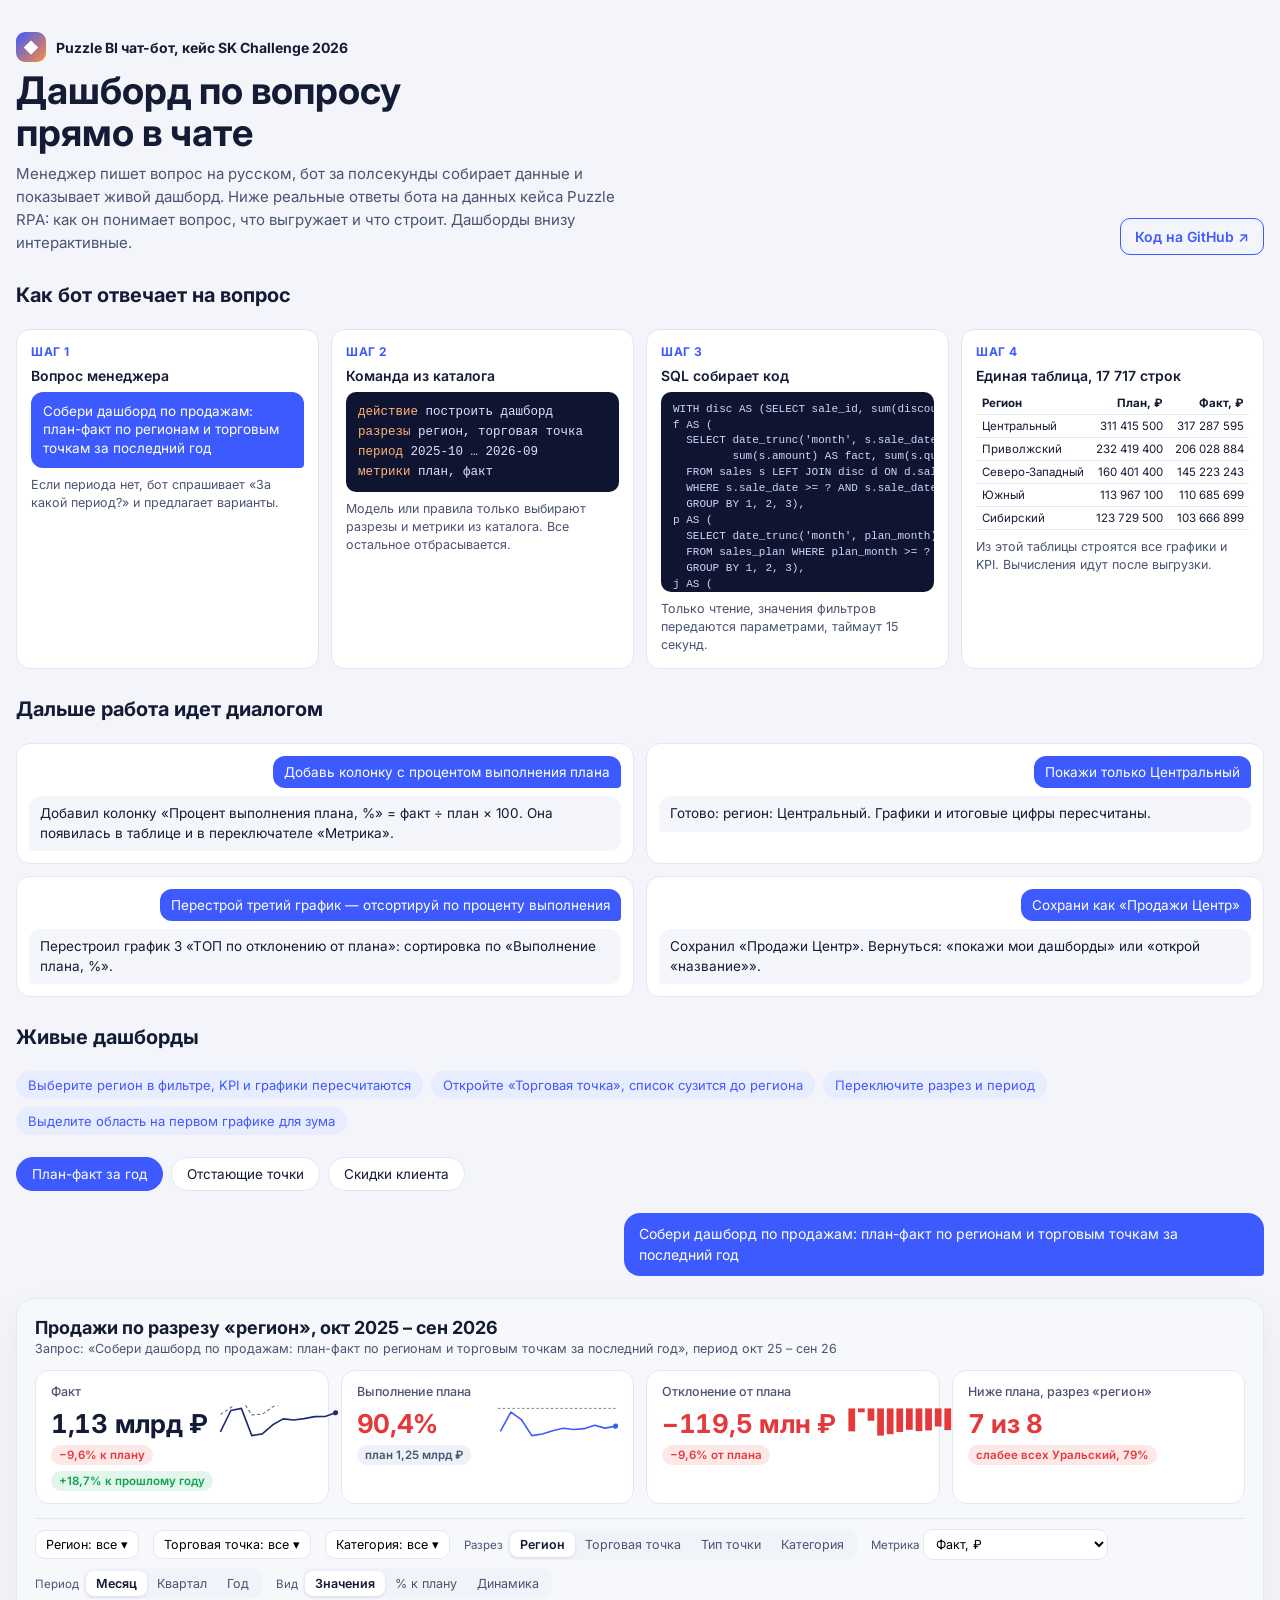
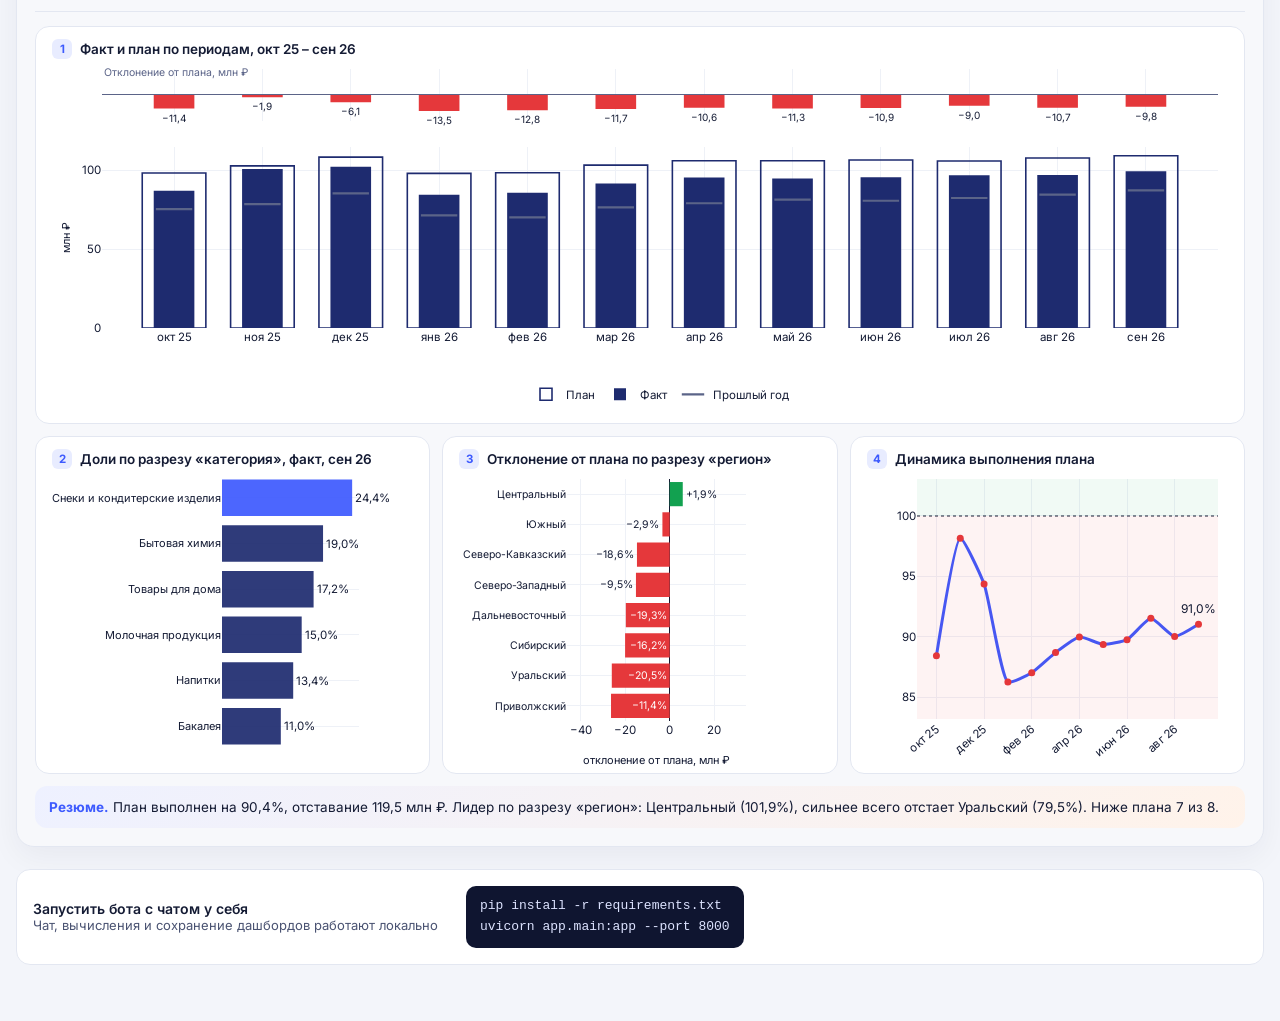
==== docs/index.html @ c02e2db0 "Сайт-демо для GitHub Pages и Dockerfile для хостинга бота Co-Authored-By: Claude Opus 5.5 <noreply@a" ====
<!doctype html>
<html lang="ru">
<head>
<meta charset="utf-8">
<meta name="viewport" content="width=device-width, initial-scale=1">
<title>Puzzle BI чат-бот</title>
<link rel="preconnect" href="https://fonts.googleapis.com">
<link rel="stylesheet" href="https://fonts.googleapis.com/css2?family=Inter:wght@400;500;600;700&display=swap">
<style>
:root {
  --bg: #F3F5FA;
  --panel: #FFFFFF;
  --ink: #141B34;
  --ink-2: #4A5372;
  --line: #E3E7F1;
  --brand: #3D5AFE;
  --brand-soft: #E8ECFF;
  --plan: #B7C3FF;
  --fact: #3D5AFE;
  --good: #12A150;
  --good-soft: #E3F6EB;
  --bad: #E5383B;
  --bad-soft: #FDE8E8;
  --accent: #FF8A3D;
  --radius: 14px;
}
* { box-sizing: border-box; }
body { margin: 0; font-family: Inter, -apple-system, 'Segoe UI', Roboto, sans-serif; color: var(--ink); background: var(--bg); font-size: 14px; }
button { font: inherit; cursor: pointer; }

/* ---------- чат ---------- */
.app { display: grid; grid-template-columns: 280px 1fr; height: 100vh; }
.side { background: #0F1530; color: #fff; padding: 20px 16px; overflow-y: auto; display: flex; flex-direction: column; gap: 18px; }
.brand { display: flex; align-items: center; gap: 10px; font-weight: 700; font-size: 17px; }
.brand-mark { width: 30px; height: 30px; border-radius: 9px; background: linear-gradient(135deg, #3D5AFE, #FF8A3D); display: grid; place-items: center; font-size: 15px; }
.side h4 { margin: 0 0 8px; font-size: 12px; text-transform: uppercase; letter-spacing: .06em; color: #9AA5D6; }
.side .item { display: block; width: 100%; text-align: left; background: rgba(255,255,255,.06); border: 0; color: #fff; padding: 9px 11px; border-radius: 10px; margin-bottom: 6px; font-size: 13px; line-height: 1.35; }
.side .item:hover { background: rgba(255,255,255,.14); }
.side .item small { display: block; color: #9AA5D6; margin-top: 2px; }
.side .status { font-size: 12px; color: #9AA5D6; line-height: 1.5; margin-top: auto; }
.side .dot { display: inline-block; width: 8px; height: 8px; border-radius: 50%; margin-right: 6px; background: #12A150; }
.side .dot.off { background: #FF8A3D; }

.main { display: flex; flex-direction: column; min-width: 0; }
.feed { flex: 1; overflow-y: auto; padding: 24px 28px 12px; display: flex; flex-direction: column; gap: 14px; }
.msg { max-width: 920px; }
.msg.user { align-self: flex-end; background: var(--brand); color: #fff; padding: 10px 14px; border-radius: 16px 16px 4px 16px; max-width: 640px; }
.msg.bot { align-self: flex-start; width: 100%; }
.msg.bot .bubble { background: var(--panel); padding: 12px 15px; border-radius: 16px 16px 16px 4px; border: 1px solid var(--line); line-height: 1.5; max-width: 760px; }
.msg.wide { max-width: none; }
.quick { display: flex; flex-wrap: wrap; gap: 8px; margin-top: 8px; }
.quick button { background: var(--brand-soft); color: var(--brand); border: 0; border-radius: 999px; padding: 7px 13px; font-size: 13px; }
.quick button:hover { background: #D6DDFF; }
.link-btn { display: inline-block; margin-top: 8px; background: var(--brand); color: #fff; padding: 8px 14px; border-radius: 10px; text-decoration: none; }
.composer { padding: 14px 28px 20px; background: linear-gradient(to top, var(--bg) 70%, transparent); }
.composer form { display: flex; gap: 10px; background: #fff; border: 1px solid var(--line); border-radius: 16px; padding: 8px 8px 8px 16px; box-shadow: 0 6px 24px rgba(20,27,52,.06); }
.composer input { flex: 1; border: 0; outline: none; font: inherit; font-size: 15px; }
.composer button { background: var(--brand); color: #fff; border: 0; border-radius: 11px; padding: 10px 18px; font-weight: 600; }
.typing { color: var(--ink-2); font-size: 13px; }

/* таблица в чате */
.tbl-wrap { background: var(--panel); border: 1px solid var(--line); border-radius: var(--radius); overflow: hidden; }
.tbl-cap { padding: 10px 14px; font-weight: 600; display: flex; justify-content: space-between; gap: 10px; align-items: baseline; }
.tbl-cap small { font-weight: 400; color: var(--ink-2); }
.tbl-scroll { max-height: 330px; overflow: auto; }
table.data { border-collapse: collapse; width: 100%; font-size: 13px; }
table.data th { position: sticky; top: 0; background: #F7F8FC; text-align: right; padding: 8px 12px; font-weight: 600; color: var(--ink-2); white-space: nowrap; border-bottom: 1px solid var(--line); }
table.data th:first-child, table.data td:first-child { text-align: left; }
table.data td { padding: 7px 12px; text-align: right; border-bottom: 1px solid #F0F2F8; white-space: nowrap; font-variant-numeric: tabular-nums; }
table.data td.hl, table.data th.hl { background: #FFF4EC; color: #B4501A; }
details.sql { padding: 0 14px 10px; font-size: 12px; color: var(--ink-2); }
details.sql pre { background: #0F1530; color: #CFD6FF; padding: 10px; border-radius: 10px; overflow: auto; max-height: 220px; }

/* список дашбордов */
.dlist { display: grid; grid-template-columns: repeat(auto-fill, minmax(260px, 1fr)); gap: 10px; }
.dcard { background: var(--panel); border: 1px solid var(--line); border-radius: 12px; padding: 12px 14px; }
.dcard b { display: block; margin-bottom: 4px; }
.dcard p { margin: 0 0 8px; color: var(--ink-2); font-size: 12.5px; }
.dcard button { background: var(--brand-soft); color: var(--brand); border: 0; border-radius: 8px; padding: 6px 10px; font-size: 12.5px; }

/* ---------- дашборд ---------- */
.dash { background: var(--panel); border: 1px solid var(--line); border-radius: 18px; padding: 18px; box-shadow: 0 10px 30px rgba(20,27,52,.05); }
.dash.stale { opacity: .55; }
.dash-head { display: flex; justify-content: space-between; gap: 16px; align-items: flex-start; margin-bottom: 14px; }
.dash-title { font-size: 18px; font-weight: 700; }
.dash-sub { color: var(--ink-2); font-size: 12.5px; margin-top: 3px; }
.dash-hist { font-size: 12px; color: var(--ink-2); }
.dash-hist summary { cursor: pointer; color: var(--brand); }
.dash-hist ol { margin: 6px 0 0; padding-left: 18px; max-width: 360px; }
.kpis { display: grid; grid-template-columns: repeat(auto-fit, minmax(150px, 1fr)); gap: 10px; margin-bottom: 14px; }
.kpi { background: #F7F8FC; border-radius: 12px; padding: 11px 13px; }
.kpi .k-label { font-size: 12px; color: var(--ink-2); }
.kpi .k-val { font-size: 21px; font-weight: 700; margin-top: 3px; font-variant-numeric: tabular-nums; }
.kpi .k-sub { font-size: 12px; margin-top: 2px; font-weight: 600; }
.kpi.good { background: var(--good-soft); } .kpi.good .k-val, .kpi.good .k-sub { color: var(--good); }
.kpi.bad { background: var(--bad-soft); } .kpi.bad .k-val, .kpi.bad .k-sub { color: var(--bad); }
.controls { display: flex; flex-wrap: wrap; gap: 8px 14px; align-items: center; padding: 10px 0 12px; border-top: 1px solid var(--line); border-bottom: 1px solid var(--line); margin-bottom: 14px; }
.ctl-label { font-size: 11.5px; color: var(--ink-2); margin-right: 4px; }
.seg { display: inline-flex; background: #F1F3FA; border-radius: 10px; padding: 3px; }
.seg button { border: 0; background: transparent; padding: 5px 10px; border-radius: 8px; font-size: 12.5px; color: var(--ink-2); }
.seg button.on { background: #fff; color: var(--ink); box-shadow: 0 1px 3px rgba(20,27,52,.12); font-weight: 600; }
select.metric { border: 1px solid var(--line); border-radius: 10px; padding: 6px 8px; font: inherit; font-size: 12.5px; background: #fff; max-width: 230px; }

.ms { position: relative; }
.ms-btn { border: 1px solid var(--line); background: #fff; border-radius: 10px; padding: 6px 10px; font-size: 12.5px; max-width: 230px; white-space: nowrap; overflow: hidden; text-overflow: ellipsis; }
.ms-btn.active { border-color: var(--brand); color: var(--brand); background: var(--brand-soft); }
.ms-pop { position: absolute; z-index: 30; top: 36px; left: 0; width: 300px; background: #fff; border: 1px solid var(--line); border-radius: 12px; box-shadow: 0 14px 40px rgba(20,27,52,.18); padding: 8px; }
.ms-pop input.ms-search { width: 100%; border: 1px solid var(--line); border-radius: 8px; padding: 7px 9px; font: inherit; font-size: 13px; margin-bottom: 6px; outline: none; }
.ms-list { max-height: 240px; overflow-y: auto; }
.ms-list label { display: flex; gap: 8px; align-items: flex-start; text-align: left; padding: 5px 6px; border-radius: 7px; font-size: 12.5px; cursor: pointer; }
.ms-list label:hover { background: #F4F6FC; }
.ms-foot { display: flex; justify-content: space-between; padding-top: 6px; font-size: 12px; }
.ms-foot button { border: 0; background: none; color: var(--brand); }
.ms-note { font-size: 11.5px; color: var(--ink-2); padding: 4px 6px; }

.charts { display: grid; grid-template-columns: 1fr 1fr; gap: 12px; }
.charts.one { grid-template-columns: 1fr; }
.chart { border: 1px solid var(--line); border-radius: 14px; padding: 10px 10px 4px; min-height: 330px; position: relative; }
.chart-title { font-weight: 600; font-size: 13.5px; padding: 2px 6px 0; display: flex; gap: 8px; align-items: center; }
.chart-num { width: 20px; height: 20px; border-radius: 6px; background: var(--brand-soft); color: var(--brand); font-size: 11.5px; display: grid; place-items: center; font-weight: 700; }
.chart-plot { height: 300px; }
.empty { display: grid; place-items: center; height: 280px; color: var(--ink-2); font-size: 13px; }
.insight { margin-top: 12px; background: linear-gradient(135deg, #EEF1FF, #FFF3EA); border-radius: 12px; padding: 11px 14px; font-size: 13.5px; line-height: 1.5; }
.insight b { color: var(--brand); }

body.export { padding: 24px; }
body.export .dash { max-width: 1280px; margin: 0 auto; }
@media (max-width: 1100px) { .charts { grid-template-columns: 1fr; } .app { grid-template-columns: 1fr; } .side { display: none; } }

.ms-list input[type=checkbox] { margin: 2px 0 0; flex: none; }

/* ---------- редизайн по практикам IBCS ---------- */
.kpis { grid-template-columns: repeat(auto-fit, minmax(230px, 1fr)); gap: 12px; }
.kpi { background: var(--panel); border: 1px solid var(--line); border-radius: 14px; padding: 13px 15px 12px; display: flex; flex-direction: column; gap: 6px; }
.kpi.good, .kpi.bad { background: var(--panel); }
.kpi .k-label { font-size: 12.5px; color: var(--ink-2); font-weight: 500; }
.kpi .k-row { display: flex; align-items: flex-end; justify-content: space-between; gap: 10px; }
.kpi .k-val { font-size: 26px; font-weight: 700; letter-spacing: -0.01em; color: var(--ink); white-space: nowrap; }
.kpi .k-val.small { font-size: 17px; white-space: normal; line-height: 1.25; }
.kpi.good .k-val { color: var(--good); } .kpi.bad .k-val { color: var(--bad); }
.kpi .k-spark { flex: none; width: 120px; }
.kpi .spark { width: 120px; height: 34px; display: block; }
.kpi .k-chips { display: flex; flex-wrap: wrap; gap: 6px; }
.chip { font-size: 11.5px; font-weight: 600; padding: 3px 8px; border-radius: 999px; background: #EEF1F8; color: var(--ink-2); }
.chip.good { background: var(--good-soft); color: var(--good); }
.chip.bad { background: var(--bad-soft); color: var(--bad); }
.charts.four { grid-template-columns: repeat(3, minmax(0, 1fr)); }
.charts.four .chart.wide { grid-column: 1 / -1; }
.charts.four .chart.wide .chart-plot { height: 360px; }
.chart { background: var(--panel); }
.dash { background: #F7F8FB; }
@media (max-width: 1100px) { .charts.four { grid-template-columns: 1fr; } }
@media (max-width: 520px) { .kpi .k-spark { display: none; } }

body { background: var(--bg); color: var(--ink); }
.page { max-width: 1320px; margin: 0 auto; padding: 32px max(16px, env(safe-area-inset-right, 0px)) 56px max(16px, env(safe-area-inset-left, 0px)); display: flex; flex-direction: column; gap: 22px; }
.top { display: flex; flex-wrap: wrap; justify-content: space-between; gap: 16px 24px; align-items: flex-end; }
.top h1 { margin: 8px 0; font-size: clamp(26px, 3.4vw, 38px); line-height: 1.1; text-wrap: balance; max-width: 22ch; }
.top p { margin: 0; max-width: 70ch; color: var(--ink-2); line-height: 1.55; font-size: 15px; }
.brandline { display: flex; gap: 10px; align-items: center; font-weight: 700; }
.brandline .brand-mark { color: #fff; }
a.gh { color: var(--brand); font-weight: 600; text-decoration: none; border: 1px solid var(--brand); border-radius: 10px; padding: 9px 14px; white-space: nowrap; }
a.gh:hover { background: var(--brand-soft); }
h2 { margin: 6px 0 0; font-size: 20px; }
.flow { display: grid; grid-template-columns: repeat(4, minmax(0, 1fr)); gap: 12px; }
.step { background: var(--panel); border: 1px solid var(--line); border-radius: 14px; padding: 14px; display: flex; flex-direction: column; gap: 8px; min-width: 0; }
.step .n { font-size: 12px; font-weight: 700; color: var(--brand); text-transform: uppercase; letter-spacing: .05em; }
.step .h { font-weight: 600; }
.step .hint { font-size: 12.5px; color: var(--ink-2); line-height: 1.45; }
.bubble-q { background: var(--brand); color: #fff; padding: 10px 12px; border-radius: 12px 12px 4px 12px; line-height: 1.4; font-size: 13.5px; }
.cmd { background: #0F1530; color: #DDE3FF; border-radius: 10px; padding: 10px 12px; font: 12.5px/1.6 Menlo, Consolas, monospace; }
.cmd span { color: #FFB27A; }
pre.sql { margin: 0; background: #0F1530; color: #CFD6FF; border-radius: 10px; padding: 10px 12px; font: 11px/1.45 Menlo, Consolas, monospace; overflow: auto; max-height: 200px; }
.step table { border-collapse: collapse; width: 100%; font-size: 11.5px; }
.step th, .step td { padding: 4px 6px; text-align: right; border-bottom: 1px solid var(--line); white-space: nowrap; }
.step th:first-child, .step td:first-child { text-align: left; }
.step .tw { overflow-x: auto; }
.dialog { display: grid; grid-template-columns: repeat(2, minmax(0, 1fr)); gap: 12px; }
.turn { background: var(--panel); border: 1px solid var(--line); border-radius: 14px; padding: 12px; display: flex; flex-direction: column; gap: 8px; }
.turn .q { align-self: flex-end; background: var(--brand); color: #fff; padding: 8px 11px; border-radius: 12px 12px 4px 12px; font-size: 13.5px; }
.turn .a { background: #F4F6FC; padding: 8px 11px; border-radius: 12px 12px 12px 4px; font-size: 13.5px; line-height: 1.45; }
.try { display: flex; flex-wrap: wrap; gap: 8px; }
.try span { background: var(--brand-soft); color: var(--brand); border-radius: 999px; padding: 6px 12px; font-size: 13px; }
.tabs { display: flex; flex-wrap: wrap; gap: 8px; }
.tabs button { border: 1px solid var(--line); background: var(--panel); color: var(--ink); border-radius: 999px; padding: 8px 15px; font-size: 13.5px; }
.tabs button[aria-selected="true"] { background: var(--brand); border-color: var(--brand); color: #fff; }
.ask { align-self: flex-end; background: var(--brand); color: #fff; padding: 11px 15px; border-radius: 16px 16px 4px 16px; max-width: min(640px, 100%); line-height: 1.45; }
.run { background: var(--panel); border: 1px solid var(--line); border-radius: 14px; padding: 16px; display: flex; flex-wrap: wrap; gap: 14px 28px; align-items: center; }
.run pre { margin: 0; font: 13px/1.6 Menlo, Consolas, monospace; background: #0F1530; color: #DDE3FF; padding: 10px 14px; border-radius: 10px; overflow-x: auto; }
#dash { min-width: 0; }
@media (max-width: 1000px) { .flow { grid-template-columns: repeat(2, minmax(0, 1fr)); } .dialog { grid-template-columns: 1fr; } }
@media (max-width: 560px) { .flow { grid-template-columns: 1fr; } }
</style>
</head>
<body>
<div class="page">
  <header class="top">
    <div>
      <div class="brandline"><span class="brand-mark">◆</span>Puzzle BI чат-бот, кейс SK Challenge 2026</div>
      <h1>Дашборд по вопросу прямо в чате</h1>
      <p>Менеджер пишет вопрос на русском, бот за полсекунды собирает данные и показывает живой дашборд. Ниже реальные ответы бота на данных кейса Puzzle RPA: как он понимает вопрос, что выгружает и что строит. Дашборды внизу интерактивные.</p>
    </div>
    <a class="gh" href="https://github.com/alkornilovich/Cases/tree/main/sk-challenge-puzzle-bi-bot">Код на GitHub ↗</a>
  </header>

  <h2>Как бот отвечает на вопрос</h2>
  <div class="flow">
    <div class="step"><div class="n">Шаг 1</div><div class="h">Вопрос менеджера</div><div class="bubble-q">Собери дашборд по продажам: план-факт по регионам и торговым точкам за последний год</div><div class="hint">Если периода нет, бот спрашивает «За какой период?» и предлагает варианты.</div></div>
    <div class="step"><div class="n">Шаг 2</div><div class="h">Команда из каталога</div><div class="cmd"><div><span>действие</span> построить дашборд</div><div><span>разрезы</span> регион, торговая точка</div><div><span>период</span> 2025-10 … 2026-09</div><div><span>метрики</span> план, факт</div></div><div class="hint">Модель или правила только выбирают разрезы и метрики из каталога. Все остальное отбрасывается.</div></div>
    <div class="step"><div class="n">Шаг 3</div><div class="h">SQL собирает код</div><pre class="sql">WITH disc AS (SELECT sale_id, sum(discount_amount) AS discount FROM discounts GROUP BY sale_id),
f AS (
  SELECT date_trunc(&#x27;month&#x27;, s.sale_date) AS m, s.outlet_id, s.product_id,
         sum(s.amount) AS fact, sum(s.quantity) AS qty, count(*) AS deals, sum(coalesce(d.discount, 0)) AS discount
  FROM sales s LEFT JOIN disc d ON d.sale_id = s.sale_id
  WHERE s.sale_date &gt;= ? AND s.sale_date &lt; ?
  GROUP BY 1, 2, 3),
p AS (
  SELECT date_trunc(&#x27;month&#x27;, plan_month) AS m, outlet_id, product_id, sum(plan_amount) AS plan
  FROM sales_plan WHERE plan_month &gt;= ? AND plan_month &lt; ?
  GROUP BY 1, 2, 3),
j AS (
  SELECT coalesce(f.m, p.m) AS m, coalesce(f.outlet_id, p.outlet_id) AS outlet_id,
         coalesce(f.product_id, p.product_id) AS product_id,
         coalesce(p.plan, 0) AS plan, coalesce(f.fact, 0) AS fact, coalesce(f.qty, 0) AS qty,
         coalesce(f.deals, 0) AS deals, coalesce(f.discount, 0) AS discount
  FROM f FULL OUTER JOIN p ON f.m = p.m AND f.outlet_id = p.outlet_id AND f.product_id = p.product_id)
SELECT strftime(m, &#x27;%Y-%m&#x27;) AS period,
       r.region_name AS region,
       o.outlet_name AS outlet,
       o.outlet_type AS outlet_type,
       pr.category AS category,
       sum(plan) AS plan,
       sum(fact) AS fact,
       sum(qty) AS qty,
       sum(deals) AS deals,
       sum(discount) AS discount
FROM j
JOIN outlets o ON o.outlet_id = j.outlet_id
JOIN regions r O</pre><div class="hint">Только чтение, значения фильтров передаются параметрами, таймаут 15 секунд.</div></div>
    <div class="step"><div class="n">Шаг 4</div><div class="h">Единая таблица, 17 717 строк</div><div class="tw"><table><thead><tr><th>Регион</th><th>План, ₽</th><th>Факт, ₽</th><th>Количество, шт</th></tr></thead><tbody><tr><td>Центральный</td><td>311 415 500</td><td>317 287 595</td><td>2 802 033</td></tr><tr><td>Приволжский</td><td>232 419 400</td><td>206 028 884</td><td>1 803 546</td></tr><tr><td>Северо-Западный</td><td>160 401 400</td><td>145 223 243</td><td>1 305 911</td></tr><tr><td>Южный</td><td>113 967 100</td><td>110 685 699</td><td>954 989</td></tr><tr><td>Сибирский</td><td>123 729 500</td><td>103 666 899</td><td>899 099</td></tr></tbody></table></div><div class="hint">Из этой таблицы строятся все графики и KPI. Вычисления идут после выгрузки.</div></div>
  </div>

  <h2>Дальше работа идет диалогом</h2>
  <div class="dialog"><div class="turn"><div class="q">Добавь колонку с процентом выполнения плана</div><div class="a">Добавил колонку «Процент выполнения плана, %» = факт ÷ план × 100. Она появилась в таблице и в переключателе «Метрика».</div></div><div class="turn"><div class="q">Покажи только Центральный</div><div class="a">Готово: регион: Центральный. Графики и итоговые цифры пересчитаны.</div></div><div class="turn"><div class="q">Перестрой третий график — отсортируй по проценту выполнения</div><div class="a">Перестроил график 3 «ТОП по отклонению от плана»: сортировка по «Выполнение плана, %».</div></div><div class="turn"><div class="q">Сохрани как «Продажи Центр»</div><div class="a">Сохранил «Продажи Центр». Вернуться: «покажи мои дашборды» или «открой «название»».</div></div></div>

  <h2>Живые дашборды</h2>
  <div class="try"><span>Выберите регион в фильтре, KPI и графики пересчитаются</span><span>Откройте «Торговая точка», список сузится до региона</span><span>Переключите разрез и период</span><span>Выделите область на первом графике для зума</span></div>
  <div class="tabs" role="tablist" id="tabs"></div>
  <div class="ask" id="ask"></div>
  <div id="dash"></div>

  <div class="run">
    <div><div class="h" style="font-weight:600">Запустить бота с чатом у себя</div><div class="hint" style="color:var(--ink-2);font-size:13px">Чат, вычисления и сохранение дашбордов работают локально</div></div>
    <pre>pip install -r requirements.txt
uvicorn app.main:app --port 8000</pre>
  </div>
</div>
<script src="plotly.min.js"></script>
<script>
// Интерактивный дашборд: KPI, фильтры с поиском, переключатели, 4 графика Plotly.
// Все графики и KPI строятся из одной таблицы, которую прислал бот.
// Формулы вычисляются тем же алгоритмом, что и в Python: дерево {op, a, b}, без eval.

const MEASURE_KEYS = ['plan', 'fact', 'qty', 'discount', 'deals'];
const COLORS = { plan: '#1E2B6F', fact: '#1E2B6F', ly: '#C3CAE6', good: '#12A150', bad: '#E5383B', accent: '#3D5AFE', ink: '#141B34', soft: '#5B6488', grid: '#EEF1F7' };
function shiftYear(key) {
  if (/^\d{4}-\d{2}$/.test(key)) return monthAdd(key, -12);
  return String(+key.slice(0, 4) - 1) + key.slice(4);
}
function signed(v, unit) { return (v > 0 ? '+' : v < 0 ? '−' : '') + fmtNum(Math.abs(v), unit); }
function sparkSvg(values, opts) {
  const w = 150, h = 40, pad = 3;
  const vals = values.map(v => isFinite(v) ? v : null);
  const nums = vals.filter(v => v !== null).concat(opts.ref !== undefined ? [opts.ref] : []);
  if (!nums.length) return '';
  let lo = Math.min(...nums), hi = Math.max(...nums);
  if (opts.bars) { lo = Math.min(lo, 0); hi = Math.max(hi, 0); }
  if (hi === lo) hi = lo + 1;
  const X = i => pad + i * (w - 2 * pad) / Math.max(1, vals.length - 1);
  const Y = v => h - pad - (v - lo) / (hi - lo) * (h - 2 * pad);
  let out = `<svg viewBox="0 0 ${w} ${h}" class="spark" aria-hidden="true">`;
  if (opts.ref !== undefined) out += `<line x1="0" x2="${w}" y1="${Y(opts.ref)}" y2="${Y(opts.ref)}" stroke="${COLORS.soft}" stroke-dasharray="3 3" stroke-width="1"/>`;
  if (opts.bars) {
    const bw = (w - 2 * pad) / vals.length * 0.7;
    vals.forEach((v, i) => { if (v === null) return; const x = pad + i * (w - 2 * pad) / vals.length; const y0 = Y(0), y1 = Y(v);
      out += `<rect x="${x}" y="${Math.min(y0, y1)}" width="${bw}" height="${Math.max(1, Math.abs(y1 - y0))}" fill="${v >= 0 ? COLORS.good : COLORS.bad}"/>`; });
  } else {
    if (opts.second) { const p2 = opts.second.map((v, i) => isFinite(v) ? `${X(i)},${Y(v)}` : '').filter(Boolean).join(' '); out += `<polyline points="${p2}" fill="none" stroke="${COLORS.soft}" stroke-width="1.3" stroke-dasharray="4 3"/>`; }
    const pts = vals.map((v, i) => v === null ? '' : `${X(i)},${Y(v)}`).filter(Boolean).join(' ');
    out += `<polyline points="${pts}" fill="none" stroke="${opts.color || COLORS.fact}" stroke-width="2" stroke-linejoin="round"/>`;
    const li = vals.length - 1;
    if (vals[li] !== null) out += `<circle cx="${X(li)}" cy="${Y(vals[li])}" r="3.2" fill="${opts.color || COLORS.fact}"/>`;
  }
  return out + '</svg>';
}
const PALETTE = ['#3D5AFE', '#FF8A3D', '#12A150', '#9B5DE5', '#00B4D8', '#F15BB5', '#FFC300', '#6C757D', '#2EC4B6'];
const MONTHS = ['янв', 'фев', 'мар', 'апр', 'май', 'июн', 'июл', 'авг', 'сен', 'окт', 'ноя', 'дек'];

function decodeTable(table) {
  const cols = {};
  for (const name of table.order) {
    const col = table.cols[name];
    cols[name] = Array.isArray(col) ? col : col.codes.map(i => col.dict[i]);
  }
  return { n: table.n, cols, order: table.order };
}

function monthAdd(ym, n) {
  const y = +ym.slice(0, 4), m = +ym.slice(5, 7);
  const t = y * 12 + (m - 1) + n;
  return `${Math.floor(t / 12)}-${String(t % 12 + 1).padStart(2, '0')}`;
}

function periodKey(ym, grain) {
  if (grain === 'year') return ym.slice(0, 4);
  if (grain === 'quarter') return `${ym.slice(0, 4)} Q${Math.floor((+ym.slice(5, 7) - 1) / 3) + 1}`;
  return ym;
}

function periodLabel(key) {
  if (/^\d{4}-\d{2}$/.test(key)) return `${MONTHS[+key.slice(5, 7) - 1]} ${key.slice(2, 4)}`;
  return key;
}

function fmtNum(v, unit) {
  if (v === null || v === undefined || !isFinite(v)) return '—';
  const a = Math.abs(v);
  if (unit === '%') return v.toFixed(1).replace('.', ',') + '%';
  if (unit === '₽' || unit === undefined) {
    if (a >= 1e9) return (v / 1e9).toFixed(2).replace('.', ',') + ' млрд ₽';
    if (a >= 1e6) return (v / 1e6).toFixed(1).replace('.', ',') + ' млн ₽';
    if (a >= 1e3) return Math.round(v / 1e3).toLocaleString('ru-RU') + ' тыс. ₽';
    return Math.round(v).toLocaleString('ru-RU') + ' ₽';
  }
  return Math.round(v).toLocaleString('ru-RU') + (unit ? ' ' + unit : '');
}

function rubScale(values) {
  const max = Math.max(0, ...values.filter(v => isFinite(v)).map(Math.abs));
  if (max >= 1e9) return [1e9, 'млрд ₽'];
  if (max >= 1e6) return [1e6, 'млн ₽'];
  if (max >= 1e3) return [1e3, 'тыс. ₽'];
  return [1, '₽'];
}

function evalExpr(node, sums) {
  if ('num' in node) return node.num;
  if ('col' in node) return sums[node.col] ?? NaN;
  const a = evalExpr(node.a, sums), b = evalExpr(node.b, sums);
  if (node.op === '+') return a + b;
  if (node.op === '-') return a - b;
  if (node.op === '*') return a * b;
  if (node.op === '/') return b === 0 ? NaN : a / b;
  return NaN;
}

function renderDashboard(el, payload, api) {
  const st = JSON.parse(JSON.stringify(payload.state));
  const ui = st.ui;
  const data = decodeTable(payload.table);
  const metrics = payload.metrics;
  const metricById = Object.fromEntries(metrics.map(m => [m.id, m]));
  const dimTitle = payload.dims;
  const charts = st.charts;
  const hasPlan = data.order.includes('plan');
  const plots = [];

  el.innerHTML = '';
  el.className = 'dash';

  // ---------- агрегирование ----------
  function rowsIdx(range, ignoreDim) {
    const out = [];
    const per = data.cols.period;
    for (let i = 0; i < data.n; i++) {
      if (per[i] < range.start || per[i] > range.end) continue;
      let ok = true;
      for (const [dim, vals] of Object.entries(ui.filters || {})) {
        if (!vals || !vals.length || dim === ignoreDim || !data.cols[dim]) continue;
        if (!vals.includes(data.cols[dim][i])) { ok = false; break; }
      }
      if (ok) out.push(i);
    }
    return out;
  }

  function group(idx, keyFn) {
    const map = new Map();
    for (const i of idx) {
      const k = keyFn(i);
      let s = map.get(k);
      if (!s) { s = {}; for (const m of MEASURE_KEYS) s[m] = 0; map.set(k, s); }
      for (const m of MEASURE_KEYS) if (data.cols[m]) s[m] += data.cols[m][i] || 0;
    }
    return map;
  }

  function plainValue(sums, id) {
    const m = metricById[id];
    if (!m || m.kind === 'measure') return sums[id];
    if (m.kind === 'formula') return evalExpr(m.expr, sums);
    return sums[m.metric || 'fact'];
  }

  // значения метрики для упорядоченных ключей (оконные функции считаются по ряду)
  function seriesValues(keys, map, id, isPeriod, prevMap) {
    const m = metricById[id];
    const base = keys.map(k => plainValue(map.get(k), id));
    if (!m || m.kind === 'measure' || m.kind === 'formula') return base;
    if (m.kind === 'share') {
      const total = keys.reduce((s, k) => s + (map.get(k)[m.metric] || 0), 0);
      return keys.map(k => total ? map.get(k)[m.metric] / total * 100 : NaN);
    }
    if (m.kind === 'rank') {
      const vals = keys.map(k => map.get(k)[m.metric]);
      return vals.map(v => 1 + vals.filter(x => x > v).length);
    }
    if (!isPeriod) return keys.map(() => NaN);
    if (m.kind === 'cumsum') {
      let acc = 0;
      return keys.map(k => (acc += map.get(k)[m.metric] || 0));
    }
    if (m.kind === 'pct_change') {
      const lagMonths = m.lag || 1;
      const steps = lagMonths === 12 ? { month: 12, quarter: 4, year: 1 }[ui.grain] : 1;
      const all = prevMap || map;
      const allKeys = [...all.keys()].sort();
      return keys.map(k => {
        const pos = allKeys.indexOf(k);
        const prevKey = allKeys[pos - steps];
        if (pos < 0 || !prevKey) return NaN;
        const prev = all.get(prevKey)[m.metric], cur = all.get(k)[m.metric];
        return prev ? (cur / prev - 1) * 100 : NaN;
      });
    }
    return base;
  }

  function unitOf(id) { return (metricById[id] && metricById[id].unit) || ''; }
  function titleOf(id) { return (metricById[id] && metricById[id].title) || id; }
  function resolve(v, fallback) { return v === '@metric' ? ui.metric : v === '@dim' ? ui.dim : (v || fallback); }

  // ---------- шапка ----------
  const head = document.createElement('div');
  head.className = 'dash-head';
  const r = ui.range;
  head.innerHTML = `<div><div class="dash-title"></div><div class="dash-sub"></div></div>`;
  head.querySelector('.dash-title').textContent = st.name;
  head.querySelector('.dash-sub').textContent = `Запрос: «${st.query}» · период ${periodLabel(r.start)} – ${periodLabel(r.end)}`.replace(' · ', ', ');
  if ((st.history || []).length) {
    const h = document.createElement('details');
    h.className = 'dash-hist';
    h.innerHTML = `<summary>История изменений: ${st.history.length}</summary><ol>${st.history.map(x => `<li></li>`).join('')}</ol>`;
    h.querySelectorAll('li').forEach((li, i) => (li.textContent = st.history[i]));
    head.appendChild(h);
  }
  el.appendChild(head);

  const kpiBox = document.createElement('div');
  kpiBox.className = 'kpis';
  el.appendChild(kpiBox);

  // ---------- фильтры и переключатели ----------
  const controls = document.createElement('div');
  controls.className = 'controls';
  el.appendChild(controls);

  const allRange = { start: '0000-00', end: '9999-99' };
  function options(dim) {
    // каскад: варианты зависят от остальных фильтров (регион -> точки)
    const idx = rowsIdx(ui.range, dim);
    const set = new Set();
    for (const i of idx) set.add(data.cols[dim][i]);
    return [...set].sort((a, b) => a.localeCompare(b, 'ru'));
  }

  function multiSelect(dim) {
    const wrap = document.createElement('div');
    wrap.className = 'ms';
    const btn = document.createElement('button');
    btn.className = 'ms-btn';
    const sel = () => ui.filters[dim] || [];
    const label = () => {
      const s = sel();
      btn.classList.toggle('active', s.length > 0);
      btn.textContent = `${dimTitle[dim]}: ` + (s.length === 0 ? 'все' : s.length === 1 ? s[0] : `выбрано ${s.length}`) + ' ▾';
    };
    label();
    wrap.appendChild(btn);
    btn.onclick = (e) => {
      e.stopPropagation();
      document.querySelectorAll('.ms-pop').forEach(p => p.remove());
      const pop = document.createElement('div');
      pop.className = 'ms-pop';
      pop.onclick = ev => ev.stopPropagation();
      const input = document.createElement('input');
      input.className = 'ms-search';
      input.placeholder = 'Поиск: начни вводить название';
      const list = document.createElement('div');
      list.className = 'ms-list';
      const opts = options(dim);
      const note = document.createElement('div');
      note.className = 'ms-note';
      if (dim === 'outlet' && (ui.filters.region || []).length) note.textContent = `Каскад: только точки региона ${ui.filters.region.join(', ')}`;
      function draw() {
        const q = input.value.toLowerCase().replace(/ё/g, 'е');
        const shown = opts.filter(o => o.toLowerCase().replace(/ё/g, 'е').includes(q)).slice(0, 300);
        list.innerHTML = '';
        for (const o of shown) {
          const lab = document.createElement('label');
          const cb = document.createElement('input');
          cb.type = 'checkbox';
          cb.checked = sel().includes(o);
          cb.onchange = () => {
            const cur = new Set(sel());
            cb.checked ? cur.add(o) : cur.delete(o);
            ui.filters[dim] = [...cur];
            label(); update();
          };
          lab.appendChild(cb);
          lab.appendChild(document.createTextNode(o));
          list.appendChild(lab);
        }
        if (!shown.length) list.innerHTML = '<div class="ms-note">Ничего не найдено</div>';
      }
      input.oninput = draw;
      const foot = document.createElement('div');
      foot.className = 'ms-foot';
      foot.innerHTML = `<span class="ms-note">${opts.length} значений</span><button>Сбросить</button>`;
      foot.querySelector('button').onclick = () => { ui.filters[dim] = []; label(); draw(); update(); };
      pop.append(input, note, list, foot);
      wrap.appendChild(pop);
      draw();
      input.focus();
    };
    return { wrap, label };
  }
  document.addEventListener('click', () => document.querySelectorAll('.ms-pop').forEach(p => p.remove()));

  const selects = [];
  for (const dim of st.filter_dims) {
    if (!data.cols[dim]) continue;
    const ms = multiSelect(dim);
    selects.push(ms);
    controls.appendChild(ms.wrap);
  }

  function seg(label, values, key) {
    const box = document.createElement('div');
    box.innerHTML = `<span class="ctl-label">${label}</span>`;
    const s = document.createElement('div');
    s.className = 'seg';
    for (const [val, text] of values) {
      const b = document.createElement('button');
      b.textContent = text;
      b.className = ui[key] === val ? 'on' : '';
      b.onclick = () => { ui[key] = val; s.querySelectorAll('button').forEach(x => x.classList.remove('on')); b.classList.add('on'); update(); };
      s.appendChild(b);
    }
    box.appendChild(s);
    return box;
  }
  controls.appendChild(seg('Разрез', st.dim_options.filter(d => data.cols[d]).map(d => [d, dimTitle[d]]), 'dim'));
  const metricBox = document.createElement('div');
  metricBox.innerHTML = '<span class="ctl-label">Метрика</span>';
  const msel = document.createElement('select');
  msel.className = 'metric';
  for (const m of metrics) {
    if (!hasPlan && (m.id === 'plan' || m.id === 'exec_pct' || m.id === 'dev')) continue;
    const o = document.createElement('option');
    o.value = m.id; o.textContent = m.title;
    if (m.id === ui.metric) o.selected = true;
    msel.appendChild(o);
  }
  msel.onchange = () => { ui.metric = msel.value; update(); };
  metricBox.appendChild(msel);
  controls.appendChild(metricBox);
  controls.appendChild(seg('Период', [['month', 'Месяц'], ['quarter', 'Квартал'], ['year', 'Год']], 'grain'));
  controls.appendChild(seg('Вид', hasPlan ? [['abs', 'Значения'], ['pct', '% к плану'], ['dyn', 'Динамика']] : [['abs', 'Значения'], ['dyn', 'Динамика']], 'view'));

  // ---------- графики ----------
  const grid = document.createElement('div');
  grid.className = 'charts' + (charts.length === 1 ? ' one' : charts.length >= 4 ? ' four' : '');
  el.appendChild(grid);
  const chartEls = charts.map((c, i) => {
    const box = document.createElement('div');
    box.className = 'chart' + (charts.length >= 4 && i === 0 ? ' wide' : '');
    box.innerHTML = `<div class="chart-title"><span class="chart-num">${i + 1}</span><span class="t"></span></div><div class="chart-plot"></div>`;
    grid.appendChild(box);
    return box;
  });
  const insight = document.createElement('div');
  insight.className = 'insight';
  el.appendChild(insight);

  const baseLayout = () => ({
    margin: { l: 56, r: 16, t: 10, b: 48 }, paper_bgcolor: 'rgba(0,0,0,0)', plot_bgcolor: 'rgba(0,0,0,0)',
    font: { family: 'Inter, sans-serif', size: 11.5, color: COLORS.ink }, separators: ', ',
    legend: { orientation: 'h', y: 1.12, x: 0 }, hoverlabel: { bgcolor: '#fff', bordercolor: '#E3E7F1', font: { color: COLORS.ink } },
    xaxis: { gridcolor: COLORS.grid, zeroline: false, automargin: true }, yaxis: { gridcolor: COLORS.grid, zeroline: false, automargin: true },
  });
  const cfg = { displaylogo: false, responsive: true, modeBarButtonsToRemove: ['lasso2d', 'select2d'] };

  function draw(plotEl, traces, layout, emptyText) {
    if (!traces.length || traces.every(t => !(t.x || t.values || []).length)) {
      Plotly.purge(plotEl);
      plotEl.innerHTML = `<div class="empty">${emptyText || 'Нет данных для выбранных фильтров'}</div>`;
      return;
    }
    if (plotEl.querySelector('.empty')) plotEl.innerHTML = '';
    Plotly.react(plotEl, traces, layout, cfg);
  }

  function periodSeries(idx, metricIds) {
    const map = group(idx, i => periodKey(data.cols.period[i], ui.grain));
    const keys = [...map.keys()].sort();
    // ряд с прошлым годом нужен для динамики первых периодов
    const extRange = { start: monthAdd(ui.range.start, -12), end: ui.range.end };
    const extMap = group(rowsIdx(extRange), i => periodKey(data.cols.period[i], ui.grain));
    const out = {};
    for (const id of metricIds) out[id] = seriesValues(keys, map, id, true, extMap);
    return { keys, out, map, extMap };
  }

  function dynOf(keys, extMap, id) {
    const all = [...extMap.keys()].sort();
    return keys.map(k => {
      const p = all[all.indexOf(k) - 1];
      if (!p) return NaN;
      const a = plainValue(extMap.get(k), id), b = plainValue(extMap.get(p), id);
      return b ? (a / b - 1) * 100 : NaN;
    });
  }

  function renderChart(c, box, idx) {
    const plotEl = box.querySelector('.chart-plot');
    const tEl = box.querySelector('.t');
    const L = baseLayout();
    const metric = resolve(c.metric, 'fact');
    const dim = resolve(c.dim, ui.dim);

    if (c.type === 'period_bars') {
      let ids = c.metrics || ['fact'];
      if (!['plan', 'fact'].includes(ui.metric) && ids.join() === 'plan,fact') ids = [ui.metric];
      const { keys, out, extMap } = periodSeries(idx, ids);
      const x = keys.map(periodLabel);
      let traces;
      if (ui.view === 'pct' && hasPlan) {
        const v = periodSeries(idx, ['exec_pct']).out.exec_pct;
        traces = [{ type: 'bar', x, y: v, name: 'Факт к плану, %', marker: { color: v.map(y => y >= 100 ? COLORS.good : COLORS.bad) }, hovertemplate: '%{x}<br>%{y:.1f}%<extra></extra>' }];
        L.shapes = [{ type: 'line', xref: 'paper', x0: 0, x1: 1, y0: 100, y1: 100, line: { color: COLORS.ink, dash: 'dot', width: 1 } }];
        tEl.textContent = 'Выполнение плана по периодам, %';
      } else if (ui.view === 'dyn') {
        traces = ids.map((id, j) => ({ type: 'bar', x, y: dynOf(keys, extMap, id), name: titleOf(id), marker: { color: id === 'plan' ? COLORS.plan : PALETTE[j] }, hovertemplate: '%{x}<br>%{y:.1f}%<extra>' + titleOf(id) + '</extra>' }));
        tEl.textContent = 'Изменение к предыдущему периоду, %';
      } else {
        const allRub = ids.every(id => unitOf(id) === '₽');
        const [div, lab] = allRub ? rubScale(ids.flatMap(id => out[id])) : [1, ''];
        if (ids.join() === 'plan,fact') {
          const plan = out.plan, fact = out.fact;
          const ly = keys.map(k => { const s0 = extMap.get(shiftYear(k)); return s0 ? s0.fact : NaN; });
          const dev = keys.map((k, j) => fact[j] - plan[j]);
          traces = [
            { type: 'bar', x, y: plan.map(v => v / div), name: 'План', width: 0.72, marker: { color: 'rgba(0,0,0,0)', line: { color: COLORS.plan, width: 1.6 } },
              customdata: plan.map(v => fmtNum(v, '₽')), hovertemplate: '%{x}<br>План %{customdata}<extra></extra>' },
            { type: 'bar', x, y: fact.map(v => v / div), name: 'Факт', width: 0.46, marker: { color: COLORS.fact },
              customdata: fact.map(v => fmtNum(v, '₽')), hovertemplate: '%{x}<br>Факт %{customdata}<extra></extra>' },
            { type: 'scatter', mode: 'markers', x, y: ly.map(v => v / div), name: 'Прошлый год', marker: { symbol: 'line-ew-open', size: 26, color: COLORS.soft, line: { width: 2.2, color: COLORS.soft } },
              customdata: ly.map(v => fmtNum(v, '₽')), hovertemplate: '%{x}<br>Прошлый год %{customdata}<extra></extra>' },
            { type: 'bar', x, y: dev.map(v => v / div), yaxis: 'y2', name: 'Отклонение', showlegend: false, width: 0.46,
              marker: { color: dev.map(v => v >= 0 ? COLORS.good : COLORS.bad) },
              text: dev.map(v => (v >= 0 ? '+' : '−') + (Math.abs(v) / div).toFixed(1).replace('.', ',')), textposition: 'outside', cliponaxis: false, textfont: { size: 10 },
              customdata: dev.map(v => signed(v, '₽')), hovertemplate: '%{x}<br>Отклонение %{customdata}<extra></extra>' },
          ];
          L.barmode = 'overlay';
          L.yaxis.domain = [0, 0.7];
          L.yaxis.title = { text: lab, font: { size: 11 } };
          const dmax = Math.max(...dev.map(v => Math.abs(v) / div), 0.1) * 1.6;
          L.yaxis2 = { domain: [0.8, 1], range: [-dmax, dmax], showticklabels: false, zeroline: true, zerolinecolor: COLORS.soft, showgrid: false, anchor: 'x' };
          L.annotations = [{ xref: 'paper', yref: 'paper', x: 0, y: 1.02, xanchor: 'left', showarrow: false, text: 'Отклонение от плана, ' + lab, font: { size: 10.5, color: COLORS.soft } }];
          L.legend = { orientation: 'h', y: -0.2, x: 0.5, xanchor: 'center' };
          tEl.textContent = `Факт и план по периодам, ${periodLabel(keys[0] || '')} – ${periodLabel(keys[keys.length - 1] || '')}`;
          L.xaxis.type = 'category';
          draw(plotEl, traces, L);
          return;
        }
        if (allRub) L.yaxis.title = { text: lab, font: { size: 11 } };
        if (ids.length === 1 && metricById[ids[0]] && metricById[ids[0]].kind === 'measure') {
          const id0 = ids[0];
          const ly = keys.map(k => { const s0 = extMap.get(shiftYear(k)); return s0 ? s0[id0] : NaN; });
          L.legend = { orientation: 'h', y: -0.15, x: 0.5, xanchor: 'center' };
          L.xaxis.type = 'category';
          draw(plotEl, [
            { type: 'bar', x, y: out[id0].map(v => v / div), name: titleOf(id0).split(',')[0], width: 0.55, marker: { color: COLORS.fact },
              customdata: out[id0].map(v => fmtNum(v, unitOf(id0))), hovertemplate: '%{x}<br>%{customdata}<extra></extra>' },
            { type: 'scatter', mode: 'markers', x, y: ly.map(v => v / div), name: 'Прошлый год', marker: { symbol: 'line-ew-open', size: 30, color: COLORS.soft, line: { width: 2.2, color: COLORS.soft } },
              customdata: ly.map(v => fmtNum(v, unitOf(id0))), hovertemplate: '%{x}<br>Прошлый год %{customdata}<extra></extra>' }], L);
          tEl.textContent = c.title;
          return;
        }
        traces = ids.map((id, j) => ({ type: 'bar', x, y: out[id].map(v => v / div), name: titleOf(id).split(',')[0], marker: { color: id === 'plan' ? COLORS.plan : id === 'fact' ? COLORS.fact : PALETTE[(j + 1) % PALETTE.length] },
          customdata: out[id].map(v => fmtNum(v, unitOf(id))), hovertemplate: '%{x}<br>%{customdata}<extra>' + titleOf(id) + '</extra>' }));
        tEl.textContent = c.title;
      }
      L.barmode = 'group';
      L.xaxis.type = 'category';
      draw(plotEl, traces, L);
      return;
    }

    if (c.type === 'exec_line') {
      const id = metricById[metric] ? metric : 'exec_pct';
      const { keys, out } = periodSeries(idx, [id]);
      const y = out[id];
      const unit = unitOf(id);
      const isExec = id === 'exec_pct' || /выполн/i.test(titleOf(id));
      const ref = isExec ? 100 : (unit === '%' && metricById[id].kind === 'pct_change' ? 0 : null);
      const xs = keys.map(periodLabel);
      const lastI = y.length - 1;
      if (lastI >= 0 && isFinite(y[lastI])) L.annotations = [{ x: xs[lastI], y: y[lastI], text: fmtNum(y[lastI], unit), showarrow: false, yshift: 16, font: { size: 12, color: COLORS.ink } }];
      const traces = [{ type: 'scatter', mode: 'lines+markers', x: xs, y, name: titleOf(id), line: { color: COLORS.accent, width: 3, shape: 'spline', smoothing: 0.5 }, fill: ref !== null ? 'none' : 'tozeroy', fillcolor: 'rgba(61,90,254,.08)',
        marker: { size: 7, color: y.map(v => ref === null ? COLORS.fact : v >= ref ? COLORS.good : COLORS.bad) },
        customdata: y.map(v => fmtNum(v, unit)), hovertemplate: '%{x}<br>%{customdata}<extra></extra>' }];
      if (ref !== null) {
        L.shapes = [{ type: 'line', xref: 'paper', x0: 0, x1: 1, y0: ref, y1: ref, line: { color: COLORS.ink, dash: 'dot', width: 1.2 } }];
        const vals = y.filter(isFinite);
        if (vals.length) {
          const lo = Math.min(...vals, ref), hi = Math.max(...vals, ref), pad = (hi - lo) * .15 + 1;
          L.yaxis.range = [lo - pad, hi + pad];
          L.shapes.push({ type: 'rect', xref: 'paper', x0: 0, x1: 1, y0: ref, y1: hi + pad, fillcolor: COLORS.good, opacity: .06, line: { width: 0 } });
          L.shapes.push({ type: 'rect', xref: 'paper', x0: 0, x1: 1, y0: lo - pad, y1: ref, fillcolor: COLORS.bad, opacity: .06, line: { width: 0 } });
        }
      }
      L.xaxis.type = 'category';
      L.xaxis.tickangle = -40;
      L.xaxis.nticks = 8;
      L.showlegend = false;
      tEl.textContent = c.title.startsWith('Динамика выполнения') || c.title.startsWith('Выполнение') ? (isExec ? c.title : 'Динамика: ' + titleOf(id)) : c.title;
      draw(plotEl, traces, L);
      return;
    }

    if (c.type === 'structure_pie') {
      let pidx = idx;
      if (c.last_period) {
        const lastKey = periodKey(ui.range.end, ui.grain);
        pidx = idx.filter(i => periodKey(data.cols.period[i], ui.grain) === lastKey);
      }
      const pdim = dim === ui.dim && c.dim === '@dim' ? ui.dim : (c.dim === 'category' && ui.dim === 'category' ? 'region' : dim);
      const pm = ['plan', 'fact', 'qty', 'discount', 'deals'].includes(metric) ? metric : 'fact';
      const map = group(pidx, i => data.cols[pdim][i]);
      let items = [...map.entries()].map(([k, s0]) => [k, s0[pm]]).filter(([k, v]) => v > 0 && !(c.exclude || []).includes(k)).sort((a, b) => b[1] - a[1]);
      if (items.length > 8) {
        const rest = items.slice(7).reduce((t, x0) => t + x0[1], 0);
        items = items.slice(0, 7).concat([['Другие', rest]]);
      }
      const total = items.reduce((t, x0) => t + x0[1], 0) || 1;
      const rev = items.slice().reverse();
      const names = rev.map(x0 => x0[0].length > 30 ? x0[0].slice(0, 28) + '…' : x0[0]);
      const h = Math.max(300, items.length * 34 + 60);
      plotEl.style.height = h + 'px';
      L.height = h;
      const traces = [{ type: 'bar', orientation: 'h', y: names, x: rev.map(x0 => x0[1] / total * 100),
        marker: { color: rev.map((x0, j) => j === rev.length - 1 ? COLORS.accent : COLORS.fact), opacity: 0.92 },
        text: rev.map(x0 => (x0[1] / total * 100).toFixed(1).replace('.', ',') + '%'), textposition: 'outside', cliponaxis: false,
        customdata: rev.map(x0 => fmtNum(x0[1], unitOf(pm))), hovertemplate: '%{y}<br>%{customdata}, %{text}<extra></extra>' }];
      L.showlegend = false;
      L.margin = { l: 10, r: 60, t: 6, b: 20 };
      L.xaxis.visible = false;
      L.yaxis.automargin = true;
      L.yaxis.tickfont = { size: 11 };
      const lastLabel = c.last_period ? `, ${periodLabel(periodKey(ui.range.end, ui.grain))}` : '';
      tEl.textContent = `Доли по разрезу «${dimTitle[pdim].toLowerCase()}», ${titleOf(pm).split(',')[0].toLowerCase()}${lastLabel}`;
      draw(plotEl, traces, L);
      return;
    }

    if (c.type === 'top_hbar' || c.type === 'dim_planfact') {
      const map = group(idx, i => data.cols[dim][i]);
      const keys = [...map.keys()];
      const showId = c.type === 'dim_planfact' ? 'fact' : (metricById[metric] ? metric : 'fact');
      const sortId = resolve(c.sort_by, showId) === '@metric' ? ui.metric : resolve(c.sort_by, showId);
      const sortVals = seriesValues(keys, map, metricById[sortId] ? sortId : showId, false);
      let order = keys.map((k, j) => [k, sortVals[j]]).filter(x => isFinite(x[1]));
      order.sort((a, b) => c.ascending ? a[1] - b[1] : b[1] - a[1]);
      order = order.slice(0, c.top || 10);
      const ks = order.map(x => x[0]);
      const short = ks.map(k => { const s2 = k.split(', ').slice(0, 2).join(', '); return s2.length > 40 ? s2.slice(0, 38) + '…' : s2; });
      const h = Math.max(300, ks.length * (c.type === 'dim_planfact' ? 30 : 21) + 70);
      plotEl.style.height = h + 'px';
      L.height = h;
      let traces;
      if (c.type === 'dim_planfact' && hasPlan) {
        const plan = ks.map(k => map.get(k).plan), fact = ks.map(k => map.get(k).fact);
        const ex = ks.map(k => map.get(k).plan ? map.get(k).fact / map.get(k).plan * 100 : NaN);
        const [div, lab] = rubScale(plan.concat(fact));
        traces = [
          { type: 'bar', orientation: 'h', y: short.slice().reverse(), x: plan.slice().reverse().map(v => v / div), name: 'План', width: 0.78, marker: { color: 'rgba(0,0,0,0)', line: { color: COLORS.plan, width: 1.4 } }, customdata: plan.slice().reverse().map(v => fmtNum(v, '₽')), hovertemplate: '%{y}<br>План %{customdata}<extra></extra>' },
          { type: 'bar', orientation: 'h', y: short.slice().reverse(), x: fact.slice().reverse().map(v => v / div), name: 'Факт', width: 0.46, marker: { color: COLORS.fact },
            textfont: { color: ex.slice().reverse().map(v => v >= 100 ? COLORS.good : COLORS.bad), size: 10.5 },
            text: ex.slice().reverse().map(v => isFinite(v) ? v.toFixed(0) + '%' : ''), textposition: 'outside', cliponaxis: false,
            customdata: fact.slice().reverse().map(v => fmtNum(v, '₽')), hovertemplate: '%{y}<br>Факт %{customdata}, выполнение %{text}<extra></extra>' },
        ];
        L.barmode = 'overlay';
        L.legend = { orientation: 'h', y: 1.06, x: 0 };
        L.xaxis.title = { text: lab, font: { size: 11 } };
        tEl.textContent = `План-факт по разрезу «${dimTitle[dim].toLowerCase()}»` + (c.ascending ? ', сначала отстающие' : '');
      } else if (hasPlan && c.sort_by === 'dev' && ['fact', 'dev'].includes(showId)) {
        const dev = ks.map(k => map.get(k).fact - map.get(k).plan);
        const pct = ks.map(k => map.get(k).plan ? (map.get(k).fact / map.get(k).plan - 1) * 100 : NaN);
        const [div, lab] = rubScale(dev);
        traces = [{ type: 'bar', orientation: 'h', y: short.slice().reverse(), x: dev.slice().reverse().map(v => v / div),
          marker: { color: dev.slice().reverse().map(v => v >= 0 ? COLORS.good : COLORS.bad) },
          text: pct.slice().reverse().map(p => isFinite(p) ? (p >= 0 ? '+' : '−') + Math.abs(p).toFixed(1).replace('.', ',') + '%' : ''),
          customdata: dev.slice().reverse().map(v => signed(v, '₽')),
          textposition: 'auto', insidetextanchor: 'start', textfont: { size: 10.5 }, cliponaxis: false, hovertemplate: '%{y}<br>%{customdata}, %{text}<extra></extra>' }];
        L.showlegend = false;
        L.xaxis.title = { text: 'отклонение от плана, ' + lab, font: { size: 11 } };
        L.xaxis.zeroline = true;
        L.xaxis.zerolinecolor = COLORS.ink;
        const m = Math.max(...dev.map(v => Math.abs(v) / div), 0.1);
        L.xaxis.range = [-m * 1.75, m * 1.3];
        tEl.textContent = `Отклонение от плана по разрезу «${dimTitle[dim].toLowerCase()}»`;
      } else {
        const vals = seriesValues(ks, map, showId, false);
        const thr = c.threshold;
        const rub = unitOf(showId) === '₽';
        const [div, lab] = rub ? rubScale(vals) : [1, ''];
        if (rub) L.xaxis.title = { text: lab, font: { size: 11 } };
        traces = [{ type: 'bar', orientation: 'h', y: short.slice().reverse(), x: vals.slice().reverse().map(v => v / div),
          marker: { color: vals.slice().reverse().map(v => thr !== undefined ? (v < thr ? COLORS.bad : COLORS.good) : (v < 0 ? COLORS.bad : COLORS.fact)) },
          text: vals.slice().reverse().map(v => fmtNum(v, unitOf(showId))), textposition: 'outside', cliponaxis: false,
          hovertemplate: '%{y}<br>%{text}<extra></extra>' }];
        if (thr !== undefined) L.shapes = [{ type: 'line', yref: 'paper', y0: 0, y1: 1, x0: thr, x1: thr, line: { color: COLORS.ink, dash: 'dot', width: 1 } }];
        L.showlegend = false;
        const by = sortId !== showId ? `, сортировка по «${titleOf(sortId).split(',')[0].toLowerCase()}»` : '';
        tEl.textContent = `ТОП-${c.top || 10}: ${titleOf(showId).split(',')[0].toLowerCase()} по разрезу «${dimTitle[dim].toLowerCase()}»${by}`;
      }
      L.margin.l = 10;
      L.margin.r = 80;
      L.xaxis.automargin = true;
      L.yaxis.automargin = true;
      L.yaxis.tickfont = { size: 10.5 };
      L.yaxis.tickmode = 'array';
      L.yaxis.tickvals = short.slice().reverse();
      draw(plotEl, traces, L);
      return;
    }
  }

  // ---------- KPI ----------
  function monthly(idx) {
    const map = group(idx, i => data.cols.period[i]);
    const keys = [...map.keys()].sort();
    return { keys, map };
  }

  function chip(textValue, cls) { return `<span class="chip ${cls || ''}"></span>`.replace('></span>', '>' + textValue + '</span>'); }

  function kpis(idx) {
    const sum = group(idx, () => 'all').get('all') || Object.fromEntries(MEASURE_KEYS.map(m => [m, 0]));
    const prevRange = { start: monthAdd(ui.range.start, -12), end: monthAdd(ui.range.end, -12) };
    const prev = group(rowsIdx(prevRange), () => 'all').get('all');
    const yoy = (cur, p) => p ? (cur / p - 1) * 100 : NaN;
    const pctTxt = v => isFinite(v) ? (v > 0 ? '+' : v < 0 ? '−' : '') + Math.abs(v).toFixed(1).replace('.', ',') + '%' : '—';
    const { keys, map } = monthly(idx);
    const ser = id => keys.map(k => plainValue(map.get(k), id));
    const cards = [];
    if (st.kpi === 'discounts') {
      const share = sum.fact ? sum.discount / sum.fact * 100 : NaN;
      const d = prev ? yoy(sum.discount, prev.discount) : NaN;
      let withDisc = 0;
      for (const i of idx) if (data.cols.reason && data.cols.reason[i] !== 'Без скидки') withDisc += data.cols.deals[i];
      const m2 = group(idx.filter(i => data.cols.reason[i] !== 'Без скидки'), i => data.cols.reason[i]);
      const top = [...m2.entries()].sort((a, b) => b[1].discount - a[1].discount)[0];
      cards.push({ label: 'Скидки', value: fmtNum(sum.discount, '₽'), chips: [[pctTxt(d) + ' к прошлому году', d > 0 ? 'bad' : 'good']], spark: sparkSvg(ser('discount'), { color: COLORS.fact }) });
      cards.push({ label: 'Скидки к продажам', value: fmtNum(share, '%'), chips: [['продажи ' + fmtNum(sum.fact, '₽'), '']], spark: sparkSvg(keys.map(k => map.get(k).fact ? map.get(k).discount / map.get(k).fact * 100 : NaN), { color: COLORS.accent }) });
      cards.push({ label: 'Сделок со скидкой', value: fmtNum(withDisc, 'шт'), chips: [['из ' + fmtNum(sum.deals, '') + ' сделок', '']], spark: '' });
      cards.push({ label: 'Главная причина', value: top ? top[0] : '—', small: true, chips: top ? [[(top[1].discount / sum.discount * 100).toFixed(0) + '% всех скидок', '']] : [], spark: '' });
    } else {
      const ex = sum.plan ? sum.fact / sum.plan * 100 : NaN;
      const dev = sum.fact - sum.plan;
      const d = prev ? yoy(sum.fact, prev.fact) : NaN;
      const dim = data.cols[ui.dim] && ui.dim !== 'period' ? ui.dim : 'region';
      const g = [...group(idx, i => data.cols[dim][i]).entries()].filter(([k, s0]) => s0.plan > 0).map(([k, s0]) => [k, s0.fact / s0.plan * 100]);
      g.sort((a, b) => a[1] - b[1]);
      const under = g.filter(x0 => x0[1] < 100).length;
      cards.push({ label: 'Факт', value: fmtNum(sum.fact, '₽'), chips: [[pctTxt(dev / sum.plan * 100) + ' к плану', dev >= 0 ? 'good' : 'bad'], [pctTxt(d) + ' к прошлому году', d >= 0 ? 'good' : 'bad']],
        spark: sparkSvg(ser('fact'), { second: ser('plan') }) });
      cards.push({ label: 'Выполнение плана', value: fmtNum(ex, '%'), tone: ex >= 100 ? 'good' : 'bad', chips: [['план ' + fmtNum(sum.plan, '₽'), '']],
        spark: sparkSvg(keys.map(k => map.get(k).plan ? map.get(k).fact / map.get(k).plan * 100 : NaN), { ref: 100, color: COLORS.accent }) });
      cards.push({ label: 'Отклонение от плана', value: signed(dev, '₽'), tone: dev >= 0 ? 'good' : 'bad', chips: [[pctTxt(dev / sum.plan * 100) + ' от плана', dev >= 0 ? 'good' : 'bad']],
        spark: sparkSvg(keys.map(k => map.get(k).fact - map.get(k).plan), { bars: true }) });
      cards.push({ label: `Ниже плана, разрез «${dimTitle[dim].toLowerCase()}»`, value: `${under} из ${g.length}`, tone: under ? 'bad' : 'good', small: false,
        chips: g.length ? [['слабее всех ' + (g[0][0].split(', ').slice(0, 2).join(', ')) + ', ' + g[0][1].toFixed(0) + '%', 'bad']] : [], spark: '' });
    }
    kpiBox.innerHTML = '';
    for (const c0 of cards) {
      const k = document.createElement('div');
      k.className = 'kpi ' + (c0.tone || '');
      k.innerHTML = '<div class="k-label"></div><div class="k-row"><div class="k-val"></div><div class="k-spark"></div></div><div class="k-chips"></div>';
      k.querySelector('.k-label').textContent = c0.label;
      const v = k.querySelector('.k-val');
      v.textContent = c0.value;
      if (c0.small) v.classList.add('small');
      k.querySelector('.k-spark').innerHTML = c0.spark || '';
      const box = k.querySelector('.k-chips');
      for (const [t, cls] of c0.chips) { const sp = document.createElement('span'); sp.className = 'chip ' + cls; sp.textContent = t; box.appendChild(sp); }
      kpiBox.appendChild(k);
    }
    return sum;
  }

  // ---------- резюме: цифры считает код, текст — шаблон ----------
  function summarize(idx, sum) {
    if (!idx.length) { insight.textContent = 'С текущими фильтрами данных нет.'; return; }
    const dim = data.cols[ui.dim] && ui.dim !== 'period' ? ui.dim : (data.cols.region ? 'region' : st.filter_dims[0]);
    const map = group(idx, i => data.cols[dim][i]);
    const dt = dimTitle[dim].toLowerCase();
    if (st.kpi === 'discounts') {
      const m2 = group(idx.filter(i => data.cols.reason[i] !== 'Без скидки'), i => data.cols.reason[i]);
      const top = [...m2.entries()].sort((a, b) => b[1].discount - a[1].discount)[0];
      insight.innerHTML = `<b>Резюме.</b> Скидки ${fmtNum(sum.discount, '₽')}, это ${fmtNum(sum.discount / sum.fact * 100, '%')} продаж.` +
        (top ? ` Главная причина «${top[0]}», ${fmtNum(top[1].discount / sum.discount * 100, '%')} всех скидок.` : '');
      return;
    }
    const rows = [...map.entries()].filter(([k, s]) => s.plan > 0).map(([k, s]) => [k, s.fact / s.plan * 100, s.fact - s.plan]);
    rows.sort((a, b) => b[1] - a[1]);
    const ex = sum.fact / sum.plan * 100;
    const under = rows.filter(r => r[1] < 100);
    let t = `<b>Резюме.</b> План выполнен на ${fmtNum(ex, '%')}, `;
    t += sum.fact >= sum.plan ? `перевыполнение ${fmtNum(sum.fact - sum.plan, '₽')}. ` : `отставание ${fmtNum(sum.plan - sum.fact, '₽')}. `;
    if (rows.length > 1) {
      t += `Лидер по разрезу «${dt}»: ${rows[0][0]} (${fmtNum(rows[0][1], '%')}), `;
      t += `сильнее всего отстает ${rows[rows.length - 1][0]} (${fmtNum(rows[rows.length - 1][1], '%')}). `;
      t += `Ниже плана ${under.length} из ${rows.length}.`;
    }
    insight.innerHTML = t;
  }

  function update() {
    const idx = rowsIdx(ui.range);
    const sum = kpis(idx);
    charts.forEach((c, i) => renderChart(c, chartEls[i], idx));
    summarize(idx, sum);
    selects.forEach(s => s.label());
    if (api && api.onChange) api.onChange({ filters: ui.filters, dim: ui.dim, metric: ui.metric, grain: ui.grain, view: ui.view });
  }

  update();

  // синхронный зум графиков по периодам
  const periodPlots = charts.map((c, i) => (c.type === 'period_bars' || c.type === 'exec_line') ? chartEls[i].querySelector('.chart-plot') : null).filter(Boolean);
  let syncing = false;
  for (const p of periodPlots) {
    if (!p.on) continue;
    p.on('plotly_relayout', ev => {
      if (syncing) return;
      const upd = {};
      if ('xaxis.range[0]' in ev) { upd['xaxis.range'] = [ev['xaxis.range[0]'], ev['xaxis.range[1]']]; }
      else if (ev['xaxis.autorange']) { upd['xaxis.autorange'] = true; }
      else return;
      syncing = true;
      Promise.all(periodPlots.filter(q => q !== p).map(q => Plotly.relayout(q, upd))).finally(() => (syncing = false));
    });
  }
  return { ui };
}

</script>
<script>
const SCEN = [{"key":"plan","label":"План-факт за год","question":"Собери дашборд по продажам: план-факт по регионам и торговым точкам за последний год","payload":{"state":{"id":null,"name":"Продажи по разрезу «регион», окт 2025 – сен 2026","query":"Собери дашборд по продажам: план-факт по регионам и торговым точкам за последний год","kind":"full","kpi":"planfact","spec":{"grain":"sales","dims":["period","region","outlet","outlet_type","category"],"start":"2025-10","end":"2026-09","prev":true,"filters":{}},"measures":["plan","fact","qty","deals","discount"],"computations":[],"history":[],"charts":[{"type":"period_bars","title":"План-факт по периодам","metrics":["plan","fact"]},{"type":"structure_pie","title":"Структура продаж за последний период","metric":"fact","dim":"category","last_period":true},{"type":"top_hbar","title":"ТОП по отклонению от плана","metric":"@metric","dim":"@dim","sort_by":"dev","ascending":false,"top":10},{"type":"exec_line","title":"Динамика выполнения плана","metric":"exec_pct"}],"ui":{"filters":{},"dim":"region","metric":"fact","grain":"month","view":"abs","range":{"start":"2025-10","end":"2026-09"}},"filter_dims":["region","outlet","category"],"dim_options":["region","outlet","outlet_type","category"]},"metrics":[{"id":"plan","title":"План, ₽","unit":"₽","kind":"measure"},{"id":"fact","title":"Факт, ₽","unit":"₽","kind":"measure"},{"id":"qty","title":"Количество, шт","unit":"шт","kind":"measure"},{"id":"discount","title":"Скидки, ₽","unit":"₽","kind":"measure"},{"id":"deals","title":"Сделки, шт","unit":"шт","kind":"measure"},{"id":"exec_pct","title":"Выполнение плана, %","unit":"%","kind":"formula","expr":{"op":"*","a":{"op":"/","a":{"col":"fact"},"b":{"col":"plan"}},"b":{"num":100}}},{"id":"dev","title":"Отклонение от плана, ₽","unit":"₽","kind":"formula","expr":{"op":"-","a":{"col":"fact"},"b":{"col":"plan"}}}],"dims":{"period":"Период","region":"Регион","outlet":"Торговая точка","outlet_type":"Тип точки","category":"Категория","product":"Продукт","client":"Клиент","segment":"Сегмент клиента","reason":"Причина скидки"},"table":{"n":33787,"cols":{"period":{"dict":["2024-10","2024-11","2024-12","2025-01","2025-02","2025-03","2025-04","2025-05","2025-06","2025-07","2025-08","2025-09","2025-10","2025-11","2025-12","2026-01","2026-02","2026-03","2026-04","2026-05","2026-06","2026-07","2026-08","2026-09"],"codes":[0,0,0,0,0,0,0,0,0,0,0,0,0,0,0,0,0,0,0,0,0,0,0,0,0,0,0,0,0,0,0,0,0,0,0,0,0,0,0,0,0,0,0,0,0,0,0,0,0,0,0,0,0,0,0,0,0,0,0,0,0,0,0,0,0,0,0,0,0,0,0,0,0,0,0,0,0,0,0,0,0,0,0,0,0,0,0,0,0,0,0,0,0,0,0,0,0,0,0,0,0,0,0,0,0,0,0,0,0,0,0,0,0,0,0,0,0,0,0,0,0,0,0,0,0,0,0,0,0,0,0,0,0,0,0,0,0,0,0,0,0,0,0,0,0,0,0,0,0,0,0,0,0,0,0,0,0,0,0,0,0,0,0,0,0,0,0,0,0,0,0,0,0,0,0,0,0,0,0,0,0,0,0,0,0,0,0,0,0,0,0,0,0,0,0,0,0,0,0,0,0,0,0,0,0,0,0,0,0,0,0,0,0,0,0,0,0,0,0,0,0,0,0,0,0,0,0,0,0,0,0,0,0,0,0,0,0,0,0,0,0,0,0,0,0,0,0,0,0,0,0,0,0,0,0,0,0,0,0,0,0,0,0,0,0,0,0,0,0,0,0,0,0,0,0,0,0,0,0,0,0,0,0,0,0,0,0,0,0,0,0,0,0,0,0,0,0,0,0,0,0,0,0,0,0,0,0,0,0,0,0,0,0,0,0,0,0,0,0,0,0,0,0,0,0,0,0,0,0,0,0,0,0,0,0,0,0,0,0,0,0,0,0,0,0,0,0,0,0,0,0,0,0,0,0,0,0,0,0,0,0,0,0,0,0,0,0,0,0,0,0,0,0,0,0,0,0,0,0,0,0,0,0,0,0,0,0,0,0,0,0,0,0,0,0,0,0,0,0,0,0,0,0,0,0,0,0,0,0,0,0,0,0,0,0,0,0,0,0,0,0,0,0,0,0,0,0,0,0,0,0,0,0,0,0,0,0,0,0,0,0,0,0,0,0,0,0,0,0,0,0,0,0,0,0,0,0,0,0,0,0,0,0,0,0,0,0,0,0,0,0,0,0,0,0,0,0,0,0,0,0,0,0,0,0,0,0,0,0,0,0,0,0,0,0,0,0,0,0,0,0,0,0,0,0,0,0,0,0,0,0,0,0,0,0,0,0,0,0,0,0,0,0,0,0,0,0,0,0,0,0,0,0,0,0,0,0,0,0,0,0,0,0,0,0,0,0,0,0,0,0,0,0,0,0,0,0,0,0,0,0,0,0,0,0,0,0,0,0,0,0,0,0,0,0,0,0,0,0,0,0,0,0,0,0,0,0,0,0,0,0,0,0,0,0,0,0,0,0,0,0,0,0,0,0,0,0,0,0,0,0,0,0,0,0,0,0,0,0,0,0,0,0,0,0,0,0,0,0,0,0,0,0,0,0,0,0,0,0,0,0,0,0,0,0,0,0,0,0,0,0,0,0,0,0,0,0,0,0,0,0,0,0,0,0,0,0,0,0,0,0,0,0,0,0,0,0,0,0,0,0,0,0,0,0,0,0,0,0,0,0,0,0,0,0,0,0,0,0,0,0,0,0,0,0,0,0,0,0,0,0,0,0,0,0,0,0,0,0,0,0,0,0,0,0,0,0,0,0,0,0,0,0,0,0,0,0,0,0,0,0,0,0,0,0,0,0,0,0,0,0,0,0,0,0,0,0,0,0,0,0,0,0,0,0,0,0,0,0,0,0,0,0,0,0,0,0,0,0,0,0,0,0,0,0,0,0,0,0,0,0,0,0,0,0,0,0,0,0,0,0,0,0,0,0,0,0,0,0,0,0,0,0,0,0,0,0,0,0,0,0,0,0,0,0,0,0,0,0,0,0,0,0,0,0,0,0,0,0,0,0,0,0,0,0,0,0,0,0,0,0,0,0,0,0,0,0,0,0,0,0,0,0,0,0,0,0,0,0,0,0,0,0,0,0,0,0,0,0,0,0,0,0,0,0,0,0,0,0,0,0,0,0,0,0,0,0,0,0,0,0,0,0,0,0,0,0,0,0,0,0,0,0,0,0,0,0,0,0,0,0,0,0,0,0,0,0,0,0,0,0,0,0,0,0,0,0,0,0,0,0,0,0,0,0,0,0,0,0,0,0,0,0,0,0,0,0,0,0,0,0,0,0,0,0,0,0,0,0,0,0,0,0,0,0,0,0,0,0,0,0,0,0,0,0,0,0,0,0,0,0,0,0,0,0,0,0,0,0,0,0,0,0,0,0,0,0,0,0,0,0,0,0,0,0,0,0,0,0,0,0,0,0,0,0,0,0,0,0,0,0,0,0,0,0,0,0,0,0,0,0,0,0,0,0,0,0,0,0,0,0,0,0,0,0,0,0,0,0,0,0,0,0,0,0,0,0,0,0,0,0,0,0,0,0,0,0,0,0,0,0,0,0,0,0,0,0,0,0,0,0,0,0,0,0,0,0,0,0,0,0,0,0,0,0,0,0,0,0,0,0,0,0,0,0,0,0,0,0,0,0,0,0,0,0,0,0,0,0,0,0,0,0,0,0,0,0,0,0,0,0,0,0,0,0,0,0,0,0,0,0,0,0,0,0,0,0,0,0,0,0,0,0,0,0,0,0,0,0,0,0,0,0,0,0,0,0,0,0,0,0,0,0,0,0,0,0,0,0,0,0,0,0,0,0,0,0,0,0,0,0,0,0,0,0,0,0,0,0,0,0,0,0,0,0,0,0,0,0,0,0,0,0,0,0,0,0,0,0,0,0,0,0,0,0,0,0,0,0,0,0,0,0,0,0,0,0,0,0,0,0,0,0,0,0,0,0,0,0,0,0,0,0,0,0,0,0,0,0,0,0,0,0,0,0,0,0,0,0,0,0,0,0,0,0,0,0,0,0,0,0,0,0,0,0,0,0,0,1,1,1,1,1,1,1,1,1,1,1,1,1,1,1,1,1,1,1,1,1,1,1,1,1,1,1,1,1,1,1,1,1,1,1,1,1,1,1,1,1,1,1,1,1,1,1,1,1,1,1,1,1,1,1,1,1,1,1,1,1,1,1,1,1,1,1,1,1,1,1,1,1,1,1,1,1,1,1,1,1,1,1,1,1,1,1,1,1,1,1,1,1,1,1,1,1,1,1,1,1,1,1,1,1,1,1,1,1,1,1,1,1,1,1,1,1,1,1,1,1,1,1,1,1,1,1,1,1,1,1,1,1,1,1,1,1,1,1,1,1,1,1,1,1,1,1,1,1,1,1,1,1,1,1,1,1,1,1,1,1,1,1,1,1,1,1,1,1,1,1,1,1,1,1,1,1,1,1,1,1,1,1,1,1,1,1,1,1,1,1,1,1,1,1,1,1,1,1,1,1,1,1,1,1,1,1,1,1,1,1,1,1,1,1,1,1,1,1,1,1,1,1,1,1,1,1,1,1,1,1,1,1,1,1,1,1,1,1,1,1,1,1,1,1,1,1,1,1,1,1,1,1,1,1,1,1,1,1,1,1,1,1,1,1,1,1,1,1,1,1,1,1,1,1,1,1,1,1,1,1,1,1,1,1,1,1,1,1,1,1,1,1,1,1,1,1,1,1,1,1,1,1,1,1,1,1,1,1,1,1,1,1,1,1,1,1,1,1,1,1,1,1,1,1,1,1,1,1,1,1,1,1,1,1,1,1,1,1,1,1,1,1,1,1,1,1,1,1,1,1,1,1,1,1,1,1,1,1,1,1,1,1,1,1,1,1,1,1,1,1,1,1,1,1,1,1,1,1,1,1,1,1,1,1,1,1,1,1,1,1,1,1,1,1,1,1,1,1,1,1,1,1,1,1,1,1,1,1,1,1,1,1,1,1,1,1,1,1,1,1,1,1,1,1,1,1,1,1,1,1,1,1,1,1,1,1,1,1,1,1,1,1,1,1,1,1,1,1,1,1,1,1,1,1,1,1,1,1,1,1,1,1,1,1,1,1,1,1,1,1,1,1,1,1,1,1,1,1,1,1,1,1,1,1,1,1,1,1,1,1,1,1,1,1,1,1,1,1,1,1,1,1,1,1,1,1,1,1,1,1,1,1,1,1,1,1,1,1,1,1,1,1,1,1,1,1,1,1,1,1,1,1,1,1,1,1,1,1,1,1,1,1,1,1,1,1,1,1,1,1,1,1,1,1,1,1,1,1,1,1,1,1,1,1,1,1,1,1,1,1,1,1,1,1,1,1,1,1,1,1,1,1,1,1,1,1,1,1,1,1,1,1,1,1,1,1,1,1,1,1,1,1,1,1,1,1,1,1,1,1,1,1,1,1,1,1,1,1,1,1,1,1,1,1,1,1,1,1,1,1,1,1,1,1,1,1,1,1,1,1,1,1,1,1,1,1,1,1,1,1,1,1,1,1,1,1,1,1,1,1,1,1,1,1,1,1,1,1,1,1,1,1,1,1,1,1,1,1,1,1,1,1,1,1,1,1,1,1,1,1,1,1,1,1,1,1,1,1,1,1,1,1,1,1,1,1,1,1,1,1,1,1,1,1,1,1,1,1,1,1,1,1,1,1,1,1,1,1,1,1,1,1,1,1,1,1,1,1,1,1,1,1,1,1,1,1,1,1,1,1,1,1,1,1,1,1,1,1,1,1,1,1,1,1,1,1,1,1,1,1,1,1,1,1,1,1,1,1,1,1,1,1,1,1,1,1,1,1,1,1,1,1,1,1,1,1,1,1,1,1,1,1,1,1,1,1,1,1,1,1,1,1,1,1,1,1,1,1,1,1,1,1,1,1,1,1,1,1,1,1,1,1,1,1,1,1,1,1,1,1,1,1,1,1,1,1,1,1,1,1,1,1,1,1,1,1,1,1,1,1,1,1,1,1,1,1,1,1,1,1,1,1,1,1,1,1,1,1,1,1,1,1,1,1,1,1,1,1,1,1,1,1,1,1,1,1,1,1,1,1,1,1,1,1,1,1,1,1,1,1,1,1,1,1,1,1,1,1,1,1,1,1,1,1,1,1,1,1,1,1,1,1,1,1,1,1,1,1,1,1,1,1,1,1,1,1,1,1,1,1,1,1,1,1,1,1,1,1,1,1,1,1,1,1,1,1,1,1,1,1,1,1,1,1,1,1,1,1,1,1,1,1,1,1,1,1,1,1,1,1,1,1,1,1,1,1,1,1,1,1,1,1,1,1,1,1,1,1,1,1,1,1,1,1,1,1,1,1,1,1,1,1,1,1,1,1,1,1,1,1,1,1,1,1,1,1,1,1,1,1,1,1,1,1,1,1,1,1,1,1,1,1,1,1,1,1,1,1,1,1,1,1,1,1,1,1,1,1,1,1,1,1,1,1,1,1,1,1,1,1,1,1,1,1,1,1,1,1,1,1,1,1,1,1,1,1,1,1,1,1,1,1,1,1,1,1,1,1,1,1,1,1,1,1,1,1,1,1,1,1,1,1,1,1,1,1,1,1,1,1,1,1,1,1,1,1,1,1,1,1,1,1,1,1,1,1,1,1,1,1,1,1,1,1,1,1,1,1,1,1,1,1,1,1,1,1,1,1,1,1,1,1,1,1,1,1,1,1,1,1,1,1,1,1,1,1,1,1,1,1,1,1,1,1,1,1,1,1,1,1,1,1,1,1,1,1,1,1,1,1,1,1,1,1,1,1,1,1,1,1,1,1,1,1,1,1,1,1,1,1,1,1,1,1,1,1,1,1,1,1,1,1,1,1,1,1,1,1,1,1,1,1,1,1,1,1,1,1,1,1,1,1,1,1,1,1,1,1,1,1,1,1,1,1,1,1,1,1,1,1,1,1,1,1,1,1,1,1,1,1,1,1,1,1,2,2,2,2,2,2,2,2,2,2,2,2,2,2,2,2,2,2,2,2,2,2,2,2,2,2,2,2,2,2,2,2,2,2,2,2,2,2,2,2,2,2,2,2,2,2,2,2,2,2,2,2,2,2,2,2,2,2,2,2,2,2,2,2,2,2,2,2,2,2,2,2,2,2,2,2,2,2,2,2,2,2,2,2,2,2,2,2,2,2,2,2,2,2,2,2,2,2,2,2,2,2,2,2,2,2,2,2,2,2,2,2,2,2,2,2,2,2,2,2,2,2,2,2,2,2,2,2,2,2,2,2,2,2,2,2,2,2,2,2,2,2,2,2,2,2,2,2,2,2,2,2,2,2,2,2,2,2,2,2,2,2,2,2,2,2,2,2,2,2,2,2,2,2,2,2,2,2,2,2,2,2,2,2,2,2,2,2,2,2,2,2,2,2,2,2,2,2,2,2,2,2,2,2,2,2,2,2,2,2,2,2,2,2,2,2,2,2,2,2,2,2,2,2,2,2,2,2,2,2,2,2,2,2,2,2,2,2,2,2,2,2,2,2,2,2,2,2,2,2,2,2,2,2,2,2,2,2,2,2,2,2,2,2,2,2,2,2,2,2,2,2,2,2,2,2,2,2,2,2,2,2,2,2,2,2,2,2,2,2,2,2,2,2,2,2,2,2,2,2,2,2,2,2,2,2,2,2,2,2,2,2,2,2,2,2,2,2,2,2,2,2,2,2,2,2,2,2,2,2,2,2,2,2,2,2,2,2,2,2,2,2,2,2,2,2,2,2,2,2,2,2,2,2,2,2,2,2,2,2,2,2,2,2,2,2,2,2,2,2,2,2,2,2,2,2,2,2,2,2,2,2,2,2,2,2,2,2,2,2,2,2,2,2,2,2,2,2,2,2,2,2,2,2,2,2,2,2,2,2,2,2,2,2,2,2,2,2,2,2,2,2,2,2,2,2,2,2,2,2,2,2,2,2,2,2,2,2,2,2,2,2,2,2,2,2,2,2,2,2,2,2,2,2,2,2,2,2,2,2,2,2,2,2,2,2,2,2,2,2,2,2,2,2,2,2,2,2,2,2,2,2,2,2,2,2,2,2,2,2,2,2,2,2,2,2,2,2,2,2,2,2,2,2,2,2,2,2,2,2,2,2,2,2,2,2,2,2,2,2,2,2,2,2,2,2,2,2,2,2,2,2,2,2,2,2,2,2,2,2,2,2,2,2,2,2,2,2,2,2,2,2,2,2,2,2,2,2,2,2,2,2,2,2,2,2,2,2,2,2,2,2,2,2,2,2,2,2,2,2,2,2,2,2,2,2,2,2,2,2,2,2,2,2,2,2,2,2,2,2,2,2,2,2,2,2,2,2,2,2,2,2,2,2,2,2,2,2,2,2,2,2,2,2,2,2,2,2,2,2,2,2,2,2,2,2,2,2,2,2,2,2,2,2,2,2,2,2,2,2,2,2,2,2,2,2,2,2,2,2,2,2,2,2,2,2,2,2,2,2,2,2,2,2,2,2,2,2,2,2,2,2,2,2,2,2,2,2,2,2,2,2,2,2,2,2,2,2,2,2,2,2,2,2,2,2,2,2,2,2,2,2,2,2,2,2,2,2,2,2,2,2,2,2,2,2,2,2,2,2,2,2,2,2,2,2,2,2,2,2,2,2,2,2,2,2,2,2,2,2,2,2,2,2,2,2,2,2,2,2,2,2,2,2,2,2,2,2,2,2,2,2,2,2,2,2,2,2,2,2,2,2,2,2,2,2,2,2,2,2,2,2,2,2,2,2,2,2,2,2,2,2,2,2,2,2,2,2,2,2,2,2,2,2,2,2,2,2,2,2,2,2,2,2,2,2,2,2,2,2,2,2,2,2,2,2,2,2,2,2,2,2,2,2,2,2,2,2,2,2,2,2,2,2,2,2,2,2,2,2,2,2,2,2,2,2,2,2,2,2,2,2,2,2,2,2,2,2,2,2,2,2,2,2,2,2,2,2,2,2,2,2,2,2,2,2,2,2,2,2,2,2,2,2,2,2,2,2,2,2,2,2,2,2,2,2,2,2,2,2,2,2,2,2,2,2,2,2,2,2,2,2,2,2,2,2,2,2,2,2,2,2,2,2,2,2,2,2,2,2,2,2,2,2,2,2,2,2,2,2,2,2,2,2,2,2,2,2,2,2,2,2,2,2,2,2,2,2,2,2,2,2,2,2,2,2,2,2,2,2,2,2,2,2,2,2,2,2,2,2,2,2,2,2,2,2,2,2,2,2,2,2,2,2,2,2,2,2,2,2,2,2,2,2,2,2,2,2,2,2,2,2,2,2,2,2,2,2,2,2,2,2,2,2,2,2,2,2,2,2,2,2,2,2,2,2,2,2,2,2,2,2,2,2,2,2,2,2,2,2,2,2,2,2,2,2,2,2,2,2,2,2,2,2,2,2,2,2,2,2,2,2,2,2,2,2,2,2,2,2,2,2,2,2,2,2,2,2,2,2,2,2,2,2,2,2,2,2,2,2,2,2,2,2,2,2,2,2,2,2,2,2,2,2,2,2,2,2,2,2,2,2,2,2,2,2,2,2,2,2,2,2,2,2,2,2,2,2,2,2,2,2,2,2,2,2,2,2,2,2,2,2,2,2,2,2,2,2,2,2,2,2,2,2,2,2,2,2,2,2,2,2,2,2,2,2,2,2,2,2,2,2,2,2,2,2,2,2,2,2,2,2,2,2,2,2,2,2,2,2,2,2,2,2,2,2,2,2,2,2,2,2,2,2,2,2,2,2,2,2,2,2,2,2,2,2,2,2,2,2,2,2,2,2,2,2,2,2,2,2,2,2,2,2,2,2,2,2,2,2,2,2,2,2,2,2,2,2,2,2,2,2,2,2,2,2,2,2,2,2,2,2,2,2,2,2,2,3,3,3,3,3,3,3,3,3,3,3,3,3,3,3,3,3,3,3,3,3,3,3,3,3,3,3,3,3,3,3,3,3,3,3,3,3,3,3,3,3,3,3,3,3,3,3,3,3,3,3,3,3,3,3,3,3,3,3,3,3,3,3,3,3,3,3,3,3,3,3,3,3,3,3,3,3,3,3,3,3,3,3,3,3,3,3,3,3,3,3,3,3,3,3,3,3,3,3,3,3,3,3,3,3,3,3,3,3,3,3,3,3,3,3,3,3,3,3,3,3,3,3,3,3,3,3,3,3,3,3,3,3,3,3,3,3,3,3,3,3,3,3,3,3,3,3,3,3,3,3,3,3,3,3,3,3,3,3,3,3,3,3,3,3,3,3,3,3,3,3,3,3,3,3,3,3,3,3,3,3,3,3,3,3,3,3,3,3,3,3,3,3,3,3,3,3,3,3,3,3,3,3,3,3,3,3,3,3,3,3,3,3,3,3,3,3,3,3,3,3,3,3,3,3,3,3,3,3,3,3,3,3,3,3,3,3,3,3,3,3,3,3,3,3,3,3,3,3,3,3,3,3,3,3,3,3,3,3,3,3,3,3,3,3,3,3,3,3,3,3,3,3,3,3,3,3,3,3,3,3,3,3,3,3,3,3,3,3,3,3,3,3,3,3,3,3,3,3,3,3,3,3,3,3,3,3,3,3,3,3,3,3,3,3,3,3,3,3,3,3,3,3,3,3,3,3,3,3,3,3,3,3,3,3,3,3,3,3,3,3,3,3,3,3,3,3,3,3,3,3,3,3,3,3,3,3,3,3,3,3,3,3,3,3,3,3,3,3,3,3,3,3,3,3,3,3,3,3,3,3,3,3,3,3,3,3,3,3,3,3,3,3,3,3,3,3,3,3,3,3,3,3,3,3,3,3,3,3,3,3,3,3,3,3,3,3,3,3,3,3,3,3,3,3,3,3,3,3,3,3,3,3,3,3,3,3,3,3,3,3,3,3,3,3,3,3,3,3,3,3,3,3,3,3,3,3,3,3,3,3,3,3,3,3,3,3,3,3,3,3,3,3,3,3,3,3,3,3,3,3,3,3,3,3,3,3,3,3,3,3,3,3,3,3,3,3,3,3,3,3,3,3,3,3,3,3,3,3,3,3,3,3,3,3,3,3,3,3,3,3,3,3,3,3,3,3,3,3,3,3,3,3,3,3,3,3,3,3,3,3,3,3,3,3,3,3,3,3,3,3,3,3,3,3,3,3,3,3,3,3,3,3,3,3,3,3,3,3,3,3,3,3,3,3,3,3,3,3,3,3,3,3,3,3,3,3,3,3,3,3,3,3,3,3,3,3,3,3,3,3,3,3,3,3,3,3,3,3,3,3,3,3,3,3,3,3,3,3,3,3,3,3,3,3,3,3,3,3,3,3,3,3,3,3,3,3,3,3,3,3,3,3,3,3,3,3,3,3,3,3,3,3,3,3,3,3,3,3,3,3,3,3,3,3,3,3,3,3,3,3,3,3,3,3,3,3,3,3,3,3,3,3,3,3,3,3,3,3,3,3,3,3,3,3,3,3,3,3,3,3,3,3,3,3,3,3,3,3,3,3,3,3,3,3,3,3,3,3,3,3,3,3,3,3,3,3,3,3,3,3,3,3,3,3,3,3,3,3,3,3,3,3,3,3,3,3,3,3,3,3,3,3,3,3,3,3,3,3,3,3,3,3,3,3,3,3,3,3,3,3,3,3,3,3,3,3,3,3,3,3,3,3,3,3,3,3,3,3,3,3,3,3,3,3,3,3,3,3,3,3,3,3,3,3,3,3,3,3,3,3,3,3,3,3,3,3,3,3,3,3,3,3,3,3,3,3,3,3,3,3,3,3,3,3,3,3,3,3,3,3,3,3,3,3,3,3,3,3,3,3,3,3,3,3,3,3,3,3,3,3,3,3,3,3,3,3,3,3,3,3,3,3,3,3,3,3,3,3,3,3,3,3,3,3,3,3,3,3,3,3,3,3,3,3,3,3,3,3,3,3,3,3,3,3,3,3,3,3,3,3,3,3,3,3,3,3,3,3,3,3,3,3,3,3,3,3,3,3,3,3,3,3,3,3,3,3,3,3,3,3,3,3,3,3,3,3,3,3,3,3,3,3,3,3,3,3,3,3,3,3,3,3,3,3,3,3,3,3,3,3,3,3,3,3,3,3,3,3,3,3,3,3,3,3,3,3,3,3,3,3,3,3,3,3,3,3,3,3,3,3,3,3,3,3,3,3,3,3,3,3,3,3,3,3,3,3,3,3,3,3,3,3,3,3,3,3,3,3,3,3,3,3,3,3,3,3,3,3,3,3,3,3,3,3,3,3,3,3,3,3,3,3,3,3,3,3,3,3,3,3,3,3,3,3,3,3,3,3,3,3,3,3,3,3,3,3,3,3,3,3,3,3,3,3,3,3,3,3,3,3,3,3,3,3,3,3,3,3,3,3,3,3,3,3,3,3,3,3,3,3,3,3,3,3,3,3,3,3,3,3,3,3,3,3,3,3,3,3,3,3,3,3,3,3,3,3,3,3,3,3,3,3,3,3,3,3,3,3,3,3,3,3,3,3,3,3,3,3,3,3,3,3,3,3,3,3,3,3,3,3,3,3,3,3,3,3,3,3,3,3,3,3,3,3,3,3,3,3,3,3,3,3,3,3,3,3,3,3,3,3,3,3,3,3,3,3,3,3,3,3,3,3,3,3,3,3,3,3,3,3,3,3,3,3,3,3,3,3,3,3,3,3,3,3,3,3,3,3,3,3,3,3,3,3,3,3,3,3,3,3,3,3,3,3,3,3,3,3,3,3,3,3,3,3,3,3,3,3,3,3,3,3,3,3,3,3,3,3,3,3,3,3,3,3,3,3,3,3,3,3,3,3,3,3,3,3,3,3,3,3,3,3,3,3,3,4,4,4,4,4,4,4,4,4,4,4,4,4,4,4,4,4,4,4,4,4,4,4,4,4,4,4,4,4,4,4,4,4,4,4,4,4,4,4,4,4,4,4,4,4,4,4,4,4,4,4,4,4,4,4,4,4,4,4,4,4,4,4,4,4,4,4,4,4,4,4,4,4,4,4,4,4,4,4,4,4,4,4,4,4,4,4,4,4,4,4,4,4,4,4,4,4,4,4,4,4,4,4,4,4,4,4,4,4,4,4,4,4,4,4,4,4,4,4,4,4,4,4,4,4,4,4,4,4,4,4,4,4,4,4,4,4,4,4,4,4,4,4,4,4,4,4,4,4,4,4,4,4,4,4,4,4,4,4,4,4,4,4,4,4,4,4,4,4,4,4,4,4,4,4,4,4,4,4,4,4,4,4,4,4,4,4,4,4,4,4,4,4,4,4,4,4,4,4,4,4,4,4,4,4,4,4,4,4,4,4,4,4,4,4,4,4,4,4,4,4,4,4,4,4,4,4,4,4,4,4,4,4,4,4,4,4,4,4,4,4,4,4,4,4,4,4,4,4,4,4,4,4,4,4,4,4,4,4,4,4,4,4,4,4,4,4,4,4,4,4,4,4,4,4,4,4,4,4,4,4,4,4,4,4,4,4,4,4,4,4,4,4,4,4,4,4,4,4,4,4,4,4,4,4,4,4,4,4,4,4,4,4,4,4,4,4,4,4,4,4,4,4,4,4,4,4,4,4,4,4,4,4,4,4,4,4,4,4,4,4,4,4,4,4,4,4,4,4,4,4,4,4,4,4,4,4,4,4,4,4,4,4,4,4,4,4,4,4,4,4,4,4,4,4,4,4,4,4,4,4,4,4,4,4,4,4,4,4,4,4,4,4,4,4,4,4,4,4,4,4,4,4,4,4,4,4,4,4,4,4,4,4,4,4,4,4,4,4,4,4,4,4,4,4,4,4,4,4,4,4,4,4,4,4,4,4,4,4,4,4,4,4,4,4,4,4,4,4,4,4,4,4,4,4,4,4,4,4,4,4,4,4,4,4,4,4,4,4,4,4,4,4,4,4,4,4,4,4,4,4,4,4,4,4,4,4,4,4,4,4,4,4,4,4,4,4,4,4,4,4,4,4,4,4,4,4,4,4,4,4,4,4,4,4,4,4,4,4,4,4,4,4,4,4,4,4,4,4,4,4,4,4,4,4,4,4,4,4,4,4,4,4,4,4,4,4,4,4,4,4,4,4,4,4,4,4,4,4,4,4,4,4,4,4,4,4,4,4,4,4,4,4,4,4,4,4,4,4,4,4,4,4,4,4,4,4,4,4,4,4,4,4,4,4,4,4,4,4,4,4,4,4,4,4,4,4,4,4,4,4,4,4,4,4,4,4,4,4,4,4,4,4,4,4,4,4,4,4,4,4,4,4,4,4,4,4,4,4,4,4,4,4,4,4,4,4,4,4,4,4,4,4,4,4,4,4,4,4,4,4,4,4,4,4,4,4,4,4,4,4,4,4,4,4,4,4,4,4,4,4,4,4,4,4,4,4,4,4,4,4,4,4,4,4,4,4,4,4,4,4,4,4,4,4,4,4,4,4,4,4,4,4,4,4,4,4,4,4,4,4,4,4,4,4,4,4,4,4,4,4,4,4,4,4,4,4,4,4,4,4,4,4,4,4,4,4,4,4,4,4,4,4,4,4,4,4,4,4,4,4,4,4,4,4,4,4,4,4,4,4,4,4,4,4,4,4,4,4,4,4,4,4,4,4,4,4,4,4,4,4,4,4,4,4,4,4,4,4,4,4,4,4,4,4,4,4,4,4,4,4,4,4,4,4,4,4,4,4,4,4,4,4,4,4,4,4,4,4,4,4,4,4,4,4,4,4,4,4,4,4,4,4,4,4,4,4,4,4,4,4,4,4,4,4,4,4,4,4,4,4,4,4,4,4,4,4,4,4,4,4,4,4,4,4,4,4,4,4,4,4,4,4,4,4,4,4,4,4,4,4,4,4,4,4,4,4,4,4,4,4,4,4,4,4,4,4,4,4,4,4,4,4,4,4,4,4,4,4,4,4,4,4,4,4,4,4,4,4,4,4,4,4,4,4,4,4,4,4,4,4,4,4,4,4,4,4,4,4,4,4,4,4,4,4,4,4,4,4,4,4,4,4,4,4,4,4,4,4,4,4,4,4,4,4,4,4,4,4,4,4,4,4,4,4,4,4,4,4,4,4,4,4,4,4,4,4,4,4,4,4,4,4,4,4,4,4,4,4,4,4,4,4,4,4,4,4,4,4,4,4,4,4,4,4,4,4,4,4,4,4,4,4,4,4,4,4,4,4,4,4,4,4,4,4,4,4,4,4,4,4,4,4,4,4,4,4,4,4,4,4,4,4,4,4,4,4,4,4,4,4,4,4,4,4,4,4,4,4,4,4,4,4,4,4,4,4,4,4,4,4,4,4,4,4,4,4,4,4,4,4,4,4,4,4,4,4,4,4,4,4,4,4,4,4,4,4,4,4,4,4,4,4,4,4,4,4,4,4,4,4,4,4,4,4,4,4,4,4,4,4,4,4,4,4,4,4,4,4,4,4,4,4,4,4,4,4,4,4,4,4,4,4,4,4,4,4,4,4,4,4,4,4,4,4,4,4,4,4,4,4,4,4,4,4,4,4,4,4,4,4,4,4,4,4,4,4,4,4,4,4,4,4,4,4,4,4,4,4,4,4,4,4,4,4,4,4,4,4,4,4,4,4,4,4,4,4,4,4,4,4,4,4,4,4,4,4,4,4,4,4,4,4,4,4,4,4,4,4,4,4,4,4,4,4,4,4,4,4,4,4,4,4,4,4,4,4,4,4,4,4,4,4,4,4,4,4,4,4,4,4,4,4,4,4,4,4,4,4,4,4,4,4,4,4,4,4,4,4,4,4,4,4,4,4,4,4,4,4,4,5,5,5,5,5,5,5,5,5,5,5,5,5,5,5,5,5,5,5,5,5,5,5,5,5,5,5,5,5,5,5,5,5,5,5,5,5,5,5,5,5,5,5,5,5,5,5,5,5,5,5,5,5,5,5,5,5,5,5,5,5,5,5,5,5,5,5,5,5,5,5,5,5,5,5,5,5,5,5,5,5,5,5,5,5,5,5,5,5,5,5,5,5,5,5,5,5,5,5,5,5,5,5,5,5,5,5,5,5,5,5,5,5,5,5,5,5,5,5,5,5,5,5,5,5,5,5,5,5,5,5,5,5,5,5,5,5,5,5,5,5,5,5,5,5,5,5,5,5,5,5,5,5,5,5,5,5,5,5,5,5,5,5,5,5,5,5,5,5,5,5,5,5,5,5,5,5,5,5,5,5,5,5,5,5,5,5,5,5,5,5,5,5,5,5,5,5,5,5,5,5,5,5,5,5,5,5,5,5,5,5,5,5,5,5,5,5,5,5,5,5,5,5,5,5,5,5,5,5,5,5,5,5,5,5,5,5,5,5,5,5,5,5,5,5,5,5,5,5,5,5,5,5,5,5,5,5,5,5,5,5,5,5,5,5,5,5,5,5,5,5,5,5,5,5,5,5,5,5,5,5,5,5,5,5,5,5,5,5,5,5,5,5,5,5,5,5,5,5,5,5,5,5,5,5,5,5,5,5,5,5,5,5,5,5,5,5,5,5,5,5,5,5,5,5,5,5,5,5,5,5,5,5,5,5,5,5,5,5,5,5,5,5,5,5,5,5,5,5,5,5,5,5,5,5,5,5,5,5,5,5,5,5,5,5,5,5,5,5,5,5,5,5,5,5,5,5,5,5,5,5,5,5,5,5,5,5,5,5,5,5,5,5,5,5,5,5,5,5,5,5,5,5,5,5,5,5,5,5,5,5,5,5,5,5,5,5,5,5,5,5,5,5,5,5,5,5,5,5,5,5,5,5,5,5,5,5,5,5,5,5,5,5,5,5,5,5,5,5,5,5,5,5,5,5,5,5,5,5,5,5,5,5,5,5,5,5,5,5,5,5,5,5,5,5,5,5,5,5,5,5,5,5,5,5,5,5,5,5,5,5,5,5,5,5,5,5,5,5,5,5,5,5,5,5,5,5,5,5,5,5,5,5,5,5,5,5,5,5,5,5,5,5,5,5,5,5,5,5,5,5,5,5,5,5,5,5,5,5,5,5,5,5,5,5,5,5,5,5,5,5,5,5,5,5,5,5,5,5,5,5,5,5,5,5,5,5,5,5,5,5,5,5,5,5,5,5,5,5,5,5,5,5,5,5,5,5,5,5,5,5,5,5,5,5,5,5,5,5,5,5,5,5,5,5,5,5,5,5,5,5,5,5,5,5,5,5,5,5,5,5,5,5,5,5,5,5,5,5,5,5,5,5,5,5,5,5,5,5,5,5,5,5,5,5,5,5,5,5,5,5,5,5,5,5,5,5,5,5,5,5,5,5,5,5,5,5,5,5,5,5,5,5,5,5,5,5,5,5,5,5,5,5,5,5,5,5,5,5,5,5,5,5,5,5,5,5,5,5,5,5,5,5,5,5,5,5,5,5,5,5,5,5,5,5,5,5,5,5,5,5,5,5,5,5,5,5,5,5,5,5,5,5,5,5,5,5,5,5,5,5,5,5,5,5,5,5,5,5,5,5,5,5,5,5,5,5,5,5,5,5,5,5,5,5,5,5,5,5,5,5,5,5,5,5,5,5,5,5,5,5,5,5,5,5,5,5,5,5,5,5,5,5,5,5,5,5,5,5,5,5,5,5,5,5,5,5,5,5,5,5,5,5,5,5,5,5,5,5,5,5,5,5,5,5,5,5,5,5,5,5,5,5,5,5,5,5,5,5,5,5,5,5,5,5,5,5,5,5,5,5,5,5,5,5,5,5,5,5,5,5,5,5,5,5,5,5,5,5,5,5,5,5,5,5,5,5,5,5,5,5,5,5,5,5,5,5,5,5,5,5,5,5,5,5,5,5,5,5,5,5,5,5,5,5,5,5,5,5,5,5,5,5,5,5,5,5,5,5,5,5,5,5,5,5,5,5,5,5,5,5,5,5,5,5,5,5,5,5,5,5,5,5,5,5,5,5,5,5,5,5,5,5,5,5,5,5,5,5,5,5,5,5,5,5,5,5,5,5,5,5,5,5,5,5,5,5,5,5,5,5,5,5,5,5,5,5,5,5,5,5,5,5,5,5,5,5,5,5,5,5,5,5,5,5,5,5,5,5,5,5,5,5,5,5,5,5,5,5,5,5,5,5,5,5,5,5,5,5,5,5,5,5,5,5,5,5,5,5,5,5,5,5,5,5,5,5,5,5,5,5,5,5,5,5,5,5,5,5,5,5,5,5,5,5,5,5,5,5,5,5,5,5,5,5,5,5,5,5,5,5,5,5,5,5,5,5,5,5,5,5,5,5,5,5,5,5,5,5,5,5,5,5,5,5,5,5,5,5,5,5,5,5,5,5,5,5,5,5,5,5,5,5,5,5,5,5,5,5,5,5,5,5,5,5,5,5,5,5,5,5,5,5,5,5,5,5,5,5,5,5,5,5,5,5,5,5,5,5,5,5,5,5,5,5,5,5,5,5,5,5,5,5,5,5,5,5,5,5,5,5,5,5,5,5,5,5,5,5,5,5,5,5,5,5,5,5,5,5,5,5,5,5,5,5,5,5,5,5,5,5,5,5,5,5,5,5,5,5,5,5,5,5,5,5,5,5,5,5,5,5,5,5,5,5,5,5,5,5,5,5,5,5,5,5,5,5,5,5,5,5,5,5,5,5,5,5,5,5,5,5,5,5,5,5,5,5,5,5,5,5,5,5,5,5,5,5,5,5,5,5,5,5,5,5,5,5,5,5,5,5,5,5,5,5,5,5,5,5,5,5,5,5,5,5,5,5,5,5,5,5,5,5,5,5,5,5,5,5,5,5,5,5,5,5,5,5,5,5,5,6,6,6,6,6,6,6,6,6,6,6,6,6,6,6,6,6,6,6,6,6,6,6,6,6,6,6,6,6,6,6,6,6,6,6,6,6,6,6,6,6,6,6,6,6,6,6,6,6,6,6,6,6,6,6,6,6,6,6,6,6,6,6,6,6,6,6,6,6,6,6,6,6,6,6,6,6,6,6,6,6,6,6,6,6,6,6,6,6,6,6,6,6,6,6,6,6,6,6,6,6,6,6,6,6,6,6,6,6,6,6,6,6,6,6,6,6,6,6,6,6,6,6,6,6,6,6,6,6,6,6,6,6,6,6,6,6,6,6,6,6,6,6,6,6,6,6,6,6,6,6,6,6,6,6,6,6,6,6,6,6,6,6,6,6,6,6,6,6,6,6,6,6,6,6,6,6,6,6,6,6,6,6,6,6,6,6,6,6,6,6,6,6,6,6,6,6,6,6,6,6,6,6,6,6,6,6,6,6,6,6,6,6,6,6,6,6,6,6,6,6,6,6,6,6,6,6,6,6,6,6,6,6,6,6,6,6,6,6,6,6,6,6,6,6,6,6,6,6,6,6,6,6,6,6,6,6,6,6,6,6,6,6,6,6,6,6,6,6,6,6,6,6,6,6,6,6,6,6,6,6,6,6,6,6,6,6,6,6,6,6,6,6,6,6,6,6,6,6,6,6,6,6,6,6,6,6,6,6,6,6,6,6,6,6,6,6,6,6,6,6,6,6,6,6,6,6,6,6,6,6,6,6,6,6,6,6,6,6,6,6,6,6,6,6,6,6,6,6,6,6,6,6,6,6,6,6,6,6,6,6,6,6,6,6,6,6,6,6,6,6,6,6,6,6,6,6,6,6,6,6,6,6,6,6,6,6,6,6,6,6,6,6,6,6,6,6,6,6,6,6,6,6,6,6,6,6,6,6,6,6,6,6,6,6,6,6,6,6,6,6,6,6,6,6,6,6,6,6,6,6,6,6,6,6,6,6,6,6,6,6,6,6,6,6,6,6,6,6,6,6,6,6,6,6,6,6,6,6,6,6,6,6,6,6,6,6,6,6,6,6,6,6,6,6,6,6,6,6,6,6,6,6,6,6,6,6,6,6,6,6,6,6,6,6,6,6,6,6,6,6,6,6,6,6,6,6,6,6,6,6,6,6,6,6,6,6,6,6,6,6,6,6,6,6,6,6,6,6,6,6,6,6,6,6,6,6,6,6,6,6,6,6,6,6,6,6,6,6,6,6,6,6,6,6,6,6,6,6,6,6,6,6,6,6,6,6,6,6,6,6,6,6,6,6,6,6,6,6,6,6,6,6,6,6,6,6,6,6,6,6,6,6,6,6,6,6,6,6,6,6,6,6,6,6,6,6,6,6,6,6,6,6,6,6,6,6,6,6,6,6,6,6,6,6,6,6,6,6,6,6,6,6,6,6,6,6,6,6,6,6,6,6,6,6,6,6,6,6,6,6,6,6,6,6,6,6,6,6,6,6,6,6,6,6,6,6,6,6,6,6,6,6,6,6,6,6,6,6,6,6,6,6,6,6,6,6,6,6,6,6,6,6,6,6,6,6,6,6,6,6,6,6,6,6,6,6,6,6,6,6,6,6,6,6,6,6,6,6,6,6,6,6,6,6,6,6,6,6,6,6,6,6,6,6,6,6,6,6,6,6,6,6,6,6,6,6,6,6,6,6,6,6,6,6,6,6,6,6,6,6,6,6,6,6,6,6,6,6,6,6,6,6,6,6,6,6,6,6,6,6,6,6,6,6,6,6,6,6,6,6,6,6,6,6,6,6,6,6,6,6,6,6,6,6,6,6,6,6,6,6,6,6,6,6,6,6,6,6,6,6,6,6,6,6,6,6,6,6,6,6,6,6,6,6,6,6,6,6,6,6,6,6,6,6,6,6,6,6,6,6,6,6,6,6,6,6,6,6,6,6,6,6,6,6,6,6,6,6,6,6,6,6,6,6,6,6,6,6,6,6,6,6,6,6,6,6,6,6,6,6,6,6,6,6,6,6,6,6,6,6,6,6,6,6,6,6,6,6,6,6,6,6,6,6,6,6,6,6,6,6,6,6,6,6,6,6,6,6,6,6,6,6,6,6,6,6,6,6,6,6,6,6,6,6,6,6,6,6,6,6,6,6,6,6,6,6,6,6,6,6,6,6,6,6,6,6,6,6,6,6,6,6,6,6,6,6,6,6,6,6,6,6,6,6,6,6,6,6,6,6,6,6,6,6,6,6,6,6,6,6,6,6,6,6,6,6,6,6,6,6,6,6,6,6,6,6,6,6,6,6,6,6,6,6,6,6,6,6,6,6,6,6,6,6,6,6,6,6,6,6,6,6,6,6,6,6,6,6,6,6,6,6,6,6,6,6,6,6,6,6,6,6,6,6,6,6,6,6,6,6,6,6,6,6,6,6,6,6,6,6,6,6,6,6,6,6,6,6,6,6,6,6,6,6,6,6,6,6,6,6,6,6,6,6,6,6,6,6,6,6,6,6,6,6,6,6,6,6,6,6,6,6,6,6,6,6,6,6,6,6,6,6,6,6,6,6,6,6,6,6,6,6,6,6,6,6,6,6,6,6,6,6,6,6,6,6,6,6,6,6,6,6,6,6,6,6,6,6,6,6,6,6,6,6,6,6,6,6,6,6,6,6,6,6,6,6,6,6,6,6,6,6,6,6,6,6,6,6,6,6,6,6,6,6,6,6,6,6,6,6,6,6,6,6,6,6,6,6,6,6,6,6,6,6,6,6,6,6,6,6,6,6,6,6,6,6,6,6,6,6,6,6,6,6,6,6,6,6,6,6,6,6,6,6,6,6,6,6,6,6,6,6,6,6,6,6,6,6,6,6,6,6,6,6,6,6,6,6,6,6,6,6,6,6,6,6,6,6,6,6,6,6,6,6,6,6,6,6,6,6,6,6,6,6,6,6,6,6,6,6,6,6,6,6,6,6,6,6,6,6,6,6,6,6,6,6,6,6,6,6,6,6,6,7,7,7,7,7,7,7,7,7,7,7,7,7,7,7,7,7,7,7,7,7,7,7,7,7,7,7,7,7,7,7,7,7,7,7,7,7,7,7,7,7,7,7,7,7,7,7,7,7,7,7,7,7,7,7,7,7,7,7,7,7,7,7,7,7,7,7,7,7,7,7,7,7,7,7,7,7,7,7,7,7,7,7,7,7,7,7,7,7,7,7,7,7,7,7,7,7,7,7,7,7,7,7,7,7,7,7,7,7,7,7,7,7,7,7,7,7,7,7,7,7,7,7,7,7,7,7,7,7,7,7,7,7,7,7,7,7,7,7,7,7,7,7,7,7,7,7,7,7,7,7,7,7,7,7,7,7,7,7,7,7,7,7,7,7,7,7,7,7,7,7,7,7,7,7,7,7,7,7,7,7,7,7,7,7,7,7,7,7,7,7,7,7,7,7,7,7,7,7,7,7,7,7,7,7,7,7,7,7,7,7,7,7,7,7,7,7,7,7,7,7,7,7,7,7,7,7,7,7,7,7,7,7,7,7,7,7,7,7,7,7,7,7,7,7,7,7,7,7,7,7,7,7,7,7,7,7,7,7,7,7,7,7,7,7,7,7,7,7,7,7,7,7,7,7,7,7,7,7,7,7,7,7,7,7,7,7,7,7,7,7,7,7,7,7,7,7,7,7,7,7,7,7,7,7,7,7,7,7,7,7,7,7,7,7,7,7,7,7,7,7,7,7,7,7,7,7,7,7,7,7,7,7,7,7,7,7,7,7,7,7,7,7,7,7,7,7,7,7,7,7,7,7,7,7,7,7,7,7,7,7,7,7,7,7,7,7,7,7,7,7,7,7,7,7,7,7,7,7,7,7,7,7,7,7,7,7,7,7,7,7,7,7,7,7,7,7,7,7,7,7,7,7,7,7,7,7,7,7,7,7,7,7,7,7,7,7,7,7,7,7,7,7,7,7,7,7,7,7,7,7,7,7,7,7,7,7,7,7,7,7,7,7,7,7,7,7,7,7,7,7,7,7,7,7,7,7,7,7,7,7,7,7,7,7,7,7,7,7,7,7,7,7,7,7,7,7,7,7,7,7,7,7,7,7,7,7,7,7,7,7,7,7,7,7,7,7,7,7,7,7,7,7,7,7,7,7,7,7,7,7,7,7,7,7,7,7,7,7,7,7,7,7,7,7,7,7,7,7,7,7,7,7,7,7,7,7,7,7,7,7,7,7,7,7,7,7,7,7,7,7,7,7,7,7,7,7,7,7,7,7,7,7,7,7,7,7,7,7,7,7,7,7,7,7,7,7,7,7,7,7,7,7,7,7,7,7,7,7,7,7,7,7,7,7,7,7,7,7,7,7,7,7,7,7,7,7,7,7,7,7,7,7,7,7,7,7,7,7,7,7,7,7,7,7,7,7,7,7,7,7,7,7,7,7,7,7,7,7,7,7,7,7,7,7,7,7,7,7,7,7,7,7,7,7,7,7,7,7,7,7,7,7,7,7,7,7,7,7,7,7,7,7,7,7,7,7,7,7,7,7,7,7,7,7,7,7,7,7,7,7,7,7,7,7,7,7,7,7,7,7,7,7,7,7,7,7,7,7,7,7,7,7,7,7,7,7,7,7,7,7,7,7,7,7,7,7,7,7,7,7,7,7,7,7,7,7,7,7,7,7,7,7,7,7,7,7,7,7,7,7,7,7,7,7,7,7,7,7,7,7,7,7,7,7,7,7,7,7,7,7,7,7,7,7,7,7,7,7,7,7,7,7,7,7,7,7,7,7,7,7,7,7,7,7,7,7,7,7,7,7,7,7,7,7,7,7,7,7,7,7,7,7,7,7,7,7,7,7,7,7,7,7,7,7,7,7,7,7,7,7,7,7,7,7,7,7,7,7,7,7,7,7,7,7,7,7,7,7,7,7,7,7,7,7,7,7,7,7,7,7,7,7,7,7,7,7,7,7,7,7,7,7,7,7,7,7,7,7,7,7,7,7,7,7,7,7,7,7,7,7,7,7,7,7,7,7,7,7,7,7,7,7,7,7,7,7,7,7,7,7,7,7,7,7,7,7,7,7,7,7,7,7,7,7,7,7,7,7,7,7,7,7,7,7,7,7,7,7,7,7,7,7,7,7,7,7,7,7,7,7,7,7,7,7,7,7,7,7,7,7,7,7,7,7,7,7,7,7,7,7,7,7,7,7,7,7,7,7,7,7,7,7,7,7,7,7,7,7,7,7,7,7,7,7,7,7,7,7,7,7,7,7,7,7,7,7,7,7,7,7,7,7,7,7,7,7,7,7,7,7,7,7,7,7,7,7,7,7,7,7,7,7,7,7,7,7,7,7,7,7,7,7,7,7,7,7,7,7,7,7,7,7,7,7,7,7,7,7,7,7,7,7,7,7,7,7,7,7,7,7,7,7,7,7,7,7,7,7,7,7,7,7,7,7,7,7,7,7,7,7,7,7,7,7,7,7,7,7,7,7,7,7,7,7,7,7,7,7,7,7,7,7,7,7,7,7,7,7,7,7,7,7,7,7,7,7,7,7,7,7,7,7,7,7,7,7,7,7,7,7,7,7,7,7,7,7,7,7,7,7,7,7,7,7,7,7,7,7,7,7,7,7,7,7,7,7,7,7,7,7,7,7,7,7,7,7,7,7,7,7,7,7,7,7,7,7,7,7,7,7,7,7,7,7,7,7,7,7,7,7,7,7,7,7,7,7,7,7,7,7,7,7,7,7,7,7,7,7,7,7,7,7,7,7,7,7,7,7,7,7,7,7,7,7,7,7,7,7,7,7,7,7,7,7,7,7,7,7,7,7,7,7,7,7,7,7,7,7,7,7,7,7,7,7,7,7,7,7,7,7,7,7,7,7,7,7,7,7,7,7,7,7,7,7,7,7,7,7,7,7,7,7,7,7,7,7,7,7,7,7,7,7,7,7,7,7,7,7,7,7,7,7,7,7,7,7,7,7,7,7,7,7,7,7,7,7,7,7,7,7,7,7,7,7,7,7,7,7,7,7,7,7,7,7,7,7,7,7,7,7,7,7,7,7,8,8,8,8,8,8,8,8,8,8,8,8,8,8,8,8,8,8,8,8,8,8,8,8,8,8,8,8,8,8,8,8,8,8,8,8,8,8,8,8,8,8,8,8,8,8,8,8,8,8,8,8,8,8,8,8,8,8,8,8,8,8,8,8,8,8,8,8,8,8,8,8,8,8,8,8,8,8,8,8,8,8,8,8,8,8,8,8,8,8,8,8,8,8,8,8,8,8,8,8,8,8,8,8,8,8,8,8,8,8,8,8,8,8,8,8,8,8,8,8,8,8,8,8,8,8,8,8,8,8,8,8,8,8,8,8,8,8,8,8,8,8,8,8,8,8,8,8,8,8,8,8,8,8,8,8,8,8,8,8,8,8,8,8,8,8,8,8,8,8,8,8,8,8,8,8,8,8,8,8,8,8,8,8,8,8,8,8,8,8,8,8,8,8,8,8,8,8,8,8,8,8,8,8,8,8,8,8,8,8,8,8,8,8,8,8,8,8,8,8,8,8,8,8,8,8,8,8,8,8,8,8,8,8,8,8,8,8,8,8,8,8,8,8,8,8,8,8,8,8,8,8,8,8,8,8,8,8,8,8,8,8,8,8,8,8,8,8,8,8,8,8,8,8,8,8,8,8,8,8,8,8,8,8,8,8,8,8,8,8,8,8,8,8,8,8,8,8,8,8,8,8,8,8,8,8,8,8,8,8,8,8,8,8,8,8,8,8,8,8,8,8,8,8,8,8,8,8,8,8,8,8,8,8,8,8,8,8,8,8,8,8,8,8,8,8,8,8,8,8,8,8,8,8,8,8,8,8,8,8,8,8,8,8,8,8,8,8,8,8,8,8,8,8,8,8,8,8,8,8,8,8,8,8,8,8,8,8,8,8,8,8,8,8,8,8,8,8,8,8,8,8,8,8,8,8,8,8,8,8,8,8,8,8,8,8,8,8,8,8,8,8,8,8,8,8,8,8,8,8,8,8,8,8,8,8,8,8,8,8,8,8,8,8,8,8,8,8,8,8,8,8,8,8,8,8,8,8,8,8,8,8,8,8,8,8,8,8,8,8,8,8,8,8,8,8,8,8,8,8,8,8,8,8,8,8,8,8,8,8,8,8,8,8,8,8,8,8,8,8,8,8,8,8,8,8,8,8,8,8,8,8,8,8,8,8,8,8,8,8,8,8,8,8,8,8,8,8,8,8,8,8,8,8,8,8,8,8,8,8,8,8,8,8,8,8,8,8,8,8,8,8,8,8,8,8,8,8,8,8,8,8,8,8,8,8,8,8,8,8,8,8,8,8,8,8,8,8,8,8,8,8,8,8,8,8,8,8,8,8,8,8,8,8,8,8,8,8,8,8,8,8,8,8,8,8,8,8,8,8,8,8,8,8,8,8,8,8,8,8,8,8,8,8,8,8,8,8,8,8,8,8,8,8,8,8,8,8,8,8,8,8,8,8,8,8,8,8,8,8,8,8,8,8,8,8,8,8,8,8,8,8,8,8,8,8,8,8,8,8,8,8,8,8,8,8,8,8,8,8,8,8,8,8,8,8,8,8,8,8,8,8,8,8,8,8,8,8,8,8,8,8,8,8,8,8,8,8,8,8,8,8,8,8,8,8,8,8,8,8,8,8,8,8,8,8,8,8,8,8,8,8,8,8,8,8,8,8,8,8,8,8,8,8,8,8,8,8,8,8,8,8,8,8,8,8,8,8,8,8,8,8,8,8,8,8,8,8,8,8,8,8,8,8,8,8,8,8,8,8,8,8,8,8,8,8,8,8,8,8,8,8,8,8,8,8,8,8,8,8,8,8,8,8,8,8,8,8,8,8,8,8,8,8,8,8,8,8,8,8,8,8,8,8,8,8,8,8,8,8,8,8,8,8,8,8,8,8,8,8,8,8,8,8,8,8,8,8,8,8,8,8,8,8,8,8,8,8,8,8,8,8,8,8,8,8,8,8,8,8,8,8,8,8,8,8,8,8,8,8,8,8,8,8,8,8,8,8,8,8,8,8,8,8,8,8,8,8,8,8,8,8,8,8,8,8,8,8,8,8,8,8,8,8,8,8,8,8,8,8,8,8,8,8,8,8,8,8,8,8,8,8,8,8,8,8,8,8,8,8,8,8,8,8,8,8,8,8,8,8,8,8,8,8,8,8,8,8,8,8,8,8,8,8,8,8,8,8,8,8,8,8,8,8,8,8,8,8,8,8,8,8,8,8,8,8,8,8,8,8,8,8,8,8,8,8,8,8,8,8,8,8,8,8,8,8,8,8,8,8,8,8,8,8,8,8,8,8,8,8,8,8,8,8,8,8,8,8,8,8,8,8,8,8,8,8,8,8,8,8,8,8,8,8,8,8,8,8,8,8,8,8,8,8,8,8,8,8,8,8,8,8,8,8,8,8,8,8,8,8,8,8,8,8,8,8,8,8,8,8,8,8,8,8,8,8,8,8,8,8,8,8,8,8,8,8,8,8,8,8,8,8,8,8,8,8,8,8,8,8,8,8,8,8,8,8,8,8,8,8,8,8,8,8,8,8,8,8,8,8,8,8,8,8,8,8,8,8,8,8,8,8,8,8,8,8,8,8,8,8,8,8,8,8,8,8,8,8,8,8,8,8,8,8,8,8,8,8,8,8,8,8,8,8,8,8,8,8,8,8,8,8,8,8,8,8,8,8,8,8,8,8,8,8,8,8,8,8,8,8,8,8,8,8,8,8,8,8,8,8,8,8,8,8,8,8,8,8,8,8,8,8,8,8,8,8,8,8,8,8,8,8,8,8,8,8,8,8,8,8,8,8,8,8,8,8,8,8,8,8,8,8,8,8,8,8,8,8,8,8,8,8,8,8,8,8,8,8,8,8,8,8,8,8,8,8,8,8,8,8,8,8,8,8,8,8,8,8,8,8,8,8,8,8,8,8,8,8,8,8,8,8,8,8,8,8,8,8,8,8,8,8,8,8,8,8,8,8,8,8,8,8,8,8,8,8,8,8,8,8,8,8,8,8,8,8,8,8,8,8,8,8,8,8,8,8,8,8,8,8,8,8,8,8,8,8,8,8,8,8,8,8,8,8,8,8,8,8,8,8,9,9,9,9,9,9,9,9,9,9,9,9,9,9,9,9,9,9,9,9,9,9,9,9,9,9,9,9,9,9,9,9,9,9,9,9,9,9,9,9,9,9,9,9,9,9,9,9,9,9,9,9,9,9,9,9,9,9,9,9,9,9,9,9,9,9,9,9,9,9,9,9,9,9,9,9,9,9,9,9,9,9,9,9,9,9,9,9,9,9,9,9,9,9,9,9,9,9,9,9,9,9,9,9,9,9,9,9,9,9,9,9,9,9,9,9,9,9,9,9,9,9,9,9,9,9,9,9,9,9,9,9,9,9,9,9,9,9,9,9,9,9,9,9,9,9,9,9,9,9,9,9,9,9,9,9,9,9,9,9,9,9,9,9,9,9,9,9,9,9,9,9,9,9,9,9,9,9,9,9,9,9,9,9,9,9,9,9,9,9,9,9,9,9,9,9,9,9,9,9,9,9,9,9,9,9,9,9,9,9,9,9,9,9,9,9,9,9,9,9,9,9,9,9,9,9,9,9,9,9,9,9,9,9,9,9,9,9,9,9,9,9,9,9,9,9,9,9,9,9,9,9,9,9,9,9,9,9,9,9,9,9,9,9,9,9,9,9,9,9,9,9,9,9,9,9,9,9,9,9,9,9,9,9,9,9,9,9,9,9,9,9,9,9,9,9,9,9,9,9,9,9,9,9,9,9,9,9,9,9,9,9,9,9,9,9,9,9,9,9,9,9,9,9,9,9,9,9,9,9,9,9,9,9,9,9,9,9,9,9,9,9,9,9,9,9,9,9,9,9,9,9,9,9,9,9,9,9,9,9,9,9,9,9,9,9,9,9,9,9,9,9,9,9,9,9,9,9,9,9,9,9,9,9,9,9,9,9,9,9,9,9,9,9,9,9,9,9,9,9,9,9,9,9,9,9,9,9,9,9,9,9,9,9,9,9,9,9,9,9,9,9,9,9,9,9,9,9,9,9,9,9,9,9,9,9,9,9,9,9,9,9,9,9,9,9,9,9,9,9,9,9,9,9,9,9,9,9,9,9,9,9,9,9,9,9,9,9,9,9,9,9,9,9,9,9,9,9,9,9,9,9,9,9,9,9,9,9,9,9,9,9,9,9,9,9,9,9,9,9,9,9,9,9,9,9,9,9,9,9,9,9,9,9,9,9,9,9,9,9,9,9,9,9,9,9,9,9,9,9,9,9,9,9,9,9,9,9,9,9,9,9,9,9,9,9,9,9,9,9,9,9,9,9,9,9,9,9,9,9,9,9,9,9,9,9,9,9,9,9,9,9,9,9,9,9,9,9,9,9,9,9,9,9,9,9,9,9,9,9,9,9,9,9,9,9,9,9,9,9,9,9,9,9,9,9,9,9,9,9,9,9,9,9,9,9,9,9,9,9,9,9,9,9,9,9,9,9,9,9,9,9,9,9,9,9,9,9,9,9,9,9,9,9,9,9,9,9,9,9,9,9,9,9,9,9,9,9,9,9,9,9,9,9,9,9,9,9,9,9,9,9,9,9,9,9,9,9,9,9,9,9,9,9,9,9,9,9,9,9,9,9,9,9,9,9,9,9,9,9,9,9,9,9,9,9,9,9,9,9,9,9,9,9,9,9,9,9,9,9,9,9,9,9,9,9,9,9,9,9,9,9,9,9,9,9,9,9,9,9,9,9,9,9,9,9,9,9,9,9,9,9,9,9,9,9,9,9,9,9,9,9,9,9,9,9,9,9,9,9,9,9,9,9,9,9,9,9,9,9,9,9,9,9,9,9,9,9,9,9,9,9,9,9,9,9,9,9,9,9,9,9,9,9,9,9,9,9,9,9,9,9,9,9,9,9,9,9,9,9,9,9,9,9,9,9,9,9,9,9,9,9,9,9,9,9,9,9,9,9,9,9,9,9,9,9,9,9,9,9,9,9,9,9,9,9,9,9,9,9,9,9,9,9,9,9,9,9,9,9,9,9,9,9,9,9,9,9,9,9,9,9,9,9,9,9,9,9,9,9,9,9,9,9,9,9,9,9,9,9,9,9,9,9,9,9,9,9,9,9,9,9,9,9,9,9,9,9,9,9,9,9,9,9,9,9,9,9,9,9,9,9,9,9,9,9,9,9,9,9,9,9,9,9,9,9,9,9,9,9,9,9,9,9,9,9,9,9,9,9,9,9,9,9,9,9,9,9,9,9,9,9,9,9,9,9,9,9,9,9,9,9,9,9,9,9,9,9,9,9,9,9,9,9,9,9,9,9,9,9,9,9,9,9,9,9,9,9,9,9,9,9,9,9,9,9,9,9,9,9,9,9,9,9,9,9,9,9,9,9,9,9,9,9,9,9,9,9,9,9,9,9,9,9,9,9,9,9,9,9,9,9,9,9,9,9,9,9,9,9,9,9,9,9,9,9,9,9,9,9,9,9,9,9,9,9,9,9,9,9,9,9,9,9,9,9,9,9,9,9,9,9,9,9,9,9,9,9,9,9,9,9,9,9,9,9,9,9,9,9,9,9,9,9,9,9,9,9,9,9,9,9,9,9,9,9,9,9,9,9,9,9,9,9,9,9,9,9,9,9,9,9,9,9,9,9,9,9,9,9,9,9,9,9,9,9,9,9,9,9,9,9,9,9,9,9,9,9,9,9,9,9,9,9,9,9,9,9,9,9,9,9,9,9,9,9,9,9,9,9,9,9,9,9,9,9,9,9,9,9,9,9,9,9,9,9,9,9,9,9,9,9,9,9,9,9,9,9,9,9,9,9,9,9,9,9,9,9,9,9,9,9,9,9,9,9,9,9,9,9,9,9,9,9,9,9,9,9,9,9,9,9,9,9,9,9,9,9,9,9,9,9,9,9,9,9,9,9,9,9,9,9,9,9,9,9,9,9,9,9,9,9,9,9,9,9,9,9,9,9,9,9,9,9,9,9,9,9,9,9,9,9,9,9,9,9,9,9,9,9,9,9,9,9,9,9,9,9,9,9,9,9,9,9,9,9,9,9,9,9,9,9,9,9,9,9,9,9,9,9,9,9,9,9,9,9,9,9,9,9,9,9,9,9,9,9,9,9,9,9,9,9,9,9,9,9,9,9,9,9,9,9,9,9,9,9,9,9,9,9,9,9,9,10,10,10,10,10,10,10,10,10,10,10,10,10,10,10,10,10,10,10,10,10,10,10,10,10,10,10,10,10,10,10,10,10,10,10,10,10,10,10,10,10,10,10,10,10,10,10,10,10,10,10,10,10,10,10,10,10,10,10,10,10,10,10,10,10,10,10,10,10,10,10,10,10,10,10,10,10,10,10,10,10,10,10,10,10,10,10,10,10,10,10,10,10,10,10,10,10,10,10,10,10,10,10,10,10,10,10,10,10,10,10,10,10,10,10,10,10,10,10,10,10,10,10,10,10,10,10,10,10,10,10,10,10,10,10,10,10,10,10,10,10,10,10,10,10,10,10,10,10,10,10,10,10,10,10,10,10,10,10,10,10,10,10,10,10,10,10,10,10,10,10,10,10,10,10,10,10,10,10,10,10,10,10,10,10,10,10,10,10,10,10,10,10,10,10,10,10,10,10,10,10,10,10,10,10,10,10,10,10,10,10,10,10,10,10,10,10,10,10,10,10,10,10,10,10,10,10,10,10,10,10,10,10,10,10,10,10,10,10,10,10,10,10,10,10,10,10,10,10,10,10,10,10,10,10,10,10,10,10,10,10,10,10,10,10,10,10,10,10,10,10,10,10,10,10,10,10,10,10,10,10,10,10,10,10,10,10,10,10,10,10,10,10,10,10,10,10,10,10,10,10,10,10,10,10,10,10,10,10,10,10,10,10,10,10,10,10,10,10,10,10,10,10,10,10,10,10,10,10,10,10,10,10,10,10,10,10,10,10,10,10,10,10,10,10,10,10,10,10,10,10,10,10,10,10,10,10,10,10,10,10,10,10,10,10,10,10,10,10,10,10,10,10,10,10,10,10,10,10,10,10,10,10,10,10,10,10,10,10,10,10,10,10,10,10,10,10,10,10,10,10,10,10,10,10,10,10,10,10,10,10,10,10,10,10,10,10,10,10,10,10,10,10,10,10,10,10,10,10,10,10,10,10,10,10,10,10,10,10,10,10,10,10,10,10,10,10,10,10,10,10,10,10,10,10,10,10,10,10,10,10,10,10,10,10,10,10,10,10,10,10,10,10,10,10,10,10,10,10,10,10,10,10,10,10,10,10,10,10,10,10,10,10,10,10,10,10,10,10,10,10,10,10,10,10,10,10,10,10,10,10,10,10,10,10,10,10,10,10,10,10,10,10,10,10,10,10,10,10,10,10,10,10,10,10,10,10,10,10,10,10,10,10,10,10,10,10,10,10,10,10,10,10,10,10,10,10,10,10,10,10,10,10,10,10,10,10,10,10,10,10,10,10,10,10,10,10,10,10,10,10,10,10,10,10,10,10,10,10,10,10,10,10,10,10,10,10,10,10,10,10,10,10,10,10,10,10,10,10,10,10,10,10,10,10,10,10,10,10,10,10,10,10,10,10,10,10,10,10,10,10,10,10,10,10,10,10,10,10,10,10,10,10,10,10,10,10,10,10,10,10,10,10,10,10,10,10,10,10,10,10,10,10,10,10,10,10,10,10,10,10,10,10,10,10,10,10,10,10,10,10,10,10,10,10,10,10,10,10,10,10,10,10,10,10,10,10,10,10,10,10,10,10,10,10,10,10,10,10,10,10,10,10,10,10,10,10,10,10,10,10,10,10,10,10,10,10,10,10,10,10,10,10,10,10,10,10,10,10,10,10,10,10,10,10,10,10,10,10,10,10,10,10,10,10,10,10,10,10,10,10,10,10,10,10,10,10,10,10,10,10,10,10,10,10,10,10,10,10,10,10,10,10,10,10,10,10,10,10,10,10,10,10,10,10,10,10,10,10,10,10,10,10,10,10,10,10,10,10,10,10,10,10,10,10,10,10,10,10,10,10,10,10,10,10,10,10,10,10,10,10,10,10,10,10,10,10,10,10,10,10,10,10,10,10,10,10,10,10,10,10,10,10,10,10,10,10,10,10,10,10,10,10,10,10,10,10,10,10,10,10,10,10,10,10,10,10,10,10,10,10,10,10,10,10,10,10,10,10,10,10,10,10,10,10,10,10,10,10,10,10,10,10,10,10,10,10,10,10,10,10,10,10,10,10,10,10,10,10,10,10,10,10,10,10,10,10,10,10,10,10,10,10,10,10,10,10,10,10,10,10,10,10,10,10,10,10,10,10,10,10,10,10,10,10,10,10,10,10,10,10,10,10,10,10,10,10,10,10,10,10,10,10,10,10,10,10,10,10,10,10,10,10,10,10,10,10,10,10,10,10,10,10,10,10,10,10,10,10,10,10,10,10,10,10,10,10,10,10,10,10,10,10,10,10,10,10,10,10,10,10,10,10,10,10,10,10,10,10,10,10,10,10,10,10,10,10,10,10,10,10,10,10,10,10,10,10,10,10,10,10,10,10,10,10,10,10,10,10,10,10,10,10,10,10,10,10,10,10,10,10,10,10,10,10,10,10,10,10,10,10,10,10,10,10,10,10,10,10,10,10,10,10,10,10,10,10,10,10,10,10,10,10,10,10,10,10,10,10,10,10,10,10,10,10,10,10,10,10,10,10,10,10,10,10,10,10,10,10,10,10,10,10,10,10,10,10,10,10,10,10,10,10,10,10,10,10,10,10,10,10,10,10,10,10,10,10,10,10,10,10,10,10,10,10,10,10,10,10,10,10,10,10,10,10,10,10,10,10,10,10,10,10,10,10,10,10,10,10,10,10,10,10,10,10,10,10,10,10,10,10,10,10,10,10,10,10,10,10,10,10,10,10,10,10,10,10,10,10,10,10,10,10,10,10,10,10,10,10,10,10,10,10,10,10,10,10,10,10,10,10,10,10,10,10,10,10,10,10,10,10,10,10,10,10,10,10,10,10,10,10,10,10,10,10,10,10,10,10,10,10,10,10,10,10,10,10,10,10,10,10,10,10,10,10,10,10,10,10,10,10,10,10,10,10,10,10,10,10,10,10,10,10,10,10,10,10,10,10,10,10,10,10,10,10,10,10,10,10,10,10,10,10,10,10,10,10,10,10,10,10,10,10,10,10,10,10,10,10,10,10,10,10,10,10,10,10,10,10,10,10,10,10,10,10,10,10,10,10,10,10,10,10,10,10,10,10,10,10,10,10,10,10,10,10,10,10,10,10,10,10,10,10,11,11,11,11,11,11,11,11,11,11,11,11,11,11,11,11,11,11,11,11,11,11,11,11,11,11,11,11,11,11,11,11,11,11,11,11,11,11,11,11,11,11,11,11,11,11,11,11,11,11,11,11,11,11,11,11,11,11,11,11,11,11,11,11,11,11,11,11,11,11,11,11,11,11,11,11,11,11,11,11,11,11,11,11,11,11,11,11,11,11,11,11,11,11,11,11,11,11,11,11,11,11,11,11,11,11,11,11,11,11,11,11,11,11,11,11,11,11,11,11,11,11,11,11,11,11,11,11,11,11,11,11,11,11,11,11,11,11,11,11,11,11,11,11,11,11,11,11,11,11,11,11,11,11,11,11,11,11,11,11,11,11,11,11,11,11,11,11,11,11,11,11,11,11,11,11,11,11,11,11,11,11,11,11,11,11,11,11,11,11,11,11,11,11,11,11,11,11,11,11,11,11,11,11,11,11,11,11,11,11,11,11,11,11,11,11,11,11,11,11,11,11,11,11,11,11,11,11,11,11,11,11,11,11,11,11,11,11,11,11,11,11,11,11,11,11,11,11,11,11,11,11,11,11,11,11,11,11,11,11,11,11,11,11,11,11,11,11,11,11,11,11,11,11,11,11,11,11,11,11,11,11,11,11,11,11,11,11,11,11,11,11,11,11,11,11,11,11,11,11,11,11,11,11,11,11,11,11,11,11,11,11,11,11,11,11,11,11,11,11,11,11,11,11,11,11,11,11,11,11,11,11,11,11,11,11,11,11,11,11,11,11,11,11,11,11,11,11,11,11,11,11,11,11,11,11,11,11,11,11,11,11,11,11,11,11,11,11,11,11,11,11,11,11,11,11,11,11,11,11,11,11,11,11,11,11,11,11,11,11,11,11,11,11,11,11,11,11,11,11,11,11,11,11,11,11,11,11,11,11,11,11,11,11,11,11,11,11,11,11,11,11,11,11,11,11,11,11,11,11,11,11,11,11,11,11,11,11,11,11,11,11,11,11,11,11,11,11,11,11,11,11,11,11,11,11,11,11,11,11,11,11,11,11,11,11,11,11,11,11,11,11,11,11,11,11,11,11,11,11,11,11,11,11,11,11,11,11,11,11,11,11,11,11,11,11,11,11,11,11,11,11,11,11,11,11,11,11,11,11,11,11,11,11,11,11,11,11,11,11,11,11,11,11,11,11,11,11,11,11,11,11,11,11,11,11,11,11,11,11,11,11,11,11,11,11,11,11,11,11,11,11,11,11,11,11,11,11,11,11,11,11,11,11,11,11,11,11,11,11,11,11,11,11,11,11,11,11,11,11,11,11,11,11,11,11,11,11,11,11,11,11,11,11,11,11,11,11,11,11,11,11,11,11,11,11,11,11,11,11,11,11,11,11,11,11,11,11,11,11,11,11,11,11,11,11,11,11,11,11,11,11,11,11,11,11,11,11,11,11,11,11,11,11,11,11,11,11,11,11,11,11,11,11,11,11,11,11,11,11,11,11,11,11,11,11,11,11,11,11,11,11,11,11,11,11,11,11,11,11,11,11,11,11,11,11,11,11,11,11,11,11,11,11,11,11,11,11,11,11,11,11,11,11,11,11,11,11,11,11,11,11,11,11,11,11,11,11,11,11,11,11,11,11,11,11,11,11,11,11,11,11,11,11,11,11,11,11,11,11,11,11,11,11,11,11,11,11,11,11,11,11,11,11,11,11,11,11,11,11,11,11,11,11,11,11,11,11,11,11,11,11,11,11,11,11,11,11,11,11,11,11,11,11,11,11,11,11,11,11,11,11,11,11,11,11,11,11,11,11,11,11,11,11,11,11,11,11,11,11,11,11,11,11,11,11,11,11,11,11,11,11,11,11,11,11,11,11,11,11,11,11,11,11,11,11,11,11,11,11,11,11,11,11,11,11,11,11,11,11,11,11,11,11,11,11,11,11,11,11,11,11,11,11,11,11,11,11,11,11,11,11,11,11,11,11,11,11,11,11,11,11,11,11,11,11,11,11,11,11,11,11,11,11,11,11,11,11,11,11,11,11,11,11,11,11,11,11,11,11,11,11,11,11,11,11,11,11,11,11,11,11,11,11,11,11,11,11,11,11,11,11,11,11,11,11,11,11,11,11,11,11,11,11,11,11,11,11,11,11,11,11,11,11,11,11,11,11,11,11,11,11,11,11,11,11,11,11,11,11,11,11,11,11,11,11,11,11,11,11,11,11,11,11,11,11,11,11,11,11,11,11,11,11,11,11,11,11,11,11,11,11,11,11,11,11,11,11,11,11,11,11,11,11,11,11,11,11,11,11,11,11,11,11,11,11,11,11,11,11,11,11,11,11,11,11,11,11,11,11,11,11,11,11,11,11,11,11,11,11,11,11,11,11,11,11,11,11,11,11,11,11,11,11,11,11,11,11,11,11,11,11,11,11,11,11,11,11,11,11,11,11,11,11,11,11,11,11,11,11,11,11,11,11,11,11,11,11,11,11,11,11,11,11,11,11,11,11,11,11,11,11,11,11,11,11,11,11,11,11,11,11,11,11,11,11,11,11,11,11,11,11,11,11,11,11,11,11,11,11,11,11,11,11,11,11,11,11,11,11,11,11,11,11,11,11,11,11,11,11,11,11,11,11,11,11,11,11,11,11,11,11,11,11,11,11,11,11,11,11,11,11,11,11,11,11,11,11,11,11,11,11,11,11,11,11,11,11,11,11,11,11,11,11,11,11,11,11,11,11,11,11,11,11,11,11,11,11,11,11,11,11,11,11,11,11,11,11,11,11,11,11,11,11,11,11,11,11,11,11,11,11,11,11,11,11,11,11,11,11,11,11,11,11,11,11,11,11,11,11,11,11,11,11,11,11,11,11,11,11,11,11,11,11,11,11,11,11,11,11,11,11,11,11,11,11,11,11,11,11,11,11,11,11,11,11,11,11,11,11,11,11,11,11,11,11,11,11,11,11,11,11,11,11,11,11,11,11,11,11,11,11,11,11,11,11,11,11,11,11,11,11,11,11,11,11,11,11,11,11,11,11,11,11,11,11,11,11,11,11,11,11,11,11,11,11,11,11,11,11,11,11,11,11,11,11,11,11,11,11,11,11,11,11,11,11,11,11,11,11,11,11,11,11,11,11,11,11,11,11,11,11,11,11,11,11,11,11,11,11,11,11,11,11,11,11,11,11,11,12,12,12,12,12,12,12,12,12,12,12,12,12,12,12,12,12,12,12,12,12,12,12,12,12,12,12,12,12,12,12,12,12,12,12,12,12,12,12,12,12,12,12,12,12,12,12,12,12,12,12,12,12,12,12,12,12,12,12,12,12,12,12,12,12,12,12,12,12,12,12,12,12,12,12,12,12,12,12,12,12,12,12,12,12,12,12,12,12,12,12,12,12,12,12,12,12,12,12,12,12,12,12,12,12,12,12,12,12,12,12,12,12,12,12,12,12,12,12,12,12,12,12,12,12,12,12,12,12,12,12,12,12,12,12,12,12,12,12,12,12,12,12,12,12,12,12,12,12,12,12,12,12,12,12,12,12,12,12,12,12,12,12,12,12,12,12,12,12,12,12,12,12,12,12,12,12,12,12,12,12,12,12,12,12,12,12,12,12,12,12,12,12,12,12,12,12,12,12,12,12,12,12,12,12,12,12,12,12,12,12,12,12,12,12,12,12,12,12,12,12,12,12,12,12,12,12,12,12,12,12,12,12,12,12,12,12,12,12,12,12,12,12,12,12,12,12,12,12,12,12,12,12,12,12,12,12,12,12,12,12,12,12,12,12,12,12,12,12,12,12,12,12,12,12,12,12,12,12,12,12,12,12,12,12,12,12,12,12,12,12,12,12,12,12,12,12,12,12,12,12,12,12,12,12,12,12,12,12,12,12,12,12,12,12,12,12,12,12,12,12,12,12,12,12,12,12,12,12,12,12,12,12,12,12,12,12,12,12,12,12,12,12,12,12,12,12,12,12,12,12,12,12,12,12,12,12,12,12,12,12,12,12,12,12,12,12,12,12,12,12,12,12,12,12,12,12,12,12,12,12,12,12,12,12,12,12,12,12,12,12,12,12,12,12,12,12,12,12,12,12,12,12,12,12,12,12,12,12,12,12,12,12,12,12,12,12,12,12,12,12,12,12,12,12,12,12,12,12,12,12,12,12,12,12,12,12,12,12,12,12,12,12,12,12,12,12,12,12,12,12,12,12,12,12,12,12,12,12,12,12,12,12,12,12,12,12,12,12,12,12,12,12,12,12,12,12,12,12,12,12,12,12,12,12,12,12,12,12,12,12,12,12,12,12,12,12,12,12,12,12,12,12,12,12,12,12,12,12,12,12,12,12,12,12,12,12,12,12,12,12,12,12,12,12,12,12,12,12,12,12,12,12,12,12,12,12,12,12,12,12,12,12,12,12,12,12,12,12,12,12,12,12,12,12,12,12,12,12,12,12,12,12,12,12,12,12,12,12,12,12,12,12,12,12,12,12,12,12,12,12,12,12,12,12,12,12,12,12,12,12,12,12,12,12,12,12,12,12,12,12,12,12,12,12,12,12,12,12,12,12,12,12,12,12,12,12,12,12,12,12,12,12,12,12,12,12,12,12,12,12,12,12,12,12,12,12,12,12,12,12,12,12,12,12,12,12,12,12,12,12,12,12,12,12,12,12,12,12,12,12,12,12,12,12,12,12,12,12,12,12,12,12,12,12,12,12,12,12,12,12,12,12,12,12,12,12,12,12,12,12,12,12,12,12,12,12,12,12,12,12,12,12,12,12,12,12,12,12,12,12,12,12,12,12,12,12,12,12,12,12,12,12,12,12,12,12,12,12,12,12,12,12,12,12,12,12,12,12,12,12,12,12,12,12,12,12,12,12,12,12,12,12,12,12,12,12,12,12,12,12,12,12,12,12,12,12,12,12,12,12,12,12,12,12,12,12,12,12,12,12,12,12,12,12,12,12,12,12,12,12,12,12,12,12,12,12,12,12,12,12,12,12,12,12,12,12,12,12,12,12,12,12,12,12,12,12,12,12,12,12,12,12,12,12,12,12,12,12,12,12,12,12,12,12,12,12,12,12,12,12,12,12,12,12,12,12,12,12,12,12,12,12,12,12,12,12,12,12,12,12,12,12,12,12,12,12,12,12,12,12,12,12,12,12,12,12,12,12,12,12,12,12,12,12,12,12,12,12,12,12,12,12,12,12,12,12,12,12,12,12,12,12,12,12,12,12,12,12,12,12,12,12,12,12,12,12,12,12,12,12,12,12,12,12,12,12,12,12,12,12,12,12,12,12,12,12,12,12,12,12,12,12,12,12,12,12,12,12,12,12,12,12,12,12,12,12,12,12,12,12,12,12,12,12,12,12,12,12,12,12,12,12,12,12,12,12,12,12,12,12,12,12,12,12,12,12,12,12,12,12,12,12,12,12,12,12,12,12,12,12,12,12,12,12,12,12,12,12,12,12,12,12,12,12,12,12,12,12,12,12,12,12,12,12,12,12,12,12,12,12,12,12,12,12,12,12,12,12,12,12,12,12,12,12,12,12,12,12,12,12,12,12,12,12,12,12,12,12,12,12,12,12,12,12,12,12,12,12,12,12,12,12,12,12,12,12,12,12,12,12,12,12,12,12,12,12,12,12,12,12,12,12,12,12,12,12,12,12,12,12,12,12,12,12,12,12,12,12,12,12,12,12,12,12,12,12,12,12,12,12,12,12,12,12,12,12,12,12,12,12,12,12,12,12,12,12,12,12,12,12,12,12,12,12,12,12,12,12,12,12,12,12,12,12,12,12,12,12,12,12,12,12,12,12,12,12,12,12,12,12,12,12,12,12,12,12,12,12,12,12,12,12,12,12,12,12,12,12,12,12,12,12,12,12,12,12,12,12,12,12,12,12,12,12,12,12,12,12,12,12,12,12,12,12,12,12,12,12,12,12,12,12,12,12,12,12,12,12,12,12,12,12,12,12,12,12,12,12,12,12,12,12,12,12,12,12,12,12,12,12,12,12,12,12,12,12,12,12,12,12,12,12,12,12,12,12,12,12,12,12,12,12,12,12,12,12,12,12,12,12,12,12,12,12,12,12,12,12,12,12,12,12,12,12,12,12,12,12,12,12,12,12,12,12,12,12,12,12,12,12,12,12,12,12,12,12,12,12,12,12,12,12,12,12,12,12,12,12,12,12,12,12,12,12,12,12,12,12,12,12,12,12,12,12,12,12,12,12,12,12,12,12,12,12,12,12,12,12,12,12,12,12,12,12,12,12,12,12,12,12,12,12,12,12,12,12,12,12,12,12,12,12,12,12,12,12,12,12,12,12,12,12,12,12,12,12,12,12,12,12,12,12,12,12,12,12,12,12,12,12,12,12,12,12,12,12,12,12,12,13,13,13,13,13,13,13,13,13,13,13,13,13,13,13,13,13,13,13,13,13,13,13,13,13,13,13,13,13,13,13,13,13,13,13,13,13,13,13,13,13,13,13,13,13,13,13,13,13,13,13,13,13,13,13,13,13,13,13,13,13,13,13,13,13,13,13,13,13,13,13,13,13,13,13,13,13,13,13,13,13,13,13,13,13,13,13,13,13,13,13,13,13,13,13,13,13,13,13,13,13,13,13,13,13,13,13,13,13,13,13,13,13,13,13,13,13,13,13,13,13,13,13,13,13,13,13,13,13,13,13,13,13,13,13,13,13,13,13,13,13,13,13,13,13,13,13,13,13,13,13,13,13,13,13,13,13,13,13,13,13,13,13,13,13,13,13,13,13,13,13,13,13,13,13,13,13,13,13,13,13,13,13,13,13,13,13,13,13,13,13,13,13,13,13,13,13,13,13,13,13,13,13,13,13,13,13,13,13,13,13,13,13,13,13,13,13,13,13,13,13,13,13,13,13,13,13,13,13,13,13,13,13,13,13,13,13,13,13,13,13,13,13,13,13,13,13,13,13,13,13,13,13,13,13,13,13,13,13,13,13,13,13,13,13,13,13,13,13,13,13,13,13,13,13,13,13,13,13,13,13,13,13,13,13,13,13,13,13,13,13,13,13,13,13,13,13,13,13,13,13,13,13,13,13,13,13,13,13,13,13,13,13,13,13,13,13,13,13,13,13,13,13,13,13,13,13,13,13,13,13,13,13,13,13,13,13,13,13,13,13,13,13,13,13,13,13,13,13,13,13,13,13,13,13,13,13,13,13,13,13,13,13,13,13,13,13,13,13,13,13,13,13,13,13,13,13,13,13,13,13,13,13,13,13,13,13,13,13,13,13,13,13,13,13,13,13,13,13,13,13,13,13,13,13,13,13,13,13,13,13,13,13,13,13,13,13,13,13,13,13,13,13,13,13,13,13,13,13,13,13,13,13,13,13,13,13,13,13,13,13,13,13,13,13,13,13,13,13,13,13,13,13,13,13,13,13,13,13,13,13,13,13,13,13,13,13,13,13,13,13,13,13,13,13,13,13,13,13,13,13,13,13,13,13,13,13,13,13,13,13,13,13,13,13,13,13,13,13,13,13,13,13,13,13,13,13,13,13,13,13,13,13,13,13,13,13,13,13,13,13,13,13,13,13,13,13,13,13,13,13,13,13,13,13,13,13,13,13,13,13,13,13,13,13,13,13,13,13,13,13,13,13,13,13,13,13,13,13,13,13,13,13,13,13,13,13,13,13,13,13,13,13,13,13,13,13,13,13,13,13,13,13,13,13,13,13,13,13,13,13,13,13,13,13,13,13,13,13,13,13,13,13,13,13,13,13,13,13,13,13,13,13,13,13,13,13,13,13,13,13,13,13,13,13,13,13,13,13,13,13,13,13,13,13,13,13,13,13,13,13,13,13,13,13,13,13,13,13,13,13,13,13,13,13,13,13,13,13,13,13,13,13,13,13,13,13,13,13,13,13,13,13,13,13,13,13,13,13,13,13,13,13,13,13,13,13,13,13,13,13,13,13,13,13,13,13,13,13,13,13,13,13,13,13,13,13,13,13,13,13,13,13,13,13,13,13,13,13,13,13,13,13,13,13,13,13,13,13,13,13,13,13,13,13,13,13,13,13,13,13,13,13,13,13,13,13,13,13,13,13,13,13,13,13,13,13,13,13,13,13,13,13,13,13,13,13,13,13,13,13,13,13,13,13,13,13,13,13,13,13,13,13,13,13,13,13,13,13,13,13,13,13,13,13,13,13,13,13,13,13,13,13,13,13,13,13,13,13,13,13,13,13,13,13,13,13,13,13,13,13,13,13,13,13,13,13,13,13,13,13,13,13,13,13,13,13,13,13,13,13,13,13,13,13,13,13,13,13,13,13,13,13,13,13,13,13,13,13,13,13,13,13,13,13,13,13,13,13,13,13,13,13,13,13,13,13,13,13,13,13,13,13,13,13,13,13,13,13,13,13,13,13,13,13,13,13,13,13,13,13,13,13,13,13,13,13,13,13,13,13,13,13,13,13,13,13,13,13,13,13,13,13,13,13,13,13,13,13,13,13,13,13,13,13,13,13,13,13,13,13,13,13,13,13,13,13,13,13,13,13,13,13,13,13,13,13,13,13,13,13,13,13,13,13,13,13,13,13,13,13,13,13,13,13,13,13,13,13,13,13,13,13,13,13,13,13,13,13,13,13,13,13,13,13,13,13,13,13,13,13,13,13,13,13,13,13,13,13,13,13,13,13,13,13,13,13,13,13,13,13,13,13,13,13,13,13,13,13,13,13,13,13,13,13,13,13,13,13,13,13,13,13,13,13,13,13,13,13,13,13,13,13,13,13,13,13,13,13,13,13,13,13,13,13,13,13,13,13,13,13,13,13,13,13,13,13,13,13,13,13,13,13,13,13,13,13,13,13,13,13,13,13,13,13,13,13,13,13,13,13,13,13,13,13,13,13,13,13,13,13,13,13,13,13,13,13,13,13,13,13,13,13,13,13,13,13,13,13,13,13,13,13,13,13,13,13,13,13,13,13,13,13,13,13,13,13,13,13,13,13,13,13,13,13,13,13,13,13,13,13,13,13,13,13,13,13,13,13,13,13,13,13,13,13,13,13,13,13,13,13,13,13,13,13,13,13,13,13,13,13,13,13,13,13,13,13,13,13,13,13,13,13,13,13,13,13,13,13,13,13,13,13,13,13,13,13,13,13,13,13,13,13,13,13,13,13,13,13,13,13,13,13,13,13,13,13,13,13,13,13,13,13,13,13,13,13,13,13,13,13,13,13,13,13,13,13,13,13,13,13,13,13,13,13,13,13,13,13,13,13,13,13,13,13,13,13,13,13,13,13,13,13,13,13,13,13,13,13,13,13,13,13,13,13,13,13,13,13,13,13,13,13,13,13,13,13,13,13,13,13,13,13,13,13,13,13,13,13,13,13,13,13,13,13,13,13,13,13,13,13,13,13,13,13,13,13,13,13,13,13,13,13,13,13,13,13,13,13,13,13,13,13,13,13,13,13,13,13,13,13,13,13,13,13,13,13,13,13,13,13,13,13,13,13,13,13,13,13,13,13,13,13,13,13,13,13,13,13,13,13,13,13,13,13,13,13,13,13,13,13,13,13,13,13,13,13,13,13,13,13,13,13,13,13,13,13,13,13,13,13,13,13,13,13,13,13,13,13,13,13,13,13,13,13,13,13,13,13,13,13,13,13,13,13,13,13,14,14,14,14,14,14,14,14,14,14,14,14,14,14,14,14,14,14,14,14,14,14,14,14,14,14,14,14,14,14,14,14,14,14,14,14,14,14,14,14,14,14,14,14,14,14,14,14,14,14,14,14,14,14,14,14,14,14,14,14,14,14,14,14,14,14,14,14,14,14,14,14,14,14,14,14,14,14,14,14,14,14,14,14,14,14,14,14,14,14,14,14,14,14,14,14,14,14,14,14,14,14,14,14,14,14,14,14,14,14,14,14,14,14,14,14,14,14,14,14,14,14,14,14,14,14,14,14,14,14,14,14,14,14,14,14,14,14,14,14,14,14,14,14,14,14,14,14,14,14,14,14,14,14,14,14,14,14,14,14,14,14,14,14,14,14,14,14,14,14,14,14,14,14,14,14,14,14,14,14,14,14,14,14,14,14,14,14,14,14,14,14,14,14,14,14,14,14,14,14,14,14,14,14,14,14,14,14,14,14,14,14,14,14,14,14,14,14,14,14,14,14,14,14,14,14,14,14,14,14,14,14,14,14,14,14,14,14,14,14,14,14,14,14,14,14,14,14,14,14,14,14,14,14,14,14,14,14,14,14,14,14,14,14,14,14,14,14,14,14,14,14,14,14,14,14,14,14,14,14,14,14,14,14,14,14,14,14,14,14,14,14,14,14,14,14,14,14,14,14,14,14,14,14,14,14,14,14,14,14,14,14,14,14,14,14,14,14,14,14,14,14,14,14,14,14,14,14,14,14,14,14,14,14,14,14,14,14,14,14,14,14,14,14,14,14,14,14,14,14,14,14,14,14,14,14,14,14,14,14,14,14,14,14,14,14,14,14,14,14,14,14,14,14,14,14,14,14,14,14,14,14,14,14,14,14,14,14,14,14,14,14,14,14,14,14,14,14,14,14,14,14,14,14,14,14,14,14,14,14,14,14,14,14,14,14,14,14,14,14,14,14,14,14,14,14,14,14,14,14,14,14,14,14,14,14,14,14,14,14,14,14,14,14,14,14,14,14,14,14,14,14,14,14,14,14,14,14,14,14,14,14,14,14,14,14,14,14,14,14,14,14,14,14,14,14,14,14,14,14,14,14,14,14,14,14,14,14,14,14,14,14,14,14,14,14,14,14,14,14,14,14,14,14,14,14,14,14,14,14,14,14,14,14,14,14,14,14,14,14,14,14,14,14,14,14,14,14,14,14,14,14,14,14,14,14,14,14,14,14,14,14,14,14,14,14,14,14,14,14,14,14,14,14,14,14,14,14,14,14,14,14,14,14,14,14,14,14,14,14,14,14,14,14,14,14,14,14,14,14,14,14,14,14,14,14,14,14,14,14,14,14,14,14,14,14,14,14,14,14,14,14,14,14,14,14,14,14,14,14,14,14,14,14,14,14,14,14,14,14,14,14,14,14,14,14,14,14,14,14,14,14,14,14,14,14,14,14,14,14,14,14,14,14,14,14,14,14,14,14,14,14,14,14,14,14,14,14,14,14,14,14,14,14,14,14,14,14,14,14,14,14,14,14,14,14,14,14,14,14,14,14,14,14,14,14,14,14,14,14,14,14,14,14,14,14,14,14,14,14,14,14,14,14,14,14,14,14,14,14,14,14,14,14,14,14,14,14,14,14,14,14,14,14,14,14,14,14,14,14,14,14,14,14,14,14,14,14,14,14,14,14,14,14,14,14,14,14,14,14,14,14,14,14,14,14,14,14,14,14,14,14,14,14,14,14,14,14,14,14,14,14,14,14,14,14,14,14,14,14,14,14,14,14,14,14,14,14,14,14,14,14,14,14,14,14,14,14,14,14,14,14,14,14,14,14,14,14,14,14,14,14,14,14,14,14,14,14,14,14,14,14,14,14,14,14,14,14,14,14,14,14,14,14,14,14,14,14,14,14,14,14,14,14,14,14,14,14,14,14,14,14,14,14,14,14,14,14,14,14,14,14,14,14,14,14,14,14,14,14,14,14,14,14,14,14,14,14,14,14,14,14,14,14,14,14,14,14,14,14,14,14,14,14,14,14,14,14,14,14,14,14,14,14,14,14,14,14,14,14,14,14,14,14,14,14,14,14,14,14,14,14,14,14,14,14,14,14,14,14,14,14,14,14,14,14,14,14,14,14,14,14,14,14,14,14,14,14,14,14,14,14,14,14,14,14,14,14,14,14,14,14,14,14,14,14,14,14,14,14,14,14,14,14,14,14,14,14,14,14,14,14,14,14,14,14,14,14,14,14,14,14,14,14,14,14,14,14,14,14,14,14,14,14,14,14,14,14,14,14,14,14,14,14,14,14,14,14,14,14,14,14,14,14,14,14,14,14,14,14,14,14,14,14,14,14,14,14,14,14,14,14,14,14,14,14,14,14,14,14,14,14,14,14,14,14,14,14,14,14,14,14,14,14,14,14,14,14,14,14,14,14,14,14,14,14,14,14,14,14,14,14,14,14,14,14,14,14,14,14,14,14,14,14,14,14,14,14,14,14,14,14,14,14,14,14,14,14,14,14,14,14,14,14,14,14,14,14,14,14,14,14,14,14,14,14,14,14,14,14,14,14,14,14,14,14,14,14,14,14,14,14,14,14,14,14,14,14,14,14,14,14,14,14,14,14,14,14,14,14,14,14,14,14,14,14,14,14,14,14,14,14,14,14,14,14,14,14,14,14,14,14,14,14,14,14,14,14,14,14,14,14,14,14,14,14,14,14,14,14,14,14,14,14,14,14,14,14,14,14,14,14,14,14,14,14,14,14,14,14,14,14,14,14,14,14,14,14,14,14,14,14,14,14,14,14,14,14,14,14,14,14,14,14,14,14,14,14,14,14,14,14,14,14,14,14,14,14,14,14,14,14,14,14,14,14,14,14,14,14,14,14,14,14,14,14,14,14,14,14,14,14,14,14,14,14,14,14,14,14,14,14,14,14,14,14,14,14,14,14,14,14,14,14,14,14,14,14,14,14,14,14,14,14,14,14,14,14,14,14,14,14,14,14,14,14,14,14,14,14,14,14,14,14,14,14,14,14,14,14,14,14,14,14,14,14,14,14,14,14,14,14,14,14,14,14,14,14,14,14,14,14,14,14,14,14,14,14,14,14,14,14,14,14,14,14,14,14,14,14,14,14,14,14,14,14,14,14,14,14,14,14,14,14,14,14,14,14,14,14,14,14,14,14,14,14,14,14,14,14,14,14,14,14,14,14,14,14,14,14,14,14,14,14,14,14,14,14,14,14,14,14,14,14,14,14,14,14,14,14,14,14,14,14,14,15,15,15,15,15,15,15,15,15,15,15,15,15,15,15,15,15,15,15,15,15,15,15,15,15,15,15,15,15,15,15,15,15,15,15,15,15,15,15,15,15,15,15,15,15,15,15,15,15,15,15,15,15,15,15,15,15,15,15,15,15,15,15,15,15,15,15,15,15,15,15,15,15,15,15,15,15,15,15,15,15,15,15,15,15,15,15,15,15,15,15,15,15,15,15,15,15,15,15,15,15,15,15,15,15,15,15,15,15,15,15,15,15,15,15,15,15,15,15,15,15,15,15,15,15,15,15,15,15,15,15,15,15,15,15,15,15,15,15,15,15,15,15,15,15,15,15,15,15,15,15,15,15,15,15,15,15,15,15,15,15,15,15,15,15,15,15,15,15,15,15,15,15,15,15,15,15,15,15,15,15,15,15,15,15,15,15,15,15,15,15,15,15,15,15,15,15,15,15,15,15,15,15,15,15,15,15,15,15,15,15,15,15,15,15,15,15,15,15,15,15,15,15,15,15,15,15,15,15,15,15,15,15,15,15,15,15,15,15,15,15,15,15,15,15,15,15,15,15,15,15,15,15,15,15,15,15,15,15,15,15,15,15,15,15,15,15,15,15,15,15,15,15,15,15,15,15,15,15,15,15,15,15,15,15,15,15,15,15,15,15,15,15,15,15,15,15,15,15,15,15,15,15,15,15,15,15,15,15,15,15,15,15,15,15,15,15,15,15,15,15,15,15,15,15,15,15,15,15,15,15,15,15,15,15,15,15,15,15,15,15,15,15,15,15,15,15,15,15,15,15,15,15,15,15,15,15,15,15,15,15,15,15,15,15,15,15,15,15,15,15,15,15,15,15,15,15,15,15,15,15,15,15,15,15,15,15,15,15,15,15,15,15,15,15,15,15,15,15,15,15,15,15,15,15,15,15,15,15,15,15,15,15,15,15,15,15,15,15,15,15,15,15,15,15,15,15,15,15,15,15,15,15,15,15,15,15,15,15,15,15,15,15,15,15,15,15,15,15,15,15,15,15,15,15,15,15,15,15,15,15,15,15,15,15,15,15,15,15,15,15,15,15,15,15,15,15,15,15,15,15,15,15,15,15,15,15,15,15,15,15,15,15,15,15,15,15,15,15,15,15,15,15,15,15,15,15,15,15,15,15,15,15,15,15,15,15,15,15,15,15,15,15,15,15,15,15,15,15,15,15,15,15,15,15,15,15,15,15,15,15,15,15,15,15,15,15,15,15,15,15,15,15,15,15,15,15,15,15,15,15,15,15,15,15,15,15,15,15,15,15,15,15,15,15,15,15,15,15,15,15,15,15,15,15,15,15,15,15,15,15,15,15,15,15,15,15,15,15,15,15,15,15,15,15,15,15,15,15,15,15,15,15,15,15,15,15,15,15,15,15,15,15,15,15,15,15,15,15,15,15,15,15,15,15,15,15,15,15,15,15,15,15,15,15,15,15,15,15,15,15,15,15,15,15,15,15,15,15,15,15,15,15,15,15,15,15,15,15,15,15,15,15,15,15,15,15,15,15,15,15,15,15,15,15,15,15,15,15,15,15,15,15,15,15,15,15,15,15,15,15,15,15,15,15,15,15,15,15,15,15,15,15,15,15,15,15,15,15,15,15,15,15,15,15,15,15,15,15,15,15,15,15,15,15,15,15,15,15,15,15,15,15,15,15,15,15,15,15,15,15,15,15,15,15,15,15,15,15,15,15,15,15,15,15,15,15,15,15,15,15,15,15,15,15,15,15,15,15,15,15,15,15,15,15,15,15,15,15,15,15,15,15,15,15,15,15,15,15,15,15,15,15,15,15,15,15,15,15,15,15,15,15,15,15,15,15,15,15,15,15,15,15,15,15,15,15,15,15,15,15,15,15,15,15,15,15,15,15,15,15,15,15,15,15,15,15,15,15,15,15,15,15,15,15,15,15,15,15,15,15,15,15,15,15,15,15,15,15,15,15,15,15,15,15,15,15,15,15,15,15,15,15,15,15,15,15,15,15,15,15,15,15,15,15,15,15,15,15,15,15,15,15,15,15,15,15,15,15,15,15,15,15,15,15,15,15,15,15,15,15,15,15,15,15,15,15,15,15,15,15,15,15,15,15,15,15,15,15,15,15,15,15,15,15,15,15,15,15,15,15,15,15,15,15,15,15,15,15,15,15,15,15,15,15,15,15,15,15,15,15,15,15,15,15,15,15,15,15,15,15,15,15,15,15,15,15,15,15,15,15,15,15,15,15,15,15,15,15,15,15,15,15,15,15,15,15,15,15,15,15,15,15,15,15,15,15,15,15,15,15,15,15,15,15,15,15,15,15,15,15,15,15,15,15,15,15,15,15,15,15,15,15,15,15,15,15,15,15,15,15,15,15,15,15,15,15,15,15,15,15,15,15,15,15,15,15,15,15,15,15,15,15,15,15,15,15,15,15,15,15,15,15,15,15,15,15,15,15,15,15,15,15,15,15,15,15,15,15,15,15,15,15,15,15,15,15,15,15,15,15,15,15,15,15,15,15,15,15,15,15,15,15,15,15,15,15,15,15,15,15,15,15,15,15,15,15,15,15,15,15,15,15,15,15,15,15,15,15,15,15,15,15,15,15,15,15,15,15,15,15,15,15,15,15,15,15,15,15,15,15,15,15,15,15,15,15,15,15,15,15,15,15,15,15,15,15,15,15,15,15,15,15,15,15,15,15,15,15,15,15,15,15,15,15,15,15,15,15,15,15,15,15,15,15,15,15,15,15,15,15,15,15,15,15,15,15,15,15,15,15,15,15,15,15,15,15,15,15,15,15,15,15,15,15,15,15,15,15,15,15,15,15,15,15,15,15,15,15,15,15,15,15,15,15,15,15,15,15,15,15,15,15,15,15,15,15,15,15,15,15,15,15,15,15,15,15,15,15,15,15,15,15,15,15,15,15,15,15,15,15,15,15,15,15,15,15,15,15,15,15,15,15,15,15,15,15,15,15,15,15,15,15,15,15,15,15,15,15,15,15,15,15,15,15,15,15,15,15,15,15,15,15,15,15,15,15,15,15,15,15,15,15,15,15,15,15,15,15,15,15,15,15,15,15,15,15,15,15,15,15,15,15,15,15,15,15,15,15,15,15,15,15,15,15,15,15,15,15,15,15,15,15,15,15,15,15,15,15,15,15,15,15,15,15,15,15,15,15,15,15,15,15,15,15,15,15,15,15,15,15,15,15,15,15,15,15,15,15,15,15,15,15,15,15,15,15,15,15,15,15,15,15,15,15,15,15,15,15,15,15,15,15,15,15,15,15,15,15,15,15,15,16,16,16,16,16,16,16,16,16,16,16,16,16,16,16,16,16,16,16,16,16,16,16,16,16,16,16,16,16,16,16,16,16,16,16,16,16,16,16,16,16,16,16,16,16,16,16,16,16,16,16,16,16,16,16,16,16,16,16,16,16,16,16,16,16,16,16,16,16,16,16,16,16,16,16,16,16,16,16,16,16,16,16,16,16,16,16,16,16,16,16,16,16,16,16,16,16,16,16,16,16,16,16,16,16,16,16,16,16,16,16,16,16,16,16,16,16,16,16,16,16,16,16,16,16,16,16,16,16,16,16,16,16,16,16,16,16,16,16,16,16,16,16,16,16,16,16,16,16,16,16,16,16,16,16,16,16,16,16,16,16,16,16,16,16,16,16,16,16,16,16,16,16,16,16,16,16,16,16,16,16,16,16,16,16,16,16,16,16,16,16,16,16,16,16,16,16,16,16,16,16,16,16,16,16,16,16,16,16,16,16,16,16,16,16,16,16,16,16,16,16,16,16,16,16,16,16,16,16,16,16,16,16,16,16,16,16,16,16,16,16,16,16,16,16,16,16,16,16,16,16,16,16,16,16,16,16,16,16,16,16,16,16,16,16,16,16,16,16,16,16,16,16,16,16,16,16,16,16,16,16,16,16,16,16,16,16,16,16,16,16,16,16,16,16,16,16,16,16,16,16,16,16,16,16,16,16,16,16,16,16,16,16,16,16,16,16,16,16,16,16,16,16,16,16,16,16,16,16,16,16,16,16,16,16,16,16,16,16,16,16,16,16,16,16,16,16,16,16,16,16,16,16,16,16,16,16,16,16,16,16,16,16,16,16,16,16,16,16,16,16,16,16,16,16,16,16,16,16,16,16,16,16,16,16,16,16,16,16,16,16,16,16,16,16,16,16,16,16,16,16,16,16,16,16,16,16,16,16,16,16,16,16,16,16,16,16,16,16,16,16,16,16,16,16,16,16,16,16,16,16,16,16,16,16,16,16,16,16,16,16,16,16,16,16,16,16,16,16,16,16,16,16,16,16,16,16,16,16,16,16,16,16,16,16,16,16,16,16,16,16,16,16,16,16,16,16,16,16,16,16,16,16,16,16,16,16,16,16,16,16,16,16,16,16,16,16,16,16,16,16,16,16,16,16,16,16,16,16,16,16,16,16,16,16,16,16,16,16,16,16,16,16,16,16,16,16,16,16,16,16,16,16,16,16,16,16,16,16,16,16,16,16,16,16,16,16,16,16,16,16,16,16,16,16,16,16,16,16,16,16,16,16,16,16,16,16,16,16,16,16,16,16,16,16,16,16,16,16,16,16,16,16,16,16,16,16,16,16,16,16,16,16,16,16,16,16,16,16,16,16,16,16,16,16,16,16,16,16,16,16,16,16,16,16,16,16,16,16,16,16,16,16,16,16,16,16,16,16,16,16,16,16,16,16,16,16,16,16,16,16,16,16,16,16,16,16,16,16,16,16,16,16,16,16,16,16,16,16,16,16,16,16,16,16,16,16,16,16,16,16,16,16,16,16,16,16,16,16,16,16,16,16,16,16,16,16,16,16,16,16,16,16,16,16,16,16,16,16,16,16,16,16,16,16,16,16,16,16,16,16,16,16,16,16,16,16,16,16,16,16,16,16,16,16,16,16,16,16,16,16,16,16,16,16,16,16,16,16,16,16,16,16,16,16,16,16,16,16,16,16,16,16,16,16,16,16,16,16,16,16,16,16,16,16,16,16,16,16,16,16,16,16,16,16,16,16,16,16,16,16,16,16,16,16,16,16,16,16,16,16,16,16,16,16,16,16,16,16,16,16,16,16,16,16,16,16,16,16,16,16,16,16,16,16,16,16,16,16,16,16,16,16,16,16,16,16,16,16,16,16,16,16,16,16,16,16,16,16,16,16,16,16,16,16,16,16,16,16,16,16,16,16,16,16,16,16,16,16,16,16,16,16,16,16,16,16,16,16,16,16,16,16,16,16,16,16,16,16,16,16,16,16,16,16,16,16,16,16,16,16,16,16,16,16,16,16,16,16,16,16,16,16,16,16,16,16,16,16,16,16,16,16,16,16,16,16,16,16,16,16,16,16,16,16,16,16,16,16,16,16,16,16,16,16,16,16,16,16,16,16,16,16,16,16,16,16,16,16,16,16,16,16,16,16,16,16,16,16,16,16,16,16,16,16,16,16,16,16,16,16,16,16,16,16,16,16,16,16,16,16,16,16,16,16,16,16,16,16,16,16,16,16,16,16,16,16,16,16,16,16,16,16,16,16,16,16,16,16,16,16,16,16,16,16,16,16,16,16,16,16,16,16,16,16,16,16,16,16,16,16,16,16,16,16,16,16,16,16,16,16,16,16,16,16,16,16,16,16,16,16,16,16,16,16,16,16,16,16,16,16,16,16,16,16,16,16,16,16,16,16,16,16,16,16,16,16,16,16,16,16,16,16,16,16,16,16,16,16,16,16,16,16,16,16,16,16,16,16,16,16,16,16,16,16,16,16,16,16,16,16,16,16,16,16,16,16,16,16,16,16,16,16,16,16,16,16,16,16,16,16,16,16,16,16,16,16,16,16,16,16,16,16,16,16,16,16,16,16,16,16,16,16,16,16,16,16,16,16,16,16,16,16,16,16,16,16,16,16,16,16,16,16,16,16,16,16,16,16,16,16,16,16,16,16,16,16,16,16,16,16,16,16,16,16,16,16,16,16,16,16,16,16,16,16,16,16,16,16,16,16,16,16,16,16,16,16,16,16,16,16,16,16,16,16,16,16,16,16,16,16,16,16,16,16,16,16,16,16,16,16,16,16,16,16,16,16,16,16,16,16,16,16,16,16,16,16,16,16,16,16,16,16,16,16,16,16,16,16,16,16,16,16,16,16,16,16,16,16,16,16,16,16,16,16,16,16,16,16,16,16,16,16,16,16,16,16,16,16,16,16,16,16,16,16,16,16,16,16,16,16,16,16,16,16,16,16,16,16,16,16,16,16,16,16,16,16,16,16,16,16,16,16,16,16,16,16,16,16,16,16,16,16,16,16,16,16,16,16,16,16,16,16,16,16,16,16,16,16,16,16,16,16,16,16,16,16,16,16,16,16,16,16,16,16,16,16,16,16,16,16,16,16,16,16,16,16,16,16,16,16,16,16,16,16,16,16,16,16,16,16,16,16,16,16,16,16,16,16,16,16,16,16,16,16,16,16,16,16,16,16,16,16,16,16,16,16,16,16,16,16,16,16,16,16,16,16,16,16,16,16,16,16,16,16,16,16,16,16,16,16,16,16,16,16,16,16,16,16,16,16,16,16,16,16,16,17,17,17,17,17,17,17,17,17,17,17,17,17,17,17,17,17,17,17,17,17,17,17,17,17,17,17,17,17,17,17,17,17,17,17,17,17,17,17,17,17,17,17,17,17,17,17,17,17,17,17,17,17,17,17,17,17,17,17,17,17,17,17,17,17,17,17,17,17,17,17,17,17,17,17,17,17,17,17,17,17,17,17,17,17,17,17,17,17,17,17,17,17,17,17,17,17,17,17,17,17,17,17,17,17,17,17,17,17,17,17,17,17,17,17,17,17,17,17,17,17,17,17,17,17,17,17,17,17,17,17,17,17,17,17,17,17,17,17,17,17,17,17,17,17,17,17,17,17,17,17,17,17,17,17,17,17,17,17,17,17,17,17,17,17,17,17,17,17,17,17,17,17,17,17,17,17,17,17,17,17,17,17,17,17,17,17,17,17,17,17,17,17,17,17,17,17,17,17,17,17,17,17,17,17,17,17,17,17,17,17,17,17,17,17,17,17,17,17,17,17,17,17,17,17,17,17,17,17,17,17,17,17,17,17,17,17,17,17,17,17,17,17,17,17,17,17,17,17,17,17,17,17,17,17,17,17,17,17,17,17,17,17,17,17,17,17,17,17,17,17,17,17,17,17,17,17,17,17,17,17,17,17,17,17,17,17,17,17,17,17,17,17,17,17,17,17,17,17,17,17,17,17,17,17,17,17,17,17,17,17,17,17,17,17,17,17,17,17,17,17,17,17,17,17,17,17,17,17,17,17,17,17,17,17,17,17,17,17,17,17,17,17,17,17,17,17,17,17,17,17,17,17,17,17,17,17,17,17,17,17,17,17,17,17,17,17,17,17,17,17,17,17,17,17,17,17,17,17,17,17,17,17,17,17,17,17,17,17,17,17,17,17,17,17,17,17,17,17,17,17,17,17,17,17,17,17,17,17,17,17,17,17,17,17,17,17,17,17,17,17,17,17,17,17,17,17,17,17,17,17,17,17,17,17,17,17,17,17,17,17,17,17,17,17,17,17,17,17,17,17,17,17,17,17,17,17,17,17,17,17,17,17,17,17,17,17,17,17,17,17,17,17,17,17,17,17,17,17,17,17,17,17,17,17,17,17,17,17,17,17,17,17,17,17,17,17,17,17,17,17,17,17,17,17,17,17,17,17,17,17,17,17,17,17,17,17,17,17,17,17,17,17,17,17,17,17,17,17,17,17,17,17,17,17,17,17,17,17,17,17,17,17,17,17,17,17,17,17,17,17,17,17,17,17,17,17,17,17,17,17,17,17,17,17,17,17,17,17,17,17,17,17,17,17,17,17,17,17,17,17,17,17,17,17,17,17,17,17,17,17,17,17,17,17,17,17,17,17,17,17,17,17,17,17,17,17,17,17,17,17,17,17,17,17,17,17,17,17,17,17,17,17,17,17,17,17,17,17,17,17,17,17,17,17,17,17,17,17,17,17,17,17,17,17,17,17,17,17,17,17,17,17,17,17,17,17,17,17,17,17,17,17,17,17,17,17,17,17,17,17,17,17,17,17,17,17,17,17,17,17,17,17,17,17,17,17,17,17,17,17,17,17,17,17,17,17,17,17,17,17,17,17,17,17,17,17,17,17,17,17,17,17,17,17,17,17,17,17,17,17,17,17,17,17,17,17,17,17,17,17,17,17,17,17,17,17,17,17,17,17,17,17,17,17,17,17,17,17,17,17,17,17,17,17,17,17,17,17,17,17,17,17,17,17,17,17,17,17,17,17,17,17,17,17,17,17,17,17,17,17,17,17,17,17,17,17,17,17,17,17,17,17,17,17,17,17,17,17,17,17,17,17,17,17,17,17,17,17,17,17,17,17,17,17,17,17,17,17,17,17,17,17,17,17,17,17,17,17,17,17,17,17,17,17,17,17,17,17,17,17,17,17,17,17,17,17,17,17,17,17,17,17,17,17,17,17,17,17,17,17,17,17,17,17,17,17,17,17,17,17,17,17,17,17,17,17,17,17,17,17,17,17,17,17,17,17,17,17,17,17,17,17,17,17,17,17,17,17,17,17,17,17,17,17,17,17,17,17,17,17,17,17,17,17,17,17,17,17,17,17,17,17,17,17,17,17,17,17,17,17,17,17,17,17,17,17,17,17,17,17,17,17,17,17,17,17,17,17,17,17,17,17,17,17,17,17,17,17,17,17,17,17,17,17,17,17,17,17,17,17,17,17,17,17,17,17,17,17,17,17,17,17,17,17,17,17,17,17,17,17,17,17,17,17,17,17,17,17,17,17,17,17,17,17,17,17,17,17,17,17,17,17,17,17,17,17,17,17,17,17,17,17,17,17,17,17,17,17,17,17,17,17,17,17,17,17,17,17,17,17,17,17,17,17,17,17,17,17,17,17,17,17,17,17,17,17,17,17,17,17,17,17,17,17,17,17,17,17,17,17,17,17,17,17,17,17,17,17,17,17,17,17,17,17,17,17,17,17,17,17,17,17,17,17,17,17,17,17,17,17,17,17,17,17,17,17,17,17,17,17,17,17,17,17,17,17,17,17,17,17,17,17,17,17,17,17,17,17,17,17,17,17,17,17,17,17,17,17,17,17,17,17,17,17,17,17,17,17,17,17,17,17,17,17,17,17,17,17,17,17,17,17,17,17,17,17,17,17,17,17,17,17,17,17,17,17,17,17,17,17,17,17,17,17,17,17,17,17,17,17,17,17,17,17,17,17,17,17,17,17,17,17,17,17,17,17,17,17,17,17,17,17,17,17,17,17,17,17,17,17,17,17,17,17,17,17,17,17,17,17,17,17,17,17,17,17,17,17,17,17,17,17,17,17,17,17,17,17,17,17,17,17,17,17,17,17,17,17,17,17,17,17,17,17,17,17,17,17,17,17,17,17,17,17,17,17,17,17,17,17,17,17,17,17,17,17,17,17,17,17,17,17,17,17,17,17,17,17,17,17,17,17,17,17,17,17,17,17,17,17,17,17,17,17,17,17,17,17,17,17,17,17,17,17,17,17,17,17,17,17,17,17,17,17,17,17,17,17,17,17,17,17,17,17,17,17,17,17,17,17,17,17,17,17,17,17,17,17,17,17,17,17,17,17,17,17,17,17,17,17,17,17,17,17,17,17,17,17,17,17,17,17,17,17,17,17,17,17,17,17,17,17,17,17,17,17,17,17,17,17,17,17,17,17,17,17,17,17,17,17,17,17,17,17,17,17,17,17,17,17,17,17,17,17,17,17,17,17,17,17,17,17,17,17,17,17,17,17,17,17,17,17,17,17,17,17,17,17,17,17,17,17,17,17,17,17,17,17,17,17,17,17,17,17,17,17,17,17,17,17,17,17,17,17,17,17,17,17,17,17,18,18,18,18,18,18,18,18,18,18,18,18,18,18,18,18,18,18,18,18,18,18,18,18,18,18,18,18,18,18,18,18,18,18,18,18,18,18,18,18,18,18,18,18,18,18,18,18,18,18,18,18,18,18,18,18,18,18,18,18,18,18,18,18,18,18,18,18,18,18,18,18,18,18,18,18,18,18,18,18,18,18,18,18,18,18,18,18,18,18,18,18,18,18,18,18,18,18,18,18,18,18,18,18,18,18,18,18,18,18,18,18,18,18,18,18,18,18,18,18,18,18,18,18,18,18,18,18,18,18,18,18,18,18,18,18,18,18,18,18,18,18,18,18,18,18,18,18,18,18,18,18,18,18,18,18,18,18,18,18,18,18,18,18,18,18,18,18,18,18,18,18,18,18,18,18,18,18,18,18,18,18,18,18,18,18,18,18,18,18,18,18,18,18,18,18,18,18,18,18,18,18,18,18,18,18,18,18,18,18,18,18,18,18,18,18,18,18,18,18,18,18,18,18,18,18,18,18,18,18,18,18,18,18,18,18,18,18,18,18,18,18,18,18,18,18,18,18,18,18,18,18,18,18,18,18,18,18,18,18,18,18,18,18,18,18,18,18,18,18,18,18,18,18,18,18,18,18,18,18,18,18,18,18,18,18,18,18,18,18,18,18,18,18,18,18,18,18,18,18,18,18,18,18,18,18,18,18,18,18,18,18,18,18,18,18,18,18,18,18,18,18,18,18,18,18,18,18,18,18,18,18,18,18,18,18,18,18,18,18,18,18,18,18,18,18,18,18,18,18,18,18,18,18,18,18,18,18,18,18,18,18,18,18,18,18,18,18,18,18,18,18,18,18,18,18,18,18,18,18,18,18,18,18,18,18,18,18,18,18,18,18,18,18,18,18,18,18,18,18,18,18,18,18,18,18,18,18,18,18,18,18,18,18,18,18,18,18,18,18,18,18,18,18,18,18,18,18,18,18,18,18,18,18,18,18,18,18,18,18,18,18,18,18,18,18,18,18,18,18,18,18,18,18,18,18,18,18,18,18,18,18,18,18,18,18,18,18,18,18,18,18,18,18,18,18,18,18,18,18,18,18,18,18,18,18,18,18,18,18,18,18,18,18,18,18,18,18,18,18,18,18,18,18,18,18,18,18,18,18,18,18,18,18,18,18,18,18,18,18,18,18,18,18,18,18,18,18,18,18,18,18,18,18,18,18,18,18,18,18,18,18,18,18,18,18,18,18,18,18,18,18,18,18,18,18,18,18,18,18,18,18,18,18,18,18,18,18,18,18,18,18,18,18,18,18,18,18,18,18,18,18,18,18,18,18,18,18,18,18,18,18,18,18,18,18,18,18,18,18,18,18,18,18,18,18,18,18,18,18,18,18,18,18,18,18,18,18,18,18,18,18,18,18,18,18,18,18,18,18,18,18,18,18,18,18,18,18,18,18,18,18,18,18,18,18,18,18,18,18,18,18,18,18,18,18,18,18,18,18,18,18,18,18,18,18,18,18,18,18,18,18,18,18,18,18,18,18,18,18,18,18,18,18,18,18,18,18,18,18,18,18,18,18,18,18,18,18,18,18,18,18,18,18,18,18,18,18,18,18,18,18,18,18,18,18,18,18,18,18,18,18,18,18,18,18,18,18,18,18,18,18,18,18,18,18,18,18,18,18,18,18,18,18,18,18,18,18,18,18,18,18,18,18,18,18,18,18,18,18,18,18,18,18,18,18,18,18,18,18,18,18,18,18,18,18,18,18,18,18,18,18,18,18,18,18,18,18,18,18,18,18,18,18,18,18,18,18,18,18,18,18,18,18,18,18,18,18,18,18,18,18,18,18,18,18,18,18,18,18,18,18,18,18,18,18,18,18,18,18,18,18,18,18,18,18,18,18,18,18,18,18,18,18,18,18,18,18,18,18,18,18,18,18,18,18,18,18,18,18,18,18,18,18,18,18,18,18,18,18,18,18,18,18,18,18,18,18,18,18,18,18,18,18,18,18,18,18,18,18,18,18,18,18,18,18,18,18,18,18,18,18,18,18,18,18,18,18,18,18,18,18,18,18,18,18,18,18,18,18,18,18,18,18,18,18,18,18,18,18,18,18,18,18,18,18,18,18,18,18,18,18,18,18,18,18,18,18,18,18,18,18,18,18,18,18,18,18,18,18,18,18,18,18,18,18,18,18,18,18,18,18,18,18,18,18,18,18,18,18,18,18,18,18,18,18,18,18,18,18,18,18,18,18,18,18,18,18,18,18,18,18,18,18,18,18,18,18,18,18,18,18,18,18,18,18,18,18,18,18,18,18,18,18,18,18,18,18,18,18,18,18,18,18,18,18,18,18,18,18,18,18,18,18,18,18,18,18,18,18,18,18,18,18,18,18,18,18,18,18,18,18,18,18,18,18,18,18,18,18,18,18,18,18,18,18,18,18,18,18,18,18,18,18,18,18,18,18,18,18,18,18,18,18,18,18,18,18,18,18,18,18,18,18,18,18,18,18,18,18,18,18,18,18,18,18,18,18,18,18,18,18,18,18,18,18,18,18,18,18,18,18,18,18,18,18,18,18,18,18,18,18,18,18,18,18,18,18,18,18,18,18,18,18,18,18,18,18,18,18,18,18,18,18,18,18,18,18,18,18,18,18,18,18,18,18,18,18,18,18,18,18,18,18,18,18,18,18,18,18,18,18,18,18,18,18,18,18,18,18,18,18,18,18,18,18,18,18,18,18,18,18,18,18,18,18,18,18,18,18,18,18,18,18,18,18,18,18,18,18,18,18,18,18,18,18,18,18,18,18,18,18,18,18,18,18,18,18,18,18,18,18,18,18,18,18,18,18,18,18,18,18,18,18,18,18,18,18,18,18,18,18,18,18,18,18,18,18,18,18,18,18,18,18,18,18,18,18,18,18,18,18,18,18,18,18,18,18,18,18,18,18,18,18,18,18,18,18,18,18,18,18,18,18,18,18,18,18,18,18,18,18,18,18,18,18,18,18,18,18,18,18,18,18,18,18,18,18,18,18,18,18,18,18,18,18,18,18,18,18,18,18,18,18,18,18,18,18,18,18,18,18,18,18,18,18,18,18,18,18,18,18,18,18,18,18,18,18,18,18,18,18,18,18,18,18,18,18,18,18,18,18,18,18,18,18,18,18,18,18,18,18,18,18,18,18,18,18,18,18,18,18,18,18,18,18,18,18,18,18,18,18,18,18,18,18,18,18,18,18,18,18,18,18,18,18,18,18,18,18,18,18,18,18,18,18,18,18,18,18,18,18,18,18,18,18,18,18,18,18,18,18,18,18,18,18,18,18,18,18,18,18,18,18,18,18,18,18,18,18,18,18,18,18,18,18,18,18,18,18,18,18,18,18,18,18,18,18,18,18,18,18,19,19,19,19,19,19,19,19,19,19,19,19,19,19,19,19,19,19,19,19,19,19,19,19,19,19,19,19,19,19,19,19,19,19,19,19,19,19,19,19,19,19,19,19,19,19,19,19,19,19,19,19,19,19,19,19,19,19,19,19,19,19,19,19,19,19,19,19,19,19,19,19,19,19,19,19,19,19,19,19,19,19,19,19,19,19,19,19,19,19,19,19,19,19,19,19,19,19,19,19,19,19,19,19,19,19,19,19,19,19,19,19,19,19,19,19,19,19,19,19,19,19,19,19,19,19,19,19,19,19,19,19,19,19,19,19,19,19,19,19,19,19,19,19,19,19,19,19,19,19,19,19,19,19,19,19,19,19,19,19,19,19,19,19,19,19,19,19,19,19,19,19,19,19,19,19,19,19,19,19,19,19,19,19,19,19,19,19,19,19,19,19,19,19,19,19,19,19,19,19,19,19,19,19,19,19,19,19,19,19,19,19,19,19,19,19,19,19,19,19,19,19,19,19,19,19,19,19,19,19,19,19,19,19,19,19,19,19,19,19,19,19,19,19,19,19,19,19,19,19,19,19,19,19,19,19,19,19,19,19,19,19,19,19,19,19,19,19,19,19,19,19,19,19,19,19,19,19,19,19,19,19,19,19,19,19,19,19,19,19,19,19,19,19,19,19,19,19,19,19,19,19,19,19,19,19,19,19,19,19,19,19,19,19,19,19,19,19,19,19,19,19,19,19,19,19,19,19,19,19,19,19,19,19,19,19,19,19,19,19,19,19,19,19,19,19,19,19,19,19,19,19,19,19,19,19,19,19,19,19,19,19,19,19,19,19,19,19,19,19,19,19,19,19,19,19,19,19,19,19,19,19,19,19,19,19,19,19,19,19,19,19,19,19,19,19,19,19,19,19,19,19,19,19,19,19,19,19,19,19,19,19,19,19,19,19,19,19,19,19,19,19,19,19,19,19,19,19,19,19,19,19,19,19,19,19,19,19,19,19,19,19,19,19,19,19,19,19,19,19,19,19,19,19,19,19,19,19,19,19,19,19,19,19,19,19,19,19,19,19,19,19,19,19,19,19,19,19,19,19,19,19,19,19,19,19,19,19,19,19,19,19,19,19,19,19,19,19,19,19,19,19,19,19,19,19,19,19,19,19,19,19,19,19,19,19,19,19,19,19,19,19,19,19,19,19,19,19,19,19,19,19,19,19,19,19,19,19,19,19,19,19,19,19,19,19,19,19,19,19,19,19,19,19,19,19,19,19,19,19,19,19,19,19,19,19,19,19,19,19,19,19,19,19,19,19,19,19,19,19,19,19,19,19,19,19,19,19,19,19,19,19,19,19,19,19,19,19,19,19,19,19,19,19,19,19,19,19,19,19,19,19,19,19,19,19,19,19,19,19,19,19,19,19,19,19,19,19,19,19,19,19,19,19,19,19,19,19,19,19,19,19,19,19,19,19,19,19,19,19,19,19,19,19,19,19,19,19,19,19,19,19,19,19,19,19,19,19,19,19,19,19,19,19,19,19,19,19,19,19,19,19,19,19,19,19,19,19,19,19,19,19,19,19,19,19,19,19,19,19,19,19,19,19,19,19,19,19,19,19,19,19,19,19,19,19,19,19,19,19,19,19,19,19,19,19,19,19,19,19,19,19,19,19,19,19,19,19,19,19,19,19,19,19,19,19,19,19,19,19,19,19,19,19,19,19,19,19,19,19,19,19,19,19,19,19,19,19,19,19,19,19,19,19,19,19,19,19,19,19,19,19,19,19,19,19,19,19,19,19,19,19,19,19,19,19,19,19,19,19,19,19,19,19,19,19,19,19,19,19,19,19,19,19,19,19,19,19,19,19,19,19,19,19,19,19,19,19,19,19,19,19,19,19,19,19,19,19,19,19,19,19,19,19,19,19,19,19,19,19,19,19,19,19,19,19,19,19,19,19,19,19,19,19,19,19,19,19,19,19,19,19,19,19,19,19,19,19,19,19,19,19,19,19,19,19,19,19,19,19,19,19,19,19,19,19,19,19,19,19,19,19,19,19,19,19,19,19,19,19,19,19,19,19,19,19,19,19,19,19,19,19,19,19,19,19,19,19,19,19,19,19,19,19,19,19,19,19,19,19,19,19,19,19,19,19,19,19,19,19,19,19,19,19,19,19,19,19,19,19,19,19,19,19,19,19,19,19,19,19,19,19,19,19,19,19,19,19,19,19,19,19,19,19,19,19,19,19,19,19,19,19,19,19,19,19,19,19,19,19,19,19,19,19,19,19,19,19,19,19,19,19,19,19,19,19,19,19,19,19,19,19,19,19,19,19,19,19,19,19,19,19,19,19,19,19,19,19,19,19,19,19,19,19,19,19,19,19,19,19,19,19,19,19,19,19,19,19,19,19,19,19,19,19,19,19,19,19,19,19,19,19,19,19,19,19,19,19,19,19,19,19,19,19,19,19,19,19,19,19,19,19,19,19,19,19,19,19,19,19,19,19,19,19,19,19,19,19,19,19,19,19,19,19,19,19,19,19,19,19,19,19,19,19,19,19,19,19,19,19,19,19,19,19,19,19,19,19,19,19,19,19,19,19,19,19,19,19,19,19,19,19,19,19,19,19,19,19,19,19,19,19,19,19,19,19,19,19,19,19,19,19,19,19,19,19,19,19,19,19,19,19,19,19,19,19,19,19,19,19,19,19,19,19,19,19,19,19,19,19,19,19,19,19,19,19,19,19,19,19,19,19,19,19,19,19,19,19,19,19,19,19,19,19,19,19,19,19,19,19,19,19,19,19,19,19,19,19,19,19,19,19,19,19,19,19,19,19,19,19,19,19,19,19,19,19,19,19,19,19,19,19,19,19,19,19,19,19,19,19,19,19,19,19,19,19,19,19,19,19,19,19,19,19,19,19,19,19,19,19,19,19,19,19,19,19,19,19,19,19,19,19,19,19,19,19,19,19,19,19,19,19,19,19,19,19,19,19,19,19,19,19,19,19,19,19,19,19,19,19,19,19,19,19,19,19,19,19,19,19,19,19,19,19,19,19,19,19,19,19,19,19,19,19,19,19,19,19,19,19,19,19,19,19,19,19,19,19,19,19,19,19,19,19,19,19,19,19,19,19,19,19,19,19,19,19,19,19,19,19,19,19,19,19,19,19,19,19,19,19,19,19,19,19,19,19,19,19,19,19,19,19,19,19,19,19,19,19,19,19,19,19,19,19,19,19,19,19,19,19,19,19,19,19,19,19,19,19,19,19,19,19,19,19,19,19,19,19,19,19,19,19,19,19,19,19,19,19,19,19,19,19,19,19,19,19,19,19,19,19,19,19,19,19,19,19,19,19,19,19,19,19,19,19,19,19,19,19,19,19,19,19,19,19,19,19,19,19,19,19,19,19,19,19,19,19,20,20,20,20,20,20,20,20,20,20,20,20,20,20,20,20,20,20,20,20,20,20,20,20,20,20,20,20,20,20,20,20,20,20,20,20,20,20,20,20,20,20,20,20,20,20,20,20,20,20,20,20,20,20,20,20,20,20,20,20,20,20,20,20,20,20,20,20,20,20,20,20,20,20,20,20,20,20,20,20,20,20,20,20,20,20,20,20,20,20,20,20,20,20,20,20,20,20,20,20,20,20,20,20,20,20,20,20,20,20,20,20,20,20,20,20,20,20,20,20,20,20,20,20,20,20,20,20,20,20,20,20,20,20,20,20,20,20,20,20,20,20,20,20,20,20,20,20,20,20,20,20,20,20,20,20,20,20,20,20,20,20,20,20,20,20,20,20,20,20,20,20,20,20,20,20,20,20,20,20,20,20,20,20,20,20,20,20,20,20,20,20,20,20,20,20,20,20,20,20,20,20,20,20,20,20,20,20,20,20,20,20,20,20,20,20,20,20,20,20,20,20,20,20,20,20,20,20,20,20,20,20,20,20,20,20,20,20,20,20,20,20,20,20,20,20,20,20,20,20,20,20,20,20,20,20,20,20,20,20,20,20,20,20,20,20,20,20,20,20,20,20,20,20,20,20,20,20,20,20,20,20,20,20,20,20,20,20,20,20,20,20,20,20,20,20,20,20,20,20,20,20,20,20,20,20,20,20,20,20,20,20,20,20,20,20,20,20,20,20,20,20,20,20,20,20,20,20,20,20,20,20,20,20,20,20,20,20,20,20,20,20,20,20,20,20,20,20,20,20,20,20,20,20,20,20,20,20,20,20,20,20,20,20,20,20,20,20,20,20,20,20,20,20,20,20,20,20,20,20,20,20,20,20,20,20,20,20,20,20,20,20,20,20,20,20,20,20,20,20,20,20,20,20,20,20,20,20,20,20,20,20,20,20,20,20,20,20,20,20,20,20,20,20,20,20,20,20,20,20,20,20,20,20,20,20,20,20,20,20,20,20,20,20,20,20,20,20,20,20,20,20,20,20,20,20,20,20,20,20,20,20,20,20,20,20,20,20,20,20,20,20,20,20,20,20,20,20,20,20,20,20,20,20,20,20,20,20,20,20,20,20,20,20,20,20,20,20,20,20,20,20,20,20,20,20,20,20,20,20,20,20,20,20,20,20,20,20,20,20,20,20,20,20,20,20,20,20,20,20,20,20,20,20,20,20,20,20,20,20,20,20,20,20,20,20,20,20,20,20,20,20,20,20,20,20,20,20,20,20,20,20,20,20,20,20,20,20,20,20,20,20,20,20,20,20,20,20,20,20,20,20,20,20,20,20,20,20,20,20,20,20,20,20,20,20,20,20,20,20,20,20,20,20,20,20,20,20,20,20,20,20,20,20,20,20,20,20,20,20,20,20,20,20,20,20,20,20,20,20,20,20,20,20,20,20,20,20,20,20,20,20,20,20,20,20,20,20,20,20,20,20,20,20,20,20,20,20,20,20,20,20,20,20,20,20,20,20,20,20,20,20,20,20,20,20,20,20,20,20,20,20,20,20,20,20,20,20,20,20,20,20,20,20,20,20,20,20,20,20,20,20,20,20,20,20,20,20,20,20,20,20,20,20,20,20,20,20,20,20,20,20,20,20,20,20,20,20,20,20,20,20,20,20,20,20,20,20,20,20,20,20,20,20,20,20,20,20,20,20,20,20,20,20,20,20,20,20,20,20,20,20,20,20,20,20,20,20,20,20,20,20,20,20,20,20,20,20,20,20,20,20,20,20,20,20,20,20,20,20,20,20,20,20,20,20,20,20,20,20,20,20,20,20,20,20,20,20,20,20,20,20,20,20,20,20,20,20,20,20,20,20,20,20,20,20,20,20,20,20,20,20,20,20,20,20,20,20,20,20,20,20,20,20,20,20,20,20,20,20,20,20,20,20,20,20,20,20,20,20,20,20,20,20,20,20,20,20,20,20,20,20,20,20,20,20,20,20,20,20,20,20,20,20,20,20,20,20,20,20,20,20,20,20,20,20,20,20,20,20,20,20,20,20,20,20,20,20,20,20,20,20,20,20,20,20,20,20,20,20,20,20,20,20,20,20,20,20,20,20,20,20,20,20,20,20,20,20,20,20,20,20,20,20,20,20,20,20,20,20,20,20,20,20,20,20,20,20,20,20,20,20,20,20,20,20,20,20,20,20,20,20,20,20,20,20,20,20,20,20,20,20,20,20,20,20,20,20,20,20,20,20,20,20,20,20,20,20,20,20,20,20,20,20,20,20,20,20,20,20,20,20,20,20,20,20,20,20,20,20,20,20,20,20,20,20,20,20,20,20,20,20,20,20,20,20,20,20,20,20,20,20,20,20,20,20,20,20,20,20,20,20,20,20,20,20,20,20,20,20,20,20,20,20,20,20,20,20,20,20,20,20,20,20,20,20,20,20,20,20,20,20,20,20,20,20,20,20,20,20,20,20,20,20,20,20,20,20,20,20,20,20,20,20,20,20,20,20,20,20,20,20,20,20,20,20,20,20,20,20,20,20,20,20,20,20,20,20,20,20,20,20,20,20,20,20,20,20,20,20,20,20,20,20,20,20,20,20,20,20,20,20,20,20,20,20,20,20,20,20,20,20,20,20,20,20,20,20,20,20,20,20,20,20,20,20,20,20,20,20,20,20,20,20,20,20,20,20,20,20,20,20,20,20,20,20,20,20,20,20,20,20,20,20,20,20,20,20,20,20,20,20,20,20,20,20,20,20,20,20,20,20,20,20,20,20,20,20,20,20,20,20,20,20,20,20,20,20,20,20,20,20,20,20,20,20,20,20,20,20,20,20,20,20,20,20,20,20,20,20,20,20,20,20,20,20,20,20,20,20,20,20,20,20,20,20,20,20,20,20,20,20,20,20,20,20,20,20,20,20,20,20,20,20,20,20,20,20,20,20,20,20,20,20,20,20,20,20,20,20,20,20,20,20,20,20,20,20,20,20,20,20,20,20,20,20,20,20,20,20,20,20,20,20,20,20,20,20,20,20,20,20,20,20,20,20,20,20,20,20,20,20,20,20,20,20,20,20,20,20,20,20,20,20,20,20,20,20,20,20,20,20,20,20,20,20,20,20,20,20,20,20,20,20,20,20,20,20,20,20,20,20,20,20,20,20,20,20,20,20,20,20,20,20,20,20,20,20,20,20,20,20,20,20,20,20,20,20,20,20,20,20,20,20,20,20,20,20,20,20,20,20,20,20,20,20,20,20,20,20,20,20,20,20,20,20,20,20,20,20,20,20,20,20,20,20,20,20,20,20,20,20,20,20,20,20,20,20,20,20,20,20,20,20,20,20,20,20,20,20,20,20,20,20,20,20,20,20,20,20,20,20,20,20,20,20,20,20,20,20,20,20,20,20,20,20,20,21,21,21,21,21,21,21,21,21,21,21,21,21,21,21,21,21,21,21,21,21,21,21,21,21,21,21,21,21,21,21,21,21,21,21,21,21,21,21,21,21,21,21,21,21,21,21,21,21,21,21,21,21,21,21,21,21,21,21,21,21,21,21,21,21,21,21,21,21,21,21,21,21,21,21,21,21,21,21,21,21,21,21,21,21,21,21,21,21,21,21,21,21,21,21,21,21,21,21,21,21,21,21,21,21,21,21,21,21,21,21,21,21,21,21,21,21,21,21,21,21,21,21,21,21,21,21,21,21,21,21,21,21,21,21,21,21,21,21,21,21,21,21,21,21,21,21,21,21,21,21,21,21,21,21,21,21,21,21,21,21,21,21,21,21,21,21,21,21,21,21,21,21,21,21,21,21,21,21,21,21,21,21,21,21,21,21,21,21,21,21,21,21,21,21,21,21,21,21,21,21,21,21,21,21,21,21,21,21,21,21,21,21,21,21,21,21,21,21,21,21,21,21,21,21,21,21,21,21,21,21,21,21,21,21,21,21,21,21,21,21,21,21,21,21,21,21,21,21,21,21,21,21,21,21,21,21,21,21,21,21,21,21,21,21,21,21,21,21,21,21,21,21,21,21,21,21,21,21,21,21,21,21,21,21,21,21,21,21,21,21,21,21,21,21,21,21,21,21,21,21,21,21,21,21,21,21,21,21,21,21,21,21,21,21,21,21,21,21,21,21,21,21,21,21,21,21,21,21,21,21,21,21,21,21,21,21,21,21,21,21,21,21,21,21,21,21,21,21,21,21,21,21,21,21,21,21,21,21,21,21,21,21,21,21,21,21,21,21,21,21,21,21,21,21,21,21,21,21,21,21,21,21,21,21,21,21,21,21,21,21,21,21,21,21,21,21,21,21,21,21,21,21,21,21,21,21,21,21,21,21,21,21,21,21,21,21,21,21,21,21,21,21,21,21,21,21,21,21,21,21,21,21,21,21,21,21,21,21,21,21,21,21,21,21,21,21,21,21,21,21,21,21,21,21,21,21,21,21,21,21,21,21,21,21,21,21,21,21,21,21,21,21,21,21,21,21,21,21,21,21,21,21,21,21,21,21,21,21,21,21,21,21,21,21,21,21,21,21,21,21,21,21,21,21,21,21,21,21,21,21,21,21,21,21,21,21,21,21,21,21,21,21,21,21,21,21,21,21,21,21,21,21,21,21,21,21,21,21,21,21,21,21,21,21,21,21,21,21,21,21,21,21,21,21,21,21,21,21,21,21,21,21,21,21,21,21,21,21,21,21,21,21,21,21,21,21,21,21,21,21,21,21,21,21,21,21,21,21,21,21,21,21,21,21,21,21,21,21,21,21,21,21,21,21,21,21,21,21,21,21,21,21,21,21,21,21,21,21,21,21,21,21,21,21,21,21,21,21,21,21,21,21,21,21,21,21,21,21,21,21,21,21,21,21,21,21,21,21,21,21,21,21,21,21,21,21,21,21,21,21,21,21,21,21,21,21,21,21,21,21,21,21,21,21,21,21,21,21,21,21,21,21,21,21,21,21,21,21,21,21,21,21,21,21,21,21,21,21,21,21,21,21,21,21,21,21,21,21,21,21,21,21,21,21,21,21,21,21,21,21,21,21,21,21,21,21,21,21,21,21,21,21,21,21,21,21,21,21,21,21,21,21,21,21,21,21,21,21,21,21,21,21,21,21,21,21,21,21,21,21,21,21,21,21,21,21,21,21,21,21,21,21,21,21,21,21,21,21,21,21,21,21,21,21,21,21,21,21,21,21,21,21,21,21,21,21,21,21,21,21,21,21,21,21,21,21,21,21,21,21,21,21,21,21,21,21,21,21,21,21,21,21,21,21,21,21,21,21,21,21,21,21,21,21,21,21,21,21,21,21,21,21,21,21,21,21,21,21,21,21,21,21,21,21,21,21,21,21,21,21,21,21,21,21,21,21,21,21,21,21,21,21,21,21,21,21,21,21,21,21,21,21,21,21,21,21,21,21,21,21,21,21,21,21,21,21,21,21,21,21,21,21,21,21,21,21,21,21,21,21,21,21,21,21,21,21,21,21,21,21,21,21,21,21,21,21,21,21,21,21,21,21,21,21,21,21,21,21,21,21,21,21,21,21,21,21,21,21,21,21,21,21,21,21,21,21,21,21,21,21,21,21,21,21,21,21,21,21,21,21,21,21,21,21,21,21,21,21,21,21,21,21,21,21,21,21,21,21,21,21,21,21,21,21,21,21,21,21,21,21,21,21,21,21,21,21,21,21,21,21,21,21,21,21,21,21,21,21,21,21,21,21,21,21,21,21,21,21,21,21,21,21,21,21,21,21,21,21,21,21,21,21,21,21,21,21,21,21,21,21,21,21,21,21,21,21,21,21,21,21,21,21,21,21,21,21,21,21,21,21,21,21,21,21,21,21,21,21,21,21,21,21,21,21,21,21,21,21,21,21,21,21,21,21,21,21,21,21,21,21,21,21,21,21,21,21,21,21,21,21,21,21,21,21,21,21,21,21,21,21,21,21,21,21,21,21,21,21,21,21,21,21,21,21,21,21,21,21,21,21,21,21,21,21,21,21,21,21,21,21,21,21,21,21,21,21,21,21,21,21,21,21,21,21,21,21,21,21,21,21,21,21,21,21,21,21,21,21,21,21,21,21,21,21,21,21,21,21,21,21,21,21,21,21,21,21,21,21,21,21,21,21,21,21,21,21,21,21,21,21,21,21,21,21,21,21,21,21,21,21,21,21,21,21,21,21,21,21,21,21,21,21,21,21,21,21,21,21,21,21,21,21,21,21,21,21,21,21,21,21,21,21,21,21,21,21,21,21,21,21,21,21,21,21,21,21,21,21,21,21,21,21,21,21,21,21,21,21,21,21,21,21,21,21,21,21,21,21,21,21,21,21,21,21,21,21,21,21,21,21,21,21,21,21,21,21,21,21,21,21,21,21,21,21,21,21,21,21,21,21,21,21,21,21,21,21,21,21,21,21,21,21,21,21,21,21,21,21,21,21,21,21,21,21,21,21,21,21,21,21,21,21,21,21,21,21,21,21,21,21,21,21,21,21,21,21,21,21,21,21,21,21,21,21,21,21,21,21,21,21,21,21,21,21,21,21,21,21,21,21,21,21,21,21,21,21,21,21,21,21,21,21,21,21,21,21,21,21,21,21,21,21,21,21,21,21,21,21,21,21,21,21,21,21,21,21,21,21,21,21,21,21,21,21,21,21,21,21,21,21,21,21,21,21,21,21,21,21,21,21,21,21,21,21,21,21,21,21,21,21,21,21,21,21,21,21,21,21,21,21,21,21,21,21,21,21,21,21,21,21,21,21,21,21,21,21,21,21,21,21,21,22,22,22,22,22,22,22,22,22,22,22,22,22,22,22,22,22,22,22,22,22,22,22,22,22,22,22,22,22,22,22,22,22,22,22,22,22,22,22,22,22,22,22,22,22,22,22,22,22,22,22,22,22,22,22,22,22,22,22,22,22,22,22,22,22,22,22,22,22,22,22,22,22,22,22,22,22,22,22,22,22,22,22,22,22,22,22,22,22,22,22,22,22,22,22,22,22,22,22,22,22,22,22,22,22,22,22,22,22,22,22,22,22,22,22,22,22,22,22,22,22,22,22,22,22,22,22,22,22,22,22,22,22,22,22,22,22,22,22,22,22,22,22,22,22,22,22,22,22,22,22,22,22,22,22,22,22,22,22,22,22,22,22,22,22,22,22,22,22,22,22,22,22,22,22,22,22,22,22,22,22,22,22,22,22,22,22,22,22,22,22,22,22,22,22,22,22,22,22,22,22,22,22,22,22,22,22,22,22,22,22,22,22,22,22,22,22,22,22,22,22,22,22,22,22,22,22,22,22,22,22,22,22,22,22,22,22,22,22,22,22,22,22,22,22,22,22,22,22,22,22,22,22,22,22,22,22,22,22,22,22,22,22,22,22,22,22,22,22,22,22,22,22,22,22,22,22,22,22,22,22,22,22,22,22,22,22,22,22,22,22,22,22,22,22,22,22,22,22,22,22,22,22,22,22,22,22,22,22,22,22,22,22,22,22,22,22,22,22,22,22,22,22,22,22,22,22,22,22,22,22,22,22,22,22,22,22,22,22,22,22,22,22,22,22,22,22,22,22,22,22,22,22,22,22,22,22,22,22,22,22,22,22,22,22,22,22,22,22,22,22,22,22,22,22,22,22,22,22,22,22,22,22,22,22,22,22,22,22,22,22,22,22,22,22,22,22,22,22,22,22,22,22,22,22,22,22,22,22,22,22,22,22,22,22,22,22,22,22,22,22,22,22,22,22,22,22,22,22,22,22,22,22,22,22,22,22,22,22,22,22,22,22,22,22,22,22,22,22,22,22,22,22,22,22,22,22,22,22,22,22,22,22,22,22,22,22,22,22,22,22,22,22,22,22,22,22,22,22,22,22,22,22,22,22,22,22,22,22,22,22,22,22,22,22,22,22,22,22,22,22,22,22,22,22,22,22,22,22,22,22,22,22,22,22,22,22,22,22,22,22,22,22,22,22,22,22,22,22,22,22,22,22,22,22,22,22,22,22,22,22,22,22,22,22,22,22,22,22,22,22,22,22,22,22,22,22,22,22,22,22,22,22,22,22,22,22,22,22,22,22,22,22,22,22,22,22,22,22,22,22,22,22,22,22,22,22,22,22,22,22,22,22,22,22,22,22,22,22,22,22,22,22,22,22,22,22,22,22,22,22,22,22,22,22,22,22,22,22,22,22,22,22,22,22,22,22,22,22,22,22,22,22,22,22,22,22,22,22,22,22,22,22,22,22,22,22,22,22,22,22,22,22,22,22,22,22,22,22,22,22,22,22,22,22,22,22,22,22,22,22,22,22,22,22,22,22,22,22,22,22,22,22,22,22,22,22,22,22,22,22,22,22,22,22,22,22,22,22,22,22,22,22,22,22,22,22,22,22,22,22,22,22,22,22,22,22,22,22,22,22,22,22,22,22,22,22,22,22,22,22,22,22,22,22,22,22,22,22,22,22,22,22,22,22,22,22,22,22,22,22,22,22,22,22,22,22,22,22,22,22,22,22,22,22,22,22,22,22,22,22,22,22,22,22,22,22,22,22,22,22,22,22,22,22,22,22,22,22,22,22,22,22,22,22,22,22,22,22,22,22,22,22,22,22,22,22,22,22,22,22,22,22,22,22,22,22,22,22,22,22,22,22,22,22,22,22,22,22,22,22,22,22,22,22,22,22,22,22,22,22,22,22,22,22,22,22,22,22,22,22,22,22,22,22,22,22,22,22,22,22,22,22,22,22,22,22,22,22,22,22,22,22,22,22,22,22,22,22,22,22,22,22,22,22,22,22,22,22,22,22,22,22,22,22,22,22,22,22,22,22,22,22,22,22,22,22,22,22,22,22,22,22,22,22,22,22,22,22,22,22,22,22,22,22,22,22,22,22,22,22,22,22,22,22,22,22,22,22,22,22,22,22,22,22,22,22,22,22,22,22,22,22,22,22,22,22,22,22,22,22,22,22,22,22,22,22,22,22,22,22,22,22,22,22,22,22,22,22,22,22,22,22,22,22,22,22,22,22,22,22,22,22,22,22,22,22,22,22,22,22,22,22,22,22,22,22,22,22,22,22,22,22,22,22,22,22,22,22,22,22,22,22,22,22,22,22,22,22,22,22,22,22,22,22,22,22,22,22,22,22,22,22,22,22,22,22,22,22,22,22,22,22,22,22,22,22,22,22,22,22,22,22,22,22,22,22,22,22,22,22,22,22,22,22,22,22,22,22,22,22,22,22,22,22,22,22,22,22,22,22,22,22,22,22,22,22,22,22,22,22,22,22,22,22,22,22,22,22,22,22,22,22,22,22,22,22,22,22,22,22,22,22,22,22,22,22,22,22,22,22,22,22,22,22,22,22,22,22,22,22,22,22,22,22,22,22,22,22,22,22,22,22,22,22,22,22,22,22,22,22,22,22,22,22,22,22,22,22,22,22,22,22,22,22,22,22,22,22,22,22,22,22,22,22,22,22,22,22,22,22,22,22,22,22,22,22,22,22,22,22,22,22,22,22,22,22,22,22,22,22,22,22,22,22,22,22,22,22,22,22,22,22,22,22,22,22,22,22,22,22,22,22,22,22,22,22,22,22,22,22,22,22,22,22,22,22,22,22,22,22,22,22,22,22,22,22,22,22,22,22,22,22,22,22,22,22,22,22,22,22,22,22,22,22,22,22,22,22,22,22,22,22,22,22,22,22,22,22,22,22,22,22,22,22,22,22,22,22,22,22,22,22,22,22,22,22,22,22,22,22,22,22,22,22,22,22,22,22,22,22,22,22,22,22,22,22,22,22,22,22,22,22,22,22,22,22,22,22,22,22,22,22,22,22,22,22,22,22,22,22,22,22,22,22,22,22,22,22,22,22,22,22,22,22,22,22,22,22,22,22,22,22,22,22,22,22,22,22,22,22,22,22,22,22,22,22,22,22,22,22,22,22,22,22,22,22,22,22,22,22,22,22,22,22,22,22,22,22,22,22,22,22,22,22,22,22,22,22,22,22,22,22,22,22,22,22,22,22,22,22,22,22,22,22,22,22,22,22,22,22,22,22,22,22,22,22,22,22,22,22,22,22,22,22,22,22,22,22,22,22,22,22,22,22,22,22,22,22,22,22,22,22,22,22,22,22,22,22,22,22,22,22,22,22,22,22,22,22,22,22,22,22,22,23,23,23,23,23,23,23,23,23,23,23,23,23,23,23,23,23,23,23,23,23,23,23,23,23,23,23,23,23,23,23,23,23,23,23,23,23,23,23,23,23,23,23,23,23,23,23,23,23,23,23,23,23,23,23,23,23,23,23,23,23,23,23,23,23,23,23,23,23,23,23,23,23,23,23,23,23,23,23,23,23,23,23,23,23,23,23,23,23,23,23,23,23,23,23,23,23,23,23,23,23,23,23,23,23,23,23,23,23,23,23,23,23,23,23,23,23,23,23,23,23,23,23,23,23,23,23,23,23,23,23,23,23,23,23,23,23,23,23,23,23,23,23,23,23,23,23,23,23,23,23,23,23,23,23,23,23,23,23,23,23,23,23,23,23,23,23,23,23,23,23,23,23,23,23,23,23,23,23,23,23,23,23,23,23,23,23,23,23,23,23,23,23,23,23,23,23,23,23,23,23,23,23,23,23,23,23,23,23,23,23,23,23,23,23,23,23,23,23,23,23,23,23,23,23,23,23,23,23,23,23,23,23,23,23,23,23,23,23,23,23,23,23,23,23,23,23,23,23,23,23,23,23,23,23,23,23,23,23,23,23,23,23,23,23,23,23,23,23,23,23,23,23,23,23,23,23,23,23,23,23,23,23,23,23,23,23,23,23,23,23,23,23,23,23,23,23,23,23,23,23,23,23,23,23,23,23,23,23,23,23,23,23,23,23,23,23,23,23,23,23,23,23,23,23,23,23,23,23,23,23,23,23,23,23,23,23,23,23,23,23,23,23,23,23,23,23,23,23,23,23,23,23,23,23,23,23,23,23,23,23,23,23,23,23,23,23,23,23,23,23,23,23,23,23,23,23,23,23,23,23,23,23,23,23,23,23,23,23,23,23,23,23,23,23,23,23,23,23,23,23,23,23,23,23,23,23,23,23,23,23,23,23,23,23,23,23,23,23,23,23,23,23,23,23,23,23,23,23,23,23,23,23,23,23,23,23,23,23,23,23,23,23,23,23,23,23,23,23,23,23,23,23,23,23,23,23,23,23,23,23,23,23,23,23,23,23,23,23,23,23,23,23,23,23,23,23,23,23,23,23,23,23,23,23,23,23,23,23,23,23,23,23,23,23,23,23,23,23,23,23,23,23,23,23,23,23,23,23,23,23,23,23,23,23,23,23,23,23,23,23,23,23,23,23,23,23,23,23,23,23,23,23,23,23,23,23,23,23,23,23,23,23,23,23,23,23,23,23,23,23,23,23,23,23,23,23,23,23,23,23,23,23,23,23,23,23,23,23,23,23,23,23,23,23,23,23,23,23,23,23,23,23,23,23,23,23,23,23,23,23,23,23,23,23,23,23,23,23,23,23,23,23,23,23,23,23,23,23,23,23,23,23,23,23,23,23,23,23,23,23,23,23,23,23,23,23,23,23,23,23,23,23,23,23,23,23,23,23,23,23,23,23,23,23,23,23,23,23,23,23,23,23,23,23,23,23,23,23,23,23,23,23,23,23,23,23,23,23,23,23,23,23,23,23,23,23,23,23,23,23,23,23,23,23,23,23,23,23,23,23,23,23,23,23,23,23,23,23,23,23,23,23,23,23,23,23,23,23,23,23,23,23,23,23,23,23,23,23,23,23,23,23,23,23,23,23,23,23,23,23,23,23,23,23,23,23,23,23,23,23,23,23,23,23,23,23,23,23,23,23,23,23,23,23,23,23,23,23,23,23,23,23,23,23,23,23,23,23,23,23,23,23,23,23,23,23,23,23,23,23,23,23,23,23,23,23,23,23,23,23,23,23,23,23,23,23,23,23,23,23,23,23,23,23,23,23,23,23,23,23,23,23,23,23,23,23,23,23,23,23,23,23,23,23,23,23,23,23,23,23,23,23,23,23,23,23,23,23,23,23,23,23,23,23,23,23,23,23,23,23,23,23,23,23,23,23,23,23,23,23,23,23,23,23,23,23,23,23,23,23,23,23,23,23,23,23,23,23,23,23,23,23,23,23,23,23,23,23,23,23,23,23,23,23,23,23,23,23,23,23,23,23,23,23,23,23,23,23,23,23,23,23,23,23,23,23,23,23,23,23,23,23,23,23,23,23,23,23,23,23,23,23,23,23,23,23,23,23,23,23,23,23,23,23,23,23,23,23,23,23,23,23,23,23,23,23,23,23,23,23,23,23,23,23,23,23,23,23,23,23,23,23,23,23,23,23,23,23,23,23,23,23,23,23,23,23,23,23,23,23,23,23,23,23,23,23,23,23,23,23,23,23,23,23,23,23,23,23,23,23,23,23,23,23,23,23,23,23,23,23,23,23,23,23,23,23,23,23,23,23,23,23,23,23,23,23,23,23,23,23,23,23,23,23,23,23,23,23,23,23,23,23,23,23,23,23,23,23,23,23,23,23,23,23,23,23,23,23,23,23,23,23,23,23,23,23,23,23,23,23,23,23,23,23,23,23,23,23,23,23,23,23,23,23,23,23,23,23,23,23,23,23,23,23,23,23,23,23,23,23,23,23,23,23,23,23,23,23,23,23,23,23,23,23,23,23,23,23,23,23,23,23,23,23,23,23,23,23,23,23,23,23,23,23,23,23,23,23,23,23,23,23,23,23,23,23,23,23,23,23,23,23,23,23,23,23,23,23,23,23,23,23,23,23,23,23,23,23,23,23,23,23,23,23,23,23,23,23,23,23,23,23,23,23,23,23,23,23,23,23,23,23,23,23,23,23,23,23,23,23,23,23,23,23,23,23,23,23,23,23,23,23,23,23,23,23,23,23,23,23,23,23,23,23,23,23,23,23,23,23,23,23,23,23,23,23,23,23,23,23,23,23,23,23,23,23,23,23,23,23,23,23,23,23,23,23,23,23,23,23,23,23,23,23,23,23,23,23,23,23,23,23,23,23,23,23,23,23,23,23,23,23,23,23,23,23,23,23,23,23,23,23,23,23,23,23,23,23,23,23,23,23,23,23,23,23,23,23,23,23,23,23,23,23,23,23,23,23,23,23,23,23,23,23,23,23,23,23,23,23,23,23,23,23,23,23,23,23,23,23,23,23,23,23,23,23,23,23,23,23,23,23,23,23,23,23,23,23,23,23,23,23,23,23,23,23,23,23,23,23,23,23,23,23,23,23,23,23,23,23,23,23,23,23,23,23,23,23,23,23,23,23,23,23,23,23,23,23,23,23,23,23,23,23,23,23,23,23,23,23,23,23,23,23,23,23,23,23,23,23,23,23,23,23,23,23,23,23,23,23,23,23,23,23,23,23,23,23,23,23,23,23,23,23,23,23,23,23,23,23,23,23,23,23,23,23,23,23,23,23,23,23,23,23,23,23,23,23,23,23,23,23,23,23,23,23,23,23,23,23,23,23,23,23]},"region":{"dict":["Дальневосточный","Приволжский","Северо-Западный","Северо-Кавказский","Сибирский","Уральский","Центральный","Южный"],"codes":[0,0,0,0,0,0,0,0,0,0,0,0,0,0,0,0,0,0,0,0,0,0,0,0,0,0,0,0,0,0,0,0,0,0,0,0,0,0,0,0,0,0,0,0,0,0,0,0,0,0,0,0,0,0,0,0,0,0,0,0,0,0,0,0,0,0,0,0,0,0,0,0,0,0,0,0,0,0,0,0,0,0,0,0,0,0,0,0,0,0,0,0,0,0,0,0,0,0,0,0,0,1,1,1,1,1,1,1,1,1,1,1,1,1,1,1,1,1,1,1,1,1,1,1,1,1,1,1,1,1,1,1,1,1,1,1,1,1,1,1,1,1,1,1,1,1,1,1,1,1,1,1,1,1,1,1,1,1,1,1,1,1,1,1,1,1,1,1,1,1,1,1,1,1,1,1,1,1,1,1,1,1,1,1,1,1,1,1,1,1,1,1,1,1,1,1,1,1,1,1,1,1,1,1,1,1,1,1,1,1,1,1,1,1,1,1,1,1,1,1,1,1,1,1,1,1,1,1,1,1,1,1,1,1,1,1,1,1,1,1,1,1,1,1,1,1,1,1,1,1,1,1,1,1,1,1,1,1,1,1,1,1,1,1,1,1,1,1,1,1,1,1,1,1,1,1,1,1,1,1,1,1,1,1,1,1,1,1,1,1,1,1,1,1,1,1,1,1,1,1,1,1,1,1,1,1,1,1,1,1,1,1,1,1,1,1,1,1,1,1,1,1,1,1,1,1,1,1,1,1,1,1,1,1,1,1,1,1,1,1,1,1,1,1,1,1,1,1,1,1,1,1,1,1,1,1,1,1,1,1,1,1,1,1,1,1,1,1,1,1,1,1,2,2,2,2,2,2,2,2,2,2,2,2,2,2,2,2,2,2,2,2,2,2,2,2,2,2,2,2,2,2,2,2,2,2,2,2,2,2,2,2,2,2,2,2,2,2,2,2,2,2,2,2,2,2,2,2,2,2,2,2,2,2,2,2,2,2,2,2,2,2,2,2,2,2,2,2,2,2,2,2,2,2,2,2,2,2,2,2,2,2,2,2,2,2,2,2,2,2,2,2,2,2,2,2,2,2,2,2,2,2,2,2,2,2,2,2,2,2,2,2,2,2,2,2,2,2,2,2,2,2,2,2,2,2,2,2,2,2,2,2,2,2,2,2,2,2,2,2,2,2,2,2,2,2,2,2,2,2,2,2,2,2,2,2,2,2,2,2,2,2,2,2,2,2,2,2,2,2,3,3,3,3,3,3,3,3,3,3,3,3,3,3,3,3,3,3,3,3,3,3,3,3,3,3,3,3,3,3,3,3,3,3,3,3,3,3,3,3,3,3,3,3,3,3,3,3,3,3,3,3,3,3,3,3,3,3,3,3,3,3,3,3,3,3,3,3,3,3,3,3,3,3,3,3,3,3,3,3,3,3,3,3,3,3,3,3,3,3,3,4,4,4,4,4,4,4,4,4,4,4,4,4,4,4,4,4,4,4,4,4,4,4,4,4,4,4,4,4,4,4,4,4,4,4,4,4,4,4,4,4,4,4,4,4,4,4,4,4,4,4,4,4,4,4,4,4,4,4,4,4,4,4,4,4,4,4,4,4,4,4,4,4,4,4,4,4,4,4,4,4,4,4,4,4,4,4,4,4,4,4,4,4,4,4,4,4,4,4,4,4,4,4,4,4,4,4,4,4,4,4,4,4,4,4,4,4,4,4,4,4,4,4,4,4,4,4,4,4,4,4,4,4,4,4,4,4,4,4,4,5,5,5,5,5,5,5,5,5,5,5,5,5,5,5,5,5,5,5,5,5,5,5,5,5,5,5,5,5,5,5,5,5,5,5,5,5,5,5,5,5,5,5,5,5,5,5,5,5,5,5,5,5,5,5,5,5,5,5,5,5,5,5,5,5,5,5,5,5,5,5,5,5,5,5,5,5,5,5,5,5,5,5,5,5,5,5,5,5,5,5,5,5,5,5,5,5,5,5,5,5,5,5,5,5,5,5,5,5,5,5,5,5,5,5,5,5,5,5,5,5,5,5,6,6,6,6,6,6,6,6,6,6,6,6,6,6,6,6,6,6,6,6,6,6,6,6,6,6,6,6,6,6,6,6,6,6,6,6,6,6,6,6,6,6,6,6,6,6,6,6,6,6,6,6,6,6,6,6,6,6,6,6,6,6,6,6,6,6,6,6,6,6,6,6,6,6,6,6,6,6,6,6,6,6,6,6,6,6,6,6,6,6,6,6,6,6,6,6,6,6,6,6,6,6,6,6,6,6,6,6,6,6,6,6,6,6,6,6,6,6,6,6,6,6,6,6,6,6,6,6,6,6,6,6,6,6,6,6,6,6,6,6,6,6,6,6,6,6,6,6,6,6,6,6,6,6,6,6,6,6,6,6,6,6,6,6,6,6,6,6,6,6,6,6,6,6,6,6,6,6,6,6,6,6,6,6,6,6,6,6,6,6,6,6,6,6,6,6,6,6,6,6,6,6,6,6,6,6,6,6,6,6,6,6,6,6,6,6,6,6,6,6,6,6,6,6,6,6,6,6,6,6,6,6,6,6,6,6,6,6,6,6,6,6,6,6,6,6,6,6,6,6,6,6,6,6,6,6,6,6,6,6,6,6,6,6,6,6,6,6,6,6,6,6,6,6,7,7,7,7,7,7,7,7,7,7,7,7,7,7,7,7,7,7,7,7,7,7,7,7,7,7,7,7,7,7,7,7,7,7,7,7,7,7,7,7,7,7,7,7,7,7,7,7,7,7,7,7,7,7,7,7,7,7,7,7,7,7,7,7,7,7,7,7,7,7,7,7,7,7,7,7,7,7,7,7,7,7,7,7,7,7,7,7,7,7,7,7,7,7,7,7,7,7,7,7,7,7,7,7,7,7,7,7,7,7,7,7,7,7,7,7,7,7,7,7,0,0,0,0,0,0,0,0,0,0,0,0,0,0,0,0,0,0,0,0,0,0,0,0,0,0,0,0,0,0,0,0,0,0,0,0,0,0,0,0,0,0,0,0,0,0,0,0,0,0,0,0,0,0,0,0,0,0,0,0,0,0,0,0,0,0,0,0,0,0,0,0,0,0,0,0,0,0,0,0,0,0,0,0,0,0,0,0,0,0,0,0,0,0,0,0,0,0,0,0,1,1,1,1,1,1,1,1,1,1,1,1,1,1,1,1,1,1,1,1,1,1,1,1,1,1,1,1,1,1,1,1,1,1,1,1,1,1,1,1,1,1,1,1,1,1,1,1,1,1,1,1,1,1,1,1,1,1,1,1,1,1,1,1,1,1,1,1,1,1,1,1,1,1,1,1,1,1,1,1,1,1,1,1,1,1,1,1,1,1,1,1,1,1,1,1,1,1,1,1,1,1,1,1,1,1,1,1,1,1,1,1,1,1,1,1,1,1,1,1,1,1,1,1,1,1,1,1,1,1,1,1,1,1,1,1,1,1,1,1,1,1,1,1,1,1,1,1,1,1,1,1,1,1,1,1,1,1,1,1,1,1,1,1,1,1,1,1,1,1,1,1,1,1,1,1,1,1,1,1,1,1,1,1,1,1,1,1,1,1,1,1,1,1,1,1,1,1,1,1,1,1,1,1,1,1,1,1,1,1,1,1,1,1,1,1,1,1,1,1,1,1,1,1,1,1,1,1,1,1,1,1,1,1,1,1,1,1,1,1,1,1,1,1,1,1,1,1,1,1,1,1,1,1,1,1,1,1,1,1,1,1,1,1,1,1,1,1,1,1,2,2,2,2,2,2,2,2,2,2,2,2,2,2,2,2,2,2,2,2,2,2,2,2,2,2,2,2,2,2,2,2,2,2,2,2,2,2,2,2,2,2,2,2,2,2,2,2,2,2,2,2,2,2,2,2,2,2,2,2,2,2,2,2,2,2,2,2,2,2,2,2,2,2,2,2,2,2,2,2,2,2,2,2,2,2,2,2,2,2,2,2,2,2,2,2,2,2,2,2,2,2,2,2,2,2,2,2,2,2,2,2,2,2,2,2,2,2,2,2,2,2,2,2,2,2,2,2,2,2,2,2,2,2,2,2,2,2,2,2,2,2,2,2,2,2,2,2,2,2,2,2,2,2,2,2,2,2,2,2,2,2,2,2,2,2,2,2,2,2,2,2,2,2,2,2,2,2,3,3,3,3,3,3,3,3,3,3,3,3,3,3,3,3,3,3,3,3,3,3,3,3,3,3,3,3,3,3,3,3,3,3,3,3,3,3,3,3,3,3,3,3,3,3,3,3,3,3,3,3,3,3,3,3,3,3,3,3,3,3,3,3,3,3,3,3,3,3,3,3,3,3,3,3,3,3,3,3,3,3,3,3,3,3,3,3,3,3,3,4,4,4,4,4,4,4,4,4,4,4,4,4,4,4,4,4,4,4,4,4,4,4,4,4,4,4,4,4,4,4,4,4,4,4,4,4,4,4,4,4,4,4,4,4,4,4,4,4,4,4,4,4,4,4,4,4,4,4,4,4,4,4,4,4,4,4,4,4,4,4,4,4,4,4,4,4,4,4,4,4,4,4,4,4,4,4,4,4,4,4,4,4,4,4,4,4,4,4,4,4,4,4,4,4,4,4,4,4,4,4,4,4,4,4,4,4,4,4,4,4,4,4,4,4,4,4,4,4,4,4,4,4,4,4,4,4,4,4,4,5,5,5,5,5,5,5,5,5,5,5,5,5,5,5,5,5,5,5,5,5,5,5,5,5,5,5,5,5,5,5,5,5,5,5,5,5,5,5,5,5,5,5,5,5,5,5,5,5,5,5,5,5,5,5,5,5,5,5,5,5,5,5,5,5,5,5,5,5,5,5,5,5,5,5,5,5,5,5,5,5,5,5,5,5,5,5,5,5,5,5,5,5,5,5,5,5,5,5,5,5,5,5,5,5,5,5,5,5,5,5,5,5,5,5,5,5,5,5,5,5,5,5,6,6,6,6,6,6,6,6,6,6,6,6,6,6,6,6,6,6,6,6,6,6,6,6,6,6,6,6,6,6,6,6,6,6,6,6,6,6,6,6,6,6,6,6,6,6,6,6,6,6,6,6,6,6,6,6,6,6,6,6,6,6,6,6,6,6,6,6,6,6,6,6,6,6,6,6,6,6,6,6,6,6,6,6,6,6,6,6,6,6,6,6,6,6,6,6,6,6,6,6,6,6,6,6,6,6,6,6,6,6,6,6,6,6,6,6,6,6,6,6,6,6,6,6,6,6,6,6,6,6,6,6,6,6,6,6,6,6,6,6,6,6,6,6,6,6,6,6,6,6,6,6,6,6,6,6,6,6,6,6,6,6,6,6,6,6,6,6,6,6,6,6,6,6,6,6,6,6,6,6,6,6,6,6,6,6,6,6,6,6,6,6,6,6,6,6,6,6,6,6,6,6,6,6,6,6,6,6,6,6,6,6,6,6,6,6,6,6,6,6,6,6,6,6,6,6,6,6,6,6,6,6,6,6,6,6,6,6,6,6,6,6,6,6,6,6,6,6,6,6,6,6,6,6,6,6,6,6,6,6,6,6,6,6,6,6,6,6,6,6,6,6,6,6,7,7,7,7,7,7,7,7,7,7,7,7,7,7,7,7,7,7,7,7,7,7,7,7,7,7,7,7,7,7,7,7,7,7,7,7,7,7,7,7,7,7,7,7,7,7,7,7,7,7,7,7,7,7,7,7,7,7,7,7,7,7,7,7,7,7,7,7,7,7,7,7,7,7,7,7,7,7,7,7,7,7,7,7,7,7,7,7,7,7,7,7,7,7,7,7,7,7,7,7,7,7,7,7,7,7,7,7,7,7,7,7,7,7,7,7,7,7,7,0,0,0,0,0,0,0,0,0,0,0,0,0,0,0,0,0,0,0,0,0,0,0,0,0,0,0,0,0,0,0,0,0,0,0,0,0,0,0,0,0,0,0,0,0,0,0,0,0,0,0,0,0,0,0,0,0,0,0,0,0,0,0,0,0,0,0,0,0,0,0,0,0,0,0,0,0,0,0,0,0,0,0,0,0,0,0,0,0,0,0,0,0,0,0,0,0,0,0,0,1,1,1,1,1,1,1,1,1,1,1,1,1,1,1,1,1,1,1,1,1,1,1,1,1,1,1,1,1,1,1,1,1,1,1,1,1,1,1,1,1,1,1,1,1,1,1,1,1,1,1,1,1,1,1,1,1,1,1,1,1,1,1,1,1,1,1,1,1,1,1,1,1,1,1,1,1,1,1,1,1,1,1,1,1,1,1,1,1,1,1,1,1,1,1,1,1,1,1,1,1,1,1,1,1,1,1,1,1,1,1,1,1,1,1,1,1,1,1,1,1,1,1,1,1,1,1,1,1,1,1,1,1,1,1,1,1,1,1,1,1,1,1,1,1,1,1,1,1,1,1,1,1,1,1,1,1,1,1,1,1,1,1,1,1,1,1,1,1,1,1,1,1,1,1,1,1,1,1,1,1,1,1,1,1,1,1,1,1,1,1,1,1,1,1,1,1,1,1,1,1,1,1,1,1,1,1,1,1,1,1,1,1,1,1,1,1,1,1,1,1,1,1,1,1,1,1,1,1,1,1,1,1,1,1,1,1,1,1,1,1,1,1,1,1,1,1,1,1,1,1,1,1,1,1,1,1,1,1,1,1,1,1,1,1,1,1,1,1,1,2,2,2,2,2,2,2,2,2,2,2,2,2,2,2,2,2,2,2,2,2,2,2,2,2,2,2,2,2,2,2,2,2,2,2,2,2,2,2,2,2,2,2,2,2,2,2,2,2,2,2,2,2,2,2,2,2,2,2,2,2,2,2,2,2,2,2,2,2,2,2,2,2,2,2,2,2,2,2,2,2,2,2,2,2,2,2,2,2,2,2,2,2,2,2,2,2,2,2,2,2,2,2,2,2,2,2,2,2,2,2,2,2,2,2,2,2,2,2,2,2,2,2,2,2,2,2,2,2,2,2,2,2,2,2,2,2,2,2,2,2,2,2,2,2,2,2,2,2,2,2,2,2,2,2,2,2,2,2,2,2,2,2,2,2,2,2,2,2,2,2,2,2,2,2,2,2,2,3,3,3,3,3,3,3,3,3,3,3,3,3,3,3,3,3,3,3,3,3,3,3,3,3,3,3,3,3,3,3,3,3,3,3,3,3,3,3,3,3,3,3,3,3,3,3,3,3,3,3,3,3,3,3,3,3,3,3,3,3,3,3,3,3,3,3,3,3,3,3,3,3,3,3,3,3,3,3,3,3,3,3,3,3,3,3,3,3,3,3,4,4,4,4,4,4,4,4,4,4,4,4,4,4,4,4,4,4,4,4,4,4,4,4,4,4,4,4,4,4,4,4,4,4,4,4,4,4,4,4,4,4,4,4,4,4,4,4,4,4,4,4,4,4,4,4,4,4,4,4,4,4,4,4,4,4,4,4,4,4,4,4,4,4,4,4,4,4,4,4,4,4,4,4,4,4,4,4,4,4,4,4,4,4,4,4,4,4,4,4,4,4,4,4,4,4,4,4,4,4,4,4,4,4,4,4,4,4,4,4,4,4,4,4,4,4,4,4,4,4,4,4,4,4,4,4,4,4,4,4,5,5,5,5,5,5,5,5,5,5,5,5,5,5,5,5,5,5,5,5,5,5,5,5,5,5,5,5,5,5,5,5,5,5,5,5,5,5,5,5,5,5,5,5,5,5,5,5,5,5,5,5,5,5,5,5,5,5,5,5,5,5,5,5,5,5,5,5,5,5,5,5,5,5,5,5,5,5,5,5,5,5,5,5,5,5,5,5,5,5,5,5,5,5,5,5,5,5,5,5,5,5,5,5,5,5,5,5,5,5,5,5,5,5,5,5,5,5,5,5,5,5,5,6,6,6,6,6,6,6,6,6,6,6,6,6,6,6,6,6,6,6,6,6,6,6,6,6,6,6,6,6,6,6,6,6,6,6,6,6,6,6,6,6,6,6,6,6,6,6,6,6,6,6,6,6,6,6,6,6,6,6,6,6,6,6,6,6,6,6,6,6,6,6,6,6,6,6,6,6,6,6,6,6,6,6,6,6,6,6,6,6,6,6,6,6,6,6,6,6,6,6,6,6,6,6,6,6,6,6,6,6,6,6,6,6,6,6,6,6,6,6,6,6,6,6,6,6,6,6,6,6,6,6,6,6,6,6,6,6,6,6,6,6,6,6,6,6,6,6,6,6,6,6,6,6,6,6,6,6,6,6,6,6,6,6,6,6,6,6,6,6,6,6,6,6,6,6,6,6,6,6,6,6,6,6,6,6,6,6,6,6,6,6,6,6,6,6,6,6,6,6,6,6,6,6,6,6,6,6,6,6,6,6,6,6,6,6,6,6,6,6,6,6,6,6,6,6,6,6,6,6,6,6,6,6,6,6,6,6,6,6,6,6,6,6,6,6,6,6,6,6,6,6,6,6,6,6,6,6,6,6,6,6,6,6,6,6,6,6,6,6,6,6,6,6,6,7,7,7,7,7,7,7,7,7,7,7,7,7,7,7,7,7,7,7,7,7,7,7,7,7,7,7,7,7,7,7,7,7,7,7,7,7,7,7,7,7,7,7,7,7,7,7,7,7,7,7,7,7,7,7,7,7,7,7,7,7,7,7,7,7,7,7,7,7,7,7,7,7,7,7,7,7,7,7,7,7,7,7,7,7,7,7,7,7,7,7,7,7,7,7,7,7,7,7,7,7,7,7,7,7,7,7,7,7,7,7,7,7,7,7,7,7,7,7,7,7,0,0,0,0,0,0,0,0,0,0,0,0,0,0,0,0,0,0,0,0,0,0,0,0,0,0,0,0,0,0,0,0,0,0,0,0,0,0,0,0,0,0,0,0,0,0,0,0,0,0,0,0,0,0,0,0,0,0,0,0,0,0,0,0,0,0,0,0,0,0,0,0,0,0,0,0,0,0,0,0,0,0,0,0,0,0,0,0,0,0,0,0,0,0,0,0,0,0,0,0,0,0,0,0,0,0,1,1,1,1,1,1,1,1,1,1,1,1,1,1,1,1,1,1,1,1,1,1,1,1,1,1,1,1,1,1,1,1,1,1,1,1,1,1,1,1,1,1,1,1,1,1,1,1,1,1,1,1,1,1,1,1,1,1,1,1,1,1,1,1,1,1,1,1,1,1,1,1,1,1,1,1,1,1,1,1,1,1,1,1,1,1,1,1,1,1,1,1,1,1,1,1,1,1,1,1,1,1,1,1,1,1,1,1,1,1,1,1,1,1,1,1,1,1,1,1,1,1,1,1,1,1,1,1,1,1,1,1,1,1,1,1,1,1,1,1,1,1,1,1,1,1,1,1,1,1,1,1,1,1,1,1,1,1,1,1,1,1,1,1,1,1,1,1,1,1,1,1,1,1,1,1,1,1,1,1,1,1,1,1,1,1,1,1,1,1,1,1,1,1,1,1,1,1,1,1,1,1,1,1,1,1,1,1,1,1,1,1,1,1,1,1,1,1,1,1,1,1,1,1,1,1,1,1,1,1,1,1,1,1,1,1,1,1,1,1,1,1,1,1,1,1,1,1,1,1,1,1,1,1,1,1,1,1,1,1,1,1,1,1,1,1,1,1,1,1,1,1,1,1,2,2,2,2,2,2,2,2,2,2,2,2,2,2,2,2,2,2,2,2,2,2,2,2,2,2,2,2,2,2,2,2,2,2,2,2,2,2,2,2,2,2,2,2,2,2,2,2,2,2,2,2,2,2,2,2,2,2,2,2,2,2,2,2,2,2,2,2,2,2,2,2,2,2,2,2,2,2,2,2,2,2,2,2,2,2,2,2,2,2,2,2,2,2,2,2,2,2,2,2,2,2,2,2,2,2,2,2,2,2,2,2,2,2,2,2,2,2,2,2,2,2,2,2,2,2,2,2,2,2,2,2,2,2,2,2,2,2,2,2,2,2,2,2,2,2,2,2,2,2,2,2,2,2,2,2,2,2,2,2,2,2,2,2,2,2,2,2,2,2,2,2,2,2,2,2,2,2,3,3,3,3,3,3,3,3,3,3,3,3,3,3,3,3,3,3,3,3,3,3,3,3,3,3,3,3,3,3,3,3,3,3,3,3,3,3,3,3,3,3,3,3,3,3,3,3,3,3,3,3,3,3,3,3,3,3,3,3,3,3,3,3,3,3,3,3,3,3,3,3,3,3,3,3,3,3,3,3,3,3,3,3,3,3,3,3,3,3,3,4,4,4,4,4,4,4,4,4,4,4,4,4,4,4,4,4,4,4,4,4,4,4,4,4,4,4,4,4,4,4,4,4,4,4,4,4,4,4,4,4,4,4,4,4,4,4,4,4,4,4,4,4,4,4,4,4,4,4,4,4,4,4,4,4,4,4,4,4,4,4,4,4,4,4,4,4,4,4,4,4,4,4,4,4,4,4,4,4,4,4,4,4,4,4,4,4,4,4,4,4,4,4,4,4,4,4,4,4,4,4,4,4,4,4,4,4,4,4,4,4,4,4,4,4,4,4,4,4,4,4,4,4,4,4,4,4,4,4,4,4,5,5,5,5,5,5,5,5,5,5,5,5,5,5,5,5,5,5,5,5,5,5,5,5,5,5,5,5,5,5,5,5,5,5,5,5,5,5,5,5,5,5,5,5,5,5,5,5,5,5,5,5,5,5,5,5,5,5,5,5,5,5,5,5,5,5,5,5,5,5,5,5,5,5,5,5,5,5,5,5,5,5,5,5,5,5,5,5,5,5,5,5,5,5,5,5,5,5,5,5,5,5,5,5,5,5,5,5,5,5,5,5,5,5,5,5,5,5,5,5,5,5,5,6,6,6,6,6,6,6,6,6,6,6,6,6,6,6,6,6,6,6,6,6,6,6,6,6,6,6,6,6,6,6,6,6,6,6,6,6,6,6,6,6,6,6,6,6,6,6,6,6,6,6,6,6,6,6,6,6,6,6,6,6,6,6,6,6,6,6,6,6,6,6,6,6,6,6,6,6,6,6,6,6,6,6,6,6,6,6,6,6,6,6,6,6,6,6,6,6,6,6,6,6,6,6,6,6,6,6,6,6,6,6,6,6,6,6,6,6,6,6,6,6,6,6,6,6,6,6,6,6,6,6,6,6,6,6,6,6,6,6,6,6,6,6,6,6,6,6,6,6,6,6,6,6,6,6,6,6,6,6,6,6,6,6,6,6,6,6,6,6,6,6,6,6,6,6,6,6,6,6,6,6,6,6,6,6,6,6,6,6,6,6,6,6,6,6,6,6,6,6,6,6,6,6,6,6,6,6,6,6,6,6,6,6,6,6,6,6,6,6,6,6,6,6,6,6,6,6,6,6,6,6,6,6,6,6,6,6,6,6,6,6,6,6,6,6,6,6,6,6,6,6,6,6,6,6,6,6,6,6,6,6,6,6,6,6,6,6,6,6,6,6,6,6,6,7,7,7,7,7,7,7,7,7,7,7,7,7,7,7,7,7,7,7,7,7,7,7,7,7,7,7,7,7,7,7,7,7,7,7,7,7,7,7,7,7,7,7,7,7,7,7,7,7,7,7,7,7,7,7,7,7,7,7,7,7,7,7,7,7,7,7,7,7,7,7,7,7,7,7,7,7,7,7,7,7,7,7,7,7,7,7,7,7,7,7,7,7,7,7,7,7,7,7,7,7,7,7,7,7,7,7,7,7,7,7,7,7,7,7,7,7,7,7,0,0,0,0,0,0,0,0,0,0,0,0,0,0,0,0,0,0,0,0,0,0,0,0,0,0,0,0,0,0,0,0,0,0,0,0,0,0,0,0,0,0,0,0,0,0,0,0,0,0,0,0,0,0,0,0,0,0,0,0,0,0,0,0,0,0,0,0,0,0,0,0,0,0,0,0,0,0,0,0,0,0,0,0,0,0,0,0,0,0,0,0,0,0,0,0,0,0,0,0,0,0,0,0,0,0,0,0,0,0,0,1,1,1,1,1,1,1,1,1,1,1,1,1,1,1,1,1,1,1,1,1,1,1,1,1,1,1,1,1,1,1,1,1,1,1,1,1,1,1,1,1,1,1,1,1,1,1,1,1,1,1,1,1,1,1,1,1,1,1,1,1,1,1,1,1,1,1,1,1,1,1,1,1,1,1,1,1,1,1,1,1,1,1,1,1,1,1,1,1,1,1,1,1,1,1,1,1,1,1,1,1,1,1,1,1,1,1,1,1,1,1,1,1,1,1,1,1,1,1,1,1,1,1,1,1,1,1,1,1,1,1,1,1,1,1,1,1,1,1,1,1,1,1,1,1,1,1,1,1,1,1,1,1,1,1,1,1,1,1,1,1,1,1,1,1,1,1,1,1,1,1,1,1,1,1,1,1,1,1,1,1,1,1,1,1,1,1,1,1,1,1,1,1,1,1,1,1,1,1,1,1,1,1,1,1,1,1,1,1,1,1,1,1,1,1,1,1,1,1,1,1,1,1,1,1,1,1,1,1,1,1,1,1,1,1,1,1,1,1,1,1,1,1,1,1,1,1,1,1,1,1,1,1,1,1,1,1,1,1,1,1,1,1,1,1,1,1,1,1,1,1,1,1,1,2,2,2,2,2,2,2,2,2,2,2,2,2,2,2,2,2,2,2,2,2,2,2,2,2,2,2,2,2,2,2,2,2,2,2,2,2,2,2,2,2,2,2,2,2,2,2,2,2,2,2,2,2,2,2,2,2,2,2,2,2,2,2,2,2,2,2,2,2,2,2,2,2,2,2,2,2,2,2,2,2,2,2,2,2,2,2,2,2,2,2,2,2,2,2,2,2,2,2,2,2,2,2,2,2,2,2,2,2,2,2,2,2,2,2,2,2,2,2,2,2,2,2,2,2,2,2,2,2,2,2,2,2,2,2,2,2,2,2,2,2,2,2,2,2,2,2,2,2,2,2,2,2,2,2,2,2,2,2,2,2,2,2,2,2,2,2,2,2,2,2,2,2,2,2,2,2,2,3,3,3,3,3,3,3,3,3,3,3,3,3,3,3,3,3,3,3,3,3,3,3,3,3,3,3,3,3,3,3,3,3,3,3,3,3,3,3,3,3,3,3,3,3,3,3,3,3,3,3,3,3,3,3,3,3,3,3,3,3,3,3,3,3,3,3,3,3,3,3,3,3,3,3,3,3,3,3,3,3,3,3,3,3,3,3,3,3,3,3,3,4,4,4,4,4,4,4,4,4,4,4,4,4,4,4,4,4,4,4,4,4,4,4,4,4,4,4,4,4,4,4,4,4,4,4,4,4,4,4,4,4,4,4,4,4,4,4,4,4,4,4,4,4,4,4,4,4,4,4,4,4,4,4,4,4,4,4,4,4,4,4,4,4,4,4,4,4,4,4,4,4,4,4,4,4,4,4,4,4,4,4,4,4,4,4,4,4,4,4,4,4,4,4,4,4,4,4,4,4,4,4,4,4,4,4,4,4,4,4,4,4,4,4,4,4,4,4,4,4,4,4,4,4,4,4,4,4,4,4,4,5,5,5,5,5,5,5,5,5,5,5,5,5,5,5,5,5,5,5,5,5,5,5,5,5,5,5,5,5,5,5,5,5,5,5,5,5,5,5,5,5,5,5,5,5,5,5,5,5,5,5,5,5,5,5,5,5,5,5,5,5,5,5,5,5,5,5,5,5,5,5,5,5,5,5,5,5,5,5,5,5,5,5,5,5,5,5,5,5,5,5,5,5,5,5,5,5,5,5,5,5,5,5,5,5,5,5,5,5,5,5,5,5,5,5,5,5,5,5,5,5,5,5,6,6,6,6,6,6,6,6,6,6,6,6,6,6,6,6,6,6,6,6,6,6,6,6,6,6,6,6,6,6,6,6,6,6,6,6,6,6,6,6,6,6,6,6,6,6,6,6,6,6,6,6,6,6,6,6,6,6,6,6,6,6,6,6,6,6,6,6,6,6,6,6,6,6,6,6,6,6,6,6,6,6,6,6,6,6,6,6,6,6,6,6,6,6,6,6,6,6,6,6,6,6,6,6,6,6,6,6,6,6,6,6,6,6,6,6,6,6,6,6,6,6,6,6,6,6,6,6,6,6,6,6,6,6,6,6,6,6,6,6,6,6,6,6,6,6,6,6,6,6,6,6,6,6,6,6,6,6,6,6,6,6,6,6,6,6,6,6,6,6,6,6,6,6,6,6,6,6,6,6,6,6,6,6,6,6,6,6,6,6,6,6,6,6,6,6,6,6,6,6,6,6,6,6,6,6,6,6,6,6,6,6,6,6,6,6,6,6,6,6,6,6,6,6,6,6,6,6,6,6,6,6,6,6,6,6,6,6,6,6,6,6,6,6,6,6,6,6,6,6,6,6,6,6,6,6,6,6,6,6,6,6,6,6,6,6,6,6,6,6,6,6,6,6,6,6,6,6,7,7,7,7,7,7,7,7,7,7,7,7,7,7,7,7,7,7,7,7,7,7,7,7,7,7,7,7,7,7,7,7,7,7,7,7,7,7,7,7,7,7,7,7,7,7,7,7,7,7,7,7,7,7,7,7,7,7,7,7,7,7,7,7,7,7,7,7,7,7,7,7,7,7,7,7,7,7,7,7,7,7,7,7,7,7,7,7,7,7,7,7,7,7,7,7,7,7,7,7,7,7,7,7,7,7,7,7,7,7,7,7,7,7,0,0,0,0,0,0,0,0,0,0,0,0,0,0,0,0,0,0,0,0,0,0,0,0,0,0,0,0,0,0,0,0,0,0,0,0,0,0,0,0,0,0,0,0,0,0,0,0,0,0,0,0,0,0,0,0,0,0,0,0,0,0,0,0,0,0,0,0,0,0,0,0,0,0,0,0,0,0,0,0,0,0,0,0,0,0,0,0,0,0,0,0,0,0,0,0,0,0,0,0,0,0,0,0,0,0,0,0,0,0,1,1,1,1,1,1,1,1,1,1,1,1,1,1,1,1,1,1,1,1,1,1,1,1,1,1,1,1,1,1,1,1,1,1,1,1,1,1,1,1,1,1,1,1,1,1,1,1,1,1,1,1,1,1,1,1,1,1,1,1,1,1,1,1,1,1,1,1,1,1,1,1,1,1,1,1,1,1,1,1,1,1,1,1,1,1,1,1,1,1,1,1,1,1,1,1,1,1,1,1,1,1,1,1,1,1,1,1,1,1,1,1,1,1,1,1,1,1,1,1,1,1,1,1,1,1,1,1,1,1,1,1,1,1,1,1,1,1,1,1,1,1,1,1,1,1,1,1,1,1,1,1,1,1,1,1,1,1,1,1,1,1,1,1,1,1,1,1,1,1,1,1,1,1,1,1,1,1,1,1,1,1,1,1,1,1,1,1,1,1,1,1,1,1,1,1,1,1,1,1,1,1,1,1,1,1,1,1,1,1,1,1,1,1,1,1,1,1,1,1,1,1,1,1,1,1,1,1,1,1,1,1,1,1,1,1,1,1,1,1,1,1,1,1,1,1,1,1,1,1,1,1,1,1,1,1,1,1,1,1,1,1,1,1,1,1,1,1,1,1,1,1,1,1,1,2,2,2,2,2,2,2,2,2,2,2,2,2,2,2,2,2,2,2,2,2,2,2,2,2,2,2,2,2,2,2,2,2,2,2,2,2,2,2,2,2,2,2,2,2,2,2,2,2,2,2,2,2,2,2,2,2,2,2,2,2,2,2,2,2,2,2,2,2,2,2,2,2,2,2,2,2,2,2,2,2,2,2,2,2,2,2,2,2,2,2,2,2,2,2,2,2,2,2,2,2,2,2,2,2,2,2,2,2,2,2,2,2,2,2,2,2,2,2,2,2,2,2,2,2,2,2,2,2,2,2,2,2,2,2,2,2,2,2,2,2,2,2,2,2,2,2,2,2,2,2,2,2,2,2,2,2,2,2,2,2,2,2,2,2,2,2,2,2,2,2,2,2,2,2,2,2,2,3,3,3,3,3,3,3,3,3,3,3,3,3,3,3,3,3,3,3,3,3,3,3,3,3,3,3,3,3,3,3,3,3,3,3,3,3,3,3,3,3,3,3,3,3,3,3,3,3,3,3,3,3,3,3,3,3,3,3,3,3,3,3,3,3,3,3,3,3,3,3,3,3,3,3,3,3,3,3,3,3,3,3,3,3,3,3,3,3,3,3,4,4,4,4,4,4,4,4,4,4,4,4,4,4,4,4,4,4,4,4,4,4,4,4,4,4,4,4,4,4,4,4,4,4,4,4,4,4,4,4,4,4,4,4,4,4,4,4,4,4,4,4,4,4,4,4,4,4,4,4,4,4,4,4,4,4,4,4,4,4,4,4,4,4,4,4,4,4,4,4,4,4,4,4,4,4,4,4,4,4,4,4,4,4,4,4,4,4,4,4,4,4,4,4,4,4,4,4,4,4,4,4,4,4,4,4,4,4,4,4,4,4,4,4,4,4,4,4,4,4,4,4,4,4,4,4,4,4,4,4,4,5,5,5,5,5,5,5,5,5,5,5,5,5,5,5,5,5,5,5,5,5,5,5,5,5,5,5,5,5,5,5,5,5,5,5,5,5,5,5,5,5,5,5,5,5,5,5,5,5,5,5,5,5,5,5,5,5,5,5,5,5,5,5,5,5,5,5,5,5,5,5,5,5,5,5,5,5,5,5,5,5,5,5,5,5,5,5,5,5,5,5,5,5,5,5,5,5,5,5,5,5,5,5,5,5,5,5,5,5,5,5,5,5,5,5,5,5,5,5,5,5,5,5,5,5,5,5,5,5,5,6,6,6,6,6,6,6,6,6,6,6,6,6,6,6,6,6,6,6,6,6,6,6,6,6,6,6,6,6,6,6,6,6,6,6,6,6,6,6,6,6,6,6,6,6,6,6,6,6,6,6,6,6,6,6,6,6,6,6,6,6,6,6,6,6,6,6,6,6,6,6,6,6,6,6,6,6,6,6,6,6,6,6,6,6,6,6,6,6,6,6,6,6,6,6,6,6,6,6,6,6,6,6,6,6,6,6,6,6,6,6,6,6,6,6,6,6,6,6,6,6,6,6,6,6,6,6,6,6,6,6,6,6,6,6,6,6,6,6,6,6,6,6,6,6,6,6,6,6,6,6,6,6,6,6,6,6,6,6,6,6,6,6,6,6,6,6,6,6,6,6,6,6,6,6,6,6,6,6,6,6,6,6,6,6,6,6,6,6,6,6,6,6,6,6,6,6,6,6,6,6,6,6,6,6,6,6,6,6,6,6,6,6,6,6,6,6,6,6,6,6,6,6,6,6,6,6,6,6,6,6,6,6,6,6,6,6,6,6,6,6,6,6,6,6,6,6,6,6,6,6,6,6,6,6,6,6,6,6,6,6,6,6,6,6,6,6,6,6,6,6,6,6,6,6,6,6,6,6,6,7,7,7,7,7,7,7,7,7,7,7,7,7,7,7,7,7,7,7,7,7,7,7,7,7,7,7,7,7,7,7,7,7,7,7,7,7,7,7,7,7,7,7,7,7,7,7,7,7,7,7,7,7,7,7,7,7,7,7,7,7,7,7,7,7,7,7,7,7,7,7,7,7,7,7,7,7,7,7,7,7,7,7,7,7,7,7,7,7,7,7,7,7,7,7,7,7,7,7,7,7,7,7,7,7,7,7,7,7,7,7,7,7,7,7,7,7,7,7,7,7,7,7,7,7,0,0,0,0,0,0,0,0,0,0,0,0,0,0,0,0,0,0,0,0,0,0,0,0,0,0,0,0,0,0,0,0,0,0,0,0,0,0,0,0,0,0,0,0,0,0,0,0,0,0,0,0,0,0,0,0,0,0,0,0,0,0,0,0,0,0,0,0,0,0,0,0,0,0,0,0,0,0,0,0,0,0,0,0,0,0,0,0,0,0,0,0,0,0,0,0,0,0,0,0,0,0,0,0,0,0,0,0,0,0,1,1,1,1,1,1,1,1,1,1,1,1,1,1,1,1,1,1,1,1,1,1,1,1,1,1,1,1,1,1,1,1,1,1,1,1,1,1,1,1,1,1,1,1,1,1,1,1,1,1,1,1,1,1,1,1,1,1,1,1,1,1,1,1,1,1,1,1,1,1,1,1,1,1,1,1,1,1,1,1,1,1,1,1,1,1,1,1,1,1,1,1,1,1,1,1,1,1,1,1,1,1,1,1,1,1,1,1,1,1,1,1,1,1,1,1,1,1,1,1,1,1,1,1,1,1,1,1,1,1,1,1,1,1,1,1,1,1,1,1,1,1,1,1,1,1,1,1,1,1,1,1,1,1,1,1,1,1,1,1,1,1,1,1,1,1,1,1,1,1,1,1,1,1,1,1,1,1,1,1,1,1,1,1,1,1,1,1,1,1,1,1,1,1,1,1,1,1,1,1,1,1,1,1,1,1,1,1,1,1,1,1,1,1,1,1,1,1,1,1,1,1,1,1,1,1,1,1,1,1,1,1,1,1,1,1,1,1,1,1,1,1,1,1,1,1,1,1,1,1,1,1,1,1,1,1,1,1,1,1,1,1,1,1,1,1,1,1,1,1,1,1,1,1,1,2,2,2,2,2,2,2,2,2,2,2,2,2,2,2,2,2,2,2,2,2,2,2,2,2,2,2,2,2,2,2,2,2,2,2,2,2,2,2,2,2,2,2,2,2,2,2,2,2,2,2,2,2,2,2,2,2,2,2,2,2,2,2,2,2,2,2,2,2,2,2,2,2,2,2,2,2,2,2,2,2,2,2,2,2,2,2,2,2,2,2,2,2,2,2,2,2,2,2,2,2,2,2,2,2,2,2,2,2,2,2,2,2,2,2,2,2,2,2,2,2,2,2,2,2,2,2,2,2,2,2,2,2,2,2,2,2,2,2,2,2,2,2,2,2,2,2,2,2,2,2,2,2,2,2,2,2,2,2,2,2,2,2,2,2,2,2,2,2,2,2,2,2,2,2,2,2,2,3,3,3,3,3,3,3,3,3,3,3,3,3,3,3,3,3,3,3,3,3,3,3,3,3,3,3,3,3,3,3,3,3,3,3,3,3,3,3,3,3,3,3,3,3,3,3,3,3,3,3,3,3,3,3,3,3,3,3,3,3,3,3,3,3,3,3,3,3,3,3,3,3,3,3,3,3,3,3,3,3,3,3,3,3,3,3,3,3,3,3,4,4,4,4,4,4,4,4,4,4,4,4,4,4,4,4,4,4,4,4,4,4,4,4,4,4,4,4,4,4,4,4,4,4,4,4,4,4,4,4,4,4,4,4,4,4,4,4,4,4,4,4,4,4,4,4,4,4,4,4,4,4,4,4,4,4,4,4,4,4,4,4,4,4,4,4,4,4,4,4,4,4,4,4,4,4,4,4,4,4,4,4,4,4,4,4,4,4,4,4,4,4,4,4,4,4,4,4,4,4,4,4,4,4,4,4,4,4,4,4,4,4,4,4,4,4,4,4,4,4,4,4,4,4,4,4,4,4,4,4,4,5,5,5,5,5,5,5,5,5,5,5,5,5,5,5,5,5,5,5,5,5,5,5,5,5,5,5,5,5,5,5,5,5,5,5,5,5,5,5,5,5,5,5,5,5,5,5,5,5,5,5,5,5,5,5,5,5,5,5,5,5,5,5,5,5,5,5,5,5,5,5,5,5,5,5,5,5,5,5,5,5,5,5,5,5,5,5,5,5,5,5,5,5,5,5,5,5,5,5,5,5,5,5,5,5,5,5,5,5,5,5,5,5,5,5,5,5,5,5,5,5,5,5,5,5,5,5,5,5,6,6,6,6,6,6,6,6,6,6,6,6,6,6,6,6,6,6,6,6,6,6,6,6,6,6,6,6,6,6,6,6,6,6,6,6,6,6,6,6,6,6,6,6,6,6,6,6,6,6,6,6,6,6,6,6,6,6,6,6,6,6,6,6,6,6,6,6,6,6,6,6,6,6,6,6,6,6,6,6,6,6,6,6,6,6,6,6,6,6,6,6,6,6,6,6,6,6,6,6,6,6,6,6,6,6,6,6,6,6,6,6,6,6,6,6,6,6,6,6,6,6,6,6,6,6,6,6,6,6,6,6,6,6,6,6,6,6,6,6,6,6,6,6,6,6,6,6,6,6,6,6,6,6,6,6,6,6,6,6,6,6,6,6,6,6,6,6,6,6,6,6,6,6,6,6,6,6,6,6,6,6,6,6,6,6,6,6,6,6,6,6,6,6,6,6,6,6,6,6,6,6,6,6,6,6,6,6,6,6,6,6,6,6,6,6,6,6,6,6,6,6,6,6,6,6,6,6,6,6,6,6,6,6,6,6,6,6,6,6,6,6,6,6,6,6,6,6,6,6,6,6,6,6,6,6,6,6,6,6,6,6,6,6,6,6,6,6,6,6,6,6,6,6,6,6,6,6,6,6,6,6,6,6,6,7,7,7,7,7,7,7,7,7,7,7,7,7,7,7,7,7,7,7,7,7,7,7,7,7,7,7,7,7,7,7,7,7,7,7,7,7,7,7,7,7,7,7,7,7,7,7,7,7,7,7,7,7,7,7,7,7,7,7,7,7,7,7,7,7,7,7,7,7,7,7,7,7,7,7,7,7,7,7,7,7,7,7,7,7,7,7,7,7,7,7,7,7,7,7,7,7,7,7,7,7,7,7,7,7,7,7,7,7,7,7,7,7,7,7,7,7,7,7,7,7,7,7,7,7,0,0,0,0,0,0,0,0,0,0,0,0,0,0,0,0,0,0,0,0,0,0,0,0,0,0,0,0,0,0,0,0,0,0,0,0,0,0,0,0,0,0,0,0,0,0,0,0,0,0,0,0,0,0,0,0,0,0,0,0,0,0,0,0,0,0,0,0,0,0,0,0,0,0,0,0,0,0,0,0,0,0,0,0,0,0,0,0,0,0,0,0,0,0,0,0,0,0,0,0,0,0,0,0,0,0,0,0,0,0,1,1,1,1,1,1,1,1,1,1,1,1,1,1,1,1,1,1,1,1,1,1,1,1,1,1,1,1,1,1,1,1,1,1,1,1,1,1,1,1,1,1,1,1,1,1,1,1,1,1,1,1,1,1,1,1,1,1,1,1,1,1,1,1,1,1,1,1,1,1,1,1,1,1,1,1,1,1,1,1,1,1,1,1,1,1,1,1,1,1,1,1,1,1,1,1,1,1,1,1,1,1,1,1,1,1,1,1,1,1,1,1,1,1,1,1,1,1,1,1,1,1,1,1,1,1,1,1,1,1,1,1,1,1,1,1,1,1,1,1,1,1,1,1,1,1,1,1,1,1,1,1,1,1,1,1,1,1,1,1,1,1,1,1,1,1,1,1,1,1,1,1,1,1,1,1,1,1,1,1,1,1,1,1,1,1,1,1,1,1,1,1,1,1,1,1,1,1,1,1,1,1,1,1,1,1,1,1,1,1,1,1,1,1,1,1,1,1,1,1,1,1,1,1,1,1,1,1,1,1,1,1,1,1,1,1,1,1,1,1,1,1,1,1,1,1,1,1,1,1,1,1,1,1,1,1,1,1,1,1,1,1,1,1,1,1,1,1,1,1,1,1,1,1,1,1,1,1,1,1,1,1,1,2,2,2,2,2,2,2,2,2,2,2,2,2,2,2,2,2,2,2,2,2,2,2,2,2,2,2,2,2,2,2,2,2,2,2,2,2,2,2,2,2,2,2,2,2,2,2,2,2,2,2,2,2,2,2,2,2,2,2,2,2,2,2,2,2,2,2,2,2,2,2,2,2,2,2,2,2,2,2,2,2,2,2,2,2,2,2,2,2,2,2,2,2,2,2,2,2,2,2,2,2,2,2,2,2,2,2,2,2,2,2,2,2,2,2,2,2,2,2,2,2,2,2,2,2,2,2,2,2,2,2,2,2,2,2,2,2,2,2,2,2,2,2,2,2,2,2,2,2,2,2,2,2,2,2,2,2,2,2,2,2,2,2,2,2,2,2,2,2,2,2,2,2,2,2,2,2,2,2,3,3,3,3,3,3,3,3,3,3,3,3,3,3,3,3,3,3,3,3,3,3,3,3,3,3,3,3,3,3,3,3,3,3,3,3,3,3,3,3,3,3,3,3,3,3,3,3,3,3,3,3,3,3,3,3,3,3,3,3,3,3,3,3,3,3,3,3,3,3,3,3,3,3,3,3,3,3,3,3,3,3,3,3,3,3,3,3,3,3,3,4,4,4,4,4,4,4,4,4,4,4,4,4,4,4,4,4,4,4,4,4,4,4,4,4,4,4,4,4,4,4,4,4,4,4,4,4,4,4,4,4,4,4,4,4,4,4,4,4,4,4,4,4,4,4,4,4,4,4,4,4,4,4,4,4,4,4,4,4,4,4,4,4,4,4,4,4,4,4,4,4,4,4,4,4,4,4,4,4,4,4,4,4,4,4,4,4,4,4,4,4,4,4,4,4,4,4,4,4,4,4,4,4,4,4,4,4,4,4,4,4,4,4,4,4,4,4,4,4,4,4,4,4,4,4,4,4,4,4,4,4,4,5,5,5,5,5,5,5,5,5,5,5,5,5,5,5,5,5,5,5,5,5,5,5,5,5,5,5,5,5,5,5,5,5,5,5,5,5,5,5,5,5,5,5,5,5,5,5,5,5,5,5,5,5,5,5,5,5,5,5,5,5,5,5,5,5,5,5,5,5,5,5,5,5,5,5,5,5,5,5,5,5,5,5,5,5,5,5,5,5,5,5,5,5,5,5,5,5,5,5,5,5,5,5,5,5,5,5,5,5,5,5,5,5,5,5,5,5,5,5,5,5,5,5,5,5,5,5,5,5,5,6,6,6,6,6,6,6,6,6,6,6,6,6,6,6,6,6,6,6,6,6,6,6,6,6,6,6,6,6,6,6,6,6,6,6,6,6,6,6,6,6,6,6,6,6,6,6,6,6,6,6,6,6,6,6,6,6,6,6,6,6,6,6,6,6,6,6,6,6,6,6,6,6,6,6,6,6,6,6,6,6,6,6,6,6,6,6,6,6,6,6,6,6,6,6,6,6,6,6,6,6,6,6,6,6,6,6,6,6,6,6,6,6,6,6,6,6,6,6,6,6,6,6,6,6,6,6,6,6,6,6,6,6,6,6,6,6,6,6,6,6,6,6,6,6,6,6,6,6,6,6,6,6,6,6,6,6,6,6,6,6,6,6,6,6,6,6,6,6,6,6,6,6,6,6,6,6,6,6,6,6,6,6,6,6,6,6,6,6,6,6,6,6,6,6,6,6,6,6,6,6,6,6,6,6,6,6,6,6,6,6,6,6,6,6,6,6,6,6,6,6,6,6,6,6,6,6,6,6,6,6,6,6,6,6,6,6,6,6,6,6,6,6,6,6,6,6,6,6,6,6,6,6,6,6,6,6,6,6,6,6,6,6,6,6,6,6,6,6,6,6,6,6,6,6,6,6,6,6,6,6,6,6,6,6,6,6,6,6,6,6,6,6,6,6,7,7,7,7,7,7,7,7,7,7,7,7,7,7,7,7,7,7,7,7,7,7,7,7,7,7,7,7,7,7,7,7,7,7,7,7,7,7,7,7,7,7,7,7,7,7,7,7,7,7,7,7,7,7,7,7,7,7,7,7,7,7,7,7,7,7,7,7,7,7,7,7,7,7,7,7,7,7,7,7,7,7,7,7,7,7,7,7,7,7,7,7,7,7,7,7,7,7,7,7,7,7,7,7,7,7,7,7,7,7,7,7,7,7,7,7,7,7,7,7,7,7,7,7,7,0,0,0,0,0,0,0,0,0,0,0,0,0,0,0,0,0,0,0,0,0,0,0,0,0,0,0,0,0,0,0,0,0,0,0,0,0,0,0,0,0,0,0,0,0,0,0,0,0,0,0,0,0,0,0,0,0,0,0,0,0,0,0,0,0,0,0,0,0,0,0,0,0,0,0,0,0,0,0,0,0,0,0,0,0,0,0,0,0,0,0,0,0,0,0,0,0,0,0,0,0,0,0,0,0,0,0,0,0,0,1,1,1,1,1,1,1,1,1,1,1,1,1,1,1,1,1,1,1,1,1,1,1,1,1,1,1,1,1,1,1,1,1,1,1,1,1,1,1,1,1,1,1,1,1,1,1,1,1,1,1,1,1,1,1,1,1,1,1,1,1,1,1,1,1,1,1,1,1,1,1,1,1,1,1,1,1,1,1,1,1,1,1,1,1,1,1,1,1,1,1,1,1,1,1,1,1,1,1,1,1,1,1,1,1,1,1,1,1,1,1,1,1,1,1,1,1,1,1,1,1,1,1,1,1,1,1,1,1,1,1,1,1,1,1,1,1,1,1,1,1,1,1,1,1,1,1,1,1,1,1,1,1,1,1,1,1,1,1,1,1,1,1,1,1,1,1,1,1,1,1,1,1,1,1,1,1,1,1,1,1,1,1,1,1,1,1,1,1,1,1,1,1,1,1,1,1,1,1,1,1,1,1,1,1,1,1,1,1,1,1,1,1,1,1,1,1,1,1,1,1,1,1,1,1,1,1,1,1,1,1,1,1,1,1,1,1,1,1,1,1,1,1,1,1,1,1,1,1,1,1,1,1,1,1,1,1,1,1,1,1,1,1,1,1,1,1,1,1,1,1,1,1,1,1,1,1,1,1,1,1,2,2,2,2,2,2,2,2,2,2,2,2,2,2,2,2,2,2,2,2,2,2,2,2,2,2,2,2,2,2,2,2,2,2,2,2,2,2,2,2,2,2,2,2,2,2,2,2,2,2,2,2,2,2,2,2,2,2,2,2,2,2,2,2,2,2,2,2,2,2,2,2,2,2,2,2,2,2,2,2,2,2,2,2,2,2,2,2,2,2,2,2,2,2,2,2,2,2,2,2,2,2,2,2,2,2,2,2,2,2,2,2,2,2,2,2,2,2,2,2,2,2,2,2,2,2,2,2,2,2,2,2,2,2,2,2,2,2,2,2,2,2,2,2,2,2,2,2,2,2,2,2,2,2,2,2,2,2,2,2,2,2,2,2,2,2,2,2,2,2,2,2,2,2,2,2,2,2,3,3,3,3,3,3,3,3,3,3,3,3,3,3,3,3,3,3,3,3,3,3,3,3,3,3,3,3,3,3,3,3,3,3,3,3,3,3,3,3,3,3,3,3,3,3,3,3,3,3,3,3,3,3,3,3,3,3,3,3,3,3,3,3,3,3,3,3,3,3,3,3,3,3,3,3,3,3,3,3,3,3,3,3,3,3,3,3,3,3,3,3,3,3,3,4,4,4,4,4,4,4,4,4,4,4,4,4,4,4,4,4,4,4,4,4,4,4,4,4,4,4,4,4,4,4,4,4,4,4,4,4,4,4,4,4,4,4,4,4,4,4,4,4,4,4,4,4,4,4,4,4,4,4,4,4,4,4,4,4,4,4,4,4,4,4,4,4,4,4,4,4,4,4,4,4,4,4,4,4,4,4,4,4,4,4,4,4,4,4,4,4,4,4,4,4,4,4,4,4,4,4,4,4,4,4,4,4,4,4,4,4,4,4,4,4,4,4,4,4,4,4,4,4,4,4,4,4,4,4,4,4,4,4,4,4,5,5,5,5,5,5,5,5,5,5,5,5,5,5,5,5,5,5,5,5,5,5,5,5,5,5,5,5,5,5,5,5,5,5,5,5,5,5,5,5,5,5,5,5,5,5,5,5,5,5,5,5,5,5,5,5,5,5,5,5,5,5,5,5,5,5,5,5,5,5,5,5,5,5,5,5,5,5,5,5,5,5,5,5,5,5,5,5,5,5,5,5,5,5,5,5,5,5,5,5,5,5,5,5,5,5,5,5,5,5,5,5,5,5,5,5,5,5,5,5,5,5,5,5,5,5,5,5,5,5,5,5,5,5,5,5,5,5,5,5,6,6,6,6,6,6,6,6,6,6,6,6,6,6,6,6,6,6,6,6,6,6,6,6,6,6,6,6,6,6,6,6,6,6,6,6,6,6,6,6,6,6,6,6,6,6,6,6,6,6,6,6,6,6,6,6,6,6,6,6,6,6,6,6,6,6,6,6,6,6,6,6,6,6,6,6,6,6,6,6,6,6,6,6,6,6,6,6,6,6,6,6,6,6,6,6,6,6,6,6,6,6,6,6,6,6,6,6,6,6,6,6,6,6,6,6,6,6,6,6,6,6,6,6,6,6,6,6,6,6,6,6,6,6,6,6,6,6,6,6,6,6,6,6,6,6,6,6,6,6,6,6,6,6,6,6,6,6,6,6,6,6,6,6,6,6,6,6,6,6,6,6,6,6,6,6,6,6,6,6,6,6,6,6,6,6,6,6,6,6,6,6,6,6,6,6,6,6,6,6,6,6,6,6,6,6,6,6,6,6,6,6,6,6,6,6,6,6,6,6,6,6,6,6,6,6,6,6,6,6,6,6,6,6,6,6,6,6,6,6,6,6,6,6,6,6,6,6,6,6,6,6,6,6,6,6,6,6,6,6,6,6,6,6,6,6,6,6,6,6,6,6,6,6,6,6,6,6,6,6,6,6,6,6,6,6,6,6,6,6,6,6,6,6,6,6,6,6,6,6,7,7,7,7,7,7,7,7,7,7,7,7,7,7,7,7,7,7,7,7,7,7,7,7,7,7,7,7,7,7,7,7,7,7,7,7,7,7,7,7,7,7,7,7,7,7,7,7,7,7,7,7,7,7,7,7,7,7,7,7,7,7,7,7,7,7,7,7,7,7,7,7,7,7,7,7,7,7,7,7,7,7,7,7,7,7,7,7,7,7,7,7,7,7,7,7,7,7,7,7,7,7,7,7,7,7,7,7,7,7,7,7,7,7,7,7,7,7,7,7,7,7,7,7,7,0,0,0,0,0,0,0,0,0,0,0,0,0,0,0,0,0,0,0,0,0,0,0,0,0,0,0,0,0,0,0,0,0,0,0,0,0,0,0,0,0,0,0,0,0,0,0,0,0,0,0,0,0,0,0,0,0,0,0,0,0,0,0,0,0,0,0,0,0,0,0,0,0,0,0,0,0,0,0,0,0,0,0,0,0,0,0,0,0,0,0,0,0,0,0,0,0,0,0,0,0,0,0,0,0,0,0,0,1,1,1,1,1,1,1,1,1,1,1,1,1,1,1,1,1,1,1,1,1,1,1,1,1,1,1,1,1,1,1,1,1,1,1,1,1,1,1,1,1,1,1,1,1,1,1,1,1,1,1,1,1,1,1,1,1,1,1,1,1,1,1,1,1,1,1,1,1,1,1,1,1,1,1,1,1,1,1,1,1,1,1,1,1,1,1,1,1,1,1,1,1,1,1,1,1,1,1,1,1,1,1,1,1,1,1,1,1,1,1,1,1,1,1,1,1,1,1,1,1,1,1,1,1,1,1,1,1,1,1,1,1,1,1,1,1,1,1,1,1,1,1,1,1,1,1,1,1,1,1,1,1,1,1,1,1,1,1,1,1,1,1,1,1,1,1,1,1,1,1,1,1,1,1,1,1,1,1,1,1,1,1,1,1,1,1,1,1,1,1,1,1,1,1,1,1,1,1,1,1,1,1,1,1,1,1,1,1,1,1,1,1,1,1,1,1,1,1,1,1,1,1,1,1,1,1,1,1,1,1,1,1,1,1,1,1,1,1,1,1,1,1,1,1,1,1,1,1,1,1,1,1,1,1,1,1,1,1,1,1,1,1,1,1,1,1,1,1,1,1,1,1,1,1,1,1,1,1,1,1,1,1,1,1,2,2,2,2,2,2,2,2,2,2,2,2,2,2,2,2,2,2,2,2,2,2,2,2,2,2,2,2,2,2,2,2,2,2,2,2,2,2,2,2,2,2,2,2,2,2,2,2,2,2,2,2,2,2,2,2,2,2,2,2,2,2,2,2,2,2,2,2,2,2,2,2,2,2,2,2,2,2,2,2,2,2,2,2,2,2,2,2,2,2,2,2,2,2,2,2,2,2,2,2,2,2,2,2,2,2,2,2,2,2,2,2,2,2,2,2,2,2,2,2,2,2,2,2,2,2,2,2,2,2,2,2,2,2,2,2,2,2,2,2,2,2,2,2,2,2,2,2,2,2,2,2,2,2,2,2,2,2,2,2,2,2,2,2,2,2,2,2,2,2,2,2,2,2,2,2,2,2,3,3,3,3,3,3,3,3,3,3,3,3,3,3,3,3,3,3,3,3,3,3,3,3,3,3,3,3,3,3,3,3,3,3,3,3,3,3,3,3,3,3,3,3,3,3,3,3,3,3,3,3,3,3,3,3,3,3,3,3,3,3,3,3,3,3,3,3,3,3,3,3,3,3,3,3,3,3,3,3,3,3,3,3,3,3,3,3,3,3,3,3,3,3,3,3,4,4,4,4,4,4,4,4,4,4,4,4,4,4,4,4,4,4,4,4,4,4,4,4,4,4,4,4,4,4,4,4,4,4,4,4,4,4,4,4,4,4,4,4,4,4,4,4,4,4,4,4,4,4,4,4,4,4,4,4,4,4,4,4,4,4,4,4,4,4,4,4,4,4,4,4,4,4,4,4,4,4,4,4,4,4,4,4,4,4,4,4,4,4,4,4,4,4,4,4,4,4,4,4,4,4,4,4,4,4,4,4,4,4,4,4,4,4,4,4,4,4,4,4,4,4,4,4,4,4,4,4,4,4,4,4,4,4,4,5,5,5,5,5,5,5,5,5,5,5,5,5,5,5,5,5,5,5,5,5,5,5,5,5,5,5,5,5,5,5,5,5,5,5,5,5,5,5,5,5,5,5,5,5,5,5,5,5,5,5,5,5,5,5,5,5,5,5,5,5,5,5,5,5,5,5,5,5,5,5,5,5,5,5,5,5,5,5,5,5,5,5,5,5,5,5,5,5,5,5,5,5,5,5,5,5,5,5,5,5,5,5,5,5,5,5,5,5,5,5,5,5,5,5,5,5,5,5,5,5,5,5,5,5,5,5,5,5,5,5,5,5,5,5,5,5,5,5,6,6,6,6,6,6,6,6,6,6,6,6,6,6,6,6,6,6,6,6,6,6,6,6,6,6,6,6,6,6,6,6,6,6,6,6,6,6,6,6,6,6,6,6,6,6,6,6,6,6,6,6,6,6,6,6,6,6,6,6,6,6,6,6,6,6,6,6,6,6,6,6,6,6,6,6,6,6,6,6,6,6,6,6,6,6,6,6,6,6,6,6,6,6,6,6,6,6,6,6,6,6,6,6,6,6,6,6,6,6,6,6,6,6,6,6,6,6,6,6,6,6,6,6,6,6,6,6,6,6,6,6,6,6,6,6,6,6,6,6,6,6,6,6,6,6,6,6,6,6,6,6,6,6,6,6,6,6,6,6,6,6,6,6,6,6,6,6,6,6,6,6,6,6,6,6,6,6,6,6,6,6,6,6,6,6,6,6,6,6,6,6,6,6,6,6,6,6,6,6,6,6,6,6,6,6,6,6,6,6,6,6,6,6,6,6,6,6,6,6,6,6,6,6,6,6,6,6,6,6,6,6,6,6,6,6,6,6,6,6,6,6,6,6,6,6,6,6,6,6,6,6,6,6,6,6,6,6,6,6,6,6,6,6,6,6,6,6,6,6,6,6,6,6,6,6,6,6,6,6,6,6,6,6,6,6,6,6,6,6,6,6,6,6,6,6,6,6,6,6,6,6,6,6,6,6,6,6,6,6,6,6,7,7,7,7,7,7,7,7,7,7,7,7,7,7,7,7,7,7,7,7,7,7,7,7,7,7,7,7,7,7,7,7,7,7,7,7,7,7,7,7,7,7,7,7,7,7,7,7,7,7,7,7,7,7,7,7,7,7,7,7,7,7,7,7,7,7,7,7,7,7,7,7,7,7,7,7,7,7,7,7,7,7,7,7,7,7,7,7,7,7,7,7,7,7,7,7,7,7,7,7,7,7,7,7,7,7,7,7,7,7,7,7,7,7,7,7,7,7,7,7,7,7,7,7,7,7,0,0,0,0,0,0,0,0,0,0,0,0,0,0,0,0,0,0,0,0,0,0,0,0,0,0,0,0,0,0,0,0,0,0,0,0,0,0,0,0,0,0,0,0,0,0,0,0,0,0,0,0,0,0,0,0,0,0,0,0,0,0,0,0,0,0,0,0,0,0,0,0,0,0,0,0,0,0,0,0,0,0,0,0,0,0,0,0,0,0,0,0,0,0,0,0,0,0,0,0,0,0,0,0,0,0,0,0,1,1,1,1,1,1,1,1,1,1,1,1,1,1,1,1,1,1,1,1,1,1,1,1,1,1,1,1,1,1,1,1,1,1,1,1,1,1,1,1,1,1,1,1,1,1,1,1,1,1,1,1,1,1,1,1,1,1,1,1,1,1,1,1,1,1,1,1,1,1,1,1,1,1,1,1,1,1,1,1,1,1,1,1,1,1,1,1,1,1,1,1,1,1,1,1,1,1,1,1,1,1,1,1,1,1,1,1,1,1,1,1,1,1,1,1,1,1,1,1,1,1,1,1,1,1,1,1,1,1,1,1,1,1,1,1,1,1,1,1,1,1,1,1,1,1,1,1,1,1,1,1,1,1,1,1,1,1,1,1,1,1,1,1,1,1,1,1,1,1,1,1,1,1,1,1,1,1,1,1,1,1,1,1,1,1,1,1,1,1,1,1,1,1,1,1,1,1,1,1,1,1,1,1,1,1,1,1,1,1,1,1,1,1,1,1,1,1,1,1,1,1,1,1,1,1,1,1,1,1,1,1,1,1,1,1,1,1,1,1,1,1,1,1,1,1,1,1,1,1,1,1,1,1,1,1,1,1,1,1,1,1,1,1,1,1,1,1,1,1,1,1,1,1,1,1,1,1,1,1,1,1,1,1,2,2,2,2,2,2,2,2,2,2,2,2,2,2,2,2,2,2,2,2,2,2,2,2,2,2,2,2,2,2,2,2,2,2,2,2,2,2,2,2,2,2,2,2,2,2,2,2,2,2,2,2,2,2,2,2,2,2,2,2,2,2,2,2,2,2,2,2,2,2,2,2,2,2,2,2,2,2,2,2,2,2,2,2,2,2,2,2,2,2,2,2,2,2,2,2,2,2,2,2,2,2,2,2,2,2,2,2,2,2,2,2,2,2,2,2,2,2,2,2,2,2,2,2,2,2,2,2,2,2,2,2,2,2,2,2,2,2,2,2,2,2,2,2,2,2,2,2,2,2,2,2,2,2,2,2,2,2,2,2,2,2,2,2,2,2,2,2,2,2,2,2,2,2,2,2,2,3,3,3,3,3,3,3,3,3,3,3,3,3,3,3,3,3,3,3,3,3,3,3,3,3,3,3,3,3,3,3,3,3,3,3,3,3,3,3,3,3,3,3,3,3,3,3,3,3,3,3,3,3,3,3,3,3,3,3,3,3,3,3,3,3,3,3,3,3,3,3,3,3,3,3,3,3,3,3,3,3,3,3,3,3,3,3,3,3,3,3,3,3,3,3,4,4,4,4,4,4,4,4,4,4,4,4,4,4,4,4,4,4,4,4,4,4,4,4,4,4,4,4,4,4,4,4,4,4,4,4,4,4,4,4,4,4,4,4,4,4,4,4,4,4,4,4,4,4,4,4,4,4,4,4,4,4,4,4,4,4,4,4,4,4,4,4,4,4,4,4,4,4,4,4,4,4,4,4,4,4,4,4,4,4,4,4,4,4,4,4,4,4,4,4,4,4,4,4,4,4,4,4,4,4,4,4,4,4,4,4,4,4,4,4,4,4,4,4,4,4,4,4,4,4,4,4,4,4,4,4,4,4,4,4,4,4,4,4,4,5,5,5,5,5,5,5,5,5,5,5,5,5,5,5,5,5,5,5,5,5,5,5,5,5,5,5,5,5,5,5,5,5,5,5,5,5,5,5,5,5,5,5,5,5,5,5,5,5,5,5,5,5,5,5,5,5,5,5,5,5,5,5,5,5,5,5,5,5,5,5,5,5,5,5,5,5,5,5,5,5,5,5,5,5,5,5,5,5,5,5,5,5,5,5,5,5,5,5,5,5,5,5,5,5,5,5,5,5,5,5,5,5,5,5,5,5,5,5,5,5,5,5,5,5,5,5,5,5,5,5,5,5,5,5,5,5,5,5,6,6,6,6,6,6,6,6,6,6,6,6,6,6,6,6,6,6,6,6,6,6,6,6,6,6,6,6,6,6,6,6,6,6,6,6,6,6,6,6,6,6,6,6,6,6,6,6,6,6,6,6,6,6,6,6,6,6,6,6,6,6,6,6,6,6,6,6,6,6,6,6,6,6,6,6,6,6,6,6,6,6,6,6,6,6,6,6,6,6,6,6,6,6,6,6,6,6,6,6,6,6,6,6,6,6,6,6,6,6,6,6,6,6,6,6,6,6,6,6,6,6,6,6,6,6,6,6,6,6,6,6,6,6,6,6,6,6,6,6,6,6,6,6,6,6,6,6,6,6,6,6,6,6,6,6,6,6,6,6,6,6,6,6,6,6,6,6,6,6,6,6,6,6,6,6,6,6,6,6,6,6,6,6,6,6,6,6,6,6,6,6,6,6,6,6,6,6,6,6,6,6,6,6,6,6,6,6,6,6,6,6,6,6,6,6,6,6,6,6,6,6,6,6,6,6,6,6,6,6,6,6,6,6,6,6,6,6,6,6,6,6,6,6,6,6,6,6,6,6,6,6,6,6,6,6,6,6,6,6,6,6,6,6,6,6,6,6,6,6,6,6,6,6,6,6,6,6,6,6,6,6,6,6,6,6,6,6,6,6,6,6,6,6,6,6,6,6,6,6,6,6,6,6,6,6,6,6,6,6,6,7,7,7,7,7,7,7,7,7,7,7,7,7,7,7,7,7,7,7,7,7,7,7,7,7,7,7,7,7,7,7,7,7,7,7,7,7,7,7,7,7,7,7,7,7,7,7,7,7,7,7,7,7,7,7,7,7,7,7,7,7,7,7,7,7,7,7,7,7,7,7,7,7,7,7,7,7,7,7,7,7,7,7,7,7,7,7,7,7,7,7,7,7,7,7,7,7,7,7,7,7,7,7,7,7,7,7,7,7,7,7,7,7,7,7,7,7,7,7,7,7,7,7,7,0,0,0,0,0,0,0,0,0,0,0,0,0,0,0,0,0,0,0,0,0,0,0,0,0,0,0,0,0,0,0,0,0,0,0,0,0,0,0,0,0,0,0,0,0,0,0,0,0,0,0,0,0,0,0,0,0,0,0,0,0,0,0,0,0,0,0,0,0,0,0,0,0,0,0,0,0,0,0,0,0,0,0,0,0,0,0,0,0,0,0,0,0,0,0,0,0,0,0,0,0,0,0,0,0,0,0,0,1,1,1,1,1,1,1,1,1,1,1,1,1,1,1,1,1,1,1,1,1,1,1,1,1,1,1,1,1,1,1,1,1,1,1,1,1,1,1,1,1,1,1,1,1,1,1,1,1,1,1,1,1,1,1,1,1,1,1,1,1,1,1,1,1,1,1,1,1,1,1,1,1,1,1,1,1,1,1,1,1,1,1,1,1,1,1,1,1,1,1,1,1,1,1,1,1,1,1,1,1,1,1,1,1,1,1,1,1,1,1,1,1,1,1,1,1,1,1,1,1,1,1,1,1,1,1,1,1,1,1,1,1,1,1,1,1,1,1,1,1,1,1,1,1,1,1,1,1,1,1,1,1,1,1,1,1,1,1,1,1,1,1,1,1,1,1,1,1,1,1,1,1,1,1,1,1,1,1,1,1,1,1,1,1,1,1,1,1,1,1,1,1,1,1,1,1,1,1,1,1,1,1,1,1,1,1,1,1,1,1,1,1,1,1,1,1,1,1,1,1,1,1,1,1,1,1,1,1,1,1,1,1,1,1,1,1,1,1,1,1,1,1,1,1,1,1,1,1,1,1,1,1,1,1,1,1,1,1,1,1,1,1,1,1,1,1,1,1,1,1,1,1,1,1,1,1,1,1,1,1,1,1,1,2,2,2,2,2,2,2,2,2,2,2,2,2,2,2,2,2,2,2,2,2,2,2,2,2,2,2,2,2,2,2,2,2,2,2,2,2,2,2,2,2,2,2,2,2,2,2,2,2,2,2,2,2,2,2,2,2,2,2,2,2,2,2,2,2,2,2,2,2,2,2,2,2,2,2,2,2,2,2,2,2,2,2,2,2,2,2,2,2,2,2,2,2,2,2,2,2,2,2,2,2,2,2,2,2,2,2,2,2,2,2,2,2,2,2,2,2,2,2,2,2,2,2,2,2,2,2,2,2,2,2,2,2,2,2,2,2,2,2,2,2,2,2,2,2,2,2,2,2,2,2,2,2,2,2,2,2,2,2,2,2,2,2,2,2,2,2,2,2,2,2,2,2,2,2,2,2,2,3,3,3,3,3,3,3,3,3,3,3,3,3,3,3,3,3,3,3,3,3,3,3,3,3,3,3,3,3,3,3,3,3,3,3,3,3,3,3,3,3,3,3,3,3,3,3,3,3,3,3,3,3,3,3,3,3,3,3,3,3,3,3,3,3,3,3,3,3,3,3,3,3,3,3,3,3,3,3,3,3,3,3,3,3,3,3,3,3,3,3,3,3,3,3,4,4,4,4,4,4,4,4,4,4,4,4,4,4,4,4,4,4,4,4,4,4,4,4,4,4,4,4,4,4,4,4,4,4,4,4,4,4,4,4,4,4,4,4,4,4,4,4,4,4,4,4,4,4,4,4,4,4,4,4,4,4,4,4,4,4,4,4,4,4,4,4,4,4,4,4,4,4,4,4,4,4,4,4,4,4,4,4,4,4,4,4,4,4,4,4,4,4,4,4,4,4,4,4,4,4,4,4,4,4,4,4,4,4,4,4,4,4,4,4,4,4,4,4,4,4,4,4,4,4,4,4,4,4,4,4,4,4,4,4,4,4,4,4,4,4,4,4,4,4,4,4,5,5,5,5,5,5,5,5,5,5,5,5,5,5,5,5,5,5,5,5,5,5,5,5,5,5,5,5,5,5,5,5,5,5,5,5,5,5,5,5,5,5,5,5,5,5,5,5,5,5,5,5,5,5,5,5,5,5,5,5,5,5,5,5,5,5,5,5,5,5,5,5,5,5,5,5,5,5,5,5,5,5,5,5,5,5,5,5,5,5,5,5,5,5,5,5,5,5,5,5,5,5,5,5,5,5,5,5,5,5,5,5,5,5,5,5,5,5,5,5,5,5,5,5,5,5,5,5,5,5,5,5,5,5,5,5,5,5,5,5,6,6,6,6,6,6,6,6,6,6,6,6,6,6,6,6,6,6,6,6,6,6,6,6,6,6,6,6,6,6,6,6,6,6,6,6,6,6,6,6,6,6,6,6,6,6,6,6,6,6,6,6,6,6,6,6,6,6,6,6,6,6,6,6,6,6,6,6,6,6,6,6,6,6,6,6,6,6,6,6,6,6,6,6,6,6,6,6,6,6,6,6,6,6,6,6,6,6,6,6,6,6,6,6,6,6,6,6,6,6,6,6,6,6,6,6,6,6,6,6,6,6,6,6,6,6,6,6,6,6,6,6,6,6,6,6,6,6,6,6,6,6,6,6,6,6,6,6,6,6,6,6,6,6,6,6,6,6,6,6,6,6,6,6,6,6,6,6,6,6,6,6,6,6,6,6,6,6,6,6,6,6,6,6,6,6,6,6,6,6,6,6,6,6,6,6,6,6,6,6,6,6,6,6,6,6,6,6,6,6,6,6,6,6,6,6,6,6,6,6,6,6,6,6,6,6,6,6,6,6,6,6,6,6,6,6,6,6,6,6,6,6,6,6,6,6,6,6,6,6,6,6,6,6,6,6,6,6,6,6,6,6,6,6,6,6,6,6,6,6,6,6,6,6,6,6,6,6,6,6,6,6,6,6,6,6,6,6,6,6,6,6,6,6,6,6,6,6,6,6,6,6,6,6,6,6,6,6,6,6,6,6,6,6,6,6,6,6,6,6,6,6,6,6,6,6,6,6,7,7,7,7,7,7,7,7,7,7,7,7,7,7,7,7,7,7,7,7,7,7,7,7,7,7,7,7,7,7,7,7,7,7,7,7,7,7,7,7,7,7,7,7,7,7,7,7,7,7,7,7,7,7,7,7,7,7,7,7,7,7,7,7,7,7,7,7,7,7,7,7,7,7,7,7,7,7,7,7,7,7,7,7,7,7,7,7,7,7,7,7,7,7,7,7,7,7,7,7,7,7,7,7,7,7,7,7,7,7,7,7,7,7,7,7,7,7,7,7,7,7,7,7,0,0,0,0,0,0,0,0,0,0,0,0,0,0,0,0,0,0,0,0,0,0,0,0,0,0,0,0,0,0,0,0,0,0,0,0,0,0,0,0,0,0,0,0,0,0,0,0,0,0,0,0,0,0,0,0,0,0,0,0,0,0,0,0,0,0,0,0,0,0,0,0,0,0,0,0,0,0,0,0,0,0,0,0,0,0,0,0,0,0,0,0,0,0,0,0,0,0,0,0,0,0,0,0,0,0,0,0,1,1,1,1,1,1,1,1,1,1,1,1,1,1,1,1,1,1,1,1,1,1,1,1,1,1,1,1,1,1,1,1,1,1,1,1,1,1,1,1,1,1,1,1,1,1,1,1,1,1,1,1,1,1,1,1,1,1,1,1,1,1,1,1,1,1,1,1,1,1,1,1,1,1,1,1,1,1,1,1,1,1,1,1,1,1,1,1,1,1,1,1,1,1,1,1,1,1,1,1,1,1,1,1,1,1,1,1,1,1,1,1,1,1,1,1,1,1,1,1,1,1,1,1,1,1,1,1,1,1,1,1,1,1,1,1,1,1,1,1,1,1,1,1,1,1,1,1,1,1,1,1,1,1,1,1,1,1,1,1,1,1,1,1,1,1,1,1,1,1,1,1,1,1,1,1,1,1,1,1,1,1,1,1,1,1,1,1,1,1,1,1,1,1,1,1,1,1,1,1,1,1,1,1,1,1,1,1,1,1,1,1,1,1,1,1,1,1,1,1,1,1,1,1,1,1,1,1,1,1,1,1,1,1,1,1,1,1,1,1,1,1,1,1,1,1,1,1,1,1,1,1,1,1,1,1,1,1,1,1,1,1,1,1,1,1,1,1,1,1,1,1,1,1,1,1,1,1,1,1,1,1,1,1,2,2,2,2,2,2,2,2,2,2,2,2,2,2,2,2,2,2,2,2,2,2,2,2,2,2,2,2,2,2,2,2,2,2,2,2,2,2,2,2,2,2,2,2,2,2,2,2,2,2,2,2,2,2,2,2,2,2,2,2,2,2,2,2,2,2,2,2,2,2,2,2,2,2,2,2,2,2,2,2,2,2,2,2,2,2,2,2,2,2,2,2,2,2,2,2,2,2,2,2,2,2,2,2,2,2,2,2,2,2,2,2,2,2,2,2,2,2,2,2,2,2,2,2,2,2,2,2,2,2,2,2,2,2,2,2,2,2,2,2,2,2,2,2,2,2,2,2,2,2,2,2,2,2,2,2,2,2,2,2,2,2,2,2,2,2,2,2,2,2,2,2,2,2,2,2,2,3,3,3,3,3,3,3,3,3,3,3,3,3,3,3,3,3,3,3,3,3,3,3,3,3,3,3,3,3,3,3,3,3,3,3,3,3,3,3,3,3,3,3,3,3,3,3,3,3,3,3,3,3,3,3,3,3,3,3,3,3,3,3,3,3,3,3,3,3,3,3,3,3,3,3,3,3,3,3,3,3,3,3,3,3,3,3,3,3,3,3,3,3,3,3,4,4,4,4,4,4,4,4,4,4,4,4,4,4,4,4,4,4,4,4,4,4,4,4,4,4,4,4,4,4,4,4,4,4,4,4,4,4,4,4,4,4,4,4,4,4,4,4,4,4,4,4,4,4,4,4,4,4,4,4,4,4,4,4,4,4,4,4,4,4,4,4,4,4,4,4,4,4,4,4,4,4,4,4,4,4,4,4,4,4,4,4,4,4,4,4,4,4,4,4,4,4,4,4,4,4,4,4,4,4,4,4,4,4,4,4,4,4,4,4,4,4,4,4,4,4,4,4,4,4,4,4,4,4,4,4,4,4,4,4,4,4,4,4,4,4,4,4,4,4,4,4,5,5,5,5,5,5,5,5,5,5,5,5,5,5,5,5,5,5,5,5,5,5,5,5,5,5,5,5,5,5,5,5,5,5,5,5,5,5,5,5,5,5,5,5,5,5,5,5,5,5,5,5,5,5,5,5,5,5,5,5,5,5,5,5,5,5,5,5,5,5,5,5,5,5,5,5,5,5,5,5,5,5,5,5,5,5,5,5,5,5,5,5,5,5,5,5,5,5,5,5,5,5,5,5,5,5,5,5,5,5,5,5,5,5,5,5,5,5,5,5,5,5,5,5,5,5,5,5,5,5,5,5,5,5,5,5,5,5,5,6,6,6,6,6,6,6,6,6,6,6,6,6,6,6,6,6,6,6,6,6,6,6,6,6,6,6,6,6,6,6,6,6,6,6,6,6,6,6,6,6,6,6,6,6,6,6,6,6,6,6,6,6,6,6,6,6,6,6,6,6,6,6,6,6,6,6,6,6,6,6,6,6,6,6,6,6,6,6,6,6,6,6,6,6,6,6,6,6,6,6,6,6,6,6,6,6,6,6,6,6,6,6,6,6,6,6,6,6,6,6,6,6,6,6,6,6,6,6,6,6,6,6,6,6,6,6,6,6,6,6,6,6,6,6,6,6,6,6,6,6,6,6,6,6,6,6,6,6,6,6,6,6,6,6,6,6,6,6,6,6,6,6,6,6,6,6,6,6,6,6,6,6,6,6,6,6,6,6,6,6,6,6,6,6,6,6,6,6,6,6,6,6,6,6,6,6,6,6,6,6,6,6,6,6,6,6,6,6,6,6,6,6,6,6,6,6,6,6,6,6,6,6,6,6,6,6,6,6,6,6,6,6,6,6,6,6,6,6,6,6,6,6,6,6,6,6,6,6,6,6,6,6,6,6,6,6,6,6,6,6,6,6,6,6,6,6,6,6,6,6,6,6,6,6,6,6,6,6,6,6,6,6,6,6,6,6,6,6,6,6,6,6,6,6,6,6,6,6,6,6,6,6,6,6,6,6,6,6,6,6,6,6,6,6,6,6,6,6,6,6,6,6,6,6,6,6,6,6,6,6,6,6,6,6,6,6,7,7,7,7,7,7,7,7,7,7,7,7,7,7,7,7,7,7,7,7,7,7,7,7,7,7,7,7,7,7,7,7,7,7,7,7,7,7,7,7,7,7,7,7,7,7,7,7,7,7,7,7,7,7,7,7,7,7,7,7,7,7,7,7,7,7,7,7,7,7,7,7,7,7,7,7,7,7,7,7,7,7,7,7,7,7,7,7,7,7,7,7,7,7,7,7,7,7,7,7,7,7,7,7,7,7,7,7,7,7,7,7,7,7,7,7,7,7,7,7,7,7,7,7,7,7,7,7,0,0,0,0,0,0,0,0,0,0,0,0,0,0,0,0,0,0,0,0,0,0,0,0,0,0,0,0,0,0,0,0,0,0,0,0,0,0,0,0,0,0,0,0,0,0,0,0,0,0,0,0,0,0,0,0,0,0,0,0,0,0,0,0,0,0,0,0,0,0,0,0,0,0,0,0,0,0,0,0,0,0,0,0,0,0,0,0,0,0,0,0,0,0,0,0,0,0,0,0,0,0,0,0,0,0,0,0,0,1,1,1,1,1,1,1,1,1,1,1,1,1,1,1,1,1,1,1,1,1,1,1,1,1,1,1,1,1,1,1,1,1,1,1,1,1,1,1,1,1,1,1,1,1,1,1,1,1,1,1,1,1,1,1,1,1,1,1,1,1,1,1,1,1,1,1,1,1,1,1,1,1,1,1,1,1,1,1,1,1,1,1,1,1,1,1,1,1,1,1,1,1,1,1,1,1,1,1,1,1,1,1,1,1,1,1,1,1,1,1,1,1,1,1,1,1,1,1,1,1,1,1,1,1,1,1,1,1,1,1,1,1,1,1,1,1,1,1,1,1,1,1,1,1,1,1,1,1,1,1,1,1,1,1,1,1,1,1,1,1,1,1,1,1,1,1,1,1,1,1,1,1,1,1,1,1,1,1,1,1,1,1,1,1,1,1,1,1,1,1,1,1,1,1,1,1,1,1,1,1,1,1,1,1,1,1,1,1,1,1,1,1,1,1,1,1,1,1,1,1,1,1,1,1,1,1,1,1,1,1,1,1,1,1,1,1,1,1,1,1,1,1,1,1,1,1,1,1,1,1,1,1,1,1,1,1,1,1,1,1,1,1,1,1,1,1,1,1,1,1,1,1,1,1,1,1,1,1,1,1,1,1,1,1,1,1,1,1,2,2,2,2,2,2,2,2,2,2,2,2,2,2,2,2,2,2,2,2,2,2,2,2,2,2,2,2,2,2,2,2,2,2,2,2,2,2,2,2,2,2,2,2,2,2,2,2,2,2,2,2,2,2,2,2,2,2,2,2,2,2,2,2,2,2,2,2,2,2,2,2,2,2,2,2,2,2,2,2,2,2,2,2,2,2,2,2,2,2,2,2,2,2,2,2,2,2,2,2,2,2,2,2,2,2,2,2,2,2,2,2,2,2,2,2,2,2,2,2,2,2,2,2,2,2,2,2,2,2,2,2,2,2,2,2,2,2,2,2,2,2,2,2,2,2,2,2,2,2,2,2,2,2,2,2,2,2,2,2,2,2,2,2,2,2,2,2,2,2,2,2,2,2,2,2,2,3,3,3,3,3,3,3,3,3,3,3,3,3,3,3,3,3,3,3,3,3,3,3,3,3,3,3,3,3,3,3,3,3,3,3,3,3,3,3,3,3,3,3,3,3,3,3,3,3,3,3,3,3,3,3,3,3,3,3,3,3,3,3,3,3,3,3,3,3,3,3,3,3,3,3,3,3,3,3,3,3,3,3,3,3,3,3,3,3,3,3,3,3,3,3,3,3,3,3,3,4,4,4,4,4,4,4,4,4,4,4,4,4,4,4,4,4,4,4,4,4,4,4,4,4,4,4,4,4,4,4,4,4,4,4,4,4,4,4,4,4,4,4,4,4,4,4,4,4,4,4,4,4,4,4,4,4,4,4,4,4,4,4,4,4,4,4,4,4,4,4,4,4,4,4,4,4,4,4,4,4,4,4,4,4,4,4,4,4,4,4,4,4,4,4,4,4,4,4,4,4,4,4,4,4,4,4,4,4,4,4,4,4,4,4,4,4,4,4,4,4,4,4,4,4,4,4,4,4,4,4,4,4,4,4,4,4,4,4,4,4,4,4,4,4,4,4,4,4,4,4,4,4,4,4,4,4,5,5,5,5,5,5,5,5,5,5,5,5,5,5,5,5,5,5,5,5,5,5,5,5,5,5,5,5,5,5,5,5,5,5,5,5,5,5,5,5,5,5,5,5,5,5,5,5,5,5,5,5,5,5,5,5,5,5,5,5,5,5,5,5,5,5,5,5,5,5,5,5,5,5,5,5,5,5,5,5,5,5,5,5,5,5,5,5,5,5,5,5,5,5,5,5,5,5,5,5,5,5,5,5,5,5,5,5,5,5,5,5,5,5,5,5,5,5,5,5,5,5,5,5,5,5,5,5,5,5,5,5,5,5,5,5,5,5,5,6,6,6,6,6,6,6,6,6,6,6,6,6,6,6,6,6,6,6,6,6,6,6,6,6,6,6,6,6,6,6,6,6,6,6,6,6,6,6,6,6,6,6,6,6,6,6,6,6,6,6,6,6,6,6,6,6,6,6,6,6,6,6,6,6,6,6,6,6,6,6,6,6,6,6,6,6,6,6,6,6,6,6,6,6,6,6,6,6,6,6,6,6,6,6,6,6,6,6,6,6,6,6,6,6,6,6,6,6,6,6,6,6,6,6,6,6,6,6,6,6,6,6,6,6,6,6,6,6,6,6,6,6,6,6,6,6,6,6,6,6,6,6,6,6,6,6,6,6,6,6,6,6,6,6,6,6,6,6,6,6,6,6,6,6,6,6,6,6,6,6,6,6,6,6,6,6,6,6,6,6,6,6,6,6,6,6,6,6,6,6,6,6,6,6,6,6,6,6,6,6,6,6,6,6,6,6,6,6,6,6,6,6,6,6,6,6,6,6,6,6,6,6,6,6,6,6,6,6,6,6,6,6,6,6,6,6,6,6,6,6,6,6,6,6,6,6,6,6,6,6,6,6,6,6,6,6,6,6,6,6,6,6,6,6,6,6,6,6,6,6,6,6,6,6,6,6,6,6,6,6,6,6,6,6,6,6,6,6,6,6,6,6,6,6,6,6,6,6,6,6,6,6,6,6,6,6,6,6,6,6,6,6,6,6,6,6,6,6,6,6,6,6,6,6,6,6,6,6,6,6,6,6,6,6,6,6,6,6,6,6,6,7,7,7,7,7,7,7,7,7,7,7,7,7,7,7,7,7,7,7,7,7,7,7,7,7,7,7,7,7,7,7,7,7,7,7,7,7,7,7,7,7,7,7,7,7,7,7,7,7,7,7,7,7,7,7,7,7,7,7,7,7,7,7,7,7,7,7,7,7,7,7,7,7,7,7,7,7,7,7,7,7,7,7,7,7,7,7,7,7,7,7,7,7,7,7,7,7,7,7,7,7,7,7,7,7,7,7,7,7,7,7,7,7,7,7,7,7,7,7,7,7,7,7,7,7,7,7,7,7,7,7,7,7,7,0,0,0,0,0,0,0,0,0,0,0,0,0,0,0,0,0,0,0,0,0,0,0,0,0,0,0,0,0,0,0,0,0,0,0,0,0,0,0,0,0,0,0,0,0,0,0,0,0,0,0,0,0,0,0,0,0,0,0,0,0,0,0,0,0,0,0,0,0,0,0,0,0,0,0,0,0,0,0,0,0,0,0,0,0,0,0,0,0,0,0,0,0,0,0,0,0,0,0,0,0,0,0,0,0,0,0,0,1,1,1,1,1,1,1,1,1,1,1,1,1,1,1,1,1,1,1,1,1,1,1,1,1,1,1,1,1,1,1,1,1,1,1,1,1,1,1,1,1,1,1,1,1,1,1,1,1,1,1,1,1,1,1,1,1,1,1,1,1,1,1,1,1,1,1,1,1,1,1,1,1,1,1,1,1,1,1,1,1,1,1,1,1,1,1,1,1,1,1,1,1,1,1,1,1,1,1,1,1,1,1,1,1,1,1,1,1,1,1,1,1,1,1,1,1,1,1,1,1,1,1,1,1,1,1,1,1,1,1,1,1,1,1,1,1,1,1,1,1,1,1,1,1,1,1,1,1,1,1,1,1,1,1,1,1,1,1,1,1,1,1,1,1,1,1,1,1,1,1,1,1,1,1,1,1,1,1,1,1,1,1,1,1,1,1,1,1,1,1,1,1,1,1,1,1,1,1,1,1,1,1,1,1,1,1,1,1,1,1,1,1,1,1,1,1,1,1,1,1,1,1,1,1,1,1,1,1,1,1,1,1,1,1,1,1,1,1,1,1,1,1,1,1,1,1,1,1,1,1,1,1,1,1,1,1,1,1,1,1,1,1,1,1,1,1,1,1,1,1,1,1,1,1,1,1,1,1,1,1,1,1,1,1,1,1,1,1,2,2,2,2,2,2,2,2,2,2,2,2,2,2,2,2,2,2,2,2,2,2,2,2,2,2,2,2,2,2,2,2,2,2,2,2,2,2,2,2,2,2,2,2,2,2,2,2,2,2,2,2,2,2,2,2,2,2,2,2,2,2,2,2,2,2,2,2,2,2,2,2,2,2,2,2,2,2,2,2,2,2,2,2,2,2,2,2,2,2,2,2,2,2,2,2,2,2,2,2,2,2,2,2,2,2,2,2,2,2,2,2,2,2,2,2,2,2,2,2,2,2,2,2,2,2,2,2,2,2,2,2,2,2,2,2,2,2,2,2,2,2,2,2,2,2,2,2,2,2,2,2,2,2,2,2,2,2,2,2,2,2,2,2,2,2,2,2,2,2,2,2,2,2,2,2,2,3,3,3,3,3,3,3,3,3,3,3,3,3,3,3,3,3,3,3,3,3,3,3,3,3,3,3,3,3,3,3,3,3,3,3,3,3,3,3,3,3,3,3,3,3,3,3,3,3,3,3,3,3,3,3,3,3,3,3,3,3,3,3,3,3,3,3,3,3,3,3,3,3,3,3,3,3,3,3,3,3,3,3,3,3,3,3,3,3,3,3,3,3,3,3,3,3,3,3,3,4,4,4,4,4,4,4,4,4,4,4,4,4,4,4,4,4,4,4,4,4,4,4,4,4,4,4,4,4,4,4,4,4,4,4,4,4,4,4,4,4,4,4,4,4,4,4,4,4,4,4,4,4,4,4,4,4,4,4,4,4,4,4,4,4,4,4,4,4,4,4,4,4,4,4,4,4,4,4,4,4,4,4,4,4,4,4,4,4,4,4,4,4,4,4,4,4,4,4,4,4,4,4,4,4,4,4,4,4,4,4,4,4,4,4,4,4,4,4,4,4,4,4,4,4,4,4,4,4,4,4,4,4,4,4,4,4,4,4,4,4,4,4,4,4,4,4,4,4,4,4,4,4,4,4,4,5,5,5,5,5,5,5,5,5,5,5,5,5,5,5,5,5,5,5,5,5,5,5,5,5,5,5,5,5,5,5,5,5,5,5,5,5,5,5,5,5,5,5,5,5,5,5,5,5,5,5,5,5,5,5,5,5,5,5,5,5,5,5,5,5,5,5,5,5,5,5,5,5,5,5,5,5,5,5,5,5,5,5,5,5,5,5,5,5,5,5,5,5,5,5,5,5,5,5,5,5,5,5,5,5,5,5,5,5,5,5,5,5,5,5,5,5,5,5,5,5,5,5,5,5,5,5,5,5,5,5,5,5,5,5,5,5,5,5,6,6,6,6,6,6,6,6,6,6,6,6,6,6,6,6,6,6,6,6,6,6,6,6,6,6,6,6,6,6,6,6,6,6,6,6,6,6,6,6,6,6,6,6,6,6,6,6,6,6,6,6,6,6,6,6,6,6,6,6,6,6,6,6,6,6,6,6,6,6,6,6,6,6,6,6,6,6,6,6,6,6,6,6,6,6,6,6,6,6,6,6,6,6,6,6,6,6,6,6,6,6,6,6,6,6,6,6,6,6,6,6,6,6,6,6,6,6,6,6,6,6,6,6,6,6,6,6,6,6,6,6,6,6,6,6,6,6,6,6,6,6,6,6,6,6,6,6,6,6,6,6,6,6,6,6,6,6,6,6,6,6,6,6,6,6,6,6,6,6,6,6,6,6,6,6,6,6,6,6,6,6,6,6,6,6,6,6,6,6,6,6,6,6,6,6,6,6,6,6,6,6,6,6,6,6,6,6,6,6,6,6,6,6,6,6,6,6,6,6,6,6,6,6,6,6,6,6,6,6,6,6,6,6,6,6,6,6,6,6,6,6,6,6,6,6,6,6,6,6,6,6,6,6,6,6,6,6,6,6,6,6,6,6,6,6,6,6,6,6,6,6,6,6,6,6,6,6,6,6,6,6,6,6,6,6,6,6,6,6,6,6,6,6,6,6,6,6,6,6,6,6,6,6,6,6,6,6,6,6,6,6,6,6,6,6,6,6,6,6,6,6,6,6,6,6,6,6,6,6,6,6,6,6,6,6,6,6,6,6,6,6,7,7,7,7,7,7,7,7,7,7,7,7,7,7,7,7,7,7,7,7,7,7,7,7,7,7,7,7,7,7,7,7,7,7,7,7,7,7,7,7,7,7,7,7,7,7,7,7,7,7,7,7,7,7,7,7,7,7,7,7,7,7,7,7,7,7,7,7,7,7,7,7,7,7,7,7,7,7,7,7,7,7,7,7,7,7,7,7,7,7,7,7,7,7,7,7,7,7,7,7,7,7,7,7,7,7,7,7,7,7,7,7,7,7,7,7,7,7,7,7,7,7,7,7,7,7,7,7,7,7,7,7,7,7,0,0,0,0,0,0,0,0,0,0,0,0,0,0,0,0,0,0,0,0,0,0,0,0,0,0,0,0,0,0,0,0,0,0,0,0,0,0,0,0,0,0,0,0,0,0,0,0,0,0,0,0,0,0,0,0,0,0,0,0,0,0,0,0,0,0,0,0,0,0,0,0,0,0,0,0,0,0,0,0,0,0,0,0,0,0,0,0,0,0,0,0,0,0,0,0,0,0,0,0,0,0,0,0,0,0,0,0,1,1,1,1,1,1,1,1,1,1,1,1,1,1,1,1,1,1,1,1,1,1,1,1,1,1,1,1,1,1,1,1,1,1,1,1,1,1,1,1,1,1,1,1,1,1,1,1,1,1,1,1,1,1,1,1,1,1,1,1,1,1,1,1,1,1,1,1,1,1,1,1,1,1,1,1,1,1,1,1,1,1,1,1,1,1,1,1,1,1,1,1,1,1,1,1,1,1,1,1,1,1,1,1,1,1,1,1,1,1,1,1,1,1,1,1,1,1,1,1,1,1,1,1,1,1,1,1,1,1,1,1,1,1,1,1,1,1,1,1,1,1,1,1,1,1,1,1,1,1,1,1,1,1,1,1,1,1,1,1,1,1,1,1,1,1,1,1,1,1,1,1,1,1,1,1,1,1,1,1,1,1,1,1,1,1,1,1,1,1,1,1,1,1,1,1,1,1,1,1,1,1,1,1,1,1,1,1,1,1,1,1,1,1,1,1,1,1,1,1,1,1,1,1,1,1,1,1,1,1,1,1,1,1,1,1,1,1,1,1,1,1,1,1,1,1,1,1,1,1,1,1,1,1,1,1,1,1,1,1,1,1,1,1,1,1,1,1,1,1,1,1,1,1,1,1,1,1,1,1,1,1,1,1,1,1,1,1,1,1,1,1,1,1,1,1,1,1,1,2,2,2,2,2,2,2,2,2,2,2,2,2,2,2,2,2,2,2,2,2,2,2,2,2,2,2,2,2,2,2,2,2,2,2,2,2,2,2,2,2,2,2,2,2,2,2,2,2,2,2,2,2,2,2,2,2,2,2,2,2,2,2,2,2,2,2,2,2,2,2,2,2,2,2,2,2,2,2,2,2,2,2,2,2,2,2,2,2,2,2,2,2,2,2,2,2,2,2,2,2,2,2,2,2,2,2,2,2,2,2,2,2,2,2,2,2,2,2,2,2,2,2,2,2,2,2,2,2,2,2,2,2,2,2,2,2,2,2,2,2,2,2,2,2,2,2,2,2,2,2,2,2,2,2,2,2,2,2,2,2,2,2,2,2,2,2,2,2,2,2,2,2,2,2,2,2,2,2,2,2,2,3,3,3,3,3,3,3,3,3,3,3,3,3,3,3,3,3,3,3,3,3,3,3,3,3,3,3,3,3,3,3,3,3,3,3,3,3,3,3,3,3,3,3,3,3,3,3,3,3,3,3,3,3,3,3,3,3,3,3,3,3,3,3,3,3,3,3,3,3,3,3,3,3,3,3,3,3,3,3,3,3,3,3,3,3,3,3,3,3,3,3,3,3,3,3,3,3,3,3,3,4,4,4,4,4,4,4,4,4,4,4,4,4,4,4,4,4,4,4,4,4,4,4,4,4,4,4,4,4,4,4,4,4,4,4,4,4,4,4,4,4,4,4,4,4,4,4,4,4,4,4,4,4,4,4,4,4,4,4,4,4,4,4,4,4,4,4,4,4,4,4,4,4,4,4,4,4,4,4,4,4,4,4,4,4,4,4,4,4,4,4,4,4,4,4,4,4,4,4,4,4,4,4,4,4,4,4,4,4,4,4,4,4,4,4,4,4,4,4,4,4,4,4,4,4,4,4,4,4,4,4,4,4,4,4,4,4,4,4,4,4,4,4,4,4,4,4,4,4,4,4,4,4,4,4,4,5,5,5,5,5,5,5,5,5,5,5,5,5,5,5,5,5,5,5,5,5,5,5,5,5,5,5,5,5,5,5,5,5,5,5,5,5,5,5,5,5,5,5,5,5,5,5,5,5,5,5,5,5,5,5,5,5,5,5,5,5,5,5,5,5,5,5,5,5,5,5,5,5,5,5,5,5,5,5,5,5,5,5,5,5,5,5,5,5,5,5,5,5,5,5,5,5,5,5,5,5,5,5,5,5,5,5,5,5,5,5,5,5,5,5,5,5,5,5,5,5,5,5,5,5,5,5,5,5,5,5,5,5,5,5,5,5,5,5,6,6,6,6,6,6,6,6,6,6,6,6,6,6,6,6,6,6,6,6,6,6,6,6,6,6,6,6,6,6,6,6,6,6,6,6,6,6,6,6,6,6,6,6,6,6,6,6,6,6,6,6,6,6,6,6,6,6,6,6,6,6,6,6,6,6,6,6,6,6,6,6,6,6,6,6,6,6,6,6,6,6,6,6,6,6,6,6,6,6,6,6,6,6,6,6,6,6,6,6,6,6,6,6,6,6,6,6,6,6,6,6,6,6,6,6,6,6,6,6,6,6,6,6,6,6,6,6,6,6,6,6,6,6,6,6,6,6,6,6,6,6,6,6,6,6,6,6,6,6,6,6,6,6,6,6,6,6,6,6,6,6,6,6,6,6,6,6,6,6,6,6,6,6,6,6,6,6,6,6,6,6,6,6,6,6,6,6,6,6,6,6,6,6,6,6,6,6,6,6,6,6,6,6,6,6,6,6,6,6,6,6,6,6,6,6,6,6,6,6,6,6,6,6,6,6,6,6,6,6,6,6,6,6,6,6,6,6,6,6,6,6,6,6,6,6,6,6,6,6,6,6,6,6,6,6,6,6,6,6,6,6,6,6,6,6,6,6,6,6,6,6,6,6,6,6,6,6,6,6,6,6,6,6,6,6,6,6,6,6,6,6,6,6,6,6,6,6,6,6,6,6,6,6,6,6,6,6,6,6,6,6,6,6,6,6,6,6,6,6,6,6,6,6,6,6,6,6,6,6,6,6,6,6,6,6,6,6,6,6,6,6,6,7,7,7,7,7,7,7,7,7,7,7,7,7,7,7,7,7,7,7,7,7,7,7,7,7,7,7,7,7,7,7,7,7,7,7,7,7,7,7,7,7,7,7,7,7,7,7,7,7,7,7,7,7,7,7,7,7,7,7,7,7,7,7,7,7,7,7,7,7,7,7,7,7,7,7,7,7,7,7,7,7,7,7,7,7,7,7,7,7,7,7,7,7,7,7,7,7,7,7,7,7,7,7,7,7,7,7,7,7,7,7,7,7,7,7,7,7,7,7,7,7,7,7,7,7,7,7,7,7,7,7,7,7,7,7,0,0,0,0,0,0,0,0,0,0,0,0,0,0,0,0,0,0,0,0,0,0,0,0,0,0,0,0,0,0,0,0,0,0,0,0,0,0,0,0,0,0,0,0,0,0,0,0,0,0,0,0,0,0,0,0,0,0,0,0,0,0,0,0,0,0,0,0,0,0,0,0,0,0,0,0,0,0,0,0,0,0,0,0,0,0,0,0,0,0,0,0,0,0,0,0,0,0,0,0,0,0,0,0,0,0,0,0,1,1,1,1,1,1,1,1,1,1,1,1,1,1,1,1,1,1,1,1,1,1,1,1,1,1,1,1,1,1,1,1,1,1,1,1,1,1,1,1,1,1,1,1,1,1,1,1,1,1,1,1,1,1,1,1,1,1,1,1,1,1,1,1,1,1,1,1,1,1,1,1,1,1,1,1,1,1,1,1,1,1,1,1,1,1,1,1,1,1,1,1,1,1,1,1,1,1,1,1,1,1,1,1,1,1,1,1,1,1,1,1,1,1,1,1,1,1,1,1,1,1,1,1,1,1,1,1,1,1,1,1,1,1,1,1,1,1,1,1,1,1,1,1,1,1,1,1,1,1,1,1,1,1,1,1,1,1,1,1,1,1,1,1,1,1,1,1,1,1,1,1,1,1,1,1,1,1,1,1,1,1,1,1,1,1,1,1,1,1,1,1,1,1,1,1,1,1,1,1,1,1,1,1,1,1,1,1,1,1,1,1,1,1,1,1,1,1,1,1,1,1,1,1,1,1,1,1,1,1,1,1,1,1,1,1,1,1,1,1,1,1,1,1,1,1,1,1,1,1,1,1,1,1,1,1,1,1,1,1,1,1,1,1,1,1,1,1,1,1,1,1,1,1,1,1,1,1,1,1,1,1,1,1,1,1,1,1,1,1,1,1,1,1,1,1,1,1,1,2,2,2,2,2,2,2,2,2,2,2,2,2,2,2,2,2,2,2,2,2,2,2,2,2,2,2,2,2,2,2,2,2,2,2,2,2,2,2,2,2,2,2,2,2,2,2,2,2,2,2,2,2,2,2,2,2,2,2,2,2,2,2,2,2,2,2,2,2,2,2,2,2,2,2,2,2,2,2,2,2,2,2,2,2,2,2,2,2,2,2,2,2,2,2,2,2,2,2,2,2,2,2,2,2,2,2,2,2,2,2,2,2,2,2,2,2,2,2,2,2,2,2,2,2,2,2,2,2,2,2,2,2,2,2,2,2,2,2,2,2,2,2,2,2,2,2,2,2,2,2,2,2,2,2,2,2,2,2,2,2,2,2,2,2,2,2,2,2,2,2,2,2,2,2,2,2,2,2,2,2,2,2,2,2,2,2,3,3,3,3,3,3,3,3,3,3,3,3,3,3,3,3,3,3,3,3,3,3,3,3,3,3,3,3,3,3,3,3,3,3,3,3,3,3,3,3,3,3,3,3,3,3,3,3,3,3,3,3,3,3,3,3,3,3,3,3,3,3,3,3,3,3,3,3,3,3,3,3,3,3,3,3,3,3,3,3,3,3,3,3,3,3,3,3,3,3,3,3,3,3,3,3,3,3,3,3,4,4,4,4,4,4,4,4,4,4,4,4,4,4,4,4,4,4,4,4,4,4,4,4,4,4,4,4,4,4,4,4,4,4,4,4,4,4,4,4,4,4,4,4,4,4,4,4,4,4,4,4,4,4,4,4,4,4,4,4,4,4,4,4,4,4,4,4,4,4,4,4,4,4,4,4,4,4,4,4,4,4,4,4,4,4,4,4,4,4,4,4,4,4,4,4,4,4,4,4,4,4,4,4,4,4,4,4,4,4,4,4,4,4,4,4,4,4,4,4,4,4,4,4,4,4,4,4,4,4,4,4,4,4,4,4,4,4,4,4,4,4,4,4,4,4,4,4,4,4,4,4,4,4,4,4,5,5,5,5,5,5,5,5,5,5,5,5,5,5,5,5,5,5,5,5,5,5,5,5,5,5,5,5,5,5,5,5,5,5,5,5,5,5,5,5,5,5,5,5,5,5,5,5,5,5,5,5,5,5,5,5,5,5,5,5,5,5,5,5,5,5,5,5,5,5,5,5,5,5,5,5,5,5,5,5,5,5,5,5,5,5,5,5,5,5,5,5,5,5,5,5,5,5,5,5,5,5,5,5,5,5,5,5,5,5,5,5,5,5,5,5,5,5,5,5,5,5,5,5,5,5,5,5,5,5,5,5,5,5,5,5,5,5,5,6,6,6,6,6,6,6,6,6,6,6,6,6,6,6,6,6,6,6,6,6,6,6,6,6,6,6,6,6,6,6,6,6,6,6,6,6,6,6,6,6,6,6,6,6,6,6,6,6,6,6,6,6,6,6,6,6,6,6,6,6,6,6,6,6,6,6,6,6,6,6,6,6,6,6,6,6,6,6,6,6,6,6,6,6,6,6,6,6,6,6,6,6,6,6,6,6,6,6,6,6,6,6,6,6,6,6,6,6,6,6,6,6,6,6,6,6,6,6,6,6,6,6,6,6,6,6,6,6,6,6,6,6,6,6,6,6,6,6,6,6,6,6,6,6,6,6,6,6,6,6,6,6,6,6,6,6,6,6,6,6,6,6,6,6,6,6,6,6,6,6,6,6,6,6,6,6,6,6,6,6,6,6,6,6,6,6,6,6,6,6,6,6,6,6,6,6,6,6,6,6,6,6,6,6,6,6,6,6,6,6,6,6,6,6,6,6,6,6,6,6,6,6,6,6,6,6,6,6,6,6,6,6,6,6,6,6,6,6,6,6,6,6,6,6,6,6,6,6,6,6,6,6,6,6,6,6,6,6,6,6,6,6,6,6,6,6,6,6,6,6,6,6,6,6,6,6,6,6,6,6,6,6,6,6,6,6,6,6,6,6,6,6,6,6,6,6,6,6,6,6,6,6,6,6,6,6,6,6,6,6,6,6,6,6,6,6,6,6,6,6,6,6,6,6,6,6,6,6,6,6,6,6,6,6,6,6,6,6,6,6,6,6,7,7,7,7,7,7,7,7,7,7,7,7,7,7,7,7,7,7,7,7,7,7,7,7,7,7,7,7,7,7,7,7,7,7,7,7,7,7,7,7,7,7,7,7,7,7,7,7,7,7,7,7,7,7,7,7,7,7,7,7,7,7,7,7,7,7,7,7,7,7,7,7,7,7,7,7,7,7,7,7,7,7,7,7,7,7,7,7,7,7,7,7,7,7,7,7,7,7,7,7,7,7,7,7,7,7,7,7,7,7,7,7,7,7,7,7,7,7,7,7,7,7,7,7,7,7,7,7,7,7,7,7,7,7,0,0,0,0,0,0,0,0,0,0,0,0,0,0,0,0,0,0,0,0,0,0,0,0,0,0,0,0,0,0,0,0,0,0,0,0,0,0,0,0,0,0,0,0,0,0,0,0,0,0,0,0,0,0,0,0,0,0,0,0,0,0,0,0,0,0,0,0,0,0,0,0,0,0,0,0,0,0,0,0,0,0,0,0,0,0,0,0,0,0,0,0,0,0,0,0,0,0,0,0,0,0,0,0,0,0,0,0,1,1,1,1,1,1,1,1,1,1,1,1,1,1,1,1,1,1,1,1,1,1,1,1,1,1,1,1,1,1,1,1,1,1,1,1,1,1,1,1,1,1,1,1,1,1,1,1,1,1,1,1,1,1,1,1,1,1,1,1,1,1,1,1,1,1,1,1,1,1,1,1,1,1,1,1,1,1,1,1,1,1,1,1,1,1,1,1,1,1,1,1,1,1,1,1,1,1,1,1,1,1,1,1,1,1,1,1,1,1,1,1,1,1,1,1,1,1,1,1,1,1,1,1,1,1,1,1,1,1,1,1,1,1,1,1,1,1,1,1,1,1,1,1,1,1,1,1,1,1,1,1,1,1,1,1,1,1,1,1,1,1,1,1,1,1,1,1,1,1,1,1,1,1,1,1,1,1,1,1,1,1,1,1,1,1,1,1,1,1,1,1,1,1,1,1,1,1,1,1,1,1,1,1,1,1,1,1,1,1,1,1,1,1,1,1,1,1,1,1,1,1,1,1,1,1,1,1,1,1,1,1,1,1,1,1,1,1,1,1,1,1,1,1,1,1,1,1,1,1,1,1,1,1,1,1,1,1,1,1,1,1,1,1,1,1,1,1,1,1,1,1,1,1,1,1,1,1,1,1,1,1,1,1,1,1,1,1,1,1,1,1,1,1,1,1,1,1,1,2,2,2,2,2,2,2,2,2,2,2,2,2,2,2,2,2,2,2,2,2,2,2,2,2,2,2,2,2,2,2,2,2,2,2,2,2,2,2,2,2,2,2,2,2,2,2,2,2,2,2,2,2,2,2,2,2,2,2,2,2,2,2,2,2,2,2,2,2,2,2,2,2,2,2,2,2,2,2,2,2,2,2,2,2,2,2,2,2,2,2,2,2,2,2,2,2,2,2,2,2,2,2,2,2,2,2,2,2,2,2,2,2,2,2,2,2,2,2,2,2,2,2,2,2,2,2,2,2,2,2,2,2,2,2,2,2,2,2,2,2,2,2,2,2,2,2,2,2,2,2,2,2,2,2,2,2,2,2,2,2,2,2,2,2,2,2,2,2,2,2,2,2,2,2,2,2,2,2,2,2,2,2,2,2,2,2,2,3,3,3,3,3,3,3,3,3,3,3,3,3,3,3,3,3,3,3,3,3,3,3,3,3,3,3,3,3,3,3,3,3,3,3,3,3,3,3,3,3,3,3,3,3,3,3,3,3,3,3,3,3,3,3,3,3,3,3,3,3,3,3,3,3,3,3,3,3,3,3,3,3,3,3,3,3,3,3,3,3,3,3,3,3,3,3,3,3,3,3,3,3,3,3,3,3,3,3,3,4,4,4,4,4,4,4,4,4,4,4,4,4,4,4,4,4,4,4,4,4,4,4,4,4,4,4,4,4,4,4,4,4,4,4,4,4,4,4,4,4,4,4,4,4,4,4,4,4,4,4,4,4,4,4,4,4,4,4,4,4,4,4,4,4,4,4,4,4,4,4,4,4,4,4,4,4,4,4,4,4,4,4,4,4,4,4,4,4,4,4,4,4,4,4,4,4,4,4,4,4,4,4,4,4,4,4,4,4,4,4,4,4,4,4,4,4,4,4,4,4,4,4,4,4,4,4,4,4,4,4,4,4,4,4,4,4,4,4,4,4,4,4,4,4,4,4,4,4,4,4,4,4,4,4,4,4,4,4,4,4,4,4,4,4,5,5,5,5,5,5,5,5,5,5,5,5,5,5,5,5,5,5,5,5,5,5,5,5,5,5,5,5,5,5,5,5,5,5,5,5,5,5,5,5,5,5,5,5,5,5,5,5,5,5,5,5,5,5,5,5,5,5,5,5,5,5,5,5,5,5,5,5,5,5,5,5,5,5,5,5,5,5,5,5,5,5,5,5,5,5,5,5,5,5,5,5,5,5,5,5,5,5,5,5,5,5,5,5,5,5,5,5,5,5,5,5,5,5,5,5,5,5,5,5,5,5,5,5,5,5,5,5,5,5,5,5,5,5,5,5,5,5,5,5,6,6,6,6,6,6,6,6,6,6,6,6,6,6,6,6,6,6,6,6,6,6,6,6,6,6,6,6,6,6,6,6,6,6,6,6,6,6,6,6,6,6,6,6,6,6,6,6,6,6,6,6,6,6,6,6,6,6,6,6,6,6,6,6,6,6,6,6,6,6,6,6,6,6,6,6,6,6,6,6,6,6,6,6,6,6,6,6,6,6,6,6,6,6,6,6,6,6,6,6,6,6,6,6,6,6,6,6,6,6,6,6,6,6,6,6,6,6,6,6,6,6,6,6,6,6,6,6,6,6,6,6,6,6,6,6,6,6,6,6,6,6,6,6,6,6,6,6,6,6,6,6,6,6,6,6,6,6,6,6,6,6,6,6,6,6,6,6,6,6,6,6,6,6,6,6,6,6,6,6,6,6,6,6,6,6,6,6,6,6,6,6,6,6,6,6,6,6,6,6,6,6,6,6,6,6,6,6,6,6,6,6,6,6,6,6,6,6,6,6,6,6,6,6,6,6,6,6,6,6,6,6,6,6,6,6,6,6,6,6,6,6,6,6,6,6,6,6,6,6,6,6,6,6,6,6,6,6,6,6,6,6,6,6,6,6,6,6,6,6,6,6,6,6,6,6,6,6,6,6,6,6,6,6,6,6,6,6,6,6,6,6,6,6,6,6,6,6,6,6,6,6,6,6,6,6,6,6,6,6,6,6,6,6,6,6,6,6,6,6,6,6,6,6,6,6,6,6,6,6,6,6,6,6,6,6,6,6,6,6,6,6,6,7,7,7,7,7,7,7,7,7,7,7,7,7,7,7,7,7,7,7,7,7,7,7,7,7,7,7,7,7,7,7,7,7,7,7,7,7,7,7,7,7,7,7,7,7,7,7,7,7,7,7,7,7,7,7,7,7,7,7,7,7,7,7,7,7,7,7,7,7,7,7,7,7,7,7,7,7,7,7,7,7,7,7,7,7,7,7,7,7,7,7,7,7,7,7,7,7,7,7,7,7,7,7,7,7,7,7,7,7,7,7,7,7,7,7,7,7,7,7,7,7,7,7,7,7,7,7,7,7,7,7,7,7,7,7,7,7,7,0,0,0,0,0,0,0,0,0,0,0,0,0,0,0,0,0,0,0,0,0,0,0,0,0,0,0,0,0,0,0,0,0,0,0,0,0,0,0,0,0,0,0,0,0,0,0,0,0,0,0,0,0,0,0,0,0,0,0,0,0,0,0,0,0,0,0,0,0,0,0,0,0,0,0,0,0,0,0,0,0,0,0,0,0,0,0,0,0,0,0,0,0,0,0,0,0,0,0,0,0,0,0,0,0,0,0,0,1,1,1,1,1,1,1,1,1,1,1,1,1,1,1,1,1,1,1,1,1,1,1,1,1,1,1,1,1,1,1,1,1,1,1,1,1,1,1,1,1,1,1,1,1,1,1,1,1,1,1,1,1,1,1,1,1,1,1,1,1,1,1,1,1,1,1,1,1,1,1,1,1,1,1,1,1,1,1,1,1,1,1,1,1,1,1,1,1,1,1,1,1,1,1,1,1,1,1,1,1,1,1,1,1,1,1,1,1,1,1,1,1,1,1,1,1,1,1,1,1,1,1,1,1,1,1,1,1,1,1,1,1,1,1,1,1,1,1,1,1,1,1,1,1,1,1,1,1,1,1,1,1,1,1,1,1,1,1,1,1,1,1,1,1,1,1,1,1,1,1,1,1,1,1,1,1,1,1,1,1,1,1,1,1,1,1,1,1,1,1,1,1,1,1,1,1,1,1,1,1,1,1,1,1,1,1,1,1,1,1,1,1,1,1,1,1,1,1,1,1,1,1,1,1,1,1,1,1,1,1,1,1,1,1,1,1,1,1,1,1,1,1,1,1,1,1,1,1,1,1,1,1,1,1,1,1,1,1,1,1,1,1,1,1,1,1,1,1,1,1,1,1,1,1,1,1,1,1,1,1,1,1,1,1,1,1,1,1,1,1,1,1,1,1,1,1,1,1,1,1,1,1,1,1,1,1,1,1,2,2,2,2,2,2,2,2,2,2,2,2,2,2,2,2,2,2,2,2,2,2,2,2,2,2,2,2,2,2,2,2,2,2,2,2,2,2,2,2,2,2,2,2,2,2,2,2,2,2,2,2,2,2,2,2,2,2,2,2,2,2,2,2,2,2,2,2,2,2,2,2,2,2,2,2,2,2,2,2,2,2,2,2,2,2,2,2,2,2,2,2,2,2,2,2,2,2,2,2,2,2,2,2,2,2,2,2,2,2,2,2,2,2,2,2,2,2,2,2,2,2,2,2,2,2,2,2,2,2,2,2,2,2,2,2,2,2,2,2,2,2,2,2,2,2,2,2,2,2,2,2,2,2,2,2,2,2,2,2,2,2,2,2,2,2,2,2,2,2,2,2,2,2,2,2,2,2,2,2,2,2,2,2,2,2,2,3,3,3,3,3,3,3,3,3,3,3,3,3,3,3,3,3,3,3,3,3,3,3,3,3,3,3,3,3,3,3,3,3,3,3,3,3,3,3,3,3,3,3,3,3,3,3,3,3,3,3,3,3,3,3,3,3,3,3,3,3,3,3,3,3,3,3,3,3,3,3,3,3,3,3,3,3,3,3,3,3,3,3,3,3,3,3,3,3,3,3,3,3,3,3,3,3,3,3,3,4,4,4,4,4,4,4,4,4,4,4,4,4,4,4,4,4,4,4,4,4,4,4,4,4,4,4,4,4,4,4,4,4,4,4,4,4,4,4,4,4,4,4,4,4,4,4,4,4,4,4,4,4,4,4,4,4,4,4,4,4,4,4,4,4,4,4,4,4,4,4,4,4,4,4,4,4,4,4,4,4,4,4,4,4,4,4,4,4,4,4,4,4,4,4,4,4,4,4,4,4,4,4,4,4,4,4,4,4,4,4,4,4,4,4,4,4,4,4,4,4,4,4,4,4,4,4,4,4,4,4,4,4,4,4,4,4,4,4,4,4,4,4,4,4,4,4,4,4,4,4,4,4,4,4,4,4,4,4,4,4,4,4,4,4,5,5,5,5,5,5,5,5,5,5,5,5,5,5,5,5,5,5,5,5,5,5,5,5,5,5,5,5,5,5,5,5,5,5,5,5,5,5,5,5,5,5,5,5,5,5,5,5,5,5,5,5,5,5,5,5,5,5,5,5,5,5,5,5,5,5,5,5,5,5,5,5,5,5,5,5,5,5,5,5,5,5,5,5,5,5,5,5,5,5,5,5,5,5,5,5,5,5,5,5,5,5,5,5,5,5,5,5,5,5,5,5,5,5,5,5,5,5,5,5,5,5,5,5,5,5,5,5,5,5,5,5,5,5,5,5,5,5,5,5,5,5,5,5,5,5,5,5,5,5,6,6,6,6,6,6,6,6,6,6,6,6,6,6,6,6,6,6,6,6,6,6,6,6,6,6,6,6,6,6,6,6,6,6,6,6,6,6,6,6,6,6,6,6,6,6,6,6,6,6,6,6,6,6,6,6,6,6,6,6,6,6,6,6,6,6,6,6,6,6,6,6,6,6,6,6,6,6,6,6,6,6,6,6,6,6,6,6,6,6,6,6,6,6,6,6,6,6,6,6,6,6,6,6,6,6,6,6,6,6,6,6,6,6,6,6,6,6,6,6,6,6,6,6,6,6,6,6,6,6,6,6,6,6,6,6,6,6,6,6,6,6,6,6,6,6,6,6,6,6,6,6,6,6,6,6,6,6,6,6,6,6,6,6,6,6,6,6,6,6,6,6,6,6,6,6,6,6,6,6,6,6,6,6,6,6,6,6,6,6,6,6,6,6,6,6,6,6,6,6,6,6,6,6,6,6,6,6,6,6,6,6,6,6,6,6,6,6,6,6,6,6,6,6,6,6,6,6,6,6,6,6,6,6,6,6,6,6,6,6,6,6,6,6,6,6,6,6,6,6,6,6,6,6,6,6,6,6,6,6,6,6,6,6,6,6,6,6,6,6,6,6,6,6,6,6,6,6,6,6,6,6,6,6,6,6,6,6,6,6,6,6,6,6,6,6,6,6,6,6,6,6,6,6,6,6,6,6,6,6,6,6,6,6,6,6,6,6,6,6,6,6,6,6,6,6,6,6,6,6,6,6,6,6,6,6,6,6,6,6,6,6,6,6,6,7,7,7,7,7,7,7,7,7,7,7,7,7,7,7,7,7,7,7,7,7,7,7,7,7,7,7,7,7,7,7,7,7,7,7,7,7,7,7,7,7,7,7,7,7,7,7,7,7,7,7,7,7,7,7,7,7,7,7,7,7,7,7,7,7,7,7,7,7,7,7,7,7,7,7,7,7,7,7,7,7,7,7,7,7,7,7,7,7,7,7,7,7,7,7,7,7,7,7,7,7,7,7,7,7,7,7,7,7,7,7,7,7,7,7,7,7,7,7,7,7,7,7,7,7,7,7,7,7,7,7,7,7,7,7,7,7,7,0,0,0,0,0,0,0,0,0,0,0,0,0,0,0,0,0,0,0,0,0,0,0,0,0,0,0,0,0,0,0,0,0,0,0,0,0,0,0,0,0,0,0,0,0,0,0,0,0,0,0,0,0,0,0,0,0,0,0,0,0,0,0,0,0,0,0,0,0,0,0,0,0,0,0,0,0,0,0,0,0,0,0,0,0,0,0,0,0,0,0,0,0,0,0,0,0,0,0,0,0,0,0,0,0,0,0,0,1,1,1,1,1,1,1,1,1,1,1,1,1,1,1,1,1,1,1,1,1,1,1,1,1,1,1,1,1,1,1,1,1,1,1,1,1,1,1,1,1,1,1,1,1,1,1,1,1,1,1,1,1,1,1,1,1,1,1,1,1,1,1,1,1,1,1,1,1,1,1,1,1,1,1,1,1,1,1,1,1,1,1,1,1,1,1,1,1,1,1,1,1,1,1,1,1,1,1,1,1,1,1,1,1,1,1,1,1,1,1,1,1,1,1,1,1,1,1,1,1,1,1,1,1,1,1,1,1,1,1,1,1,1,1,1,1,1,1,1,1,1,1,1,1,1,1,1,1,1,1,1,1,1,1,1,1,1,1,1,1,1,1,1,1,1,1,1,1,1,1,1,1,1,1,1,1,1,1,1,1,1,1,1,1,1,1,1,1,1,1,1,1,1,1,1,1,1,1,1,1,1,1,1,1,1,1,1,1,1,1,1,1,1,1,1,1,1,1,1,1,1,1,1,1,1,1,1,1,1,1,1,1,1,1,1,1,1,1,1,1,1,1,1,1,1,1,1,1,1,1,1,1,1,1,1,1,1,1,1,1,1,1,1,1,1,1,1,1,1,1,1,1,1,1,1,1,1,1,1,1,1,1,1,1,1,1,1,1,1,1,1,1,1,1,1,1,1,1,1,1,1,1,1,1,1,1,1,1,1,1,1,1,1,1,2,2,2,2,2,2,2,2,2,2,2,2,2,2,2,2,2,2,2,2,2,2,2,2,2,2,2,2,2,2,2,2,2,2,2,2,2,2,2,2,2,2,2,2,2,2,2,2,2,2,2,2,2,2,2,2,2,2,2,2,2,2,2,2,2,2,2,2,2,2,2,2,2,2,2,2,2,2,2,2,2,2,2,2,2,2,2,2,2,2,2,2,2,2,2,2,2,2,2,2,2,2,2,2,2,2,2,2,2,2,2,2,2,2,2,2,2,2,2,2,2,2,2,2,2,2,2,2,2,2,2,2,2,2,2,2,2,2,2,2,2,2,2,2,2,2,2,2,2,2,2,2,2,2,2,2,2,2,2,2,2,2,2,2,2,2,2,2,2,2,2,2,2,2,2,2,2,2,2,2,2,2,2,2,2,2,2,3,3,3,3,3,3,3,3,3,3,3,3,3,3,3,3,3,3,3,3,3,3,3,3,3,3,3,3,3,3,3,3,3,3,3,3,3,3,3,3,3,3,3,3,3,3,3,3,3,3,3,3,3,3,3,3,3,3,3,3,3,3,3,3,3,3,3,3,3,3,3,3,3,3,3,3,3,3,3,3,3,3,3,3,3,3,3,3,3,3,3,3,3,3,3,3,3,3,3,3,4,4,4,4,4,4,4,4,4,4,4,4,4,4,4,4,4,4,4,4,4,4,4,4,4,4,4,4,4,4,4,4,4,4,4,4,4,4,4,4,4,4,4,4,4,4,4,4,4,4,4,4,4,4,4,4,4,4,4,4,4,4,4,4,4,4,4,4,4,4,4,4,4,4,4,4,4,4,4,4,4,4,4,4,4,4,4,4,4,4,4,4,4,4,4,4,4,4,4,4,4,4,4,4,4,4,4,4,4,4,4,4,4,4,4,4,4,4,4,4,4,4,4,4,4,4,4,4,4,4,4,4,4,4,4,4,4,4,4,4,4,4,4,4,4,4,4,4,4,4,4,4,4,4,4,4,4,4,4,4,4,4,4,4,4,5,5,5,5,5,5,5,5,5,5,5,5,5,5,5,5,5,5,5,5,5,5,5,5,5,5,5,5,5,5,5,5,5,5,5,5,5,5,5,5,5,5,5,5,5,5,5,5,5,5,5,5,5,5,5,5,5,5,5,5,5,5,5,5,5,5,5,5,5,5,5,5,5,5,5,5,5,5,5,5,5,5,5,5,5,5,5,5,5,5,5,5,5,5,5,5,5,5,5,5,5,5,5,5,5,5,5,5,5,5,5,5,5,5,5,5,5,5,5,5,5,5,5,5,5,5,5,5,5,5,5,5,5,5,5,5,5,5,5,5,5,5,5,5,5,5,5,5,5,6,6,6,6,6,6,6,6,6,6,6,6,6,6,6,6,6,6,6,6,6,6,6,6,6,6,6,6,6,6,6,6,6,6,6,6,6,6,6,6,6,6,6,6,6,6,6,6,6,6,6,6,6,6,6,6,6,6,6,6,6,6,6,6,6,6,6,6,6,6,6,6,6,6,6,6,6,6,6,6,6,6,6,6,6,6,6,6,6,6,6,6,6,6,6,6,6,6,6,6,6,6,6,6,6,6,6,6,6,6,6,6,6,6,6,6,6,6,6,6,6,6,6,6,6,6,6,6,6,6,6,6,6,6,6,6,6,6,6,6,6,6,6,6,6,6,6,6,6,6,6,6,6,6,6,6,6,6,6,6,6,6,6,6,6,6,6,6,6,6,6,6,6,6,6,6,6,6,6,6,6,6,6,6,6,6,6,6,6,6,6,6,6,6,6,6,6,6,6,6,6,6,6,6,6,6,6,6,6,6,6,6,6,6,6,6,6,6,6,6,6,6,6,6,6,6,6,6,6,6,6,6,6,6,6,6,6,6,6,6,6,6,6,6,6,6,6,6,6,6,6,6,6,6,6,6,6,6,6,6,6,6,6,6,6,6,6,6,6,6,6,6,6,6,6,6,6,6,6,6,6,6,6,6,6,6,6,6,6,6,6,6,6,6,6,6,6,6,6,6,6,6,6,6,6,6,6,6,6,6,6,6,6,6,6,6,6,6,6,6,6,6,6,6,6,6,6,6,6,6,6,6,6,6,6,6,6,6,7,7,7,7,7,7,7,7,7,7,7,7,7,7,7,7,7,7,7,7,7,7,7,7,7,7,7,7,7,7,7,7,7,7,7,7,7,7,7,7,7,7,7,7,7,7,7,7,7,7,7,7,7,7,7,7,7,7,7,7,7,7,7,7,7,7,7,7,7,7,7,7,7,7,7,7,7,7,7,7,7,7,7,7,7,7,7,7,7,7,7,7,7,7,7,7,7,7,7,7,7,7,7,7,7,7,7,7,7,7,7,7,7,7,7,7,7,7,7,7,7,7,7,7,7,7,7,7,7,7,7,7,7,7,7,7,7,7,7,7,7,7,7,7,0,0,0,0,0,0,0,0,0,0,0,0,0,0,0,0,0,0,0,0,0,0,0,0,0,0,0,0,0,0,0,0,0,0,0,0,0,0,0,0,0,0,0,0,0,0,0,0,0,0,0,0,0,0,0,0,0,0,0,0,0,0,0,0,0,0,0,0,0,0,0,0,0,0,0,0,0,0,0,0,0,0,0,0,0,0,0,0,0,0,0,0,0,0,0,0,0,0,0,0,0,0,0,0,0,0,0,0,1,1,1,1,1,1,1,1,1,1,1,1,1,1,1,1,1,1,1,1,1,1,1,1,1,1,1,1,1,1,1,1,1,1,1,1,1,1,1,1,1,1,1,1,1,1,1,1,1,1,1,1,1,1,1,1,1,1,1,1,1,1,1,1,1,1,1,1,1,1,1,1,1,1,1,1,1,1,1,1,1,1,1,1,1,1,1,1,1,1,1,1,1,1,1,1,1,1,1,1,1,1,1,1,1,1,1,1,1,1,1,1,1,1,1,1,1,1,1,1,1,1,1,1,1,1,1,1,1,1,1,1,1,1,1,1,1,1,1,1,1,1,1,1,1,1,1,1,1,1,1,1,1,1,1,1,1,1,1,1,1,1,1,1,1,1,1,1,1,1,1,1,1,1,1,1,1,1,1,1,1,1,1,1,1,1,1,1,1,1,1,1,1,1,1,1,1,1,1,1,1,1,1,1,1,1,1,1,1,1,1,1,1,1,1,1,1,1,1,1,1,1,1,1,1,1,1,1,1,1,1,1,1,1,1,1,1,1,1,1,1,1,1,1,1,1,1,1,1,1,1,1,1,1,1,1,1,1,1,1,1,1,1,1,1,1,1,1,1,1,1,1,1,1,1,1,1,1,1,1,1,1,1,1,1,1,1,1,1,1,1,1,1,1,1,1,1,1,1,1,1,1,1,1,1,1,1,1,1,1,1,1,1,1,2,2,2,2,2,2,2,2,2,2,2,2,2,2,2,2,2,2,2,2,2,2,2,2,2,2,2,2,2,2,2,2,2,2,2,2,2,2,2,2,2,2,2,2,2,2,2,2,2,2,2,2,2,2,2,2,2,2,2,2,2,2,2,2,2,2,2,2,2,2,2,2,2,2,2,2,2,2,2,2,2,2,2,2,2,2,2,2,2,2,2,2,2,2,2,2,2,2,2,2,2,2,2,2,2,2,2,2,2,2,2,2,2,2,2,2,2,2,2,2,2,2,2,2,2,2,2,2,2,2,2,2,2,2,2,2,2,2,2,2,2,2,2,2,2,2,2,2,2,2,2,2,2,2,2,2,2,2,2,2,2,2,2,2,2,2,2,2,2,2,2,2,2,2,2,2,2,2,2,2,2,2,2,2,2,2,2,2,3,3,3,3,3,3,3,3,3,3,3,3,3,3,3,3,3,3,3,3,3,3,3,3,3,3,3,3,3,3,3,3,3,3,3,3,3,3,3,3,3,3,3,3,3,3,3,3,3,3,3,3,3,3,3,3,3,3,3,3,3,3,3,3,3,3,3,3,3,3,3,3,3,3,3,3,3,3,3,3,3,3,3,3,3,3,3,3,3,3,3,3,3,3,3,3,3,3,3,3,3,4,4,4,4,4,4,4,4,4,4,4,4,4,4,4,4,4,4,4,4,4,4,4,4,4,4,4,4,4,4,4,4,4,4,4,4,4,4,4,4,4,4,4,4,4,4,4,4,4,4,4,4,4,4,4,4,4,4,4,4,4,4,4,4,4,4,4,4,4,4,4,4,4,4,4,4,4,4,4,4,4,4,4,4,4,4,4,4,4,4,4,4,4,4,4,4,4,4,4,4,4,4,4,4,4,4,4,4,4,4,4,4,4,4,4,4,4,4,4,4,4,4,4,4,4,4,4,4,4,4,4,4,4,4,4,4,4,4,4,4,4,4,4,4,4,4,4,4,4,4,4,4,4,4,4,4,4,4,4,4,4,4,4,4,4,5,5,5,5,5,5,5,5,5,5,5,5,5,5,5,5,5,5,5,5,5,5,5,5,5,5,5,5,5,5,5,5,5,5,5,5,5,5,5,5,5,5,5,5,5,5,5,5,5,5,5,5,5,5,5,5,5,5,5,5,5,5,5,5,5,5,5,5,5,5,5,5,5,5,5,5,5,5,5,5,5,5,5,5,5,5,5,5,5,5,5,5,5,5,5,5,5,5,5,5,5,5,5,5,5,5,5,5,5,5,5,5,5,5,5,5,5,5,5,5,5,5,5,5,5,5,5,5,5,5,5,5,5,5,5,5,5,5,5,5,5,5,5,5,5,5,5,5,5,6,6,6,6,6,6,6,6,6,6,6,6,6,6,6,6,6,6,6,6,6,6,6,6,6,6,6,6,6,6,6,6,6,6,6,6,6,6,6,6,6,6,6,6,6,6,6,6,6,6,6,6,6,6,6,6,6,6,6,6,6,6,6,6,6,6,6,6,6,6,6,6,6,6,6,6,6,6,6,6,6,6,6,6,6,6,6,6,6,6,6,6,6,6,6,6,6,6,6,6,6,6,6,6,6,6,6,6,6,6,6,6,6,6,6,6,6,6,6,6,6,6,6,6,6,6,6,6,6,6,6,6,6,6,6,6,6,6,6,6,6,6,6,6,6,6,6,6,6,6,6,6,6,6,6,6,6,6,6,6,6,6,6,6,6,6,6,6,6,6,6,6,6,6,6,6,6,6,6,6,6,6,6,6,6,6,6,6,6,6,6,6,6,6,6,6,6,6,6,6,6,6,6,6,6,6,6,6,6,6,6,6,6,6,6,6,6,6,6,6,6,6,6,6,6,6,6,6,6,6,6,6,6,6,6,6,6,6,6,6,6,6,6,6,6,6,6,6,6,6,6,6,6,6,6,6,6,6,6,6,6,6,6,6,6,6,6,6,6,6,6,6,6,6,6,6,6,6,6,6,6,6,6,6,6,6,6,6,6,6,6,6,6,6,6,6,6,6,6,6,6,6,6,6,6,6,6,6,6,6,6,6,6,6,6,6,6,6,6,6,6,6,6,6,6,6,6,6,6,6,6,6,6,6,6,6,6,7,7,7,7,7,7,7,7,7,7,7,7,7,7,7,7,7,7,7,7,7,7,7,7,7,7,7,7,7,7,7,7,7,7,7,7,7,7,7,7,7,7,7,7,7,7,7,7,7,7,7,7,7,7,7,7,7,7,7,7,7,7,7,7,7,7,7,7,7,7,7,7,7,7,7,7,7,7,7,7,7,7,7,7,7,7,7,7,7,7,7,7,7,7,7,7,7,7,7,7,7,7,7,7,7,7,7,7,7,7,7,7,7,7,7,7,7,7,7,7,7,7,7,7,7,7,7,7,7,7,7,7,7,7,7,7,7,7,7,7,7,7,7,7,7,0,0,0,0,0,0,0,0,0,0,0,0,0,0,0,0,0,0,0,0,0,0,0,0,0,0,0,0,0,0,0,0,0,0,0,0,0,0,0,0,0,0,0,0,0,0,0,0,0,0,0,0,0,0,0,0,0,0,0,0,0,0,0,0,0,0,0,0,0,0,0,0,0,0,0,0,0,0,0,0,0,0,0,0,0,0,0,0,0,0,0,0,0,0,0,0,0,0,0,0,0,0,0,0,0,0,0,0,1,1,1,1,1,1,1,1,1,1,1,1,1,1,1,1,1,1,1,1,1,1,1,1,1,1,1,1,1,1,1,1,1,1,1,1,1,1,1,1,1,1,1,1,1,1,1,1,1,1,1,1,1,1,1,1,1,1,1,1,1,1,1,1,1,1,1,1,1,1,1,1,1,1,1,1,1,1,1,1,1,1,1,1,1,1,1,1,1,1,1,1,1,1,1,1,1,1,1,1,1,1,1,1,1,1,1,1,1,1,1,1,1,1,1,1,1,1,1,1,1,1,1,1,1,1,1,1,1,1,1,1,1,1,1,1,1,1,1,1,1,1,1,1,1,1,1,1,1,1,1,1,1,1,1,1,1,1,1,1,1,1,1,1,1,1,1,1,1,1,1,1,1,1,1,1,1,1,1,1,1,1,1,1,1,1,1,1,1,1,1,1,1,1,1,1,1,1,1,1,1,1,1,1,1,1,1,1,1,1,1,1,1,1,1,1,1,1,1,1,1,1,1,1,1,1,1,1,1,1,1,1,1,1,1,1,1,1,1,1,1,1,1,1,1,1,1,1,1,1,1,1,1,1,1,1,1,1,1,1,1,1,1,1,1,1,1,1,1,1,1,1,1,1,1,1,1,1,1,1,1,1,1,1,1,1,1,1,1,1,1,1,1,1,1,1,1,1,1,1,1,1,2,2,2,2,2,2,2,2,2,2,2,2,2,2,2,2,2,2,2,2,2,2,2,2,2,2,2,2,2,2,2,2,2,2,2,2,2,2,2,2,2,2,2,2,2,2,2,2,2,2,2,2,2,2,2,2,2,2,2,2,2,2,2,2,2,2,2,2,2,2,2,2,2,2,2,2,2,2,2,2,2,2,2,2,2,2,2,2,2,2,2,2,2,2,2,2,2,2,2,2,2,2,2,2,2,2,2,2,2,2,2,2,2,2,2,2,2,2,2,2,2,2,2,2,2,2,2,2,2,2,2,2,2,2,2,2,2,2,2,2,2,2,2,2,2,2,2,2,2,2,2,2,2,2,2,2,2,2,2,2,2,2,2,2,2,2,2,2,2,2,2,2,2,2,2,2,2,2,2,2,2,2,2,2,2,2,2,3,3,3,3,3,3,3,3,3,3,3,3,3,3,3,3,3,3,3,3,3,3,3,3,3,3,3,3,3,3,3,3,3,3,3,3,3,3,3,3,3,3,3,3,3,3,3,3,3,3,3,3,3,3,3,3,3,3,3,3,3,3,3,3,3,3,3,3,3,3,3,3,3,3,3,3,3,3,3,3,3,3,3,3,3,3,3,3,3,3,3,3,3,3,3,3,3,3,3,3,4,4,4,4,4,4,4,4,4,4,4,4,4,4,4,4,4,4,4,4,4,4,4,4,4,4,4,4,4,4,4,4,4,4,4,4,4,4,4,4,4,4,4,4,4,4,4,4,4,4,4,4,4,4,4,4,4,4,4,4,4,4,4,4,4,4,4,4,4,4,4,4,4,4,4,4,4,4,4,4,4,4,4,4,4,4,4,4,4,4,4,4,4,4,4,4,4,4,4,4,4,4,4,4,4,4,4,4,4,4,4,4,4,4,4,4,4,4,4,4,4,4,4,4,4,4,4,4,4,4,4,4,4,4,4,4,4,4,4,4,4,4,4,4,4,4,4,4,4,4,4,4,4,4,4,4,4,4,4,4,4,4,4,4,4,5,5,5,5,5,5,5,5,5,5,5,5,5,5,5,5,5,5,5,5,5,5,5,5,5,5,5,5,5,5,5,5,5,5,5,5,5,5,5,5,5,5,5,5,5,5,5,5,5,5,5,5,5,5,5,5,5,5,5,5,5,5,5,5,5,5,5,5,5,5,5,5,5,5,5,5,5,5,5,5,5,5,5,5,5,5,5,5,5,5,5,5,5,5,5,5,5,5,5,5,5,5,5,5,5,5,5,5,5,5,5,5,5,5,5,5,5,5,5,5,5,5,5,5,5,5,5,5,5,5,5,5,5,5,5,5,5,5,5,5,5,5,5,5,5,5,5,5,5,6,6,6,6,6,6,6,6,6,6,6,6,6,6,6,6,6,6,6,6,6,6,6,6,6,6,6,6,6,6,6,6,6,6,6,6,6,6,6,6,6,6,6,6,6,6,6,6,6,6,6,6,6,6,6,6,6,6,6,6,6,6,6,6,6,6,6,6,6,6,6,6,6,6,6,6,6,6,6,6,6,6,6,6,6,6,6,6,6,6,6,6,6,6,6,6,6,6,6,6,6,6,6,6,6,6,6,6,6,6,6,6,6,6,6,6,6,6,6,6,6,6,6,6,6,6,6,6,6,6,6,6,6,6,6,6,6,6,6,6,6,6,6,6,6,6,6,6,6,6,6,6,6,6,6,6,6,6,6,6,6,6,6,6,6,6,6,6,6,6,6,6,6,6,6,6,6,6,6,6,6,6,6,6,6,6,6,6,6,6,6,6,6,6,6,6,6,6,6,6,6,6,6,6,6,6,6,6,6,6,6,6,6,6,6,6,6,6,6,6,6,6,6,6,6,6,6,6,6,6,6,6,6,6,6,6,6,6,6,6,6,6,6,6,6,6,6,6,6,6,6,6,6,6,6,6,6,6,6,6,6,6,6,6,6,6,6,6,6,6,6,6,6,6,6,6,6,6,6,6,6,6,6,6,6,6,6,6,6,6,6,6,6,6,6,6,6,6,6,6,6,6,6,6,6,6,6,6,6,6,6,6,6,6,6,6,6,6,6,6,6,6,6,6,6,6,6,6,6,6,6,6,6,6,6,6,6,7,7,7,7,7,7,7,7,7,7,7,7,7,7,7,7,7,7,7,7,7,7,7,7,7,7,7,7,7,7,7,7,7,7,7,7,7,7,7,7,7,7,7,7,7,7,7,7,7,7,7,7,7,7,7,7,7,7,7,7,7,7,7,7,7,7,7,7,7,7,7,7,7,7,7,7,7,7,7,7,7,7,7,7,7,7,7,7,7,7,7,7,7,7,7,7,7,7,7,7,7,7,7,7,7,7,7,7,7,7,7,7,7,7,7,7,7,7,7,7,7,7,7,7,7,7,7,7,7,7,7,7,7,7,7,7,7,7,7,7,7,7,7,7,0,0,0,0,0,0,0,0,0,0,0,0,0,0,0,0,0,0,0,0,0,0,0,0,0,0,0,0,0,0,0,0,0,0,0,0,0,0,0,0,0,0,0,0,0,0,0,0,0,0,0,0,0,0,0,0,0,0,0,0,0,0,0,0,0,0,0,0,0,0,0,0,0,0,0,0,0,0,0,0,0,0,0,0,0,0,0,0,0,0,0,0,0,0,0,0,0,0,0,0,0,0,0,0,0,0,0,0,1,1,1,1,1,1,1,1,1,1,1,1,1,1,1,1,1,1,1,1,1,1,1,1,1,1,1,1,1,1,1,1,1,1,1,1,1,1,1,1,1,1,1,1,1,1,1,1,1,1,1,1,1,1,1,1,1,1,1,1,1,1,1,1,1,1,1,1,1,1,1,1,1,1,1,1,1,1,1,1,1,1,1,1,1,1,1,1,1,1,1,1,1,1,1,1,1,1,1,1,1,1,1,1,1,1,1,1,1,1,1,1,1,1,1,1,1,1,1,1,1,1,1,1,1,1,1,1,1,1,1,1,1,1,1,1,1,1,1,1,1,1,1,1,1,1,1,1,1,1,1,1,1,1,1,1,1,1,1,1,1,1,1,1,1,1,1,1,1,1,1,1,1,1,1,1,1,1,1,1,1,1,1,1,1,1,1,1,1,1,1,1,1,1,1,1,1,1,1,1,1,1,1,1,1,1,1,1,1,1,1,1,1,1,1,1,1,1,1,1,1,1,1,1,1,1,1,1,1,1,1,1,1,1,1,1,1,1,1,1,1,1,1,1,1,1,1,1,1,1,1,1,1,1,1,1,1,1,1,1,1,1,1,1,1,1,1,1,1,1,1,1,1,1,1,1,1,1,1,1,1,1,1,1,1,1,1,1,1,1,1,1,1,1,1,1,1,1,1,1,1,1,1,2,2,2,2,2,2,2,2,2,2,2,2,2,2,2,2,2,2,2,2,2,2,2,2,2,2,2,2,2,2,2,2,2,2,2,2,2,2,2,2,2,2,2,2,2,2,2,2,2,2,2,2,2,2,2,2,2,2,2,2,2,2,2,2,2,2,2,2,2,2,2,2,2,2,2,2,2,2,2,2,2,2,2,2,2,2,2,2,2,2,2,2,2,2,2,2,2,2,2,2,2,2,2,2,2,2,2,2,2,2,2,2,2,2,2,2,2,2,2,2,2,2,2,2,2,2,2,2,2,2,2,2,2,2,2,2,2,2,2,2,2,2,2,2,2,2,2,2,2,2,2,2,2,2,2,2,2,2,2,2,2,2,2,2,2,2,2,2,2,2,2,2,2,2,2,2,2,2,2,2,2,2,2,2,2,2,2,3,3,3,3,3,3,3,3,3,3,3,3,3,3,3,3,3,3,3,3,3,3,3,3,3,3,3,3,3,3,3,3,3,3,3,3,3,3,3,3,3,3,3,3,3,3,3,3,3,3,3,3,3,3,3,3,3,3,3,3,3,3,3,3,3,3,3,3,3,3,3,3,3,3,3,3,3,3,3,3,3,3,3,3,3,3,3,3,3,3,3,3,3,3,3,3,3,3,3,3,4,4,4,4,4,4,4,4,4,4,4,4,4,4,4,4,4,4,4,4,4,4,4,4,4,4,4,4,4,4,4,4,4,4,4,4,4,4,4,4,4,4,4,4,4,4,4,4,4,4,4,4,4,4,4,4,4,4,4,4,4,4,4,4,4,4,4,4,4,4,4,4,4,4,4,4,4,4,4,4,4,4,4,4,4,4,4,4,4,4,4,4,4,4,4,4,4,4,4,4,4,4,4,4,4,4,4,4,4,4,4,4,4,4,4,4,4,4,4,4,4,4,4,4,4,4,4,4,4,4,4,4,4,4,4,4,4,4,4,4,4,4,4,4,4,4,4,4,4,4,4,4,4,4,4,4,4,4,4,4,4,4,4,4,4,5,5,5,5,5,5,5,5,5,5,5,5,5,5,5,5,5,5,5,5,5,5,5,5,5,5,5,5,5,5,5,5,5,5,5,5,5,5,5,5,5,5,5,5,5,5,5,5,5,5,5,5,5,5,5,5,5,5,5,5,5,5,5,5,5,5,5,5,5,5,5,5,5,5,5,5,5,5,5,5,5,5,5,5,5,5,5,5,5,5,5,5,5,5,5,5,5,5,5,5,5,5,5,5,5,5,5,5,5,5,5,5,5,5,5,5,5,5,5,5,5,5,5,5,5,5,5,5,5,5,5,5,5,5,5,5,5,5,5,5,5,5,5,5,5,5,5,5,5,6,6,6,6,6,6,6,6,6,6,6,6,6,6,6,6,6,6,6,6,6,6,6,6,6,6,6,6,6,6,6,6,6,6,6,6,6,6,6,6,6,6,6,6,6,6,6,6,6,6,6,6,6,6,6,6,6,6,6,6,6,6,6,6,6,6,6,6,6,6,6,6,6,6,6,6,6,6,6,6,6,6,6,6,6,6,6,6,6,6,6,6,6,6,6,6,6,6,6,6,6,6,6,6,6,6,6,6,6,6,6,6,6,6,6,6,6,6,6,6,6,6,6,6,6,6,6,6,6,6,6,6,6,6,6,6,6,6,6,6,6,6,6,6,6,6,6,6,6,6,6,6,6,6,6,6,6,6,6,6,6,6,6,6,6,6,6,6,6,6,6,6,6,6,6,6,6,6,6,6,6,6,6,6,6,6,6,6,6,6,6,6,6,6,6,6,6,6,6,6,6,6,6,6,6,6,6,6,6,6,6,6,6,6,6,6,6,6,6,6,6,6,6,6,6,6,6,6,6,6,6,6,6,6,6,6,6,6,6,6,6,6,6,6,6,6,6,6,6,6,6,6,6,6,6,6,6,6,6,6,6,6,6,6,6,6,6,6,6,6,6,6,6,6,6,6,6,6,6,6,6,6,6,6,6,6,6,6,6,6,6,6,6,6,6,6,6,6,6,6,6,6,6,6,6,6,6,6,6,6,6,6,6,6,6,6,6,6,6,6,6,6,6,6,6,6,6,6,6,6,6,6,6,6,6,6,6,6,7,7,7,7,7,7,7,7,7,7,7,7,7,7,7,7,7,7,7,7,7,7,7,7,7,7,7,7,7,7,7,7,7,7,7,7,7,7,7,7,7,7,7,7,7,7,7,7,7,7,7,7,7,7,7,7,7,7,7,7,7,7,7,7,7,7,7,7,7,7,7,7,7,7,7,7,7,7,7,7,7,7,7,7,7,7,7,7,7,7,7,7,7,7,7,7,7,7,7,7,7,7,7,7,7,7,7,7,7,7,7,7,7,7,7,7,7,7,7,7,7,7,7,7,7,7,7,7,7,7,7,7,7,7,7,7,7,7,7,7,7,7,7,7,0,0,0,0,0,0,0,0,0,0,0,0,0,0,0,0,0,0,0,0,0,0,0,0,0,0,0,0,0,0,0,0,0,0,0,0,0,0,0,0,0,0,0,0,0,0,0,0,0,0,0,0,0,0,0,0,0,0,0,0,0,0,0,0,0,0,0,0,0,0,0,0,0,0,0,0,0,0,0,0,0,0,0,0,0,0,0,0,0,0,0,0,0,0,0,0,0,0,0,0,0,0,0,0,0,0,0,0,1,1,1,1,1,1,1,1,1,1,1,1,1,1,1,1,1,1,1,1,1,1,1,1,1,1,1,1,1,1,1,1,1,1,1,1,1,1,1,1,1,1,1,1,1,1,1,1,1,1,1,1,1,1,1,1,1,1,1,1,1,1,1,1,1,1,1,1,1,1,1,1,1,1,1,1,1,1,1,1,1,1,1,1,1,1,1,1,1,1,1,1,1,1,1,1,1,1,1,1,1,1,1,1,1,1,1,1,1,1,1,1,1,1,1,1,1,1,1,1,1,1,1,1,1,1,1,1,1,1,1,1,1,1,1,1,1,1,1,1,1,1,1,1,1,1,1,1,1,1,1,1,1,1,1,1,1,1,1,1,1,1,1,1,1,1,1,1,1,1,1,1,1,1,1,1,1,1,1,1,1,1,1,1,1,1,1,1,1,1,1,1,1,1,1,1,1,1,1,1,1,1,1,1,1,1,1,1,1,1,1,1,1,1,1,1,1,1,1,1,1,1,1,1,1,1,1,1,1,1,1,1,1,1,1,1,1,1,1,1,1,1,1,1,1,1,1,1,1,1,1,1,1,1,1,1,1,1,1,1,1,1,1,1,1,1,1,1,1,1,1,1,1,1,1,1,1,1,1,1,1,1,1,1,1,1,1,1,1,1,1,1,1,1,1,1,1,1,1,1,1,1,1,2,2,2,2,2,2,2,2,2,2,2,2,2,2,2,2,2,2,2,2,2,2,2,2,2,2,2,2,2,2,2,2,2,2,2,2,2,2,2,2,2,2,2,2,2,2,2,2,2,2,2,2,2,2,2,2,2,2,2,2,2,2,2,2,2,2,2,2,2,2,2,2,2,2,2,2,2,2,2,2,2,2,2,2,2,2,2,2,2,2,2,2,2,2,2,2,2,2,2,2,2,2,2,2,2,2,2,2,2,2,2,2,2,2,2,2,2,2,2,2,2,2,2,2,2,2,2,2,2,2,2,2,2,2,2,2,2,2,2,2,2,2,2,2,2,2,2,2,2,2,2,2,2,2,2,2,2,2,2,2,2,2,2,2,2,2,2,2,2,2,2,2,2,2,2,2,2,2,2,2,2,2,2,2,2,2,2,3,3,3,3,3,3,3,3,3,3,3,3,3,3,3,3,3,3,3,3,3,3,3,3,3,3,3,3,3,3,3,3,3,3,3,3,3,3,3,3,3,3,3,3,3,3,3,3,3,3,3,3,3,3,3,3,3,3,3,3,3,3,3,3,3,3,3,3,3,3,3,3,3,3,3,3,3,3,3,3,3,3,3,3,3,3,3,3,3,3,3,3,3,3,3,3,3,3,3,3,4,4,4,4,4,4,4,4,4,4,4,4,4,4,4,4,4,4,4,4,4,4,4,4,4,4,4,4,4,4,4,4,4,4,4,4,4,4,4,4,4,4,4,4,4,4,4,4,4,4,4,4,4,4,4,4,4,4,4,4,4,4,4,4,4,4,4,4,4,4,4,4,4,4,4,4,4,4,4,4,4,4,4,4,4,4,4,4,4,4,4,4,4,4,4,4,4,4,4,4,4,4,4,4,4,4,4,4,4,4,4,4,4,4,4,4,4,4,4,4,4,4,4,4,4,4,4,4,4,4,4,4,4,4,4,4,4,4,4,4,4,4,4,4,4,4,4,4,4,4,4,4,4,4,4,4,4,4,4,4,4,4,4,4,4,5,5,5,5,5,5,5,5,5,5,5,5,5,5,5,5,5,5,5,5,5,5,5,5,5,5,5,5,5,5,5,5,5,5,5,5,5,5,5,5,5,5,5,5,5,5,5,5,5,5,5,5,5,5,5,5,5,5,5,5,5,5,5,5,5,5,5,5,5,5,5,5,5,5,5,5,5,5,5,5,5,5,5,5,5,5,5,5,5,5,5,5,5,5,5,5,5,5,5,5,5,5,5,5,5,5,5,5,5,5,5,5,5,5,5,5,5,5,5,5,5,5,5,5,5,5,5,5,5,5,5,5,5,5,5,5,5,5,5,5,5,5,5,5,5,5,5,5,5,6,6,6,6,6,6,6,6,6,6,6,6,6,6,6,6,6,6,6,6,6,6,6,6,6,6,6,6,6,6,6,6,6,6,6,6,6,6,6,6,6,6,6,6,6,6,6,6,6,6,6,6,6,6,6,6,6,6,6,6,6,6,6,6,6,6,6,6,6,6,6,6,6,6,6,6,6,6,6,6,6,6,6,6,6,6,6,6,6,6,6,6,6,6,6,6,6,6,6,6,6,6,6,6,6,6,6,6,6,6,6,6,6,6,6,6,6,6,6,6,6,6,6,6,6,6,6,6,6,6,6,6,6,6,6,6,6,6,6,6,6,6,6,6,6,6,6,6,6,6,6,6,6,6,6,6,6,6,6,6,6,6,6,6,6,6,6,6,6,6,6,6,6,6,6,6,6,6,6,6,6,6,6,6,6,6,6,6,6,6,6,6,6,6,6,6,6,6,6,6,6,6,6,6,6,6,6,6,6,6,6,6,6,6,6,6,6,6,6,6,6,6,6,6,6,6,6,6,6,6,6,6,6,6,6,6,6,6,6,6,6,6,6,6,6,6,6,6,6,6,6,6,6,6,6,6,6,6,6,6,6,6,6,6,6,6,6,6,6,6,6,6,6,6,6,6,6,6,6,6,6,6,6,6,6,6,6,6,6,6,6,6,6,6,6,6,6,6,6,6,6,6,6,6,6,6,6,6,6,6,6,6,6,6,6,6,6,6,6,6,6,6,6,6,6,6,6,6,6,6,6,6,6,6,6,6,6,6,7,7,7,7,7,7,7,7,7,7,7,7,7,7,7,7,7,7,7,7,7,7,7,7,7,7,7,7,7,7,7,7,7,7,7,7,7,7,7,7,7,7,7,7,7,7,7,7,7,7,7,7,7,7,7,7,7,7,7,7,7,7,7,7,7,7,7,7,7,7,7,7,7,7,7,7,7,7,7,7,7,7,7,7,7,7,7,7,7,7,7,7,7,7,7,7,7,7,7,7,7,7,7,7,7,7,7,7,7,7,7,7,7,7,7,7,7,7,7,7,7,7,7,7,7,7,7,7,7,7,7,7,7,7,7,7,7,7,7,7,7,7,7,7,7]},"outlet":{"dict":["Гипермаркет «Атлас», Москва, ул. Ленина, 32","Гипермаркет «Атлас», Ставрополь, ул. Первомайская, 117","Гипермаркет «Атлас», Челябинск, ул. Молодёжная, 28","Гипермаркет «Гастроном», Владикавказ, ул. Школьная, 78","Гипермаркет «Корзина», Нижневартовск, ул. Комсомольская, 105","Гипермаркет «Лидер», Краснодар, ул. Набережная, 53","Гипермаркет «Магнит-Плюс», Москва, ул. Пушкина, 88","Гипермаркет «Меридиан», Благовещенск, ул. Первомайская, 133","Гипермаркет «Меридиан», Томск, пр-т Ленина, 24","Гипермаркет «Меридиан», Чебоксары, ул. Заводская, 84","Гипермаркет «Полюс», Калининград, ул. Октябрьская, 120","Гипермаркет «Полюс», Новосибирск, ул. Строителей, 32","Гипермаркет «Полюс», Санкт-Петербург, ул. Пушкина, 31","Гипермаркет «Полюс», Тула, ул. Гагарина, 97","Гипермаркет «Пятёрка-Опт», Тамбов, ул. Победы, 108","Гипермаркет «Пятёрка-Опт», Ярославль, ул. Школьная, 88","Гипермаркет «Радуга», Рязань, ул. Молодёжная, 126","Гипермаркет «Сосед», Санкт-Петербург, ул. Комсомольская, 146","Гипермаркет «Уголок», Воронеж, ул. Школьная, 119","Гипермаркет «Уголок», Калининград, ул. Заводская, 125","Магазин у дома «Атлас», Барнаул, ул. Гагарина, 83","Магазин у дома «Атлас», Благовещенск, ул. Молодёжная, 14","Магазин у дома «Атлас», Владикавказ, пр-т Мира, 141","Магазин у дома «Атлас», Волгоград, пр-т Мира, 142","Магазин у дома «Атлас», Вологда, ул. Первомайская, 102","Магазин у дома «Атлас», Вологда, ул. Первомайская, 52","Магазин у дома «Атлас», Воронеж, ул. Речная, 77","Магазин у дома «Атлас», Казань, ул. Школьная, 34","Магазин у дома «Атлас», Калининград, ул. Заводская, 129","Магазин у дома «Атлас», Кемерово, пр-т Мира, 108","Магазин у дома «Атлас», Краснодар, ул. Гагарина, 129","Магазин у дома «Атлас», Краснодар, ул. Школьная, 93","Магазин у дома «Атлас», Махачкала, ул. Набережная, 132","Магазин у дома «Атлас», Омск, ул. Первомайская, 87","Магазин у дома «Атлас», Санкт-Петербург, ул. Пушкина, 139","Магазин у дома «Атлас», Ставрополь, ул. Победы, 123","Магазин у дома «Атлас», Южно-Сахалинск, пр-т Ленина, 70","Магазин у дома «Гастроном», Владивосток, ул. Школьная, 4","Магазин у дома «Гастроном», Владикавказ, ул. Первомайская, 18","Магазин у дома «Гастроном», Ижевск, ул. Строителей, 23","Магазин у дома «Гастроном», Краснодар, пр-т Мира, 88","Магазин у дома «Гастроном», Новосибирск, ул. Школьная, 44","Магазин у дома «Гастроном», Омск, ул. Школьная, 66","Магазин у дома «Гастроном», Рязань, ул. Советская, 55","Магазин у дома «Гастроном», Ставрополь, ул. Победы, 41","Магазин у дома «Гастроном», Тамбов, ул. Комсомольская, 20","Магазин у дома «Гастроном», Тюмень, ул. Советская, 6","Магазин у дома «Гастроном», Челябинск, ул. Гагарина, 52","Магазин у дома «Гастроном», Челябинск, ул. Луговая, 41","Магазин у дома «Корзина», Архангельск, ул. Первомайская, 2","Магазин у дома «Корзина», Калуга, ул. Центральная, 58","Магазин у дома «Корзина», Краснодар, ул. Центральная, 123","Магазин у дома «Корзина», Курган, ул. Набережная, 60","Магазин у дома «Корзина», Махачкала, ул. Садовая, 10","Магазин у дома «Корзина», Москва, ул. Молодёжная, 84","Магазин у дома «Корзина», Нижний Новгород, ул. Речная, 100","Магазин у дома «Корзина», Новосибирск, ул. Комсомольская, 113","Магазин у дома «Корзина», Новосибирск, ул. Пушкина, 144","Магазин у дома «Корзина», Пенза, ул. Победы, 80","Магазин у дома «Корзина», Томск, ул. Школьная, 134","Магазин у дома «Корзина», Ульяновск, ул. Ленина, 100","Магазин у дома «Лидер», Белгород, ул. Пушкина, 34","Магазин у дома «Лидер», Владивосток, ул. Строителей, 144","Магазин у дома «Лидер», Казань, ул. Набережная, 29","Магазин у дома «Лидер», Краснодар, ул. Ленина, 102","Магазин у дома «Лидер», Москва, пр-т Мира, 113","Магазин у дома «Лидер», Псков, ул. Заводская, 121","Магазин у дома «Лидер», Самара, ул. Школьная, 11","Магазин у дома «Лидер», Санкт-Петербург, ул. Речная, 16","Магазин у дома «Лидер», Тула, ул. Строителей, 12","Магазин у дома «Лидер», Тюмень, ул. Победы, 121","Магазин у дома «Лидер», Уфа, ул. Первомайская, 102","Магазин у дома «Лидер», Якутск, ул. Молодёжная, 33","Магазин у дома «Магнит-Плюс», Астрахань, ул. Речная, 143","Магазин у дома «Магнит-Плюс», Владивосток, ул. Победы, 7","Магазин у дома «Магнит-Плюс», Екатеринбург, ул. Школьная, 127","Магазин у дома «Магнит-Плюс», Иркутск, ул. Первомайская, 73","Магазин у дома «Магнит-Плюс», Краснодар, ул. Советская, 51","Магазин у дома «Магнит-Плюс», Москва, пр-т Мира, 69","Магазин у дома «Магнит-Плюс», Москва, ул. Заводская, 129","Магазин у дома «Магнит-Плюс», Нижний Новгород, пр-т Ленина, 58","Магазин у дома «Магнит-Плюс», Нижний Новгород, ул. Строителей, 93","Магазин у дома «Магнит-Плюс», Омск, пр-т Ленина, 67","Магазин у дома «Магнит-Плюс», Ростов-на-Дону, ул. Октябрьская, 146","Магазин у дома «Магнит-Плюс», Сургут, пр-т Ленина, 19","Магазин у дома «Магнит-Плюс», Уфа, ул. Строителей, 39","Магазин у дома «Магнит-Плюс», Чебоксары, ул. Первомайская, 104","Магазин у дома «Магнит-Плюс», Элиста, ул. Кирова, 129","Магазин у дома «Магнит-Плюс», Элиста, ул. Первомайская, 143","Магазин у дома «Магнит-Плюс», Южно-Сахалинск, пр-т Ленина, 23","Магазин у дома «Меридиан», Волгоград, ул. Молодёжная, 115","Магазин у дома «Меридиан», Вологда, ул. Советская, 23","Магазин у дома «Меридиан», Кемерово, ул. Строителей, 73","Магазин у дома «Меридиан», Липецк, ул. Центральная, 36","Магазин у дома «Меридиан», Москва, ул. Строителей, 63","Магазин у дома «Меридиан», Нижний Новгород, ул. Кирова, 41","Магазин у дома «Меридиан», Новосибирск, ул. Речная, 105","Магазин у дома «Меридиан», Тула, пр-т Мира, 69","Магазин у дома «Меридиан», Хабаровск, пр-т Ленина, 136","Магазин у дома «Меридиан», Хабаровск, ул. Луговая, 129","Магазин у дома «Меридиан», Челябинск, ул. Строителей, 58","Магазин у дома «Меридиан», Ярославль, ул. Заводская, 135","Магазин у дома «Полюс», Воронеж, ул. Молодёжная, 68","Магазин у дома «Полюс», Екатеринбург, ул. Садовая, 28","Магазин у дома «Полюс», Ижевск, ул. Луговая, 139","Магазин у дома «Полюс», Ижевск, ул. Строителей, 119","Магазин у дома «Полюс», Казань, ул. Молодёжная, 66","Магазин у дома «Полюс», Казань, ул. Садовая, 32","Магазин у дома «Полюс», Калуга, ул. Гагарина, 133","Магазин у дома «Полюс», Москва, ул. Гагарина, 121","Магазин у дома «Полюс», Москва, ул. Луговая, 35","Магазин у дома «Полюс», Москва, ул. Победы, 142","Магазин у дома «Полюс», Москва, ул. Советская, 86","Магазин у дома «Полюс», Мурманск, ул. Строителей, 5","Магазин у дома «Полюс», Нальчик, ул. Октябрьская, 107","Магазин у дома «Полюс», Нижний Новгород, ул. Ленина, 86","Магазин у дома «Полюс», Новосибирск, ул. Ленина, 87","Магазин у дома «Полюс», Пермь, пр-т Ленина, 17","Магазин у дома «Полюс», Рязань, ул. Школьная, 120","Магазин у дома «Полюс», Саратов, ул. Октябрьская, 70","Магазин у дома «Полюс», Ульяновск, ул. Речная, 124","Магазин у дома «Пятёрка-Опт», Вологда, ул. Строителей, 12","Магазин у дома «Пятёрка-Опт», Екатеринбург, ул. Ленина, 56","Магазин у дома «Пятёрка-Опт», Москва, ул. Заводская, 65","Магазин у дома «Пятёрка-Опт», Москва, ул. Набережная, 13","Магазин у дома «Пятёрка-Опт», Москва, ул. Победы, 40","Магазин у дома «Пятёрка-Опт», Москва, ул. Речная, 10","Магазин у дома «Пятёрка-Опт», Нижний Новгород, ул. Гагарина, 19","Магазин у дома «Пятёрка-Опт», Новосибирск, ул. Ленина, 5","Магазин у дома «Пятёрка-Опт», Новосибирск, ул. Строителей, 120","Магазин у дома «Пятёрка-Опт», Омск, ул. Гагарина, 43","Магазин у дома «Пятёрка-Опт», Рязань, ул. Гагарина, 119","Магазин у дома «Пятёрка-Опт», Ставрополь, ул. Молодёжная, 62","Магазин у дома «Пятёрка-Опт», Тула, пр-т Ленина, 30","Магазин у дома «Радуга», Архангельск, ул. Октябрьская, 46","Магазин у дома «Радуга», Великий Новгород, ул. Октябрьская, 60","Магазин у дома «Радуга», Владивосток, ул. Школьная, 23","Магазин у дома «Радуга», Казань, ул. Октябрьская, 42","Магазин у дома «Радуга», Казань, ул. Строителей, 131","Магазин у дома «Радуга», Майкоп, ул. Садовая, 107","Магазин у дома «Радуга», Москва, ул. Молодёжная, 119","Магазин у дома «Радуга», Нальчик, ул. Первомайская, 101","Магазин у дома «Радуга», Нижний Новгород, ул. Луговая, 84","Магазин у дома «Радуга», Новосибирск, ул. Победы, 35","Магазин у дома «Радуга», Пенза, ул. Центральная, 129","Магазин у дома «Радуга», Петропавловск-Камчатский, ул. Комсомольская, 62","Магазин у дома «Радуга», Чебоксары, ул. Комсомольская, 9","Магазин у дома «Радуга», Челябинск, ул. Гагарина, 141","Магазин у дома «Семейный», Благовещенск, пр-т Ленина, 76","Магазин у дома «Семейный», Владимир, ул. Набережная, 104","Магазин у дома «Семейный», Грозный, ул. Строителей, 107","Магазин у дома «Семейный», Екатеринбург, ул. Речная, 58","Магазин у дома «Семейный», Екатеринбург, ул. Строителей, 111","Магазин у дома «Семейный», Краснодар, ул. Луговая, 56","Магазин у дома «Семейный», Нижний Новгород, ул. Первомайская, 127","Магазин у дома «Семейный», Новосибирск, ул. Кирова, 126","Магазин у дома «Семейный», Ростов-на-Дону, ул. Набережная, 84","Магазин у дома «Семейный», Самара, ул. Победы, 31","Магазин у дома «Семейный», Санкт-Петербург, ул. Строителей, 108","Магазин у дома «Семейный», Ставрополь, ул. Ленина, 138","Магазин у дома «Семейный», Тюмень, ул. Пушкина, 137","Магазин у дома «Семейный», Челябинск, ул. Ленина, 11","Магазин у дома «Сосед», Волгоград, пр-т Ленина, 79","Магазин у дома «Сосед», Вологда, ул. Победы, 41","Магазин у дома «Сосед», Вологда, ул. Победы, 96","Магазин у дома «Сосед», Воронеж, ул. Октябрьская, 10","Магазин у дома «Сосед», Грозный, ул. Центральная, 52","Магазин у дома «Сосед», Екатеринбург, ул. Центральная, 105","Магазин у дома «Сосед», Красноярск, ул. Победы, 118","Магазин у дома «Сосед», Москва, ул. Октябрьская, 107","Магазин у дома «Сосед», Москва, ул. Речная, 149","Магазин у дома «Сосед», Нижневартовск, ул. Набережная, 93","Магазин у дома «Сосед», Рязань, ул. Победы, 19","Магазин у дома «Сосед», Рязань, ул. Советская, 95","Магазин у дома «Сосед», Саратов, ул. Строителей, 79","Магазин у дома «Сосед», Тамбов, ул. Победы, 47","Магазин у дома «Сосед», Тула, ул. Гагарина, 49","Магазин у дома «Уголок», Казань, ул. Набережная, 33","Магазин у дома «Уголок», Казань, ул. Пушкина, 125","Магазин у дома «Уголок», Липецк, ул. Советская, 12","Магазин у дома «Уголок», Москва, ул. Советская, 123","Магазин у дома «Уголок», Нижний Новгород, ул. Луговая, 113","Магазин у дома «Уголок», Нижний Новгород, ул. Пушкина, 53","Магазин у дома «Уголок», Новосибирск, пр-т Ленина, 32","Магазин у дома «Уголок», Омск, ул. Кирова, 116","Магазин у дома «Уголок», Петропавловск-Камчатский, ул. Центральная, 98","Магазин у дома «Уголок», Санкт-Петербург, ул. Октябрьская, 40","Магазин у дома «Уголок», Санкт-Петербург, ул. Школьная, 14","Магазин у дома «Уголок», Санкт-Петербург, ул. Школьная, 91","Магазин у дома «Уголок», Уфа, ул. Ленина, 127","Магазин у дома «Уголок», Уфа, ул. Пушкина, 5","Оптовая база «Атлас», Барнаул, ул. Луговая, 106","Оптовая база «Атлас», Владивосток, ул. Комсомольская, 86","Оптовая база «Атлас», Курск, пр-т Ленина, 77","Оптовая база «Атлас», Нижний Новгород, ул. Гагарина, 38","Оптовая база «Атлас», Новосибирск, ул. Речная, 48","Оптовая база «Атлас», Ставрополь, ул. Гагарина, 23","Оптовая база «Атлас», Тамбов, ул. Победы, 111","Оптовая база «Атлас», Томск, ул. Кирова, 31","Оптовая база «Атлас», Уфа, ул. Речная, 13","Оптовая база «Корзина», Вологда, ул. Октябрьская, 125","Оптовая база «Корзина», Нижний Новгород, пр-т Ленина, 143","Оптовая база «Лидер», Киров, ул. Ленина, 111","Оптовая база «Лидер», Тула, ул. Гагарина, 95","Оптовая база «Магнит-Плюс», Ростов-на-Дону, ул. Садовая, 35","Оптовая база «Полюс», Волгоград, ул. Центральная, 32","Оптовая база «Полюс», Вологда, ул. Пушкина, 141","Оптовая база «Полюс», Челябинск, ул. Ленина, 32","Оптовая база «Пятёрка-Опт», Владивосток, ул. Гагарина, 133","Оптовая база «Радуга», Южно-Сахалинск, ул. Садовая, 35","Оптовая база «Радуга», Ярославль, пр-т Ленина, 78","Оптовая база «Семейный», Казань, ул. Строителей, 29","Оптовая база «Семейный», Новосибирск, ул. Садовая, 8","Оптовая база «Семейный», Самара, ул. Садовая, 70","Оптовая база «Сосед», Екатеринбург, ул. Заводская, 21","Оптовая база «Сосед», Челябинск, ул. Победы, 27","Оптовая база «Уголок», Киров, ул. Набережная, 32","Оптовая база «Уголок», Нижний Новгород, ул. Кирова, 75","Супермаркет «Атлас», Воронеж, ул. Заводская, 78","Супермаркет «Атлас», Грозный, ул. Советская, 83","Супермаркет «Атлас», Нижневартовск, ул. Октябрьская, 141","Супермаркет «Атлас», Новосибирск, ул. Набережная, 38","Супермаркет «Атлас», Санкт-Петербург, ул. Октябрьская, 81","Супермаркет «Атлас», Уфа, ул. Заводская, 29","Супермаркет «Гастроном», Калининград, ул. Садовая, 46","Супермаркет «Гастроном», Краснодар, ул. Гагарина, 119","Супермаркет «Гастроном», Нижний Новгород, ул. Луговая, 109","Супермаркет «Гастроном», Пермь, ул. Строителей, 55","Супермаркет «Гастроном», Псков, ул. Садовая, 9","Супермаркет «Гастроном», Санкт-Петербург, ул. Заводская, 90","Супермаркет «Гастроном», Тула, ул. Речная, 46","Супермаркет «Корзина», Майкоп, ул. Луговая, 134","Супермаркет «Корзина», Москва, ул. Гагарина, 38","Супермаркет «Корзина», Нижний Новгород, пр-т Мира, 148","Супермаркет «Корзина», Псков, ул. Кирова, 69","Супермаркет «Лидер», Курск, ул. Октябрьская, 96","Супермаркет «Лидер», Москва, пр-т Мира, 76","Супермаркет «Лидер», Нижний Новгород, ул. Комсомольская, 31","Супермаркет «Лидер», Челябинск, ул. Гагарина, 88","Супермаркет «Магнит-Плюс», Владивосток, ул. Советская, 48","Супермаркет «Магнит-Плюс», Краснодар, ул. Луговая, 50","Супермаркет «Магнит-Плюс», Новокузнецк, ул. Строителей, 19","Супермаркет «Магнит-Плюс», Санкт-Петербург, ул. Садовая, 53","Супермаркет «Меридиан», Вологда, ул. Победы, 105","Супермаркет «Меридиан», Краснодар, ул. Заводская, 41","Супермаркет «Меридиан», Москва, ул. Пушкина, 116","Супермаркет «Меридиан», Нижний Новгород, ул. Центральная, 130","Супермаркет «Меридиан», Рязань, пр-т Мира, 134","Супермаркет «Меридиан», Ставрополь, ул. Гагарина, 35","Супермаркет «Меридиан», Ставрополь, ул. Луговая, 144","Супермаркет «Меридиан», Сургут, пр-т Ленина, 53","Супермаркет «Полюс», Владивосток, ул. Молодёжная, 79","Супермаркет «Полюс», Краснодар, ул. Первомайская, 63","Супермаркет «Полюс», Красноярск, ул. Строителей, 141","Супермаркет «Полюс», Нижневартовск, ул. Советская, 58","Супермаркет «Полюс», Нижний Новгород, ул. Пушкина, 10","Супермаркет «Полюс», Хабаровск, ул. Луговая, 141","Супермаркет «Полюс», Челябинск, ул. Гагарина, 57","Супермаркет «Пятёрка-Опт», Владивосток, ул. Центральная, 51","Супермаркет «Пятёрка-Опт», Волгоград, ул. Центральная, 56","Супермаркет «Пятёрка-Опт», Вологда, ул. Школьная, 68","Супермаркет «Пятёрка-Опт», Воронеж, ул. Гагарина, 117","Супермаркет «Пятёрка-Опт», Москва, ул. Победы, 22","Супермаркет «Пятёрка-Опт», Пермь, ул. Речная, 65","Супермаркет «Пятёрка-Опт», Санкт-Петербург, пр-т Ленина, 132","Супермаркет «Пятёрка-Опт», Ставрополь, ул. Молодёжная, 90","Супермаркет «Пятёрка-Опт», Тула, ул. Заводская, 86","Супермаркет «Пятёрка-Опт», Челябинск, ул. Октябрьская, 19","Супермаркет «Радуга», Воронеж, пр-т Мира, 139","Супермаркет «Радуга», Казань, ул. Ленина, 12","Супермаркет «Радуга», Киров, ул. Луговая, 82","Супермаркет «Радуга», Ярославль, пр-т Мира, 102","Супермаркет «Семейный», Волгоград, ул. Садовая, 97","Супермаркет «Семейный», Казань, ул. Строителей, 144","Супермаркет «Семейный», Калининград, ул. Молодёжная, 80","Супермаркет «Семейный», Москва, ул. Советская, 141","Супермаркет «Семейный», Нижний Новгород, ул. Ленина, 132","Супермаркет «Семейный», Санкт-Петербург, ул. Молодёжная, 47","Супермаркет «Семейный», Сочи, ул. Молодёжная, 73","Супермаркет «Семейный», Тюмень, ул. Луговая, 38","Супермаркет «Сосед», Воронеж, пр-т Ленина, 53","Супермаркет «Сосед», Краснодар, ул. Речная, 21","Супермаркет «Сосед», Тамбов, ул. Речная, 4","Супермаркет «Сосед», Тула, ул. Луговая, 14","Супермаркет «Сосед», Уфа, ул. Советская, 51","Супермаркет «Уголок», Астрахань, ул. Пушкина, 84","Супермаркет «Уголок», Белгород, ул. Строителей, 79","Супермаркет «Уголок», Владикавказ, ул. Луговая, 126","Супермаркет «Уголок», Казань, ул. Октябрьская, 79","Супермаркет «Уголок», Кемерово, ул. Строителей, 58","Супермаркет «Уголок», Красноярск, пр-т Мира, 115","Супермаркет «Уголок», Москва, ул. Заводская, 90","Супермаркет «Уголок», Нижний Новгород, пр-т Ленина, 94","Супермаркет «Уголок», Нижний Новгород, ул. Комсомольская, 14","Супермаркет «Уголок», Томск, ул. Молодёжная, 107","Супермаркет «Уголок», Тула, ул. Центральная, 2","Супермаркет «Уголок», Хабаровск, ул. Школьная, 130"],"codes":[7,7,7,7,7,7,21,21,21,21,21,36,36,36,36,36,37,37,37,37,37,62,62,62,74,74,74,74,74,98,98,98,98,98,99,99,99,99,99,136,136,136,136,145,145,145,145,145,148,148,148,185,185,185,185,185,192,192,192,192,192,208,208,208,208,208,208,209,209,209,209,209,209,239,239,239,239,239,239,251,251,251,251,251,251,256,256,256,256,256,256,258,258,258,258,258,296,296,296,296,296,9,9,9,9,9,9,27,27,27,27,27,39,39,39,39,39,58,58,58,58,58,63,63,63,63,67,67,67,67,67,80,80,80,80,80,80,81,81,81,81,86,86,86,86,86,95,95,95,95,95,104,104,104,104,104,104,105,105,105,105,105,105,106,106,106,106,107,107,107,107,115,115,115,115,115,117,117,117,117,117,119,119,119,119,119,120,120,120,120,120,127,127,127,127,127,137,137,137,137,137,138,138,138,138,138,144,144,144,144,144,146,146,146,146,154,154,154,157,157,157,157,157,157,174,174,174,174,177,177,177,177,177,178,178,178,178,178,181,181,181,181,181,182,182,182,182,182,182,189,189,189,189,189,190,190,190,190,190,194,194,194,194,194,194,199,199,199,199,199,199,201,201,201,201,201,201,202,202,202,202,202,202,216,216,216,216,216,216,217,217,217,217,217,223,223,223,223,223,226,226,226,226,226,226,233,233,233,233,233,237,237,237,237,237,237,255,255,255,255,255,255,263,263,263,263,263,269,269,269,269,269,269,270,270,270,270,270,270,273,273,273,273,273,273,276,276,276,276,284,284,284,284,284,284,288,288,288,288,288,288,292,292,292,292,292,293,293,293,293,293,293,10,10,10,10,10,12,12,12,12,12,12,17,17,17,17,17,19,19,19,19,19,19,24,24,24,24,24,25,25,25,25,25,28,28,28,28,28,28,34,34,34,34,34,34,49,49,49,49,66,66,66,66,66,68,68,68,68,68,68,91,91,91,91,91,113,113,113,113,113,121,121,121,121,135,135,135,135,158,158,158,158,158,158,163,163,163,163,163,164,164,164,164,164,164,187,187,187,187,187,188,188,188,188,188,188,200,200,200,200,200,206,206,206,206,206,206,222,222,222,222,222,222,224,224,224,224,224,224,228,228,228,228,228,229,229,229,229,229,234,234,234,234,234,242,242,242,242,242,242,243,243,243,243,243,243,260,260,260,260,260,264,264,264,264,264,264,274,274,274,274,274,274,277,277,277,277,277,277,1,1,1,1,1,3,3,3,3,3,3,22,22,22,22,22,32,32,32,32,32,35,35,35,35,35,38,38,38,38,44,44,44,44,44,53,53,53,53,53,114,114,114,114,114,141,141,141,141,150,150,150,150,150,166,166,166,196,196,196,196,196,196,219,219,219,219,219,219,248,248,248,248,248,249,249,249,249,249,265,265,265,265,265,265,287,287,287,287,287,287,8,8,8,8,8,8,11,11,11,11,11,11,20,20,20,20,20,29,29,29,29,29,33,33,33,33,41,41,41,41,42,42,42,42,42,56,56,56,56,59,59,59,59,59,76,76,76,82,82,82,82,82,82,92,92,92,92,92,116,116,116,116,116,128,128,128,128,129,129,129,129,130,130,130,130,130,143,143,143,143,143,155,155,155,155,155,168,168,168,168,183,183,183,183,183,184,184,184,184,191,191,191,191,191,191,195,195,195,195,195,195,212,212,212,212,212,212,221,221,221,221,221,241,241,241,241,241,241,253,253,253,253,253,253,290,290,290,290,290,290,2,2,2,2,2,4,4,4,4,4,4,47,47,47,47,48,48,48,48,48,52,52,52,52,52,70,70,70,70,84,84,84,84,100,100,100,100,100,103,103,103,103,103,122,122,122,122,147,147,147,147,151,151,151,151,151,152,152,152,152,152,160,160,160,160,160,160,171,171,171,171,171,207,207,207,207,207,207,214,214,214,214,214,214,215,215,215,215,215,215,220,220,220,220,220,238,238,238,238,238,238,250,250,250,250,250,254,254,254,254,254,254,267,267,267,267,267,267,279,279,279,279,279,0,0,0,0,0,0,6,6,6,6,13,13,13,13,13,13,14,14,14,14,14,14,15,15,15,15,15,15,16,16,16,16,16,16,18,18,18,18,18,26,26,26,26,26,43,43,43,43,43,45,45,45,45,45,45,50,50,50,50,54,54,54,54,54,65,65,65,65,65,69,69,69,69,69,78,78,78,78,78,93,93,93,93,93,94,94,94,94,101,101,101,101,101,102,102,102,102,102,108,108,108,108,109,109,109,109,110,110,110,110,111,111,111,111,112,112,112,118,118,118,118,125,125,125,125,125,126,126,126,126,131,131,131,131,131,133,133,133,133,149,149,149,149,149,165,165,165,165,165,169,169,169,169,172,172,172,172,172,173,173,173,173,180,180,180,180,180,193,193,193,193,193,193,197,197,197,197,197,197,203,203,203,203,203,203,210,210,210,210,210,218,218,218,218,218,218,230,230,230,230,230,230,232,232,232,232,232,232,236,236,236,236,236,236,247,247,247,247,247,261,261,261,261,261,266,266,266,266,266,268,268,268,268,268,268,271,271,271,271,271,271,275,275,275,275,275,280,280,280,280,280,280,282,282,282,282,282,282,286,286,286,286,286,291,291,291,291,291,295,295,295,295,295,295,5,5,5,5,5,5,30,30,30,30,30,31,31,31,31,31,40,40,40,40,40,40,51,51,51,51,51,64,64,64,64,64,73,73,73,73,73,77,77,77,77,77,83,83,83,83,88,88,88,88,88,139,139,139,139,139,153,153,153,153,153,153,156,156,156,156,204,204,204,204,204,204,205,205,205,205,205,205,225,225,225,225,225,231,231,231,231,231,231,244,244,244,244,244,252,252,252,252,252,252,272,272,272,272,272,272,278,278,278,278,278,281,281,281,281,285,285,285,285,285,7,7,7,7,7,7,21,21,21,21,21,36,36,36,36,36,37,37,37,37,62,62,62,74,74,74,74,74,98,98,98,98,98,99,99,99,99,99,136,136,136,136,145,145,145,145,145,148,148,148,185,185,185,185,185,192,192,192,192,192,208,208,208,208,208,208,209,209,209,209,209,209,239,239,239,239,239,239,251,251,251,251,251,251,256,256,256,256,256,256,258,258,258,258,258,296,296,296,296,296,9,9,9,9,9,9,27,27,27,27,27,39,39,39,39,39,58,58,58,58,58,63,63,63,63,67,67,67,67,67,80,80,80,80,80,80,81,81,81,81,86,86,86,86,86,95,95,95,95,95,104,104,104,104,104,104,105,105,105,105,105,105,106,106,106,106,107,107,107,107,115,115,115,115,115,117,117,117,117,117,119,119,119,119,119,120,120,120,120,120,127,127,127,127,137,137,137,137,137,138,138,138,138,138,144,144,144,144,144,146,146,146,146,154,154,154,157,157,157,157,157,157,174,174,174,174,177,177,177,177,177,178,178,178,178,178,181,181,181,181,181,182,182,182,182,182,182,189,189,189,189,189,190,190,190,190,190,194,194,194,194,194,194,199,199,199,199,199,199,201,201,201,201,201,201,202,202,202,202,202,202,216,216,216,216,216,216,217,217,217,217,217,223,223,223,223,223,226,226,226,226,226,226,233,233,233,233,233,237,237,237,237,237,237,255,255,255,255,255,255,263,263,263,263,263,269,269,269,269,269,269,270,270,270,270,270,270,273,273,273,273,273,273,276,276,276,276,284,284,284,284,284,284,288,288,288,288,288,288,292,292,292,292,292,293,293,293,293,293,293,10,10,10,10,10,12,12,12,12,12,12,17,17,17,17,17,19,19,19,19,19,19,24,24,24,24,24,25,25,25,25,25,28,28,28,28,28,28,34,34,34,34,34,34,49,49,49,49,66,66,66,66,66,68,68,68,68,68,68,91,91,91,91,91,113,113,113,113,113,121,121,121,121,135,135,135,135,158,158,158,158,158,158,163,163,163,163,163,164,164,164,164,164,164,187,187,187,187,187,188,188,188,188,188,188,200,200,200,200,200,206,206,206,206,206,206,222,222,222,222,222,222,224,224,224,224,224,224,228,228,228,228,228,229,229,229,229,229,234,234,234,234,234,242,242,242,242,242,242,243,243,243,243,243,243,260,260,260,260,260,264,264,264,264,264,264,274,274,274,274,274,274,277,277,277,277,277,277,1,1,1,1,1,3,3,3,3,3,3,22,22,22,22,22,32,32,32,32,32,35,35,35,35,35,38,38,38,38,44,44,44,44,44,53,53,53,53,53,114,114,114,114,114,141,141,141,141,150,150,150,150,150,166,166,166,196,196,196,196,196,196,219,219,219,219,219,219,248,248,248,248,248,249,249,249,249,249,265,265,265,265,265,265,287,287,287,287,287,287,8,8,8,8,8,8,11,11,11,11,11,11,20,20,20,20,20,29,29,29,29,29,33,33,33,33,41,41,41,41,42,42,42,42,42,56,56,56,56,59,59,59,59,59,76,76,76,82,82,82,82,82,82,92,92,92,92,92,116,116,116,116,116,128,128,128,128,129,129,129,129,130,130,130,130,130,143,143,143,143,143,155,155,155,155,155,168,168,168,168,183,183,183,183,183,184,184,184,184,191,191,191,191,191,191,195,195,195,195,195,195,212,212,212,212,212,212,221,221,221,221,221,241,241,241,241,241,241,253,253,253,253,253,253,290,290,290,290,290,290,2,2,2,2,2,4,4,4,4,4,4,47,47,47,47,48,48,48,48,48,52,52,52,52,52,70,70,70,70,84,84,84,84,100,100,100,100,100,103,103,103,103,103,122,122,122,122,147,147,147,147,151,151,151,151,151,152,152,152,152,152,160,160,160,160,160,160,171,171,171,171,171,207,207,207,207,207,207,214,214,214,214,214,214,215,215,215,215,215,215,220,220,220,220,220,238,238,238,238,238,238,250,250,250,250,250,254,254,254,254,254,254,267,267,267,267,267,267,279,279,279,279,279,0,0,0,0,0,0,6,6,6,6,13,13,13,13,13,13,14,14,14,14,14,14,15,15,15,15,15,15,16,16,16,16,16,16,18,18,18,18,18,26,26,26,26,26,43,43,43,43,43,45,45,45,45,45,45,50,50,50,50,54,54,54,54,54,65,65,65,65,65,69,69,69,69,69,78,78,78,78,78,93,93,93,93,93,94,94,94,94,101,101,101,101,101,102,102,102,102,102,108,108,108,108,109,109,109,109,110,110,110,110,111,111,111,111,112,112,112,118,118,118,118,125,125,125,125,125,126,126,126,126,131,131,131,131,131,133,133,133,133,149,149,149,149,149,165,165,165,165,165,169,169,169,169,172,172,172,172,172,173,173,173,173,180,180,180,180,180,193,193,193,193,193,193,197,197,197,197,197,197,203,203,203,203,203,203,210,210,210,210,210,218,218,218,218,218,218,230,230,230,230,230,230,232,232,232,232,232,232,236,236,236,236,236,236,247,247,247,247,247,261,261,261,261,261,266,266,266,266,266,268,268,268,268,268,268,271,271,271,271,271,271,275,275,275,275,275,280,280,280,280,280,280,282,282,282,282,282,282,286,286,286,286,286,291,291,291,291,291,295,295,295,295,295,295,5,5,5,5,5,5,30,30,30,30,31,31,31,31,31,40,40,40,40,40,40,51,51,51,51,51,64,64,64,64,64,73,73,73,73,73,77,77,77,77,77,83,83,83,83,88,88,88,88,88,139,139,139,139,139,153,153,153,153,153,153,156,156,156,156,204,204,204,204,204,204,205,205,205,205,205,205,225,225,225,225,225,231,231,231,231,231,231,244,244,244,244,244,252,252,252,252,252,252,272,272,272,272,272,272,278,278,278,278,278,281,281,281,281,285,285,285,285,285,7,7,7,7,7,7,21,21,21,21,21,36,36,36,36,36,37,37,37,37,62,62,62,74,74,74,74,74,98,98,98,98,98,99,99,99,99,99,136,136,136,136,145,145,145,145,145,148,148,148,185,185,185,185,185,192,192,192,192,192,208,208,208,208,208,208,209,209,209,209,209,209,239,239,239,239,239,239,251,251,251,251,251,251,256,256,256,256,256,256,258,258,258,258,258,296,296,296,296,296,9,9,9,9,9,9,27,27,27,27,27,39,39,39,39,39,58,58,58,58,58,63,63,63,63,67,67,67,67,67,80,80,80,80,80,80,81,81,81,81,86,86,86,86,86,95,95,95,95,95,104,104,104,104,104,104,105,105,105,105,105,105,106,106,106,106,107,107,107,107,115,115,115,115,115,117,117,117,117,117,119,119,119,119,119,120,120,120,120,120,127,127,127,127,137,137,137,137,137,138,138,138,138,138,144,144,144,144,144,146,146,146,146,154,154,154,157,157,157,157,157,157,174,174,174,174,177,177,177,177,177,178,178,178,178,178,181,181,181,181,181,182,182,182,182,182,182,189,189,189,189,189,190,190,190,190,190,194,194,194,194,194,194,199,199,199,199,199,199,201,201,201,201,201,201,202,202,202,202,202,202,216,216,216,216,216,216,217,217,217,217,217,223,223,223,223,223,226,226,226,226,226,226,233,233,233,233,233,237,237,237,237,237,237,255,255,255,255,255,255,263,263,263,263,263,269,269,269,269,269,269,270,270,270,270,270,270,273,273,273,273,273,273,276,276,276,276,284,284,284,284,284,284,288,288,288,288,288,288,292,292,292,292,292,293,293,293,293,293,293,10,10,10,10,10,12,12,12,12,12,12,17,17,17,17,17,19,19,19,19,19,19,24,24,24,24,24,25,25,25,25,25,28,28,28,28,28,28,34,34,34,34,34,34,49,49,49,49,66,66,66,66,66,68,68,68,68,68,68,91,91,91,91,91,113,113,113,113,113,121,121,121,121,135,135,135,135,158,158,158,158,158,158,163,163,163,163,163,164,164,164,164,164,164,187,187,187,187,187,188,188,188,188,188,188,200,200,200,200,200,206,206,206,206,206,206,222,222,222,222,222,222,224,224,224,224,224,224,228,228,228,228,228,229,229,229,229,229,234,234,234,234,234,242,242,242,242,242,242,243,243,243,243,243,243,260,260,260,260,260,264,264,264,264,264,264,274,274,274,274,274,274,277,277,277,277,277,277,1,1,1,1,1,3,3,3,3,3,3,22,22,22,22,22,32,32,32,32,32,35,35,35,35,35,38,38,38,38,44,44,44,44,44,53,53,53,53,53,114,114,114,114,114,141,141,141,141,150,150,150,150,150,166,166,166,196,196,196,196,196,196,219,219,219,219,219,219,248,248,248,248,248,249,249,249,249,249,265,265,265,265,265,265,287,287,287,287,287,287,8,8,8,8,8,8,11,11,11,11,11,11,20,20,20,20,20,29,29,29,29,29,33,33,33,33,41,41,41,41,42,42,42,42,42,56,56,56,56,59,59,59,59,59,76,76,76,82,82,82,82,82,82,92,92,92,92,92,116,116,116,116,116,128,128,128,128,129,129,129,129,130,130,130,130,130,143,143,143,143,143,155,155,155,155,155,168,168,168,168,183,183,183,183,183,184,184,184,184,191,191,191,191,191,191,195,195,195,195,195,195,212,212,212,212,212,212,221,221,221,221,221,241,241,241,241,241,241,253,253,253,253,253,253,290,290,290,290,290,290,2,2,2,2,2,4,4,4,4,4,4,47,47,47,47,48,48,48,48,48,52,52,52,52,52,70,70,70,70,84,84,84,84,100,100,100,100,100,103,103,103,103,103,122,122,122,122,147,147,147,147,151,151,151,151,151,152,152,152,152,152,160,160,160,160,160,160,171,171,171,171,171,207,207,207,207,207,207,214,214,214,214,214,214,215,215,215,215,215,215,220,220,220,220,220,238,238,238,238,238,238,250,250,250,250,250,254,254,254,254,254,254,267,267,267,267,267,267,279,279,279,279,279,0,0,0,0,0,0,6,6,6,6,13,13,13,13,13,13,14,14,14,14,14,14,15,15,15,15,15,15,16,16,16,16,16,16,18,18,18,18,18,26,26,26,26,26,43,43,43,43,43,45,45,45,45,45,45,50,50,50,50,54,54,54,54,54,65,65,65,65,65,69,69,69,69,69,78,78,78,78,78,93,93,93,93,93,94,94,94,94,101,101,101,101,101,102,102,102,102,102,108,108,108,108,109,109,109,109,110,110,110,110,111,111,111,111,112,112,112,118,118,118,118,125,125,125,125,125,126,126,126,126,131,131,131,131,131,133,133,133,133,149,149,149,149,149,165,165,165,165,165,169,169,169,169,172,172,172,172,172,173,173,173,173,180,180,180,180,180,193,193,193,193,193,193,197,197,197,197,197,197,203,203,203,203,203,203,210,210,210,210,210,218,218,218,218,218,218,230,230,230,230,230,230,232,232,232,232,232,232,236,236,236,236,236,236,247,247,247,247,247,261,261,261,261,261,266,266,266,266,266,268,268,268,268,268,268,271,271,271,271,271,271,275,275,275,275,275,280,280,280,280,280,280,282,282,282,282,282,282,286,286,286,286,286,291,291,291,291,291,295,295,295,295,295,295,5,5,5,5,5,5,30,30,30,30,31,31,31,31,31,40,40,40,40,40,40,51,51,51,51,51,64,64,64,64,64,64,73,73,73,73,73,77,77,77,77,77,83,83,83,83,88,88,88,88,88,139,139,139,139,139,153,153,153,153,153,153,156,156,156,156,156,204,204,204,204,204,204,205,205,205,205,205,205,225,225,225,225,225,231,231,231,231,231,231,244,244,244,244,244,252,252,252,252,252,252,272,272,272,272,272,272,278,278,278,278,278,281,281,281,281,285,285,285,285,285,7,7,7,7,7,7,21,21,21,21,21,36,36,36,36,36,37,37,37,37,62,62,62,74,74,74,74,74,89,89,89,89,89,89,98,98,98,98,98,99,99,99,99,99,136,136,136,136,145,145,145,145,145,148,148,148,185,185,185,185,185,192,192,192,192,192,208,208,208,208,208,208,209,209,209,209,209,209,239,239,239,239,239,239,251,251,251,251,251,251,256,256,256,256,256,256,258,258,258,258,258,296,296,296,296,296,9,9,9,9,9,9,27,27,27,27,27,39,39,39,39,39,58,58,58,58,58,63,63,63,63,67,67,67,67,67,80,80,80,80,80,80,81,81,81,81,85,85,85,85,86,86,86,86,86,95,95,95,95,95,104,104,104,104,104,104,105,105,105,105,105,105,106,106,106,106,107,107,107,107,115,115,115,115,115,117,117,117,117,117,119,119,119,119,119,120,120,120,120,120,127,127,127,127,137,137,137,137,137,138,138,138,138,138,144,144,144,144,144,146,146,146,146,154,154,154,157,157,157,157,157,157,174,174,174,174,177,177,177,177,177,178,178,178,178,178,181,181,181,181,181,182,182,182,182,182,182,189,189,189,189,189,190,190,190,190,190,194,194,194,194,194,194,199,199,199,199,199,199,201,201,201,201,201,201,202,202,202,202,202,202,216,216,216,216,216,216,217,217,217,217,217,223,223,223,223,223,226,226,226,226,226,226,233,233,233,233,233,237,237,237,237,237,237,255,255,255,255,255,255,263,263,263,263,263,269,269,269,269,269,269,270,270,270,270,270,270,273,273,273,273,273,273,276,276,276,276,284,284,284,284,284,284,288,288,288,288,288,288,292,292,292,292,292,293,293,293,293,293,293,10,10,10,10,10,12,12,12,12,12,12,17,17,17,17,17,19,19,19,19,19,19,24,24,24,24,24,25,25,25,25,25,28,28,28,28,28,28,34,34,34,34,34,34,49,49,49,49,66,66,66,66,66,68,68,68,68,68,68,91,91,91,91,91,113,113,113,113,113,121,121,121,121,135,135,135,135,158,158,158,158,158,158,163,163,163,163,163,164,164,164,164,164,164,187,187,187,187,187,188,188,188,188,188,188,200,200,200,200,200,206,206,206,206,206,206,222,222,222,222,222,222,224,224,224,224,224,224,228,228,228,228,228,229,229,229,229,229,234,234,234,234,234,242,242,242,242,242,242,243,243,243,243,243,243,260,260,260,260,260,264,264,264,264,264,264,274,274,274,274,274,274,277,277,277,277,277,277,1,1,1,1,1,3,3,3,3,3,3,22,22,22,22,22,32,32,32,32,32,35,35,35,35,35,38,38,38,38,44,44,44,44,44,53,53,53,53,53,114,114,114,114,114,141,141,141,141,150,150,150,150,150,166,166,166,196,196,196,196,196,196,219,219,219,219,219,219,248,248,248,248,248,249,249,249,249,249,265,265,265,265,265,265,287,287,287,287,287,287,8,8,8,8,8,8,11,11,11,11,11,11,20,20,20,20,20,29,29,29,29,29,33,33,33,33,41,41,41,41,42,42,42,42,42,56,56,56,56,59,59,59,59,59,76,76,76,82,82,82,82,82,82,92,92,92,92,92,116,116,116,116,116,128,128,128,128,129,129,129,129,129,130,130,130,130,130,143,143,143,143,143,155,155,155,155,155,168,168,168,168,183,183,183,183,183,184,184,184,184,191,191,191,191,191,191,195,195,195,195,195,195,212,212,212,212,212,212,221,221,221,221,221,241,241,241,241,241,241,253,253,253,253,253,253,290,290,290,290,290,290,2,2,2,2,2,4,4,4,4,4,4,47,47,47,47,48,48,48,48,48,52,52,52,52,52,70,70,70,70,84,84,84,84,100,100,100,100,100,103,103,103,103,103,122,122,122,122,147,147,147,147,151,151,151,151,151,152,152,152,152,152,160,160,160,160,160,160,171,171,171,171,171,207,207,207,207,207,207,214,214,214,214,214,214,215,215,215,215,215,215,220,220,220,220,220,238,238,238,238,238,238,250,250,250,250,250,254,254,254,254,254,254,267,267,267,267,267,267,279,279,279,279,279,0,0,0,0,0,0,6,6,6,6,13,13,13,13,13,13,14,14,14,14,14,14,15,15,15,15,15,15,16,16,16,16,16,16,18,18,18,18,18,26,26,26,26,26,43,43,43,43,43,45,45,45,45,45,45,50,50,50,50,54,54,54,54,54,65,65,65,65,65,69,69,69,69,69,78,78,78,78,78,93,93,93,93,93,94,94,94,94,101,101,101,101,101,102,102,102,102,102,108,108,108,108,109,109,109,109,110,110,110,110,111,111,111,111,112,112,112,118,118,118,118,125,125,125,125,125,126,126,126,126,131,131,131,131,131,133,133,133,133,149,149,149,149,149,165,165,165,165,165,169,169,169,169,172,172,172,172,172,173,173,173,173,180,180,180,180,180,193,193,193,193,193,193,197,197,197,197,197,197,203,203,203,203,203,203,210,210,210,210,210,218,218,218,218,218,218,230,230,230,230,230,230,232,232,232,232,232,232,236,236,236,236,236,236,247,247,247,247,247,261,261,261,261,261,266,266,266,266,266,268,268,268,268,268,268,271,271,271,271,271,271,275,275,275,275,275,280,280,280,280,280,280,282,282,282,282,282,282,286,286,286,286,286,291,291,291,291,291,295,295,295,295,295,295,5,5,5,5,5,5,30,30,30,30,31,31,31,31,31,40,40,40,40,40,40,51,51,51,51,51,64,64,64,64,64,73,73,73,73,73,77,77,77,77,77,83,83,83,83,88,88,88,88,88,139,139,139,139,139,153,153,153,153,153,153,156,156,156,156,204,204,204,204,204,204,205,205,205,205,205,205,225,225,225,225,225,231,231,231,231,231,231,244,244,244,244,244,252,252,252,252,252,252,272,272,272,272,272,272,278,278,278,278,278,281,281,281,281,285,285,285,285,285,7,7,7,7,7,7,21,21,21,21,21,36,36,36,36,36,37,37,37,37,62,62,62,62,72,72,72,72,74,74,74,74,74,89,89,89,89,89,89,98,98,98,98,98,99,99,99,99,99,136,136,136,136,145,145,145,145,145,148,148,148,185,185,185,185,185,192,192,192,192,192,208,208,208,208,208,208,209,209,209,209,209,209,239,239,239,239,239,239,251,251,251,251,251,251,256,256,256,256,256,256,258,258,258,258,258,296,296,296,296,296,9,9,9,9,9,9,27,27,27,27,27,39,39,39,39,39,58,58,58,58,58,63,63,63,63,67,67,67,67,67,80,80,80,80,80,80,81,81,81,81,85,85,85,85,86,86,86,86,86,95,95,95,95,95,104,104,104,104,104,104,105,105,105,105,105,105,106,106,106,106,107,107,107,107,115,115,115,115,115,117,117,117,117,117,119,119,119,119,119,120,120,120,120,120,127,127,127,127,137,137,137,137,137,138,138,138,138,138,144,144,144,144,144,146,146,146,146,154,154,154,157,157,157,157,157,157,174,174,174,174,177,177,177,177,177,178,178,178,178,178,181,181,181,181,181,182,182,182,182,182,182,189,189,189,189,189,190,190,190,190,190,194,194,194,194,194,194,199,199,199,199,199,199,201,201,201,201,201,201,202,202,202,202,202,202,216,216,216,216,216,216,217,217,217,217,217,223,223,223,223,223,226,226,226,226,226,226,233,233,233,233,233,237,237,237,237,237,237,255,255,255,255,255,255,263,263,263,263,263,269,269,269,269,269,269,270,270,270,270,270,270,273,273,273,273,273,273,276,276,276,276,284,284,284,284,284,284,288,288,288,288,288,288,292,292,292,292,292,293,293,293,293,293,293,10,10,10,10,10,12,12,12,12,12,12,17,17,17,17,17,19,19,19,19,19,19,24,24,24,24,24,25,25,25,25,25,28,28,28,28,28,28,34,34,34,34,34,34,49,49,49,49,66,66,66,66,66,68,68,68,68,68,68,91,91,91,91,91,113,113,113,113,113,121,121,121,121,135,135,135,135,158,158,158,158,158,158,163,163,163,163,163,164,164,164,164,164,164,187,187,187,187,187,188,188,188,188,188,188,200,200,200,200,200,206,206,206,206,206,206,222,222,222,222,222,222,224,224,224,224,224,224,228,228,228,228,228,229,229,229,229,229,234,234,234,234,234,242,242,242,242,242,242,243,243,243,243,243,243,260,260,260,260,260,264,264,264,264,264,264,274,274,274,274,274,274,277,277,277,277,277,277,1,1,1,1,1,3,3,3,3,3,3,22,22,22,22,22,32,32,32,32,32,32,35,35,35,35,35,38,38,38,38,44,44,44,44,44,53,53,53,53,53,114,114,114,114,114,141,141,141,141,150,150,150,150,150,166,166,166,196,196,196,196,196,196,219,219,219,219,219,219,248,248,248,248,248,249,249,249,249,249,265,265,265,265,265,265,287,287,287,287,287,287,8,8,8,8,8,8,11,11,11,11,11,11,20,20,20,20,20,29,29,29,29,29,33,33,33,33,41,41,41,41,42,42,42,42,42,56,56,56,56,59,59,59,59,59,76,76,76,82,82,82,82,82,82,92,92,92,92,92,116,116,116,116,116,128,128,128,128,129,129,129,129,130,130,130,130,130,143,143,143,143,143,155,155,155,155,155,168,168,168,168,183,183,183,183,183,184,184,184,184,191,191,191,191,191,191,195,195,195,195,195,195,212,212,212,212,212,212,221,221,221,221,221,241,241,241,241,241,241,253,253,253,253,253,253,290,290,290,290,290,290,2,2,2,2,2,4,4,4,4,4,4,47,47,47,47,48,48,48,48,48,52,52,52,52,52,70,70,70,70,84,84,84,84,100,100,100,100,100,103,103,103,103,103,122,122,122,122,147,147,147,147,151,151,151,151,151,152,152,152,152,152,160,160,160,160,160,160,171,171,171,171,171,207,207,207,207,207,207,214,214,214,214,214,214,215,215,215,215,215,215,220,220,220,220,220,238,238,238,238,238,238,250,250,250,250,250,254,254,254,254,254,254,267,267,267,267,267,267,279,279,279,279,279,0,0,0,0,0,0,6,6,6,6,13,13,13,13,13,13,14,14,14,14,14,14,15,15,15,15,15,15,16,16,16,16,16,16,18,18,18,18,18,26,26,26,26,26,43,43,43,43,43,45,45,45,45,45,45,50,50,50,50,50,54,54,54,54,54,65,65,65,65,65,69,69,69,69,69,78,78,78,78,78,93,93,93,93,93,94,94,94,94,101,101,101,101,101,102,102,102,102,102,108,108,108,108,109,109,109,109,110,110,110,110,111,111,111,111,112,112,112,118,118,118,118,125,125,125,125,125,126,126,126,126,131,131,131,131,131,133,133,133,133,149,149,149,149,149,165,165,165,165,165,169,169,169,169,172,172,172,172,172,173,173,173,173,179,179,179,180,180,180,180,180,193,193,193,193,193,193,197,197,197,197,197,197,203,203,203,203,203,203,210,210,210,210,210,218,218,218,218,218,218,230,230,230,230,230,230,232,232,232,232,232,232,236,236,236,236,236,236,247,247,247,247,247,261,261,261,261,261,266,266,266,266,266,268,268,268,268,268,268,271,271,271,271,271,271,275,275,275,275,275,280,280,280,280,280,280,282,282,282,282,282,282,286,286,286,286,286,291,291,291,291,291,295,295,295,295,295,295,5,5,5,5,5,5,30,30,30,30,31,31,31,31,31,40,40,40,40,40,40,51,51,51,51,51,64,64,64,64,64,73,73,73,73,73,77,77,77,77,77,83,83,83,83,88,88,88,88,88,139,139,139,139,139,153,153,153,153,153,153,156,156,156,156,204,204,204,204,204,204,205,205,205,205,205,205,225,225,225,225,225,231,231,231,231,231,231,252,252,252,252,252,252,272,272,272,272,272,272,278,278,278,278,278,281,281,281,281,285,285,285,285,285,7,7,7,7,7,7,21,21,21,21,21,36,36,36,36,36,37,37,37,37,62,62,62,72,72,72,72,74,74,74,74,74,89,89,89,89,89,89,98,98,98,98,98,99,99,99,99,99,136,136,136,136,145,145,145,145,145,148,148,148,185,185,185,185,185,192,192,192,192,192,208,208,208,208,208,208,209,209,209,209,209,209,239,239,239,239,239,239,251,251,251,251,251,251,256,256,256,256,256,256,258,258,258,258,258,296,296,296,296,296,9,9,9,9,9,9,27,27,27,27,27,39,39,39,39,39,58,58,58,58,58,63,63,63,63,67,67,67,67,67,80,80,80,80,80,80,81,81,81,81,85,85,85,85,86,86,86,86,86,95,95,95,95,95,104,104,104,104,104,104,105,105,105,105,105,105,106,106,106,106,107,107,107,107,115,115,115,115,115,117,117,117,117,117,119,119,119,119,119,120,120,120,120,120,127,127,127,127,137,137,137,137,137,138,138,138,138,138,144,144,144,144,144,146,146,146,146,154,154,154,157,157,157,157,157,157,174,174,174,174,174,177,177,177,177,177,178,178,178,178,178,181,181,181,181,181,182,182,182,182,182,182,189,189,189,189,189,190,190,190,190,190,194,194,194,194,194,194,199,199,199,199,199,199,201,201,201,201,201,201,202,202,202,202,202,202,216,216,216,216,216,216,217,217,217,217,217,223,223,223,223,223,226,226,226,226,226,226,233,233,233,233,233,237,237,237,237,237,237,255,255,255,255,255,255,263,263,263,263,263,269,269,269,269,269,269,270,270,270,270,270,270,273,273,273,273,273,273,276,276,276,276,284,284,284,284,284,284,288,288,288,288,288,288,292,292,292,292,292,293,293,293,293,293,293,10,10,10,10,10,12,12,12,12,12,12,17,17,17,17,17,19,19,19,19,19,19,24,24,24,24,24,25,25,25,25,25,28,28,28,28,28,28,34,34,34,34,34,34,49,49,49,49,66,66,66,66,66,68,68,68,68,68,68,91,91,91,91,91,113,113,113,113,113,121,121,121,121,135,135,135,135,158,158,158,158,158,158,163,163,163,163,163,164,164,164,164,164,164,187,187,187,187,187,188,188,188,188,188,188,200,200,200,200,200,206,206,206,206,206,206,222,222,222,222,222,222,224,224,224,224,224,224,228,228,228,228,228,229,229,229,229,229,234,234,234,234,234,242,242,242,242,242,242,243,243,243,243,243,243,260,260,260,260,260,264,264,264,264,264,264,274,274,274,274,274,274,277,277,277,277,277,277,1,1,1,1,1,3,3,3,3,3,3,22,22,22,22,22,32,32,32,32,32,35,35,35,35,35,38,38,38,38,44,44,44,44,44,53,53,53,53,53,114,114,114,114,114,141,141,141,141,150,150,150,150,150,166,166,166,196,196,196,196,196,196,219,219,219,219,219,219,248,248,248,248,248,249,249,249,249,249,265,265,265,265,265,265,287,287,287,287,287,287,8,8,8,8,8,8,11,11,11,11,11,11,20,20,20,20,20,29,29,29,29,29,33,33,33,33,33,41,41,41,41,42,42,42,42,42,56,56,56,56,59,59,59,59,59,76,76,76,82,82,82,82,82,82,92,92,92,92,92,116,116,116,116,116,128,128,128,128,129,129,129,129,130,130,130,130,130,143,143,143,143,143,155,155,155,155,155,168,168,168,168,183,183,183,183,183,184,184,184,184,191,191,191,191,191,191,195,195,195,195,195,195,212,212,212,212,212,212,221,221,221,221,221,241,241,241,241,241,241,253,253,253,253,253,253,290,290,290,290,290,290,2,2,2,2,2,4,4,4,4,4,4,47,47,47,47,48,48,48,48,48,52,52,52,52,52,70,70,70,70,84,84,84,84,100,100,100,100,100,103,103,103,103,103,122,122,122,122,147,147,147,147,151,151,151,151,151,152,152,152,152,152,160,160,160,160,160,160,167,167,167,167,167,167,171,171,171,171,171,171,207,207,207,207,207,207,214,214,214,214,214,214,215,215,215,215,215,215,220,220,220,220,220,238,238,238,238,238,238,250,250,250,250,250,254,254,254,254,254,254,267,267,267,267,267,267,279,279,279,279,279,0,0,0,0,0,0,6,6,6,6,6,13,13,13,13,13,13,14,14,14,14,14,14,15,15,15,15,15,15,16,16,16,16,16,16,18,18,18,18,18,26,26,26,26,26,43,43,43,43,43,45,45,45,45,45,45,50,50,50,50,54,54,54,54,54,65,65,65,65,65,69,69,69,69,69,78,78,78,78,78,93,93,93,93,93,94,94,94,94,101,101,101,101,101,102,102,102,102,102,108,108,108,108,109,109,109,109,110,110,110,110,111,111,111,111,112,112,112,118,118,118,118,125,125,125,125,125,126,126,126,126,131,131,131,131,131,133,133,133,133,149,149,149,149,149,165,165,165,165,165,169,169,169,169,169,172,172,172,172,172,173,173,173,173,179,179,179,180,180,180,180,180,193,193,193,193,193,193,197,197,197,197,197,197,203,203,203,203,203,203,210,210,210,210,210,218,218,218,218,218,218,230,230,230,230,230,230,232,232,232,232,232,232,236,236,236,236,236,236,247,247,247,247,247,261,261,261,261,261,261,266,266,266,266,266,268,268,268,268,268,268,271,271,271,271,271,271,275,275,275,275,275,280,280,280,280,280,280,282,282,282,282,282,282,286,286,286,286,286,291,291,291,291,291,295,295,295,295,295,295,5,5,5,5,5,5,23,23,23,23,30,30,30,30,31,31,31,31,31,31,40,40,40,40,40,40,51,51,51,51,51,64,64,64,64,64,73,73,73,73,73,77,77,77,77,77,83,83,83,83,88,88,88,88,88,139,139,139,139,139,153,153,153,153,153,153,156,156,156,156,162,162,162,162,162,162,204,204,204,204,204,204,205,205,205,205,205,205,225,225,225,225,225,231,231,231,231,231,231,252,252,252,252,252,252,272,272,272,272,272,272,278,278,278,278,278,281,281,281,281,285,285,285,285,285,7,7,7,7,7,7,21,21,21,21,21,36,36,36,36,36,37,37,37,37,62,62,62,72,72,72,72,74,74,74,74,74,89,89,89,89,89,89,98,98,98,98,98,99,99,99,99,99,136,136,136,136,145,145,145,145,145,148,148,148,185,185,185,185,185,192,192,192,192,192,208,208,208,208,208,208,209,209,209,209,209,209,239,239,239,239,239,239,251,251,251,251,251,251,256,256,256,256,256,256,258,258,258,258,258,296,296,296,296,296,9,9,9,9,9,9,27,27,27,27,27,39,39,39,39,39,58,58,58,58,58,63,63,63,63,67,67,67,67,67,80,80,80,80,80,80,81,81,81,81,85,85,85,85,86,86,86,86,86,95,95,95,95,95,104,104,104,104,104,104,105,105,105,105,105,105,106,106,106,106,107,107,107,107,115,115,115,115,115,117,117,117,117,117,119,119,119,119,119,120,120,120,120,120,127,127,127,127,137,137,137,137,137,138,138,138,138,138,144,144,144,144,144,146,146,146,146,154,154,154,157,157,157,157,157,157,174,174,174,174,174,177,177,177,177,177,178,178,178,178,178,181,181,181,181,181,182,182,182,182,182,182,189,189,189,189,189,190,190,190,190,190,194,194,194,194,194,194,199,199,199,199,199,199,201,201,201,201,201,201,202,202,202,202,202,202,216,216,216,216,216,216,217,217,217,217,217,223,223,223,223,223,226,226,226,226,226,226,233,233,233,233,233,237,237,237,237,237,237,255,255,255,255,255,255,263,263,263,263,263,269,269,269,269,269,269,270,270,270,270,270,270,273,273,273,273,273,273,276,276,276,276,284,284,284,284,284,284,288,288,288,288,288,288,292,292,292,292,292,293,293,293,293,293,293,10,10,10,10,10,12,12,12,12,12,12,17,17,17,17,17,19,19,19,19,19,19,24,24,24,24,24,25,25,25,25,25,28,28,28,28,28,28,34,34,34,34,34,34,49,49,49,49,66,66,66,66,66,68,68,68,68,68,68,91,91,91,91,91,113,113,113,113,113,121,121,121,121,135,135,135,135,158,158,158,158,158,158,163,163,163,163,163,164,164,164,164,164,164,187,187,187,187,187,188,188,188,188,188,188,200,200,200,200,200,206,206,206,206,206,206,222,222,222,222,222,222,224,224,224,224,224,224,228,228,228,228,228,229,229,229,229,229,234,234,234,234,234,242,242,242,242,242,242,243,243,243,243,243,243,260,260,260,260,260,264,264,264,264,264,264,274,274,274,274,274,274,277,277,277,277,277,277,1,1,1,1,1,3,3,3,3,3,3,22,22,22,22,22,32,32,32,32,32,35,35,35,35,35,38,38,38,38,44,44,44,44,44,53,53,53,53,53,114,114,114,114,114,141,141,141,141,150,150,150,150,150,166,166,166,196,196,196,196,196,196,219,219,219,219,219,219,248,248,248,248,248,249,249,249,249,249,265,265,265,265,265,265,287,287,287,287,287,287,8,8,8,8,8,8,11,11,11,11,11,11,20,20,20,20,20,29,29,29,29,29,33,33,33,33,33,41,41,41,41,42,42,42,42,42,56,56,56,56,59,59,59,59,59,76,76,76,82,82,82,82,82,82,92,92,92,92,92,116,116,116,116,116,128,128,128,128,129,129,129,129,130,130,130,130,130,143,143,143,143,143,155,155,155,155,155,168,168,168,168,183,183,183,183,183,184,184,184,184,191,191,191,191,191,191,195,195,195,195,195,195,212,212,212,212,212,212,221,221,221,221,221,241,241,241,241,241,241,253,253,253,253,253,253,290,290,290,290,290,290,2,2,2,2,2,4,4,4,4,4,4,47,47,47,47,48,48,48,48,48,52,52,52,52,52,70,70,70,70,84,84,84,84,100,100,100,100,100,103,103,103,103,103,122,122,122,122,147,147,147,147,151,151,151,151,151,152,152,152,152,152,160,160,160,160,160,160,167,167,167,167,167,167,171,171,171,171,171,207,207,207,207,207,207,214,214,214,214,214,214,215,215,215,215,215,215,220,220,220,220,220,238,238,238,238,238,238,250,250,250,250,250,254,254,254,254,254,254,267,267,267,267,267,267,279,279,279,279,279,0,0,0,0,0,0,6,6,6,6,6,13,13,13,13,13,13,14,14,14,14,14,14,15,15,15,15,15,15,16,16,16,16,16,16,18,18,18,18,18,26,26,26,26,26,43,43,43,43,43,45,45,45,45,45,45,50,50,50,50,54,54,54,54,54,65,65,65,65,65,69,69,69,69,69,78,78,78,78,78,79,79,79,79,79,93,93,93,93,93,94,94,94,94,101,101,101,101,101,102,102,102,102,102,108,108,108,108,109,109,109,109,110,110,110,110,111,111,111,111,112,112,112,118,118,118,118,125,125,125,125,125,126,126,126,126,131,131,131,131,131,131,133,133,133,133,149,149,149,149,149,165,165,165,165,165,169,169,169,169,172,172,172,172,172,173,173,173,173,179,179,179,180,180,180,180,180,193,193,193,193,193,193,197,197,197,197,197,197,203,203,203,203,203,203,210,210,210,210,210,218,218,218,218,218,218,230,230,230,230,230,230,232,232,232,232,232,232,236,236,236,236,236,236,247,247,247,247,247,261,261,261,261,261,261,266,266,266,266,266,268,268,268,268,268,268,271,271,271,271,271,271,275,275,275,275,275,280,280,280,280,280,280,282,282,282,282,282,282,286,286,286,286,286,291,291,291,291,291,295,295,295,295,295,295,5,5,5,5,5,5,23,23,23,23,30,30,30,30,31,31,31,31,31,31,40,40,40,40,40,40,51,51,51,51,51,64,64,64,64,64,73,73,73,73,73,77,77,77,77,77,83,83,83,83,88,88,88,88,88,139,139,139,139,139,153,153,153,153,153,153,156,156,156,156,162,162,162,162,162,162,204,204,204,204,204,204,205,205,205,205,205,205,225,225,225,225,225,231,231,231,231,231,231,252,252,252,252,252,252,272,272,272,272,272,272,278,278,278,278,278,281,281,281,281,285,285,285,285,285,7,7,7,7,7,7,21,21,21,21,21,36,36,36,36,36,37,37,37,37,62,62,62,72,72,72,72,74,74,74,74,74,89,89,89,89,89,89,98,98,98,98,98,99,99,99,99,99,136,136,136,136,145,145,145,145,145,148,148,148,185,185,185,185,185,192,192,192,192,192,208,208,208,208,208,208,209,209,209,209,209,209,239,239,239,239,239,239,251,251,251,251,251,251,256,256,256,256,256,256,258,258,258,258,258,296,296,296,296,296,9,9,9,9,9,9,27,27,27,27,27,39,39,39,39,39,58,58,58,58,58,63,63,63,63,67,67,67,67,67,80,80,80,80,80,80,81,81,81,81,85,85,85,85,86,86,86,86,86,95,95,95,95,95,95,104,104,104,104,104,104,105,105,105,105,105,105,106,106,106,106,107,107,107,107,115,115,115,115,115,117,117,117,117,117,119,119,119,119,119,120,120,120,120,120,127,127,127,127,137,137,137,137,137,138,138,138,138,138,144,144,144,144,144,146,146,146,146,154,154,154,157,157,157,157,157,157,174,174,174,174,174,177,177,177,177,177,178,178,178,178,178,181,181,181,181,181,182,182,182,182,182,182,189,189,189,189,189,190,190,190,190,190,194,194,194,194,194,194,199,199,199,199,199,199,201,201,201,201,201,201,202,202,202,202,202,202,216,216,216,216,216,216,217,217,217,217,217,223,223,223,223,223,226,226,226,226,226,226,233,233,233,233,233,233,237,237,237,237,237,237,246,246,246,246,246,246,255,255,255,255,255,255,263,263,263,263,263,269,269,269,269,269,269,270,270,270,270,270,270,273,273,273,273,273,273,276,276,276,276,284,284,284,284,284,284,288,288,288,288,288,288,292,292,292,292,292,293,293,293,293,293,293,10,10,10,10,10,12,12,12,12,12,12,17,17,17,17,17,19,19,19,19,19,19,24,24,24,24,24,25,25,25,25,25,28,28,28,28,28,28,34,34,34,34,34,34,49,49,49,49,66,66,66,66,66,68,68,68,68,68,68,91,91,91,91,91,113,113,113,113,113,121,121,121,121,135,135,135,135,158,158,158,158,158,158,163,163,163,163,163,164,164,164,164,164,164,187,187,187,187,187,188,188,188,188,188,188,200,200,200,200,200,200,206,206,206,206,206,206,222,222,222,222,222,222,224,224,224,224,224,224,228,228,228,228,228,229,229,229,229,229,234,234,234,234,234,242,242,242,242,242,242,243,243,243,243,243,243,260,260,260,260,260,264,264,264,264,264,264,274,274,274,274,274,274,277,277,277,277,277,277,1,1,1,1,1,3,3,3,3,3,3,22,22,22,22,22,32,32,32,32,32,35,35,35,35,35,38,38,38,38,44,44,44,44,44,53,53,53,53,53,114,114,114,114,114,141,141,141,141,150,150,150,150,150,166,166,166,196,196,196,196,196,196,219,219,219,219,219,219,248,248,248,248,248,249,249,249,249,249,265,265,265,265,265,265,287,287,287,287,287,287,8,8,8,8,8,8,11,11,11,11,11,11,20,20,20,20,20,29,29,29,29,29,33,33,33,33,33,41,41,41,41,42,42,42,42,42,56,56,56,56,59,59,59,59,59,76,76,76,82,82,82,82,82,82,92,92,92,92,92,116,116,116,116,116,128,128,128,128,129,129,129,129,130,130,130,130,130,143,143,143,143,143,155,155,155,155,155,168,168,168,168,183,183,183,183,183,184,184,184,184,191,191,191,191,191,191,195,195,195,195,195,195,212,212,212,212,212,212,221,221,221,221,221,221,241,241,241,241,241,241,253,253,253,253,253,253,290,290,290,290,290,290,2,2,2,2,2,4,4,4,4,4,4,47,47,47,47,48,48,48,48,48,52,52,52,52,52,70,70,70,70,84,84,84,84,100,100,100,100,100,103,103,103,103,103,122,122,122,122,147,147,147,147,151,151,151,151,151,152,152,152,152,152,160,160,160,160,160,160,167,167,167,167,167,167,171,171,171,171,171,171,207,207,207,207,207,207,214,214,214,214,214,214,215,215,215,215,215,215,220,220,220,220,220,238,238,238,238,238,238,250,250,250,250,250,254,254,254,254,254,254,267,267,267,267,267,267,279,279,279,279,279,0,0,0,0,0,0,6,6,6,6,6,13,13,13,13,13,13,14,14,14,14,14,14,15,15,15,15,15,15,16,16,16,16,16,16,18,18,18,18,18,26,26,26,26,26,43,43,43,43,43,45,45,45,45,45,45,50,50,50,50,54,54,54,54,54,65,65,65,65,65,69,69,69,69,69,78,78,78,78,78,79,79,79,79,79,93,93,93,93,93,94,94,94,94,97,97,97,97,97,101,101,101,101,101,102,102,102,102,102,108,108,108,108,109,109,109,109,110,110,110,110,111,111,111,111,112,112,112,118,118,118,118,125,125,125,125,125,126,126,126,126,131,131,131,131,131,133,133,133,133,149,149,149,149,149,165,165,165,165,165,169,169,169,169,172,172,172,172,172,173,173,173,173,179,179,179,180,180,180,180,180,193,193,193,193,193,193,197,197,197,197,197,197,203,203,203,203,203,203,210,210,210,210,210,218,218,218,218,218,218,230,230,230,230,230,230,232,232,232,232,232,232,236,236,236,236,236,236,245,245,245,245,245,245,247,247,247,247,247,261,261,261,261,261,261,266,266,266,266,266,268,268,268,268,268,268,271,271,271,271,271,271,275,275,275,275,275,280,280,280,280,280,280,282,282,282,282,282,282,286,286,286,286,286,291,291,291,291,291,295,295,295,295,295,295,5,5,5,5,5,5,23,23,23,23,30,30,30,30,31,31,31,31,31,31,40,40,40,40,40,40,51,51,51,51,51,64,64,64,64,64,73,73,73,73,73,77,77,77,77,77,83,83,83,83,88,88,88,88,88,139,139,139,139,139,153,153,153,153,153,153,156,156,156,156,162,162,162,162,162,162,204,204,204,204,204,204,205,205,205,205,205,205,225,225,225,225,225,231,231,231,231,231,231,252,252,252,252,252,252,272,272,272,272,272,272,278,278,278,278,278,281,281,281,281,285,285,285,285,285,7,7,7,7,7,7,21,21,21,21,21,36,36,36,36,36,37,37,37,37,62,62,62,72,72,72,72,74,74,74,74,74,89,89,89,89,89,89,98,98,98,98,98,99,99,99,99,99,136,136,136,136,145,145,145,145,145,148,148,148,185,185,185,185,185,192,192,192,192,192,208,208,208,208,208,208,209,209,209,209,209,209,239,239,239,239,239,239,251,251,251,251,251,251,256,256,256,256,256,256,258,258,258,258,258,296,296,296,296,296,9,9,9,9,9,9,27,27,27,27,27,39,39,39,39,39,58,58,58,58,58,63,63,63,63,67,67,67,67,67,80,80,80,80,80,80,81,81,81,81,85,85,85,85,86,86,86,86,86,95,95,95,95,95,104,104,104,104,104,104,105,105,105,105,105,105,106,106,106,106,107,107,107,107,115,115,115,115,115,117,117,117,117,117,119,119,119,119,119,120,120,120,120,120,127,127,127,127,137,137,137,137,137,138,138,138,138,138,144,144,144,144,144,146,146,146,146,154,154,154,157,157,157,157,157,157,174,174,174,174,174,177,177,177,177,177,178,178,178,178,178,181,181,181,181,181,182,182,182,182,182,182,189,189,189,189,189,190,190,190,190,190,194,194,194,194,194,194,199,199,199,199,199,199,201,201,201,201,201,201,202,202,202,202,202,202,216,216,216,216,216,216,217,217,217,217,217,223,223,223,223,223,226,226,226,226,226,226,233,233,233,233,233,237,237,237,237,237,237,246,246,246,246,246,246,255,255,255,255,255,255,263,263,263,263,263,269,269,269,269,269,269,270,270,270,270,270,270,273,273,273,273,273,273,276,276,276,276,284,284,284,284,284,284,288,288,288,288,288,288,292,292,292,292,292,293,293,293,293,293,293,10,10,10,10,10,12,12,12,12,12,12,17,17,17,17,17,19,19,19,19,19,19,24,24,24,24,24,25,25,25,25,25,28,28,28,28,28,28,34,34,34,34,34,34,49,49,49,49,66,66,66,66,66,68,68,68,68,68,68,91,91,91,91,91,113,113,113,113,113,121,121,121,121,135,135,135,135,158,158,158,158,158,158,163,163,163,163,163,164,164,164,164,164,164,187,187,187,187,187,188,188,188,188,188,188,200,200,200,200,200,206,206,206,206,206,206,222,222,222,222,222,222,224,224,224,224,224,224,228,228,228,228,228,229,229,229,229,229,234,234,234,234,234,242,242,242,242,242,242,243,243,243,243,243,243,260,260,260,260,260,264,264,264,264,264,264,274,274,274,274,274,274,277,277,277,277,277,277,1,1,1,1,1,3,3,3,3,3,3,22,22,22,22,22,32,32,32,32,32,35,35,35,35,35,38,38,38,38,44,44,44,44,44,53,53,53,53,53,114,114,114,114,114,132,132,132,132,141,141,141,141,150,150,150,150,150,166,166,166,196,196,196,196,196,196,219,219,219,219,219,219,248,248,248,248,248,249,249,249,249,249,265,265,265,265,265,265,287,287,287,287,287,287,8,8,8,8,8,8,11,11,11,11,11,11,20,20,20,20,20,29,29,29,29,29,33,33,33,33,33,41,41,41,41,42,42,42,42,42,56,56,56,56,59,59,59,59,59,76,76,76,82,82,82,82,82,82,92,92,92,92,92,116,116,116,116,116,128,128,128,128,129,129,129,129,130,130,130,130,130,143,143,143,143,143,155,155,155,155,155,168,168,168,168,183,183,183,183,183,184,184,184,184,191,191,191,191,191,191,195,195,195,195,195,195,212,212,212,212,212,212,221,221,221,221,221,241,241,241,241,241,241,253,253,253,253,253,253,290,290,290,290,290,290,2,2,2,2,2,4,4,4,4,4,4,46,46,46,46,46,47,47,47,47,48,48,48,48,48,52,52,52,52,52,70,70,70,70,84,84,84,84,100,100,100,100,100,103,103,103,103,103,122,122,122,122,147,147,147,147,151,151,151,151,151,151,152,152,152,152,152,160,160,160,160,160,160,167,167,167,167,167,167,171,171,171,171,171,207,207,207,207,207,207,214,214,214,214,214,214,215,215,215,215,215,215,220,220,220,220,220,238,238,238,238,238,238,250,250,250,250,250,254,254,254,254,254,254,257,257,257,257,257,267,267,267,267,267,267,279,279,279,279,279,0,0,0,0,0,0,6,6,6,6,6,13,13,13,13,13,13,14,14,14,14,14,14,15,15,15,15,15,15,16,16,16,16,16,16,18,18,18,18,18,26,26,26,26,26,43,43,43,43,43,45,45,45,45,45,45,50,50,50,50,54,54,54,54,54,65,65,65,65,65,69,69,69,69,69,78,78,78,78,78,79,79,79,79,79,93,93,93,93,93,94,94,94,94,97,97,97,97,97,101,101,101,101,101,102,102,102,102,102,108,108,108,108,109,109,109,109,110,110,110,110,111,111,111,111,112,112,112,118,118,118,118,125,125,125,125,125,126,126,126,126,131,131,131,131,131,133,133,133,133,149,149,149,149,149,165,165,165,165,165,169,169,169,169,172,172,172,172,172,173,173,173,173,179,179,179,180,180,180,180,180,193,193,193,193,193,193,197,197,197,197,197,197,203,203,203,203,203,203,210,210,210,210,210,218,218,218,218,218,218,230,230,230,230,230,230,232,232,232,232,232,232,235,235,235,235,235,236,236,236,236,236,236,245,245,245,245,245,245,247,247,247,247,247,261,261,261,261,261,261,266,266,266,266,266,268,268,268,268,268,268,271,271,271,271,271,271,275,275,275,275,275,280,280,280,280,280,280,282,282,282,282,282,282,286,286,286,286,286,291,291,291,291,291,295,295,295,295,295,295,5,5,5,5,5,5,23,23,23,23,30,30,30,30,31,31,31,31,31,31,40,40,40,40,40,40,51,51,51,51,51,64,64,64,64,64,73,73,73,73,73,77,77,77,77,77,83,83,83,83,88,88,88,88,88,139,139,139,139,139,153,153,153,153,153,153,156,156,156,156,162,162,162,162,162,162,204,204,204,204,204,204,205,205,205,205,205,205,225,225,225,225,225,231,231,231,231,231,231,252,252,252,252,252,252,272,272,272,272,272,272,278,278,278,278,278,281,281,281,281,285,285,285,285,285,7,7,7,7,7,7,21,21,21,21,21,36,36,36,36,36,37,37,37,37,62,62,62,72,72,72,72,74,74,74,74,74,89,89,89,89,89,89,98,98,98,98,98,99,99,99,99,99,136,136,136,136,145,145,145,145,145,148,148,185,185,185,185,185,192,192,192,192,192,208,208,208,208,208,208,209,209,209,209,209,209,239,239,239,239,239,239,251,251,251,251,251,251,256,256,256,256,256,258,258,258,258,258,296,296,296,296,296,9,9,9,9,9,9,27,27,27,27,27,39,39,39,39,39,58,58,58,58,58,63,63,63,63,67,67,67,67,67,80,80,80,80,80,80,81,81,81,81,85,85,85,85,86,86,86,86,86,95,95,95,95,95,104,104,104,104,104,104,105,105,105,105,105,105,106,106,106,106,107,107,107,107,115,115,115,115,115,117,117,117,117,117,119,119,119,119,120,120,120,120,120,127,127,127,137,137,137,137,137,138,138,138,138,138,144,144,144,144,144,146,146,146,146,154,154,154,157,157,157,157,157,157,174,174,174,174,174,177,177,177,177,177,178,178,178,178,178,181,181,181,181,181,181,182,182,182,182,182,182,189,189,189,189,189,190,190,190,190,190,194,194,194,194,194,194,199,199,199,199,199,199,201,201,201,201,201,201,202,202,202,202,202,202,211,211,211,211,211,211,216,216,216,216,216,216,217,217,217,217,217,223,223,223,223,223,226,226,226,226,226,226,233,233,233,233,233,237,237,237,237,237,237,246,246,246,246,246,246,255,255,255,255,255,255,263,263,263,263,263,269,269,269,269,269,269,270,270,270,270,270,270,273,273,273,273,273,273,276,276,276,276,284,284,284,284,284,284,288,288,288,288,288,292,292,292,292,292,293,293,293,293,293,293,10,10,10,10,10,12,12,12,12,12,12,17,17,17,17,17,19,19,19,19,19,19,24,24,24,24,24,25,25,25,25,25,28,28,28,28,28,28,34,34,34,34,34,34,49,49,49,49,66,66,66,66,66,68,68,68,68,68,68,91,91,91,91,91,113,113,113,113,113,121,121,121,121,121,135,135,135,135,158,158,158,158,158,158,163,163,163,163,164,164,164,164,164,164,187,187,187,187,187,188,188,188,188,188,188,200,200,200,200,200,206,206,206,206,206,206,222,222,222,222,222,222,224,224,224,224,224,224,228,228,228,228,228,229,229,229,229,229,234,234,234,234,234,242,242,242,242,242,242,243,243,243,243,243,243,260,260,260,260,260,264,264,264,264,264,264,274,274,274,274,274,274,277,277,277,277,277,277,1,1,1,1,1,3,3,3,3,3,3,22,22,22,22,22,32,32,32,32,32,35,35,35,35,35,38,38,38,38,44,44,44,44,44,53,53,53,53,53,114,114,114,114,114,132,132,132,132,141,141,141,141,150,150,150,150,150,150,166,166,166,196,196,196,196,196,196,219,219,219,219,219,219,248,248,248,248,248,249,249,249,249,249,265,265,265,265,265,265,287,287,287,287,287,287,8,8,8,8,8,8,11,11,11,11,11,11,20,20,20,20,20,29,29,29,29,29,33,33,33,33,33,41,41,41,41,42,42,42,42,42,56,56,56,56,59,59,59,59,59,76,76,76,82,82,82,82,82,82,92,92,92,92,92,116,116,116,116,116,128,128,128,128,129,129,129,129,130,130,130,130,130,143,143,143,143,143,155,155,155,155,155,168,168,168,168,183,183,183,183,183,184,184,184,184,191,191,191,191,191,191,195,195,195,195,195,195,212,212,212,212,212,212,221,221,221,221,221,241,241,241,241,241,241,253,253,253,253,253,290,290,290,290,290,2,2,2,2,2,4,4,4,4,4,4,46,46,46,46,46,47,47,47,47,48,48,48,48,48,52,52,52,52,52,70,70,70,70,84,84,84,84,100,100,100,100,100,103,103,103,103,103,122,122,122,122,147,147,147,147,151,151,151,151,151,152,152,152,152,152,160,160,160,160,160,160,167,167,167,167,167,167,171,171,171,171,171,207,207,207,207,207,207,214,214,214,214,214,214,215,215,215,215,215,215,220,220,220,220,220,238,238,238,238,238,238,250,250,250,250,250,254,254,254,254,254,254,257,257,257,257,257,267,267,267,267,267,267,279,279,279,279,279,0,0,0,0,0,0,6,6,6,6,6,13,13,13,13,13,13,14,14,14,14,14,14,15,15,15,15,15,15,16,16,16,16,16,16,18,18,18,18,18,26,26,26,26,26,43,43,43,43,43,45,45,45,45,45,45,50,50,50,50,50,54,54,54,54,54,65,65,65,65,65,69,69,69,69,69,78,78,78,78,78,79,79,79,79,79,93,93,93,93,93,94,94,94,94,97,97,97,97,97,101,101,101,101,101,102,102,102,102,102,108,108,108,108,109,109,109,109,110,110,110,110,111,111,111,111,112,112,112,118,118,118,118,123,123,123,123,123,123,125,125,125,125,125,126,126,126,126,131,131,131,131,133,133,133,133,149,149,149,149,149,165,165,165,165,165,169,169,169,169,172,172,172,172,172,173,173,173,173,179,179,179,180,180,180,180,180,193,193,193,193,193,193,197,197,197,197,197,197,203,203,203,203,203,203,210,210,210,210,210,218,218,218,218,218,218,230,230,230,230,230,230,232,232,232,232,232,232,235,235,235,235,235,236,236,236,236,236,236,245,245,245,245,245,245,247,247,247,247,247,261,261,261,261,261,261,266,266,266,266,266,268,268,268,268,268,268,271,271,271,271,271,271,275,275,275,275,275,280,280,280,280,280,280,282,282,282,282,282,282,283,283,283,283,283,283,286,286,286,286,286,291,291,291,291,291,295,295,295,295,295,295,5,5,5,5,5,5,23,23,23,23,30,30,30,30,31,31,31,31,31,31,40,40,40,40,40,40,51,51,51,51,51,64,64,64,64,64,73,73,73,73,73,77,77,77,77,77,77,83,83,83,83,88,88,88,88,88,88,139,139,139,139,139,153,153,153,153,153,153,156,156,156,156,162,162,162,162,162,162,204,204,204,204,204,204,205,205,205,205,205,225,225,225,225,225,231,231,231,231,231,231,252,252,252,252,252,252,272,272,272,272,272,272,278,278,278,278,278,281,281,281,281,285,285,285,285,285,7,7,7,7,7,7,21,21,21,21,21,36,36,36,36,36,37,37,37,37,62,62,62,72,72,72,72,74,74,74,74,74,89,89,89,89,89,89,98,98,98,98,98,99,99,99,99,99,136,136,136,136,145,145,145,145,145,148,148,185,185,185,185,185,192,192,192,192,192,208,208,208,208,208,208,209,209,209,209,209,209,239,239,239,239,239,239,251,251,251,251,251,251,256,256,256,256,256,258,258,258,258,258,296,296,296,296,296,9,9,9,9,9,9,27,27,27,27,27,39,39,39,39,39,58,58,58,58,58,63,63,63,63,67,67,67,67,67,80,80,80,80,80,80,81,81,81,81,85,85,85,85,86,86,86,86,86,95,95,95,95,95,104,104,104,104,104,104,105,105,105,105,105,105,106,106,106,106,107,107,107,107,115,115,115,115,115,117,117,117,117,117,119,119,119,119,120,120,120,120,120,127,127,127,137,137,137,137,137,138,138,138,138,138,144,144,144,144,144,146,146,146,146,154,154,154,157,157,157,157,157,157,174,174,174,174,174,177,177,177,177,177,178,178,178,178,178,181,181,181,181,181,182,182,182,182,182,182,189,189,189,189,189,190,190,190,190,190,194,194,194,194,194,194,199,199,199,199,199,199,201,201,201,201,201,201,202,202,202,202,202,202,211,211,211,211,211,211,216,216,216,216,216,216,217,217,217,217,217,223,223,223,223,223,226,226,226,226,226,226,233,233,233,233,233,237,237,237,237,237,237,246,246,246,246,246,246,255,255,255,255,255,255,263,263,263,263,263,269,269,269,269,269,269,270,270,270,270,270,270,273,273,273,273,273,273,276,276,276,276,284,284,284,284,284,284,288,288,288,288,288,292,292,292,292,292,293,293,293,293,293,293,10,10,10,10,10,12,12,12,12,12,12,17,17,17,17,17,19,19,19,19,19,19,24,24,24,24,24,25,25,25,25,25,28,28,28,28,28,28,34,34,34,34,34,34,49,49,49,49,66,66,66,66,66,68,68,68,68,68,68,91,91,91,91,91,113,113,113,113,113,121,121,121,121,135,135,135,135,158,158,158,158,158,158,163,163,163,163,164,164,164,164,164,164,187,187,187,187,187,188,188,188,188,188,188,200,200,200,200,200,206,206,206,206,206,206,222,222,222,222,222,222,224,224,224,224,224,224,228,228,228,228,228,229,229,229,229,229,234,234,234,234,234,242,242,242,242,242,242,243,243,243,243,243,243,260,260,260,260,260,264,264,264,264,264,264,274,274,274,274,274,274,277,277,277,277,277,277,1,1,1,1,1,3,3,3,3,3,3,22,22,22,22,22,32,32,32,32,32,35,35,35,35,35,38,38,38,38,44,44,44,44,44,53,53,53,53,53,114,114,114,114,114,132,132,132,132,141,141,141,141,150,150,150,150,150,166,166,166,196,196,196,196,196,196,219,219,219,219,219,219,248,248,248,248,248,249,249,249,249,249,265,265,265,265,265,265,287,287,287,287,287,287,8,8,8,8,8,8,11,11,11,11,11,11,20,20,20,20,20,29,29,29,29,29,33,33,33,33,33,41,41,41,41,42,42,42,42,42,56,56,56,56,59,59,59,59,59,76,76,76,82,82,82,82,82,82,92,92,92,92,92,116,116,116,116,116,128,128,128,128,129,129,129,129,130,130,130,130,130,143,143,143,143,143,155,155,155,155,155,168,168,168,168,183,183,183,183,183,184,184,184,184,191,191,191,191,191,191,195,195,195,195,195,195,198,198,198,198,198,198,212,212,212,212,212,212,221,221,221,221,221,241,241,241,241,241,241,253,253,253,253,253,290,290,290,290,290,2,2,2,2,2,4,4,4,4,4,4,46,46,46,46,46,47,47,47,47,48,48,48,48,48,52,52,52,52,52,70,70,70,70,84,84,84,84,100,100,100,100,100,103,103,103,103,103,122,122,122,122,147,147,147,147,151,151,151,151,151,152,152,152,152,152,160,160,160,160,160,160,167,167,167,167,167,167,171,171,171,171,171,207,207,207,207,207,207,214,214,214,214,214,214,215,215,215,215,215,215,220,220,220,220,220,238,238,238,238,238,238,250,250,250,250,250,254,254,254,254,254,254,257,257,257,257,257,267,267,267,267,267,267,279,279,279,279,279,0,0,0,0,0,0,6,6,6,6,6,13,13,13,13,13,13,14,14,14,14,14,14,15,15,15,15,15,15,16,16,16,16,16,16,18,18,18,18,18,26,26,26,26,26,43,43,43,43,43,45,45,45,45,45,45,50,50,50,50,54,54,54,54,54,65,65,65,65,65,69,69,69,69,69,78,78,78,78,78,79,79,79,79,79,93,93,93,93,93,94,94,94,94,97,97,97,97,97,101,101,101,101,101,102,102,102,102,102,108,108,108,108,109,109,109,109,110,110,110,110,111,111,111,111,112,112,112,118,118,118,118,123,123,123,123,123,123,125,125,125,125,125,126,126,126,126,131,131,131,131,133,133,133,133,149,149,149,149,149,165,165,165,165,165,169,169,169,169,172,172,172,172,172,173,173,173,173,179,179,179,180,180,180,180,180,193,193,193,193,193,193,197,197,197,197,197,197,203,203,203,203,203,203,210,210,210,210,210,218,218,218,218,218,218,230,230,230,230,230,230,232,232,232,232,232,232,235,235,235,235,235,236,236,236,236,236,236,245,245,245,245,245,245,247,247,247,247,247,261,261,261,261,261,261,266,266,266,266,266,268,268,268,268,268,268,271,271,271,271,271,271,275,275,275,275,275,280,280,280,280,280,280,282,282,282,282,282,282,283,283,283,283,283,283,286,286,286,286,286,291,291,291,291,291,295,295,295,295,295,295,5,5,5,5,5,5,23,23,23,23,30,30,30,30,31,31,31,31,31,31,40,40,40,40,40,40,51,51,51,51,51,64,64,64,64,64,73,73,73,73,73,77,77,77,77,77,83,83,83,83,88,88,88,88,88,139,139,139,139,139,153,153,153,153,153,153,156,156,156,156,162,162,162,162,162,162,204,204,204,204,204,204,205,205,205,205,205,225,225,225,225,225,231,231,231,231,231,231,252,252,252,252,252,252,272,272,272,272,272,272,278,278,278,278,278,281,281,281,281,285,285,285,285,285,7,7,7,7,7,7,21,21,21,21,21,36,36,36,36,36,37,37,37,37,62,62,62,72,72,72,72,74,74,74,74,74,89,89,89,89,89,89,98,98,98,98,98,99,99,99,99,99,136,136,136,136,145,145,145,145,145,148,148,185,185,185,185,185,192,192,192,192,192,208,208,208,208,208,208,209,209,209,209,209,209,239,239,239,239,239,239,251,251,251,251,251,251,256,256,256,256,256,258,258,258,258,258,296,296,296,296,296,9,9,9,9,9,9,27,27,27,27,27,39,39,39,39,39,58,58,58,58,58,63,63,63,63,67,67,67,67,67,80,80,80,80,80,80,81,81,81,81,85,85,85,85,86,86,86,86,86,95,95,95,95,95,104,104,104,104,104,104,105,105,105,105,105,105,106,106,106,106,107,107,107,107,115,115,115,115,115,117,117,117,117,117,119,119,119,119,120,120,120,120,120,127,127,127,137,137,137,137,137,138,138,138,138,138,144,144,144,144,144,146,146,146,146,154,154,154,157,157,157,157,157,157,174,174,174,174,174,177,177,177,177,177,178,178,178,178,178,181,181,181,181,181,182,182,182,182,182,182,189,189,189,189,189,190,190,190,190,190,194,194,194,194,194,194,199,199,199,199,199,199,201,201,201,201,201,201,202,202,202,202,202,202,211,211,211,211,211,211,216,216,216,216,216,216,217,217,217,217,217,223,223,223,223,223,226,226,226,226,226,226,233,233,233,233,233,237,237,237,237,237,237,246,246,246,246,246,246,255,255,255,255,255,255,263,263,263,263,263,269,269,269,269,269,269,270,270,270,270,270,270,273,273,273,273,273,273,276,276,276,276,284,284,284,284,284,284,288,288,288,288,288,292,292,292,292,292,293,293,293,293,293,293,10,10,10,10,10,12,12,12,12,12,12,17,17,17,17,17,19,19,19,19,19,19,24,24,24,24,24,25,25,25,25,25,28,28,28,28,28,28,34,34,34,34,34,34,49,49,49,49,66,66,66,66,66,68,68,68,68,68,68,91,91,91,91,91,91,113,113,113,113,113,121,121,121,121,135,135,135,135,158,158,158,158,158,158,163,163,163,163,164,164,164,164,164,164,187,187,187,187,187,188,188,188,188,188,188,200,200,200,200,200,206,206,206,206,206,206,222,222,222,222,222,222,224,224,224,224,224,224,228,228,228,228,228,229,229,229,229,229,234,234,234,234,234,242,242,242,242,242,242,243,243,243,243,243,243,260,260,260,260,260,264,264,264,264,264,264,274,274,274,274,274,274,277,277,277,277,277,277,1,1,1,1,1,3,3,3,3,3,3,22,22,22,22,22,32,32,32,32,32,35,35,35,35,35,38,38,38,38,44,44,44,44,44,53,53,53,53,53,114,114,114,114,114,132,132,132,132,141,141,141,141,150,150,150,150,150,166,166,166,196,196,196,196,196,196,219,219,219,219,219,219,248,248,248,248,248,249,249,249,249,249,265,265,265,265,265,265,287,287,287,287,287,287,8,8,8,8,8,8,11,11,11,11,11,11,20,20,20,20,20,29,29,29,29,29,33,33,33,33,33,41,41,41,41,41,42,42,42,42,42,56,56,56,56,59,59,59,59,59,76,76,76,82,82,82,82,82,82,92,92,92,92,92,116,116,116,116,116,128,128,128,128,129,129,129,129,130,130,130,130,130,143,143,143,143,143,155,155,155,155,155,168,168,168,168,183,183,183,183,183,184,184,184,184,191,191,191,191,191,191,195,195,195,195,195,195,198,198,198,198,198,198,212,212,212,212,212,212,221,221,221,221,221,241,241,241,241,241,241,253,253,253,253,253,289,289,289,289,289,289,290,290,290,290,290,2,2,2,2,2,4,4,4,4,4,4,46,46,46,46,46,47,47,47,47,48,48,48,48,48,52,52,52,52,52,70,70,70,70,84,84,84,84,100,100,100,100,100,103,103,103,103,103,122,122,122,122,147,147,147,147,151,151,151,151,151,152,152,152,152,152,152,160,160,160,160,160,160,167,167,167,167,167,167,171,171,171,171,171,207,207,207,207,207,207,214,214,214,214,214,214,215,215,215,215,215,215,220,220,220,220,220,238,238,238,238,238,238,250,250,250,250,250,254,254,254,254,254,254,257,257,257,257,257,267,267,267,267,267,267,279,279,279,279,279,0,0,0,0,0,0,6,6,6,6,6,13,13,13,13,13,13,14,14,14,14,14,14,15,15,15,15,15,15,16,16,16,16,16,16,18,18,18,18,18,26,26,26,26,26,43,43,43,43,43,45,45,45,45,45,45,50,50,50,50,54,54,54,54,54,65,65,65,65,65,69,69,69,69,69,78,78,78,78,78,79,79,79,79,79,93,93,93,93,93,94,94,94,94,97,97,97,97,97,101,101,101,101,101,102,102,102,102,102,108,108,108,108,109,109,109,109,110,110,110,110,111,111,111,111,112,112,112,118,118,118,118,123,123,123,123,123,123,124,124,124,124,124,124,125,125,125,125,125,126,126,126,126,131,131,131,131,133,133,133,133,149,149,149,149,149,165,165,165,165,165,169,169,169,169,172,172,172,172,172,173,173,173,173,176,176,176,176,176,179,179,179,180,180,180,180,180,193,193,193,193,193,193,197,197,197,197,197,197,203,203,203,203,203,203,210,210,210,210,210,218,218,218,218,218,218,230,230,230,230,230,230,232,232,232,232,232,232,235,235,235,235,235,236,236,236,236,236,236,245,245,245,245,245,245,247,247,247,247,247,261,261,261,261,261,261,262,262,262,262,262,262,266,266,266,266,266,268,268,268,268,268,268,271,271,271,271,271,271,275,275,275,275,275,280,280,280,280,280,280,282,282,282,282,282,282,283,283,283,283,283,283,286,286,286,286,286,291,291,291,291,291,295,295,295,295,295,295,5,5,5,5,5,5,23,23,23,23,30,30,30,30,31,31,31,31,31,31,40,40,40,40,40,40,51,51,51,51,51,64,64,64,64,64,73,73,73,73,73,77,77,77,77,77,83,83,83,83,88,88,88,88,88,139,139,139,139,139,153,153,153,153,153,153,156,156,156,156,162,162,162,162,162,162,204,204,204,204,204,204,205,205,205,205,205,225,225,225,225,225,231,231,231,231,231,231,252,252,252,252,252,252,272,272,272,272,272,272,278,278,278,278,278,281,281,281,281,285,285,285,285,285,7,7,7,7,7,7,21,21,21,21,21,36,36,36,36,36,37,37,37,37,62,62,62,72,72,72,72,74,74,74,74,74,89,89,89,89,89,89,98,98,98,98,98,99,99,99,99,99,136,136,136,136,145,145,145,145,145,148,148,185,185,185,185,185,192,192,192,192,192,208,208,208,208,208,208,209,209,209,209,209,209,239,239,239,239,239,239,251,251,251,251,251,251,256,256,256,256,256,258,258,258,258,258,296,296,296,296,296,9,9,9,9,9,9,27,27,27,27,27,39,39,39,39,39,58,58,58,58,58,63,63,63,63,67,67,67,67,67,80,80,80,80,80,80,81,81,81,81,85,85,85,85,86,86,86,86,86,95,95,95,95,95,104,104,104,104,104,104,105,105,105,105,105,105,106,106,106,106,107,107,107,107,115,115,115,115,115,117,117,117,117,117,119,119,119,119,120,120,120,120,120,127,127,127,137,137,137,137,137,138,138,138,138,138,144,144,144,144,144,146,146,146,146,154,154,154,157,157,157,157,157,157,174,174,174,174,174,177,177,177,177,177,178,178,178,178,178,181,181,181,181,181,182,182,182,182,182,182,189,189,189,189,189,190,190,190,190,190,194,194,194,194,194,194,199,199,199,199,199,199,201,201,201,201,201,201,202,202,202,202,202,202,211,211,211,211,211,211,216,216,216,216,216,216,217,217,217,217,217,223,223,223,223,223,226,226,226,226,226,226,233,233,233,233,233,237,237,237,237,237,237,246,246,246,246,246,246,255,255,255,255,255,255,263,263,263,263,263,269,269,269,269,269,269,270,270,270,270,270,270,273,273,273,273,273,273,276,276,276,276,284,284,284,284,284,284,288,288,288,288,288,292,292,292,292,292,293,293,293,293,293,293,10,10,10,10,10,12,12,12,12,12,12,17,17,17,17,17,19,19,19,19,19,19,24,24,24,24,24,25,25,25,25,25,28,28,28,28,28,28,34,34,34,34,34,34,49,49,49,49,66,66,66,66,66,68,68,68,68,68,68,91,91,91,91,91,113,113,113,113,113,121,121,121,121,135,135,135,135,158,158,158,158,158,158,163,163,163,163,164,164,164,164,164,164,187,187,187,187,187,188,188,188,188,188,188,200,200,200,200,200,206,206,206,206,206,206,222,222,222,222,222,222,224,224,224,224,224,224,228,228,228,228,228,229,229,229,229,229,234,234,234,234,234,242,242,242,242,242,242,243,243,243,243,243,243,260,260,260,260,260,264,264,264,264,264,264,274,274,274,274,274,274,277,277,277,277,277,277,1,1,1,1,1,3,3,3,3,3,3,22,22,22,22,22,32,32,32,32,32,35,35,35,35,35,38,38,38,38,44,44,44,44,44,53,53,53,53,53,114,114,114,114,114,132,132,132,132,141,141,141,141,150,150,150,150,150,166,166,166,196,196,196,196,196,196,219,219,219,219,219,219,248,248,248,248,248,249,249,249,249,249,265,265,265,265,265,265,287,287,287,287,287,287,8,8,8,8,8,8,11,11,11,11,11,11,20,20,20,20,20,29,29,29,29,29,33,33,33,33,33,41,41,41,41,42,42,42,42,42,56,56,56,56,59,59,59,59,59,76,76,76,82,82,82,82,82,82,92,92,92,92,92,92,116,116,116,116,116,128,128,128,128,129,129,129,129,130,130,130,130,130,143,143,143,143,143,155,155,155,155,155,168,168,168,168,183,183,183,183,183,184,184,184,184,191,191,191,191,191,191,195,195,195,195,195,195,198,198,198,198,198,198,212,212,212,212,212,212,221,221,221,221,221,241,241,241,241,241,241,253,253,253,253,253,289,289,289,289,289,289,290,290,290,290,290,2,2,2,2,2,4,4,4,4,4,4,46,46,46,46,46,47,47,47,47,48,48,48,48,48,52,52,52,52,52,70,70,70,70,84,84,84,84,100,100,100,100,100,103,103,103,103,103,122,122,122,122,147,147,147,147,151,151,151,151,151,152,152,152,152,152,160,160,160,160,160,160,167,167,167,167,167,167,171,171,171,171,171,207,207,207,207,207,207,214,214,214,214,214,214,215,215,215,215,215,215,220,220,220,220,220,238,238,238,238,238,238,250,250,250,250,250,254,254,254,254,254,254,257,257,257,257,257,267,267,267,267,267,267,279,279,279,279,279,0,0,0,0,0,0,6,6,6,6,6,13,13,13,13,13,13,14,14,14,14,14,14,15,15,15,15,15,15,16,16,16,16,16,16,18,18,18,18,18,26,26,26,26,26,43,43,43,43,43,45,45,45,45,45,45,50,50,50,50,54,54,54,54,54,65,65,65,65,65,69,69,69,69,69,78,78,78,78,78,79,79,79,79,79,93,93,93,93,93,94,94,94,94,97,97,97,97,97,101,101,101,101,101,102,102,102,102,102,108,108,108,108,109,109,109,109,110,110,110,110,111,111,111,111,112,112,112,118,118,118,118,123,123,123,123,123,123,124,124,124,124,124,124,125,125,125,125,125,126,126,126,126,131,131,131,131,133,133,133,133,140,140,140,140,149,149,149,149,149,165,165,165,165,165,169,169,169,169,170,170,170,170,170,172,172,172,172,172,173,173,173,173,176,176,176,176,176,179,179,179,180,180,180,180,180,193,193,193,193,193,193,197,197,197,197,197,197,203,203,203,203,203,203,210,210,210,210,210,218,218,218,218,218,218,230,230,230,230,230,230,232,232,232,232,232,232,235,235,235,235,235,236,236,236,236,236,236,245,245,245,245,245,245,247,247,247,247,247,261,261,261,261,261,261,262,262,262,262,262,262,266,266,266,266,266,268,268,268,268,268,268,271,271,271,271,271,271,275,275,275,275,275,280,280,280,280,280,280,282,282,282,282,282,282,283,283,283,283,283,283,286,286,286,286,286,291,291,291,291,291,295,295,295,295,295,295,5,5,5,5,5,5,23,23,23,23,30,30,30,30,31,31,31,31,31,31,40,40,40,40,40,40,51,51,51,51,51,64,64,64,64,64,73,73,73,73,73,77,77,77,77,77,83,83,83,83,88,88,88,88,88,90,90,90,90,139,139,139,139,139,153,153,153,153,153,153,156,156,156,156,162,162,162,162,162,162,204,204,204,204,204,204,205,205,205,205,205,225,225,225,225,225,231,231,231,231,231,231,252,252,252,252,252,252,272,272,272,272,272,272,278,278,278,278,278,281,281,281,281,285,285,285,285,285,7,7,7,7,7,7,21,21,21,21,21,36,36,36,36,36,37,37,37,37,37,62,62,62,72,72,72,72,74,74,74,74,74,89,89,89,89,89,89,98,98,98,98,98,99,99,99,99,99,136,136,136,136,145,145,145,145,145,148,148,185,185,185,185,185,192,192,192,192,192,208,208,208,208,208,208,209,209,209,209,209,209,239,239,239,239,239,239,251,251,251,251,251,251,256,256,256,256,256,258,258,258,258,258,296,296,296,296,296,9,9,9,9,9,9,27,27,27,27,27,39,39,39,39,39,58,58,58,58,58,63,63,63,63,67,67,67,67,67,80,80,80,80,80,80,81,81,81,81,85,85,85,85,86,86,86,86,86,95,95,95,95,95,104,104,104,104,104,104,105,105,105,105,105,105,106,106,106,106,107,107,107,107,115,115,115,115,115,117,117,117,117,117,119,119,119,119,120,120,120,120,120,127,127,127,137,137,137,137,137,138,138,138,138,138,144,144,144,144,144,146,146,146,146,154,154,154,157,157,157,157,157,157,174,174,174,174,174,177,177,177,177,177,178,178,178,178,178,181,181,181,181,181,182,182,182,182,182,182,189,189,189,189,189,190,190,190,190,190,194,194,194,194,194,194,199,199,199,199,199,199,201,201,201,201,201,201,202,202,202,202,202,202,211,211,211,211,211,211,213,213,213,213,213,216,216,216,216,216,216,217,217,217,217,217,223,223,223,223,223,226,226,226,226,226,226,233,233,233,233,233,237,237,237,237,237,237,246,246,246,246,246,246,255,255,255,255,255,255,263,263,263,263,263,269,269,269,269,269,269,270,270,270,270,270,270,273,273,273,273,273,273,276,276,276,276,284,284,284,284,284,284,288,288,288,288,288,292,292,292,292,292,293,293,293,293,293,293,10,10,10,10,10,12,12,12,12,12,12,17,17,17,17,17,19,19,19,19,19,19,24,24,24,24,24,25,25,25,25,25,28,28,28,28,28,28,34,34,34,34,34,34,49,49,49,49,66,66,66,66,66,68,68,68,68,68,68,91,91,91,91,91,113,113,113,113,113,121,121,121,121,135,135,135,135,158,158,158,158,158,158,163,163,163,163,164,164,164,164,164,164,187,187,187,187,187,188,188,188,188,188,188,200,200,200,200,200,206,206,206,206,206,206,222,222,222,222,222,222,224,224,224,224,224,224,228,228,228,228,228,229,229,229,229,229,234,234,234,234,234,242,242,242,242,242,242,243,243,243,243,243,243,260,260,260,260,260,264,264,264,264,264,264,274,274,274,274,274,274,277,277,277,277,277,277,1,1,1,1,1,3,3,3,3,3,3,22,22,22,22,22,32,32,32,32,32,35,35,35,35,35,38,38,38,38,44,44,44,44,44,53,53,53,53,53,114,114,114,114,114,132,132,132,132,141,141,141,141,150,150,150,150,150,159,159,159,159,159,166,166,166,196,196,196,196,196,196,219,219,219,219,219,219,248,248,248,248,248,249,249,249,249,249,265,265,265,265,265,265,287,287,287,287,287,287,8,8,8,8,8,8,11,11,11,11,11,11,20,20,20,20,20,29,29,29,29,29,33,33,33,33,33,33,41,41,41,41,42,42,42,42,42,56,56,56,56,59,59,59,59,59,76,76,76,82,82,82,82,82,82,92,92,92,92,92,116,116,116,116,116,128,128,128,128,129,129,129,129,130,130,130,130,130,143,143,143,143,143,155,155,155,155,155,168,168,168,168,183,183,183,183,183,184,184,184,184,191,191,191,191,191,191,195,195,195,195,195,195,198,198,198,198,198,198,212,212,212,212,212,212,221,221,221,221,221,241,241,241,241,241,241,253,253,253,253,253,289,289,289,289,289,289,290,290,290,290,290,294,294,294,294,294,2,2,2,2,2,4,4,4,4,4,4,46,46,46,46,46,47,47,47,47,48,48,48,48,48,52,52,52,52,52,70,70,70,70,84,84,84,84,100,100,100,100,100,103,103,103,103,103,122,122,122,122,147,147,147,147,151,151,151,151,151,152,152,152,152,152,160,160,160,160,160,160,167,167,167,167,167,167,171,171,171,171,171,207,207,207,207,207,207,214,214,214,214,214,214,215,215,215,215,215,215,220,220,220,220,220,238,238,238,238,238,238,250,250,250,250,250,254,254,254,254,254,254,257,257,257,257,257,267,267,267,267,267,267,279,279,279,279,279,0,0,0,0,0,0,6,6,6,6,6,13,13,13,13,13,13,14,14,14,14,14,14,15,15,15,15,15,15,16,16,16,16,16,16,18,18,18,18,18,26,26,26,26,26,43,43,43,43,43,45,45,45,45,45,45,50,50,50,50,54,54,54,54,54,65,65,65,65,65,69,69,69,69,69,78,78,78,78,78,79,79,79,79,79,93,93,93,93,93,94,94,94,94,97,97,97,97,97,101,101,101,101,101,102,102,102,102,102,108,108,108,108,109,109,109,109,110,110,110,110,111,111,111,111,112,112,112,118,118,118,118,123,123,123,123,123,123,124,124,124,124,124,124,125,125,125,125,125,126,126,126,126,131,131,131,131,133,133,133,133,140,140,140,140,149,149,149,149,149,165,165,165,165,165,169,169,169,169,170,170,170,170,170,172,172,172,172,172,173,173,173,173,175,175,175,175,175,176,176,176,176,176,179,179,179,180,180,180,180,180,193,193,193,193,193,193,197,197,197,197,197,197,203,203,203,203,203,203,210,210,210,210,210,218,218,218,218,218,218,230,230,230,230,230,230,232,232,232,232,232,232,235,235,235,235,235,236,236,236,236,236,236,245,245,245,245,245,245,247,247,247,247,247,261,261,261,261,261,261,262,262,262,262,262,262,266,266,266,266,266,268,268,268,268,268,268,271,271,271,271,271,271,275,275,275,275,275,280,280,280,280,280,280,282,282,282,282,282,282,283,283,283,283,283,283,286,286,286,286,286,291,291,291,291,291,295,295,295,295,295,295,5,5,5,5,5,5,23,23,23,23,30,30,30,30,31,31,31,31,31,31,40,40,40,40,40,40,51,51,51,51,51,64,64,64,64,64,73,73,73,73,73,77,77,77,77,77,83,83,83,83,88,88,88,88,88,90,90,90,90,139,139,139,139,139,153,153,153,153,153,153,156,156,156,156,162,162,162,162,162,162,204,204,204,204,204,204,205,205,205,205,205,225,225,225,225,225,231,231,231,231,231,231,240,240,240,240,240,240,252,252,252,252,252,252,272,272,272,272,272,272,278,278,278,278,278,281,281,281,281,285,285,285,285,285,7,7,7,7,7,7,21,21,21,21,21,36,36,36,36,36,37,37,37,37,62,62,62,72,72,72,72,74,74,74,74,74,89,89,89,89,89,89,98,98,98,98,98,99,99,99,99,99,136,136,136,136,145,145,145,145,145,148,148,185,185,185,185,185,192,192,192,192,192,208,208,208,208,208,208,209,209,209,209,209,209,239,239,239,239,239,239,251,251,251,251,251,251,256,256,256,256,256,258,258,258,258,258,296,296,296,296,296,9,9,9,9,9,9,27,27,27,27,27,39,39,39,39,39,58,58,58,58,58,63,63,63,63,67,67,67,67,67,80,80,80,80,80,80,81,81,81,81,85,85,85,85,86,86,86,86,86,95,95,95,95,95,104,104,104,104,104,104,105,105,105,105,105,105,106,106,106,106,107,107,107,107,115,115,115,115,115,117,117,117,117,117,119,119,119,119,120,120,120,120,120,127,127,127,137,137,137,137,137,138,138,138,138,138,144,144,144,144,144,146,146,146,146,154,154,154,157,157,157,157,157,157,174,174,174,174,174,177,177,177,177,177,178,178,178,178,178,181,181,181,181,181,182,182,182,182,182,182,189,189,189,189,189,190,190,190,190,190,194,194,194,194,194,194,199,199,199,199,199,199,201,201,201,201,201,201,202,202,202,202,202,202,211,211,211,211,211,211,213,213,213,213,213,216,216,216,216,216,216,217,217,217,217,217,223,223,223,223,223,226,226,226,226,226,226,233,233,233,233,233,237,237,237,237,237,237,246,246,246,246,246,246,255,255,255,255,255,255,263,263,263,263,263,269,269,269,269,269,269,270,270,270,270,270,270,273,273,273,273,273,273,276,276,276,276,284,284,284,284,284,284,288,288,288,288,288,292,292,292,292,292,293,293,293,293,293,293,10,10,10,10,10,12,12,12,12,12,12,17,17,17,17,17,19,19,19,19,19,19,24,24,24,24,24,25,25,25,25,25,28,28,28,28,28,28,34,34,34,34,34,34,49,49,49,49,66,66,66,66,66,68,68,68,68,68,68,91,91,91,91,91,113,113,113,113,113,121,121,121,121,135,135,135,135,158,158,158,158,158,158,163,163,163,163,164,164,164,164,164,164,187,187,187,187,187,188,188,188,188,188,188,200,200,200,200,200,206,206,206,206,206,206,222,222,222,222,222,222,224,224,224,224,224,224,228,228,228,228,228,229,229,229,229,229,234,234,234,234,234,242,242,242,242,242,242,243,243,243,243,243,243,260,260,260,260,260,264,264,264,264,264,264,274,274,274,274,274,274,277,277,277,277,277,277,1,1,1,1,1,3,3,3,3,3,3,22,22,22,22,22,32,32,32,32,32,35,35,35,35,35,38,38,38,38,44,44,44,44,44,53,53,53,53,53,114,114,114,114,114,132,132,132,132,141,141,141,141,150,150,150,150,150,159,159,159,159,159,166,166,166,196,196,196,196,196,196,219,219,219,219,219,219,248,248,248,248,248,249,249,249,249,249,265,265,265,265,265,265,287,287,287,287,287,287,8,8,8,8,8,8,11,11,11,11,11,11,20,20,20,20,20,29,29,29,29,29,33,33,33,33,33,41,41,41,41,42,42,42,42,42,56,56,56,56,59,59,59,59,59,76,76,76,82,82,82,82,82,82,92,92,92,92,92,116,116,116,116,116,128,128,128,128,129,129,129,129,130,130,130,130,130,143,143,143,143,143,155,155,155,155,155,168,168,168,168,183,183,183,183,183,184,184,184,184,191,191,191,191,191,191,195,195,195,195,195,195,198,198,198,198,198,198,212,212,212,212,212,212,221,221,221,221,221,241,241,241,241,241,241,253,253,253,253,253,289,289,289,289,289,289,290,290,290,290,290,294,294,294,294,294,2,2,2,2,2,4,4,4,4,4,4,46,46,46,46,46,47,47,47,47,48,48,48,48,48,52,52,52,52,52,70,70,70,70,84,84,84,84,100,100,100,100,100,103,103,103,103,103,122,122,122,122,147,147,147,147,151,151,151,151,151,152,152,152,152,152,160,160,160,160,160,160,167,167,167,167,167,167,171,171,171,171,171,207,207,207,207,207,207,214,214,214,214,214,214,215,215,215,215,215,215,220,220,220,220,220,238,238,238,238,238,238,250,250,250,250,250,254,254,254,254,254,254,257,257,257,257,257,267,267,267,267,267,267,279,279,279,279,279,0,0,0,0,0,0,6,6,6,6,6,13,13,13,13,13,13,14,14,14,14,14,14,15,15,15,15,15,15,16,16,16,16,16,16,18,18,18,18,18,26,26,26,26,26,43,43,43,43,43,45,45,45,45,45,45,50,50,50,50,54,54,54,54,54,65,65,65,65,65,69,69,69,69,69,78,78,78,78,78,79,79,79,79,79,93,93,93,93,93,94,94,94,94,97,97,97,97,97,101,101,101,101,101,102,102,102,102,102,108,108,108,108,109,109,109,109,110,110,110,110,111,111,111,111,112,112,112,118,118,118,118,123,123,123,123,123,123,124,124,124,124,124,124,125,125,125,125,125,126,126,126,126,131,131,131,131,133,133,133,133,140,140,140,140,149,149,149,149,149,165,165,165,165,165,169,169,169,169,170,170,170,170,170,172,172,172,172,172,173,173,173,173,175,175,175,175,175,176,176,176,176,176,179,179,179,180,180,180,180,180,193,193,193,193,193,193,197,197,197,197,197,197,203,203,203,203,203,203,210,210,210,210,210,218,218,218,218,218,218,230,230,230,230,230,230,232,232,232,232,232,232,235,235,235,235,235,236,236,236,236,236,236,245,245,245,245,245,245,247,247,247,247,247,261,261,261,261,261,261,262,262,262,262,262,262,266,266,266,266,266,268,268,268,268,268,268,271,271,271,271,271,271,275,275,275,275,275,280,280,280,280,280,280,282,282,282,282,282,282,283,283,283,283,283,283,286,286,286,286,286,291,291,291,291,291,295,295,295,295,295,295,5,5,5,5,5,5,23,23,23,23,30,30,30,30,31,31,31,31,31,31,40,40,40,40,40,40,51,51,51,51,51,64,64,64,64,64,73,73,73,73,73,77,77,77,77,77,83,83,83,83,88,88,88,88,88,90,90,90,90,139,139,139,139,139,153,153,153,153,153,153,156,156,156,156,162,162,162,162,162,162,204,204,204,204,204,204,205,205,205,205,205,225,225,225,225,225,231,231,231,231,231,231,240,240,240,240,240,240,252,252,252,252,252,252,272,272,272,272,272,272,278,278,278,278,278,281,281,281,281,285,285,285,285,285,7,7,7,7,7,7,21,21,21,21,21,36,36,36,36,36,37,37,37,37,62,62,62,72,72,72,72,74,74,74,74,74,89,89,89,89,89,89,98,98,98,98,98,99,99,99,99,99,136,136,136,136,145,145,145,145,145,148,148,185,185,185,185,185,192,192,192,192,192,208,208,208,208,208,208,209,209,209,209,209,209,239,239,239,239,239,239,251,251,251,251,251,251,256,256,256,256,256,258,258,258,258,258,296,296,296,296,296,9,9,9,9,9,9,27,27,27,27,27,39,39,39,39,39,55,55,55,55,55,58,58,58,58,58,63,63,63,63,67,67,67,67,67,71,71,71,71,71,80,80,80,80,80,80,81,81,81,81,85,85,85,85,86,86,86,86,86,95,95,95,95,95,104,104,104,104,104,104,105,105,105,105,105,105,106,106,106,106,107,107,107,107,115,115,115,115,115,117,117,117,117,117,119,119,119,119,120,120,120,120,120,127,127,127,137,137,137,137,137,138,138,138,138,138,144,144,144,144,144,146,146,146,146,154,154,154,157,157,157,157,157,157,174,174,174,174,174,177,177,177,177,177,178,178,178,178,178,181,181,181,181,181,182,182,182,182,182,182,189,189,189,189,189,190,190,190,190,190,194,194,194,194,194,194,199,199,199,199,199,199,201,201,201,201,201,201,202,202,202,202,202,202,211,211,211,211,211,211,213,213,213,213,213,216,216,216,216,216,216,217,217,217,217,217,223,223,223,223,223,226,226,226,226,226,226,233,233,233,233,233,237,237,237,237,237,237,246,246,246,246,246,246,255,255,255,255,255,255,263,263,263,263,263,269,269,269,269,269,269,270,270,270,270,270,270,273,273,273,273,273,273,276,276,276,276,284,284,284,284,284,284,288,288,288,288,288,292,292,292,292,292,293,293,293,293,293,293,10,10,10,10,10,12,12,12,12,12,12,17,17,17,17,17,19,19,19,19,19,19,24,24,24,24,24,25,25,25,25,25,28,28,28,28,28,28,34,34,34,34,34,34,49,49,49,49,66,66,66,66,66,68,68,68,68,68,68,91,91,91,91,91,113,113,113,113,113,121,121,121,121,135,135,135,135,158,158,158,158,158,158,163,163,163,163,164,164,164,164,164,164,186,186,186,186,186,187,187,187,187,187,188,188,188,188,188,188,200,200,200,200,200,206,206,206,206,206,206,222,222,222,222,222,222,224,224,224,224,224,224,228,228,228,228,228,229,229,229,229,229,234,234,234,234,234,242,242,242,242,242,242,243,243,243,243,243,243,260,260,260,260,260,264,264,264,264,264,264,274,274,274,274,274,274,277,277,277,277,277,277,1,1,1,1,1,3,3,3,3,3,3,22,22,22,22,22,32,32,32,32,32,35,35,35,35,35,38,38,38,38,44,44,44,44,44,53,53,53,53,53,114,114,114,114,114,132,132,132,132,141,141,141,141,150,150,150,150,150,159,159,159,159,159,166,166,166,196,196,196,196,196,196,219,219,219,219,219,219,248,248,248,248,248,249,249,249,249,249,265,265,265,265,265,265,287,287,287,287,287,287,8,8,8,8,8,8,11,11,11,11,11,11,20,20,20,20,20,29,29,29,29,29,33,33,33,33,33,41,41,41,41,42,42,42,42,42,56,56,56,56,59,59,59,59,59,76,76,76,82,82,82,82,82,82,92,92,92,92,92,116,116,116,116,116,128,128,128,128,129,129,129,129,130,130,130,130,130,143,143,143,143,143,155,155,155,155,155,168,168,168,168,183,183,183,183,183,184,184,184,184,191,191,191,191,191,191,195,195,195,195,195,195,198,198,198,198,198,198,212,212,212,212,212,212,221,221,221,221,221,241,241,241,241,241,241,253,253,253,253,253,289,289,289,289,289,289,290,290,290,290,290,294,294,294,294,294,2,2,2,2,2,4,4,4,4,4,4,46,46,46,46,46,47,47,47,47,48,48,48,48,48,52,52,52,52,52,70,70,70,70,84,84,84,84,100,100,100,100,100,103,103,103,103,103,122,122,122,122,147,147,147,147,151,151,151,151,151,152,152,152,152,152,160,160,160,160,160,160,167,167,167,167,167,167,171,171,171,171,171,207,207,207,207,207,207,214,214,214,214,214,214,215,215,215,215,215,215,220,220,220,220,220,238,238,238,238,238,238,250,250,250,250,250,254,254,254,254,254,254,257,257,257,257,257,267,267,267,267,267,267,279,279,279,279,279,0,0,0,0,0,0,6,6,6,6,6,13,13,13,13,13,13,14,14,14,14,14,14,15,15,15,15,15,15,16,16,16,16,16,16,18,18,18,18,18,26,26,26,26,26,43,43,43,43,43,45,45,45,45,45,45,50,50,50,50,54,54,54,54,54,65,65,65,65,65,69,69,69,69,69,69,78,78,78,78,78,79,79,79,79,79,93,93,93,93,93,94,94,94,94,97,97,97,97,97,101,101,101,101,101,102,102,102,102,102,108,108,108,108,109,109,109,109,110,110,110,110,111,111,111,111,112,112,112,118,118,118,118,123,123,123,123,123,123,124,124,124,124,124,124,125,125,125,125,125,126,126,126,126,131,131,131,131,133,133,133,133,140,140,140,140,149,149,149,149,149,165,165,165,165,165,169,169,169,169,170,170,170,170,170,172,172,172,172,172,173,173,173,173,175,175,175,175,175,176,176,176,176,176,179,179,179,180,180,180,180,180,193,193,193,193,193,193,197,197,197,197,197,197,203,203,203,203,203,203,210,210,210,210,210,218,218,218,218,218,218,230,230,230,230,230,230,232,232,232,232,232,232,235,235,235,235,235,236,236,236,236,236,236,245,245,245,245,245,245,247,247,247,247,247,261,261,261,261,261,261,262,262,262,262,262,262,266,266,266,266,266,268,268,268,268,268,268,271,271,271,271,271,271,275,275,275,275,275,280,280,280,280,280,280,282,282,282,282,282,282,283,283,283,283,283,283,286,286,286,286,286,291,291,291,291,291,295,295,295,295,295,295,5,5,5,5,5,5,23,23,23,23,30,30,30,30,31,31,31,31,31,31,40,40,40,40,40,40,51,51,51,51,51,64,64,64,64,64,73,73,73,73,73,77,77,77,77,77,83,83,83,83,88,88,88,88,88,90,90,90,90,90,139,139,139,139,139,153,153,153,153,153,153,156,156,156,156,162,162,162,162,162,162,204,204,204,204,204,204,205,205,205,205,205,225,225,225,225,225,231,231,231,231,231,231,240,240,240,240,240,240,252,252,252,252,252,252,272,272,272,272,272,272,278,278,278,278,278,281,281,281,281,285,285,285,285,285,7,7,7,7,7,7,21,21,21,21,21,36,36,36,36,36,37,37,37,37,62,62,62,72,72,72,72,74,74,74,74,74,89,89,89,89,89,89,98,98,98,98,98,99,99,99,99,99,136,136,136,136,145,145,145,145,145,148,148,185,185,185,185,185,192,192,192,192,192,208,208,208,208,208,208,209,209,209,209,209,209,239,239,239,239,239,239,251,251,251,251,251,251,256,256,256,256,256,258,258,258,258,258,296,296,296,296,296,9,9,9,9,9,9,27,27,27,27,27,39,39,39,39,39,55,55,55,55,55,58,58,58,58,58,63,63,63,63,67,67,67,67,67,71,71,71,71,71,80,80,80,80,80,80,81,81,81,81,85,85,85,85,86,86,86,86,86,95,95,95,95,95,104,104,104,104,104,104,105,105,105,105,105,105,106,106,106,106,107,107,107,107,115,115,115,115,115,117,117,117,117,117,119,119,119,119,120,120,120,120,120,127,127,127,137,137,137,137,137,138,138,138,138,138,144,144,144,144,144,146,146,146,146,154,154,154,157,157,157,157,157,157,174,174,174,174,174,177,177,177,177,177,178,178,178,178,178,181,181,181,181,181,182,182,182,182,182,182,189,189,189,189,189,190,190,190,190,190,194,194,194,194,194,194,199,199,199,199,199,199,201,201,201,201,201,201,202,202,202,202,202,202,211,211,211,211,211,211,213,213,213,213,213,216,216,216,216,216,216,217,217,217,217,217,223,223,223,223,223,226,226,226,226,226,226,233,233,233,233,233,237,237,237,237,237,237,246,246,246,246,246,246,255,255,255,255,255,255,263,263,263,263,263,269,269,269,269,269,269,270,270,270,270,270,270,273,273,273,273,273,273,276,276,276,276,284,284,284,284,284,284,288,288,288,288,288,292,292,292,292,292,293,293,293,293,293,293,10,10,10,10,10,12,12,12,12,12,12,17,17,17,17,17,19,19,19,19,19,19,24,24,24,24,24,25,25,25,25,25,28,28,28,28,28,28,34,34,34,34,34,34,49,49,49,49,66,66,66,66,66,68,68,68,68,68,68,91,91,91,91,91,113,113,113,113,113,121,121,121,121,134,134,134,134,134,135,135,135,135,158,158,158,158,158,158,163,163,163,163,164,164,164,164,164,164,186,186,186,186,186,187,187,187,187,187,188,188,188,188,188,188,200,200,200,200,200,206,206,206,206,206,206,222,222,222,222,222,222,224,224,224,224,224,224,228,228,228,228,228,229,229,229,229,229,234,234,234,234,234,242,242,242,242,242,242,243,243,243,243,243,243,260,260,260,260,260,264,264,264,264,264,264,274,274,274,274,274,274,277,277,277,277,277,277,1,1,1,1,1,3,3,3,3,3,3,22,22,22,22,22,32,32,32,32,32,35,35,35,35,35,38,38,38,38,44,44,44,44,44,53,53,53,53,53,114,114,114,114,114,132,132,132,132,141,141,141,141,150,150,150,150,150,159,159,159,159,159,166,166,166,196,196,196,196,196,196,219,219,219,219,219,219,248,248,248,248,248,249,249,249,249,249,265,265,265,265,265,265,287,287,287,287,287,287,8,8,8,8,8,8,11,11,11,11,11,11,20,20,20,20,20,29,29,29,29,29,33,33,33,33,33,41,41,41,41,42,42,42,42,42,56,56,56,56,59,59,59,59,59,76,76,76,82,82,82,82,82,82,92,92,92,92,92,116,116,116,116,116,128,128,128,128,129,129,129,129,130,130,130,130,130,143,143,143,143,143,155,155,155,155,155,168,168,168,168,183,183,183,183,183,184,184,184,184,191,191,191,191,191,191,195,195,195,195,195,195,198,198,198,198,198,198,212,212,212,212,212,212,221,221,221,221,221,241,241,241,241,241,241,253,253,253,253,253,289,289,289,289,289,289,290,290,290,290,290,294,294,294,294,294,2,2,2,2,2,4,4,4,4,4,4,46,46,46,46,46,47,47,47,47,48,48,48,48,48,52,52,52,52,52,70,70,70,70,84,84,84,84,100,100,100,100,100,103,103,103,103,103,122,122,122,122,147,147,147,147,151,151,151,151,151,152,152,152,152,152,160,160,160,160,160,160,167,167,167,167,167,167,171,171,171,171,171,207,207,207,207,207,207,214,214,214,214,214,214,215,215,215,215,215,215,220,220,220,220,220,238,238,238,238,238,238,250,250,250,250,250,254,254,254,254,254,254,257,257,257,257,257,267,267,267,267,267,267,279,279,279,279,279,0,0,0,0,0,0,6,6,6,6,6,13,13,13,13,13,13,14,14,14,14,14,14,15,15,15,15,15,15,16,16,16,16,16,16,18,18,18,18,18,26,26,26,26,26,43,43,43,43,43,45,45,45,45,45,45,50,50,50,50,54,54,54,54,54,61,61,61,61,61,65,65,65,65,65,69,69,69,69,69,78,78,78,78,78,79,79,79,79,79,93,93,93,93,93,94,94,94,94,97,97,97,97,97,101,101,101,101,101,102,102,102,102,102,108,108,108,108,110,110,110,110,111,111,111,111,112,112,112,118,118,118,118,123,123,123,123,123,123,124,124,124,124,124,124,125,125,125,125,125,126,126,126,126,131,131,131,131,133,133,133,133,140,140,140,140,149,149,149,149,149,165,165,165,165,165,169,169,169,169,170,170,170,170,170,172,172,172,172,172,173,173,173,173,175,175,175,175,175,176,176,176,176,176,179,179,179,180,180,180,180,180,193,193,193,193,193,193,197,197,197,197,197,197,203,203,203,203,203,203,210,210,210,210,210,218,218,218,218,218,218,230,230,230,230,230,230,232,232,232,232,232,232,235,235,235,235,235,236,236,236,236,236,236,245,245,245,245,245,245,247,247,247,247,247,261,261,261,261,261,261,262,262,262,262,262,262,266,266,266,266,266,268,268,268,268,268,268,271,271,271,271,271,271,275,275,275,275,275,280,280,280,280,280,280,282,282,282,282,282,282,283,283,283,283,283,283,286,286,286,286,286,291,291,291,291,291,295,295,295,295,295,295,5,5,5,5,5,5,23,23,23,23,30,30,30,30,31,31,31,31,31,31,40,40,40,40,40,40,51,51,51,51,51,64,64,64,64,64,73,73,73,73,73,77,77,77,77,77,83,83,83,83,88,88,88,88,88,90,90,90,90,139,139,139,139,139,153,153,153,153,153,153,156,156,156,156,162,162,162,162,162,162,204,204,204,204,204,204,205,205,205,205,205,225,225,225,225,225,231,231,231,231,231,231,240,240,240,240,240,240,252,252,252,252,252,252,272,272,272,272,272,272,278,278,278,278,278,281,281,281,281,285,285,285,285,285,7,7,7,7,7,7,21,21,21,21,21,36,36,36,36,36,37,37,37,37,62,62,62,72,72,72,72,74,74,74,74,74,89,89,89,89,89,89,98,98,98,98,98,99,99,99,99,99,136,136,136,136,145,145,145,145,145,148,148,185,185,185,185,185,192,192,192,192,192,208,208,208,208,208,208,209,209,209,209,209,209,239,239,239,239,239,239,251,251,251,251,251,251,256,256,256,256,256,258,258,258,258,258,296,296,296,296,296,9,9,9,9,9,9,27,27,27,27,27,39,39,39,39,39,55,55,55,55,55,58,58,58,58,58,63,63,63,63,67,67,67,67,67,71,71,71,71,71,80,80,80,80,80,80,81,81,81,81,85,85,85,85,86,86,86,86,86,95,95,95,95,95,104,104,104,104,104,104,105,105,105,105,105,105,106,106,106,106,107,107,107,107,115,115,115,115,115,117,117,117,117,117,119,119,119,119,120,120,120,120,120,127,127,127,137,137,137,137,137,138,138,138,138,138,144,144,144,144,144,146,146,146,146,154,154,154,157,157,157,157,157,157,174,174,174,174,174,177,177,177,177,177,178,178,178,178,178,181,181,181,181,181,182,182,182,182,182,182,189,189,189,189,189,190,190,190,190,190,194,194,194,194,194,194,199,199,199,199,199,199,201,201,201,201,201,201,202,202,202,202,202,202,211,211,211,211,211,211,213,213,213,213,213,216,216,216,216,216,216,217,217,217,217,217,223,223,223,223,223,226,226,226,226,226,226,233,233,233,233,233,237,237,237,237,237,237,246,246,246,246,246,246,255,255,255,255,255,255,263,263,263,263,263,269,269,269,269,269,269,270,270,270,270,270,270,273,273,273,273,273,273,276,276,276,276,284,284,284,284,284,284,288,288,288,288,288,292,292,292,292,292,293,293,293,293,293,293,10,10,10,10,10,12,12,12,12,12,12,17,17,17,17,17,19,19,19,19,19,19,24,24,24,24,24,25,25,25,25,25,28,28,28,28,28,28,34,34,34,34,34,34,49,49,49,49,66,66,66,66,66,68,68,68,68,68,68,91,91,91,91,91,113,113,113,113,113,113,121,121,121,121,134,134,134,134,134,135,135,135,135,158,158,158,158,158,158,163,163,163,163,164,164,164,164,164,164,186,186,186,186,186,187,187,187,187,187,188,188,188,188,188,188,200,200,200,200,200,206,206,206,206,206,206,222,222,222,222,222,222,224,224,224,224,224,224,228,228,228,228,228,229,229,229,229,229,234,234,234,234,234,242,242,242,242,242,242,243,243,243,243,243,243,260,260,260,260,260,264,264,264,264,264,264,274,274,274,274,274,274,277,277,277,277,277,277,1,1,1,1,1,3,3,3,3,3,3,22,22,22,22,22,32,32,32,32,32,35,35,35,35,35,38,38,38,38,44,44,44,44,44,53,53,53,53,53,114,114,114,114,114,132,132,132,132,141,141,141,141,150,150,150,150,150,159,159,159,159,159,166,166,166,196,196,196,196,196,196,219,219,219,219,219,219,248,248,248,248,248,249,249,249,249,249,265,265,265,265,265,265,287,287,287,287,287,287,8,8,8,8,8,8,11,11,11,11,11,11,20,20,20,20,20,29,29,29,29,29,33,33,33,33,33,41,41,41,41,42,42,42,42,42,56,56,56,56,57,57,57,57,57,59,59,59,59,59,76,76,76,82,82,82,82,82,82,92,92,92,92,92,96,96,96,96,116,116,116,116,116,128,128,128,128,129,129,129,129,130,130,130,130,130,143,143,143,143,143,155,155,155,155,155,168,168,168,168,183,183,183,183,183,184,184,184,184,191,191,191,191,191,191,195,195,195,195,195,195,198,198,198,198,198,198,212,212,212,212,212,212,221,221,221,221,221,241,241,241,241,241,241,253,253,253,253,253,289,289,289,289,289,289,290,290,290,290,290,294,294,294,294,294,2,2,2,2,2,4,4,4,4,4,4,46,46,46,46,46,47,47,47,47,48,48,48,48,48,52,52,52,52,52,70,70,70,70,84,84,84,84,100,100,100,100,100,103,103,103,103,103,122,122,122,122,147,147,147,147,151,151,151,151,151,152,152,152,152,152,160,160,160,160,160,160,167,167,167,167,167,167,171,171,171,171,171,207,207,207,207,207,207,214,214,214,214,214,214,215,215,215,215,215,215,220,220,220,220,220,238,238,238,238,238,238,250,250,250,250,250,254,254,254,254,254,254,257,257,257,257,257,267,267,267,267,267,267,279,279,279,279,279,279,0,0,0,0,0,0,6,6,6,6,6,13,13,13,13,13,13,14,14,14,14,14,14,15,15,15,15,15,15,16,16,16,16,16,16,18,18,18,18,18,26,26,26,26,26,43,43,43,43,43,45,45,45,45,45,45,50,50,50,50,54,54,54,54,54,61,61,61,61,61,65,65,65,65,65,69,69,69,69,69,78,78,78,78,78,79,79,79,79,79,93,93,93,93,93,94,94,94,94,97,97,97,97,97,101,101,101,101,101,102,102,102,102,102,108,108,108,108,110,110,110,110,111,111,111,111,112,112,112,118,118,118,118,123,123,123,123,123,123,124,124,124,124,124,124,125,125,125,125,125,126,126,126,126,131,131,131,131,133,133,133,133,140,140,140,140,149,149,149,149,149,165,165,165,165,165,169,169,169,169,170,170,170,170,170,172,172,172,172,172,173,173,173,173,175,175,175,175,175,176,176,176,176,176,179,179,179,180,180,180,180,180,193,193,193,193,193,193,197,197,197,197,197,197,203,203,203,203,203,203,210,210,210,210,210,218,218,218,218,218,218,230,230,230,230,230,230,232,232,232,232,232,232,235,235,235,235,235,236,236,236,236,236,236,245,245,245,245,245,245,247,247,247,247,247,261,261,261,261,261,261,262,262,262,262,262,262,266,266,266,266,266,268,268,268,268,268,268,271,271,271,271,271,271,275,275,275,275,275,280,280,280,280,280,280,282,282,282,282,282,282,283,283,283,283,283,283,286,286,286,286,286,291,291,291,291,291,295,295,295,295,295,295,5,5,5,5,5,5,23,23,23,23,30,30,30,30,31,31,31,31,31,31,40,40,40,40,40,40,51,51,51,51,51,64,64,64,64,64,73,73,73,73,73,77,77,77,77,77,83,83,83,83,87,87,87,87,88,88,88,88,88,90,90,90,90,139,139,139,139,139,153,153,153,153,153,153,156,156,156,156,162,162,162,162,162,162,204,204,204,204,204,204,205,205,205,205,205,225,225,225,225,225,231,231,231,231,231,231,240,240,240,240,240,240,252,252,252,252,252,252,272,272,272,272,272,272,278,278,278,278,278,281,281,281,281,285,285,285,285,285,7,7,7,7,7,7,21,21,21,21,21,36,36,36,36,36,37,37,37,37,62,62,62,72,72,72,72,74,74,74,74,74,89,89,89,89,89,89,98,98,98,98,98,99,99,99,99,99,136,136,136,136,145,145,145,145,145,148,148,185,185,185,185,185,192,192,192,192,192,208,208,208,208,208,208,209,209,209,209,209,209,239,239,239,239,239,239,251,251,251,251,251,251,256,256,256,256,256,258,258,258,258,258,296,296,296,296,296,9,9,9,9,9,9,27,27,27,27,27,39,39,39,39,39,55,55,55,55,55,58,58,58,58,58,60,60,60,60,60,63,63,63,63,67,67,67,67,67,71,71,71,71,71,80,80,80,80,80,80,81,81,81,81,85,85,85,85,86,86,86,86,86,95,95,95,95,95,104,104,104,104,104,104,105,105,105,105,105,105,106,106,106,106,107,107,107,107,115,115,115,115,115,117,117,117,117,117,119,119,119,119,120,120,120,120,120,127,127,127,137,137,137,137,137,138,138,138,138,138,144,144,144,144,144,146,146,146,146,154,154,154,157,157,157,157,157,157,174,174,174,174,174,177,177,177,177,177,178,178,178,178,178,181,181,181,181,181,182,182,182,182,182,182,189,189,189,189,189,190,190,190,190,190,194,194,194,194,194,194,199,199,199,199,199,199,201,201,201,201,201,201,202,202,202,202,202,202,211,211,211,211,211,211,213,213,213,213,213,216,216,216,216,216,216,217,217,217,217,217,223,223,223,223,223,226,226,226,226,226,226,227,227,227,227,227,233,233,233,233,233,237,237,237,237,237,237,246,246,246,246,246,246,255,255,255,255,255,255,263,263,263,263,263,269,269,269,269,269,269,270,270,270,270,270,270,273,273,273,273,273,273,276,276,276,276,284,284,284,284,284,284,288,288,288,288,288,292,292,292,292,292,293,293,293,293,293,293,10,10,10,10,10,12,12,12,12,12,12,17,17,17,17,17,19,19,19,19,19,19,24,24,24,24,24,25,25,25,25,25,28,28,28,28,28,28,34,34,34,34,34,34,49,49,49,49,66,66,66,66,66,68,68,68,68,68,68,91,91,91,91,91,113,113,113,113,113,121,121,121,121,134,134,134,134,134,135,135,135,135,158,158,158,158,158,158,163,163,163,163,164,164,164,164,164,164,186,186,186,186,186,187,187,187,187,187,188,188,188,188,188,188,200,200,200,200,200,206,206,206,206,206,206,222,222,222,222,222,222,224,224,224,224,224,224,228,228,228,228,228,229,229,229,229,229,234,234,234,234,234,242,242,242,242,242,242,243,243,243,243,243,243,260,260,260,260,260,264,264,264,264,264,264,274,274,274,274,274,274,277,277,277,277,277,277,1,1,1,1,1,3,3,3,3,3,3,22,22,22,22,22,32,32,32,32,32,35,35,35,35,35,38,38,38,38,44,44,44,44,44,53,53,53,53,53,114,114,114,114,114,132,132,132,132,141,141,141,141,150,150,150,150,150,159,159,159,159,159,166,166,166,196,196,196,196,196,196,219,219,219,219,219,219,248,248,248,248,248,249,249,249,249,249,265,265,265,265,265,265,287,287,287,287,287,287,8,8,8,8,8,8,11,11,11,11,11,11,20,20,20,20,20,29,29,29,29,29,33,33,33,33,33,41,41,41,41,42,42,42,42,42,56,56,56,56,57,57,57,57,57,59,59,59,59,59,76,76,76,82,82,82,82,82,82,92,92,92,92,92,96,96,96,96,116,116,116,116,116,128,128,128,128,129,129,129,129,130,130,130,130,130,143,143,143,143,143,155,155,155,155,155,168,168,168,168,183,183,183,183,183,184,184,184,184,191,191,191,191,191,191,195,195,195,195,195,195,198,198,198,198,198,198,212,212,212,212,212,212,221,221,221,221,221,241,241,241,241,241,241,253,253,253,253,253,289,289,289,289,289,289,290,290,290,290,290,294,294,294,294,294,2,2,2,2,2,4,4,4,4,4,4,46,46,46,46,46,47,47,47,47,48,48,48,48,48,52,52,52,52,52,52,70,70,70,70,75,75,75,75,75,84,84,84,84,100,100,100,100,100,103,103,103,103,103,122,122,122,122,147,147,147,147,151,151,151,151,151,152,152,152,152,152,160,160,160,160,160,160,161,161,161,161,161,167,167,167,167,167,167,171,171,171,171,171,207,207,207,207,207,207,214,214,214,214,214,214,215,215,215,215,215,215,220,220,220,220,220,238,238,238,238,238,238,250,250,250,250,250,254,254,254,254,254,254,257,257,257,257,257,267,267,267,267,267,267,279,279,279,279,279,0,0,0,0,0,0,6,6,6,6,6,13,13,13,13,13,13,14,14,14,14,14,14,15,15,15,15,15,15,16,16,16,16,16,16,18,18,18,18,18,26,26,26,26,26,43,43,43,43,43,45,45,45,45,45,45,50,50,50,50,54,54,54,54,54,61,61,61,61,61,65,65,65,65,65,65,69,69,69,69,69,78,78,78,78,78,79,79,79,79,79,93,93,93,93,93,94,94,94,94,97,97,97,97,97,101,101,101,101,101,102,102,102,102,102,108,108,108,108,110,110,110,110,111,111,111,111,112,112,112,118,118,118,118,118,123,123,123,123,123,123,124,124,124,124,124,124,125,125,125,125,125,126,126,126,126,131,131,131,131,133,133,133,133,140,140,140,140,149,149,149,149,149,165,165,165,165,165,169,169,169,169,170,170,170,170,170,172,172,172,172,172,173,173,173,173,175,175,175,175,175,176,176,176,176,176,179,179,179,180,180,180,180,180,193,193,193,193,193,193,197,197,197,197,197,197,203,203,203,203,203,203,210,210,210,210,210,218,218,218,218,218,218,230,230,230,230,230,230,232,232,232,232,232,232,235,235,235,235,235,236,236,236,236,236,236,245,245,245,245,245,245,247,247,247,247,247,261,261,261,261,261,261,262,262,262,262,262,262,266,266,266,266,266,268,268,268,268,268,268,271,271,271,271,271,271,275,275,275,275,275,280,280,280,280,280,280,282,282,282,282,282,282,283,283,283,283,283,283,286,286,286,286,286,291,291,291,291,291,295,295,295,295,295,295,5,5,5,5,5,5,23,23,23,23,30,30,30,30,31,31,31,31,31,31,40,40,40,40,40,40,51,51,51,51,51,64,64,64,64,64,73,73,73,73,73,77,77,77,77,77,83,83,83,83,87,87,87,87,88,88,88,88,88,90,90,90,90,139,139,139,139,139,153,153,153,153,153,153,156,156,156,156,162,162,162,162,162,162,204,204,204,204,204,204,205,205,205,205,205,225,225,225,225,225,231,231,231,231,231,231,240,240,240,240,240,240,252,252,252,252,252,252,272,272,272,272,272,272,278,278,278,278,278,281,281,281,281,285,285,285,285,285,7,7,7,7,7,7,21,21,21,21,21,36,36,36,36,36,37,37,37,37,62,62,62,72,72,72,72,74,74,74,74,74,89,89,89,89,89,89,98,98,98,98,98,99,99,99,99,99,136,136,136,136,145,145,145,145,145,148,148,185,185,185,185,185,192,192,192,192,192,208,208,208,208,208,208,209,209,209,209,209,209,239,239,239,239,239,239,251,251,251,251,251,251,256,256,256,256,256,258,258,258,258,258,296,296,296,296,296,9,9,9,9,9,9,27,27,27,27,27,39,39,39,39,39,55,55,55,55,55,58,58,58,58,58,58,60,60,60,60,60,63,63,63,63,67,67,67,67,67,71,71,71,71,71,80,80,80,80,80,80,81,81,81,81,85,85,85,85,86,86,86,86,86,95,95,95,95,95,104,104,104,104,104,104,105,105,105,105,105,105,106,106,106,106,107,107,107,107,115,115,115,115,115,117,117,117,117,117,119,119,119,119,120,120,120,120,120,127,127,127,137,137,137,137,137,138,138,138,138,138,142,142,142,142,142,144,144,144,144,144,146,146,146,146,154,154,154,157,157,157,157,157,157,174,174,174,174,174,177,177,177,177,177,178,178,178,178,178,181,181,181,181,181,182,182,182,182,182,182,189,189,189,189,189,190,190,190,190,190,194,194,194,194,194,194,199,199,199,199,199,199,201,201,201,201,201,201,202,202,202,202,202,202,211,211,211,211,211,211,213,213,213,213,213,216,216,216,216,216,216,217,217,217,217,217,223,223,223,223,223,226,226,226,226,226,226,227,227,227,227,227,233,233,233,233,233,237,237,237,237,237,237,246,246,246,246,246,246,255,255,255,255,255,255,263,263,263,263,263,269,269,269,269,269,269,270,270,270,270,270,270,273,273,273,273,273,273,276,276,276,276,284,284,284,284,284,284,288,288,288,288,288,292,292,292,292,292,293,293,293,293,293,293,10,10,10,10,10,12,12,12,12,12,12,17,17,17,17,17,19,19,19,19,19,19,24,24,24,24,24,25,25,25,25,25,28,28,28,28,28,28,34,34,34,34,34,34,49,49,49,49,66,66,66,66,66,68,68,68,68,68,68,91,91,91,91,91,113,113,113,113,113,121,121,121,121,134,134,134,134,134,135,135,135,135,158,158,158,158,158,158,163,163,163,163,164,164,164,164,164,164,186,186,186,186,186,187,187,187,187,187,188,188,188,188,188,188,200,200,200,200,200,206,206,206,206,206,206,222,222,222,222,222,222,224,224,224,224,224,224,228,228,228,228,228,229,229,229,229,229,234,234,234,234,234,242,242,242,242,242,242,243,243,243,243,243,243,260,260,260,260,260,264,264,264,264,264,264,274,274,274,274,274,274,277,277,277,277,277,277,1,1,1,1,1,3,3,3,3,3,3,22,22,22,22,22,32,32,32,32,32,35,35,35,35,35,38,38,38,38,44,44,44,44,44,53,53,53,53,53,114,114,114,114,114,132,132,132,132,141,141,141,141,150,150,150,150,150,159,159,159,159,159,166,166,166,196,196,196,196,196,196,219,219,219,219,219,219,248,248,248,248,248,249,249,249,249,249,265,265,265,265,265,265,287,287,287,287,287,287,8,8,8,8,8,8,11,11,11,11,11,11,20,20,20,20,20,29,29,29,29,29,33,33,33,33,33,41,41,41,41,42,42,42,42,42,56,56,56,56,57,57,57,57,57,59,59,59,59,59,76,76,76,82,82,82,82,82,82,92,92,92,92,92,96,96,96,96,116,116,116,116,116,128,128,128,128,129,129,129,129,130,130,130,130,130,143,143,143,143,143,155,155,155,155,155,168,168,168,168,183,183,183,183,183,184,184,184,184,191,191,191,191,191,191,195,195,195,195,195,195,198,198,198,198,198,198,212,212,212,212,212,212,221,221,221,221,221,241,241,241,241,241,241,253,253,253,253,253,289,289,289,289,289,289,290,290,290,290,290,294,294,294,294,294,2,2,2,2,2,4,4,4,4,4,4,46,46,46,46,46,47,47,47,47,48,48,48,48,48,52,52,52,52,52,70,70,70,70,75,75,75,75,75,84,84,84,84,100,100,100,100,100,103,103,103,103,103,122,122,122,122,147,147,147,147,151,151,151,151,151,152,152,152,152,152,160,160,160,160,160,160,161,161,161,161,161,167,167,167,167,167,167,171,171,171,171,171,207,207,207,207,207,207,214,214,214,214,214,214,215,215,215,215,215,215,220,220,220,220,220,238,238,238,238,238,238,250,250,250,250,250,254,254,254,254,254,254,257,257,257,257,257,267,267,267,267,267,267,279,279,279,279,279,0,0,0,0,0,0,6,6,6,6,6,13,13,13,13,13,13,14,14,14,14,14,14,15,15,15,15,15,15,16,16,16,16,16,16,18,18,18,18,18,26,26,26,26,26,43,43,43,43,43,45,45,45,45,45,45,50,50,50,50,54,54,54,54,54,61,61,61,61,61,65,65,65,65,65,69,69,69,69,69,78,78,78,78,78,79,79,79,79,79,93,93,93,93,93,94,94,94,94,97,97,97,97,97,101,101,101,101,101,102,102,102,102,102,108,108,108,108,108,110,110,110,110,111,111,111,111,112,112,112,118,118,118,118,123,123,123,123,123,123,124,124,124,124,124,124,125,125,125,125,125,126,126,126,126,131,131,131,131,133,133,133,133,140,140,140,140,149,149,149,149,149,165,165,165,165,165,169,169,169,169,170,170,170,170,170,172,172,172,172,172,173,173,173,173,175,175,175,175,175,176,176,176,176,176,179,179,179,180,180,180,180,180,197,197,197,197,197,197,203,203,203,203,203,203,210,210,210,210,210,218,218,218,218,218,218,230,230,230,230,230,230,232,232,232,232,232,232,235,235,235,235,235,236,236,236,236,236,236,245,245,245,245,245,245,247,247,247,247,247,261,261,261,261,261,261,262,262,262,262,262,262,266,266,266,266,266,268,268,268,268,268,268,271,271,271,271,271,271,275,275,275,275,275,280,280,280,280,280,280,282,282,282,282,282,282,283,283,283,283,283,283,286,286,286,286,286,291,291,291,291,291,295,295,295,295,295,295,5,5,5,5,5,5,23,23,23,23,30,30,30,30,31,31,31,31,31,31,40,40,40,40,40,40,51,51,51,51,51,64,64,64,64,64,73,73,73,73,73,77,77,77,77,77,83,83,83,83,87,87,87,87,88,88,88,88,88,90,90,90,90,139,139,139,139,139,153,153,153,153,153,153,156,156,156,156,162,162,162,162,162,162,204,204,204,204,204,204,205,205,205,205,205,225,225,225,225,225,231,231,231,231,231,231,240,240,240,240,240,240,252,252,252,252,252,252,259,259,259,259,259,259,272,272,272,272,272,272,278,278,278,278,278,281,281,281,281,285,285,285,285,285,7,7,7,7,7,7,21,21,21,21,21,36,36,36,36,36,37,37,37,37,62,62,62,72,72,72,72,74,74,74,74,74,89,89,89,89,89,89,98,98,98,98,98,99,99,99,99,99,136,136,136,136,145,145,145,145,145,148,148,185,185,185,185,185,192,192,192,192,192,208,208,208,208,208,208,209,209,209,209,209,209,239,239,239,239,239,239,251,251,251,251,251,251,256,256,256,256,256,258,258,258,258,258,296,296,296,296,296,9,9,9,9,9,9,27,27,27,27,27,39,39,39,39,39,55,55,55,55,55,58,58,58,58,58,60,60,60,60,60,63,63,63,63,67,67,67,67,67,71,71,71,71,71,80,80,80,80,80,80,81,81,81,81,85,85,85,85,86,86,86,86,86,95,95,95,95,95,104,104,104,104,104,104,105,105,105,105,105,105,106,106,106,106,107,107,107,107,115,115,115,115,115,117,117,117,117,117,119,119,119,119,120,120,120,120,120,127,127,127,137,137,137,137,137,138,138,138,138,138,142,142,142,142,142,144,144,144,144,144,146,146,146,146,154,154,154,157,157,157,157,157,157,174,174,174,174,174,177,177,177,177,177,178,178,178,178,178,181,181,181,181,181,182,182,182,182,182,182,189,189,189,189,189,190,190,190,190,190,194,194,194,194,194,194,199,199,199,199,199,199,201,201,201,201,201,201,202,202,202,202,202,202,211,211,211,211,211,211,213,213,213,213,213,216,216,216,216,216,216,217,217,217,217,217,223,223,223,223,223,226,226,226,226,226,226,227,227,227,227,227,233,233,233,233,233,237,237,237,237,237,237,246,246,246,246,246,246,255,255,255,255,255,255,263,263,263,263,263,269,269,269,269,269,269,270,270,270,270,270,270,273,273,273,273,273,273,276,276,276,276,284,284,284,284,284,284,288,288,288,288,288,292,292,292,292,292,293,293,293,293,293,293,10,10,10,10,10,12,12,12,12,12,12,17,17,17,17,17,19,19,19,19,19,19,24,24,24,24,24,25,25,25,25,25,28,28,28,28,28,28,34,34,34,34,34,34,49,49,49,49,66,66,66,66,66,68,68,68,68,68,68,91,91,91,91,91,91,113,113,113,113,113,121,121,121,121,134,134,134,134,134,135,135,135,135,158,158,158,158,158,158,163,163,163,163,164,164,164,164,164,164,186,186,186,186,186,187,187,187,187,187,188,188,188,188,188,188,200,200,200,200,200,206,206,206,206,206,206,222,222,222,222,222,222,224,224,224,224,224,224,228,228,228,228,228,229,229,229,229,229,234,234,234,234,234,242,242,242,242,242,242,243,243,243,243,243,243,260,260,260,260,260,264,264,264,264,264,264,274,274,274,274,274,274,277,277,277,277,277,277,1,1,1,1,1,3,3,3,3,3,3,22,22,22,22,22,32,32,32,32,32,35,35,35,35,35,38,38,38,38,44,44,44,44,44,53,53,53,53,53,114,114,114,114,114,132,132,132,132,141,141,141,141,150,150,150,150,150,159,159,159,159,159,159,166,166,166,196,196,196,196,196,196,219,219,219,219,219,219,248,248,248,248,248,249,249,249,249,249,265,265,265,265,265,265,287,287,287,287,287,287,8,8,8,8,8,8,11,11,11,11,11,11,20,20,20,20,20,29,29,29,29,29,33,33,33,33,33,41,41,41,41,42,42,42,42,42,56,56,56,56,57,57,57,57,57,59,59,59,59,59,76,76,76,82,82,82,82,82,82,92,92,92,92,92,96,96,96,96,116,116,116,116,116,128,128,128,128,129,129,129,129,130,130,130,130,130,143,143,143,143,143,155,155,155,155,155,168,168,168,168,183,183,183,183,183,184,184,184,184,191,191,191,191,191,191,195,195,195,195,195,195,198,198,198,198,198,198,212,212,212,212,212,212,221,221,221,221,221,241,241,241,241,241,241,253,253,253,253,253,289,289,289,289,289,289,290,290,290,290,290,294,294,294,294,294,2,2,2,2,2,4,4,4,4,4,4,46,46,46,46,46,47,47,47,47,48,48,48,48,48,52,52,52,52,52,70,70,70,70,75,75,75,75,75,84,84,84,84,100,100,100,100,100,103,103,103,103,103,122,122,122,122,147,147,147,147,151,151,151,151,151,152,152,152,152,152,160,160,160,160,160,160,161,161,161,161,161,167,167,167,167,167,167,171,171,171,171,171,207,207,207,207,207,207,214,214,214,214,214,214,215,215,215,215,215,215,220,220,220,220,220,238,238,238,238,238,238,250,250,250,250,250,254,254,254,254,254,254,257,257,257,257,257,267,267,267,267,267,267,279,279,279,279,279,0,0,0,0,0,0,6,6,6,6,6,13,13,13,13,13,13,14,14,14,14,14,14,15,15,15,15,15,15,16,16,16,16,16,16,18,18,18,18,18,26,26,26,26,26,43,43,43,43,43,45,45,45,45,45,45,50,50,50,50,54,54,54,54,54,61,61,61,61,61,65,65,65,65,65,69,69,69,69,69,78,78,78,78,78,79,79,79,79,79,93,93,93,93,93,94,94,94,94,97,97,97,97,97,101,101,101,101,101,102,102,102,102,102,108,108,108,108,110,110,110,110,111,111,111,111,112,112,112,118,118,118,118,123,123,123,123,123,123,124,124,124,124,124,124,125,125,125,125,125,126,126,126,126,131,131,131,131,133,133,133,133,140,140,140,140,149,149,149,149,149,165,165,165,165,165,169,169,169,169,170,170,170,170,170,172,172,172,172,172,173,173,173,173,175,175,175,175,175,176,176,176,176,176,179,179,179,180,180,180,180,180,197,197,197,197,197,197,203,203,203,203,203,203,210,210,210,210,210,218,218,218,218,218,218,230,230,230,230,230,230,232,232,232,232,232,232,235,235,235,235,235,236,236,236,236,236,236,245,245,245,245,245,245,247,247,247,247,247,261,261,261,261,261,261,262,262,262,262,262,262,266,266,266,266,266,268,268,268,268,268,268,271,271,271,271,271,271,275,275,275,275,275,280,280,280,280,280,280,282,282,282,282,282,282,283,283,283,283,283,283,286,286,286,286,286,291,291,291,291,291,295,295,295,295,295,295,5,5,5,5,5,5,23,23,23,23,30,30,30,30,31,31,31,31,31,31,40,40,40,40,40,40,51,51,51,51,51,64,64,64,64,64,73,73,73,73,73,77,77,77,77,77,83,83,83,83,87,87,87,87,87,88,88,88,88,88,90,90,90,90,139,139,139,139,139,153,153,153,153,153,153,156,156,156,156,162,162,162,162,162,162,204,204,204,204,204,204,205,205,205,205,205,225,225,225,225,225,231,231,231,231,231,231,240,240,240,240,240,240,252,252,252,252,252,252,259,259,259,259,259,259,272,272,272,272,272,272,278,278,278,278,278,281,281,281,281,285,285,285,285,285,7,7,7,7,7,7,21,21,21,21,21,36,36,36,36,36,37,37,37,37,62,62,62,72,72,72,72,74,74,74,74,74,89,89,89,89,89,89,98,98,98,98,98,99,99,99,99,99,136,136,136,136,145,145,145,145,145,148,148,185,185,185,185,185,192,192,192,192,192,208,208,208,208,208,208,209,209,209,209,209,209,239,239,239,239,239,239,251,251,251,251,251,251,256,256,256,256,256,258,258,258,258,258,296,296,296,296,296,9,9,9,9,9,9,27,27,27,27,27,39,39,39,39,39,55,55,55,55,55,58,58,58,58,58,60,60,60,60,60,63,63,63,63,67,67,67,67,67,71,71,71,71,71,80,80,80,80,80,80,81,81,81,81,85,85,85,85,86,86,86,86,86,95,95,95,95,95,104,104,104,104,104,104,105,105,105,105,105,105,106,106,106,106,107,107,107,107,115,115,115,115,115,117,117,117,117,117,119,119,119,119,120,120,120,120,120,127,127,127,137,137,137,137,137,138,138,138,138,138,142,142,142,142,142,144,144,144,144,144,146,146,146,146,154,154,154,157,157,157,157,157,157,174,174,174,174,174,177,177,177,177,177,178,178,178,178,178,181,181,181,181,181,182,182,182,182,182,182,189,189,189,189,189,190,190,190,190,190,194,194,194,194,194,194,199,199,199,199,199,199,202,202,202,202,202,202,211,211,211,211,211,211,213,213,213,213,213,216,216,216,216,216,216,217,217,217,217,217,223,223,223,223,223,226,226,226,226,226,226,227,227,227,227,227,233,233,233,233,233,237,237,237,237,237,237,246,246,246,246,246,246,255,255,255,255,255,255,263,263,263,263,263,270,270,270,270,270,270,273,273,273,273,273,273,276,276,276,276,284,284,284,284,284,284,288,288,288,288,288,292,292,292,292,292,293,293,293,293,293,293,10,10,10,10,10,12,12,12,12,12,12,17,17,17,17,17,19,19,19,19,19,19,24,24,24,24,24,25,25,25,25,25,28,28,28,28,28,28,34,34,34,34,34,34,49,49,49,49,66,66,66,66,66,68,68,68,68,68,68,91,91,91,91,91,113,113,113,113,113,121,121,121,121,134,134,134,134,134,135,135,135,135,158,158,158,158,158,158,163,163,163,163,164,164,164,164,164,164,186,186,186,186,186,187,187,187,187,187,188,188,188,188,188,188,200,200,200,200,200,206,206,206,206,206,206,222,222,222,222,222,222,224,224,224,224,224,224,228,228,228,228,228,229,229,229,229,229,234,234,234,234,234,242,242,242,242,242,242,243,243,243,243,243,243,260,260,260,260,260,264,264,264,264,264,264,274,274,274,274,274,274,277,277,277,277,277,277,1,1,1,1,1,3,3,3,3,3,3,22,22,22,22,22,32,32,32,32,32,35,35,35,35,35,38,38,38,38,44,44,44,44,44,53,53,53,53,53,114,114,114,114,114,132,132,132,132,141,141,141,141,150,150,150,150,150,159,159,159,159,159,166,166,166,196,196,196,196,196,196,219,219,219,219,219,219,248,248,248,248,248,249,249,249,249,249,265,265,265,265,265,265,287,287,287,287,287,287,8,8,8,8,8,8,11,11,11,11,11,11,20,20,20,20,20,29,29,29,29,29,33,33,33,33,33,41,41,41,41,42,42,42,42,42,56,56,56,56,57,57,57,57,57,59,59,59,59,59,76,76,76,82,82,82,82,82,82,92,92,92,92,92,96,96,96,96,116,116,116,116,116,128,128,128,128,129,129,129,129,130,130,130,130,130,143,143,143,143,143,155,155,155,155,155,168,168,168,168,183,183,183,183,183,184,184,184,184,191,191,191,191,191,191,195,195,195,195,195,195,198,198,198,198,198,198,212,212,212,212,212,212,221,221,221,221,221,241,241,241,241,241,241,253,253,253,253,253,289,289,289,289,289,289,290,290,290,290,290,294,294,294,294,294,2,2,2,2,2,4,4,4,4,4,4,46,46,46,46,46,47,47,47,47,48,48,48,48,48,52,52,52,52,52,70,70,70,70,75,75,75,75,75,84,84,84,84,100,100,100,100,100,103,103,103,103,103,122,122,122,122,147,147,147,147,151,151,151,151,151,152,152,152,152,152,160,160,160,160,160,160,161,161,161,161,161,167,167,167,167,167,167,171,171,171,171,171,207,207,207,207,207,207,214,214,214,214,214,214,215,215,215,215,215,215,220,220,220,220,220,238,238,238,238,238,238,250,250,250,250,250,254,254,254,254,254,254,257,257,257,257,257,267,267,267,267,267,267,279,279,279,279,279,0,0,0,0,0,0,6,6,6,6,6,13,13,13,13,13,13,14,14,14,14,14,14,15,15,15,15,15,15,16,16,16,16,16,16,18,18,18,18,18,26,26,26,26,26,43,43,43,43,43,45,45,45,45,45,45,50,50,50,50,54,54,54,54,54,61,61,61,61,61,65,65,65,65,65,69,69,69,69,69,78,78,78,78,78,79,79,79,79,79,93,93,93,93,93,94,94,94,94,97,97,97,97,97,101,101,101,101,101,102,102,102,102,102,108,108,108,108,110,110,110,110,111,111,111,111,112,112,112,118,118,118,118,123,123,123,123,123,123,124,124,124,124,124,124,125,125,125,125,125,126,126,126,126,131,131,131,131,133,133,133,133,140,140,140,140,149,149,149,149,149,165,165,165,165,165,169,169,169,169,170,170,170,170,170,172,172,172,172,172,173,173,173,173,175,175,175,175,175,176,176,176,176,176,179,179,179,180,180,180,180,180,197,197,197,197,197,197,203,203,203,203,203,203,210,210,210,210,210,218,218,218,218,218,218,230,230,230,230,230,230,232,232,232,232,232,232,235,235,235,235,235,236,236,236,236,236,236,245,245,245,245,245,245,247,247,247,247,247,261,261,261,261,261,261,262,262,262,262,262,262,266,266,266,266,266,268,268,268,268,268,268,271,271,271,271,271,271,275,275,275,275,275,280,280,280,280,280,280,282,282,282,282,282,282,283,283,283,283,283,283,286,286,286,286,286,291,291,291,291,291,295,295,295,295,295,295,5,5,5,5,5,5,23,23,23,23,30,30,30,30,31,31,31,31,31,31,40,40,40,40,40,40,51,51,51,51,51,64,64,64,64,64,73,73,73,73,73,77,77,77,77,77,83,83,83,83,87,87,87,87,88,88,88,88,88,90,90,90,90,139,139,139,139,139,153,153,153,153,153,153,156,156,156,156,162,162,162,162,162,162,204,204,204,204,204,204,205,205,205,205,205,225,225,225,225,225,231,231,231,231,231,231,240,240,240,240,240,240,252,252,252,252,252,252,259,259,259,259,259,259,272,272,272,272,272,272,278,278,278,278,278,281,281,281,281,285,285,285,285,285,7,7,7,7,7,7,21,21,21,21,21,36,36,36,36,36,37,37,37,37,62,62,62,72,72,72,72,74,74,74,74,74,89,89,89,89,89,89,98,98,98,98,98,99,99,99,99,99,136,136,136,136,145,145,145,145,145,148,148,185,185,185,185,185,192,192,192,192,192,208,208,208,208,208,208,209,209,209,209,209,209,239,239,239,239,239,239,251,251,251,251,251,251,256,256,256,256,256,258,258,258,258,258,296,296,296,296,296,9,9,9,9,9,9,27,27,27,27,27,39,39,39,39,39,55,55,55,55,55,58,58,58,58,58,60,60,60,60,60,63,63,63,63,67,67,67,67,67,71,71,71,71,71,80,80,80,80,80,80,81,81,81,81,85,85,85,85,86,86,86,86,86,95,95,95,95,95,104,104,104,104,104,104,105,105,105,105,105,105,106,106,106,106,107,107,107,107,115,115,115,115,115,117,117,117,117,117,119,119,119,119,120,120,120,120,120,127,127,127,137,137,137,137,137,138,138,138,138,138,138,142,142,142,142,142,144,144,144,144,144,146,146,146,146,154,154,154,157,157,157,157,157,157,174,174,174,174,174,177,177,177,177,177,178,178,178,178,178,181,181,181,181,181,182,182,182,182,182,182,189,189,189,189,189,190,190,190,190,190,194,194,194,194,194,194,199,199,199,199,199,199,202,202,202,202,202,202,211,211,211,211,211,211,213,213,213,213,213,216,216,216,216,216,216,217,217,217,217,217,223,223,223,223,223,226,226,226,226,226,226,227,227,227,227,227,233,233,233,233,233,237,237,237,237,237,237,246,246,246,246,246,246,255,255,255,255,255,255,263,263,263,263,263,270,270,270,270,270,270,273,273,273,273,273,273,276,276,276,276,284,284,284,284,284,284,288,288,288,288,288,292,292,292,292,292,293,293,293,293,293,293,10,10,10,10,10,12,12,12,12,12,12,17,17,17,17,17,19,19,19,19,19,19,24,24,24,24,24,25,25,25,25,25,28,28,28,28,28,28,34,34,34,34,34,34,49,49,49,49,66,66,66,66,66,68,68,68,68,68,68,91,91,91,91,91,113,113,113,113,113,121,121,121,121,134,134,134,134,134,135,135,135,135,158,158,158,158,158,158,163,163,163,163,164,164,164,164,164,164,186,186,186,186,186,187,187,187,187,187,188,188,188,188,188,188,200,200,200,200,200,206,206,206,206,206,206,222,222,222,222,222,222,224,224,224,224,224,224,228,228,228,228,228,229,229,229,229,229,234,234,234,234,234,242,242,242,242,242,242,243,243,243,243,243,243,260,260,260,260,260,264,264,264,264,264,264,274,274,274,274,274,274,277,277,277,277,277,277,1,1,1,1,1,3,3,3,3,3,3,22,22,22,22,22,32,32,32,32,32,35,35,35,35,35,38,38,38,38,44,44,44,44,44,53,53,53,53,53,114,114,114,114,114,132,132,132,132,141,141,141,141,150,150,150,150,150,159,159,159,159,159,166,166,166,196,196,196,196,196,196,219,219,219,219,219,219,248,248,248,248,248,249,249,249,249,249,265,265,265,265,265,265,287,287,287,287,287,287,8,8,8,8,8,8,11,11,11,11,11,11,20,20,20,20,20,29,29,29,29,29,33,33,33,33,33,41,41,41,41,42,42,42,42,42,56,56,56,56,57,57,57,57,57,59,59,59,59,59,76,76,76,82,82,82,82,82,82,92,92,92,92,92,96,96,96,96,116,116,116,116,116,128,128,128,128,129,129,129,129,130,130,130,130,130,143,143,143,143,143,155,155,155,155,155,168,168,168,168,183,183,183,183,183,184,184,184,184,191,191,191,191,191,191,195,195,195,195,195,195,198,198,198,198,198,198,212,212,212,212,212,212,221,221,221,221,221,241,241,241,241,241,241,253,253,253,253,253,289,289,289,289,289,289,290,290,290,290,290,294,294,294,294,294,2,2,2,2,2,4,4,4,4,4,4,46,46,46,46,46,47,47,47,47,48,48,48,48,48,52,52,52,52,52,70,70,70,70,75,75,75,75,75,84,84,84,84,100,100,100,100,100,103,103,103,103,103,122,122,122,122,147,147,147,147,151,151,151,151,151,152,152,152,152,152,160,160,160,160,160,160,161,161,161,161,161,167,167,167,167,167,167,171,171,171,171,171,207,207,207,207,207,207,214,214,214,214,214,214,215,215,215,215,215,215,220,220,220,220,220,238,238,238,238,238,238,250,250,250,250,250,254,254,254,254,254,254,257,257,257,257,257,267,267,267,267,267,267,279,279,279,279,279,0,0,0,0,0,0,6,6,6,6,6,13,13,13,13,13,13,14,14,14,14,14,14,15,15,15,15,15,15,16,16,16,16,16,16,18,18,18,18,18,26,26,26,26,26,43,43,43,43,43,45,45,45,45,45,45,50,50,50,50,54,54,54,54,54,61,61,61,61,61,65,65,65,65,65,69,69,69,69,69,78,78,78,78,78,79,79,79,79,79,93,93,93,93,93,94,94,94,94,97,97,97,97,97,101,101,101,101,101,102,102,102,102,102,108,108,108,108,110,110,110,110,111,111,111,111,112,112,112,118,118,118,118,123,123,123,123,123,123,124,124,124,124,124,124,125,125,125,125,125,126,126,126,126,131,131,131,131,133,133,133,133,140,140,140,140,140,149,149,149,149,149,165,165,165,165,165,169,169,169,169,170,170,170,170,170,172,172,172,172,172,173,173,173,173,175,175,175,175,175,176,176,176,176,176,179,179,179,180,180,180,180,180,197,197,197,197,197,197,203,203,203,203,203,203,210,210,210,210,210,218,218,218,218,218,218,230,230,230,230,230,230,232,232,232,232,232,232,235,235,235,235,235,236,236,236,236,236,236,245,245,245,245,245,245,247,247,247,247,247,261,261,261,261,261,261,262,262,262,262,262,262,266,266,266,266,266,268,268,268,268,268,268,271,271,271,271,271,271,275,275,275,275,275,280,280,280,280,280,280,282,282,282,282,282,282,283,283,283,283,283,283,286,286,286,286,286,291,291,291,291,291,295,295,295,295,295,295,5,5,5,5,5,5,23,23,23,23,30,30,30,30,31,31,31,31,31,31,40,40,40,40,40,40,51,51,51,51,51,64,64,64,64,64,73,73,73,73,73,77,77,77,77,77,83,83,83,83,87,87,87,87,88,88,88,88,88,90,90,90,90,139,139,139,139,139,153,153,153,153,153,153,156,156,156,156,162,162,162,162,162,162,204,204,204,204,204,204,205,205,205,205,205,225,225,225,225,225,231,231,231,231,231,231,240,240,240,240,240,240,252,252,252,252,252,252,259,259,259,259,259,259,272,272,272,272,272,272,278,278,278,278,278,281,281,281,281,285,285,285,285,285,7,7,7,7,7,7,21,21,21,21,21,36,36,36,36,36,37,37,37,37,62,62,62,72,72,72,72,74,74,74,74,74,89,89,89,89,89,89,98,98,98,98,98,99,99,99,99,99,136,136,136,136,145,145,145,145,145,148,148,185,185,185,185,185,192,192,192,192,192,208,208,208,208,208,208,209,209,209,209,209,209,239,239,239,239,239,239,251,251,251,251,251,251,256,256,256,256,256,258,258,258,258,258,296,296,296,296,296,9,9,9,9,9,9,27,27,27,27,27,39,39,39,39,39,55,55,55,55,55,58,58,58,58,58,60,60,60,60,60,63,63,63,63,67,67,67,67,67,71,71,71,71,71,80,80,80,80,80,80,81,81,81,81,85,85,85,85,86,86,86,86,86,95,95,95,95,95,104,104,104,104,104,104,105,105,105,105,105,105,106,106,106,106,107,107,107,107,115,115,115,115,115,117,117,117,117,117,119,119,119,119,120,120,120,120,120,120,127,127,127,137,137,137,137,137,138,138,138,138,138,142,142,142,142,142,144,144,144,144,144,146,146,146,146,154,154,154,157,157,157,157,157,157,174,174,174,174,174,177,177,177,177,177,178,178,178,178,178,181,181,181,181,181,182,182,182,182,182,182,189,189,189,189,189,190,190,190,190,190,194,194,194,194,194,194,199,199,199,199,199,199,202,202,202,202,202,202,211,211,211,211,211,211,213,213,213,213,213,216,216,216,216,216,216,217,217,217,217,217,223,223,223,223,223,226,226,226,226,226,226,227,227,227,227,227,233,233,233,233,233,237,237,237,237,237,237,246,246,246,246,246,246,255,255,255,255,255,255,263,263,263,263,263,270,270,270,270,270,270,273,273,273,273,273,273,276,276,276,276,284,284,284,284,284,284,288,288,288,288,288,292,292,292,292,292,293,293,293,293,293,293,10,10,10,10,10,12,12,12,12,12,12,17,17,17,17,17,19,19,19,19,19,19,24,24,24,24,24,25,25,25,25,25,28,28,28,28,28,28,34,34,34,34,34,34,49,49,49,49,66,66,66,66,66,68,68,68,68,68,68,91,91,91,91,91,113,113,113,113,113,121,121,121,121,134,134,134,134,134,135,135,135,135,158,158,158,158,158,158,163,163,163,163,164,164,164,164,164,164,186,186,186,186,186,187,187,187,187,187,188,188,188,188,188,188,200,200,200,200,200,206,206,206,206,206,206,222,222,222,222,222,222,224,224,224,224,224,224,228,228,228,228,228,229,229,229,229,229,234,234,234,234,234,242,242,242,242,242,242,243,243,243,243,243,243,260,260,260,260,260,264,264,264,264,264,264,274,274,274,274,274,274,277,277,277,277,277,277,1,1,1,1,1,3,3,3,3,3,3,22,22,22,22,22,32,32,32,32,32,35,35,35,35,35,38,38,38,38,44,44,44,44,44,53,53,53,53,53,114,114,114,114,114,132,132,132,132,141,141,141,141,150,150,150,150,150,159,159,159,159,159,166,166,166,196,196,196,196,196,196,219,219,219,219,219,219,248,248,248,248,248,249,249,249,249,249,265,265,265,265,265,265,287,287,287,287,287,287,8,8,8,8,8,8,11,11,11,11,11,11,20,20,20,20,20,29,29,29,29,29,33,33,33,33,33,41,41,41,41,42,42,42,42,42,56,56,56,56,57,57,57,57,57,59,59,59,59,59,76,76,76,82,82,82,82,82,82,92,92,92,92,92,96,96,96,96,116,116,116,116,116,128,128,128,128,129,129,129,129,130,130,130,130,130,143,143,143,143,143,155,155,155,155,155,168,168,168,168,183,183,183,183,183,184,184,184,184,191,191,191,191,191,191,195,195,195,195,195,195,198,198,198,198,198,198,212,212,212,212,212,212,221,221,221,221,221,241,241,241,241,241,241,253,253,253,253,253,289,289,289,289,289,289,290,290,290,290,290,294,294,294,294,294,2,2,2,2,2,4,4,4,4,4,4,46,46,46,46,46,47,47,47,47,48,48,48,48,48,52,52,52,52,52,70,70,70,70,75,75,75,75,75,84,84,84,84,100,100,100,100,100,103,103,103,103,103,122,122,122,122,147,147,147,147,151,151,151,151,151,152,152,152,152,152,160,160,160,160,160,160,161,161,161,161,161,167,167,167,167,167,167,171,171,171,171,171,207,207,207,207,207,207,214,214,214,214,214,214,215,215,215,215,215,215,220,220,220,220,220,238,238,238,238,238,238,250,250,250,250,250,254,254,254,254,254,254,257,257,257,257,257,267,267,267,267,267,267,279,279,279,279,279,0,0,0,0,0,0,6,6,6,6,6,13,13,13,13,13,13,14,14,14,14,14,14,15,15,15,15,15,15,16,16,16,16,16,16,18,18,18,18,18,26,26,26,26,26,43,43,43,43,43,45,45,45,45,45,45,50,50,50,50,54,54,54,54,54,61,61,61,61,61,65,65,65,65,65,69,69,69,69,69,78,78,78,78,78,79,79,79,79,79,93,93,93,93,93,94,94,94,94,97,97,97,97,97,101,101,101,101,101,102,102,102,102,102,108,108,108,108,110,110,110,110,111,111,111,111,111,112,112,112,118,118,118,118,123,123,123,123,123,123,124,124,124,124,124,124,125,125,125,125,125,126,126,126,126,131,131,131,131,133,133,133,133,140,140,140,140,149,149,149,149,149,165,165,165,165,165,169,169,169,169,170,170,170,170,170,172,172,172,172,172,173,173,173,173,175,175,175,175,175,176,176,176,176,176,179,179,179,180,180,180,180,180,197,197,197,197,197,197,203,203,203,203,203,203,210,210,210,210,210,218,218,218,218,218,218,230,230,230,230,230,230,232,232,232,232,232,232,235,235,235,235,235,236,236,236,236,236,236,245,245,245,245,245,245,247,247,247,247,247,261,261,261,261,261,261,262,262,262,262,262,262,266,266,266,266,266,268,268,268,268,268,268,271,271,271,271,271,271,275,275,275,275,275,280,280,280,280,280,280,282,282,282,282,282,282,283,283,283,283,283,283,286,286,286,286,286,291,291,291,291,291,295,295,295,295,295,295,5,5,5,5,5,5,23,23,23,23,30,30,30,30,31,31,31,31,31,31,40,40,40,40,40,40,51,51,51,51,51,64,64,64,64,64,73,73,73,73,73,77,77,77,77,77,83,83,83,83,87,87,87,87,88,88,88,88,88,90,90,90,90,90,139,139,139,139,139,153,153,153,153,153,153,156,156,156,156,162,162,162,162,162,162,204,204,204,204,204,204,205,205,205,205,205,225,225,225,225,225,231,231,231,231,231,231,240,240,240,240,240,240,252,252,252,252,252,252,259,259,259,259,259,259,272,272,272,272,272,272,278,278,278,278,278,281,281,281,281,285,285,285,285,285]},"outlet_type":{"dict":["Гипермаркет","Магазин у дома","Оптовая база","Супермаркет"],"codes":[0,0,0,0,0,0,1,1,1,1,1,1,1,1,1,1,1,1,1,1,1,1,1,1,1,1,1,1,1,1,1,1,1,1,1,1,1,1,1,1,1,1,1,1,1,1,1,1,1,1,1,1,1,1,1,1,2,2,2,2,2,2,2,2,2,2,2,2,2,2,2,2,2,3,3,3,3,3,3,3,3,3,3,3,3,3,3,3,3,3,3,3,3,3,3,3,3,3,3,3,3,0,0,0,0,0,0,1,1,1,1,1,1,1,1,1,1,1,1,1,1,1,1,1,1,1,1,1,1,1,1,1,1,1,1,1,1,1,1,1,1,1,1,1,1,1,1,1,1,1,1,1,1,1,1,1,1,1,1,1,1,1,1,1,1,1,1,1,1,1,1,1,1,1,1,1,1,1,1,1,1,1,1,1,1,1,1,1,1,1,1,1,1,1,1,1,1,1,1,1,1,1,1,1,1,1,1,1,1,1,1,1,1,1,1,1,1,1,1,1,1,1,1,1,1,1,1,1,1,1,1,1,1,1,1,1,1,1,1,1,1,1,1,1,1,1,1,1,1,1,1,1,1,1,1,1,1,1,1,2,2,2,2,2,2,2,2,2,2,2,2,2,2,2,2,2,2,2,2,2,2,2,2,2,2,2,2,2,2,2,2,2,2,2,3,3,3,3,3,3,3,3,3,3,3,3,3,3,3,3,3,3,3,3,3,3,3,3,3,3,3,3,3,3,3,3,3,3,3,3,3,3,3,3,3,3,3,3,3,3,3,3,3,3,3,3,3,3,3,3,3,3,3,3,3,3,3,3,3,3,3,3,3,3,3,3,3,3,3,3,3,3,0,0,0,0,0,0,0,0,0,0,0,0,0,0,0,0,0,0,0,0,0,0,1,1,1,1,1,1,1,1,1,1,1,1,1,1,1,1,1,1,1,1,1,1,1,1,1,1,1,1,1,1,1,1,1,1,1,1,1,1,1,1,1,1,1,1,1,1,1,1,1,1,1,1,1,1,1,1,1,1,1,1,1,1,1,1,1,1,1,1,1,1,1,1,1,1,1,1,1,1,1,1,1,1,1,2,2,2,2,2,2,2,2,2,2,2,3,3,3,3,3,3,3,3,3,3,3,3,3,3,3,3,3,3,3,3,3,3,3,3,3,3,3,3,3,3,3,3,3,3,3,3,3,3,3,3,3,3,3,3,3,3,3,3,3,3,3,3,3,3,3,3,3,3,3,3,3,3,0,0,0,0,0,0,0,0,0,0,0,1,1,1,1,1,1,1,1,1,1,1,1,1,1,1,1,1,1,1,1,1,1,1,1,1,1,1,1,1,1,1,1,1,1,1,1,1,1,1,1,1,1,1,1,1,1,2,2,2,2,2,2,3,3,3,3,3,3,3,3,3,3,3,3,3,3,3,3,3,3,3,3,3,3,3,3,3,3,3,3,0,0,0,0,0,0,0,0,0,0,0,0,1,1,1,1,1,1,1,1,1,1,1,1,1,1,1,1,1,1,1,1,1,1,1,1,1,1,1,1,1,1,1,1,1,1,1,1,1,1,1,1,1,1,1,1,1,1,1,1,1,1,1,1,1,1,1,1,1,1,1,1,1,1,1,1,1,1,1,1,1,1,1,1,1,1,1,1,1,1,1,1,1,1,1,1,1,1,1,2,2,2,2,2,2,2,2,2,2,2,2,2,2,2,2,2,2,3,3,3,3,3,3,3,3,3,3,3,3,3,3,3,3,3,3,3,3,3,3,3,0,0,0,0,0,0,0,0,0,0,0,1,1,1,1,1,1,1,1,1,1,1,1,1,1,1,1,1,1,1,1,1,1,1,1,1,1,1,1,1,1,1,1,1,1,1,1,1,1,1,1,1,1,1,1,1,1,1,1,1,1,1,1,1,1,1,1,1,1,1,1,1,2,2,2,2,2,2,2,2,2,2,2,2,2,2,2,2,2,2,3,3,3,3,3,3,3,3,3,3,3,3,3,3,3,3,3,3,3,3,3,3,3,3,3,3,3,3,3,3,3,3,3,0,0,0,0,0,0,0,0,0,0,0,0,0,0,0,0,0,0,0,0,0,0,0,0,0,0,0,0,0,0,0,0,0,0,0,0,0,0,0,1,1,1,1,1,1,1,1,1,1,1,1,1,1,1,1,1,1,1,1,1,1,1,1,1,1,1,1,1,1,1,1,1,1,1,1,1,1,1,1,1,1,1,1,1,1,1,1,1,1,1,1,1,1,1,1,1,1,1,1,1,1,1,1,1,1,1,1,1,1,1,1,1,1,1,1,1,1,1,1,1,1,1,1,1,1,1,1,1,1,1,1,1,1,1,1,1,1,1,1,1,1,1,1,1,1,1,1,1,1,1,1,1,1,1,1,1,1,1,1,1,1,1,1,1,1,1,1,2,2,2,2,2,2,2,2,2,2,2,2,2,2,2,2,2,2,2,2,2,2,2,3,3,3,3,3,3,3,3,3,3,3,3,3,3,3,3,3,3,3,3,3,3,3,3,3,3,3,3,3,3,3,3,3,3,3,3,3,3,3,3,3,3,3,3,3,3,3,3,3,3,3,3,3,3,3,3,3,3,3,3,3,3,3,3,3,3,3,3,3,3,3,3,3,3,3,3,3,3,3,3,3,3,3,3,0,0,0,0,0,0,1,1,1,1,1,1,1,1,1,1,1,1,1,1,1,1,1,1,1,1,1,1,1,1,1,1,1,1,1,1,1,1,1,1,1,1,1,1,1,1,1,1,1,1,1,1,1,1,1,1,1,1,1,1,1,1,1,1,1,1,2,2,2,2,2,2,2,2,2,2,2,2,3,3,3,3,3,3,3,3,3,3,3,3,3,3,3,3,3,3,3,3,3,3,3,3,3,3,3,3,3,3,3,3,3,3,3,3,3,3,3,3,3,3,0,0,0,0,0,0,1,1,1,1,1,1,1,1,1,1,1,1,1,1,1,1,1,1,1,1,1,1,1,1,1,1,1,1,1,1,1,1,1,1,1,1,1,1,1,1,1,1,1,1,1,1,1,1,1,2,2,2,2,2,2,2,2,2,2,2,2,2,2,2,2,2,3,3,3,3,3,3,3,3,3,3,3,3,3,3,3,3,3,3,3,3,3,3,3,3,3,3,3,3,0,0,0,0,0,0,1,1,1,1,1,1,1,1,1,1,1,1,1,1,1,1,1,1,1,1,1,1,1,1,1,1,1,1,1,1,1,1,1,1,1,1,1,1,1,1,1,1,1,1,1,1,1,1,1,1,1,1,1,1,1,1,1,1,1,1,1,1,1,1,1,1,1,1,1,1,1,1,1,1,1,1,1,1,1,1,1,1,1,1,1,1,1,1,1,1,1,1,1,1,1,1,1,1,1,1,1,1,1,1,1,1,1,1,1,1,1,1,1,1,1,1,1,1,1,1,1,1,1,1,1,1,1,1,1,1,1,1,1,1,1,1,1,1,1,1,1,1,1,1,1,1,1,1,1,1,1,2,2,2,2,2,2,2,2,2,2,2,2,2,2,2,2,2,2,2,2,2,2,2,2,2,2,2,2,2,2,2,2,2,2,2,3,3,3,3,3,3,3,3,3,3,3,3,3,3,3,3,3,3,3,3,3,3,3,3,3,3,3,3,3,3,3,3,3,3,3,3,3,3,3,3,3,3,3,3,3,3,3,3,3,3,3,3,3,3,3,3,3,3,3,3,3,3,3,3,3,3,3,3,3,3,3,3,3,3,3,3,3,3,0,0,0,0,0,0,0,0,0,0,0,0,0,0,0,0,0,0,0,0,0,0,1,1,1,1,1,1,1,1,1,1,1,1,1,1,1,1,1,1,1,1,1,1,1,1,1,1,1,1,1,1,1,1,1,1,1,1,1,1,1,1,1,1,1,1,1,1,1,1,1,1,1,1,1,1,1,1,1,1,1,1,1,1,1,1,1,1,1,1,1,1,1,1,1,1,1,1,1,1,1,1,1,1,1,2,2,2,2,2,2,2,2,2,2,2,3,3,3,3,3,3,3,3,3,3,3,3,3,3,3,3,3,3,3,3,3,3,3,3,3,3,3,3,3,3,3,3,3,3,3,3,3,3,3,3,3,3,3,3,3,3,3,3,3,3,3,3,3,3,3,3,3,3,3,3,3,3,0,0,0,0,0,0,0,0,0,0,0,1,1,1,1,1,1,1,1,1,1,1,1,1,1,1,1,1,1,1,1,1,1,1,1,1,1,1,1,1,1,1,1,1,1,1,1,1,1,1,1,1,1,1,1,1,1,2,2,2,2,2,2,3,3,3,3,3,3,3,3,3,3,3,3,3,3,3,3,3,3,3,3,3,3,3,3,3,3,3,3,0,0,0,0,0,0,0,0,0,0,0,0,1,1,1,1,1,1,1,1,1,1,1,1,1,1,1,1,1,1,1,1,1,1,1,1,1,1,1,1,1,1,1,1,1,1,1,1,1,1,1,1,1,1,1,1,1,1,1,1,1,1,1,1,1,1,1,1,1,1,1,1,1,1,1,1,1,1,1,1,1,1,1,1,1,1,1,1,1,1,1,1,1,1,1,1,1,1,1,2,2,2,2,2,2,2,2,2,2,2,2,2,2,2,2,2,2,3,3,3,3,3,3,3,3,3,3,3,3,3,3,3,3,3,3,3,3,3,3,3,0,0,0,0,0,0,0,0,0,0,0,1,1,1,1,1,1,1,1,1,1,1,1,1,1,1,1,1,1,1,1,1,1,1,1,1,1,1,1,1,1,1,1,1,1,1,1,1,1,1,1,1,1,1,1,1,1,1,1,1,1,1,1,1,1,1,1,1,1,1,1,1,2,2,2,2,2,2,2,2,2,2,2,2,2,2,2,2,2,2,3,3,3,3,3,3,3,3,3,3,3,3,3,3,3,3,3,3,3,3,3,3,3,3,3,3,3,3,3,3,3,3,3,0,0,0,0,0,0,0,0,0,0,0,0,0,0,0,0,0,0,0,0,0,0,0,0,0,0,0,0,0,0,0,0,0,0,0,0,0,0,0,1,1,1,1,1,1,1,1,1,1,1,1,1,1,1,1,1,1,1,1,1,1,1,1,1,1,1,1,1,1,1,1,1,1,1,1,1,1,1,1,1,1,1,1,1,1,1,1,1,1,1,1,1,1,1,1,1,1,1,1,1,1,1,1,1,1,1,1,1,1,1,1,1,1,1,1,1,1,1,1,1,1,1,1,1,1,1,1,1,1,1,1,1,1,1,1,1,1,1,1,1,1,1,1,1,1,1,1,1,1,1,1,1,1,1,1,1,1,1,1,1,1,1,1,1,1,1,1,2,2,2,2,2,2,2,2,2,2,2,2,2,2,2,2,2,2,2,2,2,2,2,3,3,3,3,3,3,3,3,3,3,3,3,3,3,3,3,3,3,3,3,3,3,3,3,3,3,3,3,3,3,3,3,3,3,3,3,3,3,3,3,3,3,3,3,3,3,3,3,3,3,3,3,3,3,3,3,3,3,3,3,3,3,3,3,3,3,3,3,3,3,3,3,3,3,3,3,3,3,3,3,3,3,3,3,0,0,0,0,0,0,1,1,1,1,1,1,1,1,1,1,1,1,1,1,1,1,1,1,1,1,1,1,1,1,1,1,1,1,1,1,1,1,1,1,1,1,1,1,1,1,1,1,1,1,1,1,1,1,1,1,1,1,1,1,1,1,1,1,1,2,2,2,2,2,2,2,2,2,2,2,2,3,3,3,3,3,3,3,3,3,3,3,3,3,3,3,3,3,3,3,3,3,3,3,3,3,3,3,3,3,3,3,3,3,3,3,3,3,3,3,3,3,3,0,0,0,0,0,0,1,1,1,1,1,1,1,1,1,1,1,1,1,1,1,1,1,1,1,1,1,1,1,1,1,1,1,1,1,1,1,1,1,1,1,1,1,1,1,1,1,1,1,1,1,1,1,1,1,2,2,2,2,2,2,2,2,2,2,2,2,2,2,2,2,2,3,3,3,3,3,3,3,3,3,3,3,3,3,3,3,3,3,3,3,3,3,3,3,3,3,3,3,3,0,0,0,0,0,0,1,1,1,1,1,1,1,1,1,1,1,1,1,1,1,1,1,1,1,1,1,1,1,1,1,1,1,1,1,1,1,1,1,1,1,1,1,1,1,1,1,1,1,1,1,1,1,1,1,1,1,1,1,1,1,1,1,1,1,1,1,1,1,1,1,1,1,1,1,1,1,1,1,1,1,1,1,1,1,1,1,1,1,1,1,1,1,1,1,1,1,1,1,1,1,1,1,1,1,1,1,1,1,1,1,1,1,1,1,1,1,1,1,1,1,1,1,1,1,1,1,1,1,1,1,1,1,1,1,1,1,1,1,1,1,1,1,1,1,1,1,1,1,1,1,1,1,1,1,1,1,2,2,2,2,2,2,2,2,2,2,2,2,2,2,2,2,2,2,2,2,2,2,2,2,2,2,2,2,2,2,2,2,2,2,2,3,3,3,3,3,3,3,3,3,3,3,3,3,3,3,3,3,3,3,3,3,3,3,3,3,3,3,3,3,3,3,3,3,3,3,3,3,3,3,3,3,3,3,3,3,3,3,3,3,3,3,3,3,3,3,3,3,3,3,3,3,3,3,3,3,3,3,3,3,3,3,3,3,3,3,3,3,3,0,0,0,0,0,0,0,0,0,0,0,0,0,0,0,0,0,0,0,0,0,0,1,1,1,1,1,1,1,1,1,1,1,1,1,1,1,1,1,1,1,1,1,1,1,1,1,1,1,1,1,1,1,1,1,1,1,1,1,1,1,1,1,1,1,1,1,1,1,1,1,1,1,1,1,1,1,1,1,1,1,1,1,1,1,1,1,1,1,1,1,1,1,1,1,1,1,1,1,1,1,1,1,1,1,2,2,2,2,2,2,2,2,2,2,2,3,3,3,3,3,3,3,3,3,3,3,3,3,3,3,3,3,3,3,3,3,3,3,3,3,3,3,3,3,3,3,3,3,3,3,3,3,3,3,3,3,3,3,3,3,3,3,3,3,3,3,3,3,3,3,3,3,3,3,3,3,3,0,0,0,0,0,0,0,0,0,0,0,1,1,1,1,1,1,1,1,1,1,1,1,1,1,1,1,1,1,1,1,1,1,1,1,1,1,1,1,1,1,1,1,1,1,1,1,1,1,1,1,1,1,1,1,1,1,2,2,2,2,2,2,3,3,3,3,3,3,3,3,3,3,3,3,3,3,3,3,3,3,3,3,3,3,3,3,3,3,3,3,0,0,0,0,0,0,0,0,0,0,0,0,1,1,1,1,1,1,1,1,1,1,1,1,1,1,1,1,1,1,1,1,1,1,1,1,1,1,1,1,1,1,1,1,1,1,1,1,1,1,1,1,1,1,1,1,1,1,1,1,1,1,1,1,1,1,1,1,1,1,1,1,1,1,1,1,1,1,1,1,1,1,1,1,1,1,1,1,1,1,1,1,1,1,1,1,1,1,1,2,2,2,2,2,2,2,2,2,2,2,2,2,2,2,2,2,2,3,3,3,3,3,3,3,3,3,3,3,3,3,3,3,3,3,3,3,3,3,3,3,0,0,0,0,0,0,0,0,0,0,0,1,1,1,1,1,1,1,1,1,1,1,1,1,1,1,1,1,1,1,1,1,1,1,1,1,1,1,1,1,1,1,1,1,1,1,1,1,1,1,1,1,1,1,1,1,1,1,1,1,1,1,1,1,1,1,1,1,1,1,1,1,2,2,2,2,2,2,2,2,2,2,2,2,2,2,2,2,2,2,3,3,3,3,3,3,3,3,3,3,3,3,3,3,3,3,3,3,3,3,3,3,3,3,3,3,3,3,3,3,3,3,3,0,0,0,0,0,0,0,0,0,0,0,0,0,0,0,0,0,0,0,0,0,0,0,0,0,0,0,0,0,0,0,0,0,0,0,0,0,0,0,1,1,1,1,1,1,1,1,1,1,1,1,1,1,1,1,1,1,1,1,1,1,1,1,1,1,1,1,1,1,1,1,1,1,1,1,1,1,1,1,1,1,1,1,1,1,1,1,1,1,1,1,1,1,1,1,1,1,1,1,1,1,1,1,1,1,1,1,1,1,1,1,1,1,1,1,1,1,1,1,1,1,1,1,1,1,1,1,1,1,1,1,1,1,1,1,1,1,1,1,1,1,1,1,1,1,1,1,1,1,1,1,1,1,1,1,1,1,1,1,1,1,1,1,1,1,1,1,2,2,2,2,2,2,2,2,2,2,2,2,2,2,2,2,2,2,2,2,2,2,2,3,3,3,3,3,3,3,3,3,3,3,3,3,3,3,3,3,3,3,3,3,3,3,3,3,3,3,3,3,3,3,3,3,3,3,3,3,3,3,3,3,3,3,3,3,3,3,3,3,3,3,3,3,3,3,3,3,3,3,3,3,3,3,3,3,3,3,3,3,3,3,3,3,3,3,3,3,3,3,3,3,3,3,3,0,0,0,0,0,0,1,1,1,1,1,1,1,1,1,1,1,1,1,1,1,1,1,1,1,1,1,1,1,1,1,1,1,1,1,1,1,1,1,1,1,1,1,1,1,1,1,1,1,1,1,1,1,1,1,1,1,1,1,1,1,1,1,1,1,1,1,2,2,2,2,2,2,2,2,2,2,2,2,3,3,3,3,3,3,3,3,3,3,3,3,3,3,3,3,3,3,3,3,3,3,3,3,3,3,3,3,3,3,3,3,3,3,3,3,3,3,3,3,3,3,0,0,0,0,0,0,1,1,1,1,1,1,1,1,1,1,1,1,1,1,1,1,1,1,1,1,1,1,1,1,1,1,1,1,1,1,1,1,1,1,1,1,1,1,1,1,1,1,1,1,1,1,1,1,1,1,1,1,1,1,1,2,2,2,2,2,2,2,2,2,2,2,2,2,2,2,2,2,3,3,3,3,3,3,3,3,3,3,3,3,3,3,3,3,3,3,3,3,3,3,3,3,3,3,3,3,0,0,0,0,0,0,1,1,1,1,1,1,1,1,1,1,1,1,1,1,1,1,1,1,1,1,1,1,1,1,1,1,1,1,1,1,1,1,1,1,1,1,1,1,1,1,1,1,1,1,1,1,1,1,1,1,1,1,1,1,1,1,1,1,1,1,1,1,1,1,1,1,1,1,1,1,1,1,1,1,1,1,1,1,1,1,1,1,1,1,1,1,1,1,1,1,1,1,1,1,1,1,1,1,1,1,1,1,1,1,1,1,1,1,1,1,1,1,1,1,1,1,1,1,1,1,1,1,1,1,1,1,1,1,1,1,1,1,1,1,1,1,1,1,1,1,1,1,1,1,1,1,1,1,1,1,1,1,1,1,1,2,2,2,2,2,2,2,2,2,2,2,2,2,2,2,2,2,2,2,2,2,2,2,2,2,2,2,2,2,2,2,2,2,2,2,3,3,3,3,3,3,3,3,3,3,3,3,3,3,3,3,3,3,3,3,3,3,3,3,3,3,3,3,3,3,3,3,3,3,3,3,3,3,3,3,3,3,3,3,3,3,3,3,3,3,3,3,3,3,3,3,3,3,3,3,3,3,3,3,3,3,3,3,3,3,3,3,3,3,3,3,3,3,0,0,0,0,0,0,0,0,0,0,0,0,0,0,0,0,0,0,0,0,0,0,1,1,1,1,1,1,1,1,1,1,1,1,1,1,1,1,1,1,1,1,1,1,1,1,1,1,1,1,1,1,1,1,1,1,1,1,1,1,1,1,1,1,1,1,1,1,1,1,1,1,1,1,1,1,1,1,1,1,1,1,1,1,1,1,1,1,1,1,1,1,1,1,1,1,1,1,1,1,1,1,1,1,1,2,2,2,2,2,2,2,2,2,2,2,3,3,3,3,3,3,3,3,3,3,3,3,3,3,3,3,3,3,3,3,3,3,3,3,3,3,3,3,3,3,3,3,3,3,3,3,3,3,3,3,3,3,3,3,3,3,3,3,3,3,3,3,3,3,3,3,3,3,3,3,3,3,0,0,0,0,0,0,0,0,0,0,0,1,1,1,1,1,1,1,1,1,1,1,1,1,1,1,1,1,1,1,1,1,1,1,1,1,1,1,1,1,1,1,1,1,1,1,1,1,1,1,1,1,1,1,1,1,1,2,2,2,2,2,2,3,3,3,3,3,3,3,3,3,3,3,3,3,3,3,3,3,3,3,3,3,3,3,3,3,3,3,3,0,0,0,0,0,0,0,0,0,0,0,0,1,1,1,1,1,1,1,1,1,1,1,1,1,1,1,1,1,1,1,1,1,1,1,1,1,1,1,1,1,1,1,1,1,1,1,1,1,1,1,1,1,1,1,1,1,1,1,1,1,1,1,1,1,1,1,1,1,1,1,1,1,1,1,1,1,1,1,1,1,1,1,1,1,1,1,1,1,1,1,1,1,1,1,1,1,1,1,1,2,2,2,2,2,2,2,2,2,2,2,2,2,2,2,2,2,2,3,3,3,3,3,3,3,3,3,3,3,3,3,3,3,3,3,3,3,3,3,3,3,0,0,0,0,0,0,0,0,0,0,0,1,1,1,1,1,1,1,1,1,1,1,1,1,1,1,1,1,1,1,1,1,1,1,1,1,1,1,1,1,1,1,1,1,1,1,1,1,1,1,1,1,1,1,1,1,1,1,1,1,1,1,1,1,1,1,1,1,1,1,1,1,2,2,2,2,2,2,2,2,2,2,2,2,2,2,2,2,2,2,3,3,3,3,3,3,3,3,3,3,3,3,3,3,3,3,3,3,3,3,3,3,3,3,3,3,3,3,3,3,3,3,3,0,0,0,0,0,0,0,0,0,0,0,0,0,0,0,0,0,0,0,0,0,0,0,0,0,0,0,0,0,0,0,0,0,0,0,0,0,0,0,1,1,1,1,1,1,1,1,1,1,1,1,1,1,1,1,1,1,1,1,1,1,1,1,1,1,1,1,1,1,1,1,1,1,1,1,1,1,1,1,1,1,1,1,1,1,1,1,1,1,1,1,1,1,1,1,1,1,1,1,1,1,1,1,1,1,1,1,1,1,1,1,1,1,1,1,1,1,1,1,1,1,1,1,1,1,1,1,1,1,1,1,1,1,1,1,1,1,1,1,1,1,1,1,1,1,1,1,1,1,1,1,1,1,1,1,1,1,1,1,1,1,1,1,1,1,1,1,2,2,2,2,2,2,2,2,2,2,2,2,2,2,2,2,2,2,2,2,2,2,2,3,3,3,3,3,3,3,3,3,3,3,3,3,3,3,3,3,3,3,3,3,3,3,3,3,3,3,3,3,3,3,3,3,3,3,3,3,3,3,3,3,3,3,3,3,3,3,3,3,3,3,3,3,3,3,3,3,3,3,3,3,3,3,3,3,3,3,3,3,3,3,3,3,3,3,3,3,3,3,3,3,3,3,3,0,0,0,0,0,0,1,1,1,1,1,1,1,1,1,1,1,1,1,1,1,1,1,1,1,1,1,1,1,1,1,1,1,1,1,1,1,1,1,1,1,1,1,1,1,1,1,1,1,1,1,1,1,1,1,1,1,1,1,1,1,1,1,1,1,2,2,2,2,2,2,2,2,2,2,2,2,3,3,3,3,3,3,3,3,3,3,3,3,3,3,3,3,3,3,3,3,3,3,3,3,3,3,3,3,3,3,3,3,3,3,3,3,3,3,3,3,3,3,0,0,0,0,0,0,1,1,1,1,1,1,1,1,1,1,1,1,1,1,1,1,1,1,1,1,1,1,1,1,1,1,1,1,1,1,1,1,1,1,1,1,1,1,1,1,1,1,1,1,1,1,1,1,1,1,1,1,1,1,1,1,1,1,1,1,2,2,2,2,2,2,2,2,2,2,2,2,2,2,2,2,2,3,3,3,3,3,3,3,3,3,3,3,3,3,3,3,3,3,3,3,3,3,3,3,3,3,3,3,3,0,0,0,0,0,0,1,1,1,1,1,1,1,1,1,1,1,1,1,1,1,1,1,1,1,1,1,1,1,1,1,1,1,1,1,1,1,1,1,1,1,1,1,1,1,1,1,1,1,1,1,1,1,1,1,1,1,1,1,1,1,1,1,1,1,1,1,1,1,1,1,1,1,1,1,1,1,1,1,1,1,1,1,1,1,1,1,1,1,1,1,1,1,1,1,1,1,1,1,1,1,1,1,1,1,1,1,1,1,1,1,1,1,1,1,1,1,1,1,1,1,1,1,1,1,1,1,1,1,1,1,1,1,1,1,1,1,1,1,1,1,1,1,1,1,1,1,1,1,1,1,1,1,1,1,1,1,1,1,1,1,2,2,2,2,2,2,2,2,2,2,2,2,2,2,2,2,2,2,2,2,2,2,2,2,2,2,2,2,2,2,2,2,2,2,2,3,3,3,3,3,3,3,3,3,3,3,3,3,3,3,3,3,3,3,3,3,3,3,3,3,3,3,3,3,3,3,3,3,3,3,3,3,3,3,3,3,3,3,3,3,3,3,3,3,3,3,3,3,3,3,3,3,3,3,3,3,3,3,3,3,3,3,3,3,3,3,3,3,3,3,3,3,3,0,0,0,0,0,0,0,0,0,0,0,0,0,0,0,0,0,0,0,0,0,0,1,1,1,1,1,1,1,1,1,1,1,1,1,1,1,1,1,1,1,1,1,1,1,1,1,1,1,1,1,1,1,1,1,1,1,1,1,1,1,1,1,1,1,1,1,1,1,1,1,1,1,1,1,1,1,1,1,1,1,1,1,1,1,1,1,1,1,1,1,1,1,1,1,1,1,1,1,1,1,1,1,1,1,2,2,2,2,2,2,2,2,2,2,2,3,3,3,3,3,3,3,3,3,3,3,3,3,3,3,3,3,3,3,3,3,3,3,3,3,3,3,3,3,3,3,3,3,3,3,3,3,3,3,3,3,3,3,3,3,3,3,3,3,3,3,3,3,3,3,3,3,3,3,3,3,3,0,0,0,0,0,0,0,0,0,0,0,1,1,1,1,1,1,1,1,1,1,1,1,1,1,1,1,1,1,1,1,1,1,1,1,1,1,1,1,1,1,1,1,1,1,1,1,1,1,1,1,1,1,1,1,1,1,1,2,2,2,2,2,2,3,3,3,3,3,3,3,3,3,3,3,3,3,3,3,3,3,3,3,3,3,3,3,3,3,3,3,3,0,0,0,0,0,0,0,0,0,0,0,0,1,1,1,1,1,1,1,1,1,1,1,1,1,1,1,1,1,1,1,1,1,1,1,1,1,1,1,1,1,1,1,1,1,1,1,1,1,1,1,1,1,1,1,1,1,1,1,1,1,1,1,1,1,1,1,1,1,1,1,1,1,1,1,1,1,1,1,1,1,1,1,1,1,1,1,1,1,1,1,1,1,1,1,1,1,1,1,2,2,2,2,2,2,2,2,2,2,2,2,2,2,2,2,2,2,3,3,3,3,3,3,3,3,3,3,3,3,3,3,3,3,3,3,3,3,3,3,3,0,0,0,0,0,0,0,0,0,0,0,1,1,1,1,1,1,1,1,1,1,1,1,1,1,1,1,1,1,1,1,1,1,1,1,1,1,1,1,1,1,1,1,1,1,1,1,1,1,1,1,1,1,1,1,1,1,1,1,1,1,1,1,1,1,1,1,1,1,1,1,1,2,2,2,2,2,2,2,2,2,2,2,2,2,2,2,2,2,2,3,3,3,3,3,3,3,3,3,3,3,3,3,3,3,3,3,3,3,3,3,3,3,3,3,3,3,3,3,3,3,3,3,0,0,0,0,0,0,0,0,0,0,0,0,0,0,0,0,0,0,0,0,0,0,0,0,0,0,0,0,0,0,0,0,0,0,0,0,0,0,0,1,1,1,1,1,1,1,1,1,1,1,1,1,1,1,1,1,1,1,1,1,1,1,1,1,1,1,1,1,1,1,1,1,1,1,1,1,1,1,1,1,1,1,1,1,1,1,1,1,1,1,1,1,1,1,1,1,1,1,1,1,1,1,1,1,1,1,1,1,1,1,1,1,1,1,1,1,1,1,1,1,1,1,1,1,1,1,1,1,1,1,1,1,1,1,1,1,1,1,1,1,1,1,1,1,1,1,1,1,1,1,1,1,1,1,1,1,1,1,1,1,1,1,1,1,1,1,1,1,1,1,1,2,2,2,2,2,2,2,2,2,2,2,2,2,2,2,2,2,2,2,2,2,2,2,3,3,3,3,3,3,3,3,3,3,3,3,3,3,3,3,3,3,3,3,3,3,3,3,3,3,3,3,3,3,3,3,3,3,3,3,3,3,3,3,3,3,3,3,3,3,3,3,3,3,3,3,3,3,3,3,3,3,3,3,3,3,3,3,3,3,3,3,3,3,3,3,3,3,3,3,3,3,3,3,3,3,3,3,0,0,0,0,0,0,1,1,1,1,1,1,1,1,1,1,1,1,1,1,1,1,1,1,1,1,1,1,1,1,1,1,1,1,1,1,1,1,1,1,1,1,1,1,1,1,1,1,1,1,1,1,1,1,1,1,1,1,1,1,1,1,1,1,1,2,2,2,2,2,2,2,2,2,2,2,2,3,3,3,3,3,3,3,3,3,3,3,3,3,3,3,3,3,3,3,3,3,3,3,3,3,3,3,3,3,3,3,3,3,3,3,3,3,0,0,0,0,0,0,1,1,1,1,1,1,1,1,1,1,1,1,1,1,1,1,1,1,1,1,1,1,1,1,1,1,1,1,1,1,1,1,1,1,1,1,1,1,1,1,1,1,1,1,1,1,1,1,1,1,1,1,1,1,1,1,1,1,1,2,2,2,2,2,2,2,2,2,2,2,2,2,2,2,2,2,3,3,3,3,3,3,3,3,3,3,3,3,3,3,3,3,3,3,3,3,3,3,3,3,3,3,3,3,0,0,0,0,0,0,1,1,1,1,1,1,1,1,1,1,1,1,1,1,1,1,1,1,1,1,1,1,1,1,1,1,1,1,1,1,1,1,1,1,1,1,1,1,1,1,1,1,1,1,1,1,1,1,1,1,1,1,1,1,1,1,1,1,1,1,1,1,1,1,1,1,1,1,1,1,1,1,1,1,1,1,1,1,1,1,1,1,1,1,1,1,1,1,1,1,1,1,1,1,1,1,1,1,1,1,1,1,1,1,1,1,1,1,1,1,1,1,1,1,1,1,1,1,1,1,1,1,1,1,1,1,1,1,1,1,1,1,1,1,1,1,1,1,1,1,1,1,1,1,1,1,1,1,1,1,1,1,1,1,1,1,2,2,2,2,2,2,2,2,2,2,2,2,2,2,2,2,2,2,2,2,2,2,2,2,2,2,2,2,2,2,2,2,2,2,2,3,3,3,3,3,3,3,3,3,3,3,3,3,3,3,3,3,3,3,3,3,3,3,3,3,3,3,3,3,3,3,3,3,3,3,3,3,3,3,3,3,3,3,3,3,3,3,3,3,3,3,3,3,3,3,3,3,3,3,3,3,3,3,3,3,3,3,3,3,3,3,3,3,3,3,3,3,3,0,0,0,0,0,0,0,0,0,0,0,0,0,0,0,0,0,0,0,0,0,0,1,1,1,1,1,1,1,1,1,1,1,1,1,1,1,1,1,1,1,1,1,1,1,1,1,1,1,1,1,1,1,1,1,1,1,1,1,1,1,1,1,1,1,1,1,1,1,1,1,1,1,1,1,1,1,1,1,1,1,1,1,1,1,1,1,1,1,1,1,1,1,1,1,1,1,1,1,1,1,1,1,1,1,2,2,2,2,2,2,2,2,2,2,2,3,3,3,3,3,3,3,3,3,3,3,3,3,3,3,3,3,3,3,3,3,3,3,3,3,3,3,3,3,3,3,3,3,3,3,3,3,3,3,3,3,3,3,3,3,3,3,3,3,3,3,3,3,3,3,3,3,3,3,3,3,3,0,0,0,0,0,0,0,0,0,0,0,1,1,1,1,1,1,1,1,1,1,1,1,1,1,1,1,1,1,1,1,1,1,1,1,1,1,1,1,1,1,1,1,1,1,1,1,1,1,1,1,1,1,1,1,1,1,2,2,2,2,2,2,3,3,3,3,3,3,3,3,3,3,3,3,3,3,3,3,3,3,3,3,3,3,3,3,3,3,3,3,0,0,0,0,0,0,0,0,0,0,0,0,1,1,1,1,1,1,1,1,1,1,1,1,1,1,1,1,1,1,1,1,1,1,1,1,1,1,1,1,1,1,1,1,1,1,1,1,1,1,1,1,1,1,1,1,1,1,1,1,1,1,1,1,1,1,1,1,1,1,1,1,1,1,1,1,1,1,1,1,1,1,1,1,1,1,1,1,1,1,1,1,1,1,1,1,1,1,1,1,2,2,2,2,2,2,2,2,2,2,2,2,2,2,2,2,2,2,3,3,3,3,3,3,3,3,3,3,3,3,3,3,3,3,3,3,3,3,3,3,3,0,0,0,0,0,0,0,0,0,0,0,1,1,1,1,1,1,1,1,1,1,1,1,1,1,1,1,1,1,1,1,1,1,1,1,1,1,1,1,1,1,1,1,1,1,1,1,1,1,1,1,1,1,1,1,1,1,1,1,1,1,1,1,1,1,1,1,1,1,1,1,1,1,1,1,1,1,1,1,2,2,2,2,2,2,2,2,2,2,2,2,2,2,2,2,2,2,3,3,3,3,3,3,3,3,3,3,3,3,3,3,3,3,3,3,3,3,3,3,3,3,3,3,3,3,3,3,3,3,3,0,0,0,0,0,0,0,0,0,0,0,0,0,0,0,0,0,0,0,0,0,0,0,0,0,0,0,0,0,0,0,0,0,0,0,0,0,0,0,0,1,1,1,1,1,1,1,1,1,1,1,1,1,1,1,1,1,1,1,1,1,1,1,1,1,1,1,1,1,1,1,1,1,1,1,1,1,1,1,1,1,1,1,1,1,1,1,1,1,1,1,1,1,1,1,1,1,1,1,1,1,1,1,1,1,1,1,1,1,1,1,1,1,1,1,1,1,1,1,1,1,1,1,1,1,1,1,1,1,1,1,1,1,1,1,1,1,1,1,1,1,1,1,1,1,1,1,1,1,1,1,1,1,1,1,1,1,1,1,1,1,1,1,1,1,1,1,1,1,1,1,1,2,2,2,2,2,2,2,2,2,2,2,2,2,2,2,2,2,2,2,2,2,2,2,3,3,3,3,3,3,3,3,3,3,3,3,3,3,3,3,3,3,3,3,3,3,3,3,3,3,3,3,3,3,3,3,3,3,3,3,3,3,3,3,3,3,3,3,3,3,3,3,3,3,3,3,3,3,3,3,3,3,3,3,3,3,3,3,3,3,3,3,3,3,3,3,3,3,3,3,3,3,3,3,3,3,3,3,3,0,0,0,0,0,0,1,1,1,1,1,1,1,1,1,1,1,1,1,1,1,1,1,1,1,1,1,1,1,1,1,1,1,1,1,1,1,1,1,1,1,1,1,1,1,1,1,1,1,1,1,1,1,1,1,1,1,1,1,1,1,1,1,1,1,1,1,1,1,1,1,1,1,1,1,1,2,2,2,2,2,2,2,2,2,2,2,2,3,3,3,3,3,3,3,3,3,3,3,3,3,3,3,3,3,3,3,3,3,3,3,3,3,3,3,3,3,3,3,3,3,3,3,3,3,0,0,0,0,0,0,1,1,1,1,1,1,1,1,1,1,1,1,1,1,1,1,1,1,1,1,1,1,1,1,1,1,1,1,1,1,1,1,1,1,1,1,1,1,1,1,1,1,1,1,1,1,1,1,1,1,1,1,1,1,1,1,1,1,1,2,2,2,2,2,2,2,2,2,2,2,2,2,2,2,2,2,3,3,3,3,3,3,3,3,3,3,3,3,3,3,3,3,3,3,3,3,3,3,3,3,3,3,3,3,0,0,0,0,0,0,1,1,1,1,1,1,1,1,1,1,1,1,1,1,1,1,1,1,1,1,1,1,1,1,1,1,1,1,1,1,1,1,1,1,1,1,1,1,1,1,1,1,1,1,1,1,1,1,1,1,1,1,1,1,1,1,1,1,1,1,1,1,1,1,1,1,1,1,1,1,1,1,1,1,1,1,1,1,1,1,1,1,1,1,1,1,1,1,1,1,1,1,1,1,1,1,1,1,1,1,1,1,1,1,1,1,1,1,1,1,1,1,1,1,1,1,1,1,1,1,1,1,1,1,1,1,1,1,1,1,1,1,1,1,1,1,1,1,1,1,1,1,1,1,1,1,1,1,1,1,1,1,1,1,1,1,2,2,2,2,2,2,2,2,2,2,2,2,2,2,2,2,2,2,2,2,2,2,2,2,2,2,2,2,2,2,2,2,2,2,2,3,3,3,3,3,3,3,3,3,3,3,3,3,3,3,3,3,3,3,3,3,3,3,3,3,3,3,3,3,3,3,3,3,3,3,3,3,3,3,3,3,3,3,3,3,3,3,3,3,3,3,3,3,3,3,3,3,3,3,3,3,3,3,3,3,3,3,3,3,3,3,3,3,3,3,3,3,3,0,0,0,0,0,0,0,0,0,0,0,0,0,0,0,0,0,0,0,0,0,0,1,1,1,1,1,1,1,1,1,1,1,1,1,1,1,1,1,1,1,1,1,1,1,1,1,1,1,1,1,1,1,1,1,1,1,1,1,1,1,1,1,1,1,1,1,1,1,1,1,1,1,1,1,1,1,1,1,1,1,1,1,1,1,1,1,1,1,1,1,1,1,1,1,1,1,1,1,1,1,1,1,1,1,2,2,2,2,2,2,2,2,2,2,2,3,3,3,3,3,3,3,3,3,3,3,3,3,3,3,3,3,3,3,3,3,3,3,3,3,3,3,3,3,3,3,3,3,3,3,3,3,3,3,3,3,3,3,3,3,3,3,3,3,3,3,3,3,3,3,3,3,3,3,3,3,3,0,0,0,0,0,0,0,0,0,0,0,1,1,1,1,1,1,1,1,1,1,1,1,1,1,1,1,1,1,1,1,1,1,1,1,1,1,1,1,1,1,1,1,1,1,1,1,1,1,1,1,1,1,1,1,1,1,2,2,2,2,2,2,3,3,3,3,3,3,3,3,3,3,3,3,3,3,3,3,3,3,3,3,3,3,3,3,3,3,3,3,0,0,0,0,0,0,0,0,0,0,0,0,1,1,1,1,1,1,1,1,1,1,1,1,1,1,1,1,1,1,1,1,1,1,1,1,1,1,1,1,1,1,1,1,1,1,1,1,1,1,1,1,1,1,1,1,1,1,1,1,1,1,1,1,1,1,1,1,1,1,1,1,1,1,1,1,1,1,1,1,1,1,1,1,1,1,1,1,1,1,1,1,1,1,1,1,1,1,1,1,2,2,2,2,2,2,2,2,2,2,2,2,2,2,2,2,2,2,3,3,3,3,3,3,3,3,3,3,3,3,3,3,3,3,3,3,3,3,3,3,3,0,0,0,0,0,0,0,0,0,0,0,1,1,1,1,1,1,1,1,1,1,1,1,1,1,1,1,1,1,1,1,1,1,1,1,1,1,1,1,1,1,1,1,1,1,1,1,1,1,1,1,1,1,1,1,1,1,1,1,1,1,1,1,1,1,1,1,1,1,1,1,1,1,1,1,1,1,1,2,2,2,2,2,2,2,2,2,2,2,2,2,2,2,2,2,2,3,3,3,3,3,3,3,3,3,3,3,3,3,3,3,3,3,3,3,3,3,3,3,3,3,3,3,3,3,3,3,3,3,0,0,0,0,0,0,0,0,0,0,0,0,0,0,0,0,0,0,0,0,0,0,0,0,0,0,0,0,0,0,0,0,0,0,0,0,0,0,0,0,1,1,1,1,1,1,1,1,1,1,1,1,1,1,1,1,1,1,1,1,1,1,1,1,1,1,1,1,1,1,1,1,1,1,1,1,1,1,1,1,1,1,1,1,1,1,1,1,1,1,1,1,1,1,1,1,1,1,1,1,1,1,1,1,1,1,1,1,1,1,1,1,1,1,1,1,1,1,1,1,1,1,1,1,1,1,1,1,1,1,1,1,1,1,1,1,1,1,1,1,1,1,1,1,1,1,1,1,1,1,1,1,1,1,1,1,1,1,1,1,1,1,1,1,1,1,1,1,1,1,1,1,1,1,1,1,1,2,2,2,2,2,2,2,2,2,2,2,2,2,2,2,2,2,2,2,2,2,2,2,3,3,3,3,3,3,3,3,3,3,3,3,3,3,3,3,3,3,3,3,3,3,3,3,3,3,3,3,3,3,3,3,3,3,3,3,3,3,3,3,3,3,3,3,3,3,3,3,3,3,3,3,3,3,3,3,3,3,3,3,3,3,3,3,3,3,3,3,3,3,3,3,3,3,3,3,3,3,3,3,3,3,3,3,3,0,0,0,0,0,0,1,1,1,1,1,1,1,1,1,1,1,1,1,1,1,1,1,1,1,1,1,1,1,1,1,1,1,1,1,1,1,1,1,1,1,1,1,1,1,1,1,1,1,1,1,1,1,1,1,1,1,1,1,1,1,1,1,1,1,1,1,1,1,1,1,1,1,1,1,1,2,2,2,2,2,2,2,2,2,2,2,2,3,3,3,3,3,3,3,3,3,3,3,3,3,3,3,3,3,3,3,3,3,3,3,3,3,3,3,3,3,3,3,3,3,3,3,3,3,0,0,0,0,0,0,1,1,1,1,1,1,1,1,1,1,1,1,1,1,1,1,1,1,1,1,1,1,1,1,1,1,1,1,1,1,1,1,1,1,1,1,1,1,1,1,1,1,1,1,1,1,1,1,1,1,1,1,1,1,1,1,1,1,1,2,2,2,2,2,2,2,2,2,2,2,2,2,2,2,2,2,3,3,3,3,3,3,3,3,3,3,3,3,3,3,3,3,3,3,3,3,3,3,3,3,3,3,3,3,0,0,0,0,0,0,1,1,1,1,1,1,1,1,1,1,1,1,1,1,1,1,1,1,1,1,1,1,1,1,1,1,1,1,1,1,1,1,1,1,1,1,1,1,1,1,1,1,1,1,1,1,1,1,1,1,1,1,1,1,1,1,1,1,1,1,1,1,1,1,1,1,1,1,1,1,1,1,1,1,1,1,1,1,1,1,1,1,1,1,1,1,1,1,1,1,1,1,1,1,1,1,1,1,1,1,1,1,1,1,1,1,1,1,1,1,1,1,1,1,1,1,1,1,1,1,1,1,1,1,1,1,1,1,1,1,1,1,1,1,1,1,1,1,1,1,1,1,1,1,1,1,1,1,1,1,1,1,1,1,1,1,1,2,2,2,2,2,2,2,2,2,2,2,2,2,2,2,2,2,2,2,2,2,2,2,2,2,2,2,2,2,2,2,2,2,2,2,3,3,3,3,3,3,3,3,3,3,3,3,3,3,3,3,3,3,3,3,3,3,3,3,3,3,3,3,3,3,3,3,3,3,3,3,3,3,3,3,3,3,3,3,3,3,3,3,3,3,3,3,3,3,3,3,3,3,3,3,3,3,3,3,3,3,3,3,3,3,3,3,3,3,3,3,3,3,3,3,3,3,3,3,3,0,0,0,0,0,0,0,0,0,0,0,0,0,0,0,0,0,0,0,0,0,0,1,1,1,1,1,1,1,1,1,1,1,1,1,1,1,1,1,1,1,1,1,1,1,1,1,1,1,1,1,1,1,1,1,1,1,1,1,1,1,1,1,1,1,1,1,1,1,1,1,1,1,1,1,1,1,1,1,1,1,1,1,1,1,1,1,1,1,1,1,1,1,1,1,1,1,1,1,1,1,1,1,1,1,2,2,2,2,2,2,2,2,2,2,2,2,3,3,3,3,3,3,3,3,3,3,3,3,3,3,3,3,3,3,3,3,3,3,3,3,3,3,3,3,3,3,3,3,3,3,3,3,3,3,3,3,3,3,3,3,3,3,3,3,3,3,3,3,3,3,3,3,3,3,3,3,3,3,0,0,0,0,0,0,0,0,0,0,0,1,1,1,1,1,1,1,1,1,1,1,1,1,1,1,1,1,1,1,1,1,1,1,1,1,1,1,1,1,1,1,1,1,1,1,1,1,1,1,1,1,1,1,1,1,1,2,2,2,2,2,2,3,3,3,3,3,3,3,3,3,3,3,3,3,3,3,3,3,3,3,3,3,3,3,3,3,3,3,3,0,0,0,0,0,0,0,0,0,0,0,0,1,1,1,1,1,1,1,1,1,1,1,1,1,1,1,1,1,1,1,1,1,1,1,1,1,1,1,1,1,1,1,1,1,1,1,1,1,1,1,1,1,1,1,1,1,1,1,1,1,1,1,1,1,1,1,1,1,1,1,1,1,1,1,1,1,1,1,1,1,1,1,1,1,1,1,1,1,1,1,1,1,1,1,1,1,1,1,1,2,2,2,2,2,2,2,2,2,2,2,2,2,2,2,2,2,2,3,3,3,3,3,3,3,3,3,3,3,3,3,3,3,3,3,3,3,3,3,3,3,3,0,0,0,0,0,0,0,0,0,0,0,1,1,1,1,1,1,1,1,1,1,1,1,1,1,1,1,1,1,1,1,1,1,1,1,1,1,1,1,1,1,1,1,1,1,1,1,1,1,1,1,1,1,1,1,1,1,1,1,1,1,1,1,1,1,1,1,1,1,1,1,1,1,1,1,1,1,1,1,2,2,2,2,2,2,2,2,2,2,2,2,2,2,2,2,2,2,3,3,3,3,3,3,3,3,3,3,3,3,3,3,3,3,3,3,3,3,3,3,3,3,3,3,3,3,3,3,3,3,3,0,0,0,0,0,0,0,0,0,0,0,0,0,0,0,0,0,0,0,0,0,0,0,0,0,0,0,0,0,0,0,0,0,0,0,0,0,0,0,0,1,1,1,1,1,1,1,1,1,1,1,1,1,1,1,1,1,1,1,1,1,1,1,1,1,1,1,1,1,1,1,1,1,1,1,1,1,1,1,1,1,1,1,1,1,1,1,1,1,1,1,1,1,1,1,1,1,1,1,1,1,1,1,1,1,1,1,1,1,1,1,1,1,1,1,1,1,1,1,1,1,1,1,1,1,1,1,1,1,1,1,1,1,1,1,1,1,1,1,1,1,1,1,1,1,1,1,1,1,1,1,1,1,1,1,1,1,1,1,1,1,1,1,1,1,1,1,1,1,1,1,1,1,1,1,1,1,1,1,1,1,2,2,2,2,2,2,2,2,2,2,2,2,2,2,2,2,2,2,2,2,2,2,2,3,3,3,3,3,3,3,3,3,3,3,3,3,3,3,3,3,3,3,3,3,3,3,3,3,3,3,3,3,3,3,3,3,3,3,3,3,3,3,3,3,3,3,3,3,3,3,3,3,3,3,3,3,3,3,3,3,3,3,3,3,3,3,3,3,3,3,3,3,3,3,3,3,3,3,3,3,3,3,3,3,3,3,3,3,3,3,3,3,3,3,0,0,0,0,0,0,1,1,1,1,1,1,1,1,1,1,1,1,1,1,1,1,1,1,1,1,1,1,1,1,1,1,1,1,1,1,1,1,1,1,1,1,1,1,1,1,1,1,1,1,1,1,1,1,1,1,1,1,1,1,1,1,1,1,1,1,1,1,1,1,1,1,1,1,1,1,2,2,2,2,2,2,2,2,2,2,2,2,3,3,3,3,3,3,3,3,3,3,3,3,3,3,3,3,3,3,3,3,3,3,3,3,3,3,3,3,3,3,3,3,3,3,3,3,3,0,0,0,0,0,0,1,1,1,1,1,1,1,1,1,1,1,1,1,1,1,1,1,1,1,1,1,1,1,1,1,1,1,1,1,1,1,1,1,1,1,1,1,1,1,1,1,1,1,1,1,1,1,1,1,1,1,1,1,1,1,1,1,1,1,2,2,2,2,2,2,2,2,2,2,2,2,2,2,2,2,2,3,3,3,3,3,3,3,3,3,3,3,3,3,3,3,3,3,3,3,3,3,3,3,3,3,3,3,3,0,0,0,0,0,0,1,1,1,1,1,1,1,1,1,1,1,1,1,1,1,1,1,1,1,1,1,1,1,1,1,1,1,1,1,1,1,1,1,1,1,1,1,1,1,1,1,1,1,1,1,1,1,1,1,1,1,1,1,1,1,1,1,1,1,1,1,1,1,1,1,1,1,1,1,1,1,1,1,1,1,1,1,1,1,1,1,1,1,1,1,1,1,1,1,1,1,1,1,1,1,1,1,1,1,1,1,1,1,1,1,1,1,1,1,1,1,1,1,1,1,1,1,1,1,1,1,1,1,1,1,1,1,1,1,1,1,1,1,1,1,1,1,1,1,1,1,1,1,1,1,1,1,1,1,1,1,1,1,1,1,1,2,2,2,2,2,2,2,2,2,2,2,2,2,2,2,2,2,2,2,2,2,2,2,2,2,2,2,2,2,2,2,2,2,2,2,3,3,3,3,3,3,3,3,3,3,3,3,3,3,3,3,3,3,3,3,3,3,3,3,3,3,3,3,3,3,3,3,3,3,3,3,3,3,3,3,3,3,3,3,3,3,3,3,3,3,3,3,3,3,3,3,3,3,3,3,3,3,3,3,3,3,3,3,3,3,3,3,3,3,3,3,3,3,3,3,3,3,3,3,0,0,0,0,0,0,0,0,0,0,0,0,0,0,0,0,0,0,0,0,0,0,1,1,1,1,1,1,1,1,1,1,1,1,1,1,1,1,1,1,1,1,1,1,1,1,1,1,1,1,1,1,1,1,1,1,1,1,1,1,1,1,1,1,1,1,1,1,1,1,1,1,1,1,1,1,1,1,1,1,1,1,1,1,1,1,1,1,1,1,1,1,1,1,1,1,1,1,1,1,1,1,1,1,1,2,2,2,2,2,2,2,2,2,2,2,3,3,3,3,3,3,3,3,3,3,3,3,3,3,3,3,3,3,3,3,3,3,3,3,3,3,3,3,3,3,3,3,3,3,3,3,3,3,3,3,3,3,3,3,3,3,3,3,3,3,3,3,3,3,3,3,3,3,3,3,3,3,0,0,0,0,0,0,0,0,0,0,0,1,1,1,1,1,1,1,1,1,1,1,1,1,1,1,1,1,1,1,1,1,1,1,1,1,1,1,1,1,1,1,1,1,1,1,1,1,1,1,1,1,1,1,1,1,1,1,1,1,1,2,2,2,2,2,2,3,3,3,3,3,3,3,3,3,3,3,3,3,3,3,3,3,3,3,3,3,3,3,3,3,3,3,3,0,0,0,0,0,0,0,0,0,0,0,0,1,1,1,1,1,1,1,1,1,1,1,1,1,1,1,1,1,1,1,1,1,1,1,1,1,1,1,1,1,1,1,1,1,1,1,1,1,1,1,1,1,1,1,1,1,1,1,1,1,1,1,1,1,1,1,1,1,1,1,1,1,1,1,1,1,1,1,1,1,1,1,1,1,1,1,1,1,1,1,1,1,1,1,1,1,1,1,1,2,2,2,2,2,2,2,2,2,2,2,2,2,2,2,2,2,2,3,3,3,3,3,3,3,3,3,3,3,3,3,3,3,3,3,3,3,3,3,3,3,0,0,0,0,0,0,0,0,0,0,0,1,1,1,1,1,1,1,1,1,1,1,1,1,1,1,1,1,1,1,1,1,1,1,1,1,1,1,1,1,1,1,1,1,1,1,1,1,1,1,1,1,1,1,1,1,1,1,1,1,1,1,1,1,1,1,1,1,1,1,1,1,1,1,1,1,1,1,1,1,1,1,1,1,2,2,2,2,2,2,2,2,2,2,2,2,2,2,2,2,2,2,3,3,3,3,3,3,3,3,3,3,3,3,3,3,3,3,3,3,3,3,3,3,3,3,3,3,3,3,3,3,3,3,3,3,3,3,3,3,0,0,0,0,0,0,0,0,0,0,0,0,0,0,0,0,0,0,0,0,0,0,0,0,0,0,0,0,0,0,0,0,0,0,0,0,0,0,0,0,1,1,1,1,1,1,1,1,1,1,1,1,1,1,1,1,1,1,1,1,1,1,1,1,1,1,1,1,1,1,1,1,1,1,1,1,1,1,1,1,1,1,1,1,1,1,1,1,1,1,1,1,1,1,1,1,1,1,1,1,1,1,1,1,1,1,1,1,1,1,1,1,1,1,1,1,1,1,1,1,1,1,1,1,1,1,1,1,1,1,1,1,1,1,1,1,1,1,1,1,1,1,1,1,1,1,1,1,1,1,1,1,1,1,1,1,1,1,1,1,1,1,1,1,1,1,1,1,1,1,1,1,1,1,1,1,1,1,1,1,1,2,2,2,2,2,2,2,2,2,2,2,2,2,2,2,2,2,2,2,2,2,2,2,3,3,3,3,3,3,3,3,3,3,3,3,3,3,3,3,3,3,3,3,3,3,3,3,3,3,3,3,3,3,3,3,3,3,3,3,3,3,3,3,3,3,3,3,3,3,3,3,3,3,3,3,3,3,3,3,3,3,3,3,3,3,3,3,3,3,3,3,3,3,3,3,3,3,3,3,3,3,3,3,3,3,3,3,3,3,3,3,3,3,3,3,3,3,3,3,0,0,0,0,0,0,1,1,1,1,1,1,1,1,1,1,1,1,1,1,1,1,1,1,1,1,1,1,1,1,1,1,1,1,1,1,1,1,1,1,1,1,1,1,1,1,1,1,1,1,1,1,1,1,1,1,1,1,1,1,1,1,1,1,1,1,1,1,1,1,1,1,1,1,1,1,2,2,2,2,2,2,2,2,2,2,2,2,3,3,3,3,3,3,3,3,3,3,3,3,3,3,3,3,3,3,3,3,3,3,3,3,3,3,3,3,3,3,3,3,3,3,3,3,3,0,0,0,0,0,0,1,1,1,1,1,1,1,1,1,1,1,1,1,1,1,1,1,1,1,1,1,1,1,1,1,1,1,1,1,1,1,1,1,1,1,1,1,1,1,1,1,1,1,1,1,1,1,1,1,1,1,1,1,1,1,1,1,1,2,2,2,2,2,2,2,2,2,2,2,2,2,2,2,2,2,3,3,3,3,3,3,3,3,3,3,3,3,3,3,3,3,3,3,3,3,3,3,3,3,3,3,3,0,0,0,0,0,0,1,1,1,1,1,1,1,1,1,1,1,1,1,1,1,1,1,1,1,1,1,1,1,1,1,1,1,1,1,1,1,1,1,1,1,1,1,1,1,1,1,1,1,1,1,1,1,1,1,1,1,1,1,1,1,1,1,1,1,1,1,1,1,1,1,1,1,1,1,1,1,1,1,1,1,1,1,1,1,1,1,1,1,1,1,1,1,1,1,1,1,1,1,1,1,1,1,1,1,1,1,1,1,1,1,1,1,1,1,1,1,1,1,1,1,1,1,1,1,1,1,1,1,1,1,1,1,1,1,1,1,1,1,1,1,1,1,1,1,1,1,1,1,1,1,1,1,1,1,1,1,1,1,1,1,2,2,2,2,2,2,2,2,2,2,2,2,2,2,2,2,2,2,2,2,2,2,2,2,2,2,2,2,2,2,2,2,2,2,2,2,2,2,2,2,2,3,3,3,3,3,3,3,3,3,3,3,3,3,3,3,3,3,3,3,3,3,3,3,3,3,3,3,3,3,3,3,3,3,3,3,3,3,3,3,3,3,3,3,3,3,3,3,3,3,3,3,3,3,3,3,3,3,3,3,3,3,3,3,3,3,3,3,3,3,3,3,3,3,3,3,3,3,3,3,3,3,3,3,0,0,0,0,0,0,0,0,0,0,0,0,0,0,0,0,0,0,0,0,0,0,1,1,1,1,1,1,1,1,1,1,1,1,1,1,1,1,1,1,1,1,1,1,1,1,1,1,1,1,1,1,1,1,1,1,1,1,1,1,1,1,1,1,1,1,1,1,1,1,1,1,1,1,1,1,1,1,1,1,1,1,1,1,1,1,1,1,1,1,1,1,1,1,1,1,1,1,1,1,1,1,1,1,1,2,2,2,2,2,2,2,2,2,2,2,3,3,3,3,3,3,3,3,3,3,3,3,3,3,3,3,3,3,3,3,3,3,3,3,3,3,3,3,3,3,3,3,3,3,3,3,3,3,3,3,3,3,3,3,3,3,3,3,3,3,3,3,3,3,3,3,3,3,3,3,3,3,0,0,0,0,0,0,0,0,0,0,0,1,1,1,1,1,1,1,1,1,1,1,1,1,1,1,1,1,1,1,1,1,1,1,1,1,1,1,1,1,1,1,1,1,1,1,1,1,1,1,1,1,1,1,1,1,1,1,1,1,1,1,2,2,2,2,2,2,3,3,3,3,3,3,3,3,3,3,3,3,3,3,3,3,3,3,3,3,3,3,3,3,3,3,3,3,0,0,0,0,0,0,0,0,0,0,0,0,1,1,1,1,1,1,1,1,1,1,1,1,1,1,1,1,1,1,1,1,1,1,1,1,1,1,1,1,1,1,1,1,1,1,1,1,1,1,1,1,1,1,1,1,1,1,1,1,1,1,1,1,1,1,1,1,1,1,1,1,1,1,1,1,1,1,1,1,1,1,1,1,1,1,1,1,1,1,1,1,1,1,1,1,1,1,1,1,2,2,2,2,2,2,2,2,2,2,2,2,2,2,2,2,2,2,3,3,3,3,3,3,3,3,3,3,3,3,3,3,3,3,3,3,3,3,3,0,0,0,0,0,0,0,0,0,0,0,1,1,1,1,1,1,1,1,1,1,1,1,1,1,1,1,1,1,1,1,1,1,1,1,1,1,1,1,1,1,1,1,1,1,1,1,1,1,1,1,1,1,1,1,1,1,1,1,1,1,1,1,1,1,1,1,1,1,1,1,1,1,1,1,1,1,1,1,1,1,1,1,2,2,2,2,2,2,2,2,2,2,2,2,2,2,2,2,2,2,3,3,3,3,3,3,3,3,3,3,3,3,3,3,3,3,3,3,3,3,3,3,3,3,3,3,3,3,3,3,3,3,3,3,3,3,3,3,0,0,0,0,0,0,0,0,0,0,0,0,0,0,0,0,0,0,0,0,0,0,0,0,0,0,0,0,0,0,0,0,0,0,0,0,0,0,0,0,1,1,1,1,1,1,1,1,1,1,1,1,1,1,1,1,1,1,1,1,1,1,1,1,1,1,1,1,1,1,1,1,1,1,1,1,1,1,1,1,1,1,1,1,1,1,1,1,1,1,1,1,1,1,1,1,1,1,1,1,1,1,1,1,1,1,1,1,1,1,1,1,1,1,1,1,1,1,1,1,1,1,1,1,1,1,1,1,1,1,1,1,1,1,1,1,1,1,1,1,1,1,1,1,1,1,1,1,1,1,1,1,1,1,1,1,1,1,1,1,1,1,1,1,1,1,1,1,1,1,1,1,1,1,1,1,1,1,1,1,1,1,1,1,1,1,1,2,2,2,2,2,2,2,2,2,2,2,2,2,2,2,2,2,2,2,2,2,2,2,3,3,3,3,3,3,3,3,3,3,3,3,3,3,3,3,3,3,3,3,3,3,3,3,3,3,3,3,3,3,3,3,3,3,3,3,3,3,3,3,3,3,3,3,3,3,3,3,3,3,3,3,3,3,3,3,3,3,3,3,3,3,3,3,3,3,3,3,3,3,3,3,3,3,3,3,3,3,3,3,3,3,3,3,3,3,3,3,3,3,3,3,3,3,3,3,3,3,3,3,3,3,0,0,0,0,0,0,1,1,1,1,1,1,1,1,1,1,1,1,1,1,1,1,1,1,1,1,1,1,1,1,1,1,1,1,1,1,1,1,1,1,1,1,1,1,1,1,1,1,1,1,1,1,1,1,1,1,1,1,1,1,1,1,1,1,1,1,1,1,1,1,1,1,1,1,1,1,1,1,2,2,2,2,2,2,2,2,2,2,2,3,3,3,3,3,3,3,3,3,3,3,3,3,3,3,3,3,3,3,3,3,3,3,3,3,3,3,3,3,3,3,3,3,3,3,3,3,0,0,0,0,0,0,1,1,1,1,1,1,1,1,1,1,1,1,1,1,1,1,1,1,1,1,1,1,1,1,1,1,1,1,1,1,1,1,1,1,1,1,1,1,1,1,1,1,1,1,1,1,1,1,1,1,1,1,1,1,1,1,1,1,2,2,2,2,2,2,2,2,2,2,2,2,2,2,2,2,2,3,3,3,3,3,3,3,3,3,3,3,3,3,3,3,3,3,3,3,3,3,3,3,3,3,3,3,0,0,0,0,0,0,1,1,1,1,1,1,1,1,1,1,1,1,1,1,1,1,1,1,1,1,1,1,1,1,1,1,1,1,1,1,1,1,1,1,1,1,1,1,1,1,1,1,1,1,1,1,1,1,1,1,1,1,1,1,1,1,1,1,1,1,1,1,1,1,1,1,1,1,1,1,1,1,1,1,1,1,1,1,1,1,1,1,1,1,1,1,1,1,1,1,1,1,1,1,1,1,1,1,1,1,1,1,1,1,1,1,1,1,1,1,1,1,1,1,1,1,1,1,1,1,1,1,1,1,1,1,1,1,1,1,1,1,1,1,1,1,1,1,1,1,1,1,1,1,1,1,1,1,1,1,1,1,1,1,2,2,2,2,2,2,2,2,2,2,2,2,2,2,2,2,2,2,2,2,2,2,2,2,2,2,2,2,2,2,2,2,2,2,2,2,2,2,2,2,2,3,3,3,3,3,3,3,3,3,3,3,3,3,3,3,3,3,3,3,3,3,3,3,3,3,3,3,3,3,3,3,3,3,3,3,3,3,3,3,3,3,3,3,3,3,3,3,3,3,3,3,3,3,3,3,3,3,3,3,3,3,3,3,3,3,3,3,3,3,3,3,3,3,3,3,3,3,3,3,3,3,3,3,0,0,0,0,0,0,0,0,0,0,0,0,0,0,0,0,0,0,0,0,0,0,1,1,1,1,1,1,1,1,1,1,1,1,1,1,1,1,1,1,1,1,1,1,1,1,1,1,1,1,1,1,1,1,1,1,1,1,1,1,1,1,1,1,1,1,1,1,1,1,1,1,1,1,1,1,1,1,1,1,1,1,1,1,1,1,1,1,1,1,1,1,1,1,1,1,1,1,1,1,1,1,1,1,2,2,2,2,2,2,2,2,2,2,2,3,3,3,3,3,3,3,3,3,3,3,3,3,3,3,3,3,3,3,3,3,3,3,3,3,3,3,3,3,3,3,3,3,3,3,3,3,3,3,3,3,3,3,3,3,3,3,3,3,3,3,3,3,3,3,3,3,3,3,3,3,3,0,0,0,0,0,0,0,0,0,0,0,1,1,1,1,1,1,1,1,1,1,1,1,1,1,1,1,1,1,1,1,1,1,1,1,1,1,1,1,1,1,1,1,1,1,1,1,1,1,1,1,1,1,1,1,1,1,1,1,1,1,2,2,2,2,2,2,3,3,3,3,3,3,3,3,3,3,3,3,3,3,3,3,3,3,3,3,3,3,3,3,3,3,3,3,0,0,0,0,0,0,0,0,0,0,0,0,1,1,1,1,1,1,1,1,1,1,1,1,1,1,1,1,1,1,1,1,1,1,1,1,1,1,1,1,1,1,1,1,1,1,1,1,1,1,1,1,1,1,1,1,1,1,1,1,1,1,1,1,1,1,1,1,1,1,1,1,1,1,1,1,1,1,1,1,1,1,1,1,1,1,1,1,1,1,1,1,1,1,1,1,1,1,1,1,2,2,2,2,2,2,2,2,2,2,2,2,2,2,2,2,2,2,2,2,2,2,2,2,3,3,3,3,3,3,3,3,3,3,3,3,3,3,3,3,3,3,3,3,3,0,0,0,0,0,0,0,0,0,0,0,1,1,1,1,1,1,1,1,1,1,1,1,1,1,1,1,1,1,1,1,1,1,1,1,1,1,1,1,1,1,1,1,1,1,1,1,1,1,1,1,1,1,1,1,1,1,1,1,1,1,1,1,1,1,1,1,1,1,1,1,1,1,1,1,1,1,1,1,1,1,1,1,2,2,2,2,2,2,2,2,2,2,2,2,2,2,2,2,2,2,3,3,3,3,3,3,3,3,3,3,3,3,3,3,3,3,3,3,3,3,3,3,3,3,3,3,3,3,3,3,3,3,3,3,3,3,3,3,0,0,0,0,0,0,0,0,0,0,0,0,0,0,0,0,0,0,0,0,0,0,0,0,0,0,0,0,0,0,0,0,0,0,0,0,0,0,0,0,1,1,1,1,1,1,1,1,1,1,1,1,1,1,1,1,1,1,1,1,1,1,1,1,1,1,1,1,1,1,1,1,1,1,1,1,1,1,1,1,1,1,1,1,1,1,1,1,1,1,1,1,1,1,1,1,1,1,1,1,1,1,1,1,1,1,1,1,1,1,1,1,1,1,1,1,1,1,1,1,1,1,1,1,1,1,1,1,1,1,1,1,1,1,1,1,1,1,1,1,1,1,1,1,1,1,1,1,1,1,1,1,1,1,1,1,1,1,1,1,1,1,1,1,1,1,1,1,1,1,1,1,1,1,1,1,1,1,1,1,1,1,1,1,1,1,2,2,2,2,2,2,2,2,2,2,2,2,2,2,2,2,2,2,2,2,2,2,2,3,3,3,3,3,3,3,3,3,3,3,3,3,3,3,3,3,3,3,3,3,3,3,3,3,3,3,3,3,3,3,3,3,3,3,3,3,3,3,3,3,3,3,3,3,3,3,3,3,3,3,3,3,3,3,3,3,3,3,3,3,3,3,3,3,3,3,3,3,3,3,3,3,3,3,3,3,3,3,3,3,3,3,3,3,3,3,3,3,3,3,3,3,3,3,3,3,3,3,3,3,3,0,0,0,0,0,0,1,1,1,1,1,1,1,1,1,1,1,1,1,1,1,1,1,1,1,1,1,1,1,1,1,1,1,1,1,1,1,1,1,1,1,1,1,1,1,1,1,1,1,1,1,1,1,1,1,1,1,1,1,1,1,1,1,1,1,1,1,1,1,1,1,1,1,1,1,1,2,2,2,2,2,2,2,2,2,2,2,3,3,3,3,3,3,3,3,3,3,3,3,3,3,3,3,3,3,3,3,3,3,3,3,3,3,3,3,3,3,3,3,3,3,3,3,3,0,0,0,0,0,0,1,1,1,1,1,1,1,1,1,1,1,1,1,1,1,1,1,1,1,1,1,1,1,1,1,1,1,1,1,1,1,1,1,1,1,1,1,1,1,1,1,1,1,1,1,1,1,1,1,1,1,1,1,1,1,1,1,1,2,2,2,2,2,2,2,2,2,2,2,2,2,2,2,2,2,3,3,3,3,3,3,3,3,3,3,3,3,3,3,3,3,3,3,3,3,3,3,3,3,3,3,3,0,0,0,0,0,0,1,1,1,1,1,1,1,1,1,1,1,1,1,1,1,1,1,1,1,1,1,1,1,1,1,1,1,1,1,1,1,1,1,1,1,1,1,1,1,1,1,1,1,1,1,1,1,1,1,1,1,1,1,1,1,1,1,1,1,1,1,1,1,1,1,1,1,1,1,1,1,1,1,1,1,1,1,1,1,1,1,1,1,1,1,1,1,1,1,1,1,1,1,1,1,1,1,1,1,1,1,1,1,1,1,1,1,1,1,1,1,1,1,1,1,1,1,1,1,1,1,1,1,1,1,1,1,1,1,1,1,1,1,1,1,1,1,1,1,1,1,1,1,1,1,1,1,1,1,1,1,1,1,1,2,2,2,2,2,2,2,2,2,2,2,2,2,2,2,2,2,2,2,2,2,2,2,2,2,2,2,2,2,2,2,2,2,2,2,2,2,2,2,2,2,3,3,3,3,3,3,3,3,3,3,3,3,3,3,3,3,3,3,3,3,3,3,3,3,3,3,3,3,3,3,3,3,3,3,3,3,3,3,3,3,3,3,3,3,3,3,3,3,3,3,3,3,3,3,3,3,3,3,3,3,3,3,3,3,3,3,3,3,3,3,3,3,3,3,3,3,3,3,3,3,3,3,3,0,0,0,0,0,0,0,0,0,0,0,0,0,0,0,0,0,0,0,0,0,0,1,1,1,1,1,1,1,1,1,1,1,1,1,1,1,1,1,1,1,1,1,1,1,1,1,1,1,1,1,1,1,1,1,1,1,1,1,1,1,1,1,1,1,1,1,1,1,1,1,1,1,1,1,1,1,1,1,1,1,1,1,1,1,1,1,1,1,1,1,1,1,1,1,1,1,1,1,1,1,1,1,1,1,2,2,2,2,2,2,2,2,2,2,2,3,3,3,3,3,3,3,3,3,3,3,3,3,3,3,3,3,3,3,3,3,3,3,3,3,3,3,3,3,3,3,3,3,3,3,3,3,3,3,3,3,3,3,3,3,3,3,3,3,3,3,3,3,3,3,3,3,3,3,3,3,3,0,0,0,0,0,0,0,0,0,0,0,1,1,1,1,1,1,1,1,1,1,1,1,1,1,1,1,1,1,1,1,1,1,1,1,1,1,1,1,1,1,1,1,1,1,1,1,1,1,1,1,1,1,1,1,1,1,1,1,1,1,2,2,2,2,2,2,3,3,3,3,3,3,3,3,3,3,3,3,3,3,3,3,3,3,3,3,3,3,3,3,3,3,3,3,0,0,0,0,0,0,0,0,0,0,0,0,1,1,1,1,1,1,1,1,1,1,1,1,1,1,1,1,1,1,1,1,1,1,1,1,1,1,1,1,1,1,1,1,1,1,1,1,1,1,1,1,1,1,1,1,1,1,1,1,1,1,1,1,1,1,1,1,1,1,1,1,1,1,1,1,1,1,1,1,1,1,1,1,1,1,1,1,1,1,1,1,1,1,1,1,1,1,1,1,1,2,2,2,2,2,2,2,2,2,2,2,2,2,2,2,2,2,2,2,2,2,2,2,2,3,3,3,3,3,3,3,3,3,3,3,3,3,3,3,3,3,3,3,3,3,3,3,3,3,3,3,0,0,0,0,0,0,0,0,0,0,0,1,1,1,1,1,1,1,1,1,1,1,1,1,1,1,1,1,1,1,1,1,1,1,1,1,1,1,1,1,1,1,1,1,1,1,1,1,1,1,1,1,1,1,1,1,1,1,1,1,1,1,1,1,1,1,1,1,1,1,1,1,1,1,1,1,1,1,1,1,1,1,1,1,2,2,2,2,2,2,2,2,2,2,2,2,2,2,2,2,2,2,3,3,3,3,3,3,3,3,3,3,3,3,3,3,3,3,3,3,3,3,3,3,3,3,3,3,3,3,3,3,3,3,3,3,3,3,3,3,0,0,0,0,0,0,0,0,0,0,0,0,0,0,0,0,0,0,0,0,0,0,0,0,0,0,0,0,0,0,0,0,0,0,0,0,0,0,0,0,1,1,1,1,1,1,1,1,1,1,1,1,1,1,1,1,1,1,1,1,1,1,1,1,1,1,1,1,1,1,1,1,1,1,1,1,1,1,1,1,1,1,1,1,1,1,1,1,1,1,1,1,1,1,1,1,1,1,1,1,1,1,1,1,1,1,1,1,1,1,1,1,1,1,1,1,1,1,1,1,1,1,1,1,1,1,1,1,1,1,1,1,1,1,1,1,1,1,1,1,1,1,1,1,1,1,1,1,1,1,1,1,1,1,1,1,1,1,1,1,1,1,1,1,1,1,1,1,1,1,1,1,1,1,1,1,1,1,1,1,1,1,1,1,1,1,1,1,1,1,1,1,1,1,1,1,1,2,2,2,2,2,2,2,2,2,2,2,2,2,2,2,2,2,2,2,2,2,2,2,3,3,3,3,3,3,3,3,3,3,3,3,3,3,3,3,3,3,3,3,3,3,3,3,3,3,3,3,3,3,3,3,3,3,3,3,3,3,3,3,3,3,3,3,3,3,3,3,3,3,3,3,3,3,3,3,3,3,3,3,3,3,3,3,3,3,3,3,3,3,3,3,3,3,3,3,3,3,3,3,3,3,3,3,3,3,3,3,3,3,3,3,3,3,3,3,3,3,3,3,3,3,3,3,3,3,3,3,0,0,0,0,0,0,1,1,1,1,1,1,1,1,1,1,1,1,1,1,1,1,1,1,1,1,1,1,1,1,1,1,1,1,1,1,1,1,1,1,1,1,1,1,1,1,1,1,1,1,1,1,1,1,1,1,1,1,1,1,1,1,1,1,1,1,1,1,1,1,1,1,1,1,1,1,2,2,2,2,2,2,2,2,2,2,2,3,3,3,3,3,3,3,3,3,3,3,3,3,3,3,3,3,3,3,3,3,3,3,3,3,3,3,3,3,3,3,3,3,3,3,3,3,0,0,0,0,0,0,1,1,1,1,1,1,1,1,1,1,1,1,1,1,1,1,1,1,1,1,1,1,1,1,1,1,1,1,1,1,1,1,1,1,1,1,1,1,1,1,1,1,1,1,1,1,1,1,1,1,1,1,1,1,1,1,1,1,2,2,2,2,2,2,2,2,2,2,2,2,2,2,2,2,2,3,3,3,3,3,3,3,3,3,3,3,3,3,3,3,3,3,3,3,3,3,3,3,3,3,3,3,0,0,0,0,0,0,1,1,1,1,1,1,1,1,1,1,1,1,1,1,1,1,1,1,1,1,1,1,1,1,1,1,1,1,1,1,1,1,1,1,1,1,1,1,1,1,1,1,1,1,1,1,1,1,1,1,1,1,1,1,1,1,1,1,1,1,1,1,1,1,1,1,1,1,1,1,1,1,1,1,1,1,1,1,1,1,1,1,1,1,1,1,1,1,1,1,1,1,1,1,1,1,1,1,1,1,1,1,1,1,1,1,1,1,1,1,1,1,1,1,1,1,1,1,1,1,1,1,1,1,1,1,1,1,1,1,1,1,1,1,1,1,1,1,1,1,1,1,1,1,1,1,1,1,1,1,1,1,1,1,2,2,2,2,2,2,2,2,2,2,2,2,2,2,2,2,2,2,2,2,2,2,2,2,2,2,2,2,2,2,2,2,2,2,2,2,2,2,2,2,2,3,3,3,3,3,3,3,3,3,3,3,3,3,3,3,3,3,3,3,3,3,3,3,3,3,3,3,3,3,3,3,3,3,3,3,3,3,3,3,3,3,3,3,3,3,3,3,3,3,3,3,3,3,3,3,3,3,3,3,3,3,3,3,3,3,3,3,3,3,3,3,3,3,3,3,3,3,3,3,3,3,3,3,0,0,0,0,0,0,0,0,0,0,0,0,0,0,0,0,0,0,0,0,0,0,1,1,1,1,1,1,1,1,1,1,1,1,1,1,1,1,1,1,1,1,1,1,1,1,1,1,1,1,1,1,1,1,1,1,1,1,1,1,1,1,1,1,1,1,1,1,1,1,1,1,1,1,1,1,1,1,1,1,1,1,1,1,1,1,1,1,1,1,1,1,1,1,1,1,1,1,1,1,1,1,1,1,2,2,2,2,2,2,2,2,2,2,2,3,3,3,3,3,3,3,3,3,3,3,3,3,3,3,3,3,3,3,3,3,3,3,3,3,3,3,3,3,3,3,3,3,3,3,3,3,3,3,3,3,3,3,3,3,3,3,3,3,3,3,3,3,3,3,3,3,3,3,3,3,3,0,0,0,0,0,0,0,0,0,0,0,1,1,1,1,1,1,1,1,1,1,1,1,1,1,1,1,1,1,1,1,1,1,1,1,1,1,1,1,1,1,1,1,1,1,1,1,1,1,1,1,1,1,1,1,1,1,1,1,1,1,2,2,2,2,2,2,3,3,3,3,3,3,3,3,3,3,3,3,3,3,3,3,3,3,3,3,3,3,3,3,3,3,3,3,0,0,0,0,0,0,0,0,0,0,0,0,1,1,1,1,1,1,1,1,1,1,1,1,1,1,1,1,1,1,1,1,1,1,1,1,1,1,1,1,1,1,1,1,1,1,1,1,1,1,1,1,1,1,1,1,1,1,1,1,1,1,1,1,1,1,1,1,1,1,1,1,1,1,1,1,1,1,1,1,1,1,1,1,1,1,1,1,1,1,1,1,1,1,1,1,1,1,1,1,1,2,2,2,2,2,2,2,2,2,2,2,2,2,2,2,2,2,2,2,2,2,2,2,2,3,3,3,3,3,3,3,3,3,3,3,3,3,3,3,3,3,3,3,3,3,3,3,3,3,3,3,0,0,0,0,0,0,0,0,0,0,0,1,1,1,1,1,1,1,1,1,1,1,1,1,1,1,1,1,1,1,1,1,1,1,1,1,1,1,1,1,1,1,1,1,1,1,1,1,1,1,1,1,1,1,1,1,1,1,1,1,1,1,1,1,1,1,1,1,1,1,1,1,1,1,1,1,1,1,1,1,1,1,1,2,2,2,2,2,2,2,2,2,2,2,2,2,2,2,2,2,2,3,3,3,3,3,3,3,3,3,3,3,3,3,3,3,3,3,3,3,3,3,3,3,3,3,3,3,3,3,3,3,3,3,3,3,3,3,3,0,0,0,0,0,0,0,0,0,0,0,0,0,0,0,0,0,0,0,0,0,0,0,0,0,0,0,0,0,0,0,0,0,0,0,0,0,0,0,0,1,1,1,1,1,1,1,1,1,1,1,1,1,1,1,1,1,1,1,1,1,1,1,1,1,1,1,1,1,1,1,1,1,1,1,1,1,1,1,1,1,1,1,1,1,1,1,1,1,1,1,1,1,1,1,1,1,1,1,1,1,1,1,1,1,1,1,1,1,1,1,1,1,1,1,1,1,1,1,1,1,1,1,1,1,1,1,1,1,1,1,1,1,1,1,1,1,1,1,1,1,1,1,1,1,1,1,1,1,1,1,1,1,1,1,1,1,1,1,1,1,1,1,1,1,1,1,1,1,1,1,1,1,1,1,1,1,1,1,1,1,1,1,1,1,1,1,1,1,1,1,1,1,1,1,1,1,1,1,1,1,1,1,1,1,1,2,2,2,2,2,2,2,2,2,2,2,2,2,2,2,2,2,2,2,2,2,2,2,3,3,3,3,3,3,3,3,3,3,3,3,3,3,3,3,3,3,3,3,3,3,3,3,3,3,3,3,3,3,3,3,3,3,3,3,3,3,3,3,3,3,3,3,3,3,3,3,3,3,3,3,3,3,3,3,3,3,3,3,3,3,3,3,3,3,3,3,3,3,3,3,3,3,3,3,3,3,3,3,3,3,3,3,3,3,3,3,3,3,3,3,3,3,3,3,3,3,3,3,3,3,3,3,3,3,3,3,0,0,0,0,0,0,1,1,1,1,1,1,1,1,1,1,1,1,1,1,1,1,1,1,1,1,1,1,1,1,1,1,1,1,1,1,1,1,1,1,1,1,1,1,1,1,1,1,1,1,1,1,1,1,1,1,1,1,1,1,1,1,1,1,1,1,1,1,1,1,1,1,1,1,1,1,1,1,1,1,2,2,2,2,2,2,2,2,2,2,2,3,3,3,3,3,3,3,3,3,3,3,3,3,3,3,3,3,3,3,3,3,3,3,3,3,3,3,3,3,3,3,3,3,3,3,3,3,0,0,0,0,0,0,1,1,1,1,1,1,1,1,1,1,1,1,1,1,1,1,1,1,1,1,1,1,1,1,1,1,1,1,1,1,1,1,1,1,1,1,1,1,1,1,1,1,1,1,1,1,1,1,1,1,1,1,1,1,1,1,1,1,1,2,2,2,2,2,2,2,2,2,2,2,2,2,2,2,2,2,3,3,3,3,3,3,3,3,3,3,3,3,3,3,3,3,3,3,3,3,3,3,3,3,3,3,3,0,0,0,0,0,0,1,1,1,1,1,1,1,1,1,1,1,1,1,1,1,1,1,1,1,1,1,1,1,1,1,1,1,1,1,1,1,1,1,1,1,1,1,1,1,1,1,1,1,1,1,1,1,1,1,1,1,1,1,1,1,1,1,1,1,1,1,1,1,1,1,1,1,1,1,1,1,1,1,1,1,1,1,1,1,1,1,1,1,1,1,1,1,1,1,1,1,1,1,1,1,1,1,1,1,1,1,1,1,1,1,1,1,1,1,1,1,1,1,1,1,1,1,1,1,1,1,1,1,1,1,1,1,1,1,1,1,1,1,1,1,1,1,1,1,1,1,1,1,1,1,1,1,1,1,1,1,1,1,1,2,2,2,2,2,2,2,2,2,2,2,2,2,2,2,2,2,2,2,2,2,2,2,2,2,2,2,2,2,2,2,2,2,2,2,2,2,2,2,2,2,2,2,2,2,2,3,3,3,3,3,3,3,3,3,3,3,3,3,3,3,3,3,3,3,3,3,3,3,3,3,3,3,3,3,3,3,3,3,3,3,3,3,3,3,3,3,3,3,3,3,3,3,3,3,3,3,3,3,3,3,3,3,3,3,3,3,3,3,3,3,3,3,3,3,3,3,3,3,3,3,3,3,3,3,3,3,3,3,0,0,0,0,0,0,0,0,0,0,0,0,0,0,0,0,0,0,0,0,0,0,1,1,1,1,1,1,1,1,1,1,1,1,1,1,1,1,1,1,1,1,1,1,1,1,1,1,1,1,1,1,1,1,1,1,1,1,1,1,1,1,1,1,1,1,1,1,1,1,1,1,1,1,1,1,1,1,1,1,1,1,1,1,1,1,1,1,1,1,1,1,1,1,1,1,1,1,1,1,1,1,1,1,2,2,2,2,2,2,2,2,2,2,2,3,3,3,3,3,3,3,3,3,3,3,3,3,3,3,3,3,3,3,3,3,3,3,3,3,3,3,3,3,3,3,3,3,3,3,3,3,3,3,3,3,3,3,3,3,3,3,3,3,3,3,3,3,3,3,3,3,3,3,3,3,3,0,0,0,0,0,0,0,0,0,0,0,1,1,1,1,1,1,1,1,1,1,1,1,1,1,1,1,1,1,1,1,1,1,1,1,1,1,1,1,1,1,1,1,1,1,1,1,1,1,1,1,1,1,1,1,1,1,1,1,1,1,1,1,1,1,1,2,2,2,2,2,2,3,3,3,3,3,3,3,3,3,3,3,3,3,3,3,3,3,3,3,3,3,3,3,3,3,3,3,3,0,0,0,0,0,0,0,0,0,0,0,0,1,1,1,1,1,1,1,1,1,1,1,1,1,1,1,1,1,1,1,1,1,1,1,1,1,1,1,1,1,1,1,1,1,1,1,1,1,1,1,1,1,1,1,1,1,1,1,1,1,1,1,1,1,1,1,1,1,1,1,1,1,1,1,1,1,1,1,1,1,1,1,1,1,1,1,1,1,1,1,1,1,1,1,1,1,1,1,1,1,2,2,2,2,2,2,2,2,2,2,2,2,2,2,2,2,2,2,2,2,2,2,2,2,3,3,3,3,3,3,3,3,3,3,3,3,3,3,3,3,3,3,3,3,3,3,3,3,3,3,3,3,3,3,3,3,0,0,0,0,0,0,0,0,0,0,0,1,1,1,1,1,1,1,1,1,1,1,1,1,1,1,1,1,1,1,1,1,1,1,1,1,1,1,1,1,1,1,1,1,1,1,1,1,1,1,1,1,1,1,1,1,1,1,1,1,1,1,1,1,1,1,1,1,1,1,1,1,1,1,1,1,1,1,1,1,1,1,1,2,2,2,2,2,2,2,2,2,2,2,2,2,2,2,2,2,2,3,3,3,3,3,3,3,3,3,3,3,3,3,3,3,3,3,3,3,3,3,3,3,3,3,3,3,3,3,3,3,3,3,3,3,3,3,3,0,0,0,0,0,0,0,0,0,0,0,0,0,0,0,0,0,0,0,0,0,0,0,0,0,0,0,0,0,0,0,0,0,0,0,0,0,0,0,0,1,1,1,1,1,1,1,1,1,1,1,1,1,1,1,1,1,1,1,1,1,1,1,1,1,1,1,1,1,1,1,1,1,1,1,1,1,1,1,1,1,1,1,1,1,1,1,1,1,1,1,1,1,1,1,1,1,1,1,1,1,1,1,1,1,1,1,1,1,1,1,1,1,1,1,1,1,1,1,1,1,1,1,1,1,1,1,1,1,1,1,1,1,1,1,1,1,1,1,1,1,1,1,1,1,1,1,1,1,1,1,1,1,1,1,1,1,1,1,1,1,1,1,1,1,1,1,1,1,1,1,1,1,1,1,1,1,1,1,1,1,1,1,1,1,1,1,1,1,1,1,1,1,1,1,1,1,1,1,1,1,1,1,1,1,1,1,1,1,1,1,2,2,2,2,2,2,2,2,2,2,2,2,2,2,2,2,2,2,2,2,2,2,2,3,3,3,3,3,3,3,3,3,3,3,3,3,3,3,3,3,3,3,3,3,3,3,3,3,3,3,3,3,3,3,3,3,3,3,3,3,3,3,3,3,3,3,3,3,3,3,3,3,3,3,3,3,3,3,3,3,3,3,3,3,3,3,3,3,3,3,3,3,3,3,3,3,3,3,3,3,3,3,3,3,3,3,3,3,3,3,3,3,3,3,3,3,3,3,3,3,3,3,3,3,3,3,3,3,3,3,3,0,0,0,0,0,0,1,1,1,1,1,1,1,1,1,1,1,1,1,1,1,1,1,1,1,1,1,1,1,1,1,1,1,1,1,1,1,1,1,1,1,1,1,1,1,1,1,1,1,1,1,1,1,1,1,1,1,1,1,1,1,1,1,1,1,1,1,1,1,1,1,1,1,1,1,1,1,1,1,1,2,2,2,2,2,2,2,2,2,2,2,3,3,3,3,3,3,3,3,3,3,3,3,3,3,3,3,3,3,3,3,3,3,3,3,3,3,3,3,3,3,3,3,3,3,3,3,3,3,3,3,3,3,3,0,0,0,0,0,0,1,1,1,1,1,1,1,1,1,1,1,1,1,1,1,1,1,1,1,1,1,1,1,1,1,1,1,1,1,1,1,1,1,1,1,1,1,1,1,1,1,1,1,1,1,1,1,1,1,1,1,1,1,1,1,1,1,1,2,2,2,2,2,2,2,2,2,2,2,2,2,2,2,2,2,3,3,3,3,3,3,3,3,3,3,3,3,3,3,3,3,3,3,3,3,3,3,3,3,3,3,3,0,0,0,0,0,0,1,1,1,1,1,1,1,1,1,1,1,1,1,1,1,1,1,1,1,1,1,1,1,1,1,1,1,1,1,1,1,1,1,1,1,1,1,1,1,1,1,1,1,1,1,1,1,1,1,1,1,1,1,1,1,1,1,1,1,1,1,1,1,1,1,1,1,1,1,1,1,1,1,1,1,1,1,1,1,1,1,1,1,1,1,1,1,1,1,1,1,1,1,1,1,1,1,1,1,1,1,1,1,1,1,1,1,1,1,1,1,1,1,1,1,1,1,1,1,1,1,1,1,1,1,1,1,1,1,1,1,1,1,1,1,1,1,1,1,1,1,1,1,1,1,1,1,1,1,1,1,1,1,1,2,2,2,2,2,2,2,2,2,2,2,2,2,2,2,2,2,2,2,2,2,2,2,2,2,2,2,2,2,2,2,2,2,2,2,2,2,2,2,2,2,2,2,2,2,2,3,3,3,3,3,3,3,3,3,3,3,3,3,3,3,3,3,3,3,3,3,3,3,3,3,3,3,3,3,3,3,3,3,3,3,3,3,3,3,3,3,3,3,3,3,3,3,3,3,3,3,3,3,3,3,3,3,3,3,3,3,3,3,3,3,3,3,3,3,3,3,3,3,3,3,3,3,3,3,3,3,3,3,0,0,0,0,0,0,0,0,0,0,0,0,0,0,0,0,0,0,0,0,0,0,1,1,1,1,1,1,1,1,1,1,1,1,1,1,1,1,1,1,1,1,1,1,1,1,1,1,1,1,1,1,1,1,1,1,1,1,1,1,1,1,1,1,1,1,1,1,1,1,1,1,1,1,1,1,1,1,1,1,1,1,1,1,1,1,1,1,1,1,1,1,1,1,1,1,1,1,1,1,1,1,1,1,2,2,2,2,2,2,2,2,2,2,2,3,3,3,3,3,3,3,3,3,3,3,3,3,3,3,3,3,3,3,3,3,3,3,3,3,3,3,3,3,3,3,3,3,3,3,3,3,3,3,3,3,3,3,3,3,3,3,3,3,3,3,3,3,3,3,3,3,3,3,3,3,3,0,0,0,0,0,0,0,0,0,0,0,1,1,1,1,1,1,1,1,1,1,1,1,1,1,1,1,1,1,1,1,1,1,1,1,1,1,1,1,1,1,1,1,1,1,1,1,1,1,1,1,1,1,1,1,1,1,1,1,1,1,1,1,1,1,1,2,2,2,2,2,2,3,3,3,3,3,3,3,3,3,3,3,3,3,3,3,3,3,3,3,3,3,3,3,3,3,3,3,3,0,0,0,0,0,0,0,0,0,0,0,0,1,1,1,1,1,1,1,1,1,1,1,1,1,1,1,1,1,1,1,1,1,1,1,1,1,1,1,1,1,1,1,1,1,1,1,1,1,1,1,1,1,1,1,1,1,1,1,1,1,1,1,1,1,1,1,1,1,1,1,1,1,1,1,1,1,1,1,1,1,1,1,1,1,1,1,1,1,1,1,1,1,1,1,1,1,1,1,1,2,2,2,2,2,2,2,2,2,2,2,2,2,2,2,2,2,2,2,2,2,2,2,2,3,3,3,3,3,3,3,3,3,3,3,3,3,3,3,3,3,3,3,3,3,3,3,3,3,3,3,3,3,3,3,3,0,0,0,0,0,0,0,0,0,0,0,1,1,1,1,1,1,1,1,1,1,1,1,1,1,1,1,1,1,1,1,1,1,1,1,1,1,1,1,1,1,1,1,1,1,1,1,1,1,1,1,1,1,1,1,1,1,1,1,1,1,1,1,1,1,1,1,1,1,1,1,1,1,1,1,1,1,1,1,1,1,1,1,2,2,2,2,2,2,2,2,2,2,2,2,2,2,2,2,2,2,3,3,3,3,3,3,3,3,3,3,3,3,3,3,3,3,3,3,3,3,3,3,3,3,3,3,3,3,3,3,3,3,3,3,3,3,3,3,0,0,0,0,0,0,0,0,0,0,0,0,0,0,0,0,0,0,0,0,0,0,0,0,0,0,0,0,0,0,0,0,0,0,0,0,0,0,0,0,1,1,1,1,1,1,1,1,1,1,1,1,1,1,1,1,1,1,1,1,1,1,1,1,1,1,1,1,1,1,1,1,1,1,1,1,1,1,1,1,1,1,1,1,1,1,1,1,1,1,1,1,1,1,1,1,1,1,1,1,1,1,1,1,1,1,1,1,1,1,1,1,1,1,1,1,1,1,1,1,1,1,1,1,1,1,1,1,1,1,1,1,1,1,1,1,1,1,1,1,1,1,1,1,1,1,1,1,1,1,1,1,1,1,1,1,1,1,1,1,1,1,1,1,1,1,1,1,1,1,1,1,1,1,1,1,1,1,1,1,1,1,1,1,1,1,1,1,1,1,1,1,1,1,1,1,1,1,1,1,1,1,1,1,1,1,1,1,1,1,1,2,2,2,2,2,2,2,2,2,2,2,2,2,2,2,2,2,2,2,2,2,2,2,3,3,3,3,3,3,3,3,3,3,3,3,3,3,3,3,3,3,3,3,3,3,3,3,3,3,3,3,3,3,3,3,3,3,3,3,3,3,3,3,3,3,3,3,3,3,3,3,3,3,3,3,3,3,3,3,3,3,3,3,3,3,3,3,3,3,3,3,3,3,3,3,3,3,3,3,3,3,3,3,3,3,3,3,3,3,3,3,3,3,3,3,3,3,3,3,3,3,3,3,3,3,3,3,3,3,3,3,0,0,0,0,0,0,1,1,1,1,1,1,1,1,1,1,1,1,1,1,1,1,1,1,1,1,1,1,1,1,1,1,1,1,1,1,1,1,1,1,1,1,1,1,1,1,1,1,1,1,1,1,1,1,1,1,1,1,1,1,1,1,1,1,1,1,1,1,1,1,1,1,1,1,1,1,1,1,1,1,2,2,2,2,2,2,2,2,2,2,2,3,3,3,3,3,3,3,3,3,3,3,3,3,3,3,3,3,3,3,3,3,3,3,3,3,3,3,3,3,3,3,3,3,3,3,3,3,3,3,3,3,3,3,0,0,0,0,0,0,1,1,1,1,1,1,1,1,1,1,1,1,1,1,1,1,1,1,1,1,1,1,1,1,1,1,1,1,1,1,1,1,1,1,1,1,1,1,1,1,1,1,1,1,1,1,1,1,1,1,1,1,1,1,1,1,1,1,2,2,2,2,2,2,2,2,2,2,2,2,2,2,2,2,2,3,3,3,3,3,3,3,3,3,3,3,3,3,3,3,3,3,3,3,3,3,3,3,3,3,3,3,0,0,0,0,0,0,1,1,1,1,1,1,1,1,1,1,1,1,1,1,1,1,1,1,1,1,1,1,1,1,1,1,1,1,1,1,1,1,1,1,1,1,1,1,1,1,1,1,1,1,1,1,1,1,1,1,1,1,1,1,1,1,1,1,1,1,1,1,1,1,1,1,1,1,1,1,1,1,1,1,1,1,1,1,1,1,1,1,1,1,1,1,1,1,1,1,1,1,1,1,1,1,1,1,1,1,1,1,1,1,1,1,1,1,1,1,1,1,1,1,1,1,1,1,1,1,1,1,1,1,1,1,1,1,1,1,1,1,1,1,1,1,1,1,1,1,1,1,1,1,1,1,1,1,1,1,1,1,1,1,1,1,1,1,1,1,1,1,1,1,2,2,2,2,2,2,2,2,2,2,2,2,2,2,2,2,2,2,2,2,2,2,2,2,2,2,2,2,2,2,2,2,2,2,2,2,2,2,2,2,2,2,2,2,2,2,3,3,3,3,3,3,3,3,3,3,3,3,3,3,3,3,3,3,3,3,3,3,3,3,3,3,3,3,3,3,3,3,3,3,3,3,3,3,3,3,3,3,3,3,3,3,3,3,3,3,3,3,3,3,3,3,3,3,3,3,3,3,3,3,3,3,3,3,3,3,3,3,3,3,3,3,3,3,3,3,3,3,3,0,0,0,0,0,0,0,0,0,0,0,0,0,0,0,0,0,0,0,0,0,0,1,1,1,1,1,1,1,1,1,1,1,1,1,1,1,1,1,1,1,1,1,1,1,1,1,1,1,1,1,1,1,1,1,1,1,1,1,1,1,1,1,1,1,1,1,1,1,1,1,1,1,1,1,1,1,1,1,1,1,1,1,1,1,1,1,1,1,1,1,1,1,1,1,1,1,1,1,1,1,1,1,1,1,1,1,1,1,2,2,2,2,2,2,2,2,2,2,2,3,3,3,3,3,3,3,3,3,3,3,3,3,3,3,3,3,3,3,3,3,3,3,3,3,3,3,3,3,3,3,3,3,3,3,3,3,3,3,3,3,3,3,3,3,3,3,3,3,3,3,3,3,3,3,3,3,3,3,3,3,3,0,0,0,0,0,0,0,0,0,0,0,1,1,1,1,1,1,1,1,1,1,1,1,1,1,1,1,1,1,1,1,1,1,1,1,1,1,1,1,1,1,1,1,1,1,1,1,1,1,1,1,1,1,1,1,1,1,1,1,1,1,1,1,1,1,1,2,2,2,2,2,2,3,3,3,3,3,3,3,3,3,3,3,3,3,3,3,3,3,3,3,3,3,3,3,3,3,3,3,3,0,0,0,0,0,0,0,0,0,0,0,0,1,1,1,1,1,1,1,1,1,1,1,1,1,1,1,1,1,1,1,1,1,1,1,1,1,1,1,1,1,1,1,1,1,1,1,1,1,1,1,1,1,1,1,1,1,1,1,1,1,1,1,1,1,1,1,1,1,1,1,1,1,1,1,1,1,1,1,1,1,1,1,1,1,1,1,1,1,1,1,1,1,1,1,1,1,1,1,1,2,2,2,2,2,2,2,2,2,2,2,2,2,2,2,2,2,2,2,2,2,2,2,2,3,3,3,3,3,3,3,3,3,3,3,3,3,3,3,3,3,3,3,3,3,3,3,3,3,3,3,3,3,3,3,3,0,0,0,0,0,0,0,0,0,0,0,1,1,1,1,1,1,1,1,1,1,1,1,1,1,1,1,1,1,1,1,1,1,1,1,1,1,1,1,1,1,1,1,1,1,1,1,1,1,1,1,1,1,1,1,1,1,1,1,1,1,1,1,1,1,1,1,1,1,1,1,1,1,1,1,1,1,1,1,1,1,1,1,2,2,2,2,2,2,2,2,2,2,2,2,2,2,2,2,2,2,3,3,3,3,3,3,3,3,3,3,3,3,3,3,3,3,3,3,3,3,3,3,3,3,3,3,3,3,3,3,3,3,3,3,3,3,3,3,0,0,0,0,0,0,0,0,0,0,0,0,0,0,0,0,0,0,0,0,0,0,0,0,0,0,0,0,0,0,0,0,0,0,0,0,0,0,0,0,1,1,1,1,1,1,1,1,1,1,1,1,1,1,1,1,1,1,1,1,1,1,1,1,1,1,1,1,1,1,1,1,1,1,1,1,1,1,1,1,1,1,1,1,1,1,1,1,1,1,1,1,1,1,1,1,1,1,1,1,1,1,1,1,1,1,1,1,1,1,1,1,1,1,1,1,1,1,1,1,1,1,1,1,1,1,1,1,1,1,1,1,1,1,1,1,1,1,1,1,1,1,1,1,1,1,1,1,1,1,1,1,1,1,1,1,1,1,1,1,1,1,1,1,1,1,1,1,1,1,1,1,1,1,1,1,1,1,1,1,1,1,1,1,1,1,1,1,1,1,1,1,1,1,1,1,1,1,1,1,1,1,1,1,1,1,1,1,1,1,1,1,2,2,2,2,2,2,2,2,2,2,2,2,2,2,2,2,2,2,2,2,2,2,2,3,3,3,3,3,3,3,3,3,3,3,3,3,3,3,3,3,3,3,3,3,3,3,3,3,3,3,3,3,3,3,3,3,3,3,3,3,3,3,3,3,3,3,3,3,3,3,3,3,3,3,3,3,3,3,3,3,3,3,3,3,3,3,3,3,3,3,3,3,3,3,3,3,3,3,3,3,3,3,3,3,3,3,3,3,3,3,3,3,3,3,3,3,3,3,3,3,3,3,3,3,3,3,3,3,3,3,3,0,0,0,0,0,0,1,1,1,1,1,1,1,1,1,1,1,1,1,1,1,1,1,1,1,1,1,1,1,1,1,1,1,1,1,1,1,1,1,1,1,1,1,1,1,1,1,1,1,1,1,1,1,1,1,1,1,1,1,1,1,1,1,1,1,1,1,1,1,1,1,1,1,1,1,1,1,1,1,1,1,2,2,2,2,2,2,2,2,2,2,2,3,3,3,3,3,3,3,3,3,3,3,3,3,3,3,3,3,3,3,3,3,3,3,3,3,3,3,3,3,3,3,3,3,3,3,3,3,3,3,3,3,3,3,0,0,0,0,0,0,1,1,1,1,1,1,1,1,1,1,1,1,1,1,1,1,1,1,1,1,1,1,1,1,1,1,1,1,1,1,1,1,1,1,1,1,1,1,1,1,1,1,1,1,1,1,1,1,1,1,1,1,1,1,1,1,1,1,2,2,2,2,2,2,2,2,2,2,2,2,2,2,2,2,2,3,3,3,3,3,3,3,3,3,3,3,3,3,3,3,3,3,3,3,3,3,3,3,3,3,3,3,0,0,0,0,0,0,1,1,1,1,1,1,1,1,1,1,1,1,1,1,1,1,1,1,1,1,1,1,1,1,1,1,1,1,1,1,1,1,1,1,1,1,1,1,1,1,1,1,1,1,1,1,1,1,1,1,1,1,1,1,1,1,1,1,1,1,1,1,1,1,1,1,1,1,1,1,1,1,1,1,1,1,1,1,1,1,1,1,1,1,1,1,1,1,1,1,1,1,1,1,1,1,1,1,1,1,1,1,1,1,1,1,1,1,1,1,1,1,1,1,1,1,1,1,1,1,1,1,1,1,1,1,1,1,1,1,1,1,1,1,1,1,1,1,1,1,1,1,1,1,1,1,1,1,1,1,1,1,1,1,1,1,1,1,1,1,1,1,1,1,2,2,2,2,2,2,2,2,2,2,2,2,2,2,2,2,2,2,2,2,2,2,2,2,2,2,2,2,2,2,2,2,2,2,2,2,2,2,2,2,2,2,2,2,2,2,3,3,3,3,3,3,3,3,3,3,3,3,3,3,3,3,3,3,3,3,3,3,3,3,3,3,3,3,3,3,3,3,3,3,3,3,3,3,3,3,3,3,3,3,3,3,3,3,3,3,3,3,3,3,3,3,3,3,3,3,3,3,3,3,3,3,3,3,3,3,3,3,3,3,3,3,3,3,3,3,3,3,3,0,0,0,0,0,0,0,0,0,0,0,0,0,0,0,0,0,0,0,0,0,0,1,1,1,1,1,1,1,1,1,1,1,1,1,1,1,1,1,1,1,1,1,1,1,1,1,1,1,1,1,1,1,1,1,1,1,1,1,1,1,1,1,1,1,1,1,1,1,1,1,1,1,1,1,1,1,1,1,1,1,1,1,1,1,1,1,1,1,1,1,1,1,1,1,1,1,1,1,1,1,1,1,1,1,1,1,1,1,1,1,1,1,1,2,2,2,2,2,2,2,2,2,2,2,3,3,3,3,3,3,3,3,3,3,3,3,3,3,3,3,3,3,3,3,3,3,3,3,3,3,3,3,3,3,3,3,3,3,3,3,3,3,3,3,3,3,3,3,3,3,3,3,3,3,3,3,3,3,3,3,3,3,3,3,3,3,0,0,0,0,0,0,0,0,0,0,0,1,1,1,1,1,1,1,1,1,1,1,1,1,1,1,1,1,1,1,1,1,1,1,1,1,1,1,1,1,1,1,1,1,1,1,1,1,1,1,1,1,1,1,1,1,1,1,1,1,1,1,1,1,1,1,2,2,2,2,2,2,3,3,3,3,3,3,3,3,3,3,3,3,3,3,3,3,3,3,3,3,3,3,3,3,3,3,3,3,0,0,0,0,0,0,0,0,0,0,0,0,1,1,1,1,1,1,1,1,1,1,1,1,1,1,1,1,1,1,1,1,1,1,1,1,1,1,1,1,1,1,1,1,1,1,1,1,1,1,1,1,1,1,1,1,1,1,1,1,1,1,1,1,1,1,1,1,1,1,1,1,1,1,1,1,1,1,1,1,1,1,1,1,1,1,1,1,1,1,1,1,1,1,1,1,1,1,1,1,2,2,2,2,2,2,2,2,2,2,2,2,2,2,2,2,2,2,2,2,2,2,2,2,3,3,3,3,3,3,3,3,3,3,3,3,3,3,3,3,3,3,3,3,3,3,3,3,3,3,3,3,3,3,3,3,0,0,0,0,0,0,0,0,0,0,0,1,1,1,1,1,1,1,1,1,1,1,1,1,1,1,1,1,1,1,1,1,1,1,1,1,1,1,1,1,1,1,1,1,1,1,1,1,1,1,1,1,1,1,1,1,1,1,1,1,1,1,1,1,1,1,1,1,1,1,1,1,1,1,1,1,1,1,1,1,1,1,1,2,2,2,2,2,2,2,2,2,2,2,2,2,2,2,2,2,2,3,3,3,3,3,3,3,3,3,3,3,3,3,3,3,3,3,3,3,3,3,3,3,3,3,3,3,3,3,3,3,3,3,3,3,3,3,3,0,0,0,0,0,0,0,0,0,0,0,0,0,0,0,0,0,0,0,0,0,0,0,0,0,0,0,0,0,0,0,0,0,0,0,0,0,0,0,0,1,1,1,1,1,1,1,1,1,1,1,1,1,1,1,1,1,1,1,1,1,1,1,1,1,1,1,1,1,1,1,1,1,1,1,1,1,1,1,1,1,1,1,1,1,1,1,1,1,1,1,1,1,1,1,1,1,1,1,1,1,1,1,1,1,1,1,1,1,1,1,1,1,1,1,1,1,1,1,1,1,1,1,1,1,1,1,1,1,1,1,1,1,1,1,1,1,1,1,1,1,1,1,1,1,1,1,1,1,1,1,1,1,1,1,1,1,1,1,1,1,1,1,1,1,1,1,1,1,1,1,1,1,1,1,1,1,1,1,1,1,1,1,1,1,1,1,1,1,1,1,1,1,1,1,1,1,1,1,1,1,1,1,1,1,1,1,1,1,1,1,1,2,2,2,2,2,2,2,2,2,2,2,2,2,2,2,2,2,2,2,2,2,2,2,3,3,3,3,3,3,3,3,3,3,3,3,3,3,3,3,3,3,3,3,3,3,3,3,3,3,3,3,3,3,3,3,3,3,3,3,3,3,3,3,3,3,3,3,3,3,3,3,3,3,3,3,3,3,3,3,3,3,3,3,3,3,3,3,3,3,3,3,3,3,3,3,3,3,3,3,3,3,3,3,3,3,3,3,3,3,3,3,3,3,3,3,3,3,3,3,3,3,3,3,3,3,3,3,3,3,3,3,0,0,0,0,0,0,1,1,1,1,1,1,1,1,1,1,1,1,1,1,1,1,1,1,1,1,1,1,1,1,1,1,1,1,1,1,1,1,1,1,1,1,1,1,1,1,1,1,1,1,1,1,1,1,1,1,1,1,1,1,1,1,1,1,1,1,1,1,1,1,1,1,1,1,1,1,1,1,1,1,2,2,2,2,2,2,2,2,2,2,2,3,3,3,3,3,3,3,3,3,3,3,3,3,3,3,3,3,3,3,3,3,3,3,3,3,3,3,3,3,3,3,3,3,3,3,3,3,3,3,3,3,3,3,0,0,0,0,0,0,1,1,1,1,1,1,1,1,1,1,1,1,1,1,1,1,1,1,1,1,1,1,1,1,1,1,1,1,1,1,1,1,1,1,1,1,1,1,1,1,1,1,1,1,1,1,1,1,1,1,1,1,1,1,1,1,1,1,2,2,2,2,2,2,2,2,2,2,2,2,2,2,2,2,2,3,3,3,3,3,3,3,3,3,3,3,3,3,3,3,3,3,3,3,3,3,3,3,3,3,3,3,0,0,0,0,0,0,1,1,1,1,1,1,1,1,1,1,1,1,1,1,1,1,1,1,1,1,1,1,1,1,1,1,1,1,1,1,1,1,1,1,1,1,1,1,1,1,1,1,1,1,1,1,1,1,1,1,1,1,1,1,1,1,1,1,1,1,1,1,1,1,1,1,1,1,1,1,1,1,1,1,1,1,1,1,1,1,1,1,1,1,1,1,1,1,1,1,1,1,1,1,1,1,1,1,1,1,1,1,1,1,1,1,1,1,1,1,1,1,1,1,1,1,1,1,1,1,1,1,1,1,1,1,1,1,1,1,1,1,1,1,1,1,1,1,1,1,1,1,1,1,1,1,1,1,1,1,1,1,1,1,1,1,1,1,1,1,1,1,1,1,2,2,2,2,2,2,2,2,2,2,2,2,2,2,2,2,2,2,2,2,2,2,2,2,2,2,2,2,2,2,2,2,2,2,2,2,2,2,2,2,2,2,2,2,2,2,3,3,3,3,3,3,3,3,3,3,3,3,3,3,3,3,3,3,3,3,3,3,3,3,3,3,3,3,3,3,3,3,3,3,3,3,3,3,3,3,3,3,3,3,3,3,3,3,3,3,3,3,3,3,3,3,3,3,3,3,3,3,3,3,3,3,3,3,3,3,3,3,3,3,3,3,3,3,3,3,3,3,3,0,0,0,0,0,0,0,0,0,0,0,0,0,0,0,0,0,0,0,0,0,0,1,1,1,1,1,1,1,1,1,1,1,1,1,1,1,1,1,1,1,1,1,1,1,1,1,1,1,1,1,1,1,1,1,1,1,1,1,1,1,1,1,1,1,1,1,1,1,1,1,1,1,1,1,1,1,1,1,1,1,1,1,1,1,1,1,1,1,1,1,1,1,1,1,1,1,1,1,1,1,1,1,1,1,1,1,1,1,1,1,1,1,1,1,2,2,2,2,2,2,2,2,2,2,2,3,3,3,3,3,3,3,3,3,3,3,3,3,3,3,3,3,3,3,3,3,3,3,3,3,3,3,3,3,3,3,3,3,3,3,3,3,3,3,3,3,3,3,3,3,3,3,3,3,3,3,3,3,3,3,3,3,3,3,3,3,3,0,0,0,0,0,0,0,0,0,0,0,1,1,1,1,1,1,1,1,1,1,1,1,1,1,1,1,1,1,1,1,1,1,1,1,1,1,1,1,1,1,1,1,1,1,1,1,1,1,1,1,1,1,1,1,1,1,1,1,1,1,1,1,1,1,1,2,2,2,2,2,2,3,3,3,3,3,3,3,3,3,3,3,3,3,3,3,3,3,3,3,3,3,3,3,3,3,3,3,3,0,0,0,0,0,0,0,0,0,0,0,0,1,1,1,1,1,1,1,1,1,1,1,1,1,1,1,1,1,1,1,1,1,1,1,1,1,1,1,1,1,1,1,1,1,1,1,1,1,1,1,1,1,1,1,1,1,1,1,1,1,1,1,1,1,1,1,1,1,1,1,1,1,1,1,1,1,1,1,1,1,1,1,1,1,1,1,1,1,1,1,1,1,1,1,1,1,1,1,1,1,1,1,1,1,1,1,1,1,2,2,2,2,2,2,2,2,2,2,2,2,2,2,2,2,2,2,2,2,2,2,2,2,3,3,3,3,3,3,3,3,3,3,3,3,3,3,3,3,3,3,3,3,3,3,3,3,3,3,3,3,3,3,3,3,0,0,0,0,0,0,0,0,0,0,0,1,1,1,1,1,1,1,1,1,1,1,1,1,1,1,1,1,1,1,1,1,1,1,1,1,1,1,1,1,1,1,1,1,1,1,1,1,1,1,1,1,1,1,1,1,1,1,1,1,1,1,1,1,1,1,1,1,1,1,1,1,1,1,1,1,1,1,1,1,1,1,1,2,2,2,2,2,2,2,2,2,2,2,2,2,2,2,2,2,2,3,3,3,3,3,3,3,3,3,3,3,3,3,3,3,3,3,3,3,3,3,3,3,3,3,3,3,3,3,3,3,3,3,3,3,3,3,3,3,0,0,0,0,0,0,0,0,0,0,0,0,0,0,0,0,0,0,0,0,0,0,0,0,0,0,0,0,0,0,0,0,0,0,0,0,0,0,0,0,1,1,1,1,1,1,1,1,1,1,1,1,1,1,1,1,1,1,1,1,1,1,1,1,1,1,1,1,1,1,1,1,1,1,1,1,1,1,1,1,1,1,1,1,1,1,1,1,1,1,1,1,1,1,1,1,1,1,1,1,1,1,1,1,1,1,1,1,1,1,1,1,1,1,1,1,1,1,1,1,1,1,1,1,1,1,1,1,1,1,1,1,1,1,1,1,1,1,1,1,1,1,1,1,1,1,1,1,1,1,1,1,1,1,1,1,1,1,1,1,1,1,1,1,1,1,1,1,1,1,1,1,1,1,1,1,1,1,1,1,1,1,1,1,1,1,1,1,1,1,1,1,1,1,1,1,1,1,1,1,1,1,1,1,1,1,1,1,1,1,1,1,2,2,2,2,2,2,2,2,2,2,2,2,2,2,2,2,2,2,2,2,2,2,2,3,3,3,3,3,3,3,3,3,3,3,3,3,3,3,3,3,3,3,3,3,3,3,3,3,3,3,3,3,3,3,3,3,3,3,3,3,3,3,3,3,3,3,3,3,3,3,3,3,3,3,3,3,3,3,3,3,3,3,3,3,3,3,3,3,3,3,3,3,3,3,3,3,3,3,3,3,3,3,3,3,3,3,3,3,3,3,3,3,3,3,3,3,3,3,3,3,3,3,3,3,3,3,3,3,3,3,3,0,0,0,0,0,0,1,1,1,1,1,1,1,1,1,1,1,1,1,1,1,1,1,1,1,1,1,1,1,1,1,1,1,1,1,1,1,1,1,1,1,1,1,1,1,1,1,1,1,1,1,1,1,1,1,1,1,1,1,1,1,1,1,1,1,1,1,1,1,1,1,1,1,1,1,1,1,1,1,1,1,1,1,1,2,2,2,2,2,2,2,2,2,2,2,3,3,3,3,3,3,3,3,3,3,3,3,3,3,3,3,3,3,3,3,3,3,3,3,3,3,3,3,3,3,3,3,3,3,3,3,3,3,3,3,3,3,3,0,0,0,0,0,0,1,1,1,1,1,1,1,1,1,1,1,1,1,1,1,1,1,1,1,1,1,1,1,1,1,1,1,1,1,1,1,1,1,1,1,1,1,1,1,1,1,1,1,1,1,1,1,1,1,1,1,1,1,1,1,1,1,1,2,2,2,2,2,2,2,2,2,2,2,2,2,2,2,2,2,3,3,3,3,3,3,3,3,3,3,3,3,3,3,3,3,3,3,3,3,3,3,3,3,3,3,3,0,0,0,0,0,0,1,1,1,1,1,1,1,1,1,1,1,1,1,1,1,1,1,1,1,1,1,1,1,1,1,1,1,1,1,1,1,1,1,1,1,1,1,1,1,1,1,1,1,1,1,1,1,1,1,1,1,1,1,1,1,1,1,1,1,1,1,1,1,1,1,1,1,1,1,1,1,1,1,1,1,1,1,1,1,1,1,1,1,1,1,1,1,1,1,1,1,1,1,1,1,1,1,1,1,1,1,1,1,1,1,1,1,1,1,1,1,1,1,1,1,1,1,1,1,1,1,1,1,1,1,1,1,1,1,1,1,1,1,1,1,1,1,1,1,1,1,1,1,1,1,1,1,1,1,1,1,1,1,1,1,1,1,1,1,1,1,1,1,1,1,1,1,1,1,2,2,2,2,2,2,2,2,2,2,2,2,2,2,2,2,2,2,2,2,2,2,2,2,2,2,2,2,2,2,2,2,2,2,2,2,2,2,2,2,2,2,2,2,2,2,3,3,3,3,3,3,3,3,3,3,3,3,3,3,3,3,3,3,3,3,3,3,3,3,3,3,3,3,3,3,3,3,3,3,3,3,3,3,3,3,3,3,3,3,3,3,3,3,3,3,3,3,3,3,3,3,3,3,3,3,3,3,3,3,3,3,3,3,3,3,3,3,3,3,3,3,3,3,3,3,3,3,3,3,3,3,3,3,0,0,0,0,0,0,0,0,0,0,0,0,0,0,0,0,0,0,0,0,0,0,1,1,1,1,1,1,1,1,1,1,1,1,1,1,1,1,1,1,1,1,1,1,1,1,1,1,1,1,1,1,1,1,1,1,1,1,1,1,1,1,1,1,1,1,1,1,1,1,1,1,1,1,1,1,1,1,1,1,1,1,1,1,1,1,1,1,1,1,1,1,1,1,1,1,1,1,1,1,1,1,1,1,1,1,1,1,1,1,1,1,1,1,2,2,2,2,2,2,2,2,2,2,2,3,3,3,3,3,3,3,3,3,3,3,3,3,3,3,3,3,3,3,3,3,3,3,3,3,3,3,3,3,3,3,3,3,3,3,3,3,3,3,3,3,3,3,3,3,3,3,3,3,3,3,3,3,3,3,3,3,3,3,3,3,3,0,0,0,0,0,0,0,0,0,0,0,1,1,1,1,1,1,1,1,1,1,1,1,1,1,1,1,1,1,1,1,1,1,1,1,1,1,1,1,1,1,1,1,1,1,1,1,1,1,1,1,1,1,1,1,1,1,1,1,1,1,1,1,1,1,1,2,2,2,2,2,2,3,3,3,3,3,3,3,3,3,3,3,3,3,3,3,3,3,3,3,3,3,3,3,3,3,3,3,3,0,0,0,0,0,0,0,0,0,0,0,0,1,1,1,1,1,1,1,1,1,1,1,1,1,1,1,1,1,1,1,1,1,1,1,1,1,1,1,1,1,1,1,1,1,1,1,1,1,1,1,1,1,1,1,1,1,1,1,1,1,1,1,1,1,1,1,1,1,1,1,1,1,1,1,1,1,1,1,1,1,1,1,1,1,1,1,1,1,1,1,1,1,1,1,1,1,1,1,1,1,1,1,1,1,1,1,1,1,2,2,2,2,2,2,2,2,2,2,2,2,2,2,2,2,2,2,2,2,2,2,2,2,3,3,3,3,3,3,3,3,3,3,3,3,3,3,3,3,3,3,3,3,3,3,3,3,3,3,3,3,3,3,3,3,0,0,0,0,0,0,0,0,0,0,0,1,1,1,1,1,1,1,1,1,1,1,1,1,1,1,1,1,1,1,1,1,1,1,1,1,1,1,1,1,1,1,1,1,1,1,1,1,1,1,1,1,1,1,1,1,1,1,1,1,1,1,1,1,1,1,1,1,1,1,1,1,1,1,1,1,1,1,1,1,1,1,1,1,1,1,1,1,1,1,1,1,1,1,2,2,2,2,2,2,2,2,2,2,2,2,2,2,2,2,2,2,3,3,3,3,3,3,3,3,3,3,3,3,3,3,3,3,3,3,3,3,3,3,3,3,3,3,3,3,3,3,3,3,3,3,3,3,3,3,0,0,0,0,0,0,0,0,0,0,0,0,0,0,0,0,0,0,0,0,0,0,0,0,0,0,0,0,0,0,0,0,0,0,0,0,0,0,0,0,1,1,1,1,1,1,1,1,1,1,1,1,1,1,1,1,1,1,1,1,1,1,1,1,1,1,1,1,1,1,1,1,1,1,1,1,1,1,1,1,1,1,1,1,1,1,1,1,1,1,1,1,1,1,1,1,1,1,1,1,1,1,1,1,1,1,1,1,1,1,1,1,1,1,1,1,1,1,1,1,1,1,1,1,1,1,1,1,1,1,1,1,1,1,1,1,1,1,1,1,1,1,1,1,1,1,1,1,1,1,1,1,1,1,1,1,1,1,1,1,1,1,1,1,1,1,1,1,1,1,1,1,1,1,1,1,1,1,1,1,1,1,1,1,1,1,1,1,1,1,1,1,1,1,1,1,1,1,1,1,1,1,1,1,1,1,1,1,1,1,1,1,1,1,2,2,2,2,2,2,2,2,2,2,2,2,2,2,2,2,2,2,2,2,2,2,2,3,3,3,3,3,3,3,3,3,3,3,3,3,3,3,3,3,3,3,3,3,3,3,3,3,3,3,3,3,3,3,3,3,3,3,3,3,3,3,3,3,3,3,3,3,3,3,3,3,3,3,3,3,3,3,3,3,3,3,3,3,3,3,3,3,3,3,3,3,3,3,3,3,3,3,3,3,3,3,3,3,3,3,3,3,3,3,3,3,3,3,3,3,3,3,3,3,3,3,3,3,3,3,3,3,3,3,3,0,0,0,0,0,0,1,1,1,1,1,1,1,1,1,1,1,1,1,1,1,1,1,1,1,1,1,1,1,1,1,1,1,1,1,1,1,1,1,1,1,1,1,1,1,1,1,1,1,1,1,1,1,1,1,1,1,1,1,1,1,1,1,1,1,1,1,1,1,1,1,1,1,1,1,1,1,1,1,1,1,1,1,1,2,2,2,2,2,2,2,2,2,2,2,3,3,3,3,3,3,3,3,3,3,3,3,3,3,3,3,3,3,3,3,3,3,3,3,3,3,3,3,3,3,3,3,3,3,3,3,3,3,3,3,3,3,3,0,0,0,0,0,0,1,1,1,1,1,1,1,1,1,1,1,1,1,1,1,1,1,1,1,1,1,1,1,1,1,1,1,1,1,1,1,1,1,1,1,1,1,1,1,1,1,1,1,1,1,1,1,1,1,1,1,1,1,1,1,1,1,1,2,2,2,2,2,2,2,2,2,2,2,2,2,2,2,2,2,3,3,3,3,3,3,3,3,3,3,3,3,3,3,3,3,3,3,3,3,3,3,3,3,3,3,3,0,0,0,0,0,0,1,1,1,1,1,1,1,1,1,1,1,1,1,1,1,1,1,1,1,1,1,1,1,1,1,1,1,1,1,1,1,1,1,1,1,1,1,1,1,1,1,1,1,1,1,1,1,1,1,1,1,1,1,1,1,1,1,1,1,1,1,1,1,1,1,1,1,1,1,1,1,1,1,1,1,1,1,1,1,1,1,1,1,1,1,1,1,1,1,1,1,1,1,1,1,1,1,1,1,1,1,1,1,1,1,1,1,1,1,1,1,1,1,1,1,1,1,1,1,1,1,1,1,1,1,1,1,1,1,1,1,1,1,1,1,1,1,1,1,1,1,1,1,1,1,1,1,1,1,1,1,1,1,1,1,1,1,1,1,1,1,1,1,1,1,1,1,1,1,1,1,1,1,1,1,2,2,2,2,2,2,2,2,2,2,2,2,2,2,2,2,2,2,2,2,2,2,2,2,2,2,2,2,2,2,2,2,2,2,2,2,2,2,2,2,2,2,2,2,2,2,3,3,3,3,3,3,3,3,3,3,3,3,3,3,3,3,3,3,3,3,3,3,3,3,3,3,3,3,3,3,3,3,3,3,3,3,3,3,3,3,3,3,3,3,3,3,3,3,3,3,3,3,3,3,3,3,3,3,3,3,3,3,3,3,3,3,3,3,3,3,3,3,3,3,3,3,3,3,3,3,3,3,3,3,3,3,3,3,0,0,0,0,0,0,0,0,0,0,0,0,0,0,0,0,0,0,0,0,0,0,1,1,1,1,1,1,1,1,1,1,1,1,1,1,1,1,1,1,1,1,1,1,1,1,1,1,1,1,1,1,1,1,1,1,1,1,1,1,1,1,1,1,1,1,1,1,1,1,1,1,1,1,1,1,1,1,1,1,1,1,1,1,1,1,1,1,1,1,1,1,1,1,1,1,1,1,1,1,1,1,1,1,1,1,1,1,1,1,1,1,1,1,2,2,2,2,2,2,2,2,2,2,2,3,3,3,3,3,3,3,3,3,3,3,3,3,3,3,3,3,3,3,3,3,3,3,3,3,3,3,3,3,3,3,3,3,3,3,3,3,3,3,3,3,3,3,3,3,3,3,3,3,3,3,3,3,3,3,3,3,3,3,3,3,3,0,0,0,0,0,0,0,0,0,0,0,1,1,1,1,1,1,1,1,1,1,1,1,1,1,1,1,1,1,1,1,1,1,1,1,1,1,1,1,1,1,1,1,1,1,1,1,1,1,1,1,1,1,1,1,1,1,1,1,1,1,1,1,1,1,1,2,2,2,2,2,2,3,3,3,3,3,3,3,3,3,3,3,3,3,3,3,3,3,3,3,3,3,3,3,3,3,3,3,3,0,0,0,0,0,0,0,0,0,0,0,0,1,1,1,1,1,1,1,1,1,1,1,1,1,1,1,1,1,1,1,1,1,1,1,1,1,1,1,1,1,1,1,1,1,1,1,1,1,1,1,1,1,1,1,1,1,1,1,1,1,1,1,1,1,1,1,1,1,1,1,1,1,1,1,1,1,1,1,1,1,1,1,1,1,1,1,1,1,1,1,1,1,1,1,1,1,1,1,1,1,1,1,1,1,1,1,1,1,2,2,2,2,2,2,2,2,2,2,2,2,2,2,2,2,2,2,2,2,2,2,2,2,3,3,3,3,3,3,3,3,3,3,3,3,3,3,3,3,3,3,3,3,3,3,3,3,3,3,3,3,3,3,3,3,0,0,0,0,0,0,0,0,0,0,0,1,1,1,1,1,1,1,1,1,1,1,1,1,1,1,1,1,1,1,1,1,1,1,1,1,1,1,1,1,1,1,1,1,1,1,1,1,1,1,1,1,1,1,1,1,1,1,1,1,1,1,1,1,1,1,1,1,1,1,1,1,1,1,1,1,1,1,1,1,1,1,1,1,1,1,1,1,1,1,1,1,1,2,2,2,2,2,2,2,2,2,2,2,2,2,2,2,2,2,2,3,3,3,3,3,3,3,3,3,3,3,3,3,3,3,3,3,3,3,3,3,3,3,3,3,3,3,3,3,3,3,3,3,3,3,3,3,3,0,0,0,0,0,0,0,0,0,0,0,0,0,0,0,0,0,0,0,0,0,0,0,0,0,0,0,0,0,0,0,0,0,0,0,0,0,0,0,0,1,1,1,1,1,1,1,1,1,1,1,1,1,1,1,1,1,1,1,1,1,1,1,1,1,1,1,1,1,1,1,1,1,1,1,1,1,1,1,1,1,1,1,1,1,1,1,1,1,1,1,1,1,1,1,1,1,1,1,1,1,1,1,1,1,1,1,1,1,1,1,1,1,1,1,1,1,1,1,1,1,1,1,1,1,1,1,1,1,1,1,1,1,1,1,1,1,1,1,1,1,1,1,1,1,1,1,1,1,1,1,1,1,1,1,1,1,1,1,1,1,1,1,1,1,1,1,1,1,1,1,1,1,1,1,1,1,1,1,1,1,1,1,1,1,1,1,1,1,1,1,1,1,1,1,1,1,1,1,1,1,1,1,1,1,1,1,1,1,1,1,1,1,2,2,2,2,2,2,2,2,2,2,2,2,2,2,2,2,2,3,3,3,3,3,3,3,3,3,3,3,3,3,3,3,3,3,3,3,3,3,3,3,3,3,3,3,3,3,3,3,3,3,3,3,3,3,3,3,3,3,3,3,3,3,3,3,3,3,3,3,3,3,3,3,3,3,3,3,3,3,3,3,3,3,3,3,3,3,3,3,3,3,3,3,3,3,3,3,3,3,3,3,3,3,3,3,3,3,3,3,3,3,3,3,3,3,3,3,3,3,3,3,3,3,3,3,3,0,0,0,0,0,0,1,1,1,1,1,1,1,1,1,1,1,1,1,1,1,1,1,1,1,1,1,1,1,1,1,1,1,1,1,1,1,1,1,1,1,1,1,1,1,1,1,1,1,1,1,1,1,1,1,1,1,1,1,1,1,1,1,1,1,1,1,1,1,1,1,1,1,1,1,1,1,1,1,1,1,1,1,1,2,2,2,2,2,2,2,2,2,2,2,3,3,3,3,3,3,3,3,3,3,3,3,3,3,3,3,3,3,3,3,3,3,3,3,3,3,3,3,3,3,3,3,3,3,3,3,3,3,3,3,3,3,3,3,3,3,3,3,3,0,0,0,0,0,0,1,1,1,1,1,1,1,1,1,1,1,1,1,1,1,1,1,1,1,1,1,1,1,1,1,1,1,1,1,1,1,1,1,1,1,1,1,1,1,1,1,1,1,1,1,1,1,1,1,1,1,1,1,1,1,1,1,1,2,2,2,2,2,2,2,2,2,2,2,2,2,2,2,2,2,3,3,3,3,3,3,3,3,3,3,3,3,3,3,3,3,3,3,3,3,3,3,3,3,3,3,3,0,0,0,0,0,0,1,1,1,1,1,1,1,1,1,1,1,1,1,1,1,1,1,1,1,1,1,1,1,1,1,1,1,1,1,1,1,1,1,1,1,1,1,1,1,1,1,1,1,1,1,1,1,1,1,1,1,1,1,1,1,1,1,1,1,1,1,1,1,1,1,1,1,1,1,1,1,1,1,1,1,1,1,1,1,1,1,1,1,1,1,1,1,1,1,1,1,1,1,1,1,1,1,1,1,1,1,1,1,1,1,1,1,1,1,1,1,1,1,1,1,1,1,1,1,1,1,1,1,1,1,1,1,1,1,1,1,1,1,1,1,1,1,1,1,1,1,1,1,1,1,1,1,1,1,1,1,1,1,1,1,1,1,1,1,1,1,1,1,1,1,1,1,1,1,1,1,1,1,1,2,2,2,2,2,2,2,2,2,2,2,2,2,2,2,2,2,2,2,2,2,2,2,2,2,2,2,2,2,2,2,2,2,2,2,2,2,2,2,2,2,2,2,2,2,2,3,3,3,3,3,3,3,3,3,3,3,3,3,3,3,3,3,3,3,3,3,3,3,3,3,3,3,3,3,3,3,3,3,3,3,3,3,3,3,3,3,3,3,3,3,3,3,3,3,3,3,3,3,3,3,3,3,3,3,3,3,3,3,3,3,3,3,3,3,3,3,3,3,3,3,3,3,3,3,3,3,3,3,3,3,3,3,3,0,0,0,0,0,0,0,0,0,0,0,0,0,0,0,0,0,0,0,0,0,0,1,1,1,1,1,1,1,1,1,1,1,1,1,1,1,1,1,1,1,1,1,1,1,1,1,1,1,1,1,1,1,1,1,1,1,1,1,1,1,1,1,1,1,1,1,1,1,1,1,1,1,1,1,1,1,1,1,1,1,1,1,1,1,1,1,1,1,1,1,1,1,1,1,1,1,1,1,1,1,1,1,1,1,1,1,1,1,1,1,1,1,1,1,2,2,2,2,2,2,2,2,2,2,2,3,3,3,3,3,3,3,3,3,3,3,3,3,3,3,3,3,3,3,3,3,3,3,3,3,3,3,3,3,3,3,3,3,3,3,3,3,3,3,3,3,3,3,3,3,3,3,3,3,3,3,3,3,3,3,3,3,3,3,3,3,3,0,0,0,0,0,0,0,0,0,0,0,1,1,1,1,1,1,1,1,1,1,1,1,1,1,1,1,1,1,1,1,1,1,1,1,1,1,1,1,1,1,1,1,1,1,1,1,1,1,1,1,1,1,1,1,1,1,1,1,1,1,1,1,1,1,1,1,2,2,2,2,2,2,3,3,3,3,3,3,3,3,3,3,3,3,3,3,3,3,3,3,3,3,3,3,3,3,3,3,3,3,0,0,0,0,0,0,0,0,0,0,0,0,1,1,1,1,1,1,1,1,1,1,1,1,1,1,1,1,1,1,1,1,1,1,1,1,1,1,1,1,1,1,1,1,1,1,1,1,1,1,1,1,1,1,1,1,1,1,1,1,1,1,1,1,1,1,1,1,1,1,1,1,1,1,1,1,1,1,1,1,1,1,1,1,1,1,1,1,1,1,1,1,1,1,1,1,1,1,1,1,1,1,1,1,1,1,1,1,1,2,2,2,2,2,2,2,2,2,2,2,2,2,2,2,2,2,2,2,2,2,2,2,2,3,3,3,3,3,3,3,3,3,3,3,3,3,3,3,3,3,3,3,3,3,3,3,3,3,3,3,3,3,3,3,3,0,0,0,0,0,0,0,0,0,0,0,1,1,1,1,1,1,1,1,1,1,1,1,1,1,1,1,1,1,1,1,1,1,1,1,1,1,1,1,1,1,1,1,1,1,1,1,1,1,1,1,1,1,1,1,1,1,1,1,1,1,1,1,1,1,1,1,1,1,1,1,1,1,1,1,1,1,1,1,1,1,1,1,1,1,1,1,1,1,1,1,1,1,2,2,2,2,2,2,2,2,2,2,2,2,2,2,2,2,2,2,3,3,3,3,3,3,3,3,3,3,3,3,3,3,3,3,3,3,3,3,3,3,3,3,3,3,3,3,3,3,3,3,3,3,3,3,3,3,0,0,0,0,0,0,0,0,0,0,0,0,0,0,0,0,0,0,0,0,0,0,0,0,0,0,0,0,0,0,0,0,0,0,0,0,0,0,0,0,1,1,1,1,1,1,1,1,1,1,1,1,1,1,1,1,1,1,1,1,1,1,1,1,1,1,1,1,1,1,1,1,1,1,1,1,1,1,1,1,1,1,1,1,1,1,1,1,1,1,1,1,1,1,1,1,1,1,1,1,1,1,1,1,1,1,1,1,1,1,1,1,1,1,1,1,1,1,1,1,1,1,1,1,1,1,1,1,1,1,1,1,1,1,1,1,1,1,1,1,1,1,1,1,1,1,1,1,1,1,1,1,1,1,1,1,1,1,1,1,1,1,1,1,1,1,1,1,1,1,1,1,1,1,1,1,1,1,1,1,1,1,1,1,1,1,1,1,1,1,1,1,1,1,1,1,1,1,1,1,1,1,1,1,1,1,1,1,1,1,1,1,2,2,2,2,2,2,2,2,2,2,2,2,2,2,2,2,2,3,3,3,3,3,3,3,3,3,3,3,3,3,3,3,3,3,3,3,3,3,3,3,3,3,3,3,3,3,3,3,3,3,3,3,3,3,3,3,3,3,3,3,3,3,3,3,3,3,3,3,3,3,3,3,3,3,3,3,3,3,3,3,3,3,3,3,3,3,3,3,3,3,3,3,3,3,3,3,3,3,3,3,3,3,3,3,3,3,3,3,3,3,3,3,3,3,3,3,3,3,3,3,3,3,3,3,3,0,0,0,0,0,0,1,1,1,1,1,1,1,1,1,1,1,1,1,1,1,1,1,1,1,1,1,1,1,1,1,1,1,1,1,1,1,1,1,1,1,1,1,1,1,1,1,1,1,1,1,1,1,1,1,1,1,1,1,1,1,1,1,1,1,1,1,1,1,1,1,1,1,1,1,1,1,1,1,1,1,1,1,1,1,2,2,2,2,2,2,2,2,2,2,2,3,3,3,3,3,3,3,3,3,3,3,3,3,3,3,3,3,3,3,3,3,3,3,3,3,3,3,3,3,3,3,3,3,3,3,3,3,3,3,3,3,3,3,3,3,3,3,3,3,0,0,0,0,0,0,1,1,1,1,1,1,1,1,1,1,1,1,1,1,1,1,1,1,1,1,1,1,1,1,1,1,1,1,1,1,1,1,1,1,1,1,1,1,1,1,1,1,1,1,1,1,1,1,1,1,1,1,1,1,1,1,1,1,2,2,2,2,2,2,2,2,2,2,2,2,2,2,2,2,2,3,3,3,3,3,3,3,3,3,3,3,3,3,3,3,3,3,3,3,3,3,3,3,3,3,3,3,0,0,0,0,0,0,1,1,1,1,1,1,1,1,1,1,1,1,1,1,1,1,1,1,1,1,1,1,1,1,1,1,1,1,1,1,1,1,1,1,1,1,1,1,1,1,1,1,1,1,1,1,1,1,1,1,1,1,1,1,1,1,1,1,1,1,1,1,1,1,1,1,1,1,1,1,1,1,1,1,1,1,1,1,1,1,1,1,1,1,1,1,1,1,1,1,1,1,1,1,1,1,1,1,1,1,1,1,1,1,1,1,1,1,1,1,1,1,1,1,1,1,1,1,1,1,1,1,1,1,1,1,1,1,1,1,1,1,1,1,1,1,1,1,1,1,1,1,1,1,1,1,1,1,1,1,1,1,1,1,1,1,1,1,1,1,1,1,1,1,1,1,1,1,1,1,1,1,1,1,2,2,2,2,2,2,2,2,2,2,2,2,2,2,2,2,2,2,2,2,2,2,2,2,2,2,2,2,2,2,2,2,2,2,2,2,2,2,2,2,3,3,3,3,3,3,3,3,3,3,3,3,3,3,3,3,3,3,3,3,3,3,3,3,3,3,3,3,3,3,3,3,3,3,3,3,3,3,3,3,3,3,3,3,3,3,3,3,3,3,3,3,3,3,3,3,3,3,3,3,3,3,3,3,3,3,3,3,3,3,3,3,3,3,3,3,3,3,3,3,3,3,0,0,0,0,0,0,0,0,0,0,0,0,0,0,0,0,0,0,0,0,0,0,1,1,1,1,1,1,1,1,1,1,1,1,1,1,1,1,1,1,1,1,1,1,1,1,1,1,1,1,1,1,1,1,1,1,1,1,1,1,1,1,1,1,1,1,1,1,1,1,1,1,1,1,1,1,1,1,1,1,1,1,1,1,1,1,1,1,1,1,1,1,1,1,1,1,1,1,1,1,1,1,1,1,1,1,1,1,1,1,1,1,1,1,2,2,2,2,2,2,2,2,2,2,2,3,3,3,3,3,3,3,3,3,3,3,3,3,3,3,3,3,3,3,3,3,3,3,3,3,3,3,3,3,3,3,3,3,3,3,3,3,3,3,3,3,3,3,3,3,3,3,3,3,3,3,3,3,3,3,3,3,3,3,3,3,3,0,0,0,0,0,0,0,0,0,0,0,1,1,1,1,1,1,1,1,1,1,1,1,1,1,1,1,1,1,1,1,1,1,1,1,1,1,1,1,1,1,1,1,1,1,1,1,1,1,1,1,1,1,1,1,1,1,1,1,1,1,1,1,1,1,1,2,2,2,2,2,2,3,3,3,3,3,3,3,3,3,3,3,3,3,3,3,3,3,3,3,3,3,3,3,3,3,3,3,3,0,0,0,0,0,0,0,0,0,0,0,0,1,1,1,1,1,1,1,1,1,1,1,1,1,1,1,1,1,1,1,1,1,1,1,1,1,1,1,1,1,1,1,1,1,1,1,1,1,1,1,1,1,1,1,1,1,1,1,1,1,1,1,1,1,1,1,1,1,1,1,1,1,1,1,1,1,1,1,1,1,1,1,1,1,1,1,1,1,1,1,1,1,1,1,1,1,1,1,1,1,1,1,1,1,1,1,1,1,2,2,2,2,2,2,2,2,2,2,2,2,2,2,2,2,2,2,2,2,2,2,2,2,3,3,3,3,3,3,3,3,3,3,3,3,3,3,3,3,3,3,3,3,3,3,3,3,3,3,3,3,3,3,3,3,0,0,0,0,0,0,0,0,0,0,0,1,1,1,1,1,1,1,1,1,1,1,1,1,1,1,1,1,1,1,1,1,1,1,1,1,1,1,1,1,1,1,1,1,1,1,1,1,1,1,1,1,1,1,1,1,1,1,1,1,1,1,1,1,1,1,1,1,1,1,1,1,1,1,1,1,1,1,1,1,1,1,1,1,1,1,1,1,1,1,1,1,1,2,2,2,2,2,2,2,2,2,2,2,2,2,2,2,2,2,2,3,3,3,3,3,3,3,3,3,3,3,3,3,3,3,3,3,3,3,3,3,3,3,3,3,3,3,3,3,3,3,3,3,3,3,3,3,3,0,0,0,0,0,0,0,0,0,0,0,0,0,0,0,0,0,0,0,0,0,0,0,0,0,0,0,0,0,0,0,0,0,0,0,0,0,0,0,0,1,1,1,1,1,1,1,1,1,1,1,1,1,1,1,1,1,1,1,1,1,1,1,1,1,1,1,1,1,1,1,1,1,1,1,1,1,1,1,1,1,1,1,1,1,1,1,1,1,1,1,1,1,1,1,1,1,1,1,1,1,1,1,1,1,1,1,1,1,1,1,1,1,1,1,1,1,1,1,1,1,1,1,1,1,1,1,1,1,1,1,1,1,1,1,1,1,1,1,1,1,1,1,1,1,1,1,1,1,1,1,1,1,1,1,1,1,1,1,1,1,1,1,1,1,1,1,1,1,1,1,1,1,1,1,1,1,1,1,1,1,1,1,1,1,1,1,1,1,1,1,1,1,1,1,1,1,1,1,1,1,1,1,1,1,1,1,1,1,1,1,1,2,2,2,2,2,2,2,2,2,2,2,2,2,2,2,2,2,3,3,3,3,3,3,3,3,3,3,3,3,3,3,3,3,3,3,3,3,3,3,3,3,3,3,3,3,3,3,3,3,3,3,3,3,3,3,3,3,3,3,3,3,3,3,3,3,3,3,3,3,3,3,3,3,3,3,3,3,3,3,3,3,3,3,3,3,3,3,3,3,3,3,3,3,3,3,3,3,3,3,3,3,3,3,3,3,3,3,3,3,3,3,3,3,3,3,3,3,3,3,3,3,3,3,3,3,0,0,0,0,0,0,1,1,1,1,1,1,1,1,1,1,1,1,1,1,1,1,1,1,1,1,1,1,1,1,1,1,1,1,1,1,1,1,1,1,1,1,1,1,1,1,1,1,1,1,1,1,1,1,1,1,1,1,1,1,1,1,1,1,1,1,1,1,1,1,1,1,1,1,1,1,1,1,1,1,1,1,1,1,2,2,2,2,2,2,2,2,2,2,2,3,3,3,3,3,3,3,3,3,3,3,3,3,3,3,3,3,3,3,3,3,3,3,3,3,3,3,3,3,3,3,3,3,3,3,3,3,3,3,3,3,3,3,3,3,3,3,3,3,0,0,0,0,0,0,1,1,1,1,1,1,1,1,1,1,1,1,1,1,1,1,1,1,1,1,1,1,1,1,1,1,1,1,1,1,1,1,1,1,1,1,1,1,1,1,1,1,1,1,1,1,1,1,1,1,1,1,1,1,1,1,1,1,2,2,2,2,2,2,2,2,2,2,2,2,2,2,2,2,2,3,3,3,3,3,3,3,3,3,3,3,3,3,3,3,3,3,3,3,3,3,3,3,3,3,3,3,0,0,0,0,0,0,1,1,1,1,1,1,1,1,1,1,1,1,1,1,1,1,1,1,1,1,1,1,1,1,1,1,1,1,1,1,1,1,1,1,1,1,1,1,1,1,1,1,1,1,1,1,1,1,1,1,1,1,1,1,1,1,1,1,1,1,1,1,1,1,1,1,1,1,1,1,1,1,1,1,1,1,1,1,1,1,1,1,1,1,1,1,1,1,1,1,1,1,1,1,1,1,1,1,1,1,1,1,1,1,1,1,1,1,1,1,1,1,1,1,1,1,1,1,1,1,1,1,1,1,1,1,1,1,1,1,1,1,1,1,1,1,1,1,1,1,1,1,1,1,1,1,1,1,1,1,1,1,1,1,1,1,1,1,1,1,1,1,1,1,1,1,1,1,1,1,1,1,1,1,1,2,2,2,2,2,2,2,2,2,2,2,2,2,2,2,2,2,2,2,2,2,2,2,2,2,2,2,2,2,2,2,2,2,2,2,2,2,2,2,2,3,3,3,3,3,3,3,3,3,3,3,3,3,3,3,3,3,3,3,3,3,3,3,3,3,3,3,3,3,3,3,3,3,3,3,3,3,3,3,3,3,3,3,3,3,3,3,3,3,3,3,3,3,3,3,3,3,3,3,3,3,3,3,3,3,3,3,3,3,3,3,3,3,3,3,3,3,3,3,3,3,3,0,0,0,0,0,0,0,0,0,0,0,0,0,0,0,0,0,0,0,0,0,0,1,1,1,1,1,1,1,1,1,1,1,1,1,1,1,1,1,1,1,1,1,1,1,1,1,1,1,1,1,1,1,1,1,1,1,1,1,1,1,1,1,1,1,1,1,1,1,1,1,1,1,1,1,1,1,1,1,1,1,1,1,1,1,1,1,1,1,1,1,1,1,1,1,1,1,1,1,1,1,1,1,1,1,1,1,1,1,1,1,1,1,1,2,2,2,2,2,2,2,2,2,2,2,3,3,3,3,3,3,3,3,3,3,3,3,3,3,3,3,3,3,3,3,3,3,3,3,3,3,3,3,3,3,3,3,3,3,3,3,3,3,3,3,3,3,3,3,3,3,3,3,3,3,3,3,3,3,3,3,3,3,3,3,3,3,0,0,0,0,0,0,0,0,0,0,0,1,1,1,1,1,1,1,1,1,1,1,1,1,1,1,1,1,1,1,1,1,1,1,1,1,1,1,1,1,1,1,1,1,1,1,1,1,1,1,1,1,1,1,1,1,1,1,1,1,1,1,1,1,1,1,2,2,2,2,2,2,3,3,3,3,3,3,3,3,3,3,3,3,3,3,3,3,3,3,3,3,3,3,3,3,3,3,3,3,0,0,0,0,0,0,0,0,0,0,0,0,1,1,1,1,1,1,1,1,1,1,1,1,1,1,1,1,1,1,1,1,1,1,1,1,1,1,1,1,1,1,1,1,1,1,1,1,1,1,1,1,1,1,1,1,1,1,1,1,1,1,1,1,1,1,1,1,1,1,1,1,1,1,1,1,1,1,1,1,1,1,1,1,1,1,1,1,1,1,1,1,1,1,1,1,1,1,1,1,1,1,1,1,1,1,1,1,1,2,2,2,2,2,2,2,2,2,2,2,2,2,2,2,2,2,2,2,2,2,2,2,2,3,3,3,3,3,3,3,3,3,3,3,3,3,3,3,3,3,3,3,3,3,3,3,3,3,3,3,3,3,3,3,3,0,0,0,0,0,0,0,0,0,0,0,1,1,1,1,1,1,1,1,1,1,1,1,1,1,1,1,1,1,1,1,1,1,1,1,1,1,1,1,1,1,1,1,1,1,1,1,1,1,1,1,1,1,1,1,1,1,1,1,1,1,1,1,1,1,1,1,1,1,1,1,1,1,1,1,1,1,1,1,1,1,1,1,1,1,1,1,1,1,1,1,1,1,2,2,2,2,2,2,2,2,2,2,2,2,2,2,2,2,2,2,3,3,3,3,3,3,3,3,3,3,3,3,3,3,3,3,3,3,3,3,3,3,3,3,3,3,3,3,3,3,3,3,3,3,3,3,3,3,0,0,0,0,0,0,0,0,0,0,0,0,0,0,0,0,0,0,0,0,0,0,0,0,0,0,0,0,0,0,0,0,0,0,0,0,0,0,0,0,1,1,1,1,1,1,1,1,1,1,1,1,1,1,1,1,1,1,1,1,1,1,1,1,1,1,1,1,1,1,1,1,1,1,1,1,1,1,1,1,1,1,1,1,1,1,1,1,1,1,1,1,1,1,1,1,1,1,1,1,1,1,1,1,1,1,1,1,1,1,1,1,1,1,1,1,1,1,1,1,1,1,1,1,1,1,1,1,1,1,1,1,1,1,1,1,1,1,1,1,1,1,1,1,1,1,1,1,1,1,1,1,1,1,1,1,1,1,1,1,1,1,1,1,1,1,1,1,1,1,1,1,1,1,1,1,1,1,1,1,1,1,1,1,1,1,1,1,1,1,1,1,1,1,1,1,1,1,1,1,1,1,1,1,1,1,1,1,1,1,1,1,1,2,2,2,2,2,2,2,2,2,2,2,2,2,2,2,2,2,3,3,3,3,3,3,3,3,3,3,3,3,3,3,3,3,3,3,3,3,3,3,3,3,3,3,3,3,3,3,3,3,3,3,3,3,3,3,3,3,3,3,3,3,3,3,3,3,3,3,3,3,3,3,3,3,3,3,3,3,3,3,3,3,3,3,3,3,3,3,3,3,3,3,3,3,3,3,3,3,3,3,3,3,3,3,3,3,3,3,3,3,3,3,3,3,3,3,3,3,3,3,3,3,3,3,3,3,0,0,0,0,0,0,1,1,1,1,1,1,1,1,1,1,1,1,1,1,1,1,1,1,1,1,1,1,1,1,1,1,1,1,1,1,1,1,1,1,1,1,1,1,1,1,1,1,1,1,1,1,1,1,1,1,1,1,1,1,1,1,1,1,1,1,1,1,1,1,1,1,1,1,1,1,1,1,1,1,1,1,1,1,2,2,2,2,2,2,2,2,2,2,2,3,3,3,3,3,3,3,3,3,3,3,3,3,3,3,3,3,3,3,3,3,3,3,3,3,3,3,3,3,3,3,3,3,3,3,3,3,3,3,3,3,3,3,3,3,3,3,3,3,0,0,0,0,0,0,1,1,1,1,1,1,1,1,1,1,1,1,1,1,1,1,1,1,1,1,1,1,1,1,1,1,1,1,1,1,1,1,1,1,1,1,1,1,1,1,1,1,1,1,1,1,1,1,1,1,1,1,1,1,1,1,1,1,2,2,2,2,2,2,2,2,2,2,2,2,2,2,2,2,2,3,3,3,3,3,3,3,3,3,3,3,3,3,3,3,3,3,3,3,3,3,3,3,3,3,3,3,0,0,0,0,0,0,1,1,1,1,1,1,1,1,1,1,1,1,1,1,1,1,1,1,1,1,1,1,1,1,1,1,1,1,1,1,1,1,1,1,1,1,1,1,1,1,1,1,1,1,1,1,1,1,1,1,1,1,1,1,1,1,1,1,1,1,1,1,1,1,1,1,1,1,1,1,1,1,1,1,1,1,1,1,1,1,1,1,1,1,1,1,1,1,1,1,1,1,1,1,1,1,1,1,1,1,1,1,1,1,1,1,1,1,1,1,1,1,1,1,1,1,1,1,1,1,1,1,1,1,1,1,1,1,1,1,1,1,1,1,1,1,1,1,1,1,1,1,1,1,1,1,1,1,1,1,1,1,1,1,1,1,1,1,1,1,1,1,1,1,1,1,1,1,1,1,1,1,1,1,1,2,2,2,2,2,2,2,2,2,2,2,2,2,2,2,2,2,2,2,2,2,2,2,2,2,2,2,2,2,2,2,2,2,2,2,2,2,2,2,2,3,3,3,3,3,3,3,3,3,3,3,3,3,3,3,3,3,3,3,3,3,3,3,3,3,3,3,3,3,3,3,3,3,3,3,3,3,3,3,3,3,3,3,3,3,3,3,3,3,3,3,3,3,3,3,3,3,3,3,3,3,3,3,3,3,3,3,3,3,3,3,3,3,3,3,3,3,3,3,3,3,3,0,0,0,0,0,0,0,0,0,0,0,0,0,0,0,0,0,0,0,0,0,0,1,1,1,1,1,1,1,1,1,1,1,1,1,1,1,1,1,1,1,1,1,1,1,1,1,1,1,1,1,1,1,1,1,1,1,1,1,1,1,1,1,1,1,1,1,1,1,1,1,1,1,1,1,1,1,1,1,1,1,1,1,1,1,1,1,1,1,1,1,1,1,1,1,1,1,1,1,1,1,1,1,1,1,1,1,1,1,1,1,1,1,1,2,2,2,2,2,2,2,2,2,2,2,3,3,3,3,3,3,3,3,3,3,3,3,3,3,3,3,3,3,3,3,3,3,3,3,3,3,3,3,3,3,3,3,3,3,3,3,3,3,3,3,3,3,3,3,3,3,3,3,3,3,3,3,3,3,3,3,3,3,3,3,3,3,0,0,0,0,0,0,0,0,0,0,0,1,1,1,1,1,1,1,1,1,1,1,1,1,1,1,1,1,1,1,1,1,1,1,1,1,1,1,1,1,1,1,1,1,1,1,1,1,1,1,1,1,1,1,1,1,1,1,1,1,1,1,1,1,1,1,2,2,2,2,2,2,3,3,3,3,3,3,3,3,3,3,3,3,3,3,3,3,3,3,3,3,3,3,3,3,3,3,3,3,0,0,0,0,0,0,0,0,0,0,0,0,1,1,1,1,1,1,1,1,1,1,1,1,1,1,1,1,1,1,1,1,1,1,1,1,1,1,1,1,1,1,1,1,1,1,1,1,1,1,1,1,1,1,1,1,1,1,1,1,1,1,1,1,1,1,1,1,1,1,1,1,1,1,1,1,1,1,1,1,1,1,1,1,1,1,1,1,1,1,1,1,1,1,1,1,1,1,1,1,1,1,1,1,1,1,1,1,1,2,2,2,2,2,2,2,2,2,2,2,2,2,2,2,2,2,2,2,2,2,2,2,2,3,3,3,3,3,3,3,3,3,3,3,3,3,3,3,3,3,3,3,3,3,3,3,3,3,3,3,3,3,3,3,3,0,0,0,0,0,0,0,0,0,0,0,1,1,1,1,1,1,1,1,1,1,1,1,1,1,1,1,1,1,1,1,1,1,1,1,1,1,1,1,1,1,1,1,1,1,1,1,1,1,1,1,1,1,1,1,1,1,1,1,1,1,1,1,1,1,1,1,1,1,1,1,1,1,1,1,1,1,1,1,1,1,1,1,1,1,1,1,1,1,1,1,1,1,2,2,2,2,2,2,2,2,2,2,2,2,2,2,2,2,2,2,3,3,3,3,3,3,3,3,3,3,3,3,3,3,3,3,3,3,3,3,3,3,3,3,3,3,3,3,3,3,3,3,3,3,3,3,3,3,0,0,0,0,0,0,0,0,0,0,0,0,0,0,0,0,0,0,0,0,0,0,0,0,0,0,0,0,0,0,0,0,0,0,0,0,0,0,0,0,1,1,1,1,1,1,1,1,1,1,1,1,1,1,1,1,1,1,1,1,1,1,1,1,1,1,1,1,1,1,1,1,1,1,1,1,1,1,1,1,1,1,1,1,1,1,1,1,1,1,1,1,1,1,1,1,1,1,1,1,1,1,1,1,1,1,1,1,1,1,1,1,1,1,1,1,1,1,1,1,1,1,1,1,1,1,1,1,1,1,1,1,1,1,1,1,1,1,1,1,1,1,1,1,1,1,1,1,1,1,1,1,1,1,1,1,1,1,1,1,1,1,1,1,1,1,1,1,1,1,1,1,1,1,1,1,1,1,1,1,1,1,1,1,1,1,1,1,1,1,1,1,1,1,1,1,1,1,1,1,1,1,1,1,1,1,1,1,1,1,1,1,1,2,2,2,2,2,2,2,2,2,2,2,2,2,2,2,2,2,3,3,3,3,3,3,3,3,3,3,3,3,3,3,3,3,3,3,3,3,3,3,3,3,3,3,3,3,3,3,3,3,3,3,3,3,3,3,3,3,3,3,3,3,3,3,3,3,3,3,3,3,3,3,3,3,3,3,3,3,3,3,3,3,3,3,3,3,3,3,3,3,3,3,3,3,3,3,3,3,3,3,3,3,3,3,3,3,3,3,3,3,3,3,3,3,3,3,3,3,3,3,3,3,3,3,3,3,0,0,0,0,0,0,1,1,1,1,1,1,1,1,1,1,1,1,1,1,1,1,1,1,1,1,1,1,1,1,1,1,1,1,1,1,1,1,1,1,1,1,1,1,1,1,1,1,1,1,1,1,1,1,1,1,1,1,1,1,1,1,1,1,1,1,1,1,1,1,1,1,1,1,1,1,1,1,1,1,1,1,1,1,1,2,2,2,2,2,2,2,2,2,2,2,3,3,3,3,3,3,3,3,3,3,3,3,3,3,3,3,3,3,3,3,3,3,3,3,3,3,3,3,3,3,3,3,3,3,3,3,3,3,3,3,3,3,3,3,3,3,3,3,3]},"category":{"dict":["Бакалея","Бытовая химия","Молочная продукция","Напитки","Снеки и кондитерские изделия","Товары для дома"],"codes":[0,1,2,3,4,5,0,2,3,4,5,0,1,2,4,5,0,2,3,4,5,3,4,5,0,2,3,4,5,0,1,2,3,5,0,2,3,4,5,1,2,3,5,0,1,2,3,4,0,3,4,0,1,2,4,5,1,2,3,4,5,0,1,2,3,4,5,0,1,2,3,4,5,0,1,2,3,4,5,0,1,2,3,4,5,0,1,2,3,4,5,0,1,2,3,5,0,2,3,4,5,0,1,2,3,4,5,0,1,2,3,4,0,2,3,4,5,1,2,3,4,5,1,2,3,4,0,1,3,4,5,0,1,2,3,4,5,0,1,2,4,0,1,3,4,5,0,1,2,4,5,0,1,2,3,4,5,0,1,2,3,4,5,0,1,2,4,1,3,4,5,0,1,2,3,4,0,1,2,4,5,0,1,3,4,5,1,2,3,4,5,1,2,3,4,5,1,2,3,4,5,1,2,3,4,5,0,1,2,4,5,0,1,2,4,1,4,5,0,1,2,3,4,5,1,2,3,5,0,1,3,4,5,0,1,2,3,4,0,1,2,3,4,0,1,2,3,4,5,0,1,3,4,5,0,1,2,4,5,0,1,2,3,4,5,0,1,2,3,4,5,0,1,2,3,4,5,0,1,2,3,4,5,0,1,2,3,4,5,1,2,3,4,5,0,1,3,4,5,0,1,2,3,4,5,1,2,3,4,5,0,1,2,3,4,5,0,1,2,3,4,5,0,1,3,4,5,0,1,2,3,4,5,0,1,2,3,4,5,0,1,2,3,4,5,1,2,3,4,0,1,2,3,4,5,0,1,2,3,4,5,1,2,3,4,5,0,1,2,3,4,5,0,1,2,3,4,0,1,2,3,4,5,0,1,2,4,5,0,1,2,3,4,5,0,1,3,4,5,0,1,2,3,5,0,1,2,3,4,5,0,1,2,3,4,5,1,2,4,5,0,2,3,4,5,0,1,2,3,4,5,0,1,2,4,5,0,1,2,3,5,0,3,4,5,0,3,4,5,0,1,2,3,4,5,0,1,2,3,4,0,1,2,3,4,5,1,2,3,4,5,0,1,2,3,4,5,0,1,3,4,5,0,1,2,3,4,5,0,1,2,3,4,5,0,1,2,3,4,5,0,1,2,3,5,1,2,3,4,5,0,2,3,4,5,0,1,2,3,4,5,0,1,2,3,4,5,0,1,3,4,5,0,1,2,3,4,5,0,1,2,3,4,5,0,1,2,3,4,5,0,1,2,4,5,0,1,2,3,4,5,0,2,3,4,5,0,1,2,4,5,0,1,2,4,5,0,2,3,4,0,1,2,4,5,0,1,3,4,5,0,1,2,3,5,1,2,4,5,0,1,2,4,5,1,4,5,0,1,2,3,4,5,0,1,2,3,4,5,1,2,3,4,5,1,2,3,4,5,0,1,2,3,4,5,0,1,2,3,4,5,0,1,2,3,4,5,0,1,2,3,4,5,0,1,3,4,5,0,1,2,4,5,0,1,2,5,0,1,2,4,1,2,3,4,5,2,3,4,5,0,1,2,3,5,1,4,5,0,1,2,3,4,5,0,1,2,3,4,0,2,3,4,5,1,2,3,4,0,2,3,4,0,1,3,4,5,0,2,3,4,5,1,2,3,4,5,1,2,4,5,0,2,3,4,5,2,3,4,5,0,1,2,3,4,5,0,1,2,3,4,5,0,1,2,3,4,5,0,1,2,3,5,0,1,2,3,4,5,0,1,2,3,4,5,0,1,2,3,4,5,0,1,2,4,5,0,1,2,3,4,5,0,2,4,5,1,2,3,4,5,0,1,2,3,4,0,1,2,4,0,1,3,4,0,1,2,4,5,0,2,3,4,5,0,1,4,5,0,1,3,4,0,2,3,4,5,1,2,3,4,5,0,1,2,3,4,5,0,2,3,4,5,0,1,2,3,4,5,0,1,2,3,4,5,0,1,2,3,4,5,0,1,2,3,5,0,1,2,3,4,5,0,1,2,4,5,0,1,2,3,4,5,0,1,2,3,4,5,1,2,3,4,5,0,1,2,3,4,5,0,1,2,5,0,1,2,3,4,5,0,1,2,3,4,5,0,1,2,3,4,5,0,1,2,3,4,5,0,1,2,4,5,0,1,2,4,5,0,1,2,3,4,0,1,2,3,4,5,0,2,4,5,0,1,2,4,5,0,1,2,3,4,1,2,3,4,5,0,1,2,3,4,0,1,2,3,5,0,2,4,5,0,1,3,4,5,0,2,3,4,5,0,1,2,4,1,3,4,5,0,2,3,5,1,2,3,5,1,4,5,0,3,4,5,0,1,2,3,4,0,3,4,5,0,2,3,4,5,0,1,2,4,0,1,3,4,5,0,2,3,4,5,0,2,4,5,0,1,3,4,5,0,3,4,5,0,1,2,3,4,0,1,2,3,4,5,0,1,2,3,4,5,0,1,2,3,4,5,0,2,3,4,5,0,1,2,3,4,5,0,1,2,3,4,5,0,1,2,3,4,5,0,1,2,3,4,5,0,1,2,3,5,0,1,2,3,5,0,2,3,4,5,0,1,2,3,4,5,0,1,2,3,4,5,0,1,2,4,5,0,1,2,3,4,5,0,1,2,3,4,5,1,2,3,4,5,1,2,3,4,5,0,1,2,3,4,5,0,1,2,3,4,5,0,1,2,4,5,0,1,2,3,5,0,1,2,3,4,5,0,2,3,4,5,1,2,3,4,5,0,1,2,3,4,0,1,3,4,5,0,2,3,4,0,1,2,3,4,0,2,3,4,5,0,1,2,3,4,5,1,2,4,5,0,1,2,3,4,5,0,1,2,3,4,5,0,2,3,4,5,0,1,2,3,4,5,0,1,2,3,4,0,1,2,3,4,5,0,1,2,3,4,5,0,1,3,4,5,2,3,4,5,1,2,3,4,5,0,1,2,3,4,5,0,2,3,4,5,0,1,2,4,5,2,3,4,5,3,4,5,0,2,3,4,5,0,1,2,3,5,0,2,3,4,5,1,2,3,5,0,1,2,3,4,0,3,4,0,1,2,4,5,1,2,3,4,5,0,1,2,3,4,5,0,1,2,3,4,5,0,1,2,3,4,5,0,1,2,3,4,5,0,1,2,3,4,5,0,1,2,3,5,0,2,3,4,5,0,1,2,3,4,5,0,1,2,3,4,0,2,3,4,5,1,2,3,4,5,1,2,3,4,0,1,3,4,5,0,1,2,3,4,5,0,1,2,4,0,1,3,4,5,0,1,2,4,5,0,1,2,3,4,5,0,1,2,3,4,5,0,1,2,4,1,3,4,5,0,1,2,3,4,0,1,2,4,5,0,1,3,4,5,1,2,3,4,5,1,3,4,5,1,2,3,4,5,1,2,3,4,5,0,1,2,4,5,0,1,2,4,1,4,5,0,1,2,3,4,5,1,2,3,5,0,1,3,4,5,0,1,2,3,4,0,1,2,3,4,0,1,2,3,4,5,0,1,3,4,5,0,1,2,4,5,0,1,2,3,4,5,0,1,2,3,4,5,0,1,2,3,4,5,0,1,2,3,4,5,0,1,2,3,4,5,1,2,3,4,5,0,1,3,4,5,0,1,2,3,4,5,1,2,3,4,5,0,1,2,3,4,5,0,1,2,3,4,5,0,1,3,4,5,0,1,2,3,4,5,0,1,2,3,4,5,0,1,2,3,4,5,1,2,3,4,0,1,2,3,4,5,0,1,2,3,4,5,1,2,3,4,5,0,1,2,3,4,5,0,1,2,3,4,0,1,2,3,4,5,0,1,2,4,5,0,1,2,3,4,5,0,1,3,4,5,0,1,2,3,5,0,1,2,3,4,5,0,1,2,3,4,5,1,2,4,5,0,2,3,4,5,0,1,2,3,4,5,0,1,2,4,5,0,1,2,3,5,0,3,4,5,0,3,4,5,0,1,2,3,4,5,0,1,2,3,4,0,1,2,3,4,5,1,2,3,4,5,0,1,2,3,4,5,0,1,3,4,5,0,1,2,3,4,5,0,1,2,3,4,5,0,1,2,3,4,5,0,1,2,3,5,1,2,3,4,5,0,2,3,4,5,0,1,2,3,4,5,0,1,2,3,4,5,0,1,3,4,5,0,1,2,3,4,5,0,1,2,3,4,5,0,1,2,3,4,5,0,1,2,4,5,0,1,2,3,4,5,0,2,3,4,5,0,1,2,4,5,0,1,2,4,5,0,2,3,4,0,1,2,4,5,0,1,3,4,5,0,1,2,3,5,1,2,4,5,0,1,2,4,5,1,4,5,0,1,2,3,4,5,0,1,2,3,4,5,1,2,3,4,5,1,2,3,4,5,0,1,2,3,4,5,0,1,2,3,4,5,0,1,2,3,4,5,0,1,2,3,4,5,0,1,3,4,5,0,1,2,4,5,0,1,2,5,0,1,2,4,1,2,3,4,5,2,3,4,5,0,1,2,3,5,1,4,5,0,1,2,3,4,5,0,1,2,3,4,0,2,3,4,5,1,2,3,4,0,2,3,4,0,1,3,4,5,0,2,3,4,5,1,2,3,4,5,1,2,4,5,0,2,3,4,5,2,3,4,5,0,1,2,3,4,5,0,1,2,3,4,5,0,1,2,3,4,5,0,1,2,3,5,0,1,2,3,4,5,0,1,2,3,4,5,0,1,2,3,4,5,0,1,2,4,5,0,1,2,3,4,5,0,2,4,5,1,2,3,4,5,0,1,2,3,4,0,1,2,4,0,1,3,4,0,1,2,4,5,0,2,3,4,5,0,1,4,5,0,1,3,4,0,2,3,4,5,1,2,3,4,5,0,1,2,3,4,5,0,2,3,4,5,0,1,2,3,4,5,0,1,2,3,4,5,0,1,2,3,4,5,0,1,2,3,5,0,1,2,3,4,5,0,1,2,4,5,0,1,2,3,4,5,0,1,2,3,4,5,1,2,3,4,5,0,1,2,3,4,5,0,1,2,5,0,1,2,3,4,5,0,1,2,3,4,5,0,1,2,3,4,5,0,1,2,3,4,5,0,1,2,4,5,0,1,2,4,5,0,1,2,3,4,0,1,2,3,4,5,0,2,4,5,0,1,2,4,5,0,1,2,3,4,1,2,3,4,5,0,1,2,3,4,0,1,2,3,5,0,2,4,5,0,1,3,4,5,0,2,3,4,5,0,1,2,4,1,3,4,5,0,2,3,5,1,2,3,5,1,4,5,0,3,4,5,0,1,2,3,4,0,3,4,5,0,2,3,4,5,0,1,2,4,0,1,3,4,5,0,2,3,4,5,0,2,4,5,0,1,3,4,5,0,3,4,5,0,1,2,3,4,0,1,2,3,4,5,0,1,2,3,4,5,0,1,2,3,4,5,0,2,3,4,5,0,1,2,3,4,5,0,1,2,3,4,5,0,1,2,3,4,5,0,1,2,3,4,5,0,1,2,3,5,0,1,2,3,5,0,2,3,4,5,0,1,2,3,4,5,0,1,2,3,4,5,0,1,2,4,5,0,1,2,3,4,5,0,1,2,3,4,5,1,2,3,4,5,1,2,3,4,5,0,1,2,3,4,5,0,1,2,3,4,5,0,1,2,4,0,1,2,3,5,0,1,2,3,4,5,0,2,3,4,5,1,2,3,4,5,0,1,2,3,4,0,1,3,4,5,0,2,3,4,0,1,2,3,4,0,2,3,4,5,0,1,2,3,4,5,1,2,4,5,0,1,2,3,4,5,0,1,2,3,4,5,0,2,3,4,5,0,1,2,3,4,5,0,1,2,3,4,0,1,2,3,4,5,0,1,2,3,4,5,0,1,3,4,5,2,3,4,5,1,2,3,4,5,0,1,2,3,4,5,0,2,3,4,5,0,1,2,4,5,2,3,4,5,3,4,5,0,2,3,4,5,0,1,2,3,5,0,2,3,4,5,1,2,3,5,0,1,2,3,4,0,3,4,0,1,2,4,5,1,2,3,4,5,0,1,2,3,4,5,0,1,2,3,4,5,0,1,2,3,4,5,0,1,2,3,4,5,0,1,2,3,4,5,0,1,2,3,5,0,2,3,4,5,0,1,2,3,4,5,0,1,2,3,4,0,2,3,4,5,1,2,3,4,5,1,2,3,4,0,1,3,4,5,0,1,2,3,4,5,0,1,2,4,0,1,3,4,5,0,1,2,4,5,0,1,2,3,4,5,0,1,2,3,4,5,0,1,2,4,1,3,4,5,0,1,2,3,4,0,1,2,4,5,0,1,3,4,5,1,2,3,4,5,1,3,4,5,1,2,3,4,5,1,2,3,4,5,0,1,2,4,5,0,1,2,4,1,4,5,0,1,2,3,4,5,1,2,3,5,0,1,3,4,5,0,1,2,3,4,0,1,2,3,4,0,1,2,3,4,5,0,1,3,4,5,0,1,2,4,5,0,1,2,3,4,5,0,1,2,3,4,5,0,1,2,3,4,5,0,1,2,3,4,5,0,1,2,3,4,5,1,2,3,4,5,0,1,3,4,5,0,1,2,3,4,5,1,2,3,4,5,0,1,2,3,4,5,0,1,2,3,4,5,0,1,3,4,5,0,1,2,3,4,5,0,1,2,3,4,5,0,1,2,3,4,5,1,2,3,4,0,1,2,3,4,5,0,1,2,3,4,5,1,2,3,4,5,0,1,2,3,4,5,0,1,2,3,4,0,1,2,3,4,5,0,1,2,4,5,0,1,2,3,4,5,0,1,3,4,5,0,1,2,3,5,0,1,2,3,4,5,0,1,2,3,4,5,1,2,4,5,0,2,3,4,5,0,1,2,3,4,5,0,1,2,4,5,0,1,2,3,5,0,3,4,5,0,3,4,5,0,1,2,3,4,5,0,1,2,3,4,0,1,2,3,4,5,1,2,3,4,5,0,1,2,3,4,5,0,1,3,4,5,0,1,2,3,4,5,0,1,2,3,4,5,0,1,2,3,4,5,0,1,2,3,5,1,2,3,4,5,0,2,3,4,5,0,1,2,3,4,5,0,1,2,3,4,5,0,1,3,4,5,0,1,2,3,4,5,0,1,2,3,4,5,0,1,2,3,4,5,0,1,2,4,5,0,1,2,3,4,5,0,2,3,4,5,0,1,2,4,5,0,1,2,4,5,0,2,3,4,0,1,2,4,5,0,1,3,4,5,0,1,2,3,5,1,2,4,5,0,1,2,4,5,1,4,5,0,1,2,3,4,5,0,1,2,3,4,5,1,2,3,4,5,1,2,3,4,5,0,1,2,3,4,5,0,1,2,3,4,5,0,1,2,3,4,5,0,1,2,3,4,5,0,1,3,4,5,0,1,2,4,5,0,1,2,5,0,1,2,4,1,2,3,4,5,2,3,4,5,0,1,2,3,5,1,4,5,0,1,2,3,4,5,0,1,2,3,4,0,2,3,4,5,1,2,3,4,0,2,3,4,0,1,3,4,5,0,2,3,4,5,1,2,3,4,5,1,2,4,5,0,2,3,4,5,2,3,4,5,0,1,2,3,4,5,0,1,2,3,4,5,0,1,2,3,4,5,0,1,2,3,5,0,1,2,3,4,5,0,1,2,3,4,5,0,1,2,3,4,5,0,1,2,4,5,0,1,2,3,4,5,0,2,4,5,1,2,3,4,5,0,1,2,3,4,0,1,2,4,0,1,3,4,0,1,2,4,5,0,2,3,4,5,0,1,4,5,0,1,3,4,0,2,3,4,5,1,2,3,4,5,0,1,2,3,4,5,0,2,3,4,5,0,1,2,3,4,5,0,1,2,3,4,5,0,1,2,3,4,5,0,1,2,3,5,0,1,2,3,4,5,0,1,2,4,5,0,1,2,3,4,5,0,1,2,3,4,5,1,2,3,4,5,0,1,2,3,4,5,0,1,2,5,0,1,2,3,4,5,0,1,2,3,4,5,0,1,2,3,4,5,0,1,2,3,4,5,0,1,2,4,5,0,1,2,4,5,0,1,2,3,4,0,1,2,3,4,5,0,2,4,5,0,1,2,4,5,0,1,2,3,4,1,2,3,4,5,0,1,2,3,4,0,1,2,3,5,0,2,4,5,0,1,3,4,5,0,2,3,4,5,0,1,2,4,1,3,4,5,0,2,3,5,1,2,3,5,1,4,5,0,3,4,5,0,1,2,3,4,0,3,4,5,0,2,3,4,5,0,1,2,4,0,1,3,4,5,0,2,3,4,5,0,2,4,5,0,1,3,4,5,0,3,4,5,0,1,2,3,4,0,1,2,3,4,5,0,1,2,3,4,5,0,1,2,3,4,5,0,2,3,4,5,0,1,2,3,4,5,0,1,2,3,4,5,0,1,2,3,4,5,0,1,2,3,4,5,0,1,2,3,5,0,1,2,3,5,0,2,3,4,5,0,1,2,3,4,5,0,1,2,3,4,5,0,1,2,4,5,0,1,2,3,4,5,0,1,2,3,4,5,1,2,3,4,5,1,2,3,4,5,0,1,2,3,4,5,0,1,2,3,4,5,0,1,2,4,0,1,2,3,5,0,1,2,3,4,5,0,2,3,4,5,0,1,2,3,4,5,0,1,2,3,4,0,1,3,4,5,0,2,3,4,0,1,2,3,4,0,2,3,4,5,0,1,2,3,4,5,0,1,2,4,5,0,1,2,3,4,5,0,1,2,3,4,5,0,2,3,4,5,0,1,2,3,4,5,0,1,2,3,4,0,1,2,3,4,5,0,1,2,3,4,5,0,1,3,4,5,2,3,4,5,1,2,3,4,5,0,1,2,3,4,5,0,2,3,4,5,0,1,2,4,5,2,3,4,5,3,4,5,0,2,3,4,5,0,1,2,3,4,5,0,1,2,3,5,0,2,3,4,5,1,2,3,5,0,1,2,3,4,0,3,4,0,1,2,4,5,1,2,3,4,5,0,1,2,3,4,5,0,1,2,3,4,5,0,1,2,3,4,5,0,1,2,3,4,5,0,1,2,3,4,5,0,1,2,3,5,0,2,3,4,5,0,1,2,3,4,5,0,1,2,3,4,0,2,3,4,5,1,2,3,4,5,1,2,3,4,0,1,3,4,5,0,1,2,3,4,5,0,1,2,4,0,1,2,5,0,1,3,4,5,0,1,2,4,5,0,1,2,3,4,5,0,1,2,3,4,5,0,1,2,4,1,3,4,5,0,1,2,3,4,0,1,2,4,5,0,1,3,4,5,1,2,3,4,5,1,3,4,5,1,2,3,4,5,1,2,3,4,5,0,1,2,4,5,0,1,2,4,1,4,5,0,1,2,3,4,5,1,2,3,5,0,1,3,4,5,0,1,2,3,4,0,1,2,3,4,0,1,2,3,4,5,0,1,3,4,5,0,1,2,4,5,0,1,2,3,4,5,0,1,2,3,4,5,0,1,2,3,4,5,0,1,2,3,4,5,0,1,2,3,4,5,1,2,3,4,5,0,1,3,4,5,0,1,2,3,4,5,1,2,3,4,5,0,1,2,3,4,5,0,1,2,3,4,5,0,1,3,4,5,0,1,2,3,4,5,0,1,2,3,4,5,0,1,2,3,4,5,1,2,3,4,0,1,2,3,4,5,0,1,2,3,4,5,1,2,3,4,5,0,1,2,3,4,5,0,1,2,3,4,0,1,2,3,4,5,0,1,2,4,5,0,1,2,3,4,5,0,1,3,4,5,0,1,2,3,5,0,1,2,3,4,5,0,1,2,3,4,5,1,2,4,5,0,2,3,4,5,0,1,2,3,4,5,0,1,2,4,5,0,1,2,3,5,0,3,4,5,0,3,4,5,0,1,2,3,4,5,0,1,2,3,4,0,1,2,3,4,5,1,2,3,4,5,0,1,2,3,4,5,0,1,3,4,5,0,1,2,3,4,5,0,1,2,3,4,5,0,1,2,3,4,5,0,1,2,3,5,1,2,3,4,5,0,2,3,4,5,0,1,2,3,4,5,0,1,2,3,4,5,0,1,3,4,5,0,1,2,3,4,5,0,1,2,3,4,5,0,1,2,3,4,5,0,1,2,4,5,0,1,2,3,4,5,0,2,3,4,5,0,1,2,4,5,0,1,2,4,5,0,2,3,4,0,1,2,4,5,0,1,3,4,5,0,1,2,3,5,1,2,4,5,0,1,2,4,5,1,4,5,0,1,2,3,4,5,0,1,2,3,4,5,1,2,3,4,5,1,2,3,4,5,0,1,2,3,4,5,0,1,2,3,4,5,0,1,2,3,4,5,0,1,2,3,4,5,0,1,3,4,5,0,1,2,4,5,0,1,2,5,0,1,2,4,1,2,3,4,5,2,3,4,5,0,1,2,3,5,1,4,5,0,1,2,3,4,5,0,1,2,3,4,0,2,3,4,5,1,2,3,4,0,2,3,4,5,0,1,3,4,5,0,2,3,4,5,1,2,3,4,5,1,2,4,5,0,2,3,4,5,2,3,4,5,0,1,2,3,4,5,0,1,2,3,4,5,0,1,2,3,4,5,0,1,2,3,5,0,1,2,3,4,5,0,1,2,3,4,5,0,1,2,3,4,5,0,1,2,4,5,0,1,2,3,4,5,0,2,4,5,1,2,3,4,5,0,1,2,3,4,0,1,2,4,0,1,3,4,0,1,2,4,5,0,2,3,4,5,0,1,4,5,0,1,3,4,0,2,3,4,5,1,2,3,4,5,0,1,2,3,4,5,0,2,3,4,5,0,1,2,3,4,5,0,1,2,3,4,5,0,1,2,3,4,5,0,1,2,3,5,0,1,2,3,4,5,0,1,2,4,5,0,1,2,3,4,5,0,1,2,3,4,5,1,2,3,4,5,0,1,2,3,4,5,0,1,2,5,0,1,2,3,4,5,0,1,2,3,4,5,0,1,2,3,4,5,0,1,2,3,4,5,0,1,2,4,5,0,1,2,4,5,0,1,2,3,4,0,1,2,3,4,5,0,2,4,5,0,1,2,4,5,0,1,2,3,4,1,2,3,4,5,0,1,2,3,4,0,1,2,3,5,0,2,4,5,0,1,3,4,5,0,2,3,4,5,0,1,2,4,1,3,4,5,0,2,3,5,1,2,3,5,1,4,5,0,3,4,5,0,1,2,3,4,0,3,4,5,0,2,3,4,5,0,1,2,4,0,1,3,4,5,0,2,3,4,5,0,2,4,5,0,1,3,4,5,0,3,4,5,0,1,2,3,4,0,1,2,3,4,5,0,1,2,3,4,5,0,1,2,3,4,5,0,2,3,4,5,0,1,2,3,4,5,0,1,2,3,4,5,0,1,2,3,4,5,0,1,2,3,4,5,0,1,2,3,5,0,1,2,3,5,0,2,3,4,5,0,1,2,3,4,5,0,1,2,3,4,5,0,1,2,4,5,0,1,2,3,4,5,0,1,2,3,4,5,1,2,3,4,5,1,2,3,4,5,0,1,2,3,4,5,0,1,2,3,4,5,0,1,2,4,0,1,2,3,5,0,1,2,3,4,5,0,2,3,4,5,1,2,3,4,5,0,1,2,3,4,0,1,3,4,5,0,2,3,4,0,1,2,3,4,0,2,3,4,5,0,1,2,3,4,5,1,2,4,5,0,1,2,3,4,5,0,1,2,3,4,5,0,2,3,4,5,0,1,2,3,4,5,0,1,2,3,4,0,1,2,3,4,5,0,1,2,3,4,5,0,1,3,4,5,2,3,4,5,1,2,3,4,5,0,1,2,3,4,5,0,2,3,4,5,0,1,2,4,5,2,3,4,5,1,3,4,5,2,3,4,5,0,2,3,4,5,0,1,2,3,4,5,0,1,2,3,5,0,2,3,4,5,1,2,3,5,0,1,2,3,4,0,3,4,0,1,2,4,5,1,2,3,4,5,0,1,2,3,4,5,0,1,2,3,4,5,0,1,2,3,4,5,0,1,2,3,4,5,0,1,2,3,4,5,0,1,2,3,5,0,2,3,4,5,0,1,2,3,4,5,0,1,2,3,4,0,2,3,4,5,1,2,3,4,5,1,2,3,4,0,1,3,4,5,0,1,2,3,4,5,0,1,2,4,0,1,2,5,0,1,3,4,5,0,1,2,4,5,0,1,2,3,4,5,0,1,2,3,4,5,0,1,2,4,1,3,4,5,0,1,2,3,4,0,1,2,4,5,0,1,3,4,5,1,2,3,4,5,1,3,4,5,1,2,3,4,5,1,2,3,4,5,0,1,2,4,5,0,1,2,4,1,4,5,0,1,2,3,4,5,1,2,3,5,0,1,3,4,5,0,1,2,3,4,0,1,2,3,4,0,1,2,3,4,5,0,1,3,4,5,0,1,2,4,5,0,1,2,3,4,5,0,1,2,3,4,5,0,1,2,3,4,5,0,1,2,3,4,5,0,1,2,3,4,5,1,2,3,4,5,0,1,3,4,5,0,1,2,3,4,5,1,2,3,4,5,0,1,2,3,4,5,0,1,2,3,4,5,0,1,3,4,5,0,1,2,3,4,5,0,1,2,3,4,5,0,1,2,3,4,5,1,2,3,4,0,1,2,3,4,5,0,1,2,3,4,5,1,2,3,4,5,0,1,2,3,4,5,0,1,2,3,4,0,1,2,3,4,5,0,1,2,4,5,0,1,2,3,4,5,0,1,3,4,5,0,1,2,3,5,0,1,2,3,4,5,0,1,2,3,4,5,1,2,4,5,0,2,3,4,5,0,1,2,3,4,5,0,1,2,4,5,0,1,2,3,5,0,3,4,5,0,3,4,5,0,1,2,3,4,5,0,1,2,3,4,0,1,2,3,4,5,1,2,3,4,5,0,1,2,3,4,5,0,1,3,4,5,0,1,2,3,4,5,0,1,2,3,4,5,0,1,2,3,4,5,0,1,2,3,5,1,2,3,4,5,0,2,3,4,5,0,1,2,3,4,5,0,1,2,3,4,5,0,1,3,4,5,0,1,2,3,4,5,0,1,2,3,4,5,0,1,2,3,4,5,0,1,2,4,5,0,1,2,3,4,5,0,2,3,4,5,0,1,2,3,4,5,0,1,2,4,5,0,2,3,4,0,1,2,4,5,0,1,3,4,5,0,1,2,3,5,1,2,4,5,0,1,2,4,5,1,4,5,0,1,2,3,4,5,0,1,2,3,4,5,1,2,3,4,5,1,2,3,4,5,0,1,2,3,4,5,0,1,2,3,4,5,0,1,2,3,4,5,0,1,2,3,4,5,0,1,3,4,5,0,1,2,4,5,0,1,2,5,0,1,2,4,1,2,3,4,5,2,3,4,5,0,1,2,3,5,1,4,5,0,1,2,3,4,5,0,1,2,3,4,0,2,3,4,5,1,2,3,4,0,2,3,4,0,1,3,4,5,0,2,3,4,5,1,2,3,4,5,1,2,4,5,0,2,3,4,5,2,3,4,5,0,1,2,3,4,5,0,1,2,3,4,5,0,1,2,3,4,5,0,1,2,3,5,0,1,2,3,4,5,0,1,2,3,4,5,0,1,2,3,4,5,0,1,2,4,5,0,1,2,3,4,5,0,2,4,5,1,2,3,4,5,0,1,2,3,4,0,1,2,4,0,1,3,4,0,1,2,4,5,0,2,3,4,5,0,1,4,5,0,1,3,4,0,2,3,4,5,1,2,3,4,5,0,1,2,3,4,5,0,2,3,4,5,0,1,2,3,4,5,0,1,2,3,4,5,0,1,2,3,4,5,0,1,2,3,5,0,1,2,3,4,5,0,1,2,4,5,0,1,2,3,4,5,0,1,2,3,4,5,1,2,3,4,5,0,1,2,3,4,5,0,1,2,5,0,1,2,3,4,5,0,1,2,3,4,5,0,1,2,3,4,5,0,1,2,3,4,5,0,1,2,4,5,0,1,2,4,5,0,1,2,3,4,0,1,2,3,4,5,0,1,2,4,5,0,1,2,4,5,0,1,2,3,4,1,2,3,4,5,0,1,2,3,4,0,1,2,3,5,0,2,4,5,0,1,3,4,5,0,2,3,4,5,0,1,2,4,1,3,4,5,0,2,3,5,1,2,3,5,1,4,5,0,3,4,5,0,1,2,3,4,0,3,4,5,0,2,3,4,5,0,1,2,4,0,1,3,4,5,0,2,3,4,5,0,2,4,5,0,1,3,4,5,0,3,4,5,0,3,4,0,1,2,3,4,0,1,2,3,4,5,0,1,2,3,4,5,0,1,2,3,4,5,0,2,3,4,5,0,1,2,3,4,5,0,1,2,3,4,5,0,1,2,3,4,5,0,1,2,3,4,5,0,1,2,3,5,0,1,2,3,5,0,2,3,4,5,0,1,2,3,4,5,0,1,2,3,4,5,0,1,2,4,5,0,1,2,3,4,5,0,1,2,3,4,5,1,2,3,4,5,1,2,3,4,5,0,1,2,3,4,5,0,1,2,3,4,5,0,1,2,4,0,1,2,3,5,0,1,2,3,4,5,0,2,3,4,5,1,2,3,4,5,0,1,2,3,4,0,1,3,4,5,0,2,3,4,0,1,2,3,4,0,2,3,4,5,0,1,2,3,4,5,1,2,4,5,0,1,2,3,4,5,0,1,2,3,4,5,0,2,3,4,5,0,1,2,3,4,5,0,1,2,3,4,5,0,1,2,3,4,5,0,1,3,4,5,2,3,4,5,1,2,3,4,5,0,1,2,3,4,5,0,2,3,4,5,0,1,2,4,5,2,3,4,5,3,4,5,2,3,4,5,0,2,3,4,5,0,1,2,3,4,5,0,1,2,3,5,0,2,3,4,5,1,2,3,5,0,1,2,3,4,0,3,4,0,1,2,4,5,1,2,3,4,5,0,1,2,3,4,5,0,1,2,3,4,5,0,1,2,3,4,5,0,1,2,3,4,5,0,1,2,3,4,5,0,1,2,3,5,0,2,3,4,5,0,1,2,3,4,5,0,1,2,3,4,0,2,3,4,5,1,2,3,4,5,1,2,3,4,0,1,3,4,5,0,1,2,3,4,5,0,1,2,4,0,1,2,5,0,1,3,4,5,0,1,2,4,5,0,1,2,3,4,5,0,1,2,3,4,5,0,1,2,4,1,3,4,5,0,1,2,3,4,0,1,2,4,5,0,1,3,4,5,1,2,3,4,5,1,3,4,5,1,2,3,4,5,1,2,3,4,5,0,1,2,4,5,0,1,2,4,1,4,5,0,1,2,3,4,5,1,2,3,4,5,0,1,3,4,5,0,1,2,3,4,0,1,2,3,4,0,1,2,3,4,5,0,1,3,4,5,0,1,2,4,5,0,1,2,3,4,5,0,1,2,3,4,5,0,1,2,3,4,5,0,1,2,3,4,5,0,1,2,3,4,5,1,2,3,4,5,0,1,3,4,5,0,1,2,3,4,5,1,2,3,4,5,0,1,2,3,4,5,0,1,2,3,4,5,0,1,3,4,5,0,1,2,3,4,5,0,1,2,3,4,5,0,1,2,3,4,5,1,2,3,4,0,1,2,3,4,5,0,1,2,3,4,5,1,2,3,4,5,0,1,2,3,4,5,0,1,2,3,4,0,1,2,3,4,5,0,1,2,4,5,0,1,2,3,4,5,0,1,3,4,5,0,1,2,3,5,0,1,2,3,4,5,0,1,2,3,4,5,1,2,4,5,0,2,3,4,5,0,1,2,3,4,5,0,1,2,4,5,0,1,2,3,5,0,3,4,5,0,3,4,5,0,1,2,3,4,5,0,1,2,3,4,0,1,2,3,4,5,1,2,3,4,5,0,1,2,3,4,5,0,1,3,4,5,0,1,2,3,4,5,0,1,2,3,4,5,0,1,2,3,4,5,0,1,2,3,5,1,2,3,4,5,0,2,3,4,5,0,1,2,3,4,5,0,1,2,3,4,5,0,1,3,4,5,0,1,2,3,4,5,0,1,2,3,4,5,0,1,2,3,4,5,0,1,2,4,5,0,1,2,3,4,5,0,2,3,4,5,0,1,2,4,5,0,1,2,4,5,0,2,3,4,0,1,2,4,5,0,1,3,4,5,0,1,2,3,5,1,2,4,5,0,1,2,4,5,1,4,5,0,1,2,3,4,5,0,1,2,3,4,5,1,2,3,4,5,1,2,3,4,5,0,1,2,3,4,5,0,1,2,3,4,5,0,1,2,3,4,5,0,1,2,3,4,5,0,1,3,4,5,0,1,2,4,5,0,1,2,4,5,0,1,2,4,1,2,3,4,5,2,3,4,5,0,1,2,3,5,1,4,5,0,1,2,3,4,5,0,1,2,3,4,0,2,3,4,5,1,2,3,4,0,2,3,4,0,1,3,4,5,0,2,3,4,5,1,2,3,4,5,1,2,4,5,0,2,3,4,5,2,3,4,5,0,1,2,3,4,5,0,1,2,3,4,5,0,1,2,3,4,5,0,1,2,3,5,0,1,2,3,4,5,0,1,2,3,4,5,0,1,2,3,4,5,0,1,2,4,5,0,1,2,3,4,5,0,2,4,5,1,2,3,4,5,0,1,2,3,4,0,1,2,4,0,1,3,4,0,1,2,4,5,0,2,3,4,5,0,1,4,5,0,1,3,4,0,2,3,4,5,1,2,3,4,5,0,1,2,3,4,5,0,1,2,3,4,5,0,1,2,3,4,5,0,1,2,3,4,5,0,1,2,3,4,5,0,1,2,3,4,5,0,1,2,3,5,0,1,2,3,4,5,0,1,2,4,5,0,1,2,3,4,5,0,1,2,3,4,5,1,2,3,4,5,0,1,2,3,4,5,0,1,2,4,5,0,1,2,3,4,5,0,1,2,3,4,5,0,1,2,3,4,5,0,1,2,3,4,5,0,1,2,4,5,0,1,2,4,5,0,1,2,3,4,0,1,2,3,4,5,0,2,4,5,0,1,2,4,5,0,1,2,3,4,1,2,3,4,5,0,1,2,3,4,0,1,2,3,5,0,2,4,5,0,1,3,4,5,0,2,3,4,5,0,1,2,4,1,3,4,5,0,2,3,5,1,2,3,5,1,4,5,0,3,4,5,0,1,2,3,4,0,3,4,5,0,2,3,4,5,0,1,2,4,0,1,3,4,5,0,2,3,4,5,0,1,2,4,5,0,1,3,4,5,0,3,4,5,0,3,4,0,1,2,3,4,0,1,2,3,4,5,0,1,2,3,4,5,0,1,2,3,4,5,0,2,3,4,5,0,1,2,3,4,5,0,1,2,3,4,5,0,1,2,3,4,5,0,1,2,3,4,5,0,1,2,3,5,0,1,2,3,4,5,0,2,3,4,5,0,1,2,3,4,5,0,1,2,3,4,5,0,1,2,4,5,0,1,2,3,4,5,0,1,2,3,4,5,1,2,3,4,5,1,2,3,4,5,0,1,2,3,4,5,0,1,2,3,4,5,0,1,2,4,0,1,2,4,0,1,2,3,4,5,0,1,2,3,4,5,0,2,3,4,5,1,2,3,4,5,0,1,2,3,4,0,1,3,4,5,0,2,3,4,0,1,2,3,4,0,2,3,4,5,0,1,2,3,4,5,1,2,4,5,0,1,2,3,4,5,0,1,2,3,4,5,0,1,2,3,4,5,0,2,3,4,5,0,1,2,3,4,5,0,1,2,3,4,5,0,1,2,3,4,5,0,1,3,4,5,2,3,4,5,1,2,3,4,5,0,1,2,3,4,5,0,2,3,4,5,0,1,2,4,5,2,3,4,5,3,4,5,2,3,4,5,0,2,3,4,5,0,1,2,3,4,5,0,1,2,3,5,0,2,3,4,5,1,2,3,5,0,1,2,3,4,0,3,4,0,1,2,4,5,1,2,3,4,5,0,1,2,3,4,5,0,1,2,3,4,5,0,1,2,3,4,5,0,1,2,3,4,5,0,1,2,3,4,5,0,1,2,3,5,0,2,3,4,5,0,1,2,3,4,5,0,1,2,3,4,0,2,3,4,5,1,2,3,4,5,1,2,3,4,0,1,3,4,5,0,1,2,3,4,5,0,1,2,4,0,1,2,5,0,1,3,4,5,0,1,2,4,5,0,1,2,3,4,5,0,1,2,3,4,5,0,1,2,4,1,3,4,5,0,1,2,3,4,0,1,2,4,5,0,1,3,4,5,1,2,3,4,5,1,3,4,5,1,2,3,4,5,1,2,3,4,5,0,1,2,4,5,0,1,2,4,1,4,5,0,1,2,3,4,5,1,2,3,4,5,0,1,3,4,5,0,1,2,3,4,0,1,2,3,4,0,1,2,3,4,5,0,1,3,4,5,0,1,2,4,5,0,1,2,3,4,5,0,1,2,3,4,5,0,1,2,3,4,5,0,1,2,3,4,5,0,1,2,3,4,5,1,2,3,4,5,0,1,3,4,5,0,1,2,3,4,5,1,2,3,4,5,0,1,2,3,4,5,0,1,2,3,4,5,0,1,3,4,5,0,1,2,3,4,5,0,1,2,3,4,5,0,1,2,3,4,5,1,2,3,4,0,1,2,3,4,5,0,1,2,3,4,5,1,2,3,4,5,0,1,2,3,4,5,0,1,2,3,4,0,1,2,3,4,5,0,1,2,4,5,0,1,2,3,4,5,0,1,3,4,5,0,1,2,3,5,0,1,2,3,4,5,0,1,2,3,4,5,1,2,4,5,0,2,3,4,5,0,1,2,3,4,5,0,1,2,4,5,0,1,2,3,5,0,3,4,5,0,3,4,5,0,1,2,3,4,5,0,1,2,3,4,0,1,2,3,4,5,1,2,3,4,5,0,1,2,3,4,5,0,1,3,4,5,0,1,2,3,4,5,0,1,2,3,4,5,0,1,2,3,4,5,0,1,2,3,5,1,2,3,4,5,0,2,3,4,5,0,1,2,3,4,5,0,1,2,3,4,5,0,1,3,4,5,0,1,2,3,4,5,0,1,2,3,4,5,0,1,2,3,4,5,0,1,2,4,5,0,1,2,3,4,5,0,2,3,4,5,0,1,2,4,5,0,1,2,4,5,0,2,3,4,0,1,2,4,5,0,1,3,4,5,0,1,2,3,5,1,2,4,5,0,1,2,4,5,1,4,5,0,1,2,3,4,5,0,1,2,3,4,5,1,2,3,4,5,1,2,3,4,5,0,1,2,3,4,5,0,1,2,3,4,5,0,1,2,3,4,5,0,1,2,3,4,5,0,1,3,4,5,0,1,2,4,5,0,1,2,4,5,0,1,2,4,1,2,3,4,5,2,3,4,5,0,1,2,3,5,1,4,5,0,1,2,3,4,5,0,1,2,3,4,0,2,3,4,5,1,2,3,4,0,2,3,4,0,1,3,4,5,0,2,3,4,5,1,2,3,4,5,1,2,4,5,0,2,3,4,5,2,3,4,5,0,1,2,3,4,5,0,1,2,3,4,5,0,1,2,3,4,5,0,1,2,3,5,0,1,2,3,4,5,0,1,2,3,4,5,0,1,2,3,4,5,0,1,2,4,5,0,1,2,3,4,5,0,2,4,5,1,2,3,4,5,0,1,2,3,4,0,1,2,4,0,1,3,4,0,1,2,4,5,0,2,3,4,5,0,1,4,5,0,1,3,4,0,2,3,4,5,1,2,3,4,5,0,1,2,3,4,5,0,1,2,3,4,5,0,2,3,4,5,0,1,2,3,4,5,0,1,2,3,4,5,0,1,2,3,4,5,0,1,2,3,5,0,1,2,3,4,5,0,1,2,4,5,0,1,2,3,4,5,0,1,2,3,4,5,1,2,3,4,5,0,1,2,3,4,5,0,1,2,4,5,0,1,2,3,4,5,0,1,2,3,4,5,0,1,2,3,4,5,0,1,2,3,4,5,0,1,2,4,5,0,1,2,4,5,0,1,2,3,4,0,1,2,3,4,5,0,2,4,5,0,1,2,4,5,0,1,2,3,4,1,2,3,4,5,0,1,2,3,4,0,1,2,4,5,0,1,2,3,5,0,2,4,5,0,1,3,4,5,0,2,3,4,5,0,1,2,4,1,3,4,5,0,2,3,5,1,2,3,5,1,4,5,0,3,4,5,0,1,2,3,4,0,3,4,5,0,1,2,3,4,5,0,1,2,4,0,1,3,4,5,0,2,3,4,5,0,2,4,5,0,1,3,4,5,0,3,4,5,0,3,4,0,1,2,3,4,0,1,2,3,4,5,0,1,2,3,4,5,0,1,2,3,4,5,0,2,3,4,5,0,1,2,3,4,5,0,1,2,3,4,5,0,1,2,3,4,5,0,1,2,3,4,5,0,1,2,3,5,0,1,2,3,4,5,0,2,3,4,5,0,1,2,3,4,5,0,1,2,3,4,5,0,1,2,4,5,0,1,2,3,4,5,0,1,2,3,4,5,1,2,3,4,5,1,2,3,4,5,0,1,2,3,4,5,0,1,2,3,4,5,0,1,2,4,0,1,2,4,0,1,2,3,4,5,0,1,2,3,4,5,0,2,3,4,5,1,2,3,4,5,0,1,2,3,4,0,1,3,4,5,0,2,3,4,0,1,2,3,4,0,2,3,4,5,0,1,2,3,4,5,1,2,4,5,0,1,2,3,4,5,0,1,2,3,4,5,0,1,2,3,4,5,0,2,3,4,5,0,1,2,3,4,5,0,1,2,3,4,5,0,1,2,3,4,5,0,1,3,4,5,2,3,4,5,1,2,3,4,5,0,1,2,3,4,5,0,2,3,4,5,0,1,2,4,5,2,3,4,5,3,4,5,2,3,4,5,0,2,3,4,5,0,1,2,3,4,5,0,1,2,3,5,0,2,3,4,5,1,2,3,5,0,1,2,3,4,0,3,4,0,1,2,4,5,1,2,3,4,5,0,1,2,3,4,5,0,1,2,3,4,5,0,1,2,3,4,5,0,1,2,3,4,5,0,1,2,3,4,5,0,1,2,3,5,0,2,3,4,5,0,1,2,3,4,5,0,1,2,3,4,0,2,3,4,5,1,2,3,4,5,1,2,3,4,0,1,3,4,5,0,1,2,3,4,5,0,1,2,4,0,1,2,5,0,1,3,4,5,0,1,2,3,4,5,0,1,2,3,4,5,0,1,2,3,4,5,0,1,2,4,1,3,4,5,0,1,2,3,4,0,1,2,4,5,0,1,3,4,5,1,2,3,4,5,1,3,4,5,1,2,3,4,5,1,2,3,4,5,0,1,2,4,5,0,1,2,4,1,4,5,0,1,2,3,4,5,1,2,3,4,5,0,1,3,4,5,0,1,2,3,4,0,1,2,3,4,0,1,2,3,4,5,0,1,3,4,5,0,1,2,4,5,0,1,2,3,4,5,0,1,2,3,4,5,0,1,2,3,4,5,0,1,2,3,4,5,0,1,2,3,4,5,1,2,3,4,5,0,1,3,4,5,0,1,2,3,4,5,0,1,2,3,4,5,0,1,2,3,4,5,0,1,2,3,4,5,0,1,2,3,4,5,0,1,3,4,5,0,1,2,3,4,5,0,1,2,3,4,5,0,1,2,3,4,5,1,2,3,4,0,1,2,3,4,5,0,1,2,3,4,5,1,2,3,4,5,0,1,2,3,4,5,0,1,2,3,4,0,1,2,3,4,5,0,1,2,4,5,0,1,2,3,4,5,0,1,3,4,5,0,1,2,3,5,0,1,2,3,4,5,0,1,2,3,4,5,1,2,4,5,0,2,3,4,5,0,1,2,3,4,5,0,1,2,4,5,0,1,2,3,5,0,3,4,5,0,3,4,5,0,1,2,3,4,5,0,1,2,3,4,0,1,2,3,4,5,1,2,3,4,5,0,1,2,3,4,5,0,1,2,3,4,5,0,1,2,3,4,5,0,1,2,3,4,5,0,1,2,3,4,5,0,1,2,3,5,1,2,3,4,5,0,2,3,4,5,0,1,2,3,4,5,0,1,2,3,4,5,0,1,3,4,5,0,1,2,3,4,5,0,1,2,3,4,5,0,1,2,3,4,5,0,1,2,4,5,0,1,2,3,4,5,0,2,3,4,5,0,1,2,4,5,0,1,2,4,5,0,2,3,4,0,1,2,4,5,0,1,3,4,5,0,1,2,3,5,1,2,4,5,0,1,2,4,5,1,4,5,0,1,2,3,4,5,0,1,2,3,4,5,1,2,3,4,5,1,2,3,4,5,0,1,2,3,4,5,0,1,2,3,4,5,0,1,2,3,4,5,0,1,2,3,4,5,0,1,3,4,5,0,1,2,4,5,0,1,2,4,5,0,1,2,4,1,2,3,4,5,2,3,4,5,0,1,2,3,5,1,4,5,0,1,2,3,4,5,0,1,2,3,4,0,2,3,4,5,1,2,3,4,0,2,3,4,0,1,3,4,5,0,2,3,4,5,1,2,3,4,5,1,2,4,5,0,2,3,4,5,2,3,4,5,0,1,2,3,4,5,0,1,2,3,4,5,0,1,2,3,4,5,0,1,2,3,4,5,0,1,2,3,4,5,0,1,2,3,4,5,0,1,2,3,4,5,0,1,2,4,5,0,1,2,3,4,5,0,2,4,5,1,2,3,4,5,0,1,2,3,4,0,1,2,4,0,1,3,4,0,1,2,4,5,0,2,3,4,5,0,1,4,5,0,1,3,4,0,2,3,4,5,1,2,3,4,5,0,1,2,3,4,5,0,1,2,3,4,5,0,1,2,3,4,5,0,1,2,3,4,5,0,1,2,3,4,5,0,1,2,3,4,5,0,1,2,3,5,0,1,2,3,4,5,0,1,2,4,5,0,1,2,3,4,5,0,1,2,3,4,5,1,2,3,4,5,0,1,2,3,4,5,0,1,2,4,5,0,1,2,3,4,5,0,1,2,3,4,5,0,1,2,3,4,5,0,1,2,3,4,5,0,1,2,4,5,0,1,2,4,5,0,1,2,3,4,0,1,2,3,4,5,0,2,4,5,0,1,2,4,5,0,1,2,3,4,1,2,3,4,5,0,1,2,3,4,0,1,2,4,5,0,1,2,3,5,0,2,4,5,0,1,2,4,5,0,1,3,4,5,0,2,3,4,5,0,1,2,4,1,3,4,5,0,2,3,5,1,2,3,5,1,4,5,0,3,4,5,0,1,2,3,4,0,3,4,5,0,2,3,4,5,0,1,2,4,0,1,3,4,5,0,2,3,4,5,0,2,4,5,0,1,3,4,5,0,3,4,5,0,3,4,0,1,2,3,4,0,1,2,3,4,5,0,1,2,3,4,5,0,1,2,3,4,5,0,2,3,4,5,0,1,2,3,4,5,0,1,2,3,4,5,0,1,2,3,4,5,0,1,2,3,4,5,0,1,2,3,4,5,0,1,2,3,5,0,1,2,3,4,5,0,2,3,4,5,0,1,2,3,4,5,0,1,2,3,4,5,0,1,2,4,5,0,1,2,3,4,5,0,1,2,3,4,5,1,2,3,4,5,1,2,3,4,5,0,1,2,3,4,5,0,1,2,3,4,5,0,1,2,4,0,1,2,4,0,1,2,3,4,5,0,1,2,3,4,5,0,2,3,4,5,1,2,3,4,5,0,1,2,3,4,0,1,3,4,5,0,2,3,4,0,1,2,3,4,0,2,3,4,5,0,1,2,3,4,5,1,2,4,5,0,1,2,3,4,5,0,1,2,3,4,5,0,1,2,3,4,5,0,2,3,4,5,0,1,2,3,4,5,0,1,2,3,4,5,0,1,2,3,4,5,0,1,3,4,5,2,3,4,5,1,2,3,4,5,0,1,2,3,4,5,0,2,3,4,5,0,1,2,4,5,2,3,4,5,3,4,5,2,3,4,5,0,2,3,4,5,0,1,2,3,4,5,0,1,2,3,5,0,2,3,4,5,1,2,3,5,0,1,2,3,4,0,3,4,0,1,2,4,5,1,2,3,4,5,0,1,2,3,4,5,0,1,2,3,4,5,0,1,2,3,4,5,0,1,2,3,4,5,0,1,2,3,4,5,0,1,2,3,5,0,2,3,4,5,0,1,2,3,4,5,0,1,2,3,4,0,2,3,4,5,1,2,3,4,5,1,2,3,4,0,1,3,4,5,0,1,2,3,4,5,0,1,2,4,0,1,2,5,0,1,3,4,5,0,1,2,4,5,0,1,2,3,4,5,0,1,2,3,4,5,0,1,2,4,1,3,4,5,0,1,2,3,4,0,1,2,4,5,0,1,3,4,5,1,2,3,4,5,1,3,4,5,1,2,3,4,5,1,2,3,4,5,0,1,2,4,5,0,1,2,4,1,4,5,0,1,2,3,4,5,1,2,3,4,5,0,1,3,4,5,0,1,2,3,4,0,1,2,3,4,0,1,2,3,4,5,0,1,3,4,5,0,1,2,4,5,0,1,2,3,4,5,0,1,2,3,4,5,0,1,2,3,4,5,0,1,2,3,4,5,0,1,2,3,4,5,1,2,3,4,5,0,1,3,4,5,0,1,2,3,4,5,1,2,3,4,5,0,1,2,3,4,5,0,1,2,3,4,5,0,1,2,3,4,5,0,1,3,4,5,0,1,2,3,4,5,0,1,2,3,4,5,0,1,2,3,4,5,1,2,3,4,0,1,2,3,4,5,0,1,2,3,4,5,1,2,3,4,5,0,1,2,3,4,5,0,1,2,3,4,0,1,2,3,4,5,0,1,2,4,5,0,1,2,3,4,5,0,1,3,4,5,0,1,2,3,5,0,1,2,3,4,5,0,1,2,3,4,5,1,2,4,5,0,2,3,4,5,0,1,2,3,4,5,0,1,2,4,5,0,1,2,3,5,0,3,4,5,0,3,4,5,0,1,2,3,4,5,0,1,2,3,4,0,1,2,3,4,5,1,2,3,4,5,0,1,2,3,4,5,0,1,3,4,5,0,1,2,3,4,5,0,1,2,3,4,5,0,1,2,3,4,5,0,1,2,3,5,1,2,3,4,5,0,2,3,4,5,0,1,2,3,4,5,0,1,2,3,4,5,0,1,3,4,5,0,1,2,3,4,5,0,1,2,3,4,5,0,1,2,3,4,5,0,1,2,4,5,0,1,2,3,4,5,0,2,3,4,5,0,1,2,4,5,0,1,2,4,5,0,2,3,4,0,1,2,4,5,0,1,3,4,5,0,1,2,3,5,0,3,4,5,1,2,4,5,0,1,2,4,5,1,4,5,0,1,2,3,4,5,0,1,2,3,4,5,1,2,3,4,5,1,2,3,4,5,0,1,2,3,4,5,0,1,2,3,4,5,0,1,2,3,4,5,0,1,2,3,4,5,0,1,3,4,5,0,1,2,4,5,0,1,2,4,5,0,1,2,4,1,2,3,4,5,2,3,4,5,0,1,2,3,5,1,4,5,0,1,2,3,4,5,0,1,2,3,4,0,2,3,4,5,1,2,3,4,0,2,3,4,0,1,3,4,5,0,2,3,4,5,1,2,3,4,5,1,2,4,5,0,2,3,4,5,2,3,4,5,0,1,2,3,4,5,0,1,2,3,4,5,0,1,2,3,4,5,0,1,2,3,5,0,1,2,3,4,5,0,1,2,3,4,5,0,1,2,3,4,5,0,1,2,4,5,0,1,2,3,4,5,0,1,2,4,5,0,2,4,5,1,2,3,4,5,0,1,2,3,4,0,1,2,4,0,1,3,4,0,1,2,4,5,0,2,3,4,5,0,1,4,5,0,1,3,4,0,1,2,3,4,5,1,2,3,4,5,0,1,2,3,4,5,0,1,2,3,4,5,0,2,3,4,5,0,1,2,3,4,5,0,1,2,3,4,5,0,1,2,3,4,5,0,1,2,3,5,0,1,2,3,4,5,0,1,2,4,5,0,1,2,3,4,5,0,1,2,3,5,0,1,2,3,4,5,1,2,3,4,5,0,1,2,3,4,5,0,1,2,4,5,0,1,2,3,4,5,0,1,2,3,4,5,0,1,2,3,4,5,0,1,2,3,4,5,0,1,2,4,5,0,1,2,4,5,0,1,2,3,4,0,1,2,3,4,5,0,2,4,5,0,1,2,4,5,0,1,2,3,4,1,2,3,4,5,0,1,2,3,4,0,1,2,4,5,0,1,2,3,5,0,2,4,5,0,1,2,4,5,0,1,3,4,5,0,2,3,4,5,0,1,2,4,1,3,4,5,0,2,3,5,1,2,3,5,1,4,5,0,3,4,5,0,1,2,3,4,0,3,4,5,0,2,3,4,5,0,1,2,4,0,1,3,4,5,0,2,3,4,5,0,2,4,5,0,1,3,4,5,0,3,4,5,0,3,4,0,1,2,3,4,0,1,2,3,4,5,0,1,2,3,4,5,0,1,2,3,4,5,0,2,3,4,5,0,1,2,3,4,5,0,1,2,3,4,5,0,1,2,3,4,5,0,1,2,4,5,0,1,2,3,4,5,0,1,2,3,4,5,0,1,2,3,5,0,1,2,3,4,5,0,2,3,4,5,0,1,2,3,4,5,0,1,2,3,4,5,0,1,2,4,5,0,1,2,3,4,5,0,1,2,3,4,5,1,2,3,4,5,1,2,3,4,5,0,1,2,3,4,5,0,1,2,3,4,5,0,1,2,4,0,1,2,4,0,1,2,3,4,5,0,1,2,3,4,5,0,2,3,4,5,1,2,3,4,5,0,1,2,3,4,0,1,3,4,5,0,2,3,4,0,1,2,3,4,0,2,3,4,5,0,1,2,3,4,5,1,2,4,5,0,1,2,3,4,5,0,1,2,3,4,5,0,1,2,3,4,5,0,2,3,4,5,0,1,2,3,4,5,0,1,2,3,4,5,0,1,2,3,4,5,0,1,3,4,5,2,3,4,5,1,2,3,4,5,0,1,2,3,4,5,0,2,3,4,5,0,1,2,4,5,2,3,4,5,3,4,5,2,3,4,5,0,2,3,4,5,0,1,2,3,4,5,0,1,2,3,5,0,2,3,4,5,1,2,3,5,0,1,2,3,4,0,4,0,1,2,4,5,1,2,3,4,5,0,1,2,3,4,5,0,1,2,3,4,5,0,1,2,3,4,5,0,1,2,3,4,5,0,1,2,4,5,0,1,2,3,5,0,2,3,4,5,0,1,2,3,4,5,0,1,2,3,4,0,2,3,4,5,1,2,3,4,5,1,2,3,4,0,1,3,4,5,0,1,2,3,4,5,0,1,2,4,0,1,2,5,0,1,3,4,5,0,1,2,4,5,0,1,2,3,4,5,0,1,2,3,4,5,0,1,2,4,1,3,4,5,0,1,2,3,4,0,1,2,4,5,0,1,4,5,1,2,3,4,5,1,4,5,1,2,3,4,5,1,2,3,4,5,0,1,2,4,5,0,1,2,4,1,4,5,0,1,2,3,4,5,1,2,3,4,5,0,1,3,4,5,0,1,2,3,4,0,1,2,3,4,5,0,1,2,3,4,5,0,1,3,4,5,0,1,2,4,5,0,1,2,3,4,5,0,1,2,3,4,5,0,1,2,3,4,5,0,1,2,3,4,5,0,1,2,3,4,5,0,1,2,3,4,5,1,2,3,4,5,0,1,3,4,5,0,1,2,3,4,5,1,2,3,4,5,0,1,2,3,4,5,0,1,2,3,4,5,0,1,2,3,4,5,0,1,3,4,5,0,1,2,3,4,5,0,1,2,3,4,5,0,1,2,3,4,5,1,2,3,4,0,1,2,3,4,5,0,1,2,4,5,1,2,3,4,5,0,1,2,3,4,5,0,1,2,3,4,0,1,2,3,4,5,0,1,2,4,5,0,1,2,3,4,5,0,1,3,4,5,0,1,2,3,5,0,1,2,3,4,5,0,1,2,3,4,5,1,2,4,5,0,2,3,4,5,0,1,2,3,4,5,0,1,2,4,5,0,1,2,3,5,0,1,3,4,5,0,3,4,5,0,1,2,3,4,5,0,1,2,4,0,1,2,3,4,5,1,2,3,4,5,0,1,2,3,4,5,0,1,3,4,5,0,1,2,3,4,5,0,1,2,3,4,5,0,1,2,3,4,5,0,1,2,3,5,1,2,3,4,5,0,2,3,4,5,0,1,2,3,4,5,0,1,2,3,4,5,0,1,3,4,5,0,1,2,3,4,5,0,1,2,3,4,5,0,1,2,3,4,5,0,1,2,4,5,0,1,2,3,4,5,0,2,3,4,5,0,1,2,4,5,0,1,2,4,5,0,2,3,4,0,1,2,4,5,0,1,3,4,5,0,1,2,3,5,0,3,4,5,1,2,4,5,0,1,2,3,4,5,1,4,5,0,1,2,3,4,5,0,1,2,3,4,5,1,2,3,4,5,1,2,3,4,5,0,1,2,3,4,5,0,1,2,3,4,5,0,1,2,3,4,5,0,1,2,3,4,5,0,1,3,4,5,0,1,2,4,5,0,1,2,4,5,0,1,2,4,1,2,3,4,5,2,3,4,5,0,1,2,3,5,1,4,5,0,1,2,3,4,5,0,1,2,3,4,0,2,3,4,5,1,2,3,4,0,2,3,4,0,1,3,4,5,0,2,3,4,5,1,2,3,4,5,1,2,4,5,0,2,3,4,5,2,3,4,5,0,1,2,3,4,5,0,1,2,3,4,5,0,1,2,3,4,5,0,1,2,3,5,0,1,2,3,4,5,0,1,2,4,5,0,1,2,4,5,0,1,2,4,5,0,1,2,3,4,5,0,1,2,4,5,0,2,4,5,1,2,3,4,5,0,1,2,3,4,0,1,2,4,0,1,3,4,0,1,2,4,5,0,2,3,4,5,0,1,4,5,0,1,3,4,0,2,3,4,5,1,2,3,4,5,0,1,2,3,4,5,0,1,2,3,4,5,0,2,3,4,5,0,1,2,3,4,5,0,1,2,3,4,5,0,1,2,3,4,5,0,1,2,3,5,0,1,2,3,4,5,0,1,2,4,5,0,1,2,3,4,5,0,1,2,3,5,0,1,2,3,4,5,1,2,3,4,5,0,1,2,3,4,5,0,1,2,4,5,0,1,2,3,4,5,0,1,2,3,4,5,0,1,2,3,4,5,0,1,2,3,4,5,0,1,2,4,5,0,1,2,4,5,0,1,2,3,4,0,1,2,3,4,5,0,1,2,4,5,0,1,2,4,5,0,1,2,3,4,1,2,3,4,5,0,1,2,3,4,0,1,2,4,5,0,1,2,3,5,0,2,4,5,0,1,2,4,5,0,1,3,4,5,0,2,3,4,5,0,1,2,4,1,3,4,5,0,2,3,5,1,2,3,5,1,4,5,0,3,4,5,0,1,2,3,4,5,0,1,2,3,4,0,3,4,5,0,2,4,5,0,1,2,4,0,1,3,4,5,0,2,3,4,5,0,2,4,5,0,1,3,4,5,0,3,4,5,0,3,4,0,1,2,3,4,0,1,2,3,4,5,0,1,2,3,4,5,0,1,2,3,4,5,0,2,3,4,5,0,1,2,3,4,5,0,1,2,3,4,5,0,1,2,3,4,5,0,1,2,4,5,0,1,2,3,4,5,0,1,2,3,4,5,0,1,2,3,5,0,1,2,3,4,5,0,2,3,4,5,0,1,2,3,4,5,0,1,2,3,4,5,0,1,2,4,5,0,1,2,3,4,5,0,1,2,3,4,5,0,1,2,3,4,5,1,2,3,4,5,1,2,3,4,5,0,1,2,3,4,5,0,1,2,3,4,5,0,1,2,4,0,1,2,4,0,1,2,3,4,5,0,1,2,3,4,5,0,2,3,4,5,1,2,3,4,5,0,1,2,3,4,0,1,2,3,4,5,0,2,3,4,0,1,2,3,4,5,0,2,3,4,5,0,1,2,3,4,5,1,2,4,5,0,1,2,3,4,5,0,1,2,3,4,5,0,1,2,4,5,0,2,3,4,5,0,1,2,3,4,5,0,1,2,3,4,5,0,1,2,3,4,5,0,1,3,4,5,2,3,4,5,1,2,3,4,5,0,1,2,3,4,5,0,2,3,4,5,0,1,2,4,5,2,3,4,5,3,4,5,2,3,4,5,0,2,3,4,5,0,1,2,3,4,5,0,1,2,3,5,0,2,3,4,5,1,2,3,5,0,1,2,3,4,0,4,0,1,2,4,5,1,2,3,4,5,0,1,2,3,4,5,0,1,2,3,4,5,0,1,2,3,4,5,0,1,2,3,4,5,0,1,2,4,5,0,1,2,3,5,0,2,3,4,5,0,1,2,3,4,5,0,1,2,3,4,0,2,3,4,5,1,2,3,4,5,1,2,3,4,0,1,3,4,5,0,1,2,3,4,5,0,1,2,4,0,1,2,5,0,1,3,4,5,0,1,2,4,5,0,1,2,3,4,5,0,1,2,3,4,5,0,1,2,4,1,3,4,5,0,1,2,3,4,0,1,2,4,5,0,1,4,5,1,2,3,4,5,1,4,5,1,2,3,4,5,1,2,3,4,5,0,1,2,4,5,0,1,2,4,1,4,5,0,1,2,3,4,5,1,2,3,4,5,0,1,3,4,5,0,1,2,3,4,0,1,2,3,4,0,1,2,3,4,5,0,1,3,4,5,0,1,2,4,5,0,1,2,3,4,5,0,1,2,3,4,5,0,1,2,3,4,5,0,1,2,3,4,5,0,1,2,3,4,5,0,1,2,3,4,5,1,2,3,4,5,0,1,3,4,5,0,1,2,3,4,5,1,2,3,4,5,0,1,2,3,4,5,0,1,2,3,4,5,0,1,2,3,4,5,0,1,3,4,5,0,1,2,3,4,5,0,1,2,3,4,5,0,1,2,3,4,5,1,2,3,4,0,1,2,3,4,5,0,1,2,4,5,1,2,3,4,5,0,1,2,3,4,5,0,1,2,3,4,0,1,2,3,4,5,0,1,2,4,5,0,1,2,3,4,5,0,1,3,4,5,0,1,2,3,5,0,1,2,3,4,5,0,1,2,3,4,5,1,2,4,5,0,2,3,4,5,0,1,2,3,4,5,0,1,2,4,5,0,1,2,3,5,0,3,4,5,0,3,4,5,0,1,2,3,4,5,0,1,2,4,0,1,2,3,4,5,1,2,3,4,5,0,1,2,3,4,5,0,1,3,4,5,0,1,2,3,4,5,0,1,2,3,4,5,0,1,2,3,4,5,0,1,2,3,5,1,2,3,4,5,0,2,3,4,5,0,1,2,3,4,5,0,1,2,3,4,5,0,1,3,4,5,0,1,2,3,4,5,0,1,2,3,4,5,0,1,2,3,4,5,0,1,2,4,5,0,1,2,3,4,5,0,2,3,4,5,0,1,2,4,5,0,1,2,4,5,0,2,3,4,0,1,2,4,5,0,1,3,4,5,0,1,2,3,5,0,3,4,5,1,2,4,5,0,1,2,4,5,1,4,5,0,1,2,3,4,5,0,1,2,3,4,5,1,2,3,4,5,1,2,3,4,5,0,1,2,3,4,5,0,1,2,3,4,5,0,1,2,3,4,5,0,1,2,3,4,5,0,1,3,4,5,0,1,2,4,5,0,1,2,4,5,0,1,2,4,1,2,3,4,5,2,3,4,5,0,1,2,3,5,1,4,5,0,1,2,3,4,5,0,1,2,3,4,0,2,3,4,5,1,2,3,4,0,2,3,4,0,1,3,4,5,0,2,3,4,5,1,2,3,4,5,1,2,4,5,0,2,3,4,5,2,3,4,5,0,1,2,3,4,5,0,1,2,3,4,5,0,1,2,3,4,5,0,1,2,3,4,5,0,1,2,3,5,0,1,2,3,4,5,0,1,2,4,5,0,1,2,4,5,0,1,2,4,5,0,1,2,3,4,5,0,1,2,4,5,0,2,4,5,1,2,3,4,5,0,1,2,3,4,0,1,2,4,0,1,3,4,0,1,2,4,5,0,2,3,4,5,0,1,4,5,0,1,3,4,0,2,3,4,5,1,2,3,4,5,0,1,2,3,4,5,0,1,2,3,4,5,0,2,3,4,5,0,1,2,3,4,5,0,1,2,3,4,5,0,1,2,3,4,5,0,1,2,3,5,0,1,2,3,4,5,0,1,2,4,5,0,1,2,3,4,5,0,1,2,3,5,0,1,2,3,4,5,1,2,3,4,5,0,1,2,3,4,5,0,1,2,4,5,0,1,2,3,4,5,0,1,2,3,4,5,0,1,2,3,4,5,0,1,2,3,4,5,0,1,2,4,5,0,1,2,4,5,0,1,2,3,4,0,1,2,3,4,5,0,2,4,5,0,1,2,4,5,0,1,2,3,4,1,2,3,4,5,0,1,2,3,4,0,1,2,4,5,0,1,2,3,5,0,2,4,5,0,1,2,4,5,0,1,3,4,5,0,2,3,4,5,0,1,2,4,1,3,4,5,0,2,3,5,1,2,3,5,1,4,5,0,3,4,5,0,1,2,3,4,5,0,1,2,3,4,0,3,4,5,0,2,4,5,0,1,2,4,0,1,3,4,5,0,2,3,4,5,0,2,4,5,0,1,3,4,5,0,3,4,5,0,3,4,0,1,2,3,4,0,1,2,3,4,5,0,1,2,3,4,5,0,1,2,3,4,5,0,2,3,4,5,0,1,2,3,4,5,0,1,2,3,4,5,0,1,2,3,4,5,0,1,2,4,5,0,1,2,3,4,5,0,1,2,3,4,5,0,1,2,3,5,0,1,2,3,4,5,0,2,3,4,5,0,1,2,3,4,5,0,1,2,3,4,5,0,1,2,4,5,0,1,2,3,4,5,0,1,2,3,4,5,0,1,2,3,4,5,1,2,3,4,5,1,2,3,4,5,0,1,2,3,4,5,0,1,2,3,4,5,0,1,2,4,0,1,2,4,0,1,2,3,4,5,0,1,2,3,4,5,0,2,3,4,5,1,2,3,4,5,0,1,2,3,4,0,1,3,4,5,0,2,3,4,0,1,2,3,4,0,2,3,4,5,0,1,2,3,4,5,1,2,4,5,0,1,2,3,4,5,0,1,2,3,4,5,0,1,2,4,5,0,2,3,4,5,0,1,2,3,4,5,0,1,2,3,4,5,0,1,2,3,4,5,0,1,3,4,5,2,3,4,5,1,2,3,4,5,0,1,2,3,4,5,0,2,3,4,5,0,1,2,4,5,2,3,4,5,3,4,5,2,3,4,5,0,2,3,4,5,0,1,2,3,4,5,0,1,2,3,5,0,2,3,4,5,1,2,3,5,0,1,2,3,4,0,4,0,1,2,4,5,1,2,3,4,5,0,1,2,3,4,5,0,1,2,3,4,5,0,1,2,3,4,5,0,1,2,3,4,5,0,1,2,4,5,0,1,2,3,5,0,2,3,4,5,0,1,2,3,4,5,0,1,2,3,4,0,2,3,4,5,1,2,3,4,5,1,2,3,4,0,1,3,4,5,0,1,2,3,4,5,0,1,2,4,0,1,2,5,0,1,3,4,5,0,1,2,4,5,0,1,2,3,4,5,0,1,2,3,4,5,0,1,2,4,1,3,4,5,0,1,2,3,4,0,1,2,4,5,0,1,4,5,1,2,3,4,5,1,4,5,1,2,3,4,5,1,2,3,4,5,0,1,2,4,5,0,1,2,4,1,4,5,0,1,2,3,4,5,1,2,3,4,5,0,1,3,4,5,0,1,2,3,4,0,1,2,3,4,0,1,2,3,4,5,0,1,3,4,5,0,1,2,4,5,0,1,2,3,4,5,0,1,2,3,4,5,0,1,2,3,4,5,0,1,2,3,4,5,0,1,2,3,4,5,0,1,2,3,4,5,1,2,3,4,5,0,1,3,4,5,0,1,2,3,4,5,1,2,3,4,5,0,1,2,3,4,5,0,1,2,3,4,5,0,1,2,3,4,5,0,1,3,4,5,0,1,2,3,4,5,0,1,2,3,4,5,0,1,2,3,4,5,1,2,3,4,0,1,2,3,4,5,0,1,2,4,5,1,2,3,4,5,0,1,2,3,4,5,0,1,2,3,4,0,1,2,3,4,5,0,1,2,4,5,0,1,2,3,4,5,0,1,3,4,5,0,1,2,3,5,0,1,2,3,4,5,0,1,2,3,4,5,1,2,4,5,0,2,3,4,5,0,1,2,3,4,5,0,1,2,3,4,5,0,1,2,3,5,0,3,4,5,0,3,4,5,0,1,2,3,4,5,0,1,2,4,0,1,2,3,4,5,1,2,3,4,5,0,1,2,3,4,5,0,1,3,4,5,0,1,2,3,4,5,0,1,2,3,4,5,0,1,2,3,4,5,0,1,2,3,5,1,2,3,4,5,0,2,3,4,5,0,1,2,3,4,5,0,1,2,3,4,5,0,1,3,4,5,0,1,2,3,4,5,0,1,2,3,4,5,0,1,2,3,4,5,0,1,2,4,5,0,1,2,3,4,5,0,2,3,4,5,0,1,2,4,5,0,1,2,4,5,0,2,3,4,0,1,2,4,5,0,1,3,4,5,0,1,2,3,5,0,3,4,5,1,2,4,5,0,1,2,4,5,1,4,5,0,1,2,3,4,5,0,1,2,3,4,5,1,2,3,4,5,1,2,3,4,5,0,1,2,3,4,5,0,1,2,3,4,5,0,1,2,3,4,5,0,1,2,3,4,5,0,1,3,4,5,0,1,2,4,5,0,1,2,4,5,0,1,2,3,4,1,2,3,4,5,2,3,4,5,0,1,2,3,5,1,4,5,0,1,2,3,4,5,0,1,2,3,4,0,2,3,4,5,1,2,3,4,0,2,3,4,0,1,3,4,5,0,2,3,4,5,1,2,3,4,5,1,2,4,5,0,2,3,4,5,2,3,4,5,0,1,2,3,4,5,0,1,2,3,4,5,0,1,2,3,4,5,0,1,2,3,4,5,0,1,2,3,5,0,1,2,3,4,5,0,1,2,4,5,0,1,2,3,4,5,0,1,2,4,5,0,1,2,4,5,0,1,2,3,4,5,0,1,2,4,5,0,2,4,5,1,2,3,4,5,0,1,2,3,4,0,1,2,4,0,1,3,4,0,1,2,4,5,0,2,3,4,5,0,1,4,5,0,1,3,4,0,2,3,4,5,0,1,2,3,4,5,0,1,2,3,4,5,0,1,2,3,4,5,0,2,3,4,5,0,1,2,3,4,5,0,1,2,3,4,5,0,1,2,3,4,5,0,1,2,3,5,0,1,2,3,4,5,0,1,2,4,5,0,1,2,3,4,5,0,1,2,3,5,0,1,2,3,4,5,1,2,3,4,5,0,1,2,3,4,5,0,1,2,4,5,0,1,2,3,4,5,0,1,2,3,4,5,0,1,2,3,4,5,0,1,2,3,4,5,0,1,2,4,5,0,1,2,4,5,0,1,2,3,4,0,1,2,3,4,5,0,2,4,5,0,1,2,4,5,0,1,2,3,4,1,2,3,4,5,0,1,2,3,4,0,1,2,4,5,0,1,2,3,5,0,2,4,5,0,1,2,4,5,0,1,3,4,5,0,2,3,4,5,0,1,2,4,1,3,4,5,0,2,3,5,1,2,3,5,1,4,5,0,3,4,5,0,1,2,3,4,5,0,1,2,3,4,5,0,1,2,3,4,0,3,4,5,0,2,4,5,0,1,2,4,0,1,3,4,5,0,2,3,4,5,0,2,4,5,0,1,3,4,5,0,3,4,5,0,1,3,4,5,0,3,4,0,1,2,3,4,0,1,2,3,4,5,0,1,2,3,4,5,0,1,2,3,4,5,0,2,3,4,5,0,1,2,3,4,5,0,1,2,3,4,5,0,1,2,3,4,5,0,1,2,4,5,0,1,2,3,4,5,0,1,2,3,4,5,0,1,2,3,5,0,1,2,3,4,5,0,1,2,3,4,5,0,2,3,4,5,0,1,2,3,4,5,0,1,2,3,4,5,0,1,2,4,5,0,1,2,3,4,5,0,1,2,3,4,5,0,1,2,3,4,5,1,2,3,4,5,1,2,3,4,5,0,1,2,3,4,5,0,1,2,3,4,5,0,1,2,4,0,1,2,4,0,1,2,3,4,5,0,1,2,3,4,5,0,2,3,4,5,1,2,3,4,5,0,1,2,3,4,0,1,3,4,5,0,2,3,4,0,1,2,3,4,0,2,3,4,5,0,1,2,3,4,5,1,2,4,5,0,1,2,3,4,5,0,1,2,3,4,5,0,1,2,4,5,0,2,3,4,5,0,1,2,3,4,5,0,1,2,3,4,5,0,1,2,3,4,5,0,1,3,4,5,2,3,4,5,1,2,3,4,5,0,1,2,3,4,5,0,2,3,4,5,0,1,2,4,5,2,3,4,5,3,4,5,2,3,4,5,0,2,3,4,5,0,1,2,3,4,5,0,1,2,3,5,0,2,3,4,5,1,2,3,5,0,1,2,3,4,0,4,0,1,2,4,5,1,2,3,4,5,0,1,2,3,4,5,0,1,2,3,4,5,0,1,2,3,4,5,0,1,2,3,4,5,0,1,2,4,5,0,1,2,3,5,0,2,3,4,5,0,1,2,3,4,5,0,1,2,3,4,0,2,3,4,5,1,2,3,4,5,1,2,3,4,0,1,3,4,5,0,1,2,3,4,5,0,1,2,4,0,1,2,5,0,1,3,4,5,0,1,2,4,5,0,1,2,3,4,5,0,1,2,3,4,5,0,1,2,4,1,3,4,5,0,1,2,3,4,0,1,2,4,5,0,1,4,5,1,2,3,4,5,1,4,5,1,2,3,4,5,1,2,3,4,5,0,1,2,4,5,0,1,2,4,1,4,5,0,1,2,3,4,5,1,2,3,4,5,0,1,3,4,5,0,1,2,3,4,0,1,2,3,4,0,1,2,3,4,5,0,1,3,4,5,0,1,2,4,5,0,1,2,3,4,5,0,1,2,3,4,5,0,1,2,3,4,5,0,1,2,3,4,5,0,1,2,3,4,5,0,1,2,3,4,5,1,2,3,4,5,0,1,3,4,5,0,1,2,3,4,5,1,2,3,4,5,0,1,2,3,4,5,0,1,2,3,4,5,0,1,2,3,4,5,0,1,3,4,5,0,1,2,3,4,5,0,1,2,3,4,5,0,1,2,3,4,5,1,2,3,4,0,1,2,3,4,5,0,1,2,4,5,1,2,3,4,5,0,1,2,3,4,5,0,1,2,3,4,0,1,2,3,4,5,0,1,2,4,5,0,1,2,3,4,5,0,1,3,4,5,0,1,2,3,5,0,1,2,3,4,5,0,1,2,3,4,5,1,2,4,5,0,2,3,4,5,0,1,2,3,4,5,0,1,2,4,5,0,1,2,3,5,0,3,4,5,0,3,4,5,0,1,2,3,4,5,0,1,2,4,0,1,2,3,4,5,1,2,3,4,5,0,1,2,3,4,5,0,1,3,4,5,0,1,2,3,4,5,0,1,2,3,4,5,0,1,2,3,4,5,0,1,2,3,5,1,2,3,4,5,0,2,3,4,5,0,1,2,3,4,5,0,1,2,3,4,5,0,1,3,4,5,0,1,2,3,4,5,0,1,2,3,4,5,0,1,2,3,4,5,0,1,2,4,5,0,1,2,3,4,5,0,2,3,4,5,0,1,2,4,5,0,1,2,4,5,0,2,3,4,0,1,2,4,5,0,1,3,4,5,0,1,2,3,5,0,3,4,5,1,2,4,5,0,1,2,4,5,1,4,5,0,1,2,3,4,5,0,1,2,3,4,5,1,2,3,4,5,1,2,3,4,5,0,1,2,3,4,5,0,1,2,3,4,5,0,1,2,3,4,5,0,1,2,3,4,5,0,1,3,4,5,0,1,2,4,5,0,1,2,4,5,0,1,2,4,1,2,3,4,5,2,3,4,5,0,1,2,3,5,1,4,5,0,1,2,3,4,5,0,1,2,3,4,5,0,2,3,4,5,1,2,3,4,0,2,3,4,0,1,3,4,5,0,2,3,4,5,1,2,3,4,5,1,2,4,5,0,2,3,4,5,2,3,4,5,0,1,2,3,4,5,0,1,2,3,4,5,0,1,2,3,4,5,0,1,2,3,4,5,0,1,2,3,5,0,1,2,3,4,5,0,1,2,4,5,0,1,2,3,4,5,0,1,2,4,5,0,1,2,4,5,0,1,2,3,4,5,0,1,2,4,5,0,2,4,5,1,2,3,4,5,0,1,2,3,4,0,1,2,4,0,1,3,4,0,1,2,4,5,0,2,3,4,5,0,1,4,5,0,1,3,4,0,2,3,4,5,1,2,3,4,5,0,1,2,3,4,5,0,1,2,3,4,5,0,2,3,4,5,0,1,2,3,4,5,0,1,2,3,4,5,0,1,2,3,4,5,0,1,2,3,5,0,1,2,3,4,5,0,1,2,4,5,0,1,2,3,4,5,0,1,2,3,5,0,1,2,3,4,5,1,2,3,4,5,0,1,2,3,4,5,0,1,2,4,5,0,1,2,3,4,5,0,1,2,3,4,5,0,1,2,3,4,5,0,1,2,3,4,5,0,1,2,4,5,0,1,2,4,5,0,1,2,3,4,0,1,2,3,4,5,0,2,4,5,0,1,2,4,5,0,1,2,3,4,1,2,3,4,5,0,1,2,3,4,0,1,2,4,5,0,1,2,3,5,0,2,4,5,0,1,2,4,5,0,1,3,4,5,0,2,3,4,5,0,1,2,4,1,3,4,5,0,2,3,5,1,2,3,5,1,4,5,0,3,4,5,0,1,2,3,4,5,0,1,2,3,4,5,0,1,2,3,4,0,3,4,5,0,2,4,5,0,1,2,4,0,1,2,5,0,1,3,4,5,0,2,3,4,5,0,2,4,5,0,1,2,4,5,0,1,3,4,5,0,3,4,5,0,1,3,4,5,0,3,4,0,1,2,3,4,0,1,2,3,4,5,0,1,2,3,4,5,0,1,2,3,4,5,0,2,3,4,5,0,1,2,3,4,5,0,1,2,3,4,5,0,1,2,3,4,5,0,1,2,4,5,0,1,2,3,4,5,0,1,2,3,4,5,0,1,2,3,5,0,1,2,3,4,5,0,1,2,3,4,5,0,2,3,4,5,0,1,2,3,4,5,0,1,2,3,4,5,0,1,2,4,5,0,1,2,3,4,5,0,1,2,3,4,5,0,1,2,3,4,5,1,2,3,4,5,1,2,3,4,5,0,1,2,3,4,5,0,1,2,3,4,5,0,1,2,4,0,1,2,4,0,1,2,3,4,5,0,1,2,3,4,5,0,2,3,4,5,1,2,3,4,5,0,1,2,3,4,0,1,3,4,5,0,2,3,4,0,1,2,3,4,1,3,4,5,0,2,3,4,5,0,1,2,3,4,5,1,2,4,5,0,1,2,3,4,5,0,1,2,3,4,5,0,1,2,4,5,0,2,3,4,5,0,1,2,3,4,5,0,1,2,3,4,5,0,1,2,3,4,5,0,1,3,4,5,2,3,4,5,1,2,3,4,5,0,1,2,3,4,5,0,2,3,4,5,0,1,2,4,5,0,2,3,4,5,3,4,5,2,3,4,5,0,2,3,4,5,0,1,2,3,4,5,0,1,2,3,5,0,2,3,4,5,1,2,3,5,0,1,2,3,4,0,4,0,1,2,4,5,1,2,3,4,5,0,1,2,3,4,5,0,1,2,3,4,5,0,1,2,3,4,5,0,1,2,3,4,5,0,1,2,4,5,0,1,2,3,5,0,2,3,4,5,0,1,2,3,4,5,0,1,2,3,4,0,2,3,4,5,1,2,3,4,5,1,2,3,4,0,1,3,4,5,0,1,2,3,4,5,0,1,2,4,0,1,2,5,0,1,3,4,5,0,1,2,4,5,0,1,2,3,4,5,0,1,2,3,4,5,0,1,2,4,1,3,4,5,0,1,2,3,4,0,1,2,4,5,0,1,4,5,1,2,3,4,5,1,4,5,1,2,3,4,5,1,2,3,4,5,0,1,2,4,5,0,1,2,4,1,4,5,0,1,2,3,4,5,1,2,3,4,5,0,1,3,4,5,0,1,2,3,4,0,1,2,3,4,0,1,2,3,4,5,0,1,3,4,5,0,1,2,4,5,0,1,2,3,4,5,0,1,2,3,4,5,0,1,2,3,4,5,0,1,2,3,4,5,0,1,2,3,4,5,0,1,2,4,5,0,1,2,3,4,5,1,2,3,4,5,0,1,3,4,5,0,1,2,3,4,5,1,2,3,4,5,0,1,2,3,4,5,0,1,2,3,4,5,0,1,2,3,4,5,0,1,3,4,5,0,1,2,3,4,5,0,1,2,3,4,5,0,1,2,3,4,5,1,2,3,4,0,1,2,3,4,5,0,1,2,4,5,1,2,3,4,5,0,1,2,3,4,5,0,1,2,3,4,0,1,2,3,4,5,0,1,2,4,5,0,1,2,3,4,5,0,1,3,4,5,0,1,2,3,5,0,1,2,3,4,5,0,1,2,3,4,5,1,2,4,5,0,2,3,4,5,0,1,2,3,4,5,0,1,2,4,5,0,1,2,3,5,0,3,4,5,0,3,4,5,0,1,2,3,4,5,0,1,2,4,0,1,2,3,4,5,1,2,3,4,5,0,1,2,3,4,5,0,1,3,4,5,0,1,2,3,4,5,0,1,2,3,4,5,0,1,2,3,4,5,0,1,2,3,5,1,2,3,4,5,0,2,3,4,5,0,1,2,3,4,5,0,1,2,3,4,5,0,1,3,4,5,0,1,2,3,4,5,0,1,2,3,4,5,0,1,2,3,4,5,0,1,2,4,5,0,1,2,3,4,5,0,2,3,4,5,0,1,2,4,5,0,1,2,4,5,0,2,3,4,0,1,2,4,5,0,1,3,4,5,0,1,2,3,5,0,3,4,5,1,2,4,5,0,1,2,4,5,0,1,2,4,5,1,4,5,0,1,2,3,4,5,0,1,2,3,4,5,1,2,3,4,5,1,2,3,4,5,0,1,2,3,4,5,0,1,2,3,4,5,0,1,2,3,4,5,0,1,2,3,4,5,0,1,3,4,5,0,1,2,4,5,0,1,2,3,4,5,0,1,2,4,1,2,3,4,5,2,3,4,5,0,1,2,3,5,1,4,5,0,1,2,3,4,5,0,1,2,3,4,0,2,3,4,5,1,2,3,4,0,2,3,4,0,1,3,4,5,0,2,3,4,5,1,2,3,4,5,1,2,4,5,0,2,3,4,5,2,3,4,5,0,1,2,3,4,5,0,1,2,3,4,5,0,1,2,3,4,5,0,1,2,3,4,5,0,1,2,3,5,0,1,2,3,4,5,0,1,2,4,5,0,1,2,3,4,5,0,1,2,4,5,0,1,2,3,5,0,1,2,4,5,0,1,2,3,4,5,0,1,2,4,5,0,2,4,5,1,2,3,4,5,0,1,2,3,4,0,1,2,4,0,1,3,4,0,1,2,4,5,0,2,3,4,5,0,1,4,5,0,1,3,4,0,2,3,4,5,1,2,3,4,5,0,1,2,3,4,5,0,1,2,3,4,5,0,2,3,4,5,0,1,2,3,4,5,0,1,2,3,4,5,0,1,2,3,4,5,0,1,2,3,5,0,1,2,3,4,5,0,1,2,4,5,0,1,2,3,4,5,0,1,2,3,5,0,1,2,3,4,5,1,2,3,4,5,0,1,2,3,4,5,0,1,2,4,5,0,1,2,3,4,5,0,1,2,3,4,5,0,1,2,3,4,5,0,1,2,3,4,5,0,1,2,4,5,0,1,2,4,5,0,1,2,3,4,0,1,2,3,4,5,0,2,4,5,0,1,2,4,5,0,1,2,3,4,1,2,3,4,5,0,1,2,3,4,0,1,2,4,5,0,1,2,3,5,0,2,4,5,0,1,2,4,5,0,1,3,4,5,0,2,3,4,5,0,1,2,4,1,3,4,5,0,2,3,5,1,2,3,5,1,4,5,0,3,4,5,0,1,2,3,4,5,0,1,2,3,4,5,0,1,2,3,4,0,3,4,5,0,2,4,5,0,1,2,4,0,1,2,5,0,1,3,4,5,0,2,3,4,5,0,2,4,5,0,1,2,4,5,0,1,3,4,5,0,3,4,5,0,1,2,3,5,0,1,3,4,5,0,3,4,0,1,2,3,4,0,1,2,3,4,5,0,1,2,3,4,5,0,1,2,3,4,5,0,2,3,4,5,0,1,2,3,4,5,0,1,2,3,4,5,0,1,2,3,4,5,0,1,2,4,5,0,1,2,3,4,5,0,1,2,3,4,5,0,1,2,3,5,0,1,2,3,4,5,0,1,2,3,4,5,0,2,3,4,5,0,1,2,3,4,5,0,1,2,3,4,5,0,1,2,4,5,0,1,2,3,4,5,0,1,2,3,4,5,0,1,2,3,4,5,1,2,3,4,5,1,2,3,4,5,0,1,2,3,4,5,0,1,2,3,4,5,0,1,2,4,0,1,2,4,0,1,2,3,4,5,0,1,2,3,4,5,0,2,3,4,5,1,2,3,4,5,0,1,2,3,4,0,1,3,4,5,0,2,3,4,0,1,2,3,4,1,3,4,5,0,2,3,4,5,0,1,2,3,4,5,1,2,4,5,0,1,2,3,4,5,0,1,2,3,4,5,0,1,2,4,5,0,2,3,4,5,0,1,2,3,4,5,0,1,2,3,4,5,0,1,2,3,4,5,0,1,2,3,4,5,0,1,3,4,5,2,3,4,5,1,2,3,4,5,0,1,2,3,4,5,0,2,3,4,5,0,1,2,4,5,2,3,4,5,3,4,5,2,3,4,5,0,2,3,4,5,0,1,2,3,4,5,0,1,2,3,5,0,2,3,4,5,1,2,3,5,0,1,2,3,4,0,4,0,1,2,4,5,1,2,3,4,5,0,1,2,3,4,5,0,1,2,3,4,5,0,1,2,3,4,5,0,1,2,3,4,5,0,1,2,4,5,0,1,2,3,5,0,2,3,4,5,0,1,2,3,4,5,0,1,2,3,4,0,2,3,4,5,1,2,3,4,5,1,2,3,4,0,1,3,4,5,0,1,2,3,4,5,0,1,2,4,0,1,2,5,0,1,3,4,5,0,1,2,4,5,0,1,2,3,4,5,0,1,2,3,4,5,0,1,2,4,1,3,4,5,0,1,2,3,4,0,1,2,4,5,0,1,4,5,1,2,3,4,5,1,4,5,1,2,3,4,5,1,2,3,4,5,0,1,2,4,5,0,1,2,4,1,4,5,0,1,2,3,4,5,1,2,3,4,5,0,1,3,4,5,0,1,2,3,4,0,1,2,3,4,0,1,2,3,4,5,0,1,3,4,5,0,1,2,4,5,0,1,2,3,4,5,0,1,2,3,4,5,0,1,2,3,4,5,0,1,2,3,4,5,0,1,2,3,4,5,0,1,2,4,5,0,1,2,3,4,5,1,2,3,4,5,0,1,3,4,5,0,1,2,3,4,5,1,2,3,4,5,0,1,2,3,4,5,0,1,2,3,4,5,0,1,2,3,4,5,0,1,3,4,5,0,1,2,3,4,5,0,1,2,3,4,5,0,1,2,3,4,5,1,2,3,4,0,1,2,3,4,5,0,1,2,4,5,1,2,3,4,5,0,1,2,3,4,5,0,1,2,3,4,0,1,2,3,4,5,0,1,2,4,5,0,1,2,3,4,5,0,1,3,4,5,0,1,2,3,5,0,1,2,3,4,5,0,1,2,3,4,5,1,2,4,5,0,2,3,4,5,0,1,2,3,4,5,0,1,2,4,5,0,1,2,3,5,0,3,4,5,0,3,4,5,0,1,2,3,4,5,0,1,2,4,0,1,2,3,4,5,1,2,3,4,5,0,1,2,3,4,5,0,1,3,4,5,0,1,2,3,4,5,0,1,2,3,4,5,0,1,2,3,4,5,0,1,2,3,5,1,2,3,4,5,0,2,3,4,5,0,1,2,3,4,5,0,1,2,3,4,5,0,1,3,4,5,0,1,2,3,4,5,0,1,2,3,4,5,0,1,2,3,4,5,0,1,2,4,5,0,1,2,3,4,5,0,2,3,4,5,0,1,2,4,5,0,1,2,4,5,0,2,3,4,0,1,2,4,5,0,1,3,4,5,0,1,2,3,5,0,3,4,5,1,2,4,5,0,1,2,4,5,0,1,2,4,5,1,4,5,0,1,2,3,4,5,0,1,2,3,4,5,1,2,3,4,5,1,2,3,4,5,0,1,2,3,4,5,0,1,2,3,4,5,0,1,2,3,4,5,0,1,2,3,4,5,0,1,3,4,5,0,1,2,4,5,0,1,2,4,5,0,1,2,4,1,2,3,4,5,2,3,4,5,0,1,2,3,5,1,4,5,0,1,2,3,4,5,0,1,2,3,4,0,2,3,4,5,1,2,3,4,0,2,3,4,0,1,3,4,5,0,2,3,4,5,1,2,3,4,5,1,2,4,5,0,2,3,4,5,2,3,4,5,0,1,2,3,4,5,0,1,2,3,4,5,0,1,2,3,4,5,0,1,2,3,4,5,0,1,2,3,5,0,1,2,3,4,5,0,1,2,4,5,0,1,2,3,4,5,0,1,2,4,5,0,1,2,3,5,0,1,2,4,5,0,1,2,3,4,5,0,1,2,4,5,0,2,4,5,1,2,3,4,5,0,1,2,3,4,0,1,2,4,0,1,3,4,0,1,2,4,5,0,2,3,4,5,0,1,4,5,0,1,3,4,0,2,3,4,5,1,2,3,4,5,0,1,2,3,4,5,0,1,2,3,4,5,0,2,3,4,5,0,1,2,3,4,5,0,1,2,3,4,5,0,1,2,3,4,5,0,1,2,3,5,0,1,2,3,4,5,0,1,2,4,5,0,1,2,3,4,5,0,1,2,3,5,0,1,2,3,4,5,1,2,3,4,5,0,1,2,3,4,5,0,1,2,4,5,0,1,2,3,4,5,0,1,2,3,4,5,0,1,2,3,4,5,0,1,2,3,4,5,0,1,2,4,5,0,1,2,4,5,0,1,2,3,4,0,1,2,3,4,5,0,2,4,5,0,1,2,4,5,0,1,2,3,4,1,2,3,4,5,0,1,2,3,4,0,1,2,4,5,0,1,2,3,5,0,2,4,5,0,1,2,4,5,0,1,3,4,5,0,2,3,4,5,0,1,2,4,1,3,4,5,0,2,3,5,1,2,3,5,1,4,5,0,3,4,5,0,1,2,3,4,5,0,1,2,3,4,5,0,1,2,3,4,0,3,4,5,0,2,4,5,0,1,2,4,0,1,2,5,0,1,3,4,5,0,2,3,4,5,0,2,4,5,0,1,2,4,5,0,1,3,4,5,0,3,4,5,0,1,2,3,5,0,1,3,4,5,0,3,4,0,1,2,3,4,0,1,2,3,4,5,0,1,2,3,4,5,0,1,2,3,4,5,0,2,3,4,5,0,1,2,3,4,5,0,1,2,3,4,5,0,1,2,3,4,5,0,1,2,4,5,0,1,2,3,4,5,0,1,2,3,4,5,0,1,2,3,5,0,1,2,3,4,5,0,1,2,3,4,5,0,2,3,4,5,0,1,2,3,4,5,0,1,2,3,4,5,0,1,2,4,5,0,1,2,3,4,5,0,1,2,3,4,5,0,1,2,3,4,5,1,2,3,4,5,1,2,3,4,5,0,1,2,3,4,5,0,1,2,3,4,5,0,1,2,4,0,1,2,4,0,1,2,3,4,5,0,1,2,3,4,5,0,2,3,4,5,1,2,3,4,5,0,1,2,3,4,0,1,3,4,5,0,2,3,4,0,1,2,3,4,1,3,4,5,0,2,3,4,5,0,1,2,3,4,5,1,2,4,5,0,1,2,3,4,5,0,1,2,3,4,5,0,1,2,4,5,0,2,3,4,5,0,1,2,3,4,5,0,1,2,3,4,5,0,1,2,3,4,5,0,1,2,3,4,5,0,1,3,4,5,2,3,4,5,1,2,3,4,5,0,1,2,3,4,5,0,2,3,4,5,0,1,2,4,5,2,3,4,5,3,4,5,2,3,4,5,0,2,3,4,5,0,1,2,3,4,5,0,1,2,3,5,0,2,3,4,5,1,2,3,5,0,1,2,3,4,0,4,0,1,2,4,5,1,2,3,4,5,0,1,2,3,4,5,0,1,2,3,4,5,0,1,2,3,4,5,0,1,2,3,4,5,0,1,2,4,5,0,1,2,3,5,0,2,3,4,5,0,1,2,3,4,5,0,1,2,3,4,0,2,3,4,5,0,1,2,4,5,1,2,3,4,5,1,2,3,4,0,1,3,4,5,1,2,3,4,5,0,1,2,3,4,5,0,1,2,4,0,1,2,5,0,1,3,4,5,0,1,2,4,5,0,1,2,3,4,5,0,1,2,3,4,5,0,1,2,4,1,3,4,5,0,1,2,3,4,0,1,2,4,5,0,1,4,5,1,2,3,4,5,1,4,5,1,2,3,4,5,1,2,3,4,5,0,1,2,4,5,0,1,2,4,1,4,5,0,1,2,3,4,5,1,2,3,4,5,0,1,3,4,5,0,1,2,3,4,0,1,2,3,4,0,1,2,3,4,5,0,1,3,4,5,0,1,2,4,5,0,1,2,3,4,5,0,1,2,3,4,5,0,1,2,3,4,5,0,1,2,3,4,5,0,1,2,3,4,5,0,1,2,4,5,0,1,2,3,4,5,1,2,3,4,5,0,1,3,4,5,0,1,2,3,4,5,1,2,3,4,5,0,1,2,3,4,5,0,1,2,3,4,5,0,1,2,3,4,5,0,1,3,4,5,0,1,2,3,4,5,0,1,2,3,4,5,0,1,2,3,4,5,1,2,3,4,0,1,2,3,4,5,0,1,2,4,5,1,2,3,4,5,0,1,2,3,4,5,0,1,2,3,4,0,1,2,3,4,5,0,1,2,4,5,0,1,2,3,4,5,0,1,3,4,5,0,1,2,3,5,0,1,2,3,4,5,0,1,2,3,4,5,1,2,4,5,0,2,3,4,5,0,1,2,3,4,5,0,1,2,4,5,0,1,2,3,5,0,3,4,5,0,3,4,5,0,1,2,3,4,5,0,1,2,4,0,1,2,3,4,5,0,1,2,4,5,1,2,3,4,5,0,1,2,3,4,5,0,1,3,4,5,0,1,2,3,4,5,0,1,2,3,4,5,0,1,2,3,4,5,0,1,2,3,5,1,2,3,4,5,0,2,3,4,5,0,1,2,3,4,5,0,1,2,3,4,5,0,1,3,4,5,0,1,2,3,4,5,0,1,2,3,4,5,0,1,2,3,4,5,0,1,2,4,5,0,1,2,3,4,5,0,2,3,4,5,0,1,2,4,5,0,1,2,4,5,0,2,3,4,0,1,2,4,5,0,1,3,4,5,0,1,2,3,5,0,3,4,5,1,2,4,5,0,1,2,4,5,0,1,2,4,5,1,4,5,0,1,2,3,4,5,0,1,2,3,4,5,1,2,3,4,5,1,2,3,4,5,0,1,2,3,4,5,0,1,2,3,4,5,0,1,2,3,4,5,0,1,2,3,4,5,0,1,3,4,5,0,1,2,4,5,0,1,2,4,5,0,1,2,4,1,2,3,4,5,2,3,4,5,0,1,2,3,5,1,4,5,0,1,2,3,4,5,0,1,2,3,4,0,2,3,4,5,1,2,3,4,0,2,3,4,0,1,3,4,5,0,2,3,4,5,1,2,3,4,5,1,2,4,5,0,2,3,4,5,2,3,4,5,0,1,2,3,4,5,0,1,2,3,4,5,0,1,2,3,4,5,0,1,2,3,4,5,0,1,2,3,5,0,1,2,3,4,5,0,1,2,4,5,0,1,2,3,4,5,0,1,2,4,5,0,1,2,3,5,0,1,2,4,5,0,1,2,3,4,5,0,1,2,4,5,0,2,4,5,1,2,3,4,5,0,1,2,3,4,0,1,2,4,0,1,3,4,0,1,2,4,5,0,2,3,4,5,0,1,4,5,0,1,3,4,0,2,3,4,5,1,2,3,4,5,0,1,2,3,4,5,0,1,2,3,4,5,0,2,3,4,5,0,1,2,3,4,5,0,1,2,3,4,5,0,1,2,3,4,5,0,1,2,3,5,0,1,2,3,4,5,0,1,2,4,5,0,1,2,3,4,5,0,1,2,3,5,0,1,2,3,4,5,1,2,3,4,5,0,1,2,3,4,5,0,1,2,4,5,0,1,2,3,4,5,0,1,2,3,4,5,0,1,2,3,4,5,0,1,2,3,4,5,0,1,2,4,5,0,1,2,4,5,0,1,2,3,4,0,1,2,3,4,5,0,2,4,5,0,1,2,4,5,0,1,2,3,4,0,1,2,3,4,5,0,1,2,3,4,0,1,2,4,5,0,1,2,3,5,0,2,4,5,0,1,2,4,5,0,1,3,4,5,0,2,3,4,5,0,1,2,4,1,3,4,5,0,2,3,5,1,2,3,5,1,4,5,0,3,4,5,0,1,2,3,4,5,0,1,2,3,4,5,0,1,2,3,4,0,3,4,5,0,2,4,5,0,1,2,4,0,1,2,5,0,1,3,4,5,0,2,3,4,5,0,2,4,5,0,1,2,4,5,0,1,3,4,5,0,3,4,5,0,1,2,3,5,0,1,3,4,5,0,3,4,0,1,2,3,4,0,1,2,3,4,5,0,1,2,3,4,5,0,1,2,3,4,5,0,2,3,4,5,0,1,2,3,4,5,0,1,2,3,4,5,0,1,2,3,4,5,0,1,2,4,5,0,1,2,3,4,5,0,1,2,3,4,5,0,1,2,3,5,0,1,2,3,4,5,0,1,2,3,4,5,0,2,3,4,5,0,1,2,3,4,5,0,1,2,3,4,5,0,1,2,4,5,0,1,2,3,4,5,0,1,2,3,4,5,0,1,2,3,4,5,1,2,3,4,5,1,2,3,4,5,0,1,2,3,4,5,0,1,2,3,4,5,0,1,2,4,0,1,2,4,0,1,2,3,4,5,0,1,2,3,4,5,0,2,3,4,5,1,2,3,4,5,0,1,2,3,4,0,1,3,4,5,0,2,3,4,0,1,2,3,4,0,1,3,4,5,0,2,3,4,5,0,1,2,3,4,5,1,2,4,5,0,1,2,3,4,5,0,1,2,3,4,5,0,1,2,4,5,0,2,3,4,5,0,1,2,3,4,5,0,1,2,3,4,5,0,1,2,3,4,5,0,1,2,3,4,5,0,1,3,4,5,2,3,4,5,1,2,3,4,5,0,1,2,3,4,5,0,2,3,4,5,0,1,2,4,5,2,3,4,5,3,4,5,2,3,4,5,0,2,3,4,5,0,1,2,3,4,5,0,1,2,3,5,0,2,3,4,5,1,2,3,5,0,1,2,3,4,0,4,0,1,2,4,5,1,2,3,4,5,0,1,2,3,4,5,0,1,2,3,4,5,0,1,2,3,4,5,0,1,2,3,4,5,0,1,2,4,5,0,1,2,3,5,0,2,3,4,5,0,1,2,3,4,5,0,1,2,3,4,0,2,3,4,5,0,1,2,4,5,1,2,3,4,5,1,2,3,4,0,1,3,4,5,1,2,3,4,5,0,1,2,3,4,5,0,1,2,4,0,1,2,5,0,1,3,4,5,0,1,2,4,5,0,1,2,3,4,5,0,1,2,3,4,5,0,1,2,4,1,3,4,5,0,1,2,3,4,0,1,2,4,5,0,1,4,5,1,2,3,4,5,1,4,5,1,2,3,4,5,1,2,3,4,5,0,1,2,4,5,0,1,2,4,1,4,5,0,1,2,3,4,5,1,2,3,4,5,0,1,3,4,5,0,1,2,3,4,0,1,2,3,4,0,1,2,3,4,5,0,1,3,4,5,0,1,2,4,5,0,1,2,3,4,5,0,1,2,3,4,5,0,1,2,3,4,5,0,1,2,3,4,5,0,1,2,3,4,5,0,1,2,4,5,0,1,2,3,4,5,1,2,3,4,5,0,1,3,4,5,0,1,2,3,4,5,1,2,3,4,5,0,1,2,3,4,5,0,1,2,3,4,5,0,1,2,3,4,5,0,1,3,4,5,0,1,2,3,4,5,0,1,2,3,4,5,0,1,2,3,4,5,1,2,3,4,0,1,2,3,4,5,0,1,2,4,5,1,2,3,4,5,0,1,2,3,4,5,0,1,2,3,4,0,1,2,3,4,5,0,1,2,4,5,0,1,2,3,4,5,0,1,3,4,5,0,1,2,3,5,0,1,2,3,4,5,0,1,2,3,4,5,1,2,4,5,0,2,3,4,5,0,1,2,3,4,5,0,1,2,4,5,0,1,2,3,5,0,3,4,5,0,1,2,3,5,0,3,4,5,0,1,2,3,4,5,0,1,2,4,0,1,2,3,4,5,0,1,2,4,5,1,2,3,4,5,0,1,2,3,4,5,0,1,3,4,5,0,1,2,3,4,5,0,1,2,3,4,5,0,1,2,3,4,5,0,1,2,3,5,1,2,3,4,5,0,2,3,4,5,0,1,2,3,4,5,0,1,2,3,4,5,0,1,3,4,5,0,1,2,3,4,5,0,1,2,3,4,5,0,1,2,3,4,5,0,1,2,4,5,0,1,2,3,4,5,0,2,3,4,5,0,1,2,4,5,0,1,2,4,5,0,2,3,4,0,1,2,4,5,0,1,3,4,5,0,1,2,3,5,0,3,4,5,1,2,4,5,0,1,2,4,5,0,1,2,4,5,1,4,5,0,1,2,3,4,5,0,1,2,3,4,5,1,2,3,4,5,1,2,3,4,5,0,1,2,3,4,5,0,1,2,3,4,5,0,1,2,3,4,5,0,1,2,3,4,5,0,1,3,4,5,0,1,2,4,5,0,1,2,4,5,0,1,2,4,1,2,3,4,5,2,3,4,5,0,1,2,3,5,1,4,5,0,1,2,3,4,5,0,1,2,3,4,0,2,3,4,5,1,2,3,4,0,2,3,4,0,1,3,4,5,0,2,3,4,5,1,2,3,4,5,1,2,4,5,0,2,3,4,5,2,3,4,5,0,1,2,3,4,5,0,1,2,3,4,5,0,1,2,3,4,5,0,1,2,3,4,5,0,1,2,3,5,0,1,2,3,4,5,0,1,2,4,5,0,1,2,3,4,5,0,1,2,4,5,0,1,2,3,5,0,1,2,4,5,0,1,2,3,4,5,0,1,2,4,5,0,2,4,5,1,2,3,4,5,0,1,2,3,4,0,1,2,4,0,1,3,4,0,1,2,4,5,0,2,3,4,5,0,1,4,5,0,1,3,4,0,2,3,4,5,1,2,3,4,5,0,1,2,3,4,5,0,1,2,3,4,5,0,2,3,4,5,0,1,2,3,4,5,0,1,2,3,4,5,0,1,2,3,4,5,0,1,2,3,5,0,1,2,3,4,5,0,1,2,4,5,0,1,2,3,4,5,0,1,2,3,5,0,1,2,3,4,5,1,2,3,4,5,0,1,2,3,4,5,0,1,2,4,5,0,1,2,3,4,5,0,1,2,3,4,5,0,1,2,3,4,5,0,1,2,3,4,5,0,1,2,4,5,0,1,2,4,5,0,1,2,3,4,0,1,2,3,4,5,0,2,4,5,0,1,2,4,5,1,2,3,4,5,0,1,2,3,4,1,2,3,4,5,0,1,2,3,4,0,1,2,4,5,0,1,2,3,5,0,2,4,5,0,1,2,4,5,0,1,3,4,5,0,2,3,4,5,0,1,2,4,0,2,3,5,1,2,3,5,1,4,5,0,3,4,5,0,1,2,3,4,5,0,1,2,3,4,5,0,1,2,3,4,0,3,4,5,0,2,4,5,0,1,2,4,0,1,2,5,0,1,3,4,5,0,2,3,4,5,0,2,4,5,0,1,2,4,5,0,1,3,4,5,0,3,4,5,0,1,2,3,5,0,1,3,4,5,0,3,4,0,1,2,3,4,0,1,2,3,4,5,0,1,2,3,4,5,0,1,2,3,4,5,0,2,3,4,5,0,1,2,3,4,5,0,1,2,3,4,5,0,1,2,3,4,5,0,1,2,4,5,0,1,2,3,4,5,0,1,2,3,4,5,0,1,2,3,5,0,1,2,3,4,5,0,1,2,3,4,5,0,2,3,4,5,0,1,2,3,4,5,0,1,2,3,4,5,0,1,2,4,5,0,1,2,3,4,5,0,1,2,3,4,5,0,1,2,3,4,5,1,2,3,4,5,1,2,3,4,5,0,1,2,3,4,5,0,1,2,3,4,5,0,1,2,4,0,1,2,4,0,1,2,3,4,5,0,1,2,3,4,5,0,2,3,4,5,1,2,3,4,5,0,1,2,3,4,0,1,3,4,5,0,2,3,4,0,1,2,3,4,1,3,4,5,0,2,3,4,5,0,1,2,3,4,5,1,2,4,5,0,1,2,3,4,5,0,1,2,3,4,5,0,1,2,4,5,0,2,3,4,5,0,1,2,3,4,5,0,1,2,3,4,5,0,1,2,3,4,5,0,1,2,3,4,5,0,1,3,4,5,2,3,4,5,1,2,3,4,5,0,1,2,3,4,5,0,2,3,4,5,0,1,2,4,5,2,3,4,5,3,4,5,2,3,4,5,0,2,3,4,5,0,1,2,3,4,5,0,1,2,3,5,0,2,3,4,5,1,2,3,5,0,1,2,3,4,0,4,0,1,2,4,5,1,2,3,4,5,0,1,2,3,4,5,0,1,2,3,4,5,0,1,2,3,4,5,0,1,2,3,4,5,0,1,2,4,5,0,1,2,3,5,0,2,3,4,5,0,1,2,3,4,5,0,1,2,3,4,0,2,3,4,5,0,1,2,4,5,1,2,3,4,5,1,2,3,4,0,1,3,4,5,1,2,3,4,5,0,1,2,3,4,5,0,1,2,4,0,1,2,5,0,1,3,4,5,0,1,2,4,5,0,1,2,3,4,5,0,1,2,3,4,5,0,1,2,4,1,3,4,5,0,1,2,3,4,0,1,2,4,5,0,1,4,5,1,2,3,4,5,1,4,5,1,2,3,4,5,1,2,3,4,5,0,1,2,4,5,0,1,2,4,1,4,5,0,1,2,3,4,5,1,2,3,4,5,0,1,3,4,5,0,1,2,3,4,0,1,2,3,4,0,1,2,3,4,5,0,1,3,4,5,0,1,2,4,5,0,1,2,3,4,5,0,1,2,3,4,5,0,1,2,3,4,5,0,1,2,3,4,5,0,1,2,3,4,5,0,1,2,4,5,0,1,2,3,4,5,1,2,3,4,5,0,1,3,4,5,0,1,2,3,4,5,1,2,3,4,5,0,1,2,3,4,5,0,1,2,3,4,5,0,1,2,3,4,5,0,1,3,4,5,0,1,2,3,4,5,0,1,2,3,4,5,0,1,2,3,4,5,1,2,3,4,0,1,2,3,4,5,0,1,2,4,5,1,2,3,4,5,0,1,2,3,4,5,0,1,2,3,4,0,1,2,3,4,5,0,1,2,4,5,0,1,2,3,4,5,0,1,3,4,5,0,1,2,3,5,0,1,2,3,4,5,0,1,2,3,4,5,1,2,4,5,0,2,3,4,5,0,1,2,3,4,5,0,1,2,4,5,0,1,2,3,4,5,0,3,4,5,0,1,2,3,5,0,3,4,5,0,1,2,3,4,5,0,1,2,4,0,1,2,3,4,5,0,1,2,4,5,1,2,3,4,5,0,1,2,3,4,5,0,1,3,4,5,0,1,2,3,4,5,0,1,2,3,4,5,0,1,2,3,4,5,0,1,2,3,5,1,2,3,4,5,0,2,3,4,5,0,1,2,3,4,5,0,1,2,3,4,5,0,1,3,4,5,0,1,2,3,4,5,0,1,2,3,4,5,0,1,2,3,4,5,0,1,2,4,5,0,1,2,3,4,5,0,2,3,4,5,0,1,2,4,5,0,1,2,4,5,0,2,3,4,0,1,2,4,5,0,1,3,4,5,0,1,2,3,5,0,3,4,5,1,2,4,5,0,1,2,4,5,0,1,2,4,5,1,4,5,0,1,2,3,4,5,0,1,2,3,4,5,1,2,3,4,5,1,2,3,4,5,0,1,2,3,4,5,0,1,2,3,4,5,0,1,2,3,4,5,0,1,2,3,4,5,0,1,3,4,5,0,1,2,4,5,0,1,2,4,5,0,1,2,4,1,2,3,4,5,2,3,4,5,0,1,2,4,5,0,1,2,3,5,1,4,5,0,1,2,3,4,5,0,1,2,3,4,0,1,3,4,0,2,3,4,5,1,2,3,4,0,2,3,4,0,1,3,4,5,0,2,3,4,5,1,2,3,4,5,1,2,4,5,0,2,3,4,5,2,3,4,5,0,1,2,3,4,5,0,1,2,3,4,5,0,1,2,3,4,5,0,1,2,3,4,5,0,1,2,3,5,0,1,2,3,4,5,0,1,2,4,5,0,1,2,3,4,5,0,1,2,4,5,0,1,2,3,5,0,1,2,4,5,0,1,2,3,4,5,0,1,2,4,5,0,2,4,5,1,2,3,4,5,0,1,2,3,4,0,1,2,4,0,1,3,4,0,1,2,4,5,0,2,3,4,5,0,1,4,5,0,1,3,4,0,2,3,4,5,1,2,3,4,5,0,1,2,3,4,5,0,1,2,3,4,5,0,2,3,4,5,0,1,2,3,4,5,0,1,2,3,4,5,0,1,2,3,4,5,0,1,2,3,5,0,1,2,3,4,5,0,1,2,4,5,0,1,2,3,4,5,0,1,2,3,5,0,1,2,3,4,5,0,1,2,3,4,5,0,1,2,3,4,5,0,1,2,4,5,0,1,2,3,4,5,0,1,2,3,4,5,0,1,2,3,4,5,0,1,2,3,4,5,0,1,2,4,5,0,1,2,4,5,0,1,2,3,4,0,1,2,3,4,5,0,2,4,5,0,1,2,4,5,1,2,3,4,5,0,1,2,3,4,1,2,3,4,5,0,1,2,3,4,0,1,2,4,5,0,1,2,3,5,0,2,4,5,0,1,2,4,5,0,1,3,4,5,0,2,3,4,5,0,1,2,4,0,2,3,5,1,2,3,5,1,4,5,0,3,4,5,0,1,2,3,4,5,0,1,2,3,4,5,0,1,2,3,4,0,3,4,5,0,2,4,5,0,1,2,4,0,1,2,5,0,1,3,4,5,0,2,3,4,5,0,2,4,5,0,1,2,4,5,0,1,3,4,5,0,3,4,5,0,1,2,3,5,0,1,3,4,5,0,3,4,0,1,2,3,4,0,1,2,3,4,5,0,1,2,3,4,5,0,1,2,3,4,5,0,2,3,4,5,0,1,2,3,4,5,0,1,2,3,4,5,0,1,2,3,4,5,0,1,2,4,5,0,1,2,3,4,5,0,1,2,3,4,5,0,1,2,3,5,0,1,2,3,4,5,0,1,2,3,4,5,0,2,3,4,5,0,1,2,3,4,5,0,1,2,3,4,5,0,1,2,4,5,0,1,2,3,4,5,0,1,2,3,4,5,0,1,2,3,4,5,1,2,3,4,5,1,2,3,4,5,0,1,2,3,4,5,0,1,2,3,4,5,0,1,2,4,0,1,2,4,0,1,2,3,4,5,0,1,2,3,4,5,0,2,3,4,5,1,2,3,4,5,0,1,2,3,4,0,1,3,4,5,0,2,3,4,2,3,4,5,0,1,2,3,4,1,3,4,5,0,2,3,4,5,0,1,2,3,4,5,1,2,4,5,0,1,2,3,4,5,0,1,2,3,4,5,0,1,2,4,5,0,2,3,4,5,0,1,2,3,4,5,0,1,2,3,4,5,0,1,2,3,4,5,0,1,2,3,4,5,0,1,3,4,5,2,3,4,5,1,2,3,4,5,0,1,2,3,4,5,0,2,3,4,5,0,1,2,4,5,2,3,4,5,3,4,5,2,3,4,5,0,2,3,4,5,0,1,2,3,4,5,0,1,2,3,5,0,2,3,4,5,1,2,3,5,0,1,2,3,4,0,4,0,1,2,4,5,1,2,3,4,5,0,1,2,3,4,5,0,1,2,3,4,5,0,1,2,3,4,5,0,1,2,3,4,5,0,1,2,4,5,0,1,2,3,5,0,2,3,4,5,0,1,2,3,4,5,0,1,2,3,4,0,2,3,4,5,0,1,2,4,5,1,2,3,4,5,1,2,3,4,5,1,2,3,4,0,1,3,4,5,1,2,3,4,5,0,1,2,3,4,5,0,1,2,4,0,1,2,5,0,1,3,4,5,0,1,2,4,5,0,1,2,3,4,5,0,1,2,3,4,5,0,1,2,4,1,3,4,5,0,1,2,3,4,0,1,2,4,5,0,1,4,5,1,2,3,4,5,1,4,5,1,2,3,4,5,1,2,3,4,5,0,1,2,4,5,0,1,2,4,1,4,5,0,1,2,3,4,5,1,2,3,4,5,0,1,3,4,5,0,1,2,3,4,0,1,2,3,4,0,1,2,3,4,5,0,1,3,4,5,0,1,2,4,5,0,1,2,3,4,5,0,1,2,3,4,5,0,1,2,3,4,5,0,1,2,3,4,5,0,1,2,3,4,5,0,1,2,4,5,0,1,2,3,4,5,1,2,3,4,5,0,1,3,4,5,0,1,2,3,4,5,0,1,2,3,4,1,2,3,4,5,0,1,2,3,4,5,0,1,2,3,4,5,0,1,2,3,4,5,0,1,3,4,5,0,1,2,3,4,5,0,1,2,3,4,5,0,1,2,3,4,5,1,2,3,4,0,1,2,3,4,5,0,1,2,4,5,1,2,3,4,5,0,1,2,3,4,5,0,1,2,3,4,0,1,2,3,4,5,0,1,2,4,5,0,1,2,3,4,5,0,1,3,4,5,0,1,2,3,5,0,1,2,3,4,5,0,1,2,3,4,5,1,2,4,5,0,2,3,4,5,0,1,2,3,4,5,0,1,2,4,5,0,1,2,3,5,0,3,4,5,0,1,2,3,5,0,3,4,5,0,1,2,3,4,5,0,1,2,4,0,1,2,3,4,5,0,1,2,4,5,1,2,3,4,5,0,1,2,3,4,5,0,1,3,4,5,0,1,2,3,4,5,0,1,2,3,4,5,0,1,2,3,4,5,0,1,2,3,5,1,2,3,4,5,0,2,3,4,5,0,1,2,3,4,5,0,1,2,3,4,5,0,1,3,4,5,0,1,2,3,4,5,0,1,2,3,4,5,0,1,2,3,4,5,0,1,2,4,5,0,1,2,3,4,5,0,2,3,4,5,0,1,2,4,5,0,1,2,4,5,0,2,3,4,0,1,2,4,5,0,1,3,4,5,0,1,2,3,5,0,3,4,5,1,2,4,5,0,1,2,4,5,0,1,2,4,5,1,4,5,0,1,2,3,4,5,0,1,2,3,4,5,1,2,3,4,5,1,2,3,4,5,0,1,2,3,4,5,0,1,2,3,4,5,0,1,2,3,4,5,0,1,2,3,4,5,0,1,3,4,5,0,1,2,4,5,0,1,2,4,5,0,1,2,4,1,2,3,4,5,2,3,4,5,0,1,2,4,5,0,1,2,3,5,1,4,5,0,1,2,3,4,5,0,1,2,3,4,0,1,3,4,0,2,3,4,5,1,2,3,4,0,2,3,4,0,1,3,4,5,0,2,3,4,5,1,2,3,4,5,1,2,4,5,0,2,3,4,5,2,3,4,5,0,1,2,3,4,5,0,1,2,3,4,5,0,1,2,3,4,5,0,1,2,3,4,5,0,1,2,3,5,0,1,2,3,4,5,0,1,2,4,5,0,1,2,3,4,5,0,1,2,4,5,0,1,2,3,5,0,1,2,4,5,0,1,2,3,4,5,0,1,2,4,5,0,2,4,5,1,2,3,4,5,0,1,2,3,4,5,0,1,2,4,1,2,3,4,5,0,1,3,4,0,1,2,4,5,0,2,3,4,5,0,1,4,5,0,1,3,4,0,2,3,4,5,1,2,3,4,5,0,1,2,3,4,5,0,1,3,4,5,0,1,2,3,4,5,0,2,3,4,5,0,1,2,3,4,5,0,1,2,3,4,5,0,1,2,3,4,5,0,1,2,3,5,0,1,2,3,4,5,0,1,2,4,5,0,1,2,3,4,5,0,1,2,3,5,0,1,2,3,4,5,1,2,3,4,5,0,1,2,3,4,5,0,1,2,4,5,0,1,2,3,4,5,0,1,2,3,4,5,0,1,2,3,4,5,0,1,2,3,4,5,0,1,2,4,5,0,1,2,4,5,0,1,2,3,4,0,1,2,3,4,5,0,2,4,5,0,1,2,4,5,1,2,3,4,5,0,1,2,3,4,5,1,2,3,4,5,0,1,2,3,4,0,1,2,4,5,0,1,2,3,5,0,2,4,5,0,1,2,4,5,0,1,3,4,5,0,2,3,4,5,0,1,2,4,0,2,3,5,1,2,3,5,1,4,5,0,2,3,4,5,0,1,2,3,4,5,0,1,2,3,4,5,0,1,2,3,4,0,3,4,5,0,2,4,5,0,1,2,4,0,1,2,5,0,1,3,4,5,0,2,3,4,5,0,2,4,5,0,1,2,4,5,0,1,3,4,5,0,3,4,5,0,1,2,3,5,0,1,3,4,5,0,3,4,0,1,2,3,4,0,1,2,3,4,5,0,1,2,3,4,5,0,1,2,3,4,5,0,2,3,4,5,0,1,2,3,4,5,0,1,2,3,4,5,0,1,2,3,4,5,0,1,2,4,5,0,1,2,3,4,5,0,1,2,3,4,5,0,1,2,3,5,0,1,2,3,4,5,0,1,2,3,4,5,0,2,3,4,5,0,1,2,3,4,5,0,1,2,3,4,5,0,1,2,4,5,0,1,2,3,4,5,0,1,2,3,4,5,0,1,2,3,4,5,1,2,3,4,5,1,2,3,4,5,0,1,2,3,4,5,0,1,2,3,4,5,0,1,2,4,0,1,2,4,0,1,2,3,4,5,0,1,2,3,4,5,0,2,3,4,5,1,2,3,4,5,0,1,2,3,4,0,1,3,4,5,0,2,3,4,2,3,4,5,0,1,2,3,4,1,3,4,5,0,2,3,4,5,0,1,2,3,4,5,1,2,4,5,0,1,2,3,4,5,0,1,2,3,4,5,0,1,2,4,5,0,2,3,4,5,0,1,2,3,4,5,0,1,2,3,4,5,0,1,2,3,4,5,0,1,2,3,4,5,0,1,3,4,5,2,3,4,5,1,2,3,4,5,0,1,2,3,4,5,0,2,3,4,5,0,1,2,4,5,2,3,4,5,3,4,5,2,3,4,5,0,2,3,4,5,0,1,2,3,4,5,0,1,2,3,5,0,2,3,4,5,1,2,3,5,0,1,2,3,4,0,4,0,1,2,4,5,1,2,3,4,5,0,1,2,3,4,5,0,1,2,3,4,5,0,1,2,3,4,5,0,1,2,3,4,5,0,1,2,4,5,0,1,2,3,5,0,2,3,4,5,0,1,2,3,4,5,0,1,2,3,4,0,2,3,4,5,0,1,2,4,5,0,1,2,3,4,5,1,2,3,4,5,1,2,3,4,0,1,3,4,5,1,2,3,4,5,0,1,2,3,4,5,0,1,2,4,0,1,2,5,0,1,3,4,5,0,1,2,4,5,0,1,2,3,4,5,0,1,2,3,4,5,0,1,2,4,1,3,4,5,0,1,2,3,4,0,1,2,4,5,0,1,4,5,1,2,3,4,5,1,4,5,1,2,3,4,5,1,2,3,4,5,0,1,2,4,5,0,1,2,4,5,0,1,2,4,1,4,5,0,1,2,3,4,5,1,2,3,4,5,0,1,3,4,5,0,1,2,3,4,0,1,2,3,4,0,1,2,3,4,5,0,1,3,4,5,0,1,2,4,5,0,1,2,3,4,5,0,1,2,3,4,5,0,1,2,3,4,5,0,1,2,3,4,5,0,1,2,3,4,5,0,1,2,4,5,0,1,2,3,4,5,1,2,3,4,5,0,1,3,4,5,0,1,2,3,4,5,0,1,2,3,4,1,2,3,4,5,0,1,2,3,4,5,0,1,2,3,4,5,0,1,2,3,4,5,0,1,3,4,5,0,1,2,3,4,5,0,1,2,3,4,5,0,1,2,3,4,5,1,2,3,4,0,1,2,3,4,5,0,1,2,4,5,1,2,3,4,5,0,1,2,3,4,5,0,1,2,3,4,0,1,2,3,4,5,0,1,2,4,5,0,1,2,3,4,5,0,1,3,4,5,0,1,2,3,5,0,1,2,3,4,5,0,1,2,3,4,5,1,2,4,5,0,2,3,4,5,0,1,2,3,4,5,0,1,2,4,5,0,1,2,3,5,0,3,4,5,0,1,2,3,5,0,3,4,5,0,1,2,3,4,5,0,1,2,4,0,1,2,3,4,5,0,1,2,4,5,1,2,3,4,5,0,1,2,3,4,5,0,1,3,4,5,0,1,2,3,4,5,0,1,2,3,4,5,0,1,2,3,4,5,0,1,2,3,5,1,2,3,4,5,0,2,3,4,5,0,1,2,3,4,5,0,1,2,3,4,5,0,1,3,4,5,0,1,2,3,4,5,0,1,2,3,4,5,0,1,2,3,4,5,0,1,2,4,5,0,1,2,3,4,5,0,2,3,4,5,0,1,2,4,5,0,1,2,4,5,0,2,3,4,0,1,2,4,5,0,1,3,4,5,0,1,2,3,5,0,3,4,5,1,2,4,5,0,1,2,4,5,0,1,2,4,5,1,4,5,0,1,2,3,4,5,0,1,2,3,4,5,1,2,3,4,5,1,2,3,4,5,0,1,2,3,4,5,0,1,2,3,4,5,0,1,2,3,4,5,0,1,2,3,4,5,0,1,3,4,5,0,1,2,4,5,0,1,2,4,5,0,1,2,4,1,2,3,4,5,2,3,4,5,0,1,2,4,5,0,1,2,3,5,1,4,5,0,1,2,3,4,5,0,1,2,3,4,0,1,3,4,0,2,3,4,5,1,2,3,4,0,2,3,4,0,1,3,4,5,0,2,3,4,5,1,2,3,4,5,1,2,4,5,0,2,3,4,5,2,3,4,5,0,1,2,3,4,5,0,1,2,3,4,5,0,1,2,3,4,5,0,1,2,3,4,5,0,1,2,3,5,0,1,2,3,4,5,0,1,2,4,5,0,1,2,3,4,5,0,1,2,4,5,0,1,2,3,5,0,1,2,4,5,0,1,2,3,4,5,0,1,2,4,5,0,2,4,5,1,2,3,4,5,0,1,2,3,4,0,1,2,4,1,2,3,4,5,0,1,3,4,0,1,2,4,5,0,2,3,4,5,0,1,4,5,0,1,3,4,0,2,3,4,5,1,2,3,4,5,0,1,2,3,4,5,0,1,3,4,5,0,1,2,3,4,5,0,2,3,4,5,0,1,2,3,4,5,0,1,2,3,4,5,0,1,2,3,4,5,0,1,2,3,5,0,1,2,3,4,5,0,1,2,4,5,0,1,2,3,4,5,0,1,2,3,5,0,1,2,3,4,5,1,2,3,4,5,0,1,2,3,4,5,0,1,2,4,5,0,1,2,3,4,5,0,1,2,3,4,5,0,1,2,3,4,5,0,1,2,3,4,5,0,1,2,4,5,0,1,2,4,5,0,1,2,3,4,0,1,2,3,4,5,0,2,4,5,0,1,2,4,5,1,2,3,4,5,0,1,2,3,4,1,2,3,4,5,0,1,2,3,4,0,1,2,4,5,0,1,2,3,5,0,2,4,5,0,1,2,4,5,0,1,3,4,5,0,2,3,4,5,0,1,2,4,5,0,2,3,5,1,2,3,5,1,4,5,0,3,4,5,0,1,2,3,4,5,0,1,2,3,4,5,0,1,2,3,4,0,3,4,5,0,2,4,5,0,1,2,4,0,1,2,5,0,1,3,4,5,0,2,3,4,5,0,2,4,5,0,1,2,4,5,0,1,3,4,5,0,3,4,5,0,1,2,3,5,0,1,3,4,5,0,3,4,0,1,2,3,4,0,1,2,3,4,5,0,1,2,3,4,5,0,2,3,4,5,0,1,2,3,4,5,0,1,2,3,4,5,0,1,2,3,4,5,0,1,2,4,5,0,1,2,3,4,5,0,1,2,3,4,5,0,1,2,3,5,0,1,2,3,4,5,0,1,2,3,4,5,0,2,3,4,5,0,1,2,3,4,5,0,1,2,3,4,5,0,1,2,4,5,0,1,2,3,4,5,0,1,2,3,4,5,0,1,2,3,4,5,1,2,3,4,5,1,2,3,4,5,0,1,2,3,4,5,0,1,2,3,4,5,0,1,2,4,0,1,2,4,0,1,2,3,4,5,0,1,2,3,4,5,0,2,3,4,5,1,2,3,4,5,0,1,2,3,4,0,1,3,4,5,0,2,3,4,2,3,4,5,0,1,2,3,4,1,3,4,5,0,2,3,4,5,0,1,2,3,4,5,1,2,4,5,0,1,2,3,4,5,0,1,2,3,4,5,0,1,2,4,5,0,2,3,4,5,0,1,2,3,4,5,0,1,2,3,4,5,0,1,2,3,4,5,0,1,2,3,4,5,0,1,2,3,4,5,0,1,3,4,5,2,3,4,5,1,2,3,4,5,0,1,2,3,4,5,0,2,3,4,5,0,1,2,4,5,2,3,4,5,3,4,5,2,3,4,5,0,2,3,4,5,0,1,2,3,4,5,0,1,2,3,5,0,2,3,4,5,1,2,3,5,0,1,2,3,4,0,4,0,1,2,4,5,1,2,3,4,5,0,1,2,3,4,5,0,1,2,3,4,5,0,1,2,3,4,5,0,1,2,3,4,5,0,1,2,4,5,0,1,2,3,5,0,2,3,4,5,0,1,2,3,4,5,0,1,2,3,4,0,2,3,4,5,0,1,2,4,5,1,2,3,4,5,1,2,3,4,5,1,2,3,4,0,1,3,4,5,1,2,3,4,5,0,1,2,3,4,5,0,1,2,4,0,1,2,5,0,1,3,4,5,0,1,2,4,5,0,1,2,3,4,5,0,1,2,3,4,5,0,1,2,4,1,3,4,5,0,1,2,3,4,0,1,2,4,5,0,1,4,5,1,2,3,4,5,1,4,5,1,2,3,4,5,1,2,3,4,5,0,1,2,4,5,0,1,2,4,5,0,1,2,4,1,4,5,0,1,2,3,4,5,1,2,3,4,5,0,1,3,4,5,0,1,2,3,4,0,1,2,3,4,0,1,2,3,4,5,0,1,3,4,5,0,1,2,4,5,0,1,2,3,4,5,0,1,2,3,4,5,0,1,2,3,4,5,0,1,2,3,4,5,0,1,2,3,4,5,0,1,2,4,5,0,1,2,3,4,5,1,2,3,4,5,0,1,3,4,5,0,1,2,3,4,5,0,1,2,3,4,1,2,3,4,5,0,1,2,3,4,5,0,1,2,3,4,5,0,1,2,3,4,5,0,1,3,4,5,0,1,2,3,4,5,0,1,2,3,4,5,0,1,2,3,4,5,1,2,3,4,0,1,2,3,4,5,0,1,2,4,5,1,2,3,4,5,0,1,2,3,4,5,0,1,2,3,4,0,1,2,3,4,5,0,1,2,4,5,0,1,2,3,4,5,0,1,3,4,5,0,1,2,3,5,0,1,2,3,4,5,0,1,2,3,4,5,1,2,4,5,0,2,3,4,5,0,1,2,3,4,5,0,1,2,3,4,5,0,1,2,3,5,0,3,4,5,0,1,2,3,5,0,3,4,5,0,1,2,3,4,5,0,1,2,4,0,1,2,3,4,5,0,1,2,4,5,1,2,3,4,5,0,1,2,3,4,5,0,1,3,4,5,0,1,2,3,4,5,0,1,2,3,4,5,0,1,2,3,4,5,0,1,2,3,5,1,2,3,4,5,0,2,3,4,5,0,1,2,3,4,5,0,1,2,3,4,5,0,1,3,4,5,0,1,2,3,4,5,0,1,2,3,4,5,0,1,2,3,4,5,0,1,2,4,5,0,1,2,3,4,5,0,2,3,4,5,0,1,2,4,5,0,1,2,4,5,0,2,3,4,0,1,2,4,5,0,1,3,4,5,0,1,2,3,5,0,3,4,5,1,2,4,5,0,1,2,4,5,0,1,2,3,4,5,1,4,5,0,1,2,3,4,5,0,1,2,3,4,5,1,2,3,4,5,1,2,3,4,5,0,1,2,3,4,5,0,1,2,3,4,5,0,1,2,3,4,5,0,1,2,3,4,5,0,1,3,4,5,0,1,2,4,5,0,1,2,4,5,0,1,2,4,1,2,3,4,5,2,3,4,5,0,1,2,4,5,0,1,2,3,5,1,4,5,0,1,2,3,4,5,0,1,2,3,4,0,1,3,4,0,2,3,4,5,1,2,3,4,0,2,3,4,0,1,3,4,5,0,2,3,4,5,1,2,3,4,5,1,2,4,5,0,2,3,4,5,2,3,4,5,0,1,2,3,4,5,0,1,2,3,4,5,0,1,2,3,4,5,0,1,2,3,4,5,0,1,2,3,5,0,1,2,3,4,5,0,1,2,4,5,0,1,2,3,4,5,0,1,2,4,5,0,1,2,3,5,0,1,2,4,5,0,1,2,3,4,5,0,1,2,4,5,0,2,4,5,1,2,3,4,5,0,1,2,3,4,0,1,2,4,1,2,3,4,5,0,1,3,4,0,1,2,4,5,0,2,3,4,5,0,1,4,5,0,1,3,4,0,2,3,4,5,1,2,3,4,5,0,1,2,3,4,5,0,1,3,4,5,0,1,2,3,4,5,0,2,3,4,5,0,1,2,3,4,5,0,1,2,3,4,5,0,1,2,3,4,5,0,1,2,3,5,0,1,2,3,4,5,0,1,2,4,5,0,1,2,3,4,5,0,1,2,3,5,0,1,2,3,4,5,1,2,3,4,5,0,1,2,3,4,5,0,1,2,4,5,0,1,2,3,4,5,0,1,2,3,4,5,0,1,2,3,4,5,0,1,2,3,4,5,0,1,2,4,5,0,1,2,4,5,0,1,2,3,4,0,1,2,3,4,5,0,2,4,5,0,1,2,4,5,1,2,3,4,5,0,1,2,3,4,1,2,3,4,5,0,1,2,3,4,0,1,2,4,5,0,1,2,3,5,0,2,4,5,0,1,2,4,5,0,1,3,4,5,0,2,3,4,5,0,1,2,4,0,2,3,5,1,2,3,5,1,4,5,0,3,4,5,0,1,2,3,4,5,0,1,2,3,4,5,0,1,2,3,4,0,3,4,5,0,2,4,5,0,1,2,4,0,1,2,5,0,1,3,4,5,0,2,3,4,5,0,2,4,5,0,1,2,4,5,0,1,3,4,5,0,3,4,5,0,1,2,3,5,0,1,3,4,5,0,3,4,0,1,2,3,4,0,1,2,3,4,5,0,1,2,3,4,5,0,2,3,4,5,0,1,2,3,4,5,0,1,2,3,4,5,0,1,2,3,4,5,0,1,2,4,5,0,1,2,3,4,5,0,1,2,3,4,5,0,1,2,3,5,0,1,2,3,4,5,0,1,2,3,4,5,0,2,3,4,5,0,1,2,3,4,5,0,1,2,3,4,5,0,1,2,4,5,0,1,2,3,4,5,0,1,2,3,4,5,0,1,2,3,4,5,1,2,3,4,5,1,2,3,4,5,0,1,2,3,4,5,0,1,2,3,4,5,0,1,2,4,0,1,2,4,0,1,2,3,4,5,0,1,2,3,4,5,0,2,3,4,5,1,2,3,4,5,0,1,2,3,4,0,1,3,4,5,0,2,3,4,1,2,3,4,5,0,1,2,3,4,1,3,4,5,0,2,3,4,5,0,1,2,3,4,5,1,2,4,5,0,1,2,3,4,5,0,1,2,3,4,5,0,1,2,4,5,0,2,3,4,5,0,1,2,3,4,5,0,1,2,3,4,5,0,1,2,3,4,5,0,1,2,3,4,5,0,1,2,3,4,5,0,1,3,4,5,2,3,4,5,1,2,3,4,5,0,1,2,3,4,5,0,2,3,4,5,0,1,2,4,5,2,3,4,5,3,4,5,2,3,4,5,0,2,3,4,5,0,1,2,3,4,5,0,1,2,3,5,0,2,3,4,5,1,2,3,5,0,1,2,3,4,0,4,0,1,2,4,5,1,2,3,4,5,0,1,2,3,4,5,0,1,2,3,4,5,0,1,2,3,4,5,0,1,2,3,4,5,0,1,2,4,5,0,1,2,3,5,0,2,3,4,5,0,1,2,3,4,5,0,1,2,3,4,0,2,3,4,5,0,1,2,4,5,1,2,3,4,5,1,2,3,4,5,1,2,3,4,0,1,3,4,5,1,2,3,4,5,0,1,2,3,4,5,0,1,2,4,0,1,2,5,0,1,3,4,5,0,1,2,4,5,0,1,2,3,4,5,0,1,2,3,4,5,0,1,2,4,1,3,4,5,0,1,2,3,4,0,1,2,4,5,0,1,4,5,1,2,3,4,5,1,4,5,1,2,3,4,5,1,2,3,4,5,0,1,2,4,5,0,1,2,4,5,0,1,2,4,1,4,5,0,1,2,3,4,5,1,2,3,4,5,0,1,3,4,5,0,1,2,3,4,0,1,2,3,4,0,1,2,3,4,5,0,1,3,4,5,0,1,2,4,5,0,1,2,3,4,5,0,1,2,3,4,5,0,1,2,3,4,5,0,1,2,3,4,5,0,1,2,4,5,0,1,2,3,4,5,1,2,3,4,5,0,1,3,4,5,0,1,2,3,4,5,0,1,2,3,4,1,2,3,4,5,0,1,2,3,4,5,0,1,2,3,4,5,0,1,2,3,4,5,0,1,3,4,5,0,1,2,3,4,5,0,1,2,3,4,5,1,2,3,4,0,1,2,3,4,5,0,1,2,4,5,1,2,3,4,5,0,1,2,3,4,5,0,1,2,3,4,0,1,2,3,4,5,0,1,2,4,5,0,1,2,3,4,5,0,1,3,4,5,0,1,2,3,5,0,1,2,3,4,5,0,1,2,3,4,5,1,2,4,5,0,2,3,4,5,0,1,2,3,4,5,0,1,2,4,5,0,1,2,3,5,0,3,4,5,0,1,2,3,5,0,3,4,5,0,1,2,3,4,5,0,1,2,4,0,1,2,3,4,5,0,1,2,4,5,1,2,3,4,5,0,1,2,3,4,5,0,1,3,4,5,0,1,2,3,4,5,0,1,2,3,4,5,0,1,2,3,4,5,0,1,2,3,5,1,2,3,4,5,0,2,3,4,5,0,1,2,3,4,5,0,1,2,3,4,5,0,1,3,4,5,0,1,2,3,4,5,0,1,2,3,4,5,0,1,2,3,4,5,0,1,2,4,5,0,1,2,3,4,5,0,2,3,4,5,0,1,2,4,5,0,1,2,4,5,0,2,3,4,0,1,2,4,5,0,1,3,4,5,0,1,2,3,5,0,3,4,5,1,2,4,5,0,1,2,4,5,0,1,2,4,5,1,4,5,0,1,2,3,4,5,0,1,2,3,4,5,1,2,3,4,5,1,2,3,4,5,0,1,2,3,4,5,0,1,2,3,4,5,0,1,2,3,4,5,0,1,2,3,4,5,0,1,3,4,5,0,1,2,4,5,0,1,2,4,5,0,1,2,4,1,2,3,4,5,2,3,4,5,0,1,2,4,5,0,1,2,3,5,1,4,5,0,1,2,3,4,5,0,1,2,3,4,0,1,3,4,0,2,3,4,5,1,2,3,4,0,2,3,4,0,1,3,4,5,0,2,3,4,5,1,2,3,4,5,1,2,4,5,0,2,3,4,5,2,3,4,5,0,1,2,3,4,5,0,1,2,3,4,5,0,1,2,3,4,5,0,1,2,3,4,5,0,1,2,3,5,0,1,2,3,4,5,0,1,2,4,5,0,1,2,3,4,5,0,1,2,4,5,0,1,2,3,5,0,1,2,4,5,0,1,2,3,4,5,0,1,2,4,5,0,2,4,5,1,2,3,4,5,0,1,2,3,4,0,1,2,4,1,2,3,4,5,0,1,3,4,0,1,2,4,5,0,2,3,4,5,0,1,4,5,0,1,3,4,0,2,3,4,5,1,2,3,4,5,0,1,2,3,4,5,0,1,3,4,5,0,1,2,3,4,5,0,2,3,4,5,0,1,2,3,4,5,0,1,2,3,4,5,0,1,2,3,4,5,0,1,2,3,5,0,1,2,3,4,5,0,1,2,4,5,0,1,2,3,4,5,0,1,2,3,5,0,1,2,3,4,5,1,2,3,4,5,0,1,2,3,4,5,0,1,2,4,5,0,1,2,3,4,5,0,1,2,3,4,5,0,1,2,3,4,5,0,1,2,3,4,5,0,1,2,4,5,0,1,2,4,5,0,1,2,3,4,0,1,2,3,4,5,0,2,4,5,0,1,2,4,5,1,2,3,4,5,0,1,2,3,4,1,2,3,4,5,0,1,2,3,4,0,1,2,4,5,0,1,2,3,5,0,2,4,5,0,1,2,4,5,0,1,3,4,5,0,2,3,4,5,0,1,2,4,0,2,3,5,1,2,3,5,1,4,5,0,3,4,5,0,1,2,3,4,5,0,1,2,3,4,5,0,1,2,3,4,0,3,4,5,0,2,4,5,0,1,2,4,0,1,2,5,0,1,3,4,5,0,2,3,4,5,0,2,4,5,0,1,2,4,5,0,1,3,4,5,0,3,4,5,0,1,2,3,5,0,1,3,4,5,0,3,4,0,1,2,3,4,0,1,2,3,4,5,0,1,2,3,4,5,0,2,3,4,5,0,1,2,3,4,5,0,1,2,3,4,5,0,1,2,3,4,5,0,1,2,4,5,0,1,2,3,4,5,0,1,2,3,4,5,0,1,2,3,5,0,1,2,3,4,5,0,1,2,3,4,5,0,2,3,4,5,0,1,2,3,4,5,0,1,2,3,4,5,0,1,2,4,5,0,1,2,3,4,5,0,1,2,3,4,5,0,1,2,3,4,5,1,2,3,4,5,1,2,3,4,5,0,1,2,3,4,5,0,1,2,3,4,5,0,1,2,4,0,1,2,4,0,1,2,3,4,5,0,1,2,3,4,5,0,2,3,4,5,1,2,3,4,5,0,1,2,3,4,0,1,3,4,5,0,2,3,4,2,3,4,5,0,1,2,3,4,1,3,4,5,0,2,3,4,5,0,1,2,3,4,5,1,2,4,5,0,1,2,3,4,5,0,1,2,3,4,5,0,1,2,4,5,0,2,3,4,5,0,1,2,3,4,5,0,1,2,3,4,5,0,1,2,3,4,5,0,1,2,3,4,5,0,1,2,3,4,5,0,1,3,4,5,2,3,4,5,1,2,3,4,5,0,1,2,3,4,5,0,2,3,4,5,0,1,2,4,5,2,3,4,5,3,4,5,2,3,4,5,0,2,3,4,5,0,1,2,3,4,5,0,1,2,3,5,0,2,3,4,5,1,2,3,5,0,1,2,3,4,0,4,0,1,2,4,5,1,2,3,4,5,0,1,2,3,4,5,0,1,2,3,4,5,0,1,2,3,4,5,0,1,2,3,4,5,0,1,2,4,5,0,1,2,3,5,0,2,3,4,5,0,1,2,3,4,5,0,1,2,3,4,0,2,3,4,5,0,1,2,4,5,1,2,3,4,5,1,2,3,4,5,1,2,3,4,0,1,3,4,5,1,2,3,4,5,0,1,2,3,4,5,0,1,2,4,0,1,2,5,0,1,3,4,5,0,1,2,4,5,0,1,2,3,4,5,0,1,2,3,4,5,0,1,2,4,1,3,4,5,0,1,2,3,4,0,1,2,4,5,0,1,4,5,1,2,3,4,5,1,4,5,1,2,3,4,5,0,1,2,3,4,5,0,1,2,4,5,0,1,2,4,5,0,1,2,4,1,4,5,0,1,2,3,4,5,1,2,3,4,5,0,1,3,4,5,0,1,2,3,4,0,1,2,3,4,0,1,2,3,4,5,0,1,3,4,5,0,1,2,4,5,0,1,2,3,4,5,0,1,2,3,4,5,0,1,2,3,4,5,0,1,2,3,4,5,0,1,2,4,5,0,1,2,3,4,5,1,2,3,4,5,0,1,3,4,5,0,1,2,3,4,5,0,1,2,3,4,1,2,3,4,5,0,1,2,3,4,5,0,1,2,3,4,5,0,1,2,3,4,5,0,1,3,4,5,0,1,2,3,4,5,0,1,2,3,4,5,1,2,3,4,0,1,2,3,4,5,0,1,2,4,5,1,2,3,4,5,0,1,2,3,4,5,0,1,2,3,4,0,1,2,3,4,5,0,1,2,4,5,0,1,2,3,4,5,0,1,3,4,5,0,1,2,3,5,0,1,2,3,4,5,0,1,2,3,4,5,1,2,4,5,0,2,3,4,5,0,1,2,3,4,5,0,1,2,4,5,0,1,2,3,5,0,3,4,5,0,1,2,3,5,0,3,4,5,0,1,2,3,4,5,0,1,2,4,0,1,2,3,4,5,0,1,2,4,5,1,2,3,4,5,0,1,2,3,4,5,0,1,3,4,5,0,1,2,3,4,5,0,1,2,3,4,5,0,1,2,3,4,5,0,1,2,3,5,1,2,3,4,5,0,2,3,4,5,0,1,2,3,4,5,0,1,2,3,4,5,0,1,3,4,5,0,1,2,3,4,5,0,1,2,3,4,5,0,1,2,3,4,5,0,1,2,4,5,0,1,2,3,4,5,0,2,3,4,5,0,1,2,4,5,0,1,2,4,5,0,2,3,4,0,1,2,4,5,0,1,3,4,5,0,1,2,3,5,0,3,4,5,1,2,4,5,0,1,2,4,5,0,1,2,4,5,1,4,5,0,1,2,3,4,5,0,1,2,3,4,5,1,2,3,4,5,1,2,3,4,5,0,1,2,3,4,5,0,1,2,3,4,5,0,1,2,3,4,5,0,1,2,3,4,5,0,1,3,4,5,0,1,2,4,5,0,1,2,4,5,0,1,2,4,1,2,3,4,5,2,3,4,5,0,1,2,4,5,0,1,2,3,5,1,4,5,0,1,2,3,4,5,0,1,2,3,4,0,1,3,4,0,2,3,4,5,1,2,3,4,0,2,3,4,0,1,3,4,5,0,2,3,4,5,1,2,3,4,5,1,2,4,5,0,2,3,4,5,2,3,4,5,0,1,2,3,4,5,0,1,2,3,4,5,0,1,2,3,4,5,0,1,2,3,4,5,0,1,2,3,5,0,1,2,3,4,5,0,1,2,4,5,0,1,2,3,4,5,0,1,2,4,5,0,1,2,3,5,0,1,2,4,5,0,1,2,3,4,5,0,1,2,4,5,0,2,4,5,1,2,3,4,5,0,1,2,3,4,0,1,2,4,1,2,3,4,5,0,1,3,4,0,1,2,4,5,0,2,3,4,5,0,1,4,5,0,1,3,4,0,2,3,4,5,1,2,3,4,5,0,1,2,3,4,5,0,1,3,4,5,0,1,2,3,4,5,0,2,3,4,5,0,1,2,3,4,5,0,1,2,3,4,5,0,1,2,3,4,5,0,1,2,3,5,0,1,2,3,4,5,0,1,2,4,5,0,1,2,3,4,5,0,1,2,3,5,0,1,2,3,4,5,1,2,3,4,5,0,1,2,3,4,5,0,1,2,4,5,0,1,2,3,4,5,0,1,2,3,4,5,0,1,2,3,4,5,0,1,2,3,4,5,0,1,2,4,5,0,1,2,4,5,0,1,2,3,4,0,1,2,3,4,5,0,2,4,5,0,1,2,4,5,1,2,3,4,5,0,1,2,3,4,1,2,3,4,5,0,1,2,3,4,0,1,2,4,5,0,1,2,3,5,0,2,4,5,0,1,2,4,5,0,1,3,4,5,0,2,3,4,5,0,1,2,4,0,2,3,5,1,2,3,5,1,4,5,0,3,4,5,0,1,2,3,4,5,0,1,2,3,4,5,0,1,2,3,4,0,3,4,5,0,2,4,5,0,1,2,4,0,1,2,3,5,0,1,3,4,5,0,2,3,4,5,0,2,4,5,0,1,2,4,5,0,1,3,4,5,0,3,4,5,0,1,2,3,5,0,1,3,4,5,0,3,4,0,1,2,3,4,0,1,2,3,4,5,0,1,2,3,4,5,0,2,3,4,5,0,1,2,3,4,5,0,1,2,3,4,5,0,1,2,3,4,5,0,1,2,4,5,0,1,2,3,4,5,0,1,2,3,4,5,0,1,2,3,5,0,1,2,3,4,5,0,1,2,3,4,5,0,2,3,4,5,0,1,2,3,4,5,0,1,2,3,4,5,0,1,2,4,5,0,1,2,3,4,5,0,1,2,3,4,5,0,1,2,3,4,5,1,2,3,4,5,1,2,3,4,5,0,1,2,3,4,5,0,1,2,3,4,5,0,1,2,4,0,1,2,4,0,1,2,3,4,5,0,1,2,3,4,5,0,2,3,4,5,1,2,3,4,5,0,1,2,3,4,0,1,3,4,5,0,2,3,4,2,3,4,5,0,1,2,3,4,1,3,4,5,0,2,3,4,5,0,1,2,3,4,5,1,2,4,5,0,1,2,3,4,5,0,1,2,3,4,5,0,1,2,4,5,0,2,3,4,5,0,1,2,3,4,5,0,1,2,3,4,5,0,1,2,3,4,5,0,1,2,3,4,5,0,1,2,3,4,5,0,1,3,4,5,2,3,4,5,1,2,3,4,5,0,1,2,3,4,5,0,2,3,4,5,0,1,2,4,5,2,3,4,5,3,4,5,2,3,4,5,0,2,3,4,5,0,1,2,3,4,5,0,1,2,3,5,0,2,3,4,5,1,2,3,5,0,1,2,3,4,0,4,0,1,2,4,5,1,2,3,4,5,0,1,2,3,4,5,0,1,2,3,4,5,0,1,2,3,4,5,0,1,2,3,4,5,0,1,2,4,5,0,1,2,3,5,0,2,3,4,5,0,1,2,3,4,5,0,1,2,3,4,0,2,3,4,5,0,1,2,4,5,1,2,3,4,5,1,2,3,4,5,1,2,3,4,0,1,3,4,5,1,2,3,4,5,0,1,2,3,4,5,0,1,2,4,0,1,2,5,0,1,3,4,5,0,1,2,4,5,0,1,2,3,4,5,0,1,2,3,4,5,0,1,2,4,1,3,4,5,0,1,2,3,4,0,1,2,4,5,0,1,4,5,0,1,2,3,4,5,1,4,5,1,2,3,4,5,1,2,3,4,5,0,1,2,4,5,0,1,2,4,5,0,1,2,4,1,4,5,0,1,2,3,4,5,1,2,3,4,5,0,1,3,4,5,0,1,2,3,4,0,1,2,3,4,0,1,2,3,4,5,0,1,3,4,5,0,1,2,4,5,0,1,2,3,4,5,0,1,2,3,4,5,0,1,2,3,4,5,0,1,2,3,4,5,0,1,2,4,5,0,1,2,3,4,5,1,2,3,4,5,0,1,3,4,5,0,1,2,3,4,5,0,1,2,3,4,1,2,3,4,5,0,1,2,3,4,5,0,1,2,3,4,5,0,1,2,3,4,5,0,1,3,4,5,0,1,2,3,4,5,0,1,2,3,4,5,1,2,3,4,0,1,2,3,4,5,0,1,2,4,5,1,2,3,4,5,0,1,2,3,4,5,0,1,2,3,4,0,1,2,3,4,5,0,1,2,4,5,0,1,2,3,4,5,0,1,3,4,5,0,1,2,3,5,0,1,2,3,4,5,0,1,2,3,4,5,1,2,4,5,0,2,3,4,5,0,1,2,3,4,5,0,1,2,4,5,0,1,2,3,5,0,3,4,5,0,1,2,3,5,0,3,4,5,0,1,2,3,4,5,0,1,2,4,0,1,2,3,4,5,0,1,2,4,5,1,2,3,4,5,0,1,2,3,4,5,0,1,3,4,5,0,1,2,3,4,5,0,1,2,3,4,5,0,1,2,3,4,5,0,1,2,3,5,1,2,3,4,5,0,2,3,4,5,0,1,2,3,4,5,0,1,2,3,4,5,0,1,3,4,5,0,1,2,3,4,5,0,1,2,3,4,5,0,1,2,3,4,5,0,1,2,4,5,0,1,2,3,4,5,0,2,3,4,5,0,1,2,4,5,0,1,2,4,5,0,2,3,4,0,1,2,4,5,0,1,3,4,5,0,1,2,3,5,0,3,4,5,1,2,4,5,0,1,2,4,5,0,1,2,4,5,1,4,5,0,1,2,3,4,5,0,1,2,3,4,5,1,2,3,4,5,1,2,3,4,5,0,1,2,3,4,5,0,1,2,3,4,5,0,1,2,3,4,5,0,1,2,3,4,5,0,1,3,4,5,0,1,2,4,5,0,1,2,4,5,0,1,2,4,1,2,3,4,5,2,3,4,5,0,1,2,4,5,0,1,2,3,5,1,4,5,0,1,2,3,4,5,0,1,2,3,4,0,1,3,4,0,2,3,4,5,1,2,3,4,0,2,3,4,0,1,3,4,5,0,2,3,4,5,1,2,3,4,5,1,2,4,5,0,2,3,4,5,2,3,4,5,0,1,2,3,4,5,0,1,2,3,4,5,0,1,2,3,4,5,0,1,2,3,4,5,0,1,2,3,5,0,1,2,3,4,5,0,1,2,4,5,0,1,2,3,4,5,0,1,2,4,5,0,1,2,3,5,0,1,2,4,5,0,1,2,3,4,5,0,1,2,4,5,0,2,4,5,1,2,3,4,5,0,1,2,3,4,0,1,2,4,1,2,3,4,5,0,1,3,4,0,1,2,4,5,0,2,3,4,5,0,1,4,5,0,1,3,4,0,2,3,4,5,1,2,3,4,5,0,1,2,3,4,5,0,1,3,4,5,0,1,2,3,4,5,0,2,3,4,5,0,1,2,3,4,5,0,1,2,3,4,5,0,1,2,3,4,5,0,1,2,3,5,0,1,2,3,4,5,0,1,2,4,5,0,1,2,3,4,5,0,1,2,3,5,0,1,2,3,4,5,1,2,3,4,5,0,1,2,3,4,5,0,1,2,4,5,0,1,2,3,4,5,0,1,2,3,4,5,0,1,2,3,4,5,0,1,2,3,4,5,0,1,2,4,5,0,1,2,4,5,0,1,2,3,4,0,1,2,3,4,5,0,2,4,5,0,1,2,4,5,1,2,3,4,5,0,1,2,3,4,1,2,3,4,5,0,1,2,3,4,0,1,2,4,5,0,1,2,3,5,0,2,4,5,0,1,2,4,5,0,1,3,4,5,0,2,3,4,5,0,1,2,4,0,2,3,5,1,2,3,4,5,1,4,5,0,3,4,5,0,1,2,3,4,5,0,1,2,3,4,5,0,1,2,3,4,0,3,4,5,0,2,4,5,0,1,2,4,0,1,2,5,0,1,3,4,5,0,2,3,4,5,0,2,4,5,0,1,2,4,5,0,1,3,4,5,0,3,4,5,0,1,2,3,5,0,1,3,4,5,0,3,4,0,1,2,3,4,0,1,2,3,4,5,0,1,2,3,4,5,0,2,3,4,5,0,1,2,3,4,5,0,1,2,3,4,5,0,1,2,3,4,5,0,1,2,4,5,0,1,2,3,4,5,0,1,2,3,4,5,0,1,2,3,5,0,1,2,3,4,5,0,1,2,3,4,5,0,2,3,4,5,0,1,2,3,4,5,0,1,2,3,4,5,0,1,2,4,5,0,1,2,3,4,5,0,1,2,3,4,5,0,1,2,3,4,5,1,2,3,4,5,1,2,3,4,5,0,1,2,3,4,5,0,1,2,3,4,5,0,1,2,4,0,1,2,4,0,1,2,3,4,5,0,1,2,3,4,5,0,2,3,4,5,1,2,3,4,5,0,1,2,3,4,0,1,3,4,5,0,2,3,4,2,3,4,5,0,1,2,3,4,0,1,3,4,5,0,2,3,4,5,0,1,2,3,4,5,1,2,4,5,0,1,2,3,4,5,0,1,2,3,4,5,0,1,2,4,5,0,2,3,4,5,0,1,2,3,4,5,0,1,2,3,4,5,0,1,2,3,4,5,0,1,2,3,4,5,0,1,2,3,4,5,0,1,3,4,5,2,3,4,5,1,2,3,4,5]},"plan":[170200.0,277900.0,141400.0,297700.0,499800.0,414000.0,10100.0,11500.0,27400.0,38200.0,7500.0,17800.0,6700.0,26800.0,19600.0,26600.0,0.0,10000.0,32900.0,34100.0,40000.0,49600.0,46600.0,36700.0,21400.0,8500.0,16800.0,12300.0,12300.0,22800.0,21800.0,10700.0,18700.0,7700.0,6900.0,17500.0,6200.0,9300.0,34300.0,36000.0,13100.0,24800.0,13800.0,16200.0,6200.0,28100.0,21600.0,14000.0,23300.0,6500.0,51300.0,18900.0,24000.0,25600.0,17700.0,56300.0,180100.0,242900.0,107200.0,46300.0,231400.0,123400.0,39100.0,55500.0,90100.0,388400.0,132300.0,66200.0,91700.0,154100.0,115600.0,242800.0,114800.0,70900.0,18600.0,68500.0,32000.0,162800.0,107300.0,44000.0,80400.0,45700.0,20400.0,24600.0,121800.0,66200.0,96700.0,30700.0,20000.0,117500.0,78300.0,34400.0,87300.0,56000.0,80500.0,50500.0,52400.0,39700.0,163700.0,133800.0,164000.0,45500.0,24000.0,122800.0,135000.0,212900.0,133100.0,6700.0,20700.0,24600.0,37400.0,17500.0,11000.0,16600.0,13000.0,81600.0,17100.0,35100.0,18600.0,16000.0,35100.0,23700.0,35100.0,26400.0,3100.0,18800.0,6500.0,25200.0,17100.0,7600.0,5900.0,7200.0,10500.0,17100.0,12900.0,16600.0,10700.0,32400.0,61100.0,17100.0,97900.0,13300.0,34800.0,13600.0,34200.0,29100.0,18900.0,31900.0,17200.0,30700.0,17700.0,5900.0,15800.0,19800.0,27400.0,25800.0,9100.0,9600.0,34100.0,13900.0,19500.0,22000.0,32000.0,4700.0,33200.0,9000.0,30200.0,33900.0,21100.0,25800.0,39700.0,7400.0,39700.0,9300.0,18400.0,32100.0,13100.0,52900.0,10100.0,28500.0,14000.0,9500.0,18000.0,10500.0,54500.0,32300.0,15800.0,19400.0,16500.0,15600.0,37400.0,36600.0,0.0,9500.0,44200.0,36600.0,32500.0,16000.0,24100.0,35700.0,35100.0,21800.0,15100.0,22600.0,46900.0,13900.0,8700.0,19100.0,16800.0,40700.0,7700.0,7100.0,28100.0,11500.0,25800.0,18200.0,48700.0,21500.0,28700.0,24700.0,35300.0,26500.0,24400.0,21300.0,14000.0,12700.0,20900.0,27900.0,10100.0,3200.0,14200.0,7900.0,8900.0,21400.0,17400.0,17700.0,11600.0,27700.0,8500.0,25900.0,11200.0,44800.0,18100.0,7200.0,32500.0,9300.0,22000.0,21400.0,8500.0,13700.0,7400.0,10800.0,32600.0,21800.0,22000.0,41100.0,14400.0,21200.0,15500.0,120900.0,129300.0,168000.0,65200.0,215900.0,332000.0,97400.0,55800.0,107300.0,130200.0,194000.0,94500.0,160000.0,217800.0,70300.0,54400.0,241500.0,87200.0,96900.0,47000.0,97500.0,83400.0,127100.0,145700.0,90700.0,116700.0,78800.0,184000.0,73100.0,51100.0,223600.0,86900.0,196900.0,297100.0,217800.0,76800.0,99500.0,107900.0,197900.0,125400.0,93300.0,127000.0,148500.0,107800.0,42600.0,93000.0,125500.0,95600.0,52400.0,165500.0,34600.0,10900.0,70900.0,72600.0,31800.0,24600.0,39600.0,40000.0,121100.0,23300.0,58300.0,62900.0,69700.0,84500.0,181100.0,60200.0,161000.0,73800.0,34100.0,85900.0,88500.0,100400.0,128600.0,31200.0,33900.0,89600.0,86100.0,44000.0,105700.0,61800.0,61400.0,74500.0,80000.0,66200.0,41800.0,128800.0,61800.0,133300.0,21800.0,147200.0,68400.0,87400.0,159300.0,39600.0,50300.0,50700.0,33400.0,52500.0,78700.0,12600.0,30100.0,36300.0,52300.0,109100.0,101600.0,64900.0,112100.0,40600.0,86800.0,68100.0,96200.0,90500.0,72900.0,76500.0,101500.0,123400.0,107900.0,259600.0,49100.0,204800.0,163200.0,150400.0,91100.0,234900.0,207200.0,203400.0,119800.0,247500.0,114400.0,114800.0,246900.0,249700.0,241700.0,57800.0,171700.0,7100.0,27400.0,7800.0,20700.0,17300.0,6400.0,20300.0,9200.0,38800.0,22200.0,7700.0,13600.0,8000.0,28300.0,37200.0,7500.0,9300.0,20000.0,22500.0,17800.0,26500.0,11800.0,8400.0,16500.0,92300.0,41100.0,11000.0,12200.0,18900.0,44200.0,39700.0,11000.0,18600.0,28000.0,11000.0,30300.0,24300.0,20000.0,39100.0,21200.0,61200.0,21000.0,23800.0,43800.0,10200.0,34900.0,19000.0,25400.0,15200.0,19200.0,31500.0,17300.0,35400.0,37700.0,14200.0,20800.0,18100.0,14700.0,19300.0,27700.0,33200.0,13600.0,42600.0,27300.0,10600.0,35600.0,26800.0,39600.0,17300.0,10100.0,17800.0,15700.0,18300.0,15400.0,17300.0,22900.0,7800.0,18100.0,7400.0,11300.0,15600.0,8900.0,32800.0,173500.0,311400.0,106700.0,123400.0,154700.0,69400.0,260600.0,190700.0,82000.0,206200.0,112100.0,44300.0,103900.0,43000.0,34900.0,114000.0,34400.0,26500.0,50000.0,61500.0,34500.0,134000.0,89500.0,31300.0,46000.0,21000.0,58300.0,61800.0,37300.0,43500.0,95600.0,225500.0,94300.0,65900.0,56100.0,71400.0,57700.0,56500.0,36900.0,119000.0,52900.0,65800.0,23800.0,65600.0,34600.0,61300.0,46000.0,97200.0,152700.0,129000.0,12400.0,97700.0,33100.0,81500.0,21200.0,62800.0,98600.0,92000.0,28500.0,217300.0,54600.0,41400.0,20900.0,44000.0,30200.0,91600.0,69200.0,66000.0,95400.0,66100.0,58900.0,121500.0,95000.0,169800.0,225700.0,47300.0,421400.0,224100.0,72200.0,180600.0,115000.0,155800.0,127800.0,88000.0,7700.0,20500.0,14900.0,25700.0,7900.0,12600.0,30600.0,23100.0,9700.0,11100.0,16300.0,29200.0,14700.0,68600.0,20300.0,9800.0,42100.0,21900.0,30100.0,21500.0,14100.0,45800.0,27400.0,12000.0,11200.0,14500.0,28800.0,7500.0,26300.0,17900.0,22700.0,8500.0,17500.0,6000.0,5400.0,8300.0,52700.0,16300.0,29000.0,45300.0,17500.0,30200.0,21300.0,32700.0,33700.0,17000.0,108900.0,54700.0,80800.0,43400.0,249900.0,110200.0,64000.0,129800.0,30400.0,90600.0,132300.0,74700.0,143400.0,31300.0,143500.0,165400.0,141500.0,158200.0,25200.0,121300.0,83700.0,61600.0,24100.0,127900.0,26300.0,55500.0,83600.0,37600.0,60500.0,48200.0,69800.0,23900.0,27800.0,51200.0,160600.0,153500.0,177700.0,33400.0,255200.0,192300.0,94500.0,86900.0,167800.0,92300.0,40800.0,304500.0,17200.0,21500.0,11500.0,13800.0,71500.0,24200.0,23200.0,17000.0,67700.0,9400.0,9000.0,9500.0,21200.0,35000.0,15600.0,31600.0,13600.0,24800.0,41700.0,36800.0,14400.0,14500.0,20000.0,31300.0,51400.0,15900.0,8200.0,18400.0,13800.0,11500.0,15800.0,24600.0,60600.0,39300.0,29600.0,16600.0,43400.0,10800.0,9000.0,24000.0,27500.0,14900.0,28400.0,12500.0,8300.0,22600.0,16000.0,22400.0,33700.0,36600.0,73500.0,22500.0,19400.0,17600.0,21600.0,10200.0,35300.0,31300.0,9600.0,14600.0,43400.0,19400.0,45300.0,20200.0,15000.0,35200.0,16900.0,50700.0,31100.0,47500.0,9900.0,22700.0,59000.0,20800.0,22800.0,34200.0,31900.0,16900.0,13400.0,33000.0,12300.0,32400.0,53600.0,16300.0,8600.0,19500.0,19200.0,33500.0,58300.0,64000.0,98000.0,156600.0,116700.0,43600.0,182800.0,60100.0,121500.0,245300.0,127600.0,47000.0,100000.0,115900.0,89100.0,220600.0,163200.0,41800.0,148200.0,66700.0,102800.0,63400.0,24700.0,165700.0,100300.0,11000.0,78300.0,35600.0,42900.0,142800.0,67300.0,24700.0,70900.0,83600.0,75300.0,52900.0,95300.0,24300.0,83600.0,38000.0,203700.0,366900.0,92000.0,490400.0,145300.0,75100.0,367600.0,253000.0,239600.0,261500.0,212500.0,10000.0,11000.0,76600.0,27500.0,15000.0,27800.0,19200.0,23900.0,25200.0,18400.0,33200.0,41900.0,10200.0,16600.0,26700.0,40600.0,28000.0,28500.0,7900.0,33700.0,19500.0,30000.0,20500.0,34400.0,13300.0,27100.0,35000.0,6900.0,19100.0,11100.0,16000.0,28100.0,14800.0,42200.0,21000.0,9000.0,22100.0,55800.0,22900.0,17500.0,13700.0,12500.0,21400.0,30600.0,49200.0,7000.0,26900.0,11800.0,32800.0,13300.0,5200.0,16100.0,12800.0,11900.0,16200.0,24500.0,21300.0,12400.0,21900.0,14300.0,40100.0,42500.0,69600.0,80700.0,139000.0,84400.0,85000.0,20900.0,128500.0,67500.0,47700.0,157300.0,86700.0,161400.0,82600.0,96200.0,193400.0,186700.0,147500.0,55700.0,117000.0,62700.0,61600.0,81600.0,178500.0,26500.0,60500.0,73800.0,108300.0,166800.0,70700.0,125300.0,59400.0,71200.0,59500.0,25000.0,59000.0,74200.0,48700.0,79100.0,65100.0,25700.0,74500.0,26700.0,64900.0,108000.0,146800.0,51800.0,124200.0,68900.0,65100.0,111200.0,66300.0,266900.0,223200.0,256700.0,236400.0,125700.0,238000.0,198300.0,313600.0,122500.0,47900.0,137800.0,309100.0,196600.0,152500.0,301900.0,40300.0,91700.0,132600.0,193300.0,378700.0,128100.0,53600.0,432000.0,102500.0,157400.0,446400.0,243000.0,110400.0,108700.0,130900.0,30800.0,251900.0,51600.0,127800.0,60700.0,192500.0,208400.0,150400.0,34100.0,26300.0,23800.0,18700.0,44800.0,19600.0,8300.0,7500.0,15500.0,13900.0,9300.0,16700.0,11400.0,5000.0,15500.0,30700.0,6000.0,25600.0,35900.0,11000.0,8800.0,7000.0,25500.0,56000.0,10700.0,19600.0,14200.0,8900.0,19700.0,33500.0,39500.0,24200.0,36300.0,21800.0,18800.0,7900.0,56600.0,34700.0,14400.0,23600.0,10300.0,47300.0,22400.0,18100.0,15900.0,42800.0,11800.0,38800.0,10500.0,2900.0,20100.0,10900.0,17000.0,7600.0,23500.0,18600.0,62300.0,35700.0,20300.0,7200.0,12200.0,22900.0,29300.0,35600.0,38400.0,40900.0,23400.0,48100.0,14000.0,32300.0,50400.0,30600.0,24800.0,10300.0,31100.0,71400.0,23400.0,9400.0,7700.0,50600.0,49900.0,31300.0,33800.0,15300.0,9700.0,6500.0,8600.0,13700.0,21300.0,23800.0,24800.0,9500.0,10300.0,8700.0,56600.0,25100.0,11100.0,50300.0,31800.0,35900.0,25700.0,4700.0,13300.0,16100.0,19400.0,16000.0,10500.0,20600.0,17200.0,18600.0,14000.0,36300.0,40100.0,15000.0,10400.0,36700.0,15300.0,18400.0,41200.0,48400.0,28500.0,80900.0,18100.0,14500.0,16500.0,21800.0,14900.0,38300.0,44500.0,317500.0,134500.0,89000.0,238500.0,205800.0,296000.0,200800.0,134900.0,75600.0,100400.0,162700.0,62300.0,151600.0,154200.0,31300.0,53900.0,61600.0,121400.0,125400.0,127700.0,144200.0,205100.0,63000.0,67100.0,58800.0,127600.0,52800.0,37200.0,103700.0,48000.0,70800.0,39000.0,162700.0,24600.0,33900.0,47900.0,27500.0,118700.0,112600.0,156100.0,32800.0,73800.0,34900.0,130400.0,230500.0,29600.0,93300.0,150300.0,50100.0,10500.0,76100.0,42500.0,86100.0,49800.0,40300.0,71000.0,120500.0,136100.0,141600.0,127800.0,55600.0,57400.0,123200.0,80300.0,117500.0,106500.0,119200.0,17300.0,104300.0,75800.0,30200.0,173800.0,70200.0,51600.0,36300.0,18500.0,124600.0,80600.0,26900.0,83900.0,26100.0,77600.0,128700.0,71600.0,40700.0,52300.0,74000.0,100000.0,63600.0,30700.0,113700.0,152800.0,82400.0,195200.0,50800.0,21600.0,27300.0,119200.0,181200.0,138900.0,47900.0,77300.0,54100.0,58800.0,99500.0,65100.0,306600.0,412300.0,149600.0,75400.0,328400.0,211600.0,18900.0,24200.0,21200.0,23000.0,0.0,10500.0,25400.0,38700.0,24100.0,8500.0,8600.0,19800.0,7500.0,10800.0,34900.0,13100.0,10300.0,36400.0,12800.0,22600.0,22800.0,21200.0,38200.0,12000.0,11300.0,33200.0,25900.0,19600.0,26400.0,21200.0,50500.0,10500.0,12700.0,8800.0,30200.0,23400.0,8000.0,30300.0,14200.0,40400.0,9600.0,6900.0,11300.0,35100.0,49400.0,9800.0,16500.0,17300.0,46400.0,14700.0,12700.0,25000.0,13200.0,23100.0,41600.0,34000.0,23300.0,13000.0,31300.0,40900.0,147100.0,426200.0,84600.0,71200.0,337400.0,49100.0,95500.0,120200.0,64000.0,25200.0,76500.0,86800.0,37900.0,48200.0,37300.0,31000.0,13800.0,66000.0,82400.0,105500.0,124300.0,161700.0,228500.0,41700.0,67300.0,54200.0,133000.0,128400.0,45900.0,126600.0,19100.0,39100.0,101900.0,47500.0,37700.0,140900.0,66500.0,60300.0,121700.0,22700.0,42100.0,25900.0,105200.0,114100.0,49000.0,108900.0,37000.0,90300.0,149800.0,143400.0,85600.0,74500.0,57900.0,36700.0,174600.0,298300.0,131300.0,269900.0,523100.0,447100.0,11400.0,13300.0,23500.0,37500.0,7700.0,18400.0,7500.0,25400.0,20300.0,27600.0,9400.0,29300.0,36600.0,47400.0,50000.0,49900.0,36500.0,24200.0,8800.0,16400.0,11900.0,12500.0,21700.0,18400.0,12000.0,20800.0,8100.0,6800.0,18000.0,6000.0,12500.0,37100.0,36000.0,12300.0,22500.0,15700.0,19200.0,5600.0,26900.0,24300.0,14500.0,21900.0,6000.0,53100.0,16400.0,28000.0,26500.0,19800.0,57500.0,174300.0,229500.0,102700.0,45900.0,261000.0,115500.0,36500.0,57100.0,74700.0,381200.0,127700.0,63800.0,109900.0,163600.0,115200.0,234000.0,117400.0,71500.0,18200.0,69900.0,30100.0,166700.0,109700.0,45700.0,86700.0,50900.0,19200.0,19500.0,142000.0,74400.0,85600.0,30800.0,19500.0,124200.0,76600.0,43400.0,83800.0,60000.0,87600.0,56100.0,56100.0,42000.0,137300.0,139700.0,180200.0,46300.0,26400.0,126000.0,157400.0,247400.0,145100.0,7300.0,21400.0,25900.0,41600.0,16200.0,12800.0,18200.0,13600.0,87500.0,18800.0,38400.0,16200.0,14700.0,41500.0,27500.0,29200.0,26000.0,3200.0,20700.0,5800.0,30700.0,14300.0,7600.0,6300.0,6600.0,10900.0,15400.0,12600.0,17600.0,11200.0,30400.0,54800.0,17100.0,94200.0,10500.0,35600.0,16600.0,36300.0,30800.0,21500.0,29400.0,20300.0,31600.0,18300.0,6100.0,16900.0,18400.0,29400.0,25300.0,9900.0,8800.0,34300.0,15400.0,18900.0,22800.0,37800.0,5500.0,34800.0,10100.0,33400.0,39000.0,21400.0,22600.0,45500.0,7500.0,39200.0,8800.0,16000.0,36600.0,13000.0,51300.0,10500.0,27700.0,14500.0,8600.0,19300.0,8600.0,54500.0,33400.0,16800.0,20100.0,19700.0,17100.0,40900.0,38900.0,8700.0,45600.0,36400.0,33600.0,16400.0,19700.0,35100.0,37700.0,24300.0,14300.0,21800.0,42500.0,14400.0,9100.0,19000.0,17400.0,44400.0,7800.0,5900.0,28300.0,11700.0,28500.0,18200.0,55900.0,25100.0,30800.0,23900.0,37500.0,23400.0,20200.0,27300.0,14600.0,12300.0,19600.0,30200.0,10300.0,3800.0,14200.0,8200.0,8700.0,20300.0,20700.0,17000.0,13200.0,29200.0,9600.0,27300.0,11100.0,42100.0,15500.0,7900.0,43400.0,10700.0,21400.0,23000.0,8900.0,13000.0,7000.0,12200.0,31500.0,24100.0,22100.0,43800.0,14700.0,20900.0,20000.0,129700.0,141600.0,158900.0,56800.0,232800.0,340900.0,99200.0,48600.0,107800.0,121100.0,205600.0,120200.0,144500.0,212000.0,66100.0,58500.0,278700.0,100800.0,94600.0,43700.0,100200.0,79600.0,122800.0,176100.0,88500.0,117800.0,75800.0,181500.0,76900.0,52300.0,204900.0,72600.0,182300.0,307000.0,239000.0,73700.0,108900.0,107500.0,254500.0,140000.0,96100.0,133800.0,162300.0,89700.0,49100.0,126700.0,128300.0,100100.0,59400.0,174700.0,40200.0,11400.0,64700.0,74800.0,28200.0,28600.0,38600.0,49100.0,129300.0,22400.0,54300.0,71900.0,70600.0,87000.0,187200.0,66800.0,159600.0,90800.0,38800.0,95900.0,83300.0,97600.0,112800.0,37500.0,31100.0,92400.0,90000.0,46000.0,105900.0,59200.0,61100.0,88100.0,85100.0,61200.0,50700.0,116200.0,51900.0,117600.0,21700.0,163700.0,63800.0,84500.0,156200.0,41100.0,46000.0,42600.0,33200.0,49100.0,81300.0,13800.0,27000.0,35500.0,50200.0,103700.0,90900.0,80300.0,131800.0,39600.0,87400.0,67500.0,87800.0,113800.0,81700.0,85900.0,87400.0,126500.0,113100.0,259000.0,44000.0,203200.0,158400.0,146900.0,97100.0,288400.0,222200.0,214700.0,116300.0,262600.0,112800.0,118800.0,239100.0,249900.0,218200.0,58700.0,219400.0,6100.0,28000.0,8200.0,20100.0,20400.0,6000.0,21800.0,11600.0,41500.0,26900.0,6800.0,15200.0,10300.0,27100.0,39700.0,8500.0,8900.0,18800.0,24100.0,17100.0,27900.0,13400.0,8200.0,17500.0,99000.0,43400.0,10100.0,10800.0,16500.0,44100.0,43200.0,10800.0,16600.0,30400.0,11000.0,28600.0,23000.0,17500.0,37400.0,23300.0,60900.0,24600.0,24400.0,44500.0,12200.0,34500.0,21400.0,28200.0,14600.0,23600.0,34200.0,16700.0,36000.0,36000.0,17200.0,21400.0,21200.0,14300.0,17700.0,23200.0,32600.0,11600.0,40400.0,29600.0,10800.0,40400.0,35900.0,44200.0,16800.0,10800.0,20300.0,18300.0,19600.0,20900.0,18800.0,31600.0,9300.0,17200.0,8200.0,11300.0,14400.0,10600.0,36400.0,166400.0,334700.0,111500.0,151400.0,155300.0,73300.0,282500.0,199700.0,102700.0,228000.0,120400.0,54700.0,109300.0,39300.0,33000.0,134700.0,39500.0,22800.0,46300.0,60900.0,31500.0,154200.0,110200.0,35600.0,45900.0,19700.0,59400.0,67000.0,34300.0,44200.0,85700.0,220900.0,106100.0,67700.0,49200.0,66300.0,58700.0,68300.0,35900.0,109500.0,54500.0,78200.0,26400.0,73900.0,34600.0,62700.0,49500.0,97300.0,172300.0,150300.0,12000.0,106900.0,30800.0,81800.0,24400.0,70300.0,98700.0,97300.0,26400.0,229000.0,67500.0,47700.0,18800.0,43200.0,30400.0,98800.0,87200.0,71500.0,89700.0,55200.0,57900.0,133500.0,99100.0,170200.0,220500.0,50200.0,446900.0,254500.0,69300.0,165300.0,111000.0,135300.0,132300.0,95400.0,8900.0,21600.0,15800.0,30300.0,10500.0,14400.0,30300.0,24100.0,9400.0,10900.0,17200.0,30400.0,14900.0,71500.0,23400.0,11100.0,41600.0,20300.0,32900.0,18600.0,15800.0,45100.0,27800.0,12200.0,11900.0,14800.0,27300.0,9200.0,25000.0,16700.0,22300.0,8400.0,16300.0,7500.0,5800.0,10600.0,52600.0,15800.0,26600.0,50200.0,20700.0,24000.0,23100.0,30300.0,29200.0,16600.0,118700.0,55200.0,77800.0,44600.0,273600.0,110200.0,67900.0,121400.0,29000.0,97800.0,133100.0,85100.0,123600.0,33700.0,130100.0,168900.0,155700.0,161200.0,21800.0,112600.0,92200.0,74500.0,22000.0,136500.0,23000.0,54900.0,88900.0,41400.0,62500.0,46100.0,71800.0,26600.0,27500.0,53300.0,183500.0,188800.0,167400.0,36500.0,280200.0,210700.0,96600.0,82500.0,166900.0,94200.0,43000.0,350600.0,18000.0,21900.0,11700.0,14900.0,76300.0,23300.0,22500.0,15300.0,76600.0,10200.0,8000.0,10300.0,18800.0,38400.0,16100.0,34000.0,13600.0,29100.0,42000.0,41800.0,16900.0,16600.0,21300.0,31400.0,49500.0,15400.0,11200.0,19700.0,12700.0,10200.0,14200.0,24900.0,63700.0,38400.0,31600.0,12700.0,37000.0,10700.0,9100.0,24700.0,28000.0,16200.0,29600.0,11600.0,9100.0,26000.0,16100.0,22400.0,31200.0,35900.0,84700.0,21400.0,22800.0,17900.0,25100.0,8200.0,38500.0,27900.0,11100.0,15300.0,43600.0,20800.0,46600.0,25100.0,14500.0,29900.0,14900.0,52800.0,31300.0,47200.0,11600.0,22200.0,56800.0,21500.0,19200.0,31300.0,31100.0,15300.0,12900.0,34600.0,10500.0,38400.0,60400.0,14600.0,7800.0,23400.0,19100.0,29000.0,62000.0,55300.0,90700.0,163100.0,124500.0,40600.0,188800.0,56400.0,120700.0,238500.0,143600.0,40900.0,98100.0,118100.0,88200.0,233800.0,185400.0,37900.0,140300.0,66200.0,93000.0,63400.0,21600.0,176100.0,90100.0,10200.0,79200.0,33300.0,44400.0,146300.0,67300.0,25600.0,82000.0,88400.0,80200.0,58800.0,88600.0,21800.0,105600.0,44300.0,184100.0,383000.0,97000.0,460700.0,172600.0,79200.0,404700.0,240400.0,230300.0,274400.0,210700.0,9100.0,12600.0,86500.0,29600.0,13100.0,26000.0,17800.0,26100.0,27200.0,15500.0,32300.0,42100.0,8800.0,20200.0,24600.0,33300.0,26600.0,30900.0,7800.0,31400.0,19900.0,32800.0,20100.0,33300.0,13500.0,24800.0,34900.0,6400.0,18400.0,10000.0,16400.0,32700.0,16800.0,48900.0,23000.0,8900.0,20700.0,62800.0,24200.0,17800.0,19600.0,12700.0,20900.0,32800.0,49100.0,7400.0,24600.0,11000.0,30600.0,14200.0,4800.0,15500.0,12900.0,11400.0,17800.0,25200.0,21500.0,12500.0,19100.0,16800.0,43500.0,39300.0,72500.0,81100.0,131600.0,94900.0,95900.0,22300.0,134800.0,67400.0,46600.0,164600.0,84400.0,167200.0,90600.0,106400.0,175200.0,204900.0,156500.0,56600.0,124000.0,56400.0,56900.0,96400.0,191800.0,31500.0,57300.0,60600.0,112300.0,164100.0,70100.0,119900.0,61600.0,73100.0,63100.0,24300.0,58000.0,81900.0,54500.0,66200.0,68900.0,26000.0,66300.0,24200.0,59300.0,108600.0,163200.0,57100.0,136500.0,76500.0,73900.0,136800.0,63900.0,262100.0,225000.0,236100.0,228800.0,127400.0,249400.0,204900.0,313100.0,139100.0,51700.0,136100.0,306900.0,182600.0,169800.0,334200.0,40900.0,105200.0,156800.0,181500.0,397900.0,136100.0,73100.0,433300.0,85700.0,184600.0,480800.0,242700.0,113700.0,107900.0,129100.0,29100.0,262000.0,52000.0,120800.0,72800.0,185600.0,211800.0,171500.0,35000.0,27200.0,27000.0,19300.0,47700.0,20100.0,9900.0,7100.0,21000.0,23600.0,10200.0,18600.0,12700.0,4400.0,19200.0,32700.0,5100.0,28900.0,36400.0,13800.0,8600.0,7700.0,20900.0,52600.0,10200.0,18800.0,15200.0,8500.0,18300.0,28900.0,35700.0,25300.0,33400.0,24000.0,18400.0,7700.0,50900.0,33100.0,13500.0,27200.0,9500.0,50700.0,20000.0,15700.0,18000.0,44300.0,12700.0,45600.0,10300.0,2700.0,20800.0,10600.0,14700.0,9200.0,22600.0,17700.0,60700.0,38700.0,20800.0,9200.0,12100.0,22600.0,31200.0,31800.0,38900.0,39700.0,24000.0,44600.0,15400.0,30100.0,47600.0,34200.0,26900.0,9100.0,31000.0,73600.0,24900.0,11300.0,8200.0,46900.0,62100.0,37100.0,38800.0,21500.0,11100.0,9600.0,10900.0,13800.0,20800.0,24300.0,27200.0,11000.0,10300.0,7700.0,65800.0,24700.0,12000.0,49500.0,31800.0,37000.0,25200.0,4900.0,14100.0,13200.0,19900.0,17200.0,10500.0,18400.0,22800.0,20600.0,13900.0,39100.0,45200.0,16500.0,11200.0,35400.0,14300.0,23000.0,46700.0,55900.0,31200.0,84000.0,20000.0,10500.0,20000.0,22000.0,16200.0,44000.0,44600.0,293100.0,144400.0,75400.0,195100.0,217900.0,298000.0,188900.0,151400.0,78500.0,108200.0,182400.0,66200.0,150900.0,152000.0,26900.0,65000.0,65000.0,127300.0,140700.0,127500.0,139700.0,209500.0,61100.0,77400.0,57700.0,130900.0,62400.0,41400.0,107700.0,53900.0,62600.0,42500.0,170700.0,27800.0,37500.0,53000.0,27200.0,118000.0,120400.0,160400.0,33800.0,69400.0,31100.0,122900.0,255200.0,36400.0,92000.0,144200.0,63100.0,12800.0,82600.0,38500.0,87700.0,53200.0,41600.0,76900.0,117700.0,122800.0,131300.0,134900.0,45700.0,49200.0,129300.0,79500.0,119700.0,128200.0,127800.0,17000.0,102800.0,81400.0,26400.0,167800.0,73400.0,49800.0,33700.0,18600.0,124600.0,92800.0,24500.0,93200.0,24900.0,64500.0,148500.0,73700.0,39000.0,43300.0,77700.0,101800.0,50700.0,36600.0,113600.0,157100.0,92800.0,180500.0,50900.0,25000.0,27900.0,112000.0,208500.0,137300.0,43800.0,71400.0,54300.0,60300.0,102500.0,76400.0,279100.0,363900.0,154900.0,82300.0,360100.0,216200.0,19400.0,25700.0,19100.0,25900.0,11500.0,23000.0,41300.0,20400.0,12600.0,9600.0,19200.0,11300.0,9600.0,31600.0,15600.0,12900.0,37800.0,11400.0,22300.0,27500.0,21400.0,44400.0,11100.0,10900.0,36900.0,27400.0,23000.0,29600.0,20100.0,52300.0,9300.0,14000.0,9000.0,40400.0,23500.0,8200.0,31600.0,14700.0,42200.0,9300.0,7000.0,11700.0,30900.0,53500.0,14600.0,19400.0,16900.0,47300.0,18200.0,12100.0,24500.0,14000.0,26200.0,39500.0,36700.0,24200.0,13800.0,32400.0,43100.0,165400.0,455200.0,89000.0,77200.0,387000.0,65100.0,99500.0,133100.0,66400.0,25600.0,83000.0,95500.0,38000.0,50800.0,36900.0,37200.0,16300.0,64800.0,93400.0,109200.0,136700.0,172300.0,248300.0,37100.0,74000.0,57600.0,136200.0,130400.0,48100.0,137300.0,23000.0,43000.0,113800.0,61500.0,43800.0,147800.0,75500.0,60400.0,135500.0,29700.0,43800.0,23600.0,101000.0,128200.0,52800.0,104300.0,34200.0,101700.0,166800.0,133400.0,83500.0,68700.0,61400.0,40200.0,185800.0,293500.0,101500.0,303000.0,586300.0,461800.0,9000.0,12400.0,25400.0,41900.0,7700.0,16800.0,6400.0,26900.0,25100.0,33900.0,10700.0,29500.0,42600.0,51700.0,46000.0,55600.0,45300.0,24300.0,9100.0,18200.0,12700.0,14800.0,23200.0,20400.0,11000.0,20400.0,7700.0,9200.0,20200.0,7300.0,12800.0,40500.0,36600.0,15000.0,23700.0,12800.0,16400.0,6300.0,30900.0,23600.0,16500.0,25100.0,6200.0,58800.0,18100.0,21000.0,25600.0,19900.0,59300.0,180900.0,232200.0,112500.0,63100.0,293400.0,116400.0,31400.0,59800.0,100600.0,375700.0,154500.0,63900.0,91800.0,154800.0,125700.0,254800.0,129100.0,69200.0,16300.0,75700.0,32600.0,183400.0,123900.0,42400.0,88300.0,47900.0,21600.0,26000.0,153000.0,72900.0,85400.0,28100.0,24400.0,138700.0,81800.0,37500.0,81800.0,54500.0,86300.0,61100.0,50400.0,38700.0,165800.0,159000.0,200700.0,54100.0,30100.0,139600.0,149200.0,243100.0,145400.0,8100.0,20800.0,25300.0,39100.0,18500.0,12300.0,18000.0,12700.0,102200.0,21300.0,30700.0,17300.0,14800.0,45500.0,28000.0,31900.0,30100.0,3200.0,20300.0,7100.0,25500.0,18000.0,8600.0,7100.0,6600.0,10200.0,12300.0,12600.0,21700.0,15000.0,33600.0,60900.0,19200.0,100600.0,9800.0,38100.0,15600.0,39800.0,33300.0,21700.0,30300.0,16700.0,30000.0,20000.0,5400.0,14500.0,19600.0,29200.0,24200.0,10100.0,9400.0,36800.0,17900.0,23700.0,24700.0,41600.0,5800.0,34200.0,8900.0,38000.0,42200.0,22600.0,35800.0,50400.0,8200.0,40600.0,8700.0,20700.0,36400.0,12100.0,49800.0,11300.0,29500.0,17900.0,9700.0,19900.0,9400.0,69300.0,36000.0,16000.0,20900.0,18200.0,19400.0,45100.0,36100.0,8600.0,45400.0,43400.0,38600.0,18900.0,24500.0,39800.0,41300.0,22500.0,17300.0,25200.0,55500.0,15500.0,9400.0,14100.0,17300.0,47000.0,9200.0,6300.0,27700.0,10000.0,29100.0,17900.0,58200.0,24000.0,30900.0,28900.0,40500.0,28000.0,23500.0,29900.0,16000.0,12600.0,22000.0,31400.0,11400.0,4000.0,15000.0,8800.0,9800.0,21600.0,19500.0,18800.0,12500.0,27500.0,9200.0,27200.0,12200.0,48200.0,15400.0,8600.0,34200.0,11300.0,24100.0,25400.0,9400.0,16000.0,6500.0,13400.0,37500.0,23200.0,24000.0,37600.0,17100.0,25700.0,22700.0,133900.0,124200.0,149500.0,59900.0,280100.0,356100.0,114400.0,53400.0,114200.0,140000.0,221000.0,130200.0,161500.0,206300.0,69200.0,52500.0,288300.0,104400.0,93500.0,47900.0,86500.0,85000.0,155000.0,176800.0,97300.0,118100.0,86200.0,187700.0,74500.0,63900.0,207300.0,88600.0,192100.0,336800.0,252700.0,75600.0,114300.0,117800.0,238400.0,143200.0,116700.0,121700.0,168600.0,98300.0,53200.0,133400.0,118700.0,94600.0,57900.0,198600.0,36600.0,11800.0,69000.0,75000.0,31100.0,36600.0,51000.0,48300.0,135000.0,21400.0,56500.0,67500.0,85900.0,75900.0,178500.0,75900.0,173800.0,97200.0,41500.0,90700.0,92200.0,118200.0,132600.0,43400.0,31900.0,97400.0,92100.0,47100.0,113500.0,69200.0,70800.0,77800.0,84700.0,73700.0,63700.0,130400.0,52900.0,136500.0,26500.0,182500.0,73400.0,77500.0,156400.0,42600.0,46300.0,56500.0,36700.0,49100.0,80900.0,15600.0,36300.0,41600.0,52600.0,109500.0,90900.0,80700.0,141300.0,40200.0,87500.0,68200.0,94900.0,127400.0,84300.0,78800.0,100000.0,129400.0,102100.0,283000.0,41900.0,203700.0,161800.0,161500.0,116200.0,327600.0,216200.0,219200.0,128800.0,280200.0,120200.0,110400.0,209200.0,269000.0,261700.0,68500.0,217000.0,7800.0,28700.0,9200.0,20500.0,21700.0,6300.0,18700.0,10600.0,41700.0,25600.0,7600.0,12500.0,8300.0,28700.0,44200.0,8200.0,9000.0,17400.0,26200.0,20100.0,35700.0,13800.0,8300.0,15900.0,105300.0,43200.0,11800.0,13900.0,16500.0,45100.0,43900.0,10000.0,13100.0,31900.0,11300.0,41200.0,22600.0,20900.0,39000.0,24000.0,68000.0,22900.0,26500.0,41800.0,11400.0,38000.0,19300.0,27400.0,13600.0,22300.0,40500.0,19500.0,35300.0,41100.0,18700.0,19900.0,20300.0,14600.0,19000.0,29800.0,37400.0,12100.0,39800.0,31600.0,12000.0,38900.0,36800.0,49400.0,18000.0,11700.0,19200.0,18900.0,20300.0,24100.0,26300.0,39700.0,12500.0,16000.0,7600.0,10200.0,12700.0,10800.0,41200.0,189500.0,341200.0,112600.0,146300.0,172300.0,69600.0,265500.0,215100.0,90600.0,234800.0,134800.0,51400.0,106700.0,39900.0,39700.0,129000.0,42500.0,29400.0,48300.0,66900.0,30500.0,161600.0,102200.0,37000.0,48300.0,20100.0,60100.0,73800.0,35600.0,48400.0,91700.0,246200.0,110100.0,68800.0,51700.0,68500.0,68400.0,72400.0,32400.0,116100.0,56400.0,76500.0,25900.0,82900.0,34600.0,64900.0,51000.0,97300.0,171300.0,161900.0,12800.0,101400.0,33800.0,92100.0,25500.0,63400.0,92900.0,92400.0,30700.0,225600.0,66200.0,45500.0,24700.0,48600.0,38400.0,99700.0,91400.0,73900.0,99500.0,65700.0,67700.0,156900.0,104100.0,179100.0,245800.0,50500.0,477700.0,294700.0,63600.0,173600.0,132800.0,160800.0,152700.0,105100.0,9500.0,21900.0,14500.0,32600.0,11400.0,15200.0,31800.0,24700.0,12200.0,10700.0,16900.0,28500.0,17000.0,84500.0,21800.0,11000.0,43000.0,20700.0,36700.0,21300.0,13300.0,47000.0,26800.0,12900.0,13900.0,14300.0,28700.0,11100.0,23900.0,17700.0,20100.0,9400.0,17600.0,8400.0,5000.0,9400.0,60800.0,17800.0,30000.0,47100.0,17600.0,26500.0,26100.0,30900.0,35300.0,20100.0,123100.0,56100.0,88500.0,38800.0,297200.0,123000.0,71800.0,132300.0,30700.0,101600.0,169000.0,99000.0,131400.0,30200.0,138100.0,183400.0,178300.0,168300.0,26600.0,129800.0,96900.0,79900.0,23400.0,131600.0,26800.0,53200.0,99000.0,45300.0,65600.0,51800.0,70100.0,25600.0,31100.0,49600.0,186000.0,162200.0,181800.0,43600.0,319000.0,224300.0,104900.0,87500.0,176500.0,104500.0,51500.0,396300.0,16500.0,22700.0,13000.0,13800.0,92700.0,24200.0,23500.0,16300.0,81000.0,13400.0,7600.0,10100.0,21100.0,39900.0,18200.0,32400.0,15900.0,31300.0,37400.0,38000.0,15000.0,17100.0,25300.0,32500.0,51000.0,18100.0,11200.0,21300.0,15200.0,11300.0,14400.0,31600.0,62800.0,45200.0,35000.0,16000.0,38000.0,10900.0,9700.0,25900.0,33000.0,17300.0,29400.0,13000.0,7500.0,27500.0,15400.0,24900.0,35000.0,43600.0,95700.0,19600.0,18800.0,18100.0,31400.0,10100.0,36100.0,30500.0,12200.0,15400.0,47000.0,22800.0,49600.0,25800.0,16400.0,31800.0,16600.0,60200.0,40800.0,46500.0,12200.0,28300.0,60600.0,26800.0,19500.0,38300.0,34700.0,18000.0,13100.0,33700.0,10900.0,37500.0,68300.0,19500.0,9300.0,22700.0,20600.0,35500.0,50700.0,63000.0,100100.0,184300.0,135200.0,39600.0,176000.0,56200.0,129700.0,259600.0,164200.0,48800.0,104800.0,115500.0,90200.0,248800.0,201700.0,36600.0,139700.0,66700.0,108500.0,69100.0,23300.0,163000.0,95300.0,12200.0,84400.0,41500.0,46500.0,144600.0,79800.0,28700.0,88000.0,91200.0,79700.0,59500.0,90200.0,20200.0,97900.0,47600.0,194900.0,332200.0,96500.0,554000.0,182800.0,84100.0,417000.0,281200.0,262000.0,284400.0,242400.0,11500.0,13300.0,89600.0,29100.0,14400.0,25900.0,17000.0,27400.0,35000.0,14200.0,29900.0,42400.0,8800.0,19400.0,25200.0,38000.0,29300.0,37800.0,7200.0,30800.0,21000.0,34400.0,20000.0,37600.0,15600.0,33600.0,36800.0,7700.0,19700.0,10000.0,15700.0,35500.0,17100.0,46300.0,23200.0,9600.0,23600.0,61400.0,24800.0,19600.0,16500.0,10800.0,19800.0,36200.0,51900.0,6500.0,25700.0,11600.0,37200.0,16700.0,6100.0,17300.0,13000.0,11200.0,17800.0,29000.0,23100.0,10800.0,20500.0,21400.0,48800.0,42900.0,72300.0,89900.0,140700.0,96500.0,112400.0,22700.0,126300.0,69000.0,54400.0,183300.0,105100.0,167900.0,85700.0,105300.0,190600.0,208300.0,162000.0,55500.0,115400.0,57800.0,61100.0,100900.0,199300.0,26500.0,55300.0,79900.0,115400.0,179100.0,73600.0,116600.0,68700.0,79100.0,69600.0,23000.0,59300.0,83900.0,54300.0,95000.0,88700.0,28600.0,72000.0,26200.0,63600.0,126300.0,190000.0,45800.0,135500.0,74700.0,83900.0,143900.0,62100.0,265300.0,255600.0,235500.0,241300.0,157600.0,240400.0,194600.0,334600.0,151800.0,56900.0,135800.0,307100.0,213600.0,167100.0,362400.0,43800.0,102000.0,146300.0,217400.0,436400.0,137900.0,64300.0,443000.0,106000.0,170600.0,532100.0,256900.0,120300.0,106000.0,134600.0,34000.0,281700.0,49200.0,131600.0,65500.0,182800.0,238700.0,170400.0,35000.0,27100.0,28900.0,20900.0,51800.0,23800.0,11000.0,10900.0,25700.0,25600.0,11400.0,16800.0,10500.0,4600.0,16300.0,35600.0,5900.0,28400.0,42200.0,15200.0,10700.0,7400.0,22500.0,60800.0,11900.0,21100.0,18100.0,8300.0,20800.0,34200.0,36500.0,22200.0,32700.0,27100.0,23400.0,9000.0,55800.0,32800.0,14000.0,29300.0,12000.0,49100.0,19800.0,22400.0,15000.0,46500.0,12900.0,50100.0,13000.0,3300.0,20100.0,11800.0,16400.0,8200.0,26900.0,21300.0,59100.0,33800.0,25500.0,9600.0,11800.0,25000.0,33700.0,32300.0,40400.0,40600.0,26600.0,47200.0,14600.0,35500.0,54000.0,32200.0,30200.0,12900.0,38300.0,74400.0,26400.0,12100.0,7800.0,51900.0,62500.0,39300.0,47000.0,24000.0,10900.0,11200.0,11500.0,12800.0,24500.0,27000.0,30000.0,12000.0,12100.0,9400.0,66100.0,28800.0,13200.0,51500.0,35200.0,41300.0,26300.0,4600.0,14900.0,18100.0,22900.0,18200.0,10600.0,20700.0,25300.0,21200.0,14800.0,38600.0,45200.0,19200.0,10700.0,33400.0,15500.0,22900.0,49300.0,54100.0,36200.0,90600.0,20500.0,13400.0,15700.0,23100.0,17700.0,47100.0,43700.0,296000.0,160000.0,87800.0,247000.0,263900.0,316100.0,179900.0,137900.0,86800.0,116800.0,183800.0,65200.0,149200.0,149600.0,30200.0,56900.0,72400.0,135200.0,132200.0,121800.0,145300.0,217700.0,61300.0,62900.0,58100.0,148900.0,58200.0,49100.0,104400.0,48600.0,74400.0,41100.0,200100.0,29400.0,38200.0,41600.0,31300.0,111300.0,141700.0,176700.0,36500.0,76100.0,35300.0,147400.0,295200.0,38700.0,102700.0,146600.0,61000.0,11400.0,87700.0,45500.0,85400.0,56600.0,41900.0,82700.0,116400.0,144600.0,119800.0,163200.0,65800.0,58100.0,136600.0,87500.0,125800.0,121600.0,174800.0,18900.0,107900.0,79600.0,27300.0,176900.0,87400.0,48800.0,29200.0,19400.0,143200.0,99200.0,25200.0,99600.0,22300.0,72400.0,156300.0,79500.0,41900.0,46200.0,70300.0,107100.0,56000.0,43000.0,99600.0,148900.0,91100.0,213300.0,56800.0,21500.0,29800.0,121000.0,218000.0,145300.0,52800.0,78300.0,59200.0,61200.0,100800.0,85700.0,295800.0,395200.0,165800.0,93900.0,386300.0,215800.0,19300.0,28200.0,18200.0,26000.0,10700.0,23300.0,46200.0,21500.0,13800.0,10400.0,18400.0,9600.0,10200.0,37900.0,17200.0,11500.0,42800.0,12900.0,23100.0,30800.0,0.0,22900.0,42600.0,11400.0,11500.0,40300.0,26000.0,23400.0,32500.0,23700.0,58900.0,9800.0,12800.0,9600.0,41200.0,27100.0,8100.0,34000.0,12500.0,44200.0,11100.0,7400.0,11900.0,40000.0,55500.0,13700.0,19600.0,17400.0,55500.0,18000.0,11600.0,26800.0,12800.0,28500.0,45800.0,36700.0,0.0,26700.0,13900.0,31700.0,49000.0,187100.0,393800.0,94300.0,79900.0,375300.0,64000.0,105000.0,117500.0,65700.0,29500.0,86500.0,110900.0,42600.0,50000.0,38200.0,38100.0,13800.0,70300.0,88200.0,108900.0,137600.0,183600.0,275900.0,38600.0,74300.0,49700.0,133700.0,145900.0,54200.0,134700.0,25200.0,47800.0,119100.0,63800.0,46200.0,146900.0,71500.0,71800.0,151300.0,34000.0,45800.0,26800.0,111300.0,140300.0,57600.0,115600.0,37500.0,114100.0,171700.0,137600.0,92800.0,86400.0,71100.0,46600.0,179200.0,304800.0,116200.0,247000.0,494300.0,352100.0,10800.0,14900.0,26300.0,36500.0,7900.0,18300.0,6100.0,26500.0,18800.0,24700.0,10200.0,26200.0,35600.0,39300.0,42100.0,46400.0,31900.0,24200.0,8400.0,16900.0,13500.0,10600.0,8500.0,9000.0,19500.0,16500.0,14400.0,9800.0,21600.0,17400.0,10300.0,20000.0,6200.0,6700.0,19000.0,6000.0,11600.0,30900.0,37200.0,14600.0,21400.0,11100.0,16300.0,6000.0,25300.0,25800.0,14500.0,23700.0,6600.0,50500.0,18500.0,23900.0,23700.0,18200.0,45500.0,177900.0,217500.0,105100.0,52100.0,231300.0,113500.0,33900.0,69900.0,85200.0,346400.0,115800.0,61500.0,103200.0,168800.0,109900.0,230600.0,104700.0,75400.0,18100.0,67100.0,31800.0,158600.0,96700.0,43600.0,85700.0,50400.0,21100.0,22800.0,115800.0,64800.0,100100.0,32100.0,19900.0,116700.0,62300.0,35500.0,89200.0,56700.0,76800.0,47900.0,51700.0,43500.0,147700.0,142200.0,152900.0,50800.0,25400.0,141700.0,150700.0,202900.0,116500.0,6600.0,19900.0,25500.0,33500.0,17000.0,12300.0,17000.0,13400.0,84600.0,14300.0,32500.0,18500.0,14600.0,38800.0,21700.0,28700.0,27300.0,3400.0,21000.0,6300.0,24200.0,14700.0,7100.0,6900.0,7200.0,10800.0,14100.0,12400.0,15100.0,8900.0,30500.0,55800.0,13100.0,89300.0,11600.0,10600.0,16900.0,14600.0,10900.0,36700.0,16500.0,33900.0,27700.0,20900.0,28900.0,15900.0,25300.0,17400.0,6000.0,13500.0,20600.0,25200.0,22400.0,8500.0,9900.0,34400.0,17000.0,18300.0,24100.0,29200.0,5800.0,33900.0,9600.0,30400.0,38400.0,21100.0,23700.0,36200.0,7700.0,42500.0,10000.0,16800.0,30900.0,13500.0,51300.0,8700.0,25400.0,14400.0,10300.0,17200.0,9100.0,54700.0,28600.0,15600.0,22900.0,17600.0,16000.0,36000.0,37500.0,7700.0,37900.0,32900.0,36000.0,19200.0,20400.0,33700.0,38900.0,29400.0,14800.0,25300.0,41200.0,12700.0,9100.0,15000.0,15100.0,39900.0,7100.0,5700.0,26900.0,9800.0,25200.0,18100.0,52000.0,18900.0,30800.0,29000.0,37100.0,25400.0,20800.0,20400.0,16400.0,10700.0,19200.0,22500.0,10000.0,3500.0,12800.0,8600.0,7100.0,19500.0,18600.0,16600.0,10800.0,24400.0,9500.0,25000.0,12300.0,44700.0,14800.0,7500.0,33500.0,10000.0,20300.0,21200.0,7400.0,15400.0,6800.0,10500.0,32400.0,19400.0,21000.0,37900.0,14800.0,23400.0,14900.0,118100.0,120900.0,146900.0,56700.0,216600.0,288900.0,97000.0,53800.0,119000.0,124400.0,207600.0,96100.0,145300.0,239500.0,52800.0,48700.0,259700.0,74100.0,95800.0,45400.0,88800.0,67400.0,126700.0,140000.0,96200.0,112600.0,75000.0,154800.0,69500.0,43800.0,210800.0,82300.0,169500.0,276500.0,200400.0,75900.0,110400.0,110700.0,226200.0,103300.0,92100.0,124700.0,189600.0,84100.0,44900.0,101400.0,120200.0,102500.0,58100.0,172500.0,27800.0,13700.0,69300.0,77600.0,29400.0,25100.0,36600.0,47500.0,115800.0,20800.0,54900.0,67800.0,55100.0,86500.0,183000.0,66700.0,142900.0,65900.0,33700.0,97300.0,87300.0,97600.0,116200.0,27100.0,35700.0,92000.0,89700.0,41900.0,102600.0,57400.0,60500.0,87100.0,88800.0,58100.0,46200.0,103600.0,54000.0,124800.0,23300.0,162200.0,74900.0,75500.0,156900.0,39100.0,40700.0,37200.0,34600.0,51600.0,82700.0,12100.0,26100.0,30800.0,49500.0,106600.0,84600.0,65900.0,102000.0,36200.0,93500.0,60900.0,85900.0,114000.0,62500.0,73400.0,89500.0,120200.0,86000.0,236500.0,41100.0,217200.0,152800.0,140600.0,97500.0,247700.0,207000.0,200600.0,115700.0,240300.0,84200.0,109600.0,249100.0,251000.0,224500.0,57600.0,161800.0,6400.0,26500.0,9700.0,20500.0,17100.0,5800.0,23300.0,10600.0,38600.0,21700.0,8100.0,13100.0,9500.0,27800.0,36400.0,6800.0,8600.0,22200.0,28000.0,19500.0,27900.0,10100.0,8600.0,17400.0,93600.0,31900.0,8300.0,11000.0,15300.0,39300.0,36300.0,11700.0,14500.0,27900.0,13700.0,27500.0,19600.0,21500.0,38100.0,19000.0,57800.0,17300.0,27600.0,38300.0,12000.0,34800.0,16800.0,27800.0,14000.0,22100.0,28800.0,19000.0,31700.0,35100.0,14300.0,19100.0,19900.0,15700.0,18400.0,23000.0,28200.0,10800.0,38200.0,25800.0,8600.0,36700.0,28800.0,43200.0,19200.0,10700.0,16400.0,13900.0,26600.0,20800.0,22000.0,35700.0,8800.0,17600.0,7400.0,10700.0,12500.0,10400.0,28600.0,171500.0,338600.0,93800.0,126800.0,127500.0,65300.0,264100.0,200700.0,82100.0,205800.0,105900.0,51300.0,105000.0,43600.0,31700.0,119500.0,28400.0,28200.0,50100.0,61800.0,32900.0,134900.0,84300.0,35600.0,44900.0,20600.0,58900.0,56100.0,35700.0,45200.0,91900.0,205800.0,83200.0,71100.0,46300.0,67100.0,60600.0,56200.0,33800.0,112900.0,52100.0,67300.0,21100.0,54400.0,34700.0,60500.0,45400.0,98000.0,162200.0,115300.0,14100.0,102100.0,30700.0,78400.0,19500.0,62300.0,104900.0,99500.0,25300.0,220500.0,57100.0,46900.0,20700.0,40800.0,36600.0,88600.0,64100.0,65500.0,91400.0,60900.0,63500.0,115400.0,76100.0,184300.0,231400.0,62100.0,406400.0,228900.0,68800.0,171900.0,111100.0,152400.0,112200.0,83600.0,8100.0,21500.0,14400.0,31000.0,6900.0,16900.0,33400.0,24600.0,10200.0,8800.0,17900.0,30300.0,15700.0,66800.0,18200.0,12300.0,40800.0,18800.0,31900.0,20100.0,13900.0,45000.0,23600.0,10600.0,14300.0,16400.0,25200.0,8000.0,20300.0,20300.0,22500.0,8200.0,14900.0,5900.0,5500.0,11200.0,46300.0,15600.0,32100.0,45700.0,18500.0,24900.0,19800.0,31300.0,26700.0,14600.0,116300.0,68300.0,80100.0,44100.0,244300.0,88300.0,65900.0,108300.0,29700.0,83400.0,119600.0,73100.0,128000.0,29000.0,129300.0,159500.0,134500.0,153400.0,21700.0,119100.0,82400.0,60200.0,22400.0,127100.0,28900.0,49400.0,97900.0,33400.0,60100.0,52600.0,65200.0,23300.0,28200.0,44000.0,163200.0,149600.0,159400.0,30900.0,261200.0,169500.0,90600.0,77200.0,178700.0,100000.0,49300.0,292000.0,16100.0,22100.0,12500.0,14500.0,68700.0,21500.0,23700.0,15800.0,68400.0,8900.0,8400.0,9900.0,21200.0,29600.0,17600.0,35800.0,15900.0,26100.0,37900.0,37100.0,13000.0,17100.0,15600.0,33800.0,46600.0,15700.0,8700.0,20800.0,15300.0,10900.0,12500.0,21900.0,59800.0,35800.0,25700.0,11700.0,40100.0,11100.0,9000.0,23400.0,23900.0,15600.0,28600.0,12000.0,8800.0,21200.0,14300.0,22600.0,33900.0,34100.0,75400.0,20600.0,21000.0,16800.0,26200.0,9900.0,35500.0,29600.0,9200.0,0.0,16000.0,47400.0,21000.0,46700.0,22700.0,13400.0,31000.0,16000.0,46900.0,28500.0,47800.0,11200.0,19700.0,50800.0,17900.0,18000.0,36600.0,31100.0,14300.0,12200.0,36800.0,10900.0,33100.0,49900.0,14900.0,8700.0,20400.0,15000.0,29100.0,45600.0,60800.0,83100.0,159700.0,102500.0,45900.0,189100.0,62800.0,122700.0,239700.0,125500.0,45800.0,100000.0,122700.0,79400.0,205600.0,164700.0,39500.0,143300.0,65100.0,104200.0,55000.0,24600.0,169800.0,106000.0,12000.0,80300.0,31700.0,43000.0,143900.0,77700.0,27000.0,67800.0,70400.0,77900.0,52800.0,85100.0,22500.0,84000.0,33400.0,198800.0,355000.0,84400.0,447900.0,143100.0,73200.0,358000.0,240000.0,213400.0,238200.0,178300.0,11900.0,11800.0,75700.0,25900.0,16100.0,25200.0,15400.0,24100.0,24200.0,18700.0,29200.0,42000.0,8400.0,17500.0,25700.0,36300.0,28200.0,32200.0,7300.0,32400.0,20100.0,26500.0,22200.0,38300.0,13100.0,29500.0,29800.0,6900.0,21000.0,9900.0,17100.0,26500.0,15700.0,47800.0,21500.0,7300.0,23900.0,61200.0,21600.0,17600.0,14800.0,11700.0,19200.0,34200.0,39900.0,6800.0,25400.0,12400.0,33400.0,13200.0,4100.0,20000.0,14700.0,10300.0,19100.0,21700.0,21000.0,13700.0,22900.0,15000.0,36700.0,51300.0,76100.0,95900.0,131000.0,80100.0,94500.0,21900.0,132200.0,66600.0,50700.0,172800.0,75500.0,165200.0,89300.0,102300.0,179300.0,186700.0,125700.0,55400.0,117200.0,54600.0,55700.0,77900.0,178900.0,28000.0,59400.0,60200.0,100700.0,138700.0,74500.0,130500.0,55800.0,70100.0,59400.0,24400.0,60400.0,77600.0,45800.0,72000.0,59100.0,29200.0,59200.0,23100.0,58700.0,109200.0,136900.0,55000.0,126200.0,72400.0,70200.0,100500.0,68100.0,289300.0,229400.0,214700.0,239000.0,109800.0,246000.0,185700.0,335500.0,112900.0,47000.0,137300.0,298900.0,176300.0,138600.0,286300.0,43700.0,92100.0,130300.0,208200.0,363000.0,106300.0,61400.0,420500.0,93000.0,178900.0,423500.0,205600.0,114300.0,106300.0,123700.0,29200.0,245200.0,45200.0,128800.0,62500.0,189500.0,205600.0,130000.0,33500.0,26400.0,24100.0,20100.0,45300.0,24200.0,11600.0,9500.0,22700.0,23600.0,10800.0,17300.0,11800.0,4300.0,14500.0,29200.0,5900.0,27100.0,37300.0,11000.0,9800.0,6300.0,25400.0,47000.0,8700.0,21300.0,14600.0,10000.0,17400.0,28200.0,37200.0,22300.0,33700.0,20200.0,15800.0,7400.0,49900.0,28000.0,13300.0,24000.0,8400.0,47800.0,18600.0,18100.0,12100.0,42200.0,11100.0,36600.0,10000.0,3100.0,20000.0,11500.0,17100.0,6900.0,26900.0,19400.0,62300.0,34300.0,20900.0,8800.0,13300.0,23800.0,27900.0,32100.0,36700.0,39900.0,19800.0,43500.0,14500.0,30600.0,41200.0,32200.0,27600.0,9100.0,25400.0,72500.0,22800.0,9200.0,7600.0,47400.0,45800.0,28700.0,45800.0,24300.0,12300.0,9500.0,10700.0,13700.0,20000.0,24900.0,24900.0,10500.0,9500.0,8700.0,58100.0,22800.0,10300.0,53000.0,35600.0,30400.0,24700.0,4600.0,13400.0,15400.0,17700.0,15300.0,11200.0,17400.0,20200.0,17700.0,15200.0,38700.0,42300.0,14900.0,10800.0,36400.0,12200.0,19800.0,39000.0,48500.0,27900.0,82100.0,17200.0,12000.0,15600.0,19700.0,14400.0,38500.0,43400.0,287300.0,158700.0,67400.0,207300.0,177400.0,320300.0,179500.0,131900.0,73100.0,98000.0,146000.0,62700.0,145300.0,154800.0,28100.0,42100.0,53200.0,130900.0,119600.0,133600.0,132700.0,171300.0,65000.0,69800.0,58800.0,125300.0,50900.0,46900.0,102200.0,47900.0,71500.0,35300.0,160400.0,22200.0,41300.0,42000.0,28200.0,104600.0,126500.0,128500.0,35900.0,64000.0,37200.0,117000.0,247400.0,28600.0,87000.0,142000.0,59000.0,11100.0,66500.0,42800.0,84100.0,52900.0,36900.0,65900.0,124700.0,130400.0,137300.0,137900.0,48700.0,54000.0,118400.0,84000.0,106800.0,111400.0,100500.0,18800.0,101900.0,77200.0,29400.0,173700.0,68200.0,47200.0,32700.0,19800.0,118400.0,74400.0,21300.0,84000.0,22800.0,68500.0,123700.0,61300.0,42200.0,41900.0,70700.0,84600.0,49000.0,27200.0,102000.0,160500.0,85400.0,182000.0,42800.0,20600.0,32800.0,113300.0,198000.0,117100.0,51400.0,80500.0,54200.0,61900.0,103800.0,63300.0,282000.0,388400.0,158700.0,93100.0,289600.0,171600.0,20300.0,25800.0,19300.0,23300.0,10400.0,21000.0,37900.0,19800.0,8800.0,10500.0,17500.0,10500.0,8400.0,30600.0,12700.0,11400.0,39500.0,11000.0,19400.0,20800.0,23500.0,36800.0,12500.0,10300.0,32400.0,24600.0,22500.0,29000.0,22700.0,47300.0,9900.0,13800.0,8600.0,33000.0,19400.0,7800.0,33500.0,13900.0,37400.0,9000.0,6900.0,11100.0,33700.0,50800.0,13600.0,17500.0,16600.0,46200.0,13600.0,12000.0,21100.0,11000.0,20000.0,38900.0,26000.0,23600.0,13400.0,27600.0,34800.0,143700.0,408000.0,86700.0,73800.0,340300.0,53900.0,96500.0,118100.0,66600.0,28700.0,87500.0,84700.0,35400.0,45600.0,35400.0,35900.0,13800.0,63600.0,87900.0,111200.0,130300.0,159200.0,212600.0,35800.0,68000.0,56400.0,117600.0,134700.0,45400.0,135400.0,22800.0,42100.0,106700.0,52000.0,42100.0,155500.0,74200.0,59100.0,121800.0,26400.0,44500.0,22800.0,101800.0,119200.0,43200.0,107700.0,33200.0,90500.0,126900.0,141100.0,79100.0,75100.0,59400.0,36400.0,191300.0,274500.0,153500.0,269500.0,490700.0,368000.0,9900.0,12700.0,24100.0,38500.0,6800.0,16900.0,6400.0,29800.0,21600.0,25500.0,8300.0,29900.0,33600.0,33300.0,0.0,49500.0,45000.0,34200.0,8000.0,24000.0,15600.0,13500.0,21600.0,8500.0,17400.0,12500.0,12100.0,8700.0,10000.0,20200.0,24200.0,16400.0,11800.0,21000.0,18600.0,12600.0,19100.0,6300.0,7400.0,20600.0,7300.0,10100.0,29100.0,34800.0,13200.0,23600.0,11500.0,16300.0,6700.0,30900.0,22200.0,15000.0,24500.0,6600.0,48000.0,17400.0,26000.0,25500.0,21300.0,42300.0,153800.0,236500.0,103100.0,51000.0,250700.0,114700.0,29500.0,54900.0,86800.0,328000.0,120300.0,56900.0,102400.0,146500.0,110100.0,221300.0,86900.0,70800.0,17900.0,77800.0,36200.0,149000.0,95500.0,45100.0,76000.0,50800.0,19700.0,22100.0,114700.0,65300.0,100400.0,32700.0,23000.0,110500.0,69600.0,34200.0,89600.0,58200.0,84400.0,47900.0,57400.0,48400.0,140700.0,133200.0,155100.0,43700.0,27300.0,122700.0,143500.0,207900.0,108600.0,7300.0,22400.0,23100.0,36700.0,15600.0,12300.0,17500.0,11800.0,77000.0,17800.0,33300.0,16800.0,15100.0,40900.0,21300.0,31900.0,26400.0,3100.0,20900.0,6000.0,25700.0,15400.0,7300.0,7100.0,7300.0,10400.0,15100.0,11600.0,15900.0,8800.0,31600.0,60900.0,15900.0,82500.0,12900.0,13100.0,19600.0,15500.0,9400.0,39200.0,13600.0,35700.0,28300.0,20200.0,32700.0,17900.0,28500.0,13400.0,5700.0,14000.0,18900.0,29600.0,25900.0,8300.0,9000.0,33800.0,16800.0,19200.0,21500.0,29800.0,6000.0,34400.0,7700.0,29800.0,38600.0,22200.0,26500.0,37200.0,7200.0,42700.0,8600.0,15700.0,36800.0,13500.0,48100.0,11100.0,26500.0,14300.0,8100.0,18600.0,10200.0,53600.0,29000.0,15700.0,19300.0,16500.0,19300.0,38300.0,35100.0,9200.0,42800.0,34200.0,32200.0,17000.0,23600.0,33800.0,35200.0,25400.0,14600.0,23000.0,45100.0,12900.0,10300.0,16800.0,16900.0,38800.0,7300.0,6200.0,26800.0,11000.0,25800.0,18000.0,53600.0,18500.0,28700.0,28100.0,39100.0,25900.0,19800.0,22300.0,16100.0,13800.0,18400.0,24900.0,9600.0,3600.0,14700.0,8100.0,7700.0,19000.0,17700.0,17000.0,10700.0,28200.0,8500.0,22600.0,12200.0,42900.0,17000.0,8100.0,31400.0,10100.0,19600.0,22600.0,7600.0,13300.0,6600.0,14200.0,31200.0,21900.0,23100.0,38100.0,19200.0,24900.0,16000.0,118300.0,127300.0,159400.0,51900.0,215500.0,275200.0,85400.0,48800.0,114500.0,133300.0,207500.0,108900.0,134800.0,207800.0,67900.0,61100.0,247100.0,81200.0,96300.0,43300.0,94000.0,77900.0,140600.0,137600.0,85300.0,101100.0,84800.0,167400.0,70200.0,47700.0,218100.0,85000.0,177400.0,303800.0,204100.0,74600.0,106700.0,107100.0,200600.0,116900.0,98100.0,120000.0,159600.0,96100.0,42000.0,95300.0,113500.0,99100.0,53200.0,164000.0,29600.0,12600.0,70600.0,75300.0,30900.0,29300.0,34100.0,46900.0,135500.0,20300.0,54600.0,61300.0,62500.0,75800.0,180000.0,63600.0,148400.0,78100.0,35500.0,95300.0,87400.0,99700.0,112500.0,30000.0,34000.0,98100.0,94400.0,47200.0,100000.0,51500.0,59900.0,79400.0,80200.0,63600.0,44600.0,107500.0,55100.0,121600.0,23400.0,162900.0,65600.0,83500.0,167100.0,45500.0,40300.0,43600.0,31400.0,52300.0,81100.0,13800.0,28900.0,34100.0,52200.0,101100.0,84100.0,73900.0,105500.0,41900.0,91400.0,65000.0,88600.0,107700.0,67900.0,79700.0,91200.0,119500.0,105400.0,263700.0,39200.0,188200.0,159600.0,147800.0,101500.0,245900.0,214200.0,199100.0,127200.0,243000.0,98500.0,107100.0,235100.0,236000.0,246800.0,58000.0,175000.0,6300.0,28000.0,8200.0,20900.0,17500.0,5400.0,20300.0,10100.0,40700.0,19500.0,6700.0,14000.0,8400.0,27400.0,35900.0,7300.0,9500.0,20000.0,23300.0,19600.0,30200.0,9500.0,7100.0,22000.0,87000.0,33000.0,10200.0,12900.0,17900.0,39200.0,35800.0,10500.0,12700.0,25500.0,12300.0,32800.0,20800.0,21100.0,41200.0,20600.0,53200.0,19600.0,24800.0,46500.0,10800.0,32500.0,15800.0,26900.0,14300.0,19600.0,28400.0,19700.0,36200.0,39900.0,14100.0,19500.0,20600.0,14700.0,17600.0,23500.0,27900.0,11100.0,34400.0,28000.0,9700.0,34400.0,28700.0,46400.0,18300.0,10100.0,16800.0,14000.0,19500.0,23300.0,21400.0,32800.0,10700.0,18400.0,6600.0,11400.0,13200.0,9600.0,29700.0,185100.0,342700.0,99400.0,123600.0,133900.0,74700.0,233400.0,209800.0,75800.0,214300.0,101500.0,49900.0,110700.0,39100.0,31600.0,126700.0,29200.0,22500.0,49600.0,58700.0,31300.0,140500.0,84700.0,31500.0,47700.0,19600.0,53700.0,48500.0,33700.0,49900.0,89500.0,202800.0,78400.0,66600.0,49100.0,64600.0,55400.0,62200.0,32400.0,121000.0,57500.0,70800.0,23100.0,62500.0,34600.0,58800.0,52100.0,97500.0,167700.0,121900.0,13500.0,99900.0,34500.0,78700.0,20200.0,63500.0,106100.0,97000.0,26200.0,195400.0,53700.0,46600.0,20200.0,42800.0,32100.0,89000.0,65500.0,70700.0,95700.0,59600.0,58500.0,118900.0,79600.0,175900.0,233200.0,51000.0,417300.0,216000.0,74000.0,173400.0,114000.0,133700.0,118800.0,83000.0,8000.0,20600.0,14900.0,26300.0,7500.0,15900.0,31800.0,26100.0,0.0,8600.0,8100.0,16700.0,32400.0,17400.0,72100.0,19200.0,11200.0,41700.0,19200.0,29300.0,20400.0,13900.0,46100.0,24200.0,9100.0,11700.0,14700.0,28400.0,7500.0,21900.0,15600.0,20700.0,7800.0,16500.0,5800.0,5100.0,10000.0,44500.0,13700.0,29900.0,51300.0,18700.0,28800.0,21600.0,29000.0,28400.0,14100.0,112500.0,58100.0,83700.0,36500.0,262500.0,94400.0,66200.0,123900.0,27600.0,92600.0,129100.0,73700.0,130100.0,26700.0,132000.0,169100.0,133700.0,139000.0,29400.0,114500.0,92000.0,59800.0,24100.0,127600.0,29500.0,51000.0,89500.0,32600.0,65100.0,49000.0,72800.0,26400.0,29400.0,38700.0,175900.0,154600.0,193800.0,32400.0,284000.0,179100.0,80200.0,87200.0,164600.0,97800.0,54500.0,288800.0,16100.0,20300.0,11400.0,12700.0,62000.0,20000.0,27600.0,16300.0,69800.0,9100.0,7500.0,9400.0,20200.0,34300.0,15100.0,32000.0,14500.0,26100.0,36800.0,39200.0,14600.0,15200.0,16800.0,33100.0,49000.0,15300.0,9000.0,19000.0,11100.0,10600.0,14000.0,24000.0,62400.0,37100.0,27500.0,14800.0,38400.0,10600.0,8500.0,25400.0,25300.0,14800.0,26800.0,11800.0,8100.0,19100.0,13300.0,20300.0,30500.0,31200.0,70900.0,22500.0,19500.0,15800.0,27200.0,9700.0,37200.0,30600.0,9400.0,14800.0,43900.0,21100.0,42200.0,18500.0,14600.0,34300.0,16400.0,49300.0,27600.0,51300.0,11400.0,22200.0,50500.0,21400.0,20000.0,35400.0,29500.0,15000.0,11600.0,34800.0,11500.0,35400.0,49700.0,16100.0,10300.0,18800.0,15800.0,25400.0,59000.0,65400.0,97400.0,163200.0,99600.0,41200.0,186300.0,58200.0,125800.0,224900.0,110700.0,43200.0,113800.0,105000.0,87600.0,232600.0,159600.0,39600.0,133200.0,74600.0,103600.0,55500.0,21800.0,162800.0,96300.0,11500.0,72200.0,31700.0,46800.0,140400.0,76300.0,26800.0,69500.0,76500.0,74500.0,57100.0,88000.0,20900.0,81500.0,30900.0,166200.0,333100.0,103000.0,448700.0,138500.0,72400.0,380500.0,237400.0,250000.0,260800.0,189800.0,12300.0,12500.0,81400.0,24100.0,14400.0,30500.0,16800.0,22100.0,21600.0,18000.0,31500.0,45000.0,8500.0,18500.0,24100.0,38700.0,26900.0,30400.0,7300.0,33200.0,19700.0,32200.0,23900.0,37700.0,14100.0,24700.0,28900.0,7000.0,20600.0,10400.0,16300.0,25000.0,16800.0,48500.0,22400.0,6900.0,20100.0,66800.0,24800.0,16000.0,13100.0,12700.0,21300.0,31500.0,42000.0,6500.0,25400.0,11300.0,32900.0,12600.0,5300.0,16400.0,13200.0,11900.0,14800.0,21000.0,21700.0,11600.0,19300.0,16000.0,34800.0,43300.0,70400.0,82400.0,135400.0,91700.0,88800.0,21700.0,133000.0,68500.0,49300.0,156700.0,74900.0,167200.0,90600.0,101800.0,184600.0,199400.0,144500.0,60800.0,112100.0,58000.0,56700.0,79700.0,178800.0,28200.0,57000.0,63700.0,102600.0,142200.0,67200.0,110600.0,66500.0,71500.0,56400.0,20200.0,61500.0,73800.0,51900.0,72200.0,60200.0,26700.0,62500.0,26700.0,58600.0,103100.0,135000.0,58500.0,134900.0,77500.0,66700.0,102900.0,65000.0,261600.0,243700.0,237100.0,240800.0,102000.0,217400.0,194400.0,323200.0,112900.0,50500.0,154600.0,303300.0,179400.0,142800.0,296300.0,50500.0,96500.0,140800.0,173200.0,397200.0,131200.0,66400.0,471600.0,101300.0,172800.0,440800.0,211200.0,111500.0,108800.0,131300.0,26500.0,248300.0,53700.0,121300.0,59600.0,169800.0,207400.0,144300.0,31900.0,27100.0,26000.0,20800.0,44100.0,25400.0,12200.0,9600.0,24500.0,21300.0,9300.0,18600.0,12100.0,3900.0,13800.0,29900.0,6100.0,0.0,28800.0,37500.0,10500.0,9100.0,7200.0,20700.0,54300.0,9800.0,21300.0,16800.0,8500.0,21300.0,33400.0,38500.0,23600.0,30700.0,22200.0,14900.0,6500.0,49000.0,36200.0,12800.0,28000.0,9800.0,50900.0,19500.0,17900.0,13400.0,41500.0,11600.0,41100.0,9500.0,2800.0,19200.0,11900.0,14000.0,7000.0,24300.0,18800.0,60300.0,35900.0,18400.0,9200.0,10500.0,23600.0,27500.0,35900.0,38800.0,36200.0,21400.0,43600.0,15000.0,28800.0,43700.0,35200.0,27100.0,8400.0,27400.0,73900.0,23500.0,9300.0,8700.0,45400.0,50200.0,28700.0,43200.0,21800.0,11000.0,9100.0,10000.0,14500.0,22700.0,21800.0,24800.0,9900.0,10100.0,8200.0,60700.0,22500.0,11600.0,47500.0,32500.0,33800.0,26300.0,4300.0,13800.0,14300.0,19300.0,16500.0,10600.0,20400.0,18500.0,18000.0,14300.0,33900.0,40400.0,15600.0,10500.0,34400.0,13700.0,16800.0,39000.0,54000.0,25800.0,82300.0,19400.0,15500.0,15200.0,43300.0,12800.0,14100.0,21800.0,15700.0,40500.0,43700.0,328100.0,146000.0,85100.0,197700.0,176200.0,326300.0,191300.0,152500.0,81300.0,89100.0,126300.0,64500.0,153100.0,148200.0,28400.0,48200.0,55100.0,132400.0,130700.0,129800.0,139500.0,167300.0,60200.0,73700.0,57800.0,126000.0,51300.0,41200.0,107300.0,43200.0,66900.0,34600.0,172000.0,24200.0,32600.0,41200.0,27700.0,112500.0,120900.0,126800.0,33400.0,58700.0,31700.0,116800.0,239800.0,26200.0,88300.0,142000.0,58900.0,12300.0,65600.0,41600.0,83300.0,54400.0,38900.0,68100.0,123300.0,131300.0,124300.0,137300.0,38900.0,44800.0,123000.0,76300.0,110800.0,109200.0,116900.0,17900.0,110000.0,89600.0,26900.0,174100.0,60000.0,45800.0,34300.0,20100.0,124000.0,75100.0,19600.0,87500.0,22500.0,65500.0,137200.0,67300.0,43100.0,39900.0,77900.0,90200.0,50000.0,29900.0,100000.0,167100.0,85100.0,195400.0,49600.0,19900.0,27700.0,114900.0,182700.0,120500.0,51900.0,76900.0,61400.0,61300.0,91700.0,61300.0,300400.0,382000.0,133300.0,84500.0,347500.0,185900.0,19100.0,27100.0,17800.0,22900.0,8900.0,20900.0,40100.0,21300.0,7600.0,9700.0,19200.0,9600.0,8500.0,29800.0,12400.0,10800.0,37100.0,10700.0,20000.0,24700.0,23500.0,43200.0,14400.0,11000.0,31000.0,28100.0,23600.0,28500.0,24900.0,50600.0,10300.0,13100.0,9600.0,32800.0,18300.0,8200.0,31900.0,12800.0,37300.0,9600.0,7500.0,12400.0,32300.0,50900.0,12600.0,18700.0,13600.0,47800.0,12000.0,12000.0,23800.0,11800.0,27400.0,35000.0,29200.0,25600.0,13100.0,27700.0,38200.0,162000.0,414700.0,82100.0,79200.0,346000.0,56100.0,99100.0,117700.0,62200.0,27900.0,82600.0,81200.0,36500.0,46100.0,37800.0,33300.0,11300.0,64600.0,92800.0,100000.0,139600.0,166900.0,209000.0,48600.0,136600.0,24200.0,44100.0,112000.0,50700.0,41200.0,134800.0,80000.0,62100.0,120300.0,21800.0,45000.0,21800.0,98400.0,114500.0,47900.0,111500.0,36500.0,99500.0,132100.0,153600.0,84600.0,74000.0,59300.0,37000.0,188800.0,312200.0,113600.0,274100.0,486300.0,361500.0,8600.0,12400.0,28400.0,37700.0,7600.0,15600.0,7100.0,25900.0,24500.0,26700.0,8900.0,31700.0,36200.0,40000.0,51300.0,50300.0,37500.0,9500.0,28200.0,19900.0,19500.0,23000.0,8700.0,19000.0,13700.0,12900.0,12000.0,12700.0,27200.0,28000.0,20100.0,13800.0,22100.0,21400.0,10600.0,20200.0,6400.0,7200.0,20200.0,6400.0,12800.0,31900.0,37200.0,12900.0,25800.0,13500.0,14500.0,6300.0,29800.0,22600.0,14100.0,23100.0,5800.0,50500.0,17800.0,26900.0,24700.0,18700.0,49000.0,184800.0,225200.0,107800.0,49600.0,254300.0,110100.0,38100.0,47200.0,90200.0,342700.0,113800.0,50500.0,103000.0,148400.0,116600.0,237900.0,114800.0,62800.0,19000.0,71000.0,32900.0,158000.0,106000.0,44500.0,83700.0,51100.0,20900.0,23900.0,129100.0,68500.0,91600.0,27900.0,19900.0,126000.0,73000.0,40000.0,88500.0,52300.0,89900.0,49400.0,52000.0,40700.0,162500.0,142100.0,164200.0,51700.0,28200.0,134500.0,146100.0,234000.0,126200.0,6600.0,23800.0,23900.0,40300.0,20000.0,9700.0,16100.0,13600.0,81400.0,17200.0,37900.0,16900.0,16700.0,36900.0,23100.0,32300.0,27900.0,3200.0,21400.0,7100.0,25000.0,17200.0,8700.0,6200.0,6700.0,10000.0,17200.0,12000.0,17700.0,11100.0,27900.0,68800.0,16100.0,83300.0,14800.0,13500.0,23700.0,20600.0,9400.0,35500.0,18900.0,35900.0,30000.0,20400.0,28800.0,17600.0,32200.0,14500.0,5400.0,15900.0,21700.0,27800.0,22500.0,8500.0,9400.0,41000.0,14700.0,20200.0,23200.0,30000.0,4600.0,35600.0,9900.0,34900.0,36800.0,22900.0,26100.0,41700.0,7100.0,44700.0,9100.0,18600.0,34300.0,13500.0,50600.0,11300.0,25400.0,15400.0,10000.0,19000.0,10600.0,53400.0,29400.0,17600.0,22700.0,18400.0,18500.0,38800.0,40900.0,8900.0,46000.0,34300.0,37600.0,17200.0,21100.0,33000.0,34300.0,24300.0,15800.0,25100.0,44500.0,14800.0,9800.0,17500.0,18100.0,39800.0,6600.0,6700.0,33000.0,11100.0,26200.0,18000.0,51300.0,20900.0,30300.0,26100.0,34700.0,26600.0,22100.0,26800.0,17600.0,11900.0,21700.0,1300.0,27100.0,10400.0,4100.0,15600.0,8500.0,7900.0,19600.0,20000.0,17600.0,13600.0,24900.0,8800.0,28900.0,10100.0,42400.0,15900.0,7700.0,35800.0,9000.0,23300.0,20000.0,8400.0,14000.0,6600.0,13100.0,32500.0,22400.0,21800.0,44400.0,15400.0,24800.0,17300.0,128600.0,137300.0,163000.0,63100.0,245900.0,305400.0,93200.0,53800.0,123000.0,145600.0,203500.0,103600.0,139500.0,224800.0,68200.0,58900.0,251100.0,89300.0,89600.0,48600.0,94700.0,91600.0,147300.0,157500.0,92600.0,125500.0,84700.0,183200.0,74400.0,54900.0,213600.0,81200.0,185400.0,308700.0,215500.0,83600.0,111200.0,104300.0,238400.0,125700.0,102300.0,115600.0,161700.0,112400.0,42500.0,106500.0,120300.0,97300.0,62400.0,166900.0,35300.0,12000.0,69300.0,75800.0,30900.0,27000.0,38000.0,47000.0,130400.0,20000.0,57500.0,67300.0,61600.0,74300.0,195200.0,69000.0,140500.0,73000.0,35700.0,101300.0,90000.0,114800.0,111500.0,34600.0,31500.0,90000.0,91400.0,49400.0,104700.0,61700.0,63300.0,85800.0,86900.0,73800.0,51300.0,121500.0,60100.0,121600.0,26600.0,169500.0,71900.0,78100.0,164900.0,39600.0,49500.0,40300.0,34300.0,58600.0,82700.0,16600.0,26200.0,33500.0,52800.0,110900.0,90300.0,75200.0,114600.0,36500.0,88300.0,55800.0,93500.0,107000.0,69000.0,76800.0,106000.0,121200.0,92200.0,246700.0,44700.0,223000.0,149900.0,151500.0,107700.0,263400.0,209800.0,194300.0,107000.0,253300.0,106000.0,106900.0,260700.0,250400.0,250300.0,52700.0,197400.0,6900.0,30200.0,9200.0,19100.0,19000.0,6300.0,22800.0,10400.0,43100.0,21700.0,8100.0,14000.0,9100.0,30600.0,34300.0,9000.0,7800.0,19200.0,22900.0,21900.0,32200.0,10500.0,9300.0,17000.0,95700.0,39700.0,9900.0,12300.0,16200.0,46100.0,40400.0,10900.0,15000.0,32400.0,11500.0,30300.0,23200.0,19900.0,41200.0,27100.0,60600.0,18600.0,24500.0,44300.0,10700.0,40400.0,21700.0,25000.0,14300.0,21900.0,32900.0,16000.0,38000.0,35500.0,16500.0,21300.0,21500.0,13800.0,19400.0,24200.0,31100.0,13200.0,41200.0,27000.0,9400.0,36600.0,30500.0,49400.0,19600.0,12000.0,15800.0,12700.0,23500.0,22000.0,23400.0,32400.0,9200.0,17300.0,7600.0,11700.0,13100.0,10500.0,31400.0,183700.0,374000.0,109200.0,131300.0,155700.0,64500.0,275100.0,209300.0,101000.0,193500.0,109200.0,50100.0,110600.0,41300.0,36500.0,122700.0,34000.0,24700.0,48500.0,65000.0,34700.0,154400.0,89800.0,33600.0,50800.0,21800.0,59300.0,55600.0,36600.0,45700.0,86500.0,210400.0,92500.0,68300.0,50100.0,66400.0,56300.0,57600.0,31500.0,115300.0,59200.0,74400.0,31000.0,61700.0,31600.0,77700.0,51600.0,86000.0,155300.0,138100.0,13000.0,103700.0,40000.0,79400.0,20700.0,73100.0,118100.0,97100.0,30100.0,216400.0,56300.0,44100.0,23000.0,42400.0,32300.0,97000.0,72600.0,74100.0,87300.0,58800.0,53800.0,132600.0,86900.0,193700.0,235300.0,49800.0,433300.0,234000.0,66300.0,181200.0,120800.0,134300.0,119200.0,92600.0,9400.0,20600.0,15300.0,29700.0,8300.0,15200.0,32300.0,26000.0,9000.0,9800.0,17400.0,31300.0,17600.0,70900.0,19000.0,11400.0,41600.0,20600.0,34500.0,22500.0,14900.0,45100.0,25100.0,10600.0,10900.0,15000.0,30400.0,8000.0,22900.0,18000.0,23000.0,8300.0,18500.0,7100.0,4900.0,10000.0,52300.0,15100.0,29000.0,47600.0,17100.0,23900.0,25200.0,31400.0,33000.0,17700.0,120000.0,52200.0,83400.0,43300.0,264600.0,93700.0,75700.0,121500.0,28300.0,96700.0,146800.0,90700.0,134000.0,34200.0,146300.0,166600.0,136700.0,157800.0,25900.0,119700.0,82400.0,57300.0,22300.0,132600.0,29700.0,52800.0,90100.0,36900.0,62700.0,52500.0,65500.0,27700.0,30200.0,40600.0,181800.0,181900.0,199000.0,38200.0,295900.0,187300.0,93500.0,89000.0,166000.0,109900.0,52900.0,308900.0,14700.0,23200.0,13000.0,13800.0,66800.0,21000.0,29700.0,16100.0,68200.0,10100.0,6700.0,11700.0,22900.0,1100.0,34300.0,15200.0,32900.0,15000.0,31100.0,41300.0,39400.0,14500.0,12100.0,19100.0,33000.0,51300.0,16000.0,8800.0,18400.0,13100.0,9900.0,13700.0,26600.0,64700.0,35700.0,26100.0,15200.0,41300.0,10400.0,9200.0,25300.0,23900.0,14900.0,29400.0,12000.0,7400.0,23300.0,13800.0,20300.0,36300.0,36700.0,79900.0,24800.0,18800.0,18600.0,24900.0,8400.0,37400.0,28300.0,9300.0,15300.0,42000.0,19400.0,52400.0,21700.0,12600.0,31500.0,17600.0,58300.0,33300.0,51100.0,10500.0,22500.0,56200.0,16500.0,22600.0,35500.0,30200.0,14500.0,14700.0,33500.0,11600.0,32100.0,53400.0,15900.0,8300.0,20500.0,17300.0,27500.0,54500.0,61800.0,91700.0,166500.0,115500.0,45600.0,177200.0,58000.0,135500.0,236500.0,138000.0,40700.0,103600.0,127400.0,87600.0,232900.0,184900.0,34900.0,151500.0,73600.0,105500.0,59300.0,22100.0,170500.0,95200.0,10000.0,76600.0,32300.0,44800.0,151600.0,76500.0,23900.0,76800.0,79300.0,76900.0,53300.0,91200.0,22600.0,80500.0,34200.0,180100.0,358700.0,105100.0,511800.0,153200.0,87500.0,376200.0,246900.0,278700.0,283800.0,204000.0,11200.0,15200.0,79300.0,27300.0,14600.0,28500.0,17900.0,24200.0,23800.0,13800.0,31500.0,41800.0,9200.0,16800.0,24300.0,41800.0,28800.0,35500.0,7700.0,32200.0,22200.0,29900.0,20900.0,36400.0,13800.0,25900.0,29300.0,5800.0,19700.0,10900.0,16700.0,25800.0,15400.0,51900.0,19500.0,8200.0,23400.0,64500.0,26500.0,17300.0,16100.0,13100.0,20900.0,33500.0,46700.0,7700.0,28200.0,13700.0,37000.0,14300.0,5100.0,18400.0,11700.0,11900.0,15300.0,24300.0,4500.0,23600.0,6400.0,5200.0,7400.0,16800.0,20100.0,0.0,9800.0,20800.0,17600.0,40700.0,38100.0,80900.0,87000.0,145800.0,97100.0,92600.0,24000.0,136800.0,65900.0,49600.0,153900.0,83400.0,155900.0,99100.0,108200.0,177600.0,161600.0,137300.0,59400.0,123700.0,64200.0,65700.0,77700.0,186500.0,27300.0,58800.0,67000.0,108700.0,148700.0,65900.0,126200.0,68100.0,71400.0,62200.0,22700.0,58300.0,72100.0,52800.0,82000.0,70000.0,29000.0,69900.0,29400.0,58700.0,117200.0,148600.0,57100.0,143300.0,69800.0,71000.0,116500.0,72100.0,288300.0,231700.0,262200.0,249500.0,108200.0,238400.0,200800.0,344700.0,7500.0,132400.0,46000.0,143300.0,286700.0,194600.0,151200.0,305500.0,42400.0,102900.0,155300.0,208200.0,388300.0,123700.0,64400.0,476000.0,108000.0,186300.0,446300.0,219200.0,110200.0,114600.0,129800.0,29900.0,260800.0,47100.0,124900.0,63300.0,179100.0,219000.0,141100.0,34000.0,25600.0,26800.0,20900.0,45100.0,24000.0,12100.0,8600.0,25100.0,27700.0,9100.0,20300.0,10300.0,4800.0,14500.0,29500.0,5500.0,27100.0,39300.0,11400.0,9900.0,6300.0,22100.0,50500.0,8300.0,22500.0,17900.0,9500.0,20900.0,29400.0,41600.0,23700.0,35900.0,26200.0,19300.0,7100.0,55700.0,33900.0,12700.0,24400.0,10900.0,53400.0,20400.0,20100.0,14100.0,43000.0,10100.0,46000.0,10200.0,3300.0,22900.0,12300.0,15200.0,7500.0,23800.0,21100.0,71100.0,37600.0,17900.0,8500.0,11800.0,22700.0,28200.0,33800.0,39900.0,44200.0,22900.0,41500.0,14900.0,32400.0,44200.0,32500.0,25900.0,10000.0,29000.0,75400.0,24400.0,10100.0,7300.0,53700.0,54100.0,32000.0,43600.0,26200.0,10600.0,10000.0,12700.0,14200.0,24000.0,29000.0,24000.0,9100.0,11100.0,10700.0,59900.0,22200.0,11400.0,53300.0,34800.0,33800.0,26000.0,5300.0,15400.0,16400.0,20100.0,14600.0,10700.0,21900.0,21700.0,20300.0,14300.0,0.0,37600.0,45000.0,17300.0,12000.0,33900.0,11800.0,17400.0,40100.0,52000.0,28200.0,76500.0,18300.0,21300.0,17800.0,53100.0,10700.0,15000.0,21000.0,18700.0,38400.0,51300.0,316400.0,141300.0,82200.0,212500.0,210700.0,313700.0,202100.0,154000.0,76300.0,118900.0,155600.0,70400.0,165000.0,144600.0,30600.0,46900.0,56600.0,125300.0,140300.0,137600.0,153200.0,182500.0,58700.0,72800.0,59900.0,140400.0,54200.0,40200.0,102000.0,55200.0,61000.0,40900.0,170700.0,21900.0,31500.0,40100.0,36600.0,129900.0,123700.0,142600.0,33200.0,77100.0,38500.0,133800.0,265900.0,28400.0,95700.0,170800.0,61100.0,13500.0,74500.0,42600.0,91700.0,47500.0,49900.0,3200.0,70300.0,116600.0,138600.0,131400.0,144700.0,51400.0,58200.0,139600.0,78600.0,128600.0,103400.0,119300.0,17800.0,112000.0,80200.0,28500.0,171400.0,62600.0,48700.0,33500.0,16300.0,117100.0,85900.0,24600.0,94300.0,23600.0,78800.0,153000.0,70200.0,38300.0,48800.0,69600.0,111100.0,54700.0,34600.0,121500.0,171800.0,98200.0,179600.0,42800.0,22200.0,34400.0,136500.0,216800.0,124400.0,45200.0,85500.0,62300.0,61300.0,102700.0,65700.0,295600.0,376800.0,171600.0,80200.0,369500.0,198600.0,7100.0,15800.0,11800.0,32600.0,21100.0,28100.0,17900.0,23500.0,10000.0,20500.0,40100.0,24100.0,1400.0,9800.0,9900.0,18100.0,9700.0,10600.0,30900.0,15100.0,12300.0,36100.0,13400.0,23800.0,24600.0,22700.0,39300.0,11800.0,10900.0,34700.0,28700.0,20600.0,29100.0,25600.0,49300.0,10700.0,15600.0,11000.0,35900.0,21100.0,7300.0,31000.0,14800.0,38300.0,10700.0,6900.0,11600.0,37500.0,54200.0,11400.0,18500.0,15800.0,49600.0,12800.0,12700.0,24400.0,12600.0,26100.0,40500.0,31000.0,27400.0,13100.0,35200.0,37700.0,11000.0,19500.0,6600.0,10900.0,7900.0,6800.0,158500.0,409500.0,99500.0,90000.0,388800.0,49400.0,94400.0,137600.0,56100.0,27200.0,75400.0,79200.0,35200.0,47900.0,44200.0,41000.0,12900.0,67300.0,87800.0,117100.0,139200.0,156900.0,233800.0,47200.0,137300.0,22600.0,44600.0,122700.0,48700.0,40500.0,143400.0,72200.0,60700.0,131100.0,27200.0,49500.0,24600.0,114200.0,124000.0,45600.0,109900.0,38600.0,96400.0,145300.0,162900.0,85200.0,86700.0,60300.0,33000.0,185200.0,316200.0,122100.0,301200.0,555700.0,402800.0,10300.0,13100.0,31100.0,36100.0,7300.0,18200.0,7200.0,25600.0,18900.0,25300.0,11700.0,36300.0,34900.0,37600.0,58600.0,47700.0,34200.0,10200.0,36900.0,23500.0,19200.0,23000.0,8500.0,19600.0,11800.0,12200.0,15500.0,13300.0,31800.0,39100.0,25700.0,16600.0,22300.0,21300.0,11900.0,22100.0,6200.0,8600.0,18500.0,6200.0,9800.0,33400.0,39800.0,12800.0,26700.0,13100.0,17000.0,6900.0,28600.0,27100.0,14600.0,25500.0,7900.0,49600.0,16800.0,31500.0,27700.0,17900.0,45700.0,190700.0,236300.0,134300.0,53000.0,236300.0,119700.0,35700.0,52700.0,113000.0,401700.0,120800.0,62400.0,107200.0,166600.0,133800.0,238600.0,110900.0,64800.0,20500.0,74100.0,41300.0,183000.0,105900.0,48900.0,85900.0,53000.0,21900.0,23200.0,127400.0,71500.0,101300.0,33300.0,24600.0,125500.0,72200.0,35900.0,83700.0,56400.0,86500.0,56600.0,52700.0,39800.0,164900.0,128000.0,168700.0,54000.0,28500.0,149600.0,169400.0,209900.0,126300.0,7400.0,21700.0,22500.0,40700.0,15700.0,12400.0,16100.0,16100.0,86000.0,17600.0,37100.0,18900.0,16300.0,40300.0,25600.0,31200.0,28300.0,3800.0,21000.0,6900.0,29400.0,16700.0,11100.0,6300.0,6700.0,12500.0,15500.0,11800.0,17000.0,10800.0,31800.0,60800.0,17100.0,95000.0,17000.0,17200.0,27600.0,25100.0,11500.0,41600.0,17800.0,36400.0,29400.0,20200.0,33200.0,17700.0,30300.0,16100.0,5600.0,18100.0,21900.0,29600.0,23100.0,8700.0,9500.0,41100.0,15600.0,21300.0,26600.0,30500.0,5300.0,37200.0,12100.0,32000.0,40100.0,23600.0,30300.0,39800.0,8600.0,45500.0,9700.0,16900.0,38100.0,13400.0,50600.0,11400.0,26800.0,16100.0,9100.0,18500.0,8300.0,57700.0,28000.0,15900.0,21300.0,19100.0,22000.0,37700.0,37800.0,8600.0,40300.0,35800.0,34300.0,17100.0,23700.0,33900.0,37500.0,27500.0,18500.0,26200.0,52400.0,14400.0,11500.0,18800.0,16800.0,42000.0,7400.0,6300.0,29500.0,10200.0,28100.0,19400.0,50200.0,21300.0,30900.0,29300.0,40800.0,33500.0,19700.0,21300.0,15800.0,12600.0,21700.0,2200.0,28000.0,10500.0,4500.0,16100.0,8800.0,8600.0,20600.0,20600.0,18500.0,15800.0,28800.0,9500.0,26700.0,11400.0,42600.0,12700.0,7500.0,35600.0,9800.0,25900.0,19900.0,6900.0,12800.0,7700.0,15200.0,32200.0,20900.0,23900.0,41300.0,15900.0,23300.0,18500.0,126800.0,119900.0,145900.0,77500.0,219600.0,312200.0,99900.0,52600.0,110200.0,150700.0,218200.0,114000.0,153700.0,206500.0,57000.0,64300.0,245000.0,92700.0,98000.0,43500.0,89400.0,88800.0,135700.0,168100.0,93200.0,125100.0,84000.0,193600.0,74500.0,52100.0,220300.0,85100.0,207600.0,280600.0,216900.0,74900.0,109000.0,134800.0,227700.0,136700.0,104200.0,118600.0,159500.0,114900.0,50800.0,105000.0,132400.0,97100.0,60500.0,178900.0,39500.0,12200.0,70000.0,75700.0,34300.0,29100.0,42000.0,44600.0,127300.0,23800.0,65100.0,71400.0,75700.0,86000.0,190400.0,79700.0,150700.0,86400.0,41300.0,86900.0,88800.0,117700.0,121500.0,34300.0,29500.0,94600.0,98500.0,49600.0,109900.0,63900.0,59200.0,77500.0,79900.0,70500.0,44600.0,107500.0,48700.0,131400.0,28700.0,180800.0,72400.0,87600.0,164900.0,43400.0,52500.0,49800.0,34800.0,52500.0,82300.0,14000.0,34600.0,35600.0,59000.0,100100.0,106300.0,75600.0,111600.0,39500.0,99600.0,65700.0,103700.0,111000.0,76900.0,81600.0,100200.0,116500.0,108700.0,268600.0,47800.0,220100.0,160000.0,178100.0,101700.0,271700.0,232400.0,211100.0,118100.0,247800.0,100800.0,116300.0,250500.0,261700.0,270500.0,63000.0,167100.0,6200.0,30200.0,10000.0,21800.0,19200.0,6400.0,20200.0,10900.0,45100.0,24200.0,7900.0,16300.0,7000.0,31800.0,39900.0,8100.0,9900.0,20500.0,24500.0,20500.0,29300.0,11600.0,8600.0,16600.0,93400.0,35200.0,9300.0,11000.0,16300.0,53700.0,40600.0,11300.0,14300.0,28100.0,12400.0,30200.0,20400.0,19900.0,41800.0,20700.0,68000.0,20300.0,24200.0,45200.0,11600.0,39200.0,20600.0,29700.0,15500.0,20800.0,35000.0,18800.0,38600.0,34400.0,16400.0,22800.0,20000.0,17800.0,23100.0,26600.0,34700.0,12200.0,41500.0,29500.0,12400.0,33700.0,34200.0,45400.0,19000.0,12000.0,20400.0,13900.0,22000.0,23300.0,26600.0,35900.0,8700.0,17800.0,7900.0,10700.0,14900.0,9900.0,35200.0,183300.0,324200.0,123800.0,137900.0,151300.0,64700.0,256800.0,219500.0,106500.0,204900.0,109200.0,50200.0,112600.0,40500.0,42700.0,125800.0,38200.0,30100.0,42800.0,65900.0,39800.0,142800.0,94100.0,33200.0,50600.0,21100.0,64100.0,60200.0,38000.0,43500.0,97900.0,232400.0,85300.0,77300.0,54500.0,68100.0,63000.0,61200.0,38800.0,111000.0,57700.0,78700.0,29600.0,68100.0,36900.0,70600.0,47700.0,110500.0,164500.0,135100.0,13700.0,108400.0,36500.0,86100.0,19700.0,68600.0,116800.0,100700.0,32700.0,232200.0,53600.0,53300.0,23700.0,39500.0,35700.0,91300.0,71300.0,74900.0,108000.0,62600.0,65800.0,125900.0,85400.0,178600.0,240000.0,51000.0,419700.0,224200.0,73000.0,187800.0,117700.0,152000.0,133200.0,90500.0,8700.0,22700.0,15200.0,28900.0,8300.0,18300.0,36600.0,25900.0,11600.0,10900.0,16300.0,29400.0,14800.0,73700.0,17900.0,11300.0,43900.0,21700.0,34200.0,20400.0,13100.0,48300.0,25200.0,11000.0,11400.0,18200.0,27600.0,9800.0,22800.0,18100.0,22400.0,10200.0,17600.0,5600.0,5300.0,9200.0,52500.0,14500.0,29600.0,49500.0,17100.0,29700.0,23800.0,32400.0,31100.0,16800.0,122600.0,52600.0,86400.0,46500.0,269800.0,99500.0,76500.0,132400.0,24600.0,104500.0,124200.0,76000.0,137000.0,36600.0,154400.0,167300.0,136100.0,177100.0,25300.0,123900.0,83900.0,68300.0,24700.0,138200.0,29500.0,57600.0,101200.0,47000.0,59800.0,53900.0,68500.0,27900.0,29800.0,49600.0,176900.0,173300.0,167900.0,39300.0,284300.0,207600.0,95100.0,85200.0,163400.0,109200.0,59900.0,336000.0,15500.0,21500.0,13200.0,13200.0,72200.0,23900.0,24900.0,16100.0,71400.0,10600.0,7500.0,10000.0,22500.0,2200.0,33300.0,16600.0,37100.0,15400.0,31300.0,39000.0,42500.0,15600.0,16800.0,17700.0,34500.0,54100.0,16100.0,9200.0,19600.0,16500.0,11300.0,16900.0,25900.0,66600.0,41600.0,28600.0,15700.0,47600.0,10300.0,8900.0,31300.0,27100.0,16300.0,30700.0,12000.0,10000.0,21500.0,14800.0,23100.0,35400.0,34700.0,74600.0,24600.0,20400.0,19400.0,27800.0,10300.0,36400.0,33300.0,10200.0,14800.0,50700.0,24600.0,43800.0,18800.0,15100.0,33100.0,20000.0,52200.0,31600.0,50800.0,11700.0,24500.0,54700.0,17800.0,21400.0,32600.0,31000.0,14300.0,11700.0,32300.0,14500.0,34400.0,51400.0,15200.0,9200.0,22000.0,17300.0,35100.0,55700.0,64200.0,112100.0,170800.0,111700.0,48000.0,187900.0,58400.0,142500.0,253700.0,138500.0,46500.0,110100.0,123500.0,92500.0,219800.0,164300.0,33200.0,146000.0,75800.0,123700.0,66100.0,25500.0,179600.0,99900.0,14100.0,85600.0,35900.0,45500.0,142300.0,75100.0,31900.0,76800.0,78200.0,80000.0,49700.0,93200.0,23900.0,91200.0,44700.0,196300.0,376600.0,93800.0,480700.0,150600.0,78500.0,435900.0,252600.0,268600.0,281400.0,214400.0,10600.0,13500.0,81900.0,25300.0,15000.0,27700.0,20200.0,24800.0,25900.0,17400.0,35100.0,44100.0,9200.0,17400.0,26500.0,38000.0,27500.0,30800.0,7500.0,32200.0,22700.0,35600.0,20400.0,40700.0,14100.0,24900.0,38000.0,5800.0,19800.0,11700.0,16000.0,28800.0,15400.0,45100.0,21600.0,7700.0,22900.0,68200.0,27900.0,16200.0,17200.0,12100.0,24700.0,35000.0,48000.0,7700.0,26200.0,13900.0,37200.0,12900.0,5300.0,21300.0,13000.0,12000.0,16200.0,23900.0,5800.0,29300.0,7700.0,6300.0,7700.0,23500.0,22100.0,9900.0,25200.0,17300.0,38400.0,41200.0,76900.0,87600.0,135400.0,96100.0,93100.0,26500.0,124600.0,67000.0,56900.0,163500.0,73900.0,164400.0,91500.0,110300.0,199100.0,202800.0,145800.0,59700.0,127800.0,64600.0,62200.0,85000.0,195100.0,29500.0,58900.0,77700.0,102700.0,159100.0,72500.0,128700.0,65300.0,68900.0,65400.0,25700.0,65100.0,79000.0,59500.0,80000.0,65900.0,30800.0,71600.0,29800.0,66300.0,103300.0,155800.0,57800.0,146500.0,89000.0,73000.0,118400.0,72500.0,290800.0,236500.0,271500.0,267700.0,119700.0,264600.0,216700.0,316500.0,12000.0,115400.0,53200.0,146000.0,308100.0,210400.0,166700.0,303900.0,42800.0,91100.0,135400.0,225600.0,368100.0,121200.0,64200.0,453500.0,84300.0,200300.0,438500.0,247800.0,120400.0,128600.0,136400.0,30300.0,250700.0,49900.0,125500.0,64800.0,173700.0,214500.0,150100.0,37100.0,25200.0,26800.0,19200.0,48600.0,25700.0,12600.0,10600.0,24000.0,24500.0,9400.0,18400.0,12300.0,4900.0,17100.0,30800.0,6100.0,30800.0,44000.0,12000.0,8700.0,6300.0,25100.0,59300.0,8200.0,19600.0,16100.0,9100.0,21500.0,28000.0,39400.0,24200.0,34200.0,21400.0,19500.0,7000.0,52500.0,36600.0,17700.0,27200.0,6700.0,6900.0,8300.0,3700.0,9800.0,10100.0,52500.0,20300.0,23300.0,14800.0,47200.0,14100.0,41800.0,11500.0,2900.0,22200.0,12500.0,17100.0,7700.0,23800.0,21200.0,66900.0,37600.0,19200.0,9900.0,13100.0,22800.0,27800.0,37500.0,42000.0,35800.0,24100.0,40800.0,14400.0,39500.0,43500.0,36500.0,27000.0,11700.0,29800.0,75900.0,25100.0,9800.0,9500.0,51300.0,56800.0,30300.0,49000.0,22100.0,12100.0,11000.0,13000.0,13700.0,23600.0,26000.0,24100.0,11200.0,0.0,9800.0,8800.0,67800.0,26100.0,11400.0,50100.0,30700.0,37100.0,26100.0,5100.0,14500.0,16200.0,20100.0,16900.0,9500.0,21400.0,20000.0,19800.0,14500.0,37400.0,43400.0,18100.0,9900.0,37000.0,12900.0,19500.0,41900.0,60800.0,33000.0,80700.0,18400.0,25200.0,24400.0,67800.0,14200.0,16800.0,24100.0,18800.0,37900.0,39200.0,308500.0,148700.0,87600.0,183600.0,213100.0,344300.0,197500.0,161100.0,93200.0,126800.0,150500.0,67500.0,159600.0,160500.0,33600.0,48000.0,60200.0,136400.0,147900.0,150600.0,141200.0,188500.0,54600.0,77800.0,64700.0,154600.0,52000.0,47600.0,105600.0,48000.0,62600.0,39100.0,179500.0,22900.0,36500.0,47500.0,29400.0,124600.0,117300.0,146400.0,33400.0,72500.0,35000.0,146200.0,247400.0,30200.0,99500.0,151400.0,58200.0,14500.0,83600.0,43000.0,83800.0,53000.0,49800.0,6800.0,76100.0,129300.0,138100.0,140700.0,154100.0,44300.0,54700.0,132300.0,85600.0,124000.0,106100.0,110700.0,20800.0,115400.0,79700.0,28400.0,172200.0,73300.0,48400.0,33400.0,19500.0,135800.0,83900.0,27300.0,99400.0,24600.0,74800.0,152600.0,73500.0,41100.0,47700.0,67800.0,115300.0,51900.0,32700.0,115800.0,140700.0,100200.0,199900.0,52400.0,22600.0,35700.0,125700.0,194400.0,130700.0,48800.0,85500.0,55900.0,64900.0,97700.0,70100.0,276700.0,416300.0,181100.0,76200.0,378300.0,190900.0,10800.0,18100.0,15400.0,39600.0,21100.0,26800.0,19300.0,24500.0,10100.0,23600.0,40000.0,22600.0,2900.0,9200.0,9400.0,18500.0,10200.0,10400.0,32800.0,14700.0,11600.0,37800.0,13300.0,25500.0,25600.0,21200.0,41900.0,15100.0,10000.0,31600.0,24700.0,21400.0,28300.0,27000.0,52400.0,9000.0,15800.0,10500.0,34200.0,21000.0,9200.0,30800.0,14100.0,38600.0,11000.0,7500.0,13700.0,41500.0,53400.0,13500.0,17400.0,18300.0,51300.0,15500.0,11600.0,23700.0,10700.0,24100.0,39300.0,30600.0,24600.0,15200.0,31300.0,42400.0,13000.0,26900.0,7200.0,14500.0,10100.0,7800.0,157600.0,419400.0,95700.0,94400.0,350100.0,51300.0,96600.0,142400.0,63800.0,29800.0,85900.0,82700.0,36000.0,47200.0,40900.0,41100.0,11500.0,75800.0,81700.0,109800.0,147000.0,172200.0,235300.0,46900.0,126000.0,23900.0,41800.0,115000.0,58800.0,44900.0,150600.0,71400.0,64100.0,142200.0,29600.0,38000.0,22800.0,113700.0,117400.0,43900.0,116400.0,43300.0,106200.0,139500.0,155900.0,90400.0,99100.0,60500.0,34900.0,177800.0,311800.0,107900.0,321900.0,517400.0,389100.0,9600.0,12100.0,34000.0,37300.0,7600.0,15500.0,6000.0,28500.0,20100.0,24800.0,10700.0,33600.0,37100.0,42000.0,57300.0,46000.0,33900.0,11500.0,47600.0,28700.0,25600.0,23000.0,8300.0,20600.0,12000.0,13000.0,12700.0,14400.0,30300.0,38700.0,28100.0,17900.0,23800.0,19300.0,11200.0,22100.0,7900.0,7900.0,18100.0,8100.0,11500.0,35300.0,36200.0,12900.0,30100.0,14600.0,17400.0,6000.0,25800.0,29800.0,13900.0,23600.0,7700.0,49600.0,19400.0,27600.0,24700.0,20100.0,44600.0,180900.0,228400.0,120600.0,56000.0,257400.0,135200.0,37100.0,54700.0,97200.0,382100.0,130700.0,58100.0,100400.0,154200.0,144000.0,250300.0,107900.0,82100.0,18400.0,77000.0,38100.0,147800.0,102100.0,53800.0,81700.0,50000.0,26400.0,21600.0,122800.0,74100.0,96900.0,30400.0,23000.0,123300.0,72300.0,33500.0,89000.0,60500.0,95100.0,55300.0,49900.0,41800.0,177800.0,152200.0,163400.0,46700.0,25000.0,138400.0,177300.0,234100.0,128500.0,8200.0,21500.0,26700.0,43400.0,17400.0,13400.0,17700.0,15100.0,89700.0,15500.0,32800.0,17900.0,18000.0,39300.0,22200.0,30400.0,25800.0,3800.0,16500.0,6100.0,25000.0,20300.0,10200.0,6500.0,7600.0,11700.0,14100.0,13100.0,18800.0,10100.0,32200.0,58100.0,15200.0,85800.0,16800.0,17800.0,29600.0,24500.0,10400.0,41400.0,18900.0,37400.0,28300.0,20600.0,32800.0,17000.0,0.0,37500.0,16400.0,5700.0,14800.0,21700.0,32900.0,24500.0,8600.0,8700.0,38300.0,16300.0,27200.0,24000.0,30700.0,5500.0,34700.0,10000.0,37300.0,43100.0,24800.0,28200.0,38100.0,8300.0,41900.0,10300.0,19800.0,36800.0,13400.0,50900.0,10400.0,28000.0,16000.0,9000.0,21900.0,10800.0,57300.0,29200.0,13400.0,21300.0,19200.0,17700.0,40300.0,40300.0,9700.0,40200.0,35100.0,37300.0,15500.0,19700.0,33000.0,35600.0,24200.0,15900.0,26300.0,50800.0,12400.0,9700.0,16600.0,16800.0,42100.0,7900.0,6100.0,30100.0,9600.0,26200.0,19000.0,58700.0,19000.0,28900.0,28200.0,37800.0,30500.0,23300.0,22000.0,17900.0,10900.0,24500.0,3600.0,27900.0,10000.0,4100.0,19300.0,8300.0,8400.0,23700.0,19600.0,19300.0,15200.0,25800.0,8700.0,27300.0,11500.0,50300.0,17900.0,8700.0,31000.0,8900.0,28600.0,24000.0,8300.0,12400.0,7000.0,13700.0,35000.0,21000.0,23000.0,44500.0,18300.0,25300.0,18100.0,132800.0,120400.0,139000.0,73600.0,231600.0,306600.0,100700.0,55600.0,112400.0,156700.0,218300.0,107100.0,151700.0,198200.0,63800.0,63400.0,273100.0,83600.0,85500.0,42400.0,92700.0,90000.0,147500.0,150100.0,86400.0,117600.0,84500.0,204200.0,80200.0,53600.0,206800.0,73700.0,206700.0,289100.0,240800.0,76100.0,114100.0,134700.0,228300.0,120200.0,107300.0,120100.0,177700.0,127800.0,54200.0,95000.0,0.0,114900.0,102700.0,64900.0,170800.0,32500.0,9400.0,70800.0,72100.0,33800.0,25400.0,36900.0,37500.0,56200.0,67300.0,43000.0,23300.0,75000.0,45800.0,126400.0,21200.0,65900.0,71800.0,72100.0,85200.0,195000.0,88900.0,160800.0,84300.0,37200.0,97500.0,93400.0,114300.0,118700.0,31400.0,33300.0,87700.0,92200.0,52400.0,105100.0,60300.0,60600.0,93400.0,84800.0,81700.0,50100.0,105700.0,52600.0,130200.0,28100.0,178900.0,67100.0,91200.0,162600.0,48500.0,55300.0,38700.0,33500.0,53700.0,76600.0,16900.0,36000.0,31800.0,46600.0,102800.0,96200.0,72700.0,123100.0,39500.0,94900.0,69600.0,114700.0,117500.0,80200.0,78000.0,93500.0,113900.0,131700.0,268300.0,52000.0,212200.0,161000.0,183000.0,98900.0,260600.0,217000.0,234400.0,117900.0,259300.0,107600.0,116600.0,249900.0,246800.0,285600.0,52300.0,199300.0,7900.0,31200.0,10000.0,20700.0,17600.0,6000.0,20700.0,11100.0,44300.0,22100.0,8100.0,14100.0,9300.0,37600.0,41600.0,7100.0,9400.0,20300.0,27200.0,21900.0,33500.0,12500.0,7500.0,16600.0,101300.0,34000.0,12000.0,14200.0,21500.0,48000.0,39800.0,12700.0,15000.0,29800.0,13300.0,30100.0,22100.0,22900.0,39700.0,24600.0,63000.0,17900.0,24400.0,44200.0,13600.0,45400.0,21100.0,28000.0,17000.0,21100.0,32600.0,21500.0,37200.0,40800.0,19200.0,23000.0,18300.0,16400.0,20100.0,26700.0,31500.0,13500.0,42600.0,27600.0,12800.0,32400.0,31900.0,46800.0,16700.0,12300.0,16800.0,14200.0,22300.0,22100.0,26400.0,31900.0,10200.0,18700.0,8400.0,9700.0,15700.0,12000.0,35200.0,185000.0,358900.0,0.0,124900.0,136400.0,132300.0,60300.0,245900.0,195700.0,105400.0,227800.0,115400.0,50500.0,115400.0,42400.0,43100.0,119900.0,37100.0,33700.0,48900.0,64900.0,37500.0,143600.0,92600.0,36800.0,48500.0,20800.0,68100.0,62000.0,38500.0,43200.0,106700.0,245100.0,90000.0,74800.0,54000.0,73100.0,61900.0,61900.0,34200.0,120300.0,59100.0,85100.0,33500.0,71700.0,29300.0,67200.0,53200.0,115300.0,151400.0,126800.0,14600.0,106500.0,41400.0,81600.0,21300.0,63100.0,102500.0,90900.0,30800.0,225000.0,49600.0,47000.0,21400.0,42100.0,43000.0,93200.0,67600.0,69500.0,105200.0,67900.0,59400.0,129800.0,80500.0,174700.0,245400.0,57200.0,416800.0,249600.0,75500.0,181800.0,126800.0,170400.0,110500.0,85600.0,9400.0,23300.0,17300.0,28700.0,9600.0,14800.0,31000.0,26000.0,9300.0,10400.0,16600.0,29200.0,17300.0,78100.0,20000.0,12500.0,47000.0,26500.0,30700.0,21600.0,16100.0,45600.0,24900.0,10700.0,11800.0,17500.0,32500.0,9700.0,22600.0,19000.0,22600.0,8100.0,20600.0,7100.0,6200.0,9900.0,50000.0,15400.0,31400.0,48900.0,22000.0,27000.0,23700.0,30800.0,30600.0,16100.0,122300.0,54100.0,87100.0,43700.0,273800.0,106700.0,70500.0,131800.0,26600.0,126600.0,128500.0,86400.0,134200.0,33200.0,164100.0,165700.0,141300.0,155000.0,28800.0,147600.0,82200.0,65400.0,21800.0,133700.0,27900.0,59000.0,87600.0,34900.0,61600.0,52800.0,71900.0,30400.0,25600.0,44200.0,177100.0,164600.0,184000.0,37100.0,280400.0,174800.0,95900.0,89800.0,165300.0,121200.0,67300.0,319400.0,14600.0,25000.0,13000.0,11500.0,68400.0,22800.0,24000.0,15800.0,73600.0,10700.0,7400.0,9800.0,20300.0,3800.0,33700.0,16100.0,32000.0,17300.0,27500.0,43200.0,39200.0,16400.0,17000.0,15300.0,30800.0,58500.0,17800.0,9100.0,19000.0,16300.0,10400.0,17000.0,24400.0,61700.0,37500.0,29600.0,13600.0,40700.0,10000.0,9800.0,26300.0,28800.0,16400.0,28800.0,12600.0,9300.0,22900.0,15300.0,22400.0,38900.0,32900.0,76800.0,24900.0,18800.0,24200.0,25500.0,9400.0,37600.0,35200.0,10800.0,16600.0,46100.0,24000.0,42600.0,21800.0,14200.0,33600.0,16400.0,45700.0,31300.0,51000.0,9700.0,25000.0,52100.0,20700.0,20400.0,35600.0,29400.0,13100.0,15300.0,31200.0,14700.0,31700.0,53100.0,17000.0,11700.0,24400.0,16800.0,27700.0,47100.0,59300.0,115500.0,176200.0,114400.0,40900.0,174400.0,57500.0,137900.0,234700.0,138400.0,54200.0,95200.0,117200.0,107500.0,249800.0,149100.0,38700.0,146200.0,63600.0,109900.0,0.0,61500.0,24000.0,158000.0,100100.0,12900.0,89000.0,30300.0,46400.0,148700.0,85600.0,29400.0,93500.0,73100.0,75400.0,56400.0,90700.0,28900.0,85200.0,32600.0,182700.0,343800.0,88300.0,508500.0,145100.0,78200.0,372700.0,273100.0,289100.0,294100.0,188100.0,11800.0,12200.0,82400.0,24200.0,13100.0,27500.0,22300.0,21600.0,27700.0,17400.0,33800.0,46300.0,11300.0,17800.0,24900.0,42400.0,31800.0,33300.0,8100.0,33400.0,23500.0,30400.0,20000.0,41300.0,15100.0,30300.0,35700.0,5800.0,21100.0,12200.0,15600.0,27600.0,16200.0,48700.0,22100.0,8500.0,21000.0,63000.0,30600.0,18300.0,17200.0,11700.0,23100.0,34600.0,42100.0,7500.0,26100.0,15600.0,39500.0,12800.0,5800.0,19100.0,13200.0,11800.0,20000.0,21900.0,7100.0,34900.0,9900.0,11000.0,8400.0,26500.0,23300.0,0.0,11800.0,28000.0,19800.0,41500.0,45100.0,77900.0,92000.0,168400.0,100300.0,87000.0,24200.0,130500.0,67700.0,52300.0,166700.0,80200.0,162200.0,99700.0,97200.0,200400.0,190500.0,137400.0,58700.0,108700.0,59100.0,71200.0,83200.0,195300.0,30300.0,61400.0,78900.0,111700.0,144600.0,70400.0,124900.0,56700.0,66900.0,55600.0,22000.0,57800.0,82100.0,58400.0,79100.0,63300.0,26900.0,70800.0,28200.0,80600.0,106600.0,147800.0,55100.0,128600.0,82200.0,70800.0,114400.0,64000.0,257300.0,218200.0,283100.0,279400.0,120700.0,247100.0,203700.0,314900.0,20100.0,119600.0,46100.0,151200.0,343900.0,219800.0,169700.0,310800.0,42200.0,100900.0,148400.0,246200.0,395700.0,116600.0,64700.0,451300.0,84300.0,218700.0,462400.0,243200.0,112600.0,127300.0,128000.0,36700.0,284000.0,53800.0,120800.0,57900.0,191400.0,217900.0,156000.0,36700.0,26100.0,27500.0,17400.0,44200.0,24800.0,11900.0,9000.0,29500.0,21800.0,9800.0,18900.0,12100.0,5300.0,14700.0,30200.0,6100.0,26600.0,36700.0,12000.0,9200.0,6400.0,21600.0,52000.0,9300.0,20100.0,17800.0,10500.0,24100.0,30500.0,41300.0,24200.0,37500.0,22100.0,17900.0,7700.0,51500.0,31600.0,16600.0,25300.0,8000.0,7400.0,10600.0,4600.0,13500.0,11200.0,52100.0,20100.0,20600.0,12400.0,43600.0,11200.0,42800.0,9700.0,5300.0,18400.0,19000.0,17900.0,12400.0,2800.0,21400.0,12800.0,15600.0,7000.0,24200.0,19600.0,75700.0,33400.0,20100.0,10300.0,13300.0,22500.0,28300.0,37200.0,44300.0,39800.0,23200.0,45400.0,14900.0,37700.0,41700.0,30700.0,26800.0,11900.0,30400.0,71800.0,22600.0,8700.0,8200.0,53700.0,50600.0,32900.0,44700.0,24300.0,10600.0,11000.0,12200.0,13700.0,27200.0,26200.0,24000.0,11400.0,11900.0,11400.0,57000.0,22800.0,11700.0,51100.0,33200.0,35800.0,25200.0,4800.0,16400.0,14300.0,18200.0,17000.0,9300.0,22100.0,20300.0,19300.0,15800.0,40300.0,43700.0,14300.0,11800.0,38100.0,15400.0,19600.0,42300.0,58400.0,36100.0,81800.0,18500.0,27300.0,33900.0,78400.0,12000.0,16200.0,21300.0,20100.0,41100.0,42900.0,277300.0,148300.0,99400.0,243700.0,200000.0,310000.0,178500.0,139700.0,100400.0,126300.0,158000.0,63100.0,157500.0,154400.0,36900.0,51600.0,56600.0,143700.0,135400.0,159500.0,138000.0,209100.0,61400.0,64200.0,58700.0,143400.0,57600.0,43900.0,101800.0,47200.0,71800.0,47300.0,158500.0,24000.0,33000.0,51300.0,30100.0,146500.0,126000.0,146400.0,38400.0,78200.0,34100.0,144200.0,251400.0,27500.0,34200.0,61100.0,55500.0,31400.0,52900.0,30200.0,101100.0,147500.0,52000.0,13700.0,72800.0,40700.0,83200.0,56000.0,49600.0,8900.0,72100.0,125100.0,129700.0,163100.0,130600.0,54600.0,61700.0,139600.0,77600.0,146800.0,114400.0,116200.0,19700.0,114500.0,87700.0,26300.0,172800.0,70600.0,46400.0,37500.0,19900.0,128500.0,73800.0,26600.0,85200.0,23000.0,86600.0,163200.0,68700.0,39700.0,55200.0,74000.0,118800.0,54900.0,38700.0,108600.0,150000.0,122800.0,188300.0,51600.0,21200.0,28200.0,141700.0,194500.0,128200.0,52500.0,86000.0,55800.0,68800.0,96200.0,69800.0,296300.0,352800.0,153500.0,95300.0,344200.0,204700.0,10600.0,21500.0,17500.0,50300.0,20000.0,27800.0,19400.0,24600.0,9500.0,23300.0,40300.0,26500.0,4400.0,9500.0,10100.0,18300.0,9900.0,12900.0,32700.0,14500.0,11300.0,37100.0,14300.0,24600.0,24800.0,24400.0,40600.0,15600.0,12600.0,34000.0,26600.0,20400.0,27200.0,30800.0,49500.0,9400.0,12600.0,11900.0,37200.0,20800.0,7900.0,32600.0,16400.0,38600.0,10500.0,6900.0,12600.0,42300.0,48800.0,14000.0,18800.0,17400.0,52500.0,14500.0,13100.0,21800.0,14600.0,30600.0,42800.0,29200.0,26300.0,14400.0,33100.0,43100.0,17100.0,29800.0,9500.0,17200.0,14400.0,11100.0,162800.0,475400.0,111700.0,95300.0,392500.0,60400.0,101200.0,131500.0,64200.0,34400.0,82700.0,86800.0,37500.0,48600.0,43000.0,46800.0,11600.0,67000.0,82700.0,100900.0,155600.0,158200.0,246300.0,48300.0,141800.0,23300.0,55100.0,114900.0,54700.0,43800.0,148300.0,64900.0,79600.0,141300.0,28100.0,45200.0,24100.0,125600.0,124900.0,45300.0,110500.0,35500.0,112600.0,143000.0,154000.0,91200.0,97900.0,63800.0,34500.0,189300.0,307700.0,109800.0,371800.0,564700.0,401500.0,9600.0,12600.0,34700.0,41000.0,8300.0,17200.0,7200.0,26800.0,24800.0,26800.0,10500.0,36300.0,39400.0,40100.0,63100.0,47000.0,33600.0,12300.0,56700.0,27000.0,20600.0,23500.0,7700.0,22200.0,13800.0,12200.0,12600.0,13700.0,32000.0,40500.0,27000.0,16200.0,21200.0,19700.0,9900.0,25900.0,6900.0,7800.0,17400.0,8400.0,11500.0,29800.0,39600.0,12300.0,31800.0,12400.0,17500.0,6000.0,25900.0,33800.0,14800.0,21500.0,8000.0,55200.0,18300.0,27900.0,29100.0,16400.0,47900.0,170300.0,222300.0,142900.0,50000.0,238400.0,119300.0,33500.0,53400.0,123800.0,404900.0,118400.0,62500.0,103500.0,152800.0,154300.0,229700.0,100200.0,73600.0,18600.0,70900.0,34500.0,158200.0,109500.0,46100.0,83000.0,46400.0,26900.0,23700.0,121400.0,70500.0,100000.0,30200.0,29900.0,127400.0,70000.0,34500.0,84700.0,55300.0,99700.0,49400.0,54400.0,35500.0,227100.0,162500.0,169600.0,51600.0,27600.0,141700.0,185600.0,259800.0,131800.0,7300.0,22200.0,26600.0,54900.0,18400.0,12400.0,16200.0,18300.0,89700.0,16500.0,32300.0,15900.0,20400.0,43300.0,22900.0,33200.0,26300.0,3900.0,21100.0,6200.0,25400.0,19700.0,10800.0,6900.0,8000.0,12500.0,14700.0,17100.0,19900.0,9500.0,30300.0,59100.0,17300.0,95900.0,16800.0,16700.0,28000.0,24100.0,10000.0,38400.0,20300.0,34300.0,26300.0,19600.0,31000.0,19400.0,39000.0,15600.0,5900.0,15500.0,20600.0,38400.0,25700.0,9300.0,9700.0,34100.0,15900.0,26900.0,24400.0,32400.0,5300.0,36200.0,8900.0,39300.0,38800.0,25800.0,29100.0,38700.0,7300.0,40200.0,9100.0,20800.0,37300.0,13400.0,49400.0,9000.0,28200.0,14400.0,9100.0,18700.0,11600.0,59300.0,29800.0,16000.0,22100.0,22100.0,16300.0,36700.0,35500.0,11000.0,44100.0,35900.0,35100.0,15800.0,27500.0,34600.0,33400.0,26000.0,14900.0,32400.0,52900.0,12100.0,10800.0,15500.0,16900.0,44200.0,8500.0,6600.0,27000.0,9100.0,28100.0,16800.0,57400.0,19400.0,31100.0,25800.0,37500.0,34300.0,18800.0,22600.0,17600.0,11400.0,26800.0,5100.0,27700.0,10800.0,3400.0,19500.0,10600.0,7700.0,20000.0,17400.0,17600.0,14500.0,27600.0,10100.0,24500.0,12000.0,52800.0,18400.0,7500.0,36500.0,8800.0,29700.0,22100.0,7900.0,12200.0,6400.0,14800.0,35900.0,17700.0,24200.0,47200.0,16400.0,20200.0,17900.0,125200.0,148800.0,154200.0,79200.0,238100.0,272300.0,98900.0,54100.0,128100.0,175400.0,251900.0,109800.0,142900.0,192400.0,59800.0,76300.0,271300.0,93600.0,99500.0,43200.0,103600.0,100300.0,143600.0,158200.0,103600.0,122800.0,81700.0,238700.0,79500.0,49900.0,204400.0,89900.0,237800.0,298900.0,202900.0,69300.0,104300.0,138400.0,260200.0,118300.0,95100.0,122900.0,156700.0,144700.0,45400.0,95000.0,120800.0,88500.0,76400.0,162000.0,34600.0,11900.0,70200.0,66400.0,39600.0,29500.0,38300.0,48300.0,79100.0,84200.0,52500.0,43000.0,88100.0,46000.0,135400.0,24900.0,80300.0,72400.0,67800.0,77400.0,180700.0,84000.0,160800.0,71400.0,39600.0,88800.0,84800.0,136700.0,124900.0,28700.0,30400.0,87900.0,87000.0,63900.0,112900.0,58900.0,65800.0,81300.0,77200.0,87600.0,49500.0,101200.0,51600.0,121300.0,32300.0,185800.0,65700.0,75600.0,153000.0,57400.0,63000.0,40800.0,35700.0,53200.0,81500.0,17600.0,28700.0,32400.0,55000.0,109800.0,121300.0,79000.0,104100.0,39100.0,90000.0,61600.0,120300.0,103400.0,67000.0,76300.0,91400.0,112100.0,116900.0,274400.0,44700.0,203100.0,164500.0,195300.0,100800.0,263600.0,217100.0,226900.0,113900.0,260400.0,90000.0,113600.0,256500.0,263600.0,322100.0,69200.0,179500.0,7600.0,28400.0,12400.0,19500.0,16500.0,6100.0,18200.0,10400.0,52400.0,21100.0,8100.0,13600.0,10000.0,39000.0,41400.0,7000.0,8200.0,20300.0,22700.0,21600.0,32600.0,11900.0,7600.0,18100.0,98700.0,38000.0,10000.0,12900.0,18500.0,53000.0,37100.0,12600.0,15100.0,26600.0,13600.0,32200.0,17600.0,18500.0,38200.0,22900.0,70600.0,21400.0,27000.0,48300.0,12200.0,46800.0,16700.0,26100.0,18600.0,23900.0,30800.0,19100.0,47100.0,37000.0,13000.0,22700.0,18700.0,13700.0,29200.0,25500.0,31300.0,14700.0,39000.0,29200.0,14800.0,37800.0,30200.0,44800.0,16400.0,15200.0,17300.0,13500.0,20300.0,23000.0,30200.0,33400.0,9800.0,17700.0,7700.0,11300.0,17600.0,9100.0,33300.0,176700.0,330000.0,138500.0,138200.0,121300.0,59800.0,262400.0,200200.0,130200.0,202200.0,113200.0,47300.0,105800.0,44800.0,46000.0,123900.0,33800.0,28600.0,49300.0,63500.0,47800.0,142900.0,92900.0,33100.0,40800.0,18900.0,77300.0,54900.0,35400.0,47600.0,115200.0,229100.0,88900.0,67000.0,52600.0,89400.0,57800.0,54300.0,37800.0,114400.0,56500.0,93100.0,41900.0,67100.0,35500.0,72400.0,45400.0,130900.0,182100.0,131400.0,14200.0,103700.0,39500.0,85500.0,21000.0,64500.0,98200.0,92500.0,40600.0,230700.0,45300.0,45800.0,20800.0,46600.0,45800.0,88400.0,73900.0,74800.0,104000.0,52100.0,77800.0,126700.0,86300.0,166700.0,222900.0,48800.0,443900.0,246500.0,75300.0,174600.0,123500.0,189000.0,123200.0,85300.0,8000.0,22500.0,20500.0,31900.0,7100.0,16300.0,30000.0,24700.0,9700.0,10600.0,15800.0,31700.0,16800.0,78800.0,18400.0,11500.0,39300.0,25700.0,31200.0,22500.0,13900.0,42900.0,23400.0,12100.0,13200.0,16000.0,33100.0,8500.0,22600.0,17000.0,22100.0,8600.0,23600.0,6900.0,6300.0,13100.0,19500.0,14600.0,5300.0,9500.0,50900.0,14700.0,30700.0,46600.0,20500.0,28600.0,24800.0,29600.0,36200.0,14400.0,117400.0,54100.0,85400.0,48800.0,282500.0,98300.0,77100.0,124700.0,26800.0,137200.0,134000.0,77500.0,125300.0,34900.0,166100.0,181800.0,142800.0,150100.0,25100.0,155100.0,92600.0,56600.0,20700.0,132400.0,24700.0,69000.0,87100.0,42900.0,58100.0,51700.0,75400.0,32500.0,26000.0,42200.0,170800.0,162200.0,175000.0,37500.0,269400.0,191300.0,87400.0,93000.0,188800.0,129100.0,74800.0,309900.0,18900.0,19900.0,14700.0,15400.0,68700.0,23500.0,21800.0,17800.0,79800.0,11300.0,8300.0,10100.0,22600.0,4500.0,31300.0,17600.0,32800.0,17600.0,29400.0,39500.0,40900.0,18500.0,17300.0,17300.0,31400.0,66900.0,17700.0,10100.0,18800.0,16200.0,11200.0,17800.0,26400.0,56500.0,38100.0,28100.0,14100.0,40500.0,9800.0,10800.0,30200.0,23100.0,15500.0,26000.0,10800.0,10800.0,24400.0,12600.0,22400.0,43300.0,30900.0,76500.0,22000.0,19800.0,22800.0,28300.0,9600.0,37900.0,39600.0,10500.0,14700.0,43300.0,26300.0,48100.0,20800.0,16300.0,33300.0,21100.0,55900.0,29700.0,46300.0,11100.0,30800.0,62100.0,20200.0,19000.0,33300.0,35500.0,14500.0,13300.0,36100.0,14900.0,33800.0,50700.0,15700.0,11600.0,21100.0,16500.0,30600.0,51700.0,59200.0,118100.0,196400.0,107100.0,38600.0,176900.0,65400.0,169600.0,254300.0,132600.0,45100.0,100700.0,121600.0,99600.0,259200.0,163700.0,44400.0,128000.0,64500.0,129400.0,56700.0,23600.0,161500.0,92300.0,14300.0,86400.0,26900.0,45100.0,142500.0,75400.0,32100.0,109100.0,72100.0,75200.0,53800.0,93400.0,28400.0,93800.0,29200.0,184600.0,351600.0,89600.0,498400.0,140800.0,73400.0,377600.0,243100.0,329400.0,311200.0,186800.0,8900.0,7100.0,21200.0,14600.0,9000.0,9800.0,13200.0,88800.0,25100.0,14400.0,27400.0,23600.0,25600.0,24200.0,16900.0,31700.0,37200.0,10400.0,17200.0,25900.0,38400.0,32300.0,31500.0,7900.0,29600.0,26800.0,36300.0,20700.0,34100.0,14800.0,27500.0,33400.0,6400.0,20400.0,14100.0,13100.0,27700.0,18100.0,48800.0,21700.0,7800.0,19700.0,62000.0,32900.0,17900.0,15900.0,0.0,11900.0,32100.0,36100.0,44200.0,7200.0,26800.0,17800.0,40100.0,13900.0,5800.0,17600.0,12900.0,13300.0,18400.0,23900.0,8900.0,37700.0,11000.0,11100.0,9700.0,29700.0,21100.0,12500.0,22000.0,17100.0,37800.0,47300.0,69100.0,86200.0,179200.0,105600.0,92000.0,25100.0,135100.0,65000.0,63400.0,170900.0,73500.0,148400.0,98800.0,114200.0,243400.0,201400.0,130000.0,61100.0,119200.0,60300.0,68900.0,73300.0,200900.0,30000.0,58600.0,83400.0,103600.0,137100.0,67900.0,111900.0,57500.0,72900.0,62700.0,19300.0,66700.0,70700.0,71000.0,82000.0,61100.0,15600.0,59900.0,17900.0,83300.0,65300.0,26600.0,62800.0,27400.0,81300.0,121100.0,141100.0,60300.0,129100.0,94400.0,82800.0,100200.0,57000.0,282000.0,231900.0,291800.0,305700.0,116800.0,222100.0,196900.0,324600.0,32900.0,140000.0,53300.0,144900.0,331600.0,257700.0,178000.0,293400.0,42800.0,97400.0,130000.0,255500.0,417900.0,103700.0,63700.0,456200.0,87800.0,245900.0,479200.0,229500.0,105600.0,104000.0,131500.0,40900.0,284500.0,43700.0,124900.0,60300.0,190000.0,206000.0,147200.0,35100.0,26000.0,27500.0,21200.0,43700.0,25900.0,11400.0,9900.0,31000.0,25600.0,9000.0,17300.0,10200.0,5500.0,16500.0,28900.0,6200.0,28100.0,40800.0,10700.0,9700.0,7500.0,20800.0,56200.0,8900.0,19500.0,15800.0,9700.0,25300.0,31600.0,37600.0,24900.0,39100.0,21900.0,17000.0,6800.0,51100.0,30300.0,18700.0,26400.0,9200.0,8900.0,11800.0,5100.0,15400.0,10200.0,48900.0,21800.0,24700.0,12700.0,44600.0,13300.0,42800.0,9900.0,6600.0,21800.0,23500.0,20300.0,10700.0,3300.0,19300.0,15700.0,16800.0,7000.0,22700.0,21500.0,78200.0,36200.0,21700.0,9500.0,13100.0,25300.0,30100.0,32800.0,42000.0,37800.0,21000.0,42600.0,16400.0,40400.0,42200.0,32100.0,25500.0,11100.0,26500.0,71400.0,23800.0,9800.0,7900.0,59700.0,58200.0,27300.0,45100.0,23500.0,12000.0,12000.0,12100.0,13400.0,26900.0,31000.0,23900.0,10300.0,11500.0,10500.0,63600.0,20500.0,10500.0,54500.0,34900.0,37200.0,26700.0,4900.0,19900.0,17200.0,19000.0,15800.0,10200.0,25100.0,19500.0,16800.0,14200.0,36200.0,47800.0,12200.0,10100.0,34500.0,15900.0,20500.0,40500.0,52200.0,39200.0,83300.0,18600.0,29300.0,35800.0,85100.0,12900.0,15600.0,19400.0,19600.0,42200.0,46600.0,281100.0,156300.0,103300.0,208800.0,204100.0,323600.0,207200.0,147500.0,111300.0,143300.0,154100.0,61600.0,159500.0,154300.0,41800.0,52300.0,59100.0,135900.0,139700.0,177200.0,133100.0,184900.0,55700.0,65000.0,66700.0,171000.0,59900.0,41900.0,96900.0,42300.0,67300.0,48500.0,172600.0,25600.0,40800.0,45700.0,27000.0,149000.0,107800.0,131000.0,51800.0,43400.0,59900.0,90800.0,22800.0,32400.0,63400.0,33500.0,177300.0,274900.0,27100.0,40600.0,76500.0,68400.0,42000.0,69500.0,31400.0,89000.0,142700.0,56800.0,17000.0,67700.0,39700.0,86800.0,52300.0,51700.0,13600.0,65100.0,117800.0,134800.0,174100.0,152000.0,43200.0,51000.0,132800.0,89100.0,142500.0,118400.0,112400.0,16800.0,104800.0,80400.0,31600.0,178500.0,64200.0,47200.0,33400.0,19500.0,132000.0,69200.0,24800.0,84700.0,25600.0,90000.0,163200.0,61000.0,46900.0,49400.0,73700.0,139100.0,52900.0,33400.0,114700.0,157500.0,121800.0,197600.0,47300.0,20600.0,31000.0,158300.0,211600.0,121700.0,50300.0,76800.0,59100.0,76500.0,98500.0,65900.0,275400.0,382400.0,161400.0,100800.0,352800.0,179400.0,11300.0,24000.0,19100.0,58900.0,20700.0,28800.0,19700.0,27200.0,9300.0,23800.0,41400.0,29100.0,5900.0,8500.0,8500.0,16500.0,9800.0,13000.0,33300.0,14000.0,11700.0,39500.0,13400.0,20600.0,24800.0,20800.0,40200.0,16300.0,10300.0,33300.0,25300.0,21100.0,27100.0,29800.0,53400.0,9700.0,14200.0,12200.0,45300.0,21300.0,8300.0,33400.0,17500.0,37500.0,10900.0,7600.0,10100.0,47000.0,54700.0,13500.0,16700.0,21800.0,53600.0,14400.0,11600.0,25000.0,13000.0,29700.0,37700.0,29700.0,23900.0,12700.0,31700.0,39700.0,18200.0,32200.0,9200.0,21900.0,15200.0,8400.0,163700.0,434600.0,96700.0,103100.0,353400.0,45700.0,103700.0,122300.0,64300.0,34800.0,101500.0,84800.0,36600.0,43600.0,47200.0,43100.0,13900.0,68700.0,99200.0,111700.0,165400.0,164000.0,207700.0,53200.0,139900.0,22700.0,50900.0,115800.0,51500.0,41600.0,136800.0,67100.0,77000.0,129900.0,25600.0,46400.0,21900.0,128000.0,114900.0,44900.0,111700.0,47800.0,126600.0,133300.0,141600.0,87700.0,111300.0,60600.0,30600.0,176800.0,305600.0,118900.0,407300.0,511400.0,384500.0,9000.0,12200.0,38500.0,38600.0,6400.0,15500.0,6800.0,26000.0,19900.0,26200.0,10200.0,44200.0,38500.0,38800.0,59500.0,51700.0,35700.0,12500.0,36200.0,26700.0,21100.0,23900.0,9600.0,27400.0,13900.0,11300.0,15300.0,12900.0,28500.0,29900.0,26100.0,16500.0,19100.0,19300.0,11400.0,28200.0,6300.0,8000.0,20900.0,9000.0,11400.0,33800.0,37000.0,12100.0,20400.0,13400.0,18600.0,5500.0,30300.0,36900.0,13600.0,23700.0,51700.0,17400.0,26600.0,25900.0,20800.0,51700.0,170700.0,228600.0,159000.0,48200.0,241800.0,108100.0,34200.0,52300.0,63200.0,423800.0,116900.0,53900.0,100600.0,152900.0,163300.0,240300.0,99700.0,69500.0,16400.0,72500.0,47100.0,172200.0,97700.0,45800.0,80500.0,50300.0,28600.0,24800.0,120700.0,69500.0,88900.0,31500.0,133000.0,68800.0,35400.0,82300.0,49900.0,111800.0,52900.0,53300.0,33600.0,196300.0,174900.0,158800.0,50100.0,26900.0,133400.0,202600.0,244000.0,125000.0,6200.0,21200.0,28000.0,55900.0,20300.0,12100.0,18600.0,17600.0,91100.0,17000.0,35600.0,16600.0,18800.0,40600.0,21400.0,33600.0,27800.0,5500.0,19600.0,7200.0,24600.0,12100.0,13000.0,6100.0,6600.0,10700.0,15400.0,17700.0,21500.0,10400.0,27900.0,61400.0,15800.0,102900.0,14600.0,17900.0,26500.0,23700.0,10900.0,36300.0,25200.0,38800.0,28400.0,20600.0,31700.0,16300.0,43800.0,15500.0,5600.0,14200.0,20000.0,40400.0,22900.0,7500.0,9800.0,32500.0,15200.0,24400.0,23400.0,28900.0,6400.0,34300.0,9600.0,41300.0,39500.0,31600.0,25700.0,35900.0,8200.0,42800.0,8000.0,22200.0,36300.0,12900.0,46500.0,8900.0,27000.0,15200.0,8700.0,19800.0,55500.0,31200.0,17500.0,18600.0,22300.0,18900.0,35200.0,33600.0,46100.0,34000.0,37100.0,18000.0,30200.0,36700.0,35400.0,24100.0,16700.0,31900.0,59900.0,12100.0,9700.0,16700.0,15900.0,47100.0,7600.0,6900.0,28600.0,9300.0,30200.0,17200.0,57500.0,18400.0,30100.0,28700.0,35200.0,37000.0,22200.0,21300.0,15700.0,11500.0,28500.0,6200.0,25700.0,9700.0,3600.0,20900.0,11700.0,7900.0,20800.0,23600.0,16300.0,17900.0,28100.0,10400.0,28600.0,10300.0,60100.0,15200.0,0.0,8200.0,36700.0,8000.0,29900.0,22200.0,8300.0,14600.0,7300.0,15500.0,33800.0,21400.0,22600.0,42500.0,19000.0,22800.0,16500.0,119900.0,122000.0,159000.0,95100.0,237000.0,322100.0,104700.0,53300.0,114200.0,203500.0,237400.0,108800.0,155800.0,207700.0,60900.0,88500.0,313000.0,90300.0,83400.0,43800.0,92300.0,106400.0,162400.0,145800.0,43100.0,101600.0,69500.0,34400.0,96800.0,17600.0,86500.0,117800.0,73800.0,237500.0,78900.0,46800.0,216500.0,71700.0,180400.0,315800.0,208000.0,80100.0,105100.0,151300.0,231100.0,116900.0,103300.0,132600.0,181300.0,78800.0,54100.0,103900.0,121400.0,93200.0,78300.0,169900.0,38900.0,10500.0,72100.0,71600.0,43400.0,29800.0,38500.0,57800.0,87900.0,110200.0,73700.0,41300.0,99000.0,43300.0,122500.0,21400.0,83600.0,72800.0,69300.0,72000.0,180900.0,91500.0,158200.0,78200.0,37900.0,88400.0,93000.0,144400.0,124700.0,28300.0,29800.0,91500.0,84800.0,71800.0,109900.0,63200.0,62000.0,83300.0,76400.0,57100.0,50200.0,106900.0,51600.0,127200.0,30100.0,202600.0,70600.0,83200.0,158500.0,59400.0,71000.0,43900.0,33300.0,54700.0,83000.0,32400.0,32500.0,55100.0,103200.0,100600.0,71600.0,118300.0,39500.0,83900.0,62700.0,131900.0,115000.0,66400.0,74700.0,97100.0,116100.0,131700.0,268000.0,40100.0,215400.0,163500.0,220900.0,117300.0,238900.0,210900.0,208600.0,111300.0,275100.0,97100.0,106000.0,242800.0,238100.0,326500.0,59300.0,177900.0,6300.0,28000.0,13700.0,20500.0,15900.0,5600.0,20300.0,10500.0,39800.0,24400.0,7400.0,13000.0,8800.0,42900.0,43200.0,7600.0,9800.0,20000.0,24500.0,26700.0,29300.0,12400.0,9800.0,15200.0,98400.0,35700.0,12700.0,12100.0,21200.0,52600.0,40100.0,11100.0,14600.0,29200.0,15600.0,35800.0,21200.0,21100.0,42300.0,22900.0,70700.0,17700.0,23900.0,44100.0,9700.0,51000.0,17600.0,27700.0,0.0,18000.0,25300.0,28600.0,17000.0,43100.0,40900.0,15200.0,20600.0,19500.0,16500.0,27500.0,24500.0,31300.0,10500.0,38900.0,27300.0,33400.0,31500.0,45500.0,18100.0,14100.0,20100.0,14700.0,23100.0,22600.0,31300.0,34700.0,8900.0,16500.0,8200.0,9800.0,19100.0,11100.0,30800.0,192100.0,317400.0,72800.0,142400.0,142300.0,67000.0,247000.0,193000.0,136500.0,224800.0,123200.0,49600.0,102300.0,40000.0,47900.0,123200.0,37200.0,24600.0,48200.0,61500.0,46600.0,156100.0,90600.0,36800.0,47000.0,18900.0,88500.0,55900.0,39200.0,45900.0,126900.0,265200.0,88100.0,68700.0,53700.0,96000.0,61300.0,59600.0,32400.0,115600.0,52900.0,108100.0,36800.0,62700.0,31600.0,65000.0,46600.0,128000.0,173100.0,129500.0,14300.0,107700.0,44200.0,86000.0,21900.0,70900.0,100900.0,104400.0,36700.0,235300.0,53500.0,42600.0,21400.0,45000.0,39700.0,105800.0,67500.0,67100.0,96400.0,61100.0,90700.0,127300.0,86300.0,176300.0,221400.0,53100.0,467200.0,246100.0,66200.0,179500.0,118200.0,153000.0,123100.0,84200.0,9900.0,24000.0,19500.0,32900.0,7600.0,17200.0,33700.0,25000.0,11100.0,10100.0,17900.0,26100.0,15900.0,72100.0,19000.0,11100.0,45800.0,27500.0,34100.0,21000.0,13300.0,42600.0,23700.0,11400.0,10400.0,17500.0,37800.0,9100.0,21300.0,19800.0,22500.0,9300.0,21000.0,6700.0,7700.0,10300.0,23800.0,16000.0,5900.0,8800.0,52600.0,13700.0,30100.0,52000.0,18700.0,0.0,26100.0,20900.0,30600.0,33700.0,14700.0,115800.0,61800.0,70300.0,61200.0,270200.0,95800.0,70900.0,122600.0,29700.0,129400.0,139100.0,73500.0,134200.0,36200.0,146200.0,173100.0,146800.0,152300.0,24700.0,162900.0,100400.0,62100.0,21500.0,125700.0,29700.0,39400.0,104400.0,35800.0,58200.0,56800.0,76000.0,32600.0,29200.0,43700.0,170200.0,166900.0,181200.0,52000.0,305700.0,200200.0,87500.0,90500.0,171900.0,140300.0,80900.0,311000.0,17300.0,20400.0,18800.0,13900.0,72700.0,24200.0,22500.0,18400.0,73000.0,10600.0,6500.0,10900.0,20600.0,6200.0,32600.0,17200.0,36400.0,14600.0,28900.0,38600.0,38700.0,18000.0,16400.0,17500.0,30500.0,67600.0,16400.0,8400.0,17500.0,15200.0,11500.0,21200.0,25500.0,61500.0,42100.0,28700.0,14800.0,39300.0,10400.0,11000.0,26600.0,25700.0,14700.0,28700.0,13300.0,12000.0,22600.0,13100.0,19800.0,27000.0,37900.0,73900.0,21000.0,19700.0,15700.0,29300.0,8700.0,38200.0,27100.0,11300.0,13100.0,47900.0,29500.0,44100.0,20500.0,15000.0,30500.0,23500.0,54000.0,28800.0,48000.0,11900.0,29400.0,57300.0,20000.0,19700.0,35200.0,33500.0,15400.0,13800.0,31600.0,15100.0,31600.0,53000.0,16600.0,11100.0,20600.0,16400.0,26700.0,54600.0,55700.0,134600.0,172300.0,112700.0,40500.0,172700.0,60900.0,167300.0,246500.0,125000.0,48400.0,100200.0,116000.0,97900.0,289000.0,170900.0,37000.0,138800.0,62000.0,114000.0,63300.0,23200.0,160500.0,84800.0,16300.0,80700.0,31500.0,43900.0,137300.0,68500.0,105600.0,76700.0,76700.0,49400.0,81500.0,95600.0,30300.0,192500.0,322500.0,78900.0,516300.0,139100.0,74900.0,381800.0,232500.0,343100.0,307500.0,203000.0,12900.0,11800.0,22700.0,18900.0,10800.0,9500.0,13200.0,79400.0,23500.0,14600.0,26900.0,22100.0,22100.0,25400.0,16900.0,35600.0,40400.0,11500.0,17800.0,25200.0,39300.0,27100.0,33000.0,8300.0,34600.0,32600.0,31800.0,22400.0,37200.0,13400.0,22500.0,32400.0,6000.0,19600.0,14300.0,15400.0,27300.0,13900.0,48500.0,22500.0,6500.0,21900.0,57700.0,33900.0,16100.0,17700.0,13200.0,27700.0,32900.0,43800.0,7100.0,26600.0,18200.0,43900.0,14100.0,5300.0,17700.0,13000.0,16200.0,18200.0,23200.0,8100.0,39900.0,9900.0,12400.0,10300.0,29800.0,21800.0,12200.0,26800.0,16500.0,37700.0,40600.0,69200.0,84100.0,187800.0,115300.0,88100.0,26300.0,123800.0,72300.0,33700.0,170900.0,90500.0,157900.0,102000.0,106700.0,183000.0,187600.0,141500.0,58600.0,118400.0,60600.0,80900.0,78800.0,192300.0,34300.0,54600.0,99500.0,106400.0,146100.0,64500.0,119800.0,55600.0,69300.0,58300.0,22800.0,60700.0,74800.0,75100.0,74900.0,64800.0,15900.0,65700.0,19200.0,109300.0,76600.0,27400.0,66600.0,29600.0,46300.0,114800.0,145000.0,60300.0,134800.0,108600.0,76800.0,118800.0,49800.0,265700.0,219900.0,241600.0,291400.0,113800.0,237300.0,207500.0,339000.0,36100.0,108900.0,42000.0,145000.0,312800.0,281200.0,205300.0,296900.0,45500.0,94300.0,140200.0,275400.0,396500.0,114900.0,56600.0,421400.0,84800.0,271500.0,446500.0,220400.0,108300.0,101400.0,127100.0,43400.0,290300.0,48500.0,132500.0,63800.0,175300.0,213700.0,142400.0,32800.0,28100.0,23600.0,20300.0,39800.0,24400.0,12100.0,10400.0,35700.0,24700.0,9100.0,20300.0,11600.0,5700.0,17000.0,30100.0,6300.0,0.0,27600.0,38200.0,11500.0,9000.0,6600.0,23200.0,57400.0,7800.0,19200.0,13900.0,9000.0,25800.0,33200.0,39700.0,23900.0,45000.0,24100.0,15500.0,8300.0,54900.0,34700.0,17500.0,27300.0,10800.0,10800.0,13800.0,6200.0,17300.0,10200.0,49200.0,21300.0,29300.0,11900.0,45200.0,13500.0,47300.0,11800.0,8600.0,29200.0,30000.0,24900.0,18300.0,3400.0,21300.0,16600.0,16500.0,7100.0,23500.0,20400.0,77600.0,39700.0,16700.0,8400.0,14200.0,22400.0,29300.0,34300.0,50100.0,37200.0,22100.0,42000.0,14300.0,45100.0,40000.0,32700.0,28100.0,14200.0,29000.0,73100.0,22600.0,8300.0,7200.0,67100.0,56700.0,30800.0,5900.0,5700.0,5300.0,11900.0,8700.0,15700.0,43900.0,22100.0,12500.0,12100.0,11900.0,13800.0,17400.0,33300.0,24700.0,9500.0,11900.0,63400.0,23200.0,11100.0,47600.0,34600.0,36500.0,26800.0,5100.0,21700.0,14400.0,16800.0,17100.0,10000.0,27500.0,21800.0,20700.0,13400.0,34800.0,46000.0,14600.0,12400.0,35500.0,17400.0,18400.0,37200.0,53700.0,37900.0,80200.0,19900.0,29500.0,18000.0,80000.0,12500.0,15500.0,22200.0,25500.0,38000.0,47700.0,282500.0,155200.0,114400.0,226100.0,199300.0,322000.0,170000.0,148500.0,100100.0,151200.0,151400.0,66900.0,150500.0,146500.0,38900.0,41800.0,59000.0,123700.0,142200.0,191900.0,147800.0,184900.0,60100.0,64100.0,56400.0,144000.0,60600.0,40800.0,101300.0,43900.0,70400.0,54400.0,178900.0,21600.0,36400.0,48100.0,29100.0,118700.0,116900.0,144800.0,58800.0,51400.0,76300.0,117300.0,23500.0,32900.0,65800.0,35600.0,185800.0,262900.0,27100.0,47200.0,90300.0,73400.0,54300.0,78900.0,35600.0,97100.0,145900.0,58100.0,15500.0,73900.0,39000.0,90100.0,56400.0,61100.0,15600.0,76600.0,123400.0,144000.0,172500.0,141500.0,46100.0,52500.0,136700.0,73800.0,152100.0,109400.0,121300.0,17200.0,102000.0,94100.0,33800.0,183800.0,72200.0,45300.0,31300.0,18800.0,136000.0,71800.0,23800.0,103100.0,22700.0,98200.0,169600.0,67400.0,41800.0,45000.0,71700.0,118000.0,54600.0,34100.0,41000.0,133300.0,113300.0,39300.0,84100.0,122600.0,108200.0,157100.0,124200.0,197900.0,47600.0,20700.0,27600.0,160600.0,196300.0,122200.0,49500.0,76900.0,63200.0,82300.0,107700.0,59400.0,300900.0,372400.0,151500.0,106000.0,367400.0,192600.0,13100.0,24400.0,21600.0,57000.0,18100.0,26500.0,20200.0,25200.0,12600.0,21900.0,39200.0,29100.0,7600.0,8800.0,9300.0,18800.0,8800.0,13200.0,33700.0,14700.0,9900.0,38900.0,15900.0,23200.0,21800.0,23900.0,34500.0,16700.0,11500.0,32100.0,23100.0,22600.0,29100.0,31400.0,54200.0,12300.0,11100.0,0.0,14300.0,40500.0,20500.0,7300.0,30200.0,18300.0,42800.0,11000.0,7500.0,11600.0,47200.0,53000.0,0.0,13700.0,18600.0,26300.0,53100.0,14200.0,13200.0,21300.0,12400.0,35100.0,38400.0,29600.0,24300.0,12200.0,29500.0,43600.0,21300.0,30200.0,10500.0,24300.0,12900.0,11500.0,154200.0,412200.0,93800.0,128400.0,378800.0,54000.0,91800.0,109000.0,61600.0,108100.0,85300.0,37900.0,45400.0,49400.0,50800.0,12400.0,61600.0,89800.0,111600.0,179100.0,155600.0,219700.0,48100.0,132200.0,22300.0,57100.0,108700.0,51000.0,36200.0,146200.0,77400.0,49100.0,125600.0,28900.0,42900.0,28600.0,149700.0,123500.0,50500.0,116500.0,16800.0,119400.0,139900.0,138700.0,80200.0,108100.0,64300.0,35400.0,186400.0,313700.0,114700.0,435300.0,536600.0,405600.0,9800.0,13800.0,37200.0,41500.0,7700.0,16900.0,6200.0,26500.0,23000.0,27400.0,9700.0,41500.0,32600.0,40800.0,52300.0,51000.0,31600.0,12900.0,37400.0,27800.0,24500.0,24600.0,9300.0,22500.0,13100.0,12500.0,14300.0,13500.0,35500.0,30100.0,21800.0,16600.0,21700.0,21100.0,11600.0,24900.0,6700.0,7800.0,18300.0,9000.0,13100.0,34200.0,40000.0,13900.0,21700.0,14000.0,18100.0,6600.0,28100.0,31500.0,15300.0,22300.0,55500.0,18800.0,28600.0,25200.0,22300.0,48100.0,178400.0,233000.0,147400.0,44700.0,249700.0,123900.0,39700.0,57500.0,64400.0,427700.0,116900.0,55500.0,101100.0,164800.0,166300.0,217600.0,101200.0,72700.0,17800.0,80800.0,46600.0,170000.0,97600.0,46900.0,84400.0,53100.0,24100.0,22900.0,123900.0,65200.0,86000.0,30800.0,130600.0,68100.0,36600.0,82600.0,52500.0,110900.0,54000.0,54800.0,41400.0,214200.0,167100.0,165200.0,48600.0,30100.0,122000.0,210600.0,252800.0,129100.0,7400.0,20500.0,25400.0,51600.0,16800.0,13300.0,17300.0,18200.0,89700.0,14900.0,34900.0,17300.0,19800.0,39500.0,22800.0,30500.0,28400.0,4000.0,18600.0,7300.0,27200.0,15600.0,14300.0,6500.0,8400.0,10500.0,15300.0,15900.0,15900.0,11000.0,31200.0,68800.0,15100.0,95200.0,18500.0,17900.0,28800.0,24500.0,9100.0,37900.0,23100.0,37800.0,30000.0,18700.0,36400.0,17400.0,47800.0,14400.0,6000.0,15600.0,22300.0,36500.0,22100.0,10400.0,8500.0,38500.0,14200.0,26000.0,21400.0,33900.0,5300.0,31400.0,10000.0,39900.0,41000.0,25600.0,29000.0,33600.0,7700.0,40800.0,8500.0,20000.0,35300.0,12700.0,48300.0,9700.0,27500.0,15000.0,10900.0,16800.0,60200.0,30800.0,15700.0,22400.0,22200.0,18500.0,38300.0,36800.0,44500.0,35700.0,35800.0,16600.0,26300.0,35100.0,33800.0,25200.0,15500.0,33300.0,57900.0,12600.0,10500.0,16900.0,16100.0,38900.0,6900.0,6300.0,29800.0,9600.0,27300.0,19000.0,54100.0,19200.0,28400.0,27600.0,39000.0,36200.0,20100.0,26300.0,17700.0,11100.0,29400.0,7400.0,30000.0,9600.0,3800.0,20800.0,10700.0,10300.0,19900.0,18000.0,17400.0,16200.0,27300.0,9500.0,24600.0,11700.0,60300.0,17200.0,7300.0,37000.0,9700.0,32300.0,26000.0,8500.0,13200.0,6900.0,17600.0,33600.0,21500.0,20800.0,41200.0,14400.0,23800.0,16400.0,133000.0,131700.0,146900.0,87600.0,233100.0,306500.0,108100.0,50600.0,119900.0,180000.0,247900.0,105200.0,147100.0,196100.0,68800.0,64400.0,289700.0,84200.0,100600.0,39200.0,88200.0,118700.0,160600.0,146700.0,60100.0,132100.0,84200.0,41000.0,108000.0,21100.0,84100.0,117200.0,85500.0,252800.0,71100.0,46100.0,208600.0,91100.0,184800.0,331600.0,195700.0,75800.0,111000.0,149600.0,246300.0,123300.0,113900.0,126200.0,170300.0,82500.0,42500.0,96500.0,122400.0,106700.0,85000.0,174400.0,35800.0,11600.0,69900.0,76700.0,44300.0,27800.0,39200.0,65600.0,102300.0,115500.0,90200.0,46300.0,123700.0,46500.0,126400.0,23700.0,80500.0,65700.0,63600.0,82100.0,183800.0,83700.0,156600.0,84600.0,43700.0,104600.0,95000.0,143900.0,111800.0,34400.0,31100.0,94400.0,100000.0,62300.0,107200.0,63200.0,64300.0,80000.0,86400.0,53200.0,53300.0,115400.0,55900.0,115300.0,34400.0,191100.0,66700.0,80800.0,164300.0,56300.0,65900.0,40200.0,32700.0,56000.0,84000.0,32100.0,36000.0,55300.0,108700.0,84400.0,68700.0,117500.0,42200.0,87800.0,59600.0,130400.0,114000.0,75000.0,76000.0,96400.0,115700.0,133300.0,259400.0,53100.0,233100.0,164000.0,207400.0,99100.0,272700.0,223600.0,230600.0,119500.0,269300.0,101600.0,119000.0,235300.0,266000.0,328600.0,64200.0,178700.0,6400.0,28700.0,13100.0,19000.0,17300.0,7400.0,21400.0,10600.0,40500.0,23100.0,8300.0,13800.0,8000.0,37100.0,45200.0,8700.0,8500.0,19100.0,25700.0,26400.0,32000.0,12000.0,7700.0,18000.0,101200.0,36500.0,10100.0,13800.0,22300.0,56500.0,38900.0,11900.0,13800.0,29900.0,14300.0,28900.0,21600.0,19500.0,43000.0,24600.0,75100.0,21400.0,26900.0,45300.0,10700.0,50500.0,17500.0,29300.0,19400.0,24700.0,29500.0,17300.0,38400.0,40000.0,15400.0,18700.0,20100.0,15500.0,28800.0,30200.0,33700.0,13100.0,41400.0,28200.0,39200.0,35200.0,45800.0,15000.0,15200.0,16400.0,15700.0,23400.0,25200.0,31200.0,35600.0,11400.0,17700.0,8700.0,10700.0,19700.0,11700.0,34900.0,176100.0,313200.0,66600.0,146600.0,133500.0,66000.0,265000.0,205100.0,131900.0,208700.0,117600.0,53500.0,112600.0,33800.0,45700.0,122300.0,35300.0,24400.0,57300.0,58600.0,48000.0,137600.0,91000.0,36100.0,50500.0,23200.0,80100.0,51900.0,33700.0,53600.0,120900.0,248400.0,79100.0,68200.0,51700.0,86300.0,59700.0,63900.0,34700.0,109100.0,63000.0,103100.0,41300.0,67400.0,33300.0,67600.0,51200.0,138600.0,186000.0,136200.0,14100.0,105700.0,44300.0,84600.0,24000.0,60300.0,95600.0,96600.0,40500.0,206100.0,52800.0,47800.0,23100.0,42200.0,48600.0,89900.0,77100.0,72800.0,96400.0,61400.0,72500.0,122300.0,86500.0,192800.0,248000.0,41900.0,456400.0,233100.0,69900.0,177600.0,128900.0,163100.0,140000.0,93000.0,7900.0,20800.0,17900.0,28100.0,7700.0,16100.0,33300.0,25000.0,11100.0,8600.0,17400.0,28200.0,17300.0,81300.0,22100.0,11600.0,43900.0,30000.0,32600.0,23000.0,14500.0,45400.0,21700.0,10400.0,10500.0,14700.0,37000.0,8300.0,22900.0,18100.0,22600.0,9000.0,23200.0,6300.0,10900.0,12900.0,29200.0,18900.0,5600.0,9400.0,51400.0,14000.0,32900.0,49900.0,17000.0,26600.0,20300.0,30600.0,37000.0,16100.0,120900.0,67100.0,90000.0,61200.0,271600.0,110300.0,71700.0,123400.0,30500.0,133600.0,138900.0,80000.0,138400.0,31400.0,142900.0,174400.0,143800.0,159000.0,25400.0,154600.0,93900.0,71300.0,22300.0,126600.0,29700.0,37100.0,86300.0,39500.0,65200.0,50800.0,71100.0,33100.0,33500.0,48700.0,179500.0,159400.0,177300.0,43400.0,296500.0,188200.0,91900.0,99200.0,162800.0,129000.0,86900.0,316700.0,16000.0,24300.0,16100.0,14000.0,68300.0,22700.0,26100.0,18100.0,71400.0,10100.0,7900.0,10000.0,21800.0,6400.0,32700.0,15800.0,31800.0,14200.0,29800.0,41200.0,40800.0,19500.0,16300.0,17100.0,29400.0,69800.0,17800.0,8500.0,19000.0,14400.0,11000.0,22200.0,23500.0,62200.0,38100.0,26800.0,14500.0,38500.0,13300.0,11700.0,24900.0,27900.0,14800.0,28400.0,12900.0,11000.0,25100.0,15500.0,24700.0,23600.0,35000.0,75200.0,23700.0,21100.0,14800.0,27200.0,9100.0,36300.0,30700.0,11000.0,14000.0,48600.0,28600.0,43600.0,23200.0,15800.0,35300.0,19200.0,65500.0,34000.0,53400.0,11300.0,33400.0,56000.0,18600.0,20400.0,34300.0,34800.0,13700.0,11600.0,36900.0,14700.0,36400.0,59700.0,16400.0,12300.0,19500.0,17700.0,33500.0,51900.0,68900.0,119500.0,187900.0,109000.0,40900.0,176100.0,59000.0,164000.0,239500.0,127400.0,18600.0,27300.0,48200.0,103500.0,52500.0,76900.0,41400.0,96000.0,123200.0,111700.0,278900.0,181500.0,39200.0,140200.0,73900.0,107800.0,60200.0,20500.0,160200.0,99800.0,14600.0,85500.0,27600.0,46700.0,145600.0,83500.0,100500.0,76400.0,74100.0,58300.0,93800.0,95200.0,46100.0,196200.0,347900.0,98500.0,535200.0,159600.0,83300.0,387900.0,252100.0,320200.0,328200.0,196400.0,15000.0,11600.0,28100.0,21800.0,12900.0,9100.0,11700.0,81900.0,25100.0,14900.0,27400.0,21000.0,23000.0,26800.0,15700.0,29300.0,40600.0,10800.0,19200.0,24800.0,37600.0,29200.0,32600.0,7300.0,34100.0,28500.0,31400.0,20600.0,35900.0,12900.0,25900.0,30800.0,6900.0,17800.0,14900.0,17700.0,28100.0,16700.0,49200.0,23900.0,8000.0,21100.0,64700.0,33300.0,16700.0,16100.0,11700.0,29100.0,31000.0,41600.0,7500.0,27000.0,17300.0,43000.0,12500.0,5500.0,16000.0,13300.0,17800.0,20900.0,23400.0,8000.0,42600.0,11600.0,10500.0,9500.0,31900.0,21600.0,13800.0,32400.0,18900.0,38200.0,45400.0,64300.0,83600.0,194900.0,115100.0,91900.0,21200.0,129900.0,79400.0,34400.0,166000.0,78300.0,162900.0,108600.0,105800.0,208500.0,185200.0,135200.0,58100.0,121700.0,60500.0,75400.0,83600.0,193700.0,27800.0,53700.0,84200.0,110900.0,157100.0,72600.0,122900.0,58600.0,72500.0,62500.0,22800.0,57400.0,76900.0,67700.0,84400.0,69200.0,21400.0,81500.0,23800.0,130100.0,87900.0,25900.0,75300.0,28600.0,46800.0,109500.0,154700.0,58600.0,137100.0,95600.0,71800.0,115400.0,61600.0,278100.0,239500.0,267500.0,324900.0,115000.0,249700.0,193400.0,334600.0,44400.0,134700.0,46300.0,146000.0,320500.0,282900.0,220300.0,296000.0,41400.0,88000.0,132300.0,287800.0,397500.0,122100.0,60900.0,473000.0,93500.0,233300.0,455300.0,217300.0,112600.0,120400.0,136800.0,38000.0,273300.0,53200.0,122500.0,61900.0,185600.0,211400.0,141500.0,34900.0,28900.0,29800.0,23400.0,42100.0,22500.0,12500.0,10100.0,33100.0,23100.0,8900.0,18600.0,13100.0,6500.0,14800.0,31700.0,5900.0,27400.0,38200.0,12000.0,10300.0,7000.0,22500.0,57000.0,7300.0,21400.0,14500.0,9900.0,28400.0,29900.0,37600.0,22700.0,45200.0,23900.0,16100.0,8200.0,50500.0,33600.0,18900.0,25300.0,11100.0,11700.0,14800.0,6100.0,16900.0,11500.0,48900.0,21900.0,19900.0,13100.0,42300.0,12200.0,43800.0,11500.0,10400.0,31000.0,33900.0,26600.0,17400.0,3300.0,21300.0,17300.0,16300.0,6700.0,25100.0,22200.0,92000.0,33100.0,18300.0,9600.0,14100.0,23200.0,28600.0,33200.0,53500.0,44100.0,22600.0,43100.0,16500.0,41700.0,45900.0,32200.0,26700.0,12800.0,30700.0,69900.0,24400.0,10600.0,8300.0,62400.0,54100.0,31600.0,6600.0,8400.0,6800.0,16200.0,10500.0,18500.0,49600.0,23100.0,11200.0,14400.0,10600.0,13600.0,16000.0,35000.0,22300.0,9400.0,12700.0,61900.0,24700.0,12900.0,48300.0,32400.0,35300.0,28200.0,4500.0,17200.0,16100.0,20500.0,17600.0,9700.0,24300.0,21200.0,19400.0,15300.0,33900.0,53700.0,14500.0,10900.0,36200.0,20200.0,24000.0,40900.0,53100.0,43300.0,75900.0,18600.0,32600.0,20400.0,86500.0,12000.0,16100.0,22300.0,20600.0,38300.0,49500.0,328300.0,153400.0,118300.0,206500.0,194700.0,331900.0,186500.0,137600.0,116200.0,152900.0,165100.0,64000.0,167300.0,167100.0,39800.0,47300.0,61400.0,134400.0,156500.0,174800.0,133600.0,201100.0,61600.0,74500.0,63700.0,151400.0,58900.0,48900.0,101600.0,46300.0,65800.0,51700.0,176200.0,24700.0,37600.0,44000.0,30900.0,118200.0,114200.0,147400.0,75000.0,60700.0,93900.0,146200.0,33500.0,30200.0,73000.0,35100.0,179900.0,273900.0,27500.0,60200.0,103000.0,86800.0,63300.0,96200.0,40400.0,92500.0,143700.0,57700.0,13800.0,75200.0,40500.0,83700.0,59400.0,52000.0,19100.0,64200.0,136300.0,128600.0,173000.0,146300.0,44700.0,56000.0,117600.0,71100.0,146700.0,121400.0,121600.0,16300.0,111000.0,82900.0,36200.0,177500.0,65600.0,48400.0,29800.0,18100.0,131800.0,80800.0,25500.0,90300.0,26900.0,106000.0,183700.0,72600.0,46900.0,47900.0,72700.0,113500.0,60000.0,33700.0,54700.0,177700.0,138100.0,53200.0,86800.0,141200.0,117300.0,160200.0,128300.0,203800.0,51200.0,22300.0,29300.0,165600.0,213700.0,117000.0,52500.0,83500.0,56600.0,84500.0,95500.0,70200.0,305000.0,348400.0,177200.0,107300.0,323600.0,190400.0,12100.0,24300.0,20000.0,54800.0,19600.0,26600.0,18000.0,22700.0,11600.0,20900.0,37900.0,26700.0,9600.0,10700.0,10600.0,18900.0,10100.0,12800.0,32300.0,13500.0,11500.0,39000.0,17000.0,22500.0,24900.0,23100.0,39200.0,17800.0,11700.0,29100.0,27400.0,22700.0,27900.0,32600.0,54800.0,8100.0,13900.0,12900.0,39800.0,20000.0,8900.0,31300.0,18800.0,41300.0,10400.0,7400.0,11200.0,49300.0,57600.0,14200.0,19200.0,21200.0,52500.0,16600.0,12700.0,23300.0,11600.0,35800.0,39100.0,32200.0,24600.0,11800.0,32700.0,45700.0,20700.0,32300.0,10300.0,23300.0,14500.0,11700.0,156800.0,422500.0,83200.0,103400.0,426100.0,55800.0,115100.0,132500.0,59800.0,108900.0,83000.0,36700.0,47900.0,45700.0,44400.0,12900.0,75200.0,83100.0,102000.0,173500.0,189200.0,226500.0,50500.0,139900.0,20600.0,58900.0,112800.0,58500.0,43400.0,132100.0,69400.0,49300.0,141000.0,27300.0,43700.0,23600.0,143800.0,131000.0,45600.0,115400.0,16500.0,123100.0,139700.0,139700.0,87800.0,109800.0,62600.0,33100.0,201700.0,315600.0,129000.0,326700.0,556800.0,390600.0,11900.0,14600.0,32400.0,43200.0,8300.0,17600.0,7200.0,29000.0,22500.0,29200.0,10900.0,35400.0,36900.0,42900.0,48700.0,50700.0,38900.0,12600.0,32400.0,30900.0,23000.0,26200.0,9200.0,22000.0,14600.0,12500.0,15800.0,12700.0,32100.0,30100.0,25600.0,17000.0,23000.0,20300.0,10900.0,26600.0,7600.0,7500.0,19800.0,8100.0,11900.0,36900.0,38800.0,13200.0,21400.0,13800.0,18700.0,7100.0,28400.0,29800.0,17800.0,23500.0,57600.0,17800.0,29300.0,24300.0,20000.0,51600.0,180800.0,228900.0,127100.0,53100.0,257200.0,107500.0,38800.0,55500.0,47400.0,445700.0,124300.0,63300.0,95700.0,175700.0,131500.0,235000.0,121100.0,73900.0,21200.0,82700.0,38600.0,165300.0,113100.0,51400.0,92300.0,47700.0,26200.0,24900.0,137800.0,69400.0,105000.0,35000.0,126500.0,78300.0,42100.0,85000.0,60800.0,93400.0,52300.0,53900.0,41600.0,187100.0,178600.0,177300.0,41700.0,32400.0,143600.0,172300.0,254400.0,132700.0,7800.0,21700.0,24100.0,51200.0,18000.0,13400.0,18100.0,13900.0,90600.0,19400.0,35000.0,20100.0,18500.0,37200.0,25100.0,33600.0,31200.0,4500.0,21000.0,7600.0,25900.0,12400.0,14500.0,6400.0,7300.0,13400.0,15600.0,14800.0,16400.0,11900.0,34800.0,59600.0,16800.0,96700.0,17700.0,16500.0,28700.0,27700.0,10000.0,38900.0,19500.0,38700.0,32800.0,22100.0,36100.0,20300.0,35100.0,16600.0,6000.0,17000.0,19500.0,33900.0,27700.0,9500.0,8700.0,36500.0,18100.0,22200.0,25700.0,30100.0,5700.0,37200.0,8700.0,41700.0,42300.0,24100.0,33400.0,40900.0,7300.0,45000.0,8900.0,19900.0,37800.0,12400.0,55000.0,9200.0,30000.0,15900.0,10300.0,20200.0,69900.0,33400.0,15600.0,20500.0,20800.0,18300.0,39900.0,37800.0,42600.0,38500.0,40000.0,17800.0,26000.0,37100.0,39500.0,28000.0,16200.0,23700.0,60000.0,15200.0,11000.0,16600.0,17800.0,43400.0,8200.0,6600.0,27500.0,12100.0,30400.0,20500.0,55000.0,22000.0,33800.0,31700.0,42000.0,33500.0,21500.0,23500.0,15800.0,12300.0,24000.0,8100.0,30300.0,11400.0,4700.0,19000.0,11500.0,10000.0,22300.0,19300.0,21200.0,14700.0,26500.0,10000.0,26100.0,10800.0,49700.0,18100.0,7700.0,38600.0,10400.0,26500.0,21700.0,10600.0,14000.0,7800.0,14400.0,35300.0,21100.0,28200.0,46600.0,17400.0,24200.0,16600.0,133100.0,132400.0,157400.0,75700.0,238400.0,338000.0,96100.0,56600.0,138100.0,166300.0,254100.0,116700.0,158400.0,230400.0,67800.0,63700.0,313000.0,92500.0,100100.0,42700.0,95300.0,88700.0,172300.0,154800.0,66600.0,153300.0,102100.0,42300.0,135000.0,28200.0,96500.0,126800.0,93400.0,214000.0,77800.0,51000.0,212600.0,94500.0,141200.0,327500.0,215900.0,85700.0,119600.0,131600.0,254800.0,121300.0,103500.0,124000.0,179300.0,69800.0,58800.0,116800.0,122100.0,101100.0,68100.0,182700.0,36300.0,11900.0,74700.0,78500.0,38800.0,31400.0,44100.0,66800.0,115000.0,132200.0,68600.0,44000.0,119900.0,50100.0,134200.0,22200.0,70100.0,75000.0,72100.0,76700.0,207200.0,77900.0,174500.0,85200.0,38400.0,94900.0,100600.0,120100.0,126900.0,37600.0,32400.0,97400.0,96600.0,54700.0,104600.0,65600.0,64300.0,89300.0,86700.0,49600.0,52800.0,131700.0,55400.0,140000.0,28400.0,187200.0,67400.0,76300.0,168100.0,43500.0,75800.0,52500.0,43200.0,52700.0,90000.0,35000.0,35300.0,54200.0,105300.0,77200.0,71900.0,131000.0,40300.0,96100.0,70300.0,111500.0,115800.0,85300.0,81900.0,101100.0,127500.0,108200.0,255700.0,52400.0,226400.0,183000.0,199200.0,96700.0,278800.0,233300.0,227000.0,119000.0,255500.0,111400.0,113800.0,283100.0,279300.0,302400.0,53700.0,208200.0,6500.0,32000.0,11100.0,26100.0,20600.0,7200.0,23400.0,10000.0,36500.0,24300.0,7800.0,13200.0,10100.0,31500.0,44100.0,8300.0,9100.0,20900.0,24800.0,21900.0,35500.0,12200.0,9900.0,19900.0,105800.0,48700.0,10000.0,13100.0,17200.0,55800.0,43200.0,12200.0,14100.0,29600.0,12300.0,33500.0,21800.0,20800.0,41700.0,23900.0,0.0,72400.0,22800.0,25500.0,45200.0,11400.0,39400.0,23200.0,29700.0,15600.0,25100.0,37600.0,22200.0,31100.0,40600.0,15100.0,22500.0,22800.0,15700.0,20600.0,27900.0,35400.0,12300.0,43000.0,29700.0,38400.0,31500.0,47400.0,19200.0,11600.0,20000.0,15000.0,24300.0,23000.0,27500.0,33600.0,9600.0,20200.0,8300.0,12200.0,17400.0,11900.0,34400.0,192200.0,377100.0,71400.0,137100.0,168300.0,75700.0,275300.0,241100.0,98600.0,243300.0,121700.0,51300.0,117300.0,47700.0,45000.0,127200.0,33400.0,22900.0,55400.0,63600.0,44900.0,152500.0,91400.0,34800.0,43000.0,20000.0,67600.0,61900.0,38600.0,46000.0,115000.0,252300.0,106300.0,77700.0,54000.0,83200.0,66000.0,61100.0,35600.0,120400.0,59900.0,89300.0,46600.0,71300.0,34700.0,75600.0,44800.0,108100.0,160500.0,146000.0,14500.0,104200.0,40000.0,84700.0,23200.0,60100.0,99800.0,109400.0,34100.0,232300.0,64700.0,55900.0,20900.0,40900.0,37600.0,88300.0,79600.0,74300.0,106500.0,60100.0,67300.0,125700.0,97700.0,202000.0,224700.0,63500.0,441000.0,237300.0,78100.0,189900.0,122500.0,129800.0,119600.0,96900.0,9300.0,20600.0,17600.0,30300.0,9800.0,14100.0,33900.0,24600.0,11600.0,11400.0,19900.0,33100.0,19300.0,77100.0,22300.0,11900.0,43800.0,23000.0,32300.0,21500.0,16100.0,49300.0,24700.0,11800.0,13900.0,16000.0,31800.0,8500.0,24600.0,19500.0,22300.0,9500.0,18900.0,6500.0,11200.0,11400.0,31000.0,24200.0,6100.0,9000.0,51000.0,16600.0,30400.0,55000.0,17700.0,29500.0,24800.0,33700.0,38600.0,18400.0,135600.0,59500.0,94300.0,49600.0,271900.0,112500.0,70900.0,135000.0,32000.0,117500.0,142200.0,79700.0,132300.0,36700.0,134300.0,186000.0,158300.0,172200.0,28500.0,129800.0,80600.0,69900.0,24000.0,130800.0,27600.0,33400.0,87700.0,44500.0,65100.0,56200.0,74000.0,35200.0,28700.0,47400.0,192500.0,179700.0,198200.0,34100.0,283000.0,195900.0,111400.0,86800.0,191700.0,111500.0,87900.0,344200.0,18000.0,22600.0,14600.0,14500.0,78800.0,23200.0,24500.0,18000.0,72700.0,11400.0,8400.0,9000.0,20600.0,7100.0,35000.0,16600.0,37300.0,17600.0,0.0,30800.0,39600.0,42500.0,18500.0,17200.0,19200.0,34900.0,57500.0,15500.0,10100.0,20800.0,13900.0,11900.0,16400.0,26400.0,68000.0,43100.0,29600.0,14000.0,46300.0,11500.0,10700.0,25900.0,25800.0,17300.0,30200.0,11300.0,9600.0,22900.0,14900.0,21800.0,25200.0,35000.0,79900.0,24900.0,21300.0,16100.0,26200.0,9100.0,37500.0,24800.0,11400.0,16500.0,48300.0,24900.0,45500.0,23000.0,15400.0,38300.0,18900.0,51700.0,36100.0,52100.0,13000.0,29200.0,58100.0,21100.0,20600.0,35100.0,30100.0,16200.0,10800.0,35200.0,13600.0,31900.0,54900.0,17400.0,10700.0,22100.0,18200.0,29000.0,53800.0,64200.0,122200.0,191200.0,135600.0,46800.0,189200.0,63400.0,122100.0,247300.0,150800.0,20800.0,39100.0,60300.0,134600.0,70700.0,88700.0,47800.0,92100.0,122000.0,106200.0,279300.0,173800.0,42600.0,147300.0,76000.0,107900.0,69200.0,23700.0,178000.0,105200.0,14700.0,77100.0,36200.0,47100.0,149900.0,86200.0,106700.0,79100.0,9800.0,61200.0,18000.0,23800.0,69500.0,67400.0,80500.0,56600.0,97900.0,90000.0,35900.0,215200.0,376900.0,88300.0,506800.0,175600.0,88600.0,416700.0,271300.0,318000.0,348700.0,229000.0,18600.0,14500.0,37900.0,27700.0,15200.0,10700.0,11000.0,88900.0,28200.0,17900.0,28300.0,20400.0,25700.0,23800.0,19200.0,32700.0,47400.0,10100.0,17600.0,29800.0,40900.0,29300.0,35000.0,9300.0,36100.0,25800.0,32300.0,24900.0,40600.0,15500.0,31300.0,34400.0,7600.0,22100.0,11900.0,17200.0,28400.0,15800.0,50600.0,23200.0,8900.0,23700.0,66200.0,30500.0,19200.0,15300.0,12500.0,28600.0,36400.0,51100.0,0.0,8700.0,27600.0,13400.0,45600.0,15800.0,6100.0,18700.0,13700.0,15100.0,17600.0,25400.0,8500.0,38600.0,11800.0,9000.0,10800.0,35600.0,22300.0,11900.0,24000.0,18800.0,40400.0,46100.0,74100.0,90300.0,163300.0,125400.0,97100.0,25100.0,150800.0,70000.0,28200.0,168500.0,90000.0,175700.0,97100.0,113800.0,172500.0,191400.0,151600.0,67200.0,130500.0,65300.0,73100.0,84500.0,192500.0,31300.0,64700.0,76100.0,110700.0,171200.0,69500.0,119600.0,63600.0,74900.0,59500.0,23900.0,60500.0,80000.0,62600.0,82200.0,68700.0,23600.0,94200.0,35200.0,129900.0,114600.0,28400.0,73800.0,26600.0,39100.0,128400.0,163000.0,58800.0,140800.0,93000.0,69100.0,124000.0,68900.0,287600.0,247900.0,210200.0,312900.0,135000.0,241400.0,193000.0,349500.0,51200.0,130800.0,60500.0,162900.0,356500.0,232600.0,201000.0,321500.0,35900.0,97500.0,156300.0,238100.0,362500.0,127300.0,60700.0,457600.0,90700.0,223300.0,483400.0,234100.0,116300.0,108600.0,135900.0,36200.0,293000.0,50700.0,138400.0,65700.0,192700.0,221400.0,144800.0,35800.0,31200.0,30700.0,26200.0,46300.0,26500.0,12900.0,10900.0,29500.0,22900.0,9600.0,17800.0,11900.0,5100.0,16800.0,34600.0,6500.0,27200.0,39800.0,13000.0,10200.0,7800.0,24000.0,52600.0,10200.0,20600.0,16600.0,9400.0,25100.0,34000.0,43700.0,25700.0,38000.0,24100.0,16700.0,8900.0,55300.0,33400.0,16000.0,28000.0,12000.0,10800.0,14900.0,8000.0,18800.0,10200.0,49700.0,22700.0,23300.0,14900.0,47500.0,14100.0,43400.0,11700.0,10900.0,31000.0,38600.0,26500.0,21200.0,3800.0,22100.0,13800.0,15800.0,8000.0,26700.0,21900.0,74600.0,37200.0,19500.0,8800.0,13300.0,26500.0,31900.0,36200.0,43100.0,41400.0,22800.0,48300.0,17800.0,36700.0,45600.0,40000.0,28400.0,11900.0,32500.0,77200.0,23700.0,10900.0,8400.0,52900.0,59400.0,33100.0,7900.0,9200.0,7200.0,16500.0,13000.0,25300.0,5900.0,11300.0,6500.0,8600.0,13500.0,28600.0,48200.0,22800.0,13300.0,10800.0,12200.0,14600.0,15900.0,33400.0,24700.0,12300.0,11700.0,62300.0,24700.0,11700.0,56300.0,34500.0,36600.0,25600.0,5700.0,18100.0,14000.0,20300.0,18600.0,10200.0,23500.0,19700.0,20000.0,13700.0,38200.0,46100.0,14600.0,12000.0,38600.0,16600.0,17500.0,44700.0,59400.0,34200.0,79300.0,22400.0,8200.0,10000.0,18500.0,22400.0,18000.0,32200.0,17000.0,87400.0,14300.0,17400.0,24000.0,19600.0,41300.0,48100.0,327600.0,149300.0,98400.0,207200.0,213900.0,353800.0,213700.0,148600.0,92300.0,170400.0,160100.0,67000.0,169100.0,155200.0,39800.0,53100.0,61500.0,136700.0,131700.0,159200.0,143800.0,208400.0,70400.0,76300.0,68500.0,135200.0,56300.0,38000.0,105500.0,51700.0,77200.0,46500.0,168700.0,26500.0,38900.0,52300.0,28300.0,100300.0,121700.0,154600.0,87500.0,71300.0,114300.0,176300.0,38300.0,34800.0,74900.0,34600.0,154700.0,251800.0,32700.0,59600.0,105100.0,102400.0,63600.0,94400.0,45000.0,107100.0,158000.0,57300.0,14000.0,79600.0,46300.0,81000.0,52600.0,46000.0,17900.0,76600.0,44100.0,33700.0,18700.0,27500.0,129500.0,29000.0,136700.0,133100.0,161000.0,151300.0,49300.0,54100.0,136300.0,80600.0,126900.0,109800.0,135300.0,23100.0,121200.0,86400.0,31700.0,193800.0,71200.0,49400.0,32600.0,21800.0,132300.0,78700.0,27700.0,96800.0,25100.0,88900.0,156000.0,81100.0,46300.0,51900.0,81900.0,88200.0,54900.0,35500.0,72500.0,211700.0,179600.0,54600.0,113100.0,180900.0,133400.0,165400.0,107800.0,199200.0,57900.0,19400.0,28700.0,141500.0,194600.0,136600.0,50500.0,84700.0,62000.0,74700.0,116400.0,75100.0,319400.0,404300.0,150100.0,105600.0,322900.0,225300.0,14500.0,24800.0,20400.0,58200.0,21800.0,26800.0,21300.0,25800.0,12400.0,23500.0,40700.0,26200.0,9100.0,9700.0,10100.0,21000.0,9800.0,12700.0,33100.0,14100.0,11100.0,38700.0,12500.0,24000.0,28700.0,25300.0,40800.0,15100.0,12300.0,34800.0,29200.0,21400.0,31300.0,31300.0,55200.0,10700.0,14200.0,11100.0,45100.0,22500.0,8600.0,31600.0,15600.0,41800.0,9400.0,7300.0,13600.0,41100.0,54800.0,13400.0,19600.0,17200.0,56300.0,15500.0,11600.0,21800.0,12900.0,27100.0,38900.0,34200.0,26000.0,13000.0,32500.0,42300.0,22400.0,32400.0,11200.0,18900.0,14500.0,12900.0,180000.0,409300.0,104700.0,103900.0,380100.0,61100.0,102000.0,123200.0,70500.0,110700.0,99200.0,37000.0,48800.0,50500.0,46100.0,15400.0,62000.0,89000.0,122600.0,156800.0,174000.0,256400.0,52600.0,147700.0,27400.0,52600.0,116400.0,64900.0,39500.0,155800.0,77100.0,44500.0,137300.0,28400.0,50700.0,23900.0,123100.0,126000.0,50600.0,111600.0,16100.0,126200.0,149400.0,143100.0,93800.0,99500.0,68500.0,38700.0,192400.0,307800.0,135600.0,334700.0,583100.0,430200.0,10600.0,12500.0,29400.0,42400.0,8300.0,20100.0,6800.0,30200.0,22900.0,29100.0,12700.0,30600.0,35100.0,48700.0,45700.0,49500.0,38200.0,12500.0,28400.0,30900.0,27000.0,25600.0,9800.0,19300.0,14500.0,15000.0,13600.0,14700.0,34600.0,26400.0,24200.0,17800.0,22100.0,20900.0,12000.0,21800.0,8600.0,9100.0,21400.0,7100.0,11100.0,36600.0,41500.0,14100.0,20500.0,13700.0,19500.0,6600.0,32300.0,29700.0,16400.0,24300.0,53500.0,20400.0,26500.0,28800.0,20100.0,52200.0,200500.0,249200.0,115200.0,56700.0,266500.0,134000.0,36500.0,59000.0,41100.0,451900.0,150100.0,64200.0,118000.0,179300.0,121200.0,237700.0,125700.0,82000.0,21500.0,74200.0,33700.0,177800.0,117800.0,50100.0,88000.0,53100.0,20500.0,28000.0,137200.0,73900.0,98500.0,32600.0,129200.0,85100.0,39200.0,90600.0,59200.0,92700.0,63500.0,59800.0,39600.0,161200.0,176400.0,186200.0,57500.0,27300.0,156600.0,155900.0,276800.0,142600.0,7800.0,25200.0,28500.0,43000.0,19100.0,12800.0,20600.0,12900.0,92700.0,19600.0,33600.0,19700.0,14700.0,47100.0,25900.0,35000.0,27700.0,3400.0,19700.0,7000.0,26100.0,10900.0,13500.0,7200.0,8400.0,11300.0,15500.0,13700.0,17800.0,12100.0,33000.0,63100.0,19400.0,101400.0,18400.0,17600.0,31300.0,28000.0,11000.0,41600.0,16900.0,43500.0,31900.0,24800.0,33500.0,19300.0,39200.0,20300.0,5900.0,18000.0,23300.0,29200.0,25600.0,9800.0,11000.0,41800.0,17900.0,20500.0,22800.0,35000.0,5900.0,36800.0,12500.0,41900.0,41000.0,22300.0,31400.0,39300.0,8300.0,47600.0,9300.0,18100.0,36400.0,14800.0,54900.0,9200.0,30000.0,14800.0,12100.0,19500.0,63500.0,36000.0,15900.0,22700.0,19300.0,17800.0,41700.0,44000.0,46200.0,38500.0,42100.0,19300.0,24200.0,37600.0,40400.0,30200.0,17800.0,27000.0,65000.0,15300.0,10800.0,18400.0,16500.0,44200.0,9500.0,7100.0,29100.0,11000.0,27700.0,18800.0,58200.0,24800.0,31800.0,28900.0,39300.0,27400.0,25600.0,25700.0,19000.0,13900.0,21500.0,7600.0,28500.0,10400.0,4000.0,15800.0,12800.0,8400.0,24600.0,22000.0,18200.0,13700.0,31300.0,9700.0,32100.0,10300.0,45200.0,18400.0,9700.0,39400.0,10500.0,24900.0,24500.0,9000.0,14500.0,8600.0,14000.0,35100.0,24100.0,23400.0,46000.0,17600.0,21600.0,17900.0,140100.0,133800.0,156500.0,65100.0,259700.0,360000.0,122600.0,66100.0,126400.0,147600.0,269000.0,116400.0,152000.0,224000.0,71700.0,65600.0,305000.0,94900.0,97000.0,48300.0,102900.0,89200.0,175700.0,174100.0,75500.0,200200.0,120600.0,45500.0,168000.0,32900.0,88800.0,146200.0,76000.0,204000.0,85100.0,57700.0,208900.0,84900.0,157400.0,324800.0,227400.0,83000.0,108300.0,124600.0,243600.0,143700.0,110100.0,117100.0,187800.0,73400.0,44100.0,110700.0,139100.0,100700.0,61500.0,203600.0,38200.0,13200.0,80500.0,79500.0,33100.0,34200.0,49500.0,69500.0,115200.0,124900.0,69600.0,48200.0,150200.0,54500.0,129600.0,23900.0,65700.0,83300.0,70900.0,99300.0,199800.0,73400.0,152000.0,88000.0,37000.0,96500.0,96800.0,109100.0,129900.0,43300.0,32000.0,93400.0,95400.0,56000.0,119100.0,69900.0,65700.0,88200.0,86400.0,41300.0,49300.0,132300.0,62000.0,134000.0,25400.0,217800.0,82400.0,84500.0,173400.0,40700.0,80500.0,51800.0,40400.0,61700.0,89300.0,35200.0,42200.0,57900.0,110900.0,75500.0,70500.0,128500.0,43600.0,97000.0,63600.0,105100.0,112100.0,78500.0,81100.0,111900.0,132400.0,105800.0,274400.0,48000.0,233900.0,181100.0,177100.0,96800.0,292200.0,235100.0,225000.0,121700.0,293400.0,114100.0,116000.0,263000.0,266500.0,257700.0,65300.0,224000.0,7600.0,31600.0,9700.0,21200.0,21700.0,7100.0,25200.0,11700.0,32600.0,25600.0,9100.0,16900.0,9200.0,31000.0,45800.0,9000.0,11400.0,20100.0,24000.0,17500.0,33500.0,12700.0,9800.0,19400.0,100000.0,46500.0,10200.0,14400.0,15600.0,54900.0,41200.0,10500.0,15600.0,30700.0,11600.0,33300.0,22200.0,23200.0,40400.0,24300.0,70800.0,21200.0,26500.0,47900.0,11000.0,39200.0,17400.0,32800.0,14500.0,24600.0,33100.0,19100.0,33800.0,38600.0,18400.0,23100.0,24400.0,15800.0,21200.0,23300.0,35500.0,11600.0,40300.0,33200.0,39800.0,39200.0,48800.0,19300.0,12700.0,18600.0,18700.0,22100.0,24200.0,25000.0,36200.0,10200.0,21700.0,8600.0,10200.0,15000.0,11800.0,36300.0,199700.0,382700.0,65300.0,126400.0,152500.0,67300.0,307000.0,213200.0,108500.0,234000.0,130700.0,56900.0,118300.0,42000.0,38100.0,127200.0,35000.0,29600.0,53000.0,71200.0,41600.0,164300.0,98600.0,36400.0,50600.0,21500.0,62700.0,64100.0,39800.0,48000.0,98300.0,270200.0,100600.0,72400.0,61900.0,76500.0,67800.0,69700.0,42700.0,122600.0,57200.0,81200.0,49900.0,73500.0,36700.0,68700.0,48100.0,113600.0,179000.0,142500.0,15600.0,112700.0,37100.0,92200.0,21600.0,68900.0,111400.0,98800.0,33600.0,253200.0,60500.0,46700.0,22400.0,43400.0,36800.0,99800.0,76900.0,73300.0,104700.0,68800.0,55300.0,139800.0,100000.0,203200.0,237700.0,55700.0,473400.0,252400.0,76100.0,211200.0,136500.0,120200.0,123600.0,89500.0,8800.0,24700.0,16500.0,29800.0,9200.0,16900.0,36100.0,26300.0,10400.0,12700.0,19400.0,31300.0,21400.0,76400.0,21500.0,11900.0,48500.0,20700.0,35000.0,24200.0,17200.0,50000.0,25600.0,10800.0,11900.0,15700.0,28600.0,9600.0,26600.0,18800.0,24300.0,11200.0,19700.0,6500.0,12200.0,12300.0,35400.0,23900.0,6800.0,12900.0,55500.0,18400.0,35600.0,49500.0,20800.0,27100.0,25000.0,34600.0,35800.0,18600.0,128500.0,60500.0,91100.0,53900.0,284800.0,112300.0,68800.0,138800.0,34300.0,118500.0,136500.0,82700.0,143700.0,34200.0,108100.0,173100.0,161500.0,161200.0,29700.0,135200.0,98900.0,69900.0,23200.0,144200.0,30100.0,28200.0,105500.0,42200.0,64500.0,58100.0,76200.0,30700.0,31800.0,50800.0,204800.0,165700.0,188000.0,41200.0,301500.0,218700.0,108000.0,87300.0,183600.0,102100.0,106700.0,345800.0,16600.0,22600.0,15100.0,13700.0,80500.0,22900.0,23300.0,19400.0,81400.0,11700.0,9100.0,10700.0,26000.0,7700.0,38300.0,18200.0,37800.0,15200.0,31900.0,42200.0,42100.0,15200.0,14400.0,19900.0,35500.0,53000.0,19400.0,10600.0,20600.0,17600.0,12700.0,14400.0,28900.0,72800.0,41100.0,32000.0,15900.0,43600.0,11600.0,10800.0,29600.0,30300.0,19600.0,30300.0,12700.0,9200.0,25500.0,0.0,15900.0,21100.0,23300.0,37300.0,81700.0,22100.0,19300.0,12600.0,26300.0,9600.0,38600.0,21500.0,10500.0,16900.0,47800.0,21100.0,49000.0,20800.0,13700.0,36600.0,16900.0,64600.0,33800.0,49100.0,12700.0,23500.0,64200.0,22300.0,23000.0,38300.0,32300.0,17200.0,14100.0,37700.0,11300.0,35300.0,57900.0,17700.0,10700.0,20400.0,19800.0,33900.0,53100.0,67800.0,103500.0,201000.0,135800.0,43700.0,200800.0,64700.0,137300.0,261900.0,143800.0,28000.0,40000.0,80300.0,132400.0,83700.0,114600.0,54000.0,122300.0,123700.0,93200.0,295500.0,192200.0,35600.0,148900.0,75300.0,93600.0,67500.0,25100.0,170800.0,117700.0,12500.0,82600.0,38200.0,49000.0,162200.0,80000.0,107300.0,88100.0,12900.0,73600.0,22500.0,25400.0,93100.0,76300.0,87800.0,60000.0,97400.0,95300.0,37500.0,216100.0,365600.0,102800.0,583400.0,164100.0,93400.0,414800.0,259300.0,252700.0,351300.0,215700.0,18500.0,14000.0,37900.0,27800.0,19000.0,11700.0,12200.0,91100.0,29000.0,14700.0,28300.0,19100.0,28500.0,29100.0,20100.0,36800.0,46300.0,8900.0,19400.0,26900.0,36200.0,31700.0,33500.0,7800.0,34200.0,23200.0,34500.0,21600.0,43200.0,14700.0,29300.0,35200.0,7300.0,20900.0,11100.0,15700.0,31700.0,18400.0,49900.0,25000.0,9000.0,21600.0,68700.0,29400.0,19800.0,16100.0,11300.0,21400.0,34400.0,48700.0,8600.0,31100.0,13200.0,42400.0,14400.0,5000.0,20700.0,15800.0,12500.0,18100.0,24200.0,9800.0,42800.0,10900.0,9800.0,10800.0,34200.0,25100.0,13700.0,22800.0,19800.0,45700.0,51100.0,72900.0,98600.0,137500.0,125000.0,103700.0,25000.0,145100.0,77500.0,27900.0,171200.0,93900.0,172700.0,95000.0,115000.0,169200.0,207400.0,163000.0,63300.0,129700.0,67900.0,60800.0,98700.0,214200.0,27500.0,68200.0,75100.0,121800.0,171500.0,74700.0,131400.0,64800.0,77100.0,65600.0,25500.0,60900.0,86200.0,57100.0,76600.0,69500.0,23900.0,98600.0,31700.0,114700.0,127600.0,31000.0,64400.0,27100.0,36900.0,118100.0,164400.0,70700.0,136800.0,78700.0,76500.0,144000.0,60600.0,310900.0,236200.0,207500.0,309400.0,127000.0,267600.0,219700.0,338900.0,48800.0,150500.0,53800.0,172500.0,325800.0,205800.0,212100.0,319700.0,43000.0,109800.0,154800.0,218500.0,410600.0,121800.0,63500.0,462100.0,115600.0,185100.0,467000.0,251000.0,108700.0,131200.0,140200.0,36600.0,290900.0,58100.0,133100.0,69300.0,192400.0,229200.0,159100.0,36500.0,35800.0,26300.0,21600.0,49300.0,26800.0,13300.0,12100.0,24600.0,22700.0,10000.0,18200.0,11100.0,5300.0,14400.0,37900.0,5800.0,27400.0,41000.0,10500.0,8500.0,8200.0,23100.0,53900.0,10000.0,22600.0,18800.0,9200.0,22400.0,32500.0,39600.0,25200.0,38100.0,24600.0,21200.0,8400.0,58800.0,35600.0,14200.0,31300.0,12200.0,12300.0,18300.0,6100.0,18400.0,12100.0,51600.0,22400.0,19900.0,13500.0,47300.0,14000.0,47500.0,10200.0,11800.0,32900.0,35500.0,30000.0,21500.0,4100.0,24000.0,12200.0,17000.0,7800.0,26200.0,25100.0,69400.0,44700.0,21600.0,9600.0,15600.0,26800.0,31400.0,39600.0,38600.0,43100.0,25500.0,49000.0,16500.0,31200.0,51700.0,37900.0,28400.0,10900.0,30500.0,82800.0,24000.0,10300.0,8800.0,51800.0,54300.0,33700.0,10800.0,11600.0,10600.0,18700.0,13800.0,31200.0,8100.0,13900.0,8400.0,8700.0,16900.0,35100.0,49000.0,26700.0,11500.0,10500.0,13200.0,13700.0,17000.0,34200.0,28200.0,9800.0,11500.0,60200.0,26600.0,11600.0,59300.0,38700.0,38700.0,8600.0,4100.0,21700.0,20300.0,28500.0,4800.0,15000.0,16100.0,20900.0,17500.0,11600.0,20600.0,23200.0,21200.0,13800.0,41000.0,49500.0,16500.0,6400.0,6200.0,11200.0,5600.0,7700.0,13400.0,38300.0,12100.0,22100.0,45500.0,55300.0,39600.0,90800.0,20100.0,10300.0,10400.0,19500.0,29200.0,20500.0,33400.0,16600.0,87100.0,11900.0,18800.0,24100.0,17200.0,42700.0,49300.0,318100.0,152300.0,94100.0,236600.0,227200.0,349600.0,222300.0,142500.0,89100.0,175700.0,180600.0,71100.0,178600.0,178400.0,33200.0,61500.0,65400.0,144700.0,153400.0,130400.0,159200.0,215600.0,63800.0,69400.0,69000.0,122100.0,54000.0,43700.0,111700.0,54300.0,80100.0,40900.0,180200.0,26500.0,37500.0,51800.0,31700.0,104000.0,126600.0,157400.0,84300.0,68200.0,114800.0,172500.0,40400.0,40000.0,84100.0,36600.0,130800.0,279900.0,31300.0,59500.0,112300.0,105100.0,56100.0,102400.0,44900.0,109000.0,157100.0,65700.0,11400.0,79600.0,46400.0,83800.0,58100.0,49300.0,22700.0,74000.0,54700.0,41500.0,23000.0,29400.0,161900.0,38200.0,126500.0,154400.0,139100.0,159700.0,50200.0,51800.0,151700.0,90800.0,142500.0,118000.0,128900.0,24000.0,121100.0,89100.0,26300.0,190200.0,88300.0,48800.0,34400.0,21100.0,131200.0,85100.0,25700.0,101000.0,26100.0,74600.0,160900.0,75100.0,43700.0,49600.0,76800.0,87900.0,53700.0,44100.0,78000.0,275400.0,204100.0,74000.0,146600.0,242300.0,130600.0,179500.0,93200.0,191400.0,62200.0,22800.0,32500.0,131900.0,220800.0,134200.0,51300.0,84900.0,63800.0,69700.0,109300.0,69500.0,305000.0,409500.0,171100.0,88700.0,339600.0,215300.0,14200.0,24400.0,21400.0,60000.0,22100.0,26300.0,19500.0,27900.0,12000.0,26500.0,48300.0,23600.0,8400.0,10400.0,10900.0,20800.0,10600.0,10900.0,33000.0,14800.0,11700.0,42100.0,14400.0,24700.0,28100.0,26200.0,43200.0,14500.0,13800.0,39000.0,28500.0,22500.0,32400.0,26600.0,56100.0,11700.0,16700.0,10700.0,43000.0,23600.0,8200.0,33100.0,17200.0,37000.0,10800.0,7800.0,11900.0,40500.0,56300.0,31900.0,8800.0,47600.0,33500.0,13600.0,19800.0,18800.0,48400.0,14800.0,12800.0,23100.0,13000.0,23900.0,45700.0,40500.0,26300.0,13600.0,30600.0,42800.0,21100.0,34800.0,10200.0,20100.0,14800.0,12600.0,174000.0,461300.0,99600.0,88800.0,377200.0,65300.0,108600.0,139600.0,78000.0,108700.0,98100.0,40300.0,54200.0,38400.0,52800.0,14900.0,74400.0,87200.0,118200.0,144400.0,179500.0,244500.0,55600.0,161300.0,27100.0,46900.0,117300.0,61800.0,41100.0,163400.0,83600.0,47000.0,137300.0,29200.0,45700.0,25700.0,112300.0,131900.0,50800.0,112000.0,13200.0,141100.0,160900.0,159900.0,92200.0,100000.0,73400.0,38000.0,211100.0,308900.0,128000.0,291200.0,677200.0,461600.0,11400.0,13600.0,28500.0,43700.0,8000.0,19200.0,7000.0,25500.0,21600.0,37700.0,0.0,10100.0,33100.0,38400.0,52800.0,46700.0,54600.0,45500.0,12500.0,32300.0,29300.0,27600.0,28600.0,10600.0,17900.0,16400.0,15600.0,15900.0,15200.0,30300.0,25300.0,28000.0,20900.0,22100.0,21800.0,14700.0,20100.0,8800.0,9500.0,20300.0,7200.0,13400.0,41600.0,41600.0,14200.0,16400.0,15000.0,19500.0,6400.0,26800.0,24900.0,16600.0,24200.0,58300.0,18800.0,33400.0,29200.0,20700.0,63800.0,204700.0,243100.0,120000.0,53900.0,295200.0,119100.0,32900.0,52200.0,48100.0,444100.0,141500.0,72200.0,99900.0,157400.0,135000.0,244800.0,135400.0,82000.0,22800.0,86300.0,35600.0,200900.0,136200.0,52100.0,96500.0,54500.0,22300.0,28800.0,148000.0,77500.0,99700.0,34900.0,133900.0,91300.0,36800.0,96700.0,62400.0,86900.0,60700.0,57500.0,42300.0,168000.0,179500.0,194700.0,52000.0,28400.0,148900.0,156200.0,286600.0,154900.0,7400.0,25000.0,26000.0,41000.0,23300.0,13900.0,20000.0,14000.0,105800.0,18700.0,38000.0,18900.0,17100.0,45700.0,29100.0,33800.0,29400.0,3400.0,22400.0,7500.0,31300.0,10800.0,16200.0,7800.0,7000.0,14600.0,17400.0,13800.0,17900.0,14500.0,31800.0,64400.0,18500.0,102200.0,18900.0,18800.0,31400.0,35200.0,11200.0,45300.0,19200.0,40900.0,35900.0,23300.0,34700.0,19100.0,38400.0,16700.0,6600.0,16400.0,22000.0,32500.0,26800.0,10400.0,10000.0,39800.0,17000.0,21900.0,24500.0,36000.0,5500.0,38100.0,10700.0,45600.0,46500.0,22800.0,31500.0,48800.0,7500.0,46300.0,8800.0,18100.0,41000.0,13700.0,58300.0,11900.0,27500.0,19400.0,11400.0,24200.0,68900.0,36400.0,21000.0,23600.0,18200.0,18300.0,49400.0,42000.0,47100.0,42000.0,37400.0,21700.0,23100.0,38000.0,45500.0,25100.0,18100.0,24900.0,63300.0,15200.0,10800.0,17600.0,18200.0,48800.0,10400.0,8200.0,34700.0,11800.0,31000.0,20000.0,63200.0,25300.0,33100.0,29700.0,41500.0,29500.0,28700.0,27500.0,19700.0,12600.0,21200.0,8300.0,33500.0,11600.0,4300.0,16900.0,12100.0,10400.0,22800.0,21800.0,19700.0,12200.0,27900.0,10100.0,28100.0,11800.0,48900.0,16400.0,8000.0,38700.0,10800.0,23500.0,27000.0,8800.0,15700.0,9200.0,13400.0,38200.0,25800.0,25700.0,41200.0,17300.0,21900.0,22300.0,152500.0,136200.0,163700.0,67000.0,256900.0,353200.0,100900.0,66100.0,129100.0,143100.0,253100.0,124400.0,167400.0,228700.0,77300.0,57700.0,306100.0,100900.0,108000.0,38400.0,99900.0,83800.0,165700.0,182000.0,82000.0,207700.0,114100.0,46000.0,156000.0,33400.0,50700.0,142500.0,40000.0,168600.0,136200.0,99800.0,132000.0,83700.0,175700.0,79000.0,62600.0,249600.0,103300.0,135300.0,331100.0,253000.0,83400.0,113100.0,122200.0,259800.0,161800.0,110900.0,140900.0,176100.0,70500.0,48600.0,122400.0,136200.0,109600.0,63800.0,184900.0,40900.0,13100.0,74300.0,87000.0,30500.0,31000.0,45800.0,73400.0,119900.0,132100.0,57000.0,56300.0,154000.0,49500.0,144200.0,25800.0,56800.0,76900.0,80700.0,80300.0,203200.0,70100.0,167100.0,104300.0,34000.0,100700.0,101500.0,118100.0,146200.0,40400.0,30500.0,106800.0,95200.0,49500.0,134200.0,74000.0,72600.0,91300.0,89100.0,41900.0,56600.0,144200.0,58700.0,143700.0,25700.0,223700.0,87300.0,94400.0,173300.0,41300.0,80300.0,58100.0,40400.0,56100.0,87500.0,35300.0,43600.0,60900.0,119800.0,79100.0,72500.0,141600.0,41800.0,97900.0,71800.0,96200.0,125400.0,87800.0,83300.0,105100.0,144900.0,104900.0,284600.0,50100.0,231300.0,188800.0,166600.0,114500.0,306700.0,255600.0,234100.0,131900.0,289000.0,129000.0,130700.0,252700.0,277700.0,271600.0,67500.0,223300.0,7200.0,32000.0,9500.0,26800.0,22400.0,6800.0,25700.0,13400.0,34600.0,28400.0,8000.0,15700.0,9700.0,32200.0,48500.0,9700.0,10000.0,21500.0,25700.0,18900.0,34100.0,13700.0,9000.0,21300.0,104000.0,43000.0,11200.0,12600.0,19100.0,61600.0,45300.0,13100.0,17600.0,30400.0,10400.0,36800.0,27200.0,23600.0,41800.0,21300.0,75100.0,23100.0,28500.0,47800.0,10300.0,38000.0,22700.0,30100.0,14800.0,22900.0,44000.0,24600.0,29600.0,39300.0,17600.0,24300.0,22500.0,17700.0,19300.0,33100.0,35400.0,12100.0,46300.0,31200.0,37300.0,33700.0,55100.0,16000.0,12900.0,19700.0,18600.0,24900.0,25200.0,22700.0,39100.0,12600.0,19000.0,7600.0,12400.0,14300.0,11900.0,43100.0,198800.0,390400.0,59600.0,161200.0,167600.0,80500.0,271800.0,224600.0,86600.0,243800.0,133700.0,55100.0,119300.0,46200.0,33700.0,136700.0,38400.0,28000.0,56400.0,69000.0,42600.0,170900.0,110500.0,33000.0,46700.0,21900.0,65000.0,74500.0,37700.0,49800.0,91900.0,271500.0,115100.0,73600.0,55600.0,73700.0,61600.0,69500.0,35100.0,125400.0,57200.0,81700.0,50900.0,84300.0,40000.0,75500.0,51600.0,102000.0,182700.0,155300.0,13600.0,100300.0,34100.0,92600.0,25300.0,76000.0,95900.0,100600.0,28000.0,252800.0,62200.0,51300.0,21000.0,44400.0,39300.0,92500.0,92200.0,77300.0,109100.0,64500.0,67800.0,135900.0,117100.0,194200.0,245800.0,57300.0,505800.0,299500.0,83100.0,207800.0,133400.0,124500.0,144800.0,99400.0,9200.0,24900.0,15600.0,33800.0,9600.0,17700.0,35700.0,24900.0,11300.0,9500.0,19700.0,34500.0,18500.0,88400.0,27100.0,12000.0,44500.0,23400.0,35100.0,25500.0,14500.0,49400.0,29200.0,13300.0,13800.0,19700.0,28900.0,9500.0,28400.0,18600.0,25600.0,9900.0,19000.0,7900.0,13400.0,12900.0,37300.0,27800.0,5400.0,9600.0,58300.0,17500.0,32300.0,54300.0,21900.0,27000.0,29700.0,10200.0,4700.0,14200.0,11600.0,16900.0,33000.0,38800.0,19800.0,127000.0,58800.0,92500.0,46400.0,266900.0,115200.0,74700.0,136600.0,29600.0,95800.0,165300.0,103700.0,134800.0,34400.0,102300.0,189100.0,175500.0,181100.0,32800.0,127200.0,89800.0,77700.0,23300.0,139100.0,27100.0,30100.0,101500.0,43800.0,62300.0,59900.0,71800.0,28300.0,33800.0,55400.0,200500.0,164700.0,211300.0,31700.0,316900.0,242800.0,109100.0,87900.0,191500.0,108400.0,94600.0,396500.0,18300.0,26200.0,13400.0,17200.0,86400.0,22800.0,24200.0,18700.0,79000.0,13000.0,8300.0,11000.0,21800.0,0.0,6100.0,42600.0,18300.0,39400.0,16100.0,31700.0,38300.0,44000.0,16100.0,17800.0,20300.0,36500.0,51400.0,18400.0,10300.0,20400.0,18200.0,15100.0,13900.0,30500.0,69000.0,45200.0,37500.0,13900.0,41800.0,13400.0,10200.0,25600.0,31700.0,17300.0,32000.0,12600.0,8700.0,28400.0,15600.0,20800.0,21600.0,36500.0,95300.0,24700.0,21500.0,11800.0,30700.0,9400.0,40000.0,23400.0,11800.0,16100.0,49000.0,25100.0,51600.0,26600.0,14300.0,33900.0,16100.0,56900.0,37000.0,54400.0,12800.0,26800.0,56300.0,24800.0,21500.0,35700.0,32300.0,17000.0,12900.0,35300.0,12300.0,34900.0,62900.0,20600.0,9400.0,23600.0,20400.0,30600.0,61500.0,72800.0,97600.0,215200.0,142600.0,48700.0,204500.0,68300.0,138900.0,291300.0,158600.0,34800.0,47200.0,89200.0,143500.0,96300.0,163200.0,51300.0,105700.0,119400.0,93500.0,301100.0,206600.0,48100.0,152900.0,77100.0,91500.0,73100.0,26500.0,161200.0,111400.0,12600.0,85600.0,43500.0,51500.0,169800.0,88100.0,103500.0,93100.0,14700.0,90100.0,26300.0,27800.0,115200.0,109400.0,81700.0,61900.0,96700.0,96000.0,44400.0,39300.0,117900.0,30100.0,74400.0,28100.0,191000.0,372600.0,97900.0,589600.0,179900.0,91800.0,409200.0,271700.0,250200.0,382900.0,231000.0,18900.0,14200.0,37400.0,31100.0,18800.0,12800.0,13600.0,92300.0,30400.0,17900.0,29800.0,18700.0,27200.0,28800.0,21100.0,32600.0,43700.0,10200.0,23100.0,26600.0,44300.0,34600.0,35300.0,8600.0,35400.0,20800.0,38400.0,20400.0,41800.0,16700.0,30200.0,40200.0,7400.0,23000.0,11500.0,14700.0,34600.0,18900.0,51100.0,24300.0,11000.0,21700.0,64800.0,25400.0,17900.0,18800.0,16500.0,20500.0,36300.0,52100.0,9100.0,25100.0,13900.0,46700.0,16800.0,5500.0,20200.0,16100.0,12300.0,17900.0,29500.0,8000.0,44800.0,11800.0,11700.0,12800.0,37400.0,21400.0,11400.0,24500.0,19000.0,48800.0,50600.0,77300.0,102700.0,144300.0,128200.0,121400.0,27900.0,135500.0,71400.0,27700.0,173900.0,108200.0,182800.0,99700.0,120300.0,148800.0,231000.0,171000.0,63900.0,128100.0,62900.0,66400.0,97700.0,217900.0,29300.0,72800.0,73700.0,125000.0,187000.0,79400.0,126800.0,68300.0,75200.0,71300.0,23900.0,68600.0,81200.0,56800.0,87800.0,78000.0,23300.0,107400.0,30600.0,106800.0,132600.0,33400.0,72600.0,31700.0,40400.0,120100.0,184300.0,63100.0,139800.0,75300.0,84200.0,149800.0,70200.0,303200.0,222600.0,226200.0,316200.0,136600.0,272700.0,216900.0,344700.0,47500.0,151000.0,52800.0,173400.0,310100.0,224700.0,232700.0,390400.0,59900.0,99900.0,163400.0,212200.0,449100.0,130600.0,67400.0,458200.0,100000.0,207200.0,524500.0,290000.0,114000.0,123100.0,140100.0,29600.0,309400.0,61100.0,144300.0,62300.0,208300.0,249400.0,175000.0,38200.0,31200.0,27600.0,24300.0,49900.0,26300.0,12600.0,9500.0,24100.0,27500.0,10900.0,16600.0,11300.0,4800.0,17900.0,37500.0,6000.0,29600.0,43500.0,14200.0,10400.0,8700.0,26200.0,58200.0,11300.0,21100.0,17800.0,10800.0,22300.0,36900.0,43200.0,25000.0,31600.0,22600.0,19900.0,7800.0,57200.0,36300.0,17400.0,26700.0,10900.0,10200.0,16100.0,6400.0,22800.0,11100.0,50500.0,23000.0,19400.0,17600.0,46400.0,14600.0,52400.0,14600.0,11800.0,31900.0,35700.0,29400.0,24200.0,3400.0,20400.0,13600.0,17600.0,10000.0,28200.0,21600.0,61800.0,43100.0,25100.0,10000.0,12900.0,26800.0,32400.0,42500.0,39100.0,46100.0,31300.0,47800.0,17800.0,31600.0,54500.0,38600.0,30000.0,11800.0,34700.0,78200.0,27000.0,11400.0,9100.0,50300.0,57500.0,44500.0,11700.0,13500.0,9500.0,19800.0,13900.0,33600.0,8800.0,13100.0,9900.0,9200.0,21500.0,43800.0,49000.0,22600.0,13000.0,11900.0,13400.0,12400.0,14900.0,38700.0,34700.0,10900.0,11900.0,72000.0,25000.0,12800.0,60400.0,34900.0,41000.0,11700.0,4900.0,28000.0,25800.0,28400.0,4900.0,15300.0,17300.0,21000.0,16900.0,11800.0,20700.0,20700.0,23500.0,15900.0,39000.0,52000.0,17600.0,8600.0,8100.0,15700.0,9200.0,8900.0,12500.0,37000.0,13900.0,20400.0,55100.0,58700.0,28500.0,86100.0,22300.0,11000.0,29300.0,7100.0,26400.0,11200.0,13500.0,15100.0,22400.0,34600.0,36200.0,32400.0,15800.0,96100.0,11500.0,19100.0,21200.0,17300.0,48300.0,42500.0,323700.0,176100.0,94200.0,224700.0,240400.0,360400.0,222600.0,140400.0,87500.0,178400.0,191500.0,71400.0,171700.0,166300.0,33900.0,62500.0,67800.0,152800.0,153700.0,142400.0,159100.0,215700.0,68600.0,71900.0,69000.0,129700.0,65000.0,49300.0,111000.0,54800.0,73800.0,39800.0,209600.0,26500.0,38900.0,53500.0,30500.0,97200.0,145100.0,170400.0,85800.0,68300.0,117700.0,174300.0,42700.0,35700.0,78700.0,40600.0,136300.0,309400.0,39000.0,55300.0,117500.0,102000.0,63400.0,92700.0,59700.0,96300.0,168900.0,60400.0,13300.0,89100.0,49000.0,93000.0,58700.0,44300.0,22300.0,88300.0,64500.0,52000.0,26600.0,33400.0,194900.0,51500.0,139000.0,149900.0,136200.0,171000.0,64000.0,57900.0,147900.0,90900.0,121600.0,124900.0,157200.0,21400.0,114800.0,88100.0,28400.0,193400.0,86100.0,52800.0,32100.0,19700.0,138000.0,96900.0,24600.0,107500.0,25600.0,71900.0,189100.0,79500.0,47600.0,50200.0,79900.0,91300.0,65300.0,41800.0,69600.0,271200.0,204800.0,55800.0,148500.0,238000.0,116400.0,168900.0,95100.0,205600.0,49500.0,22400.0,33200.0,127100.0,226500.0,150300.0,53500.0,84000.0,60000.0,63700.0,110800.0,80600.0,337500.0,427300.0,179200.0,87400.0,380000.0,235500.0,14500.0,25900.0,23400.0,64600.0,22300.0,25800.0,21200.0,26900.0,9400.0,23800.0,44100.0,22100.0,11100.0,10100.0,10300.0,22400.0,11100.0,11600.0,34500.0,16700.0,12500.0,45400.0,15400.0,23700.0,28000.0,26600.0,41400.0,13300.0,13500.0,40300.0,29800.0,26000.0,33500.0,23200.0,51800.0,11100.0,14500.0,10800.0,46800.0,26200.0,8200.0,33600.0,14400.0,39300.0,13400.0,9100.0,13000.0,36100.0,59200.0,37600.0,11000.0,58300.0,39700.0,14600.0,18400.0,17600.0,58100.0,16800.0,13200.0,26200.0,14300.0,28500.0,39800.0,39500.0,26200.0,14300.0,34500.0,49200.0,21000.0,33700.0,10800.0,21500.0,17300.0,14800.0,189500.0,445500.0,92200.0,81600.0,406400.0,65500.0,115800.0,142300.0,70300.0,115100.0,113100.0,39300.0,51200.0,44300.0,49900.0,14600.0,75100.0,106100.0,116000.0,165200.0,192500.0,273500.0,49000.0,45100.0,42800.0,28800.0,131200.0,51500.0,56800.0,151800.0,21300.0,46800.0,121700.0,68500.0,51300.0,152700.0,73800.0,43000.0,152100.0,32800.0,41700.0,26000.0,109700.0,147500.0,57800.0,130300.0,12900.0,131800.0,183200.0,144900.0,88600.0,90600.0,63800.0,46100.0,209100.0,299100.0,139300.0,345300.0,622000.0,530800.0,13500.0,15400.0,30800.0,45400.0,8800.0,17100.0,6800.0,32200.0,25200.0,37300.0,11300.0,33400.0,42900.0,53200.0,40500.0,55200.0,42100.0,14000.0,33200.0,32500.0,28200.0,28200.0,9700.0,22400.0,16100.0,17700.0,14900.0,14600.0,34900.0,27500.0,30800.0,22700.0,24400.0,22200.0,14500.0,22300.0,8400.0,9600.0,20900.0,7700.0,13300.0,45500.0,40400.0,15600.0,18300.0,16500.0,20200.0,6800.0,33000.0,31100.0,17500.0,26000.0,63500.0,18700.0,31800.0,28200.0,25300.0,62700.0,190200.0,252600.0,124600.0,61200.0,305100.0,127800.0,36600.0,58100.0,50400.0,502700.0,172300.0,62700.0,113800.0,181300.0,138500.0,257900.0,128800.0,91300.0,20700.0,77700.0,37200.0,196000.0,139600.0,52400.0,94400.0,56300.0,22300.0,29200.0,165400.0,78200.0,94900.0,33900.0,152400.0,98500.0,41100.0,86000.0,61600.0,95600.0,64500.0,72100.0,48700.0,171900.0,194300.0,210600.0,61700.0,24900.0,159800.0,150500.0,303800.0,174200.0,7800.0,23000.0,28200.0,42200.0,23600.0,11100.0,17800.0,14800.0,103800.0,26800.0,34000.0,18100.0,16700.0,49300.0,30000.0,34100.0,31400.0,3500.0,23400.0,6700.0,27100.0,12000.0,15800.0,8600.0,9100.0,13600.0,16300.0,15000.0,21000.0,15900.0,39000.0,69100.0,18500.0,115900.0,19700.0,21000.0,34200.0,29400.0,10800.0,41500.0,19600.0,46100.0,37100.0,25500.0,32300.0,23900.0,44200.0,20400.0,6400.0,17300.0,22200.0,30900.0,27900.0,10800.0,9600.0,42700.0,18500.0,23000.0,25600.0,44000.0,6600.0,39800.0,10900.0,45800.0,42300.0,24200.0,31900.0,54600.0,7800.0,47700.0,10300.0,19900.0,38400.0,14000.0,52400.0,12000.0,35100.0,18800.0,10200.0,23600.0,70600.0,39500.0,18900.0,23200.0,21600.0,24700.0,52000.0,38800.0,53400.0,49800.0,38300.0,21500.0,24300.0,41000.0,44700.0,26100.0,18200.0,30000.0,70700.0,15500.0,11200.0,20600.0,17700.0,49000.0,9800.0,7100.0,30700.0,11600.0,32600.0,19300.0,63700.0,27600.0,33200.0,29700.0,43100.0,27700.0,27900.0,28000.0,19100.0,14200.0,23700.0,8600.0,36000.0,12000.0,4100.0,20100.0,15000.0,11100.0,24400.0,19600.0,20100.0,13900.0,34300.0,10000.0,27800.0,11700.0,49700.0,19900.0,8000.0,39100.0,11200.0,25300.0,28600.0,11700.0,14100.0,7400.0,14600.0,40700.0,26900.0,25700.0,45800.0,21800.0,26200.0,24500.0,139700.0,127800.0,164300.0,75000.0,276700.0,418500.0,110400.0,58400.0,135500.0,140200.0,296400.0,134600.0,168600.0,196100.0,57300.0,56200.0,366200.0,118500.0,113000.0,43100.0,98300.0,95100.0,190400.0,195000.0,93300.0,184400.0,136000.0,47100.0,192500.0,44200.0,51700.0,179900.0,45900.0,215600.0,187100.0,95300.0,137100.0,104500.0,205500.0,93300.0,63900.0,236200.0,98700.0,152700.0,398100.0,277900.0,87600.0,112800.0,128200.0,280100.0,163400.0,111700.0,138500.0,185100.0,69100.0,53800.0,149200.0,134000.0,114300.0,65700.0,209500.0,46300.0,13300.0,81700.0,85400.0,39100.0,37100.0,56800.0,65600.0,129200.0,137000.0,74900.0,47400.0,157800.0,56600.0,138200.0,26300.0,61100.0,90400.0,83700.0,85900.0,190600.0,77400.0,187100.0,103800.0,39700.0,99600.0,95600.0,119600.0,145300.0,46900.0,32900.0,97300.0,103800.0,52800.0,127200.0,87200.0,78300.0,95400.0,95800.0,36500.0,64900.0,149900.0,58800.0,142600.0,28900.0,238700.0,82900.0,84100.0,179800.0,44500.0,92700.0,58000.0,42500.0,57100.0,93400.0,37700.0,48100.0,52300.0,127600.0,75500.0,91700.0,154800.0,40500.0,102000.0,68100.0,97900.0,149800.0,98400.0,91700.0,96200.0,133100.0,128700.0,338400.0,46400.0,239400.0,187400.0,173200.0,127400.0,350900.0,254200.0,233000.0,136800.0,284400.0,118000.0,123100.0,276800.0,278700.0,260100.0,72200.0,246000.0,8100.0,33200.0,11000.0,23600.0,23200.0,6600.0,24600.0,12500.0,35500.0,35400.0,11500.0,14300.0,11000.0,32100.0,47900.0,10000.0,10300.0,17900.0,25300.0,21300.0,35500.0,15900.0,8900.0,17000.0,115700.0,48500.0,11200.0,14800.0,19000.0,67600.0,51500.0,14100.0,16400.0,33600.0,12100.0,39500.0,27000.0,26500.0,40200.0,25700.0,85900.0,24600.0,30000.0,49400.0,13000.0,36700.0,23900.0,34600.0,15900.0,29300.0,38800.0,20500.0,32600.0,48000.0,21400.0,23500.0,22200.0,18600.0,21900.0,34200.0,43400.0,12000.0,43600.0,30400.0,45700.0,34600.0,52000.0,17600.0,10600.0,22800.0,19300.0,27000.0,23300.0,27600.0,38100.0,12700.0,21200.0,8500.0,13200.0,16600.0,12600.0,45900.0,205600.0,378100.0,75900.0,168000.0,197600.0,82400.0,271700.0,227500.0,118300.0,236100.0,151800.0,56500.0,126100.0,50200.0,44000.0,162300.0,43100.0,28100.0,50100.0,71700.0,38200.0,175000.0,121100.0,38200.0,56000.0,22800.0,66300.0,80300.0,41900.0,46000.0,91800.0,303500.0,114000.0,75100.0,56500.0,77200.0,65800.0,80400.0,39000.0,132100.0,64900.0,92700.0,53800.0,94300.0,37500.0,79000.0,50700.0,117500.0,199500.0,165000.0,15100.0,108400.0,43200.0,102300.0,24400.0,76400.0,101600.0,107700.0,33900.0,274600.0,69100.0,48900.0,24600.0,44300.0,39200.0,117600.0,93400.0,73800.0,101000.0,60800.0,62500.0,156600.0,123400.0,200400.0,244900.0,64000.0,499700.0,312800.0,77600.0,215400.0,133200.0,125200.0,145800.0,111900.0,10100.0,23500.0,17500.0,35300.0,13200.0,17500.0,35200.0,27000.0,13000.0,12900.0,18400.0,31900.0,18500.0,91300.0,29000.0,13500.0,47800.0,23000.0,39400.0,25400.0,15300.0,52000.0,30100.0,15800.0,14700.0,14600.0,33500.0,10400.0,31200.0,18800.0,22900.0,10600.0,21000.0,9200.0,11400.0,12600.0,35700.0,33300.0,5600.0,8800.0,60000.0,20100.0,35400.0,58600.0,23600.0,33400.0,31100.0,12800.0,5600.0,18000.0,19600.0,25400.0,34800.0,42900.0,19600.0,119800.0,69500.0,99200.0,44200.0,339500.0,131400.0,81400.0,129100.0,35300.0,108200.0,177100.0,97100.0,144500.0,35200.0,139000.0,217700.0,215800.0,166400.0,30200.0,148500.0,103600.0,78600.0,26200.0,142300.0,27500.0,36300.0,108800.0,48600.0,73200.0,55900.0,82400.0,35400.0,36600.0,60300.0,202800.0,152800.0,212600.0,36100.0,314100.0,255500.0,127000.0,97600.0,175900.0,110700.0,103700.0,438100.0,16300.0,24100.0,15600.0,16700.0,96200.0,26400.0,28600.0,18500.0,87000.0,14800.0,7900.0,11600.0,23100.0,9800.0,46400.0,16500.0,38500.0,16700.0,37900.0,42600.0,42100.0,16200.0,21600.0,22600.0,34700.0,56900.0,20300.0,12900.0,20700.0,16500.0,16100.0,18900.0,32000.0,65100.0,48200.0,40900.0,17100.0,41900.0,10900.0,10900.0,34200.0,35100.0,19600.0,31100.0,14300.0,9800.0,28000.0,16900.0,24500.0,21800.0,41300.0,101900.0,23400.0,20200.0,13100.0,35600.0,9700.0,40200.0,26900.0,14400.0,18100.0,47800.0,25300.0,55400.0,33700.0,14600.0,34000.0,20200.0,69500.0,43500.0,55400.0,12800.0,25500.0,70800.0,29800.0,19600.0,38800.0,38000.0,16400.0,15600.0,36600.0,12200.0,35400.0,70700.0,18600.0,9700.0,26700.0,22400.0,32400.0,56800.0,68100.0,104600.0,229500.0,156000.0,45600.0,208500.0,62000.0,148500.0,292200.0,175500.0,33700.0,48600.0,91900.0,150300.0,112000.0,144000.0,57600.0,122300.0,135400.0,91800.0,337700.0,234700.0,42800.0,150000.0,68200.0,95000.0,83700.0,29100.0,172700.0,107000.0,14000.0,93200.0,38400.0,50700.0,136200.0,85700.0,148300.0,101400.0,17800.0,97400.0,25800.0,40400.0,129200.0,128200.0,82800.0,63700.0,101700.0,104300.0,44700.0,48600.0,131800.0,38500.0,101300.0,37200.0,219300.0,394700.0,104400.0,621900.0,199100.0,94200.0,430400.0,253200.0,281600.0,397000.0,233800.0,19500.0,15100.0,37200.0,29700.0,19800.0,12100.0,13900.0,104000.0,33300.0,15600.0,31700.0,21200.0,28500.0,31800.0,20200.0,34900.0,45600.0,9700.0,23900.0,34100.0,42200.0,31600.0,37900.0,8000.0,36100.0,26400.0,39600.0,21400.0,40200.0,16500.0,28700.0,44000.0,6800.0,20700.0,11700.0,21700.0,36300.0,19100.0,52400.0,26000.0,11500.0,25300.0,72200.0,25800.0,18200.0,18400.0,13200.0,24100.0,39400.0,56800.0,7300.0,28200.0,12800.0,52700.0,18700.0,6500.0,17300.0,16400.0,13900.0,22400.0,30300.0,9800.0,42500.0,12100.0,9800.0,12500.0,39600.0,23700.0,16300.0,27600.0,17200.0,51700.0,52300.0,79100.0,88900.0,162900.0,148900.0,125000.0,23800.0,131800.0,81500.0,29200.0,205100.0,101000.0,197300.0,105700.0,116000.0,161600.0,229600.0,180400.0,68400.0,126100.0,76600.0,66100.0,117300.0,207100.0,31400.0,63600.0,74100.0,130700.0,221000.0,79000.0,136100.0,78900.0,103700.0,76600.0,22500.0,70500.0,84200.0,63200.0,103300.0,89600.0,24400.0,92800.0,28000.0,111300.0,136400.0,29900.0,78000.0,32500.0,42600.0,142000.0,206100.0,59900.0,153400.0,83300.0,86000.0,147400.0,78200.0,307200.0,256600.0,221800.0,379000.0,159300.0,253600.0,210000.0,341500.0,52800.0,175300.0,63400.0,145200.0,338600.0,228600.0,251400.0,433400.0,47900.0,105000.0,166300.0,229300.0,467400.0,168800.0,59900.0,434200.0,107800.0,216300.0,547300.0,294700.0,126100.0,131900.0,144600.0,36700.0,332900.0,65300.0,131700.0,73300.0,212900.0,248500.0,171300.0,42400.0,29900.0,31200.0,24900.0,57400.0,30000.0,12900.0,10500.0,24900.0,24900.0,10200.0,19600.0,13200.0,5000.0,18200.0,39700.0,6700.0,31900.0,47500.0,14200.0,9700.0,7300.0,24000.0,73400.0,10600.0,22600.0,16900.0,9800.0,24500.0,39600.0,41400.0,28100.0,37400.0,27900.0,24800.0,7600.0,57400.0,34400.0,15400.0,32800.0,12100.0,11800.0,15400.0,6200.0,25200.0,11700.0,54600.0,23500.0,18800.0,21700.0,48500.0,12200.0,49600.0,14600.0,12300.0,32000.0,35600.0,32600.0,26400.0,3600.0,25700.0,12900.0,19000.0,10400.0,26500.0,22000.0,66000.0,42200.0,25300.0,10500.0,11800.0,26100.0,35500.0,37100.0,46800.0,48500.0,29900.0,46500.0,17500.0,35300.0,61300.0,40200.0,32400.0,11700.0,35600.0,78400.0,28500.0,12900.0,9400.0,50700.0,61100.0,48300.0,11300.0,11900.0,10700.0,18700.0,16200.0,37200.0,10400.0,18700.0,11800.0,13500.0,31100.0,52300.0,51100.0,24700.0,13300.0,11100.0,14500.0,15000.0,14000.0,39500.0,31900.0,14000.0,11900.0,81900.0,30900.0,12800.0,57800.0,34100.0,44400.0,13700.0,5500.0,30400.0,38500.0,28200.0,5400.0,15100.0,20200.0,22800.0,18800.0,11500.0,23700.0,24800.0,24000.0,17000.0,44600.0,51900.0,20200.0,8600.0,8700.0,16300.0,10000.0,12100.0,14900.0,37600.0,14900.0,23500.0,56600.0,56300.0,30800.0,99800.0,20300.0,14600.0,35500.0,8700.0,37100.0,15900.0,15700.0,16700.0,29000.0,44700.0,42900.0,31200.0,19300.0,105800.0,13300.0,18300.0,23900.0,21000.0,50400.0,47200.0,319200.0,167400.0,90800.0,244500.0,259800.0,379700.0,218600.0,153400.0,89800.0,183500.0,191100.0,73100.0,156000.0,173600.0,35900.0,66000.0,68000.0,146300.0,150100.0,161700.0,171700.0,236700.0,68200.0,76700.0,65900.0,125300.0,65600.0,54800.0,111700.0,46300.0,73300.0,48700.0,206700.0,30600.0,38300.0,52800.0,28000.0,96600.0,146700.0,196000.0,91500.0,66300.0,116500.0,210200.0,41900.0,38600.0,69600.0,42200.0,148800.0,290700.0,42900.0,59500.0,114000.0,106000.0,58600.0,109900.0,53900.0,114300.0,160700.0,65500.0,13800.0,88000.0,49000.0,96200.0,68400.0,46800.0,21200.0,91000.0,74200.0,67200.0,27100.0,39100.0,220200.0,68700.0,131200.0,157300.0,145500.0,173500.0,67900.0,60000.0,165000.0,86600.0,130000.0,145000.0,165300.0,20400.0,109700.0,83800.0,33000.0,226300.0,99500.0,56100.0,37400.0,21500.0,145600.0,96000.0,30500.0,111800.0,24400.0,73900.0,194400.0,85700.0,41200.0,44000.0,84800.0,93600.0,65100.0,41500.0,74900.0,251300.0,193800.0,56200.0,141100.0,261700.0,123700.0,188000.0,105100.0,248800.0,59500.0,23300.0,34000.0,141200.0,240500.0,161200.0,56600.0,95200.0,66800.0,68800.0,116900.0,81400.0,322500.0,405200.0,184100.0,96500.0,380800.0,274700.0,13500.0,23500.0,23900.0,68100.0,22600.0,27500.0,19900.0,27100.0,11600.0,23000.0,40400.0,23700.0,12000.0,12800.0,10500.0,21000.0,12700.0,12100.0,39500.0,19100.0,12600.0,44900.0,13000.0,26900.0,30200.0,27900.0,49600.0,16000.0,15100.0,42700.0,31500.0,24100.0,30100.0,26200.0,60900.0,12000.0,16200.0,10200.0,49700.0,28700.0,8300.0,34900.0,15400.0,47200.0,12400.0,7800.0,13800.0,35900.0,66800.0,51800.0,13400.0,72600.0,57400.0,15200.0,21200.0,17700.0,61200.0,19800.0,15500.0,27100.0,11600.0,27300.0,49900.0,41500.0,27400.0,12800.0,35700.0,54300.0,21500.0,34800.0,12300.0,19200.0,17800.0,15600.0,176000.0,469400.0,109200.0,104200.0,461400.0,70900.0,115900.0,133200.0,73100.0,133500.0,115400.0,44500.0,52900.0,41200.0,56700.0,17300.0,76500.0,98600.0,118800.0,148300.0,179400.0,291900.0,59400.0,51000.0,50100.0,36700.0,175800.0,71100.0,57200.0,144900.0,27200.0,48500.0,130600.0,69600.0,43000.0,149600.0,86700.0,40300.0,166900.0,34300.0,51600.0,25800.0,125900.0,148800.0,69700.0,135500.0,14200.0,152100.0,191900.0,152900.0,96700.0,98900.0,76800.0,48300.0,182700.0,287000.0,127100.0,317500.0,536600.0,422800.0,9600.0,14800.0,28500.0,43000.0,8200.0,17500.0,6700.0,28800.0,22200.0,26900.0,10900.0,28300.0,35100.0,44500.0,45800.0,45200.0,34700.0,14900.0,31600.0,27500.0,23100.0,26200.0,9600.0,20900.0,16300.0,12200.0,15600.0,13400.0,33600.0,21300.0,26000.0,13000.0,23900.0,21100.0,12200.0,20100.0,5700.0,8500.0,22100.0,6900.0,10600.0,35200.0,42100.0,12300.0,16500.0,13500.0,18300.0,7900.0,30400.0,25200.0,14800.0,27600.0,55300.0,20100.0,27700.0,29900.0,17400.0,49200.0,206300.0,250700.0,114200.0,50200.0,246800.0,114100.0,35100.0,63600.0,52800.0,417800.0,139700.0,69700.0,108500.0,162200.0,129500.0,252600.0,105800.0,75000.0,21500.0,79200.0,34100.0,161900.0,104100.0,52400.0,100100.0,48700.0,19000.0,26200.0,126600.0,72400.0,96300.0,30300.0,124000.0,75000.0,37000.0,89600.0,61000.0,90200.0,63100.0,56100.0,42700.0,168600.0,174700.0,171900.0,56900.0,28500.0,156500.0,150100.0,278500.0,109300.0,7000.0,22300.0,25600.0,41600.0,18800.0,11400.0,18000.0,12800.0,98000.0,19200.0,14300.0,8000.0,8500.0,12800.0,26400.0,37400.0,20100.0,16900.0,39200.0,21900.0,33600.0,32200.0,3800.0,20000.0,6700.0,26000.0,10500.0,13600.0,6200.0,3200.0,5400.0,8100.0,16700.0,18300.0,6900.0,13100.0,15700.0,11400.0,16300.0,10200.0,34200.0,70400.0,16600.0,98300.0,17200.0,17000.0,31000.0,23300.0,9900.0,42700.0,17500.0,37800.0,29000.0,21800.0,35300.0,18500.0,42600.0,17000.0,6100.0,17900.0,22300.0,31300.0,24300.0,9700.0,10300.0,45900.0,18300.0,20000.0,23700.0,32300.0,5500.0,38900.0,10900.0,39900.0,39400.0,22700.0,27300.0,41600.0,8900.0,41300.0,8100.0,17500.0,36900.0,13200.0,52900.0,11200.0,29900.0,15900.0,10300.0,19400.0,58600.0,29500.0,17100.0,22900.0,17500.0,19700.0,39900.0,40900.0,42800.0,36100.0,37700.0,17900.0,19800.0,35900.0,36600.0,26200.0,19500.0,25700.0,60600.0,13100.0,11100.0,17300.0,18600.0,43000.0,7400.0,7600.0,27800.0,12100.0,29600.0,18600.0,53900.0,18300.0,32100.0,29500.0,43400.0,28100.0,20700.0,28300.0,15000.0,12700.0,20200.0,7600.0,29000.0,12000.0,3900.0,16200.0,12000.0,9200.0,22600.0,18800.0,18300.0,10900.0,29400.0,8800.0,28000.0,11900.0,44600.0,19400.0,8600.0,36000.0,9800.0,22500.0,21900.0,7100.0,15200.0,7700.0,14800.0,38200.0,20400.0,23600.0,46900.0,16500.0,23200.0,17200.0,132700.0,145300.0,156900.0,67700.0,236400.0,319700.0,102300.0,62300.0,124700.0,133900.0,258600.0,118100.0,161500.0,208800.0,68100.0,62000.0,340900.0,87700.0,105700.0,44700.0,87200.0,99100.0,174400.0,146600.0,90400.0,189000.0,126500.0,42000.0,150100.0,31000.0,67300.0,196900.0,58400.0,206200.0,155200.0,98800.0,121100.0,78900.0,182700.0,75800.0,62000.0,230100.0,98200.0,127100.0,313500.0,221800.0,90800.0,113200.0,119900.0,238700.0,126900.0,109700.0,134300.0,182700.0,66500.0,47900.0,107700.0,131400.0,107400.0,60600.0,175300.0,30500.0,13100.0,77500.0,84000.0,32400.0,26800.0,39100.0,72700.0,113700.0,119300.0,73100.0,50100.0,119300.0,52800.0,133500.0,23900.0,62200.0,77300.0,68700.0,87600.0,211600.0,64900.0,169500.0,72800.0,42900.0,101200.0,89100.0,115900.0,132700.0,34400.0,37100.0,106100.0,98300.0,45400.0,114900.0,65500.0,77800.0,90800.0,85200.0,36200.0,50500.0,120200.0,59800.0,142500.0,29400.0,204800.0,72900.0,84900.0,174000.0,41400.0,73000.0,41600.0,37500.0,56900.0,86200.0,31400.0,33600.0,52000.0,120100.0,61600.0,74000.0,121500.0,41700.0,97800.0,67000.0,93400.0,111300.0,68500.0,82600.0,110200.0,137800.0,100600.0,268100.0,58200.0,230700.0,167300.0,171400.0,94900.0,266500.0,242500.0,232100.0,131800.0,273300.0,104500.0,128400.0,278700.0,291500.0,256800.0,60800.0,212900.0,7500.0,31800.0,10100.0,22300.0,18500.0,6500.0,17600.0,12800.0,32300.0,23000.0,8200.0,17000.0,10000.0,29100.0,41800.0,7300.0,9700.0,23000.0,28400.0,21000.0,32500.0,12000.0,8800.0,18700.0,98400.0,39200.0,10300.0,14000.0,18800.0,57500.0,38500.0,12000.0,14100.0,30900.0,10900.0,34500.0,22300.0,19800.0,44000.0,23700.0,73800.0,19100.0,28400.0,54300.0,13500.0,35400.0,20300.0,31100.0,14400.0,24000.0,31600.0,21300.0,29200.0,37800.0,14900.0,22600.0,23500.0,17500.0,19800.0,27600.0,30700.0,11900.0,41700.0,30000.0,37400.0,32300.0,47300.0,18000.0,11900.0,19600.0,16100.0,7600.0,4800.0,16500.0,31800.0,10500.0,25000.0,23000.0,23300.0,36600.0,10000.0,18200.0,8600.0,10300.0,15300.0,12100.0,36100.0,197700.0,351600.0,62900.0,148500.0,129700.0,80100.0,264100.0,224500.0,108300.0,229200.0,104700.0,51700.0,113200.0,44600.0,39500.0,124400.0,27900.0,24700.0,50700.0,68300.0,32700.0,153500.0,89500.0,33700.0,48100.0,22400.0,63300.0,59200.0,41100.0,39800.0,96300.0,249000.0,83500.0,75100.0,59300.0,74200.0,64300.0,59300.0,34300.0,119000.0,63000.0,75000.0,44100.0,65400.0,33100.0,75500.0,48100.0,110500.0,185400.0,131800.0,16200.0,115400.0,31600.0,83500.0,22400.0,70600.0,109200.0,96200.0,31900.0,224000.0,56000.0,46000.0,23300.0,43100.0,35000.0,99200.0,71600.0,72600.0,99800.0,67500.0,56100.0,124500.0,87300.0,200500.0,252900.0,54300.0,463000.0,224700.0,77200.0,190600.0,120900.0,118100.0,135000.0,95600.0,10400.0,24400.0,15500.0,30500.0,8500.0,17200.0,33600.0,27100.0,12300.0,9100.0,17300.0,31700.0,18000.0,77300.0,19500.0,11400.0,45400.0,22300.0,37600.0,23000.0,17400.0,51700.0,25500.0,10000.0,12500.0,16500.0,28400.0,8600.0,22400.0,21000.0,25200.0,10100.0,17000.0,8100.0,13900.0,11000.0,31100.0,25300.0,5800.0,8600.0,55700.0,16200.0,32000.0,53000.0,15900.0,30100.0,22600.0,14800.0,6200.0,21000.0,18200.0,22900.0,32600.0,35300.0,12800.0,138000.0,65300.0,83700.0,40700.0,285000.0,102500.0,72700.0,137900.0,33600.0,101600.0,147900.0,73000.0,141300.0,35100.0,109600.0,189300.0,148500.0,176400.0,26600.0,115700.0,91900.0,66100.0,19600.0,135500.0,28700.0,36800.0,95700.0,39300.0,64900.0,53300.0,78600.0,22700.0,29200.0,42200.0,191500.0,195100.0,196500.0,37000.0,305100.0,196900.0,103800.0,91400.0,194700.0,107200.0,86300.0,345500.0,16200.0,23900.0,10900.0,15700.0,72400.0,24700.0,30700.0,18500.0,69300.0,9900.0,9300.0,11700.0,21800.0,7500.0,32600.0,17800.0,38300.0,16500.0,32100.0,46200.0,41300.0,16300.0,16900.0,16900.0,36400.0,50800.0,17900.0,9600.0,22700.0,15700.0,11500.0,15900.0,24500.0,68500.0,44200.0,29900.0,16900.0,36900.0,10000.0,11400.0,25500.0,25800.0,17800.0,28700.0,13700.0,8900.0,26100.0,15600.0,26100.0,20800.0,32700.0,82100.0,24400.0,21700.0,13300.0,25100.0,10200.0,36000.0,24700.0,8700.0,15600.0,49500.0,21800.0,44900.0,23100.0,14500.0,32700.0,15800.0,53900.0,33400.0,50400.0,13700.0,23800.0,53300.0,17900.0,21600.0,40300.0,31400.0,14600.0,12000.0,36700.0,11800.0,33900.0,54600.0,16700.0,9200.0,20000.0,18100.0,35300.0,53600.0,65200.0,100200.0,188000.0,105500.0,40500.0,211300.0,62400.0,120400.0,282500.0,140600.0,31400.0,50600.0,95500.0,138200.0,91200.0,120800.0,55100.0,118600.0,127900.0,95500.0,261800.0,159400.0,38900.0,149800.0,81900.0,95800.0,63600.0,25000.0,165700.0,99400.0,10800.0,87000.0,32600.0,48600.0,165500.0,92500.0,98300.0,77500.0,16000.0,99300.0,28500.0,31800.0,114600.0,97100.0,83900.0,56300.0,96600.0,92500.0,38500.0,58100.0,172300.0,40200.0,97300.0,38500.0,187700.0,409100.0,113400.0,520500.0,153000.0,87100.0,425800.0,273900.0,261700.0,380000.0,203000.0,19600.0,14500.0,34200.0,28400.0,16800.0,11500.0,12700.0,92600.0,23600.0,17400.0,31800.0,18000.0,25100.0,23600.0,18200.0,33300.0,47400.0,9700.0,19500.0,26200.0,44300.0,30700.0,36100.0,7800.0,37600.0,21200.0,37000.0,20500.0,36600.0,14300.0,24900.0,34200.0,6800.0,20800.0,11000.0,16300.0,28400.0,15700.0,52600.0,24900.0,7700.0,25200.0,67400.0,25500.0,16800.0,17900.0,13000.0,19600.0,36800.0,46700.0,7500.0,30100.0,11900.0,44300.0,14100.0,5600.0,20500.0,12500.0,12900.0,20000.0,24300.0,9300.0,42300.0,12200.0,9500.0,11100.0,28700.0,20500.0,13600.0,22200.0,15900.0,38800.0,44300.0,81800.0,102900.0,138000.0,111300.0,96000.0,26400.0,146100.0,80000.0,27100.0,175200.0,88500.0,167000.0,115900.0,120200.0,149600.0,216100.0,131500.0,61200.0,127100.0,65400.0,56400.0,88400.0,214800.0,28300.0,71500.0,77400.0,102800.0,161100.0,74000.0,128500.0,69000.0,79100.0,54100.0,21800.0,72700.0,79600.0,54800.0,77500.0,64200.0,18800.0,98400.0,27000.0,113800.0,114900.0,33000.0,71600.0,30000.0,39600.0,106600.0,148200.0,57600.0,143800.0,71500.0,68500.0,116700.0,74800.0,281100.0,253600.0,181800.0,312600.0,107800.0,252400.0,233400.0,359700.0,44800.0,122500.0,60800.0,165900.0,333900.0,198000.0,192400.0,335800.0,48400.0,100100.0,180800.0,206000.0,394200.0,116200.0,65500.0,447700.0,119600.0,167700.0,520800.0,230400.0,119300.0,133900.0,152600.0,33500.0,280900.0,54100.0,136000.0,63000.0,190200.0,227600.0,142200.0,39400.0,31400.0,29300.0,23400.0,48900.0,24300.0,12300.0,11500.0,27300.0,25200.0,9700.0,16300.0,11800.0,5600.0,16700.0,30500.0,5700.0,28500.0,38100.0,11200.0,9200.0,7900.0,23200.0,53100.0,10100.0,23100.0,16400.0,9200.0,21600.0,31900.0,0.0,41300.0,24500.0,37800.0,24200.0,17500.0,8100.0,61300.0,37100.0,16100.0,29100.0,12900.0,11900.0,15300.0,6500.0,15600.0,11800.0,50500.0,23400.0,20300.0,15700.0,48600.0,12600.0,47000.0,10100.0,12800.0,30600.0,33700.0,26500.0,18800.0,3500.0,22200.0,13200.0,16200.0,7600.0,24800.0,21600.0,66100.0,36300.0,19600.0,10500.0,12800.0,26500.0,28600.0,39000.0,40500.0,43200.0,24400.0,46100.0,15200.0,32800.0,50300.0,37300.0,27000.0,9400.0,28100.0,76900.0,27700.0,10800.0,9600.0,51900.0,59200.0,35000.0,9400.0,12800.0,8200.0,19000.0,14700.0,27500.0,10100.0,20500.0,14100.0,10900.0,19300.0,43200.0,48600.0,19900.0,12800.0,9400.0,11800.0,12800.0,14300.0,35600.0,24600.0,9400.0,12800.0,61900.0,24500.0,12900.0,57000.0,39000.0,40200.0,16800.0,8100.0,34000.0,29200.0,27000.0,5500.0,17500.0,16700.0,17600.0,18500.0,10200.0,20700.0,21300.0,19800.0,15200.0,41300.0,45900.0,15500.0,10800.0,11500.0,19600.0,10700.0,9800.0,12100.0,37000.0,12000.0,18800.0,44200.0,56400.0,27500.0,79200.0,16800.0,17400.0,44200.0,10000.0,38400.0,15900.0,15900.0,17600.0,27000.0,36300.0,32300.0,33000.0,16800.0,86300.0,12200.0,16000.0,21500.0,18400.0,42700.0,54000.0,328600.0,156300.0,90100.0,225600.0,201200.0,327100.0,215800.0,162100.0,85100.0,166800.0,149700.0,67400.0,154600.0,160600.0,29300.0,55400.0,55300.0,142400.0,140200.0,141800.0,149300.0,175400.0,62500.0,74000.0,69500.0,115400.0,53300.0,37700.0,118200.0,49600.0,73500.0,39400.0,173600.0,22100.0,41300.0,50400.0,32800.0,93800.0,119700.0,152800.0,89700.0,78500.0,112000.0,161300.0,36500.0,35500.0,78300.0,33900.0,139100.0,250000.0,26100.0,54100.0,108400.0,99500.0,46500.0,101300.0,36300.0,101400.0,181400.0,71400.0,12000.0,76000.0,46500.0,89800.0,55200.0,41900.0,16800.0,72700.0,67400.0,52400.0,24400.0,40200.0,210500.0,46800.0,133500.0,145200.0,144800.0,147800.0,47800.0,67000.0,165300.0,88100.0,126400.0,126300.0,114300.0,19600.0,119200.0,87600.0,27700.0,193800.0,66600.0,53900.0,36600.0,17900.0,136700.0,81200.0,29400.0,106900.0,25900.0,74400.0,164500.0,75100.0,47500.0,46000.0,72100.0,97000.0,57900.0,35000.0,79800.0,246000.0,198600.0,68500.0,137400.0,193400.0,128500.0,176400.0,89800.0,193700.0,52500.0,21300.0,33500.0,130900.0,202400.0,133800.0,48000.0,90700.0,65500.0,65100.0,114100.0,64300.0,297000.0,398000.0,182800.0,86000.0,383700.0,199600.0,14400.0,25300.0,21700.0,54700.0,20500.0,27900.0,19900.0,24000.0,9700.0,25300.0,43500.0,22300.0,9800.0,7800.0,10000.0,18800.0,10900.0,11300.0,31900.0,13400.0,13000.0,41700.0,14200.0,22200.0,23600.0,24000.0,41600.0,12700.0,11500.0,31000.0,30800.0,22500.0,28900.0,27700.0,58800.0,11000.0,14300.0,11100.0,41600.0,20900.0,9300.0,35800.0,14200.0,43700.0,11400.0,7700.0,9500.0,36300.0,54300.0,0.0,44300.0,12800.0,69300.0,44700.0,12600.0,19600.0,17300.0,55400.0,15100.0,11400.0,27900.0,12400.0,26400.0,41400.0,31800.0,25500.0,11000.0,28100.0,40000.0,20400.0,33200.0,9300.0,19900.0,13400.0,11600.0,174700.0,457700.0,106500.0,95200.0,419700.0,62100.0,103900.0,135500.0,74800.0,102700.0,86400.0,37300.0,46300.0,38300.0,49500.0,13700.0,67700.0,96600.0,123300.0,126500.0,187000.0,234200.0,77600.0,59100.0,59000.0,43000.0,160200.0,68900.0,54500.0,153700.0,22200.0,47500.0,118200.0,62100.0,43600.0,165200.0,79000.0,41000.0,136500.0,25700.0,50700.0,26200.0,100900.0,130800.0,45600.0,120100.0,11600.0,131800.0,145600.0,153600.0,89000.0,83900.0,68800.0,35600.0,177000.0,304500.0,115200.0,330300.0,562900.0,418400.0,12000.0,11700.0,31600.0,37900.0,7000.0,17900.0,7200.0,28500.0,22600.0,27800.0,11100.0,29400.0,33700.0,44900.0,45800.0,52600.0,35400.0,13800.0,27000.0,28200.0,27200.0,25900.0,10700.0,21100.0,15900.0,13400.0,14300.0,14700.0,31700.0,23000.0,24200.0,18500.0,25800.0,20300.0,12700.0,21900.0,6500.0,8100.0,22000.0,7300.0,13400.0,33400.0,41000.0,13000.0,18500.0,12600.0,19300.0,6600.0,31300.0,28100.0,13900.0,25300.0,56000.0,20200.0,27200.0,30700.0,19500.0,53400.0,182700.0,241000.0,124900.0,48400.0,241300.0,119800.0,33600.0,56600.0,49100.0,424600.0,121800.0,62100.0,99300.0,157900.0,130000.0,255900.0,112900.0,79700.0,25500.0,78700.0,28900.0,180700.0,108200.0,52700.0,88800.0,50300.0,21600.0,26600.0,133300.0,80900.0,99300.0,33700.0,131500.0,90300.0,39300.0,93300.0,64700.0,85600.0,52000.0,63900.0,42500.0,159700.0,163800.0,173900.0,57400.0,27500.0,143500.0,162500.0,258800.0,119000.0,8200.0,25300.0,28600.0,41500.0,17200.0,13400.0,20600.0,13600.0,92800.0,16900.0,19500.0,11600.0,8700.0,13200.0,35000.0,41100.0,18800.0,16200.0,39900.0,22100.0,34500.0,31600.0,3800.0,21300.0,7500.0,27200.0,10300.0,15000.0,7000.0,4300.0,6500.0,11400.0,21400.0,21400.0,7700.0,13100.0,16600.0,12500.0,20400.0,9300.0,33300.0,67200.0,18400.0,93600.0,18400.0,16800.0,31800.0,23100.0,10500.0,38900.0,17100.0,34400.0,31200.0,23400.0,35100.0,23500.0,46900.0,14200.0,6300.0,15100.0,21300.0,32200.0,26200.0,8400.0,9300.0,40800.0,16300.0,20500.0,21400.0,28500.0,5800.0,43300.0,11100.0,41900.0,43500.0,22000.0,29300.0,40600.0,9800.0,47300.0,10500.0,17800.0,37700.0,13700.0,50500.0,10200.0,28700.0,16200.0,10400.0,22100.0,60800.0,30800.0,22000.0,23400.0,20400.0,19900.0,39000.0,39800.0,43800.0,40000.0,37900.0,16400.0,22400.0,32900.0,34900.0,23600.0,18700.0,25100.0,64600.0,15000.0,10800.0,14700.0,17500.0,43700.0,6900.0,8300.0,30600.0,11700.0,29700.0,19100.0,55700.0,19000.0,31000.0,29100.0,41000.0,29500.0,22600.0,25700.0,18100.0,12100.0,24100.0,7700.0,28200.0,10500.0,3700.0,15900.0,12800.0,8500.0,22100.0,19300.0,20700.0,11700.0,28200.0,10900.0,29500.0,13600.0,43100.0,15200.0,8700.0,36700.0,10000.0,23400.0,24000.0,8400.0,16000.0,6800.0,12500.0,37000.0,21200.0,24700.0,43100.0,20500.0,24400.0,15800.0,141200.0,122900.0,161200.0,68400.0,241500.0,305000.0,108800.0,56000.0,118900.0,138500.0,251700.0,111100.0,168100.0,211600.0,66300.0,58900.0,321200.0,93500.0,98800.0,48400.0,103300.0,97400.0,160700.0,156300.0,73100.0,173000.0,107800.0,44700.0,152900.0,29400.0,80600.0,226900.0,65900.0,247900.0,179100.0,106400.0,134300.0,92800.0,183700.0,82900.0,42200.0,233700.0,96100.0,139100.0,339200.0,223100.0,79800.0,117100.0,120100.0,256300.0,120200.0,101100.0,125800.0,184500.0,64600.0,46700.0,101500.0,116400.0,107400.0,62100.0,187800.0,33700.0,12900.0,75300.0,82300.0,32700.0,28700.0,42600.0,64800.0,107500.0,131600.0,65300.0,53400.0,121300.0,50400.0,134100.0,24600.0,62800.0,73100.0,74000.0,83200.0,199600.0,71800.0,168300.0,94400.0,40300.0,101600.0,97700.0,109500.0,137900.0,33300.0,33900.0,103300.0,106800.0,49300.0,104900.0,59600.0,78000.0,84100.0,87700.0,44300.0,63000.0,117400.0,60500.0,137400.0,21400.0,210400.0,74000.0,87200.0,186500.0,39800.0,79800.0,50300.0,36600.0,58800.0,86900.0,30100.0,35200.0,60400.0,115800.0,81000.0,78700.0,111400.0,36600.0,101900.0,71900.0,97800.0,120800.0,72100.0,89300.0,96600.0,131200.0,102700.0,268000.0,40400.0,246200.0,191100.0,155500.0,101200.0,262600.0,240800.0,222500.0,121400.0,280100.0,89700.0,118600.0,256800.0,253300.0,238200.0,60100.0,199600.0,7800.0,27000.0,9600.0,20400.0,15800.0,5700.0,21700.0,11600.0,33800.0,23300.0,9500.0,15600.0,9600.0,30600.0,40200.0,8500.0,9300.0,21800.0,28900.0,20900.0,27800.0,11600.0,9400.0,19900.0,102800.0,37700.0,11800.0,13000.0,16000.0,54300.0,36900.0,12800.0,16900.0,30200.0,10400.0,35400.0,22400.0,23100.0,45900.0,22400.0,72200.0,19600.0,23900.0,48400.0,11700.0,37200.0,18900.0,27400.0,15100.0,26700.0,32100.0,8000.0,5500.0,24500.0,12600.0,27600.0,18300.0,29700.0,37400.0,14600.0,23200.0,23000.0,19000.0,18700.0,27400.0,32800.0,13200.0,41600.0,27100.0,35100.0,31800.0,50900.0,16200.0,10700.0,17700.0,13800.0,8700.0,5400.0,18500.0,37200.0,12000.0,24400.0,25900.0,28500.0,35900.0,10900.0,18900.0,7900.0,11600.0,13600.0,12500.0,33800.0,199800.0,360500.0,63400.0,138800.0,147200.0,68200.0,299900.0,233600.0,100600.0,215300.0,109800.0,46200.0,119500.0,41800.0,37100.0,125200.0,31100.0,26200.0,52100.0,70600.0,38500.0,157500.0,89600.0,36200.0,51100.0,19400.0,64600.0,60200.0,43100.0,53400.0,88900.0,253400.0,98400.0,71500.0,55500.0,69500.0,64500.0,59000.0,35800.0,120400.0,62600.0,73800.0,46900.0,71400.0,41700.0,63000.0,51100.0,100700.0,190100.0,140300.0,13300.0,108100.0,35000.0,90700.0,21500.0,65700.0,117600.0,104700.0,33200.0,237500.0,68300.0,55300.0,22900.0,44300.0,35600.0,91600.0,78000.0,77900.0,101400.0,69400.0,48800.0,128200.0,97700.0,198000.0,271300.0,57600.0,482100.0,239800.0,74300.0,177100.0,129700.0,110600.0,123300.0,84300.0,9600.0,23900.0,15700.0,31800.0,8800.0,17600.0,34000.0,26500.0,11200.0,11100.0,16900.0,35800.0,18100.0,78000.0,19400.0,12200.0,45800.0,22500.0,36700.0,25900.0,13900.0,52400.0,26700.0,13700.0,13100.0,15500.0,26200.0,10700.0,24200.0,19900.0,23900.0,10500.0,17900.0,6200.0,11300.0,10400.0,31300.0,25400.0,7000.0,9100.0,57100.0,12900.0,31000.0,54800.0,21400.0,29000.0,22400.0,19100.0,6400.0,25300.0,18200.0,24000.0,32400.0,35400.0,16900.0,124100.0,63900.0,85700.0,40000.0,273700.0,104500.0,72300.0,130200.0,37100.0,110400.0,147400.0,88700.0,151200.0,38600.0,116200.0,168600.0,153400.0,169100.0,26300.0,122900.0,93000.0,67500.0,22500.0,151600.0,27200.0,29900.0,90200.0,38200.0,66000.0,54400.0,81000.0,25600.0,29700.0,43200.0,182600.0,151600.0,185000.0,35700.0,297700.0,199200.0,97100.0,103000.0,183200.0,96400.0,89300.0,324100.0,16400.0,20900.0,12100.0,13600.0,69000.0,23900.0,27100.0,19300.0,71000.0,11400.0,8400.0,10700.0,22000.0,7400.0,35500.0,17400.0,35500.0,17800.0,31400.0,43100.0,44400.0,17900.0,16000.0,17800.0,35300.0,48200.0,16100.0,10400.0,21900.0,16500.0,11500.0,15400.0,25800.0,64000.0,42700.0,27200.0,13100.0,44900.0,12800.0,9400.0,33100.0,28500.0,17400.0,30400.0,11700.0,9500.0,25100.0,15900.0,26700.0,22200.0,36800.0,71800.0,23500.0,24200.0,10400.0,27200.0,11900.0,39100.0,22900.0,9500.0,16900.0,45900.0,23100.0,53500.0,23000.0,20300.0,33300.0,18800.0,60700.0,35500.0,52000.0,11100.0,24600.0,64900.0,20000.0,21100.0,37500.0,32400.0,15800.0,12900.0,38600.0,12900.0,39400.0,54000.0,19400.0,9000.0,21800.0,16900.0,32500.0,67500.0,71000.0,97200.0,212800.0,115000.0,38300.0,193600.0,69400.0,129500.0,240100.0,135100.0,34500.0,45500.0,100700.0,146900.0,98700.0,128900.0,56400.0,109700.0,133800.0,92100.0,284400.0,159600.0,44800.0,155100.0,76000.0,88500.0,60400.0,25800.0,176800.0,115000.0,10400.0,90500.0,32600.0,48100.0,165100.0,85600.0,103400.0,86200.0,13700.0,101300.0,31400.0,42400.0,114300.0,98000.0,78700.0,64400.0,103000.0,88900.0,34900.0,62300.0,189900.0,47200.0,122000.0,39000.0,191600.0,373100.0,107400.0,561500.0,155500.0,87000.0,392900.0,272800.0,257000.0,330900.0,197100.0,19800.0,16400.0,39100.0,26800.0,15200.0,11700.0,14500.0,89000.0,26400.0,17700.0,26600.0,20000.0,25300.0,22400.0,21800.0,37700.0,46200.0,8800.0,17100.0,27700.0,39000.0,32200.0,31500.0,8200.0,35400.0,23100.0,34300.0,24900.0,42400.0,17300.0,27400.0,34700.0,7900.0,23600.0,11100.0,17800.0,28700.0,17300.0,54800.0,24900.0,8500.0,23000.0,67600.0,27200.0,17900.0,15900.0,12300.0,24100.0,33900.0,42900.0,7100.0,27600.0,14200.0,43900.0,13400.0,6000.0,17800.0,14900.0,12400.0,17600.0,24000.0,8800.0,42500.0,12600.0,9000.0,11300.0,34900.0,21900.0,13800.0,23000.0,16300.0,42400.0,50000.0,82900.0,99600.0,150400.0,121700.0,94400.0,23600.0,147400.0,82800.0,23500.0,183300.0,87800.0,172500.0,113700.0,115300.0,143800.0,188000.0,128600.0,66700.0,126000.0,65800.0,57600.0,82500.0,227700.0,31800.0,64700.0,66700.0,112700.0,155700.0,86100.0,130500.0,71900.0,77600.0,61800.0,26600.0,66100.0,79700.0,55600.0,82500.0,67300.0,25400.0,105700.0,32200.0,109200.0,112300.0,34100.0,67600.0,28200.0,38200.0,108900.0,144000.0,62100.0,153000.0,74400.0,76700.0,127400.0,66800.0,270300.0,236500.0,190600.0,279400.0,113200.0,259400.0,229000.0,337600.0,45800.0,120000.0,54500.0,162700.0,341200.0,188400.0,192700.0,320500.0,51400.0,100500.0,169300.0,218700.0,392600.0,116200.0,66800.0,410100.0,103700.0,198800.0,489000.0,232600.0,113200.0,124000.0,128400.0,31100.0,295400.0,41400.0,144300.0,72900.0,189800.0,243000.0,144800.0,37300.0,29700.0,28600.0,22000.0,46200.0,27100.0,11700.0,9100.0,22600.0,21700.0,9600.0,17400.0,12000.0,4600.0,17300.0,34100.0,5600.0,30300.0,39500.0,10400.0,10100.0,7100.0,26400.0,58400.0,10000.0,41200.0,12800.0,25100.0,17200.0,12500.0,22600.0,18300.0,10100.0,20900.0,35500.0,40000.0,23000.0,33000.0,21700.0,20000.0,8000.0,58200.0,37400.0,16100.0,28500.0,11800.0,11400.0,16200.0,6200.0,17800.0,11400.0,54000.0,22700.0,20300.0,15100.0,49300.0,12300.0,47500.0,10600.0,10100.0,34800.0,34200.0,26500.0,16500.0,3600.0,21200.0,12900.0,18200.0,8200.0,26100.0,20900.0,63400.0,35900.0,21500.0,9300.0,14600.0,27400.0,29300.0,48700.0,16100.0,29600.0,48000.0,33400.0,27900.0,11500.0,31500.0,75400.0,24300.0,11000.0,8100.0,49800.0,50100.0,34700.0,10400.0,11300.0,9600.0,17600.0,13300.0,28400.0,10500.0,16600.0,11500.0,11000.0,22200.0,40300.0,48700.0,26100.0,12600.0,10600.0,10800.0,15800.0,12800.0,35600.0,24400.0,10500.0,11400.0,73300.0,25700.0,12500.0,60900.0,34800.0,34100.0,14500.0,6700.0,33200.0,29000.0,28400.0,4300.0,13600.0,16300.0,18500.0,17800.0,10200.0,21300.0,24700.0,20600.0,14800.0,43100.0,48300.0,15600.0,11600.0,9400.0,18800.0,12600.0,9200.0,11800.0,40600.0,14900.0,18700.0,41100.0,59300.0,26100.0,81600.0,19900.0,17500.0,47700.0,12100.0,47900.0,17500.0,13700.0,18800.0,24300.0,36200.0,30800.0,34000.0,16300.0,95800.0,12500.0,15000.0,22600.0,18200.0,41200.0,49100.0,299100.0,161500.0,89800.0,250400.0,210700.0,307100.0,189700.0,160300.0,81900.0,176500.0,157000.0,61200.0,159200.0,162000.0,29000.0,62200.0,56400.0,138100.0,128300.0,135600.0,155300.0,193800.0,68600.0,78100.0,72000.0,125400.0,55700.0,35300.0,116600.0,48000.0,76600.0,40100.0,173200.0,25900.0,35600.0,46400.0,29200.0,95700.0,124000.0,145100.0,84400.0,73000.0,122000.0,181600.0,40200.0,35400.0,77900.0,37400.0,137000.0,274200.0,36700.0,52700.0,122800.0,102800.0,48000.0,89100.0,38800.0,104700.0,173700.0,68800.0,10900.0,77800.0,47500.0,90900.0,60100.0,47300.0,19600.0,74900.0,72000.0,56000.0,31400.0,33900.0,221100.0,45400.0,135400.0,146300.0,166200.0,134700.0,55600.0,62000.0,135400.0,97300.0,138200.0,119000.0,125700.0,21800.0,110000.0,88400.0,28800.0,189600.0,77000.0,55800.0,32400.0,19100.0,134800.0,80100.0,29500.0,97000.0,27900.0,68400.0,163600.0,69800.0,45800.0,45300.0,76700.0,82200.0,56500.0,37100.0,83700.0,262100.0,210400.0,63600.0,135400.0,188500.0,132900.0,178900.0,90400.0,208800.0,51800.0,22400.0,31200.0,120900.0,198600.0,123500.0,49000.0,90500.0,64600.0,60300.0,113700.0,68800.0,310600.0,396500.0,174500.0,82400.0,355300.0,190000.0,13400.0,26400.0,23100.0,60900.0,22800.0,26200.0,22400.0,23600.0,11600.0,22900.0,42500.0,20400.0,9200.0,8900.0,9700.0,20500.0,11000.0,9100.0,31900.0,15600.0,13300.0,44600.0,13200.0,21900.0,25300.0,23500.0,43300.0,11600.0,12200.0,32100.0,32800.0,21700.0,31400.0,23600.0,55100.0,12100.0,15900.0,11000.0,43900.0,21600.0,8200.0,34000.0,14400.0,42100.0,11700.0,7500.0,12200.0,37100.0,54300.0,44600.0,14300.0,72900.0,49700.0,12600.0,20500.0,18100.0,53400.0,14100.0,12000.0,27500.0,14700.0,23500.0,40300.0,33900.0,25600.0,17200.0,30600.0,41300.0,24000.0,34100.0,9900.0,21100.0,13900.0,9600.0,185900.0,452900.0,86100.0,73200.0,430200.0,48100.0,102200.0,132400.0,71500.0,103100.0,89200.0,41000.0,51000.0,41700.0,49300.0,14000.0,76300.0,88800.0,120300.0,144000.0,172200.0,245000.0,82200.0,62000.0,69900.0,43300.0,191700.0,72400.0,53400.0,143300.0,28900.0,50500.0,122000.0,61500.0,41700.0,150200.0,79100.0,35500.0,147900.0,30000.0,42900.0,24600.0,116200.0,126800.0,46000.0,109900.0,12700.0,144300.0,137800.0,158300.0,92900.0,90700.0,69300.0,33200.0,209800.0,328400.0,151800.0,333300.0,575800.0,392200.0,12400.0,13500.0,30000.0,41800.0,8600.0,19200.0,6200.0,30000.0,24800.0,29000.0,10500.0,32400.0,34800.0,49100.0,50300.0,53800.0,40700.0,13400.0,32500.0,32600.0,25700.0,24500.0,9600.0,22000.0,12400.0,13100.0,16900.0,14800.0,32000.0,25900.0,27600.0,19200.0,22900.0,24300.0,12900.0,24500.0,6300.0,9700.0,20300.0,9100.0,11600.0,38900.0,44300.0,13600.0,18900.0,14500.0,20500.0,8100.0,30600.0,26000.0,14700.0,26200.0,55000.0,21400.0,29900.0,29300.0,23000.0,54200.0,190400.0,258200.0,117200.0,55200.0,267200.0,132400.0,42800.0,49600.0,52900.0,423200.0,120800.0,69500.0,110500.0,188300.0,147300.0,266100.0,121800.0,77500.0,20400.0,82600.0,38500.0,177200.0,121600.0,53300.0,94200.0,53500.0,25400.0,31000.0,143600.0,72400.0,108400.0,28700.0,126100.0,79800.0,38400.0,102300.0,63500.0,100100.0,56700.0,56400.0,49800.0,186200.0,171700.0,183300.0,66700.0,27500.0,151900.0,166500.0,257500.0,137500.0,8400.0,27100.0,25500.0,41200.0,21100.0,12600.0,19800.0,14700.0,97000.0,21100.0,21400.0,13700.0,10700.0,18400.0,46500.0,42000.0,18600.0,15700.0,42100.0,25400.0,37200.0,30000.0,3600.0,22100.0,7300.0,26600.0,10500.0,14700.0,6100.0,5600.0,6900.0,13800.0,27700.0,29200.0,8600.0,12400.0,17500.0,14300.0,19100.0,11600.0,32600.0,69400.0,18800.0,108900.0,17900.0,16800.0,33200.0,27500.0,10900.0,43700.0,19300.0,39900.0,31900.0,22200.0,36700.0,18800.0,39600.0,16700.0,5700.0,15100.0,19000.0,30400.0,28400.0,8500.0,10400.0,39900.0,19100.0,25700.0,22600.0,34700.0,6400.0,35700.0,10700.0,41400.0,42700.0,22100.0,32500.0,39900.0,8800.0,45500.0,9600.0,17100.0,39000.0,13600.0,58900.0,10900.0,31200.0,17900.0,9900.0,19500.0,63900.0,33700.0,18300.0,22500.0,21300.0,20600.0,43500.0,41700.0,48400.0,37000.0,44200.0,19500.0,22900.0,38500.0,36000.0,24900.0,18100.0,24800.0,62700.0,13800.0,11800.0,19900.0,18000.0,43100.0,8800.0,7400.0,30400.0,10400.0,29200.0,19800.0,57500.0,22200.0,33400.0,30400.0,38600.0,28900.0,22900.0,24900.0,17700.0,15300.0,26100.0,7700.0,32400.0,12400.0,4500.0,17300.0,13300.0,9200.0,23300.0,21600.0,17700.0,14000.0,30900.0,10000.0,29600.0,14000.0,50000.0,17400.0,9200.0,41100.0,10500.0,25400.0,27100.0,10200.0,15600.0,8300.0,18000.0,39300.0,22800.0,24600.0,46900.0,18000.0,24400.0,19900.0,137900.0,128300.0,175200.0,67700.0,242500.0,317700.0,108400.0,64400.0,122200.0,155500.0,261500.0,116200.0,159800.0,227600.0,66100.0,68000.0,310300.0,87100.0,102100.0,43200.0,91500.0,84200.0,175500.0,159900.0,85500.0,195400.0,123900.0,52800.0,179700.0,34500.0,82000.0,242200.0,59500.0,256400.0,199600.0,91600.0,137800.0,86000.0,215300.0,76800.0,57500.0,257700.0,90100.0,146700.0,353400.0,222700.0,82600.0,124300.0,129500.0,287700.0,129300.0,103000.0,126400.0,194100.0,60800.0,47000.0,116200.0,141000.0,105900.0,70100.0,176800.0,33800.0,11600.0,75000.0,80300.0,37600.0,33000.0,47600.0,73100.0,130400.0,125800.0,67900.0,53200.0,127000.0,48500.0,135400.0,21000.0,59200.0,78700.0,76400.0,81700.0,201000.0,74100.0,169200.0,78400.0,42200.0,102600.0,102500.0,117700.0,135500.0,35700.0,30700.0,99600.0,99900.0,62400.0,108500.0,62600.0,73100.0,95300.0,86100.0,51600.0,52500.0,132300.0,64800.0,132400.0,29600.0,220200.0,78000.0,83600.0,170700.0,38200.0,80200.0,45900.0,38000.0,63000.0,91700.0,40700.0,43700.0,62600.0,111400.0,79700.0,75700.0,128800.0,34900.0,91600.0,69500.0,110200.0,127100.0,74000.0,77000.0,109100.0,134600.0,110500.0,270900.0,55500.0,238000.0,172700.0,173400.0,117400.0,281000.0,228200.0,233400.0,138800.0,298700.0,105300.0,129600.0,277100.0,281800.0,285500.0,77500.0,223800.0,8300.0,31900.0,9700.0,21800.0,20000.0,6700.0,23800.0,11400.0,36400.0,25500.0,9500.0,15500.0,8900.0,35100.0,43400.0,9200.0,10500.0,23000.0,28800.0,23000.0,33600.0,12700.0,9100.0,20700.0,101500.0,41000.0,11700.0,13600.0,17700.0,59600.0,40400.0,10800.0,16400.0,29000.0,15200.0,37900.0,21500.0,24300.0,46500.0,22900.0,81000.0,21700.0,28200.0,53300.0,13400.0,44100.0,0.0,18100.0,34400.0,16900.0,21200.0,36700.0,10400.0,7300.0,28900.0,15300.0,33700.0,21500.0,35600.0,37000.0,17000.0,23500.0,20200.0,16600.0,20200.0,22400.0,34200.0,12000.0,48000.0,33400.0,45200.0,36400.0,48800.0,19700.0,12100.0,22000.0,17800.0,11800.0,6700.0,24600.0,46000.0,14500.0,28000.0,25100.0,24900.0,36600.0,10400.0,20400.0,8600.0,11900.0,16300.0,12100.0,37200.0,183100.0,375400.0,76200.0,166400.0,157400.0,78600.0,283700.0,221400.0,98500.0,229900.0,122300.0,57500.0,135100.0,48100.0,40300.0,132900.0,38200.0,26600.0,55100.0,71000.0,41100.0,162700.0,98700.0,39200.0,47400.0,23100.0,70300.0,64100.0,39800.0,44000.0,105900.0,266500.0,105300.0,71000.0,56400.0,73100.0,65300.0,63600.0,40000.0,139000.0,60400.0,92700.0,44200.0,72400.0,39400.0,69300.0,47300.0,117000.0,182800.0,147900.0,15800.0,115200.0,38000.0,86500.0,24000.0,68100.0,102800.0,117200.0,33300.0,241800.0,62600.0,49500.0,24900.0,48200.0,43500.0,107100.0,83800.0,74200.0,102900.0,64300.0,65300.0,129400.0,101100.0,188800.0,240900.0,57200.0,491600.0,264700.0,81200.0,195800.0,130100.0,126100.0,125700.0,93200.0,8600.0,20700.0,17400.0,33100.0,8600.0,15600.0,38600.0,28800.0,12700.0,11300.0,18100.0,34400.0,19500.0,79500.0,21300.0,13400.0,45300.0,23400.0,36900.0,22100.0,15500.0,53300.0,24400.0,12100.0,12000.0,15800.0,29300.0,7900.0,25300.0,19600.0,25500.0,10200.0,19500.0,7600.0,12000.0,11500.0,36600.0,27500.0,6100.0,11100.0,56700.0,15500.0,31100.0,60800.0,19900.0,26900.0,25300.0,18600.0,7300.0,26300.0,20300.0,30100.0,33800.0,40900.0,15700.0,128200.0,64500.0,95400.0,51300.0,277800.0,105300.0,76600.0,138200.0,30700.0,104000.0,149700.0,84500.0,141500.0,35800.0,109300.0,179000.0,156300.0,184200.0,32700.0,132700.0,88200.0,69800.0,22600.0,154600.0,31700.0,34600.0,96100.0,38100.0,66000.0,63300.0,77900.0,27800.0,31600.0,46500.0,194600.0,206100.0,198900.0,39100.0,305300.0,199400.0,108900.0,89400.0,187500.0,99200.0,87000.0,326200.0,17800.0,24300.0,14300.0,14200.0,74400.0,24200.0,29600.0,17200.0,83000.0,11300.0,8500.0,11600.0,22300.0,7000.0,34700.0,18700.0,38000.0,16200.0,31700.0,47000.0,44900.0,17800.0,16300.0,20300.0,34500.0,60500.0,18400.0,9700.0,9200.0,31700.0,21100.0,30400.0,13400.0,22200.0,15700.0,11300.0,17900.0,25300.0,75400.0,41700.0,30000.0,13600.0,44900.0,12000.0,9000.0,27300.0,26900.0,18800.0,31100.0,13200.0,9000.0,27600.0,10300.0,13000.0,13300.0,21400.0,16900.0,21200.0,21300.0,33900.0,94500.0,28400.0,22400.0,11900.0,28600.0,11100.0,42300.0,23800.0,11500.0,16600.0,53300.0,22800.0,51500.0,26700.0,15200.0,35700.0,18500.0,63400.0,33200.0,53800.0,11200.0,26500.0,59900.0,19700.0,22600.0,39200.0,30800.0,12600.0,13000.0,36600.0,15400.0,31800.0,56300.0,18400.0,9800.0,23500.0,18800.0,30900.0,61800.0,69200.0,99200.0,198300.0,120800.0,40800.0,197900.0,68700.0,153300.0,273800.0,142400.0,35500.0,53100.0,84500.0,152100.0,103200.0,138300.0,51000.0,126300.0,124800.0,97700.0,293200.0,195300.0,40000.0,153500.0,79400.0,93400.0,69900.0,26300.0,175600.0,107600.0,13700.0,96700.0,34700.0,45500.0,160900.0,80400.0,110200.0,93000.0,15300.0,102400.0,30500.0,38700.0,132500.0,108100.0,85100.0,65500.0,90100.0,100600.0,38400.0,64300.0,208700.0,42700.0,119600.0,42700.0,198000.0,432300.0,99400.0,563700.0,158500.0,77400.0,444300.0,293000.0,287100.0,351500.0,223500.0,17400.0,14400.0,37200.0,24700.0,17600.0,11600.0,12000.0,88500.0,27100.0,15400.0,29100.0,22000.0,27000.0,29700.0,18300.0,35000.0,46800.0,9800.0,20300.0,29300.0,44400.0,30900.0,37100.0,9100.0,36700.0,24700.0,36100.0,23700.0,47900.0,16100.0,26800.0,40200.0,6300.0,21800.0,12800.0,17100.0,31900.0,18600.0,56600.0,28300.0,8000.0,22700.0,68600.0,30200.0,18900.0,18600.0,12300.0,22300.0,37400.0,49100.0,8100.0,31800.0,13500.0,44900.0,15800.0,7000.0,21000.0,14100.0,12300.0,17900.0,25000.0,9700.0,41800.0,12000.0,10300.0,11100.0,33500.0,23700.0,14500.0,26900.0,17800.0,45800.0,55700.0,78200.0,97000.0,150900.0,124700.0,103800.0,27800.0,154600.0,84000.0,28000.0,163600.0,99600.0,170000.0,101000.0,121500.0,168600.0,217600.0,157600.0,56600.0,138300.0,70800.0,68300.0,88100.0,210400.0,32300.0,82000.0,79600.0,117400.0,171400.0,71800.0,137900.0,64500.0,73200.0,65800.0,28000.0,62700.0,81900.0,62500.0,87800.0,74800.0,25700.0,106600.0,35400.0,118500.0,109900.0,30100.0,73700.0,28900.0,45200.0,125900.0,175400.0,0.0,66200.0,142200.0,83400.0,86600.0,124300.0,75200.0,285700.0,255600.0,222900.0,306000.0,118200.0,251800.0,218700.0,367300.0,47500.0,127600.0,50600.0,167800.0,329300.0,229600.0,201600.0,339800.0,49900.0,100000.0,176600.0,225100.0,447900.0,137100.0,66000.0,523500.0,95800.0,208600.0,479100.0,251200.0,109800.0,116000.0,138200.0,36800.0,319500.0,53700.0,139200.0,69800.0,184600.0,229600.0,160000.0,34700.0,31900.0,32600.0,24500.0,52200.0,25300.0,13700.0,10800.0,29600.0,22100.0,9400.0,18400.0,11100.0,5500.0,16600.0,32200.0,6100.0,27200.0,43800.0,10900.0,11600.0,7700.0,26100.0,61800.0,10500.0,55700.0,15000.0,33400.0,16300.0,19600.0,22600.0,19000.0,9000.0,22500.0,35500.0,43400.0,27400.0,37400.0,22400.0,21100.0,8600.0,59100.0,35300.0,16900.0,28400.0,12300.0,12500.0,15500.0,6900.0,19300.0,10300.0,55900.0,22400.0,23400.0,14700.0,50500.0,13300.0,44800.0,11800.0,11300.0,38800.0,37900.0,32800.0,17000.0,3500.0,22100.0,14400.0,16500.0,7600.0,22500.0,21300.0,67400.0,44300.0,19500.0,9800.0,15100.0,27500.0,31100.0,49200.0,18800.0,38100.0,47500.0,42800.0,31100.0,11900.0,32800.0,83500.0,22000.0,12600.0,9100.0,52100.0,58500.0,35100.0,9800.0,12400.0,9600.0,18400.0,14600.0,28900.0,9400.0,20200.0,11500.0,13500.0,21400.0,41800.0,50300.0,24600.0,13600.0,10000.0,12600.0,14000.0,13700.0,37600.0,27200.0,10500.0,11700.0,64700.0,25000.0,11300.0,58300.0,36500.0,40800.0,16000.0,6300.0,35300.0,33900.0,28700.0,5000.0,16100.0,16500.0,20500.0,16800.0,10000.0,20100.0,19800.0,21700.0,14700.0,42200.0,49500.0,17600.0,8300.0,11100.0,20600.0,10500.0,10900.0,11100.0,44100.0,14500.0,23800.0,45300.0,57100.0,31100.0,88300.0,18300.0,16200.0,43800.0,13000.0,52000.0,19300.0,16500.0,17900.0,27500.0,36800.0,35300.0,30900.0,16300.0,98400.0,14200.0,20200.0,25500.0,19900.0,45700.0,50300.0,336400.0,184200.0,105600.0,233700.0,230000.0,353900.0,194800.0,185800.0,82900.0,174500.0,171100.0,77700.0,187700.0,175500.0,34600.0,57800.0,62600.0,131100.0,143000.0,171300.0,157100.0,211900.0,65500.0,88400.0,68200.0,126000.0,61300.0,48100.0,105700.0,61900.0,79000.0,44800.0,191000.0,29200.0,32200.0,47700.0,30000.0,98400.0,129900.0,157300.0,89200.0,82700.0,112600.0,189000.0,43800.0,36700.0,82100.0,40400.0,149200.0,276300.0,34400.0,58500.0,115900.0,96600.0,53000.0,87000.0,39000.0,106200.0,170800.0,63500.0,13800.0,90800.0,43000.0,96200.0,58100.0,48200.0,20700.0,83200.0,73600.0,62700.0,34000.0,43200.0,222500.0,50600.0,136200.0,147000.0,154400.0,149600.0,52100.0,56300.0,145400.0,85400.0,128000.0,124300.0,133600.0,22200.0,132600.0,94900.0,32900.0,204100.0,69500.0,49400.0,34900.0,19300.0,138900.0,82800.0,25200.0,113800.0,22900.0,78400.0,177500.0,69500.0,49800.0,52400.0,84700.0,93300.0,60300.0,42700.0,80400.0,274300.0,187400.0,57800.0,140700.0,215900.0,119500.0,172400.0,105700.0,218200.0,54500.0,23200.0,29500.0,149400.0,212800.0,133900.0,54000.0,88300.0,55600.0,74500.0,114300.0,71900.0,313300.0,408800.0,174500.0,97900.0,392600.0,209100.0,12800.0,25000.0,23900.0,59600.0,19200.0,29400.0,21800.0,25300.0,11200.0,26300.0,44500.0,27200.0,9500.0,10300.0,11900.0,21000.0,11400.0,13200.0,33100.0,15400.0,12500.0,43700.0,13600.0,24500.0,27100.0,26500.0,43800.0,14300.0,12300.0,37700.0,28300.0,23800.0,28400.0,25200.0,54900.0,12700.0,15400.0,11100.0,44800.0,24300.0,8700.0,35800.0,13900.0,42900.0,17700.0,13700.0,6300.0,33700.0,12100.0,9400.0,14200.0,45400.0,54400.0,53000.0,16100.0,80000.0,46100.0,13400.0,20700.0,21400.0,57500.0,16000.0,13300.0,24400.0,15500.0,28100.0,45600.0,33600.0,32500.0,12200.0,34100.0,44800.0,21500.0,37600.0,12300.0,20500.0,14300.0,12500.0,184600.0,474500.0,92600.0,97700.0,391200.0,65000.0,119400.0,151900.0,67500.0,124700.0,101500.0,37900.0,56800.0,48400.0,51100.0,16000.0,67600.0,107500.0,125700.0,155600.0,176700.0,227700.0,82900.0,63300.0,75200.0,52900.0,209000.0,81700.0,51500.0,147500.0,25400.0,43600.0,127000.0,62800.0,42300.0,151700.0,87100.0,44100.0,138400.0,27500.0,51700.0,27300.0,109200.0,136500.0,52100.0,130800.0,13400.0,131700.0,145600.0,155800.0,92300.0,93500.0,67400.0,35500.0,207800.0,305400.0,122700.0,361700.0,569800.0,419500.0,11800.0,14300.0,31900.0,41600.0,7800.0,18400.0,7300.0,28800.0,21900.0,31300.0,9600.0,36400.0,39500.0,42800.0,48500.0,57700.0,37500.0,13100.0,36300.0,34000.0,26100.0,25900.0,9300.0,21300.0,13900.0,14000.0,15400.0,15700.0,35200.0,28200.0,29000.0,19500.0,22600.0,22900.0,14200.0,26100.0,7100.0,8700.0,21200.0,7800.0,12500.0,36300.0,44600.0,13200.0,20900.0,13300.0,19400.0,6900.0,33400.0,28700.0,18200.0,25500.0,57000.0,21400.0,24500.0,29800.0,19100.0,55000.0,222500.0,231700.0,123700.0,53200.0,270900.0,119800.0,43700.0,61200.0,50700.0,440200.0,145200.0,62900.0,103400.0,181600.0,158700.0,266500.0,127600.0,79400.0,19900.0,83100.0,35700.0,178200.0,133500.0,58200.0,89600.0,58500.0,23300.0,25000.0,137700.0,77600.0,94600.0,38800.0,144700.0,74800.0,38300.0,94800.0,65400.0,96500.0,60800.0,64100.0,50300.0,183700.0,182300.0,170800.0,59000.0,29100.0,160100.0,187400.0,282900.0,139500.0,8800.0,26800.0,27300.0,47000.0,18900.0,12100.0,22800.0,14500.0,93900.0,20600.0,24700.0,15900.0,12300.0,19200.0,50800.0,38500.0,21900.0,17600.0,49600.0,25800.0,25800.0,6800.0,6600.0,14800.0,5400.0,36500.0,30100.0,4500.0,21000.0,6900.0,28700.0,12700.0,13700.0,7900.0,6500.0,10400.0,19200.0,34000.0,32200.0,7500.0,12000.0,14700.0,16100.0,17300.0,12600.0,38700.0,72400.0,18600.0,96900.0,19400.0,19300.0,30500.0,27100.0,9700.0,41400.0,19300.0,39900.0,33600.0,24700.0,34000.0,17900.0,45300.0,18400.0,7100.0,20000.0,22400.0,36000.0,26000.0,9800.0,10900.0,47700.0,18200.0,24500.0,24300.0,32900.0,5600.0,33600.0,11400.0,44100.0,42300.0,27100.0,26900.0,43000.0,9900.0,50300.0,9000.0,21100.0,41800.0,13000.0,53700.0,11600.0,31300.0,15400.0,12100.0,22900.0,61700.0,35500.0,19300.0,25300.0,20800.0,20400.0,46600.0,41100.0,50700.0,36900.0,43000.0,21100.0,22600.0,38400.0,41300.0,25600.0,17300.0,24900.0,66300.0,14700.0,13100.0,21100.0,19600.0,47700.0,8900.0,6400.0,33500.0,10600.0,32400.0,21000.0,57200.0,24200.0,33300.0,29900.0,41200.0,33900.0,26300.0,24600.0,19300.0,13800.0,24300.0,8800.0,29500.0,11900.0,4700.0,19100.0,12100.0,8600.0,21700.0,22300.0,19800.0,16900.0,30000.0,11100.0,27000.0,12300.0,53600.0,19300.0,7400.0,40600.0,10600.0,28800.0,23200.0,9000.0,13700.0,8100.0,14400.0,39900.0,22300.0,27200.0,45500.0,19700.0,22400.0,17700.0,133600.0,141700.0,179800.0,79400.0,233700.0,324800.0,103100.0,60000.0,128000.0,167900.0,273200.0,124800.0,177400.0,236900.0,73600.0,72600.0,321900.0,101100.0,107500.0,58600.0,104500.0,102500.0,185700.0,177900.0,85400.0,189100.0,116700.0,45400.0,163500.0,31200.0,75000.0,239300.0,73700.0,270700.0,205600.0,96800.0,137500.0,92700.0,221300.0,76200.0,53200.0,227400.0,89200.0,156900.0,332700.0,230100.0,88100.0,116700.0,135400.0,286200.0,132300.0,117800.0,124900.0,185500.0,75000.0,54700.0,116700.0,48400.0,43400.0,89900.0,106500.0,90900.0,142200.0,105900.0,71300.0,188100.0,34400.0,12700.0,84800.0,82300.0,38500.0,32900.0,45000.0,75200.0,123800.0,131100.0,76200.0,58300.0,135600.0,55200.0,149400.0,28800.0,68000.0,71900.0,81000.0,88000.0,222300.0,80200.0,181900.0,79200.0,40500.0,103200.0,96000.0,121000.0,134600.0,36400.0,36000.0,103800.0,93900.0,62700.0,128300.0,72600.0,70200.0,89300.0,83200.0,45100.0,63000.0,125500.0,66800.0,147400.0,32400.0,205700.0,73700.0,91100.0,193500.0,56300.0,79100.0,52400.0,38400.0,62800.0,88700.0,38700.0,38200.0,58200.0,122200.0,78100.0,78500.0,144000.0,51300.0,99900.0,75000.0,115700.0,138200.0,76400.0,80600.0,106800.0,125400.0,124700.0,277700.0,48100.0,251700.0,188300.0,182100.0,107700.0,284300.0,238700.0,232800.0,125900.0,265100.0,118700.0,113500.0,268900.0,285600.0,292400.0,60000.0,216300.0,8200.0,30400.0,10800.0,22300.0,20000.0,7100.0,21700.0,10500.0,38600.0,29100.0,9500.0,15500.0,9700.0,35100.0,43700.0,8700.0,9900.0,22100.0,26700.0,20900.0,34300.0,14400.0,8800.0,18800.0,101500.0,44200.0,12400.0,14300.0,20500.0,58900.0,40300.0,11500.0,17600.0,31000.0,13600.0,35600.0,22000.0,22500.0,49000.0,29900.0,76800.0,22400.0,28200.0,51700.0,12500.0,47200.0,20500.0,30000.0,18300.0,22900.0,35600.0,11700.0,8900.0,34100.0,19900.0,44300.0,21700.0,31800.0,38600.0,19000.0,23500.0,20200.0,15100.0,21400.0,29400.0,36200.0,14800.0,48800.0,30000.0,39700.0,33300.0,54000.0,17400.0,12400.0,18400.0,16100.0,12900.0,8100.0,27100.0,53000.0,17900.0,24700.0,26400.0,29300.0,36000.0,10500.0,19800.0,9900.0,13000.0,17600.0,11900.0,38100.0,215500.0,401000.0,74000.0,154000.0,145600.0,80700.0,314900.0,224100.0,111100.0,245300.0,132600.0,55900.0,129500.0,40500.0,38600.0,130100.0,38000.0,30900.0,55400.0,78300.0,46200.0,164000.0,106200.0,36600.0,50900.0,21600.0,78600.0,66300.0,39600.0,52400.0,117500.0,268600.0,105900.0,78400.0,55700.0,93600.0,68300.0,64700.0,36600.0,143200.0,60300.0,83200.0,46800.0,79400.0,44700.0,87100.0,53700.0,111500.0,201200.0,157000.0,15600.0,112600.0,42700.0,91800.0,21600.0,71200.0,134900.0,115800.0,36400.0,239500.0,65400.0,53600.0,21500.0,45100.0,41800.0,106100.0,84800.0,76600.0,107000.0,63900.0,71700.0,142500.0,94700.0,212300.0,279000.0,59400.0,473000.0,249300.0,73300.0,193700.0,137300.0,134900.0,133000.0,95700.0,9700.0,23300.0,18300.0,32500.0,9000.0,15800.0,35900.0,26700.0,11600.0,11400.0,19100.0,33700.0,15200.0,80100.0,20300.0,12800.0,45800.0,27400.0,35600.0,25400.0,19600.0,51300.0,30600.0,9900.0,11600.0,15200.0,33800.0,8500.0,25200.0,22000.0,23300.0,9600.0,21200.0,8000.0,13300.0,12200.0,36900.0,28200.0,6500.0,11100.0,60400.0,16200.0,35400.0,54100.0,16700.0,33500.0,24400.0,18600.0,6300.0,22800.0,20000.0,28400.0,35300.0,39000.0,16900.0,131800.0,66800.0,95700.0,50000.0,311500.0,111400.0,90700.0,143300.0,35100.0,124900.0,154500.0,90400.0,139000.0,37500.0,130000.0,166100.0,167400.0,176300.0,27200.0,144900.0,90300.0,67400.0,22700.0,142400.0,27500.0,34000.0,102900.0,46700.0,69900.0,65500.0,83800.0,31600.0,32300.0,50800.0,195400.0,189600.0,215000.0,40200.0,337700.0,208400.0,119700.0,83000.0,195100.0,117800.0,99400.0,362000.0,17100.0,26800.0,16400.0,16300.0,86400.0,24700.0,25500.0,19700.0,81300.0,12400.0,9000.0,12100.0,21900.0,8300.0,35800.0,19600.0,40200.0,16600.0,33700.0,44700.0,46500.0,16600.0,18500.0,21800.0,32900.0,65800.0,15200.0,10300.0,12800.0,38000.0,28000.0,42600.0,14600.0,21000.0,16200.0,12500.0,19700.0,26400.0,73100.0,44500.0,31100.0,14700.0,45000.0,10200.0,10600.0,29900.0,29400.0,16600.0,32200.0,13500.0,9800.0,27000.0,12100.0,15800.0,17900.0,28200.0,14700.0,24300.0,21900.0,38000.0,80100.0,27000.0,21900.0,13200.0,31200.0,10300.0,39200.0,23400.0,10100.0,15200.0,50900.0,22500.0,45800.0,24000.0,14500.0,38300.0,21600.0,60800.0,33000.0,52900.0,12400.0,28400.0,55500.0,21300.0,23700.0,40200.0,38500.0,17000.0,14600.0,37700.0,14800.0,35000.0,55600.0,16100.0,11100.0,19700.0,18800.0,33300.0,62900.0,63900.0,114700.0,208300.0,123600.0,44900.0,231300.0,62900.0,154700.0,259300.0,147300.0,30500.0,46000.0,91100.0,180500.0,87200.0,141600.0,53500.0,108900.0,127100.0,116900.0,284800.0,196400.0,44700.0,154500.0,73000.0,100900.0,69700.0,24100.0,183000.0,112100.0,12100.0,82000.0,34500.0,56200.0,166100.0,84900.0,122800.0,94400.0,14200.0,95000.0,30100.0,36400.0,117300.0,111700.0,83400.0,60800.0,98500.0,95100.0,38700.0,62200.0,206100.0,56300.0,145400.0,55400.0,206900.0,402200.0,109000.0,566500.0,161700.0,94000.0,427700.0,297500.0,285800.0,351200.0,217600.0,17200.0,16900.0,33900.0,30300.0,17900.0,12000.0,13300.0,94800.0,32500.0,15500.0,32400.0,19100.0,27200.0,27800.0,20500.0,37800.0,44900.0,10100.0,22200.0,0.0,32700.0,44500.0,35100.0,38400.0,30200.0,6300.0,4800.0,26700.0,11400.0,8400.0,37700.0,24600.0,36700.0,23800.0,46600.0,16400.0,28100.0,35000.0,6900.0,23800.0,12200.0,18000.0,33400.0,18100.0,52300.0,29400.0,7700.0,25000.0,74800.0,33500.0,18300.0,15900.0,11700.0,22000.0,39400.0,54100.0,6700.0,26700.0,15000.0,45000.0,14600.0,6000.0,24000.0,13800.0,15500.0,21300.0,24400.0,12100.0,30300.0,15200.0,21400.0,9500.0,9200.0,43600.0,11900.0,10600.0,10900.0,30700.0,22500.0,11200.0,22900.0,21400.0,42100.0,44000.0,85100.0,91900.0,175300.0,135600.0,108300.0,27400.0,147800.0,72600.0,30300.0,170000.0,93900.0,178000.0,112500.0,106000.0,179100.0,218900.0,157300.0,60000.0,125200.0,71100.0,74400.0,95100.0,207300.0,30800.0,66600.0,88000.0,131100.0,159500.0,78200.0,129900.0,73000.0,83900.0,72200.0,26300.0,63100.0,86500.0,64700.0,84600.0,74100.0,25400.0,101200.0,37400.0,134100.0,116000.0,30400.0,80400.0,31200.0,46500.0,127000.0,163700.0,58800.0,160600.0,104500.0,78800.0,126700.0,80700.0,320800.0,248600.0,242000.0,326700.0,131800.0,264800.0,237500.0,362500.0,48500.0,141300.0,54600.0,177000.0,341300.0,235400.0,210900.0,328200.0,59100.0,94500.0,162000.0,241700.0,424800.0,140800.0,60100.0,503700.0,89300.0,205100.0,489500.0,254000.0,133200.0,126000.0,151500.0,41500.0,315800.0,61000.0,134300.0,72400.0,202800.0,246300.0,169000.0,38800.0,29300.0,31100.0,22200.0,48400.0,25400.0,14500.0,10000.0,28500.0,24800.0,11300.0,20100.0,14000.0,5000.0,16600.0,37500.0,6800.0,30800.0,41200.0,12800.0,12500.0,8300.0,23600.0,62100.0,10500.0,66600.0,19500.0,39100.0,18100.0,25800.0,22800.0,16700.0,11500.0,25100.0,34500.0,0.0,47200.0,24900.0,43700.0,23800.0,18400.0,7800.0,60100.0,39800.0,14600.0,25900.0,12300.0,11400.0,16400.0,6700.0,19400.0,10900.0,56600.0,20900.0,23900.0,14100.0,47500.0,13800.0,48500.0,11800.0,10900.0,35500.0,33200.0,29500.0,20100.0,3100.0,24600.0,13700.0,18100.0,8300.0,26600.0,21000.0,69000.0,37500.0,21300.0,10200.0,14700.0,27100.0,30600.0,52900.0,16400.0,39600.0,47300.0,38900.0,26200.0,11700.0,33400.0,86900.0,25500.0,11800.0,8300.0,0.0,53100.0,59700.0,39800.0,9800.0,12700.0,10600.0,21400.0,16400.0,27700.0,11400.0,19900.0,11200.0,14000.0,24400.0,45000.0,52500.0,25600.0,13300.0,11800.0,15700.0,14600.0,16400.0,34000.0,27800.0,11900.0,11000.0,60800.0,27400.0,12700.0,59400.0,37000.0,42200.0,15800.0,7400.0,33000.0,34000.0,31400.0,6300.0,16400.0,16700.0,20700.0,17800.0,11200.0,23300.0,21400.0,20900.0,15800.0,38600.0,47700.0,18400.0,9800.0,11600.0,20000.0,11000.0,11700.0,11900.0,45500.0,17000.0,24900.0,49500.0,62900.0,37900.0,79600.0,20400.0,18400.0,51000.0,12400.0,52700.0,18500.0,15400.0,19200.0,30200.0,40100.0,38700.0,32100.0,22200.0,93100.0,13600.0,19300.0,24000.0,22800.0,44300.0,52500.0,348100.0,161200.0,89100.0,210900.0,217500.0,339100.0,197400.0,154400.0,98700.0,167200.0,183000.0,73500.0,162500.0,173800.0,31300.0,52700.0,72100.0,152500.0,134400.0,162500.0,150000.0,215000.0,62800.0,77700.0,64200.0,129200.0,65700.0,49200.0,109500.0,56000.0,78200.0,43300.0,199500.0,26200.0,40900.0,54400.0,37700.0,107300.0,130800.0,147300.0,93600.0,83500.0,124500.0,161300.0,42600.0,33900.0,78200.0,38000.0,166200.0,289400.0,37700.0,58200.0,114200.0,103600.0,52400.0,94000.0,39200.0,108800.0,191200.0,62300.0,14000.0,87200.0,49100.0,97800.0,61200.0,53300.0,19000.0,77000.0,80100.0,63400.0,30700.0,42200.0,223000.0,55500.0,124000.0,147400.0,151400.0,157200.0,52800.0,52400.0,148500.0,90200.0,153300.0,133300.0,131600.0,17000.0,118200.0,87900.0,35200.0,202200.0,83500.0,54000.0,35400.0,20000.0,138900.0,82900.0,25400.0,113500.0,27400.0,90800.0,161500.0,73700.0,52600.0,46200.0,79600.0,94400.0,58400.0,43700.0,75400.0,273900.0,197100.0,66600.0,133100.0,227000.0,129600.0,178600.0,106500.0,210400.0,55100.0,24500.0,34300.0,140100.0,211400.0,142100.0,52900.0,87100.0,73300.0,77400.0,105100.0,74900.0,331400.0,410400.0,175100.0,104900.0,400700.0,203900.0,13300.0,27100.0,21800.0,65300.0,23700.0,32800.0,21400.0,25300.0,11200.0,25600.0,47500.0,25200.0,10700.0,8600.0,10400.0,21300.0,11500.0,12800.0,35600.0,14800.0,12600.0,42900.0,15000.0,23300.0,26100.0,26900.0,40200.0,14400.0,13000.0,37200.0,28000.0,26600.0,33200.0,30600.0,53200.0,11700.0,16700.0,14300.0,50800.0,23800.0,8000.0,36700.0,16000.0,47900.0,24000.0,22000.0,7800.0,41100.0,11500.0,9400.0,12700.0,44900.0,58200.0,60900.0,15400.0,76400.0,49600.0,16500.0,24100.0,24500.0,55500.0,16300.0,13600.0,28800.0,13700.0,23200.0,43700.0,37500.0,27300.0,14200.0,31000.0,45300.0,24500.0,36600.0,11900.0,20900.0,14900.0,14000.0,179400.0,458900.0,103900.0,101700.0,398400.0,57200.0,123000.0,140800.0,71200.0,114900.0,96400.0,41700.0,54100.0,56300.0,52500.0,14400.0,73800.0,109800.0,125800.0,168200.0,197300.0,244700.0,79700.0,69300.0,70900.0,54600.0,211100.0,76900.0,54700.0,147300.0,28000.0,57400.0,127100.0,53200.0,46700.0,173400.0,72300.0,48500.0,151600.0,27500.0,45600.0,27200.0,128200.0,136100.0,56100.0,116400.0,14100.0,127800.0,158900.0,151200.0,99600.0,93800.0,67600.0,40800.0,198800.0,313100.0,143600.0,363000.0,550700.0,455900.0,10500.0,15500.0,36400.0,45100.0,9200.0,16800.0,6900.0,27900.0,23300.0,29200.0,12700.0,38400.0,39700.0,45700.0,57000.0,49900.0,40300.0,14900.0,46000.0,30300.0,26600.0,25900.0,9200.0,20800.0,15100.0,15000.0,15400.0,17700.0,32500.0,30700.0,28500.0,18400.0,28000.0,21800.0,11100.0,27000.0,7300.0,8300.0,20300.0,9500.0,13000.0,38100.0,39600.0,13900.0,22900.0,14000.0,18700.0,7800.0,35600.0,33400.0,16700.0,26600.0,55900.0,20400.0,29000.0,29400.0,23200.0,54300.0,198400.0,252300.0,136600.0,57400.0,265100.0,139700.0,37600.0,58700.0,58200.0,428500.0,141100.0,64400.0,110100.0,178000.0,153900.0,255700.0,114700.0,79700.0,20400.0,88300.0,44300.0,178400.0,115200.0,55600.0,92600.0,57600.0,24600.0,25900.0,134000.0,80300.0,106800.0,37500.0,142300.0,79600.0,42100.0,98300.0,60600.0,103800.0,51000.0,54200.0,40000.0,189600.0,177700.0,176300.0,56600.0,31300.0,146000.0,217900.0,272500.0,144900.0,7400.0,22600.0,24900.0,47800.0,18900.0,15700.0,18300.0,14100.0,96400.0,17900.0,24000.0,17600.0,12500.0,20400.0,48900.0,0.0,39100.0,19100.0,19500.0,46600.0,24600.0,32900.0,8500.0,8800.0,19200.0,5600.0,34900.0,30000.0,4400.0,23300.0,7800.0,25100.0,11900.0,15800.0,7600.0,6900.0,9100.0,20500.0,31100.0,32000.0,8700.0,13000.0,15900.0,14100.0,22200.0,12200.0,32700.0,68500.0,16600.0,97900.0,19500.0,20600.0,31800.0,25800.0,11100.0,39200.0,19900.0,39700.0,30900.0,24300.0,34700.0,19400.0,41800.0,16600.0,7100.0,17900.0,20700.0,36700.0,26600.0,11100.0,11400.0,40000.0,19200.0,28800.0,26300.0,37300.0,5700.0,37200.0,10000.0,40800.0,48700.0,28000.0,29600.0,44500.0,9400.0,47700.0,9900.0,20400.0,35800.0,15100.0,55300.0,11300.0,30500.0,14500.0,11400.0,21900.0,61800.0,34600.0,16800.0,24100.0,20900.0,20800.0,44000.0,40600.0,48600.0,39200.0,41700.0,15100.0,29400.0,37600.0,38900.0,26900.0,17700.0,29300.0,62100.0,15300.0,15300.0,3200.0,18100.0,3900.0,5600.0,10000.0,19800.0,18700.0,45200.0,8600.0,6900.0,32200.0,11500.0,30100.0,20100.0,59600.0,23500.0,34400.0,28100.0,40900.0,37700.0,25600.0,29300.0,18800.0,12300.0,30300.0,8300.0,31600.0,12200.0,4400.0,20500.0,11800.0,9200.0,22100.0,19500.0,22300.0,17700.0,27500.0,8300.0,30800.0,11700.0,55400.0,17300.0,7800.0,40000.0,10000.0,27800.0,28000.0,10500.0,14900.0,8300.0,16300.0,37000.0,25800.0,24200.0,46900.0,16800.0,28400.0,17800.0,155400.0,140800.0,176300.0,95200.0,237100.0,346500.0,108100.0,62000.0,129700.0,181900.0,265500.0,115300.0,167300.0,220900.0,76100.0,72800.0,312400.0,86800.0,99800.0,44400.0,105900.0,102200.0,181300.0,175500.0,86600.0,196200.0,120900.0,61300.0,170800.0,34000.0,84100.0,243300.0,73600.0,256800.0,208300.0,93600.0,133500.0,85400.0,233600.0,77600.0,62000.0,246800.0,87300.0,184800.0,384000.0,227500.0,87200.0,123000.0,147400.0,274600.0,122000.0,107300.0,134700.0,204000.0,76300.0,45400.0,111200.0,54200.0,49100.0,109200.0,134400.0,99000.0,134800.0,102800.0,73500.0,198700.0,34000.0,13800.0,75300.0,78200.0,40200.0,33900.0,42500.0,78000.0,115000.0,123700.0,78600.0,46400.0,136400.0,57700.0,138100.0,26800.0,71800.0,73600.0,72800.0,86700.0,207700.0,86700.0,158000.0,82900.0,37700.0,96700.0,102900.0,133400.0,134900.0,40500.0,31600.0,102500.0,103400.0,59000.0,127500.0,73200.0,70700.0,97900.0,89500.0,51100.0,52700.0,129300.0,62800.0,144100.0,38900.0,193700.0,89100.0,89100.0,186200.0,51800.0,81700.0,51300.0,42000.0,55700.0,92100.0,35200.0,39200.0,53500.0,123200.0,89500.0,79500.0,138300.0,46000.0,106500.0,66000.0,125200.0,126900.0,78800.0,84300.0,118000.0,144100.0,132800.0,299700.0,49100.0,228400.0,169000.0,199600.0,103300.0,289000.0,246200.0,244100.0,117900.0,302900.0,117200.0,132100.0,305900.0,310400.0,314300.0,76800.0,200800.0,7200.0,31500.0,13100.0,23000.0,21300.0,7200.0,23600.0,11300.0,35900.0,26500.0,7900.0,14600.0,10100.0,39000.0,47200.0,9100.0,9400.0,25200.0,27500.0,21900.0,34100.0,13600.0,9000.0,21200.0,105800.0,43600.0,10600.0,14000.0,22400.0,61100.0,45000.0,11000.0,16000.0,32700.0,18200.0,35500.0,21400.0,22500.0,43300.0,27000.0,81100.0,20200.0,25600.0,50300.0,12900.0,47600.0,20400.0,32400.0,18300.0,25600.0,33600.0,13300.0,10000.0,36900.0,23200.0,50300.0,21900.0,37600.0,39800.0,14600.0,22500.0,21800.0,16500.0,24100.0,28600.0,33200.0,15300.0,44600.0,34400.0,37400.0,37500.0,46400.0,19100.0,14500.0,18700.0,17000.0,14200.0,6900.0,24800.0,50100.0,16600.0,25800.0,26500.0,27600.0,32100.0,11200.0,20300.0,8100.0,11800.0,17900.0,11500.0,35800.0,195000.0,398200.0,77600.0,162100.0,155800.0,65100.0,294000.0,222100.0,105600.0,245500.0,120800.0,60100.0,130400.0,46300.0,45800.0,134000.0,35000.0,32900.0,52100.0,70900.0,48800.0,175500.0,98100.0,37700.0,53100.0,22700.0,79500.0,63500.0,40700.0,51900.0,117300.0,275000.0,107600.0,76900.0,59400.0,87700.0,67600.0,67600.0,39500.0,127900.0,57900.0,84100.0,50100.0,78600.0,40300.0,94000.0,54900.0,118500.0,196000.0,142000.0,15000.0,120600.0,48500.0,88800.0,26300.0,70400.0,118000.0,98500.0,40000.0,233600.0,58900.0,60400.0,23700.0,45900.0,48900.0,97600.0,77900.0,75000.0,102100.0,66600.0,68800.0,136900.0,103000.0,196300.0,238500.0,50800.0,503600.0,261700.0,77900.0,186300.0,127400.0,145500.0,138000.0,106800.0,7300.0,22900.0,18600.0,31400.0,8000.0,16900.0,36900.0,26600.0,11400.0,11700.0,20700.0,31400.0,16300.0,82100.0,20900.0,14500.0,44700.0,27000.0,35800.0,23500.0,17100.0,53400.0,27500.0,10700.0,12500.0,17200.0,34200.0,9600.0,26700.0,19700.0,24600.0,9200.0,23100.0,6800.0,12200.0,13000.0,35700.0,27500.0,5200.0,9200.0,61800.0,15400.0,30800.0,55900.0,17800.0,32900.0,23900.0,18100.0,7200.0,21800.0,19700.0,27900.0,34500.0,36300.0,16300.0,123700.0,59700.0,85400.0,53200.0,298100.0,109800.0,80300.0,145300.0,31400.0,126000.0,154400.0,73900.0,151800.0,37300.0,142200.0,166400.0,155900.0,164900.0,32300.0,160100.0,90300.0,69600.0,24000.0,152800.0,31700.0,39500.0,108300.0,42100.0,72000.0,62900.0,78700.0,33200.0,30300.0,52700.0,196000.0,186600.0,184300.0,46300.0,308400.0,210700.0,104700.0,95000.0,201400.0,132100.0,98400.0,352400.0,16400.0,25400.0,16700.0,16300.0,78700.0,25300.0,26200.0,18300.0,79100.0,11100.0,8000.0,11500.0,26600.0,7400.0,38100.0,18600.0,39200.0,13500.0,36100.0,42300.0,46300.0,18100.0,17600.0,18200.0,34000.0,57700.0,17200.0,11000.0,13000.0,43900.0,31800.0,53600.0,21200.0,21500.0,14100.0,11000.0,20400.0,28500.0,69300.0,39900.0,30500.0,16800.0,40500.0,13000.0,10700.0,27700.0,29200.0,16500.0,31600.0,14000.0,10200.0,25600.0,14400.0,17900.0,20300.0,34800.0,19000.0,25300.0,22600.0,41300.0,79500.0,27100.0,23200.0,15300.0,32700.0,9800.0,42900.0,29300.0,12800.0,18700.0,51700.0,28000.0,55800.0,25600.0,16300.0,37400.0,21600.0,64500.0,32400.0,55400.0,10300.0,31100.0,60800.0,23200.0,20200.0,38400.0,39300.0,14100.0,13000.0,36900.0,16300.0,41500.0,53900.0,17600.0,12200.0,21700.0,19300.0,31200.0,57400.0,69600.0,107900.0,194400.0,131800.0,47900.0,215700.0,63700.0,151200.0,278700.0,147100.0,38700.0,44800.0,89300.0,180100.0,98300.0,142400.0,49000.0,108500.0,130500.0,96800.0,292200.0,204900.0,44100.0,165100.0,82800.0,104100.0,67600.0,26800.0,176200.0,110900.0,15000.0,94800.0,35000.0,49400.0,191400.0,94100.0,122800.0,85900.0,17200.0,98600.0,29700.0,41900.0,123400.0,102800.0,89400.0,61800.0,90900.0,106000.0,36200.0,60200.0,201900.0,44000.0,167700.0,43500.0,212600.0,398200.0,107000.0,606400.0,168000.0,80400.0,438000.0,277500.0,330100.0,353000.0,205500.0,18300.0,14700.0,38400.0,28400.0,19100.0,12900.0,13600.0,89400.0,30200.0,17300.0,31600.0,20700.0,28600.0,26800.0,21300.0,35900.0,47800.0,10300.0,20700.0,29100.0,42600.0,31300.0,32500.0,35500.0,7500.0,6300.0,28900.0,13000.0,9100.0,37400.0,26300.0,33200.0,21800.0,46600.0,13900.0,30900.0,39100.0,7300.0,23300.0,15500.0,18400.0,33300.0,17200.0,55800.0,24600.0,8800.0,25600.0,66700.0,34700.0,18900.0,16100.0,12300.0,29100.0,37900.0,52400.0,7400.0,30800.0,16900.0,44600.0,15000.0,5700.0,21200.0,12800.0,15500.0,20300.0,26400.0,14500.0,37100.0,19600.0,23300.0,10000.0,10900.0,45200.0,12600.0,11900.0,10900.0,33000.0,22700.0,14300.0,29900.0,16100.0,43200.0,50400.0,87500.0,97700.0,178700.0,131000.0,102800.0,32300.0,151400.0,78000.0,34300.0,171400.0,90300.0,197300.0,115200.0,106400.0,196000.0,190400.0,142400.0,71300.0,127600.0,67300.0,76500.0,91500.0,216000.0,33600.0,63800.0,89100.0,119800.0,187900.0,72400.0,134200.0,72800.0,80100.0,73200.0,23700.0,67800.0,84500.0,62500.0,85400.0,75600.0,25700.0,100700.0,34100.0,145100.0,122000.0,33600.0,80300.0,30400.0,48200.0,133100.0,170900.0,70400.0,141500.0,90800.0,78400.0,136700.0,66600.0,299500.0,241700.0,238200.0,321700.0,129400.0,256700.0,223300.0,350500.0,43200.0,139500.0,50200.0,153000.0,350200.0,239700.0,225400.0,358100.0,48300.0,110100.0,153300.0,269000.0,383700.0,121100.0,67300.0,494400.0,102600.0,221700.0,517000.0,279300.0,124200.0,112800.0,127000.0,34100.0,309000.0,59900.0,146100.0,64700.0,209500.0,234700.0,178100.0,35800.0,30500.0,29400.0,24500.0,49200.0,26900.0,14100.0,10500.0,31200.0,25000.0,10400.0,16900.0,12500.0,6200.0,17300.0,36200.0,6200.0,32400.0,42300.0,14900.0,9800.0,7800.0,23700.0,64900.0,10800.0,81800.0,23100.0,49000.0,24900.0,28200.0,21600.0,20400.0,9600.0,25400.0,34800.0,42000.0,28400.0,45700.0,26100.0,17300.0,7700.0,58100.0,35200.0,16400.0,30100.0,12100.0,12200.0,15700.0,7200.0,19500.0,12300.0,57200.0,22100.0,23500.0,18200.0,52900.0,13000.0,50500.0,11700.0,11100.0,35200.0,40000.0,28600.0,21000.0,3600.0,22500.0,15700.0,18400.0,8400.0,25200.0,20100.0,73400.0,40800.0,23200.0,10600.0,17800.0,26600.0,31700.0,0.0,49400.0,16400.0,43800.0,52100.0,34900.0,32000.0,13300.0,32600.0,84500.0,24800.0,10300.0,8300.0,60300.0,59700.0,35100.0,10000.0,12600.0,10800.0,22400.0,14800.0,31200.0,9400.0,19000.0,10800.0,16100.0,23800.0,46900.0,52500.0,24300.0,11900.0,12700.0,11600.0,14800.0,17100.0,36700.0,27000.0,11700.0,14300.0,69200.0,23400.0,12500.0,56400.0,34500.0,37300.0,17400.0,6300.0,36800.0,34300.0,27700.0,5400.0,19300.0,17900.0,19300.0,18800.0,11500.0,23000.0,21200.0,20800.0,16600.0,42100.0,51700.0,18500.0,11600.0,10700.0,18300.0,10400.0,12400.0,12900.0,45700.0,15300.0,20100.0,49800.0,59000.0,38800.0,94800.0,22600.0,14500.0,50600.0,12100.0,55500.0,20000.0,16300.0,15100.0,32300.0,41700.0,37000.0,33600.0,21200.0,96600.0,14100.0,18700.0,23100.0,17700.0,45200.0,361500.0,197600.0,175100.0,109500.0,181100.0,162900.0,69400.0,168700.0,170800.0,43200.0,65000.0,64200.0,136400.0,148200.0,164200.0,166300.0,224200.0,66100.0,76300.0,63100.0,151600.0,63400.0,42100.0,114500.0,49900.0,83000.0,48800.0,199300.0,26700.0,41300.0,46500.0,35700.0,117000.0,132000.0,158900.0,98700.0,77300.0,116200.0,164500.0,38500.0,37800.0,84100.0,36100.0,186100.0,276000.0,35500.0,62600.0,109900.0,100200.0,64900.0,103400.0,43800.0,103300.0,162300.0,68000.0,12300.0,83100.0,47500.0,96300.0,58200.0,53500.0,20800.0,73900.0,69200.0,56700.0,27500.0,44800.0,217200.0,53500.0,146900.0,156500.0,175100.0,147900.0,48500.0,57600.0,150000.0,89500.0,147000.0,120800.0,124200.0,23800.0,118300.0,97500.0,35400.0,183400.0,74400.0,54000.0,34000.0,20300.0,133700.0,88900.0,26400.0,110300.0,25400.0,95600.0,177600.0,69000.0,44900.0,46100.0,87100.0,113000.0,60000.0,42300.0,83900.0,261900.0,199100.0,67400.0,145500.0,219200.0,117700.0,169300.0,116000.0,225500.0,56200.0,25000.0,29700.0,169000.0,209000.0,136900.0,47000.0,85600.0,61000.0,73800.0,111900.0,79000.0,331600.0,411500.0,165000.0,108500.0,366700.0,225800.0,15600.0,27000.0,21100.0,68800.0,20900.0,31000.0,23000.0,26300.0,10700.0,26300.0,45400.0,29700.0,12500.0,9400.0,9100.0,22500.0,10800.0,14100.0,35400.0,14500.0,12800.0,40800.0,15200.0,26900.0,25400.0,28300.0,45300.0,16600.0,12100.0,36200.0,31100.0,22600.0,35200.0,28600.0,57300.0,12800.0,17300.0,12100.0,48100.0,21300.0,9100.0,30900.0,16100.0,39400.0,24800.0,25500.0,8700.0,47800.0,11800.0,8500.0,12700.0,46800.0,53900.0,52900.0,17200.0,77300.0,50000.0,14300.0,20300.0,22300.0,54900.0,13200.0,12500.0,25000.0,15800.0,30400.0,42100.0,32400.0,28500.0,14400.0,31700.0,52000.0,21000.0,38300.0,11900.0,23600.0,16700.0,12400.0,166600.0,443800.0,94400.0,99100.0,426000.0,55600.0,118400.0,120900.0,77000.0,114700.0,101300.0,35100.0,55500.0,51100.0,52300.0,16400.0,71500.0,96500.0,112300.0,176100.0,193500.0,267500.0,89400.0,63700.0,66300.0,60800.0,204700.0,90400.0,53300.0,168800.0,24300.0,54900.0,129300.0,61100.0,24700.0,49200.0,44000.0,28800.0,66700.0,69000.0,42600.0,155300.0,78700.0,61300.0,135600.0,25200.0,42900.0,27300.0,139700.0,131700.0,55200.0,133100.0,14500.0,135100.0,168700.0,155800.0,90600.0,105300.0,61600.0,39100.0,208100.0,346200.0,129400.0,444600.0,575000.0,417200.0,10600.0,17000.0,40500.0,42100.0,7900.0,17600.0,8000.0,29300.0,23800.0,30500.0,12800.0,42300.0,40700.0,42600.0,52400.0,54600.0,39800.0,12300.0,40400.0,31900.0,24700.0,24000.0,9200.0,27400.0,15900.0,13700.0,14600.0,15500.0,35300.0,33400.0,30700.0,17500.0,24500.0,22900.0,11600.0,30600.0,7000.0,9200.0,18400.0,10000.0,13600.0,33500.0,40700.0,13200.0,25000.0,13700.0,19800.0,6700.0,30300.0,32400.0,14900.0,25600.0,55600.0,20400.0,36200.0,30100.0,21100.0,52100.0,206700.0,242900.0,162700.0,62000.0,249200.0,126600.0,36300.0,69200.0,60300.0,454100.0,125200.0,59100.0,103400.0,183000.0,157000.0,269500.0,115700.0,76000.0,19800.0,74600.0,47600.0,193600.0,114200.0,47400.0,100900.0,55400.0,29300.0,27600.0,139200.0,74100.0,103400.0,29900.0,147800.0,73000.0,36000.0,100900.0,65400.0,112800.0,53000.0,61200.0,47000.0,231300.0,172700.0,173500.0,58600.0,33100.0,162100.0,219700.0,300300.0,132600.0,7700.0,22900.0,27300.0,54800.0,19900.0,13400.0,19200.0,19700.0,93700.0,20400.0,25900.0,17600.0,11700.0,19800.0,49500.0,37300.0,20100.0,20800.0,47300.0,23900.0,38400.0,11700.0,10300.0,22300.0,6600.0,34600.0,29500.0,5100.0,21700.0,7800.0,29500.0,16100.0,15100.0,6100.0,5500.0,9800.0,22400.0,30900.0,31500.0,8200.0,14900.0,15700.0,17400.0,20300.0,11600.0,35500.0,68400.0,17500.0,99800.0,18100.0,19700.0,32300.0,27700.0,11700.0,42000.0,21400.0,43700.0,31400.0,24100.0,37200.0,18900.0,47300.0,17600.0,6400.0,17400.0,23700.0,35900.0,27200.0,9300.0,9600.0,42500.0,18700.0,31000.0,23000.0,34400.0,5400.0,38300.0,9700.0,40700.0,39400.0,31200.0,28900.0,43600.0,7900.0,49500.0,9700.0,23000.0,37600.0,14700.0,52300.0,10200.0,29900.0,14300.0,10900.0,21500.0,64500.0,32000.0,16800.0,23400.0,24100.0,19200.0,43400.0,39900.0,50300.0,40300.0,39200.0,19800.0,30500.0,39200.0,40100.0,24500.0,17000.0,36100.0,64500.0,15500.0,15500.0,3900.0,20900.0,5100.0,8100.0,11900.0,18400.0,17200.0,47700.0,7900.0,7100.0,33100.0,12000.0,31600.0,19200.0,61400.0,22000.0,33800.0,28800.0,41600.0,39100.0,23400.0,22400.0,17000.0,12700.0,26500.0,8200.0,28400.0,12100.0,4000.0,21400.0,13700.0,8800.0,23000.0,19200.0,18900.0,17000.0,31900.0,9500.0,26300.0,12200.0,61100.0,15000.0,7900.0,38800.0,11300.0,34200.0,27100.0,8600.0,13500.0,9200.0,17800.0,40100.0,22900.0,24600.0,47200.0,19000.0,24300.0,15700.0,140800.0,135000.0,160700.0,78300.0,279300.0,333400.0,118600.0,50000.0,130400.0,181200.0,269600.0,119700.0,181700.0,238300.0,70700.0,77800.0,358500.0,85500.0,92300.0,48300.0,102700.0,120800.0,188200.0,162600.0,80700.0,186700.0,113500.0,59200.0,174600.0,34800.0,75500.0,254700.0,71900.0,265000.0,188700.0,104700.0,145500.0,87400.0,258500.0,92200.0,58100.0,226200.0,110100.0,194100.0,342800.0,208500.0,94600.0,113900.0,157500.0,268400.0,141600.0,105800.0,122600.0,180900.0,74900.0,50900.0,109600.0,67400.0,64000.0,138300.0,170300.0,117200.0,139100.0,111100.0,91200.0,207400.0,36600.0,12200.0,80400.0,79500.0,44000.0,32600.0,43400.0,67400.0,117700.0,121500.0,86700.0,57400.0,122300.0,51000.0,138500.0,23400.0,73500.0,74600.0,75000.0,84400.0,200300.0,109100.0,163700.0,71800.0,44100.0,93500.0,96100.0,155800.0,161400.0,29900.0,35400.0,104500.0,94800.0,66100.0,123700.0,63900.0,67200.0,92600.0,83700.0,49500.0,52600.0,118700.0,64800.0,129600.0,36400.0,222600.0,65300.0,88500.0,170100.0,60900.0,71400.0,45600.0,39000.0,55200.0,93300.0,31300.0,40100.0,49100.0,115000.0,97900.0,80300.0,128900.0,43800.0,92300.0,63200.0,127600.0,127600.0,70600.0,87500.0,103600.0,128800.0,137600.0,290400.0,41900.0,236800.0,162800.0,215400.0,114900.0,257100.0,234800.0,239700.0,136300.0,289100.0,111400.0,114400.0,273500.0,291500.0,361100.0,63600.0,167700.0,7600.0,30200.0,13000.0,23400.0,20400.0,7500.0,26100.0,11300.0,47800.0,24500.0,9200.0,15600.0,9800.0,38600.0,47400.0,7400.0,9900.0,23100.0,26600.0,25700.0,33500.0,11500.0,8600.0,19600.0,106900.0,39800.0,12500.0,12900.0,24400.0,59300.0,42900.0,13600.0,16800.0,28700.0,14800.0,37100.0,22900.0,24600.0,41600.0,25700.0,0.0,78700.0,20100.0,27700.0,48200.0,13000.0,50900.0,20100.0,34800.0,20700.0,23800.0,33400.0,13700.0,10200.0,40300.0,20100.0,46900.0,19200.0,41000.0,42200.0,15500.0,23100.0,20800.0,17400.0,29500.0,29300.0,31300.0,12900.0,40500.0,29200.0,41900.0,36100.0,51900.0,19700.0,14100.0,20500.0,16500.0,14000.0,7400.0,27400.0,50300.0,14900.0,25100.0,23600.0,33100.0,41800.0,10500.0,20000.0,8600.0,11200.0,20200.0,11700.0,35200.0,190900.0,376000.0,82900.0,144600.0,150200.0,79400.0,269600.0,225600.0,119200.0,237400.0,108800.0,52700.0,114500.0,47000.0,49500.0,140300.0,36200.0,24600.0,52600.0,78300.0,52400.0,169400.0,93600.0,38500.0,49900.0,21400.0,82900.0,63500.0,34400.0,51800.0,137100.0,281800.0,80100.0,72300.0,57600.0,93700.0,68300.0,67400.0,39300.0,130300.0,61700.0,102600.0,52100.0,70300.0,35400.0,74600.0,49100.0,136200.0,189800.0,143500.0,15700.0,103700.0,42300.0,94100.0,22600.0,62600.0,114600.0,107300.0,38100.0,249000.0,57000.0,50300.0,21600.0,44600.0,50700.0,97600.0,83800.0,79700.0,102400.0,61000.0,71600.0,134500.0,90800.0,186500.0,259000.0,59500.0,530900.0,237900.0,76900.0,199800.0,120500.0,162300.0,143900.0,92100.0,9300.0,23500.0,21800.0,33600.0,8900.0,19700.0,38300.0,24600.0,11900.0,9600.0,19500.0,31400.0,17300.0,83200.0,19000.0,13200.0,48100.0,29400.0,40000.0,21500.0,16300.0,48000.0,28500.0,12000.0,11900.0,18300.0,38800.0,8800.0,26100.0,20400.0,25000.0,11700.0,24600.0,7000.0,14200.0,14700.0,33300.0,24900.0,6100.0,9700.0,57600.0,16000.0,34500.0,53500.0,20600.0,27800.0,20500.0,17100.0,7100.0,24600.0,0.0,21100.0,27400.0,35000.0,44000.0,17100.0,124400.0,70500.0,90600.0,57100.0,326700.0,109200.0,75300.0,123700.0,31900.0,147000.0,140500.0,83100.0,131500.0,42700.0,144500.0,189300.0,158700.0,162600.0,30900.0,174000.0,108900.0,71300.0,25900.0,137000.0,34300.0,39700.0,103600.0,42000.0,62900.0,58100.0,77000.0,34900.0,36100.0,50400.0,203600.0,181500.0,206100.0,46100.0,317300.0,192000.0,105200.0,123800.0,178100.0,155900.0,100000.0,342300.0,16300.0,24200.0,16600.0,16500.0,68100.0,23000.0,26100.0,16800.0,77100.0,9800.0,9200.0,10400.0,25100.0,6900.0,32100.0,16500.0,34700.0,17200.0,31200.0,44000.0,46400.0,22300.0,19300.0,17600.0,32800.0,68800.0,15600.0,10100.0,16200.0,50800.0,38600.0,54600.0,20400.0,21100.0,13400.0,11400.0,23800.0,24400.0,63600.0,50100.0,29300.0,15400.0,44500.0,10500.0,13300.0,27700.0,31500.0,16700.0,33800.0,13400.0,12900.0,24700.0,17100.0,20400.0,27300.0,37200.0,15500.0,20800.0,28500.0,45400.0,84300.0,23500.0,21000.0,16200.0,31700.0,10700.0,39700.0,29300.0,12700.0,15900.0,50100.0,28000.0,49000.0,21100.0,17500.0,36700.0,22900.0,56100.0,32800.0,54600.0,14200.0,32200.0,59700.0,19400.0,20700.0,37800.0,39500.0,17200.0,13500.0,37800.0,17400.0,35400.0,53800.0,15400.0,11300.0,22900.0,18400.0,32200.0,61900.0,65000.0,139800.0,188600.0,121500.0,42000.0,201800.0,73900.0,186300.0,277900.0,138000.0,35200.0,49800.0,96300.0,206700.0,101000.0,127400.0,54900.0,108800.0,124600.0,111200.0,297600.0,182000.0,46300.0,147900.0,80400.0,109100.0,60900.0,21300.0,179600.0,106900.0,17200.0,83800.0,31700.0,48000.0,153900.0,86000.0,103000.0,81900.0,15500.0,97400.0,28200.0,46000.0,133600.0,102300.0,79200.0,65200.0,95800.0,95500.0,38600.0,66100.0,195600.0,47500.0,159700.0,51300.0,198600.0,383000.0,93000.0,592500.0,151500.0,92300.0,421900.0,281700.0,341900.0,372000.0,222300.0,21500.0,16300.0,38200.0,28100.0,18900.0,10400.0,12500.0,95000.0,27200.0,18100.0,27900.0,26300.0,26000.0,25800.0,21700.0,35400.0,48800.0,11600.0,21700.0,30900.0,38600.0,29300.0,41500.0,41200.0,9000.0,8100.0,37700.0,15300.0,8400.0,37400.0,34400.0,39100.0,23400.0,39400.0,16500.0,30100.0,35100.0,6700.0,20400.0,13800.0,17300.0,30900.0,17700.0,54600.0,25900.0,7900.0,23500.0,61300.0,37000.0,18500.0,16900.0,12000.0,27300.0,36200.0,50500.0,7900.0,31300.0,17900.0,49900.0,17800.0,5900.0,21100.0,15800.0,17400.0,19700.0,22600.0,17400.0,41400.0,29800.0,28800.0,14200.0,11500.0,39600.0,10800.0,11400.0,11300.0,32300.0,25100.0,12600.0,29400.0,16900.0,44200.0,49200.0,77800.0,95400.0,206700.0,138200.0,103400.0,25100.0,141100.0,71100.0,33900.0,185900.0,75300.0,181400.0,100900.0,120900.0,192900.0,227600.0,148800.0,60800.0,123500.0,63100.0,89700.0,87000.0,205000.0,28600.0,81000.0,98900.0,125200.0,164600.0,76200.0,127200.0,74700.0,83600.0,65300.0,25200.0,71800.0,82800.0,72400.0,83900.0,66600.0,19600.0,103500.0,30400.0,150200.0,106300.0,31800.0,65700.0,30600.0,50800.0,124700.0,157300.0,60900.0,147100.0,102400.0,76100.0,115500.0,75100.0,296900.0,245000.0,262100.0,353800.0,122300.0,242400.0,226000.0,362200.0,52400.0,138500.0,55000.0,165300.0,336800.0,276300.0,247500.0,322200.0,46700.0,100600.0,163300.0,278100.0,434400.0,124000.0,71700.0,466500.0,87900.0,245700.0,486600.0,264700.0,126800.0,125600.0,144300.0,41700.0,294100.0,53000.0,139400.0,63500.0,202500.0,249000.0,148900.0,32100.0,34400.0,29300.0,26200.0,45100.0,26000.0,13000.0,11300.0,32900.0,25300.0,9700.0,18200.0,14300.0,6400.0,19600.0,33100.0,7200.0,30900.0,44800.0,12300.0,9600.0,7200.0,23800.0,62200.0,9300.0,80600.0,22100.0,55400.0,22900.0,23600.0,20100.0,18300.0,10200.0,29000.0,35000.0,42400.0,24900.0,46900.0,27300.0,17700.0,8500.0,54200.0,36300.0,22400.0,29100.0,13100.0,11000.0,15500.0,5800.0,17000.0,11600.0,56700.0,23300.0,25200.0,12800.0,49100.0,14100.0,45600.0,12000.0,10700.0,32300.0,36300.0,32500.0,18400.0,3400.0,26400.0,16500.0,18000.0,8300.0,24200.0,22000.0,84600.0,36200.0,23600.0,8800.0,14300.0,25700.0,32200.0,47300.0,18100.0,40500.0,49200.0,36500.0,28100.0,14700.0,30300.0,81400.0,26800.0,9800.0,8900.0,67600.0,61500.0,33900.0,11100.0,12100.0,9800.0,24300.0,15100.0,26900.0,9700.0,20200.0,12400.0,14500.0,26500.0,43000.0,49900.0,24700.0,13600.0,12900.0,12000.0,13800.0,18500.0,38600.0,24500.0,11700.0,13800.0,70200.0,22200.0,13700.0,51600.0,37000.0,36700.0,14800.0,6500.0,35700.0,31500.0,28200.0,5600.0,20700.0,19400.0,19000.0,16200.0,11700.0,29600.0,22600.0,21000.0,16300.0,41000.0,47100.0,18000.0,9400.0,10900.0,20100.0,10500.0,10700.0,12000.0,41900.0,16100.0,22800.0,44800.0,55300.0,40500.0,96900.0,16500.0,14200.0,48400.0,11200.0,61800.0,18300.0,15600.0,20000.0,37800.0,36800.0,34100.0,31300.0,21800.0,100100.0,13800.0,16200.0,21700.0,20800.0,48200.0,347200.0,188200.0,130200.0,114900.0,176000.0,160300.0,67700.0,190100.0,174900.0,46200.0,61500.0,70400.0,150400.0,153200.0,202500.0,155300.0,205000.0,59900.0,76700.0,71400.0,155300.0,63300.0,41800.0,111500.0,48200.0,78500.0,55300.0,187900.0,24600.0,31200.0,49500.0,32100.0,133100.0,120900.0,144100.0,81100.0,68500.0,117000.0,176600.0,37500.0,42900.0,86100.0,46300.0,168500.0,282200.0,31000.0,59000.0,105500.0,98800.0,71900.0,104800.0,42200.0,99100.0,154900.0,58700.0,15600.0,82900.0,44100.0,99600.0,54800.0,61600.0,22000.0,80200.0,70000.0,58500.0,29200.0,50500.0,228600.0,50400.0,135300.0,162700.0,189700.0,162600.0,50000.0,54700.0,141800.0,91100.0,169300.0,132400.0,111900.0,20300.0,120000.0,91500.0,33500.0,196600.0,83500.0,50000.0,33200.0,23700.0,142600.0,80400.0,27800.0,108600.0,22900.0,101000.0,178200.0,68400.0,42100.0,51500.0,76200.0,125800.0,62700.0,38700.0,76900.0,278800.0,223500.0,82500.0,155000.0,234600.0,127300.0,183600.0,125100.0,219000.0,48100.0,23400.0,32300.0,174100.0,243700.0,140800.0,49900.0,83400.0,64100.0,83900.0,103200.0,67800.0,332200.0,431200.0,170800.0,110900.0,366200.0,211200.0,12200.0,24800.0,20300.0,69900.0,20900.0,28100.0,21500.0,27000.0,11700.0,26400.0,43000.0,27800.0,10500.0,8500.0,8800.0,20800.0,10700.0,13800.0,37600.0,12800.0,11400.0,43600.0,16400.0,24200.0,24900.0,24400.0,41100.0,17700.0,12800.0,32100.0,29300.0,22900.0,32400.0,36800.0,59500.0,12500.0,15100.0,13200.0,46800.0,22000.0,9300.0,34400.0,20800.0,42300.0,0.0,32300.0,29200.0,10200.0,55700.0,11500.0,7600.0,12800.0,45300.0,55700.0,51000.0,18500.0,78200.0,47500.0,14500.0,20100.0,19600.0,53200.0,16000.0,13400.0,28300.0,13800.0,35800.0,44200.0,35200.0,27200.0,13600.0,33700.0,44100.0,22300.0,34400.0,11100.0,26300.0,15700.0,13400.0,178900.0,436900.0,92400.0,127500.0,409200.0,53600.0,108500.0,131500.0,64100.0,102200.0,99600.0,38900.0,50400.0,56500.0,58300.0,12200.0,72800.0,103200.0,112700.0,202100.0,185900.0,240400.0,83900.0,73200.0,61600.0,73000.0,198000.0,73500.0,56100.0,157500.0,26300.0,61300.0,134200.0,58300.0,30700.0,48400.0,58000.0,33400.0,78400.0,82700.0,42000.0,165900.0,86500.0,57200.0,130700.0,31300.0,53500.0,25200.0,143200.0,136800.0,45200.0,123500.0,19200.0,150900.0,150700.0,160700.0,92500.0,117100.0,69200.0,36000.0,214000.0,307200.0,140600.0,421200.0,598600.0,427400.0,11800.0,14500.0,39800.0,45100.0,8200.0,17900.0,7600.0,32400.0,24000.0,27400.0,10800.0,44000.0,37100.0,42500.0,61300.0,54300.0,40600.0,12800.0,47100.0,33700.0,24700.0,26400.0,9500.0,28600.0,15000.0,13600.0,14500.0,17100.0,34800.0,35200.0,30600.0,16000.0,23800.0,20200.0,11400.0,30400.0,7200.0,7500.0,20500.0,10500.0,13700.0,36400.0,40200.0,12800.0,24100.0,12300.0,18100.0,6600.0,29500.0,36900.0,14700.0,24700.0,54900.0,20700.0,29500.0,27300.0,23200.0,50100.0,195900.0,233000.0,164100.0,67300.0,234200.0,118300.0,34500.0,62500.0,73300.0,443400.0,139800.0,67500.0,114800.0,180500.0,172300.0,268300.0,114700.0,76800.0,20600.0,81300.0,53100.0,189400.0,123000.0,49400.0,85700.0,54400.0,35400.0,30100.0,126900.0,79800.0,106700.0,32100.0,134300.0,77900.0,39900.0,89100.0,59500.0,141000.0,55000.0,59000.0,41300.0,216300.0,183300.0,168800.0,54700.0,29500.0,152800.0,235600.0,292900.0,135300.0,8100.0,21000.0,26900.0,54000.0,19700.0,13600.0,17100.0,19800.0,99200.0,17500.0,21400.0,17900.0,11500.0,21600.0,51500.0,41400.0,19800.0,20200.0,47800.0,25100.0,45400.0,10000.0,11900.0,24600.0,9100.0,33000.0,32100.0,5500.0,22300.0,7600.0,25800.0,14700.0,15800.0,7100.0,6000.0,9300.0,26700.0,34300.0,31400.0,7600.0,11300.0,16900.0,18300.0,19900.0,11400.0,34800.0,68700.0,17600.0,101400.0,17800.0,20000.0,31500.0,25000.0,11800.0,42500.0,21200.0,45700.0,30600.0,21300.0,33100.0,19500.0,40000.0,20000.0,6600.0,17500.0,21600.0,45900.0,29600.0,9500.0,9300.0,41000.0,18000.0,28800.0,29200.0,33000.0,4800.0,37900.0,9100.0,42000.0,41300.0,29700.0,29800.0,38400.0,8400.0,48500.0,9700.0,23900.0,39900.0,14000.0,56500.0,11000.0,33400.0,18700.0,10400.0,18500.0,65300.0,29300.0,18600.0,25900.0,28600.0,22400.0,39800.0,35700.0,48600.0,36200.0,38900.0,19300.0,33700.0,39200.0,38900.0,30100.0,14900.0,38800.0,60500.0,14600.0,17100.0,4400.0,23900.0,5200.0,8300.0,10500.0,17400.0,18600.0,46800.0,7400.0,6400.0,31800.0,10300.0,31700.0,19400.0,58700.0,21300.0,33800.0,30400.0,41600.0,40000.0,23800.0,23100.0,17700.0,13000.0,34100.0,6900.0,28700.0,11700.0,4400.0,24100.0,14000.0,7600.0,19800.0,22700.0,21400.0,20300.0,30800.0,9800.0,26200.0,11000.0,67700.0,15400.0,8000.0,43200.0,11200.0,34800.0,30700.0,8200.0,15000.0,8000.0,21300.0,40300.0,21100.0,25300.0,48700.0,17000.0,26700.0,17000.0,148200.0,133500.0,164200.0,106500.0,245300.0,319500.0,111700.0,64700.0,120500.0,203900.0,277300.0,120800.0,98900.0,49200.0,103300.0,129300.0,188000.0,174300.0,82300.0,193000.0,118600.0,57300.0,176100.0,33600.0,77700.0,228600.0,63300.0,270500.0,207100.0,94900.0,124500.0,79200.0,267900.0,89800.0,66800.0,213800.0,91800.0,197300.0,323700.0,227700.0,91300.0,118600.0,183500.0,257800.0,134400.0,111600.0,120300.0,167200.0,96400.0,55200.0,114600.0,71200.0,79200.0,144700.0,198100.0,142400.0,135800.0,106800.0,84700.0,191500.0,35000.0,13100.0,73500.0,80600.0,49400.0,34200.0,40400.0,72700.0,111800.0,116900.0,95000.0,53000.0,124000.0,52400.0,147500.0,29300.0,85300.0,84800.0,69600.0,81600.0,208300.0,94600.0,161200.0,85000.0,34200.0,102500.0,88600.0,81800.0,116500.0,61000.0,75300.0,85600.0,85900.0,58200.0,57100.0,122800.0,61700.0,133000.0,38400.0,254700.0,69700.0,77600.0,178400.0,60900.0,83200.0,49600.0,36200.0,58500.0,85200.0,33400.0,34700.0,59800.0,118300.0,107700.0,84300.0,129100.0,47400.0,96800.0,82200.0,143600.0,120100.0,81300.0,83900.0,98100.0,125100.0,145800.0,289400.0,50400.0,223500.0,171300.0,234800.0,119500.0,274400.0,230800.0,228600.0,137700.0,300600.0,111900.0,118900.0,259300.0,263600.0,391100.0,57800.0,210200.0,8100.0,31500.0,14500.0,22300.0,18300.0,6700.0,22900.0,10500.0,46000.0,23800.0,7500.0,16500.0,9400.0,41300.0,47700.0,7400.0,9700.0,21500.0,25500.0,29300.0,34200.0,12500.0,10200.0,17600.0,110900.0,42000.0,10600.0,13800.0,28300.0,58900.0,42100.0,13200.0,16300.0,30100.0,18700.0,34600.0,22700.0,20600.0,43900.0,23000.0,76700.0,19900.0,29000.0,47800.0,11500.0,51300.0,19900.0,29700.0,19800.0,25700.0,35900.0,13700.0,10600.0,40200.0,26000.0,51100.0,21800.0,43500.0,39600.0,17600.0,21900.0,18500.0,16600.0,29800.0,27500.0,34700.0,15500.0,44600.0,29500.0,38700.0,35200.0,51100.0,17600.0,15600.0,22100.0,14400.0,13800.0,6100.0,27300.0,55900.0,18400.0,26200.0,25500.0,34700.0,38000.0,10300.0,21000.0,8400.0,12400.0,22200.0,12200.0,34700.0,190800.0,380900.0,91300.0,157300.0,150600.0,67000.0,278300.0,218200.0,128900.0,250700.0,124200.0,49800.0,118900.0,41300.0,52900.0,145700.0,32600.0,33100.0,55300.0,68900.0,60900.0,173100.0,100800.0,35500.0,49300.0,21500.0,88500.0,57500.0,37400.0,46100.0,141800.0,273400.0,94100.0,70300.0,57600.0,101300.0,67300.0,60100.0,37300.0,123500.0,61400.0,111800.0,55700.0,64900.0,41100.0,67400.0,42900.0,148300.0,184700.0,143300.0,15700.0,109600.0,51400.0,98200.0,20900.0,76200.0,104000.0,93800.0,43200.0,236500.0,53300.0,50500.0,25700.0,39400.0,47600.0,101500.0,75500.0,75600.0,107400.0,64200.0,85300.0,137300.0,97900.0,186100.0,244700.0,58600.0,505900.0,251400.0,82000.0,190900.0,124600.0,171100.0,138100.0,94300.0,9700.0,22300.0,25300.0,32400.0,9300.0,17100.0,33500.0,29100.0,12300.0,10600.0,15700.0,31700.0,18900.0,80800.0,20400.0,13500.0,43600.0,32500.0,35700.0,24300.0,17000.0,51100.0,27600.0,11200.0,12600.0,17400.0,38700.0,9300.0,23900.0,21300.0,22900.0,10600.0,25100.0,6500.0,10700.0,18100.0,32200.0,25900.0,6000.0,8800.0,63000.0,15600.0,29500.0,55000.0,20400.0,27300.0,25000.0,17900.0,8700.0,24200.0,20400.0,27400.0,30700.0,40600.0,17400.0,133900.0,64500.0,93400.0,56000.0,277000.0,100600.0,71700.0,134400.0,37100.0,145100.0,158200.0,88400.0,135200.0,31200.0,175300.0,194200.0,161600.0,158900.0,24900.0,170900.0,95400.0,64100.0,22500.0,145300.0,30600.0,41300.0,95200.0,39000.0,69200.0,51900.0,81900.0,36000.0,34500.0,53600.0,173800.0,183900.0,197600.0,54000.0,331900.0,197900.0,99900.0,93700.0,184000.0,137900.0,100400.0,354900.0,16300.0,21900.0,19000.0,15500.0,81000.0,23800.0,24900.0,17900.0,82300.0,10000.0,8700.0,11400.0,22000.0,8200.0,32800.0,17300.0,36700.0,16000.0,31700.0,42600.0,44200.0,22000.0,21200.0,20900.0,32100.0,78400.0,16600.0,11100.0,16000.0,50800.0,34600.0,56900.0,20000.0,20500.0,13900.0,10900.0,26300.0,22900.0,69100.0,51500.0,29600.0,15900.0,43100.0,11500.0,14000.0,29200.0,25900.0,16900.0,30900.0,12300.0,13800.0,24100.0,17600.0,21600.0,26400.0,37600.0,15200.0,23100.0,27500.0,32100.0,85900.0,23600.0,21000.0,16800.0,30500.0,11200.0,39500.0,32400.0,10700.0,16700.0,51200.0,30500.0,53300.0,21500.0,15900.0,36100.0,21900.0,64400.0,31600.0,55100.0,10600.0,33500.0,67400.0,23000.0,23600.0,35400.0,36500.0,16300.0,14100.0,39400.0,19400.0,35600.0,52100.0,15300.0,13800.0,20800.0,18100.0,34700.0,68700.0,74000.0,140600.0,200400.0,125200.0,40100.0,177700.0,67700.0,184000.0,259700.0,140700.0,29200.0,48200.0,91100.0,194300.0,96400.0,131900.0,47700.0,104400.0,139600.0,127500.0,291000.0,178300.0,38100.0,154300.0,83700.0,120700.0,61800.0,27300.0,178200.0,103400.0,15800.0,93400.0,37000.0,50700.0,158100.0,81200.0,109300.0,93100.0,17400.0,91700.0,29300.0,50800.0,131000.0,105100.0,82900.0,54200.0,90700.0,101500.0,35800.0,64700.0,203600.0,41300.0,177700.0,47800.0,205300.0,408600.0,115500.0,584400.0,164400.0,91900.0,409600.0,293800.0,398100.0,370300.0,218800.0,16400.0,14300.0,36200.0,29100.0,15100.0,12200.0,13000.0,97600.0,26300.0,16100.0,31500.0,30100.0,27400.0,24900.0,20200.0,33600.0,43000.0,13200.0,18500.0,30600.0,38200.0,29800.0,36200.0,44900.0,10300.0,10400.0,41000.0,16900.0,7800.0,38000.0,29700.0,35300.0,21400.0,39200.0,15300.0,32100.0,33500.0,6500.0,21200.0,17100.0,19100.0,28100.0,17500.0,50800.0,27600.0,9100.0,23400.0,70400.0,36700.0,17100.0,19300.0,13500.0,32400.0,36300.0,45500.0,7400.0,29800.0,19100.0,49800.0,14400.0,5300.0,18400.0,16600.0,15600.0,19300.0,23700.0,17600.0,49900.0,36700.0,34300.0,15400.0,10700.0,44000.0,11300.0,12500.0,12900.0,34300.0,23400.0,13500.0,34900.0,15700.0,40100.0,42000.0,80400.0,95400.0,220300.0,138500.0,104200.0,24900.0,137000.0,77400.0,40900.0,183800.0,81600.0,168000.0,100400.0,119000.0,194200.0,197100.0,146400.0,63000.0,110900.0,56300.0,76000.0,81500.0,204600.0,32400.0,64000.0,102900.0,125100.0,154500.0,74300.0,136500.0,69000.0,77400.0,65000.0,26200.0,66800.0,83800.0,81100.0,82500.0,60600.0,22400.0,99000.0,29900.0,151900.0,118100.0,34900.0,67600.0,26200.0,61600.0,118800.0,163000.0,65100.0,152400.0,109300.0,78600.0,129500.0,65900.0,301000.0,265400.0,278300.0,348000.0,122900.0,260200.0,217800.0,334900.0,53900.0,139000.0,54200.0,147000.0,332500.0,285000.0,217900.0,311600.0,50400.0,115600.0,157200.0,308800.0,407800.0,136500.0,71600.0,474200.0,94100.0,308600.0,539800.0,234000.0,123500.0,140700.0,146900.0,50200.0,318600.0,57000.0,141400.0,75100.0,200600.0,233400.0,149500.0,38100.0,36200.0,25800.0,24800.0,46300.0,28400.0,14200.0,10600.0,38000.0,26600.0,11500.0,18700.0,11700.0,6800.0,19000.0,30200.0,6700.0,30400.0,42600.0,13200.0,8900.0,7400.0,23300.0,59800.0,8700.0,70900.0,22500.0,60400.0,23200.0,25300.0,20600.0,19000.0,10900.0,31200.0,34300.0,45400.0,25100.0,50800.0,22900.0,18300.0,8200.0,58400.0,32200.0,21400.0,23200.0,11900.0,10700.0,16300.0,7000.0,18200.0,12700.0,54200.0,25100.0,28600.0,16800.0,44000.0,12900.0,52200.0,10600.0,10900.0,35600.0,35400.0,32000.0,19200.0,2800.0,22400.0,18900.0,18900.0,7900.0,25800.0,20800.0,93200.0,40400.0,21700.0,8700.0,13000.0,28400.0,32700.0,49600.0,16400.0,50000.0,49400.0,33500.0,28400.0,15100.0,30300.0,79700.0,28700.0,12400.0,9100.0,73000.0,65200.0,33000.0,10400.0,11800.0,10400.0,24400.0,15000.0,29800.0,10500.0,20100.0,9900.0,18000.0,26200.0,41000.0,45300.0,23800.0,14300.0,14700.0,11600.0,15800.0,19700.0,33400.0,27000.0,11600.0,12800.0,69600.0,25700.0,12600.0,54200.0,37000.0,41200.0,14200.0,7300.0,36000.0,30300.0,29300.0,5700.0,21600.0,16200.0,21100.0,18900.0,10900.0,27900.0,21400.0,22300.0,15200.0,40400.0,50300.0,16400.0,10400.0,10900.0,21500.0,11800.0,10800.0,12600.0,36500.0,21200.0,20700.0,44200.0,58800.0,39900.0,85000.0,18800.0,16000.0,47800.0,11000.0,66100.0,20700.0,13600.0,17000.0,39500.0,39300.0,33800.0,35700.0,23200.0,99700.0,14500.0,18800.0,24600.0,24800.0,41900.0,365500.0,198200.0,155800.0,117300.0,162500.0,165900.0,68700.0,145000.0,172300.0,48600.0,52000.0,64300.0,135400.0,153900.0,196200.0,166100.0,195900.0,68500.0,76900.0,77100.0,183200.0,58500.0,36900.0,113500.0,46300.0,76700.0,50100.0,197400.0,24100.0,37600.0,59100.0,31600.0,140100.0,132300.0,154700.0,86500.0,75100.0,121200.0,187100.0,34000.0,35000.0,73400.0,33700.0,204500.0,280000.0,30200.0,57900.0,118400.0,104700.0,71500.0,99200.0,43400.0,107900.0,166400.0,64400.0,18500.0,79900.0,48000.0,87300.0,55500.0,59900.0,22400.0,80000.0,72800.0,59500.0,26200.0,50400.0,228000.0,51300.0,127700.0,143600.0,224600.0,152500.0,50500.0,51300.0,152300.0,91000.0,194300.0,124400.0,132000.0,22300.0,112900.0,88700.0,44100.0,209900.0,79100.0,55300.0,34300.0,21400.0,143500.0,81900.0,27400.0,93000.0,24900.0,113200.0,193300.0,78600.0,42600.0,54100.0,81300.0,134000.0,57700.0,37300.0,90700.0,263600.0,193300.0,78000.0,142200.0,194700.0,116300.0,172500.0,141900.0,224500.0,54900.0,23000.0,35000.0,176600.0,219200.0,124400.0,54100.0,83500.0,65100.0,101000.0,109200.0,68600.0,321000.0,406000.0,164300.0,126100.0,382600.0,189700.0,14000.0,25700.0,24400.0,63000.0,23800.0,29900.0,21400.0,27700.0,11700.0,22600.0,43900.0,31100.0,9800.0,8800.0,11400.0,19600.0,11200.0,15300.0,36200.0,12100.0,11800.0,43200.0,18100.0,26200.0,25300.0,24000.0,43600.0,19900.0,12600.0,40800.0,29400.0,22700.0,31500.0,38600.0,56900.0,11200.0,16700.0,13500.0,47700.0,22100.0,8800.0,34200.0,19900.0,49800.0,33200.0,34500.0,10100.0,49700.0,11100.0,7600.0,12200.0,49600.0,55700.0,55200.0,20800.0,79900.0,54300.0,12000.0,20600.0,29900.0,57200.0,16200.0,12300.0,28500.0,13400.0,36400.0,43300.0,35000.0,28300.0,12500.0,30700.0,47900.0,21100.0,36000.0,11100.0,24100.0,15700.0,12200.0,174900.0,418100.0,98600.0,110900.0,428400.0,64200.0,109900.0,133200.0,65900.0,122700.0,87100.0,39500.0,52000.0,57300.0,49600.0,14100.0,78100.0,90500.0,116600.0,197900.0,176800.0,249800.0,84500.0,60900.0,68600.0,77200.0,212200.0,78200.0,59300.0,149300.0,24700.0,71700.0,123000.0,58800.0,34300.0,58900.0,70300.0,43300.0,99900.0,95600.0,45700.0,161100.0,75700.0,59000.0,147600.0,23800.0,48000.0,24600.0,160100.0,138300.0,49000.0,116800.0,21000.0,143500.0,152200.0,156200.0,99200.0,117300.0,73800.0,39100.0,216700.0,351400.0,143400.0,444000.0,620300.0,456800.0,11500.0,13800.0,43300.0,44700.0,8600.0,18800.0,7300.0,30100.0,23900.0,27400.0,12400.0,41200.0,39800.0,44300.0,58300.0,50900.0,38700.0,12800.0,43200.0,33000.0,25200.0,26500.0,9200.0,28000.0,14200.0,13800.0,16100.0,13800.0,34800.0,40400.0,22700.0,18300.0,23300.0,21100.0,15800.0,30900.0,7300.0,8000.0,23600.0,9300.0,11900.0,34900.0,41600.0,15200.0,24200.0,14400.0,19300.0,7000.0,32000.0,31600.0,14300.0,26200.0,57600.0,22600.0,29400.0,28600.0,22200.0,55500.0,191800.0,243000.0,162200.0,62000.0,278200.0,131500.0,36300.0,61000.0,60600.0,462800.0,126100.0,68900.0,127400.0,167400.0,172400.0,263700.0,127000.0,76800.0,20100.0,81400.0,54300.0,181300.0,120500.0,54900.0,102500.0,52700.0,31900.0,25300.0,156200.0,72000.0,105100.0,34900.0,135700.0,83600.0,38900.0,91700.0,60600.0,128400.0,61600.0,58300.0,47500.0,231300.0,198300.0,182300.0,56800.0,27700.0,134900.0,204600.0,277800.0,147600.0,7000.0,30300.0,28000.0,56500.0,21500.0,12700.0,19000.0,17600.0,95600.0,18000.0,22500.0,16600.0,13900.0,20500.0,48100.0,38300.0,17300.0,22900.0,43400.0,27700.0,42700.0,10400.0,13000.0,26900.0,9000.0,29500.0,32200.0,5800.0,22900.0,8200.0,27300.0,13600.0,14000.0,7200.0,6000.0,10200.0,23700.0,33700.0,32100.0,6900.0,12500.0,16000.0,18500.0,22600.0,12400.0,34200.0,64200.0,18900.0,111000.0,17900.0,19200.0,30300.0,31700.0,11400.0,42000.0,25800.0,42500.0,34800.0,21700.0,33000.0,23000.0,47300.0,17300.0,6400.0,17800.0,21900.0,40500.0,26500.0,9100.0,9500.0,42800.0,18300.0,33600.0,23100.0,38000.0,5400.0,38900.0,11100.0,45000.0,45400.0,30200.0,28800.0,41200.0,9200.0,42200.0,10500.0,28200.0,38200.0,14900.0,53200.0,11400.0,29500.0,17000.0,10800.0,21100.0,66700.0,37700.0,20300.0,23700.0,27800.0,21700.0,47400.0,44700.0,52400.0,43400.0,38000.0,16700.0,35300.0,35700.0,40600.0,0.0,29800.0,18000.0,35700.0,66600.0,15500.0,25500.0,5900.0,29200.0,6500.0,11400.0,9800.0,17600.0,17000.0,48800.0,8600.0,6600.0,33000.0,11500.0,32200.0,19800.0,57000.0,25800.0,31900.0,30700.0,43300.0,46200.0,23000.0,25300.0,18800.0,13700.0,30200.0,8700.0,29900.0,10600.0,4000.0,23400.0,13500.0,9500.0,21500.0,21300.0,19200.0,17200.0,31900.0,10300.0,24500.0,11400.0,62600.0,17300.0,8700.0,40200.0,11000.0,33500.0,24100.0,9000.0,13300.0,7800.0,19800.0,37300.0,23800.0,25100.0,46700.0,19200.0,27500.0,19900.0,141800.0,140000.0,161600.0,82000.0,252200.0,352000.0,117100.0,61800.0,141600.0,206300.0,288300.0,115500.0,99500.0,58100.0,99300.0,120900.0,193800.0,170900.0,91700.0,187100.0,115600.0,61200.0,186000.0,32400.0,83700.0,240200.0,74900.0,259300.0,196500.0,91100.0,131800.0,100600.0,266800.0,75900.0,57100.0,232100.0,88700.0,194700.0,352200.0,235100.0,78000.0,136300.0,165100.0,263700.0,141300.0,110500.0,130700.0,192100.0,92600.0,57400.0,107700.0,78000.0,74100.0,153100.0,220700.0,141400.0,137600.0,111400.0,81600.0,193800.0,35600.0,14100.0,80600.0,85600.0,48000.0,31600.0,41600.0,68900.0,127000.0,130900.0,104100.0,59700.0,139600.0,47600.0,142100.0,23600.0,85300.0,86600.0,71900.0,81700.0,201200.0,84800.0,182500.0,95600.0,37300.0,105500.0,101300.0,71500.0,115200.0,65500.0,78900.0,93300.0,89100.0,61100.0,54900.0,130700.0,72200.0,152600.0,33900.0,214200.0,77000.0,85800.0,168000.0,59600.0,79300.0,50100.0,38700.0,65300.0,82900.0,36800.0,34800.0,59600.0,120700.0,99300.0,85300.0,127300.0,42400.0,96500.0,72800.0,150100.0,122100.0,81400.0,83400.0,102500.0,134600.0,150800.0,281300.0,57400.0,242000.0,181400.0,236100.0,115000.0,279000.0,249300.0,242900.0,144600.0,279600.0,117800.0,128100.0,268000.0,295400.0,345900.0,83200.0,201200.0,8200.0,31300.0,12300.0,27000.0,21300.0,6200.0,26800.0,12100.0,46700.0,26300.0,8000.0,14200.0,9000.0,37500.0,44000.0,8600.0,9500.0,23300.0,26000.0,29900.0,38600.0,14400.0,8900.0,21100.0,109600.0,42100.0,10500.0,12400.0,22600.0,61100.0,42900.0,14200.0,18300.0,29800.0,17100.0,36300.0,21200.0,25300.0,45600.0,21100.0,75500.0,21500.0,28000.0,49500.0,13600.0,54500.0,23800.0,29700.0,19900.0,25500.0,35300.0,15600.0,11100.0,42000.0,30500.0,53600.0,19900.0,41300.0,44700.0,15700.0,23800.0,21100.0,16800.0,31400.0,27500.0,34900.0,14700.0,44600.0,31700.0,38200.0,33500.0,49600.0,18400.0,17000.0,20400.0,17200.0,13300.0,7200.0,26500.0,55200.0,17900.0,25600.0,25800.0,32300.0,37800.0,10300.0,20900.0,8700.0,12400.0,22200.0,11900.0,36300.0,203800.0,373500.0,84800.0,169900.0,164000.0,73600.0,318800.0,245200.0,133300.0,246300.0,117500.0,58400.0,114400.0,46700.0,56600.0,152500.0,39100.0,28700.0,50800.0,72200.0,54800.0,157900.0,100000.0,38700.0,55000.0,21400.0,94000.0,66200.0,45600.0,59900.0,121300.0,275900.0,94400.0,78800.0,50000.0,101000.0,72400.0,67200.0,37400.0,126200.0,61900.0,111900.0,54200.0,79400.0,32900.0,82000.0,45800.0,135300.0,190200.0,133800.0,13600.0,110200.0,46500.0,91900.0,17700.0,69600.0,108900.0,120200.0,45600.0,243900.0,56800.0,53800.0,29300.0,45600.0,50900.0,100700.0,80300.0,72600.0,103800.0,72100.0,89200.0,141400.0,97900.0,213300.0,270100.0,54900.0,506500.0,267200.0,78300.0,191900.0,126300.0,162700.0,135700.0,97700.0,10200.0,24700.0,23600.0,31000.0,9300.0,16800.0,36500.0,25500.0,12700.0,9600.0,21100.0,34400.0,18400.0,73500.0,20600.0,12100.0,48000.0,29000.0,37000.0,24800.0,16000.0,54000.0,26300.0,11400.0,14300.0,15700.0,39400.0,10200.0,24700.0,21900.0,25200.0,8300.0,25900.0,6600.0,12600.0,17300.0,37500.0,25600.0,6600.0,9700.0,60600.0,15400.0,32900.0,56200.0,20900.0,31400.0,24900.0,17900.0,8200.0,26300.0,19000.0,27900.0,32600.0,40700.0,16400.0,136800.0,66000.0,89300.0,62500.0,293300.0,108300.0,81300.0,134700.0,33600.0,147400.0,154100.0,97200.0,145500.0,38700.0,159100.0,192400.0,151800.0,163600.0,28600.0,168600.0,91700.0,81000.0,26300.0,139000.0,27500.0,43400.0,88400.0,36000.0,66000.0,51900.0,84500.0,34300.0,33800.0,46200.0,206900.0,191800.0,190700.0,50500.0,319100.0,210900.0,97500.0,96400.0,187800.0,156900.0,96400.0,338800.0,19100.0,28800.0,17900.0,15000.0,78000.0,25900.0,29700.0,20800.0,81000.0,13100.0,9600.0,11300.0,25400.0,8400.0,36000.0,18500.0,35800.0,14100.0,31100.0,48800.0,40600.0,19200.0,20100.0,18500.0,37500.0,75200.0,21900.0,12400.0,16300.0,46500.0,34900.0,59000.0,20300.0,21700.0,16900.0,13200.0,24500.0,26000.0,68000.0,45500.0,30900.0,15200.0,47500.0,11400.0,14700.0,29900.0,29400.0,16500.0,32900.0,14500.0,13400.0,28100.0,17400.0,20800.0,29300.0,40700.0,17000.0,24000.0,27400.0,45000.0,94000.0,23100.0,24000.0,17000.0,26800.0,10800.0,39600.0,31100.0,12200.0,17700.0,51600.0,28800.0,52800.0,24800.0,14400.0,42900.0,21300.0,56500.0,33200.0,55100.0,13800.0,35700.0,61800.0,22500.0,23200.0,39700.0,34100.0,14500.0,12700.0,37800.0,16300.0,35900.0,51400.0,18400.0,13200.0,23800.0,19400.0,36200.0,63600.0,73000.0,136400.0,184700.0,120600.0,43400.0,186300.0,63300.0,195700.0,285300.0,148100.0,35500.0,50200.0,88000.0,207500.0,97900.0,134600.0,58200.0,110700.0,136500.0,127700.0,303600.0,203500.0,47300.0,147400.0,74300.0,133800.0,67200.0,25400.0,194700.0,103900.0,18100.0,81900.0,33100.0,48900.0,155400.0,86400.0,113200.0,88500.0,17400.0,95000.0,31100.0,56100.0,135000.0,110000.0,80800.0,64800.0,98100.0,99000.0,43300.0,68700.0,211300.0,49200.0,171300.0,36300.0,218700.0,412200.0,104600.0,585800.0,171100.0,75700.0,435600.0,264800.0,397700.0,379700.0,197700.0,18100.0,13800.0,37800.0,28100.0,18500.0,10900.0,14100.0,94200.0,28300.0,17200.0,34400.0,27200.0,25500.0,26900.0,22000.0,36500.0,48900.0,12400.0,18300.0,30600.0,43400.0,32400.0,39800.0,44900.0,11000.0,10000.0,45200.0,17700.0,8400.0,37300.0,30500.0,40800.0,23200.0,41700.0,14800.0,29900.0,34800.0,7600.0,23000.0,15300.0,18400.0,29200.0,17200.0,53700.0,29800.0,8400.0,22500.0,67300.0,34900.0,17300.0,16900.0,13000.0,28700.0,34600.0,49600.0,7800.0,28600.0,18000.0,45400.0,13600.0,5800.0,16400.0,15900.0,18400.0,20700.0,24400.0,20300.0,51900.0,35700.0,33600.0,18200.0,9300.0,44000.0,10600.0,14500.0,12500.0,35400.0,22200.0,12800.0,30000.0,18600.0,45200.0,42500.0,80600.0,93100.0,216200.0,130300.0,100400.0,24100.0,137900.0,73400.0,38300.0,185300.0,84800.0,181400.0,108800.0,118800.0,204400.0,216200.0,152100.0,66900.0,125900.0,64800.0,83900.0,86400.0,204700.0,38000.0,61700.0,91100.0,141400.0,169500.0,77400.0,138800.0,67300.0,73300.0,64700.0,23100.0,69500.0,84700.0,83700.0,84400.0,76900.0,27600.0,93700.0,33500.0,154100.0,118900.0,30700.0,72200.0,27000.0,55200.0,114800.0,166800.0,65900.0,145300.0,115000.0,82600.0,130100.0,72600.0,306600.0,271800.0,288600.0,333100.0,121500.0,273000.0,214500.0,362900.0,48800.0,127300.0,58500.0,170400.0,345600.0,302400.0,229000.0,336700.0,45000.0,114500.0,156100.0,316100.0,418300.0,143100.0,66900.0,462900.0,99800.0,248900.0,500600.0,247600.0,114900.0,118700.0,142200.0,51200.0,335500.0,61300.0,147900.0,68300.0,190600.0,240100.0,157500.0,34800.0,30800.0,29500.0,24200.0,48500.0,27200.0,13200.0,11600.0,31400.0,23500.0,10700.0,18300.0,12100.0,6600.0,15000.0,31100.0,5700.0,33300.0,40200.0,11800.0,9100.0,9300.0,27200.0,61500.0,8500.0,80500.0,21700.0,54500.0,20900.0,29400.0,23700.0,18700.0,10100.0,31600.0,33500.0,47700.0,24500.0,49200.0,25400.0,17900.0,7600.0,56800.0,38100.0,20800.0,28800.0,12300.0,10500.0,18000.0,7300.0,20100.0,12200.0,52800.0,21900.0,24500.0,15200.0,46900.0,12700.0,47600.0,10800.0,12500.0,36500.0,36400.0,31200.0,19100.0,3500.0,22900.0,17600.0,17800.0,8100.0,27900.0,22900.0,86100.0,42600.0,18200.0,10600.0,15900.0,28300.0,30300.0,51300.0,18200.0,49700.0,44900.0,42500.0,27500.0,13700.0,34300.0,81200.0,24500.0,12400.0,10100.0,79300.0,69400.0,34000.0,9900.0,11700.0,10600.0,28300.0,15500.0,29600.0,11200.0,18900.0,12700.0,20500.0,25200.0,44600.0,51000.0,27600.0,11900.0,14100.0,12500.0,14500.0,20700.0,37100.0,24900.0,11200.0,12100.0,70900.0,24600.0,12300.0,56900.0,37200.0,39000.0,17800.0,7100.0,34700.0,0.0,34200.0,30200.0,5000.0,21800.0,16400.0,22700.0,19200.0,11700.0,28700.0,22500.0,21400.0,15900.0,41600.0,46200.0,17600.0,12300.0,10800.0,19500.0,12500.0,10300.0,13700.0,42500.0,16700.0,21500.0,42300.0,54900.0,41700.0,92000.0,19300.0,17600.0,49100.0,11600.0,65600.0,20100.0,15500.0,16800.0,36900.0,41400.0,36300.0,31400.0,23000.0,90400.0,14100.0,18100.0,24600.0,21400.0,45100.0,362500.0,242500.0,160600.0,131400.0,167600.0,164900.0,66800.0,160300.0,170200.0,43600.0,54400.0,62000.0,137800.0,161600.0,179300.0,159100.0,207800.0,70200.0,76000.0,64500.0,168900.0,65300.0,41800.0,96800.0,52800.0,81500.0,59000.0,197100.0,28900.0,33500.0,59800.0,30900.0,128800.0,133400.0,158000.0,85000.0,67500.0,128200.0,164200.0,40400.0,35400.0,77100.0,35600.0,213400.0,292900.0,30800.0,58800.0,123400.0,104000.0,78800.0,114300.0,45600.0,103700.0,154100.0,66400.0,18400.0,90200.0,49200.0,97200.0,57500.0,64900.0,21100.0,73700.0,67000.0,57100.0,27000.0,60300.0,232900.0,52500.0,143800.0,147900.0,200800.0,166600.0,56100.0,59600.0,146700.0,90600.0,180400.0,124900.0,142600.0,20100.0,127200.0,89100.0,39700.0,197200.0,78200.0,51700.0,40400.0,21800.0,138600.0,85000.0,24500.0,92800.0,26600.0,110800.0,192500.0,80500.0,46600.0,46200.0,72700.0,115100.0,74100.0,36700.0,91900.0,244000.0,203000.0,79600.0,117000.0,222100.0,120000.0,173500.0,128300.0,220100.0,55200.0,20000.0,35900.0,177500.0,213900.0,136100.0,58200.0,81900.0,64700.0,94600.0,121100.0,73900.0,328800.0,434100.0,180600.0,116200.0,384600.0,226600.0,14000.0,25700.0,25000.0,62700.0,25200.0,29900.0,20400.0,26400.0,10700.0,23000.0,45700.0,29400.0,9200.0,11600.0,9600.0,19700.0,10200.0,17500.0,35700.0,15900.0,13600.0,42100.0,17400.0,25000.0,28400.0,22500.0,44700.0,19600.0,13300.0,39000.0,29900.0,27400.0,32600.0,41400.0,54800.0,12300.0,15900.0,15600.0,47900.0,21400.0,10000.0,37400.0,21000.0,43400.0,30300.0,36300.0,10300.0,53000.0,11900.0,7800.0,13400.0,56300.0,61400.0,52500.0,19500.0,83600.0,53400.0,15700.0,18900.0,26800.0,55200.0,16600.0,13100.0,24600.0,13800.0,34600.0,46200.0,32000.0,27000.0,13000.0,30300.0,44400.0,22700.0,34200.0,11200.0,21800.0,16400.0,13400.0,189400.0,480100.0,103400.0,109400.0,384400.0,63300.0,112700.0,131900.0,75400.0,115400.0,92000.0,38700.0,56100.0,54800.0,53200.0,14700.0,76600.0,114600.0,124900.0,190100.0,177200.0,247100.0,86100.0,69400.0,69500.0,72000.0,205400.0,88500.0,51100.0,143300.0,26800.0,77300.0,127300.0,58600.0,43000.0,75500.0,74500.0,54600.0,114700.0,123400.0,44800.0,154100.0,79600.0,67200.0,146000.0,28400.0,52500.0,23200.0,162800.0,153100.0,55500.0,126900.0,15900.0,136000.0,149100.0,150900.0,99800.0,112100.0,80200.0,36700.0,216600.0,338500.0,131500.0,373800.0,564100.0,454000.0,11100.0,15900.0,31800.0,44500.0,10100.0,21000.0,7300.0,32200.0,24600.0,33400.0,12400.0,35300.0,39300.0,51300.0,47500.0,58900.0,41300.0,13400.0,37500.0,30500.0,24300.0,27800.0,10000.0,23000.0,13400.0,13700.0,18200.0,15200.0,31800.0,33500.0,27700.0,21000.0,24800.0,20900.0,12500.0,29000.0,8200.0,9600.0,22300.0,8300.0,12200.0,37400.0,41100.0,14800.0,22000.0,14300.0,20600.0,7400.0,32800.0,32700.0,16600.0,28600.0,60500.0,19700.0,34100.0,30400.0,22100.0,55800.0,186500.0,262300.0,129800.0,55700.0,268400.0,139600.0,40700.0,64500.0,63800.0,467900.0,142400.0,69800.0,125600.0,193500.0,156200.0,269300.0,131200.0,85900.0,22700.0,90900.0,46500.0,194800.0,129400.0,55500.0,92000.0,57100.0,27900.0,26000.0,144800.0,79200.0,106300.0,38300.0,147500.0,95200.0,41400.0,101300.0,66600.0,117100.0,66200.0,57900.0,48200.0,189200.0,200400.0,176600.0,52500.0,31100.0,156500.0,199400.0,285400.0,148700.0,9000.0,27900.0,28300.0,49800.0,22400.0,12400.0,18000.0,17000.0,99800.0,21000.0,26000.0,19400.0,13100.0,24000.0,56500.0,42400.0,19600.0,20400.0,40600.0,24500.0,50400.0,10600.0,11000.0,24800.0,9300.0,34200.0,33000.0,4300.0,23100.0,8200.0,32400.0,15100.0,15300.0,8600.0,6000.0,10200.0,21600.0,36400.0,35600.0,8000.0,11500.0,16700.0,14700.0,18800.0,11600.0,37900.0,68600.0,20100.0,99100.0,20500.0,20500.0,32500.0,32400.0,11500.0,46900.0,21200.0,43100.0,32600.0,24400.0,30500.0,19600.0,42800.0,21800.0,6700.0,18900.0,23000.0,38200.0,24800.0,10400.0,10400.0,45300.0,22900.0,27100.0,26100.0,39000.0,7000.0,42200.0,11500.0,43900.0,44800.0,30100.0,31700.0,48200.0,8300.0,50100.0,10300.0,22900.0,39100.0,13700.0,54100.0,12100.0,31300.0,18000.0,10200.0,19100.0,67800.0,35600.0,0.0,17400.0,23000.0,21700.0,21700.0,45000.0,39000.0,47900.0,43200.0,44100.0,18700.0,29100.0,41300.0,43400.0,26300.0,18700.0,35000.0,66700.0,17000.0,24100.0,5800.0,30800.0,7700.0,11100.0,11400.0,20100.0,19600.0,45200.0,10200.0,8000.0,34800.0,11800.0,33900.0,21000.0,63800.0,23800.0,35000.0,28800.0,46700.0,39100.0,23000.0,29000.0,18000.0,14200.0,29300.0,8900.0,30400.0,11700.0,4800.0,17700.0,13800.0,10300.0,25200.0,22400.0,21100.0,19000.0,31400.0,10300.0,30600.0,14200.0,54500.0,16300.0,8200.0,44300.0,9700.0,31200.0,26800.0,9400.0,15200.0,7200.0,14200.0,40700.0,22400.0,25600.0,46900.0,20900.0,22700.0,19400.0,146000.0,155000.0,184300.0,85600.0,264500.0,362400.0,133200.0,69000.0,139300.0,169600.0,281800.0,119900.0,97800.0,64500.0,107000.0,117800.0,177900.0,184000.0,91700.0,197200.0,114800.0,53800.0,175300.0,36300.0,85800.0,249900.0,55600.0,280600.0,209100.0,100800.0,146700.0,98500.0,222600.0,70500.0,60400.0,248500.0,94400.0,163600.0,322000.0,252200.0,77500.0,128000.0,149500.0,287000.0,148200.0,98400.0,142100.0,213100.0,76900.0,52800.0,132100.0,82300.0,72900.0,153800.0,174100.0,145600.0,142500.0,114500.0,75000.0,215300.0,38200.0,12800.0,83000.0,84400.0,38000.0,30300.0,49400.0,78700.0,126300.0,126300.0,76700.0,55100.0,144600.0,50900.0,152100.0,26700.0,78200.0,79500.0,81600.0,91800.0,214500.0,81400.0,185700.0,92900.0,38000.0,113100.0,105700.0,62300.0,114900.0,69000.0,72600.0,99900.0,98400.0,49800.0,52500.0,135100.0,57500.0,151900.0,34600.0,220300.0,80900.0,98600.0,186500.0,49800.0,90000.0,57100.0,41900.0,61800.0,94800.0,37700.0,42100.0,63900.0,122300.0,78000.0,81500.0,145100.0,48300.0,106300.0,77600.0,118400.0,127100.0,77800.0,91600.0,113300.0,138000.0,134000.0,294500.0,50800.0,250900.0,177300.0,222800.0,117500.0,312400.0,267200.0,241900.0,140700.0,302300.0,134700.0,124300.0,293100.0,309900.0,327000.0,69200.0,237000.0,7800.0,32100.0,12100.0,24800.0,19700.0,6600.0,25300.0,11500.0,40100.0,25900.0,10000.0,16800.0,10600.0,37000.0,48200.0,9600.0,10100.0,24300.0,28800.0,22400.0,35600.0,13800.0,10200.0,20700.0,110600.0,46600.0,11500.0,17000.0,20700.0,64300.0,42900.0,13200.0,17600.0,32900.0,14200.0,33500.0,25300.0,21900.0,42600.0,24900.0,86400.0,23500.0,31200.0,51600.0,13100.0,47000.0,23000.0,32300.0,16100.0,27200.0,34500.0,13900.0,11300.0,42900.0,23000.0,60500.0,21900.0,37700.0,44000.0,19300.0,23600.0,23800.0,21000.0,26100.0,27300.0,39100.0,16300.0,44700.0,31900.0,42700.0,34700.0,52800.0,17000.0,14300.0,21700.0,16900.0,14700.0,7800.0,31200.0,57700.0,19700.0,23600.0,27800.0,29700.0,36000.0,12400.0,21000.0,9600.0,11200.0,17200.0,11300.0,38200.0,228700.0,387800.0,75000.0,188200.0,165300.0,67800.0,280800.0,237900.0,108700.0,245900.0,118500.0,55600.0,136300.0,48300.0,41300.0,146900.0,36600.0,33800.0,49600.0,68600.0,48200.0,171900.0,106500.0,38900.0,50500.0,23500.0,75700.0,68700.0,40900.0,48400.0,122700.0,275300.0,106800.0,82900.0,63600.0,93300.0,64700.0,67100.0,42300.0,129600.0,68700.0,96900.0,54400.0,87100.0,43900.0,78000.0,50000.0,127300.0,223600.0,165500.0,15100.0,121000.0,40600.0,97400.0,25100.0,74600.0,118100.0,109100.0,39100.0,252600.0,53700.0,52600.0,23700.0,48200.0,45100.0,102000.0,88600.0,87100.0,117500.0,78400.0,69700.0,146800.0,112000.0,204400.0,265400.0,60700.0,541400.0,289300.0,83400.0,201700.0,136400.0,141700.0,145500.0,109800.0,11100.0,24500.0,19400.0,34200.0,10200.0,16300.0,37400.0,29300.0,12700.0,12100.0,17300.0,33200.0,19700.0,82600.0,23700.0,12700.0,47600.0,26100.0,42300.0,24300.0,17700.0,51600.0,31400.0,12800.0,12300.0,20200.0,35300.0,9700.0,28400.0,21900.0,25500.0,10200.0,20900.0,7000.0,13500.0,14100.0,33700.0,27300.0,6400.0,11800.0,60300.0,18900.0,33600.0,56200.0,21600.0,33300.0,21800.0,19600.0,8100.0,28800.0,17400.0,30800.0,33400.0,41000.0,18000.0,128300.0,68000.0,95500.0,55600.0,301900.0,115000.0,80400.0,149200.0,32100.0,120700.0,153500.0,96400.0,148300.0,41600.0,130600.0,195800.0,175800.0,183500.0,33200.0,149600.0,96000.0,81100.0,26000.0,163700.0,32800.0,31500.0,111800.0,43700.0,70800.0,67100.0,78600.0,35600.0,42000.0,52000.0,199200.0,175700.0,189000.0,52700.0,326700.0,230200.0,111700.0,102200.0,200100.0,125400.0,103400.0,364900.0,17500.0,26500.0,14700.0,14100.0,85200.0,28600.0,27300.0,19400.0,86200.0,12600.0,9600.0,12900.0,21200.0,8200.0,41200.0,19200.0,40000.0,17800.0,32100.0,43300.0,45400.0,19800.0,21800.0,23400.0,39000.0,65200.0,21100.0,11200.0,15300.0,50300.0,36700.0,58100.0,23900.0,22300.0,16300.0,12800.0,21400.0,27800.0,70700.0,50400.0,34400.0,18000.0,48500.0,11800.0,11700.0,26900.0,29900.0,19800.0,33900.0,15000.0,11300.0,29800.0,19500.0,23600.0,23400.0,39800.0,14400.0,25600.0,24100.0,32100.0,97300.0,22600.0,21700.0,14600.0,33500.0,12000.0,45000.0,27800.0,11300.0,18300.0,54100.0,26600.0,57100.0,25400.0,17800.0,39100.0,18700.0,58200.0,38500.0,64300.0,16000.0,26400.0,61700.0,22700.0,26700.0,37500.0,33800.0,15600.0,13900.0,41800.0,14900.0,34000.0,59900.0,19200.0,11300.0,26500.0,18400.0,32600.0,57700.0,70500.0,137800.0,204900.0,130300.0,44900.0,199400.0,73800.0,165900.0,270600.0,147500.0,29900.0,49000.0,91100.0,163300.0,97200.0,149500.0,50600.0,110900.0,135600.0,112800.0,308700.0,195100.0,44800.0,167900.0,85100.0,104700.0,76000.0,27900.0,191500.0,118700.0,13600.0,93800.0,34500.0,55800.0,176000.0,92800.0,109300.0,98500.0,18300.0,108000.0,27100.0,44100.0,127600.0,112300.0,88300.0,70100.0,110600.0,86600.0,38300.0,68600.0,221200.0,51300.0,134100.0,47200.0,218000.0,407700.0,99100.0,558900.0,205200.0,83100.0,447700.0,296800.0,318400.0,385300.0,207900.0,21100.0,15800.0,41500.0,28800.0,18300.0,10800.0,12600.0,95000.0,30000.0,18000.0,31800.0,23700.0,29100.0,29500.0,22300.0,38600.0,47200.0,10500.0,23000.0,29800.0,43700.0,33700.0,40600.0,48200.0,11100.0,7600.0,40700.0,18900.0,7700.0,40600.0,31400.0,34900.0,24000.0,42300.0,17400.0,30300.0,35500.0,7200.0,22800.0,13500.0,18000.0,34200.0,17700.0,53700.0,21800.0,9300.0,26100.0,72000.0,33400.0,19000.0,19700.0,13400.0,26800.0,39100.0,52100.0,8900.0,29500.0,15400.0,47000.0,15600.0,5600.0,19700.0,14900.0,14000.0,19700.0,26400.0,19400.0,53300.0,29400.0,33400.0,16300.0,8400.0,45200.0,12200.0,11000.0,11100.0,36700.0,24500.0,15200.0,29200.0,20800.0,45600.0,50600.0,88400.0,100500.0,211000.0,124300.0,108400.0,30700.0,158000.0,78500.0,32200.0,160000.0,95800.0,190300.0,113000.0,130000.0,181000.0,224700.0,163900.0,70800.0,126700.0,69600.0,79900.0,104300.0,218500.0,31000.0,67500.0,80500.0,137600.0,197600.0,82500.0,135100.0,73300.0,77700.0,68700.0,24200.0,71100.0,89600.0,73500.0,91000.0,80200.0,28900.0,108000.0,34700.0,140100.0,129300.0,35400.0,83800.0,27600.0,51300.0,130600.0,169800.0,77900.0,160400.0,93900.0,82500.0,124500.0,79000.0,319000.0,270700.0,241800.0,352100.0,144700.0,280100.0,241700.0,399000.0,46300.0,141900.0,60900.0,169600.0,361800.0,254000.0,211200.0,366400.0,47500.0,109600.0,152300.0,270300.0,436000.0,153100.0,62700.0,542900.0,102000.0,204800.0,552900.0,277800.0,135100.0,128800.0,144400.0,35900.0,306400.0,54800.0,141700.0,67600.0,217300.0,256000.0,169900.0,43700.0,32900.0,30500.0,24100.0,58700.0,26700.0,13100.0,12000.0,31700.0,25600.0,11000.0,19800.0,12700.0,6500.0,16800.0,34400.0,6500.0,31700.0,46000.0,14400.0,10300.0,8600.0,26200.0,57800.0,11100.0,74700.0,21100.0,50600.0,23300.0,31000.0,23200.0,16400.0,10400.0,25400.0,36800.0,48100.0,28100.0,41200.0,26600.0,21700.0,8200.0,64400.0,37800.0,18100.0,28300.0,11500.0,13000.0,17800.0,6700.0,22900.0,12400.0,59100.0,24300.0,21200.0,14300.0,55000.0,15600.0,49900.0,12800.0,14000.0,35600.0,39200.0,32100.0,23300.0,3600.0,24700.0,15500.0,17900.0,9900.0,26900.0,21600.0,77000.0,39500.0,20600.0,10300.0,14900.0,27700.0,33600.0,55700.0,16000.0,39900.0,53600.0,40300.0,35400.0,13400.0,0.0,35200.0,81400.0,24300.0,12100.0,7500.0,62400.0,64500.0,38300.0,13100.0,11600.0,11300.0,23400.0,14000.0,30000.0,10900.0,19300.0,11800.0,14900.0,26500.0,47400.0,53600.0,28100.0,11300.0,12600.0,14700.0,18900.0,17300.0,35500.0,31600.0,10100.0,11800.0,70100.0,27400.0,11900.0,58500.0,34100.0,40000.0,15600.0,6900.0,38100.0,36000.0,33700.0,5900.0,16900.0,17900.0,20600.0,19000.0,10800.0,28000.0,20200.0,23700.0,16200.0,46600.0,49500.0,20300.0,10100.0,11800.0,21300.0,11900.0,13700.0,14100.0,40000.0,16800.0,23400.0,49600.0,63900.0,43200.0,93000.0,20100.0,17400.0,53600.0,11900.0,63700.0,19700.0,16300.0,18700.0,31200.0,38300.0,38800.0,32300.0,21700.0,103100.0,14000.0,19500.0,27200.0,23100.0,48000.0,352900.0,217600.0,186100.0,96900.0,177000.0,199900.0,74000.0,176400.0,180500.0,37700.0,54500.0,70300.0,152200.0,162800.0,169800.0,157800.0,211400.0,71400.0,79200.0,68000.0,156100.0,60400.0,46300.0,120200.0,52200.0,78100.0,47700.0,203500.0,31000.0,40900.0,57600.0,30900.0,111500.0,124600.0,160900.0,96400.0,77500.0,135000.0,165900.0,43800.0,33000.0,85600.0,49200.0,184600.0,293600.0,33400.0,66800.0,117200.0,113700.0,59300.0,114200.0,49700.0,108700.0,187300.0,61900.0,13700.0,85800.0,49900.0,97800.0,64800.0,61000.0,21900.0,92400.0,80800.0,67400.0,34300.0,44200.0,237900.0,61300.0,156600.0,163400.0,175000.0,157100.0,50400.0,56800.0,141700.0,92400.0,161300.0,136000.0,131400.0,19700.0,122900.0,92800.0,32900.0,196800.0,83600.0,55200.0,38300.0,21600.0,139000.0,89900.0,29400.0,109300.0,28300.0,83900.0,173100.0,77000.0,50900.0,50600.0,86100.0,109300.0,58100.0,47800.0,81000.0,287200.0,232700.0,70200.0,144200.0,235400.0,134900.0,189000.0,115000.0,236700.0,60300.0,21100.0,36500.0,161100.0,214400.0,167900.0,57800.0,93700.0,63900.0,80500.0,109400.0,74600.0,326900.0,413400.0,197900.0,101200.0,363200.0,229600.0,14500.0,25900.0,23700.0,59800.0,23300.0,31600.0,22700.0,27600.0,11900.0,26800.0,48200.0,27700.0,9500.0,10900.0,11300.0,19000.0,12300.0,13700.0,38600.0,15500.0,13100.0,43800.0,16400.0,28300.0,31100.0,29500.0,47600.0,16600.0,11800.0,39100.0,33400.0,24200.0,36100.0,28200.0,56900.0,11900.0,15700.0,12700.0,46600.0,24700.0,8700.0,39600.0,16800.0,53300.0,33200.0,31400.0,11400.0,62200.0,12100.0,8500.0,12000.0,45200.0,62700.0,0.0,59200.0,18800.0,83500.0,57000.0,13600.0,21500.0,20400.0,57700.0,16000.0,12900.0,29000.0,15400.0,33500.0,46400.0,39400.0,28300.0,15500.0,33300.0,50200.0,25000.0,35300.0,12200.0,26100.0,16100.0,11600.0,188100.0,480800.0,131500.0,107600.0,453500.0,58400.0,109100.0,131200.0,71200.0,128100.0,99600.0,46200.0,51400.0,51800.0,54700.0,15600.0,79100.0,97400.0,124700.0,172200.0,165000.0,279900.0,87900.0,69700.0,71200.0,54700.0,210300.0,79200.0,55700.0,162800.0,26400.0,56500.0,123200.0,67000.0,48800.0,85700.0,74100.0,41600.0,107400.0,120500.0,46500.0,176900.0,77900.0,47100.0,157900.0,26400.0,49900.0,27300.0,132200.0,147500.0,59800.0,131500.0,17000.0,154900.0,181600.0,167700.0,107800.0,104600.0,68500.0,48100.0],"fact":[135063.73,234100.88,87658.91,216335.87,387769.81,359168.89,9111.59,12299.32,23680.06,28115.95,5951.19,12119.65,3891.0,17577.37,16724.24,17270.28,2551.88,8788.61,19135.92,29487.76,27935.29,40428.43,44018.19,33314.41,20179.11,5815.13,10987.49,9969.8,7536.93,16800.56,14710.82,7291.57,14582.11,6120.73,8891.17,19570.14,4594.89,6952.93,28303.57,22702.73,11977.19,13300.58,9731.24,13389.49,5560.6,23827.37,19567.04,0.0,11349.49,2801.43,26212.14,13467.49,19141.48,21617.25,14572.13,43584.9,155753.31,213439.39,102790.25,40233.74,215210.39,89379.38,31511.04,48808.12,88721.17,368349.29,124468.74,44338.35,89418.58,149786.73,41078.41,219231.04,107392.06,78418.35,20248.67,57379.54,34119.72,143067.53,119464.7,41679.32,69381.9,34242.88,12195.37,21504.11,101007.74,27757.78,38158.31,14042.41,8155.41,57030.77,40238.02,42582.12,101609.77,55540.63,77906.88,56875.84,35275.64,15129.18,70167.56,52265.97,53391.61,43336.84,20694.06,108097.97,114555.97,162544.61,90730.48,7420.0,16901.65,21803.99,36428.64,17341.35,12736.66,15415.1,9857.75,77161.32,22552.54,32809.54,16843.47,15219.37,41596.06,24516.45,35170.92,21103.93,2269.42,15442.77,7016.39,29164.01,17958.9,6196.63,8164.58,8008.09,10014.03,13684.17,10845.08,12703.26,11807.81,27715.38,48370.86,18028.25,67345.22,8108.72,38705.55,0.0,33585.51,25075.49,0.0,23684.99,14703.74,21545.12,16247.62,5068.72,10795.94,12698.5,12466.76,20991.06,8391.88,6448.41,35183.4,14858.6,14962.38,19525.53,27503.02,5468.08,31006.95,7373.39,15537.67,32721.15,14229.16,31945.66,34612.41,7801.77,37791.54,9348.93,13968.31,9462.8,9340.24,41273.54,8471.57,19516.17,14490.12,13019.44,19186.91,10402.7,73522.18,47174.49,15003.28,22567.6,15027.36,16991.67,41288.49,33526.18,2843.61,7092.24,43090.54,43436.21,35788.44,16709.61,22461.95,33371.53,37229.85,10903.06,8297.56,11140.05,21123.4,7498.85,9887.66,12028.72,14228.06,29945.41,6088.7,3575.09,18565.87,6487.38,13639.69,0.0,0.0,0.0,33531.53,25286.64,36268.92,31794.82,21708.35,26103.81,24282.67,12242.73,17588.73,22279.52,10567.5,4148.9,13983.36,7996.25,9174.43,15196.74,19603.17,14198.5,11421.81,31914.78,10084.89,19524.22,10148.38,35158.04,11472.42,8099.2,38129.18,8864.01,20628.46,23316.24,8206.55,13463.4,6816.3,10430.89,31796.37,19517.57,22204.21,39362.26,15948.57,21202.98,12925.48,103125.85,110422.16,136829.85,48801.32,219692.98,277708.89,98572.99,54944.08,92369.1,138566.3,174511.28,112262.46,119957.58,224829.57,73828.85,40241.36,227150.2,79792.04,84560.5,0.0,106863.42,73895.34,108659.45,176482.46,105309.67,124500.34,84478.15,141994.79,68831.76,65994.2,228321.17,88495.14,157107.04,273525.81,229593.69,70504.87,83618.15,102791.15,213051.3,140061.75,81424.88,117773.06,133688.15,83467.53,52449.83,82549.15,105200.46,102174.57,45864.11,146792.29,0.0,12453.5,82707.99,103918.37,35277.7,28939.98,46022.92,41552.34,64999.34,21412.9,44404.07,67604.6,66228.39,75609.21,182415.26,55271.61,156129.94,64461.08,28156.73,83109.75,71659.61,75885.22,105170.08,30711.4,33225.08,50574.4,87172.52,43270.3,79568.25,58946.15,66990.84,77043.02,70593.7,63414.73,50096.39,120562.42,44459.78,101979.52,16926.48,141754.93,56658.33,60665.44,129545.61,34323.45,35215.2,42061.91,28433.47,52766.94,49687.93,11427.44,32179.06,32045.96,54043.58,88431.72,77127.05,71797.27,131836.38,44013.22,123188.08,56589.87,93832.46,109607.94,65792.28,76386.06,119567.6,129965.74,97212.99,246142.13,51050.87,201353.98,136086.79,149213.08,83203.48,258164.73,206118.19,218115.27,103681.17,218264.94,106571.45,146424.39,273278.46,246761.05,249996.9,74877.86,191009.9,6516.61,22335.01,8388.63,16311.5,17587.26,5613.96,25816.21,10537.38,39304.2,29198.02,6544.42,10700.61,6505.74,21701.35,32215.86,6086.73,4871.18,14707.81,20635.72,12051.15,19753.88,9353.43,9368.31,16039.03,91174.25,44513.77,8961.63,11688.05,0.0,34645.39,35566.86,11978.21,11878.01,22273.01,10985.45,25602.48,28537.29,18784.0,44644.41,18363.56,53609.26,16782.71,26187.9,51154.59,10740.77,36607.34,18613.77,22588.07,12039.14,20473.8,26748.62,18639.34,32340.08,37948.44,14355.17,22669.37,22434.5,20136.82,20623.27,33741.98,37240.26,12229.57,18095.15,23970.43,8006.11,30442.8,29774.29,42556.79,12695.44,7643.76,18821.91,18509.46,19490.06,15582.75,12971.21,22121.25,7903.72,13508.63,5890.25,7824.59,10338.93,10305.12,30768.25,164419.06,320439.85,70811.89,92529.33,124020.82,69325.14,247819.45,195435.24,77427.53,164552.96,114037.75,31218.8,62277.12,19563.99,16896.19,76376.12,17232.5,24546.05,57539.88,60448.45,30842.28,135487.21,81593.35,41133.53,54255.45,27589.6,61032.05,69659.45,30762.38,32736.73,75249.44,161190.34,84639.08,54103.25,41710.52,56215.49,33489.72,52489.15,18426.18,60807.34,31966.73,39911.31,13210.79,38656.43,22045.51,60968.86,38385.7,66353.01,109328.0,69546.79,11668.49,102795.17,29467.21,71961.22,18712.7,48561.91,63613.78,74205.66,21401.16,161980.87,38287.59,48065.3,18439.63,31209.71,35112.38,80615.66,82203.42,72193.84,93980.0,64739.89,54685.01,119174.42,67352.01,176168.76,183528.97,49412.8,267803.38,147348.05,72333.98,132323.52,88152.63,102271.19,92779.92,81074.53,4435.92,13506.49,7948.01,16739.51,5624.67,15006.25,26465.75,21320.33,8078.9,9885.81,16697.29,31351.49,19711.39,69830.95,16472.36,0.0,26652.2,12311.0,16733.76,21000.5,14403.4,43747.67,24648.5,0.0,8410.21,15614.41,20869.32,6371.43,19882.4,21493.28,22653.76,9757.14,18299.95,6517.51,3670.58,6002.87,29124.75,9504.13,23200.28,52131.45,16042.27,25430.77,25483.98,23595.07,19315.65,12073.24,96063.81,58763.52,58098.54,34512.8,197727.36,57401.53,49390.49,91100.45,24366.49,66662.89,93054.81,60827.3,109121.05,24148.5,118051.33,122413.07,110316.61,133530.43,33779.08,84726.24,61593.42,46555.88,21706.69,90220.1,20005.54,49726.83,78197.94,39211.21,40498.34,32405.27,52650.61,18972.81,19791.75,35733.79,141634.48,145216.16,129225.75,29224.01,172576.83,157939.48,82514.3,77240.28,150916.91,55551.34,35349.47,250188.46,20605.97,21722.02,9747.75,15880.68,64134.15,16413.0,19865.85,12368.65,55807.01,13600.48,4475.66,6518.53,14936.72,23876.64,13653.77,24623.22,0.0,21143.29,35114.63,34946.76,12140.68,12294.19,17687.59,28844.15,42146.35,16749.09,9343.57,19452.22,15954.44,9447.08,10947.35,20499.18,56322.78,32594.57,29089.33,12898.05,38122.08,12629.95,9332.83,23069.12,28482.28,13695.96,26886.33,11044.15,0.0,20666.45,7475.42,13579.28,20003.9,22317.28,48465.46,22915.45,17818.01,15563.41,21398.45,8968.87,31912.45,28530.34,8337.51,0.0,0.0,0.0,0.0,0.0,14965.36,26862.53,14557.54,59532.01,34522.49,27854.45,6629.87,12827.97,30831.49,12945.42,18602.42,36141.7,32412.98,15328.12,9966.21,24423.15,6986.97,29311.6,47861.82,8970.96,6166.65,12736.83,9364.72,25983.71,44558.32,54839.69,47005.05,156714.63,56372.01,34863.77,174348.85,48097.71,118906.03,214409.69,125192.69,41114.36,82977.85,94964.27,64357.07,222531.57,157203.29,34322.45,108764.06,43492.12,71137.08,50410.59,19083.79,151856.21,87556.02,11142.08,71467.08,29823.72,19789.36,109452.74,58389.68,17748.75,50505.35,64497.05,52156.34,30064.33,67888.72,15800.65,75422.37,27682.04,212344.08,423161.4,104983.7,496760.64,208372.15,58461.75,337956.36,196952.56,215667.68,254517.0,80199.05,9943.39,9213.1,72753.14,20875.26,0.0,21688.63,14655.16,16254.61,20045.94,10888.58,21777.96,26589.2,5858.21,11716.59,25169.52,35841.48,26854.78,34011.81,8262.99,28212.09,17292.69,23083.87,4484.83,30654.26,10817.27,19043.94,27452.88,5059.59,5396.04,6004.22,10248.63,20304.85,14346.81,45335.01,15513.09,7923.77,26993.33,56925.96,21956.23,14252.16,16949.65,11639.42,15140.84,36926.81,46244.14,6998.47,22283.35,8333.81,23851.98,12263.14,2887.61,11180.15,9158.39,13741.2,15479.4,15903.46,17212.67,10164.72,20145.04,15191.21,37822.48,31200.69,80179.03,97204.46,109480.16,28164.96,105457.48,18433.73,56350.78,52085.29,30715.26,131435.31,69701.24,111379.25,94683.6,97629.25,125285.82,113929.01,123363.18,23908.28,98469.36,47822.79,57848.96,70145.29,214824.89,31522.78,53482.16,65819.21,108343.56,164130.46,51600.11,91860.47,57861.78,64573.44,57867.33,16179.74,48010.92,64098.67,44741.03,67794.72,72097.97,18534.25,60721.41,22073.47,49937.08,96529.98,136031.41,44773.2,109698.94,72377.97,67074.33,104441.13,56911.63,238167.06,238915.91,224803.45,219430.55,127389.5,340762.79,217408.25,402334.74,151752.25,50654.09,167496.62,291590.27,176331.78,116251.36,345040.17,35892.96,108916.79,137379.82,175932.73,354219.65,99548.77,0.0,369669.96,88153.78,168150.66,378536.94,262688.44,133313.33,138970.43,145836.79,43489.57,303675.64,56871.61,120503.84,53745.33,163091.31,212269.22,175218.26,37011.42,45768.03,29211.98,0.0,44118.01,16320.29,7765.36,6148.71,16207.13,18995.13,11180.39,13410.22,9096.49,3714.96,14012.72,34240.42,7486.39,29288.04,46501.74,14534.12,7731.21,4636.75,14987.86,42800.0,7046.98,16031.98,14579.34,7871.56,18977.59,28313.84,0.0,0.0,0.0,0.0,0.0,9617.44,54638.06,34195.71,13611.37,26953.44,10511.44,44120.07,21000.07,14022.15,12303.25,36586.52,12547.28,38603.84,10624.09,3780.88,26069.92,11269.36,18295.35,9672.04,23775.66,16035.34,49853.58,0.0,20355.37,7824.6,13063.72,19995.93,24956.95,39054.67,40349.32,44542.78,27633.77,43127.03,17886.85,36661.37,51260.26,31034.89,25595.09,10142.7,29523.58,84426.43,30505.75,9782.54,6346.81,42735.9,46496.77,38593.92,36126.74,19015.32,9937.05,7741.93,9063.35,13942.17,24377.34,28185.5,32887.43,13408.24,12935.04,8852.08,58118.7,20257.26,12635.75,60095.99,38141.49,32440.29,22821.0,4846.48,13982.02,14052.34,21576.38,18687.19,14126.19,24522.49,22305.88,25868.73,15168.45,32166.77,41148.97,20210.75,10196.99,38852.59,0.0,19389.67,41378.0,49795.74,23831.87,67882.28,20630.38,12307.63,12600.47,21090.09,19495.61,38980.41,50083.04,283376.36,137480.99,67408.99,140241.98,190034.54,234230.97,179850.79,111137.15,64606.84,85358.59,130128.84,70920.3,187829.15,165404.7,33107.03,45121.77,38444.35,131894.47,155841.65,111721.77,132691.56,208176.38,61388.71,60183.53,61025.74,130796.72,54464.73,39362.84,124424.83,46503.45,76920.59,33211.31,234922.57,23886.51,27576.07,51806.6,31024.6,96001.97,115581.74,146866.62,32748.91,65617.57,38028.86,140491.0,191564.35,23296.75,117233.48,166347.84,60618.76,9547.7,103521.77,49140.63,72805.88,57224.03,35045.13,78742.8,118664.62,172989.21,122825.69,137996.16,44733.89,59745.9,154557.95,75830.32,113962.25,110162.09,100435.43,21126.81,128128.21,90708.01,22090.15,172707.94,73082.3,49222.98,39872.62,21434.05,131809.4,99971.43,27776.09,92239.16,32233.46,77533.98,141287.82,78651.75,59875.22,44260.85,82525.99,119406.46,87144.04,53269.66,104586.84,136443.16,76122.68,187882.89,50194.56,19845.7,32759.25,125912.15,122347.74,147215.78,50240.18,97901.0,48878.92,55969.89,91470.02,67319.5,298432.47,395661.09,178901.32,88229.92,191534.33,239778.51,10856.55,18303.77,10754.24,12903.45,2686.25,8738.74,13315.95,37655.92,23941.83,7584.56,10335.53,15834.45,7069.21,13086.35,32302.39,11667.42,11308.68,44144.67,11853.47,30609.32,8695.35,25942.01,40251.44,14829.11,10679.59,38774.63,22241.31,18233.09,24174.01,26223.3,40184.24,12034.59,11491.76,9579.64,35691.43,32029.07,6322.13,30948.08,11267.15,34231.79,10953.26,7606.47,10223.74,25499.98,48960.58,9108.6,16402.55,14861.84,40734.76,16901.61,13951.78,25127.01,14937.54,23748.77,34948.18,36998.82,23999.51,12974.77,25772.59,44341.54,175891.18,418510.33,79442.73,79539.81,240487.33,61503.31,68841.8,89093.13,51360.04,19021.36,57678.75,94082.29,40228.97,45627.51,44499.96,35696.41,13390.0,64742.37,102434.3,122484.08,148339.64,50088.73,258410.58,30118.54,61621.46,47230.32,100801.62,129592.66,28365.09,95156.16,14177.79,35053.34,77212.33,51673.12,32165.17,135975.96,68541.78,50277.88,95809.48,21167.86,39976.53,17393.3,86477.33,113610.57,49003.42,125536.29,36944.82,106423.76,187719.37,146904.51,78387.6,74819.65,60034.54,43436.56,115946.66,239647.1,116117.63,214288.75,432564.15,260993.48,6388.75,9085.41,19998.61,32123.26,6884.42,14435.17,5053.54,20129.21,17424.29,25122.67,5887.76,20032.26,29651.57,36332.45,47804.89,47195.67,16960.74,19612.89,12703.44,9166.79,12497.78,10716.28,19987.36,18334.72,8931.79,15062.6,6614.65,6676.11,16599.73,4796.01,7245.38,25997.69,22856.71,7804.69,14167.69,8681.68,12341.57,5987.08,21679.5,16428.77,11901.08,11881.02,2803.79,28382.63,14626.81,0.0,24441.34,20965.12,49133.19,183896.45,184447.15,88204.59,53543.38,246961.5,87910.3,29318.66,48631.08,73573.44,346761.01,136449.39,48890.14,87161.03,118157.2,61359.31,197133.92,106162.81,76212.97,18956.89,74436.38,29054.17,144958.44,128835.0,39262.8,85066.01,42230.41,25756.74,24158.56,135059.04,30849.03,44290.15,17515.84,8428.98,49778.41,39209.3,32861.35,87173.79,56786.66,81685.58,61135.33,27476.06,18186.44,78757.97,80642.87,103701.75,53058.64,22728.22,132383.65,108681.73,188209.23,128131.11,6104.87,24396.21,25317.3,35373.5,18267.08,9419.37,16352.84,10400.88,77720.84,18661.71,40381.26,21573.11,14530.32,40716.47,36333.48,22315.8,13757.11,1992.77,15394.27,6445.42,20528.75,17718.27,7193.2,9196.09,10000.71,10056.0,15353.25,12587.86,15528.6,12744.67,31362.81,55133.56,13564.49,95686.08,9338.73,38710.71,13381.4,36688.45,31436.37,16071.65,28303.32,18383.42,31080.87,16008.08,4724.63,12269.37,16221.57,24698.76,18243.33,9698.7,0.0,38447.06,13634.57,15967.7,20739.28,42460.97,4463.97,31464.4,8000.75,24588.51,31986.43,19684.14,21778.26,41737.65,6041.59,30512.65,6684.3,12749.27,32576.54,9518.6,41924.17,7131.09,25424.4,12135.96,10744.05,25214.0,10774.34,59045.97,32149.38,11623.82,15505.44,16493.41,19463.67,43408.03,32295.21,5995.43,38007.91,30060.95,34448.52,16142.92,16943.66,36890.84,42516.5,15292.78,6912.31,10110.38,22488.79,7646.41,10402.53,17658.45,17379.03,37995.86,6648.28,4361.4,15354.97,5162.25,14535.28,20093.12,61166.22,20857.35,9372.37,23763.59,33695.59,26441.9,19928.1,24177.65,16589.01,12385.45,21135.54,37457.01,9604.22,0.0,14098.81,7594.52,10732.74,16145.15,14073.89,14112.97,9265.97,22067.22,7265.66,23640.45,8313.05,34899.59,11493.84,8087.9,39681.76,8358.03,22875.38,26269.85,11620.79,11640.66,6849.32,10568.91,28991.83,17898.9,21617.63,37124.02,17699.01,18466.45,18849.37,114974.86,106052.56,149937.14,65702.33,223413.53,313476.81,110551.03,39342.84,101863.89,110037.36,172205.88,68303.02,169346.18,220992.02,55908.0,58896.45,266764.21,120134.69,87957.76,67633.79,120943.72,71335.21,140364.18,186779.86,92350.16,147186.75,58061.0,142790.74,84592.91,45338.76,198277.03,73734.16,149917.58,281817.3,205212.45,64804.9,84997.95,89398.83,259774.83,148559.68,85352.27,100459.39,145532.55,69925.77,43223.69,90111.01,81400.96,48194.2,35949.27,141602.47,29033.56,8844.17,82859.7,60208.32,23624.63,29757.45,43163.06,44261.82,92645.5,23825.46,42283.06,60901.58,71886.39,72577.84,173495.1,53422.15,177848.91,97550.42,38204.43,68751.36,76516.57,81930.01,108923.18,35638.78,32704.47,88464.44,97335.35,38139.47,105257.86,78575.31,68140.75,76130.13,60489.04,41363.15,39264.76,111611.29,39702.98,105443.53,13937.73,119887.01,36110.78,58818.45,108215.48,28152.26,39598.05,42283.64,38340.31,46689.1,75777.6,0.0,40617.15,35762.0,44712.61,87811.2,91600.54,83397.43,146104.02,34218.47,83304.82,58858.82,82062.26,121670.07,69591.53,78445.21,98999.57,111223.44,91020.27,290164.71,30393.08,151015.72,136752.59,119653.68,88192.38,284926.48,211181.95,239240.63,123317.59,266396.72,134450.79,133308.64,273641.32,301002.2,243184.64,87399.18,218377.09,6549.63,33089.9,7842.71,22480.63,17697.54,7657.62,15567.25,10623.23,31777.82,21977.84,5985.23,19535.38,6792.26,25428.76,34370.14,7684.31,5548.66,16791.28,17394.91,9574.04,17599.74,10407.28,6704.18,19739.38,83680.36,40685.65,11192.34,12762.46,11261.64,42331.18,25206.02,9488.98,11206.17,29420.55,11379.36,20292.96,26733.23,16263.96,40696.69,24191.63,59699.91,22201.15,35167.28,55988.44,10521.91,33959.21,26072.71,23470.46,13554.43,24570.88,34750.59,15094.66,26495.56,33168.78,15806.17,27363.83,20802.21,16358.04,20047.11,28518.37,40080.54,8820.54,33389.5,19666.46,6725.6,28250.56,35637.2,47044.66,15068.87,10664.08,19334.19,15960.26,21166.28,15334.91,15670.03,31260.72,8258.66,17984.38,6978.9,9548.28,11521.42,7807.29,20916.2,157369.89,303745.68,89679.34,108579.23,115722.85,81504.48,272165.96,205484.28,64504.63,273151.9,138243.77,28416.28,68337.12,29696.49,20234.31,77373.84,24263.55,27912.9,43078.49,67313.41,27243.25,158306.5,104988.78,32085.85,48838.85,20708.92,59769.5,78300.83,34250.93,42441.15,69214.33,208698.66,108536.01,50057.38,60570.15,50423.76,53977.85,51251.87,20372.03,54240.17,29082.89,32205.12,12461.64,47719.98,21072.63,62116.19,53891.24,62862.61,150301.72,121484.49,10707.51,85179.14,27930.2,78698.23,20220.51,46884.92,92205.22,76489.8,20325.68,167969.95,46176.35,37403.01,20249.91,35656.56,28784.91,92855.49,77417.71,47155.25,63719.69,47602.7,39422.86,96118.9,91084.19,157677.34,191428.63,45073.21,417860.86,234713.91,62525.0,100943.5,81971.26,117792.03,90663.26,84398.89,5094.18,11861.13,8808.51,19358.45,5312.28,16414.58,36193.8,28689.32,11124.47,11054.42,15253.78,28415.61,16079.25,76418.36,16377.96,6311.46,31704.01,8719.25,20621.77,21543.1,14211.92,47324.86,28785.74,13177.33,8818.35,10909.03,17081.07,6870.14,19926.34,18320.94,23037.49,8776.02,16998.25,8619.59,2748.57,8027.52,26243.68,13534.68,29135.81,51711.94,17630.11,25510.45,30893.88,28229.68,23244.97,16290.44,94922.02,50103.41,81528.03,0.0,252179.46,113347.23,47719.0,78051.3,22333.67,68151.2,84738.25,57617.12,127894.39,29938.41,64411.1,168472.25,157438.75,140799.7,22441.89,99518.57,55086.83,66855.86,20439.93,100783.02,19510.66,35342.52,81094.68,34937.29,49034.07,32543.98,50364.31,17240.74,18084.07,41384.81,119154.82,138558.09,134139.77,24729.4,236663.77,165661.91,80105.39,82837.87,142102.22,43283.7,29545.65,250258.84,14497.9,20442.22,11541.35,13088.19,53885.67,18543.05,18845.36,9849.94,61959.63,8457.21,5336.18,5814.86,15889.72,26907.55,14402.87,30648.38,10038.75,24431.53,38007.57,38683.99,12410.13,19954.19,15785.35,33390.44,39962.57,20779.6,13092.98,18330.7,13765.81,12466.14,12883.71,24995.67,56607.13,34849.22,32135.65,13822.12,42197.25,9451.34,9830.89,27936.87,26113.43,17473.11,28530.83,12092.99,0.0,25224.37,11763.69,14479.67,20684.62,31728.6,59844.83,17990.64,21881.8,13913.56,31253.38,8294.13,34404.37,26251.13,11589.56,0.0,0.0,0.0,0.0,0.0,19590.51,42094.55,14976.94,58325.66,37137.44,23114.97,6834.52,12231.15,12170.36,12772.23,27246.51,35249.58,38246.74,21872.63,8681.42,27906.64,8843.19,23012.2,47286.7,10902.99,6514.96,18660.77,16479.56,23472.02,47930.15,57860.09,71176.29,151139.66,119793.35,40255.98,82427.55,67336.82,40880.61,244402.6,122005.35,38165.32,77125.1,90438.68,57237.67,216271.91,173768.1,19324.16,102614.13,48302.11,59859.41,54114.28,23148.44,149655.31,93759.74,10142.73,74986.7,43385.73,41370.23,128936.55,56175.04,16126.39,72537.7,88139.83,63357.56,47675.19,79354.1,17652.31,81610.54,35103.76,171287.3,322114.7,76341.0,482231.93,188036.31,56696.72,181001.23,190938.59,182157.14,221898.9,179801.11,7362.86,9245.26,68177.93,20470.24,16238.6,21774.98,13659.18,18387.54,29656.42,15681.41,27552.95,30704.87,5979.73,11022.53,23982.94,33105.09,28033.57,33740.82,7273.17,32244.66,18549.65,31843.61,19606.23,36538.73,12201.17,22416.92,31396.41,5080.25,16628.01,7259.32,14824.34,24695.13,11685.48,35284.86,20405.5,6511.74,24427.93,67507.73,21490.1,19128.66,20736.28,12355.77,24597.72,30640.6,48855.01,6293.35,21036.84,11329.96,25254.8,12078.34,4972.47,17502.29,11630.06,10963.7,18321.31,23835.83,17231.01,11255.36,13841.82,16897.17,47170.9,45296.19,77891.86,104277.96,119245.68,77684.0,88524.95,0.0,113443.09,42980.23,38471.82,120889.28,73604.54,121219.87,52986.13,83128.21,113677.54,130613.87,123625.66,54323.16,99370.65,42921.81,50274.39,88541.11,227765.39,39162.67,68141.37,63943.62,116795.29,213030.7,64392.77,121367.02,54531.85,68362.47,58549.07,23044.78,56971.14,72280.68,56669.99,64811.29,73304.39,26482.05,51016.62,25023.43,41589.74,87403.33,131030.72,55594.72,122071.56,66889.6,73502.51,148282.69,66506.18,255968.2,191513.42,203954.17,261392.59,146939.32,275719.88,235959.7,411027.57,209652.57,52324.51,114586.9,271118.39,177644.35,138032.22,359111.36,40219.91,102275.84,121071.91,184575.19,341332.27,122376.66,64102.32,435915.35,76492.0,175024.61,522505.38,319727.46,114754.94,115509.59,141872.8,32136.34,266101.06,83783.63,121647.36,59291.15,167285.57,255179.43,194802.56,21467.14,38190.86,37797.47,30121.59,100352.03,21250.94,11302.97,8034.45,17478.31,18942.81,10181.66,19726.36,12705.95,4639.3,17101.87,39476.62,6169.01,25195.86,26898.42,16906.21,7135.81,11099.08,20948.23,49779.14,7938.64,16589.41,15953.63,8786.18,15959.17,30569.14,38369.43,21019.37,23497.91,23195.28,17110.38,8295.74,62190.37,37721.79,16940.9,32862.6,10706.64,44375.51,23266.36,19619.79,13670.9,35642.09,11336.43,48797.2,13111.69,3931.66,22478.76,12763.91,22956.98,8685.04,25775.95,15759.36,62146.61,48028.51,30510.11,10299.08,9455.85,13155.51,25879.84,40289.22,44872.09,47186.41,32800.9,49375.56,17247.68,21225.59,58837.52,39960.01,23992.22,7826.43,36619.98,73523.61,23648.17,11710.06,6545.96,41561.34,45726.18,41039.95,36896.85,19580.96,10525.28,7982.07,10784.7,15933.46,23403.31,29049.32,38341.06,10915.71,9310.57,0.0,56726.95,25209.38,12362.84,52251.07,48225.91,37233.19,24120.83,4782.76,15467.42,18265.06,23436.17,26057.3,13069.9,20979.27,22335.49,41790.83,20493.41,54614.48,63621.38,22440.79,9702.83,27358.07,10740.58,16353.66,51267.77,51129.87,26707.55,77267.21,19637.19,15599.6,15936.56,21294.82,14485.74,40865.36,32559.62,284478.3,128584.74,81387.42,165753.72,205945.87,262281.33,272199.77,166550.5,90249.76,131275.03,210420.12,66561.97,163677.89,155898.35,23924.59,45635.13,73288.4,138823.65,164239.55,125485.07,150779.83,192714.53,51314.59,53400.38,45689.45,96703.07,48427.08,38872.78,27980.31,43294.38,56343.55,30686.18,179122.75,0.0,44886.15,39418.08,20988.5,94021.07,115342.27,141540.76,25739.63,68574.99,28898.83,113934.72,238253.5,33266.53,103948.25,159686.22,48398.83,10845.8,108296.97,41854.31,77122.4,46045.68,13524.12,82768.06,128624.47,148563.49,124752.57,161328.13,56999.62,78075.96,133890.26,74001.41,106258.2,136076.28,141943.87,26677.73,138101.51,104429.51,27624.25,216040.56,96348.77,47644.1,0.0,18307.75,126695.76,99986.36,35287.85,162841.01,35357.42,96978.93,194986.23,97037.39,46245.68,49536.24,51494.69,103032.77,60945.89,60859.64,130421.01,153487.01,82299.41,186969.59,51038.85,22834.98,0.0,115611.48,193487.77,146270.51,47973.54,91245.06,63663.49,65259.12,121221.03,79948.87,215869.08,354563.91,193003.62,72127.01,316508.52,196141.82,9488.67,15010.14,12116.55,13410.54,6939.9,14952.12,32501.84,13834.83,0.0,7341.32,13027.48,7291.84,6932.89,24700.35,14412.88,15288.19,62639.21,0.0,26346.21,39794.53,15985.07,24815.68,12952.25,9914.06,34062.88,28087.02,18241.12,28750.78,21907.34,62554.53,12986.17,18380.4,10407.4,44253.48,38180.42,8045.04,29596.95,10741.51,37027.99,10444.08,9301.28,11613.43,34442.35,53968.73,9622.7,14304.97,9748.18,36471.64,14395.46,13908.13,25069.04,13713.61,27441.44,58323.39,41452.02,19549.32,11106.89,35413.93,43214.71,177997.35,371293.96,98706.27,59901.66,341906.14,0.0,88744.85,95500.76,49163.16,19854.62,62949.66,69047.52,43819.26,51574.38,39464.5,37851.5,17411.53,50954.83,72312.65,91093.08,124117.49,226207.29,196287.43,39519.63,78620.93,45106.24,117843.85,127868.07,49775.9,101335.9,16726.83,37151.75,111019.02,51087.27,37321.14,110022.57,58847.76,49151.12,111572.53,29682.83,20421.66,27653.34,93387.11,135102.39,54511.01,115236.06,30232.43,95837.09,161101.5,143092.75,70508.84,58252.55,52062.48,33094.27,151777.53,218070.65,77813.22,208122.11,407986.75,375420.31,7986.25,10849.15,20481.63,40734.12,7683.06,15624.59,6684.32,22812.37,24514.66,26968.81,8692.82,24085.43,40524.11,51232.23,45465.98,30693.4,49536.7,19557.83,5684.47,15823.36,10425.51,15228.66,22563.46,20466.31,12635.92,17749.3,7212.74,6883.61,14494.25,6520.64,9280.87,31435.04,20005.61,6862.59,15431.86,10662.39,14988.37,6040.66,22314.24,20902.0,12269.01,15141.87,3728.46,38023.13,13645.79,19036.11,26338.69,22239.55,54418.95,135543.8,184419.44,112999.98,52125.56,257262.68,112365.35,27846.18,53977.66,80499.78,408582.36,162965.09,49045.71,82036.07,148779.84,109192.29,331649.82,145906.71,70036.78,20959.13,72206.52,35534.38,208301.5,170571.17,44946.14,80885.7,40667.17,17950.64,25457.3,135110.71,44820.11,49520.76,15415.11,8728.52,65188.19,41539.44,35656.13,78141.02,58429.47,77244.26,35846.67,16036.96,17079.32,67760.16,64255.53,116095.43,40945.69,25628.77,141739.39,150269.38,246173.39,130455.23,5760.4,0.0,14800.1,25123.12,19676.41,10040.99,24524.96,0.0,104454.95,23495.66,33746.68,20043.72,14235.12,50686.96,16836.88,26901.24,24847.64,2566.11,18931.38,9319.74,22811.62,17538.36,10443.34,8923.58,7547.61,10439.06,14598.53,14135.42,18651.52,13134.43,15764.79,57309.1,21180.21,108733.34,7954.87,28809.22,13231.23,37578.2,33885.01,20294.07,28918.16,14709.39,33003.26,20378.4,3649.89,10403.28,13275.77,19263.93,18869.14,7627.82,7616.95,26008.86,13454.26,17867.93,26261.26,39247.69,5340.14,28295.57,7475.19,31615.87,33335.99,23616.27,29078.44,53425.66,6809.96,38808.47,6139.98,15278.19,38840.7,9413.38,34319.75,6052.1,24242.7,12883.33,8207.3,17703.39,9792.5,79061.5,42739.49,18850.97,23902.42,16522.59,20465.33,28266.08,28550.51,7589.6,38634.85,42605.24,31425.85,15735.67,17887.12,43308.3,43202.51,16890.6,9060.24,12580.72,26052.42,9143.96,8670.23,13958.11,13781.08,55118.76,10783.06,4278.46,14546.49,6532.14,17605.67,18214.26,65763.64,21855.68,30729.13,27916.51,37959.4,23633.35,28513.09,28123.79,17705.42,13584.23,24734.98,28655.13,12784.88,3153.06,16260.88,10476.56,12129.26,19473.07,11187.61,17242.62,8684.82,33549.42,9562.45,23928.2,10343.54,35566.08,0.0,7349.76,44359.88,7842.72,23774.27,41006.31,12195.85,15195.13,7269.19,12232.82,39287.76,23647.96,19001.57,37844.76,13440.46,23882.77,20248.72,37631.85,93674.01,149165.24,51819.34,274333.63,362146.28,86289.63,50183.71,104485.73,125247.46,140171.47,117120.54,110615.61,232864.12,68809.94,56396.26,311260.16,95096.46,111300.17,41201.29,93052.76,74789.01,147507.19,202396.68,45721.57,119553.82,87645.36,136956.2,101708.09,72483.1,182908.17,70104.98,177477.09,314515.37,287579.89,73132.39,87074.76,49938.29,263829.41,139075.63,83364.48,107285.94,153438.73,82430.94,40141.99,115519.82,97555.34,93906.29,40018.26,202219.92,60620.03,12201.86,56614.39,65049.68,31792.05,32123.2,54931.16,36544.42,106479.51,24238.09,50561.8,87549.62,77407.27,68993.97,179822.74,56648.9,154687.05,93415.13,28348.53,61943.48,82083.72,86551.94,104301.19,35233.54,26000.73,94820.22,69423.21,36490.9,136907.82,81882.53,58508.46,71920.36,66360.76,71987.64,52282.36,144341.11,45601.46,113180.35,19924.18,169426.38,44448.17,49131.86,125000.51,33713.72,32208.1,40604.55,29118.83,39822.11,75331.3,12970.5,40855.48,40718.82,58250.43,121115.59,111870.64,88831.7,173226.54,0.0,83820.84,45091.75,84515.13,48084.73,93458.12,77563.18,41262.23,119596.2,107821.14,326827.65,37221.37,185345.85,172381.16,115143.79,103377.59,357788.55,224066.33,212503.7,128297.08,295196.8,173603.46,127870.51,251479.26,302229.54,267687.54,87438.7,270949.7,7975.68,26925.71,11188.1,32154.22,30050.67,6049.71,0.0,8794.15,32575.38,23787.29,5829.83,11569.56,0.0,30945.0,44910.24,8937.14,7381.4,12065.61,21276.81,10607.09,26677.79,14041.42,9202.05,17071.15,113728.48,50095.88,9391.45,11010.05,11303.32,37998.39,47809.84,11978.77,12101.84,22817.06,11852.26,34491.95,29235.54,21632.57,39713.7,23233.65,78707.62,27401.51,30769.26,47776.21,13543.05,46238.91,27772.21,32270.17,16533.82,40467.01,41899.47,18855.85,31348.01,33445.0,19845.0,23563.44,25753.93,16107.27,27623.9,29791.52,48195.87,10806.51,35914.18,22550.71,8961.12,32268.15,37190.96,56534.68,18080.14,10782.04,17833.1,20268.86,19570.89,20284.08,20631.16,42005.9,13072.3,16628.96,6580.11,8760.46,13484.8,12221.34,44664.34,166372.62,278711.91,102464.25,116629.55,91696.14,63630.8,258388.35,149066.06,106901.84,274111.84,162671.25,35638.93,62016.49,26594.88,21809.09,81435.62,35508.7,27031.3,52370.77,68665.17,31613.75,152643.36,137607.15,47991.9,54397.69,23598.32,45957.89,86776.47,31281.44,45195.95,81081.97,237641.47,94019.32,54345.36,28887.43,61757.78,65242.62,68890.46,19326.17,65473.36,34810.49,43847.43,18653.09,52387.8,26344.36,49640.55,30771.87,83853.69,161244.51,124280.1,11718.83,83063.38,27374.61,87668.65,28671.12,58542.97,81983.15,88355.73,27037.06,221342.37,61030.49,41092.9,15644.17,40028.9,28897.32,91047.1,90540.24,43908.55,98008.06,53789.63,53750.0,126832.27,97958.41,176935.05,181370.85,52790.37,314051.52,258350.14,74197.96,131116.93,99600.67,119011.33,133132.15,88463.24,5738.5,13441.36,7634.73,21855.1,5991.41,13142.17,27911.79,21523.89,13738.08,11180.51,14494.25,19861.18,16566.78,78692.56,20844.35,7233.24,24622.25,12441.59,23007.34,18617.45,11423.61,36020.26,26023.1,0.0,9731.68,14152.84,21077.64,9423.5,30147.94,21992.02,25517.91,10689.02,19491.53,7050.77,3117.5,5329.27,44163.28,14061.21,42913.69,47031.51,16432.5,25417.71,30352.27,21847.55,27191.74,16329.83,111597.42,53449.72,65940.86,29904.36,303076.02,117954.0,51169.38,46761.48,22203.69,74941.18,101806.16,88912.19,80672.32,32217.62,108451.96,150332.27,162449.68,149523.39,23890.69,116901.24,120522.93,79607.18,19377.17,109471.13,24922.75,43662.49,97496.12,56735.54,27439.85,31990.62,39604.71,18828.98,20141.94,33386.55,164198.22,150999.6,177151.8,31126.23,311667.18,227057.77,93036.33,75582.99,158664.72,74175.27,52106.54,368398.09,18756.6,18764.69,12722.77,14757.02,83518.75,21217.29,22159.31,14643.84,50082.25,11784.25,7087.37,9418.63,17246.66,35081.49,13155.34,21041.95,12535.0,28615.9,41464.62,45142.33,18404.57,22727.92,20852.27,31443.02,55878.63,17441.71,8841.75,22814.76,15857.06,11382.89,14014.49,27520.45,49504.64,35719.4,18737.51,11449.5,37473.32,13992.35,8215.0,34515.07,29040.24,13533.06,28405.58,13257.48,8037.69,18065.34,8311.41,14504.52,26057.89,27422.39,67624.94,18108.24,18853.11,16539.55,27901.63,9266.85,32975.11,24626.63,9331.79,9298.04,32524.54,15017.8,43971.74,15632.21,14617.43,30823.37,17167.55,72500.43,39170.82,30816.21,7008.98,12537.22,44469.29,14829.47,18193.92,29340.35,29343.66,21870.63,11414.9,19928.55,12253.16,28697.89,48438.92,12157.06,1888.29,16184.46,16385.01,0.0,47432.35,57241.7,89960.38,146566.57,114002.72,36220.81,136413.69,0.0,113116.84,271013.7,168095.44,34245.89,83255.9,112303.8,59578.03,212701.46,190841.14,24773.22,105456.18,56634.89,73226.93,60799.99,22272.63,84854.62,75113.79,10589.07,77527.02,39720.02,35508.3,112922.86,71238.47,25585.34,55291.44,88413.53,72693.85,37736.64,76368.75,16983.19,72507.19,42628.2,217697.6,322252.33,110774.63,587744.66,179970.6,76960.91,310402.98,218279.39,205157.11,335589.3,212461.67,6406.33,9677.31,57516.26,23710.09,11300.85,22657.24,15836.3,24797.95,26718.09,10336.75,22207.13,33960.7,5862.34,16279.51,24069.48,31100.26,26693.25,33254.98,7562.02,25319.37,21493.27,32135.86,18214.28,31512.07,10440.1,25496.52,36659.48,5408.92,17326.38,8508.53,17788.34,29034.87,14380.12,39087.66,0.0,9419.28,22317.72,58620.76,29046.48,19924.84,19533.24,13379.16,23315.24,45697.34,70749.41,5961.26,24679.04,10529.48,38254.83,15176.1,5365.7,16179.71,0.0,11450.82,23775.95,29454.68,23933.0,9694.32,21238.14,19448.38,42959.0,33475.37,66546.71,95604.97,141489.78,101619.89,118996.57,22746.74,109295.48,54919.96,41084.6,156656.51,62967.42,128586.48,66467.12,80681.04,131287.63,138791.62,115820.99,59476.69,53352.43,62712.54,60967.04,105739.91,215225.43,24490.51,59293.2,57357.69,132068.44,190929.65,74120.87,96226.73,50712.88,62289.83,70232.69,24875.95,47241.33,84321.51,54090.77,99071.29,99701.28,25691.65,52420.12,23275.0,41663.53,107790.7,149542.12,0.0,138246.58,62873.34,89584.69,177094.94,52266.81,257714.39,252204.51,282668.79,296766.33,188426.87,334690.92,271438.61,374366.52,209982.62,49775.08,171928.96,472558.53,206671.34,169968.24,403982.2,42903.26,87896.43,130314.88,194042.24,442039.44,140393.78,71969.8,484700.03,101817.68,63633.56,510765.12,236446.23,136548.29,133392.06,123369.51,43813.86,309072.11,71238.92,135297.21,51636.57,121314.14,233924.75,181482.09,37814.51,33047.88,25738.41,32044.87,60051.4,24713.97,10546.64,8801.19,22260.32,23675.94,13730.03,14232.15,10074.24,4937.14,16104.22,36525.57,8617.13,21203.43,53887.12,18928.49,8034.42,6719.0,21351.87,51563.79,10107.74,19207.53,13820.07,11722.12,24266.43,32205.25,31216.35,19868.45,24024.89,17703.71,14342.01,11492.82,63821.07,37467.39,15784.63,41083.99,10910.55,49227.48,19241.07,15472.07,14710.44,41463.91,14133.32,56957.09,16238.69,3275.08,21008.72,15601.53,21227.49,13164.41,31906.02,27514.87,58219.53,46938.12,26062.32,12567.38,11612.34,27784.31,36024.87,38421.24,33350.6,45872.26,27447.85,42923.71,13308.59,31344.32,59344.15,33523.3,28556.03,12485.34,40221.97,89038.65,38978.98,14734.04,8509.58,46740.88,66326.22,46405.55,48750.82,26119.87,11846.86,14202.03,13834.23,20124.74,21529.09,28882.46,36409.27,10805.98,11920.22,7466.78,65450.01,24605.27,14439.09,46120.01,41711.0,48359.24,29430.48,5832.07,14174.4,20740.72,26076.02,11218.25,11862.79,21387.0,37050.26,27629.29,22191.51,49318.93,60011.4,23630.98,9911.11,29075.52,14166.74,21636.18,37573.98,44261.86,20696.07,64474.18,20494.08,10130.43,0.0,18043.02,13971.12,48395.2,53996.01,167999.77,125035.32,86278.69,254267.33,251668.76,373499.14,231233.38,162426.89,84957.71,129130.27,213458.94,72916.29,81715.82,183327.58,30113.32,79036.55,83361.49,162189.36,159535.24,152050.73,157017.91,275311.83,62964.18,56706.89,71655.85,135117.34,56213.33,55590.01,128810.94,53923.92,79448.28,63072.66,232247.14,36686.29,30116.5,57079.55,31363.31,105517.78,130811.82,198688.18,39532.58,74013.53,46473.06,178016.74,320814.93,44616.38,130133.99,166042.38,64204.98,0.0,108456.38,37420.51,106201.58,53802.14,44640.0,115123.05,82416.54,129033.34,123680.42,154264.91,69497.4,63633.49,143078.51,83968.11,135141.13,68393.06,166161.71,19146.2,114834.6,79583.49,0.0,229092.95,99881.27,48304.49,36341.58,17450.99,160591.51,107969.2,51031.78,134588.2,41910.08,88287.75,218722.27,125348.56,47686.61,42468.3,84163.24,129551.2,90438.46,43959.5,120146.16,112421.22,75773.59,214185.91,41912.09,23456.46,24840.92,140659.08,237009.41,159588.35,57675.12,82022.16,76028.12,28776.93,132937.04,109721.85,362955.94,343750.12,166807.33,94134.19,474764.59,245614.84,12300.65,17842.83,12213.66,17320.51,8057.5,16181.66,29833.56,14572.56,7327.56,8608.98,19803.18,9319.19,9761.77,41067.08,14623.28,15395.89,50181.45,12198.57,27020.56,41338.28,6418.64,25318.59,45963.99,18003.67,18532.66,49653.11,25687.81,14521.44,23517.14,23655.47,65174.18,0.0,15698.87,9635.41,47389.74,26213.24,7578.54,28380.03,10741.13,39248.99,11119.14,6052.28,14695.91,29821.41,56142.11,8224.18,8345.86,14489.48,49949.88,16801.47,13608.08,23476.75,18585.44,32895.72,54874.32,45300.13,3701.55,22633.68,10443.35,30861.37,56108.59,169549.72,387429.82,108767.08,83092.76,367486.47,66347.28,89709.36,109466.74,57792.77,23555.9,93317.96,108035.08,46936.02,59887.9,39202.69,45964.56,17479.75,55625.67,79772.88,110884.71,125211.23,61028.3,241396.32,37134.36,71391.29,62440.62,116708.51,163293.47,32540.59,104640.05,19850.67,30568.94,97614.34,59469.06,31278.4,126504.84,68881.17,55387.09,129646.63,33554.97,45385.51,18640.79,116482.15,137150.12,64042.21,134747.6,41311.49,152731.48,228399.1,116187.46,106424.98,67548.43,71511.31,45347.2,121358.37,256808.92,92275.83,164305.92,362483.21,267300.32,7475.01,11364.65,10291.54,35229.68,5444.42,11135.98,4407.48,20516.44,14790.12,16638.13,9187.56,16330.69,20026.35,24699.11,38282.47,34960.09,29534.55,15765.99,6870.36,10012.55,8087.41,6338.38,8487.93,5414.71,11825.14,17076.89,9993.46,6342.6,15858.45,16923.24,8794.37,14541.52,5936.06,6596.58,18968.13,4713.47,7965.09,27291.28,22784.52,11048.34,17004.87,7440.39,12518.14,5688.28,17595.97,17274.34,11412.77,13290.55,3150.3,24810.03,11629.78,23164.46,21359.67,14526.34,35675.68,134247.68,150322.22,71404.78,33392.97,180871.46,103837.35,27841.83,36907.22,63863.57,323567.23,89314.62,41554.57,82174.09,128853.67,68512.22,158866.96,84839.72,76110.36,26889.23,68982.54,22520.33,165191.35,92758.06,36908.69,60097.19,37571.01,15971.63,25763.6,116471.91,34617.8,48891.73,11125.72,9929.62,24007.41,33558.11,31783.01,84902.06,71332.58,77687.62,18597.01,29437.72,19615.42,68826.18,64824.11,69663.9,47989.67,31266.06,123316.31,131189.67,180772.8,95979.62,7498.12,20749.27,22495.58,29866.26,12572.75,13305.48,16643.07,11579.67,90192.47,21976.68,41962.4,18730.25,17659.93,27520.75,22039.53,27089.11,19666.36,2270.98,8153.45,6305.96,29897.94,14562.53,7673.66,6331.08,9456.76,11122.65,13260.73,10631.85,15709.89,9886.02,15230.14,59197.16,18601.74,96004.98,8579.28,0.0,13805.73,4756.92,7830.08,30465.8,9954.82,39234.96,22078.74,15091.42,26271.47,13823.32,21586.99,12622.1,5091.56,7645.99,8866.4,18298.14,18127.41,0.0,7771.94,30762.55,17280.85,16494.01,15733.0,29380.8,7352.05,34762.61,7116.01,23634.34,36491.99,16201.44,22299.32,33517.94,6130.32,37864.46,10224.86,15484.27,29564.17,8935.95,37044.49,6823.99,21095.69,10863.7,8082.64,16535.11,6029.78,62757.19,23893.4,13624.12,18824.38,20693.36,14245.14,32667.11,32239.8,5594.32,32368.77,20063.11,30375.88,12811.57,14872.95,28973.35,30650.12,13183.43,7527.01,9506.61,23584.94,9208.67,8267.96,13530.85,13118.95,38650.71,5412.58,3884.54,8656.24,5327.81,16511.39,14297.21,38155.9,12572.86,28439.74,15383.08,30107.71,23985.36,16609.45,16412.95,18706.03,16906.54,22034.95,12891.09,10078.78,3338.72,9129.61,6358.99,7288.93,14670.3,13914.16,11033.29,6370.23,13329.54,7172.44,21509.7,10957.58,28944.0,11389.27,6907.24,39451.87,0.0,27275.5,22389.69,7257.7,11082.86,5705.11,9092.44,25008.9,8611.87,21371.87,35005.43,15592.14,18936.45,10743.99,110943.51,102396.5,152143.93,49580.26,184411.3,258765.15,82205.19,54138.38,113383.85,110939.94,171145.2,84912.16,158477.01,188454.48,61786.66,46487.2,228983.19,63027.94,77282.44,36614.85,76816.67,73449.14,122752.34,149016.7,98839.81,138691.56,84804.4,151028.8,61417.53,76011.9,180134.0,65038.47,131507.57,288368.34,180472.66,72066.57,72959.48,83550.41,177709.46,94705.48,92613.82,94424.92,167149.43,81544.81,33317.55,62260.44,80744.96,78491.77,57471.31,149229.45,30256.88,14343.87,68184.73,75948.53,29840.66,26628.03,29837.43,40618.5,106451.17,20660.31,46935.42,47391.42,40346.88,68552.59,167489.0,67425.54,127341.21,66657.11,27408.62,68839.47,53716.07,83345.94,93615.41,19128.26,28470.31,101042.03,89465.62,39306.53,101525.16,57679.04,49564.93,75185.5,79451.31,47504.39,30995.41,98830.61,71405.32,117454.29,20565.66,177757.96,52646.83,64447.9,134078.63,31116.4,31668.35,31836.04,34070.99,51545.49,69614.53,11890.59,36555.24,31006.89,50655.45,99781.22,76789.54,64029.62,103000.3,52944.88,97380.92,54078.79,73259.0,100737.97,49065.29,73710.69,93597.3,121371.91,88379.4,224624.1,33109.97,152877.23,81162.95,119308.34,82685.7,215137.85,228808.44,208856.31,120128.51,241440.84,89978.28,118900.51,240715.12,237803.09,225118.2,51492.95,143031.0,9020.74,26646.54,8557.57,20100.12,15602.05,5246.1,19466.88,9674.65,27014.77,16755.22,8324.64,10529.03,7180.24,21070.4,31038.8,5545.64,5968.26,12521.0,16919.18,9520.86,18015.5,6860.76,5457.54,13720.4,80150.89,30236.65,7869.87,7970.88,10763.0,34562.39,37768.6,8003.63,15729.96,25162.27,10064.6,22409.99,15353.76,0.0,33136.33,28522.06,51340.84,14785.46,28933.06,49220.67,9656.87,35312.09,17663.33,30182.43,15077.07,0.0,27163.6,15576.0,30587.62,28738.13,10648.63,17060.55,20458.23,14255.94,16801.66,16249.81,23354.72,8191.26,14891.42,26628.29,7665.92,26107.57,31827.95,45154.03,14190.36,7888.77,19526.49,13471.68,14700.82,25502.89,16462.75,26491.97,9536.35,14245.57,7384.4,12182.08,9325.93,8136.82,24015.61,186201.79,287748.87,30436.18,148217.98,99081.82,57141.31,192887.15,177716.72,84620.92,175220.2,93149.5,31165.09,59945.03,23424.68,13517.76,56444.25,16441.83,29327.88,39951.77,62163.23,29642.16,116505.36,71320.93,31098.2,50042.25,28776.25,56089.2,58134.75,29805.03,45399.27,70006.38,146160.35,62024.35,57056.84,43188.33,49996.33,42860.69,54269.72,23569.36,63532.5,35270.93,35578.78,13399.88,29954.08,22014.94,41100.99,30306.41,55643.13,113934.27,71047.73,10241.51,87216.52,24753.74,75173.42,14100.34,49079.2,86907.42,30978.39,24581.58,136926.25,39307.63,45584.77,18645.2,40264.32,27343.93,88317.86,49995.63,60206.43,76224.95,42750.55,38765.29,100324.72,66576.58,160664.11,92408.91,35967.93,291344.11,172807.2,39170.68,121735.6,57356.21,105142.65,85183.82,65004.95,4477.18,12117.54,6350.21,13517.21,3082.23,13879.48,25714.89,23535.47,11874.25,8396.47,11538.37,24699.53,18140.17,59018.09,12220.26,10027.99,31078.37,12602.64,18130.55,20327.76,12947.49,28991.86,16833.97,8848.93,7919.63,12550.89,17356.27,6961.05,13071.9,17716.48,21660.49,7713.75,14930.27,6364.2,3624.55,5785.05,18182.19,8870.98,25176.31,41301.08,16989.65,24006.81,19659.98,26016.41,26215.83,12230.29,81275.74,59121.22,70339.16,33134.52,185912.96,67613.96,53741.91,84228.99,31303.02,59688.44,102225.67,38551.27,127318.64,30477.49,105610.39,152623.9,121466.26,122305.01,18986.16,76182.14,37743.65,45319.66,18909.23,117458.87,34964.14,20045.45,85199.01,30670.15,40223.55,35555.42,44724.71,19997.7,17470.1,28844.06,136996.08,131669.61,174296.22,22606.32,225891.33,111302.99,67810.84,65251.17,121026.92,90337.23,34209.22,251100.64,16201.93,24593.8,9963.59,12813.43,62685.58,19721.69,20579.89,11488.56,55623.94,7909.39,6101.61,6724.08,17935.2,20593.29,12858.25,31512.16,10954.0,17947.09,42090.61,31344.9,11477.56,10327.04,13280.58,29681.49,38821.35,15292.55,6005.7,18131.97,12774.26,9696.35,11883.28,22163.14,56924.89,39421.04,27409.92,12785.62,35318.01,10184.4,7080.44,19637.21,21177.56,14723.78,26646.2,12755.21,6572.76,20642.65,8002.05,16385.75,20799.41,23703.32,43220.91,22738.53,21173.15,15509.04,20659.86,7218.39,30103.69,23250.54,7762.87,3455.83,10469.8,28088.91,10479.45,35401.08,13748.29,11173.29,29695.23,8868.11,37747.21,24061.91,21803.5,4963.59,8466.52,21344.04,7799.2,22936.02,30356.45,31168.58,12448.83,10003.34,14120.68,6458.22,25880.09,36537.27,7363.44,6262.22,8999.29,15070.92,27415.64,56520.12,55793.44,84668.37,106371.47,90961.6,37583.07,165021.89,55877.99,101526.11,184011.32,107168.94,46626.26,103522.94,114186.86,96864.74,215813.49,138247.13,24601.39,93717.65,46598.24,62824.65,33790.79,20507.79,145593.08,77283.31,9911.34,66849.73,23050.63,32172.48,95178.53,55489.01,16019.75,66726.4,49010.77,69165.04,48418.63,73908.33,15311.0,31077.39,18924.07,189072.67,374049.55,87435.11,416693.7,39491.33,54624.42,302821.3,199335.36,141122.26,207204.7,149683.52,8526.95,9323.76,62046.13,16553.94,13747.42,24787.5,9806.42,23202.71,13874.71,14559.35,29229.72,32482.46,0.0,16192.49,17240.25,32277.1,20504.85,32605.78,5620.46,28980.89,13895.26,27066.35,14745.17,22932.72,10620.48,20183.05,22886.59,3150.24,15162.51,0.0,10457.95,17664.83,10209.83,41025.27,14239.29,5952.69,21515.72,60364.21,17029.89,14890.78,14172.95,15346.96,18543.43,36945.0,25614.72,5436.45,21426.6,9634.21,28891.12,10395.05,3159.02,11634.45,10167.26,7617.11,13934.23,15699.46,9332.66,11432.36,19198.87,14122.31,37496.06,34288.8,66812.88,76264.19,90766.06,69087.0,67176.77,16342.11,61047.76,48135.5,29649.39,95111.07,50847.43,112207.38,68196.0,53505.54,110975.75,115530.01,72542.27,54923.2,116889.63,63541.87,50073.87,60966.87,193244.93,31962.17,51422.3,57175.09,110283.19,128348.41,53762.79,101821.45,58803.48,59158.9,48884.94,15363.56,45084.58,54193.32,35135.52,68859.85,37756.29,23170.71,46820.25,20043.63,39205.64,69919.62,98844.48,54575.42,116197.56,53083.37,57049.23,104223.76,60016.75,268538.41,216936.34,196812.48,204805.71,85930.36,272470.94,216769.43,407733.46,133713.53,50179.9,140996.55,353191.5,187193.0,138077.52,286105.04,41727.52,84976.04,152028.91,205625.52,360294.31,125341.59,52390.78,475083.91,83327.13,175342.75,446507.39,212851.66,89760.66,148598.12,163709.1,28663.85,332888.25,66064.75,111792.91,62994.58,131073.65,202109.61,163027.64,41077.73,31795.54,28695.26,29327.47,42819.78,27394.8,5944.7,9371.44,18762.23,19313.38,7848.34,15065.55,13126.95,3658.96,14708.15,14415.8,5159.69,27535.8,37640.28,8567.32,6420.51,5203.8,14791.92,42393.94,4852.0,4901.04,13198.96,7001.45,17839.71,19110.44,27388.68,19102.24,21770.13,14182.54,13519.35,9590.28,58112.24,30352.7,17656.93,29565.98,8022.93,34727.47,20523.29,16060.84,10392.34,39051.69,10931.32,33593.78,7722.47,4686.53,28436.71,11113.69,15578.27,7560.37,23462.85,24541.61,34645.03,27713.86,17715.3,7013.28,13330.27,21380.01,24253.89,39712.6,36264.78,37915.24,24301.18,47095.69,13843.45,28367.08,42946.68,32864.57,26827.93,8170.48,21802.55,85973.26,11075.54,10335.91,6967.76,37813.55,43664.11,25865.64,39825.22,22314.32,14241.5,7236.97,9977.25,16041.32,21774.19,24028.44,23963.08,8528.1,8916.81,6547.47,51300.31,21331.38,0.0,49797.72,30775.66,34282.3,32656.39,5881.13,14503.05,16810.5,24524.5,21007.97,10036.64,23439.07,23527.9,14379.27,18405.04,45893.52,43991.11,17760.62,9799.78,28915.66,6556.19,11711.32,30152.67,44325.74,24219.23,56090.72,9703.68,12434.66,13451.8,19817.85,14738.24,39862.19,47575.64,292003.65,152347.06,58592.0,207104.96,191311.56,327052.71,201611.05,171601.14,72922.75,110705.09,86611.05,78615.87,172785.36,185489.77,28174.36,51526.38,55614.09,130993.41,152038.93,137113.51,101462.48,194526.03,64783.35,71490.8,72559.74,109541.37,61987.2,33254.31,111825.51,35483.13,89696.39,38564.58,187261.44,27293.06,33166.15,47862.36,23980.24,92535.27,101335.02,114851.34,49792.98,78494.73,39253.97,133833.68,248593.34,31157.64,96622.28,137805.6,67200.75,12203.64,62281.47,40150.62,84158.92,40763.97,40682.46,57081.25,113534.73,131572.86,96151.52,119265.64,35214.1,53662.95,160183.07,85239.46,116418.93,121506.23,97736.37,13917.88,120765.18,94308.8,26518.48,189821.45,22776.24,43189.61,32669.87,18607.17,129123.78,89452.71,29197.25,112312.56,33225.31,78472.09,122749.74,81989.79,56693.51,56753.73,100327.94,138931.37,90101.83,44521.44,104056.05,143107.31,73951.97,201965.35,41756.19,17245.37,27204.48,94181.75,183714.56,104150.11,56156.18,83330.69,57613.73,53654.91,83890.28,28517.24,238697.3,365815.16,146761.69,65355.03,312926.51,152347.6,14943.82,15927.23,13833.79,17505.71,7760.79,17344.26,29553.33,11987.34,6821.28,10414.85,19496.94,11199.82,12285.62,29365.01,11642.76,11101.62,50281.38,10021.19,29422.75,33227.89,29430.46,20523.96,10943.18,8788.94,27894.84,22350.08,22274.82,12715.28,17324.89,39333.36,14977.57,13741.2,11102.59,48079.1,20730.12,6509.52,26900.9,10293.8,34964.85,9903.91,0.0,11502.16,34612.64,35842.62,9599.6,19631.79,11494.14,43607.58,17501.33,12268.72,28149.21,12732.94,21356.34,37241.26,27093.53,18732.37,9905.29,26903.3,33576.0,137662.23,392432.64,91697.75,89874.39,273867.61,47951.75,68403.72,91441.14,47799.49,14523.66,55477.45,63430.05,40502.39,31284.98,40199.59,31807.12,11935.19,63221.91,63548.67,82261.71,95280.72,30261.83,118528.47,26790.41,63782.67,45338.31,108137.94,121639.44,21488.9,120741.66,22243.09,27418.06,81361.18,44982.3,42134.2,108920.11,69032.73,41159.86,110517.32,19052.42,46287.19,20610.34,100445.44,116808.73,37990.39,116210.18,32405.48,84747.41,144646.87,160197.14,91993.51,68689.75,54642.41,25553.15,130626.48,218217.69,87198.12,192245.47,338038.38,209569.64,7455.91,11906.29,26450.37,31578.39,6778.72,13094.15,5404.8,19318.22,15553.79,18126.91,8502.5,20617.03,29492.29,33601.17,7129.66,26424.0,41466.5,29784.26,6886.04,22545.74,14188.77,9689.4,17982.96,7158.56,10079.47,8663.51,6643.02,6839.9,7514.72,19074.85,13563.09,14950.31,6882.65,0.0,0.0,0.0,0.0,0.0,6999.45,13680.56,4780.22,9184.83,24979.33,23528.6,0.0,15349.17,7439.05,6503.29,4890.5,27844.81,17810.08,12517.8,13308.13,3162.0,29308.08,17170.81,26584.25,21821.35,16161.98,34188.83,173066.22,188850.47,85214.17,30387.28,188396.66,127313.86,26001.15,59312.19,80314.29,375521.36,104625.28,53441.3,76821.84,132647.41,0.0,207898.67,89717.06,63424.29,22375.81,70149.12,37090.81,177330.49,97679.79,40568.61,73668.05,40716.8,14593.0,14502.49,95651.99,37708.56,53634.18,13855.05,7645.66,67687.57,35411.38,36554.94,77330.11,27520.51,62910.36,69768.93,25475.28,14804.22,72614.76,61361.92,77866.87,33847.68,27391.66,119025.64,124258.11,195492.7,67392.19,6578.21,18640.38,12678.61,27405.24,14842.69,12105.88,19318.72,14122.88,90573.1,12920.04,37446.28,0.0,12544.18,39262.15,19089.98,22101.75,20691.12,3144.55,20142.45,6017.03,23878.27,12709.05,6727.16,4005.94,6114.07,10604.21,13390.53,12134.0,15076.61,9566.59,32038.46,22730.91,18949.72,96237.97,8432.48,8875.69,14135.33,12337.84,6788.07,35432.82,9531.0,38117.28,22199.41,19003.88,34569.44,15641.73,24822.88,12474.15,3463.93,10265.02,13220.72,16439.78,16893.62,4699.6,9998.24,35364.55,11463.62,14360.85,21141.46,31326.12,4675.47,29536.09,6834.05,24625.0,27335.89,18858.5,25408.45,28449.98,5005.76,37731.24,6848.25,12277.86,35424.38,0.0,26908.61,7055.53,18773.01,10296.26,9089.24,17750.93,7767.93,47559.74,25611.53,13308.22,19160.59,0.0,13438.42,29242.32,33622.58,7291.19,34782.2,25718.2,27655.93,19002.18,14054.48,32243.88,31981.95,12906.64,7379.61,11472.61,24600.45,6083.96,12276.79,12278.47,14038.48,33760.8,6650.15,3952.82,13170.79,4487.12,13453.27,12502.03,39121.93,20491.12,27526.6,25902.39,38580.0,26917.66,18609.37,23455.54,18726.39,13097.37,21993.13,24940.19,9246.62,3865.22,11890.81,6948.29,7787.78,17277.8,13409.42,15504.78,9883.38,24516.39,7166.76,5668.61,9114.21,29435.71,12282.52,8688.24,41606.88,11620.82,22026.54,27890.94,9469.18,10398.99,5933.16,10554.08,28582.18,18149.22,20925.86,32180.72,16249.14,14399.08,17701.82,105189.67,96543.11,113358.66,50238.56,207558.57,213417.23,94182.55,51980.59,86206.03,138259.4,151436.58,71094.67,129728.15,171959.06,49709.07,44280.43,249827.73,64315.19,92364.06,50513.18,78372.68,69661.56,119244.19,140245.28,103660.89,122875.66,71916.36,162630.34,85143.6,45810.2,154396.65,73699.08,123839.19,115251.5,155699.16,72144.51,96197.58,93405.02,174993.85,113381.2,72648.82,97460.64,141572.65,81728.03,28357.9,74646.45,64321.68,87823.8,40181.51,130109.24,23636.79,13295.41,69974.79,79196.28,29509.17,0.0,38376.67,10754.22,107089.19,24822.01,45275.07,57195.54,48006.75,65653.37,178994.43,52477.95,140174.27,68743.64,36315.27,83813.92,69609.95,78636.22,110421.19,22105.89,24436.08,75331.17,88802.28,40681.34,94675.91,55444.87,49318.55,79721.93,59101.69,50128.38,29837.52,72798.14,40769.15,113048.46,19861.5,122201.51,52301.49,63526.88,138137.69,31214.19,32120.79,31555.67,25781.59,47630.21,66397.03,9326.59,29400.23,24914.12,40843.5,95514.91,73991.07,70787.8,87223.58,31462.79,62793.96,57092.05,84215.02,119852.14,53708.25,77024.29,101013.23,119757.84,110295.17,216969.16,61127.01,241759.75,180352.55,156544.36,98568.56,261922.16,152972.15,186880.17,67856.79,254827.19,76195.13,110559.79,142867.09,236747.46,194479.31,90530.92,177764.7,6088.64,22002.08,7942.28,17920.09,13783.22,5075.36,18272.41,7604.83,25778.62,20944.04,6027.05,13552.64,10630.89,24510.62,34742.36,7170.4,7510.02,12333.14,8574.91,11859.71,20233.94,7368.46,8657.69,16142.48,76535.09,28589.59,7661.24,10133.79,13813.42,31680.29,25313.87,11283.02,13271.65,25429.09,9079.9,25701.61,18151.82,21634.92,10386.27,21455.09,55822.16,22711.31,27177.04,49789.98,12767.49,31066.44,18189.09,26460.51,13003.84,24316.84,30698.63,13443.55,29791.84,13726.61,13043.49,25595.88,30381.45,21510.25,19480.25,0.0,36078.21,9938.24,29002.42,18554.15,7659.92,25211.01,24661.73,43654.02,14425.46,9850.91,13933.41,11929.62,19732.24,16966.68,16314.09,26917.15,9216.15,14163.98,6899.98,9544.4,11059.41,9527.55,25597.86,145780.3,310815.55,101978.09,107944.46,106415.96,61642.71,262806.12,185932.2,60059.71,210829.51,108992.87,22944.05,32057.55,24637.71,15356.4,64456.28,16166.0,29274.42,48700.5,51957.55,24311.79,72779.52,65712.59,42313.69,53974.07,17997.1,63536.43,55791.86,23490.34,41540.59,49298.86,162296.66,76525.05,59324.07,25927.8,41765.59,42699.1,49654.85,18170.44,40158.44,25472.36,31211.08,11117.98,34481.13,22831.12,42722.46,34232.6,53441.04,105446.01,78456.49,14056.51,96518.19,25882.27,66423.98,16164.54,46511.16,28749.67,70882.74,18544.51,168488.6,55638.57,37838.7,18128.1,34817.54,24750.16,76407.43,54592.62,66577.8,75881.98,51529.69,47724.73,89129.19,59484.22,137160.39,190862.13,43391.73,328781.21,155246.43,65429.34,137505.18,101396.97,95845.01,118364.56,47035.12,4672.12,12532.94,6837.18,16957.33,4215.52,13481.3,23997.8,20565.17,4289.48,9034.72,7797.3,15576.09,23631.1,13101.51,53915.18,11486.31,6691.5,25708.32,4623.2,21096.21,23348.41,11833.32,43960.39,19578.62,6953.69,8063.0,8881.53,17942.89,5298.52,15905.43,8195.47,20268.25,8962.5,16296.8,4854.35,4145.35,6622.09,30569.48,4646.48,28945.68,51121.22,19610.3,25565.1,15349.95,27434.93,10809.85,13139.72,96617.34,35056.42,59221.99,21659.99,137430.62,76599.9,51882.79,86118.34,19581.71,56990.42,51646.08,57637.16,94381.82,0.0,91625.35,121901.52,83914.11,124043.68,22761.52,97326.67,62898.99,49968.98,22890.51,129377.1,26982.07,46646.95,89470.22,31185.54,44297.51,34049.29,48657.8,13280.42,18096.67,30118.57,161674.96,152253.56,163144.37,40856.53,280563.5,172916.86,89945.16,73764.13,155646.67,68527.98,41570.52,265474.57,13969.27,19339.27,10102.64,9854.04,55454.44,15194.27,20199.94,13964.96,57188.05,6182.85,5715.37,6597.95,16209.44,21154.17,13235.12,26921.62,9553.27,23947.84,17258.14,35025.59,13948.83,13712.12,13737.6,28247.02,43440.03,17054.59,15046.03,16396.14,12115.61,10427.08,11682.46,18388.53,42745.57,26900.26,25063.01,8089.09,34036.93,9322.1,7018.96,25197.94,21935.29,13803.81,27449.7,10343.97,9014.41,17326.1,11409.08,13380.58,17922.67,25398.6,47474.39,15928.07,14731.9,13595.24,19889.63,11305.17,29761.51,21862.35,6344.39,11086.45,27789.82,15692.3,24856.6,17560.16,10715.88,22964.44,12836.66,56883.06,22820.93,30035.94,5234.39,11371.14,29105.14,9683.37,20238.52,34212.05,31434.19,15484.07,8197.36,21231.31,6580.9,25618.37,35484.17,11887.74,5498.4,13542.28,10970.1,23890.3,45744.55,68110.3,64784.28,116060.3,86279.14,37478.03,147013.88,53538.43,96570.75,123751.1,106720.17,35435.55,79348.38,117745.74,78182.7,166283.18,144214.36,20656.29,90488.92,49327.7,60312.73,32839.3,21545.62,133146.07,97655.98,8429.78,70702.3,26852.81,39242.73,99720.48,51281.2,20378.17,60727.47,50214.88,56791.0,53049.55,49636.34,9939.23,72661.77,21806.39,137118.61,308975.52,86790.98,222764.75,115990.06,56333.65,323623.94,143805.96,116470.67,177269.85,113905.39,9073.24,8039.8,58083.64,17759.44,12739.57,31299.27,11822.28,15908.87,15633.69,14090.04,22349.92,28738.07,4648.26,16853.85,21984.59,31819.13,29804.93,29216.51,7748.54,30617.25,16456.92,7402.25,14141.1,23279.05,9166.1,24329.6,24469.37,3954.12,14158.93,6680.08,12137.73,19635.61,12897.88,33552.16,14194.63,4385.88,16597.15,56916.15,20251.25,14715.94,21369.14,12723.76,25018.53,31430.99,24879.09,4652.56,19837.43,10513.83,20905.52,8073.9,4823.19,13679.33,9614.64,8008.63,18139.55,12136.51,17176.9,14082.56,15479.65,14769.46,18295.51,46592.7,64982.74,89732.72,130978.19,71002.1,75901.31,15889.16,87411.61,49027.15,27856.38,116099.61,49803.07,111401.96,73149.87,73629.6,123901.33,108957.65,79178.49,47327.56,92460.86,50698.58,56185.57,62430.57,181395.2,28605.17,61554.86,55507.67,106712.64,146679.58,59945.26,89399.02,41656.45,51277.56,51985.1,0.0,46757.76,83078.44,47199.88,58356.43,60336.18,15507.75,43896.63,26297.7,36628.86,72205.01,112809.22,44288.64,100742.78,42192.82,73853.29,98199.01,42270.7,240798.06,230892.56,217318.1,213983.01,112480.81,357899.66,258457.67,469242.15,138814.19,39050.6,100333.53,266050.55,159948.36,143336.73,262583.54,36771.22,78770.93,167091.09,151337.33,372656.97,65843.0,69843.36,487255.4,103541.14,169240.51,509095.09,218164.82,109749.5,116441.28,133203.29,33843.18,165414.27,41475.27,147575.04,0.0,166208.05,214469.25,124967.17,33900.08,28607.14,28262.52,19385.24,48178.96,18541.51,9353.33,7200.89,18086.09,16214.92,8567.5,17132.46,10717.57,4053.81,13445.25,26537.94,5661.04,5779.26,31136.56,43062.21,11642.54,8145.87,6530.84,23018.15,38058.16,8146.7,19275.62,18244.91,7882.76,17917.92,21040.31,34656.34,17638.21,24079.4,15496.5,12499.42,7800.15,54821.47,29934.84,12506.66,21984.53,7575.63,50388.42,19099.62,16773.35,13439.5,34369.05,10866.1,37908.18,9736.52,4176.98,21022.14,11092.21,16358.74,7830.44,18053.21,13276.71,60260.44,35423.75,22730.86,0.0,10014.58,20421.93,20367.54,36844.59,39850.59,42127.42,18864.9,42217.16,18765.08,29587.16,40625.99,35887.79,27163.78,9646.87,28051.92,88089.29,28958.73,10026.4,5799.52,26666.01,41423.98,22905.01,45573.17,24259.2,9642.19,6407.34,8712.63,13296.38,22169.56,25215.2,24240.34,9281.93,12802.59,6884.24,58702.59,17246.21,8688.8,54660.63,31910.64,34068.77,27712.89,5149.26,16419.14,11452.24,18493.11,17107.47,11896.08,17353.63,27770.98,22098.25,20566.93,39226.62,45719.25,18435.69,14147.84,36458.88,10843.55,16585.94,21171.81,40389.71,24064.56,70792.91,17015.23,12087.74,11554.58,33701.51,10548.79,17025.54,25730.85,17125.53,36385.78,29167.85,247691.37,118281.81,70254.08,211920.75,210702.91,270241.37,140946.6,142777.91,46688.9,97262.88,84618.74,75058.32,163666.71,175568.57,27931.42,49651.07,62429.42,146127.83,118433.43,134403.73,142992.89,180337.3,46030.97,59554.97,52854.3,85977.87,66094.29,29874.89,111824.67,45689.82,85917.18,45471.91,148926.11,18096.03,36984.99,48978.46,27149.51,111390.62,79704.4,87749.74,39521.84,61365.13,41309.2,121777.1,253779.14,23913.5,99192.14,148253.04,46413.7,8707.84,73093.14,49662.76,80424.63,52868.74,29811.35,70334.77,109023.39,116317.75,114659.89,135402.12,44236.29,52456.97,48873.2,96609.53,97239.76,95703.82,99751.5,16330.6,68697.15,86824.44,26185.19,164315.05,62258.53,47664.65,24169.13,27079.34,109924.56,66840.47,32520.21,113318.76,33769.75,58571.98,166457.86,65048.61,51372.31,51638.26,80530.44,113963.79,60483.35,34174.32,105530.05,146550.45,71005.43,201934.91,60220.01,30444.19,26583.85,97068.02,147854.68,122538.49,57579.34,76479.0,62533.18,68602.84,94211.24,59479.6,289257.01,322862.71,72087.82,73709.13,272626.49,170076.37,13672.25,17221.84,11139.78,12388.1,7781.07,12714.11,32137.56,13055.75,4594.17,7963.64,16594.08,8041.23,8692.28,26496.77,11973.78,15031.3,48080.15,13401.13,22130.19,31055.63,0.0,44592.42,11175.43,13533.63,37526.19,24600.85,19835.37,25219.05,18296.23,49692.05,12806.06,15320.09,10990.94,34828.05,24184.51,6279.05,25046.56,11031.34,33655.26,11208.3,7239.06,13483.72,37804.89,57452.75,10981.07,16681.7,13656.37,41766.23,8624.9,13933.77,26369.27,17151.9,25300.44,50744.12,29148.03,24754.43,10432.69,24947.65,35361.29,173498.76,393913.78,97496.8,73998.24,354890.37,53581.34,45238.68,89219.0,51266.71,17187.83,62777.72,64033.43,33783.15,52403.11,30113.24,31569.88,9130.96,56566.37,65978.28,109089.38,94413.82,132322.93,189787.49,32078.93,111167.68,19134.86,33782.92,77802.58,34326.88,23448.65,114510.87,72158.23,45934.64,97257.74,16301.12,41316.77,19765.17,87667.63,118329.24,41274.84,131913.16,29082.75,129873.35,132130.35,147123.31,94307.52,60104.97,55080.9,24767.28,0.0,260776.91,74862.22,209879.09,392295.0,332864.22,9014.41,9012.8,21905.57,29457.0,5309.95,11798.1,6659.87,20265.31,20248.61,19152.3,6913.52,23726.71,28901.46,32810.92,37255.18,47108.36,34136.34,7394.01,23742.08,17933.79,13098.99,16772.38,9111.24,16209.25,8677.27,9749.16,0.0,8955.95,21728.36,18363.37,18679.45,13157.92,0.0,0.0,0.0,0.0,0.0,6906.41,19338.43,5880.03,9601.4,27390.84,28219.77,7271.69,19010.02,11164.47,11054.13,4681.89,18447.0,16112.24,12224.77,11461.7,2884.43,24930.96,12111.87,29931.95,18444.74,14825.08,43196.99,153548.51,180344.55,90304.76,43093.97,207988.97,117888.86,58428.65,58336.04,34844.23,394072.42,131982.54,44207.24,78206.46,109012.9,90577.47,136972.69,76157.81,63570.31,19599.99,87406.42,35732.8,152432.96,115301.27,38134.34,72226.43,43444.49,18871.76,20138.51,99627.31,34204.49,51437.82,14723.24,9135.44,63079.26,36360.69,38263.6,103250.08,55699.74,84013.24,60805.74,30225.31,25192.5,78978.38,85198.84,52897.19,37266.05,20311.88,97143.27,90639.32,108646.83,96717.24,6678.15,23493.98,19577.07,31284.41,20069.23,10998.31,14989.44,16159.36,90515.57,12800.37,35391.23,18199.65,13527.57,33984.05,23364.79,25693.0,11626.85,2605.83,17010.23,6196.92,27198.69,19452.17,8188.25,6644.13,7957.76,15508.55,13914.42,11974.06,17238.75,9178.22,18710.93,71062.0,14387.28,85262.48,10278.06,10069.27,21302.31,15719.69,0.0,25853.99,10236.73,26115.03,25031.97,18564.63,32165.21,12740.21,23110.89,19804.06,4440.22,11866.5,14543.81,15692.25,16677.05,5972.58,7126.44,37860.4,15210.87,23564.21,20682.44,27816.28,7453.74,36398.52,7422.07,30165.62,36244.97,18048.31,21591.75,32762.57,7397.91,34456.14,8261.08,9430.1,35839.89,12100.32,43768.7,7345.17,10999.96,11412.37,10907.05,18518.15,8687.52,71311.71,35112.04,15571.05,16551.71,12163.46,18176.61,36519.97,35878.82,6274.03,34663.49,31979.01,34372.81,17703.44,17004.29,32426.23,35519.87,9792.54,10654.79,11792.24,26234.05,6508.19,10801.88,16329.94,14724.7,36389.09,6924.04,3531.8,18412.66,7814.2,17420.08,17413.92,56032.42,18809.89,26625.27,25238.23,37816.75,20859.7,20356.52,29924.06,20742.71,14278.15,19037.73,1288.08,30814.51,9598.12,4341.0,17848.45,8496.11,6493.83,16316.71,13076.74,20115.28,10482.24,25253.44,6575.45,21833.99,8129.0,41463.79,14260.58,8627.68,21146.16,11879.88,28483.33,27485.15,7667.83,15803.36,7265.0,14210.57,29179.77,17670.05,18039.84,32653.55,15232.02,20573.85,16002.34,108355.05,137066.66,123112.75,64237.24,174675.96,250465.26,95374.08,42674.39,96543.12,99173.68,181279.09,81340.05,156980.62,223167.19,67068.8,66553.91,247532.07,86242.47,83259.74,42706.67,84092.59,46961.54,125069.01,150250.91,90497.88,132888.02,88631.51,173811.82,54832.47,52646.96,163186.38,86617.79,164765.26,220514.46,154440.68,76354.11,92765.49,97140.68,205661.63,85381.83,72561.73,110893.41,161683.97,86444.3,34078.17,78891.49,112969.27,61606.73,19759.88,142624.28,26420.83,11453.66,85602.27,77813.9,33239.5,36831.89,37542.1,43456.26,121084.66,21950.47,47132.48,18620.49,62592.7,73462.8,189884.43,66275.34,123822.42,56484.75,30092.51,87771.77,67239.09,84061.72,102420.12,26357.87,35416.94,120905.56,53750.58,46390.12,105263.13,62118.71,55522.95,81123.55,87805.13,50182.06,48956.25,106631.37,49137.92,115997.12,22813.44,144035.5,55357.77,55021.65,118081.5,30805.07,32457.99,26656.3,35058.97,49855.74,66657.3,12110.15,24053.29,29267.8,35837.47,100772.53,79823.1,70719.25,96207.33,34458.46,80811.21,71798.96,87487.61,116210.61,58008.76,77313.11,98131.46,113703.79,86024.05,247247.31,44370.05,216491.55,152342.2,148131.76,113730.91,246521.38,257302.96,267769.57,128361.3,193593.92,110822.2,133591.56,389134.23,319165.18,267757.93,93446.85,201233.11,4955.59,25575.98,9017.65,17398.52,17104.79,4866.12,20483.51,10241.06,36685.38,21229.31,7437.55,14639.3,7946.58,25233.65,35533.63,6543.17,3758.15,12614.2,16606.7,12339.91,19071.44,8317.42,9098.59,16630.24,85836.1,36000.37,9111.23,12024.79,15724.54,41038.26,36108.54,12766.88,13948.04,26212.96,0.0,29524.47,23321.48,23238.72,39101.06,19631.52,71790.48,20615.14,24270.12,53347.64,11005.56,41093.53,21215.03,25138.9,12442.07,23024.22,28343.35,5089.6,29543.83,32088.8,11511.49,22283.57,18410.36,14327.29,23939.14,27469.72,30973.16,10224.51,33694.66,23856.68,7056.18,27801.71,28027.05,39695.69,14287.06,8233.1,23500.47,11200.8,30749.62,22480.67,20403.49,30812.5,9974.87,15638.26,6672.09,9089.1,10109.96,12875.8,26818.08,190435.39,303764.01,101412.16,0.0,118250.96,68485.74,269318.71,199010.81,94938.54,254419.77,142798.66,26014.0,37497.05,23408.8,20911.51,65938.54,26523.47,24764.45,40700.38,50679.84,30170.31,136571.63,90105.46,32667.06,64661.08,18636.56,64416.76,54822.67,28959.6,46194.76,79345.68,231465.33,79896.04,64982.06,55521.24,66031.4,48688.1,54015.85,18361.05,38996.76,24066.82,41525.97,14099.3,39305.49,20388.57,57592.18,35262.99,57324.66,88551.11,67713.56,15082.71,90935.3,27459.27,74576.73,18986.73,46692.5,104168.34,74988.86,21909.52,160280.91,53937.63,42784.78,18816.83,32759.41,36004.52,79092.34,61026.69,66966.33,79307.34,52900.82,52603.34,88667.22,71418.24,160951.92,211415.55,42863.75,405571.45,177345.42,51131.88,139862.57,87154.36,84123.89,65418.09,67457.02,4671.15,11302.17,7950.91,17926.55,4421.57,10980.98,28175.56,24813.62,16214.93,10772.34,11577.44,21127.78,12865.56,47742.36,16388.37,8017.57,28280.29,12294.3,21605.14,17069.56,15476.09,43080.99,28741.96,6599.57,0.0,13285.92,23641.2,6384.58,19128.1,17435.33,28311.76,9413.01,17312.08,6993.46,3722.63,6750.9,29551.58,8162.91,9973.37,54116.8,17067.65,34354.74,15600.32,27474.94,20172.06,15302.46,100842.75,42657.23,88792.01,34859.81,230511.47,80247.32,41538.65,89727.82,20840.37,77859.54,78188.97,32478.52,98890.82,43909.18,119292.55,179333.4,131793.14,150243.48,25981.85,100416.16,78845.02,53650.27,20279.48,126664.75,29523.7,45306.63,23508.91,34017.8,41543.44,40532.65,67399.54,23375.0,22609.95,32427.03,132754.83,158241.73,171869.08,28603.07,242877.9,146714.58,78520.2,76114.35,137418.77,77288.78,38325.32,261227.17,15771.07,29472.11,0.0,13393.13,76077.84,15199.2,21369.31,0.0,40801.35,9409.99,5444.87,6886.06,15329.93,897.35,24586.98,12213.36,26130.21,10456.81,23578.03,43168.6,36746.97,12984.02,13936.7,14599.75,28886.49,46530.99,14226.23,9029.64,16953.83,14329.29,11566.85,11683.99,23340.43,60641.53,32800.73,24956.15,14045.75,12909.36,12900.65,7953.01,23144.11,24642.0,13510.93,29752.94,10082.04,9853.69,22801.58,7478.23,17443.31,19263.05,20847.61,52477.98,20700.77,17085.1,19587.32,25467.78,6214.52,29593.86,19102.11,11653.07,9956.52,29237.12,13277.17,35606.48,17000.93,12293.61,35413.74,13695.76,51795.74,29124.0,27383.63,6542.59,12663.67,30414.95,11481.93,20634.76,33012.92,30405.51,13809.22,9497.76,26305.46,8575.53,23567.25,41207.49,11233.36,6423.92,13335.34,11330.67,18822.45,47321.36,50234.24,67560.89,129326.91,61173.72,42882.87,217111.24,47092.62,92720.74,216932.03,98334.21,34767.48,91268.99,55052.87,67321.31,173554.06,142860.19,24290.45,99902.13,37541.08,51475.9,35663.18,23689.93,146779.17,77899.6,9508.89,75575.9,0.0,40895.4,129259.92,69059.72,20715.55,64468.47,71942.2,58116.44,51192.89,78486.19,20525.58,65533.91,32191.46,210293.96,403272.18,72655.84,507230.72,149722.08,72706.28,350927.0,192899.92,214160.4,230760.87,176265.39,6213.37,9052.93,55222.64,18526.62,17330.53,24826.49,15832.91,21614.73,24143.54,12788.79,22708.3,37120.71,7038.92,12837.89,20649.78,38292.35,27584.98,23889.94,6678.52,29364.91,18344.17,26472.46,13117.76,27918.04,12180.1,19737.71,21067.82,4303.11,14665.08,6030.75,10273.76,17307.19,10973.07,37602.04,15030.32,5319.75,24698.85,69873.31,22918.05,17810.04,14562.96,12985.58,18986.74,8325.39,39284.09,5511.45,22593.32,12044.48,28206.0,11849.52,4128.74,17099.68,10218.27,13076.73,14987.48,21691.2,3626.58,23843.81,4949.63,4885.53,5462.76,14412.03,13537.78,6265.13,12489.77,19843.64,12480.88,34338.53,45066.62,87420.58,84386.9,124078.25,83628.24,48671.2,22707.52,110320.24,59911.84,33192.24,128422.01,66110.54,108380.69,86333.85,76178.39,120072.81,106757.02,82005.85,62383.86,99523.7,49475.78,59249.1,66187.74,99659.23,21176.62,53466.93,70266.4,106094.33,180659.71,56058.99,113626.11,48286.11,58938.48,51257.89,17800.12,70915.41,63403.06,40691.01,72894.54,56891.25,23607.4,54695.17,20458.93,47047.28,89387.16,127864.74,41420.99,122145.81,56442.36,59770.74,86372.34,56346.97,308859.35,208155.03,237805.1,227619.28,84600.07,284747.28,254447.51,432494.23,8339.46,142970.01,53165.91,158712.64,316088.13,180930.09,133011.86,333382.22,37065.55,83189.59,128704.89,165069.07,303051.99,35691.45,53504.63,441002.69,73130.86,123430.68,391858.03,204723.28,122264.42,127584.4,127119.54,23544.8,250900.51,51676.96,132192.9,73272.51,209431.36,241170.84,146753.84,34246.3,32074.16,38072.89,21754.31,46644.21,20482.51,11206.9,7438.48,21060.64,23675.05,8449.74,18359.4,8171.37,3534.25,11426.33,28749.93,9310.41,39779.25,47591.8,14164.9,6764.91,6097.22,20593.14,30428.55,9113.94,19102.1,15775.06,9124.82,3561.18,27051.41,25441.4,16223.17,19870.72,13380.56,11776.89,8178.19,51957.68,32618.46,15842.67,23740.33,10290.08,42432.66,19492.05,17937.57,14591.75,15336.21,12104.93,38714.65,9317.13,2649.8,22647.04,12367.51,20952.54,7739.01,24525.73,15871.21,64955.91,52546.83,15738.73,7611.86,12006.14,23954.8,25488.5,41465.16,34374.23,46934.62,28681.07,44232.02,15786.36,35712.13,53507.98,36243.78,27778.74,8823.13,35398.61,86919.15,21837.03,14051.98,5107.37,35119.73,46391.52,22519.57,46064.0,24575.32,10339.46,7024.07,11957.06,20838.5,26606.57,29065.78,32571.15,11663.71,12478.49,7984.11,65284.0,21385.19,10209.77,58249.38,35902.84,36260.58,29745.79,0.0,17230.59,20622.6,16402.78,15453.5,10191.57,20682.97,31574.21,17837.5,16960.12,7637.8,43035.14,21185.12,17623.07,9177.57,29131.29,7580.66,20394.67,34941.35,34271.25,16838.66,66848.78,16741.63,15086.54,13131.25,38946.55,12177.49,13786.17,21140.3,16874.2,41416.94,41238.77,380656.64,137779.82,87077.12,196728.52,185726.67,286287.23,190478.13,138380.32,61488.23,90081.08,152965.55,72222.09,192047.92,146635.08,34798.29,63768.37,80504.02,138907.46,139645.09,120017.64,152002.93,200393.76,68063.31,67481.83,56687.15,137278.42,48932.2,39427.78,109356.19,50675.15,82038.79,41835.72,180494.6,26544.2,31243.98,44204.23,24705.64,111354.51,135370.6,148325.19,37022.35,83002.91,37214.24,145862.1,279809.16,27111.23,94044.94,163012.13,44330.32,9470.32,79468.62,34542.25,95023.46,21651.48,44944.66,2229.81,74784.07,93819.34,129535.7,69110.37,116708.86,40374.23,52611.0,119077.94,87530.9,119721.63,126543.33,70178.09,22529.27,101608.2,81748.32,29076.8,196573.11,61783.04,46611.79,43442.43,17017.5,120662.98,76892.15,26804.3,136507.77,29439.28,95900.41,172519.57,80173.07,48859.15,57889.72,83539.27,132861.45,69959.17,41335.39,107682.46,150799.55,92000.65,195567.19,43112.05,25452.0,37606.06,108848.61,203335.59,127412.61,45432.77,90104.66,61391.72,33510.05,86876.46,71949.43,319886.55,426068.89,209142.5,93809.46,357910.18,247118.26,5985.04,10320.99,9495.08,26463.76,10432.59,15675.43,8509.78,13544.42,5784.89,0.0,28510.0,17996.73,882.63,6940.52,5742.34,13902.0,7746.68,6554.98,19372.68,11616.71,11905.08,47410.71,10401.61,21164.2,24609.04,27062.6,35412.97,9198.35,10208.06,27729.29,26488.32,19774.74,25787.76,18270.3,52508.35,11894.94,19244.61,11270.3,41455.05,25521.75,6627.93,28511.01,12168.2,38248.96,10225.21,5121.01,10885.3,41673.78,68674.31,11622.33,15052.67,16230.46,48392.11,13907.69,14367.09,29492.29,15014.53,21700.33,47544.21,33089.47,22035.99,12525.93,29686.63,30851.79,11713.9,10389.39,5729.67,11989.08,7891.09,8103.29,171060.48,456871.53,93157.71,93720.88,367456.27,49932.28,83840.31,110563.38,67109.18,31280.4,82678.76,95142.22,43278.53,55603.69,46069.46,37690.79,15173.49,60431.2,91450.32,96645.88,125345.46,186490.19,222786.76,42686.69,122358.59,21405.9,37937.55,96107.7,45388.06,35997.85,141840.0,65614.53,50610.5,120626.1,26143.96,38503.34,25735.33,88846.79,122255.22,42228.29,106476.88,49914.92,117300.18,143909.89,159941.38,79907.45,80070.01,65181.88,38946.88,55957.71,267198.3,89931.58,129184.28,368833.17,301453.5,10513.55,8993.95,22844.75,34621.66,6791.92,12027.15,4991.41,23845.94,19095.15,20827.73,6273.22,25323.32,25315.3,33631.21,49118.57,44849.34,30073.2,8748.82,7875.52,23265.5,17892.46,17466.56,7070.93,15878.14,8906.13,0.0,11030.98,10999.6,22883.35,27395.11,19432.13,13438.95,19343.23,15052.33,11930.67,17927.54,6424.28,8153.4,6504.13,4748.01,9843.24,25793.67,24464.34,6836.42,18418.99,7783.11,12289.16,5868.87,19733.81,21645.08,9306.7,11799.26,3439.57,27847.54,16532.29,26949.35,25396.96,17461.43,43836.89,158223.48,210821.46,136601.15,38882.24,242117.27,130372.05,31102.61,59538.97,98988.47,383829.89,37815.67,42593.12,116541.74,130385.16,93707.82,135415.11,94630.84,85908.91,32529.86,99441.91,26580.85,184519.83,121963.74,36716.17,64353.07,45633.52,36227.03,20454.75,107369.47,31340.13,44042.11,16370.34,11131.13,34238.26,31765.14,33942.82,84991.58,46739.55,82691.86,50519.42,29745.18,24305.27,116320.55,97107.17,89427.42,45775.03,24560.65,71152.82,129081.4,184772.17,116279.61,7566.81,17378.54,23791.94,38581.21,18252.06,12031.66,15823.45,13053.43,83245.57,13986.42,33721.1,21942.43,13517.48,36414.21,28006.58,21249.21,22723.79,3431.01,15040.34,8909.75,35318.86,18189.85,10062.75,6465.85,9382.61,11512.57,14850.06,12878.88,19404.28,14492.03,32354.35,64995.56,15162.41,83677.63,14314.66,12252.54,22590.74,22673.76,7816.53,32578.74,18381.09,32286.35,27526.68,22049.56,26452.89,12575.95,28809.64,17067.64,5061.48,11700.78,13923.25,23872.46,17671.14,5718.77,6724.5,26941.43,13578.68,19672.14,16399.58,12109.12,5179.19,31662.5,7856.28,29255.0,40486.0,18752.23,22940.35,44302.07,0.0,46792.05,8397.2,14779.04,34396.5,10387.35,49100.97,9065.9,25985.86,10613.77,10624.64,20005.17,10690.61,64748.43,30054.54,16883.0,18393.96,19611.65,21618.78,35696.31,35134.24,9398.52,41263.84,34337.31,39558.54,16342.57,18604.31,28919.25,27525.06,18371.48,9666.99,14458.47,26866.48,11473.32,8557.63,11578.17,9181.26,33970.87,6149.53,3831.02,15684.29,4889.39,8443.14,17127.22,47417.94,18461.17,23020.4,21644.02,27855.95,25708.85,17578.48,15013.18,21977.05,13415.45,18473.13,2762.93,30644.93,11698.15,4188.39,18798.66,7840.88,7721.21,14684.21,13221.2,13143.61,9922.93,22092.32,7700.63,22705.51,9813.19,42526.96,16569.47,11037.25,41244.59,10690.67,23601.49,27036.43,8475.36,16277.65,5520.55,0.0,26229.96,20016.1,21446.37,42018.2,15517.25,19667.56,14450.1,118108.6,99561.18,149531.42,73854.29,183335.86,271033.73,41697.46,42153.61,118636.72,134630.19,227689.37,40277.91,146403.87,190338.61,55337.0,60191.23,261089.72,86831.49,90078.61,46018.87,110045.85,85288.52,141544.61,181843.88,94954.25,139831.61,67135.76,196900.85,73660.48,54432.25,237152.3,86518.34,178158.15,303480.19,195224.87,83066.57,98679.02,124703.43,249375.31,120166.62,91973.43,118151.9,116692.58,88512.99,35345.28,83712.45,123381.61,78445.82,57086.02,118428.11,33968.83,0.0,79761.12,59256.83,34542.96,29900.47,44340.04,44044.02,107534.81,20710.83,57771.56,62440.48,60175.37,69963.0,173811.91,69200.48,172193.55,72155.1,27303.13,81580.44,69000.76,83035.17,91424.49,27316.43,29003.38,81388.19,77298.75,37703.47,82749.7,46622.52,53629.73,57550.35,55976.73,61991.26,50025.46,102207.7,52059.78,122906.33,21395.67,175460.03,55328.19,69626.13,140729.13,37520.88,38307.09,50607.12,31633.81,50069.26,68286.92,12755.29,28555.54,31444.45,0.0,104443.6,67401.59,76037.47,136483.73,32186.07,73391.77,58597.94,80597.04,115768.81,60562.32,77014.76,108977.7,123118.28,102130.21,261727.57,40247.91,224266.52,136147.55,160623.11,98958.47,240759.1,293247.74,271594.24,144012.23,291115.38,142832.19,122529.34,285218.0,275958.31,159136.05,51416.28,205066.73,4786.1,26847.0,9365.02,16962.53,14731.94,7359.26,22258.22,8045.46,45359.22,23155.78,6590.98,11865.86,9594.07,24468.28,34593.41,7923.98,5815.35,14201.93,18715.11,14011.16,19259.9,9756.91,8348.9,17095.53,79938.12,35651.82,8483.96,10061.26,17143.15,34770.94,39693.75,8903.59,17394.71,26219.22,15120.31,26155.74,23416.51,22397.62,46590.51,33463.64,67389.61,20051.91,30282.09,54411.35,12309.89,51778.1,21649.63,33026.02,15648.18,23283.95,31608.91,16621.4,25397.32,32130.95,12409.62,10326.48,25623.42,20326.58,17630.08,28145.45,37165.4,11285.78,41804.97,31410.9,10413.31,37415.39,33590.53,49558.16,13402.92,11381.63,15458.77,12978.65,31020.27,19555.28,18009.42,33319.07,11650.64,16217.15,0.0,9850.64,8859.87,10104.07,27809.15,183344.8,333607.52,131060.48,117448.72,149936.74,79309.77,275087.38,185668.86,103242.65,246498.94,39084.47,27713.92,68618.3,20523.08,21588.14,75359.23,13072.15,41767.05,48171.61,51193.16,43694.93,135967.15,95822.0,37937.41,60905.36,29122.87,80253.63,65344.65,39249.49,55569.59,76831.33,208392.43,80836.63,57483.29,46746.54,69918.33,43875.26,62345.63,19846.93,68549.04,34943.85,53142.03,16463.46,42869.54,25133.55,44345.6,36449.74,42136.97,126405.87,111517.87,11716.45,86694.56,35788.73,72960.54,17651.48,46503.22,75061.8,61884.61,24272.85,180896.55,47305.53,47174.19,18824.4,36676.97,33773.88,95855.18,66605.88,62698.99,90500.58,47549.16,46060.94,99245.39,71534.23,104997.48,234664.95,46898.67,362430.73,216665.09,57180.5,176393.58,102764.08,147142.15,85340.06,91163.0,5874.11,15048.76,10788.02,14582.76,6621.03,15121.05,28646.01,19781.28,9570.78,11753.25,19127.3,20068.14,12334.43,59220.58,21735.91,7045.61,25349.51,11114.85,22761.83,21480.22,13345.47,37521.26,25994.29,11741.61,10157.23,12257.34,15553.95,5409.47,16453.64,21844.28,24320.37,12509.06,13968.81,5122.83,3226.68,4898.99,34730.44,9057.71,28957.14,46286.92,16926.65,24581.21,24956.89,25089.5,23895.22,11701.43,108255.6,56581.82,62170.98,32782.49,232700.61,76448.34,58764.77,115932.29,21053.68,89391.98,118294.34,68007.68,108654.98,23174.33,126474.29,130035.87,126562.98,129906.94,26663.83,73064.75,76824.24,65881.52,16225.4,144837.44,33887.21,49658.21,98942.97,40451.81,46207.82,36990.11,49745.96,19572.54,17446.44,38866.37,147906.3,109158.88,155873.26,32853.41,217601.07,144444.1,67196.98,89043.7,128692.83,64539.55,41325.54,247868.59,17187.24,20353.97,11605.94,12717.93,51802.59,19408.47,19648.27,11029.53,48900.3,9040.63,7928.41,6960.63,13980.91,0.0,25377.19,12789.37,26589.64,12893.08,24315.96,40057.0,36825.78,13217.33,0.0,15267.72,29081.98,54219.58,20300.33,10316.61,18082.05,15246.3,8655.11,12417.12,23398.54,54709.09,36146.53,26613.58,10603.89,17381.74,11543.9,8567.94,17896.16,25063.2,17958.11,12977.35,7150.43,7712.68,31622.42,8866.45,16101.91,20703.8,22459.74,55632.88,19168.67,22558.94,19262.8,23960.81,8904.87,28233.49,25858.3,8178.87,11375.85,23137.22,13446.81,41173.16,16683.24,8641.84,29004.51,17505.52,48252.06,29277.28,25939.54,12441.49,15986.16,32178.13,9626.96,23168.53,40614.09,42041.01,16886.56,9288.55,22314.31,9216.28,29891.84,35548.52,14706.94,6950.32,15963.37,13514.62,26257.47,30977.0,46918.49,89662.48,111367.87,90692.31,36052.21,156821.44,42139.63,113433.17,213420.82,119176.97,40197.93,78854.49,103762.09,85584.29,193317.74,133200.22,20766.97,95839.11,40987.2,72851.53,34608.56,24262.11,168536.28,92816.2,11624.04,73239.59,27941.49,35948.34,134353.84,74305.77,20677.29,56058.58,72503.3,48566.36,56756.74,45273.58,23797.93,82700.89,26759.66,181777.33,363698.11,77844.45,482022.64,149862.54,55496.25,340502.33,217834.88,207327.46,223803.06,132972.42,6784.12,11126.2,58118.74,19140.37,6928.23,20742.55,12394.01,16457.27,15637.28,15035.28,23868.7,35612.54,6917.83,10351.45,25464.5,40443.29,27106.43,31475.46,7242.28,27125.28,21080.67,32324.12,17594.94,29297.92,10016.83,19398.32,23172.18,4481.8,13174.9,7604.58,11248.67,18215.76,14537.29,38455.61,17278.75,6753.92,21632.76,61747.25,29456.68,21664.31,17780.18,12964.92,25465.87,31093.48,47837.33,5778.67,20009.85,11537.56,30467.35,13970.34,3884.8,12980.84,10438.87,9054.63,10497.9,19522.16,5880.38,22735.54,6349.1,6992.97,6479.95,18654.6,24245.93,13857.62,20411.53,15775.31,35361.26,38432.66,65497.25,82763.24,142533.63,82218.2,79277.5,25727.08,100099.53,63633.93,45203.3,130272.78,55002.65,122354.84,78754.35,91481.95,137452.0,114077.76,90546.13,55860.48,98755.19,49960.74,48959.78,69857.59,157691.12,27229.41,51179.89,23935.5,88370.71,139679.7,61735.36,106195.41,51370.81,58841.48,60506.96,17910.05,31730.84,65996.26,60478.37,71840.02,68869.18,27060.4,82589.53,19234.57,53182.26,113437.62,154919.04,67158.95,120021.78,52094.96,75339.25,106043.54,44819.96,262102.98,193225.45,228968.3,228181.82,116844.88,210624.88,241736.73,347918.22,16957.0,134476.01,67890.18,159059.18,323901.42,204673.87,184228.97,312285.4,47054.28,89493.25,157973.12,217637.74,398683.61,112982.81,56390.71,463065.57,81930.9,186106.25,448840.05,224772.82,131799.9,140213.71,136698.72,41591.3,262161.67,50987.26,133755.49,90756.59,187259.03,249354.38,170516.11,43974.95,25899.84,29790.33,19895.19,31386.15,22488.26,9275.85,8688.35,23558.98,20216.62,10318.37,13791.58,13500.04,4964.3,14420.37,27079.93,8301.17,32232.26,45382.53,10661.6,8562.4,5390.18,20745.65,41956.02,5319.71,22921.23,13510.41,7564.77,23186.83,28066.24,26009.73,19400.43,26665.04,18412.12,0.0,7223.07,72295.09,34427.86,12223.94,26917.91,5195.97,5496.02,6893.41,3079.77,7890.52,8786.93,41577.1,10513.37,21654.98,11638.06,41666.5,9999.29,38181.67,10336.36,3386.79,22955.51,16422.37,18682.87,10227.23,27705.55,20608.77,78803.34,38770.72,16904.45,9278.23,11556.48,20579.99,28175.0,53424.23,45616.9,50429.01,30471.77,38608.01,16145.91,40435.56,48878.59,28625.87,26229.68,11175.02,29017.84,92289.4,26229.99,9760.72,7755.11,42154.03,43262.01,32670.11,44924.86,20223.75,13887.05,9221.65,9237.6,24571.12,28951.6,36431.23,27246.0,8954.42,5834.24,7289.01,8840.43,46993.79,23355.46,9389.67,55494.68,26788.4,34258.33,25304.71,4183.23,13972.62,16944.25,20701.28,20308.64,10114.94,23094.17,19166.65,19483.3,15766.0,41169.31,40984.45,16099.91,7941.92,32357.29,14530.26,15458.31,42480.4,50506.08,30390.2,63425.67,16279.65,22101.66,24494.01,54797.14,10798.91,16723.89,22900.98,18419.23,46784.55,52805.08,304788.69,146245.2,79266.42,207001.25,200983.04,347562.73,218075.86,143853.15,82313.66,123549.92,172281.42,76493.44,172360.35,172261.39,28738.44,54547.6,61183.3,132451.37,153255.19,189328.41,148731.4,191829.61,69019.87,89181.54,67170.79,168850.75,79709.09,51041.97,76099.23,77982.76,96984.88,41882.98,213657.67,27217.75,26745.0,54543.34,27620.69,136290.89,99042.84,108066.91,34751.09,72130.23,46135.07,168723.35,240749.91,30415.75,89677.65,183243.95,60288.44,14443.19,88548.07,36987.28,90450.05,54613.02,31008.06,4860.89,39553.17,129696.91,112844.15,136538.66,117252.45,43403.35,50021.17,139506.89,85659.99,155360.34,120294.36,107975.36,18906.56,131590.56,79739.23,35986.08,200584.72,75991.39,47084.5,42208.1,19794.48,126802.93,79702.25,28233.22,113125.15,20690.94,87616.09,170718.27,72256.78,47465.76,41590.9,88329.38,108868.16,57981.12,39904.83,117083.24,164652.5,75604.87,199325.0,37389.37,24587.33,26780.81,111598.46,193157.43,103818.41,49029.21,77499.85,62743.3,78231.46,97110.28,64030.74,313895.63,376527.05,192716.2,106396.6,303887.11,197768.06,6920.95,14424.67,13354.9,34212.68,12150.26,19853.53,12974.2,11432.61,8365.73,19169.28,28325.99,20827.03,2084.77,8037.98,8900.12,17952.42,8952.8,8390.13,34268.68,11907.31,14064.94,46072.45,14512.7,29638.56,25331.83,32068.74,39253.9,11446.17,10635.44,35527.99,24777.73,23418.1,29922.46,21108.19,49273.79,15873.58,16679.48,12068.98,21815.26,32923.27,7413.29,27796.68,11477.56,40337.23,11243.45,7820.17,10439.2,41213.71,49530.7,12037.04,15099.08,19186.99,41633.88,12940.26,15130.77,27222.07,15836.58,32508.95,44824.11,34301.69,24059.35,0.0,27804.03,31553.77,14191.52,22173.43,7206.25,20429.95,7691.48,10620.25,178827.45,466710.08,82319.31,75535.69,364956.71,56619.51,88660.33,98274.55,52116.54,22880.18,72589.83,69289.13,32380.69,42525.38,20368.36,35862.71,13245.59,74946.74,82289.86,106814.61,130158.46,165557.86,233702.35,36381.21,112557.38,18952.77,36418.71,78361.07,25246.79,38982.28,151370.99,67114.63,59486.13,127710.09,19907.71,37454.75,24805.61,111537.3,116537.01,57234.57,134476.68,45380.38,119127.82,178790.95,158294.31,90243.51,88847.59,59309.78,33034.12,54061.41,187790.14,61618.76,220496.45,326649.72,247245.88,7203.22,10666.53,21722.62,37046.59,5455.35,11966.26,5570.43,17265.1,17968.86,22500.78,8040.97,42748.27,33684.45,33898.88,50652.57,33933.41,18089.44,9146.79,42198.9,27746.27,12259.88,18521.26,7784.2,15755.87,9077.88,10618.07,9291.43,15210.96,23649.63,29912.13,21373.24,12774.51,16803.94,17446.01,10512.14,18935.4,5493.78,8108.41,18104.76,4742.97,0.0,26827.8,21123.17,7698.32,20688.33,7652.88,15939.14,4869.69,8117.54,22022.61,9758.05,9291.86,3418.55,27621.53,16045.36,24064.7,11527.53,12939.39,43036.97,175330.82,174916.48,117180.13,43733.09,227445.46,118065.04,26263.81,56976.8,118530.87,407858.38,128838.34,50605.3,111442.83,162817.28,126453.33,194054.95,91009.08,27445.92,19544.44,60763.7,37305.38,146408.89,98681.19,35353.41,63782.1,35425.02,18053.66,15280.36,107037.6,31142.06,54834.06,14120.67,13841.72,68176.29,29269.28,35964.63,77999.33,55480.67,104014.4,53842.33,28669.77,25196.51,117018.43,90762.45,85294.04,35427.49,21471.35,109537.71,137054.26,210033.57,98862.54,6095.63,0.0,22662.38,39465.82,17664.28,12607.65,16489.58,18022.45,87363.08,17337.94,39510.56,22696.05,23300.13,36083.24,22974.65,25898.56,24010.78,3311.7,14618.58,6465.28,30201.64,23929.56,3719.33,7423.09,5131.36,9883.95,13984.79,10800.58,15802.46,9973.39,26483.92,61489.79,13924.55,88328.04,13266.4,12390.2,22003.76,17621.65,14563.5,38290.59,20014.99,23226.48,28655.03,12119.3,31404.2,16531.09,3912.9,37989.77,18024.84,3503.85,8429.57,12730.79,21380.94,15655.68,4374.07,6141.31,29905.45,12815.07,18300.04,19805.46,32730.72,5051.79,37376.8,8478.53,34017.89,32895.68,10613.41,30019.57,27725.03,7537.93,39163.0,8103.72,22010.06,26877.33,8836.37,39414.6,8413.24,17171.52,14074.8,10496.23,16081.82,12820.19,49593.79,33408.9,14417.09,18382.87,30203.94,11771.72,37012.18,29577.66,11906.43,24123.97,28928.36,33407.64,11909.95,22364.87,26205.82,29896.5,0.0,8078.72,15490.6,28286.82,7903.9,10813.68,14094.6,14932.29,34707.06,5111.39,3726.62,14522.7,5843.03,15904.98,17420.98,55089.35,22612.14,21898.69,21651.8,32315.15,22963.84,20552.82,20347.56,21678.99,15414.42,22228.31,3302.07,32803.24,9496.34,3291.79,20402.0,8937.05,9144.22,18099.3,11815.19,13877.87,14026.98,23425.99,9324.33,27046.33,9919.85,47618.16,14308.89,8109.39,40179.37,11014.73,27491.86,18755.56,11446.89,12432.8,6067.49,10571.65,30325.89,20027.99,24856.6,29363.09,14457.12,16459.62,13976.44,123331.36,109040.1,148572.91,53277.85,212767.11,238241.96,33230.76,62124.06,113295.99,115266.15,213452.32,97165.87,130966.63,139232.92,60103.56,60853.6,272700.23,94673.1,95655.18,53927.48,70230.16,103944.27,152314.16,165338.84,89824.37,108653.51,78817.34,209567.56,65834.32,42956.1,221374.31,76373.26,218959.22,215800.15,160237.18,72512.28,115045.48,107913.74,231419.11,64471.37,81212.98,117710.3,158940.74,112393.39,42223.53,97656.71,9179.27,117456.42,84068.79,62945.37,170124.76,30917.34,0.0,68410.3,63020.96,30777.81,19325.64,34215.09,29159.45,52270.01,56143.52,37413.34,21564.01,70892.43,46152.22,122747.64,18815.53,51710.91,72863.71,65531.52,72559.93,197530.41,80509.96,137745.74,70278.37,28392.4,91298.86,75766.09,66574.65,115426.85,30920.8,32875.78,100319.55,91181.56,65234.96,111788.76,56888.56,26641.8,69196.8,71995.45,82738.74,48964.57,111207.32,42599.76,102791.56,23292.35,146543.85,55896.15,63538.73,139065.78,43404.34,37480.11,28461.65,37253.36,54784.87,76358.34,16719.63,36854.25,24603.91,44755.7,85144.37,94725.73,68583.06,127559.07,28113.58,88762.0,60361.15,116865.33,106731.58,65697.53,60333.83,108659.91,119504.44,132168.86,295516.16,47420.41,182562.09,120217.02,127539.97,93190.85,280842.04,210666.34,207042.1,118093.98,265960.22,114291.9,105693.16,266912.82,297296.59,311763.05,51667.41,190970.68,6459.14,30157.84,0.0,11530.97,18030.33,6966.95,16888.6,10239.76,45052.21,17352.31,6584.8,10232.73,7694.12,36117.44,33321.08,5887.72,6377.09,12693.62,15855.99,16723.22,19886.93,6395.18,10015.09,20756.66,74877.56,45040.05,6592.99,10852.01,17876.54,44637.85,28682.1,11475.12,12611.77,27208.16,10977.59,27698.75,21659.75,17540.53,37327.41,19732.9,67572.97,22221.4,34636.76,59314.43,14557.4,47925.64,28068.33,27094.65,17514.77,20536.24,30134.91,15750.38,34783.96,32431.65,12240.81,20355.78,19987.41,12410.3,30283.7,22253.0,33430.63,11000.46,35838.31,25142.36,12506.36,35581.04,14856.4,40835.38,14380.15,13991.15,23581.13,18272.95,16294.54,25922.11,20938.29,25846.29,10414.35,13212.01,6827.19,10627.93,14574.84,9332.11,32440.04,181288.44,298067.55,42026.89,116659.98,158023.39,144079.72,61289.96,273085.55,209671.15,105649.17,209627.11,100464.53,26863.89,70974.86,24395.13,27746.37,83836.87,20359.73,27999.13,45037.0,77298.79,46400.74,136134.57,85188.6,35076.91,61278.86,24884.69,80304.68,55781.48,30080.32,43732.4,97540.93,190194.31,81008.39,57489.96,52671.93,75239.32,50911.02,57502.98,18254.64,77616.91,12617.59,56519.75,20735.04,39672.07,29596.61,49325.99,42628.47,96348.11,113028.82,102629.67,12980.88,108273.94,42240.19,75635.51,22412.72,53235.36,78792.23,74070.17,28040.48,157829.04,41328.17,23133.22,16268.4,41134.96,44438.73,87283.44,63307.35,67861.62,93516.1,53639.49,54813.14,95458.31,92144.6,156786.16,191586.91,46778.28,382776.02,225681.08,54505.6,123315.53,88848.96,148005.86,88586.41,59078.61,4560.23,13234.9,8845.99,17952.13,3875.04,13943.18,23637.73,24054.98,9351.85,9622.41,13473.7,23869.65,19278.77,61411.95,17747.04,6753.07,24805.73,16970.51,18844.26,20402.1,12744.71,39213.24,26657.57,9896.24,6873.75,13162.06,23796.41,6792.56,20981.27,18412.97,25386.62,8447.38,19812.74,7241.39,0.0,7856.09,23350.67,9768.07,28566.18,42819.6,17437.89,25740.75,23287.83,26393.34,25393.9,5837.25,96967.28,37879.74,77475.99,39005.65,242175.28,87617.21,51518.66,87886.44,20384.23,91712.1,96425.56,53067.87,109308.63,29844.05,203719.41,153448.76,137022.89,127113.46,25941.0,137312.78,85146.02,56757.56,19982.67,129065.5,30816.68,64868.69,94261.45,47415.22,46720.24,36458.2,50338.08,22829.69,23152.87,34186.04,147448.74,145646.09,168930.54,36932.06,238363.66,169837.58,78818.63,54044.65,145470.54,80595.72,51552.18,216411.39,17664.66,25905.67,13815.35,12345.6,66114.09,17891.24,16879.24,12740.37,45708.55,5534.74,6920.5,6184.82,12649.67,2361.41,13481.72,15814.1,32870.5,11133.65,29565.42,42359.13,34998.06,15550.61,16330.05,20450.43,27850.99,50883.58,14027.5,7912.39,16805.19,14194.67,8395.94,14274.55,22333.6,52069.88,39083.84,29535.61,13857.3,38600.75,8096.74,7302.51,24002.9,22547.35,16885.17,31399.26,11935.8,9620.43,25311.54,10182.83,14181.23,21906.58,21230.31,47800.02,18483.55,14635.73,19708.14,21594.23,10763.45,29845.63,32895.59,7259.91,14489.39,27050.82,10953.47,27146.49,15317.65,13455.22,33177.43,17642.76,53195.39,34280.37,33360.64,6671.77,15088.76,32735.78,11440.78,22638.89,35525.13,27644.45,15934.93,9799.94,27921.26,8628.07,27730.68,32948.15,10852.34,8306.1,16324.32,16504.49,25012.01,51144.23,61249.74,109788.98,165038.78,115518.86,39118.42,146151.35,56026.64,142868.6,183463.93,131579.46,0.0,80449.93,96912.12,77201.78,204702.53,166428.83,27423.36,87882.28,43263.81,70778.0,25951.57,43106.67,21131.72,141961.92,80370.95,8399.43,69720.03,24216.87,42085.96,114320.14,69434.08,23689.04,77485.38,84294.68,66526.71,49603.82,81106.23,26981.76,99551.98,30184.28,183561.19,407140.85,87790.1,482726.82,123739.54,75018.58,396374.36,248242.63,250065.14,286535.74,224094.02,8225.53,7406.15,68480.9,19553.84,13722.45,19539.65,17303.76,20628.76,22112.0,10504.16,19440.86,27673.45,7366.24,13475.21,23379.87,32233.89,26765.48,25912.62,6776.67,31224.25,24152.87,27992.23,15656.46,26526.1,13260.96,18021.95,24924.77,10511.3,16423.26,10522.73,11036.47,21457.12,10883.65,26031.79,19118.6,6107.14,21875.45,61004.52,31090.99,16876.78,16061.42,11374.24,25633.26,44547.68,28021.78,4733.76,23147.47,10770.44,34165.48,11620.78,4055.81,15334.82,12348.81,9801.99,17400.42,18685.76,6837.46,35438.73,7997.95,11049.11,7719.43,12791.72,19729.56,13199.43,11019.82,21883.35,14684.81,38052.94,33298.02,69725.54,68328.73,132339.03,88544.73,92773.67,14408.69,90960.44,46301.93,42209.32,126624.36,61685.42,76967.51,64331.91,65656.56,154217.55,126868.33,91557.8,62319.15,125112.06,48395.87,58065.87,73671.76,223067.67,31845.68,55795.4,95198.48,113594.6,157744.63,57486.86,86583.18,44960.42,59569.16,57800.02,21737.16,54485.78,85733.11,64048.45,72049.24,73728.75,27951.69,49565.25,18311.4,54448.14,85840.94,122497.26,50363.27,132714.28,91508.11,72197.27,110127.29,65254.56,264581.6,240974.58,311257.7,324355.66,120851.9,282669.37,262931.0,412915.31,21363.97,150290.81,49794.2,131393.63,282029.85,190653.05,181211.69,296512.75,45569.14,83699.02,170600.7,265142.22,440089.99,131885.42,46955.28,430056.02,89356.6,216585.47,446283.13,193282.9,125671.88,144832.03,162274.18,35845.45,195791.83,40777.46,126103.58,0.0,175773.22,220983.06,128355.96,35748.97,36609.58,31525.67,21535.82,48485.8,19474.65,11225.19,10877.34,25704.7,18883.26,9459.28,19910.46,10878.16,0.0,13917.44,26821.67,7777.07,36771.76,45112.47,14149.83,4920.69,5239.53,16259.62,41496.47,6346.84,21584.27,12196.25,8415.29,28548.79,24679.49,37853.22,17405.0,31301.78,14028.33,11019.04,8668.61,69080.68,19254.73,22013.47,30269.27,4693.41,5594.18,3420.26,3170.58,3091.65,10943.38,50159.86,18092.12,20343.1,13206.74,44366.25,9355.44,40575.79,9546.4,6138.82,17104.55,16387.94,17247.1,9664.91,3258.29,23757.29,15649.15,22740.84,9412.86,31806.04,19649.88,75425.9,29752.56,21754.96,7576.98,11455.29,21337.81,24639.04,41051.32,41985.97,40185.38,18014.67,38455.7,19324.84,42730.66,62246.66,32193.53,24615.92,10525.63,26044.36,106183.23,36234.52,14549.09,4619.14,48632.85,39102.72,22050.34,52165.17,23112.32,11856.27,13354.23,11349.47,15193.26,29626.18,28722.39,33378.26,11046.79,8919.34,12041.38,52566.59,19460.04,12719.43,52334.01,39262.76,32357.11,27920.26,3838.01,21811.78,18904.76,20878.3,19523.9,11612.18,29592.28,33901.58,24305.21,18301.84,36655.91,51041.12,20398.4,12265.84,29977.55,11591.96,0.0,37463.0,48234.82,27594.64,52703.55,15924.81,24535.89,23806.2,64688.17,10445.39,18323.98,26431.98,12995.04,41023.82,44859.98,302836.69,160375.05,107780.75,233288.99,195171.02,320665.94,283354.63,178969.5,148255.42,160208.98,180045.59,56347.64,146110.39,153878.67,40692.27,39784.81,69427.75,130231.15,157147.64,154191.9,123153.88,179566.45,57626.44,58389.72,51850.33,151276.7,54983.98,40570.53,111445.54,51913.55,72177.84,49857.92,169216.0,26337.12,42418.52,61451.7,33308.35,150865.72,116427.27,154366.01,48354.91,97700.38,32861.68,205164.78,303390.03,45813.89,39412.61,80990.17,76370.44,47227.37,69460.72,34984.23,94930.64,175730.9,69384.93,15772.42,67791.96,39900.46,82614.86,49840.25,54377.45,8625.68,61713.98,114670.47,123341.3,162788.23,120798.69,44354.36,70377.36,132561.28,89591.09,156305.94,105424.77,124565.45,17701.78,109204.87,88493.87,33815.53,153825.31,81560.62,36723.0,25637.69,17322.06,131180.79,69535.77,24673.71,104861.8,18167.81,79007.06,170917.37,88398.91,59829.94,48407.8,88137.37,157083.63,71321.82,53864.9,108718.92,139359.42,134736.13,207907.37,51140.87,19784.76,33049.8,144965.97,216168.57,141181.98,18032.01,90188.66,67557.35,78907.49,112042.75,83874.09,287185.53,408377.93,158498.53,116030.93,387959.26,260386.85,10171.1,15445.21,13883.89,42247.64,12428.8,14368.52,13810.23,14267.36,6093.92,21154.68,29101.91,21052.09,4177.06,5947.48,7279.2,18097.44,8365.47,12546.84,27554.56,11759.13,18071.05,44656.87,17918.82,34194.01,26491.36,24582.45,41507.16,14732.32,10441.86,29961.43,20191.06,15774.68,25624.13,30999.35,37041.71,17509.36,16973.91,11810.98,49810.43,28994.8,7028.84,27016.03,14671.09,30873.18,7436.43,6697.73,11070.36,38898.58,50262.18,9179.11,19741.59,18753.5,43613.32,18111.18,13419.66,29043.69,14590.16,24679.48,35133.98,36516.14,26736.88,14829.35,31549.98,36239.97,19789.08,34613.6,9963.16,24469.58,15149.23,12080.0,156500.01,403317.6,78789.01,76795.0,347136.14,65652.21,58224.28,115136.87,66571.02,30323.52,83686.77,90563.15,49317.81,47584.92,50743.04,40053.5,15220.23,56219.54,96024.28,103769.22,150445.26,163045.42,190531.82,22323.27,122562.79,15665.67,45373.15,103988.39,51856.53,29519.25,115345.96,55873.69,34374.87,89575.96,19751.88,40946.28,22757.95,126395.67,112522.02,45232.39,129211.93,57971.83,168128.48,161277.93,89038.25,77413.86,115991.65,61007.92,40453.08,134309.3,227158.47,99479.05,275281.05,428343.41,272807.46,7118.1,8053.95,27498.03,32724.55,4239.14,14198.52,4482.26,19946.43,17119.36,18264.38,7749.43,32186.62,23333.27,20702.97,70586.05,29358.55,31144.28,8770.95,42628.09,27972.01,28592.49,14779.63,4852.97,15832.43,7597.73,8363.34,10002.86,6741.19,8205.61,40423.71,17350.98,13376.26,18151.18,15901.97,9265.39,26058.68,5440.85,6591.52,12765.37,7891.59,8849.67,23542.56,27029.68,7366.9,21160.5,8059.38,14080.8,5143.15,18311.81,32115.89,16066.51,12737.07,5047.26,26279.4,8961.19,21167.7,16596.96,14304.17,31135.85,146154.24,204853.58,141951.92,38559.07,212754.75,118113.28,34354.36,51545.6,56009.4,388544.5,112311.38,60093.43,82412.19,135497.91,151550.65,189747.87,87191.13,78314.85,16853.78,63601.1,37979.6,197001.17,98135.13,34786.65,71375.62,37869.97,27542.46,26855.33,103470.56,35574.49,45807.78,13069.37,11941.0,72575.56,28985.7,36037.25,67616.33,62449.21,129043.38,50620.29,20417.61,16318.74,119255.35,70066.51,78336.6,39034.68,19379.39,108454.22,190148.47,212596.07,101842.9,5895.44,17082.86,21880.5,44296.19,16659.73,11323.65,16306.08,15282.98,65742.41,12484.15,42480.62,20456.0,31068.93,36447.32,24919.37,21377.39,18988.34,4722.42,15887.96,6735.24,31886.62,25202.26,13118.51,6521.05,7126.79,12010.77,20550.49,17456.06,16591.24,8796.07,32644.8,55887.86,13679.09,108406.2,11639.53,14359.47,23807.11,17787.54,6522.7,27944.54,13912.21,28000.27,19185.61,20202.62,24794.59,18596.45,33997.12,11357.56,0.0,13476.78,15024.32,30084.31,17902.52,5095.71,8366.18,23568.71,13717.44,25686.67,20200.51,28781.35,3885.03,30771.23,7977.91,36158.71,27660.0,28072.08,25653.36,38963.26,5800.3,32374.52,8550.21,18572.25,31705.24,13331.65,41804.74,8688.22,21801.38,10855.69,7698.4,17683.23,13219.86,57425.69,26909.52,12620.99,15678.55,20201.67,17509.53,29581.21,34035.52,9853.7,19021.95,28909.97,35861.8,17260.99,19901.5,36912.09,27362.4,13601.19,9535.25,20447.92,31406.19,5429.68,10306.3,15210.71,7266.94,38042.58,6905.09,3340.89,13523.25,5189.38,16258.12,17033.14,52124.15,15269.45,23766.59,25794.25,30453.82,30842.26,20218.86,15803.45,18413.82,11995.32,26426.85,5551.75,32798.98,9428.44,3975.47,18230.53,10651.82,6663.51,17104.58,14274.62,17664.37,0.0,26291.37,7616.1,21074.0,10317.74,52202.52,14563.47,7755.31,33002.84,10240.7,31652.01,25671.81,5428.63,12354.55,5395.4,12944.6,33519.29,17943.76,19056.86,33967.42,13982.18,24155.47,15504.91,124306.38,115916.06,134741.5,91795.21,227588.51,300951.58,84561.61,56368.21,104934.26,192479.42,313865.92,103050.23,158385.66,252933.3,84761.89,86747.47,331146.75,96259.57,80506.69,43351.37,84944.2,121781.25,147772.92,143340.8,103247.44,131973.51,83750.94,293954.32,73518.06,59561.15,193799.68,85314.77,259284.78,277577.25,174756.24,63439.81,83947.85,126793.71,183948.12,92073.77,74391.24,104870.63,115051.22,106166.23,33666.38,73574.12,109128.61,86466.84,62622.53,142073.02,27915.94,11893.19,66716.84,63780.24,52089.99,25049.31,32913.86,33498.61,58811.11,76753.05,49839.18,28890.61,61139.26,32350.02,104356.56,19729.25,66791.14,66384.14,54989.33,73867.58,155179.88,78548.83,126738.69,42330.72,39747.45,68286.31,65454.92,112727.62,103240.68,19336.23,40089.55,110766.31,100122.79,60879.6,117335.59,61623.04,42464.83,62507.77,59023.51,63418.15,39297.43,69757.7,38065.1,91706.4,34862.67,172556.83,40285.74,70190.69,106070.89,35764.3,37720.0,27098.76,31946.57,48574.77,74749.61,15120.76,26739.95,24196.26,0.0,81015.78,115726.62,63012.67,110882.82,40606.56,77982.8,59888.14,121472.44,119809.35,70979.01,67282.83,93973.07,132115.24,131712.08,288360.74,39917.44,206746.52,152294.63,186677.08,100285.89,226934.91,131079.19,191580.91,132167.03,274493.16,63609.07,115716.26,194809.5,184528.45,225859.23,56075.81,165870.91,8465.25,29159.37,9197.16,23067.97,16397.69,4243.5,21884.71,10283.15,66068.8,20661.49,0.0,12741.07,7935.38,45636.17,30492.8,5853.87,5125.27,11107.52,17903.81,17749.85,13525.77,9248.55,8122.04,17218.36,92357.77,25200.18,11236.77,10125.37,17417.95,46835.87,33543.2,8398.56,18041.8,24451.22,15093.63,17128.2,16737.51,24092.87,39720.36,27442.01,71774.36,19031.06,37821.98,38864.95,13138.7,55398.09,22843.37,32960.11,27373.99,23786.85,25602.86,14844.68,28185.02,31582.33,11567.16,22762.26,21640.91,13538.03,32919.75,34134.64,34130.91,11174.89,31076.37,22398.55,10903.9,39043.63,22498.81,37948.26,16644.72,10518.54,19186.24,13311.88,26007.07,21400.8,35276.53,40098.89,8912.05,16054.33,6330.19,7449.6,14179.13,15530.85,29060.77,154704.38,288276.18,146367.91,99062.25,117045.99,48629.16,245384.11,204179.1,118195.94,244097.78,77473.4,28574.25,62512.21,21830.08,22037.88,48596.31,14743.27,29628.89,12740.63,50651.96,47577.93,73817.01,81797.64,35359.74,50240.05,22506.23,97535.46,53279.38,28843.62,44749.5,105669.96,204671.89,64920.16,65617.85,41745.34,90744.2,50123.34,39372.91,17403.85,58300.7,35103.53,53098.81,20672.97,34573.46,20742.09,48776.4,27397.37,55840.28,95211.39,74689.98,9356.83,81041.02,38088.35,72282.59,17219.17,43570.05,72675.46,97376.44,29260.83,188992.92,35817.14,46337.38,21037.26,43935.08,46981.29,87797.13,74494.92,55794.44,92775.16,46050.21,58095.91,92658.63,53628.65,163707.49,184709.97,81353.2,383553.92,167520.61,58783.79,152404.36,89194.58,168626.42,105896.13,64671.07,4755.58,11701.76,4086.27,14241.46,4362.45,12592.23,28789.12,20315.08,10607.46,9426.26,12755.06,25878.46,13040.76,60441.19,26434.34,8621.13,27087.64,16291.85,22049.32,19423.43,11885.27,31036.91,21755.73,10080.85,8865.46,11352.72,37012.08,5811.61,16783.74,17106.76,20740.27,12015.16,23558.9,7032.82,4861.16,11865.02,14438.01,8624.83,3316.15,5228.57,31417.24,7699.87,26399.18,39724.47,15877.06,27481.25,15600.13,23572.47,27403.01,11681.73,111653.43,45267.44,38169.39,47004.38,266883.29,42137.36,53731.16,86486.18,15811.4,93487.28,87313.68,46992.33,111016.3,23259.1,177948.61,125813.87,109228.34,122727.0,19188.98,129129.6,69848.0,45954.63,16340.55,119421.49,30124.57,64861.66,88170.42,36352.39,41357.31,35755.67,52034.5,22396.78,21201.69,21404.14,160509.03,136877.39,134570.35,39232.09,230234.2,135913.08,64224.91,79713.95,138058.31,116461.83,64078.36,240255.36,11270.44,21732.95,11039.2,14233.33,69906.54,14839.36,19795.53,12155.25,57543.73,7001.67,5844.86,7608.98,15820.34,3444.21,23228.84,14946.95,33548.78,14317.15,26762.45,34716.99,35728.62,15764.9,13424.41,16625.63,31588.06,63678.79,17103.61,7876.17,19442.79,12840.66,10164.22,20578.48,18714.81,56866.96,30771.39,20285.49,0.0,34677.57,10371.97,11197.32,24118.02,22895.95,13098.45,26601.85,10803.04,12051.74,21812.16,9392.03,11215.67,31178.2,24056.56,48885.38,19275.62,21208.28,23134.15,27960.05,7343.58,26247.49,30984.51,8865.24,12647.92,31230.23,28176.28,37957.07,16513.55,15045.27,31231.35,28916.76,54200.95,33163.36,25995.36,7461.57,16161.91,12935.18,11516.49,20663.34,31216.05,33813.95,17786.26,10168.03,24151.85,14681.79,23204.21,40104.5,9250.15,7711.38,14479.78,10926.48,28106.95,0.0,47327.96,120711.62,159002.57,43361.55,32783.1,81601.42,0.0,164045.37,199564.05,115294.63,35703.17,97808.39,104945.49,111314.5,199607.72,130399.74,25303.05,106575.29,21416.39,113755.13,38927.28,18373.54,127562.62,74465.42,14079.68,57164.64,17938.32,31065.37,79744.18,48287.79,24601.22,70908.53,55244.85,55558.3,40861.21,77944.64,21451.32,100166.98,24586.16,160894.01,291984.13,88288.02,492717.3,71779.02,75767.62,352292.44,223978.38,258821.65,257290.05,172179.08,8445.99,9252.86,21196.85,14724.13,7720.7,7725.38,8986.9,59612.35,18112.5,10485.19,21600.38,16953.52,20384.65,16957.44,10774.5,23233.73,27653.4,9077.04,13922.03,20516.58,30957.79,25375.77,31594.46,6146.65,24977.59,25053.41,27306.31,14790.05,30831.76,8492.12,21418.25,23275.32,2843.73,10799.8,10907.68,9962.88,18421.0,12584.05,42600.83,23447.24,4485.93,18262.53,54970.66,34824.1,17884.38,18094.5,6097.29,11551.21,27258.93,30232.32,45415.44,5061.75,15052.32,12538.2,34333.83,8437.03,3359.6,13002.91,9641.53,14171.5,16135.06,11473.25,5717.49,32371.21,7730.78,8633.2,8845.74,19222.72,16892.1,10494.1,23158.96,10955.84,34193.09,24180.89,55086.41,77886.88,167517.67,108143.68,80244.78,15603.32,93041.82,49465.9,55327.41,125036.68,62244.92,100250.74,63650.86,67379.49,141464.82,99333.77,82194.53,46513.42,86479.67,41966.34,59383.97,55366.26,187839.85,28763.29,50351.99,115557.14,145901.54,96902.78,71119.21,96529.48,60266.74,72559.99,50300.56,33961.16,55405.91,64272.0,71309.62,72827.7,49844.9,6863.91,25614.3,8068.9,50451.45,34891.78,21993.12,50906.46,15306.79,57194.91,85066.81,111941.12,81921.63,128557.16,89642.26,106836.98,108469.66,76135.67,268264.17,159442.91,353734.49,306433.2,107814.88,266601.85,205361.74,304946.56,30486.82,112118.66,39072.76,145851.07,261837.31,236458.76,209591.15,243660.35,34941.8,74579.84,155375.51,267069.92,400830.42,85109.81,81802.0,309771.57,0.0,299293.57,522388.06,229173.77,125393.18,113124.38,148868.98,38818.8,191084.88,52166.98,127341.07,57283.74,167201.17,232829.23,118636.81,45266.83,40224.78,34127.28,27120.0,47544.81,24960.55,13188.01,7942.9,28167.68,22313.21,8311.85,15384.55,12406.44,8036.02,14338.16,36806.67,5928.75,25943.78,46947.46,12873.37,5314.33,4585.31,18418.16,48884.28,5466.78,17285.56,14169.72,8459.67,23768.97,30654.28,8870.53,17150.32,32424.16,19008.64,11641.5,8093.14,60341.65,32080.77,24122.75,36560.19,6994.07,7237.84,8800.5,3358.55,9639.13,6610.77,37069.92,18884.6,22380.2,9823.3,20229.67,9991.31,28002.25,8154.09,6256.28,15798.38,19410.15,19305.02,10254.72,2924.07,23504.62,17111.36,17899.95,5823.09,22345.32,19864.17,90045.01,45530.28,17721.99,7529.11,11207.59,20059.63,16342.79,38189.9,54413.96,44910.09,23698.59,48045.8,19757.86,36320.93,45358.38,17924.91,20647.37,10692.32,20334.84,82150.39,36650.26,12619.5,0.0,47101.2,34946.81,25898.91,43931.25,21128.38,12708.57,10612.74,13176.24,19426.71,32108.67,33485.0,28493.69,9688.74,11946.29,12969.68,52734.71,18717.57,11775.29,56280.5,29113.7,34806.58,29647.85,4297.64,18294.97,16028.87,17598.9,18285.52,13726.43,36265.64,23439.62,25799.32,16794.16,35578.26,38191.91,15236.1,12901.6,29609.26,16703.69,15744.31,27268.85,43347.54,38574.52,61221.87,14540.66,25588.5,31835.27,65456.71,18974.97,18519.22,20231.77,31156.19,38201.94,37328.62,281042.66,114874.4,113132.96,217211.36,152889.96,347737.03,198134.77,142644.14,126813.94,162218.82,152018.3,71506.94,144450.01,132992.58,39318.02,53577.54,69022.62,126591.6,112390.43,96356.72,147193.08,173816.92,56281.28,59767.45,61539.32,156527.59,55054.1,28855.17,114110.66,49360.78,67861.06,63772.87,182306.94,18629.13,34118.31,51595.23,25969.69,207243.94,115071.18,128435.35,55387.11,50763.61,60832.53,63194.7,19969.01,35759.72,67123.53,35184.52,211457.19,284911.33,35775.72,44746.14,72222.41,74246.76,66276.69,81744.48,32434.74,102022.2,155647.66,60469.24,13284.29,71831.44,37158.66,92657.05,56959.64,58415.01,13252.7,48930.66,97738.15,120636.35,154069.6,138531.08,35627.16,61797.1,114581.0,69466.01,148969.57,116030.99,119337.03,16531.39,120178.8,90019.68,40252.59,185336.21,65532.0,58006.11,46779.09,20836.73,125976.13,79734.6,29328.3,105275.75,26246.06,120510.2,237554.87,91679.8,46794.38,43632.6,69888.82,168060.19,46340.54,37237.46,93418.61,162258.62,156629.56,197906.63,42232.59,23584.47,29183.75,148032.65,224698.3,110397.47,67382.9,101659.19,69480.66,98984.64,116487.54,70233.34,317010.23,398663.1,72859.9,140494.47,420929.82,200334.14,11291.11,20150.9,19272.96,51030.4,12459.75,14936.65,13502.71,16798.64,7970.88,17761.48,23915.32,12814.76,3828.28,4724.28,7278.51,19167.54,8541.5,12469.7,29494.24,10243.14,15615.87,41744.4,0.0,29631.72,30179.17,23884.9,40519.08,17663.5,13626.72,35071.65,23497.62,27306.09,26307.36,40474.02,52107.0,7930.04,12787.61,10122.67,36121.59,18027.03,10631.97,27661.1,16139.15,50453.78,14272.02,12529.11,10977.91,50146.62,58298.43,9578.08,8140.72,25313.2,49626.09,13934.98,18026.6,28620.24,14895.69,52194.65,50371.52,42298.94,17743.83,13056.6,30671.42,33347.47,22544.15,46688.33,10739.9,30843.72,16508.9,12725.67,116718.59,445037.43,105110.2,0.0,428120.7,52562.9,106983.6,122764.93,63691.63,36528.25,110962.92,83085.05,42100.49,64629.84,52913.24,50680.43,13613.8,55283.51,82001.9,102805.17,159352.79,151158.27,181198.09,30402.42,105296.44,23779.21,48578.52,108828.6,38293.84,47258.33,128287.39,63324.03,72476.39,126539.17,19617.41,40588.44,22618.12,142823.93,135117.0,50291.64,101520.71,55196.85,116643.22,120904.48,137346.54,77108.34,106762.34,60719.64,39134.75,127627.28,221494.99,63991.11,296342.78,388457.11,245810.6,9726.71,12630.42,39900.28,36415.35,7315.61,13569.38,5729.63,24995.02,17468.77,18573.39,8373.61,41973.9,31830.14,34984.32,62554.0,41822.81,27392.37,9296.62,48985.68,26457.62,17105.93,17438.52,6712.24,25142.83,10944.53,9002.75,9600.53,12292.68,25821.78,19934.32,16322.74,11727.21,19420.36,13365.83,9192.76,27656.58,6055.59,5171.25,14469.25,7934.29,9011.59,24407.39,24451.3,7251.08,19787.29,6976.86,10096.21,5856.82,19561.96,27901.68,9746.21,13144.11,29107.19,14427.35,16999.54,17611.58,11768.51,24445.56,152935.4,206159.66,156678.85,57742.96,205746.8,120011.7,36430.42,68223.39,71659.16,454456.65,125557.96,36891.69,60813.75,119648.87,130414.6,193654.76,82605.7,59694.66,21354.6,106082.76,40139.53,136830.23,86710.29,37071.96,66519.28,40615.6,23645.24,21343.18,109879.6,33097.87,52032.46,22167.3,76652.34,36804.52,28483.85,76080.74,46326.99,128734.36,48328.39,35970.72,19124.57,149460.51,103863.66,83848.45,52455.0,22427.11,120877.16,196153.76,226316.36,90118.12,5767.93,21898.43,14498.95,58298.57,18278.08,14874.66,13482.9,19632.69,85848.02,21297.73,38021.94,17150.07,23098.82,47444.95,18582.31,24019.5,21200.49,4151.75,17501.65,7079.42,27283.69,19188.11,15972.24,8037.3,9145.27,9240.36,17219.22,21525.02,14650.02,8987.9,31561.63,26198.89,12500.06,77875.38,11887.69,14181.18,22784.6,16143.76,8705.26,28628.15,27219.03,33752.39,17836.11,21966.32,29477.27,17029.22,38315.48,11849.88,4145.29,10789.86,12910.44,33514.87,17389.73,0.0,7945.88,22174.74,12057.42,28932.98,17152.88,26610.79,3626.22,25700.21,7272.95,14533.8,32020.26,30694.11,17820.07,25639.47,6511.99,33444.03,5711.23,25973.47,30391.64,10789.29,38692.46,5900.08,20989.42,10937.85,9429.53,19114.18,58966.06,30024.16,8989.33,17024.72,21669.42,10540.99,31866.06,18578.41,39339.15,31492.41,30869.93,16953.53,30003.73,32346.08,27723.19,13253.76,8084.09,14801.86,31307.24,5764.68,8211.95,12697.04,13538.65,41416.05,6466.33,2891.75,16624.76,5760.9,16912.51,17489.38,51578.55,19332.08,22997.91,17930.24,25872.26,27689.17,19704.1,12070.68,14213.88,12052.13,31108.26,7632.35,29927.74,11840.19,9410.9,19644.51,8322.19,8216.54,14380.0,11358.69,13449.75,12914.41,19470.91,9129.22,19716.33,11044.89,59670.35,13618.11,3017.82,6089.25,35921.62,10061.13,36653.55,24269.19,8271.39,15253.73,5544.46,19696.17,36672.2,22449.97,20044.48,39883.89,16482.16,18941.95,19497.25,103923.57,100231.64,113460.2,70576.33,150484.14,215584.86,87925.06,51911.94,114334.54,192153.52,171620.75,72644.6,130448.08,190284.17,71887.33,77721.52,301777.09,75916.37,86534.83,38383.46,88254.61,120424.31,153401.31,88400.42,31208.16,83464.93,49908.97,34342.68,74591.24,11751.61,92298.25,91573.4,29427.81,271769.8,0.0,46660.48,202089.64,76665.94,226065.69,302732.03,194728.35,67247.82,81267.48,145480.13,220187.27,60924.82,60126.91,103114.45,135859.41,57630.5,42922.21,75928.66,86229.36,82321.54,73657.46,96076.4,38716.84,11306.57,63660.72,55279.07,51761.47,24693.71,33392.47,44438.54,61151.78,54180.86,50924.32,29417.31,85939.9,43179.5,59538.42,21222.88,70897.14,60187.34,53807.04,33364.44,181755.53,81520.03,127608.46,52796.56,23730.45,81058.75,75306.5,151493.87,102802.65,23386.48,31032.79,79383.87,81830.94,64686.7,61475.86,63101.78,61221.2,91760.48,83639.91,45108.3,41517.14,92619.0,43622.43,102016.32,33792.07,158567.93,48005.25,80943.32,121380.36,54456.96,51949.34,37586.49,42100.64,44416.57,89234.62,34011.11,29372.97,37175.73,100653.32,96591.58,77683.05,114813.49,37852.54,88009.78,54198.6,145010.81,107330.12,65484.25,81376.37,79021.07,95968.55,140270.25,259217.52,35937.22,181205.63,125433.76,84990.42,88017.6,229078.24,268237.29,305555.19,147406.21,320964.03,124718.89,130889.32,249466.63,275586.95,372897.49,62748.69,202196.8,5774.15,26323.9,11354.03,17973.25,16580.36,5268.89,22431.61,9296.29,39844.95,18016.24,6934.79,7318.41,8216.3,34177.13,34590.56,5375.44,5989.69,15095.74,15799.97,20101.21,17496.22,8870.09,7374.88,15457.45,91449.02,30202.88,9967.25,7286.93,0.0,58744.93,29625.55,9918.8,12572.24,23187.55,21261.38,25521.4,18592.83,16826.18,34618.69,21070.35,55102.09,19097.0,28747.63,46442.47,14744.93,57970.74,22546.9,28836.7,3235.43,20062.07,22609.42,25371.01,16470.6,39297.63,29558.1,10646.61,22268.7,16748.78,14676.13,48243.32,28683.8,25291.16,11926.74,31091.49,21106.83,39933.11,35577.96,38952.67,12773.59,14257.98,13412.15,9173.76,16724.16,27191.34,42596.91,21405.02,8296.53,13710.72,6202.22,9460.75,14713.63,7295.6,27449.44,194849.31,309667.41,126160.87,175059.62,152243.59,65231.49,262476.79,218956.4,147743.09,232173.17,108880.22,27570.31,64813.51,25939.83,31079.52,70688.06,18590.23,26612.36,43681.78,61903.76,49795.06,158078.46,77612.82,35027.78,50184.5,18712.04,83556.58,57000.4,31610.61,34428.13,140899.08,195681.4,70330.48,34285.97,40449.21,82374.28,53977.45,55812.83,21208.27,67195.17,25964.41,53894.34,17665.74,37714.69,22637.6,52407.27,32759.82,104100.74,127511.31,79565.81,15376.2,79672.31,44525.35,75337.31,18812.87,52379.36,111375.3,98342.9,40520.0,52966.86,39477.7,40660.16,21429.9,38904.34,46133.74,96285.75,79190.37,64986.48,97460.47,36517.74,60576.55,152053.88,63567.24,169864.22,191674.94,40510.94,367074.08,229779.14,55776.79,137123.24,91979.34,131408.28,94276.99,49678.41,4064.66,12062.71,17222.08,16276.26,4853.77,12133.96,25038.51,17635.14,9988.82,7031.47,10433.13,25407.07,7972.85,65134.14,15808.22,8210.68,24831.28,18105.37,21403.24,22137.03,11228.33,43548.66,25452.14,9447.86,10350.18,15202.47,31847.92,7841.24,17741.16,17491.61,17920.05,7758.42,22161.1,7123.45,6234.6,9542.19,20561.98,15055.69,4010.08,0.0,34335.65,9765.88,21580.38,42649.41,16456.59,8407.6,28205.62,15365.5,30293.07,36076.56,13368.66,94545.55,58424.61,59548.72,43885.75,222853.08,79249.14,62114.37,85960.32,22295.08,144618.53,102525.21,50600.7,107210.41,28834.59,126590.23,147112.83,117874.35,116674.39,20573.72,105141.4,75036.21,50138.35,17659.24,112071.15,24203.58,40834.83,91288.07,33676.96,39767.5,39137.15,42686.19,22138.54,23214.05,27383.12,149859.42,153734.95,145194.66,43404.56,256713.52,145117.24,65915.42,83726.29,136956.22,131147.23,72604.33,258948.38,15379.82,17884.66,13305.78,13112.99,55351.98,14454.28,11154.44,10939.55,35615.95,7105.12,5588.11,6715.65,14290.01,5042.74,20297.13,14044.24,28945.32,13118.73,29299.89,34208.4,38442.51,21050.3,20857.37,15307.27,31459.01,66738.23,18186.64,8055.2,19332.05,10289.59,12890.14,24519.86,19169.57,62685.93,33196.54,22452.74,9100.57,28164.61,13062.95,13334.75,26018.26,25562.79,15364.41,29360.09,13016.45,12116.39,22875.17,12211.74,13575.4,27422.02,20860.59,58679.82,16530.57,21681.39,15406.42,27603.76,5558.18,29985.23,20730.13,9717.73,9347.46,32386.86,20457.58,41710.59,0.0,7793.04,22551.13,17134.16,42428.81,26358.21,28873.61,4712.08,14005.73,33117.09,8869.44,19256.98,31247.32,33829.38,14953.3,8170.67,24308.84,12709.4,18941.47,34576.06,10279.41,10761.47,16242.12,11158.89,27179.05,56258.61,61033.6,161233.26,194764.68,100442.63,30039.05,172217.91,56027.41,158146.11,214874.25,110280.63,39816.1,88222.01,98077.18,121031.88,217027.08,149439.9,30511.7,86697.45,55245.49,94786.13,33442.09,19060.32,131965.34,85520.29,14590.17,66005.13,26938.61,39082.36,86672.34,64311.53,101758.27,35427.77,52683.9,48287.62,70476.23,60801.26,34805.83,140646.26,294436.56,74281.02,494425.35,121968.27,56501.07,317771.54,181502.06,237955.34,260936.72,145876.92,14826.26,9853.63,26164.15,20009.79,13854.0,6269.36,13058.55,62543.28,23274.53,10762.15,19128.1,16701.63,10448.31,18280.5,9297.91,19191.18,27419.84,9827.53,14831.13,24189.69,32114.34,26930.93,29076.42,6246.47,27109.87,26295.49,21858.88,5571.12,29239.64,16618.8,22926.18,33807.89,3918.56,13962.98,10025.13,11140.97,18756.69,12653.65,29489.59,19749.62,5575.63,20142.19,63661.66,35474.17,0.0,16888.08,11714.39,42123.18,40047.38,46070.97,4954.05,16658.3,10542.01,31819.32,8909.01,4221.73,13812.9,6591.06,15016.77,12712.55,14248.18,6368.04,30119.57,10097.68,15273.65,7703.88,32887.25,18884.66,12501.09,25814.09,12321.78,34353.54,28097.98,54913.18,71790.54,172210.81,105083.37,77914.4,15485.14,98078.36,59298.63,27288.99,130271.0,58751.93,106748.95,77250.7,72681.73,66168.75,168087.08,87514.07,41257.6,85210.72,55099.19,83171.47,65740.5,186888.77,24870.04,67373.59,112239.1,101669.33,137167.34,68002.11,107911.56,58887.79,75386.77,46714.99,16067.7,46550.89,47636.23,58812.31,56896.1,44420.0,9252.63,35604.22,12129.37,70416.59,42012.92,17142.41,38605.87,12712.29,36427.99,79033.33,98356.02,47080.05,116289.85,77524.85,59299.22,75523.85,57674.02,204585.52,172317.15,238023.79,116742.99,96776.85,263040.6,237922.92,343738.49,48574.46,147680.95,51634.1,143672.56,249278.56,319820.68,205241.74,259430.52,28861.13,77767.99,59438.77,300041.72,380777.6,123654.56,43777.24,432489.17,83552.69,330907.32,451259.95,208962.19,124970.45,136405.02,118701.7,54841.02,252529.28,44751.06,110204.33,46633.48,177304.42,200479.59,112481.28,14920.71,24515.8,31011.27,22551.91,40118.97,20325.44,11841.37,8630.56,33066.56,23942.97,10029.37,13674.52,9971.46,5445.34,12686.93,24981.14,6708.69,1195.25,32455.04,25358.75,12877.95,6182.64,5187.55,17507.88,27782.31,6700.02,16594.5,16171.48,7897.61,23530.78,26770.12,30761.95,18763.53,43744.96,19514.7,14378.26,7091.16,61291.85,35579.53,16800.87,38642.51,7614.59,7640.7,8170.32,3814.02,11754.72,9037.32,47726.48,19531.48,26685.11,16175.01,37271.77,10214.0,28477.43,8284.98,9648.7,21631.31,31882.01,23379.74,15136.64,2562.81,23856.16,23146.26,23427.21,6532.59,23632.0,19044.79,85219.01,46053.64,16243.02,6627.05,10503.39,19787.01,26841.08,35665.04,77112.81,50293.57,30573.44,51634.9,18772.76,51529.12,41568.36,35430.31,21661.38,18013.41,27175.76,77728.65,25442.77,9895.82,5115.64,56374.05,39417.09,20257.96,3454.69,6012.36,4400.79,10977.17,6768.32,12084.47,43347.63,23317.38,12039.31,17524.22,10740.51,17000.59,22076.16,30889.09,27488.67,7938.68,10438.13,56220.06,18760.11,12038.36,42608.31,35497.72,21087.87,30373.02,4608.97,18008.16,0.0,19990.02,18598.82,8801.32,40389.5,24451.46,22383.74,20201.14,40336.6,58255.51,15578.68,8786.84,30158.08,16834.81,17373.09,34548.5,48872.57,45804.61,78659.84,13360.7,20048.57,21583.32,66918.29,13949.78,15729.06,20456.28,21155.85,44069.05,42004.18,300846.19,122996.67,129137.62,233955.98,174637.71,354590.27,219382.19,177578.63,143719.28,177644.39,153278.52,77726.23,179803.27,201079.42,68440.44,67541.17,64867.7,113147.02,140333.11,230716.2,115617.71,153295.24,63514.38,56974.75,58091.62,194006.08,63030.91,35344.92,100548.12,47534.43,84348.96,69789.36,181267.7,19031.04,27261.58,37698.74,26094.32,180921.28,117340.53,135666.89,57799.24,42652.63,89297.95,151041.05,26737.99,31336.61,71699.32,34395.27,199717.69,270561.88,32293.06,44714.07,82410.99,69892.69,61258.33,90901.29,27918.64,102101.05,115178.87,49617.15,16244.01,56685.53,32569.06,67144.3,46105.29,64347.97,13594.73,61279.95,107039.85,153609.3,198044.78,125164.1,40179.96,77330.25,128299.56,82444.45,250598.01,122777.46,136711.57,18581.68,105150.07,59423.77,40831.23,122820.4,55923.22,57958.6,31587.36,24329.22,152358.39,81257.25,23384.89,102006.39,24561.93,116683.23,179861.38,64677.89,49562.68,54471.68,64284.58,181323.35,0.0,33960.15,48185.49,148360.67,107472.35,67877.63,117850.8,63139.06,103285.11,147672.38,102043.46,184049.25,46733.85,18592.82,26208.2,211084.83,174348.01,146282.86,66852.02,86684.67,64109.93,145523.12,141986.43,73208.1,321082.25,386357.95,141497.33,124455.5,387453.66,213037.46,7039.69,18975.18,14979.23,52684.94,11517.55,16209.87,11842.01,16516.76,5675.96,18138.01,30760.8,0.0,6945.49,7100.59,8416.81,20298.59,7469.97,19396.96,35695.09,13341.64,17195.14,34893.23,13605.76,0.0,25841.84,20564.44,40697.12,15087.97,10429.25,29942.1,25590.47,19300.45,31679.96,39413.36,62817.47,15836.32,20503.15,2881.47,19593.22,53554.65,25760.13,7105.57,28173.32,22621.7,48308.78,10343.72,7686.31,11642.72,61450.16,67428.75,3907.05,15959.89,14986.88,23750.95,47832.45,11710.31,12829.59,22992.04,16115.47,51326.51,47228.21,36725.12,23470.92,13961.95,22170.83,37032.51,21678.29,33436.71,9515.32,33336.34,16469.37,11443.79,159702.23,367327.93,101834.37,143496.52,365912.52,54047.5,85581.09,111762.51,48748.25,73882.61,28117.24,44485.61,53864.31,72200.8,49636.87,12440.23,75548.45,72060.06,91603.15,181470.56,184837.15,188530.54,34673.22,65698.69,21545.71,54595.48,103833.62,45494.35,35412.8,119878.7,56557.57,73490.62,110665.95,17613.89,39366.3,21188.54,145946.43,116450.74,43119.23,121192.53,24176.62,152064.91,147201.67,145314.88,81165.4,118187.72,74055.3,30326.68,146866.86,215407.99,82684.48,281737.04,255498.16,294959.77,7133.78,10662.46,30312.38,29033.83,4395.39,12605.18,4121.89,17247.12,17103.74,17939.02,8868.71,36197.91,29623.89,31988.02,52688.0,51069.33,32712.75,10527.55,39350.43,25846.97,17990.24,20065.52,8005.61,18221.27,13070.72,9953.92,10142.23,9347.34,20243.04,16841.4,20401.66,10978.34,16265.81,16993.24,10134.08,22932.05,4416.33,6405.08,15972.2,7508.37,11068.03,32984.03,20500.55,8509.55,9047.22,7776.08,13249.81,5177.11,15983.95,24296.16,11195.89,14103.27,27364.21,14466.79,31242.27,18659.68,14107.1,43965.12,147519.77,204458.58,146792.25,54751.13,216044.71,110435.42,41031.97,53930.5,64290.91,384141.44,124525.66,49261.74,71451.51,112261.68,129594.42,180104.51,90274.07,73290.63,18833.67,72016.75,51037.9,188467.8,92211.4,45312.39,74421.16,51986.21,29109.28,20977.84,110767.21,34019.33,48950.59,20765.4,58061.19,37607.47,18081.44,104827.48,57730.73,130092.8,48321.93,30625.52,18056.13,155712.54,41932.77,77736.68,35379.29,27857.02,113569.56,178132.61,206856.02,101227.57,4973.77,0.0,24540.51,39928.32,0.0,0.0,20002.29,18921.0,84592.89,13652.81,27337.5,15755.4,20787.16,32497.78,16354.79,28888.05,21487.65,3077.47,15564.16,8479.32,34793.21,12934.42,17798.44,10200.11,8356.78,11048.67,17977.12,15375.17,18243.41,11652.77,28146.44,66172.91,17607.49,58165.41,10487.0,14757.24,19323.37,9620.17,8059.15,32878.54,28585.74,38235.03,28770.37,15760.88,30379.81,14811.94,35788.75,17145.45,2792.59,9600.64,12268.69,28546.8,24511.62,5996.66,7845.71,30217.8,16108.16,29270.61,15601.97,29872.61,4981.85,31007.56,8984.04,35025.2,28888.01,26803.9,23973.7,33584.22,7546.8,40516.83,8023.03,23041.4,30023.79,13290.95,37777.03,8661.25,23964.58,10124.69,7853.78,21405.54,70131.59,33255.79,17108.24,21160.03,27387.56,17845.75,33974.31,36857.32,39088.08,30631.37,33141.56,18794.96,24826.67,27419.64,25050.01,14607.74,7181.75,20117.37,31545.28,6587.12,9601.24,14290.86,11224.3,39273.43,5995.01,3484.54,14408.71,6511.18,15569.6,13258.19,46924.97,16651.01,27094.19,24067.1,28002.69,45100.12,16639.44,22378.52,20188.17,13659.08,30979.43,4721.61,26575.7,8898.35,4136.19,23763.86,9016.51,8973.31,15222.66,14126.84,15333.05,15762.39,23960.48,10030.0,23277.17,9466.98,54808.32,16881.68,8041.18,41466.7,8186.75,35170.65,19300.37,7178.65,11390.26,6928.16,24972.99,29307.59,26185.02,21275.8,37722.21,13509.09,18664.16,18967.07,97958.98,119782.61,120837.83,69981.62,183685.52,290036.03,78598.84,41037.05,98453.1,146502.95,204058.95,90763.75,131037.43,179039.1,63302.16,0.0,340640.76,83208.11,83722.86,40837.61,90651.97,131530.78,160419.3,174053.13,49084.09,117885.86,68674.12,28252.43,101216.93,21264.98,52496.62,120861.35,81478.34,274556.73,75446.1,68732.72,186256.68,107317.76,211153.08,294189.8,173867.56,75191.78,92637.77,154740.38,210322.26,104708.75,66526.07,104277.21,150733.88,69789.54,40456.19,74882.56,120474.11,85831.77,98785.17,162973.73,33808.78,0.0,73287.75,69634.26,47401.43,27795.92,38080.63,53125.66,89340.64,103490.64,94960.32,41451.16,116647.97,43982.54,134065.86,20750.12,81211.42,92404.93,65275.79,66538.7,97423.33,87377.36,155606.34,79254.18,41042.81,77623.88,43258.69,126449.83,105075.15,25503.95,25872.76,103800.74,84765.64,70001.14,102432.18,61342.97,66458.19,87675.12,87175.89,62533.36,0.0,127221.74,38465.51,86106.61,26098.57,177277.21,67107.51,63644.62,121006.84,58028.71,55091.2,37346.83,35128.48,48595.08,70112.56,33958.64,40215.66,53359.35,95295.9,73497.12,78444.04,93698.54,38515.87,71372.96,44200.15,104377.07,100543.66,67725.51,78614.01,103319.67,113280.71,174304.16,291814.52,51269.13,234201.88,149792.57,241153.37,121074.83,310680.06,258597.17,234610.3,124071.57,321011.11,96365.81,140446.82,141745.95,203623.37,380647.38,62262.54,185123.34,6361.59,18908.74,12275.48,20897.71,15241.0,5566.98,20663.49,7581.99,43233.05,17438.67,8747.46,14467.39,9349.25,45465.08,36726.01,6752.25,5661.39,13835.04,19972.7,18104.47,28132.77,7612.7,7636.02,16162.02,88502.73,41364.43,7114.7,9198.89,16041.88,48024.55,33552.07,0.0,11518.49,23174.4,12227.48,33926.98,19704.3,20860.71,29692.21,22715.46,56041.76,16418.98,29366.41,52944.71,14926.47,65934.83,29547.53,18952.93,16249.38,20044.46,29047.24,14141.65,35104.02,26503.65,10397.56,21443.48,22649.8,18894.03,30723.63,24420.28,33208.01,10063.71,35023.85,22709.86,40126.46,31768.27,15570.44,17633.25,11935.52,14620.58,14251.03,21218.59,21621.05,29521.14,27399.24,7333.77,15254.44,6783.76,8351.0,14326.04,10437.31,26099.14,167033.33,336804.07,112694.51,129787.86,141000.97,56776.86,238040.1,174849.43,119395.2,173859.25,94909.36,25166.56,59890.07,24385.63,27163.7,68332.5,19069.2,21082.62,43707.3,56256.3,47107.83,115341.26,75416.31,32650.05,57623.34,19559.12,103775.89,64474.87,29488.53,46120.45,135510.8,206557.85,87641.93,62708.33,39827.88,71197.66,44440.87,44551.7,24370.52,56088.81,27800.7,53297.47,27314.16,35784.12,24630.28,36014.41,32971.31,86904.87,115586.37,46613.38,16338.51,100967.07,55024.45,83427.8,21486.09,54976.42,86994.8,77869.73,42046.25,121830.57,43414.62,44859.76,23827.75,42101.76,57085.83,98184.93,68295.24,63986.94,94458.86,67278.8,68919.82,136024.13,89576.86,163246.87,186969.49,55226.92,384846.9,195613.81,59617.25,138909.04,108358.09,155408.97,109358.77,72596.9,5968.91,14578.54,14522.3,18249.62,6288.22,8852.9,24656.89,23907.17,12547.62,8804.33,13839.47,21831.41,12932.8,63104.53,18043.35,7613.68,25500.84,21741.75,20168.02,20545.99,16810.79,29780.12,23300.31,12669.53,10094.98,11280.68,30016.21,7452.66,18337.72,17389.52,22585.82,10048.57,21442.05,5962.33,8094.48,3085.87,25724.45,17622.56,4146.29,8712.61,36055.25,12300.51,30413.06,42370.94,19141.78,22060.17,21942.01,25027.02,24940.65,16122.7,91476.75,52952.43,88305.76,46221.32,248911.54,77143.0,37246.92,80994.97,16303.07,97669.56,88801.72,47970.94,94977.81,24759.0,145192.27,139294.3,118363.33,128586.87,23453.79,164168.09,61664.78,57161.9,25511.53,101144.3,25126.08,51644.26,91140.83,34341.02,45191.16,42870.28,47107.3,35775.16,18989.02,30548.27,149152.06,145145.21,157158.31,58744.29,236541.39,159229.23,72778.76,97357.79,138362.04,132331.71,80117.48,260221.79,15280.26,16328.17,18820.36,14298.32,66348.2,16080.62,18674.2,9418.44,54379.51,7190.07,5336.14,6811.26,14597.14,7179.4,23978.38,14003.41,22669.96,12346.55,23465.29,39766.84,43023.3,18036.8,19661.34,22552.3,14595.35,67247.2,16003.89,7484.98,15657.69,10068.47,10077.45,20193.02,19680.14,60794.27,41721.38,28246.46,14195.25,29595.92,9138.44,13912.73,24295.26,20828.33,14539.82,29472.24,9350.6,11361.87,25949.4,8491.72,21745.46,18657.69,19023.5,53762.74,17010.55,18712.0,15681.33,20755.04,10036.62,25027.33,30245.67,12239.27,9760.51,41301.33,20974.1,39463.1,19011.74,12547.56,31585.45,20197.11,62649.23,28821.86,24710.07,4065.08,14874.93,26928.9,9603.45,22297.46,39534.42,41260.14,16494.53,10302.89,20791.98,9718.4,24454.64,22955.54,12314.28,10227.41,15955.68,8543.86,26554.19,47206.65,46601.52,100119.04,160817.68,81250.23,27124.74,142043.84,50658.68,116597.15,196061.16,106606.68,13236.36,22834.14,41502.33,98507.41,36978.56,49949.64,36737.5,73955.39,89021.85,104211.26,217691.04,142466.04,29337.65,76097.94,49353.98,82779.34,11138.76,22918.87,139248.62,89422.66,15091.67,66442.18,32138.27,35494.77,121379.94,60446.23,96709.35,53136.78,56383.72,51250.62,74216.3,72906.07,27862.51,169146.69,215583.07,70486.34,509600.21,148909.49,59436.99,319278.29,194564.75,315583.88,274206.12,139211.33,14064.88,11460.11,27808.93,25256.77,11830.83,10468.95,10126.16,68634.45,19250.52,0.0,22118.3,19194.15,18390.96,15317.16,12503.28,22219.84,29225.49,7995.26,11648.28,20149.87,38486.78,12092.64,23443.43,6518.68,17850.06,26502.5,24029.47,14935.66,24094.05,10243.68,20859.26,10931.79,4020.42,12502.4,11017.43,12690.08,17976.61,11317.75,34289.38,16025.71,6383.78,21786.3,53195.04,41140.61,13893.76,18895.35,11833.66,24753.42,35905.84,45174.25,5804.73,22337.79,18250.97,35467.52,11837.76,5101.71,13998.01,12882.27,13380.69,13347.76,17755.59,7011.69,31456.11,7869.95,12100.13,10633.27,22401.14,18811.74,10600.13,27001.11,14939.27,40383.32,44778.89,51255.66,72263.85,202408.18,65159.02,88547.81,14198.31,94310.79,48189.34,29358.0,93521.07,58270.25,101437.8,70533.85,63229.06,139929.14,116069.05,113740.44,59813.28,88823.63,50175.39,82122.55,89601.61,134097.31,28153.38,84448.2,105854.67,116807.87,155059.26,54642.22,115036.25,52156.5,69560.81,59624.28,12328.93,55789.01,53197.03,67096.07,70892.18,44975.61,8887.34,40869.54,11334.08,69960.06,47334.1,20078.44,40919.66,20159.15,31433.25,75140.68,106121.78,46322.67,93279.99,85545.39,63993.56,109609.56,50807.16,266987.51,228482.05,210277.05,266500.55,100052.38,258447.35,247775.23,354597.21,49666.68,137424.94,53095.07,180296.75,317320.74,348232.35,216839.78,288750.83,44657.53,96017.21,134548.81,304420.16,298229.98,136083.47,69942.06,462593.65,72875.13,251412.29,375662.25,218290.94,100524.92,96549.01,113906.59,45190.69,214528.81,47658.21,128785.38,56329.54,210939.39,222342.11,153136.96,37090.65,30965.33,32667.03,23476.25,46268.4,16974.88,10924.51,7330.38,26029.27,18820.47,7585.91,10937.21,15876.45,6356.35,15816.59,26846.79,6180.15,31309.73,46854.9,9086.24,7478.04,5584.13,17212.92,37657.45,7580.33,15893.03,15797.45,0.0,28234.61,28452.88,27119.44,15682.71,28205.01,15141.66,11119.02,7952.49,63218.54,30582.22,24965.47,33726.19,8037.48,6927.81,10342.22,5100.53,11811.98,8462.43,42034.17,15917.62,22291.58,10273.35,45968.55,13257.61,41312.26,9227.16,8713.27,31135.6,29384.39,26967.45,18047.53,3127.71,8991.29,13302.21,14442.28,6682.7,27988.87,21863.04,105971.82,39718.38,18683.71,8741.51,10044.27,18731.79,31218.12,45059.66,72359.65,45447.72,28206.37,46954.37,16944.49,51013.6,56100.53,27552.28,22143.56,0.0,24658.63,97434.15,31021.19,14228.08,7992.01,58218.36,50736.75,26111.9,5364.7,6671.54,5333.1,13160.57,9611.6,16211.0,46251.77,21239.3,13512.26,16546.08,13544.74,15841.23,0.0,34875.71,21966.72,8198.21,16404.09,70360.22,26810.86,12742.57,53383.07,32055.77,33618.78,28737.75,5191.57,20585.07,17974.32,16709.34,20655.24,9260.22,31719.67,24885.51,23179.27,18298.2,45133.43,51241.89,26112.78,10092.28,34368.01,15254.52,16020.11,19311.51,46861.66,42727.83,69315.1,14354.07,24195.83,18927.41,71415.17,13260.44,20704.13,20921.2,18450.65,40647.97,59689.69,291140.82,151478.33,132155.76,211487.13,178480.66,297761.11,193678.69,139358.02,109790.26,146193.94,154203.32,69023.86,91882.35,165747.82,51174.06,51680.58,68116.45,134854.31,139982.27,196190.01,168608.52,174294.3,58751.17,58215.14,60120.5,156897.78,60828.23,38941.42,112691.57,36139.29,74047.45,85103.44,198211.74,27635.23,33834.41,48078.56,31456.28,112393.97,144527.22,123261.95,67392.97,49220.44,99709.73,148039.59,37622.52,36807.91,68496.84,37681.29,186277.15,294629.52,39885.22,33532.5,61807.41,97242.73,79407.74,117747.01,54486.83,112866.53,173080.89,61411.47,17302.57,96293.57,37465.96,74540.19,44143.58,49780.86,17251.55,69292.29,109226.33,132602.36,182302.42,126715.94,45490.74,65111.55,123185.05,87760.85,216669.79,100414.39,116884.1,20022.99,100387.89,75337.54,42187.7,164833.89,70363.58,52025.84,30855.62,18295.0,116290.93,86559.71,21617.77,103388.58,28276.4,111663.33,192627.23,59860.32,48267.18,56087.06,94062.44,134990.96,84377.57,32733.21,50044.4,221661.46,176455.52,81964.42,131161.42,184041.47,100075.77,134344.16,125766.6,171138.14,46159.55,18069.85,31504.15,140876.96,184543.09,134839.99,50224.04,89470.83,51199.44,102216.19,109927.69,73680.88,320671.23,396121.83,158860.58,162912.18,385027.45,236464.05,8486.79,23359.67,17159.98,54408.01,10162.21,19938.95,11593.66,5456.92,9127.82,21378.33,35886.91,23132.7,8096.36,8917.31,9554.16,18013.11,7664.46,17434.71,28679.46,11015.93,12854.18,49473.77,22749.63,21102.77,28279.66,23359.38,36498.8,22652.48,11572.06,34919.4,25083.17,21664.78,17085.75,49566.18,44824.16,17675.54,25507.32,25457.0,50337.05,29967.96,7878.39,30202.67,24005.51,46961.39,11071.08,5955.81,14520.7,51705.07,55113.3,11206.1,15648.42,21251.95,42973.45,12508.07,14507.34,27420.51,14430.62,45544.44,46146.34,39170.56,27128.51,14149.26,10719.81,34211.97,14297.59,41028.56,12102.31,43377.06,23566.38,14436.38,170106.21,382970.68,78363.49,133208.96,375288.82,70145.24,95609.76,108877.9,65382.39,74783.29,76636.75,46401.94,55143.91,84338.46,50920.42,14989.15,81066.57,94427.96,124021.42,211148.37,193333.61,201389.3,38069.81,106657.3,23640.02,65448.1,101940.79,55518.16,37270.01,121284.9,52784.32,51028.42,118758.68,21888.05,51128.74,30458.92,167295.32,141115.52,47401.3,82711.99,19318.0,145925.11,157503.97,155396.6,96602.23,128335.32,86550.26,50949.17,145118.54,198096.67,96086.85,233707.76,458009.93,297945.9,8925.52,12092.89,31416.06,33150.71,7349.25,10688.72,5787.15,18905.56,15400.36,24640.73,7703.88,27108.12,27230.38,34813.89,40256.82,36929.77,40693.83,9611.43,28857.65,26951.37,11123.54,14758.89,8096.03,16127.64,10840.68,9598.56,12812.08,14059.14,27782.16,23723.48,20355.17,17788.71,20213.87,15724.3,10958.62,20959.89,7845.88,7911.65,14491.1,5180.84,9653.87,20671.81,33874.81,9772.47,17510.1,13626.89,15906.73,5713.24,23069.77,23840.31,11224.55,14406.07,28719.85,19667.05,25290.0,24798.19,17162.48,45540.24,165057.66,232106.05,67230.44,51385.99,256272.18,117113.16,31186.21,66390.73,56869.35,451006.52,127092.48,53510.94,112253.84,144827.39,76553.23,150159.33,116902.15,73761.87,20609.18,87660.95,33305.06,193113.7,118724.23,45502.3,70484.81,39509.75,18214.08,19391.86,108010.54,37857.56,40232.17,13381.69,55760.0,48321.64,31681.78,72272.37,55541.13,82084.96,48826.25,29558.06,24197.54,115583.33,88219.63,99610.52,34563.81,24832.49,117584.05,140404.22,223908.98,113102.26,4365.55,20104.09,22000.55,45272.8,13882.22,12009.97,0.0,12989.57,82064.69,16173.12,36310.46,15636.99,21425.55,37701.22,25450.26,17097.87,21324.46,2318.76,16755.82,5690.1,33760.27,10409.14,15228.21,11420.89,7561.85,8233.61,15687.37,15681.05,14923.66,12043.78,35812.23,70753.04,21718.96,87455.39,16794.25,17301.73,19743.33,23350.39,9540.51,35594.36,15589.22,9849.65,33698.29,15991.54,23958.31,15000.09,33443.37,16947.57,3632.91,10761.63,14594.19,23930.8,16532.84,6406.66,8678.07,33447.91,13668.36,21156.56,15641.3,31359.08,4304.64,24071.06,7667.39,36517.42,34606.32,22332.53,19410.82,36416.75,8575.96,20145.19,8676.9,15368.29,17168.13,10545.08,40052.64,7414.9,22819.96,13648.73,10212.55,20385.82,59811.77,35503.09,14171.83,21409.42,23220.04,16938.45,39805.75,27383.0,23004.76,30599.42,35063.51,15955.91,22955.03,33158.67,35603.26,14586.99,10476.59,13882.68,24185.68,7491.44,8706.02,15975.05,14368.02,38771.96,6405.29,4077.34,17514.93,4886.36,16361.88,10326.07,55048.82,20807.18,21373.03,22673.68,28325.18,23121.53,18410.4,20592.18,16786.71,14729.7,27048.91,20970.74,41459.75,13753.83,4986.78,19618.04,13071.39,9742.66,15034.9,12116.87,13431.03,12918.95,20168.54,8689.75,26098.61,9448.5,39534.6,14137.04,8616.83,33197.35,10671.24,29603.06,25298.54,9043.91,13157.79,7848.29,16614.98,36916.45,23331.0,18813.32,40207.65,13512.57,20700.32,15069.67,125947.62,118596.07,136765.53,52957.89,214640.15,276363.5,101149.43,54063.52,134321.24,153574.6,243480.88,123016.47,145508.36,131217.8,77410.16,91507.41,279951.17,82582.87,106259.79,49260.68,104817.2,101805.76,175404.67,103535.89,66439.57,140025.96,88158.09,35495.81,59166.73,28464.17,123830.86,133692.23,86577.13,243918.76,106576.78,65280.36,188583.93,85084.85,126796.81,233597.99,184125.2,72120.36,98017.22,130593.07,236119.1,132261.78,78909.72,87111.13,162064.28,56105.91,44068.59,93021.89,102359.38,77426.38,52397.94,159030.4,0.0,15402.55,82881.1,74852.85,40652.47,39377.83,37761.98,78167.48,101774.46,131993.46,68850.44,43304.08,104179.84,56768.31,156043.4,25907.44,74961.44,67336.32,66338.77,83381.64,181783.18,82325.45,151955.98,81415.23,35999.52,94955.56,76967.35,114305.94,113911.32,38941.91,37024.04,90624.33,104944.6,58007.74,123550.09,83501.45,69121.36,85633.43,70970.26,36150.93,37911.78,125429.51,44237.09,102736.93,29316.19,164690.22,47332.21,72001.74,127959.15,33467.46,51509.37,39672.54,32851.72,43967.34,79867.49,23191.43,33423.51,53675.88,105524.82,73739.15,70951.6,107843.52,41027.65,90128.78,66545.54,102907.52,101190.21,73953.48,81817.46,107679.86,119692.23,119058.07,275965.01,41388.98,222504.67,175311.47,171631.09,101403.75,217619.5,273231.73,198071.76,137855.71,321288.05,129857.46,152069.25,325644.61,316998.69,356733.14,69657.52,273958.48,7008.26,23133.1,12213.27,19978.9,20790.58,7821.0,21217.05,11105.01,31470.05,21459.99,7989.75,11454.09,7713.8,31406.12,41958.79,8303.58,6003.83,11379.11,14800.39,13686.52,20909.03,8893.66,9507.15,13714.25,103292.29,38831.79,9921.6,11978.91,15278.29,46979.77,32278.98,11153.97,13617.44,26319.59,14567.85,31223.37,29889.35,22759.94,51310.16,22999.6,2265.06,74231.58,15087.38,28987.77,45811.11,17591.96,45566.05,21316.9,27586.02,15217.9,21221.21,34497.24,12470.1,28637.87,33725.29,13290.81,11582.08,18035.46,21919.12,32429.35,36510.65,43923.63,10092.65,31738.21,21080.63,17176.85,24937.0,50297.73,12811.63,11480.01,21446.61,16890.01,22444.75,22616.31,27207.76,40858.47,10748.59,16356.33,7843.19,13093.62,16241.55,8930.17,29738.22,165341.81,362541.54,69710.75,113946.87,141032.46,68675.36,272727.57,194060.73,120746.12,210586.06,120600.27,26991.37,66385.89,31498.75,26495.85,55977.28,25768.33,23911.83,15627.96,61219.65,35460.67,140169.34,80890.38,36283.92,49510.58,23522.05,99877.34,60725.78,31844.85,37864.06,105283.98,209097.77,86100.4,74084.86,21063.41,66728.24,45713.86,48652.93,14017.62,67591.38,31945.4,47116.53,25809.67,43846.62,22914.16,48644.75,33611.33,87823.17,111730.6,119631.75,15469.11,97606.26,40107.47,89386.09,25605.63,52219.09,109164.24,90353.49,38394.34,188905.51,39339.63,54674.22,25537.01,49733.81,30126.47,17032.77,76262.89,71694.98,102558.39,56343.22,55622.94,113457.15,98629.58,149763.87,180732.9,33711.8,381258.59,173551.25,60846.78,157421.07,98896.5,98355.39,120666.19,87097.39,5300.61,18788.33,12903.82,16002.13,5269.26,14863.71,30105.42,27707.81,17807.73,10584.19,16573.52,30374.77,18572.2,25027.2,15421.04,6837.0,30373.17,13984.62,19986.49,22438.92,15032.06,50754.07,27324.92,8675.92,11731.69,12769.81,30207.14,9263.31,24405.63,24843.86,24680.81,10060.59,22144.75,7946.85,10666.19,12015.3,25275.42,22078.43,3592.83,7493.57,38228.13,11924.16,27823.3,53812.1,20788.56,23447.25,22582.7,25591.21,28896.16,15043.93,118248.98,49334.28,61971.45,42294.13,215598.76,97931.63,58940.91,88423.47,24126.0,91632.7,124463.05,63925.29,120037.98,32186.48,143528.08,154574.91,149510.35,152929.53,22993.45,119356.64,85871.49,61030.64,20621.52,128697.14,22025.85,32134.22,114086.47,44144.5,54129.83,46429.33,61260.39,20917.98,27434.61,41739.62,143689.45,109482.86,143718.8,25375.76,247211.77,145621.17,73316.44,78044.83,141713.77,83408.72,87935.69,332421.18,15851.83,27011.33,11226.19,15332.37,81057.99,18723.05,18583.59,15623.73,36246.86,7567.26,5767.0,6819.28,18525.11,5359.59,23507.21,13636.11,33568.07,18035.94,2038.54,22986.84,47685.35,45496.95,17158.16,13732.12,20190.73,32043.48,48082.04,14811.24,6288.71,14248.15,15214.86,16916.25,16660.56,24232.51,63115.95,37253.16,28679.98,12944.41,34572.57,11800.19,8839.8,25007.3,27311.91,17912.16,30275.76,13943.78,7877.34,31015.22,8849.55,23731.41,15433.5,27923.31,54543.71,20863.12,22609.88,13777.27,27717.62,7442.32,31828.56,20250.33,7734.77,12305.33,28747.8,17884.94,31908.95,17185.87,12925.71,30088.25,20662.74,54731.97,29333.31,31175.9,6736.24,11584.0,26182.57,11485.59,21195.1,36194.1,40828.5,17190.0,8595.96,21332.06,11931.52,25521.41,41440.18,6531.42,9209.72,16735.48,13676.15,23527.82,44994.65,49285.94,72124.47,191368.63,119730.91,30890.36,168968.18,49895.17,91761.72,164733.9,96528.9,15931.55,25246.88,55063.07,95427.56,51676.22,80121.92,61743.54,106832.03,126255.49,84626.55,256881.14,158469.76,24341.88,89270.69,60404.0,58888.52,46884.26,22960.52,149075.24,84928.54,10801.71,70778.18,39937.31,33820.6,148415.8,71612.53,86988.2,69389.61,12205.76,60929.14,18852.3,30400.19,62370.78,67791.6,74282.01,63550.81,86039.58,83434.54,29695.97,192063.24,273918.28,72576.55,330821.11,163034.91,60083.75,312781.17,229366.95,246865.17,291613.74,149461.94,20989.55,17398.91,40694.54,34274.93,18608.84,9038.3,7718.77,64395.33,23967.74,12220.71,19215.62,19513.92,17483.98,20539.5,12479.98,18983.87,29254.16,7572.05,13901.4,22175.41,41553.71,31145.64,31429.44,7792.95,27000.45,19179.56,28524.64,16507.67,18281.41,11650.9,19148.39,35057.21,3701.72,13584.0,9522.7,9777.44,20858.09,10843.83,39128.54,16213.95,5750.75,19151.72,53370.37,27271.04,0.0,14268.59,13822.73,22901.22,34335.78,49682.44,4965.35,6428.78,21915.71,13439.34,42622.16,12040.53,4329.3,21829.23,12818.09,11240.68,11946.1,20621.93,6497.83,19666.09,9137.85,7761.54,7272.69,24164.94,10375.29,10917.37,23001.77,20890.5,43032.0,40244.3,94767.71,68036.68,155352.59,98163.39,102627.69,17421.61,104758.52,46341.77,25131.46,121216.96,55719.85,126272.31,85842.79,78949.69,115692.83,136249.73,104669.31,48459.91,108369.48,61528.56,64429.79,72206.84,212512.62,26980.14,65664.11,84715.42,0.0,158627.39,59921.34,78089.07,65380.0,59830.5,61038.96,17578.17,54196.63,51598.87,43272.85,65659.11,64010.99,11774.2,63280.98,18586.5,62983.4,62345.91,25177.05,53878.33,20796.99,33021.09,87028.67,130557.25,48798.56,132130.5,66002.41,59315.84,100803.89,57054.65,275890.96,249184.64,192802.56,254712.97,86771.15,325069.39,238749.18,513354.52,60850.49,184704.73,41661.66,165015.58,250570.87,247800.89,178260.08,308523.26,42276.64,96310.27,175760.01,120382.84,350635.47,123679.82,79894.46,548324.77,134036.01,223441.57,335472.83,257506.19,114780.9,141903.74,117770.04,31534.28,287665.12,48575.8,143257.7,66389.57,128650.57,233339.7,143141.01,41523.53,40024.71,35522.79,20702.69,30566.79,26590.9,12487.33,8469.4,24737.3,25572.65,10026.4,13565.35,10364.21,6133.68,15873.56,32434.61,6654.97,33279.27,44572.59,13751.95,8480.06,6742.38,21786.35,46033.87,8631.9,19718.27,23170.13,8160.03,21371.04,27375.51,31068.29,20791.42,31580.56,19339.11,14240.75,10964.79,80226.4,46815.89,21602.62,35251.69,10230.91,9340.28,13078.53,4803.37,12560.62,11976.39,45362.52,20971.58,18356.19,13437.14,44109.34,16391.83,49439.22,0.0,8912.74,27321.34,28039.4,19064.66,14778.68,4176.56,23093.57,17395.46,21628.97,0.0,22571.62,19708.52,77091.58,39339.93,21262.82,0.0,9398.38,23938.26,27263.32,35375.16,53591.84,15073.02,13256.3,51241.41,14285.6,40828.52,44447.99,34235.23,22599.4,11172.85,33664.41,88987.5,24268.39,14190.91,7833.15,52017.84,51813.78,23818.59,8947.09,7617.12,8121.61,16501.44,12072.14,23180.93,5778.81,11930.14,7856.34,8486.06,10891.36,27294.8,48224.15,24262.78,11504.89,10448.69,11832.19,17151.52,21730.91,36237.04,28419.3,11749.84,12178.17,60617.78,22202.0,11686.19,59069.08,38352.79,31667.69,33485.08,5046.67,16420.16,15612.12,23565.86,21577.53,13132.68,24729.01,22523.99,24909.53,17970.66,45461.91,52999.88,22846.09,11628.64,33306.08,15962.43,14625.3,42158.87,42624.88,29392.77,49644.54,14446.09,8729.09,15423.32,19623.84,33952.75,27901.58,9964.85,16623.73,71674.86,0.0,20837.24,21961.51,17702.28,38562.47,41746.86,239162.23,172953.74,115223.61,228533.39,219441.24,396763.27,206442.06,171705.76,94799.55,216495.01,177464.28,75593.27,158326.51,186557.73,48092.96,44981.21,69770.2,153401.83,137821.05,189793.6,157882.11,202428.43,75100.41,73127.9,80873.73,153207.74,64282.89,54556.42,108559.72,70308.57,92190.22,54942.07,192280.6,39052.87,48166.6,50855.93,28151.87,111071.65,124196.3,138538.83,84170.66,78638.87,88988.86,158296.5,39633.36,24488.48,94175.3,41016.45,179610.34,291696.8,32383.69,49301.11,120215.02,67090.99,51523.2,121742.62,48639.2,94745.95,149484.93,61171.42,17936.05,80445.3,39520.63,101504.3,62395.76,49684.74,20376.17,70840.63,38477.64,27796.23,13610.07,25082.87,113964.77,28883.04,120371.53,155569.03,131577.77,130963.37,45840.08,60370.2,136418.26,91140.39,151632.73,129144.03,153371.66,14938.55,131047.93,93163.75,37193.29,208715.64,30966.36,60474.1,36678.18,24625.66,127485.76,91270.24,31905.87,120508.63,33489.98,98276.33,153298.92,94065.05,48696.55,76318.52,76924.24,118933.79,65170.15,26971.9,58679.41,259011.92,200596.42,85560.05,138889.08,243876.89,126830.41,175948.01,109429.14,188504.64,51035.04,26185.96,30638.77,144985.33,201488.63,132257.34,57163.26,73394.7,69149.72,76636.35,115585.91,34988.26,314010.52,482293.44,155319.57,116962.25,411955.6,239507.17,9774.34,19494.47,18061.47,38509.86,12638.92,14407.8,12032.57,13114.07,8371.68,0.0,22260.84,17527.37,6980.16,8889.87,10026.67,23161.95,10531.77,10405.09,29956.07,13216.45,14764.6,50237.89,21655.37,22615.25,32684.49,22134.83,48697.47,15983.02,12367.42,34103.68,22306.25,17700.03,31648.58,22909.29,54358.32,11101.66,18696.5,13584.41,53703.85,32889.28,6909.9,26069.34,14485.86,39157.12,12663.58,10083.89,13567.36,45775.92,51231.45,10796.75,16898.91,20977.4,41969.77,14994.51,15932.27,29791.73,15854.76,30547.17,49371.75,39478.65,29160.37,9912.37,25805.82,40906.24,30692.81,46111.71,10819.83,23392.22,13947.42,13697.87,154198.24,211158.59,99909.49,92885.82,351769.36,67921.4,97000.58,100118.54,53250.81,76025.13,85817.66,29283.81,56865.72,41225.33,56849.13,14748.24,70642.73,111323.39,103546.82,159774.27,158554.01,250630.68,45912.67,147659.03,23083.89,51112.99,139513.02,57826.41,33141.03,150914.42,68327.11,30261.14,123103.16,27126.03,49285.42,26194.54,114460.74,127979.08,47455.57,129294.26,16504.64,147318.9,179670.49,146016.23,82667.96,81828.32,61003.51,40359.91,155503.32,241548.89,79212.04,224384.69,368462.86,301806.35,11168.25,11719.26,27443.05,39915.19,7405.8,15856.82,5790.57,26105.05,19817.69,26037.15,9150.49,22100.96,33790.88,48052.68,32502.12,49777.03,33407.58,13572.29,29528.76,21781.69,22035.17,16474.26,6900.8,15037.52,10875.41,11892.43,12373.75,12734.54,28976.74,20500.66,20824.85,15401.25,20482.94,19470.98,11446.69,17559.49,5828.02,8146.96,21204.64,6391.93,9299.03,35708.4,26732.88,9766.98,11953.96,11218.6,16930.78,4983.38,20653.9,19874.75,10839.95,14861.49,26197.03,12687.06,26821.78,29846.71,14490.58,45197.76,121010.57,235284.74,88322.24,42073.24,207978.23,107434.26,48217.52,64360.95,43702.39,400200.19,140883.31,59615.61,89031.57,124099.82,83657.75,181719.45,99613.27,41752.48,21171.59,87600.43,37660.68,160529.65,113810.11,48277.03,116101.27,50382.01,30303.59,19151.12,148556.79,39744.94,57068.68,15688.57,72423.84,50349.05,39137.51,52282.65,56279.88,68767.2,31201.06,34925.32,22905.89,93955.01,100627.83,116281.57,55496.63,28186.71,118815.35,74430.12,232347.37,139488.42,7004.42,21774.24,25400.17,32376.97,18860.27,15224.24,16101.24,13335.85,89903.02,19898.86,39105.05,21302.78,14917.32,58522.13,16930.1,22082.43,19946.64,2953.02,16709.97,11165.8,35383.72,10586.73,16610.83,6409.61,10189.22,13871.85,21511.81,17173.06,21424.46,13567.85,28861.4,54014.43,15836.74,89111.64,15487.47,11545.37,24757.04,24664.57,7375.56,36292.23,19816.21,28219.41,26482.71,22517.93,41893.73,17958.99,45024.31,20636.5,5709.57,9020.65,15445.68,18300.05,16355.3,7200.8,7151.8,34170.79,13825.86,18079.84,18675.01,31334.98,6880.98,30331.29,9777.0,40295.26,40007.59,14606.9,25087.43,34638.9,6786.93,44789.85,6822.07,13856.39,32878.59,11580.31,53477.12,7718.53,24920.72,14955.86,14703.21,24691.56,67422.37,42671.66,20688.56,22857.03,16919.82,21505.24,24477.2,28043.42,46503.88,37538.66,31674.41,13095.85,24453.0,28550.8,32049.68,13553.0,10076.62,13761.07,49358.97,8293.15,10338.15,17882.45,13858.43,44223.05,7333.58,3225.05,17515.55,6761.39,13627.11,15545.2,53782.67,21894.3,25466.67,24396.0,34374.91,23669.23,24761.76,19786.34,15826.48,14754.34,21651.89,7732.44,32912.16,8559.04,3248.59,17008.7,10011.12,9420.62,19748.9,18956.78,16414.27,10871.18,20884.6,8911.52,27758.21,11750.59,44018.07,11364.57,9160.4,56163.44,13993.3,27789.84,28378.55,11617.79,14170.91,6272.54,12339.46,32735.09,21707.52,18659.21,33933.82,10495.16,16449.59,15319.67,128774.64,126563.31,153484.94,49014.8,214558.11,320274.64,113582.62,47105.47,100385.54,50091.41,263586.83,100931.71,202267.49,255846.35,82386.06,0.0,322502.68,87471.27,94705.82,56097.23,100273.23,108444.05,190589.19,206519.04,70803.7,177222.6,86576.39,31235.77,150392.19,31537.37,107158.38,133901.21,78431.8,207360.98,71251.68,56456.07,270392.03,79694.91,130943.34,232174.91,223884.83,73825.97,102846.99,120096.47,198006.38,146792.97,96896.71,86808.46,137662.57,53990.1,49914.86,90567.37,108382.57,87597.43,53631.22,154227.27,31184.87,19273.69,86110.16,87798.15,28956.23,33377.09,42935.63,18017.81,87165.45,98114.12,56058.51,66442.65,105471.44,42078.49,118188.51,19309.99,46207.67,57078.43,70343.57,83278.76,183375.62,69058.72,150123.96,88612.61,30322.17,108142.99,66326.76,100272.18,119234.83,32314.06,30026.48,82588.59,81842.98,39828.43,85579.03,54295.88,63800.69,81515.72,67326.28,42526.11,51753.01,132033.46,46747.68,116689.86,24502.26,192506.42,56995.83,78142.3,127206.72,34594.29,53876.36,44703.46,35051.3,55436.51,95200.23,34317.46,38053.07,51505.37,96989.43,62861.76,83813.66,134050.91,38801.47,63294.6,71462.92,90304.36,105288.3,69527.74,80211.52,115014.79,113148.04,81454.9,254550.61,51597.46,238077.14,149554.71,200377.47,143821.44,303587.38,259723.36,249769.06,158455.59,264230.31,126192.2,154127.94,288920.69,271747.44,272244.49,72198.18,225365.46,6059.51,25796.64,9905.81,16496.7,16952.98,4817.63,20194.18,10765.14,13412.79,19142.24,9640.55,15568.06,9605.24,29534.89,39262.57,7473.75,6385.73,15345.02,18143.14,15290.64,23220.97,9560.03,8049.46,15156.42,88173.98,36079.72,8437.02,14106.38,13938.89,54194.63,40400.09,13340.68,23051.98,24907.89,12047.81,31108.94,19042.02,20660.81,40901.08,21537.15,73259.08,22980.58,29986.29,63883.94,14822.49,40360.66,25508.53,24291.17,12820.65,27654.31,35198.25,13719.71,19118.34,33438.27,13521.06,25679.42,22712.72,18178.07,24648.24,21797.15,32805.85,8662.99,35460.69,22173.64,33486.46,26585.2,39467.2,13887.9,10326.3,12124.35,0.0,23215.11,28276.49,21744.6,35793.91,11508.85,17986.06,7090.41,8257.19,12807.3,8464.7,28268.72,180536.17,296001.49,43936.37,110303.37,141521.31,73808.27,216920.74,235965.17,85851.71,215238.79,118133.32,35838.89,58659.27,26990.55,18542.78,72826.08,19244.42,29447.86,45067.81,65990.5,38491.37,163403.66,97726.41,40029.55,49458.42,21302.54,36614.23,70099.97,34165.42,39319.09,61496.89,219162.07,82976.44,85167.21,21472.35,62418.55,62674.13,62357.82,18614.52,58035.84,28219.51,44413.38,22809.53,40774.27,30888.67,46344.85,42457.11,76970.7,162334.19,123762.05,15212.77,95692.6,26808.6,78040.85,21739.45,50978.79,114416.17,80347.66,22999.89,196902.65,53952.33,45340.4,21851.28,40068.32,33314.49,93104.54,64575.81,63824.2,83976.87,58049.59,51564.49,130574.79,78713.69,164575.07,144546.48,40914.79,382476.73,255517.52,51997.56,185989.31,100048.05,87679.65,82180.99,73777.45,6103.87,15702.68,9919.31,21045.62,7007.46,18138.28,15691.68,20596.16,14655.12,13892.34,15840.02,27597.8,17170.27,58381.16,20892.69,9183.18,40084.45,15384.27,13308.77,25645.89,12755.45,54823.9,30788.23,12618.52,11102.59,12321.3,21976.11,8727.75,21524.03,22040.8,25275.43,9858.46,22435.2,8107.86,12132.9,8804.99,30256.33,22319.2,5111.27,5845.42,27795.42,7114.67,33525.97,35332.13,16892.24,27003.82,20690.56,27819.97,27618.97,12631.75,121909.36,65667.38,95929.61,37926.24,327535.62,104782.05,54901.36,104401.98,27099.41,69991.39,95612.52,74827.01,50085.36,26952.47,38715.62,131110.56,118167.5,137847.68,26476.03,111526.08,94619.57,77467.7,22433.01,134479.33,27136.02,31081.69,95768.46,48972.07,50243.81,41640.26,59852.39,14837.74,15782.24,36468.46,150940.59,143878.24,142793.46,24470.06,124776.15,209736.45,99425.59,75100.4,157056.15,83269.83,73595.23,326593.28,18814.24,27537.93,12936.75,12068.8,71155.1,24842.69,17336.84,13677.41,65815.21,7209.92,5513.62,7711.9,14222.96,5219.34,25377.2,14821.85,35461.32,15141.95,25173.94,41700.87,43446.96,16486.42,17248.43,17918.1,42591.92,55071.38,15158.51,7098.32,15143.54,16175.36,13779.49,17766.86,28721.78,69575.56,52771.07,34337.85,12267.45,42077.06,10441.09,10497.53,26578.17,27419.36,16081.26,28334.64,10827.05,7783.93,20338.23,4622.41,8702.93,15292.81,9912.0,16261.18,61878.05,20577.33,15075.49,9707.0,26697.92,11612.19,36913.4,19877.56,7109.04,9207.71,30693.27,14673.42,32028.71,18322.97,10462.86,30639.83,11760.16,52468.37,29955.63,37015.08,6645.93,11131.34,30788.77,15445.5,24599.43,37422.68,34645.74,19744.57,9460.6,23974.95,9269.24,22278.18,40429.01,13722.45,6132.16,13545.81,12516.99,33409.8,45985.7,54070.2,82608.27,168525.41,104317.12,42861.28,189040.18,67736.86,102512.56,169497.85,151398.62,18169.84,32374.65,61393.09,48019.35,54692.22,92267.51,57064.42,84406.57,118858.54,62236.75,225896.26,180569.51,35791.05,97632.37,46007.64,62622.98,24421.44,18629.96,149785.94,90695.03,9455.17,74004.73,46575.62,36069.94,82889.18,70956.35,27472.62,90988.59,11526.65,68814.03,16249.45,20732.8,83848.14,72632.89,81242.42,49650.47,85446.24,78865.81,33787.73,210607.44,387342.18,72856.77,564039.91,156407.58,61747.01,359958.88,237542.09,111064.21,319602.77,220401.11,16409.48,13208.26,37549.55,26246.73,22555.82,6719.6,10740.27,58094.44,18790.98,12555.5,19914.57,14915.83,25736.04,25189.37,13327.77,19842.99,31411.49,6213.7,13425.38,27653.45,35445.6,25775.43,27096.6,7694.34,36522.79,24199.42,38553.19,20243.99,17560.51,11619.68,19622.4,30020.33,4750.63,9080.87,7702.06,10677.25,25745.31,12124.75,39558.99,15569.2,5542.02,22392.35,68390.4,21694.72,19483.86,16693.04,10617.83,20965.96,32924.18,49735.76,6936.56,29851.47,10242.85,39032.86,17125.53,3296.33,15540.45,10328.05,10664.49,0.0,19838.95,7702.78,38457.24,8843.63,5760.84,12487.31,31977.4,9685.72,13130.88,0.0,14600.13,36097.98,32133.15,61237.51,67310.65,129674.63,119053.11,88085.65,19074.32,110154.62,62613.19,18496.26,122362.61,59444.32,139959.94,66837.26,44296.76,118175.95,121889.61,107886.86,46800.06,106424.11,56928.07,51742.67,91115.76,224357.84,28854.1,56678.19,74558.56,139516.67,183221.64,60649.89,101944.85,62138.41,60091.76,53974.18,23784.17,49258.52,66485.95,46851.65,65798.72,55097.13,15740.09,47080.88,11890.23,55506.83,60104.61,24723.36,50538.08,15893.44,29333.25,71621.56,88411.22,51565.92,115521.63,75910.43,71660.57,134441.41,66304.0,209901.26,202547.38,155292.6,272760.81,119386.36,278259.34,218223.84,409421.95,42405.22,155478.58,66995.1,131193.91,366427.7,193074.35,161985.1,245145.6,51148.52,111030.43,140118.17,238392.19,354776.47,125051.62,77702.34,434125.78,89780.77,191501.85,319573.25,242511.41,86270.23,88730.51,176934.22,54333.88,331654.09,72898.75,116778.59,60032.33,172031.03,215066.24,152692.51,23907.08,0.0,35773.66,0.0,54068.1,20823.69,13040.92,8709.93,20874.96,24115.74,8785.61,14918.13,10820.24,4552.6,17618.55,27903.77,7725.92,31963.9,44414.19,17326.41,8524.81,7739.82,17663.04,45311.76,10875.83,19616.49,14826.6,0.0,18640.88,27456.86,33793.22,18661.5,29166.39,15828.33,11214.61,10811.06,61858.2,44819.35,14877.66,33693.37,8523.19,11620.18,9899.63,3856.07,18298.66,12509.17,53037.59,19479.11,21039.0,14285.08,40074.15,0.0,23418.44,11887.39,10093.04,30583.31,32006.2,31353.96,19184.29,3462.02,28825.21,14811.2,14966.3,11558.38,25851.64,20801.68,57479.23,44743.32,0.0,0.0,11402.63,21564.29,31026.8,35659.42,35329.87,44617.02,24521.77,44712.88,18875.53,36532.82,61718.41,35477.35,22864.03,10491.5,34312.3,90498.44,25663.42,14542.76,8041.11,35431.29,54787.8,33944.95,7154.18,12356.64,8996.52,9934.12,10520.5,26676.43,7773.93,9353.52,8839.47,8727.47,17097.72,33812.51,50997.0,26519.63,12078.04,10918.68,10216.3,19531.1,14646.59,41997.67,31819.96,11093.84,11498.96,68100.65,24271.18,12258.63,69244.64,33837.8,35627.03,10941.64,4173.87,22103.86,22178.02,31160.38,4700.63,14619.85,17502.09,0.0,28167.91,10455.75,24687.4,27152.45,24271.92,18159.17,41951.23,49370.17,19901.05,3651.27,3786.17,3404.64,4946.06,5462.96,12108.9,33420.43,10069.65,21799.93,38432.95,49096.01,27293.27,62510.81,16348.38,10531.42,13920.82,20809.67,25275.76,27531.73,29566.55,16792.44,85297.8,12973.78,20500.82,23040.29,18404.09,42015.58,48204.07,296626.48,162898.19,89492.4,264486.1,200305.76,425272.9,179197.97,159167.5,91520.28,189497.26,207205.59,64677.92,109972.58,180240.73,30865.21,56070.04,72485.49,143249.78,173007.29,149713.07,145688.66,223321.63,58316.94,83082.45,68123.77,141930.14,78161.45,0.0,117702.14,48774.42,82677.56,47348.69,204390.22,32901.3,34524.76,44304.3,33155.11,85562.17,111794.44,132903.48,92379.71,65828.33,79469.1,179757.58,49541.79,31428.95,67465.48,43535.05,116127.62,238048.79,35679.53,59201.37,113426.9,89607.77,53290.05,107293.95,43350.79,116924.57,177409.13,72068.47,12668.29,95835.16,45333.42,79550.61,53849.13,39165.28,14806.04,82577.41,53572.84,37998.0,19335.14,24380.96,132052.76,38434.78,115291.28,186605.69,68543.45,144425.03,45305.47,57617.9,129613.29,77787.49,144788.21,133817.68,168641.55,0.0,114776.84,95458.7,36326.37,152131.61,99259.27,47102.47,34310.95,24789.01,148737.5,49032.71,42945.0,115955.96,32516.8,96809.24,228425.78,84685.86,73541.24,55474.85,105215.86,127664.36,70864.3,53049.21,0.0,370121.34,213796.74,67161.03,152822.09,223399.04,106672.68,112942.0,112677.34,176617.98,49446.5,16409.48,30644.88,124054.16,209477.6,158649.89,54881.78,78056.24,65338.32,32298.48,108137.73,76317.88,283522.08,360305.07,146586.8,71644.17,314317.52,197807.59,10863.41,14631.19,13715.33,52433.91,0.0,0.0,0.0,0.0,9324.62,25280.27,24419.12,15491.19,8661.61,9545.08,11297.71,15718.72,9936.01,7431.82,38629.54,14538.76,17274.21,51535.26,18968.96,28348.23,43389.78,22462.0,44369.22,14506.87,11101.9,40376.67,29118.17,22220.62,29537.66,20680.86,53405.4,0.0,19972.26,13120.17,48146.47,30953.64,8223.08,26662.29,10996.25,43063.24,13396.69,7712.58,10841.46,32391.63,57555.2,28137.11,6877.77,32673.85,34584.81,14634.36,18043.27,11334.92,52331.32,17583.22,0.0,29267.01,18355.15,28135.52,57479.3,46965.35,22565.86,8895.09,24414.95,44153.44,23214.53,38752.86,14593.58,23070.42,16858.55,13504.04,148305.05,504199.43,129399.48,109299.99,365439.52,55426.18,90941.02,102994.02,57375.48,91200.37,81971.17,32483.94,60312.09,44018.35,62998.36,17139.25,64577.31,67448.22,130058.29,137433.56,158647.55,268151.67,47654.96,129373.81,42187.06,41213.96,87189.01,42062.27,46373.03,133319.68,82465.76,31400.93,120798.25,29902.37,45479.2,22565.01,104198.9,123520.78,51349.03,127360.21,12982.73,135824.26,173895.45,154614.12,65570.49,78026.69,90255.9,29672.75,104115.08,254934.24,81998.69,193395.55,430203.26,364491.46,11274.1,10341.19,24705.46,43784.56,9581.94,13485.98,6523.25,20991.21,19647.03,31097.03,2189.64,10434.09,27426.41,49350.98,58639.48,28838.93,48862.75,47624.25,11900.32,25448.25,41012.61,32315.53,18647.79,8374.36,5211.6,12091.85,16074.0,12244.97,12875.64,27975.8,11582.81,23672.5,15539.09,15324.09,15688.66,10444.94,15387.87,8442.87,0.0,13927.5,6939.28,11014.48,39265.98,33199.82,11873.33,12889.26,13843.86,12687.66,5509.72,24553.3,23868.06,14014.01,14882.45,42032.02,15458.86,20927.7,21283.55,14524.02,60941.81,180448.54,210554.01,91749.21,48752.96,296623.47,174790.83,35781.47,69599.15,43452.28,648200.88,198039.83,71059.6,88977.73,186502.28,113362.48,238240.33,153767.09,69335.27,22660.95,85272.6,38934.67,240898.09,144956.22,51190.91,76478.54,53224.39,17957.08,36661.32,161723.85,48923.33,46307.06,15747.96,62544.25,56084.75,44743.83,93224.54,58190.39,66567.59,71952.16,33613.91,24414.26,88586.5,128774.22,141663.56,46081.75,29152.42,118374.58,126867.03,301095.95,167459.32,6466.56,20913.22,24088.71,34829.91,21499.01,9474.35,19296.46,13885.52,110391.74,26445.23,38486.88,14122.11,13535.45,57574.09,35550.65,26635.61,21907.12,2299.73,23403.72,6140.72,30419.8,10568.62,24771.52,8429.93,6135.35,12154.74,14429.44,9632.68,23307.99,17699.22,40484.51,67292.94,16642.88,98124.41,15219.36,21660.35,24734.66,29346.63,9751.19,30740.0,14178.64,48090.05,41969.12,20300.54,31726.94,16189.32,41395.17,16797.01,4161.51,12592.97,13514.33,18498.08,15138.2,10167.89,7696.58,45024.06,13991.82,19168.74,23171.45,51528.38,3461.78,32183.36,9749.86,44652.0,46640.81,21247.38,32564.88,53762.65,5307.55,44115.33,6203.19,15892.47,41940.58,10128.76,38805.82,8025.53,25125.44,20090.91,8885.06,19658.03,83266.54,48734.38,21556.56,23895.61,18653.65,22315.5,58558.69,35526.44,53972.14,46008.64,41829.93,14499.85,18498.87,46152.23,48639.99,20094.43,8547.17,13399.81,38416.08,9406.07,7971.99,18766.04,5753.61,47703.11,8604.75,3865.24,17821.72,7785.06,23582.04,21043.37,61899.59,28236.24,24107.38,22747.07,34871.98,31069.74,25766.34,28844.23,18104.56,13077.82,21789.17,7931.96,48326.62,11697.29,0.0,13188.82,14198.46,15364.35,17558.5,15874.07,18766.54,12490.26,25542.78,7183.34,20949.28,9626.06,32500.95,18451.04,0.0,36952.37,9170.2,17346.45,28647.49,13676.06,12981.29,8565.2,13548.09,41768.34,15728.84,20443.49,36479.51,16449.94,24756.38,24101.82,130447.42,125404.95,121301.41,47499.17,252386.54,423976.2,94075.69,55412.31,123949.2,106277.68,274408.61,144130.4,135248.78,239063.75,85456.81,60430.68,474419.4,118525.2,83028.08,38389.5,103455.37,87334.44,246521.71,250521.88,66649.63,152290.71,100873.88,35209.54,156879.0,41129.68,38512.18,128676.18,30153.61,157615.86,157165.28,94011.62,149236.88,83746.66,170489.63,92177.42,81656.42,253514.31,83414.18,120393.22,387932.52,298425.93,78733.87,93416.17,112317.43,269410.75,66196.15,92627.24,23382.97,152282.31,0.0,60600.24,148482.64,107013.35,89081.26,59827.71,205324.75,57545.42,15180.33,64320.17,76111.47,30982.02,35081.97,56872.93,45878.71,97111.53,119475.27,44543.45,55198.59,90294.37,57437.96,158700.46,29970.25,59593.79,86561.18,103348.62,72852.51,207770.63,60323.64,231780.87,119308.89,30359.66,76736.2,72361.82,77923.49,125560.74,30319.16,25691.73,122064.32,63959.48,44432.12,132676.7,91232.63,58712.82,88121.26,76498.52,22500.39,60223.85,131395.14,46348.51,116461.37,19585.53,211516.87,55792.09,55319.95,98441.58,34547.06,72177.67,51108.53,41980.49,55216.13,64497.53,41601.37,48210.84,49599.39,121551.69,63351.12,89557.33,174238.7,38644.33,94279.42,54108.26,79924.64,136479.14,98587.98,88654.42,104034.0,121998.17,126946.52,323857.24,48586.23,258046.39,208599.92,155818.05,122812.49,342101.58,270233.62,262031.17,140161.67,397114.3,74087.87,164318.08,236697.55,347632.06,257694.83,79690.33,281242.53,7456.46,28685.41,7665.85,28468.82,24700.91,6446.15,20243.96,10109.87,25261.04,29661.0,10709.35,14596.7,8887.24,26943.89,20259.67,8129.73,8683.69,20024.48,20655.14,14143.29,28548.56,12350.84,9533.25,24406.79,135237.67,54180.13,7695.85,7657.12,14421.19,47390.05,47549.52,12456.28,17900.34,36137.66,12702.39,53264.24,33725.1,20569.81,49858.93,21722.53,92266.44,28174.3,21113.71,49164.23,11289.55,37538.34,37362.43,31614.21,16148.02,32112.53,43246.37,17270.89,15351.64,43747.57,17559.41,26043.35,29237.68,16208.52,17709.5,31450.31,45015.38,6704.83,41525.61,25086.18,42387.1,29810.62,52065.75,18808.62,12557.23,25626.11,24698.24,26008.33,23059.79,22795.42,48028.49,15878.95,14683.41,6692.61,8529.77,0.0,10797.55,39541.85,177892.49,345014.33,62845.07,190963.34,196723.41,58636.66,278779.97,125465.32,100934.5,311178.23,155836.14,26921.02,65484.04,21068.98,21310.0,80933.39,18251.3,32706.94,41526.22,70437.65,31840.98,216052.42,133232.38,38053.98,58418.04,26282.82,65279.37,83956.96,30913.45,33427.3,70923.57,264977.14,123379.57,64773.22,55671.03,58369.87,68536.89,75581.55,27189.77,76956.26,35104.76,41947.07,35487.17,52388.36,26564.16,43936.8,29788.26,33470.05,166172.91,127867.94,16043.73,95648.52,30148.52,103246.35,28003.1,59725.55,79174.62,76143.93,24087.12,264427.99,62302.61,48928.03,21419.25,45207.35,37436.92,105700.73,106968.08,64363.5,97364.24,47252.7,44440.64,107994.7,115313.05,156797.88,216013.75,57438.47,523552.44,343594.8,57220.71,135579.84,95849.71,89244.4,106400.04,96241.54,7344.57,12981.49,9105.3,23408.16,6949.74,14600.59,32479.62,19821.33,13475.33,13167.77,16151.79,28529.13,16867.57,89961.22,19011.37,10593.0,27077.58,13826.57,29694.27,21165.62,19124.2,47321.4,28590.19,14617.26,12296.77,14335.44,25932.46,7974.6,27300.32,24532.1,23848.18,10862.01,19287.59,7758.36,10760.63,8469.29,30257.09,24013.04,3309.96,5289.26,41495.62,11490.18,34911.81,50577.86,17001.36,34181.19,30965.49,10411.09,4144.2,12783.58,11228.81,23635.5,32877.24,44912.21,25033.11,127188.52,65583.15,77239.87,41276.34,290868.95,126932.32,61278.94,94898.02,26588.35,48892.17,131818.52,94778.44,147315.64,34306.75,104094.87,201047.62,179169.01,143796.39,22423.61,102915.63,102157.7,98143.61,23419.13,149110.06,28770.42,25572.61,131385.54,58299.06,44049.95,28024.44,52911.95,16173.43,24063.22,51225.74,183961.77,179814.14,140448.37,28430.16,277653.69,235626.39,101822.96,97977.43,158682.33,90940.07,90242.55,402456.78,21075.83,28122.24,11166.35,16261.83,107161.45,0.0,0.0,0.0,0.0,0.0,6385.99,6847.46,12176.09,4064.52,6482.95,33910.88,12396.36,28203.79,11507.67,31748.79,41259.86,45459.21,19146.12,15496.35,19781.74,15399.13,48184.04,18356.16,9772.73,22007.36,13788.28,10603.59,13624.08,32446.8,49096.91,47400.05,35757.22,16851.16,38284.25,9985.22,7814.31,31781.56,35382.67,15262.05,35402.16,12701.15,8364.53,30011.83,13265.57,16860.05,13782.73,28463.23,78939.94,28426.54,22348.25,11369.67,29568.01,13142.32,32347.53,21241.17,13271.75,8983.47,40962.04,17089.52,36884.77,23596.1,15503.64,41172.32,14051.1,75670.5,46632.94,26705.23,7332.65,9609.79,35507.05,13737.88,21699.69,43711.12,51798.45,21549.14,12057.03,25153.37,9866.77,30987.21,72500.82,10152.3,6836.22,20082.42,20096.78,30149.57,59530.7,55785.63,79314.8,218450.82,126724.85,48698.5,179105.74,48628.09,130605.49,289533.72,173208.94,26207.96,35446.78,32597.3,126830.37,131800.65,154390.98,42049.81,84306.67,95825.51,52498.38,257081.09,199845.04,34794.58,112750.94,55404.06,65200.98,61545.22,21042.34,148311.69,91784.54,8689.26,106766.32,44860.63,41677.36,148215.79,82235.99,140089.78,89897.33,17037.36,81662.09,27101.8,31869.76,127102.29,126698.33,77325.56,61036.22,92173.33,117301.28,43340.78,30855.26,98652.31,19487.27,33385.95,32809.92,184862.86,395611.18,78823.44,639136.31,223997.14,96166.84,422468.03,243788.68,219086.01,382632.53,249257.7,17694.14,12046.99,16212.23,33759.03,19621.8,9065.14,8133.95,76794.74,26995.45,11911.44,23364.96,12972.74,22197.89,26912.75,11147.77,23650.32,35964.09,5934.2,22970.3,27903.11,44851.05,29804.77,44611.75,0.0,31077.2,17566.72,39264.03,15179.76,30442.44,12493.48,23540.86,42224.92,6154.23,18355.07,6241.18,19738.68,29503.27,12990.8,40216.61,23590.27,8303.96,23170.28,40355.69,24502.11,17532.45,17175.22,12542.12,21880.74,44591.98,62979.12,5202.5,23418.22,12846.93,44002.7,13029.28,3599.64,14649.86,11488.48,7954.16,15924.44,25425.7,6560.7,36431.01,8650.21,7483.65,9911.16,30807.86,19068.01,11075.82,12094.62,18834.71,45989.66,37340.67,55968.01,63527.08,108566.71,123297.56,89198.45,23446.98,108736.93,70047.62,20541.84,174569.32,89205.64,116716.01,77665.84,81146.12,104298.64,228062.86,157925.27,55079.44,104304.78,53322.18,54689.47,124711.28,196677.71,32347.38,70437.19,66378.5,124191.09,162081.59,66791.93,118141.01,48528.11,83107.0,69020.26,22041.24,58383.21,66225.71,49641.21,98905.38,65665.34,8164.51,61962.87,17198.06,50195.24,93213.62,23577.04,49643.14,19806.24,33264.44,125037.39,183882.3,67688.58,127809.21,73314.16,62890.1,172016.74,61785.51,307816.76,261023.96,185091.96,384128.13,157578.19,292878.04,289815.06,431412.49,86941.91,215289.87,0.0,170786.02,363418.35,207062.39,341445.8,528350.16,53096.08,31916.46,179860.12,205908.89,564887.16,205913.15,70259.51,467026.04,92229.6,160920.31,641379.53,347890.83,117689.75,133606.22,91711.14,34417.02,388619.19,68548.65,142395.56,46916.43,183120.47,292697.04,177580.56,15249.19,29688.76,36470.73,38784.99,79682.98,20927.21,5360.75,8364.2,20018.58,34148.12,9524.06,18832.04,13419.28,4285.49,20876.85,49535.64,6779.15,34566.37,79768.37,20247.67,6561.79,4835.86,21627.03,55541.15,16550.22,22672.7,18525.07,7806.47,18653.53,47233.96,31478.74,20865.93,25507.76,21396.17,16826.06,12209.44,83198.35,49145.06,19035.98,41259.97,9302.62,11295.52,13244.22,5961.67,18027.29,9716.94,52473.32,19956.34,18926.5,14047.2,33756.02,10934.16,51147.38,13637.03,10286.04,34961.49,38067.33,36050.05,24855.87,0.0,25451.93,14040.91,26444.75,11205.82,15902.27,26127.73,65585.28,46385.61,43863.72,8591.24,14961.62,24631.47,35828.95,36958.37,48512.42,63052.79,39190.19,66221.2,18073.16,42550.49,92374.6,42495.14,36541.97,10122.19,52934.42,113903.23,44749.44,23570.0,8538.95,34827.18,55583.69,40076.56,10166.3,8538.02,7452.7,12063.63,18160.15,35140.14,6166.68,14413.02,6996.65,8761.58,24536.35,46306.94,46032.68,20600.84,11529.67,7186.17,14982.25,16472.49,12965.08,45617.33,44410.7,10473.64,13806.94,72158.39,31961.05,13549.48,54541.77,15062.64,54878.37,12989.35,6532.19,32232.69,48024.4,20529.46,6441.47,23033.18,22326.8,7907.71,20350.59,14108.66,19131.02,36242.67,33380.82,22489.93,47766.09,75191.47,22702.03,5390.29,6057.97,10247.52,8760.17,6984.01,12742.01,36204.74,12968.55,23869.17,58917.83,48350.54,24442.62,39037.88,32498.13,8815.41,29294.65,7734.15,26039.33,16183.38,13806.22,21571.11,24458.73,44485.45,26145.98,28345.45,0.0,87273.56,15708.65,17085.07,25191.29,13421.74,57371.29,55852.03,263575.07,191896.49,77109.15,297402.18,301509.84,398122.85,221809.42,191798.14,88608.76,215875.36,244381.37,76932.73,128498.12,149748.84,39526.14,47093.34,72217.73,168524.61,138958.49,102521.14,211933.3,288208.94,57416.77,67642.73,55531.32,90044.9,65158.86,58756.45,85088.64,54301.64,71115.19,43954.48,241755.53,33301.07,35897.78,68252.61,26847.28,77923.24,157388.69,188295.63,91604.42,75512.29,122279.24,185819.22,49748.92,45802.07,68191.08,42837.23,115995.83,338737.41,37985.82,53623.76,129527.58,115931.4,41769.67,109696.9,70687.33,119443.43,197622.51,68004.12,13319.89,151475.83,43085.1,104796.19,25907.23,34298.97,28571.55,112485.73,52359.29,40079.5,22804.83,28134.63,212839.19,54298.76,127986.37,149869.2,110685.16,175512.45,51940.95,60511.41,147203.95,95250.62,119424.0,159940.05,209664.62,19361.75,138605.28,87986.83,25134.08,274415.74,126578.19,38663.71,33809.91,16234.62,130102.7,87243.58,42591.72,120492.34,31564.01,81862.2,241759.19,137737.55,19418.25,53098.87,83645.46,81101.37,86474.1,56672.77,79616.66,215839.58,234598.78,58551.88,189309.77,308191.94,153433.05,179683.52,99167.62,268227.66,79406.12,23885.95,29581.48,101252.59,273055.79,184668.26,71290.12,105186.23,84652.11,60985.56,158704.55,119682.8,295493.78,344541.23,179853.15,101996.95,358198.43,283695.37,10054.31,19110.19,22041.4,63872.97,0.0,0.0,0.0,0.0,12568.92,17500.26,39878.5,15810.96,10060.96,11579.4,11100.45,14313.48,8612.63,12685.24,40148.51,20271.77,14407.53,47551.75,16910.54,41216.42,46824.99,35512.61,52293.46,14382.1,16072.95,47017.95,23024.15,12663.83,29322.18,16180.66,55289.59,10967.61,17739.61,9474.71,69413.26,47162.71,6866.45,29863.29,13061.62,46697.41,12992.69,8312.19,12080.83,44272.3,64334.29,39359.03,9349.87,61682.19,49290.39,11956.69,19618.19,13063.34,66704.59,0.0,17246.49,26590.35,15560.17,19997.4,60896.08,48713.61,24137.74,0.0,35500.24,55859.5,25224.98,48559.66,13364.92,19853.01,30157.92,21722.33,214234.89,455679.98,133296.85,110938.14,474609.64,85924.6,96588.42,110272.85,55784.04,138094.99,128663.6,51869.88,60365.76,44918.05,77541.35,21226.24,76770.95,69846.72,119507.61,147349.27,186330.13,276293.83,53335.07,42627.39,41756.01,24751.12,152231.5,80192.07,48827.4,140379.49,0.0,45343.28,124435.12,65212.46,37429.33,120232.63,54251.02,33378.88,125798.73,33833.2,50493.23,27918.88,98169.82,146192.04,69881.13,149997.1,12128.56,183508.33,273177.2,170504.6,80769.56,73540.39,79959.66,40976.9,158174.69,260911.41,91149.82,225584.89,478631.94,292394.25,9655.5,12967.06,27181.29,51879.11,8248.57,14225.37,5825.25,30396.01,26803.08,14814.38,10932.28,24116.63,45888.24,51910.14,46378.15,56143.84,54460.88,13721.91,27438.26,30414.54,28711.45,14878.39,6152.29,15709.23,14043.8,14703.4,12640.91,13325.95,30158.32,17113.87,24428.85,28028.86,20001.98,19793.92,12277.82,18852.35,8044.83,5727.83,9570.11,4953.42,11886.57,41972.94,28672.38,0.0,13583.08,15288.94,13509.85,4911.14,22925.47,19391.47,10784.24,17540.07,41541.08,18929.49,20558.99,22972.67,18428.44,58517.39,169030.63,258733.86,102437.08,70043.08,293421.1,119409.39,40449.08,70324.86,41477.34,579444.33,129294.48,56106.28,76483.11,148097.12,105082.18,225349.79,101311.13,83343.73,22101.15,74125.93,43666.63,255872.42,93059.51,58946.11,93133.31,66373.29,23896.21,29016.84,171985.04,41705.57,58344.49,14055.06,82847.98,63374.24,36380.99,102922.77,64304.18,65796.54,70715.97,32386.07,30537.5,111498.12,127629.87,159025.99,38458.19,31820.73,133807.83,104090.42,301729.95,176634.08,9468.35,27542.25,12533.15,45591.11,22911.09,12008.03,14437.25,0.0,97267.85,20176.18,40371.16,25872.22,16813.53,56070.16,43851.22,21862.08,23819.91,3247.0,21221.34,9669.97,25600.24,16264.79,22410.54,12440.51,9316.75,11278.19,18590.63,17234.86,26688.6,13495.73,36180.45,60824.27,18640.29,114804.7,18190.06,13125.41,29179.35,36565.3,7801.96,33923.37,13676.0,47680.01,36890.57,24032.3,33399.84,17820.37,55294.14,21929.52,4864.93,9447.65,19059.49,19217.86,20574.53,7577.65,12971.57,35719.92,12070.82,23680.0,25340.14,23097.0,5942.63,35523.24,9456.69,39160.49,39364.26,7692.87,25119.88,46410.22,7769.01,35496.42,7394.15,14541.57,17298.76,9599.01,44615.68,7261.39,27046.32,18371.6,9379.65,21991.37,84447.06,42499.03,15102.29,20340.03,14163.76,19903.62,49188.1,39105.99,45741.02,44618.8,29046.96,17480.31,20595.26,50823.39,52859.23,13177.53,7319.52,14862.43,35829.23,9628.39,11866.12,12790.33,15028.99,54466.5,9970.38,3365.69,15907.73,7759.84,18468.49,16147.77,45937.7,26407.86,31049.36,25206.07,41907.07,26537.45,20949.09,33535.28,16502.64,18090.21,27435.06,7853.06,48894.51,11109.13,5060.37,7042.29,12844.05,13431.15,16348.67,15890.85,13854.57,10703.33,26325.95,6505.83,21667.91,9000.85,29326.6,13305.02,14193.44,45357.97,17013.67,26890.54,36756.94,18009.64,13058.22,8059.19,9964.55,35274.83,25186.83,10473.54,33223.94,21411.68,36445.66,0.0,122210.28,121863.5,171849.19,80321.3,283614.26,415976.9,99666.44,48476.78,124116.09,134532.19,232118.75,126671.67,187596.06,220813.26,99659.81,89566.21,377699.0,125865.16,97687.79,39624.33,97744.93,87062.0,108927.77,129382.23,74437.94,192575.13,50067.09,45080.58,169138.41,35475.84,46785.78,143468.71,43092.16,177870.32,187863.68,106384.57,147753.25,131063.86,294328.94,84826.86,118781.42,202923.01,72747.85,155798.88,372165.25,277248.07,87221.46,97793.82,77673.27,239060.84,136011.78,113708.06,115876.73,175848.37,56937.16,51935.6,132606.75,92782.41,92840.29,56738.99,194111.38,35598.21,13463.68,88077.11,86701.79,32613.9,0.0,57909.97,72164.46,97956.79,99459.6,55338.96,44267.05,151988.37,47756.24,138267.22,28141.57,64925.41,85768.12,86926.1,90901.74,202099.06,65303.83,165726.28,114006.06,35841.61,94715.83,104400.95,93548.63,138588.01,39304.1,35036.1,86240.81,103962.17,50664.0,106027.95,101309.73,74017.71,79793.21,86353.55,37684.1,43862.05,92003.83,53104.25,141343.48,25570.82,217544.23,57007.54,53200.1,120285.59,28690.32,56255.8,49780.46,35917.53,46751.87,94292.41,40043.79,46353.53,58543.33,134655.87,80821.19,105774.08,166186.12,43141.26,87115.51,77191.49,98527.55,168586.05,87282.47,100843.99,118969.54,132117.99,126748.47,297424.84,42233.96,246295.84,159498.3,132934.04,143801.79,318078.69,335115.13,269042.81,170888.19,328624.86,211989.8,168589.91,312470.61,325634.57,252042.0,89805.32,226230.35,7626.13,29687.32,10355.85,20757.82,23824.5,4169.31,26600.13,6831.2,33355.16,31115.74,10483.82,11253.48,10997.27,33257.16,53702.66,9898.0,7620.71,14498.16,19148.21,14526.62,26870.86,13175.29,7470.42,21532.11,103937.12,47071.12,9809.78,13157.58,14742.7,69111.7,53964.66,11584.25,19907.02,37733.22,0.0,48525.82,34589.91,24922.21,50510.2,22220.76,89381.73,27793.14,37484.23,60910.15,12325.45,52596.74,31099.49,28562.39,14673.99,27226.4,42532.36,17239.17,20741.37,22984.13,15004.85,21666.52,18493.24,17775.23,22790.63,29549.04,53606.12,12662.8,33337.42,26703.35,38876.43,35498.77,48807.21,17595.31,9936.13,22760.61,16441.13,25086.15,23998.9,23898.75,44689.59,26410.39,17734.0,7617.11,9058.91,12920.17,10163.43,33377.54,214585.96,376835.57,68130.19,196761.91,221686.28,80624.77,258470.3,245068.05,97384.58,256254.82,131440.47,30427.43,59572.53,27691.42,21682.36,90183.03,22850.22,32360.27,56811.36,68714.49,31431.53,188247.1,159755.48,46587.99,68425.67,32258.39,83805.79,87911.28,31714.37,45287.71,79044.74,248450.6,97540.53,72677.37,46810.94,71175.06,57680.86,68987.37,22915.4,65679.93,28914.5,35963.7,27761.43,52189.68,23912.39,53140.22,28983.41,76946.73,167153.25,116135.71,13026.04,96940.34,28934.88,94220.97,23638.04,69316.23,89831.06,86675.29,28493.45,255962.49,62272.25,61953.14,17061.6,42420.51,36812.41,126740.36,120246.55,67343.1,81648.5,54357.46,58635.27,140186.99,42401.91,158838.18,197176.55,43729.96,430636.02,303187.51,69728.91,174555.76,132890.66,105859.37,59776.94,94589.68,7662.6,15159.68,10933.8,24679.47,7904.84,13962.4,28913.55,19919.16,15049.52,12554.03,11947.4,25585.47,14279.6,78660.35,17667.24,8306.21,37993.19,16366.06,28771.68,25158.42,14137.21,42375.65,27733.01,14947.25,9607.78,12653.79,21900.89,0.0,31647.75,21164.82,20538.45,11475.49,19573.77,9113.52,14569.73,9668.18,40154.32,19415.92,3527.08,9273.6,39438.67,13960.06,30290.66,59634.37,18461.28,44062.02,27413.16,13889.42,3599.2,16006.48,15124.05,8527.47,24342.49,40961.22,20098.34,107830.21,58719.55,68774.9,33327.73,267990.83,153555.26,50800.82,103500.32,25259.61,65574.85,134297.98,84478.62,102639.59,31799.27,85616.76,189001.61,192835.26,148779.79,26396.28,125755.16,29917.7,90810.73,22990.67,111770.12,25691.06,23791.47,102859.54,30508.66,44766.17,49038.27,57513.54,25719.52,34530.3,45060.75,184639.75,193299.33,175731.46,27664.47,297122.28,230613.29,93342.42,70091.32,74796.34,89162.77,83831.85,383530.27,16072.65,18951.05,11773.5,16023.38,103717.08,0.0,0.0,0.0,0.0,0.0,7652.26,5769.36,16371.52,5924.72,35283.18,17093.68,34711.38,16109.25,32382.51,45024.87,43093.03,15494.35,0.0,20542.97,28864.64,56092.87,19541.23,15994.7,23121.82,14432.63,11925.45,16532.32,39543.6,71584.63,53287.67,32422.27,11984.14,33825.15,12466.42,8955.02,39968.16,37756.59,21416.26,21695.66,14128.45,9466.44,34341.62,10470.65,15543.08,0.0,27780.85,78432.78,21118.94,22728.51,13396.66,29960.8,9072.61,40393.37,22727.92,12229.07,11325.62,32058.51,16981.44,24481.96,0.0,14478.59,29986.76,26329.42,65786.03,49008.24,34055.85,8575.75,16228.83,40022.67,0.0,23120.77,43880.84,41292.43,22902.95,9543.44,27212.34,12481.07,29965.56,52329.69,14141.99,6493.88,7293.68,23177.42,35786.72,48077.14,80692.79,91336.34,230197.13,135297.53,33409.01,162826.96,57515.26,117366.21,227380.63,137966.86,21812.33,37547.87,61391.62,129425.46,100806.2,118636.28,38993.34,69575.83,129361.82,80425.43,260647.78,249243.13,29443.64,98394.34,59037.24,61957.79,75358.91,21750.98,167310.2,100256.47,9154.59,97036.5,36527.14,44992.3,114980.68,62590.83,96930.28,98729.01,14746.95,80112.15,41945.03,34172.77,144796.18,133950.12,75712.19,49001.22,85740.71,87051.55,54630.06,42788.49,77412.65,26622.85,80653.92,38419.75,230187.08,380785.89,112399.88,644012.07,216859.52,89435.09,390915.8,278360.39,245517.5,385212.06,280388.81,17677.98,19656.05,32562.91,36716.43,40113.44,9383.19,12631.27,87309.02,25942.5,0.0,22199.06,12798.83,24112.53,25875.99,22041.51,26462.69,34266.91,7904.21,13814.29,30299.04,39955.27,29440.21,43725.3,8539.12,40142.74,25390.2,49242.0,14162.53,35105.68,11498.68,22048.17,44874.61,7731.33,18272.5,8189.12,19627.56,34520.01,11731.14,42424.52,20898.49,8784.93,23298.99,56962.59,27919.26,18965.39,19055.67,14930.75,24784.63,47708.25,65792.47,5203.97,23373.87,10924.36,47408.06,16251.09,5569.05,11837.24,14973.29,8564.76,13655.09,26923.98,7816.71,42825.95,9622.88,0.0,10494.79,36914.95,24677.08,11371.78,24892.54,25145.9,57544.02,45594.78,55537.78,82043.68,119625.61,140927.47,116412.7,16006.75,121402.28,53702.07,18888.27,151622.96,94774.25,117876.94,65833.89,72270.51,105457.35,156848.86,144670.63,51417.42,97147.12,54057.51,53411.79,90060.89,187314.8,23320.56,84819.39,58354.44,122229.14,225076.83,55227.01,103660.4,50435.93,66629.39,80654.09,23969.61,54577.12,58629.15,46248.28,74577.47,70054.57,20206.21,53774.8,16206.09,68331.61,84933.0,27862.93,50403.22,27077.41,32666.1,118801.7,178904.2,68549.49,135231.87,63319.35,52053.74,167392.02,65556.18,263939.71,300471.15,185794.91,360846.27,198686.75,320162.31,270082.4,526993.25,73593.47,228108.11,66825.41,185654.47,390216.04,236082.15,266221.49,473879.86,38923.81,86502.06,190624.59,187177.5,541824.74,203215.94,84608.66,451038.99,94922.93,250825.35,720753.14,323790.21,86559.28,120745.16,162070.0,33828.82,397602.37,79472.83,140712.42,68986.37,218568.53,308758.44,189632.28,47027.26,31663.12,30858.48,31843.47,32121.7,11955.18,4227.59,10965.41,20181.66,20470.37,10679.95,13867.12,13754.51,4478.5,17974.56,47664.66,7835.71,28605.43,68150.54,17840.99,7445.31,6482.2,23937.31,62498.37,10018.64,23652.91,15060.02,10595.36,17755.14,32388.4,28114.81,19458.67,18106.49,21867.66,22414.38,8128.57,60819.08,37986.17,13749.93,32010.22,10134.83,7506.48,12016.55,4620.28,20362.92,15012.54,62521.03,24348.08,0.0,18472.88,49790.75,11810.36,40135.0,22004.17,8802.72,23518.36,26163.9,28601.28,22226.22,4412.95,30007.96,12639.79,29696.83,11175.27,27690.52,19089.93,65410.93,32874.74,29883.27,7419.29,12201.58,21793.91,32915.72,8647.02,51738.08,52136.73,36075.15,49832.34,24236.24,31330.88,70530.29,45242.14,27996.0,10895.35,41526.2,104293.18,37646.21,16928.77,6296.44,39022.06,56934.23,38487.62,9693.31,14481.57,7223.86,18877.23,17898.25,22502.61,12994.45,16418.42,9300.75,12266.77,31559.62,59110.34,54230.18,26107.39,14288.01,10894.45,15939.7,17788.01,19557.3,47112.6,53292.97,14998.36,11113.22,90326.14,35995.59,15339.47,64037.4,44152.56,56829.44,18563.19,5630.28,40231.94,44043.31,18811.53,6100.55,18619.72,20207.23,28247.86,18268.23,12370.98,25258.4,31808.06,30584.58,20350.83,47666.21,33447.92,26918.26,6185.39,6349.22,12515.41,9311.44,6142.66,12503.58,41482.95,14934.33,23004.68,61313.87,51993.94,0.0,100050.86,25649.87,16920.18,30769.78,11686.64,40770.08,16205.96,18284.74,15137.78,36406.45,59069.96,61535.64,34229.92,12190.68,65227.29,13617.12,18694.72,27276.29,16385.8,54320.59,51247.57,290171.68,153751.26,66775.08,273548.62,260911.49,377957.96,252284.92,170070.91,78199.39,234439.06,233386.87,77089.86,173759.46,187094.04,33880.8,64964.96,85759.9,158023.4,155390.67,165231.1,62447.41,335034.24,84430.37,81860.6,85792.74,145426.62,89259.08,64040.31,90292.89,41274.79,92454.51,50512.6,266796.4,42365.9,35243.12,55266.11,34615.04,114921.66,119992.14,220681.49,80675.88,62564.11,131947.0,193143.78,45512.91,50236.93,74676.76,48296.47,139943.24,322254.3,48723.21,60772.63,107467.47,107537.76,81842.09,131222.13,68811.09,115957.1,148398.61,54459.39,10695.85,128101.27,55612.37,94289.07,76066.17,53681.74,26774.33,102853.31,71370.09,59400.57,19871.68,42590.44,239287.93,67748.68,131057.33,158610.14,170519.77,144637.3,79001.37,48804.32,166580.45,92504.6,150163.67,156240.03,232734.43,18879.85,98846.57,82518.29,31102.51,291578.8,61658.31,55182.83,33043.33,20219.1,152324.97,111464.83,37976.39,98396.97,26497.2,99690.28,253212.97,131587.07,61880.74,54081.99,97119.77,105649.43,83956.33,57546.42,68090.83,293036.55,243121.48,85465.81,176325.7,211997.89,128173.49,205203.34,137249.39,191744.07,84268.96,26370.5,30122.34,137802.91,267257.75,181366.16,58591.98,95320.89,75317.81,93315.83,166558.47,104030.56,351306.49,506185.28,239909.83,100137.45,506567.04,362636.22,9354.94,31922.14,21396.03,64801.85,0.0,0.0,0.0,0.0,8952.9,17453.26,37202.57,19833.35,0.0,9959.43,11362.13,18067.76,8979.75,11968.98,22214.63,13271.18,17516.31,50910.83,18204.69,44331.13,48951.65,30699.38,41529.33,9696.65,12969.22,51583.25,27763.61,17299.38,28345.79,22528.87,41115.51,14924.03,14589.06,12738.77,71868.49,44910.84,10095.76,30276.9,11864.39,61384.08,12943.97,8049.37,9860.64,28795.12,68491.37,40038.68,9971.8,76098.78,31262.79,0.0,14957.37,15034.02,58804.81,16780.35,11061.97,22209.16,15854.43,28295.74,54265.89,52937.98,21998.5,11110.39,32599.79,50195.07,23429.96,41123.1,14134.55,22008.66,20913.92,21776.07,210092.56,311916.4,115664.59,80254.15,561442.44,88869.2,89699.52,123138.85,71236.52,130873.71,112679.43,57914.36,45691.46,60391.39,81662.34,30439.22,78063.27,76702.01,87516.44,99060.85,199102.11,306630.56,61157.97,53363.49,26306.15,35150.99,167589.84,72507.28,48744.52,100101.8,22208.35,36660.77,101249.71,74309.05,0.0,137512.87,74657.72,34016.81,147869.09,27374.01,63736.3,23788.73,109272.01,153246.8,67010.21,185284.44,15220.88,103598.45,153912.61,149774.22,93851.66,79764.4,87060.06,55959.69,137525.09,222265.7,104249.36,216212.58,418372.55,199391.62,8194.66,10245.14,19533.4,30620.35,5785.73,12216.02,4852.38,24172.98,18800.06,17788.5,6995.81,22641.71,28841.38,29765.87,36759.91,49955.98,34344.54,10666.4,15790.91,19346.18,17771.08,20700.43,5938.95,12796.59,10792.11,10840.05,13472.6,15566.0,26984.37,0.0,17413.24,10882.81,16999.64,22035.66,9149.79,17976.34,6214.97,7128.89,17655.54,5195.65,10160.48,17998.65,25337.23,10024.1,12436.63,9740.72,13348.68,4774.34,26503.4,20628.75,12319.88,14780.86,30785.39,15640.33,23341.13,9533.71,15247.98,26792.48,223266.19,247320.03,117337.39,53547.38,165792.36,129736.98,36439.99,52367.36,37259.25,406276.1,85874.1,48724.04,101003.78,148234.88,103482.99,205749.62,67195.47,73903.22,27445.1,80462.31,35593.05,156135.41,108131.16,37873.35,86462.43,59008.15,17412.65,22765.35,103476.15,36622.52,61036.4,17281.89,74827.55,40048.74,42259.59,91720.92,58533.22,88059.2,54806.85,25923.33,18193.92,78732.08,36614.56,52310.64,51977.38,23665.2,83292.38,118736.93,220746.83,104423.82,8150.18,19751.77,26803.11,29533.92,18634.35,12175.87,12868.44,12386.43,76224.63,13771.63,12372.0,7575.63,7980.74,8701.87,22772.67,31749.38,18095.94,12348.62,33108.85,21296.93,29817.75,27750.86,3060.39,19328.4,8061.12,33363.72,10572.09,15509.07,5392.29,2651.66,6023.02,8732.58,14463.18,16155.43,7660.3,8626.66,15729.45,11718.1,22443.77,8252.98,32463.67,57025.9,15602.07,98339.84,10307.47,11798.58,20376.99,16852.34,11982.76,36324.71,16728.66,33254.81,23571.51,18719.73,26856.81,15930.55,35553.67,15083.25,4666.73,8478.5,14867.96,15925.42,15944.96,5460.49,10437.27,35266.92,15047.48,16349.04,21190.14,26189.18,4177.91,26561.46,7974.19,26344.25,40668.82,19685.41,21779.92,33315.02,7719.43,42926.51,9262.57,15309.86,35423.81,13450.91,27326.28,8441.78,19414.98,11084.18,12447.01,20448.47,60943.27,32154.86,12202.55,19154.17,16112.04,14402.83,36936.55,37059.96,41140.44,27887.44,27632.37,12748.15,19030.15,29392.65,28452.15,0.0,7151.72,11930.62,26045.78,5527.59,9115.04,15891.85,16084.09,40110.12,5925.32,3138.84,20181.43,5185.19,16619.71,19530.92,48271.95,16500.65,27010.46,26113.97,33250.98,25916.92,20908.71,19199.28,17955.35,15862.8,22624.25,7934.1,30071.33,9404.29,4012.05,12470.5,8989.03,6218.31,18278.41,14334.94,16808.67,8377.5,20348.61,9979.75,25789.1,13135.59,37885.51,16870.02,10975.58,51847.14,8167.51,24221.83,29386.35,9763.11,15519.55,8979.4,11010.54,28401.13,20017.38,20276.31,41866.59,16740.33,18639.76,13782.36,138895.86,137160.65,143061.11,51805.06,207214.08,269267.98,82150.43,49879.99,101317.41,116138.24,159789.73,87255.91,181678.03,250686.07,78663.41,51654.14,273054.59,85724.02,53211.39,41215.23,99187.16,69247.25,171849.21,148981.12,73347.91,89718.1,84124.32,33966.14,127731.65,31081.3,57272.56,109957.55,41580.23,198771.92,122844.49,96549.29,117597.7,85259.48,157907.92,68421.87,45150.78,196896.02,61878.51,116949.69,249802.04,168155.82,31984.36,102134.0,95686.71,191989.28,88608.97,90136.72,99640.92,148816.47,51931.67,39284.84,44479.67,86959.7,82051.79,42965.16,142162.06,23753.82,11404.9,76856.03,83266.85,26237.42,26756.22,35046.41,52668.96,85025.46,81123.34,47822.67,40452.21,57928.32,37545.33,110796.43,21891.19,43710.4,57425.66,49470.8,84449.49,175544.92,60528.06,121020.3,60221.13,35840.9,94289.86,86138.8,91292.28,108101.7,30380.42,28016.6,82778.45,116913.52,12965.79,128065.87,73891.98,66403.66,80095.09,67902.43,39359.81,49129.17,110040.19,41038.79,103743.65,16935.13,146894.08,52709.4,59325.6,113494.21,23703.18,60644.46,24206.82,34148.16,58070.84,60142.69,38740.13,27488.59,40496.29,102772.17,64086.55,58156.24,102101.18,39163.16,73578.75,55577.11,76146.5,101630.88,61894.4,77708.65,100400.99,109987.71,102432.86,142919.03,34656.08,215848.38,171388.59,156935.0,110650.9,253846.32,230513.82,221975.42,164896.73,153022.33,114182.65,147909.89,263478.83,316780.65,129681.99,64906.85,198357.74,11279.55,27817.1,7608.17,19178.95,17264.54,5706.53,16385.41,9049.46,29585.32,21807.18,0.0,12915.38,12238.81,25073.59,35821.81,6040.41,9149.01,15045.21,6977.84,10282.86,21981.7,7900.45,8309.07,13535.62,102380.43,27289.58,10357.73,11130.79,13265.9,43203.16,26753.78,11526.03,12971.17,25806.31,7734.22,27905.46,13776.81,22633.95,42095.15,33031.74,65097.55,0.0,31977.43,33738.53,13497.87,43069.03,21610.88,29133.86,12945.39,25772.89,30454.19,17678.21,22762.9,31170.17,16629.4,27291.4,27281.22,20927.68,19992.92,33414.6,27976.17,7682.7,36919.82,25643.55,32416.63,38469.2,50380.86,14603.04,11491.49,14203.78,15998.67,4641.25,2246.77,8459.67,14870.65,5197.56,25178.39,25042.12,20624.23,30815.73,12282.51,19818.93,8081.26,8274.39,10239.9,8946.84,12834.03,118466.87,297108.7,45102.09,130205.57,158881.44,64858.66,212515.2,255453.73,97359.71,272694.55,112280.91,26622.2,57422.78,23086.77,18860.47,75234.63,14931.29,22337.55,52733.19,71008.4,30427.39,138864.42,95253.72,38445.14,39938.88,24664.15,56031.42,54583.02,26187.3,45113.89,69281.82,197199.4,68690.09,47722.22,56635.19,57820.37,63795.21,50481.06,24169.59,60384.73,27951.49,37970.5,26874.81,42041.6,30001.84,42236.92,29242.98,65203.12,99445.65,78087.16,15107.38,90250.86,34153.42,42249.02,17889.37,50325.21,90194.96,73556.56,26028.76,142669.84,34805.97,44645.64,22261.43,37307.24,29668.29,34335.59,35377.31,60240.36,103947.8,62833.39,54554.41,101753.76,69823.87,138633.91,167851.09,63515.94,331559.84,167064.34,54292.44,156939.71,86180.23,78403.03,96354.0,68760.76,4337.57,13577.83,7134.65,13653.37,4405.68,15147.22,31907.68,26946.12,9918.07,8783.6,16107.9,31063.93,13813.95,65534.74,13007.89,0.0,28783.4,11258.91,25830.1,22054.97,21780.11,49775.42,19540.65,11004.8,10622.47,13960.14,24442.3,7313.41,21531.77,19314.74,24161.88,10763.3,19080.52,7762.46,9595.6,7945.74,18957.19,21428.88,3105.59,8356.52,34596.08,9283.81,28389.87,45421.38,0.0,23513.86,12997.09,11300.43,5204.51,10261.87,15438.34,16625.43,29271.68,16067.12,13039.28,112725.23,63119.83,83797.77,35276.58,202829.88,47530.5,66971.75,72100.26,18711.78,72848.5,111878.25,48333.67,98475.51,29222.17,77644.28,132735.51,116601.2,149589.55,22395.59,114830.58,88779.18,32823.31,14669.23,123037.49,26521.71,0.0,74880.58,38785.08,45047.47,39815.43,51207.97,16189.87,21741.13,38804.93,132533.69,137817.58,159534.59,24225.61,128439.47,146615.17,40640.74,83064.26,148223.31,68857.62,75447.65,237905.12,17638.22,33552.06,8995.6,14129.27,74636.4,18935.13,15792.85,9600.93,47847.34,7708.09,5477.66,9013.88,15140.53,4613.35,25911.28,18462.92,28538.75,17685.07,26479.16,49972.36,38852.98,14191.37,19580.31,21305.66,18473.48,41498.06,17197.04,8456.72,19927.59,15701.04,10474.64,12281.18,23051.3,53832.42,31806.91,23147.35,16405.91,50332.68,10476.07,10897.96,27946.83,32241.77,8066.44,30343.87,10502.44,8028.55,20217.61,8939.38,12377.37,11473.34,20941.8,47929.84,22764.92,23397.85,8780.61,30998.07,7376.43,36785.52,5880.96,8928.34,11746.05,34643.91,15394.33,33931.82,15267.38,11240.15,28583.13,12945.73,39631.98,30845.85,26310.83,7098.23,10291.32,37288.92,9862.79,24407.02,26392.11,39159.06,16415.74,11821.13,27501.42,8739.36,26566.52,42632.79,12815.08,6192.73,13436.18,12809.11,24370.38,34582.82,60808.16,66765.87,184715.8,88813.44,46265.28,168621.77,60112.41,109633.92,216821.44,112949.15,0.0,42549.32,58725.41,110836.98,67904.42,85261.99,46452.1,97455.18,122475.77,76056.81,253599.97,154944.91,27315.71,101767.24,44965.05,44935.77,45430.72,23266.78,159516.5,97167.27,8771.84,83753.33,23730.33,35170.02,102323.36,71544.84,93721.09,65022.32,13317.65,84764.24,24414.8,37313.68,97781.75,99618.07,74639.66,58768.85,70488.39,81151.4,22966.09,43944.77,141461.8,31172.81,73906.44,26653.99,163793.13,297550.82,81967.82,422154.78,118671.19,69499.43,338628.73,206053.23,139191.25,270351.62,136483.07,17407.15,12321.24,37700.48,27122.76,18480.29,7080.76,7707.51,56870.16,18586.0,12825.6,21486.89,12795.66,16371.18,15674.76,12438.82,33266.04,29784.44,6358.15,14640.6,24946.05,37489.84,22550.89,22401.2,5835.23,34622.34,16306.59,28334.96,14392.24,25283.03,12543.91,19589.21,21584.15,6794.94,18771.9,6571.98,11259.56,20075.44,11992.78,34204.76,17269.94,5612.94,23054.19,80906.37,22359.99,16399.54,16509.85,13294.69,19141.89,40134.79,52870.47,0.0,23163.83,7130.03,31534.38,10054.61,4771.91,19605.17,10790.96,8991.37,13757.08,20434.86,8847.88,32124.36,7685.03,7304.86,6963.47,22316.15,22908.34,13489.17,18725.51,16541.73,31017.33,0.0,54758.31,76641.27,97705.25,101739.98,72686.27,18685.9,100563.16,51723.44,14398.07,111885.13,57457.57,112067.24,67480.17,89403.7,89479.76,74941.07,93957.3,51466.27,80058.47,65317.7,46554.29,77731.71,208199.98,29035.13,56862.64,61628.41,111902.34,143626.93,57317.22,109095.07,65239.88,59303.3,50158.91,0.0,42234.17,54850.64,36946.35,56647.06,49090.13,10494.85,37224.68,12238.52,50738.57,44988.73,27089.13,17004.4,0.0,23946.55,89489.8,132809.94,39035.82,123227.85,43017.23,66875.02,98071.47,87820.2,331713.34,264748.76,184842.83,269908.33,141321.26,351159.55,232367.25,474735.49,58224.6,145889.12,57440.89,121892.8,331485.68,212484.09,192191.22,245969.02,44218.21,71714.72,127325.18,172271.73,334613.97,116161.29,87356.19,403880.62,74097.41,212875.81,597806.31,248481.45,132421.87,117958.48,164876.88,30203.49,276779.86,43686.56,139691.62,63287.54,158535.6,219501.56,147379.39,57983.28,45156.95,28177.09,30568.39,49275.9,22163.41,11220.76,9228.91,15542.39,20897.77,10366.32,23112.93,13857.26,4521.69,18404.56,28782.92,9100.31,31161.69,14457.21,11438.51,7568.56,5253.15,17704.82,43334.94,6147.08,19303.63,18495.16,9145.63,20055.37,32998.53,4439.2,37289.03,18579.52,22899.06,15662.22,16257.48,7367.26,36502.11,37838.17,16025.13,24277.57,9779.94,7441.75,12346.36,4678.82,15271.66,0.0,48327.28,23682.25,17522.06,10873.76,26359.53,11157.46,39411.07,7897.75,12128.83,28409.39,42265.37,28051.84,17689.62,5010.4,27272.63,7207.69,19793.96,8508.42,24193.88,19181.52,52516.8,31976.56,15182.56,8292.63,11144.04,23204.82,22984.35,10351.88,39671.13,50297.06,30103.16,46482.42,0.0,32839.99,41286.67,32016.36,32375.02,10134.12,27824.2,101096.88,32038.53,14718.06,6528.29,32764.09,46057.24,27175.38,8107.5,6856.84,8640.1,17931.02,15943.55,21266.28,9877.58,21527.54,11359.09,13688.33,20102.3,42268.97,44539.99,25033.48,10276.52,9992.12,12405.78,17968.34,12011.28,44255.76,17960.6,11503.26,9126.14,49121.16,19664.49,13421.85,55207.05,36788.25,30910.55,17423.28,6683.49,39911.21,36637.41,30600.87,5772.08,11543.14,21901.31,20463.49,19002.07,15734.77,30054.54,26400.69,22253.02,18098.2,47124.52,52611.24,16203.46,7003.5,6889.3,12789.53,9739.64,6902.88,9818.06,39247.55,9411.67,19281.37,32910.1,43387.64,25636.62,69086.47,15562.94,19292.8,52279.74,14244.69,38363.9,11976.39,17034.15,21496.4,31584.28,55296.49,35231.26,28557.8,9718.1,63478.52,15138.29,17154.94,21209.65,19228.24,42372.19,48196.23,391818.67,183228.43,97030.83,213825.72,160049.62,398966.98,177906.04,189556.56,91973.3,196264.72,165202.02,75566.57,188150.72,203834.08,34351.31,61412.67,68459.75,160487.39,176685.98,151278.58,155623.41,212848.84,71861.69,84150.95,99251.55,105631.87,58719.36,40939.92,140963.26,58168.42,68708.64,45686.07,198738.45,25375.91,39919.62,52912.25,22582.32,74184.35,124219.39,141091.13,87859.39,81606.93,133576.62,215897.0,42756.93,46345.34,83839.49,36298.13,134890.45,267413.86,34875.0,52061.18,100310.04,68618.73,56063.56,79263.92,32901.96,101962.58,162022.09,68076.09,11664.64,87956.22,50260.83,91779.05,53203.35,45493.79,16071.12,58391.01,46108.56,46054.58,22703.76,27255.55,161807.17,38394.18,135134.27,150985.19,112854.5,137714.78,32329.82,64434.18,148237.03,79336.54,129128.66,129293.6,125632.09,25443.71,131869.49,104571.4,29432.72,192067.06,65689.56,53117.24,34409.16,19985.43,124214.42,71829.38,29913.39,54367.44,33808.83,92100.0,188395.14,73139.71,58006.13,46722.74,89823.88,95042.06,56576.3,34436.0,113362.87,343567.3,189569.21,73001.85,148919.68,270096.93,120516.93,172065.19,91723.24,226371.42,41023.79,22452.7,36578.24,102800.23,199410.77,107042.5,63833.94,88318.63,79862.17,84253.56,109108.49,73276.12,417867.26,490310.93,177775.31,71150.46,341992.16,124666.78,17615.75,19216.11,17098.5,51800.43,13570.01,14449.62,12635.88,14035.76,11735.91,17208.36,34898.2,19794.12,7555.03,7480.12,8459.6,20949.19,10248.98,9783.84,28801.4,14052.49,15631.13,51232.78,13879.54,32955.83,32412.52,33007.1,45626.67,14326.16,13204.18,34638.81,21225.74,19932.06,26723.41,23692.54,51511.44,16849.22,18365.84,9601.57,53037.35,25562.3,7794.07,28547.14,13294.91,38520.29,12044.25,10026.96,16758.88,33932.91,54690.53,3609.36,44309.73,11275.26,64874.8,37083.27,10103.19,16725.03,11964.24,45320.58,10997.39,14485.73,35713.86,17118.97,29968.17,46990.78,31442.96,29278.91,14539.67,30686.74,44348.12,25181.59,41132.96,12801.26,20729.88,14475.05,16574.35,181022.05,478988.06,106216.94,81275.42,337386.29,65005.0,95505.95,99568.56,71590.06,97757.4,85477.57,49628.14,35964.28,34683.23,44347.99,13916.04,57491.66,104062.96,105964.95,123002.93,147776.02,217246.32,61940.23,50839.64,42722.86,37564.85,143877.57,54352.71,48625.01,116225.7,22045.67,40606.76,101515.59,40519.82,42291.73,148989.03,54796.78,29024.82,82369.33,18445.04,44115.8,22752.14,91890.0,113142.92,41230.58,115158.83,9749.73,132304.63,148491.43,149987.33,63430.3,27025.37,63660.22,0.0,118580.49,204159.84,97756.78,181246.86,376570.0,243261.55,7223.45,10093.14,22323.15,19996.96,6514.92,15077.67,6058.09,26499.06,17606.34,8968.51,9446.65,23528.74,33295.8,32867.76,36752.85,49289.88,32923.56,11692.65,24048.97,27060.45,20634.51,21359.39,6251.33,11910.24,12548.5,8561.14,13276.32,10843.66,19354.44,14591.19,20229.72,13971.22,23785.27,20493.6,9996.92,19117.35,6037.32,7505.16,19306.82,5646.38,11484.86,27530.08,31599.04,9864.15,11003.6,8024.07,14117.03,6249.68,19147.6,19947.69,14071.15,7706.44,27461.87,18159.99,27418.16,14280.73,12558.93,42986.47,166877.9,264957.14,84172.33,38436.17,215841.22,116475.11,37880.13,57015.43,44867.02,263261.65,103237.9,56652.65,99469.73,168912.75,97369.01,206591.39,91838.09,81402.25,18795.43,71891.53,30170.75,176245.44,92920.38,22123.0,70809.64,45005.75,21702.88,18504.35,76997.7,40729.83,57441.43,20852.08,70809.12,36734.03,44686.72,71854.57,58657.77,67816.97,44028.69,29662.28,19064.22,84921.93,91242.19,78680.55,54193.69,27647.22,128534.56,74396.58,217504.28,113543.48,7291.93,23038.7,23954.91,38207.36,19195.75,0.0,26539.59,8741.99,75111.47,16512.86,13121.7,8069.74,7976.83,13396.42,29706.06,31587.92,21058.7,14801.33,42588.53,23719.01,23833.77,23115.68,3171.73,20037.36,9228.13,40366.64,10252.47,14072.87,6748.7,4340.3,4751.35,8094.11,18471.92,16635.4,7683.35,12065.07,19547.89,12308.47,17393.51,10298.39,27098.47,69526.76,17459.98,93471.36,14281.95,17708.18,22629.49,18411.19,8613.31,36133.92,15118.8,30929.73,24806.83,18452.53,37263.74,17128.65,31273.71,13199.17,4878.26,10140.55,14826.61,20505.3,19875.9,5125.67,8493.69,46084.94,15886.95,14685.76,19973.26,16396.5,5186.09,34860.39,11876.48,37189.73,41282.34,15919.09,25154.87,33345.49,8331.05,44531.82,10852.89,16177.78,30111.7,11366.33,29692.47,8446.43,21629.32,10841.82,11345.17,19774.73,60287.67,28050.88,12756.03,21814.77,14171.66,16084.55,32744.8,32043.83,37484.95,29514.55,37405.1,23946.6,22820.13,32437.33,31098.49,14070.64,11911.01,11678.91,26784.31,6585.42,8156.66,18691.92,18117.13,30976.04,5466.32,4179.16,15926.03,6068.21,15472.92,17689.6,50868.09,20392.39,8783.75,21099.78,27716.37,21478.5,17276.25,20918.59,17143.61,16635.76,23108.68,9680.38,29038.42,11341.0,3539.15,12069.61,13426.21,8363.7,17290.19,16057.82,8728.56,0.0,25426.42,0.0,30046.86,11743.86,49712.84,14701.27,9120.01,41294.67,10944.83,25518.85,23295.38,11240.82,16713.61,8346.02,11656.57,32731.23,21655.3,22993.3,47522.74,16406.6,24689.15,16098.57,134751.56,135930.35,171297.2,63688.98,240165.47,293880.95,97487.09,48421.19,126350.27,126668.35,231583.86,89757.01,189676.03,241631.74,63128.12,65629.19,317048.08,75693.97,104896.83,42221.76,95994.85,91727.4,175724.72,146271.16,86561.36,158618.59,95395.05,36531.53,184326.73,27955.1,67562.93,188323.7,52761.66,205587.5,138529.18,98131.41,108407.59,91452.36,103742.46,76485.81,44478.55,198909.23,99918.6,103652.17,255758.87,178905.98,46054.41,108048.81,114080.39,197165.79,101983.55,84701.68,109164.83,151976.16,37531.81,34964.03,82020.91,78897.15,75283.4,49147.35,124748.2,28725.46,12620.75,76379.93,82049.88,32109.84,33372.82,35452.51,63411.25,86122.47,96892.19,50502.29,26372.0,104732.35,11369.15,124597.12,21016.6,50814.77,62352.91,55134.32,77225.69,172495.78,16238.08,134735.65,53680.31,28691.92,88882.47,70386.01,87577.42,95792.38,30870.11,39845.49,87341.08,105537.36,46421.5,105387.59,58699.55,64657.33,78129.37,83685.31,26643.81,42027.5,99384.37,46349.01,113334.9,26268.99,131617.75,59339.03,81189.65,123178.79,29077.5,51568.93,31393.58,35623.9,56249.95,77671.12,31164.73,39281.42,54141.79,114271.47,56940.2,69591.75,143180.53,38825.56,81905.46,59538.61,77511.48,101465.31,56007.67,79761.31,106612.78,126751.77,91513.33,265619.59,48672.79,202296.55,160325.09,146475.06,97339.26,255063.77,282834.85,249958.28,144778.27,291797.81,120150.25,116578.48,290504.63,270917.3,234381.15,61315.55,207408.44,6321.7,27594.85,8715.77,18443.92,17505.69,5042.79,21002.69,11190.08,29736.83,22551.56,10393.1,12472.15,6879.16,25433.55,42957.32,6916.14,0.0,10847.24,16789.69,10008.83,16423.17,6700.34,7009.68,15189.66,86705.9,31471.36,9659.96,13197.1,11128.37,46313.7,29803.79,9579.97,13678.78,23075.09,7161.32,18594.44,16463.08,19245.92,39852.95,25987.35,72753.65,22786.63,29528.75,53089.33,14729.72,31907.66,23408.9,32311.18,17607.17,27321.43,32821.13,6869.34,4285.16,8454.55,5518.44,20093.11,16082.14,24545.04,31431.98,12337.32,28642.44,23041.56,17464.41,17048.8,33843.18,31926.8,9499.68,37528.14,22171.9,25937.01,36438.99,45049.38,21943.78,10945.23,15991.68,12916.16,6181.51,2732.55,10147.83,20236.97,7215.46,22699.87,21759.93,22485.81,32264.19,8206.56,15514.81,7339.47,8195.47,9652.39,7470.11,25250.49,174716.58,345719.11,55626.84,129346.36,127584.74,60406.56,84032.13,211472.24,77994.68,216599.69,101555.53,24219.32,55486.19,25719.61,23006.62,64967.42,17327.85,19665.23,41901.01,52463.89,21836.2,151299.61,96524.09,33369.71,49652.41,21283.4,67952.81,55817.96,27925.55,39397.23,67552.72,207828.09,85596.67,66567.5,38526.46,59633.11,50844.96,56617.67,23630.72,74170.47,40512.56,49408.69,22179.16,18192.14,20456.56,50010.99,34999.93,61857.12,112939.55,119717.69,12096.25,84917.7,18184.05,62126.19,15339.52,54180.23,81123.76,104110.2,18485.82,173221.51,36185.86,45464.35,28758.18,40737.98,27702.09,88148.84,62240.93,67921.82,93467.53,49543.6,45170.55,94665.7,66302.48,163811.82,184662.86,49294.23,369861.02,198123.6,57479.83,153378.89,95989.93,80560.99,97087.18,64645.98,4871.6,13874.33,8024.03,19831.47,4900.0,11885.15,26154.3,20858.6,8747.59,8454.24,17016.79,28905.26,17626.56,52106.17,18312.1,7788.92,29850.32,11771.28,19100.78,20480.18,14800.54,44414.78,22746.09,7579.42,10480.65,12173.22,23721.5,6796.94,19302.71,21311.5,23886.2,8783.94,20386.0,5949.35,8747.71,8353.25,24998.78,20708.44,3363.19,5453.75,29157.12,11093.24,32356.03,49528.74,20499.05,30565.36,24033.51,14142.26,5196.13,16587.49,18577.48,20189.81,28297.75,30337.26,11025.64,100031.08,65423.3,98651.81,33547.62,266473.76,91482.65,55730.77,111083.52,31367.24,66516.84,107648.05,58788.5,117807.59,25539.43,83289.18,124600.17,63422.81,94375.53,24653.31,98115.27,85723.7,48980.71,24014.26,131815.49,25321.67,33582.6,80841.9,37469.95,46246.78,38736.24,54394.36,18156.44,17230.76,29681.57,148244.17,78121.8,191346.65,0.0,252015.43,155262.56,97971.94,89825.1,156513.19,74732.15,68342.14,237784.15,19809.54,23123.39,12137.7,15511.43,69081.38,9271.21,22773.22,10979.43,59880.76,7230.03,4224.68,6729.28,20935.9,4932.63,26037.0,14468.51,32593.99,11965.95,28874.95,38351.77,45542.94,9730.12,22337.55,19281.86,29681.1,50226.92,15942.93,9006.74,16420.17,15422.2,11162.86,11255.05,20078.37,71767.55,37187.71,29263.27,15384.21,34770.36,11033.3,7730.24,24766.28,19941.78,15051.35,26940.92,11771.25,7410.82,18337.13,9246.01,11116.66,12792.58,18793.3,47731.36,26209.96,24020.86,9980.82,21733.93,5888.3,37978.35,17957.36,13499.4,11603.17,33755.24,15599.04,37333.18,15945.96,14437.22,36815.54,14991.22,57051.76,28714.46,27539.69,7973.52,14117.31,17155.49,12363.31,25103.13,32812.15,28035.14,13460.29,7614.11,28954.06,9338.67,22234.03,43032.14,6619.5,5419.72,14113.9,14672.09,25619.96,44518.15,75642.06,78823.99,164014.07,100300.05,42623.7,152456.69,50545.51,53519.02,212965.34,97711.7,27485.51,31576.49,57422.45,121139.2,63346.55,96453.38,35120.18,96930.15,115209.1,66624.17,227821.29,156138.08,22006.25,104263.03,43711.33,52630.36,34275.94,21166.57,131896.2,127962.89,8243.11,71368.26,36641.28,34340.3,105995.04,56597.32,87703.89,67265.82,15763.08,79189.93,30300.0,32146.02,106273.88,83151.57,67563.83,65390.79,70867.42,76505.26,22747.12,48254.12,176730.75,47388.37,97203.16,37480.19,195911.85,369768.9,103199.05,411019.11,135057.61,70525.49,347170.86,268098.91,191578.87,297101.48,143622.69,23313.05,13988.71,34501.47,26403.28,15592.91,9487.73,10458.0,57651.72,19666.99,10020.42,22056.8,12185.46,15435.19,20199.99,14934.76,31127.36,31700.3,5733.45,14566.51,21589.29,35007.72,29262.0,28592.16,8146.25,38074.07,20158.01,28406.05,23953.11,32420.51,14615.87,30164.53,25747.47,3694.96,14482.65,8069.1,11795.95,14327.9,8899.84,35086.64,15735.64,4501.96,21470.04,37463.2,27181.68,13959.82,20823.18,10643.1,19452.52,30112.14,43906.56,6348.1,30709.85,12521.93,35633.09,11383.54,3479.25,15898.8,0.0,8731.79,12394.07,15469.98,7791.65,29276.37,9626.16,7182.54,8760.54,25395.59,18305.6,11848.53,18128.38,11575.62,33428.25,37406.06,51782.49,70164.32,102193.77,102035.49,79090.67,20092.44,101722.16,54567.62,21109.36,100181.58,59883.57,132062.09,75352.08,79549.13,87477.91,140125.65,93859.93,39409.53,100261.63,42174.97,44472.01,53719.37,219823.96,39949.43,69939.74,79685.73,113239.67,145736.16,64955.87,128712.42,52639.72,61804.22,46058.92,24266.56,53447.32,72587.76,49757.36,63338.09,63867.38,12037.58,50496.34,17196.75,57554.15,35644.16,18950.98,48019.27,16844.91,23932.29,83232.75,96112.94,54538.01,147804.62,56807.34,56909.57,88654.46,68654.69,238513.09,251854.86,170878.81,253993.11,93706.38,301783.9,258927.6,393870.09,47334.97,172897.05,49127.38,153777.35,327264.99,169920.59,246281.74,139720.11,47212.23,95600.5,129392.55,195255.3,403671.3,130995.05,66234.94,472865.71,74423.81,136740.95,320383.99,222400.78,112491.52,44830.59,140856.14,23933.15,299757.71,45232.83,132478.52,63338.94,211789.14,174728.05,134835.41,22060.1,31611.41,30667.33,18865.26,50126.19,22439.36,14250.08,11773.07,15441.09,26316.94,12251.88,13214.56,13364.87,3362.44,15305.99,27514.42,7850.84,38176.05,49960.0,18277.81,5769.99,4717.21,16672.54,44047.63,5739.31,40675.86,14143.82,19973.44,16595.57,11724.88,25948.58,12434.33,0.0,17056.96,27112.01,45199.56,21489.13,27443.3,19671.31,14877.77,11511.91,67380.32,42147.39,14566.14,33378.98,7855.09,9190.85,11185.47,4744.87,12286.43,10204.6,51638.45,11437.73,13406.79,14499.89,47313.47,14085.35,50640.65,10460.96,13268.33,31682.05,36322.83,29829.77,17593.43,4065.17,23111.67,11168.66,22373.97,0.0,20979.47,18148.42,55554.15,32859.57,20316.16,8358.26,12344.46,25525.89,18661.38,48412.14,15975.41,36518.47,54478.81,44065.35,25300.93,7157.44,28339.85,87257.5,24749.53,9309.21,6574.63,36853.69,43904.35,23386.74,8413.76,9321.64,9081.12,13312.0,13081.6,22262.1,9932.37,18444.63,12559.2,9872.97,19953.97,33874.9,53307.93,30913.6,11431.51,8858.71,11647.92,16032.92,13248.03,46914.08,27004.93,7977.91,8484.23,58351.91,11657.08,10863.44,48588.0,42038.6,31668.69,19452.78,7288.35,40219.53,39860.67,30935.68,5405.22,13661.8,21323.46,22186.79,19610.26,12153.16,19447.04,25193.18,23030.42,16777.32,49032.73,55201.26,16320.76,8899.23,6914.91,15355.53,8722.92,0.0,8688.19,26800.74,8636.32,12903.43,27616.61,47756.05,17997.42,69197.35,12700.53,23830.65,50320.87,13494.1,45453.87,20562.16,21453.75,18854.23,33566.64,44236.83,33746.41,22920.64,12491.84,72427.29,17920.85,18954.06,25205.27,15075.46,22422.54,51144.34,318006.12,180208.33,69483.49,226548.88,206477.33,343864.95,185126.19,161617.32,64659.96,191562.45,154036.23,70913.39,187457.15,172965.62,37075.06,58446.23,36707.05,181354.46,162700.42,153584.02,180919.41,210321.11,64672.69,65238.87,80085.22,116455.22,83187.53,38240.57,128743.42,53583.76,95150.16,42491.58,219392.3,24178.55,33058.78,45685.09,57150.92,94380.3,118575.54,143838.9,73060.73,64738.25,116940.63,162654.83,29938.49,37368.89,52604.26,34830.97,136089.68,301428.7,41702.49,72944.75,105928.02,95379.77,49884.68,67687.38,49548.04,106370.5,165367.97,58042.44,9637.55,72441.88,44928.41,88230.87,59491.53,38949.1,20337.61,72951.8,54091.89,45711.95,0.0,29821.41,203847.78,44809.62,119270.58,94020.63,120751.23,98172.01,0.0,56185.28,144533.22,68412.85,106864.1,123524.87,103188.11,27163.43,120024.64,94438.74,25061.85,180780.4,86543.59,55186.19,40307.6,27655.6,160803.84,86419.96,30159.46,91813.93,27347.6,82604.47,201364.04,75513.65,46206.55,55973.1,109194.53,95854.51,60152.16,0.0,81560.73,300781.28,295905.48,53936.22,148434.9,215586.42,121597.86,157764.68,92142.63,216015.7,53483.48,24509.69,48160.45,135755.2,212390.65,141153.12,64050.41,95054.24,29114.65,70703.67,85649.82,76126.26,339712.25,396334.79,221871.18,105734.56,399181.46,195844.32,9805.96,21133.53,12807.07,48138.64,12357.46,16960.83,14239.64,15453.9,9018.13,17202.66,33145.04,17840.05,7259.82,6344.22,9343.85,20962.73,8831.66,12681.96,28284.08,12886.94,14634.6,49814.2,15832.65,30251.57,32283.66,23516.67,45345.16,13318.18,13557.77,25566.69,27890.89,20228.31,27981.66,18849.3,50834.3,10040.48,13966.6,11194.26,53921.2,23415.58,10424.4,36926.33,13422.21,19769.7,10569.65,7978.92,16395.48,30593.65,64024.65,53952.68,8521.49,68165.74,49521.56,12630.44,17678.75,15080.8,42379.35,15276.29,10651.7,21256.07,13253.83,22438.51,33472.17,29473.72,24563.0,10542.76,26697.26,33713.81,23024.95,43282.0,9906.24,20052.09,16782.81,9334.49,207329.38,499256.42,108295.75,104905.57,321868.59,44894.05,97263.97,109978.26,57292.07,93945.68,68267.64,43037.56,52959.3,38428.55,47247.98,12302.17,62022.89,68445.23,105473.66,122404.84,127901.96,195097.06,78354.78,84765.11,52013.88,38486.01,166984.6,69079.22,17085.9,136410.14,26162.84,31825.69,109735.03,51156.04,23303.22,129506.23,66322.25,34500.54,101803.96,19255.62,45967.89,34486.65,81504.22,108009.87,42514.63,121525.39,14301.38,123509.52,162652.26,146099.97,86687.53,61783.94,60849.04,32315.83,136916.13,234388.61,120317.51,264825.47,397579.14,261509.29,5919.94,12146.25,21462.25,34577.26,6456.88,15282.5,7399.15,14299.76,18533.65,18368.49,10835.46,33940.04,33344.69,36062.05,46862.56,61963.1,32169.28,13331.27,7121.66,24550.96,18832.05,17615.08,5876.37,12271.54,6913.19,10018.77,14174.23,11569.79,21484.36,19081.21,20884.57,11744.78,20296.58,20683.53,15154.42,19781.12,4703.28,5680.49,18576.41,5812.3,9943.01,37115.02,32459.74,11297.45,11626.54,7996.49,18250.88,5129.75,23271.09,19585.04,12964.05,14060.49,30637.79,12595.86,16415.9,26102.08,17807.17,43307.33,171716.44,203761.58,118510.09,43473.64,225475.93,152242.45,54171.44,70056.87,58189.15,475657.34,145976.28,60699.54,106457.23,151040.75,86358.11,227133.74,91237.05,76467.97,23248.43,70866.27,36578.33,193676.79,109252.85,46705.31,81853.24,47628.29,15678.35,28106.42,141194.37,25441.51,60648.38,15490.11,68951.73,38105.64,35874.14,128339.45,66534.3,90313.26,61368.18,32644.25,26769.2,74549.31,118823.74,66173.19,37348.9,28019.87,105773.96,128774.24,128256.48,112946.93,7589.83,21300.5,27440.63,47082.52,22432.55,13328.45,17415.48,13520.87,82466.42,15899.65,17317.15,11100.67,9345.02,13953.77,36888.49,50438.48,15170.7,16573.73,40921.92,25807.28,31809.42,25382.83,2757.83,19335.85,8896.21,28169.56,11241.09,15143.66,7744.62,4582.08,7650.65,11210.8,24629.69,21721.02,6717.12,0.0,14136.95,13752.5,20882.69,7682.41,35570.34,70159.33,14426.03,99699.33,18254.88,14777.2,27776.97,22117.87,10830.04,28698.36,13824.26,33551.54,24501.85,23093.47,33097.44,21467.26,38517.42,18371.86,4342.47,12151.69,14189.48,21737.36,15988.74,4686.04,9650.86,36471.05,21646.96,0.0,27410.3,35485.48,4685.48,33337.6,9300.63,17207.97,36131.23,21120.2,15476.61,40325.76,5643.33,45770.89,12395.02,13164.25,44059.33,12096.85,45452.21,13060.59,20972.78,11696.36,8945.16,21663.94,64645.44,17357.38,12873.22,20193.75,19365.27,17555.09,39013.79,37212.59,42249.19,27801.42,36515.08,17050.64,18601.48,41765.21,17428.56,13234.63,9948.27,12066.24,30468.19,6926.93,8928.89,15661.58,15475.81,32246.88,9369.83,0.0,16065.91,8109.72,20339.78,18054.85,47594.85,22664.87,31126.24,26812.33,36236.92,24177.43,24084.05,18957.1,14529.13,17034.99,24405.59,7305.0,32489.81,12693.79,3760.89,14450.02,11028.34,7139.84,18848.95,22081.59,18201.27,0.0,20952.69,9677.53,27388.49,12256.23,44934.78,13023.26,0.0,40580.94,10146.25,30619.99,31412.76,8476.31,13223.62,6011.49,15752.63,27415.82,19634.45,24015.34,42488.65,18524.77,22212.37,12591.84,124358.78,115432.95,113669.77,70100.61,225787.97,287465.87,95962.6,55005.4,104142.53,116266.27,267832.62,104008.2,186754.17,245330.33,76000.18,56710.67,347543.91,92550.42,101864.63,63441.34,114454.15,92799.36,195592.51,167217.84,82677.92,160498.62,90958.59,39771.42,147577.47,29133.77,68782.33,193355.34,37610.24,198406.3,152587.36,88907.18,141002.6,76541.84,190450.19,76088.56,41812.09,211890.8,90374.91,147826.35,320721.89,204285.78,60094.15,120653.7,75263.7,208762.29,52280.78,87703.48,129614.14,90408.47,47777.69,0.0,98840.04,114304.67,92774.15,40630.26,125394.61,32092.35,13482.08,84062.14,68970.74,32468.73,26183.34,43623.22,42684.56,106516.88,108317.93,0.0,36358.93,96342.05,45962.73,123235.0,18517.46,50802.0,59089.43,61651.24,90999.23,204833.4,79392.32,201888.22,83798.65,27357.18,39267.4,62822.33,92506.79,100037.52,23726.37,40594.84,144743.18,111000.59,50297.4,156323.9,39568.36,65703.51,71873.21,79439.96,39844.61,38388.54,107415.67,61352.14,106033.28,22098.07,154748.58,65699.27,68971.88,137871.54,35616.37,55787.44,38214.92,40123.45,52936.84,81345.95,31691.65,37501.1,45479.27,122452.17,69070.49,90270.76,85280.79,47807.33,98784.73,59344.73,100748.13,144352.53,78979.02,63003.56,81319.7,122750.2,95974.37,270339.96,58431.45,272720.27,149265.56,160812.21,115034.37,268843.26,257753.43,299801.99,139124.03,302475.21,110577.43,122316.45,303027.54,356191.87,293742.08,52084.48,221759.02,7406.24,29651.11,8456.78,23225.03,25157.57,6481.66,24469.87,9597.11,14760.66,22714.56,6687.82,0.0,9064.16,24016.77,42966.03,7882.34,5896.29,0.0,22367.46,15099.79,19538.08,9032.65,9529.43,20939.37,92001.17,33757.64,7961.29,10525.05,15583.89,41270.11,35213.31,10872.31,13594.05,22138.35,11360.76,28361.5,17652.23,19591.16,47398.24,25937.17,73028.93,19537.41,29313.56,31612.06,15052.07,45206.93,5747.84,25576.14,27625.4,13221.48,20704.59,31356.56,5692.78,5533.03,20910.2,7468.3,29742.45,17739.97,29921.63,34578.19,14269.81,22034.32,21024.22,17151.47,22439.55,30514.67,36263.16,7401.45,36673.41,25611.63,30034.81,34446.3,24353.09,15440.44,10642.5,20626.23,17447.77,5766.34,3346.45,12131.01,24506.23,7844.83,23684.11,26906.78,29426.66,36538.67,13177.99,18483.4,7446.96,15037.89,17608.23,10389.89,34334.76,187165.69,271419.46,60371.19,172701.38,131213.15,62060.83,290222.81,268392.28,118839.41,227428.06,143783.3,29029.28,77995.77,23492.4,22360.94,75363.44,22858.9,24278.73,46584.17,35577.87,31399.65,146927.04,89302.8,43851.88,53027.98,22915.15,72818.76,62883.28,0.0,53385.81,101288.14,265756.79,86634.1,51979.69,42986.88,70722.18,53886.11,70326.99,17370.15,65854.8,32561.07,28834.53,24198.5,38487.29,25726.41,0.0,46274.32,75414.35,127962.61,124521.5,12971.59,118626.77,27216.42,78590.79,20594.33,50370.86,87857.88,88151.38,29823.76,207296.8,51890.27,40323.09,20368.79,42824.37,32832.25,87171.22,71215.09,55773.25,75712.58,49243.27,44420.63,115325.96,68186.21,88976.18,235884.17,50092.06,423856.3,224662.24,66820.93,149122.09,102428.27,97900.9,109785.5,81296.86,5015.66,19330.07,10433.24,18386.51,4848.73,11161.27,29070.89,20058.59,8702.59,8289.72,10181.16,32856.45,16705.37,65795.74,17839.94,7585.41,33852.5,14882.73,26659.5,20527.26,19851.89,38398.48,28681.08,11757.33,11879.28,13186.75,24414.25,6012.14,24500.22,20402.97,29831.89,11409.78,9736.33,8159.47,10261.78,8345.51,30191.95,24208.89,4808.92,6100.63,38847.75,12993.82,31572.54,60645.32,16430.63,31383.7,22039.5,13950.73,7233.22,17902.93,15978.47,22095.63,32953.88,32598.94,13662.61,114674.3,76276.71,79074.24,46476.59,259331.91,103817.84,52996.27,108698.75,22242.1,87295.82,113879.78,55431.81,113899.05,31864.6,99477.89,168593.75,106811.07,145404.63,24465.79,114468.47,77459.67,56637.65,21666.29,130094.61,33072.78,24729.22,107113.57,31258.89,40322.25,54303.93,55171.91,20799.64,28401.76,34286.37,178817.32,140860.85,133471.04,34796.66,270987.43,169127.83,70560.81,63783.84,139335.52,80392.0,92051.68,265596.68,15328.92,28986.35,13326.07,13224.26,75847.73,20751.88,19186.65,11039.45,58189.65,6753.17,7309.47,10850.71,16565.15,0.0,25367.33,11999.13,35400.21,14728.17,28338.77,40553.04,30441.13,14530.56,13678.83,14955.07,32234.79,47498.6,0.0,8436.51,9069.08,26797.67,18503.8,26455.17,9194.43,19984.99,14181.12,14228.41,19069.45,22401.49,75272.77,46736.77,36982.62,16734.47,43994.15,7315.55,9027.45,28174.81,25388.15,20200.22,28098.28,14013.23,8392.15,26696.48,12044.06,11105.3,11682.46,22989.35,9773.63,18290.05,15116.6,20776.07,56631.48,25127.3,25775.35,15397.65,27265.88,10101.01,31350.19,20602.88,8866.57,13394.88,44051.35,16930.82,36978.65,18751.35,17919.49,41462.14,16532.49,56309.81,37769.41,28547.09,7300.45,14137.77,36210.92,11698.41,7914.54,34064.78,33141.03,22473.36,6461.9,30586.21,13367.91,21979.66,43857.26,12949.87,8804.54,20379.67,14236.24,28160.25,58052.67,65287.18,95018.92,207742.82,124216.54,43041.94,188812.78,61856.1,133666.14,228618.72,107999.41,16897.24,41592.17,70251.07,136198.95,80897.33,118246.55,43633.52,101446.15,81330.55,105287.99,234204.7,161854.9,22493.08,100037.03,45407.44,82998.87,15268.11,20396.24,162055.38,85246.16,11861.24,58225.22,20454.86,46869.39,165298.76,80345.44,105519.08,71808.61,21190.59,113996.44,24896.85,29450.4,123423.58,95742.92,66750.16,47436.14,72652.58,80445.02,28636.15,53867.49,148655.69,34192.26,89996.88,34953.83,148454.36,352081.34,76211.37,438233.41,112366.47,51403.39,330916.36,192126.0,199344.25,279632.94,171748.46,18638.02,22599.16,39726.48,26727.68,17597.8,8168.02,10090.41,62666.44,20556.53,14699.37,21609.42,16205.28,18135.99,24085.2,12867.72,20654.04,24073.12,7648.37,14957.49,25920.94,43096.08,25673.54,25716.97,7729.55,33551.04,18108.03,28489.08,14385.16,25498.0,9739.9,19615.4,27483.88,4593.19,14764.42,6092.59,8667.03,20847.39,12496.21,44013.0,0.0,5725.62,21721.49,72170.57,21180.3,17031.72,19159.84,14267.48,27701.38,42061.97,49808.09,5642.75,22192.56,8683.87,32710.97,11817.68,6003.04,18213.93,11608.03,12696.82,26524.18,23284.84,6512.09,36596.92,9908.34,5567.01,6308.57,20983.9,18118.79,13829.88,0.0,14534.37,35670.53,35370.7,88765.34,84160.26,123731.22,74119.91,57645.5,17725.96,116690.38,52230.25,0.0,129043.59,61520.56,119647.34,75058.54,72985.34,98399.68,123458.32,103815.23,62415.35,98477.57,56902.37,54821.51,69514.47,187214.79,25413.69,74492.8,80779.72,124588.95,191815.47,55169.34,106394.16,63482.21,58479.81,42413.05,16421.72,48519.11,65994.31,49859.65,61640.97,27564.9,12182.1,67402.84,20630.61,66878.05,71348.7,20381.0,68192.98,26878.19,24562.77,86940.87,127623.59,9302.3,63148.86,141596.09,60750.1,84544.95,124674.65,65264.22,144552.28,237847.0,164478.89,324737.76,87418.12,339620.41,271731.31,502290.91,65932.98,165303.11,57026.94,109343.76,383667.06,269507.34,297048.24,250042.87,43204.57,121261.58,161177.9,252139.71,480592.62,157405.85,83009.75,591492.53,156673.76,235086.05,551747.19,247708.82,123632.53,127284.22,118257.14,47159.73,264323.43,64682.04,150587.7,79371.89,208309.21,296505.02,164342.66,38791.51,28875.5,41092.01,29154.16,51146.91,23409.5,13954.07,8820.25,22446.25,23593.03,8142.63,23638.21,12079.0,4339.52,13265.74,30885.24,5915.26,33451.68,44574.45,13708.45,7210.47,6805.22,18218.26,54908.49,7949.27,74487.59,13885.6,29962.84,17190.21,24901.72,16719.83,19175.76,10622.11,16800.62,29858.3,34414.54,23136.06,27815.23,18956.27,11244.62,8499.3,76428.83,48100.21,16010.12,39721.42,7569.5,9104.51,10433.12,5687.79,13294.55,11340.22,45860.26,25619.91,21147.0,15358.98,47071.68,11750.11,46388.31,10389.69,11384.83,34519.59,29523.37,29942.84,0.0,3107.35,22354.2,14631.51,8463.87,8693.6,25273.72,19324.02,51454.96,0.0,19667.26,10385.43,12202.75,23980.61,34926.26,53315.02,17526.96,34237.38,52337.03,34067.37,27820.85,12139.94,30095.75,104397.42,32288.49,11544.96,7660.84,44844.54,62762.67,24451.21,8303.64,10223.45,10022.33,13547.65,10488.02,14368.18,10538.61,15631.17,10017.78,11390.75,25625.69,31353.18,49994.62,19165.45,11072.73,10529.55,10552.49,17973.69,19511.79,40459.43,8576.7,11432.1,11202.76,67324.35,14737.28,12639.83,60550.6,32903.77,33563.43,16733.58,7027.21,26646.13,17806.91,37210.77,7093.42,19675.78,20317.86,20697.85,10037.13,10498.54,28075.82,27780.61,24761.56,18777.48,43774.61,49947.05,16284.75,9255.84,10229.86,14470.37,9645.47,9575.31,9224.44,35989.82,11353.32,18423.73,33540.1,42996.84,23534.04,75419.15,17528.22,22796.23,61218.02,13117.22,48695.53,15132.8,19378.21,20698.08,35672.32,54469.67,46043.79,22153.18,14146.98,65600.66,17410.32,17197.96,18360.16,19528.71,40310.27,36039.36,292049.57,164629.68,71533.47,190486.04,215769.18,406371.91,243749.13,103211.15,79410.4,257181.33,216442.17,78673.19,176639.96,135431.68,34408.89,44877.28,69927.43,137982.72,138164.31,80166.52,146781.85,227328.01,61838.4,67862.85,56983.84,117666.48,61571.51,47734.94,114805.28,47247.39,67654.37,42058.63,196259.63,23062.13,52424.55,52300.46,24529.13,93641.41,133265.69,132723.53,66367.25,94121.72,122918.7,182501.27,26970.84,33493.43,81471.82,40879.18,154310.22,258911.37,39846.23,68529.81,106764.92,107822.89,76632.12,100562.15,35466.01,93460.78,179861.63,59707.42,12708.57,92598.1,48678.01,119922.88,61357.66,47426.9,26190.12,83849.89,55696.44,58954.94,17677.4,28393.75,178745.69,49643.73,103641.64,128140.11,127883.65,136539.89,44124.29,70025.34,147723.41,111476.31,145819.08,144238.38,150781.65,20801.73,133536.98,77472.28,20132.33,186225.58,70994.53,47806.53,44520.56,26276.84,156074.21,85683.83,35758.95,95002.32,32385.82,90862.56,189669.51,79756.12,16793.09,0.0,94718.34,72584.99,69019.12,69328.75,119407.3,376539.84,144847.61,98785.5,224994.2,281728.96,119689.06,164668.25,99658.34,190453.83,46118.89,0.0,29009.71,125391.43,116776.47,114336.84,62891.32,80266.45,63336.5,77048.69,97337.8,62568.74,240949.64,417756.68,165481.97,72579.56,376125.16,139973.96,12302.33,22043.36,14852.87,51457.1,13454.8,17019.13,13472.7,18274.47,6807.29,15444.86,24938.24,15071.83,7025.37,8020.92,0.0,0.0,0.0,0.0,0.0,0.0,15641.7,54427.59,13491.59,30866.95,29699.02,23949.68,27199.11,15678.77,12424.27,37386.83,25246.39,24676.06,24377.99,22214.34,60811.97,13649.49,15108.31,14218.24,45543.4,23845.54,9255.18,33209.18,14896.77,50183.49,17869.98,14222.11,6039.21,29309.41,14625.71,18019.11,15987.03,33602.84,40894.02,54307.76,16720.14,38528.26,45570.82,9172.11,14908.81,12768.55,47754.39,11463.71,13869.41,28520.29,14567.35,21417.52,46578.02,44305.35,26522.48,12175.35,29543.94,45763.07,29037.41,47399.25,12461.96,25240.54,13067.73,15005.52,168757.77,488457.06,105387.03,77424.61,390557.29,63970.29,97022.71,104262.43,32868.94,91733.36,107392.27,41900.85,60859.73,42013.84,52536.49,14911.95,74467.1,86877.99,125493.38,115059.5,222950.05,217535.42,73359.93,65227.02,66802.6,25906.74,188706.63,86294.66,39669.06,133517.26,18424.28,40799.63,88767.6,45655.62,43680.34,134603.07,71308.87,41056.11,106779.55,24069.18,25198.79,23118.98,98422.91,131369.79,51287.13,162112.43,12089.65,129205.1,170155.31,168507.14,99482.58,109509.59,75585.3,41616.09,138285.08,230188.88,82377.66,163678.83,396394.68,317167.43,14140.81,12388.96,28041.84,38093.57,5592.36,13582.27,6478.38,23308.87,12843.52,21715.79,12681.67,26521.37,34368.1,23307.49,50262.84,48373.55,42441.99,10714.64,25130.65,24817.7,21690.8,18099.79,7812.93,15765.18,8565.8,10304.41,11630.66,12070.49,26508.72,19280.29,18657.84,19313.73,9740.15,18619.86,9384.73,20329.29,7328.62,6276.92,16683.72,6574.18,11829.6,28396.41,32080.67,9778.27,15301.49,9884.95,16523.38,4730.41,22604.08,20670.85,12570.44,15830.23,31747.46,13400.91,22283.61,22548.1,14244.05,40462.77,172310.04,209873.44,118624.09,0.0,277276.0,168317.89,39763.45,60873.6,47328.4,452883.68,109814.15,41391.95,90382.04,109320.18,132567.25,191003.53,86921.78,80037.58,21927.45,68417.6,36091.36,197856.7,116173.47,57363.6,39756.7,27241.0,20844.73,28674.58,123577.42,33905.76,58775.53,15310.56,72545.0,43534.29,47380.49,103944.61,88490.89,104864.01,61032.96,33078.35,21809.47,94474.47,100518.75,107770.34,54264.03,24099.55,115569.38,171906.29,236316.57,139910.53,6249.33,24358.89,29110.87,40448.69,14040.21,8999.0,18588.39,12140.49,90271.09,20164.28,18040.95,17807.39,7919.93,15002.07,40301.23,36051.47,17573.26,16932.09,50077.94,24702.44,40264.22,9345.23,7585.64,15511.26,9645.18,25974.24,23017.39,3336.33,17217.88,6901.75,30229.34,9774.71,14102.24,7288.64,4482.24,0.0,17640.3,25022.76,26059.43,10789.19,15297.09,16233.77,13927.49,23911.63,10798.86,28812.62,58853.61,15549.76,79976.94,17185.81,13538.28,25640.07,20824.85,6979.6,35193.53,15639.64,26259.28,28156.83,19307.4,28956.91,17960.56,35809.37,11344.96,3706.93,13527.47,15658.03,23784.21,18268.6,6933.41,10150.66,40762.44,15055.1,18336.57,24367.9,37342.49,4310.89,35173.46,7499.9,33768.13,32913.65,25196.94,29693.18,39631.31,7107.52,34981.22,7999.55,12729.85,32203.05,8873.26,40554.77,6959.9,21399.14,13048.71,13358.2,26193.35,67386.85,42015.62,15483.64,22803.15,15815.03,21786.76,40218.42,19213.75,49029.75,40173.5,46674.1,15657.97,26019.88,42738.7,39304.91,16080.47,11288.79,11582.88,33585.1,7511.38,8979.31,15596.49,13336.44,39336.28,9359.58,3336.01,18495.89,5225.82,16167.61,19238.56,60030.06,21215.16,32211.83,23291.82,30200.77,29566.09,15135.77,24247.38,19026.26,17207.63,5084.47,8565.67,36632.74,10948.83,0.0,21442.82,12019.29,10170.45,16285.24,17775.28,18077.02,14386.09,25045.93,8139.58,23975.9,10465.9,47707.68,17590.45,7966.68,39593.48,12863.73,24400.66,27054.56,7076.38,11605.21,6928.71,4292.37,41213.01,20249.42,21423.0,38878.62,16856.18,28413.01,16599.01,119473.19,144099.89,141601.38,70681.76,222427.34,299240.16,101944.99,66688.91,130744.15,155505.48,257928.55,134524.99,169248.98,260944.86,73436.02,60886.52,390166.16,99172.79,141875.59,54225.78,121712.0,97477.54,176949.85,99498.64,75529.9,171648.66,113991.78,41854.67,152092.33,0.0,64786.29,174228.68,51320.27,178417.24,164307.08,95496.47,50702.4,81106.76,213866.5,77904.6,71355.89,195948.53,81175.52,138938.89,344435.56,202917.14,84850.21,112243.01,133063.2,213047.03,145918.81,92946.15,86627.05,147870.25,48201.69,44840.84,98550.07,46633.63,40174.89,66276.84,83245.31,85495.34,149438.32,92025.81,38281.41,196156.09,0.0,11053.82,91073.69,76506.5,50990.52,29662.5,41416.45,75499.0,98834.72,119607.49,58401.1,48645.19,110832.5,53346.65,138935.86,24974.01,55321.25,60796.2,66537.04,86250.11,201998.08,77619.66,136753.08,69744.91,28886.74,79526.13,76990.4,86422.25,90952.56,23684.68,30289.25,108500.79,95245.92,48107.06,97275.24,53652.4,59339.69,86700.41,78575.92,38060.59,49667.3,142127.74,48524.54,123825.09,23314.93,213720.6,56618.01,69902.39,145367.97,39443.51,52543.66,39782.86,31307.52,54568.87,80231.21,38897.87,38043.56,51442.69,122623.14,77740.27,75004.95,133983.96,36555.88,98628.41,23267.26,111262.97,104978.06,65896.07,97057.99,118858.35,136916.74,117436.9,288301.5,42431.78,258796.53,194380.69,175273.76,105018.25,302335.11,261955.0,262093.99,58942.56,296108.56,145297.8,151172.84,357223.84,335549.33,342695.36,89833.89,271756.4,10589.36,35732.3,11183.16,23504.61,20758.15,6490.44,22977.28,12601.29,35279.98,9422.26,8064.83,14678.27,10265.13,29544.97,40762.7,8750.38,7245.33,15450.08,19906.62,14715.2,23605.85,7022.54,7273.15,18008.99,92106.88,34966.11,9812.89,12832.53,20970.08,43418.23,44445.64,14911.97,13532.9,29122.94,13658.25,31179.96,23576.34,19170.88,46679.08,19573.18,76061.35,23487.71,30976.46,60350.57,12934.85,44407.79,24399.62,34759.37,19210.36,24142.46,33796.35,11344.87,0.0,27737.27,13615.75,37354.02,18611.07,26283.06,31800.87,14212.27,24372.08,23823.65,19460.97,25152.93,39566.95,46258.64,8055.88,38869.91,25957.82,35945.55,34722.59,50420.48,13980.27,11774.36,17080.9,20366.15,9723.03,6771.69,15619.07,34588.65,13011.72,19818.21,24138.49,27162.33,37423.58,9918.71,18571.28,7129.66,12518.62,14148.25,12167.63,29652.64,206295.59,357592.45,66153.39,152913.12,156132.81,66506.72,333887.86,208582.64,112566.96,234539.42,155084.89,24499.73,79179.17,24667.31,6490.26,68160.55,17887.83,40290.54,51229.74,61730.14,42474.1,146320.38,93169.66,40681.92,58008.51,22814.53,76367.74,69872.14,34657.64,40071.97,84316.29,220527.38,97141.82,69856.27,53922.2,68119.92,50498.97,56636.02,27018.21,82384.09,42053.51,21686.62,28513.16,31127.55,25286.45,57827.56,30446.88,65621.72,111016.49,118466.49,13718.6,104063.4,37750.38,87084.71,20888.22,48053.86,95494.42,81368.8,30804.9,202146.76,41812.65,43506.26,24637.15,41882.79,37738.92,92575.34,71702.42,71672.4,104340.11,49079.71,52715.91,100026.37,71680.18,187854.33,251310.86,66144.34,405466.74,231148.95,70488.38,155430.93,112183.98,67525.65,126532.38,88423.46,7130.51,12746.61,13850.77,21757.78,5604.7,16316.94,37592.62,23782.75,9136.58,10114.72,17253.19,18686.03,13129.9,76686.98,17445.71,6260.14,14918.11,15660.22,18526.67,20865.76,14181.49,37903.31,26856.98,8838.57,11837.22,13975.82,26180.47,6722.63,22607.01,20856.93,9404.85,11555.85,24413.32,6760.63,10116.88,10410.03,26890.97,23816.22,4838.13,6719.81,34519.6,11163.92,28209.97,56742.07,21107.29,28406.19,20695.91,12028.2,5019.76,14433.2,10398.47,21446.98,26643.6,35870.59,15921.72,114180.69,59329.03,79911.09,55968.54,280406.05,80899.59,55670.43,120681.7,25929.0,91111.42,129046.26,56217.88,122320.44,30925.53,127050.1,141816.51,138700.33,164284.67,34303.61,140379.27,82515.87,39787.05,35244.96,135459.22,30984.11,38166.29,80748.58,40225.88,41791.46,51915.59,60803.09,28676.12,25125.93,35263.43,172881.14,217421.58,176469.19,43687.9,206370.83,192024.1,109433.1,90006.04,162446.99,87237.62,80440.83,330007.44,15188.0,23200.03,18187.67,16946.93,86579.34,23772.01,19907.11,25317.95,65748.88,11754.73,7166.2,11464.19,16675.04,6768.97,24974.31,13802.43,32156.2,13538.92,28520.0,40606.82,42360.4,20960.15,18043.71,21416.2,28354.18,52714.52,17470.98,7216.75,8955.62,30927.16,24554.08,34882.3,13313.51,19307.66,19453.02,13109.64,18461.22,28449.31,71736.36,38495.36,25854.83,12102.68,46844.83,10831.08,13884.64,26469.85,28126.17,20402.83,43520.19,11937.56,11747.87,28307.87,13177.96,13151.75,18834.52,29340.78,9699.45,15805.67,20664.59,19979.61,56743.64,21629.94,20091.28,13034.61,22745.19,10803.42,39221.99,10173.3,10687.37,10582.13,42528.11,18330.81,43106.76,23841.02,14828.95,30279.91,14418.77,49097.46,31941.27,39266.6,7952.27,12048.91,43948.86,11268.67,23913.02,41125.75,46869.55,19225.17,10476.43,27866.61,11886.26,23179.98,48471.34,9177.4,6906.57,15117.26,13019.93,32933.29,52773.0,56669.14,77388.75,118463.25,115233.96,39880.17,190007.23,55054.92,162293.84,276138.09,132946.59,24578.97,38374.6,77311.65,133357.38,90438.34,106243.67,46366.69,100995.08,119159.25,87988.44,273588.92,155213.69,28050.94,92831.18,49673.53,61937.57,44116.73,25717.19,171065.65,104903.39,12459.51,30128.58,30971.19,15800.71,148330.35,72926.78,82841.5,47192.29,17210.69,102788.86,25454.92,40250.99,126248.26,66455.76,36936.69,35778.75,60902.56,82499.14,30132.3,54739.01,195908.57,45191.66,127410.44,37040.17,167166.94,361003.73,92567.7,457099.81,143127.68,54335.95,312932.67,236559.84,226946.15,261830.12,195153.96,21400.41,15729.19,31889.6,30816.3,15590.65,6184.5,8375.95,48083.97,20219.91,12366.49,26230.22,17346.22,10959.85,19383.38,11361.26,31381.34,33788.05,8270.37,12919.3,9625.54,20955.55,38497.19,24671.34,32760.84,22535.65,6058.0,3035.94,18932.12,7525.91,6564.4,31553.75,27338.76,37007.65,21291.6,40338.51,11232.59,20225.53,21736.23,4753.43,12449.56,9672.95,9402.5,19957.92,12521.7,35907.66,12445.87,5470.95,28380.99,71555.37,35819.18,14385.83,17704.69,13571.14,29062.75,31269.02,51586.04,6901.85,20036.52,10839.61,43001.22,11301.09,3988.33,15222.02,9417.21,11962.33,15051.63,22353.66,9763.01,23619.11,15754.71,16137.18,8063.69,6942.15,33418.88,9184.38,6859.61,8021.29,21180.65,22206.45,10116.81,25481.17,17429.32,39719.02,38069.96,0.0,85003.39,139057.5,123128.71,90224.4,14776.44,109951.57,51124.23,25670.32,109411.17,58539.6,152758.79,91813.53,71126.35,127450.06,142303.33,109068.23,52096.88,92257.68,45745.85,53222.88,60202.3,177151.77,30594.18,54027.74,69858.03,71942.95,126076.89,57271.62,61563.09,44912.61,25773.34,38354.2,22289.65,50280.48,62676.82,37280.36,67293.64,56315.35,11230.53,61461.17,14608.98,77387.46,69286.42,18713.94,56811.81,0.0,23969.46,78079.01,114514.41,54688.3,119890.01,70311.41,67450.0,106429.57,60576.61,342404.21,226188.89,234130.19,269111.3,107501.56,374306.35,279256.33,458740.8,47157.0,175894.77,51676.5,172080.91,322238.57,194160.53,160400.04,274913.03,56501.6,125891.19,183425.24,234917.24,288354.97,163037.2,68208.94,415435.73,99959.62,198505.57,531500.0,226424.64,148824.23,146944.89,174928.52,36313.91,310993.85,54986.07,92743.53,89288.09,180987.86,254789.63,139155.74,43173.43,43690.84,34192.11,29643.59,57115.58,17850.43,10819.95,8123.89,21300.8,30167.11,11761.13,18963.22,11113.08,5239.79,15577.11,35717.28,10575.08,44513.35,53669.07,18262.73,6993.63,5467.79,15267.5,52400.21,0.0,74997.54,18496.33,51779.5,20911.79,26648.96,18175.14,18729.32,8028.82,20227.42,24391.6,2987.55,11950.12,18486.72,35058.33,19272.57,15020.73,12852.89,63230.76,38150.9,16437.94,29639.72,8484.24,9037.73,11121.28,4338.8,14278.7,9180.62,58090.12,16664.32,21512.35,15330.42,43787.58,13379.36,47137.39,10863.72,10413.0,29221.76,31884.67,29842.44,16376.64,4662.57,27371.25,13956.01,19302.68,9763.88,26701.03,25450.37,75685.32,56815.35,27306.19,11280.16,16653.48,26430.81,33402.94,50177.77,16172.43,42401.03,48622.39,52007.03,29796.55,11550.68,34703.45,97548.63,30563.36,12326.06,8330.82,9717.91,48395.94,37774.2,36777.88,9835.43,7752.14,6043.77,19244.24,10874.45,26775.04,10717.25,25034.72,16917.35,13341.31,20436.21,45212.11,48132.01,36892.73,17338.37,12706.21,11810.14,0.0,18993.71,42712.74,34731.88,10455.6,0.0,71288.88,29355.36,17476.87,48765.21,37317.75,37296.87,17897.77,7912.72,46985.75,40455.82,33789.79,7848.7,20538.43,16371.93,21292.09,10326.3,15667.71,12710.95,27141.73,23960.69,18860.8,30294.38,64113.48,22668.39,6177.31,9915.1,11146.46,8721.86,7703.79,9942.98,31513.11,12046.08,17011.54,40738.23,57860.93,26907.24,81471.24,13580.93,14067.12,52021.27,11733.6,51157.84,21583.98,18423.86,28418.56,41199.59,52938.38,16931.11,31261.68,15767.13,81036.47,10188.51,18309.61,19536.35,19876.94,44587.75,65205.13,352152.27,161875.22,120269.72,291054.8,231235.6,272165.78,273903.12,171176.31,122237.78,214701.32,189662.41,93328.54,172378.01,175254.22,38969.8,46927.04,59338.22,148260.14,146131.77,173831.24,145607.31,228535.95,66252.75,66586.07,65392.69,125068.88,50338.68,46645.33,133065.1,68054.98,80807.33,31620.99,208509.11,27162.03,34714.83,43184.45,35623.05,100778.51,167625.67,148614.08,84044.79,73746.61,112354.71,195858.65,51247.39,38206.39,86485.13,50024.57,186945.89,313985.65,41026.86,77420.48,102883.36,96173.87,50170.62,105396.88,47933.67,116593.45,123644.06,66166.63,18014.3,101845.3,46775.09,93521.2,51735.46,70960.18,21510.21,85778.46,65089.18,40194.62,22949.08,43154.38,173489.68,47314.55,125579.95,133541.79,145954.17,151469.38,43117.57,61456.21,156226.46,93850.6,185607.85,135504.05,146632.86,25921.75,133558.85,108141.64,40985.38,249735.41,74679.08,49512.94,29042.99,29139.29,128353.11,81159.28,34692.43,98309.78,23945.65,112450.76,130228.31,89122.8,64082.66,64647.48,90185.16,133717.39,79381.6,47218.73,80740.98,485975.83,185869.55,91318.46,197216.25,360086.12,109543.4,183371.09,129566.27,210243.77,51832.28,22612.07,47691.49,146583.49,201550.2,142404.06,65384.99,122820.73,72104.96,76802.22,138964.49,104258.34,361730.8,472938.48,173972.19,99239.53,434979.0,282505.94,10702.91,27147.07,21853.09,51732.34,10917.47,18303.9,11040.63,14862.63,7918.55,20384.27,22866.03,15630.14,7632.79,6374.75,0.0,0.0,0.0,0.0,0.0,0.0,13863.13,44934.73,14829.15,30454.61,19370.43,24858.58,40397.56,14039.14,11714.31,31098.1,34137.71,22851.28,31292.28,24763.58,56648.08,14020.08,17084.69,14891.95,53448.36,27451.47,7509.62,27562.08,13705.11,38926.93,22364.78,20420.31,8841.49,53127.16,12234.1,8595.34,12423.19,42824.01,57644.13,49612.54,17577.21,69048.53,47100.06,12176.48,15525.54,15270.74,49804.22,15889.1,12045.13,33689.67,14420.13,31471.59,34963.9,43366.18,25786.52,23730.43,38649.09,44878.06,21750.65,25365.11,12526.23,22760.63,16453.93,12176.4,177601.05,425613.49,89949.66,71657.84,393859.65,66295.33,93438.55,109429.58,73690.74,100744.3,102365.79,52530.26,35539.98,35037.33,34356.68,0.0,74048.26,98447.81,123873.72,191349.47,214698.04,262261.62,69428.77,57941.16,60630.97,48423.7,167698.77,60225.36,47423.07,113562.32,19146.8,44842.26,60647.91,53814.41,36296.01,128486.64,57120.49,37119.49,103898.14,0.0,23177.53,28714.54,125237.73,100089.23,54598.29,92498.4,14737.27,133110.45,156648.69,155105.83,105296.0,90048.86,62388.99,39410.46,130478.59,281797.83,85902.28,318009.27,533052.67,322568.26,10653.5,9645.51,29537.45,30240.6,6672.78,12807.97,6272.43,25882.62,18895.16,24460.5,10176.17,30536.12,30713.16,28968.15,60982.7,52020.83,23830.57,13564.65,37517.03,32626.35,23319.45,20537.76,9341.13,14442.69,12638.92,8675.37,14716.88,11324.32,27997.01,28117.72,23376.85,15460.78,20556.68,17530.75,11619.87,10929.41,6637.41,6662.56,18776.94,9245.38,9967.16,32595.15,28481.96,7864.44,15465.64,8259.58,15803.49,3973.03,24198.43,31711.17,15573.23,13550.35,26829.78,14758.09,21418.35,30672.47,16455.03,45646.67,180132.88,237993.05,126016.12,46360.85,276531.61,134461.68,50727.38,62054.43,79879.47,513681.17,112254.73,53550.94,100019.86,105585.78,124402.65,215779.54,95115.98,37896.02,19832.04,75539.83,39671.48,207648.34,119582.99,44386.48,72573.17,48033.78,22847.56,21580.42,137122.18,36731.28,48268.83,19737.5,68800.32,37497.73,37915.02,94389.07,56642.03,105029.12,49733.41,35511.72,26740.08,125933.09,117933.81,109281.72,40502.82,25005.66,109545.76,147495.36,229509.1,112716.15,7273.75,23890.62,25377.26,43802.19,13646.29,12090.18,16189.39,18142.62,54601.39,14971.65,17352.84,22974.25,12428.37,22487.65,46408.81,2256.3,38607.78,17821.29,0.0,51242.36,28371.26,35968.04,7276.29,5415.66,19584.78,5116.43,28203.57,22814.07,2791.57,17567.95,7791.79,32197.96,17020.77,15096.93,7978.71,5948.82,8830.83,14313.82,23557.38,28753.81,8693.18,11501.71,17298.56,15744.79,21247.85,10932.63,37443.23,66728.43,19385.74,108172.25,12749.59,16189.73,26748.37,22189.28,10923.35,31649.55,24618.78,48374.67,27164.11,18325.96,27526.74,17943.78,32939.92,14836.32,4481.81,14850.88,14042.51,24811.21,15886.89,12820.21,7169.07,34046.64,15124.53,19557.29,21582.91,25969.91,5809.38,34349.57,9482.0,37472.45,31182.1,28660.39,22489.87,41178.14,7414.08,44419.07,10472.11,19233.53,35358.28,12772.66,49355.96,10369.53,24689.88,12242.1,13894.52,23702.77,71255.12,37053.85,21914.63,17244.36,24555.61,17595.95,31976.08,37388.57,41033.92,34241.15,38048.79,16561.09,26532.92,30925.14,27257.05,15190.34,0.0,17872.47,38783.23,6991.0,10142.07,2448.25,13673.61,3684.1,5058.35,12086.38,19145.68,15658.9,37756.7,7240.71,3119.83,16105.26,5833.54,14251.55,17212.4,51133.61,20027.0,28078.58,25212.86,42224.05,31577.92,18957.29,31769.43,20037.32,11872.21,30293.84,7214.53,19178.55,10820.43,4671.58,19095.26,11669.82,0.0,17440.16,17010.05,18670.71,13641.74,10325.96,6242.94,23234.7,8651.25,41941.51,13794.93,8148.65,39649.99,13636.66,34982.77,25439.14,9353.5,12193.05,6085.66,15661.08,33552.3,18598.44,29787.47,43582.21,19937.59,24350.3,19351.15,99900.05,132909.61,132940.06,55714.11,220859.98,314280.04,130691.61,68226.17,104075.14,173819.33,241983.5,117174.81,110717.46,220131.11,80168.43,63054.31,209201.78,90803.6,80668.36,58266.28,111609.52,109630.94,179561.42,154509.91,99322.48,158777.41,88235.13,40460.95,140143.84,29025.1,55360.3,211179.48,55723.85,207315.33,147442.59,108933.56,135605.81,101700.46,242108.36,74101.07,57002.23,234260.3,86111.1,166136.41,289885.03,202539.4,76698.01,90323.64,114985.73,208539.87,110682.02,75240.1,104743.61,134507.37,74674.08,40622.37,87612.12,53447.82,47746.2,85225.72,103056.35,95533.81,103175.42,91665.64,64843.85,158041.05,34260.56,11864.47,64087.78,74683.09,29281.07,38245.79,41933.16,55286.15,102680.8,74507.47,80037.47,49231.73,90092.23,42756.67,143024.71,26878.95,69975.92,76547.75,59004.06,68736.13,197524.94,97949.15,90349.81,75586.94,28401.07,83328.46,84265.43,128169.32,101084.37,35604.09,27456.46,106717.09,85214.55,63395.51,128712.78,58283.43,57962.14,21800.79,95859.96,45881.43,72822.81,99953.04,51535.79,132221.82,31690.19,192014.78,60370.58,82761.28,137184.96,40697.36,67073.58,35518.43,33966.78,51081.32,83041.71,38718.11,37044.19,40350.74,94347.76,89564.0,58953.74,120571.54,50739.98,69292.31,58923.66,105508.68,107001.57,54631.9,82493.75,123257.94,128607.46,123401.29,335141.67,49447.02,219613.64,174520.11,195223.21,105258.4,261156.65,260868.58,260125.29,137593.01,305219.64,100100.45,155812.69,302650.22,303389.86,394958.73,77884.76,240319.76,6730.41,27271.42,8332.26,19494.48,15746.96,7598.75,20269.34,12626.68,36653.39,24850.65,7286.28,12103.15,7498.09,35805.77,42197.72,8313.52,8564.38,16537.72,22583.39,17501.91,20820.65,8401.38,11244.78,20063.58,122810.09,27182.78,9542.5,11137.28,16832.15,44907.29,33207.82,12232.37,17296.46,30395.88,14693.0,40657.17,25760.97,17967.78,49441.1,30191.56,41821.19,41740.1,26650.63,62715.44,12744.83,58830.15,24081.0,23673.88,21429.53,21115.79,26448.42,13002.86,6131.66,26555.75,14754.17,30328.78,16750.54,12226.76,36959.39,13647.99,15230.14,30945.74,19656.87,29571.46,31494.14,55814.06,10010.62,34896.44,25336.63,33852.92,16949.55,44592.34,17335.78,15855.04,20356.88,13272.81,0.0,3532.3,12730.37,32901.63,9931.31,28626.45,29802.52,34394.21,18318.71,13805.37,6656.86,8271.13,9503.17,12727.37,9345.42,24858.4,187033.63,358487.96,64666.74,168944.07,127322.99,73550.56,235994.21,145029.85,104766.52,269683.67,117939.52,29273.94,54855.69,32067.67,21722.86,82978.83,18164.21,28429.99,49195.84,63870.69,41416.88,146319.02,91042.99,41681.63,52394.77,23265.58,89018.14,66016.03,37847.15,35398.44,106022.61,208800.74,100106.51,58176.39,58584.09,89244.92,45285.06,48977.11,16634.07,63398.62,33418.13,59982.22,25761.91,58415.18,30760.47,46428.64,39918.18,95624.26,112317.88,101029.66,12485.45,100475.66,41024.26,82191.43,17613.69,54065.05,83109.05,92657.61,31902.26,159708.4,38968.94,48232.65,27608.05,51450.62,38295.7,84096.53,83486.43,60758.78,74363.12,46478.63,53302.47,100950.65,70446.38,149526.31,204117.78,62902.86,407728.6,229524.07,73696.25,162182.18,93372.62,103942.98,95170.26,71849.51,7885.99,14494.53,12663.44,20715.34,6292.67,15396.78,33724.47,31683.24,9311.5,8623.02,22238.82,28087.89,12648.85,79906.56,19691.82,10004.04,33700.98,15293.66,14468.28,23057.21,16087.52,52263.06,29884.65,12672.17,11098.5,11305.77,28786.03,9540.53,21941.95,26033.38,22638.84,10613.84,23052.72,6292.8,9520.57,9151.24,28193.68,18835.8,3647.83,7616.53,20441.68,10024.03,42336.02,54893.17,20850.7,29153.93,23475.42,17747.12,5408.99,22812.08,16753.09,23894.44,23908.49,28466.84,13702.73,101609.26,58603.35,37262.98,43980.47,242894.38,101437.87,68201.69,100754.98,18595.29,89171.66,99972.09,55171.07,109860.34,25037.28,122470.07,163092.81,87738.23,115158.93,19026.62,120310.51,75114.48,47958.09,18668.4,145309.52,23958.56,40371.53,93062.31,32024.76,42948.18,45933.85,49042.95,21579.28,17349.99,31077.63,168706.87,140461.2,142308.37,42191.32,139448.91,210879.04,74014.1,87371.94,162549.86,108307.7,41423.95,235902.58,15720.6,23750.36,14191.21,12572.19,82077.39,23486.53,0.0,11575.61,54418.91,10575.82,7173.94,9039.19,18030.25,6271.01,5990.71,16271.19,30401.06,14547.61,31177.1,49860.88,38781.87,19038.31,14811.26,19047.16,32759.85,65268.08,16571.21,11336.17,8777.62,28725.35,21252.84,39552.31,11760.74,21409.13,15231.03,9864.08,25528.45,27954.84,65943.93,42967.31,29914.29,13531.05,36648.76,12045.64,11092.24,26005.94,24973.05,14794.45,32704.12,13459.69,10816.94,25146.21,20561.32,22405.76,31259.31,34777.75,11063.73,14914.74,14994.61,26131.66,59993.33,20745.4,7826.09,13217.63,23522.41,13157.27,19946.09,22660.04,11997.5,11054.07,34168.32,23757.35,37223.42,28528.89,15737.55,31878.21,15124.44,56080.52,32154.67,30486.73,5621.09,16986.73,16104.79,13910.34,26645.04,48009.81,36443.51,20254.08,10130.38,26962.78,10666.7,23774.72,42026.74,11950.59,8245.05,14577.18,16041.65,33938.66,57549.07,60205.51,99531.96,185619.11,108550.23,56851.48,169749.81,61189.33,161802.2,247937.3,108364.94,0.0,35108.59,75090.3,147319.3,77902.91,101258.43,58300.27,86404.57,121274.92,108019.57,221798.53,184946.13,25610.63,123243.98,53848.74,73930.64,47350.02,23486.34,153281.9,96802.23,16715.92,76592.64,31043.33,35759.26,139608.6,67422.32,125735.87,78877.4,15560.49,117682.56,36518.04,44018.16,89567.13,103252.32,56036.48,46677.66,76261.92,75319.88,24405.06,47928.23,161209.05,40099.1,120940.67,38053.09,174390.33,347755.94,77187.88,357635.11,151287.12,64065.97,344083.93,233907.7,298416.01,317439.72,148414.9,20483.79,12362.43,54716.86,26748.52,17914.45,6675.76,8756.08,42364.79,21218.78,15042.41,16416.65,0.0,20850.83,20411.8,16984.4,31659.09,36337.96,11511.19,15099.3,23972.89,37228.78,25267.41,31754.14,24794.41,5567.88,4009.97,21033.95,9931.29,0.0,27454.06,4628.6,25518.39,15452.37,23031.44,12823.55,18353.25,35207.37,4522.37,12483.53,8803.87,10611.35,21892.73,12362.87,25270.66,19766.62,4497.64,22466.46,69393.07,26497.23,22313.58,24360.08,11731.11,32499.82,36989.63,61859.55,5254.49,7085.62,12914.34,36739.82,13512.87,4972.88,20644.11,12162.21,11932.7,13313.15,18629.7,13982.85,40499.67,19355.18,22064.74,10181.61,5988.88,35834.57,8512.69,7105.97,8945.46,28051.92,19051.73,13967.62,23272.13,14135.26,37113.81,46758.07,69097.56,89233.02,181826.76,122575.53,103121.78,20284.69,113187.94,58817.5,23229.62,125491.76,60537.37,132169.31,77247.91,75690.21,111007.92,134640.12,80023.78,47577.7,92068.17,42265.41,62548.08,66127.31,179280.18,29078.38,59761.63,77942.7,133211.22,205155.22,72239.65,134572.78,65549.51,60258.63,39233.08,22921.18,60785.78,56787.0,53535.47,65916.92,53385.52,13954.6,28621.23,18942.37,45749.61,64870.58,33056.69,55133.96,21246.41,40784.12,82441.13,117867.61,0.0,128338.17,98778.75,50631.75,110889.12,73671.21,292501.39,254952.69,260605.93,303736.39,115860.43,358129.42,283406.48,497970.53,66423.46,176197.14,45160.44,167129.01,352621.34,236657.15,207332.11,352873.78,56533.71,111821.45,165240.72,238844.21,456069.47,138392.98,59210.3,461935.11,80861.99,212070.94,525576.38,236027.86,142798.14,148047.54,150229.06,36150.76,297394.12,54583.74,137579.05,88112.23,213341.21,241103.24,163599.64,36436.83,31468.67,32961.12,23930.34,61637.17,24194.75,10220.66,10371.34,26929.91,16781.43,11784.54,15355.27,13127.88,6997.87,17255.19,36024.89,8662.45,33926.3,44251.31,16732.91,10484.6,7409.37,21876.01,53537.85,10607.27,70832.49,21647.95,53528.05,22823.55,26115.85,23956.72,22861.86,8986.65,22112.76,34036.66,17994.56,20586.58,39787.23,22570.08,16502.86,7542.01,58826.39,38134.01,16672.86,31682.57,9311.58,10032.42,11338.46,5177.93,15762.08,10514.92,57141.0,11094.14,23056.64,12414.54,46473.17,13126.93,42583.05,11292.55,12214.07,31321.01,29598.94,23577.17,12951.95,3862.82,24786.3,17628.05,18504.45,11511.42,22479.13,14989.81,87034.8,37948.11,19814.61,6069.55,11742.37,22391.63,26837.79,2441.38,56675.38,13042.65,53966.66,53535.34,37010.71,26928.28,17725.58,31500.69,82567.72,34403.93,17000.71,8257.25,51137.1,53650.61,23087.15,7583.61,12047.49,8060.35,18975.74,14968.59,24089.61,13758.76,17833.59,14795.75,18941.34,21494.24,51218.52,44264.94,22094.67,10724.99,12387.28,11101.01,15363.11,16240.28,20875.79,26972.42,12229.0,0.0,67152.84,27989.99,10622.27,68954.69,32141.12,39153.41,18248.3,7508.55,38016.96,48979.13,29054.86,5553.16,19903.4,20973.09,20703.11,18190.19,0.0,37708.46,28092.37,22933.62,19649.35,57038.55,50845.69,17414.81,8266.05,9965.51,13499.68,6842.92,6197.05,11225.72,39409.15,14604.97,0.0,41922.52,43385.16,38061.86,64707.72,18895.79,22876.88,46542.48,11674.49,69408.92,19864.81,21105.55,21099.75,39509.94,43838.02,36997.21,24280.26,18091.73,81411.77,12093.63,15801.64,26999.94,29845.83,44202.37,368639.07,245957.13,155558.07,114116.63,191295.42,216113.54,83876.87,225054.68,224314.28,33733.48,64446.38,73563.49,169658.99,64315.66,225134.41,208349.53,230668.32,70262.98,52213.46,61058.26,141643.13,48832.62,33451.01,94337.74,67964.91,109227.55,63863.95,253095.82,23646.86,35432.34,47068.35,21901.01,112202.12,69071.43,133651.85,95876.26,74469.82,120151.59,219097.36,46957.56,41757.07,84492.8,38563.75,212514.21,274666.97,27378.91,68045.26,104506.11,115394.52,59635.42,100613.59,43670.79,107223.04,147643.5,52263.26,16449.26,89328.4,51342.54,101679.54,75248.28,63103.69,24686.97,88043.31,62353.98,37865.88,29621.13,43193.09,199310.76,44937.9,137509.84,156086.63,221666.52,185880.99,53279.98,56803.71,153415.73,87298.88,170850.92,120899.69,135006.04,22961.99,153116.61,95315.69,30106.49,221541.01,77865.46,58991.21,52376.27,26037.38,165743.6,94457.51,26486.32,102679.02,27092.63,65503.35,217115.47,51194.4,62103.27,53012.13,103555.08,117385.45,79883.34,40865.39,83930.49,208904.63,249405.08,79251.18,104316.91,223426.84,104529.68,168938.28,131867.68,245990.93,77114.37,24604.99,34951.33,201667.11,221366.93,155866.96,51419.44,97345.67,65635.95,87789.31,119612.74,74479.83,343910.84,430978.32,197778.82,122831.25,378465.26,199314.68,9917.27,17065.33,14558.08,59512.37,12616.99,17579.68,11743.88,16412.1,13217.81,24817.84,37942.84,24080.38,8365.11,10016.45,0.0,0.0,0.0,0.0,0.0,0.0,14105.43,48184.49,15889.07,33229.7,31571.41,24549.79,56743.59,16740.71,24306.57,47454.84,27297.82,0.0,23744.78,26124.79,47722.99,13642.77,22314.37,16999.62,29108.78,26015.8,9586.88,32234.77,19020.18,29814.39,37991.06,29325.06,10815.09,49067.08,10652.89,8859.21,16902.43,44134.82,45580.35,46423.33,18736.64,57281.72,55890.06,10434.22,18813.56,28514.0,50303.45,16555.59,11079.01,23110.13,18040.83,39786.34,56834.8,40784.79,22469.61,12345.3,13752.58,25719.62,25925.83,39336.48,13023.03,23540.37,18948.5,13022.21,167434.7,356137.66,80026.58,100026.46,345261.21,52836.61,132505.16,113447.6,62492.66,104474.82,97489.08,42126.52,52572.83,54793.25,28108.92,13826.92,74693.19,85568.34,107772.87,176059.1,189872.32,249983.27,86044.42,87734.63,68554.44,66240.75,217030.22,35029.0,45088.97,121392.41,19221.31,50978.26,110594.85,55702.94,30308.36,44380.88,49944.8,26826.81,68408.23,76333.45,38030.26,132945.83,53805.2,41007.87,117774.38,25726.26,55042.9,0.0,126687.79,137312.0,66848.42,115891.53,17157.12,134272.15,175691.94,129807.34,78354.7,95026.36,67468.21,27881.74,146783.79,195910.94,90990.52,314934.99,405564.72,271932.66,6124.58,0.0,31796.67,33322.98,6346.56,14123.4,5265.89,19167.13,17158.84,19984.25,8679.97,40464.75,34412.34,31521.25,67205.52,58812.8,35626.29,7690.8,39175.8,26716.93,28475.88,18439.25,7497.57,6150.71,9812.97,10936.43,9363.56,11098.64,20614.2,25462.04,20543.86,15649.49,25654.73,18790.86,9251.54,25294.48,5321.51,5931.67,17553.21,8658.22,9073.95,27233.38,29708.04,8162.45,18167.23,9539.18,0.0,5461.82,24590.8,30570.92,12744.79,11316.62,33003.29,16558.48,25481.33,24493.17,17425.04,38352.76,202350.75,207344.93,139771.35,42838.75,207546.04,118299.77,39853.52,44431.21,59778.89,387493.18,124101.11,48617.6,86386.86,111519.97,166944.16,267955.47,88357.39,83223.82,0.0,66655.88,37869.04,151107.36,98771.67,44072.36,70773.55,49075.71,31061.83,23007.82,115938.48,36453.64,47458.86,20786.17,73792.83,42873.42,38132.17,88596.22,50207.9,108391.06,63620.35,35109.11,23327.02,107539.96,105985.04,82276.88,37567.33,21291.16,98028.39,166444.29,223914.08,95956.03,8363.88,19263.97,24624.59,55594.55,23962.56,12833.78,19552.88,16937.1,55361.47,14999.73,20178.32,11945.05,9385.3,16890.53,48332.44,41494.86,17818.97,27837.94,57938.95,29807.63,38242.11,10084.77,10890.19,19644.86,7464.52,22886.93,20884.54,3590.1,17672.65,6872.0,33318.61,20484.26,15354.68,6267.23,4604.27,6750.03,18648.85,30800.2,27801.83,9798.23,0.0,13775.78,17148.16,16714.63,8178.68,24216.44,63872.57,10201.14,82240.38,13405.73,18995.8,23591.68,16885.14,11011.6,38604.2,22255.17,41813.25,34474.0,22522.46,30932.36,18697.87,43939.91,22937.67,3832.12,11304.58,14603.7,37123.85,25187.57,8001.79,8494.81,39427.45,16510.72,28181.25,19043.34,23256.39,4711.1,28079.32,9489.92,29571.75,44481.16,29344.52,31981.66,34284.39,6775.15,37055.47,8928.97,0.0,50829.39,6632.93,38306.53,6557.94,22231.8,11820.54,8031.19,18755.66,54821.54,28973.72,18087.73,21445.31,20583.28,17441.18,34611.1,34756.18,54476.7,34401.86,34913.39,17887.69,31889.52,39606.15,35223.98,12964.74,9730.53,15861.27,35438.29,7649.84,18155.0,3232.73,21961.43,3602.18,7903.72,8015.72,14118.67,15584.05,37435.57,5822.9,3971.49,14853.67,7016.03,18887.83,18032.89,36849.13,14266.44,23727.16,27459.37,30010.74,33574.67,20526.88,18874.16,22024.13,14221.13,46416.04,8681.68,31409.05,9277.0,3552.9,26009.01,13072.3,10383.36,18817.7,13852.06,15529.64,17159.72,20113.59,9561.27,23375.82,8986.34,56561.37,13174.19,10717.9,39603.89,10724.47,34398.85,31401.32,7962.03,8937.76,5085.98,18118.4,39311.64,17432.56,26407.86,35605.78,21305.85,24707.71,11412.04,140458.91,125610.64,166249.37,0.0,268803.04,298447.1,87076.16,58590.8,98599.54,153872.65,250829.56,88702.55,174393.19,247079.94,57448.74,83325.89,307336.79,84767.09,87128.54,35303.37,79991.32,98373.18,139425.53,119907.09,69345.88,162520.98,138554.57,56986.89,170349.52,26728.51,59974.41,92188.13,33254.17,192905.24,127408.91,85276.8,133550.93,71608.73,219977.09,74463.6,49782.15,236688.27,100445.43,208963.28,349415.63,189246.31,70247.52,107728.42,169844.98,250252.56,99527.18,36352.22,127284.16,142545.97,70883.12,75910.38,43533.52,39417.69,61987.66,120431.35,170169.52,101226.03,110969.07,90406.47,79813.82,192074.86,31798.11,13645.9,69091.43,67775.28,44900.21,40474.82,42856.38,64653.85,88464.5,93296.32,76066.67,48146.56,116991.54,47675.65,128718.56,23630.09,77776.43,79038.69,65974.66,68502.7,157017.05,58528.77,134886.43,64883.46,22010.98,73038.31,65016.76,117043.5,40573.89,19550.17,25552.6,89351.96,88097.13,57495.67,112280.26,59273.88,47570.4,45748.68,68609.21,41981.98,37128.86,92937.44,40938.42,122307.83,32907.04,218012.98,53855.78,55651.18,112961.16,46837.68,53423.21,40830.72,33613.63,50789.48,77408.6,45231.82,42385.73,62182.25,112771.37,78743.59,110668.03,121342.27,48766.47,78579.49,60968.28,126078.48,96113.63,60689.95,83020.0,118624.39,131923.21,147486.12,323925.56,49790.77,224984.32,179315.12,258047.83,114993.38,192510.35,177147.28,209815.03,139808.47,301815.62,119087.04,144623.09,331790.39,333949.46,584553.12,51938.78,202783.34,5317.41,21282.0,9551.3,16195.01,16420.25,11660.99,16681.22,10513.92,49340.16,19693.64,5495.98,13901.83,7674.06,39303.49,39888.79,6191.1,4951.1,13700.49,19186.45,17254.02,21915.1,7442.28,6653.94,14652.92,91825.76,34499.39,10807.65,14616.47,21798.72,54832.64,33732.35,13537.14,15539.06,31384.67,19807.66,35603.76,25301.67,21710.16,36285.62,22492.91,13696.14,77412.04,18195.71,32191.27,53158.73,13648.51,74129.21,18379.68,17985.05,21570.34,24782.9,35342.25,14093.5,8366.71,15390.57,19266.8,32293.49,16022.3,34160.52,28016.14,11767.3,25538.62,29536.53,16756.85,36886.74,25667.18,34265.66,9752.07,35007.39,22425.52,36424.38,32446.8,52083.42,14308.61,17265.67,20582.51,15753.4,6535.91,4533.77,16463.53,32338.11,8293.2,24831.6,21329.03,35089.42,34921.25,8951.6,8971.48,6195.88,9233.35,16479.72,9061.16,25900.17,186606.18,354472.68,94905.82,128148.99,153632.57,84914.95,253731.79,242864.36,182985.66,282427.46,38041.99,23778.7,62708.12,18788.14,26857.37,68798.94,27143.49,30253.21,47209.27,64601.1,48408.85,164821.05,85228.87,36909.82,45437.39,13818.42,50101.44,51314.42,27688.06,33549.2,124798.66,165041.38,66810.69,67668.76,49506.2,91816.7,57837.16,68937.03,21441.84,63614.62,17038.88,68920.3,30914.59,34567.29,24039.45,39836.03,38659.82,64566.69,142483.09,81563.39,12702.99,105986.74,42102.55,98885.55,22664.46,68053.18,82177.9,69927.32,35358.68,229690.27,52404.62,51706.47,18556.73,40362.8,49773.96,86714.82,64624.82,71984.43,107085.75,50040.63,91944.0,117549.02,75681.79,194890.96,169437.26,73359.93,386138.18,189835.52,49471.82,125236.55,90841.26,109533.08,104312.82,83972.51,5721.91,13715.83,16013.77,13787.6,4186.57,0.0,30138.77,22646.79,8907.35,6352.45,16617.77,30071.71,18816.69,80755.2,16874.46,8995.62,33016.81,28903.67,24220.87,22858.66,16491.03,39124.66,20906.8,6844.65,9753.63,13815.37,31239.93,0.0,16660.85,19224.84,22854.98,7917.94,17597.87,5786.92,9584.3,14796.96,31826.9,17936.48,4473.46,5782.64,45301.92,11763.23,31673.04,47014.98,25301.71,26625.2,25819.9,14270.0,5562.81,24847.43,9303.62,16159.56,20568.23,20392.29,33496.94,11882.77,127446.47,55231.61,39930.88,44550.31,285227.38,83690.59,48183.63,99923.14,24179.99,143878.05,119770.16,47333.7,110456.69,33103.11,64811.22,188631.68,121419.49,168327.68,26301.2,179300.36,72438.25,48585.03,28458.79,115600.62,32081.57,41156.71,109047.89,31205.86,48302.62,44483.28,56632.41,26157.52,30712.37,35219.15,188798.36,171680.07,203291.28,59024.74,302866.36,195120.53,87554.57,61604.09,178989.21,124746.46,81140.0,223895.16,16691.29,21803.42,0.0,16447.69,69096.31,20107.5,18999.51,15289.6,62754.23,7288.08,7547.94,8328.13,16160.19,4830.72,24572.64,17696.54,30581.74,14057.27,25121.51,46481.68,45146.55,19345.86,21594.56,19656.13,13338.88,74349.43,18432.4,11083.82,13763.2,45916.61,38596.42,64223.6,21347.16,13752.73,14516.95,10483.57,20331.15,28588.9,74543.84,49990.59,27709.43,11420.6,39440.2,12326.77,12909.94,22565.32,26186.86,16921.11,26637.76,8937.66,11703.06,24961.88,15927.31,21442.87,33998.79,42511.49,11074.61,12646.92,22844.35,24113.06,51940.11,17465.89,19744.97,0.0,9222.33,9288.22,22768.06,26141.79,7170.74,9636.75,31833.6,16615.49,35912.94,14650.56,13500.82,32012.67,22706.19,68375.44,18039.83,30786.47,8423.41,18506.09,41619.76,10534.75,21804.1,37320.87,37343.89,18531.24,7608.04,24828.96,17841.4,26896.32,39197.95,11946.09,9716.96,20700.35,11795.01,33760.47,50561.31,54880.2,131309.48,192928.82,107094.24,36454.03,174534.32,42860.87,162397.15,219611.58,103901.46,24455.99,33229.1,82758.06,175555.5,69113.36,93684.55,37308.39,107650.86,123982.53,164986.18,285403.08,181527.96,22193.07,119668.71,54725.84,94154.06,55955.65,25625.06,156043.17,86338.19,17711.58,88954.8,29951.91,37833.03,135380.1,54249.43,113942.43,68686.55,14954.36,86231.2,34454.15,70368.41,132182.22,90479.55,72469.57,41284.01,80992.07,86233.69,24854.15,43308.7,143628.6,27912.53,158179.97,33374.72,121787.59,325814.06,96729.23,544703.09,171339.59,64818.65,333845.03,210823.69,270578.66,321537.8,185470.5,16988.96,10339.54,31188.59,25240.8,17820.78,7274.31,6815.56,62595.63,15983.71,12719.42,24329.3,24234.55,22159.03,17241.22,15335.74,23526.0,28359.22,8862.62,15170.25,28420.28,31773.71,24557.18,28812.69,28323.81,7737.97,7948.34,32484.67,14133.75,7985.56,30395.75,24723.69,25954.54,19372.11,39177.52,11732.15,21197.96,25365.1,4171.39,15774.18,10061.45,11706.58,19597.31,10836.37,35843.31,17719.27,5712.89,21866.51,54428.1,42445.62,16438.2,14038.8,14061.04,4434.55,39281.72,48287.62,4950.0,24782.55,13590.49,40039.66,10590.42,3137.3,11714.49,10685.8,14553.16,13189.28,14513.73,12770.38,30893.55,32820.02,21467.93,12319.46,8440.67,30915.22,7784.88,9997.11,10894.87,20948.78,16222.43,13195.45,26511.74,11924.31,27374.25,39354.08,78604.57,101009.04,180329.95,108905.71,77451.78,13010.66,65759.96,46689.53,18418.58,139761.21,55272.28,130072.36,77620.21,84067.85,52107.61,167804.02,105020.2,50646.61,123218.45,66167.35,91040.61,68445.86,202384.61,32566.93,78356.0,123879.6,79605.68,144113.89,66926.78,112579.83,0.0,60857.05,42201.97,21102.97,49846.27,72936.41,25678.91,85342.25,45052.46,13272.23,53455.12,21011.12,95807.51,55552.67,32748.88,68939.79,23499.93,46815.84,82653.5,102792.71,48902.28,109830.9,78185.82,64388.73,96085.66,61024.32,275672.31,261596.48,247971.97,290741.86,157040.76,312690.35,289309.25,391612.75,79791.71,137385.14,50860.45,151425.83,383066.96,268888.66,261896.35,213588.16,49292.28,81840.36,146246.56,317728.72,406623.39,45751.12,65452.29,455814.11,110169.29,249532.91,574250.29,260646.96,136972.51,126972.2,85004.96,51685.53,288437.63,45941.31,126336.07,62414.39,151418.12,235862.54,137235.77,33337.3,46759.48,39875.3,27757.58,56753.1,27616.19,10951.33,11146.08,42489.09,19786.29,6911.44,11115.17,8605.63,6870.74,11156.47,26439.91,7671.2,33993.79,53454.93,11185.05,7439.61,5933.08,16153.77,44121.39,8418.52,74093.37,29945.61,61915.28,22852.89,27732.88,21297.06,17164.92,11180.66,25015.54,32040.3,40669.55,20454.47,48426.7,18551.83,16163.88,10553.08,79846.31,46357.94,26143.06,34938.92,8140.07,7172.54,10673.34,4972.52,13033.57,10096.41,40045.59,22321.62,25231.51,10658.06,36465.77,11935.92,40625.45,8524.97,11144.08,28112.43,36424.02,29586.2,14050.92,3808.99,28347.02,26159.83,27187.98,0.0,25721.26,24215.09,101245.31,41911.62,20816.93,9636.91,14969.66,25288.65,30985.06,65256.59,19269.01,18212.08,50630.2,35120.3,29709.59,13387.64,33521.38,103694.14,19462.69,12111.51,5564.58,64802.42,60031.9,27358.0,8440.73,12007.08,0.0,20755.24,15218.91,23650.04,11233.96,14354.23,8939.81,16710.72,19290.52,40511.7,48306.84,24927.42,15915.43,12345.52,12545.38,14767.98,21084.71,36125.87,23594.04,8259.91,15512.02,72710.2,22512.82,18936.02,64917.91,39945.89,58596.38,18672.73,6984.81,35319.23,35447.37,29593.88,5759.87,21721.78,24800.02,17274.89,18742.35,11500.0,15854.98,21271.62,23686.7,17047.28,53156.34,57666.49,23198.38,7666.8,7709.68,15492.53,10744.74,6322.17,0.0,34222.54,15611.1,14548.37,34386.31,42784.91,26835.14,74823.36,15916.76,14220.53,47047.26,12209.69,59276.75,14033.05,14268.76,20887.78,60754.87,12705.28,33789.49,24355.05,20898.56,94369.32,0.0,18699.16,23166.04,28263.31,42940.26,362626.12,191156.96,133836.99,102614.39,216854.48,164342.06,90573.67,185828.0,192502.73,55253.9,75260.36,81664.77,131960.74,147603.3,84358.06,155008.11,221384.8,48811.16,75600.64,34789.19,166419.48,46701.16,37358.32,134677.41,55237.27,97156.75,75481.53,226463.51,24968.04,32146.31,62217.65,33808.39,137086.89,142314.55,136985.66,85733.21,85053.99,116565.15,187015.31,29736.06,40655.61,76684.82,43249.46,183681.85,313788.43,28088.18,56194.74,58733.51,98139.88,89894.98,131924.86,0.0,110022.87,164865.18,70553.62,19284.96,31367.5,48676.56,92713.67,66692.59,69919.08,0.0,78708.96,61016.92,43817.48,22837.03,49068.76,187001.21,45347.68,135363.61,166128.7,235788.18,150445.02,52992.71,0.0,163326.66,89885.14,173435.73,145206.81,148000.27,19211.74,145544.75,121029.58,34867.4,189375.68,76551.95,52846.85,39919.89,17962.51,147733.13,82210.25,35164.86,152947.81,30148.52,118859.0,239299.29,99437.36,48970.51,52232.76,89473.76,145392.39,89628.64,46892.66,76272.66,282230.34,136818.66,86009.51,151441.23,240187.81,141305.05,162794.72,151069.88,236166.71,62515.31,22494.35,34002.48,178805.16,209397.39,129165.37,72172.36,24754.52,59721.64,96877.23,123482.52,74450.45,343331.43,472320.57,190013.48,138906.22,367583.33,224699.29,11687.11,19038.96,16365.69,58241.77,13536.88,11070.15,14219.93,17352.63,6550.79,17511.18,33884.73,22960.25,5795.88,7570.67,10740.85,0.0,8567.63,11966.81,34762.4,12677.65,16965.76,47424.33,28079.12,32501.82,32202.05,26253.46,42851.25,20001.04,10544.63,30028.76,29131.37,23928.2,35787.85,29277.27,60453.73,10030.79,16978.55,19573.34,50014.9,26728.68,10360.74,31240.98,20946.16,48547.78,2793.55,32949.94,31546.86,12679.28,58305.06,18008.09,8198.31,16781.5,61184.14,69055.55,53454.83,21533.39,70945.1,48203.93,16702.24,17775.44,32262.63,50854.22,11981.24,0.0,27550.81,0.0,43405.92,61312.94,47069.35,30267.95,12889.42,38384.27,46959.53,23849.73,33990.89,11147.38,32910.72,16782.99,8525.85,130621.08,507829.27,110512.99,129180.86,487704.38,54881.75,87176.95,145848.14,65093.5,105597.1,74296.62,45593.0,62462.57,67863.8,61490.72,14427.04,82105.83,90358.6,122565.75,164561.92,170513.12,211490.83,77689.24,52286.84,62205.77,74298.53,232300.64,72857.51,47026.16,144210.2,23002.42,57504.87,116859.63,49140.98,35688.07,66441.76,61466.93,41319.56,101119.84,95912.24,28310.54,162076.67,69656.23,56204.92,122003.38,24752.05,46471.98,25576.51,137497.71,126389.63,39043.98,145474.9,26851.53,156228.95,182668.83,164279.1,105933.91,113525.65,94993.05,34510.52,152407.67,252185.65,94028.42,311389.98,446627.64,316908.97,9105.54,11899.2,35625.94,38514.28,0.0,12146.26,6034.49,8777.38,20434.94,23620.31,7819.83,39432.03,28185.73,30933.15,74848.39,50751.31,37474.61,0.0,48961.68,27591.76,18252.09,19399.09,7895.55,26876.53,12517.42,11691.67,10642.19,11292.32,28114.85,30412.6,20902.47,10791.51,19796.79,19197.77,9524.48,29722.74,6615.21,9457.45,15810.76,9879.85,12289.24,30648.1,34097.8,8376.41,26511.54,8752.15,12583.37,4026.92,28112.08,30241.51,13112.39,14548.95,30822.93,20329.76,29247.02,23764.07,22031.98,43730.31,189639.62,250320.42,229785.82,59529.5,251681.19,88643.07,32361.35,67437.69,73098.65,403642.19,130256.29,46286.33,76537.25,140521.46,145429.33,245842.4,102337.64,62598.82,19900.47,75756.16,52117.55,193125.49,102538.91,47120.49,58276.97,61511.84,41383.89,23912.19,104841.12,34014.42,44893.47,12090.21,64815.06,30953.81,42599.01,80429.33,55610.13,117949.2,47900.74,32591.51,30875.32,135341.83,125337.15,104168.69,41089.83,20122.7,114070.02,226642.26,232808.6,99305.67,7022.19,26419.45,26442.03,65211.77,25810.96,12701.35,20526.09,24980.31,123941.06,16422.99,17887.85,14392.76,12679.58,19062.5,48401.28,47849.72,21541.74,28890.57,45623.67,29125.74,56965.38,15399.38,20762.83,32535.78,9839.03,36849.66,23771.01,4596.9,20043.12,8396.08,41786.38,24959.79,20179.21,7169.42,6855.92,10105.51,26351.49,30164.73,30100.1,8528.11,15062.76,6473.32,21434.4,19582.15,9051.4,39042.35,73776.9,16847.82,71665.87,21560.32,16718.29,18297.57,24059.69,12078.52,47764.05,35025.76,49907.68,28728.59,23226.06,6993.47,21411.92,34991.87,17927.97,5249.93,13277.05,16995.05,30539.76,19634.6,6061.88,10958.17,44864.66,18811.14,40110.85,20240.72,37021.33,5006.24,37870.01,10125.32,46657.71,43196.15,33506.13,24040.78,37554.25,8102.93,38551.32,9079.58,28714.11,38903.15,13948.57,42334.63,10636.44,32177.35,14615.66,12524.64,20954.32,75928.36,17140.99,19057.36,23738.87,37493.66,20518.43,43599.09,33524.32,49737.88,32391.86,44299.88,19213.42,52217.65,38092.96,44724.21,13860.12,8951.26,24139.0,42639.79,11611.18,16519.71,4325.42,25167.08,6577.98,10086.49,9357.05,14315.06,14396.59,40883.61,6452.22,4162.51,19549.36,7013.46,10888.77,17776.34,58748.22,25097.59,20361.04,26797.32,41248.26,47468.42,28343.15,22791.69,23557.83,21998.33,40057.4,14273.3,34249.73,12366.4,5092.94,28694.36,15017.59,11244.16,18361.92,18345.93,19280.9,18437.9,25823.48,10486.89,28091.23,9063.35,70384.24,14499.72,9664.25,54208.56,12636.2,43359.25,37956.03,12202.54,16344.86,8623.88,18936.87,39022.32,23865.4,26690.96,38619.31,18642.17,20138.49,18373.64,168440.05,123006.19,147646.6,132079.49,264949.74,277005.51,105615.89,60942.15,139890.83,239278.1,172226.91,101621.78,94151.68,44188.74,100968.37,177863.58,229202.79,170150.11,72025.1,152052.57,85409.77,0.0,167207.57,28543.02,61213.69,196835.13,80575.65,234575.94,154758.93,106968.24,137582.91,98615.89,347633.18,93286.28,62205.55,228599.7,72099.98,213819.17,390904.31,219671.88,85137.21,113512.61,221710.92,221540.96,115945.21,93327.73,116657.73,175120.85,91839.94,72915.83,104809.74,57350.15,69676.2,104887.2,209448.76,90600.93,115673.87,113761.24,80976.77,161321.9,30981.81,16548.76,98707.78,90083.67,59008.28,28956.78,51265.28,30185.06,104253.91,102939.0,84031.16,56096.43,127349.26,58207.81,121144.59,28719.06,123723.76,89892.11,59100.1,90616.03,208775.72,129433.57,154836.65,80361.05,40775.05,106551.02,97742.87,82281.63,124946.86,65450.94,76002.19,102168.38,119390.71,0.0,62420.05,131207.49,63470.3,127172.65,32329.72,226582.92,69444.99,78994.28,139792.71,53105.35,59333.89,39345.15,52465.33,65951.03,89323.38,36768.78,41824.42,77424.36,94952.2,179619.24,89823.21,145410.73,43328.75,81945.1,60252.87,148288.86,141643.88,76753.06,66922.97,119615.87,139682.08,199433.84,285831.38,54271.86,98069.39,184904.09,300640.64,93880.17,237547.84,269174.81,202652.11,138542.24,290378.86,131843.74,157170.28,196566.36,303183.3,416999.06,100045.45,204648.62,6831.2,25871.62,12153.58,22789.0,15147.99,5307.79,19162.43,7242.13,46690.36,18988.56,8033.53,13106.7,6795.23,42658.19,44956.73,4851.04,5761.28,18732.89,18455.8,27176.81,28253.57,6708.95,10004.29,20924.09,112033.66,41756.92,8687.22,7749.67,24654.43,53884.48,33746.92,15354.27,18263.88,24146.36,22232.21,32395.3,15974.57,18186.0,45479.08,23173.64,65068.75,20691.59,34637.71,50226.09,14307.56,81329.28,27854.71,28603.19,24531.73,20073.12,33666.29,11260.58,5513.42,25711.44,22734.0,35513.74,13473.92,36585.85,29268.63,13220.19,26136.56,25157.65,16371.71,30255.69,30602.25,13524.76,12434.37,44627.02,27878.8,38898.45,22674.15,45819.51,16306.96,12487.56,19804.73,14230.72,8477.65,3903.64,14063.44,31055.02,0.0,22850.83,22932.66,37699.5,36900.79,8544.38,17427.68,7181.27,9027.76,18279.06,8784.43,36638.68,179804.21,204864.78,117533.17,109175.54,127567.74,72084.95,238432.59,194595.34,131856.54,234642.26,104714.31,28756.25,69760.07,27531.96,36766.21,79361.46,19067.67,31085.18,36354.47,79712.52,49103.98,141056.4,67814.45,36197.25,65800.03,21907.28,101195.06,37503.11,40403.5,38790.48,120607.69,242767.06,73958.83,67110.33,44865.81,95502.44,59923.62,68923.76,25374.17,69935.08,36090.58,84620.35,27761.83,35882.65,30745.88,0.0,39777.24,141276.05,151548.95,112238.86,15918.51,98598.96,49739.65,82314.08,21334.08,57535.19,82203.75,87227.36,41013.19,217090.14,40712.55,49781.21,17054.81,36558.95,59664.95,85996.67,79588.17,52769.35,80902.14,57397.25,84409.06,94016.2,62443.82,193325.26,209459.04,62107.12,439459.02,206260.27,65823.75,149462.55,71239.51,159932.33,118590.67,71920.82,5875.51,13807.33,12016.23,25525.97,6520.36,14547.02,30989.02,26684.55,12589.46,8257.04,16533.58,26807.51,15467.73,73657.83,12654.74,5534.53,25764.17,19258.82,18951.3,15502.26,14377.64,37599.94,19946.04,9305.17,16476.69,12161.57,41137.21,7871.03,18847.69,15767.12,21746.77,8637.02,27072.31,6285.57,6908.21,13630.86,23391.48,20542.7,3693.69,7479.1,37816.47,10473.93,33425.19,51087.78,16332.5,21849.26,22730.35,13372.32,6352.11,21689.97,19950.41,25496.15,30932.41,38460.04,12409.05,136225.69,69177.19,81163.44,57066.31,305779.57,98421.21,48440.53,97704.65,23238.15,110781.27,51919.27,54430.49,122043.22,31499.68,154927.26,156391.61,109404.9,142771.19,23498.6,194668.84,68796.96,59259.29,14950.35,147616.43,23336.4,67932.42,104428.04,0.0,33250.01,49115.16,53350.38,0.0,26205.61,35574.5,155404.2,134046.77,161190.0,53106.53,234688.29,174022.93,78262.44,98905.35,96672.06,135312.21,68453.31,297405.05,19750.44,18319.49,13725.66,0.0,65321.07,22020.27,15324.15,21900.11,32276.06,11056.05,4334.86,7328.67,18669.16,6627.36,25235.91,15482.25,35378.92,14888.37,33473.41,39232.22,42244.14,20960.96,18918.01,0.0,35376.5,86737.07,20414.24,7803.84,10047.57,37912.55,27714.86,46617.69,12035.37,23492.24,17542.93,15106.37,26598.26,25847.92,61751.59,42148.63,23627.46,13724.38,34272.2,9347.63,10493.23,33686.87,23406.44,17443.61,24106.82,16542.23,13798.43,27452.63,16801.98,19234.03,39309.84,33356.15,9062.51,15489.59,25786.68,25958.46,54036.14,19991.02,23124.28,18269.83,26683.02,8498.71,39237.54,29819.56,9782.56,10703.84,38680.24,28081.49,36879.9,19727.72,13084.04,37714.47,23284.08,83331.05,32664.57,26456.71,8905.78,25987.82,35510.55,11120.42,20251.69,32558.52,45346.37,17636.05,0.0,32373.65,12152.49,26173.81,22902.04,14660.38,9705.81,15332.0,11320.67,34612.36,44719.43,58869.26,146364.38,171743.87,110517.68,41225.93,186742.13,68897.44,211092.24,241700.57,131841.87,27492.64,34284.58,48670.04,151153.3,101464.53,84016.14,43315.74,95058.48,113487.59,122253.83,263042.51,73667.99,36782.6,140004.92,64720.84,114255.3,57281.38,19401.52,174779.97,97996.59,19804.4,84094.67,36273.88,39749.78,131630.43,72567.73,81720.53,75065.56,13834.32,81177.96,41398.45,65501.48,126761.28,96086.07,83562.63,46509.81,88696.39,106853.84,36517.56,52046.75,135099.88,44632.73,103372.38,36320.45,195670.97,290765.29,85454.93,555482.12,163510.18,62421.59,228890.41,238556.7,321921.79,240739.51,170146.63,18439.83,14727.05,42918.49,39397.28,19775.85,7967.31,8308.11,66850.87,18233.86,11968.13,24899.82,24287.13,19096.56,20704.88,13731.09,21468.9,35404.29,8564.25,12331.0,20386.41,39058.38,31333.57,35065.62,29857.88,8806.95,11812.2,29491.25,11372.49,8251.65,34761.39,29596.3,34361.06,15697.37,31488.54,11894.57,16182.54,28952.94,4913.85,17568.36,0.0,14515.97,18361.02,9798.15,37615.73,12464.24,5078.59,22796.07,61769.97,36736.7,16801.08,19166.89,10547.59,29206.39,39288.47,49460.95,6041.26,18175.87,13483.44,29089.58,10004.41,4512.35,12258.04,9347.57,13609.55,10256.17,16948.96,13507.13,41433.03,28175.33,29931.18,11425.89,7025.05,41151.94,9740.46,9794.43,9811.66,22128.43,20963.44,9213.72,36160.71,14571.48,29810.98,35403.31,61887.17,65907.44,222872.25,102624.6,74285.85,21152.18,113907.27,54948.33,28860.6,139069.2,68063.86,100720.91,56968.49,68254.62,145197.86,129701.42,103414.98,49299.92,99755.7,48955.08,70834.75,79883.57,200545.78,24354.55,56579.7,100333.34,113346.62,147756.35,54888.88,53734.04,21011.49,62037.78,46384.37,18985.56,48612.08,57284.67,78877.55,82471.54,51655.29,12898.12,46671.78,15290.88,84900.0,57121.86,21560.05,48856.45,21700.34,0.0,101418.16,126446.19,40261.7,106404.2,119510.06,64696.88,101333.43,56240.76,212527.97,178927.47,227833.9,287421.74,78169.88,209679.24,237578.36,362496.49,67439.3,116450.95,60869.37,135922.72,330067.48,291997.08,204538.09,299681.19,41041.18,93904.62,156207.02,375777.93,403679.6,116761.68,61050.63,448750.79,74166.83,327185.9,484548.76,145318.78,119770.85,119322.57,150759.96,58851.64,300446.35,41238.42,167908.46,67849.18,181510.51,257086.43,134249.22,39741.79,32121.26,29245.97,26116.5,58759.99,15554.82,19104.85,10204.66,43909.87,21457.12,0.0,18296.69,14132.33,7690.52,18388.38,31105.63,6829.37,34552.53,51607.95,13944.49,6782.78,5694.23,18976.89,49715.31,7171.65,72826.66,24451.78,65667.65,31521.71,23702.29,18874.45,17232.28,10390.92,23040.65,25505.55,37522.8,19681.57,38061.44,23104.61,13451.57,9173.93,63920.31,36882.79,28106.6,0.0,7598.01,7758.23,10419.47,5060.03,7633.76,8932.93,50947.75,16216.02,34675.16,10115.17,37864.34,14639.74,43644.98,8877.92,9817.71,26857.08,36462.61,28251.47,13129.26,3203.28,21856.41,20013.57,18324.97,10946.35,30715.42,21969.53,118615.85,40146.08,17767.89,9206.86,10622.31,20501.01,28105.06,51707.63,19934.23,58905.82,19553.9,41581.74,26344.65,20658.78,24946.92,104081.73,37279.11,11948.99,6978.94,63935.01,55327.77,26598.36,8208.19,10606.38,6992.73,22981.83,11484.08,27019.2,7763.66,17154.03,11429.09,17843.33,17922.12,45342.6,41469.27,21175.08,10393.28,21199.36,9125.68,16042.38,36872.28,47902.86,29917.81,7531.25,10208.42,68913.68,20093.69,0.0,60025.44,39013.94,44609.99,17931.32,7850.09,41276.2,33245.77,31642.23,5405.7,29235.46,19123.85,19872.4,21476.98,15239.18,26175.36,41314.23,32801.66,7469.05,51640.39,70361.36,21825.77,8142.63,7158.59,10806.01,6870.85,5527.71,10480.25,38850.66,18179.82,19952.77,39105.71,42993.84,37192.91,70549.33,14239.4,20472.91,50071.57,11333.64,71935.64,15018.99,20659.13,25586.59,49774.54,46061.03,33461.53,21843.24,16991.21,74128.59,14134.49,19494.51,23820.52,28059.08,50240.49,311960.22,223841.76,170588.29,137495.44,201652.76,167055.1,68058.75,211150.63,199264.36,58859.76,63817.42,73033.04,134257.09,157187.11,234239.97,156477.5,212907.78,57121.4,64709.3,62860.19,183051.64,57890.32,42549.24,106547.21,40725.69,91924.78,54311.72,173931.4,29244.43,45966.92,0.0,42674.13,85112.77,117966.22,139476.53,88075.84,63247.19,116584.21,193931.75,30749.75,49316.52,84846.56,48912.62,288358.41,299852.17,37242.87,54247.53,117550.19,81900.03,92905.69,134462.29,42579.3,96353.29,159799.21,58306.05,18274.86,66048.01,52837.06,92312.24,50624.21,81294.75,19248.78,62621.93,55204.12,77475.87,22261.73,57637.15,175920.58,33626.07,114279.17,81513.31,195772.65,129070.79,51398.3,58053.1,175410.88,90234.93,243136.67,119974.2,62130.97,24847.49,119218.28,89988.24,59188.83,238053.75,76412.35,64954.65,40785.02,22960.27,157019.36,91957.78,33678.63,110234.2,42390.07,131509.53,213692.64,60422.68,64328.12,55749.01,96102.57,158334.21,74471.37,35940.09,90010.69,328709.63,252362.63,0.0,160650.08,262267.59,107799.03,127255.42,45350.26,202431.7,55994.9,21039.52,34267.52,229566.54,209958.04,128116.5,62260.88,90533.34,62818.47,96108.96,113642.26,81766.54,329759.85,477098.99,184681.17,187115.17,197399.99,244711.65,9667.84,22686.9,18871.31,54666.6,14486.24,7877.69,11779.64,16561.43,8438.34,17983.51,30524.35,36841.66,8078.94,5751.29,7861.39,16533.91,10537.58,14743.44,34621.96,8730.51,12303.64,52585.06,20574.53,26615.98,32160.37,26851.99,47858.2,25688.6,11576.94,28456.29,29601.25,25115.29,29685.74,44447.55,60444.99,15798.52,18330.48,24765.73,70494.04,31573.82,0.0,30296.66,20391.53,49746.25,36215.44,44618.94,12055.93,62268.24,11309.86,8605.75,10770.22,69718.34,69536.91,61294.43,23868.21,91399.76,44805.5,13582.69,18913.39,25773.16,54953.98,19439.37,18113.34,24985.67,17540.25,56916.88,52637.13,44130.81,25692.48,14139.11,17289.72,39510.24,16357.77,41877.17,12046.29,33111.83,19691.21,13099.28,157199.55,372241.96,77878.81,120148.07,365858.13,52790.72,110315.24,138424.56,60136.96,120071.45,90989.36,58868.74,63698.54,22881.13,57512.04,12429.87,80839.29,102175.9,101339.99,160559.81,173076.43,249521.54,100075.11,67625.27,67727.99,79265.03,211101.73,68059.18,43349.46,117159.65,20104.26,69480.87,123301.25,49480.39,41137.45,79758.4,57885.27,64524.33,111821.48,108218.65,36283.51,133776.69,76623.41,59083.47,138630.72,24439.46,50686.8,31671.25,177781.52,145243.94,46266.17,154240.34,23533.3,179815.72,179152.71,151855.54,91447.55,63813.12,68548.95,45648.41,146604.07,267480.73,105816.62,344385.66,450181.32,314946.4,9536.2,16198.15,38785.75,37431.59,6950.73,13456.33,4602.88,22464.51,17269.58,21172.97,11743.86,36449.98,45664.25,35695.77,57150.57,54167.16,32117.8,11879.62,38023.03,24044.03,6899.67,21008.01,5675.17,24761.83,10837.0,10698.25,11289.73,13283.28,26801.77,31998.58,28499.05,12497.04,10044.4,23303.45,8893.24,27859.38,7161.63,7744.91,8755.97,8956.07,9562.95,31007.08,31272.24,9797.88,18286.57,11278.6,13732.42,7028.91,25450.2,30806.03,16387.19,14839.0,33408.83,17071.7,22412.05,21013.19,17539.3,48925.64,113747.51,253641.49,148610.33,55688.48,245119.17,134376.15,41988.19,59292.35,93055.3,538819.07,118926.46,64582.18,90812.41,137193.68,148367.25,224468.44,84612.19,60757.48,18383.3,75724.44,45358.69,157921.92,119422.41,41958.39,77615.46,46329.98,32214.03,20061.14,112945.43,37684.99,45301.4,16992.96,70418.3,37714.12,42449.6,88232.74,68492.64,121321.65,53273.81,28548.61,21368.63,124190.45,98673.66,113878.04,35701.02,21635.39,114264.85,184298.35,159599.74,95487.9,7662.2,0.0,21594.91,59720.42,19502.87,8571.37,14139.86,20036.36,96516.69,14441.24,22424.26,11826.75,7916.77,16779.72,23980.57,25099.47,24570.49,27059.45,42422.03,30928.35,42363.59,14541.14,14048.41,24651.03,9016.02,22228.12,27154.35,4618.95,16867.59,6945.93,27994.61,15362.11,19211.28,7944.87,5378.59,10007.81,0.0,27283.41,30619.99,8580.04,14174.7,17319.19,21324.55,18294.8,10298.29,37783.63,68407.49,22690.87,94054.64,13574.31,10500.23,25116.51,20628.11,12086.32,60595.16,19931.5,42347.62,34531.68,8362.29,26899.68,19237.13,32320.87,20209.69,4744.99,10432.52,15021.84,32375.84,17593.96,5978.91,7982.3,30812.88,16031.32,22099.88,27347.78,28098.69,0.0,35475.47,9674.28,36072.61,37100.82,29176.32,28416.04,37523.88,7358.77,54635.5,9948.26,24360.21,37780.45,12762.12,47053.38,10950.58,28198.27,14445.33,15964.39,20695.14,67424.75,37975.94,14342.34,16091.11,26287.41,13161.66,29329.39,39930.82,39915.61,36959.43,40781.5,19205.89,33553.42,36799.05,36775.48,3629.64,14011.06,7967.44,21212.79,24527.89,7996.34,19387.82,5760.67,28207.18,6618.83,10025.6,0.0,15785.95,15741.74,39130.3,6410.51,4397.13,15776.99,5168.03,18474.42,20916.32,60625.61,22590.93,26177.01,29292.88,33841.71,50226.17,20964.32,28541.15,16467.2,12211.44,34007.97,7830.23,30080.45,11250.7,3705.32,25000.5,13040.07,7601.0,17783.26,14310.35,15709.62,18324.61,15363.83,11444.34,22772.96,8597.32,61060.59,14467.7,6557.32,22333.86,10098.48,43403.64,38997.01,8267.22,11910.68,6492.33,19356.87,32855.86,24421.3,19882.37,44963.19,17082.41,26520.99,22326.14,112233.46,119877.47,139384.94,113984.91,235420.16,301698.46,104689.16,54568.4,111601.33,166523.63,222302.19,55565.37,87371.54,51741.09,68223.47,136696.75,194936.03,158520.61,82543.41,167474.09,127934.41,61803.82,185474.5,34672.09,70354.21,225575.97,52740.79,205397.1,147169.39,91012.94,93164.52,91674.89,277955.47,77432.93,0.0,211157.89,66525.07,206288.31,337999.8,245415.08,66100.11,95987.35,204943.88,215982.3,123023.37,88214.94,114111.85,151302.11,77326.28,46541.88,85267.17,59545.37,62590.4,139326.74,206176.64,113161.91,104709.23,60644.86,85847.38,164849.91,29718.82,11980.83,80462.92,80240.3,57649.16,34641.96,47099.07,22963.47,76543.19,98153.98,0.0,45684.46,55819.93,28965.28,121903.53,21938.29,81361.83,60720.09,68398.42,68792.09,203067.3,124743.3,181359.9,76966.97,35117.54,99971.94,117386.5,70797.88,156780.32,75157.43,52928.77,74189.67,91014.18,61944.0,49931.4,108975.4,43793.69,113961.22,41457.84,188476.6,47055.59,70952.0,114344.34,43816.81,61061.79,42622.74,35120.43,54416.97,88389.44,27861.4,35821.39,48163.7,108730.13,101243.09,67225.89,117490.38,44001.79,88731.23,64703.63,124830.77,63772.35,69683.77,84344.64,103478.95,131925.0,140953.03,317395.46,56538.42,254943.17,173983.56,260820.71,113030.48,280751.01,269034.13,241110.34,138384.33,298361.12,76594.0,99452.5,270011.56,279071.79,480651.87,58760.89,198026.47,7100.87,27335.62,21006.7,18404.73,17750.6,5132.61,18139.01,8895.97,39912.35,21687.14,5647.96,13602.5,7173.94,40344.48,33731.86,6801.65,7990.65,16347.92,19294.27,24190.04,22053.04,9479.36,11366.27,19553.97,103370.18,48065.56,9012.12,13319.31,27421.46,51914.37,38682.76,14347.39,15797.79,31263.72,12443.27,37188.33,16508.6,24788.1,54808.97,23866.59,93119.44,26971.96,33085.04,56439.78,15860.0,32789.0,33768.68,31852.1,31683.15,33683.65,39964.76,10744.84,7230.66,24635.75,18579.7,37663.15,14888.98,33998.95,33628.68,13514.77,25425.98,22277.16,16794.01,27139.86,33589.14,35463.37,13458.3,39848.96,27436.84,41359.9,16317.67,44137.18,19496.21,0.0,20415.4,17769.75,7075.13,3693.65,15169.12,33995.25,9243.53,24345.69,11300.51,34536.21,33369.92,10553.17,18604.2,6474.49,7229.08,22901.67,10580.95,32732.07,197625.31,348260.73,87708.91,136661.99,121374.29,84083.19,272533.83,221934.11,177752.86,250272.71,133017.06,25179.33,53274.37,21693.27,29396.8,73821.86,27000.46,34290.59,58892.75,71169.55,72194.59,150880.31,93669.55,44206.98,57097.05,22862.0,111503.79,72701.71,28505.31,44393.43,138509.82,212061.73,50658.45,68714.48,39219.47,96721.61,47522.78,52584.72,22695.32,74710.97,43146.62,72300.41,26552.09,25089.12,23217.62,37685.08,38739.24,134059.83,125371.15,111352.42,12971.11,97599.65,55303.86,69859.84,21247.84,51197.9,101448.04,78804.64,36302.91,162234.42,37883.11,56394.78,22590.34,43406.07,0.0,88091.56,69740.09,58986.63,53290.69,49125.7,92358.76,101473.17,78544.96,146595.94,216390.08,54219.61,416034.13,202419.81,53809.21,150996.28,91568.76,120956.24,88806.24,74589.68,4754.51,11849.31,10194.26,16203.84,5531.97,19706.87,28156.3,23071.73,10074.72,8556.95,15107.46,6742.1,17349.31,77787.23,20079.7,7564.75,30275.42,19806.91,27964.73,9631.36,13453.45,42388.15,22809.46,9137.09,7578.6,10280.14,30955.6,6121.81,18145.36,19619.38,24447.77,10956.36,26508.22,6232.4,8491.08,15194.8,28961.12,14877.2,4177.52,7442.12,38953.76,11590.11,23135.16,43391.04,18655.98,0.0,23611.25,13206.7,5957.25,24655.43,19382.73,29940.32,23168.74,28668.62,11745.34,101746.69,62577.87,77737.11,51775.41,245909.92,94068.86,56084.22,112033.31,21531.49,115296.14,97823.3,53993.3,54187.26,24319.38,133756.39,108139.38,129448.25,119297.31,20661.63,164965.53,78502.99,56093.08,28559.16,135063.91,27971.63,38413.86,92125.06,40436.34,43520.37,41845.21,46915.93,32352.07,35026.35,20321.09,144193.73,121887.42,180857.7,48526.28,257273.83,156447.4,78191.63,85955.58,120551.26,125388.34,26561.29,268928.68,19493.44,24986.71,19258.83,11050.34,53117.46,22447.86,21419.14,13841.07,64717.59,9584.5,7880.0,7587.23,15846.19,5719.92,23469.77,15242.64,29899.26,0.0,26849.99,46727.39,44043.6,23352.33,16344.2,19580.78,34420.57,71913.19,18020.47,9715.44,13876.48,47312.51,31855.05,51047.26,15670.6,20931.91,15691.69,13267.89,19432.5,23332.9,56094.94,36057.74,29042.67,15886.78,35372.64,15814.79,17916.56,30854.18,30320.41,16624.34,31582.02,12821.92,0.0,31618.31,19919.73,21455.29,43696.58,51155.24,9950.52,21136.91,21784.13,28122.22,58057.46,16425.29,22284.85,18309.96,27569.81,9913.72,36479.82,35541.34,10557.0,0.0,34728.21,27327.79,45481.84,21332.62,16951.79,34616.7,26751.81,69199.86,36248.78,15862.81,6786.33,20764.08,31165.33,10948.72,22842.38,31436.09,29051.72,16311.3,8493.81,25948.58,10496.52,31135.41,45681.56,15076.12,14248.67,21308.02,5473.82,24381.48,70173.97,55609.02,144006.63,161470.91,104580.85,46248.75,178582.49,67338.25,176346.49,262329.38,140118.19,26344.39,45240.74,66600.85,193520.35,79631.36,110224.9,44815.0,109101.98,96273.87,103331.91,241113.22,157492.61,31188.73,114174.71,57053.31,120465.62,57246.76,26956.61,167524.74,94020.92,20134.86,72099.24,30822.68,31914.65,82551.04,71512.41,107173.58,64138.05,12571.99,92812.69,22620.8,45641.6,123535.38,99933.08,68024.51,49160.91,81916.05,92359.57,33586.98,45262.99,169373.84,40371.35,146920.42,35050.86,160028.68,310291.16,94734.12,494999.86,170748.82,67743.56,328339.17,238866.87,324413.49,299346.96,158645.99,18422.81,19429.11,35922.04,20777.57,16785.41,6507.18,7884.82,52120.44,15582.93,9954.28,21159.3,23028.88,17964.31,19281.09,15720.88,20613.62,34360.27,16566.1,13669.53,24830.83,41046.34,28238.86,29544.56,35699.92,7984.51,8472.39,31867.63,12845.87,5174.98,27107.47,22907.69,29424.86,18396.96,27630.77,10618.93,15703.77,22345.57,4422.64,13206.26,11766.5,7187.65,20346.7,8521.18,34471.51,14989.51,7502.51,21046.68,62669.49,37946.14,21048.87,20811.47,15160.35,34739.23,44387.73,51695.55,4777.69,22237.47,13369.98,44178.77,12166.75,3726.83,15117.56,9065.2,14406.84,14007.78,17895.32,17288.86,41879.29,32751.86,28879.53,12076.4,6471.13,27851.11,0.0,11534.16,6982.47,24805.46,18358.17,11419.88,44273.48,19091.23,39562.87,42895.8,71410.94,77352.14,198574.27,109350.99,90957.88,18493.14,102347.75,46005.85,24890.73,120746.65,62616.62,111528.66,61489.97,61618.0,137350.37,138888.04,108941.24,48916.66,103047.88,44907.54,73806.63,79994.06,190287.12,21378.81,77231.15,115687.58,148560.0,156986.69,57164.45,101008.28,50561.82,63523.56,56525.15,22043.92,59324.63,66566.32,77454.26,67087.72,55831.23,15051.64,60847.98,18805.48,97800.23,71840.0,18219.57,47283.61,17865.74,30525.09,81523.19,107447.85,64860.59,97414.13,98948.06,61716.74,107690.25,58696.1,137224.74,255193.97,287857.4,312295.94,111227.33,314480.26,212210.97,380332.56,52927.58,138340.33,0.0,159599.51,392598.9,357861.1,247833.99,389394.49,37180.87,83952.35,166130.68,269450.95,429113.46,128216.26,45190.89,444357.97,95198.55,316517.1,546390.71,222223.41,127607.37,121850.73,137428.81,46186.9,352839.82,62719.41,148264.08,66073.31,203104.95,267439.7,173693.27,35362.26,26247.93,25450.66,20258.02,30050.26,20951.28,9190.41,10256.89,29556.9,20296.84,9747.82,15425.81,8109.37,7550.62,17970.41,33224.15,7148.1,32299.93,51255.37,12285.59,9856.45,5641.95,17847.33,47724.96,7796.57,77189.41,23752.13,56767.66,20190.54,27735.39,16948.09,14235.02,9463.68,28275.86,29717.83,33499.71,18454.59,47546.66,17333.13,16250.81,10408.1,37320.21,36684.5,22324.6,43515.61,7311.72,8144.07,13503.85,5292.18,7176.32,10946.24,53929.9,19286.0,26226.99,17127.9,39164.37,10262.84,45915.5,10505.97,10336.36,28217.09,36679.31,20720.24,15903.17,3213.96,23150.03,21277.01,17792.3,8755.56,27814.46,24752.86,77528.98,47026.69,20576.47,11526.49,13236.09,13523.9,36145.13,57469.94,19292.5,53873.58,43447.94,38087.15,30207.02,18672.13,33322.24,92668.3,34137.29,11959.56,6781.81,61602.98,54142.8,31002.3,12780.1,11471.34,0.0,23379.07,9250.59,22429.32,13813.29,16295.9,11804.16,20693.92,0.0,44764.39,51261.9,24396.64,11365.6,21602.35,10617.41,15711.68,34004.76,41544.27,29305.78,12774.33,11749.19,44159.65,25131.59,14707.71,62363.21,42250.26,18511.42,10885.66,8476.01,43147.39,7960.87,38664.98,39136.91,5688.76,31853.75,21892.14,21386.3,23038.51,12653.67,38794.14,32288.96,26868.04,18137.62,43643.28,63224.18,26548.26,7690.8,5994.84,12079.9,7537.92,8332.8,10702.18,32880.37,14299.26,17368.36,46446.68,58746.97,43826.72,78737.79,0.0,18593.41,39979.52,8579.26,69479.59,18482.52,23139.23,22879.43,47348.08,48508.3,45365.05,28420.09,20234.42,78136.97,14295.83,16858.16,26185.22,23812.1,48972.49,319517.05,143259.57,172226.79,110247.32,203735.05,201344.31,66676.91,174707.2,195496.39,57642.82,67199.06,75347.15,169705.66,176577.15,216250.66,183041.47,209550.67,56360.67,17693.11,78793.07,156288.41,60692.87,43494.12,132667.78,48856.07,95696.35,55692.28,216139.87,28963.98,37262.55,69790.35,28159.74,148554.37,117621.32,164896.19,75121.44,87364.04,74831.79,172947.89,36933.17,36096.04,78408.09,44318.19,278693.76,341573.43,36729.68,61151.63,103232.6,99294.76,98797.04,117930.7,39259.78,120091.6,174054.96,69123.48,20923.4,85169.79,41509.3,92756.46,58300.82,62422.25,21052.9,76489.57,59206.17,40581.76,21960.7,40507.41,198636.22,34782.22,122930.53,120822.87,230198.66,155513.78,36796.03,42824.81,163955.41,88750.56,207335.71,124542.1,134814.95,28406.67,126563.57,101800.36,41774.43,251657.1,72967.74,47446.74,34683.32,18423.85,145268.71,74415.09,28752.58,133996.37,27060.85,166366.6,92533.28,92225.24,53150.9,45759.37,85321.82,163227.16,84622.92,50169.98,77801.95,339762.18,261940.51,113438.21,190245.13,289795.58,128973.65,152227.25,125757.81,240082.41,53016.78,23159.72,30993.68,202978.15,231578.98,81935.29,50687.85,86434.98,77120.58,114128.51,129697.41,87129.29,379063.88,532975.12,198861.09,196069.37,383507.62,195864.8,11719.51,24212.37,17715.49,47562.82,13093.31,16765.64,13660.89,9299.79,8566.68,19294.0,37772.7,36470.9,8475.28,6384.9,9098.14,16739.0,9706.3,18546.74,25343.35,12733.34,18155.55,58877.63,27664.21,28080.52,35475.8,30267.67,53145.01,26981.97,15359.97,43018.78,30196.78,18071.98,35494.33,39855.51,52177.65,14565.9,17204.57,17315.53,55282.95,27830.13,9358.79,32489.64,24539.33,31395.38,40691.62,36309.13,9052.99,68265.26,12792.3,8883.97,18547.41,54786.35,58908.85,51460.58,34698.31,81105.2,54864.62,16049.86,21852.19,0.0,52826.55,15153.83,14106.17,31872.68,13995.36,45483.23,54894.17,38737.14,29092.03,12359.56,34800.88,40328.45,23779.61,42920.23,13545.28,32596.74,20752.72,13253.25,142494.62,519555.3,91396.33,105846.95,463211.47,61369.43,121361.59,143257.55,86925.01,87772.62,92945.95,51310.2,67550.77,88580.35,68516.99,13576.15,77268.92,99647.6,112476.58,185095.59,177143.32,243987.84,77045.14,53318.29,65643.59,70082.45,208891.61,76554.2,36273.99,133798.03,22735.09,72977.94,122873.1,52524.13,44782.43,77300.46,90935.68,43901.34,135090.61,137652.36,45923.21,151609.97,70186.56,56175.83,127351.69,27973.75,61640.25,24350.0,187156.23,146609.0,51531.65,141718.89,23950.09,165893.58,193133.28,149336.02,112612.72,146985.49,75243.84,37820.12,180925.85,293133.61,86990.81,350219.8,451578.68,408925.92,10685.69,13634.89,26410.72,19404.62,8981.31,17818.55,4543.16,23196.26,17373.84,13592.09,13288.0,35939.51,34190.24,43373.7,53053.31,67790.36,48285.7,14832.21,38646.37,25858.34,14617.97,24339.49,6575.8,19367.71,10621.97,15311.67,13543.51,9716.01,27779.18,0.0,19432.94,13969.37,21304.46,20991.66,14461.5,27525.68,8811.24,6735.77,16595.95,7959.0,10701.52,33239.08,35172.31,0.0,17601.77,12117.6,23654.02,6363.69,27764.54,29177.92,16751.2,14581.18,33526.75,19506.6,26518.21,28478.92,19163.96,54854.48,181794.37,257751.91,127453.8,43534.94,264250.73,136919.66,56217.47,54722.75,67107.91,509007.19,157254.34,53921.99,93802.44,155173.09,151247.68,225228.73,127124.61,83324.93,23907.82,81630.3,41882.14,165823.95,141015.06,55878.93,123393.4,65760.69,27769.72,24118.73,158905.0,40243.9,53791.14,16343.57,57671.29,41664.12,41654.72,100573.63,75602.74,105928.74,66561.9,40485.02,30215.86,96941.18,97426.89,114296.64,35745.4,20591.46,139382.42,167198.83,226056.83,128249.13,7764.7,27090.73,27061.14,49224.46,20874.03,17509.85,14800.83,14950.16,100344.86,21968.9,22554.47,18375.26,8988.7,15975.71,40135.27,47238.43,21599.38,17302.44,52778.86,31542.57,55145.47,19069.2,11188.97,20166.72,11930.89,33032.26,27710.54,4227.06,17535.91,7499.62,33633.53,14037.16,14757.13,8610.36,5637.59,10140.94,22542.08,32785.33,30329.51,8165.12,15479.78,17633.25,14326.64,22183.2,0.0,33924.13,60181.63,17306.42,92121.1,14981.15,20278.54,26510.13,8925.3,10955.51,34228.55,16071.72,29963.8,24031.07,21264.2,33822.65,30867.51,46833.58,19167.09,4168.94,13525.17,13986.15,21381.9,18608.44,7769.36,8767.22,33279.75,22265.03,24298.03,15238.9,30528.16,5102.83,31729.1,8014.51,41060.75,43549.07,23357.0,36776.12,47404.93,10831.29,39989.42,8304.97,18109.69,35783.08,10879.44,53997.96,7171.78,28949.18,13603.48,11649.84,19141.03,66980.42,34765.56,5281.02,23106.74,30030.61,19777.27,20997.31,44976.78,37847.24,36643.72,44485.28,40354.23,17518.11,22773.93,31392.91,39445.34,15562.2,10146.76,19078.32,37336.94,6976.68,16064.87,7790.23,21227.64,4473.26,7689.47,11929.2,14418.18,19008.37,51870.58,7153.7,5384.02,19534.15,7045.36,17832.42,17693.91,59934.1,22134.63,31279.0,22562.65,38267.15,24777.55,0.0,22115.63,24837.42,14057.21,30738.81,7167.46,36137.31,11444.67,3157.49,22227.18,12099.24,8304.73,21793.55,21954.42,17384.62,15163.7,22498.91,10075.96,28448.82,9876.05,61271.94,21216.86,10408.57,48195.92,10118.16,36390.11,29433.75,11738.94,15990.15,6912.46,14321.84,31582.91,25807.24,26694.6,48060.92,19031.37,22883.13,21910.29,147591.04,134330.24,158358.78,90015.63,240201.84,341137.12,100940.99,60150.04,109677.34,175610.4,142696.73,122908.71,92852.48,42125.9,103376.44,89210.57,163966.88,172848.83,80546.55,162572.46,114712.07,65313.92,191705.23,34456.27,57746.32,185892.59,57289.41,232677.13,158655.47,98979.05,106161.16,89181.2,199529.87,100314.16,51310.98,243384.69,65923.9,135228.99,381750.91,264078.86,81062.84,114935.32,148186.34,236488.36,120354.92,99142.03,101779.09,180030.77,0.0,43249.79,86492.04,78554.93,67567.58,121247.6,136800.84,119247.61,108924.62,98380.58,65250.51,172477.49,25993.51,12883.19,81200.64,97127.26,39782.47,29262.86,49917.8,71042.57,76102.62,95992.94,73507.2,41014.72,107537.54,61721.41,125752.79,21957.71,75526.35,94565.56,77188.9,63336.03,210574.94,77555.69,152209.92,85082.62,32247.57,95159.45,114595.35,50164.26,126612.23,29837.3,65639.15,91580.29,81415.25,36649.62,48868.24,111416.23,55544.48,150530.09,25351.6,204369.15,55888.19,87426.14,139685.7,42335.68,58052.19,37934.9,35806.16,69405.09,88811.3,34636.15,44752.65,36330.0,100321.35,97293.58,85321.47,143813.82,55843.29,109359.99,69357.4,113341.7,106500.28,82586.34,86372.85,108860.12,143085.93,140738.61,297465.53,33862.58,265532.95,209114.8,221265.76,129617.39,296670.39,302545.94,340428.22,190224.61,340678.66,173202.38,134171.74,258530.58,240926.51,302699.54,73027.71,195030.54,6697.7,30943.89,11030.93,23166.74,19643.83,5579.74,19362.29,10754.29,26404.77,25566.1,8148.46,17711.18,10117.6,33936.57,35665.77,10342.78,6952.87,15632.01,21722.26,19901.01,19855.0,12238.05,9605.51,16980.87,92922.61,42473.38,8270.62,13538.92,16144.75,25249.11,37741.38,13793.23,19471.29,30696.61,13207.98,43008.75,29133.45,21711.76,43850.84,18303.5,71296.53,22223.73,33567.81,48329.55,12673.48,52446.14,27679.44,20113.5,14687.18,19770.95,20578.35,8643.75,9088.85,33716.71,13594.93,42246.26,10305.57,30420.44,39108.37,15928.47,25206.87,25212.77,20679.26,27311.73,22304.73,38910.25,10996.09,22754.79,28259.17,33101.03,34629.8,56512.28,20369.13,12187.79,18558.45,19251.39,6841.95,3594.67,13149.26,21748.84,9842.87,32790.76,24632.49,31185.26,40997.0,11390.42,22835.57,7453.25,13348.58,16885.41,9320.61,38455.9,217128.51,369678.73,76340.33,172953.42,171896.31,74507.23,309794.11,231930.5,155049.41,243631.69,111068.51,29119.98,72319.48,30360.75,15806.33,48407.33,21062.42,27218.6,18014.27,69337.86,49775.71,180900.82,106610.39,42843.65,61243.86,26554.11,76461.47,77630.57,44870.49,50625.91,75408.14,238811.96,93248.54,66497.97,44759.88,75913.18,56729.04,57216.28,18681.0,66563.01,34900.95,47257.73,29150.51,43726.18,28828.07,46151.11,31053.89,86117.84,121345.71,101013.32,14329.18,91994.79,41951.34,89750.91,25996.4,55857.08,92025.87,107376.96,22725.46,213530.12,56248.08,54418.73,21297.57,48970.19,39951.66,93667.24,82153.28,74944.45,100847.59,64651.63,59555.74,116635.94,93442.62,122552.07,238919.71,48650.45,496812.87,265115.27,82633.92,157669.06,71338.85,129950.27,111108.2,85086.26,5885.56,14528.75,10572.2,18730.07,6289.21,24780.7,25574.91,31416.39,9166.71,10868.98,21756.29,28390.47,17640.05,34877.8,24461.9,8588.43,35252.78,17448.12,23135.41,24781.78,14018.57,51610.76,37966.56,11728.84,16006.28,14827.45,30319.09,7231.44,25158.74,22304.52,20417.52,11835.28,26900.05,9652.18,12819.45,12801.63,38455.94,24126.02,3694.63,8734.32,35161.46,9823.13,32109.42,52696.52,16645.9,27826.33,19772.82,14817.55,5585.8,21841.01,15737.56,21186.97,31492.23,32650.73,11979.97,118923.84,62304.7,93410.13,0.0,251315.31,82572.05,61087.95,108272.84,24387.45,84163.15,119285.36,62549.86,123840.14,38239.84,121089.47,136901.98,126238.55,156732.19,20199.31,125054.99,74220.92,56233.78,29298.43,134339.01,28360.71,37578.53,81059.56,50625.01,48437.7,34010.13,55629.84,21917.97,16517.08,35795.32,170882.83,188448.38,167805.18,51761.66,312016.89,193640.16,112594.87,97839.59,192517.93,116631.53,81070.22,306999.1,17120.56,21604.09,19076.38,12275.42,84287.09,22158.46,20218.75,12097.42,56782.8,8620.58,6657.66,7978.57,16694.13,6928.22,33447.66,15556.21,35345.67,17791.29,36385.79,53168.13,46061.93,15713.46,19872.65,23858.96,42081.59,71025.82,23168.09,12519.92,13497.69,43316.23,23794.85,46963.47,22194.48,20293.74,16060.84,10348.41,20461.62,24221.63,72764.55,38841.02,28726.33,20053.98,47852.15,9851.78,11119.24,26550.88,31317.63,15826.46,38266.76,13697.15,9954.84,27515.4,23084.19,23489.76,24734.56,13284.85,9732.88,21287.59,16257.93,35593.17,60882.51,23355.85,20406.43,12128.86,27307.87,11932.49,49731.07,30071.51,0.0,14232.54,56243.42,20442.26,50526.04,33787.84,14539.8,37993.09,20229.18,28769.77,37450.28,28103.87,7418.29,17964.25,13281.87,18951.03,35237.36,41596.91,38720.43,0.0,14414.76,32690.26,10875.84,31319.53,49743.0,11848.66,10212.63,15548.97,18678.85,35691.08,71855.55,81507.63,55547.69,140317.86,119090.09,38865.4,218631.48,70294.09,174865.04,266514.72,165518.81,27222.66,36691.36,56260.92,138552.02,70723.37,111155.99,51758.18,115299.45,125679.71,69243.87,256449.76,189123.32,26582.13,109594.52,52556.15,71230.24,29822.49,25276.46,171537.5,111039.73,12767.16,93298.87,37272.9,45633.35,138880.06,85461.38,107571.71,62085.02,21898.53,108911.98,31072.95,48859.37,140123.36,134649.47,92415.55,67903.97,92130.57,115351.43,34037.4,49749.08,153881.88,44338.57,138690.78,37519.87,192870.84,346456.53,108254.97,521917.26,148968.03,59848.76,327795.08,210702.58,199035.26,279987.65,205114.83,19411.11,12911.85,34805.87,31644.21,21332.48,8820.14,9828.0,59298.68,20204.2,12228.5,28731.15,21999.53,23892.27,28433.93,14340.09,26305.55,30888.7,5830.12,0.0,26877.24,36145.65,21097.18,30543.09,43970.47,7659.16,5839.57,30252.99,15723.25,9787.89,32211.88,24355.07,34817.0,16993.57,14600.12,16298.83,26099.33,32421.83,0.0,14063.29,8467.99,12685.27,22709.41,12708.68,25190.64,16683.87,5333.59,22986.21,47119.62,28651.64,19348.36,20864.93,16707.68,28154.48,43643.5,62330.02,5254.11,19362.22,15115.44,49486.98,12160.07,4170.52,11314.11,9826.62,9910.12,14620.49,19019.44,15811.67,43180.9,24291.59,24709.38,10688.77,5262.89,31937.86,10036.18,8369.48,10203.06,29051.49,18295.51,10334.18,23727.67,14864.17,41910.64,27485.34,84703.54,81842.99,146553.85,98740.54,81983.71,21728.79,110970.25,42696.12,20208.85,116566.84,76909.99,77106.61,91761.04,32931.12,118846.42,150545.18,49258.42,68275.45,131516.15,53361.51,34616.82,86749.41,206110.45,29643.61,54259.99,85058.34,137893.28,199523.46,62739.25,118680.9,62340.87,66412.18,51375.45,20070.03,56058.37,71726.9,54360.57,71921.35,58205.79,13755.7,64194.12,19225.51,77723.97,77784.99,23743.34,67728.37,21105.83,33574.98,90103.9,119819.95,49725.87,124519.83,88354.94,64483.8,132316.57,68284.82,264705.91,275851.12,264833.54,379491.96,140118.89,232010.69,312794.43,461464.25,39361.2,158751.21,52861.61,166502.7,469452.12,232178.26,184348.56,378421.2,42176.72,88536.2,157533.89,166809.42,384288.31,127299.79,76087.87,447708.19,103297.88,224575.85,534071.95,293528.67,116600.61,127841.83,168529.95,34919.89,392171.24,73404.98,161761.15,70236.74,150134.43,262583.82,183266.81,41951.84,26167.81,37741.88,23703.0,58184.21,28158.04,10722.29,10917.95,27355.24,27089.01,11132.07,18360.29,14688.41,6767.65,19913.1,37773.55,7782.84,47297.52,52442.94,17362.57,9210.64,8253.38,25528.81,63540.8,8379.78,84354.07,29272.87,53107.1,31576.67,29147.63,22346.52,18588.54,11298.73,31917.11,34448.35,33330.29,19497.53,35825.15,23645.35,16287.79,7157.8,68297.98,41047.0,18629.85,0.0,9567.68,10632.74,13159.59,5267.96,13902.17,13299.17,33328.52,25104.78,20755.69,15421.64,39513.2,12881.21,40073.05,10799.26,13591.35,30382.01,30473.65,27486.3,16868.37,5867.11,30059.41,19011.78,22445.09,16142.01,31005.11,19947.79,96254.88,37125.58,19769.5,11722.46,12108.02,29698.93,28901.86,67781.1,21355.13,48957.43,72168.48,36723.84,28234.77,0.0,5907.14,39015.75,107424.97,33437.88,18628.76,7698.23,56989.57,58288.63,38255.96,9649.67,11723.51,9787.43,15902.38,18129.3,30216.14,10016.3,20088.44,0.0,17646.59,24462.74,47003.07,38186.32,24183.28,14821.25,13399.8,14841.57,17440.09,25018.07,36201.16,27665.28,12579.98,15954.18,76879.65,29047.49,11955.4,50163.38,39807.34,46295.77,24564.67,8266.03,43948.11,41914.54,35397.17,7353.85,21767.44,17516.19,20872.53,21616.04,13654.83,31494.81,24305.81,31683.2,23057.09,47532.16,54394.49,30268.32,8799.81,8645.4,14582.92,9615.91,7457.72,11379.91,38530.21,14824.37,20398.69,47241.06,50611.72,35965.36,73544.47,17964.79,15830.08,52359.78,12490.25,71515.01,24061.45,26586.89,17182.02,47112.43,40372.01,44385.95,33269.56,18105.15,74864.08,13717.76,15052.29,28315.03,18899.16,61804.19,289839.39,316647.26,253185.47,133964.42,256207.19,265102.14,100840.15,176911.29,201110.33,51304.95,0.0,91312.87,150652.37,195622.6,152522.08,231595.85,179229.5,78313.77,79787.05,75227.5,79493.67,0.0,65899.73,82198.28,59110.89,73851.0,56231.26,181418.78,25072.97,47162.85,51467.34,27528.67,105304.73,141118.26,167333.87,97451.83,88883.67,120521.94,175793.85,25789.68,46757.52,89774.71,54503.1,188221.27,354604.16,0.0,55227.96,128008.74,121119.8,73906.82,107844.99,56382.16,115722.65,174199.67,75067.41,18809.73,92784.8,52357.66,85781.17,63052.55,60101.74,19288.63,86052.74,69642.27,59330.44,24605.96,42432.4,200010.51,23288.35,156855.61,151664.87,166306.42,156603.34,56762.81,80811.95,179175.77,93793.02,236477.93,129840.68,145577.48,30261.76,169923.17,99910.05,38566.54,268502.01,83371.37,58473.16,49256.67,20126.49,138800.94,95717.64,26543.63,137416.77,35002.28,104738.63,149651.43,108700.56,69993.9,42533.86,87699.22,126862.61,68265.16,41267.2,111920.23,283113.49,264307.49,89162.91,191808.38,227364.68,158140.26,208276.64,148310.72,195120.29,55737.04,21377.37,27782.85,129313.02,206534.4,132038.02,59839.1,101697.02,48432.15,90268.3,115410.86,81007.93,367342.94,415969.71,205794.21,94749.88,462078.71,249821.13,11439.88,25443.34,21640.6,57395.73,13146.78,16884.77,13751.06,14011.58,7019.29,19212.68,33476.83,24416.16,8509.76,7019.38,8143.56,21321.9,10036.71,9880.15,36534.36,13369.83,15397.89,60874.77,22400.04,27146.79,37042.64,32858.57,44324.78,16250.43,16560.81,39736.03,29217.3,19567.12,29444.45,34922.02,53320.2,17018.72,19146.57,16089.95,60108.2,30904.3,6341.59,33432.99,5429.98,21320.45,31759.56,21361.04,9547.18,43794.4,18018.77,9927.21,18656.27,56536.63,67915.23,6999.82,64778.95,17974.21,79016.87,52725.87,14504.75,15415.28,19590.41,42231.5,14380.64,15143.13,34953.32,16192.89,41985.84,48699.26,39498.3,24206.17,12244.81,31546.94,48919.31,24979.0,47092.78,14853.81,21689.95,16684.37,15438.48,189262.03,450339.84,120576.99,108858.65,501794.77,65214.44,103374.91,110295.06,54466.36,94496.73,73634.95,42625.0,75095.15,56533.24,60374.94,15036.81,86685.52,125949.72,101544.36,176745.07,170160.85,196596.7,101305.35,77765.37,66808.56,58754.19,194492.82,94674.78,43375.8,119542.56,19033.69,44177.54,52539.18,44875.36,34649.93,77942.96,45203.67,44123.13,165093.08,99383.24,37381.32,147317.41,64423.06,44813.66,120446.07,29899.79,42891.52,30365.93,151838.35,144103.53,67832.34,149892.34,15814.91,149502.82,246884.58,166773.1,97376.07,95340.03,81195.26,35305.16],"qty":[1566.0,1005.0,937.0,3017.0,4232.0,2089.0,85.0,153.0,447.0,302.0,83.0,159.0,10.0,162.0,219.0,106.0,21.0,41.0,259.0,244.0,134.0,618.0,525.0,173.0,218.0,76.0,222.0,34.0,56.0,180.0,149.0,78.0,214.0,30.0,142.0,247.0,60.0,24.0,106.0,98.0,149.0,227.0,28.0,169.0,12.0,293.0,274.0,0.0,136.0,24.0,254.0,159.0,118.0,344.0,50.0,329.0,899.0,1947.0,1631.0,449.0,1331.0,1110.0,80.0,227.0,964.0,3155.0,464.0,521.0,797.0,1466.0,747.0,1443.0,856.0,1036.0,43.0,780.0,346.0,1462.0,420.0,495.0,298.0,489.0,160.0,219.0,530.0,326.0,212.0,165.0,70.0,383.0,240.0,529.0,537.0,681.0,1255.0,321.0,338.0,70.0,1095.0,452.0,169.0,510.0,385.0,1009.0,1815.0,1559.0,524.0,61.0,57.0,175.0,594.0,138.0,211.0,191.0,100.0,634.0,67.0,176.0,209.0,261.0,358.0,198.0,176.0,206.0,20.0,143.0,41.0,130.0,238.0,76.0,114.0,128.0,53.0,67.0,165.0,89.0,34.0,362.0,279.0,447.0,661.0,82.0,295.0,0.0,422.0,117.0,0.0,119.0,182.0,183.0,121.0,43.0,59.0,174.0,199.0,147.0,99.0,53.0,116.0,76.0,257.0,66.0,211.0,45.0,213.0,37.0,227.0,189.0,162.0,223.0,185.0,46.0,262.0,123.0,223.0,75.0,110.0,204.0,51.0,247.0,62.0,77.0,65.0,89.0,495.0,247.0,51.0,170.0,241.0,223.0,222.0,160.0,37.0,61.0,424.0,249.0,271.0,207.0,395.0,448.0,133.0,58.0,49.0,109.0,124.0,105.0,92.0,75.0,265.0,203.0,85.0,53.0,112.0,80.0,101.0,0.0,0.0,0.0,425.0,86.0,428.0,507.0,173.0,113.0,82.0,130.0,259.0,144.0,101.0,77.0,187.0,27.0,39.0,188.0,122.0,268.0,218.0,189.0,59.0,59.0,52.0,562.0,92.0,82.0,187.0,41.0,288.0,163.0,96.0,158.0,127.0,179.0,256.0,121.0,175.0,234.0,198.0,279.0,37.0,931.0,472.0,1582.0,513.0,1671.0,1700.0,1101.0,558.0,932.0,2072.0,1880.0,709.0,1259.0,864.0,1073.0,409.0,1593.0,349.0,1173.0,0.0,851.0,1161.0,1018.0,957.0,1137.0,980.0,707.0,2130.0,905.0,189.0,1110.0,1129.0,2068.0,2879.0,1855.0,1135.0,617.0,1886.0,2044.0,524.0,986.0,625.0,1222.0,1228.0,586.0,935.0,692.0,778.0,928.0,1224.0,0.0,116.0,428.0,1286.0,657.0,98.0,182.0,438.0,319.0,282.0,614.0,851.0,357.0,997.0,1613.0,1102.0,1468.0,576.0,399.0,360.0,700.0,1375.0,1059.0,110.0,309.0,184.0,702.0,666.0,590.0,549.0,869.0,241.0,977.0,602.0,180.0,1015.0,586.0,845.0,222.0,1191.0,535.0,319.0,1457.0,589.0,131.0,120.0,374.0,245.0,479.0,98.0,422.0,326.0,196.0,1190.0,1012.0,650.0,602.0,517.0,907.0,697.0,1423.0,809.0,570.0,782.0,869.0,1221.0,1594.0,2225.0,760.0,1590.0,1888.0,2453.0,893.0,1632.0,2204.0,1622.0,1022.0,2197.0,697.0,2036.0,1063.0,3275.0,4134.0,773.0,726.0,66.0,190.0,85.0,140.0,115.0,46.0,160.0,262.0,495.0,201.0,38.0,57.0,161.0,360.0,313.0,128.0,72.0,91.0,163.0,192.0,243.0,34.0,25.0,220.0,771.0,178.0,91.0,290.0,0.0,350.0,128.0,71.0,121.0,432.0,158.0,174.0,123.0,221.0,411.0,228.0,300.0,125.0,346.0,255.0,141.0,601.0,80.0,238.0,170.0,269.0,107.0,189.0,415.0,280.0,62.0,171.0,139.0,250.0,329.0,236.0,132.0,195.0,61.0,453.0,75.0,393.0,342.0,251.0,135.0,100.0,150.0,67.0,121.0,130.0,269.0,128.0,110.0,174.0,110.0,40.0,178.0,105.0,112.0,2100.0,2357.0,674.0,646.0,806.0,731.0,1217.0,3099.0,1235.0,1726.0,401.0,339.0,260.0,242.0,200.0,876.0,62.0,392.0,431.0,490.0,530.0,1298.0,443.0,542.0,420.0,312.0,966.0,268.0,313.0,406.0,1046.0,1343.0,561.0,518.0,413.0,777.0,440.0,316.0,217.0,358.0,648.0,529.0,141.0,131.0,352.0,378.0,408.0,1167.0,865.0,311.0,174.0,616.0,462.0,713.0,139.0,575.0,376.0,1035.0,281.0,1640.0,164.0,501.0,187.0,280.0,560.0,645.0,469.0,883.0,715.0,1252.0,803.0,883.0,268.0,1713.0,845.0,1226.0,1924.0,853.0,685.0,842.0,665.0,1492.0,771.0,666.0,66.0,152.0,146.0,208.0,84.0,177.0,201.0,187.0,82.0,116.0,196.0,98.0,210.0,550.0,71.0,0.0,274.0,222.0,98.0,166.0,146.0,399.0,324.0,0.0,99.0,53.0,290.0,65.0,65.0,229.0,138.0,115.0,272.0,77.0,68.0,71.0,276.0,39.0,272.0,285.0,171.0,410.0,109.0,105.0,105.0,115.0,1179.0,325.0,1071.0,350.0,1896.0,176.0,472.0,389.0,605.0,1281.0,918.0,370.0,536.0,599.0,1765.0,840.0,586.0,742.0,444.0,1245.0,772.0,133.0,220.0,722.0,93.0,478.0,811.0,112.0,470.0,169.0,705.0,326.0,158.0,337.0,1678.0,1059.0,2016.0,725.0,1694.0,889.0,1273.0,262.0,1192.0,1165.0,359.0,1111.0,192.0,116.0,128.0,161.0,427.0,226.0,133.0,132.0,540.0,170.0,67.0,67.0,133.0,161.0,187.0,210.0,0.0,126.0,206.0,337.0,209.0,98.0,108.0,340.0,658.0,134.0,130.0,204.0,54.0,100.0,185.0,121.0,356.0,182.0,114.0,155.0,189.0,64.0,123.0,161.0,171.0,181.0,237.0,130.0,0.0,144.0,95.0,168.0,194.0,293.0,221.0,145.0,204.0,214.0,270.0,161.0,227.0,448.0,85.0,0.0,0.0,0.0,0.0,0.0,139.0,341.0,250.0,589.0,201.0,112.0,105.0,240.0,299.0,56.0,81.0,558.0,291.0,66.0,148.0,218.0,92.0,241.0,275.0,119.0,74.0,156.0,64.0,426.0,191.0,267.0,750.0,1568.0,248.0,556.0,1293.0,597.0,1958.0,1758.0,1052.0,656.0,402.0,1159.0,1027.0,1470.0,1028.0,404.0,449.0,425.0,876.0,342.0,112.0,706.0,853.0,100.0,866.0,107.0,200.0,592.0,769.0,152.0,353.0,374.0,533.0,160.0,693.0,136.0,634.0,206.0,2488.0,2823.0,1117.0,4144.0,2072.0,932.0,2091.0,2034.0,3748.0,1893.0,614.0,101.0,121.0,529.0,158.0,0.0,251.0,234.0,111.0,117.0,189.0,160.0,199.0,145.0,40.0,341.0,206.0,301.0,433.0,84.0,161.0,252.0,192.0,37.0,180.0,115.0,133.0,97.0,51.0,27.0,103.0,135.0,104.0,183.0,319.0,108.0,104.0,357.0,281.0,338.0,48.0,204.0,54.0,242.0,460.0,207.0,19.0,258.0,85.0,130.0,45.0,24.0,69.0,114.0,300.0,203.0,168.0,229.0,47.0,333.0,52.0,292.0,319.0,480.0,761.0,2009.0,315.0,1120.0,189.0,396.0,426.0,348.0,1300.0,387.0,1070.0,628.0,1778.0,1625.0,844.0,655.0,381.0,703.0,607.0,792.0,535.0,2107.0,75.0,568.0,642.0,757.0,889.0,483.0,597.0,575.0,364.0,270.0,258.0,368.0,872.0,789.0,624.0,435.0,296.0,194.0,296.0,758.0,543.0,818.0,278.0,1046.0,1328.0,608.0,584.0,919.0,2399.0,1751.0,3046.0,2142.0,1100.0,4050.0,1817.0,4564.0,516.0,548.0,515.0,2963.0,2992.0,811.0,2259.0,365.0,809.0,1762.0,2873.0,3094.0,349.0,0.0,2304.0,973.0,2554.0,3707.0,1924.0,1443.0,1236.0,2165.0,583.0,2649.0,423.0,1607.0,286.0,1735.0,2358.0,988.0,499.0,284.0,555.0,0.0,163.0,177.0,18.0,31.0,303.0,133.0,166.0,74.0,42.0,33.0,47.0,263.0,76.0,300.0,478.0,62.0,78.0,12.0,226.0,357.0,33.0,156.0,50.0,40.0,294.0,260.0,0.0,0.0,0.0,0.0,0.0,113.0,210.0,381.0,138.0,354.0,168.0,271.0,297.0,224.0,92.0,309.0,311.0,316.0,148.0,35.0,123.0,178.0,97.0,72.0,188.0,177.0,780.0,0.0,152.0,92.0,81.0,228.0,276.0,211.0,640.0,573.0,350.0,514.0,444.0,758.0,204.0,178.0,531.0,133.0,292.0,646.0,329.0,148.0,53.0,734.0,267.0,131.0,408.0,119.0,53.0,102.0,101.0,173.0,329.0,247.0,278.0,216.0,60.0,76.0,494.0,206.0,128.0,313.0,617.0,304.0,219.0,12.0,223.0,185.0,95.0,145.0,176.0,350.0,156.0,114.0,187.0,416.0,400.0,87.0,95.0,194.0,0.0,258.0,151.0,549.0,380.0,473.0,74.0,160.0,45.0,169.0,311.0,376.0,508.0,1433.0,1661.0,658.0,800.0,1301.0,2809.0,968.0,1610.0,741.0,690.0,789.0,926.0,866.0,1346.0,435.0,170.0,544.0,1370.0,1807.0,1524.0,1623.0,1269.0,800.0,561.0,752.0,1993.0,715.0,113.0,1596.0,247.0,886.0,571.0,1688.0,111.0,293.0,276.0,408.0,1210.0,707.0,968.0,488.0,862.0,500.0,2247.0,1926.0,108.0,1002.0,839.0,922.0,85.0,335.0,519.0,423.0,509.0,619.0,633.0,1531.0,1740.0,2211.0,1014.0,333.0,703.0,1250.0,366.0,1883.0,607.0,356.0,175.0,894.0,843.0,290.0,1747.0,486.0,404.0,135.0,111.0,1295.0,365.0,575.0,429.0,442.0,1078.0,1119.0,393.0,653.0,274.0,923.0,1505.0,608.0,229.0,831.0,1534.0,1422.0,1185.0,374.0,370.0,166.0,1924.0,1227.0,678.0,536.0,797.0,407.0,754.0,735.0,215.0,3377.0,2485.0,865.0,927.0,2892.0,2475.0,141.0,138.0,93.0,81.0,23.0,130.0,83.0,447.0,382.0,35.0,165.0,98.0,33.0,133.0,245.0,34.0,181.0,745.0,136.0,402.0,40.0,161.0,499.0,151.0,108.0,198.0,268.0,97.0,207.0,419.0,236.0,126.0,61.0,97.0,289.0,150.0,94.0,326.0,110.0,324.0,170.0,19.0,254.0,360.0,465.0,142.0,231.0,237.0,384.0,73.0,208.0,85.0,379.0,379.0,425.0,163.0,79.0,153.0,143.0,238.0,1867.0,2567.0,1087.0,1367.0,2394.0,887.0,833.0,454.0,447.0,163.0,367.0,297.0,563.0,733.0,722.0,332.0,157.0,761.0,354.0,1075.0,2211.0,559.0,1721.0,354.0,332.0,522.0,1468.0,1132.0,272.0,495.0,186.0,529.0,774.0,470.0,417.0,833.0,1233.0,756.0,950.0,249.0,446.0,177.0,1268.0,978.0,305.0,1897.0,322.0,1338.0,1264.0,835.0,745.0,1267.0,404.0,344.0,1384.0,990.0,1229.0,3070.0,3959.0,2587.0,59.0,128.0,432.0,348.0,96.0,194.0,12.0,201.0,228.0,139.0,27.0,269.0,245.0,173.0,742.0,556.0,126.0,202.0,157.0,156.0,44.0,79.0,212.0,191.0,95.0,204.0,31.0,106.0,243.0,63.0,31.0,99.0,112.0,96.0,236.0,25.0,156.0,13.0,262.0,252.0,100.0,144.0,32.0,266.0,171.0,0.0,323.0,91.0,356.0,1072.0,1864.0,1423.0,595.0,1499.0,1204.0,72.0,225.0,962.0,2941.0,468.0,572.0,737.0,1105.0,912.0,1257.0,890.0,991.0,49.0,938.0,294.0,1411.0,461.0,439.0,366.0,575.0,346.0,244.0,657.0,379.0,222.0,205.0,89.0,276.0,218.0,412.0,459.0,733.0,1286.0,334.0,264.0,84.0,1235.0,646.0,374.0,620.0,438.0,1272.0,1758.0,1748.0,888.0,50.0,82.0,215.0,611.0,145.0,194.0,210.0,105.0,647.0,59.0,241.0,317.0,294.0,354.0,301.0,106.0,160.0,21.0,144.0,45.0,90.0,249.0,83.0,128.0,164.0,53.0,86.0,193.0,108.0,36.0,407.0,339.0,335.0,971.0,94.0,302.0,228.0,456.0,137.0,207.0,145.0,282.0,239.0,119.0,39.0,65.0,230.0,357.0,127.0,113.0,0.0,141.0,69.0,273.0,72.0,297.0,38.0,222.0,40.0,233.0,187.0,238.0,195.0,223.0,35.0,209.0,88.0,202.0,238.0,118.0,216.0,34.0,310.0,57.0,67.0,85.0,93.0,372.0,152.0,39.0,131.0,262.0,254.0,223.0,162.0,52.0,369.0,184.0,295.0,199.0,269.0,462.0,161.0,81.0,32.0,99.0,127.0,126.0,103.0,125.0,333.0,259.0,92.0,65.0,106.0,64.0,107.0,167.0,581.0,186.0,139.0,82.0,374.0,420.0,158.0,103.0,57.0,137.0,310.0,372.0,98.0,0.0,239.0,26.0,47.0,194.0,87.0,268.0,158.0,133.0,42.0,75.0,42.0,570.0,91.0,82.0,192.0,46.0,317.0,200.0,136.0,151.0,127.0,181.0,250.0,119.0,182.0,179.0,219.0,267.0,56.0,1161.0,495.0,1676.0,674.0,1758.0,2166.0,1222.0,397.0,919.0,1601.0,1915.0,195.0,1840.0,874.0,696.0,735.0,1868.0,515.0,1326.0,706.0,1002.0,1092.0,1233.0,1031.0,973.0,1352.0,511.0,2379.0,1256.0,129.0,995.0,948.0,1953.0,3013.0,1634.0,996.0,747.0,1615.0,2403.0,532.0,1053.0,563.0,1365.0,941.0,480.0,906.0,484.0,448.0,695.0,1327.0,104.0,79.0,438.0,761.0,453.0,100.0,185.0,470.0,488.0,311.0,578.0,883.0,347.0,970.0,1631.0,1073.0,1771.0,928.0,447.0,276.0,771.0,1487.0,1058.0,128.0,321.0,374.0,747.0,658.0,850.0,811.0,874.0,247.0,770.0,397.0,137.0,1040.0,525.0,1065.0,182.0,1094.0,423.0,302.0,1108.0,507.0,133.0,121.0,506.0,193.0,782.0,0.0,531.0,375.0,179.0,1167.0,1463.0,822.0,671.0,400.0,650.0,810.0,1201.0,953.0,491.0,750.0,610.0,1050.0,1746.0,2616.0,450.0,1449.0,1925.0,2220.0,935.0,1919.0,2339.0,1703.0,1122.0,2784.0,866.0,1798.0,1125.0,4240.0,3839.0,1011.0,854.0,66.0,287.0,79.0,156.0,114.0,63.0,99.0,262.0,399.0,142.0,37.0,103.0,168.0,427.0,328.0,114.0,82.0,111.0,139.0,157.0,208.0,41.0,17.0,260.0,730.0,161.0,113.0,417.0,193.0,444.0,122.0,60.0,113.0,584.0,158.0,68.0,114.0,190.0,394.0,299.0,333.0,173.0,450.0,259.0,138.0,617.0,111.0,241.0,160.0,321.0,137.0,145.0,341.0,241.0,67.0,221.0,128.0,210.0,318.0,198.0,144.0,140.0,139.0,377.0,57.0,350.0,380.0,271.0,178.0,173.0,153.0,57.0,137.0,128.0,351.0,180.0,115.0,246.0,146.0,49.0,197.0,88.0,71.0,1986.0,2491.0,993.0,848.0,652.0,972.0,1450.0,3003.0,1070.0,2699.0,468.0,280.0,296.0,376.0,254.0,844.0,112.0,533.0,354.0,569.0,466.0,1509.0,640.0,446.0,394.0,218.0,1008.0,303.0,346.0,524.0,972.0,1723.0,739.0,468.0,590.0,689.0,764.0,321.0,238.0,320.0,546.0,424.0,138.0,151.0,334.0,383.0,570.0,1105.0,1183.0,490.0,159.0,527.0,446.0,776.0,150.0,500.0,547.0,980.0,266.0,1839.0,198.0,453.0,205.0,299.0,513.0,733.0,442.0,543.0,598.0,945.0,663.0,709.0,369.0,1514.0,910.0,1113.0,3355.0,1236.0,608.0,533.0,732.0,1712.0,846.0,633.0,75.0,105.0,156.0,243.0,74.0,192.0,348.0,237.0,112.0,130.0,178.0,91.0,170.0,658.0,70.0,100.0,314.0,88.0,113.0,170.0,168.0,442.0,469.0,154.0,103.0,37.0,248.0,69.0,63.0,190.0,135.0,103.0,240.0,101.0,54.0,94.0,210.0,53.0,331.0,293.0,195.0,333.0,132.0,107.0,127.0,147.0,1173.0,265.0,1522.0,0.0,2466.0,369.0,468.0,313.0,551.0,1346.0,821.0,309.0,695.0,779.0,906.0,1178.0,818.0,881.0,293.0,1510.0,752.0,252.0,206.0,794.0,90.0,353.0,712.0,100.0,563.0,168.0,774.0,295.0,144.0,370.0,1447.0,1107.0,1799.0,630.0,2405.0,940.0,1317.0,279.0,999.0,740.0,298.0,939.0,134.0,116.0,160.0,132.0,310.0,253.0,117.0,104.0,562.0,99.0,94.0,63.0,130.0,193.0,196.0,238.0,124.0,167.0,229.0,413.0,212.0,158.0,67.0,381.0,621.0,166.0,182.0,207.0,46.0,132.0,205.0,151.0,411.0,199.0,138.0,162.0,218.0,48.0,129.0,194.0,142.0,236.0,257.0,141.0,0.0,175.0,119.0,184.0,220.0,443.0,286.0,146.0,260.0,202.0,392.0,123.0,245.0,431.0,117.0,0.0,0.0,0.0,0.0,0.0,186.0,507.0,256.0,535.0,239.0,99.0,104.0,194.0,171.0,55.0,126.0,535.0,334.0,98.0,129.0,256.0,116.0,160.0,272.0,128.0,78.0,223.0,117.0,390.0,177.0,306.0,1165.0,1526.0,665.0,639.0,779.0,832.0,699.0,2027.0,1077.0,606.0,343.0,1086.0,909.0,1505.0,1137.0,226.0,477.0,388.0,797.0,346.0,137.0,720.0,884.0,90.0,910.0,171.0,399.0,717.0,752.0,152.0,503.0,543.0,612.0,214.0,895.0,151.0,662.0,260.0,2027.0,2171.0,811.0,4228.0,1868.0,900.0,1041.0,2043.0,3132.0,1655.0,1126.0,74.0,121.0,493.0,132.0,90.0,273.0,217.0,125.0,166.0,183.0,223.0,271.0,148.0,37.0,320.0,196.0,334.0,406.0,77.0,168.0,276.0,297.0,209.0,226.0,129.0,195.0,117.0,65.0,162.0,124.0,194.0,134.0,150.0,277.0,147.0,76.0,251.0,334.0,336.0,66.0,251.0,57.0,390.0,363.0,194.0,13.0,340.0,114.0,146.0,43.0,46.0,108.0,144.0,188.0,239.0,277.0,228.0,52.0,238.0,63.0,319.0,419.0,509.0,776.0,2176.0,541.0,890.0,0.0,659.0,344.0,430.0,1159.0,365.0,1162.0,327.0,1423.0,1522.0,947.0,629.0,749.0,685.0,541.0,736.0,726.0,2287.0,84.0,721.0,624.0,892.0,1121.0,606.0,719.0,495.0,401.0,306.0,366.0,454.0,1041.0,1032.0,581.0,419.0,420.0,177.0,327.0,587.0,548.0,766.0,343.0,1298.0,1337.0,675.0,936.0,985.0,2424.0,1426.0,2835.0,2421.0,1536.0,3362.0,2133.0,4641.0,755.0,528.0,352.0,2689.0,2942.0,958.0,2271.0,406.0,648.0,1530.0,3402.0,3075.0,446.0,950.0,2492.0,810.0,2848.0,4651.0,2350.0,1213.0,962.0,1960.0,489.0,2453.0,634.0,1560.0,335.0,1732.0,2749.0,1082.0,257.0,236.0,727.0,101.0,363.0,226.0,27.0,41.0,317.0,181.0,181.0,104.0,62.0,41.0,58.0,288.0,62.0,299.0,225.0,80.0,85.0,65.0,360.0,452.0,37.0,162.0,54.0,44.0,251.0,248.0,183.0,105.0,324.0,303.0,49.0,68.0,241.0,445.0,171.0,430.0,176.0,289.0,451.0,312.0,101.0,316.0,280.0,519.0,182.0,36.0,125.0,212.0,126.0,64.0,196.0,167.0,968.0,334.0,226.0,133.0,70.0,109.0,287.0,213.0,638.0,692.0,424.0,539.0,426.0,444.0,265.0,237.0,435.0,102.0,442.0,498.0,250.0,163.0,54.0,689.0,267.0,145.0,409.0,124.0,53.0,104.0,120.0,187.0,313.0,255.0,318.0,173.0,43.0,0.0,472.0,260.0,125.0,308.0,827.0,351.0,228.0,12.0,260.0,239.0,109.0,237.0,153.0,294.0,175.0,184.0,252.0,650.0,644.0,96.0,93.0,132.0,187.0,223.0,190.0,542.0,424.0,534.0,74.0,182.0,54.0,165.0,230.0,380.0,356.0,1565.0,1546.0,789.0,945.0,1426.0,3710.0,1450.0,2256.0,946.0,1042.0,1392.0,913.0,727.0,1424.0,330.0,154.0,812.0,1635.0,1960.0,1713.0,1851.0,1200.0,671.0,378.0,564.0,1483.0,633.0,112.0,460.0,239.0,710.0,556.0,1280.0,0.0,416.0,224.0,300.0,1299.0,650.0,1004.0,381.0,931.0,378.0,1788.0,2280.0,154.0,1050.0,861.0,718.0,96.0,354.0,430.0,447.0,382.0,342.0,642.0,1526.0,1491.0,2293.0,1236.0,458.0,913.0,1105.0,419.0,1862.0,909.0,493.0,220.0,913.0,943.0,361.0,2197.0,635.0,383.0,0.0,110.0,1236.0,351.0,560.0,798.0,464.0,1395.0,1675.0,460.0,494.0,306.0,648.0,1315.0,423.0,260.0,992.0,1592.0,1739.0,1199.0,378.0,423.0,0.0,1797.0,1679.0,708.0,527.0,800.0,526.0,938.0,896.0,262.0,2459.0,2154.0,942.0,729.0,3151.0,2367.0,109.0,112.0,105.0,98.0,103.0,92.0,423.0,220.0,0.0,117.0,81.0,34.0,72.0,205.0,44.0,243.0,991.0,0.0,344.0,279.0,102.0,204.0,151.0,100.0,177.0,327.0,97.0,249.0,348.0,377.0,120.0,97.0,105.0,345.0,193.0,124.0,298.0,104.0,365.0,155.0,23.0,287.0,487.0,527.0,112.0,241.0,159.0,339.0,68.0,251.0,100.0,339.0,436.0,720.0,182.0,59.0,136.0,205.0,249.0,1798.0,2311.0,1237.0,1024.0,2693.0,0.0,1096.0,457.0,465.0,176.0,428.0,265.0,754.0,690.0,595.0,333.0,204.0,691.0,248.0,799.0,1957.0,2104.0,1080.0,462.0,422.0,415.0,1795.0,1122.0,475.0,540.0,277.0,553.0,1049.0,459.0,437.0,648.0,1003.0,628.0,1005.0,347.0,206.0,279.0,1321.0,1054.0,307.0,2201.0,264.0,1023.0,1048.0,803.0,723.0,989.0,421.0,245.0,1741.0,917.0,934.0,2941.0,3826.0,2257.0,77.0,133.0,335.0,465.0,138.0,207.0,16.0,262.0,319.0,157.0,41.0,406.0,333.0,262.0,686.0,327.0,255.0,206.0,74.0,307.0,35.0,112.0,243.0,209.0,133.0,280.0,39.0,109.0,181.0,96.0,31.0,119.0,101.0,112.0,254.0,30.0,201.0,13.0,266.0,304.0,142.0,191.0,32.0,361.0,159.0,135.0,383.0,75.0,384.0,780.0,1691.0,1772.0,576.0,1655.0,1370.0,81.0,256.0,880.0,4018.0,590.0,571.0,763.0,1405.0,1700.0,2066.0,1266.0,944.0,48.0,940.0,357.0,2121.0,600.0,584.0,386.0,577.0,239.0,256.0,687.0,551.0,249.0,189.0,83.0,526.0,236.0,438.0,410.0,700.0,1200.0,295.0,170.0,79.0,1107.0,503.0,490.0,476.0,472.0,1483.0,2423.0,2289.0,987.0,47.0,0.0,68.0,498.0,185.0,159.0,301.0,0.0,844.0,69.0,214.0,246.0,242.0,391.0,60.0,131.0,242.0,23.0,175.0,55.0,101.0,242.0,115.0,131.0,119.0,56.0,71.0,216.0,129.0,37.0,158.0,328.0,520.0,1043.0,80.0,227.0,235.0,518.0,149.0,220.0,148.0,181.0,228.0,150.0,30.0,60.0,186.0,301.0,134.0,89.0,62.0,80.0,99.0,304.0,88.0,256.0,44.0,194.0,38.0,296.0,198.0,265.0,200.0,284.0,40.0,275.0,80.0,241.0,290.0,109.0,174.0,32.0,305.0,55.0,48.0,59.0,96.0,513.0,222.0,63.0,240.0,281.0,266.0,111.0,138.0,68.0,367.0,256.0,241.0,237.0,301.0,563.0,158.0,97.0,42.0,121.0,150.0,126.0,103.0,86.0,249.0,371.0,149.0,63.0,108.0,82.0,136.0,152.0,586.0,200.0,369.0,110.0,419.0,373.0,225.0,120.0,69.0,143.0,354.0,283.0,152.0,68.0,222.0,35.0,53.0,265.0,74.0,327.0,148.0,197.0,56.0,74.0,52.0,566.0,0.0,74.0,241.0,36.0,336.0,301.0,142.0,187.0,142.0,208.0,299.0,144.0,140.0,191.0,165.0,311.0,57.0,218.0,406.0,1652.0,521.0,2029.0,2234.0,1112.0,504.0,895.0,1851.0,1928.0,850.0,1272.0,957.0,801.0,567.0,2052.0,418.0,1513.0,414.0,768.0,1178.0,1215.0,1092.0,422.0,1003.0,867.0,2477.0,1323.0,205.0,959.0,861.0,2112.0,3300.0,2289.0,1110.0,649.0,941.0,2695.0,489.0,987.0,623.0,1486.0,1210.0,444.0,1229.0,710.0,733.0,832.0,1612.0,216.0,100.0,351.0,817.0,594.0,108.0,223.0,393.0,552.0,316.0,665.0,1111.0,374.0,895.0,1474.0,1134.0,1552.0,928.0,330.0,258.0,827.0,1599.0,1028.0,126.0,239.0,398.0,492.0,516.0,1029.0,827.0,762.0,247.0,1029.0,700.0,186.0,1104.0,602.0,1000.0,280.0,1440.0,393.0,254.0,1249.0,573.0,108.0,115.0,369.0,176.0,750.0,110.0,532.0,384.0,195.0,1489.0,1549.0,826.0,838.0,0.0,683.0,573.0,1150.0,380.0,672.0,786.0,470.0,1170.0,1890.0,2883.0,549.0,1538.0,2376.0,1887.0,1100.0,2398.0,2808.0,1434.0,1302.0,3048.0,1118.0,1831.0,1001.0,3869.0,4549.0,879.0,984.0,83.0,246.0,115.0,222.0,195.0,50.0,0.0,216.0,414.0,151.0,36.0,61.0,0.0,544.0,452.0,138.0,109.0,74.0,184.0,168.0,335.0,50.0,26.0,201.0,891.0,217.0,109.0,270.0,192.0,345.0,162.0,70.0,124.0,412.0,154.0,225.0,124.0,262.0,349.0,285.0,451.0,202.0,387.0,227.0,176.0,768.0,118.0,399.0,195.0,607.0,172.0,182.0,398.0,244.0,92.0,183.0,158.0,198.0,437.0,205.0,174.0,185.0,154.0,405.0,76.0,396.0,437.0,319.0,190.0,148.0,141.0,72.0,155.0,162.0,414.0,244.0,181.0,241.0,124.0,53.0,229.0,123.0,164.0,2189.0,2297.0,965.0,806.0,344.0,746.0,1297.0,1534.0,1688.0,2718.0,605.0,350.0,256.0,327.0,258.0,897.0,127.0,427.0,382.0,501.0,538.0,1587.0,754.0,617.0,442.0,248.0,902.0,327.0,315.0,555.0,1097.0,2089.0,623.0,525.0,150.0,821.0,781.0,398.0,225.0,392.0,596.0,590.0,187.0,173.0,417.0,315.0,324.0,1456.0,1266.0,535.0,173.0,516.0,421.0,831.0,211.0,660.0,681.0,1042.0,351.0,2263.0,259.0,433.0,157.0,400.0,456.0,733.0,575.0,442.0,744.0,1075.0,897.0,935.0,412.0,1911.0,810.0,1339.0,2377.0,1240.0,802.0,868.0,715.0,1753.0,1246.0,798.0,105.0,113.0,139.0,266.0,83.0,153.0,243.0,176.0,145.0,131.0,169.0,67.0,174.0,614.0,89.0,118.0,246.0,196.0,132.0,152.0,115.0,378.0,344.0,0.0,113.0,58.0,285.0,95.0,94.0,230.0,147.0,124.0,272.0,119.0,57.0,65.0,421.0,56.0,477.0,283.0,173.0,357.0,129.0,106.0,154.0,132.0,1424.0,290.0,1140.0,300.0,2928.0,373.0,507.0,206.0,545.0,1217.0,1052.0,525.0,407.0,825.0,1599.0,1024.0,811.0,811.0,340.0,1822.0,1484.0,271.0,194.0,916.0,126.0,421.0,857.0,169.0,214.0,161.0,364.0,332.0,159.0,310.0,2006.0,1088.0,2920.0,765.0,3040.0,1397.0,1459.0,260.0,1041.0,1513.0,524.0,1723.0,173.0,99.0,191.0,148.0,406.0,276.0,145.0,154.0,671.0,137.0,104.0,95.0,164.0,250.0,167.0,178.0,154.0,158.0,253.0,460.0,353.0,179.0,89.0,414.0,823.0,138.0,128.0,237.0,53.0,120.0,233.0,153.0,257.0,243.0,79.0,133.0,191.0,70.0,109.0,238.0,165.0,212.0,234.0,182.0,120.0,125.0,84.0,169.0,246.0,424.0,333.0,143.0,234.0,228.0,343.0,137.0,241.0,391.0,94.0,93.0,231.0,187.0,395.0,56.0,135.0,373.0,292.0,739.0,214.0,121.0,91.0,198.0,424.0,63.0,81.0,514.0,271.0,96.0,168.0,289.0,164.0,198.0,267.0,144.0,17.0,189.0,115.0,0.0,165.0,279.0,1466.0,1483.0,621.0,680.0,965.0,0.0,1847.0,2425.0,1312.0,541.0,378.0,1244.0,1027.0,1427.0,1302.0,288.0,502.0,529.0,907.0,415.0,134.0,376.0,755.0,94.0,972.0,142.0,350.0,653.0,964.0,231.0,382.0,507.0,724.0,159.0,830.0,144.0,591.0,315.0,2436.0,2139.0,1166.0,5223.0,1884.0,1215.0,1947.0,2238.0,3334.0,2680.0,1285.0,64.0,141.0,416.0,197.0,72.0,265.0,250.0,154.0,143.0,120.0,165.0,245.0,144.0,67.0,337.0,185.0,325.0,400.0,76.0,148.0,352.0,265.0,198.0,189.0,110.0,176.0,141.0,65.0,171.0,145.0,231.0,161.0,173.0,323.0,0.0,110.0,259.0,296.0,448.0,67.0,227.0,62.0,368.0,534.0,277.0,13.0,337.0,126.0,216.0,54.0,44.0,113.0,0.0,205.0,309.0,289.0,316.0,55.0,335.0,69.0,301.0,309.0,409.0,788.0,2502.0,676.0,1182.0,242.0,597.0,518.0,459.0,1596.0,323.0,1298.0,408.0,1415.0,1586.0,1137.0,648.0,794.0,390.0,790.0,826.0,779.0,2077.0,53.0,636.0,616.0,913.0,1079.0,714.0,604.0,459.0,353.0,319.0,393.0,355.0,1229.0,956.0,819.0,594.0,421.0,166.0,303.0,597.0,618.0,857.0,0.0,1400.0,1167.0,831.0,977.0,809.0,2672.0,2461.0,3953.0,2710.0,1732.0,4179.0,2179.0,4089.0,762.0,583.0,553.0,4745.0,3375.0,1175.0,2503.0,455.0,691.0,1562.0,3150.0,3990.0,553.0,1061.0,2805.0,1072.0,921.0,4062.0,1421.0,1465.0,1050.0,1567.0,570.0,2691.0,525.0,1698.0,272.0,1229.0,2545.0,1047.0,518.0,239.0,471.0,107.0,214.0,270.0,24.0,44.0,399.0,164.0,221.0,75.0,46.0,44.0,54.0,239.0,88.0,206.0,531.0,85.0,84.0,17.0,301.0,402.0,47.0,202.0,46.0,59.0,361.0,263.0,134.0,101.0,327.0,230.0,45.0,94.0,253.0,415.0,159.0,547.0,192.0,296.0,332.0,244.0,108.0,356.0,347.0,517.0,234.0,27.0,95.0,279.0,130.0,97.0,238.0,312.0,881.0,325.0,192.0,154.0,80.0,258.0,395.0,206.0,443.0,560.0,348.0,501.0,327.0,619.0,262.0,201.0,473.0,162.0,415.0,620.0,415.0,204.0,92.0,778.0,366.0,155.0,543.0,169.0,60.0,185.0,153.0,243.0,322.0,261.0,311.0,183.0,55.0,63.0,529.0,250.0,166.0,265.0,703.0,430.0,279.0,15.0,224.0,279.0,114.0,103.0,185.0,318.0,256.0,139.0,292.0,638.0,573.0,101.0,91.0,153.0,246.0,281.0,135.0,471.0,354.0,353.0,73.0,121.0,0.0,141.0,221.0,520.0,543.0,707.0,1505.0,890.0,1455.0,1755.0,4575.0,1239.0,2144.0,854.0,1066.0,1464.0,974.0,248.0,1542.0,391.0,266.0,925.0,1963.0,1732.0,2014.0,1909.0,1557.0,800.0,400.0,924.0,2014.0,731.0,193.0,1474.0,284.0,1055.0,1073.0,1534.0,169.0,300.0,300.0,426.0,1267.0,784.0,1331.0,639.0,1064.0,604.0,2822.0,3123.0,230.0,1135.0,893.0,834.0,0.0,345.0,380.0,645.0,452.0,684.0,912.0,1065.0,1265.0,2468.0,1140.0,611.0,740.0,1200.0,408.0,2427.0,540.0,627.0,157.0,849.0,753.0,0.0,2337.0,646.0,380.0,122.0,88.0,1483.0,389.0,826.0,684.0,545.0,1162.0,1775.0,631.0,496.0,258.0,870.0,1638.0,625.0,188.0,902.0,1412.0,1528.0,1374.0,344.0,432.0,138.0,2111.0,1991.0,719.0,613.0,599.0,709.0,322.0,996.0,363.0,4066.0,2107.0,852.0,946.0,4576.0,2421.0,150.0,128.0,113.0,132.0,119.0,99.0,346.0,239.0,34.0,136.0,122.0,43.0,98.0,322.0,41.0,243.0,811.0,123.0,351.0,281.0,59.0,156.0,587.0,186.0,206.0,254.0,307.0,77.0,212.0,374.0,372.0,0.0,83.0,107.0,344.0,115.0,131.0,308.0,105.0,460.0,164.0,15.0,361.0,394.0,524.0,96.0,44.0,229.0,505.0,72.0,201.0,78.0,457.0,531.0,673.0,198.0,40.0,70.0,122.0,183.0,294.0,1861.0,2333.0,1617.0,1464.0,3114.0,917.0,1092.0,532.0,563.0,200.0,586.0,338.0,665.0,825.0,587.0,425.0,203.0,648.0,268.0,1012.0,1862.0,675.0,1443.0,432.0,396.0,529.0,1659.0,1472.0,315.0,511.0,258.0,454.0,1024.0,544.0,376.0,782.0,1191.0,702.0,1235.0,401.0,513.0,194.0,1740.0,1112.0,426.0,2092.0,356.0,1666.0,1487.0,669.0,965.0,1099.0,505.0,334.0,1390.0,1140.0,967.0,2202.0,3346.0,1557.0,69.0,139.0,162.0,382.0,75.0,142.0,11.0,195.0,192.0,92.0,42.0,224.0,165.0,123.0,550.0,408.0,145.0,156.0,89.0,194.0,27.0,47.0,78.0,54.0,118.0,236.0,129.0,47.0,174.0,168.0,92.0,215.0,27.0,104.0,237.0,61.0,27.0,103.0,105.0,135.0,270.0,21.0,153.0,12.0,211.0,245.0,90.0,160.0,27.0,220.0,135.0,142.0,311.0,53.0,273.0,774.0,1080.0,1130.0,367.0,1093.0,1257.0,68.0,169.0,709.0,2913.0,315.0,522.0,760.0,1153.0,1002.0,963.0,616.0,1016.0,61.0,864.0,225.0,1519.0,356.0,364.0,265.0,573.0,207.0,258.0,639.0,442.0,232.0,152.0,84.0,145.0,212.0,393.0,460.0,852.0,1216.0,66.0,271.0,90.0,1074.0,504.0,252.0,558.0,574.0,1100.0,2052.0,1637.0,692.0,74.0,70.0,186.0,534.0,99.0,209.0,203.0,116.0,706.0,62.0,257.0,237.0,299.0,191.0,181.0,133.0,202.0,20.0,64.0,43.0,128.0,199.0,84.0,87.0,149.0,58.0,69.0,162.0,108.0,29.0,239.0,338.0,455.0,1051.0,67.0,0.0,134.0,20.0,78.0,235.0,168.0,465.0,96.0,144.0,128.0,169.0,148.0,96.0,41.0,40.0,66.0,315.0,125.0,0.0,63.0,92.0,86.0,279.0,52.0,205.0,76.0,241.0,36.0,222.0,211.0,194.0,153.0,167.0,35.0,256.0,132.0,243.0,214.0,103.0,202.0,31.0,253.0,46.0,51.0,57.0,54.0,431.0,119.0,45.0,155.0,325.0,184.0,170.0,166.0,47.0,295.0,78.0,225.0,161.0,234.0,358.0,119.0,69.0,34.0,95.0,127.0,127.0,76.0,83.0,270.0,276.0,74.0,57.0,68.0,65.0,117.0,119.0,357.0,118.0,334.0,51.0,329.0,377.0,131.0,85.0,62.0,177.0,322.0,119.0,99.0,61.0,125.0,21.0,33.0,180.0,85.0,228.0,108.0,79.0,42.0,65.0,58.0,451.0,89.0,69.0,187.0,0.0,377.0,154.0,84.0,128.0,105.0,154.0,194.0,63.0,174.0,205.0,246.0,245.0,30.0,1045.0,465.0,1784.0,496.0,1381.0,1562.0,905.0,541.0,1041.0,1500.0,1812.0,601.0,1657.0,736.0,752.0,465.0,1523.0,267.0,1026.0,366.0,627.0,1090.0,1107.0,739.0,1163.0,1244.0,719.0,2604.0,795.0,214.0,929.0,819.0,1597.0,3008.0,1460.0,1095.0,417.0,1501.0,1652.0,324.0,1227.0,532.0,1589.0,1168.0,366.0,648.0,341.0,584.0,1139.0,1245.0,107.0,117.0,366.0,926.0,554.0,88.0,119.0,422.0,576.0,268.0,659.0,582.0,214.0,885.0,1367.0,1336.0,1388.0,683.0,317.0,297.0,541.0,1571.0,887.0,85.0,271.0,449.0,654.0,607.0,788.0,534.0,647.0,233.0,994.0,447.0,103.0,984.0,750.0,1004.0,266.0,1492.0,498.0,341.0,1320.0,527.0,105.0,90.0,482.0,215.0,700.0,101.0,473.0,301.0,169.0,1305.0,1011.0,734.0,494.0,613.0,734.0,674.0,996.0,762.0,333.0,738.0,535.0,1095.0,1436.0,1896.0,486.0,882.0,1115.0,1928.0,898.0,1307.0,2503.0,1509.0,1097.0,2418.0,579.0,1567.0,994.0,3069.0,3485.0,515.0,521.0,90.0,222.0,86.0,138.0,97.0,43.0,119.0,236.0,354.0,100.0,48.0,55.0,176.0,352.0,265.0,76.0,88.0,87.0,132.0,149.0,220.0,24.0,13.0,157.0,669.0,116.0,89.0,195.0,182.0,308.0,133.0,47.0,157.0,439.0,130.0,142.0,73.0,0.0,311.0,349.0,304.0,119.0,352.0,252.0,125.0,618.0,86.0,303.0,175.0,0.0,106.0,149.0,390.0,208.0,45.0,144.0,146.0,174.0,264.0,112.0,82.0,129.0,84.0,414.0,64.0,326.0,336.0,257.0,149.0,102.0,165.0,51.0,90.0,211.0,326.0,139.0,131.0,177.0,135.0,61.0,158.0,81.0,84.0,2278.0,2266.0,258.0,1019.0,539.0,662.0,936.0,2638.0,1341.0,1824.0,372.0,318.0,250.0,286.0,157.0,646.0,58.0,461.0,290.0,512.0,502.0,1181.0,454.0,424.0,377.0,308.0,809.0,223.0,298.0,555.0,1155.0,1277.0,410.0,561.0,464.0,661.0,560.0,321.0,273.0,361.0,668.0,490.0,134.0,104.0,351.0,252.0,317.0,1002.0,993.0,270.0,160.0,513.0,382.0,765.0,103.0,560.0,546.0,378.0,319.0,1428.0,178.0,474.0,186.0,358.0,430.0,700.0,325.0,709.0,576.0,825.0,609.0,722.0,311.0,1526.0,287.0,879.0,2652.0,805.0,373.0,772.0,493.0,1593.0,813.0,509.0,66.0,98.0,127.0,166.0,43.0,161.0,185.0,199.0,123.0,97.0,134.0,82.0,190.0,482.0,52.0,158.0,289.0,189.0,100.0,162.0,129.0,331.0,259.0,102.0,92.0,42.0,228.0,78.0,41.0,188.0,133.0,89.0,206.0,74.0,66.0,76.0,196.0,36.0,276.0,225.0,178.0,311.0,83.0,102.0,145.0,89.0,960.0,344.0,1257.0,332.0,1691.0,215.0,544.0,319.0,522.0,968.0,976.0,210.0,584.0,745.0,1590.0,976.0,619.0,714.0,246.0,1073.0,488.0,155.0,189.0,841.0,183.0,200.0,757.0,87.0,427.0,207.0,621.0,352.0,143.0,268.0,1588.0,993.0,2247.0,608.0,2343.0,612.0,1030.0,218.0,909.0,1679.0,342.0,1203.0,149.0,135.0,148.0,170.0,417.0,263.0,126.0,135.0,487.0,92.0,89.0,70.0,143.0,146.0,176.0,263.0,134.0,99.0,248.0,346.0,194.0,90.0,58.0,336.0,606.0,120.0,83.0,186.0,43.0,102.0,187.0,125.0,378.0,209.0,109.0,148.0,171.0,51.0,92.0,135.0,117.0,198.0,212.0,147.0,85.0,142.0,80.0,190.0,223.0,307.0,273.0,168.0,279.0,233.0,255.0,106.0,233.0,395.0,78.0,12.0,105.0,175.0,105.0,327.0,49.0,102.0,352.0,178.0,374.0,139.0,88.0,64.0,133.0,199.0,33.0,103.0,442.0,276.0,53.0,147.0,173.0,109.0,178.0,202.0,77.0,75.0,116.0,90.0,431.0,188.0,303.0,1368.0,1081.0,473.0,602.0,1141.0,683.0,1638.0,1507.0,853.0,733.0,517.0,1268.0,1522.0,1605.0,1022.0,293.0,422.0,447.0,788.0,215.0,143.0,693.0,719.0,87.0,839.0,82.0,292.0,536.0,694.0,136.0,459.0,277.0,672.0,215.0,765.0,130.0,403.0,139.0,2101.0,2329.0,916.0,4009.0,543.0,859.0,1861.0,1959.0,2287.0,1592.0,887.0,102.0,121.0,425.0,136.0,72.0,287.0,184.0,165.0,78.0,169.0,212.0,247.0,0.0,54.0,238.0,186.0,235.0,392.0,58.0,158.0,199.0,218.0,155.0,135.0,111.0,150.0,86.0,32.0,161.0,0.0,157.0,93.0,128.0,283.0,97.0,72.0,249.0,306.0,272.0,50.0,164.0,70.0,291.0,444.0,95.0,12.0,256.0,96.0,175.0,37.0,26.0,71.0,124.0,129.0,180.0,154.0,93.0,56.0,302.0,47.0,277.0,314.0,407.0,597.0,1478.0,465.0,652.0,163.0,433.0,398.0,357.0,988.0,265.0,1141.0,417.0,919.0,1369.0,838.0,363.0,725.0,794.0,795.0,645.0,448.0,1878.0,68.0,539.0,558.0,763.0,696.0,496.0,653.0,636.0,340.0,213.0,242.0,345.0,736.0,504.0,622.0,214.0,364.0,155.0,260.0,607.0,384.0,579.0,334.0,1208.0,980.0,540.0,553.0,881.0,2370.0,1614.0,3062.0,1738.0,807.0,3415.0,1973.0,4401.0,467.0,502.0,421.0,3723.0,3060.0,949.0,1798.0,451.0,629.0,1930.0,3363.0,2762.0,436.0,779.0,2714.0,873.0,2640.0,4334.0,1663.0,715.0,1131.0,2309.0,396.0,2864.0,484.0,1407.0,331.0,1572.0,2280.0,965.0,587.0,203.0,643.0,98.0,178.0,284.0,15.0,47.0,358.0,133.0,115.0,85.0,71.0,32.0,49.0,58.0,51.0,270.0,389.0,36.0,64.0,13.0,229.0,325.0,25.0,28.0,44.0,35.0,261.0,160.0,124.0,91.0,296.0,184.0,38.0,78.0,241.0,335.0,177.0,383.0,126.0,207.0,323.0,252.0,76.0,322.0,267.0,307.0,106.0,47.0,134.0,172.0,91.0,55.0,192.0,257.0,560.0,191.0,130.0,81.0,89.0,208.0,266.0,197.0,498.0,464.0,308.0,621.0,338.0,554.0,169.0,199.0,492.0,106.0,222.0,651.0,125.0,142.0,57.0,654.0,235.0,97.0,444.0,136.0,71.0,94.0,110.0,186.0,298.0,209.0,181.0,134.0,41.0,55.0,423.0,237.0,0.0,275.0,511.0,319.0,303.0,14.0,243.0,218.0,107.0,160.0,116.0,312.0,162.0,61.0,232.0,552.0,505.0,82.0,90.0,135.0,111.0,152.0,108.0,455.0,381.0,406.0,34.0,144.0,45.0,159.0,231.0,371.0,476.0,1531.0,1816.0,563.0,1175.0,1366.0,4034.0,1019.0,2515.0,772.0,921.0,641.0,1045.0,767.0,1501.0,391.0,172.0,506.0,1406.0,1740.0,1795.0,1284.0,1180.0,807.0,574.0,880.0,1513.0,811.0,99.0,1313.0,186.0,1028.0,653.0,1356.0,125.0,304.0,251.0,310.0,1135.0,584.0,780.0,748.0,997.0,508.0,2160.0,2387.0,143.0,886.0,723.0,1192.0,107.0,195.0,392.0,481.0,390.0,632.0,442.0,1415.0,1306.0,1810.0,867.0,258.0,626.0,1354.0,409.0,2002.0,671.0,338.0,113.0,726.0,846.0,343.0,1935.0,107.0,342.0,108.0,93.0,1193.0,317.0,459.0,546.0,430.0,1050.0,747.0,413.0,596.0,372.0,1032.0,1769.0,621.0,188.0,879.0,1505.0,1345.0,1272.0,319.0,316.0,136.0,1396.0,1551.0,482.0,608.0,633.0,459.0,751.0,607.0,80.0,2685.0,2206.0,715.0,653.0,2877.0,1558.0,176.0,118.0,134.0,102.0,114.0,106.0,348.0,225.0,31.0,164.0,119.0,52.0,139.0,221.0,33.0,174.0,796.0,100.0,381.0,216.0,179.0,319.0,109.0,88.0,129.0,271.0,151.0,58.0,272.0,230.0,142.0,72.0,111.0,343.0,90.0,95.0,268.0,99.0,430.0,156.0,0.0,282.0,474.0,418.0,118.0,406.0,217.0,404.0,74.0,180.0,94.0,311.0,336.0,457.0,118.0,57.0,115.0,151.0,177.0,1370.0,2278.0,1121.0,1459.0,2579.0,659.0,827.0,439.0,401.0,123.0,332.0,200.0,544.0,257.0,599.0,277.0,138.0,731.0,217.0,659.0,1501.0,333.0,993.0,310.0,326.0,416.0,1565.0,1081.0,197.0,597.0,288.0,452.0,793.0,406.0,488.0,701.0,1218.0,539.0,1072.0,221.0,514.0,206.0,1416.0,944.0,235.0,1805.0,277.0,973.0,891.0,894.0,867.0,1118.0,374.0,187.0,1477.0,971.0,911.0,2519.0,3169.0,916.0,68.0,145.0,428.0,351.0,100.0,168.0,13.0,174.0,200.0,102.0,42.0,307.0,229.0,142.0,43.0,357.0,510.0,147.0,31.0,355.0,135.0,38.0,185.0,92.0,200.0,29.0,48.0,62.0,75.0,183.0,180.0,192.0,50.0,0.0,0.0,0.0,0.0,0.0,109.0,170.0,62.0,30.0,88.0,112.0,0.0,263.0,21.0,70.0,10.0,344.0,251.0,101.0,161.0,27.0,267.0,198.0,162.0,293.0,53.0,265.0,1098.0,1649.0,1482.0,333.0,1134.0,1563.0,63.0,271.0,897.0,3469.0,369.0,616.0,746.0,1198.0,0.0,1349.0,728.0,816.0,47.0,874.0,369.0,1694.0,346.0,426.0,314.0,637.0,188.0,144.0,482.0,467.0,255.0,162.0,64.0,447.0,212.0,447.0,404.0,317.0,1081.0,363.0,235.0,67.0,1121.0,479.0,271.0,390.0,500.0,1079.0,2071.0,1886.0,474.0,56.0,62.0,58.0,450.0,116.0,189.0,235.0,141.0,883.0,36.0,205.0,0.0,211.0,328.0,161.0,108.0,203.0,28.0,178.0,35.0,105.0,179.0,74.0,55.0,95.0,55.0,63.0,183.0,103.0,27.0,418.0,119.0,461.0,914.0,65.0,54.0,129.0,69.0,68.0,276.0,160.0,467.0,96.0,203.0,188.0,190.0,170.0,91.0,30.0,54.0,203.0,225.0,116.0,59.0,81.0,111.0,61.0,242.0,70.0,265.0,38.0,204.0,34.0,216.0,161.0,212.0,174.0,148.0,29.0,257.0,88.0,192.0,255.0,0.0,183.0,32.0,222.0,43.0,52.0,59.0,65.0,312.0,145.0,44.0,171.0,0.0,192.0,158.0,163.0,61.0,364.0,142.0,223.0,231.0,220.0,451.0,116.0,68.0,34.0,121.0,128.0,86.0,112.0,75.0,257.0,189.0,91.0,58.0,88.0,55.0,96.0,112.0,351.0,188.0,320.0,86.0,425.0,421.0,145.0,99.0,62.0,137.0,323.0,206.0,88.0,73.0,183.0,23.0,33.0,205.0,82.0,296.0,172.0,201.0,41.0,12.0,45.0,472.0,96.0,86.0,190.0,53.0,310.0,191.0,109.0,120.0,108.0,178.0,204.0,117.0,157.0,180.0,198.0,186.0,50.0,1025.0,400.0,1250.0,522.0,1518.0,1468.0,1023.0,517.0,739.0,1938.0,1665.0,536.0,1260.0,738.0,573.0,500.0,1614.0,271.0,1332.0,503.0,598.0,1289.0,1013.0,775.0,1077.0,944.0,583.0,2653.0,1096.0,129.0,788.0,897.0,1502.0,1429.0,1284.0,1208.0,709.0,1628.0,1709.0,426.0,921.0,507.0,1280.0,1123.0,310.0,696.0,507.0,577.0,785.0,1035.0,90.0,108.0,379.0,976.0,509.0,0.0,151.0,93.0,535.0,320.0,618.0,688.0,239.0,858.0,1462.0,1000.0,1472.0,603.0,419.0,357.0,653.0,1403.0,1118.0,78.0,223.0,328.0,704.0,616.0,686.0,557.0,658.0,271.0,758.0,488.0,101.0,607.0,528.0,942.0,256.0,1039.0,481.0,343.0,1338.0,526.0,107.0,89.0,344.0,209.0,656.0,79.0,378.0,259.0,136.0,1174.0,967.0,673.0,388.0,362.0,496.0,695.0,1132.0,859.0,366.0,772.0,610.0,1067.0,1860.0,2118.0,891.0,1793.0,2993.0,2574.0,1142.0,1673.0,1512.0,1376.0,824.0,2573.0,482.0,1547.0,456.0,3345.0,3198.0,929.0,609.0,61.0,175.0,83.0,123.0,88.0,41.0,111.0,186.0,320.0,129.0,34.0,71.0,259.0,396.0,323.0,98.0,110.0,75.0,39.0,185.0,242.0,26.0,21.0,168.0,621.0,112.0,76.0,246.0,233.0,272.0,90.0,65.0,132.0,444.0,117.0,158.0,76.0,249.0,189.0,261.0,289.0,166.0,320.0,226.0,164.0,519.0,77.0,273.0,149.0,313.0,120.0,127.0,397.0,107.0,55.0,196.0,150.0,261.0,316.0,0.0,129.0,155.0,122.0,287.0,64.0,320.0,262.0,276.0,158.0,127.0,109.0,42.0,128.0,157.0,310.0,143.0,126.0,174.0,162.0,47.0,186.0,95.0,96.0,2019.0,2564.0,946.0,765.0,575.0,718.0,1265.0,2552.0,939.0,2096.0,365.0,229.0,96.0,300.0,180.0,732.0,57.0,458.0,361.0,389.0,409.0,562.0,342.0,542.0,404.0,188.0,965.0,208.0,234.0,505.0,662.0,1391.0,461.0,578.0,315.0,559.0,517.0,357.0,209.0,298.0,464.0,414.0,111.0,111.0,357.0,260.0,421.0,939.0,834.0,304.0,219.0,530.0,409.0,585.0,159.0,533.0,286.0,805.0,239.0,1718.0,217.0,415.0,180.0,292.0,465.0,599.0,325.0,819.0,644.0,1058.0,746.0,660.0,236.0,1304.0,842.0,1084.0,2669.0,733.0,616.0,862.0,767.0,1407.0,1128.0,354.0,69.0,104.0,149.0,218.0,58.0,155.0,176.0,181.0,36.0,90.0,90.0,179.0,79.0,137.0,467.0,48.0,105.0,251.0,112.0,139.0,180.0,118.0,407.0,252.0,80.0,93.0,31.0,241.0,53.0,55.0,75.0,129.0,103.0,229.0,56.0,76.0,76.0,296.0,16.0,319.0,259.0,204.0,329.0,65.0,106.0,36.0,94.0,1154.0,187.0,1035.0,216.0,1492.0,236.0,489.0,329.0,476.0,928.0,372.0,315.0,465.0,0.0,1352.0,835.0,415.0,653.0,293.0,1488.0,768.0,175.0,228.0,858.0,123.0,508.0,874.0,90.0,485.0,171.0,713.0,224.0,141.0,291.0,1836.0,1212.0,2151.0,994.0,3100.0,923.0,1394.0,268.0,1112.0,1300.0,414.0,1186.0,154.0,101.0,130.0,98.0,360.0,205.0,122.0,145.0,527.0,72.0,83.0,66.0,131.0,152.0,180.0,226.0,116.0,128.0,90.0,358.0,235.0,107.0,71.0,321.0,637.0,133.0,155.0,188.0,42.0,109.0,183.0,116.0,292.0,143.0,100.0,93.0,161.0,46.0,90.0,172.0,120.0,180.0,253.0,119.0,116.0,119.0,114.0,155.0,166.0,331.0,231.0,123.0,171.0,183.0,245.0,154.0,201.0,374.0,63.0,110.0,162.0,156.0,229.0,62.0,98.0,272.0,231.0,549.0,118.0,115.0,80.0,178.0,296.0,43.0,90.0,516.0,264.0,65.0,130.0,202.0,85.0,175.0,216.0,137.0,67.0,157.0,78.0,374.0,152.0,327.0,1208.0,1128.0,487.0,586.0,937.0,651.0,1562.0,654.0,872.0,554.0,368.0,1326.0,1345.0,1137.0,942.0,242.0,376.0,455.0,739.0,206.0,124.0,599.0,909.0,74.0,850.0,95.0,425.0,576.0,657.0,172.0,416.0,302.0,558.0,237.0,463.0,84.0,664.0,159.0,1577.0,2123.0,905.0,2273.0,1215.0,1094.0,1835.0,1259.0,1834.0,1442.0,639.0,90.0,104.0,412.0,118.0,83.0,408.0,185.0,100.0,91.0,162.0,172.0,215.0,129.0,56.0,286.0,181.0,327.0,380.0,77.0,156.0,257.0,81.0,149.0,143.0,96.0,166.0,85.0,39.0,143.0,112.0,156.0,107.0,156.0,249.0,97.0,53.0,196.0,282.0,308.0,51.0,246.0,58.0,391.0,366.0,108.0,11.0,280.0,105.0,112.0,29.0,47.0,83.0,117.0,135.0,275.0,114.0,213.0,64.0,242.0,49.0,158.0,425.0,395.0,723.0,2255.0,480.0,766.0,158.0,504.0,391.0,336.0,1126.0,246.0,1093.0,445.0,1255.0,1569.0,792.0,393.0,655.0,617.0,633.0,797.0,469.0,1762.0,60.0,641.0,531.0,730.0,770.0,546.0,540.0,354.0,286.0,223.0,0.0,337.0,1103.0,621.0,482.0,337.0,242.0,163.0,339.0,490.0,404.0,640.0,269.0,987.0,799.0,703.0,470.0,617.0,2303.0,1855.0,2952.0,1949.0,1056.0,4231.0,2338.0,5139.0,492.0,416.0,333.0,2744.0,2565.0,981.0,1593.0,366.0,565.0,1982.0,2618.0,2939.0,185.0,1019.0,3099.0,1086.0,2561.0,4969.0,1529.0,1141.0,861.0,1698.0,435.0,1621.0,303.0,1842.0,0.0,1712.0,2265.0,713.0,452.0,174.0,529.0,64.0,168.0,202.0,22.0,36.0,331.0,111.0,125.0,89.0,49.0,39.0,45.0,186.0,57.0,19.0,316.0,431.0,49.0,81.0,16.0,365.0,298.0,37.0,166.0,74.0,39.0,262.0,175.0,148.0,84.0,330.0,200.0,35.0,78.0,218.0,329.0,124.0,283.0,118.0,311.0,278.0,262.0,98.0,301.0,264.0,352.0,133.0,34.0,100.0,166.0,92.0,57.0,142.0,160.0,864.0,242.0,166.0,0.0,61.0,213.0,227.0,210.0,538.0,513.0,236.0,472.0,456.0,567.0,160.0,192.0,500.0,124.0,288.0,609.0,303.0,137.0,47.0,443.0,230.0,79.0,500.0,148.0,48.0,85.0,96.0,153.0,296.0,218.0,180.0,145.0,58.0,58.0,475.0,175.0,86.0,291.0,546.0,320.0,257.0,13.0,256.0,147.0,80.0,132.0,137.0,247.0,194.0,99.0,268.0,462.0,444.0,77.0,129.0,161.0,183.0,214.0,67.0,419.0,376.0,453.0,61.0,138.0,111.0,209.0,122.0,57.0,205.0,268.0,345.0,290.0,1185.0,1411.0,679.0,1241.0,1316.0,3402.0,889.0,2163.0,465.0,769.0,623.0,992.0,731.0,1439.0,360.0,164.0,602.0,1545.0,1409.0,1769.0,1676.0,1036.0,548.0,495.0,639.0,1231.0,851.0,83.0,1331.0,239.0,980.0,766.0,1242.0,83.0,337.0,261.0,350.0,1392.0,453.0,629.0,588.0,849.0,532.0,1873.0,2420.0,109.0,842.0,723.0,612.0,76.0,224.0,503.0,472.0,460.0,463.0,601.0,1236.0,1338.0,2063.0,971.0,356.0,632.0,626.0,461.0,1575.0,515.0,362.0,132.0,510.0,789.0,337.0,1540.0,378.0,370.0,80.0,135.0,1051.0,236.0,508.0,505.0,435.0,962.0,1345.0,321.0,536.0,315.0,758.0,1465.0,414.0,149.0,784.0,1767.0,1282.0,1234.0,441.0,555.0,132.0,1454.0,1226.0,589.0,618.0,573.0,553.0,910.0,671.0,183.0,3208.0,1973.0,366.0,734.0,2722.0,1658.0,173.0,121.0,103.0,77.0,114.0,81.0,374.0,204.0,21.0,125.0,101.0,37.0,86.0,193.0,34.0,235.0,720.0,134.0,285.0,191.0,0.0,560.0,111.0,135.0,200.0,281.0,112.0,196.0,286.0,271.0,117.0,80.0,109.0,248.0,114.0,92.0,258.0,118.0,327.0,164.0,18.0,328.0,504.0,546.0,127.0,231.0,240.0,401.0,37.0,241.0,92.0,446.0,396.0,619.0,126.0,75.0,120.0,139.0,190.0,1787.0,2347.0,1186.0,1247.0,2835.0,776.0,574.0,427.0,461.0,145.0,405.0,204.0,448.0,636.0,443.0,272.0,110.0,652.0,219.0,940.0,1364.0,1064.0,1276.0,306.0,542.0,246.0,518.0,733.0,299.0,270.0,720.0,1159.0,611.0,983.0,188.0,452.0,228.0,1279.0,912.0,241.0,1923.0,245.0,1705.0,780.0,873.0,937.0,970.0,372.0,183.0,0.0,1052.0,777.0,2778.0,3491.0,1864.0,93.0,109.0,351.0,311.0,72.0,189.0,16.0,181.0,259.0,106.0,31.0,336.0,234.0,140.0,533.0,617.0,153.0,34.0,362.0,157.0,52.0,167.0,117.0,342.0,29.0,71.0,0.0,91.0,214.0,240.0,239.0,96.0,0.0,0.0,0.0,0.0,0.0,107.0,240.0,75.0,32.0,96.0,128.0,88.0,345.0,31.0,136.0,10.0,218.0,221.0,95.0,138.0,30.0,276.0,139.0,181.0,277.0,49.0,300.0,878.0,1476.0,1371.0,469.0,1157.0,1403.0,166.0,265.0,291.0,3418.0,472.0,507.0,778.0,1017.0,1441.0,999.0,569.0,846.0,42.0,1077.0,354.0,1475.0,396.0,442.0,305.0,726.0,242.0,199.0,464.0,383.0,246.0,169.0,77.0,437.0,209.0,471.0,532.0,658.0,1332.0,339.0,296.0,115.0,1266.0,667.0,171.0,427.0,369.0,893.0,1457.0,1183.0,675.0,57.0,78.0,166.0,610.0,156.0,171.0,189.0,160.0,719.0,36.0,199.0,220.0,227.0,255.0,184.0,119.0,103.0,23.0,154.0,36.0,111.0,289.0,90.0,93.0,124.0,91.0,75.0,185.0,118.0,26.0,291.0,401.0,363.0,828.0,83.0,61.0,205.0,91.0,0.0,197.0,180.0,318.0,107.0,252.0,201.0,154.0,163.0,144.0,36.0,68.0,223.0,210.0,148.0,68.0,60.0,111.0,75.0,395.0,70.0,195.0,60.0,273.0,37.0,295.0,207.0,201.0,147.0,164.0,45.0,230.0,106.0,147.0,291.0,139.0,230.0,38.0,141.0,48.0,63.0,61.0,73.0,511.0,176.0,52.0,134.0,189.0,253.0,186.0,176.0,53.0,366.0,187.0,285.0,214.0,265.0,392.0,148.0,54.0,48.0,112.0,154.0,89.0,98.0,99.0,281.0,251.0,94.0,51.0,130.0,95.0,116.0,158.0,514.0,177.0,320.0,83.0,410.0,324.0,158.0,131.0,70.0,148.0,285.0,16.0,246.0,90.0,78.0,241.0,38.0,27.0,212.0,79.0,391.0,176.0,135.0,38.0,66.0,40.0,638.0,114.0,85.0,128.0,54.0,414.0,187.0,88.0,181.0,170.0,238.0,234.0,113.0,156.0,193.0,184.0,264.0,59.0,1010.0,628.0,1479.0,680.0,1295.0,1627.0,1070.0,422.0,892.0,1299.0,1950.0,674.0,1641.0,895.0,769.0,659.0,1682.0,361.0,1122.0,423.0,652.0,787.0,1070.0,790.0,959.0,1080.0,803.0,2665.0,706.0,147.0,889.0,1313.0,2051.0,2476.0,1353.0,1356.0,653.0,1862.0,1946.0,331.0,869.0,574.0,1478.0,1243.0,377.0,750.0,701.0,549.0,510.0,1128.0,107.0,92.0,499.0,940.0,591.0,130.0,156.0,447.0,591.0,281.0,624.0,202.0,309.0,929.0,1478.0,1400.0,1210.0,506.0,345.0,363.0,646.0,1488.0,984.0,92.0,322.0,532.0,487.0,684.0,761.0,592.0,738.0,258.0,1097.0,463.0,162.0,978.0,625.0,999.0,292.0,1281.0,522.0,283.0,1228.0,516.0,131.0,74.0,446.0,210.0,664.0,101.0,308.0,315.0,118.0,1398.0,983.0,649.0,442.0,403.0,634.0,867.0,1176.0,830.0,383.0,747.0,567.0,1002.0,1390.0,2117.0,741.0,1763.0,2042.0,2374.0,1222.0,1537.0,2699.0,1806.0,1316.0,2335.0,737.0,1941.0,1654.0,4224.0,4154.0,925.0,697.0,49.0,206.0,89.0,118.0,110.0,39.0,124.0,248.0,488.0,137.0,43.0,76.0,192.0,406.0,332.0,89.0,55.0,76.0,130.0,214.0,219.0,29.0,22.0,172.0,714.0,143.0,90.0,291.0,289.0,365.0,126.0,73.0,138.0,434.0,0.0,195.0,98.0,266.0,355.0,238.0,420.0,150.0,302.0,247.0,140.0,851.0,89.0,265.0,144.0,295.0,111.0,50.0,392.0,242.0,48.0,181.0,111.0,190.0,372.0,187.0,117.0,159.0,139.0,403.0,59.0,334.0,290.0,222.0,148.0,105.0,183.0,42.0,186.0,187.0,396.0,169.0,161.0,199.0,121.0,45.0,169.0,127.0,92.0,2378.0,2274.0,944.0,0.0,699.0,816.0,1278.0,2742.0,1511.0,2500.0,469.0,270.0,162.0,283.0,238.0,718.0,96.0,558.0,276.0,421.0,506.0,1320.0,500.0,412.0,483.0,193.0,964.0,200.0,287.0,559.0,1072.0,1840.0,491.0,589.0,529.0,904.0,588.0,312.0,210.0,219.0,401.0,594.0,146.0,139.0,317.0,348.0,365.0,878.0,671.0,255.0,219.0,537.0,415.0,728.0,138.0,511.0,648.0,846.0,338.0,1735.0,226.0,442.0,186.0,265.0,560.0,629.0,364.0,723.0,628.0,1038.0,818.0,634.0,282.0,1441.0,906.0,1037.0,3418.0,761.0,481.0,823.0,641.0,1264.0,593.0,476.0,88.0,95.0,138.0,217.0,60.0,126.0,217.0,211.0,161.0,123.0,148.0,66.0,141.0,495.0,68.0,125.0,292.0,199.0,127.0,137.0,161.0,404.0,444.0,76.0,0.0,44.0,317.0,63.0,59.0,187.0,171.0,107.0,240.0,80.0,68.0,77.0,276.0,32.0,100.0,300.0,177.0,440.0,87.0,112.0,142.0,110.0,1196.0,222.0,1545.0,384.0,2170.0,247.0,402.0,354.0,504.0,1257.0,767.0,114.0,480.0,852.0,1671.0,1190.0,637.0,831.0,333.0,1524.0,996.0,193.0,201.0,963.0,184.0,416.0,78.0,95.0,431.0,208.0,1065.0,392.0,215.0,294.0,1537.0,1135.0,2408.0,692.0,2343.0,788.0,1358.0,251.0,917.0,1564.0,401.0,1134.0,143.0,153.0,0.0,139.0,476.0,194.0,145.0,0.0,414.0,114.0,79.0,68.0,175.0,10.0,167.0,161.0,232.0,127.0,125.0,243.0,396.0,218.0,108.0,61.0,364.0,738.0,111.0,123.0,164.0,47.0,120.0,206.0,131.0,392.0,177.0,108.0,177.0,43.0,64.0,102.0,158.0,136.0,172.0,211.0,116.0,126.0,155.0,74.0,200.0,175.0,267.0,250.0,135.0,193.0,320.0,308.0,90.0,209.0,320.0,115.0,108.0,164.0,131.0,326.0,60.0,112.0,418.0,229.0,491.0,155.0,103.0,84.0,197.0,285.0,48.0,86.0,543.0,271.0,58.0,138.0,250.0,110.0,160.0,256.0,136.0,71.0,157.0,78.0,293.0,156.0,238.0,1085.0,1225.0,283.0,667.0,1572.0,574.0,1538.0,1637.0,785.0,541.0,416.0,626.0,1066.0,1223.0,965.0,278.0,398.0,318.0,701.0,238.0,135.0,672.0,727.0,83.0,895.0,0.0,389.0,761.0,851.0,180.0,455.0,410.0,586.0,234.0,770.0,172.0,588.0,240.0,2397.0,2487.0,754.0,4609.0,1460.0,1140.0,2181.0,2047.0,3927.0,1693.0,1055.0,62.0,116.0,389.0,130.0,90.0,281.0,246.0,147.0,146.0,147.0,182.0,273.0,170.0,42.0,272.0,227.0,301.0,284.0,66.0,146.0,261.0,208.0,142.0,157.0,129.0,140.0,71.0,43.0,126.0,101.0,132.0,98.0,136.0,279.0,102.0,61.0,276.0,339.0,344.0,59.0,167.0,59.0,301.0,82.0,149.0,12.0,257.0,119.0,171.0,42.0,33.0,103.0,124.0,219.0,192.0,210.0,36.0,110.0,25.0,64.0,59.0,83.0,211.0,41.0,57.0,352.0,42.0,247.0,409.0,529.0,678.0,2219.0,577.0,627.0,225.0,615.0,501.0,351.0,1282.0,342.0,1013.0,522.0,1262.0,1525.0,727.0,409.0,814.0,714.0,611.0,818.0,511.0,1073.0,44.0,582.0,671.0,768.0,1022.0,495.0,679.0,453.0,342.0,227.0,277.0,525.0,966.0,548.0,662.0,410.0,369.0,167.0,262.0,654.0,481.0,746.0,251.0,1192.0,1032.0,537.0,449.0,847.0,2890.0,1551.0,3439.0,2078.0,754.0,3308.0,2125.0,4868.0,96.0,488.0,526.0,474.0,3166.0,3027.0,957.0,2091.0,367.0,570.0,1519.0,2733.0,2397.0,162.0,777.0,2645.0,783.0,1786.0,3819.0,1428.0,1202.0,929.0,1807.0,301.0,1995.0,374.0,1665.0,380.0,2162.0,2739.0,799.0,436.0,194.0,723.0,72.0,164.0,217.0,25.0,37.0,360.0,161.0,123.0,95.0,37.0,31.0,38.0,196.0,92.0,385.0,535.0,72.0,73.0,15.0,294.0,234.0,41.0,180.0,52.0,45.0,31.0,231.0,104.0,77.0,263.0,171.0,33.0,81.0,197.0,382.0,165.0,354.0,160.0,247.0,262.0,279.0,108.0,141.0,293.0,330.0,127.0,21.0,105.0,197.0,127.0,56.0,196.0,165.0,952.0,358.0,114.0,87.0,72.0,237.0,276.0,222.0,458.0,606.0,360.0,515.0,388.0,684.0,211.0,225.0,461.0,113.0,367.0,640.0,228.0,209.0,41.0,594.0,261.0,78.0,500.0,149.0,51.0,90.0,131.0,239.0,365.0,260.0,213.0,187.0,57.0,67.0,513.0,203.0,105.0,319.0,621.0,333.0,369.0,0.0,268.0,264.0,71.0,132.0,117.0,317.0,215.0,77.0,207.0,25.0,518.0,282.0,74.0,83.0,137.0,127.0,261.0,124.0,369.0,262.0,456.0,59.0,164.0,128.0,244.0,140.0,45.0,177.0,263.0,380.0,408.0,1909.0,1635.0,839.0,1134.0,1236.0,3339.0,952.0,2226.0,609.0,727.0,953.0,1038.0,812.0,1214.0,446.0,210.0,734.0,1538.0,1588.0,1518.0,1854.0,1237.0,891.0,492.0,683.0,1944.0,627.0,111.0,1255.0,287.0,943.0,701.0,1336.0,120.0,286.0,231.0,317.0,1314.0,747.0,984.0,540.0,1077.0,477.0,2202.0,2767.0,123.0,769.0,818.0,681.0,83.0,249.0,365.0,539.0,98.0,752.0,26.0,620.0,1081.0,1284.0,1345.0,849.0,293.0,617.0,1050.0,428.0,1990.0,644.0,294.0,182.0,626.0,720.0,566.0,1910.0,383.0,364.0,150.0,84.0,1129.0,307.0,417.0,641.0,377.0,1295.0,1298.0,381.0,518.0,351.0,791.0,1661.0,476.0,173.0,797.0,1685.0,1681.0,1178.0,313.0,462.0,186.0,1585.0,1751.0,655.0,482.0,658.0,530.0,561.0,619.0,228.0,3465.0,2635.0,1029.0,1004.0,3465.0,2479.0,54.0,44.0,164.0,166.0,120.0,115.0,76.0,84.0,84.0,0.0,342.0,288.0,10.0,31.0,110.0,84.0,35.0,65.0,152.0,32.0,185.0,731.0,103.0,271.0,149.0,167.0,396.0,91.0,101.0,134.0,303.0,103.0,240.0,284.0,300.0,119.0,100.0,112.0,313.0,110.0,96.0,288.0,116.0,384.0,148.0,12.0,263.0,673.0,618.0,133.0,244.0,253.0,460.0,58.0,209.0,103.0,363.0,431.0,560.0,143.0,66.0,144.0,209.0,166.0,106.0,34.0,26.0,187.0,26.0,28.0,1763.0,2696.0,1127.0,1570.0,2824.0,680.0,1019.0,555.0,554.0,262.0,534.0,298.0,580.0,697.0,673.0,346.0,174.0,693.0,301.0,829.0,1863.0,1559.0,1460.0,403.0,576.0,274.0,562.0,886.0,406.0,418.0,856.0,1067.0,635.0,1169.0,301.0,422.0,265.0,1262.0,962.0,285.0,1879.0,513.0,1279.0,841.0,890.0,767.0,1276.0,405.0,283.0,808.0,1159.0,1029.0,1496.0,3507.0,1726.0,95.0,156.0,376.0,381.0,99.0,154.0,12.0,237.0,243.0,107.0,28.0,335.0,202.0,147.0,696.0,523.0,147.0,40.0,66.0,204.0,74.0,180.0,90.0,307.0,29.0,0.0,100.0,108.0,220.0,363.0,240.0,97.0,223.0,154.0,123.0,242.0,29.0,126.0,83.0,61.0,32.0,97.0,112.0,82.0,299.0,22.0,153.0,13.0,232.0,305.0,72.0,142.0,34.0,256.0,188.0,188.0,348.0,57.0,312.0,903.0,1926.0,2250.0,422.0,1432.0,1634.0,75.0,268.0,1045.0,3285.0,171.0,486.0,1126.0,1165.0,1365.0,816.0,694.0,1118.0,68.0,1218.0,262.0,1678.0,419.0,386.0,273.0,660.0,519.0,202.0,519.0,376.0,199.0,187.0,93.0,214.0,183.0,418.0,438.0,549.0,1272.0,278.0,276.0,116.0,1762.0,746.0,308.0,522.0,444.0,572.0,1958.0,1680.0,848.0,61.0,57.0,196.0,609.0,147.0,186.0,191.0,146.0,751.0,45.0,206.0,267.0,235.0,273.0,226.0,102.0,223.0,41.0,145.0,61.0,144.0,236.0,110.0,88.0,145.0,60.0,80.0,188.0,131.0,40.0,421.0,368.0,365.0,858.0,121.0,74.0,209.0,128.0,94.0,301.0,306.0,391.0,154.0,250.0,172.0,186.0,222.0,180.0,41.0,61.0,217.0,313.0,120.0,65.0,54.0,82.0,67.0,352.0,54.0,138.0,42.0,214.0,39.0,263.0,229.0,209.0,161.0,217.0,0.0,325.0,107.0,229.0,244.0,118.0,251.0,41.0,307.0,44.0,61.0,66.0,89.0,406.0,161.0,55.0,161.0,304.0,290.0,172.0,170.0,78.0,464.0,197.0,352.0,197.0,388.0,384.0,96.0,96.0,44.0,138.0,147.0,155.0,77.0,69.0,221.0,219.0,83.0,55.0,104.0,59.0,76.0,127.0,426.0,159.0,289.0,90.0,299.0,398.0,136.0,63.0,76.0,138.0,259.0,32.0,242.0,109.0,76.0,259.0,36.0,32.0,179.0,80.0,238.0,165.0,122.0,60.0,71.0,48.0,695.0,163.0,109.0,192.0,48.0,324.0,183.0,97.0,225.0,100.0,0.0,190.0,120.0,200.0,260.0,270.0,257.0,44.0,1076.0,444.0,1639.0,728.0,1318.0,1788.0,448.0,415.0,1129.0,1792.0,2424.0,546.0,1397.0,743.0,631.0,593.0,1746.0,362.0,1183.0,453.0,826.0,1446.0,1289.0,1031.0,955.0,1049.0,573.0,3068.0,939.0,152.0,1259.0,1274.0,2438.0,3155.0,1764.0,1312.0,735.0,2511.0,2408.0,425.0,987.0,610.0,1158.0,1223.0,383.0,851.0,786.0,533.0,1109.0,959.0,119.0,0.0,394.0,697.0,696.0,98.0,171.0,448.0,511.0,285.0,836.0,755.0,289.0,885.0,1427.0,1352.0,1629.0,640.0,313.0,330.0,666.0,1448.0,911.0,107.0,262.0,338.0,612.0,558.0,618.0,398.0,724.0,176.0,739.0,572.0,241.0,1015.0,684.0,997.0,273.0,1420.0,506.0,349.0,1449.0,626.0,196.0,141.0,466.0,204.0,669.0,106.0,364.0,309.0,0.0,1297.0,973.0,705.0,647.0,367.0,553.0,696.0,1084.0,820.0,395.0,771.0,654.0,1111.0,1633.0,2266.0,582.0,1707.0,1860.0,2641.0,1021.0,1414.0,3095.0,1962.0,1328.0,2779.0,898.0,1556.0,1120.0,3640.0,2564.0,507.0,737.0,47.0,211.0,92.0,125.0,91.0,59.0,134.0,194.0,540.0,152.0,57.0,61.0,231.0,391.0,314.0,125.0,84.0,86.0,143.0,217.0,229.0,34.0,20.0,176.0,648.0,139.0,90.0,242.0,314.0,329.0,164.0,55.0,171.0,450.0,201.0,157.0,98.0,256.0,404.0,403.0,406.0,145.0,388.0,257.0,157.0,825.0,90.0,358.0,180.0,297.0,124.0,156.0,331.0,230.0,52.0,62.0,154.0,244.0,280.0,191.0,132.0,190.0,168.0,503.0,87.0,456.0,345.0,280.0,171.0,145.0,120.0,45.0,187.0,194.0,353.0,182.0,157.0,199.0,0.0,49.0,148.0,100.0,99.0,2313.0,2569.0,1223.0,796.0,852.0,915.0,1342.0,2413.0,1606.0,2372.0,176.0,287.0,294.0,278.0,248.0,803.0,46.0,647.0,328.0,528.0,729.0,1375.0,509.0,506.0,448.0,301.0,1267.0,245.0,387.0,670.0,998.0,1861.0,497.0,494.0,423.0,901.0,516.0,349.0,234.0,379.0,633.0,783.0,184.0,133.0,389.0,270.0,436.0,726.0,966.0,415.0,180.0,545.0,553.0,696.0,128.0,560.0,433.0,696.0,309.0,1726.0,197.0,490.0,199.0,313.0,523.0,725.0,443.0,707.0,681.0,913.0,816.0,710.0,276.0,1094.0,1056.0,1149.0,3193.0,1024.0,544.0,1057.0,759.0,2110.0,756.0,686.0,85.0,124.0,197.0,181.0,90.0,172.0,235.0,161.0,98.0,134.0,225.0,61.0,127.0,488.0,91.0,109.0,254.0,175.0,142.0,165.0,131.0,335.0,331.0,134.0,120.0,40.0,172.0,53.0,51.0,232.0,144.0,143.0,188.0,58.0,58.0,69.0,336.0,37.0,317.0,256.0,175.0,313.0,110.0,95.0,138.0,90.0,1294.0,308.0,1163.0,323.0,2148.0,236.0,577.0,450.0,536.0,1473.0,1113.0,385.0,518.0,558.0,1807.0,836.0,647.0,774.0,344.0,1005.0,977.0,229.0,160.0,1030.0,153.0,451.0,910.0,112.0,486.0,223.0,699.0,326.0,135.0,337.0,1685.0,844.0,2313.0,791.0,2157.0,749.0,1009.0,311.0,872.0,1300.0,423.0,1077.0,156.0,105.0,148.0,134.0,312.0,249.0,118.0,114.0,448.0,108.0,121.0,69.0,109.0,0.0,173.0,157.0,250.0,155.0,143.0,235.0,361.0,220.0,0.0,67.0,328.0,808.0,177.0,140.0,177.0,50.0,89.0,192.0,122.0,366.0,203.0,111.0,121.0,113.0,57.0,109.0,121.0,130.0,231.0,152.0,82.0,98.0,214.0,87.0,184.0,189.0,286.0,252.0,141.0,248.0,263.0,295.0,116.0,189.0,416.0,91.0,120.0,170.0,132.0,333.0,58.0,78.0,433.0,292.0,464.0,162.0,99.0,154.0,247.0,308.0,40.0,104.0,618.0,374.0,73.0,121.0,202.0,117.0,203.0,218.0,171.0,79.0,184.0,92.0,407.0,110.0,223.0,1430.0,1053.0,492.0,558.0,1064.0,507.0,1856.0,1666.0,899.0,731.0,362.0,1126.0,1325.0,1300.0,856.0,237.0,387.0,385.0,922.0,234.0,139.0,760.0,839.0,101.0,872.0,98.0,332.0,801.0,916.0,172.0,413.0,403.0,548.0,259.0,375.0,198.0,674.0,193.0,2081.0,2306.0,820.0,3995.0,1443.0,859.0,2041.0,2059.0,3337.0,1877.0,788.0,67.0,142.0,399.0,144.0,36.0,233.0,201.0,105.0,90.0,172.0,193.0,259.0,167.0,34.0,331.0,223.0,295.0,363.0,71.0,138.0,307.0,244.0,186.0,171.0,103.0,131.0,80.0,47.0,115.0,127.0,143.0,104.0,185.0,307.0,117.0,77.0,279.0,301.0,447.0,71.0,244.0,59.0,394.0,364.0,173.0,12.0,228.0,114.0,184.0,50.0,31.0,78.0,126.0,151.0,176.0,204.0,58.0,104.0,31.0,94.0,70.0,109.0,313.0,63.0,316.0,52.0,232.0,347.0,394.0,682.0,2496.0,556.0,797.0,253.0,603.0,498.0,497.0,1310.0,257.0,1169.0,505.0,1601.0,1902.0,812.0,448.0,748.0,671.0,649.0,653.0,560.0,1452.0,57.0,528.0,223.0,599.0,717.0,539.0,639.0,463.0,320.0,270.0,277.0,164.0,901.0,870.0,731.0,428.0,419.0,253.0,245.0,873.0,652.0,910.0,405.0,1261.0,962.0,699.0,586.0,648.0,2318.0,1356.0,3022.0,1772.0,1108.0,2161.0,2177.0,3738.0,193.0,462.0,669.0,469.0,3127.0,3293.0,1319.0,1895.0,463.0,652.0,1906.0,3451.0,3211.0,403.0,815.0,2739.0,846.0,2808.0,4250.0,1580.0,1393.0,1083.0,1727.0,530.0,2217.0,368.0,1696.0,492.0,1929.0,2712.0,985.0,600.0,156.0,538.0,65.0,131.0,283.0,21.0,42.0,436.0,137.0,190.0,71.0,61.0,43.0,48.0,192.0,82.0,304.0,438.0,44.0,84.0,13.0,275.0,334.0,24.0,214.0,44.0,37.0,333.0,224.0,106.0,94.0,361.0,235.0,0.0,58.0,275.0,374.0,120.0,343.0,71.0,18.0,85.0,33.0,43.0,136.0,261.0,52.0,335.0,84.0,341.0,241.0,344.0,140.0,27.0,112.0,251.0,126.0,74.0,211.0,213.0,1141.0,263.0,122.0,106.0,70.0,204.0,317.0,273.0,706.0,615.0,389.0,458.0,401.0,811.0,191.0,178.0,410.0,143.0,278.0,693.0,287.0,132.0,62.0,698.0,232.0,109.0,515.0,122.0,69.0,118.0,122.0,275.0,398.0,315.0,222.0,139.0,19.0,33.0,73.0,408.0,270.0,93.0,291.0,424.0,344.0,228.0,10.0,260.0,216.0,91.0,159.0,115.0,313.0,130.0,84.0,182.0,474.0,373.0,72.0,72.0,143.0,275.0,221.0,147.0,517.0,470.0,452.0,59.0,239.0,227.0,347.0,142.0,59.0,186.0,285.0,415.0,520.0,1385.0,1715.0,755.0,1191.0,1330.0,3939.0,1190.0,2595.0,811.0,1027.0,1043.0,1036.0,736.0,1462.0,388.0,179.0,568.0,1445.0,1722.0,2582.0,1750.0,1151.0,844.0,595.0,831.0,2411.0,1016.0,143.0,861.0,418.0,1209.0,698.0,1607.0,123.0,242.0,282.0,356.0,1657.0,537.0,714.0,519.0,951.0,588.0,2758.0,2156.0,137.0,771.0,879.0,880.0,125.0,278.0,372.0,581.0,460.0,465.0,55.0,240.0,1447.0,1049.0,2388.0,839.0,314.0,571.0,1039.0,403.0,2574.0,667.0,389.0,152.0,837.0,772.0,459.0,1925.0,474.0,368.0,139.0,98.0,1162.0,310.0,437.0,510.0,264.0,1157.0,1394.0,389.0,496.0,250.0,862.0,1288.0,401.0,166.0,887.0,1871.0,1171.0,1260.0,271.0,474.0,132.0,2026.0,1669.0,510.0,515.0,595.0,577.0,1176.0,715.0,190.0,3299.0,2454.0,906.0,1048.0,2843.0,2029.0,64.0,62.0,294.0,219.0,137.0,142.0,109.0,75.0,121.0,115.0,321.0,381.0,24.0,36.0,138.0,108.0,40.0,99.0,234.0,33.0,246.0,708.0,143.0,378.0,157.0,204.0,513.0,113.0,105.0,171.0,271.0,120.0,269.0,348.0,275.0,162.0,101.0,136.0,184.0,140.0,107.0,276.0,109.0,378.0,167.0,19.0,279.0,553.0,443.0,137.0,218.0,297.0,399.0,53.0,219.0,89.0,381.0,503.0,576.0,152.0,73.0,0.0,143.0,160.0,105.0,94.0,33.0,316.0,25.0,37.0,1877.0,2756.0,991.0,1327.0,2705.0,919.0,1095.0,467.0,444.0,190.0,511.0,214.0,444.0,547.0,316.0,324.0,204.0,855.0,299.0,929.0,2049.0,1341.0,1653.0,359.0,597.0,242.0,545.0,739.0,182.0,444.0,899.0,1070.0,815.0,1433.0,247.0,445.0,244.0,1587.0,926.0,351.0,1962.0,383.0,1237.0,1054.0,885.0,815.0,1412.0,400.0,239.0,777.0,780.0,633.0,3076.0,3050.0,1405.0,65.0,128.0,357.0,421.0,74.0,148.0,13.0,149.0,228.0,122.0,36.0,629.0,267.0,148.0,724.0,394.0,50.0,41.0,657.0,237.0,43.0,201.0,99.0,245.0,30.0,76.0,84.0,150.0,219.0,385.0,271.0,92.0,173.0,162.0,108.0,252.0,24.0,125.0,223.0,60.0,0.0,94.0,100.0,92.0,326.0,21.0,200.0,10.0,97.0,306.0,75.0,111.0,28.0,262.0,197.0,144.0,276.0,42.0,324.0,975.0,1528.0,1769.0,471.0,1350.0,1378.0,63.0,256.0,1302.0,3397.0,436.0,574.0,831.0,1526.0,1834.0,1290.0,711.0,423.0,41.0,744.0,365.0,1557.0,341.0,373.0,266.0,555.0,229.0,150.0,536.0,377.0,263.0,189.0,115.0,426.0,169.0,448.0,390.0,647.0,1584.0,294.0,265.0,113.0,1815.0,728.0,299.0,402.0,459.0,952.0,2083.0,1860.0,716.0,49.0,0.0,189.0,682.0,143.0,194.0,198.0,177.0,701.0,48.0,224.0,317.0,387.0,245.0,175.0,126.0,210.0,29.0,138.0,37.0,123.0,331.0,44.0,100.0,79.0,51.0,73.0,179.0,107.0,29.0,328.0,344.0,334.0,871.0,105.0,74.0,199.0,97.0,143.0,314.0,332.0,295.0,122.0,187.0,231.0,275.0,127.0,276.0,158.0,28.0,43.0,158.0,282.0,127.0,50.0,49.0,87.0,63.0,304.0,66.0,247.0,40.0,249.0,42.0,316.0,184.0,104.0,223.0,151.0,43.0,253.0,117.0,339.0,191.0,100.0,185.0,38.0,224.0,58.0,60.0,53.0,106.0,307.0,147.0,47.0,158.0,465.0,149.0,186.0,141.0,104.0,163.0,169.0,297.0,183.0,345.0,351.0,113.0,0.0,39.0,147.0,176.0,107.0,97.0,84.0,277.0,223.0,69.0,54.0,97.0,70.0,112.0,138.0,513.0,209.0,251.0,73.0,349.0,354.0,158.0,84.0,71.0,158.0,310.0,37.0,282.0,98.0,59.0,274.0,48.0,38.0,238.0,73.0,253.0,233.0,124.0,53.0,102.0,49.0,918.0,110.0,80.0,182.0,49.0,366.0,126.0,130.0,175.0,109.0,175.0,247.0,129.0,213.0,209.0,223.0,263.0,47.0,1157.0,470.0,1609.0,546.0,1519.0,1132.0,326.0,609.0,987.0,1565.0,2336.0,686.0,1265.0,595.0,682.0,596.0,1857.0,393.0,1245.0,529.0,539.0,1652.0,1307.0,768.0,995.0,867.0,621.0,3378.0,835.0,119.0,1123.0,915.0,3069.0,2336.0,1314.0,1542.0,803.0,2082.0,2087.0,179.0,1017.0,674.0,1666.0,1437.0,456.0,963.0,141.0,731.0,637.0,1294.0,1447.0,110.0,0.0,360.0,751.0,544.0,63.0,133.0,273.0,378.0,377.0,576.0,70.0,455.0,480.0,592.0,239.0,692.0,883.0,326.0,936.0,1625.0,1532.0,1332.0,623.0,322.0,387.0,732.0,1186.0,1087.0,123.0,295.0,422.0,636.0,971.0,795.0,500.0,261.0,210.0,948.0,777.0,160.0,902.0,564.0,838.0,296.0,1272.0,523.0,327.0,1458.0,721.0,206.0,86.0,464.0,225.0,731.0,154.0,468.0,201.0,151.0,1075.0,1191.0,612.0,584.0,319.0,682.0,723.0,1524.0,746.0,440.0,729.0,599.0,1083.0,2100.0,2462.0,682.0,1500.0,1005.0,1984.0,979.0,1752.0,2304.0,1447.0,1126.0,2562.0,757.0,1478.0,1048.0,3718.0,4733.0,507.0,670.0,63.0,240.0,0.0,84.0,115.0,56.0,101.0,292.0,565.0,103.0,37.0,53.0,185.0,575.0,289.0,80.0,92.0,76.0,127.0,257.0,231.0,22.0,24.0,213.0,463.0,171.0,65.0,260.0,297.0,426.0,104.0,65.0,124.0,468.0,139.0,183.0,90.0,199.0,353.0,252.0,384.0,160.0,403.0,279.0,185.0,760.0,116.0,282.0,219.0,261.0,117.0,147.0,411.0,229.0,51.0,156.0,120.0,158.0,469.0,150.0,119.0,186.0,146.0,372.0,104.0,427.0,134.0,244.0,162.0,221.0,182.0,64.0,98.0,207.0,438.0,159.0,140.0,202.0,123.0,52.0,242.0,119.0,114.0,2203.0,2050.0,504.0,1073.0,1065.0,815.0,696.0,1344.0,2759.0,1627.0,2161.0,348.0,269.0,272.0,292.0,329.0,930.0,72.0,455.0,317.0,536.0,770.0,1537.0,449.0,457.0,442.0,256.0,1154.0,211.0,295.0,524.0,1279.0,1624.0,459.0,554.0,436.0,965.0,597.0,318.0,208.0,448.0,302.0,740.0,224.0,124.0,446.0,341.0,438.0,1636.0,947.0,385.0,201.0,660.0,630.0,727.0,161.0,596.0,432.0,832.0,356.0,1707.0,171.0,208.0,189.0,344.0,685.0,657.0,331.0,806.0,696.0,941.0,942.0,707.0,364.0,1543.0,901.0,1145.0,2929.0,1018.0,516.0,691.0,663.0,2250.0,831.0,477.0,88.0,104.0,166.0,234.0,58.0,158.0,183.0,204.0,92.0,115.0,156.0,72.0,198.0,477.0,74.0,104.0,232.0,269.0,111.0,162.0,125.0,350.0,338.0,112.0,78.0,43.0,320.0,67.0,72.0,190.0,157.0,96.0,279.0,82.0,0.0,89.0,248.0,39.0,309.0,262.0,179.0,327.0,100.0,106.0,147.0,84.0,1179.0,201.0,1353.0,382.0,2255.0,271.0,483.0,368.0,488.0,1450.0,915.0,299.0,519.0,715.0,2959.0,971.0,671.0,687.0,329.0,1980.0,1030.0,182.0,200.0,861.0,138.0,587.0,856.0,131.0,550.0,193.0,662.0,379.0,213.0,293.0,1651.0,1113.0,2222.0,903.0,2233.0,922.0,1178.0,177.0,1036.0,1576.0,527.0,913.0,158.0,133.0,175.0,121.0,402.0,256.0,101.0,131.0,414.0,78.0,100.0,63.0,98.0,27.0,91.0,198.0,266.0,133.0,149.0,246.0,372.0,258.0,125.0,85.0,310.0,754.0,130.0,107.0,156.0,47.0,86.0,220.0,123.0,340.0,223.0,118.0,157.0,182.0,40.0,93.0,162.0,124.0,216.0,271.0,135.0,132.0,171.0,100.0,161.0,202.0,269.0,237.0,138.0,167.0,277.0,289.0,155.0,209.0,580.0,71.0,142.0,159.0,107.0,249.0,53.0,121.0,390.0,293.0,527.0,186.0,128.0,88.0,232.0,325.0,48.0,98.0,544.0,263.0,66.0,141.0,266.0,115.0,187.0,198.0,123.0,94.0,195.0,105.0,385.0,167.0,288.0,1776.0,1522.0,588.0,603.0,1058.0,688.0,2287.0,1435.0,1026.0,0.0,352.0,1038.0,1189.0,1417.0,1105.0,324.0,377.0,422.0,846.0,329.0,278.0,120.0,668.0,716.0,72.0,822.0,84.0,382.0,646.0,849.0,197.0,569.0,445.0,644.0,207.0,846.0,224.0,912.0,217.0,2043.0,2570.0,950.0,4107.0,1214.0,1167.0,2288.0,2422.0,3953.0,2280.0,1242.0,81.0,94.0,453.0,133.0,70.0,223.0,267.0,125.0,120.0,119.0,177.0,188.0,176.0,44.0,314.0,181.0,289.0,308.0,69.0,167.0,348.0,218.0,161.0,150.0,136.0,121.0,86.0,116.0,151.0,186.0,140.0,117.0,133.0,209.0,129.0,69.0,242.0,291.0,506.0,55.0,185.0,51.0,395.0,529.0,119.0,10.0,297.0,106.0,202.0,40.0,32.0,92.0,152.0,163.0,221.0,200.0,67.0,169.0,39.0,140.0,83.0,53.0,256.0,79.0,50.0,337.0,52.0,283.0,299.0,418.0,573.0,2366.0,605.0,922.0,141.0,530.0,374.0,438.0,1229.0,314.0,570.0,401.0,1072.0,1832.0,941.0,435.0,885.0,815.0,593.0,826.0,538.0,2087.0,83.0,573.0,896.0,765.0,825.0,524.0,504.0,382.0,320.0,244.0,335.0,415.0,1142.0,869.0,604.0,431.0,431.0,148.0,235.0,730.0,469.0,700.0,293.0,1336.0,1593.0,661.0,578.0,938.0,2600.0,1746.0,4150.0,3316.0,1161.0,3211.0,2531.0,4511.0,302.0,522.0,489.0,393.0,2890.0,3051.0,1330.0,1790.0,447.0,541.0,2209.0,4172.0,3695.0,449.0,825.0,2575.0,918.0,3142.0,4248.0,1388.0,1396.0,1043.0,2212.0,455.0,1729.0,325.0,1531.0,0.0,1815.0,2326.0,735.0,471.0,227.0,595.0,84.0,171.0,202.0,25.0,53.0,447.0,127.0,136.0,102.0,71.0,0.0,56.0,198.0,76.0,365.0,429.0,59.0,48.0,13.0,225.0,316.0,29.0,198.0,40.0,41.0,404.0,166.0,156.0,91.0,409.0,178.0,30.0,69.0,269.0,198.0,216.0,397.0,62.0,18.0,41.0,42.0,22.0,169.0,337.0,262.0,402.0,95.0,370.0,233.0,381.0,129.0,88.0,175.0,184.0,94.0,40.0,26.0,114.0,238.0,128.0,68.0,241.0,202.0,1060.0,200.0,156.0,86.0,69.0,209.0,266.0,200.0,585.0,596.0,226.0,426.0,463.0,820.0,260.0,193.0,351.0,134.0,259.0,759.0,374.0,196.0,38.0,829.0,286.0,76.0,589.0,169.0,71.0,169.0,123.0,172.0,407.0,258.0,249.0,170.0,40.0,114.0,429.0,206.0,125.0,272.0,648.0,292.0,269.0,9.0,336.0,255.0,96.0,152.0,132.0,387.0,234.0,108.0,217.0,428.0,506.0,85.0,119.0,165.0,192.0,0.0,132.0,483.0,442.0,423.0,55.0,306.0,221.0,429.0,119.0,60.0,215.0,200.0,368.0,440.0,1464.0,1866.0,1025.0,1164.0,1221.0,3843.0,1637.0,2717.0,1576.0,1379.0,1084.0,731.0,626.0,1234.0,516.0,142.0,618.0,1440.0,1759.0,1957.0,1404.0,1014.0,667.0,507.0,619.0,2087.0,698.0,112.0,1352.0,266.0,821.0,827.0,1225.0,118.0,381.0,382.0,423.0,1891.0,639.0,1020.0,695.0,1217.0,417.0,3138.0,2868.0,231.0,442.0,813.0,872.0,728.0,558.0,145.0,788.0,854.0,965.0,142.0,206.0,402.0,467.0,429.0,797.0,98.0,503.0,1347.0,1202.0,2860.0,871.0,319.0,782.0,1129.0,448.0,2480.0,607.0,439.0,141.0,659.0,843.0,429.0,1635.0,488.0,281.0,84.0,85.0,1196.0,270.0,380.0,496.0,231.0,1057.0,1428.0,434.0,630.0,290.0,877.0,1960.0,480.0,223.0,845.0,1416.0,2377.0,1291.0,379.0,356.0,162.0,2109.0,1850.0,634.0,144.0,683.0,556.0,1059.0,842.0,301.0,3125.0,2421.0,846.0,1191.0,4003.0,2613.0,92.0,66.0,262.0,260.0,146.0,107.0,112.0,92.0,92.0,126.0,345.0,325.0,47.0,27.0,112.0,108.0,38.0,123.0,201.0,33.0,298.0,668.0,176.0,434.0,163.0,147.0,465.0,144.0,102.0,148.0,233.0,81.0,207.0,477.0,202.0,157.0,87.0,115.0,374.0,124.0,101.0,273.0,138.0,307.0,107.0,16.0,265.0,528.0,448.0,118.0,289.0,317.0,447.0,106.0,193.0,95.0,356.0,380.0,407.0,154.0,79.0,168.0,167.0,192.0,162.0,139.0,45.0,377.0,50.0,42.0,1478.0,2356.0,952.0,1274.0,2984.0,885.0,629.0,541.0,612.0,252.0,576.0,289.0,664.0,649.0,815.0,354.0,173.0,638.0,317.0,881.0,2288.0,1323.0,1213.0,201.0,601.0,199.0,665.0,941.0,536.0,335.0,697.0,950.0,570.0,853.0,224.0,442.0,223.0,1886.0,945.0,277.0,1877.0,488.0,1681.0,946.0,387.0,687.0,1924.0,387.0,298.0,1479.0,935.0,1016.0,4165.0,3721.0,1758.0,64.0,96.0,437.0,332.0,57.0,179.0,11.0,192.0,216.0,105.0,35.0,427.0,190.0,115.0,1000.0,348.0,167.0,39.0,645.0,239.0,138.0,152.0,61.0,308.0,25.0,60.0,89.0,66.0,37.0,520.0,228.0,96.0,187.0,141.0,94.0,341.0,24.0,101.0,156.0,100.0,29.0,82.0,120.0,92.0,342.0,22.0,198.0,11.0,213.0,435.0,123.0,148.0,42.0,240.0,109.0,126.0,260.0,46.0,229.0,814.0,1955.0,2113.0,418.0,1209.0,1415.0,82.0,230.0,463.0,3433.0,475.0,679.0,708.0,1238.0,2216.0,1153.0,711.0,1039.0,35.0,781.0,371.0,1807.0,332.0,362.0,282.0,617.0,347.0,262.0,491.0,441.0,212.0,148.0,99.0,442.0,158.0,442.0,336.0,758.0,1979.0,259.0,185.0,73.0,1831.0,575.0,277.0,441.0,389.0,971.0,3005.0,1972.0,697.0,47.0,68.0,195.0,725.0,128.0,174.0,195.0,149.0,515.0,34.0,223.0,251.0,513.0,281.0,220.0,97.0,178.0,47.0,145.0,38.0,138.0,336.0,156.0,87.0,147.0,61.0,130.0,269.0,129.0,24.0,431.0,312.0,326.0,978.0,85.0,86.0,219.0,96.0,64.0,207.0,290.0,333.0,82.0,222.0,128.0,273.0,265.0,101.0,0.0,78.0,240.0,401.0,146.0,58.0,67.0,67.0,67.0,424.0,66.0,195.0,31.0,200.0,39.0,327.0,160.0,312.0,172.0,197.0,33.0,215.0,108.0,302.0,230.0,151.0,195.0,47.0,252.0,44.0,43.0,58.0,109.0,340.0,130.0,41.0,122.0,310.0,215.0,144.0,163.0,81.0,128.0,166.0,268.0,206.0,333.0,446.0,96.0,70.0,43.0,194.0,207.0,73.0,92.0,91.0,92.0,252.0,93.0,48.0,90.0,68.0,122.0,138.0,464.0,137.0,286.0,84.0,332.0,473.0,159.0,77.0,60.0,123.0,371.0,63.0,269.0,87.0,71.0,241.0,59.0,27.0,204.0,85.0,350.0,0.0,140.0,43.0,74.0,50.0,831.0,112.0,76.0,158.0,46.0,427.0,172.0,61.0,140.0,131.0,214.0,251.0,114.0,171.0,184.0,219.0,305.0,43.0,1172.0,480.0,1551.0,914.0,1635.0,1854.0,907.0,550.0,928.0,2575.0,3597.0,669.0,1505.0,927.0,1075.0,847.0,2433.0,398.0,1088.0,430.0,631.0,1943.0,1363.0,728.0,1070.0,1043.0,709.0,4700.0,928.0,164.0,875.0,1178.0,3262.0,2817.0,1591.0,974.0,593.0,2146.0,1634.0,342.0,873.0,643.0,1094.0,1416.0,361.0,707.0,748.0,610.0,1243.0,1172.0,100.0,95.0,340.0,795.0,933.0,97.0,129.0,317.0,419.0,555.0,764.0,94.0,387.0,330.0,513.0,249.0,903.0,795.0,281.0,921.0,1273.0,1507.0,1176.0,375.0,449.0,285.0,617.0,1975.0,1010.0,67.0,359.0,504.0,726.0,909.0,828.0,549.0,617.0,192.0,907.0,576.0,136.0,674.0,487.0,743.0,440.0,1495.0,408.0,367.0,1017.0,722.0,202.0,75.0,399.0,203.0,753.0,125.0,338.0,243.0,0.0,967.0,1484.0,575.0,458.0,458.0,556.0,806.0,1615.0,841.0,457.0,669.0,587.0,1205.0,2081.0,2437.0,571.0,1558.0,2038.0,2987.0,1036.0,1478.0,1351.0,1338.0,1270.0,2805.0,454.0,1499.0,790.0,2188.0,3588.0,547.0,580.0,83.0,261.0,109.0,155.0,107.0,34.0,131.0,245.0,788.0,131.0,0.0,65.0,189.0,721.0,302.0,81.0,73.0,66.0,146.0,272.0,173.0,32.0,19.0,176.0,712.0,97.0,110.0,241.0,316.0,414.0,120.0,49.0,176.0,409.0,191.0,56.0,69.0,299.0,365.0,327.0,452.0,136.0,418.0,186.0,166.0,916.0,94.0,353.0,308.0,300.0,99.0,139.0,400.0,231.0,48.0,171.0,129.0,161.0,505.0,236.0,122.0,185.0,123.0,367.0,90.0,470.0,226.0,210.0,170.0,133.0,147.0,46.0,155.0,170.0,672.0,233.0,120.0,189.0,118.0,36.0,234.0,156.0,102.0,2155.0,2181.0,1360.0,664.0,655.0,549.0,1202.0,2766.0,1812.0,2333.0,275.0,275.0,235.0,260.0,278.0,430.0,51.0,454.0,30.0,377.0,786.0,853.0,427.0,448.0,353.0,230.0,1430.0,223.0,281.0,533.0,1407.0,1802.0,395.0,603.0,382.0,1199.0,577.0,218.0,197.0,348.0,614.0,666.0,214.0,107.0,318.0,291.0,280.0,944.0,744.0,286.0,134.0,465.0,568.0,720.0,123.0,484.0,443.0,1279.0,369.0,1852.0,148.0,475.0,216.0,409.0,720.0,695.0,423.0,637.0,648.0,828.0,891.0,663.0,203.0,1464.0,808.0,1430.0,3155.0,757.0,545.0,935.0,632.0,2598.0,937.0,493.0,68.0,96.0,97.0,172.0,89.0,142.0,207.0,171.0,103.0,106.0,144.0,82.0,133.0,490.0,109.0,135.0,261.0,257.0,128.0,147.0,116.0,305.0,275.0,114.0,100.0,37.0,495.0,57.0,53.0,183.0,126.0,136.0,342.0,79.0,55.0,121.0,104.0,46.0,59.0,59.0,281.0,30.0,281.0,204.0,162.0,347.0,64.0,88.0,168.0,87.0,1283.0,232.0,431.0,459.0,2298.0,146.0,484.0,334.0,415.0,1642.0,883.0,255.0,514.0,555.0,2545.0,773.0,557.0,725.0,242.0,1838.0,840.0,150.0,159.0,833.0,164.0,598.0,765.0,100.0,428.0,186.0,626.0,370.0,165.0,190.0,1803.0,1049.0,1776.0,936.0,2177.0,747.0,960.0,259.0,920.0,2275.0,706.0,1065.0,101.0,114.0,158.0,139.0,426.0,193.0,118.0,124.0,521.0,79.0,84.0,74.0,121.0,39.0,154.0,207.0,248.0,171.0,152.0,197.0,353.0,260.0,103.0,69.0,381.0,968.0,131.0,106.0,189.0,43.0,104.0,315.0,103.0,369.0,172.0,79.0,0.0,165.0,51.0,141.0,162.0,122.0,177.0,219.0,122.0,152.0,146.0,92.0,148.0,299.0,304.0,222.0,161.0,238.0,332.0,341.0,105.0,192.0,410.0,130.0,123.0,164.0,275.0,339.0,57.0,135.0,363.0,477.0,488.0,187.0,96.0,94.0,248.0,87.0,49.0,91.0,456.0,304.0,73.0,145.0,224.0,185.0,188.0,274.0,106.0,87.0,169.0,77.0,431.0,0.0,221.0,2011.0,1521.0,265.0,503.0,709.0,0.0,2612.0,1499.0,898.0,547.0,420.0,1131.0,1706.0,1529.0,830.0,286.0,440.0,113.0,1341.0,235.0,104.0,587.0,662.0,121.0,652.0,62.0,285.0,331.0,587.0,203.0,529.0,296.0,518.0,177.0,764.0,176.0,975.0,176.0,1791.0,1833.0,902.0,4114.0,514.0,1076.0,2127.0,2124.0,4297.0,1984.0,996.0,56.0,90.0,242.0,83.0,55.0,76.0,113.0,414.0,129.0,54.0,243.0,297.0,121.0,97.0,122.0,177.0,197.0,216.0,45.0,268.0,173.0,273.0,382.0,60.0,131.0,360.0,212.0,152.0,172.0,87.0,157.0,81.0,28.0,104.0,196.0,126.0,95.0,156.0,291.0,165.0,51.0,203.0,298.0,516.0,58.0,204.0,31.0,52.0,418.0,350.0,159.0,12.0,168.0,122.0,225.0,29.0,27.0,78.0,122.0,234.0,204.0,155.0,56.0,164.0,38.0,109.0,95.0,107.0,215.0,47.0,355.0,36.0,237.0,217.0,329.0,620.0,2898.0,750.0,778.0,152.0,552.0,437.0,561.0,1262.0,286.0,938.0,398.0,1096.0,1698.0,701.0,437.0,604.0,592.0,512.0,822.0,401.0,1700.0,59.0,515.0,1319.0,1059.0,510.0,747.0,607.0,542.0,411.0,214.0,520.0,384.0,827.0,985.0,686.0,273.0,67.0,163.0,39.0,671.0,311.0,337.0,157.0,193.0,730.0,491.0,690.0,489.0,1223.0,1550.0,948.0,528.0,1089.0,2399.0,1631.0,4469.0,3177.0,932.0,2947.0,1660.0,3624.0,345.0,390.0,381.0,430.0,2584.0,3788.0,1526.0,1462.0,341.0,539.0,1815.0,4335.0,3229.0,301.0,1171.0,1811.0,0.0,4438.0,4985.0,1634.0,1470.0,873.0,1882.0,490.0,1824.0,373.0,1576.0,293.0,1784.0,2485.0,716.0,581.0,240.0,640.0,88.0,182.0,252.0,30.0,39.0,500.0,150.0,119.0,93.0,55.0,69.0,46.0,232.0,58.0,246.0,474.0,53.0,52.0,11.0,227.0,372.0,24.0,159.0,46.0,41.0,344.0,238.0,51.0,80.0,432.0,240.0,32.0,64.0,223.0,346.0,245.0,523.0,96.0,24.0,108.0,36.0,55.0,101.0,218.0,293.0,343.0,73.0,155.0,238.0,237.0,109.0,90.0,145.0,217.0,118.0,42.0,23.0,124.0,305.0,100.0,42.0,169.0,203.0,1444.0,305.0,132.0,85.0,67.0,196.0,195.0,203.0,792.0,540.0,341.0,542.0,471.0,694.0,176.0,58.0,397.0,135.0,208.0,603.0,376.0,170.0,0.0,776.0,190.0,87.0,485.0,126.0,62.0,134.0,141.0,226.0,437.0,352.0,194.0,149.0,53.0,149.0,449.0,170.0,115.0,312.0,466.0,315.0,265.0,10.0,280.0,202.0,74.0,140.0,155.0,503.0,157.0,109.0,203.0,407.0,357.0,63.0,115.0,138.0,276.0,199.0,98.0,437.0,634.0,407.0,50.0,276.0,321.0,459.0,214.0,66.0,155.0,437.0,330.0,364.0,1312.0,1346.0,1072.0,1154.0,1015.0,4010.0,1031.0,2066.0,1237.0,1422.0,930.0,935.0,660.0,1100.0,496.0,181.0,632.0,1425.0,1273.0,905.0,1716.0,1047.0,672.0,512.0,728.0,2212.0,750.0,79.0,1296.0,252.0,750.0,1140.0,1356.0,83.0,322.0,264.0,391.0,2756.0,643.0,830.0,626.0,220.0,429.0,474.0,70.0,512.0,964.0,444.0,3359.0,2616.0,160.0,516.0,706.0,836.0,1034.0,691.0,134.0,878.0,738.0,792.0,114.0,221.0,389.0,519.0,466.0,879.0,150.0,295.0,1114.0,1157.0,2700.0,1058.0,255.0,698.0,934.0,323.0,2362.0,693.0,408.0,131.0,828.0,804.0,508.0,1722.0,413.0,456.0,152.0,102.0,1174.0,277.0,449.0,486.0,332.0,1552.0,2018.0,448.0,479.0,260.0,681.0,2060.0,311.0,154.0,757.0,1651.0,2750.0,1247.0,302.0,422.0,142.0,2138.0,1807.0,511.0,734.0,760.0,581.0,1304.0,834.0,215.0,3423.0,2222.0,331.0,1411.0,4034.0,1914.0,101.0,89.0,365.0,305.0,143.0,104.0,107.0,131.0,114.0,109.0,286.0,196.0,43.0,21.0,115.0,114.0,38.0,122.0,212.0,28.0,239.0,676.0,0.0,374.0,186.0,152.0,512.0,204.0,133.0,151.0,282.0,140.0,235.0,621.0,285.0,71.0,65.0,99.0,256.0,81.0,115.0,279.0,152.0,440.0,204.0,30.0,262.0,727.0,570.0,108.0,194.0,388.0,451.0,58.0,258.0,93.0,355.0,800.0,597.0,185.0,51.0,147.0,158.0,174.0,168.0,189.0,48.0,594.0,54.0,44.0,1209.0,2795.0,1310.0,0.0,3179.0,705.0,1271.0,601.0,546.0,301.0,739.0,257.0,547.0,756.0,764.0,461.0,154.0,625.0,266.0,879.0,2330.0,1216.0,1242.0,283.0,544.0,309.0,736.0,1092.0,356.0,570.0,753.0,1081.0,959.0,1215.0,222.0,443.0,221.0,2012.0,1111.0,335.0,1572.0,469.0,1258.0,821.0,751.0,806.0,1682.0,395.0,280.0,1458.0,923.0,651.0,3936.0,3525.0,1609.0,87.0,150.0,627.0,380.0,103.0,171.0,14.0,215.0,219.0,99.0,37.0,557.0,254.0,160.0,1022.0,487.0,141.0,41.0,884.0,226.0,76.0,179.0,84.0,500.0,35.0,64.0,85.0,119.0,224.0,304.0,205.0,83.0,199.0,136.0,100.0,364.0,31.0,79.0,176.0,100.0,29.0,83.0,103.0,86.0,358.0,19.0,123.0,13.0,237.0,379.0,74.0,155.0,270.0,162.0,101.0,227.0,38.0,120.0,850.0,1855.0,2438.0,616.0,1244.0,1516.0,87.0,304.0,900.0,4028.0,470.0,427.0,593.0,1083.0,1876.0,1144.0,553.0,767.0,44.0,1444.0,390.0,1303.0,328.0,374.0,297.0,612.0,297.0,219.0,543.0,411.0,234.0,249.0,482.0,200.0,350.0,410.0,598.0,2427.0,265.0,324.0,85.0,2348.0,864.0,300.0,590.0,399.0,1066.0,3029.0,2104.0,636.0,56.0,71.0,182.0,915.0,149.0,227.0,160.0,192.0,674.0,58.0,235.0,204.0,380.0,359.0,133.0,112.0,183.0,36.0,158.0,42.0,112.0,375.0,173.0,107.0,171.0,47.0,97.0,424.0,103.0,25.0,409.0,168.0,297.0,767.0,90.0,84.0,219.0,92.0,117.0,212.0,447.0,408.0,76.0,250.0,154.0,262.0,292.0,106.0,33.0,56.0,179.0,449.0,116.0,0.0,63.0,69.0,59.0,475.0,57.0,223.0,29.0,163.0,35.0,81.0,177.0,336.0,119.0,79.0,37.0,214.0,92.0,396.0,215.0,121.0,230.0,26.0,239.0,60.0,53.0,62.0,341.0,135.0,29.0,141.0,331.0,132.0,160.0,70.0,368.0,177.0,240.0,215.0,680.0,424.0,117.0,67.0,36.0,139.0,195.0,77.0,73.0,75.0,256.0,251.0,86.0,41.0,115.0,68.0,119.0,151.0,445.0,158.0,257.0,58.0,275.0,422.0,150.0,50.0,46.0,123.0,428.0,86.0,260.0,110.0,111.0,264.0,59.0,34.0,176.0,67.0,236.0,212.0,115.0,51.0,58.0,54.0,910.0,104.0,35.0,59.0,168.0,45.0,467.0,162.0,93.0,171.0,114.0,453.0,319.0,147.0,149.0,234.0,196.0,299.0,53.0,1060.0,422.0,1217.0,686.0,1075.0,1277.0,955.0,527.0,982.0,2795.0,1845.0,517.0,1240.0,731.0,845.0,755.0,2116.0,311.0,1089.0,375.0,695.0,1765.0,1392.0,566.0,240.0,501.0,566.0,333.0,854.0,55.0,1006.0,686.0,331.0,4776.0,0.0,128.0,939.0,910.0,3177.0,3066.0,1565.0,1088.0,577.0,2462.0,2062.0,285.0,720.0,517.0,1217.0,947.0,474.0,733.0,634.0,639.0,1434.0,810.0,133.0,91.0,306.0,683.0,884.0,80.0,131.0,410.0,436.0,281.0,777.0,104.0,509.0,442.0,335.0,304.0,972.0,711.0,277.0,475.0,1504.0,1596.0,1172.0,487.0,281.0,347.0,736.0,2714.0,975.0,81.0,276.0,313.0,623.0,983.0,410.0,551.0,792.0,297.0,1020.0,479.0,143.0,754.0,575.0,868.0,425.0,1368.0,437.0,419.0,1179.0,895.0,321.0,103.0,522.0,181.0,935.0,427.0,277.0,120.0,1186.0,1440.0,754.0,499.0,426.0,635.0,644.0,1936.0,746.0,469.0,941.0,437.0,867.0,2657.0,2254.0,512.0,1524.0,1548.0,1396.0,918.0,1314.0,2767.0,1925.0,1362.0,3124.0,858.0,1658.0,1075.0,3429.0,5716.0,609.0,704.0,56.0,205.0,110.0,120.0,102.0,42.0,136.0,233.0,543.0,153.0,39.0,37.0,195.0,541.0,330.0,75.0,85.0,109.0,118.0,354.0,202.0,31.0,18.0,157.0,710.0,118.0,97.0,173.0,0.0,528.0,103.0,56.0,122.0,413.0,267.0,165.0,76.0,189.0,303.0,250.0,342.0,136.0,360.0,229.0,185.0,1068.0,93.0,302.0,58.0,230.0,284.0,99.0,152.0,509.0,206.0,44.0,167.0,99.0,174.0,736.0,191.0,90.0,182.0,125.0,325.0,560.0,365.0,230.0,145.0,198.0,102.0,32.0,99.0,229.0,798.0,163.0,111.0,179.0,110.0,46.0,242.0,71.0,94.0,2374.0,2282.0,1225.0,1237.0,951.0,733.0,1201.0,3005.0,2437.0,2225.0,354.0,285.0,246.0,308.0,350.0,746.0,64.0,406.0,326.0,489.0,877.0,1452.0,413.0,445.0,378.0,190.0,1211.0,213.0,334.0,420.0,1862.0,1850.0,426.0,310.0,347.0,1024.0,737.0,311.0,238.0,359.0,425.0,727.0,183.0,119.0,345.0,316.0,334.0,1844.0,967.0,291.0,219.0,466.0,661.0,712.0,134.0,581.0,580.0,1100.0,509.0,541.0,162.0,408.0,208.0,421.0,704.0,719.0,401.0,712.0,698.0,655.0,924.0,1086.0,242.0,1572.0,829.0,961.0,3324.0,1007.0,536.0,796.0,644.0,2053.0,808.0,398.0,58.0,91.0,299.0,210.0,65.0,136.0,212.0,143.0,97.0,79.0,117.0,75.0,81.0,480.0,66.0,125.0,232.0,282.0,113.0,167.0,109.0,388.0,320.0,106.0,116.0,54.0,429.0,76.0,60.0,171.0,105.0,87.0,295.0,80.0,92.0,106.0,150.0,85.0,71.0,0.0,311.0,40.0,234.0,241.0,167.0,106.0,354.0,63.0,117.0,221.0,96.0,1111.0,297.0,993.0,426.0,2039.0,239.0,588.0,320.0,606.0,2316.0,959.0,281.0,521.0,817.0,2022.0,966.0,600.0,649.0,258.0,1651.0,896.0,175.0,180.0,754.0,108.0,396.0,918.0,92.0,388.0,200.0,601.0,507.0,177.0,237.0,1661.0,1178.0,1897.0,1030.0,2347.0,756.0,972.0,271.0,933.0,2488.0,776.0,1169.0,142.0,91.0,167.0,127.0,269.0,189.0,66.0,111.0,268.0,80.0,82.0,65.0,111.0,57.0,138.0,186.0,234.0,156.0,161.0,191.0,402.0,346.0,159.0,63.0,352.0,987.0,139.0,108.0,188.0,35.0,131.0,374.0,109.0,375.0,179.0,93.0,102.0,130.0,96.0,178.0,174.0,146.0,199.0,201.0,146.0,152.0,153.0,119.0,153.0,272.0,281.0,263.0,142.0,237.0,253.0,327.0,79.0,224.0,341.0,94.0,91.0,191.0,199.0,364.0,0.0,72.0,261.0,282.0,411.0,154.0,111.0,59.0,214.0,302.0,36.0,87.0,576.0,320.0,61.0,116.0,215.0,160.0,126.0,201.0,116.0,122.0,186.0,74.0,415.0,193.0,286.0,2551.0,1946.0,554.0,485.0,1138.0,665.0,2533.0,1614.0,936.0,607.0,387.0,1035.0,1847.0,1694.0,928.0,377.0,369.0,521.0,1288.0,208.0,107.0,661.0,820.0,125.0,769.0,97.0,346.0,499.0,791.0,796.0,263.0,519.0,209.0,695.0,480.0,248.0,1553.0,1929.0,779.0,3955.0,1163.0,877.0,1844.0,1643.0,3825.0,2202.0,807.0,103.0,96.0,292.0,113.0,99.0,61.0,164.0,411.0,153.0,55.0,210.0,255.0,35.0,104.0,105.0,134.0,185.0,233.0,48.0,316.0,180.0,289.0,363.0,60.0,141.0,374.0,197.0,44.0,170.0,169.0,153.0,118.0,47.0,125.0,165.0,140.0,93.0,155.0,223.0,132.0,63.0,232.0,308.0,534.0,0.0,189.0,52.0,642.0,462.0,179.0,10.0,184.0,102.0,211.0,31.0,33.0,82.0,105.0,247.0,159.0,146.0,68.0,141.0,49.0,198.0,82.0,177.0,242.0,56.0,394.0,40.0,233.0,250.0,328.0,572.0,2981.0,895.0,817.0,150.0,561.0,452.0,342.0,1305.0,316.0,1002.0,459.0,1325.0,642.0,1209.0,408.0,529.0,578.0,666.0,1079.0,528.0,1740.0,51.0,685.0,1074.0,689.0,764.0,594.0,614.0,530.0,394.0,198.0,245.0,334.0,451.0,855.0,511.0,236.0,90.0,223.0,59.0,926.0,386.0,262.0,114.0,160.0,598.0,422.0,580.0,279.0,1147.0,1422.0,544.0,460.0,822.0,1803.0,1395.0,3502.0,761.0,856.0,2995.0,2045.0,3548.0,546.0,533.0,501.0,430.0,2619.0,5051.0,1549.0,1515.0,280.0,563.0,668.0,4829.0,2957.0,423.0,642.0,2480.0,849.0,4808.0,4303.0,1461.0,1358.0,1019.0,1564.0,689.0,2121.0,334.0,1476.0,271.0,1714.0,2169.0,582.0,228.0,145.0,549.0,79.0,140.0,206.0,27.0,42.0,591.0,166.0,143.0,70.0,44.0,47.0,41.0,181.0,65.0,21.0,308.0,297.0,53.0,60.0,12.0,230.0,216.0,30.0,146.0,52.0,38.0,320.0,210.0,136.0,86.0,567.0,245.0,39.0,56.0,234.0,378.0,163.0,485.0,95.0,25.0,99.0,42.0,67.0,138.0,276.0,255.0,407.0,115.0,301.0,256.0,358.0,111.0,137.0,196.0,360.0,135.0,62.0,20.0,116.0,346.0,124.0,47.0,180.0,194.0,1199.0,307.0,116.0,77.0,62.0,191.0,306.0,177.0,1002.0,708.0,377.0,565.0,446.0,1010.0,157.0,198.0,362.0,226.0,273.0,572.0,260.0,132.0,40.0,917.0,213.0,70.0,53.0,68.0,55.0,167.0,52.0,85.0,458.0,138.0,58.0,221.0,115.0,195.0,363.0,293.0,206.0,121.0,46.0,443.0,183.0,117.0,202.0,522.0,161.0,282.0,11.0,275.0,0.0,84.0,141.0,99.0,539.0,163.0,96.0,285.0,460.0,565.0,64.0,78.0,144.0,277.0,218.0,133.0,491.0,699.0,499.0,46.0,215.0,210.0,459.0,207.0,50.0,147.0,323.0,395.0,408.0,1427.0,1462.0,1219.0,1270.0,1078.0,4053.0,1106.0,2285.0,1418.0,1571.0,947.0,1001.0,794.0,1581.0,950.0,219.0,541.0,1199.0,1571.0,3062.0,1453.0,916.0,765.0,445.0,774.0,2948.0,792.0,97.0,1135.0,250.0,998.0,1243.0,1286.0,85.0,243.0,211.0,380.0,2431.0,619.0,886.0,693.0,178.0,690.0,1449.0,92.0,456.0,873.0,458.0,2977.0,2423.0,144.0,516.0,792.0,786.0,935.0,730.0,115.0,849.0,558.0,730.0,139.0,172.0,315.0,372.0,384.0,918.0,162.0,477.0,1213.0,1432.0,3441.0,884.0,286.0,869.0,1028.0,393.0,3930.0,662.0,475.0,147.0,624.0,501.0,513.0,910.0,354.0,449.0,106.0,118.0,1361.0,278.0,360.0,482.0,311.0,1645.0,1452.0,285.0,550.0,323.0,507.0,2369.0,0.0,139.0,559.0,974.0,972.0,858.0,786.0,545.0,761.0,1579.0,1800.0,1131.0,348.0,331.0,127.0,3086.0,1405.0,746.0,705.0,640.0,546.0,2030.0,1003.0,227.0,3664.0,2261.0,677.0,1264.0,3577.0,1926.0,63.0,82.0,289.0,332.0,125.0,118.0,96.0,100.0,81.0,107.0,371.0,0.0,78.0,32.0,133.0,120.0,37.0,188.0,248.0,37.0,262.0,551.0,132.0,0.0,163.0,122.0,566.0,147.0,115.0,169.0,302.0,101.0,257.0,601.0,308.0,141.0,104.0,29.0,190.0,415.0,113.0,101.0,291.0,213.0,579.0,216.0,18.0,276.0,949.0,629.0,29.0,179.0,208.0,362.0,458.0,58.0,183.0,78.0,382.0,783.0,550.0,158.0,69.0,157.0,110.0,187.0,166.0,138.0,42.0,529.0,53.0,39.0,1601.0,2161.0,1208.0,2358.0,2810.0,722.0,1272.0,543.0,421.0,539.0,77.0,580.0,714.0,1189.0,454.0,140.0,850.0,233.0,675.0,2659.0,1529.0,1213.0,321.0,267.0,270.0,805.0,963.0,387.0,398.0,686.0,935.0,1208.0,978.0,198.0,420.0,206.0,2050.0,949.0,230.0,1731.0,207.0,1620.0,884.0,789.0,729.0,2003.0,457.0,216.0,1672.0,916.0,933.0,3735.0,2674.0,1823.0,63.0,138.0,504.0,298.0,58.0,156.0,10.0,148.0,214.0,99.0,42.0,514.0,232.0,146.0,821.0,574.0,159.0,47.0,724.0,217.0,69.0,203.0,100.0,349.0,44.0,71.0,90.0,90.0,179.0,256.0,261.0,78.0,177.0,139.0,103.0,319.0,20.0,97.0,193.0,94.0,36.0,111.0,91.0,100.0,148.0,21.0,164.0,11.0,186.0,356.0,85.0,168.0,275.0,162.0,249.0,246.0,45.0,274.0,1000.0,1732.0,2114.0,743.0,1160.0,1352.0,97.0,239.0,818.0,3402.0,414.0,613.0,699.0,1096.0,1867.0,1075.0,666.0,952.0,38.0,874.0,493.0,1736.0,321.0,510.0,309.0,681.0,364.0,203.0,528.0,435.0,220.0,232.0,353.0,211.0,175.0,568.0,667.0,2058.0,237.0,271.0,80.0,2388.0,462.0,263.0,396.0,494.0,989.0,2642.0,1973.0,689.0,41.0,0.0,242.0,662.0,0.0,0.0,236.0,183.0,700.0,37.0,162.0,186.0,340.0,250.0,136.0,140.0,188.0,26.0,143.0,47.0,139.0,212.0,194.0,136.0,173.0,56.0,89.0,223.0,141.0,32.0,356.0,367.0,416.0,428.0,78.0,87.0,182.0,68.0,78.0,235.0,468.0,452.0,121.0,200.0,159.0,242.0,285.0,122.0,23.0,50.0,155.0,374.0,163.0,67.0,62.0,89.0,78.0,510.0,50.0,218.0,39.0,208.0,43.0,343.0,165.0,316.0,159.0,166.0,42.0,268.0,100.0,350.0,209.0,149.0,192.0,38.0,357.0,54.0,44.0,69.0,403.0,146.0,55.0,166.0,416.0,223.0,169.0,184.0,372.0,177.0,290.0,307.0,377.0,362.0,91.0,75.0,32.0,196.0,185.0,88.0,85.0,84.0,132.0,249.0,80.0,49.0,101.0,77.0,111.0,29.0,414.0,140.0,311.0,80.0,296.0,748.0,126.0,91.0,65.0,144.0,436.0,53.0,218.0,82.0,73.0,316.0,55.0,37.0,173.0,83.0,288.0,258.0,119.0,58.0,69.0,46.0,826.0,128.0,78.0,193.0,36.0,447.0,128.0,80.0,127.0,123.0,408.0,219.0,176.0,194.0,228.0,217.0,233.0,64.0,966.0,529.0,1514.0,676.0,1304.0,1977.0,833.0,396.0,880.0,1885.0,2216.0,680.0,1416.0,703.0,720.0,0.0,2325.0,358.0,1102.0,403.0,994.0,1951.0,1610.0,1010.0,366.0,755.0,790.0,273.0,1143.0,102.0,587.0,997.0,717.0,4223.0,944.0,187.0,1028.0,1627.0,2907.0,3120.0,1460.0,1300.0,631.0,2601.0,1995.0,356.0,782.0,526.0,1322.0,1141.0,430.0,760.0,761.0,609.0,2032.0,1218.0,119.0,0.0,374.0,822.0,849.0,89.0,144.0,488.0,656.0,695.0,1442.0,133.0,723.0,442.0,627.0,259.0,1071.0,1111.0,317.0,817.0,923.0,1604.0,1486.0,669.0,459.0,309.0,374.0,2164.0,1024.0,88.0,252.0,415.0,587.0,1047.0,718.0,542.0,810.0,263.0,1169.0,618.0,0.0,1066.0,496.0,720.0,326.0,1537.0,624.0,356.0,1345.0,1005.0,337.0,102.0,471.0,200.0,680.0,424.0,383.0,212.0,1123.0,1005.0,700.0,444.0,431.0,515.0,528.0,1448.0,729.0,455.0,800.0,556.0,1028.0,2731.0,2398.0,727.0,1875.0,2019.0,3840.0,1231.0,1923.0,2748.0,1480.0,1159.0,2974.0,579.0,1852.0,605.0,2759.0,5761.0,602.0,646.0,61.0,174.0,120.0,146.0,105.0,44.0,122.0,179.0,566.0,105.0,49.0,73.0,221.0,707.0,359.0,90.0,80.0,82.0,145.0,275.0,342.0,26.0,18.0,180.0,716.0,150.0,69.0,217.0,262.0,446.0,118.0,0.0,136.0,383.0,153.0,235.0,81.0,250.0,288.0,268.0,410.0,116.0,357.0,245.0,204.0,1051.0,121.0,212.0,191.0,295.0,114.0,139.0,447.0,186.0,43.0,181.0,134.0,232.0,466.0,172.0,116.0,153.0,136.0,350.0,496.0,394.0,82.0,178.0,149.0,111.0,50.0,125.0,175.0,544.0,156.0,97.0,187.0,171.0,40.0,234.0,101.0,90.0,1991.0,2560.0,1088.0,896.0,764.0,634.0,1194.0,2287.0,1812.0,1547.0,306.0,253.0,227.0,288.0,257.0,734.0,66.0,320.0,311.0,411.0,832.0,1088.0,379.0,405.0,428.0,198.0,1565.0,255.0,285.0,544.0,1767.0,1944.0,576.0,555.0,334.0,863.0,514.0,245.0,282.0,329.0,517.0,662.0,296.0,110.0,374.0,213.0,334.0,1520.0,862.0,157.0,232.0,552.0,845.0,788.0,152.0,549.0,526.0,848.0,526.0,1021.0,177.0,461.0,230.0,397.0,866.0,737.0,359.0,693.0,755.0,1212.0,1046.0,957.0,341.0,1406.0,825.0,1305.0,3164.0,890.0,579.0,919.0,828.0,2450.0,966.0,525.0,85.0,113.0,271.0,218.0,84.0,99.0,193.0,202.0,121.0,98.0,155.0,65.0,131.0,468.0,74.0,116.0,249.0,344.0,113.0,156.0,162.0,262.0,291.0,148.0,113.0,41.0,403.0,72.0,56.0,194.0,135.0,112.0,273.0,67.0,91.0,26.0,179.0,100.0,73.0,84.0,317.0,51.0,343.0,215.0,194.0,276.0,115.0,99.0,162.0,119.0,1075.0,272.0,1556.0,446.0,2426.0,234.0,320.0,316.0,385.0,1536.0,790.0,275.0,448.0,584.0,2265.0,906.0,586.0,766.0,293.0,2357.0,726.0,203.0,246.0,810.0,111.0,499.0,812.0,93.0,445.0,216.0,659.0,585.0,144.0,262.0,1680.0,1039.0,2024.0,1387.0,2263.0,839.0,1073.0,321.0,942.0,2526.0,820.0,1145.0,135.0,83.0,248.0,138.0,387.0,210.0,110.0,103.0,486.0,80.0,76.0,66.0,116.0,98.0,164.0,176.0,205.0,146.0,130.0,245.0,410.0,295.0,178.0,92.0,148.0,972.0,121.0,99.0,140.0,32.0,112.0,307.0,107.0,387.0,223.0,134.0,159.0,132.0,44.0,174.0,161.0,114.0,186.0,254.0,105.0,142.0,184.0,82.0,209.0,180.0,238.0,248.0,129.0,208.0,256.0,246.0,142.0,209.0,577.0,118.0,94.0,237.0,203.0,340.0,65.0,111.0,366.0,367.0,555.0,162.0,95.0,51.0,264.0,288.0,39.0,96.0,598.0,340.0,68.0,146.0,174.0,122.0,162.0,165.0,139.0,117.0,185.0,35.0,404.0,161.0,216.0,1571.0,1554.0,437.0,412.0,1173.0,598.0,1883.0,1625.0,892.0,188.0,235.0,443.0,1382.0,448.0,280.0,558.0,320.0,959.0,1583.0,1530.0,1015.0,328.0,316.0,432.0,1097.0,49.0,128.0,613.0,773.0,128.0,792.0,110.0,357.0,699.0,740.0,753.0,293.0,539.0,227.0,700.0,634.0,197.0,1996.0,1858.0,718.0,4355.0,1396.0,902.0,1779.0,1973.0,4925.0,2494.0,782.0,91.0,111.0,308.0,156.0,84.0,101.0,127.0,472.0,123.0,0.0,246.0,291.0,122.0,81.0,140.0,152.0,213.0,189.0,37.0,286.0,208.0,122.0,279.0,64.0,104.0,364.0,188.0,149.0,133.0,104.0,139.0,45.0,40.0,114.0,180.0,158.0,99.0,133.0,280.0,106.0,71.0,223.0,259.0,625.0,45.0,211.0,52.0,381.0,419.0,168.0,12.0,267.0,176.0,263.0,41.0,49.0,83.0,175.0,219.0,167.0,167.0,68.0,145.0,38.0,151.0,113.0,132.0,232.0,47.0,410.0,48.0,271.0,396.0,303.0,565.0,3479.0,744.0,902.0,154.0,527.0,403.0,367.0,904.0,274.0,893.0,416.0,1101.0,1796.0,821.0,565.0,771.0,493.0,607.0,1115.0,736.0,1262.0,58.0,856.0,1058.0,776.0,894.0,492.0,626.0,486.0,428.0,250.0,187.0,432.0,691.0,881.0,590.0,248.0,86.0,243.0,55.0,909.0,414.0,305.0,121.0,252.0,533.0,435.0,634.0,281.0,927.0,1540.0,562.0,574.0,719.0,2634.0,1934.0,3384.0,2453.0,855.0,2892.0,2101.0,3880.0,556.0,465.0,529.0,536.0,3153.0,5464.0,1676.0,1911.0,432.0,615.0,1549.0,4652.0,1792.0,453.0,991.0,2604.0,738.0,4054.0,2888.0,1483.0,963.0,722.0,1414.0,565.0,1517.0,339.0,1540.0,285.0,2031.0,2356.0,951.0,477.0,183.0,573.0,76.0,188.0,172.0,24.0,35.0,478.0,125.0,107.0,55.0,71.0,54.0,53.0,199.0,60.0,309.0,459.0,37.0,72.0,13.0,299.0,289.0,34.0,148.0,50.0,0.0,392.0,221.0,117.0,72.0,362.0,189.0,30.0,63.0,290.0,339.0,254.0,421.0,97.0,22.0,135.0,54.0,76.0,128.0,231.0,227.0,338.0,73.0,414.0,313.0,340.0,123.0,123.0,285.0,324.0,156.0,73.0,25.0,53.0,198.0,77.0,47.0,208.0,221.0,1529.0,264.0,132.0,98.0,59.0,181.0,347.0,221.0,971.0,544.0,372.0,525.0,400.0,968.0,214.0,157.0,359.0,0.0,233.0,635.0,316.0,189.0,63.0,965.0,322.0,85.0,81.0,85.0,67.0,200.0,73.0,110.0,504.0,125.0,65.0,207.0,143.0,177.0,0.0,321.0,170.0,124.0,105.0,573.0,250.0,123.0,255.0,539.0,296.0,250.0,12.0,313.0,254.0,73.0,160.0,104.0,406.0,165.0,103.0,209.0,515.0,480.0,106.0,89.0,166.0,249.0,220.0,73.0,502.0,661.0,464.0,49.0,263.0,183.0,494.0,148.0,67.0,157.0,280.0,350.0,578.0,1376.0,1752.0,1229.0,1098.0,1221.0,3416.0,1023.0,1944.0,1061.0,1306.0,947.0,869.0,285.0,1308.0,648.0,169.0,569.0,1376.0,1531.0,2467.0,2020.0,1079.0,714.0,464.0,711.0,2461.0,825.0,106.0,1278.0,183.0,830.0,1391.0,1396.0,122.0,300.0,243.0,401.0,1539.0,785.0,811.0,693.0,200.0,656.0,1415.0,151.0,521.0,877.0,471.0,3078.0,2683.0,190.0,475.0,826.0,1081.0,1206.0,935.0,236.0,894.0,851.0,785.0,147.0,351.0,404.0,412.0,347.0,730.0,193.0,550.0,1315.0,1254.0,3138.0,884.0,323.0,796.0,1003.0,481.0,3383.0,540.0,429.0,172.0,596.0,668.0,564.0,1546.0,438.0,399.0,117.0,88.0,1066.0,298.0,328.0,477.0,354.0,1480.0,1640.0,287.0,494.0,331.0,886.0,1744.0,576.0,134.0,560.0,1477.0,1569.0,792.0,883.0,1397.0,731.0,1379.0,2152.0,1037.0,335.0,320.0,152.0,2027.0,1570.0,652.0,507.0,654.0,438.0,1361.0,766.0,248.0,3291.0,2475.0,732.0,1574.0,3500.0,2346.0,75.0,102.0,304.0,339.0,110.0,151.0,113.0,60.0,129.0,126.0,409.0,351.0,97.0,39.0,145.0,106.0,34.0,169.0,228.0,30.0,195.0,748.0,220.0,264.0,170.0,138.0,473.0,219.0,112.0,167.0,279.0,110.0,191.0,753.0,239.0,173.0,129.0,246.0,391.0,125.0,112.0,293.0,225.0,449.0,157.0,14.0,343.0,673.0,508.0,137.0,244.0,323.0,407.0,51.0,212.0,88.0,341.0,692.0,533.0,164.0,79.0,158.0,81.0,183.0,127.0,168.0,54.0,659.0,76.0,49.0,1609.0,2225.0,925.0,2434.0,3162.0,1014.0,1139.0,508.0,521.0,554.0,239.0,624.0,699.0,1224.0,462.0,168.0,908.0,304.0,1195.0,3058.0,1522.0,1380.0,338.0,500.0,296.0,985.0,937.0,457.0,417.0,712.0,850.0,834.0,1124.0,261.0,544.0,294.0,2433.0,1103.0,290.0,1192.0,163.0,1522.0,976.0,825.0,862.0,2065.0,667.0,361.0,1650.0,829.0,968.0,3105.0,4043.0,1711.0,79.0,157.0,488.0,383.0,109.0,134.0,13.0,161.0,204.0,168.0,41.0,367.0,209.0,154.0,632.0,436.0,175.0,44.0,515.0,233.0,38.0,153.0,101.0,369.0,35.0,68.0,113.0,135.0,239.0,358.0,253.0,126.0,209.0,153.0,110.0,282.0,35.0,120.0,175.0,64.0,31.0,71.0,138.0,115.0,354.0,45.0,196.0,12.0,273.0,332.0,123.0,176.0,270.0,219.0,148.0,348.0,55.0,312.0,894.0,2230.0,1094.0,550.0,1455.0,1467.0,73.0,301.0,708.0,3725.0,432.0,644.0,1057.0,1329.0,1189.0,1037.0,969.0,960.0,42.0,1054.0,320.0,1828.0,395.0,567.0,287.0,578.0,227.0,186.0,530.0,487.0,189.0,149.0,342.0,280.0,369.0,366.0,654.0,1226.0,279.0,262.0,107.0,1763.0,751.0,345.0,385.0,438.0,1075.0,2095.0,1918.0,792.0,34.0,70.0,194.0,738.0,105.0,181.0,0.0,130.0,645.0,53.0,228.0,184.0,349.0,312.0,195.0,100.0,201.0,20.0,157.0,32.0,132.0,169.0,172.0,151.0,114.0,41.0,77.0,282.0,128.0,41.0,439.0,428.0,544.0,828.0,123.0,102.0,178.0,128.0,98.0,268.0,254.0,104.0,142.0,208.0,129.0,246.0,293.0,128.0,28.0,55.0,198.0,309.0,121.0,71.0,68.0,98.0,66.0,344.0,50.0,212.0,33.0,128.0,37.0,319.0,232.0,251.0,128.0,178.0,56.0,146.0,108.0,293.0,118.0,117.0,194.0,33.0,338.0,68.0,57.0,65.0,420.0,187.0,45.0,165.0,351.0,211.0,196.0,137.0,308.0,172.0,291.0,188.0,473.0,488.0,131.0,73.0,50.0,129.0,129.0,99.0,98.0,93.0,236.0,237.0,90.0,58.0,116.0,57.0,123.0,23.0,513.0,174.0,232.0,72.0,342.0,349.0,139.0,83.0,54.0,148.0,380.0,250.0,329.0,130.0,88.0,253.0,76.0,40.0,194.0,71.0,237.0,210.0,109.0,48.0,84.0,45.0,652.0,107.0,88.0,150.0,65.0,444.0,180.0,101.0,154.0,138.0,330.0,271.0,191.0,148.0,207.0,196.0,333.0,52.0,1173.0,497.0,1555.0,509.0,1500.0,1728.0,1061.0,543.0,1160.0,2011.0,2570.0,795.0,1424.0,578.0,862.0,1008.0,2057.0,335.0,1585.0,474.0,848.0,1508.0,1693.0,630.0,513.0,917.0,974.0,349.0,596.0,129.0,1264.0,1059.0,664.0,3773.0,1422.0,198.0,1048.0,1364.0,1732.0,2582.0,1742.0,1051.0,723.0,2708.0,2254.0,439.0,929.0,512.0,1393.0,913.0,466.0,982.0,717.0,584.0,959.0,1207.0,0.0,128.0,427.0,877.0,705.0,126.0,163.0,771.0,739.0,914.0,1052.0,139.0,490.0,579.0,722.0,322.0,928.0,834.0,306.0,1067.0,1481.0,1537.0,1470.0,751.0,401.0,381.0,703.0,1944.0,1038.0,134.0,326.0,350.0,878.0,828.0,855.0,716.0,1002.0,271.0,946.0,397.0,141.0,1139.0,640.0,872.0,366.0,1415.0,440.0,363.0,1233.0,545.0,297.0,114.0,406.0,177.0,776.0,311.0,302.0,172.0,1238.0,1070.0,617.0,520.0,494.0,655.0,800.0,1479.0,707.0,459.0,812.0,684.0,1058.0,1936.0,2388.0,584.0,1693.0,2185.0,2696.0,1046.0,1137.0,2916.0,1441.0,1203.0,3090.0,785.0,1934.0,1287.0,3957.0,5303.0,670.0,948.0,83.0,117.0,118.0,141.0,129.0,63.0,125.0,261.0,415.0,131.0,44.0,58.0,231.0,489.0,363.0,110.0,85.0,67.0,116.0,215.0,255.0,30.0,22.0,138.0,848.0,146.0,100.0,342.0,249.0,440.0,112.0,64.0,131.0,454.0,215.0,212.0,122.0,253.0,519.0,343.0,19.0,467.0,106.0,368.0,212.0,219.0,763.0,87.0,259.0,172.0,326.0,134.0,126.0,395.0,235.0,54.0,64.0,106.0,313.0,499.0,320.0,146.0,152.0,139.0,379.0,219.0,256.0,276.0,129.0,143.0,162.0,63.0,132.0,187.0,511.0,231.0,142.0,197.0,138.0,63.0,317.0,86.0,98.0,2006.0,2992.0,688.0,753.0,760.0,773.0,1269.0,2747.0,1824.0,2071.0,388.0,276.0,286.0,371.0,295.0,618.0,88.0,361.0,39.0,467.0,576.0,1308.0,426.0,451.0,371.0,237.0,1470.0,229.0,306.0,463.0,1408.0,1890.0,506.0,698.0,93.0,867.0,533.0,279.0,156.0,370.0,543.0,616.0,361.0,139.0,346.0,286.0,503.0,1615.0,844.0,439.0,218.0,540.0,590.0,854.0,181.0,595.0,605.0,999.0,478.0,1845.0,160.0,579.0,246.0,401.0,455.0,172.0,418.0,803.0,739.0,991.0,840.0,785.0,377.0,1335.0,782.0,792.0,3079.0,759.0,555.0,876.0,735.0,1644.0,997.0,690.0,75.0,168.0,262.0,200.0,71.0,165.0,237.0,234.0,190.0,118.0,184.0,90.0,187.0,166.0,63.0,103.0,312.0,213.0,101.0,183.0,144.0,466.0,352.0,97.0,131.0,41.0,420.0,94.0,73.0,259.0,134.0,112.0,290.0,88.0,118.0,135.0,176.0,117.0,63.0,88.0,344.0,44.0,300.0,263.0,228.0,295.0,92.0,100.0,193.0,111.0,1407.0,248.0,1049.0,417.0,1997.0,298.0,506.0,337.0,595.0,1431.0,1173.0,375.0,566.0,756.0,2196.0,960.0,759.0,790.0,286.0,1780.0,1023.0,243.0,199.0,681.0,97.0,309.0,977.0,120.0,578.0,232.0,929.0,340.0,207.0,366.0,1622.0,819.0,2077.0,596.0,2471.0,775.0,1073.0,256.0,922.0,1668.0,898.0,1504.0,140.0,136.0,140.0,150.0,463.0,254.0,109.0,157.0,251.0,84.0,81.0,66.0,149.0,60.0,173.0,163.0,281.0,231.0,17.0,125.0,277.0,433.0,279.0,104.0,82.0,365.0,690.0,112.0,83.0,134.0,49.0,170.0,262.0,130.0,383.0,198.0,109.0,147.0,168.0,57.0,110.0,194.0,144.0,233.0,241.0,155.0,98.0,205.0,85.0,204.0,148.0,411.0,251.0,160.0,272.0,224.0,328.0,105.0,226.0,388.0,74.0,118.0,171.0,172.0,281.0,59.0,114.0,346.0,336.0,521.0,171.0,119.0,84.0,175.0,261.0,47.0,90.0,582.0,328.0,70.0,121.0,187.0,148.0,169.0,233.0,66.0,102.0,206.0,99.0,356.0,144.0,261.0,1221.0,1899.0,640.0,518.0,1171.0,585.0,1566.0,1221.0,736.0,227.0,265.0,605.0,1333.0,626.0,453.0,933.0,467.0,1330.0,1278.0,1778.0,993.0,293.0,362.0,522.0,768.0,280.0,131.0,664.0,743.0,91.0,817.0,136.0,318.0,816.0,860.0,706.0,389.0,96.0,511.0,83.0,495.0,574.0,342.0,716.0,272.0,867.0,787.0,209.0,2029.0,1195.0,731.0,3457.0,1562.0,908.0,1870.0,2316.0,3841.0,2375.0,845.0,137.0,167.0,464.0,204.0,131.0,91.0,96.0,461.0,151.0,62.0,214.0,295.0,107.0,107.0,139.0,144.0,203.0,192.0,52.0,284.0,228.0,330.0,355.0,76.0,141.0,262.0,226.0,171.0,107.0,117.0,127.0,119.0,36.0,120.0,155.0,122.0,114.0,130.0,302.0,117.0,64.0,207.0,253.0,408.0,0.0,159.0,61.0,347.0,399.0,180.0,28.0,13.0,242.0,133.0,276.0,41.0,34.0,128.0,151.0,183.0,151.0,208.0,62.0,63.0,44.0,102.0,80.0,137.0,157.0,48.0,370.0,67.0,319.0,355.0,557.0,514.0,2654.0,759.0,1002.0,168.0,610.0,363.0,313.0,1207.0,253.0,1180.0,504.0,1244.0,1502.0,969.0,478.0,650.0,716.0,744.0,859.0,540.0,1944.0,71.0,661.0,796.0,0.0,827.0,513.0,571.0,555.0,327.0,271.0,266.0,392.0,449.0,641.0,579.0,376.0,113.0,370.0,89.0,810.0,547.0,380.0,161.0,259.0,537.0,459.0,771.0,331.0,1276.0,1144.0,520.0,501.0,818.0,2402.0,1980.0,2764.0,2167.0,752.0,3683.0,1955.0,5296.0,677.0,644.0,444.0,505.0,2480.0,3856.0,1544.0,1825.0,451.0,668.0,2029.0,1863.0,2759.0,429.0,1163.0,3065.0,1382.0,3226.0,3501.0,1864.0,1180.0,1062.0,1591.0,392.0,2413.0,343.0,1747.0,348.0,1156.0,2474.0,785.0,540.0,240.0,638.0,67.0,100.0,267.0,27.0,41.0,436.0,169.0,141.0,72.0,46.0,52.0,54.0,210.0,64.0,328.0,425.0,56.0,92.0,15.0,338.0,346.0,38.0,183.0,74.0,39.0,294.0,237.0,125.0,96.0,411.0,245.0,43.0,107.0,306.0,499.0,208.0,439.0,127.0,30.0,157.0,51.0,77.0,181.0,272.0,321.0,277.0,99.0,356.0,409.0,420.0,0.0,126.0,246.0,305.0,116.0,61.0,35.0,116.0,250.0,122.0,0.0,172.0,255.0,1175.0,277.0,165.0,0.0,55.0,226.0,296.0,173.0,700.0,170.0,175.0,567.0,336.0,828.0,167.0,190.0,344.0,142.0,338.0,489.0,249.0,188.0,61.0,824.0,280.0,84.0,135.0,73.0,101.0,250.0,91.0,154.0,32.0,64.0,35.0,82.0,149.0,201.0,550.0,143.0,55.0,130.0,125.0,191.0,390.0,355.0,205.0,178.0,54.0,481.0,232.0,112.0,312.0,603.0,288.0,284.0,12.0,248.0,194.0,101.0,158.0,146.0,327.0,149.0,115.0,209.0,516.0,537.0,93.0,107.0,144.0,260.0,187.0,150.0,468.0,444.0,263.0,49.0,97.0,78.0,371.0,262.0,94.0,96.0,160.0,482.0,0.0,70.0,157.0,267.0,361.0,401.0,1138.0,2219.0,1083.0,1260.0,1394.0,4580.0,1031.0,2141.0,931.0,1983.0,1081.0,1030.0,704.0,1474.0,632.0,144.0,627.0,1671.0,1490.0,2490.0,1791.0,1159.0,889.0,569.0,952.0,2258.0,800.0,154.0,1218.0,354.0,1011.0,894.0,1341.0,203.0,425.0,257.0,350.0,1495.0,665.0,886.0,912.0,352.0,738.0,1519.0,135.0,345.0,1170.0,511.0,2632.0,2536.0,143.0,532.0,1069.0,785.0,859.0,955.0,198.0,896.0,710.0,773.0,152.0,244.0,401.0,564.0,662.0,708.0,227.0,548.0,485.0,163.0,320.0,408.0,871.0,350.0,1358.0,1486.0,2215.0,915.0,323.0,726.0,1162.0,419.0,2372.0,662.0,529.0,117.0,782.0,748.0,463.0,1971.0,159.0,450.0,118.0,118.0,1169.0,317.0,482.0,541.0,417.0,1255.0,1063.0,446.0,488.0,448.0,689.0,1546.0,431.0,122.0,653.0,1665.0,1933.0,823.0,918.0,1583.0,871.0,1890.0,1888.0,1054.0,360.0,499.0,147.0,2113.0,1661.0,610.0,588.0,555.0,558.0,1012.0,802.0,119.0,3358.0,2781.0,753.0,1167.0,4001.0,2296.0,88.0,81.0,326.0,225.0,140.0,104.0,101.0,93.0,118.0,0.0,260.0,273.0,78.0,55.0,152.0,136.0,47.0,100.0,209.0,37.0,223.0,772.0,214.0,308.0,211.0,130.0,567.0,154.0,119.0,174.0,255.0,89.0,247.0,346.0,295.0,98.0,94.0,148.0,451.0,138.0,98.0,313.0,134.0,363.0,208.0,30.0,319.0,615.0,429.0,120.0,233.0,341.0,389.0,61.0,225.0,95.0,384.0,537.0,586.0,166.0,86.0,110.0,132.0,216.0,231.0,203.0,48.0,353.0,45.0,47.0,1654.0,875.0,1174.0,1518.0,2629.0,898.0,1143.0,449.0,453.0,586.0,269.0,369.0,700.0,588.0,527.0,179.0,787.0,361.0,872.0,2411.0,1213.0,1525.0,419.0,698.0,287.0,745.0,1236.0,498.0,369.0,850.0,1124.0,493.0,1110.0,302.0,524.0,272.0,1759.0,1044.0,307.0,1887.0,140.0,1498.0,1140.0,833.0,733.0,1298.0,451.0,285.0,1749.0,985.0,794.0,2940.0,3121.0,1642.0,98.0,137.0,425.0,450.0,102.0,198.0,13.0,216.0,245.0,139.0,40.0,282.0,268.0,210.0,505.0,557.0,163.0,60.0,492.0,185.0,83.0,192.0,85.0,275.0,35.0,101.0,109.0,122.0,270.0,308.0,258.0,108.0,199.0,164.0,141.0,228.0,26.0,123.0,255.0,79.0,30.0,120.0,112.0,114.0,227.0,30.0,203.0,10.0,236.0,279.0,82.0,174.0,260.0,141.0,157.0,388.0,46.0,319.0,666.0,2085.0,1290.0,486.0,1102.0,1232.0,113.0,282.0,541.0,3322.0,487.0,661.0,751.0,1061.0,1177.0,1182.0,784.0,463.0,43.0,1062.0,361.0,1539.0,374.0,532.0,508.0,738.0,481.0,183.0,723.0,505.0,265.0,174.0,453.0,257.0,462.0,224.0,644.0,976.0,229.0,314.0,103.0,1388.0,843.0,395.0,615.0,494.0,1009.0,1131.0,2082.0,1060.0,55.0,69.0,201.0,562.0,177.0,229.0,188.0,132.0,725.0,54.0,214.0,249.0,242.0,429.0,57.0,110.0,217.0,25.0,145.0,62.0,143.0,171.0,179.0,84.0,153.0,94.0,105.0,253.0,141.0,38.0,372.0,293.0,370.0,808.0,116.0,68.0,226.0,127.0,71.0,303.0,321.0,348.0,111.0,299.0,250.0,245.0,386.0,144.0,45.0,45.0,219.0,253.0,117.0,80.0,56.0,100.0,66.0,293.0,60.0,216.0,54.0,190.0,47.0,389.0,219.0,157.0,178.0,194.0,38.0,293.0,84.0,208.0,227.0,128.0,253.0,34.0,343.0,74.0,86.0,79.0,399.0,192.0,66.0,183.0,254.0,266.0,92.0,125.0,440.0,206.0,233.0,153.0,368.0,405.0,116.0,73.0,44.0,128.0,411.0,129.0,91.0,105.0,245.0,275.0,96.0,45.0,102.0,79.0,90.0,121.0,556.0,184.0,281.0,78.0,361.0,432.0,191.0,80.0,50.0,149.0,298.0,86.0,287.0,78.0,69.0,226.0,56.0,38.0,229.0,111.0,302.0,176.0,116.0,49.0,82.0,56.0,826.0,85.0,88.0,254.0,61.0,368.0,207.0,129.0,185.0,110.0,222.0,257.0,178.0,147.0,197.0,123.0,204.0,56.0,1122.0,592.0,1709.0,484.0,1530.0,1916.0,1199.0,451.0,871.0,479.0,2693.0,724.0,2170.0,977.0,930.0,0.0,2480.0,354.0,1237.0,537.0,772.0,1610.0,1847.0,1025.0,516.0,1125.0,950.0,299.0,1675.0,139.0,1051.0,1072.0,619.0,3189.0,1006.0,157.0,1654.0,1208.0,1743.0,2396.0,2175.0,1424.0,880.0,1990.0,1773.0,584.0,1162.0,453.0,1208.0,874.0,526.0,884.0,685.0,601.0,1029.0,1279.0,107.0,150.0,459.0,1028.0,501.0,111.0,178.0,172.0,666.0,776.0,843.0,327.0,668.0,424.0,553.0,239.0,640.0,676.0,339.0,1060.0,1600.0,1295.0,1319.0,797.0,336.0,445.0,550.0,1729.0,1142.0,109.0,266.0,340.0,678.0,562.0,593.0,473.0,786.0,303.0,787.0,466.0,165.0,1097.0,680.0,949.0,303.0,1643.0,505.0,418.0,1259.0,560.0,339.0,121.0,431.0,225.0,890.0,425.0,395.0,164.0,1128.0,885.0,767.0,591.0,466.0,370.0,834.0,1157.0,738.0,472.0,710.0,637.0,1011.0,1364.0,2110.0,724.0,1838.0,1208.0,3154.0,1452.0,2009.0,2718.0,1626.0,1404.0,2449.0,769.0,1911.0,1170.0,3300.0,4022.0,751.0,810.0,58.0,218.0,95.0,109.0,102.0,38.0,118.0,307.0,135.0,121.0,53.0,78.0,225.0,458.0,354.0,98.0,90.0,90.0,129.0,288.0,272.0,32.0,21.0,152.0,675.0,136.0,82.0,330.0,226.0,558.0,136.0,74.0,221.0,407.0,157.0,184.0,94.0,229.0,351.0,252.0,465.0,214.0,356.0,326.0,184.0,624.0,125.0,292.0,143.0,365.0,132.0,125.0,243.0,227.0,55.0,186.0,133.0,213.0,371.0,145.0,116.0,130.0,146.0,340.0,420.0,267.0,220.0,139.0,128.0,91.0,0.0,136.0,258.0,406.0,208.0,151.0,223.0,124.0,57.0,207.0,81.0,93.0,2118.0,2290.0,421.0,726.0,728.0,818.0,960.0,3041.0,1291.0,1916.0,373.0,374.0,213.0,316.0,213.0,751.0,72.0,443.0,327.0,485.0,624.0,1554.0,527.0,498.0,385.0,214.0,524.0,257.0,327.0,460.0,801.0,2018.0,528.0,770.0,94.0,784.0,712.0,345.0,206.0,332.0,443.0,577.0,249.0,121.0,485.0,271.0,526.0,1284.0,1204.0,455.0,227.0,556.0,388.0,721.0,153.0,559.0,617.0,925.0,285.0,1848.0,218.0,454.0,279.0,342.0,505.0,695.0,386.0,654.0,618.0,1035.0,775.0,913.0,300.0,1651.0,681.0,957.0,2928.0,1137.0,475.0,1094.0,663.0,1367.0,661.0,542.0,86.0,132.0,178.0,249.0,92.0,201.0,176.0,167.0,140.0,163.0,190.0,81.0,172.0,454.0,85.0,138.0,387.0,217.0,42.0,189.0,122.0,559.0,381.0,140.0,150.0,39.0,289.0,84.0,64.0,228.0,147.0,109.0,299.0,90.0,135.0,92.0,210.0,119.0,90.0,65.0,252.0,24.0,353.0,105.0,169.0,334.0,84.0,103.0,181.0,95.0,1454.0,329.0,1518.0,363.0,2978.0,321.0,476.0,385.0,634.0,1089.0,924.0,406.0,293.0,630.0,627.0,819.0,586.0,784.0,328.0,1632.0,1105.0,259.0,215.0,872.0,138.0,297.0,835.0,133.0,513.0,227.0,687.0,240.0,119.0,320.0,1715.0,1058.0,1862.0,572.0,1471.0,1115.0,1674.0,240.0,1052.0,1537.0,756.0,1405.0,165.0,138.0,160.0,122.0,425.0,308.0,118.0,137.0,666.0,80.0,77.0,74.0,117.0,58.0,179.0,178.0,266.0,177.0,137.0,230.0,438.0,267.0,130.0,73.0,466.0,845.0,141.0,102.0,149.0,52.0,138.0,281.0,156.0,480.0,328.0,128.0,136.0,189.0,50.0,130.0,175.0,147.0,203.0,239.0,120.0,96.0,160.0,34.0,83.0,169.0,95.0,201.0,274.0,166.0,151.0,164.0,313.0,163.0,249.0,367.0,68.0,88.0,179.0,170.0,275.0,62.0,92.0,350.0,190.0,478.0,168.0,136.0,82.0,167.0,293.0,69.0,105.0,523.0,314.0,80.0,132.0,194.0,115.0,147.0,225.0,152.0,68.0,154.0,87.0,503.0,148.0,268.0,1284.0,1652.0,547.0,645.0,1256.0,792.0,1592.0,1591.0,1204.0,255.0,387.0,650.0,647.0,656.0,513.0,858.0,362.0,1254.0,936.0,1583.0,1175.0,397.0,379.0,475.0,829.0,171.0,119.0,718.0,831.0,80.0,845.0,169.0,324.0,491.0,851.0,304.0,485.0,90.0,582.0,71.0,336.0,812.0,375.0,781.0,213.0,816.0,636.0,237.0,2396.0,2586.0,730.0,4928.0,1479.0,938.0,2087.0,2292.0,1974.0,2550.0,1187.0,106.0,127.0,405.0,174.0,158.0,64.0,133.0,369.0,112.0,63.0,218.0,224.0,160.0,128.0,148.0,157.0,237.0,145.0,43.0,368.0,200.0,272.0,358.0,74.0,170.0,337.0,298.0,211.0,113.0,117.0,129.0,101.0,45.0,106.0,125.0,132.0,129.0,144.0,313.0,116.0,61.0,243.0,328.0,351.0,62.0,201.0,47.0,315.0,376.0,197.0,15.0,331.0,98.0,241.0,58.0,26.0,91.0,121.0,172.0,0.0,202.0,74.0,193.0,42.0,71.0,135.0,171.0,146.0,58.0,0.0,47.0,254.0,308.0,358.0,491.0,2199.0,1076.0,840.0,183.0,582.0,466.0,246.0,1284.0,292.0,1245.0,391.0,491.0,1534.0,852.0,521.0,609.0,667.0,680.0,668.0,674.0,2053.0,58.0,568.0,690.0,928.0,879.0,529.0,584.0,573.0,330.0,223.0,485.0,325.0,874.0,625.0,549.0,312.0,151.0,272.0,57.0,713.0,536.0,372.0,149.0,211.0,475.0,401.0,397.0,302.0,1123.0,1267.0,646.0,692.0,975.0,1990.0,1373.0,2495.0,2437.0,1118.0,3249.0,1892.0,4327.0,470.0,533.0,641.0,372.0,4001.0,2998.0,1308.0,1345.0,518.0,753.0,1680.0,3713.0,2789.0,402.0,1091.0,2396.0,913.0,2838.0,2573.0,1775.0,853.0,569.0,2196.0,682.0,2886.0,512.0,1443.0,301.0,1666.0,2259.0,861.0,265.0,0.0,734.0,0.0,185.0,215.0,28.0,42.0,358.0,159.0,125.0,75.0,47.0,46.0,61.0,200.0,74.0,292.0,425.0,73.0,83.0,18.0,222.0,336.0,52.0,170.0,48.0,0.0,260.0,212.0,137.0,85.0,373.0,196.0,30.0,84.0,231.0,487.0,142.0,417.0,110.0,46.0,119.0,41.0,98.0,200.0,310.0,279.0,316.0,100.0,326.0,0.0,290.0,156.0,147.0,278.0,356.0,171.0,78.0,27.0,128.0,218.0,84.0,81.0,191.0,209.0,800.0,294.0,0.0,0.0,67.0,209.0,320.0,174.0,460.0,542.0,293.0,492.0,442.0,688.0,234.0,194.0,375.0,130.0,341.0,599.0,257.0,191.0,63.0,578.0,313.0,119.0,108.0,118.0,111.0,149.0,79.0,179.0,43.0,50.0,39.0,84.0,212.0,260.0,555.0,155.0,58.0,135.0,108.0,216.0,248.0,396.0,244.0,167.0,50.0,603.0,243.0,117.0,368.0,510.0,312.0,172.0,8.0,199.0,78.0,282.0,11.0,220.0,217.0,0.0,244.0,116.0,324.0,179.0,101.0,195.0,473.0,436.0,81.0,40.0,45.0,42.0,16.0,38.0,110.0,156.0,163.0,270.0,130.0,479.0,410.0,415.0,72.0,116.0,70.0,362.0,199.0,93.0,309.0,161.0,572.0,144.0,65.0,178.0,284.0,391.0,461.0,1432.0,1916.0,834.0,1479.0,926.0,4915.0,886.0,2726.0,876.0,1652.0,1247.0,861.0,322.0,1384.0,409.0,201.0,669.0,1555.0,1897.0,1913.0,1871.0,1272.0,690.0,582.0,818.0,2122.0,968.0,0.0,1300.0,245.0,909.0,767.0,1369.0,144.0,303.0,222.0,411.0,1161.0,689.0,825.0,902.0,269.0,660.0,1843.0,168.0,442.0,855.0,640.0,1718.0,2249.0,161.0,653.0,1067.0,989.0,801.0,851.0,176.0,916.0,880.0,1093.0,107.0,294.0,394.0,434.0,435.0,739.0,164.0,620.0,676.0,230.0,509.0,395.0,1023.0,469.0,1259.0,1679.0,1300.0,1009.0,318.0,673.0,919.0,412.0,2284.0,681.0,580.0,0.0,538.0,868.0,450.0,1421.0,616.0,352.0,109.0,118.0,1372.0,146.0,646.0,547.0,402.0,1268.0,1892.0,434.0,801.0,324.0,983.0,1663.0,465.0,215.0,0.0,2315.0,2113.0,676.0,1005.0,1603.0,771.0,1274.0,1930.0,1061.0,347.0,288.0,146.0,1675.0,1710.0,706.0,540.0,536.0,560.0,309.0,772.0,229.0,2927.0,2222.0,674.0,686.0,3032.0,2036.0,95.0,63.0,257.0,313.0,0.0,0.0,0.0,0.0,131.0,148.0,256.0,233.0,96.0,42.0,170.0,92.0,44.0,71.0,268.0,39.0,260.0,832.0,182.0,351.0,268.0,133.0,558.0,139.0,106.0,216.0,329.0,111.0,237.0,327.0,287.0,0.0,100.0,126.0,370.0,133.0,115.0,254.0,106.0,361.0,188.0,18.0,254.0,440.0,503.0,213.0,94.0,301.0,121.0,162.0,267.0,170.0,483.0,71.0,0.0,93.0,429.0,423.0,663.0,195.0,66.0,99.0,126.0,224.0,172.0,178.0,64.0,347.0,54.0,46.0,1577.0,2920.0,1514.0,1770.0,2804.0,729.0,1039.0,485.0,469.0,673.0,247.0,473.0,790.0,619.0,573.0,202.0,716.0,215.0,1072.0,1958.0,1270.0,1743.0,435.0,646.0,353.0,607.0,804.0,380.0,514.0,801.0,1466.0,508.0,1131.0,332.0,486.0,216.0,1456.0,1063.0,339.0,1887.0,109.0,1462.0,979.0,827.0,481.0,1210.0,513.0,254.0,1183.0,1049.0,818.0,2521.0,3879.0,2119.0,99.0,120.0,381.0,446.0,125.0,182.0,15.0,197.0,254.0,162.0,22.0,66.0,352.0,368.0,239.0,446.0,588.0,215.0,52.0,444.0,339.0,125.0,188.0,103.0,121.0,38.0,112.0,107.0,123.0,241.0,173.0,291.0,109.0,168.0,148.0,104.0,213.0,37.0,0.0,176.0,86.0,35.0,135.0,139.0,138.0,279.0,37.0,160.0,12.0,279.0,314.0,105.0,173.0,375.0,170.0,122.0,277.0,46.0,436.0,1022.0,1828.0,1334.0,511.0,1708.0,2062.0,83.0,317.0,536.0,5657.0,679.0,783.0,851.0,1678.0,1599.0,1607.0,1122.0,989.0,49.0,1020.0,409.0,2183.0,478.0,558.0,313.0,888.0,221.0,349.0,843.0,634.0,214.0,174.0,341.0,322.0,590.0,461.0,763.0,1057.0,378.0,324.0,107.0,1296.0,1079.0,496.0,508.0,508.0,1036.0,1856.0,3023.0,1287.0,59.0,74.0,178.0,604.0,176.0,145.0,237.0,132.0,895.0,71.0,228.0,164.0,218.0,454.0,277.0,124.0,202.0,19.0,203.0,34.0,139.0,180.0,265.0,140.0,101.0,80.0,66.0,160.0,153.0,64.0,526.0,371.0,387.0,1040.0,123.0,126.0,234.0,159.0,93.0,231.0,229.0,568.0,188.0,215.0,158.0,188.0,400.0,117.0,32.0,63.0,200.0,237.0,99.0,112.0,60.0,145.0,67.0,341.0,74.0,378.0,27.0,195.0,49.0,409.0,254.0,240.0,238.0,264.0,29.0,286.0,76.0,238.0,289.0,163.0,191.0,35.0,291.0,86.0,49.0,68.0,510.0,293.0,68.0,196.0,280.0,275.0,298.0,167.0,537.0,246.0,295.0,249.0,277.0,582.0,179.0,184.0,37.0,132.0,237.0,123.0,77.0,109.0,134.0,327.0,113.0,54.0,113.0,95.0,151.0,186.0,531.0,257.0,263.0,94.0,366.0,518.0,192.0,116.0,66.0,130.0,308.0,87.0,423.0,123.0,0.0,178.0,84.0,65.0,199.0,92.0,333.0,201.0,140.0,51.0,67.0,54.0,476.0,138.0,0.0,169.0,40.0,228.0,188.0,158.0,189.0,150.0,218.0,304.0,110.0,196.0,217.0,191.0,305.0,84.0,1220.0,516.0,1307.0,452.0,1747.0,2543.0,984.0,528.0,1144.0,1447.0,2906.0,867.0,1456.0,925.0,942.0,625.0,3219.0,519.0,968.0,365.0,933.0,1315.0,2502.0,1331.0,499.0,992.0,1112.0,335.0,1820.0,218.0,413.0,616.0,351.0,1251.0,1034.0,966.0,1119.0,648.0,2549.0,1136.0,228.0,1326.0,1181.0,1696.0,4182.0,2544.0,1502.0,656.0,1923.0,2365.0,267.0,1063.0,54.0,1317.0,0.0,635.0,1449.0,797.0,663.0,1102.0,1585.0,194.0,120.0,358.0,917.0,510.0,120.0,213.0,423.0,750.0,818.0,724.0,175.0,804.0,586.0,744.0,369.0,745.0,1118.0,537.0,876.0,1558.0,1339.0,2190.0,1039.0,335.0,321.0,692.0,1327.0,1131.0,114.0,231.0,491.0,292.0,711.0,1030.0,784.0,749.0,287.0,968.0,222.0,191.0,1121.0,588.0,919.0,244.0,1827.0,502.0,331.0,1064.0,597.0,430.0,137.0,512.0,236.0,582.0,527.0,448.0,157.0,1448.0,885.0,785.0,753.0,452.0,677.0,725.0,1090.0,949.0,732.0,843.0,609.0,1109.0,1955.0,3020.0,679.0,1964.0,3308.0,2612.0,1350.0,2104.0,3107.0,1786.0,1167.0,3523.0,360.0,2087.0,969.0,4323.0,3910.0,759.0,959.0,71.0,238.0,75.0,186.0,162.0,50.0,118.0,235.0,369.0,215.0,66.0,80.0,207.0,459.0,250.0,114.0,121.0,124.0,167.0,221.0,332.0,42.0,22.0,301.0,997.0,216.0,74.0,178.0,232.0,440.0,161.0,69.0,190.0,695.0,172.0,306.0,136.0,227.0,441.0,308.0,622.0,204.0,198.0,242.0,139.0,604.0,151.0,331.0,188.0,396.0,161.0,170.0,230.0,299.0,85.0,201.0,189.0,189.0,277.0,206.0,147.0,100.0,165.0,404.0,497.0,302.0,283.0,188.0,155.0,192.0,83.0,151.0,201.0,418.0,260.0,208.0,167.0,117.0,41.0,0.0,116.0,143.0,2127.0,2746.0,606.0,1266.0,1087.0,647.0,1367.0,2429.0,1544.0,3082.0,521.0,262.0,273.0,288.0,235.0,856.0,61.0,489.0,288.0,551.0,513.0,1975.0,698.0,468.0,417.0,262.0,968.0,287.0,294.0,409.0,971.0,2519.0,750.0,570.0,507.0,821.0,793.0,430.0,300.0,454.0,574.0,546.0,360.0,159.0,398.0,256.0,297.0,557.0,1266.0,461.0,224.0,560.0,455.0,1026.0,202.0,556.0,426.0,910.0,297.0,2702.0,263.0,522.0,227.0,407.0,580.0,792.0,594.0,693.0,721.0,858.0,675.0,802.0,466.0,1443.0,948.0,1714.0,4128.0,1836.0,599.0,796.0,649.0,1372.0,930.0,648.0,102.0,108.0,147.0,328.0,91.0,161.0,224.0,180.0,128.0,145.0,207.0,83.0,168.0,730.0,79.0,159.0,264.0,204.0,155.0,177.0,182.0,411.0,352.0,161.0,136.0,48.0,359.0,76.0,83.0,266.0,157.0,120.0,256.0,86.0,119.0,91.0,208.0,127.0,62.0,63.0,403.0,43.0,367.0,281.0,170.0,440.0,125.0,106.0,84.0,212.0,178.0,115.0,125.0,307.0,169.0,1457.0,329.0,1268.0,393.0,2559.0,386.0,538.0,382.0,619.0,732.0,1234.0,516.0,681.0,800.0,1837.0,1223.0,907.0,807.0,276.0,1594.0,1232.0,330.0,223.0,990.0,126.0,244.0,1105.0,168.0,443.0,169.0,782.0,261.0,180.0,441.0,2011.0,1355.0,2178.0,662.0,2671.0,1228.0,1505.0,323.0,1115.0,1766.0,1004.0,1904.0,184.0,140.0,138.0,155.0,656.0,0.0,0.0,0.0,0.0,0.0,103.0,79.0,97.0,66.0,71.0,232.0,153.0,267.0,134.0,166.0,224.0,444.0,322.0,116.0,80.0,179.0,690.0,137.0,133.0,233.0,45.0,106.0,203.0,169.0,240.0,243.0,139.0,186.0,182.0,47.0,96.0,208.0,188.0,192.0,286.0,140.0,103.0,197.0,126.0,186.0,131.0,351.0,354.0,199.0,252.0,183.0,345.0,184.0,216.0,449.0,126.0,86.0,223.0,179.0,319.0,80.0,136.0,481.0,230.0,795.0,262.0,99.0,109.0,144.0,365.0,55.0,94.0,655.0,451.0,87.0,180.0,232.0,122.0,217.0,361.0,110.0,75.0,230.0,125.0,456.0,191.0,265.0,1262.0,2095.0,645.0,729.0,1245.0,565.0,2035.0,2633.0,1608.0,387.0,373.0,394.0,1778.0,1612.0,809.0,629.0,364.0,1057.0,786.0,2030.0,1277.0,383.0,444.0,476.0,823.0,367.0,127.0,679.0,876.0,83.0,1290.0,152.0,368.0,928.0,1020.0,1097.0,474.0,132.0,708.0,118.0,514.0,1288.0,631.0,759.0,259.0,1143.0,977.0,316.0,228.0,658.0,227.0,488.0,88.0,2017.0,2367.0,816.0,5516.0,2166.0,1439.0,2399.0,2584.0,3381.0,3241.0,1422.0,118.0,120.0,189.0,217.0,137.0,86.0,120.0,634.0,177.0,59.0,254.0,211.0,136.0,137.0,148.0,183.0,253.0,166.0,75.0,348.0,242.0,310.0,518.0,0.0,177.0,261.0,297.0,149.0,165.0,125.0,154.0,142.0,60.0,173.0,101.0,217.0,142.0,158.0,276.0,154.0,92.0,239.0,178.0,354.0,64.0,190.0,55.0,362.0,521.0,245.0,10.0,255.0,131.0,296.0,44.0,29.0,89.0,139.0,154.0,214.0,231.0,62.0,181.0,41.0,94.0,104.0,173.0,237.0,49.0,181.0,60.0,359.0,326.0,326.0,497.0,1912.0,981.0,961.0,235.0,611.0,562.0,256.0,1708.0,411.0,1026.0,475.0,1513.0,1430.0,1559.0,725.0,699.0,730.0,637.0,724.0,910.0,1942.0,65.0,872.0,609.0,838.0,998.0,579.0,712.0,420.0,417.0,305.0,363.0,449.0,926.0,724.0,923.0,361.0,85.0,392.0,82.0,657.0,913.0,365.0,145.0,244.0,560.0,717.0,971.0,394.0,1273.0,1245.0,565.0,939.0,863.0,2953.0,1860.0,2721.0,3635.0,1518.0,3325.0,2222.0,4469.0,959.0,718.0,0.0,496.0,3470.0,3205.0,2683.0,3356.0,506.0,64.0,2039.0,3048.0,4498.0,669.0,981.0,2784.0,1130.0,2439.0,6041.0,2442.0,1169.0,947.0,1480.0,458.0,3333.0,522.0,1679.0,234.0,1739.0,2984.0,1224.0,252.0,173.0,671.0,123.0,275.0,213.0,10.0,40.0,357.0,242.0,140.0,99.0,59.0,36.0,72.0,336.0,65.0,333.0,846.0,82.0,62.0,11.0,278.0,434.0,91.0,202.0,59.0,40.0,259.0,361.0,129.0,99.0,331.0,264.0,46.0,95.0,306.0,525.0,181.0,509.0,119.0,36.0,178.0,62.0,112.0,145.0,295.0,279.0,283.0,118.0,249.0,255.0,469.0,187.0,144.0,301.0,431.0,211.0,100.0,0.0,119.0,207.0,153.0,78.0,166.0,261.0,940.0,335.0,310.0,95.0,87.0,231.0,370.0,172.0,657.0,748.0,516.0,742.0,421.0,773.0,348.0,253.0,568.0,125.0,544.0,830.0,446.0,322.0,66.0,625.0,287.0,130.0,152.0,81.0,92.0,181.0,136.0,204.0,34.0,72.0,31.0,83.0,302.0,309.0,494.0,134.0,55.0,96.0,157.0,182.0,209.0,408.0,333.0,174.0,60.0,570.0,326.0,129.0,297.0,378.0,469.0,174.0,13.0,299.0,163.0,183.0,15.0,345.0,278.0,35.0,151.0,156.0,254.0,237.0,139.0,265.0,551.0,688.0,91.0,59.0,70.0,128.0,29.0,49.0,121.0,164.0,262.0,334.0,198.0,486.0,366.0,251.0,134.0,97.0,139.0,95.0,431.0,44.0,156.0,112.0,417.0,364.0,70.0,309.0,0.0,563.0,191.0,54.0,188.0,201.0,520.0,532.0,1210.0,2248.0,707.0,1589.0,1951.0,4454.0,1133.0,2219.0,843.0,2133.0,1427.0,983.0,620.0,1151.0,487.0,149.0,722.0,1665.0,1597.0,1332.0,2522.0,925.0,671.0,517.0,642.0,1365.0,803.0,158.0,1138.0,272.0,800.0,735.0,1667.0,145.0,314.0,405.0,437.0,1021.0,830.0,1188.0,976.0,315.0,851.0,1781.0,214.0,700.0,803.0,653.0,1729.0,3082.0,173.0,597.0,1169.0,1438.0,625.0,846.0,286.0,1003.0,952.0,1201.0,112.0,464.0,409.0,572.0,113.0,572.0,315.0,830.0,707.0,249.0,531.0,453.0,1779.0,721.0,1422.0,1301.0,1997.0,1261.0,402.0,667.0,1192.0,436.0,1998.0,924.0,713.0,150.0,922.0,747.0,310.0,2612.0,772.0,306.0,120.0,77.0,1162.0,292.0,707.0,557.0,389.0,1090.0,1917.0,823.0,150.0,331.0,891.0,1059.0,566.0,228.0,926.0,1608.0,2275.0,558.0,1240.0,2173.0,1125.0,2005.0,1783.0,1731.0,555.0,417.0,141.0,1444.0,2377.0,850.0,765.0,751.0,683.0,791.0,1206.0,363.0,3343.0,1941.0,834.0,1059.0,3321.0,2735.0,88.0,78.0,386.0,384.0,0.0,0.0,0.0,0.0,176.0,102.0,472.0,237.0,111.0,51.0,166.0,83.0,38.0,127.0,297.0,89.0,216.0,855.0,181.0,508.0,277.0,207.0,708.0,166.0,153.0,215.0,285.0,63.0,248.0,242.0,308.0,96.0,88.0,93.0,518.0,196.0,100.0,322.0,119.0,477.0,194.0,25.0,281.0,568.0,644.0,354.0,115.0,543.0,169.0,132.0,290.0,196.0,605.0,0.0,288.0,86.0,415.0,299.0,704.0,207.0,71.0,0.0,192.0,290.0,209.0,201.0,66.0,297.0,96.0,91.0,2022.0,2658.0,1551.0,1831.0,3632.0,1125.0,1125.0,507.0,483.0,939.0,406.0,710.0,796.0,626.0,726.0,234.0,846.0,221.0,1042.0,2112.0,1449.0,1813.0,545.0,248.0,345.0,473.0,1151.0,546.0,441.0,674.0,0.0,693.0,1214.0,565.0,413.0,652.0,946.0,591.0,1204.0,390.0,554.0,357.0,1356.0,1275.0,378.0,2081.0,119.0,2027.0,1656.0,950.0,738.0,1136.0,496.0,286.0,1733.0,1105.0,905.0,3140.0,4372.0,2026.0,96.0,150.0,416.0,594.0,121.0,193.0,15.0,245.0,365.0,54.0,47.0,305.0,343.0,242.0,760.0,636.0,248.0,60.0,494.0,245.0,109.0,111.0,75.0,294.0,44.0,107.0,109.0,126.0,296.0,326.0,300.0,195.0,196.0,179.0,122.0,273.0,35.0,85.0,111.0,62.0,38.0,150.0,134.0,0.0,252.0,48.0,172.0,9.0,258.0,244.0,80.0,202.0,383.0,208.0,137.0,352.0,58.0,447.0,913.0,2264.0,1447.0,889.0,1680.0,1403.0,94.0,305.0,518.0,4720.0,352.0,616.0,666.0,1327.0,1531.0,1519.0,715.0,1075.0,44.0,902.0,414.0,2487.0,357.0,657.0,370.0,984.0,329.0,277.0,862.0,514.0,256.0,154.0,522.0,345.0,450.0,525.0,786.0,920.0,374.0,283.0,144.0,1662.0,1127.0,568.0,422.0,560.0,1212.0,1480.0,2740.0,1232.0,88.0,91.0,154.0,703.0,191.0,179.0,176.0,0.0,775.0,62.0,217.0,373.0,269.0,437.0,290.0,100.0,232.0,27.0,190.0,53.0,107.0,261.0,271.0,162.0,165.0,56.0,84.0,276.0,175.0,36.0,453.0,329.0,432.0,1111.0,148.0,76.0,270.0,223.0,92.0,247.0,219.0,658.0,152.0,237.0,191.0,245.0,420.0,152.0,39.0,47.0,259.0,265.0,173.0,86.0,100.0,104.0,57.0,380.0,87.0,78.0,56.0,226.0,45.0,356.0,215.0,94.0,164.0,236.0,43.0,234.0,91.0,217.0,140.0,105.0,224.0,32.0,334.0,73.0,51.0,69.0,547.0,254.0,49.0,153.0,241.0,244.0,228.0,174.0,408.0,275.0,234.0,291.0,443.0,604.0,190.0,65.0,35.0,140.0,275.0,125.0,103.0,74.0,283.0,336.0,130.0,47.0,97.0,97.0,118.0,135.0,399.0,227.0,371.0,80.0,459.0,395.0,156.0,134.0,64.0,197.0,384.0,86.0,383.0,99.0,88.0,105.0,80.0,54.0,185.0,91.0,232.0,172.0,145.0,44.0,63.0,43.0,491.0,99.0,134.0,200.0,74.0,348.0,239.0,198.0,178.0,140.0,160.0,272.0,160.0,79.0,210.0,248.0,432.0,0.0,1067.0,483.0,1778.0,771.0,1959.0,2504.0,1160.0,459.0,1200.0,1780.0,2529.0,840.0,1713.0,850.0,1100.0,1014.0,2556.0,549.0,1231.0,376.0,797.0,1537.0,720.0,1083.0,549.0,1312.0,580.0,636.0,1970.0,154.0,480.0,671.0,499.0,1328.0,1101.0,1085.0,989.0,1139.0,4561.0,1041.0,318.0,932.0,1094.0,2468.0,3859.0,2236.0,1254.0,731.0,1387.0,2039.0,504.0,1293.0,612.0,1597.0,913.0,581.0,1207.0,568.0,772.0,1010.0,1461.0,124.0,104.0,451.0,1029.0,632.0,0.0,237.0,653.0,717.0,731.0,824.0,159.0,997.0,488.0,659.0,345.0,860.0,1000.0,436.0,1168.0,1689.0,1241.0,1572.0,973.0,393.0,387.0,1079.0,1718.0,1199.0,134.0,304.0,385.0,724.0,755.0,737.0,866.0,946.0,258.0,1022.0,367.0,169.0,627.0,679.0,1173.0,315.0,1800.0,480.0,269.0,1216.0,499.0,324.0,141.0,439.0,204.0,928.0,491.0,421.0,185.0,1648.0,1136.0,933.0,876.0,490.0,675.0,977.0,1382.0,1141.0,589.0,947.0,711.0,1177.0,1944.0,2647.0,697.0,1795.0,2184.0,2150.0,1503.0,1950.0,3499.0,1937.0,1456.0,3143.0,1376.0,2341.0,1162.0,4512.0,3748.0,865.0,748.0,74.0,225.0,121.0,135.0,152.0,36.0,154.0,158.0,470.0,184.0,58.0,56.0,255.0,522.0,499.0,129.0,106.0,84.0,138.0,223.0,304.0,47.0,20.0,214.0,795.0,195.0,96.0,305.0,236.0,708.0,184.0,64.0,189.0,600.0,0.0,375.0,139.0,274.0,457.0,257.0,583.0,193.0,464.0,314.0,158.0,828.0,125.0,314.0,174.0,334.0,168.0,173.0,306.0,150.0,73.0,181.0,107.0,220.0,351.0,193.0,181.0,189.0,135.0,404.0,462.0,386.0,265.0,175.0,140.0,183.0,55.0,145.0,199.0,484.0,221.0,284.0,211.0,132.0,43.0,207.0,97.0,123.0,2806.0,2686.0,701.0,1444.0,1205.0,1003.0,1169.0,3155.0,1562.0,2434.0,445.0,287.0,238.0,321.0,247.0,935.0,77.0,482.0,387.0,466.0,504.0,1741.0,814.0,571.0,498.0,320.0,1187.0,315.0,301.0,525.0,1017.0,2123.0,593.0,647.0,423.0,888.0,654.0,374.0,252.0,367.0,441.0,458.0,286.0,157.0,356.0,308.0,288.0,1353.0,1208.0,439.0,181.0,523.0,417.0,880.0,164.0,716.0,536.0,999.0,349.0,2522.0,250.0,654.0,162.0,319.0,549.0,925.0,627.0,805.0,642.0,1172.0,931.0,1013.0,173.0,1410.0,873.0,1013.0,3466.0,1463.0,635.0,1037.0,970.0,1632.0,211.0,729.0,107.0,121.0,186.0,285.0,119.0,159.0,217.0,159.0,145.0,138.0,131.0,75.0,142.0,690.0,71.0,124.0,437.0,234.0,166.0,178.0,169.0,398.0,374.0,169.0,106.0,40.0,319.0,0.0,94.0,221.0,113.0,137.0,266.0,100.0,160.0,127.0,279.0,78.0,62.0,126.0,400.0,53.0,351.0,330.0,192.0,541.0,110.0,136.0,63.0,272.0,186.0,59.0,93.0,263.0,156.0,1243.0,300.0,1221.0,316.0,2461.0,463.0,476.0,376.0,746.0,1052.0,1487.0,475.0,471.0,737.0,1326.0,1132.0,965.0,814.0,324.0,1792.0,312.0,300.0,218.0,780.0,120.0,226.0,921.0,82.0,447.0,249.0,720.0,431.0,257.0,370.0,2059.0,1403.0,2449.0,641.0,2927.0,1303.0,1333.0,221.0,367.0,1659.0,863.0,1641.0,140.0,94.0,153.0,152.0,648.0,0.0,0.0,0.0,0.0,0.0,107.0,55.0,124.0,65.0,236.0,219.0,276.0,187.0,192.0,243.0,445.0,249.0,0.0,82.0,312.0,807.0,146.0,208.0,219.0,46.0,119.0,253.0,207.0,451.0,286.0,130.0,132.0,150.0,59.0,110.0,288.0,220.0,255.0,92.0,155.0,122.0,224.0,103.0,171.0,0.0,395.0,368.0,171.0,247.0,215.0,362.0,144.0,270.0,507.0,116.0,115.0,177.0,167.0,303.0,0.0,126.0,337.0,459.0,626.0,282.0,136.0,131.0,242.0,389.0,0.0,101.0,692.0,364.0,92.0,133.0,253.0,153.0,195.0,277.0,171.0,69.0,69.0,159.0,533.0,161.0,538.0,1593.0,2119.0,752.0,498.0,1135.0,729.0,1936.0,1749.0,1245.0,304.0,409.0,644.0,1923.0,1283.0,615.0,581.0,304.0,1356.0,1291.0,1806.0,1569.0,389.0,393.0,549.0,781.0,456.0,146.0,834.0,935.0,77.0,1119.0,123.0,421.0,628.0,742.0,723.0,538.0,114.0,753.0,182.0,548.0,1167.0,681.0,761.0,209.0,883.0,732.0,380.0,337.0,600.0,366.0,1187.0,103.0,2495.0,2645.0,1172.0,5352.0,2108.0,1332.0,2275.0,2700.0,3868.0,3199.0,1406.0,137.0,186.0,398.0,199.0,279.0,89.0,155.0,588.0,187.0,0.0,242.0,203.0,142.0,136.0,242.0,192.0,245.0,216.0,48.0,391.0,216.0,343.0,500.0,87.0,217.0,353.0,369.0,141.0,196.0,114.0,148.0,159.0,73.0,172.0,131.0,241.0,181.0,140.0,302.0,176.0,96.0,258.0,261.0,443.0,60.0,209.0,68.0,369.0,538.0,255.0,10.0,254.0,104.0,296.0,55.0,44.0,74.0,173.0,137.0,168.0,259.0,76.0,211.0,46.0,0.0,109.0,204.0,319.0,56.0,371.0,79.0,417.0,396.0,322.0,713.0,2078.0,1087.0,1067.0,152.0,690.0,421.0,232.0,1381.0,483.0,1029.0,394.0,1166.0,1353.0,1176.0,732.0,654.0,638.0,644.0,768.0,794.0,1664.0,48.0,1012.0,535.0,799.0,1245.0,490.0,678.0,438.0,361.0,348.0,357.0,363.0,825.0,593.0,653.0,386.0,221.0,348.0,77.0,979.0,807.0,430.0,158.0,332.0,524.0,740.0,1045.0,397.0,1325.0,1079.0,409.0,850.0,911.0,2562.0,2273.0,2601.0,3463.0,1797.0,3440.0,2200.0,5706.0,808.0,782.0,696.0,621.0,3964.0,3748.0,2097.0,2921.0,369.0,562.0,2181.0,2783.0,4069.0,666.0,1176.0,2578.0,1055.0,3554.0,6647.0,2209.0,1026.0,881.0,2078.0,415.0,3383.0,552.0,1754.0,343.0,2375.0,3231.0,1110.0,618.0,183.0,571.0,101.0,86.0,131.0,10.0,66.0,346.0,133.0,149.0,69.0,60.0,39.0,59.0,302.0,74.0,312.0,609.0,72.0,71.0,18.0,364.0,482.0,45.0,225.0,48.0,50.0,245.0,251.0,112.0,88.0,305.0,268.0,60.0,63.0,231.0,405.0,172.0,393.0,151.0,24.0,142.0,48.0,108.0,224.0,384.0,342.0,0.0,128.0,425.0,286.0,346.0,287.0,122.0,238.0,282.0,164.0,89.0,34.0,137.0,193.0,162.0,78.0,205.0,190.0,930.0,214.0,208.0,104.0,71.0,216.0,365.0,21.0,766.0,701.0,432.0,519.0,562.0,660.0,261.0,227.0,493.0,134.0,401.0,755.0,379.0,221.0,53.0,612.0,293.0,132.0,144.0,152.0,89.0,281.0,133.0,87.0,71.0,90.0,54.0,116.0,459.0,402.0,581.0,151.0,68.0,133.0,172.0,199.0,314.0,419.0,366.0,223.0,48.0,739.0,360.0,145.0,339.0,702.0,521.0,211.0,11.0,373.0,178.0,151.0,14.0,277.0,248.0,116.0,128.0,136.0,326.0,218.0,127.0,245.0,554.0,480.0,108.0,68.0,74.0,148.0,29.0,55.0,109.0,194.0,261.0,282.0,211.0,542.0,0.0,646.0,86.0,190.0,151.0,143.0,713.0,51.0,201.0,83.0,627.0,461.0,223.0,358.0,116.0,519.0,149.0,59.0,223.0,244.0,496.0,590.0,1441.0,2042.0,675.0,1487.0,1776.0,4280.0,1339.0,2414.0,766.0,2011.0,1432.0,980.0,735.0,1536.0,416.0,205.0,772.0,1607.0,1814.0,2033.0,600.0,2162.0,999.0,646.0,1074.0,2299.0,1133.0,171.0,923.0,205.0,1057.0,829.0,1875.0,184.0,306.0,274.0,425.0,1509.0,622.0,1455.0,832.0,278.0,924.0,1782.0,154.0,698.0,939.0,592.0,2365.0,3114.0,212.0,683.0,1029.0,1252.0,1328.0,1035.0,281.0,936.0,702.0,764.0,89.0,371.0,539.0,515.0,636.0,867.0,294.0,784.0,918.0,344.0,549.0,683.0,1838.0,822.0,1484.0,1488.0,2955.0,993.0,549.0,536.0,1257.0,426.0,2541.0,924.0,816.0,146.0,766.0,721.0,382.0,2633.0,429.0,449.0,105.0,96.0,1367.0,380.0,642.0,463.0,360.0,1280.0,2127.0,640.0,652.0,326.0,896.0,1351.0,547.0,231.0,747.0,1904.0,2200.0,809.0,1149.0,1353.0,943.0,2150.0,2257.0,1313.0,623.0,458.0,158.0,2031.0,2164.0,891.0,617.0,698.0,615.0,1204.0,1133.0,317.0,3708.0,2927.0,1128.0,950.0,4884.0,3442.0,81.0,121.0,375.0,393.0,0.0,0.0,0.0,0.0,125.0,101.0,400.0,295.0,0.0,43.0,169.0,105.0,44.0,124.0,227.0,35.0,261.0,770.0,173.0,554.0,292.0,178.0,533.0,103.0,123.0,254.0,316.0,86.0,227.0,336.0,356.0,130.0,72.0,126.0,552.0,194.0,140.0,289.0,108.0,555.0,180.0,19.0,244.0,578.0,605.0,306.0,122.0,779.0,102.0,0.0,265.0,224.0,534.0,72.0,159.0,70.0,450.0,422.0,626.0,218.0,61.0,122.0,184.0,166.0,172.0,192.0,61.0,328.0,66.0,74.0,2184.0,1637.0,1372.0,1287.0,4695.0,1158.0,1013.0,606.0,632.0,897.0,335.0,795.0,707.0,861.0,737.0,343.0,922.0,260.0,687.0,1508.0,1521.0,2004.0,615.0,345.0,125.0,627.0,1294.0,475.0,447.0,496.0,293.0,519.0,946.0,692.0,0.0,824.0,1332.0,557.0,1332.0,356.0,683.0,225.0,1511.0,1103.0,384.0,2799.0,127.0,1231.0,892.0,788.0,807.0,1316.0,549.0,389.0,1549.0,892.0,1030.0,2905.0,3732.0,1360.0,71.0,150.0,297.0,349.0,75.0,173.0,11.0,212.0,230.0,97.0,30.0,284.0,230.0,132.0,563.0,555.0,163.0,47.0,242.0,160.0,68.0,201.0,73.0,239.0,33.0,75.0,117.0,147.0,247.0,0.0,213.0,75.0,169.0,190.0,90.0,242.0,27.0,106.0,208.0,63.0,32.0,66.0,102.0,116.0,233.0,31.0,159.0,10.0,305.0,279.0,91.0,172.0,265.0,171.0,146.0,219.0,48.0,163.0,1210.0,2069.0,1695.0,556.0,1110.0,1533.0,84.0,235.0,463.0,3531.0,295.0,533.0,856.0,1264.0,1444.0,1298.0,576.0,956.0,54.0,954.0,336.0,1545.0,378.0,402.0,364.0,797.0,227.0,215.0,448.0,477.0,300.0,189.0,451.0,211.0,561.0,460.0,657.0,1305.0,298.0,226.0,94.0,1147.0,371.0,195.0,672.0,409.0,879.0,1727.0,2017.0,738.0,72.0,62.0,215.0,460.0,138.0,181.0,149.0,117.0,569.0,43.0,103.0,71.0,97.0,65.0,109.0,199.0,209.0,197.0,253.0,153.0,135.0,252.0,25.0,165.0,44.0,146.0,216.0,164.0,70.0,6.0,28.0,129.0,160.0,83.0,114.0,43.0,86.0,174.0,213.0,22.0,458.0,304.0,360.0,920.0,74.0,68.0,187.0,90.0,113.0,327.0,267.0,384.0,100.0,176.0,127.0,231.0,300.0,147.0,37.0,42.0,184.0,202.0,103.0,60.0,80.0,98.0,71.0,286.0,67.0,175.0,32.0,175.0,38.0,249.0,240.0,217.0,152.0,179.0,42.0,285.0,113.0,227.0,242.0,147.0,134.0,38.0,237.0,44.0,68.0,65.0,354.0,187.0,38.0,159.0,239.0,200.0,179.0,163.0,369.0,153.0,229.0,147.0,282.0,407.0,127.0,0.0,31.0,120.0,169.0,72.0,79.0,92.0,281.0,251.0,77.0,43.0,145.0,72.0,111.0,151.0,424.0,159.0,314.0,85.0,344.0,384.0,155.0,77.0,57.0,157.0,312.0,87.0,252.0,84.0,69.0,159.0,61.0,26.0,210.0,83.0,283.0,134.0,132.0,55.0,73.0,62.0,556.0,139.0,104.0,232.0,36.0,311.0,191.0,106.0,208.0,192.0,176.0,205.0,116.0,149.0,264.0,205.0,318.0,37.0,1195.0,521.0,1480.0,489.0,1464.0,1652.0,868.0,478.0,854.0,1709.0,1905.0,529.0,1774.0,932.0,859.0,498.0,2141.0,356.0,716.0,389.0,745.0,985.0,1647.0,810.0,600.0,822.0,891.0,336.0,1504.0,134.0,506.0,481.0,502.0,1527.0,779.0,978.0,901.0,740.0,2460.0,835.0,120.0,1084.0,774.0,1592.0,2686.0,1365.0,576.0,781.0,1576.0,1759.0,292.0,1047.0,505.0,1320.0,829.0,408.0,324.0,584.0,664.0,817.0,1017.0,80.0,88.0,430.0,959.0,460.0,84.0,133.0,472.0,624.0,557.0,709.0,129.0,508.0,369.0,512.0,267.0,554.0,657.0,227.0,1037.0,1445.0,1107.0,1158.0,561.0,424.0,404.0,838.0,1479.0,1002.0,101.0,242.0,327.0,902.0,108.0,888.0,624.0,838.0,276.0,892.0,390.0,157.0,1096.0,535.0,842.0,207.0,1256.0,480.0,301.0,1062.0,384.0,338.0,64.0,403.0,233.0,550.0,473.0,264.0,126.0,1204.0,881.0,512.0,461.0,427.0,577.0,641.0,966.0,692.0,422.0,733.0,560.0,965.0,1567.0,1188.0,503.0,1766.0,2118.0,2400.0,1126.0,1517.0,2348.0,1472.0,1591.0,1751.0,701.0,1865.0,976.0,3761.0,1900.0,612.0,676.0,103.0,211.0,79.0,124.0,101.0,56.0,99.0,209.0,391.0,129.0,0.0,64.0,282.0,386.0,321.0,78.0,127.0,87.0,32.0,153.0,251.0,26.0,19.0,134.0,789.0,106.0,98.0,257.0,211.0,388.0,100.0,63.0,139.0,427.0,94.0,178.0,55.0,267.0,384.0,387.0,413.0,0.0,352.0,214.0,165.0,656.0,86.0,281.0,146.0,315.0,112.0,159.0,304.0,230.0,66.0,201.0,157.0,241.0,296.0,217.0,97.0,114.0,149.0,404.0,380.0,366.0,269.0,144.0,171.0,105.0,54.0,40.0,5.0,100.0,147.0,14.0,145.0,230.0,386.0,156.0,159.0,244.0,140.0,39.0,163.0,84.0,51.0,1519.0,2232.0,444.0,845.0,874.0,709.0,967.0,3133.0,1444.0,2677.0,365.0,261.0,231.0,266.0,214.0,759.0,52.0,336.0,407.0,548.0,486.0,1340.0,494.0,461.0,313.0,244.0,819.0,191.0,247.0,653.0,870.0,1652.0,393.0,439.0,471.0,712.0,723.0,274.0,264.0,364.0,455.0,487.0,285.0,122.0,475.0,244.0,289.0,1096.0,684.0,282.0,209.0,485.0,503.0,276.0,124.0,566.0,510.0,798.0,318.0,1333.0,139.0,438.0,210.0,299.0,440.0,223.0,255.0,653.0,804.0,1134.0,809.0,702.0,256.0,1190.0,708.0,1465.0,2639.0,749.0,485.0,943.0,613.0,1247.0,869.0,450.0,60.0,125.0,120.0,194.0,57.0,165.0,250.0,212.0,94.0,96.0,176.0,91.0,137.0,464.0,52.0,0.0,331.0,166.0,139.0,209.0,205.0,442.0,239.0,120.0,116.0,44.0,316.0,69.0,64.0,188.0,146.0,149.0,246.0,112.0,105.0,86.0,123.0,112.0,54.0,91.0,295.0,36.0,294.0,235.0,0.0,294.0,52.0,109.0,90.0,118.0,188.0,79.0,110.0,97.0,90.0,1419.0,312.0,1478.0,333.0,1745.0,132.0,658.0,290.0,432.0,1177.0,1004.0,250.0,472.0,814.0,1189.0,771.0,579.0,810.0,278.0,1633.0,1046.0,88.0,138.0,887.0,115.0,0.0,763.0,103.0,423.0,189.0,734.0,258.0,161.0,344.0,1471.0,999.0,1905.0,559.0,1488.0,805.0,602.0,292.0,1055.0,1275.0,765.0,1030.0,153.0,166.0,110.0,133.0,446.0,249.0,91.0,95.0,416.0,84.0,76.0,85.0,121.0,50.0,169.0,229.0,215.0,204.0,134.0,270.0,404.0,245.0,145.0,85.0,183.0,605.0,128.0,110.0,181.0,49.0,104.0,182.0,122.0,340.0,157.0,86.0,179.0,238.0,50.0,133.0,181.0,173.0,121.0,228.0,115.0,98.0,143.0,84.0,135.0,108.0,326.0,216.0,149.0,252.0,140.0,359.0,123.0,234.0,136.0,85.0,118.0,205.0,145.0,288.0,58.0,97.0,322.0,207.0,447.0,172.0,96.0,87.0,171.0,377.0,39.0,106.0,517.0,316.0,66.0,164.0,219.0,107.0,172.0,234.0,140.0,68.0,153.0,85.0,361.0,115.0,284.0,1021.0,1802.0,447.0,753.0,1200.0,693.0,1909.0,1572.0,906.0,0.0,474.0,611.0,1526.0,826.0,436.0,689.0,413.0,1357.0,1222.0,1728.0,925.0,298.0,437.0,358.0,568.0,279.0,127.0,710.0,886.0,73.0,960.0,79.0,301.0,514.0,858.0,723.0,344.0,102.0,763.0,119.0,596.0,846.0,486.0,703.0,249.0,710.0,707.0,159.0,353.0,940.0,359.0,1079.0,71.0,1776.0,1904.0,860.0,3689.0,1182.0,1030.0,1997.0,1956.0,2199.0,2123.0,698.0,113.0,133.0,467.0,163.0,128.0,67.0,112.0,375.0,120.0,63.0,235.0,190.0,96.0,82.0,135.0,192.0,234.0,147.0,46.0,305.0,215.0,234.0,251.0,55.0,192.0,216.0,212.0,141.0,135.0,124.0,130.0,74.0,64.0,177.0,105.0,137.0,92.0,144.0,259.0,112.0,61.0,259.0,369.0,320.0,52.0,180.0,57.0,284.0,569.0,189.0,0.0,255.0,72.0,210.0,34.0,42.0,113.0,124.0,144.0,168.0,202.0,83.0,145.0,36.0,89.0,72.0,128.0,279.0,58.0,278.0,52.0,239.0,0.0,316.0,574.0,1726.0,751.0,672.0,176.0,557.0,431.0,176.0,1048.0,268.0,968.0,390.0,1514.0,1145.0,486.0,450.0,719.0,576.0,771.0,621.0,544.0,1780.0,59.0,562.0,561.0,725.0,717.0,608.0,649.0,530.0,343.0,206.0,0.0,284.0,774.0,522.0,468.0,268.0,99.0,314.0,71.0,637.0,327.0,402.0,39.0,0.0,382.0,503.0,742.0,256.0,1178.0,638.0,576.0,518.0,1419.0,2996.0,1883.0,2594.0,2499.0,1277.0,3689.0,1862.0,5234.0,648.0,460.0,542.0,405.0,3211.0,3255.0,1485.0,1548.0,417.0,676.0,1435.0,2579.0,2517.0,368.0,1209.0,2260.0,732.0,3106.0,5663.0,1647.0,1383.0,863.0,1904.0,369.0,2311.0,302.0,1664.0,340.0,1717.0,2212.0,754.0,705.0,248.0,502.0,102.0,167.0,232.0,27.0,44.0,283.0,136.0,167.0,150.0,60.0,38.0,58.0,185.0,98.0,273.0,177.0,46.0,71.0,13.0,261.0,316.0,27.0,170.0,58.0,43.0,329.0,252.0,39.0,146.0,84.0,299.0,198.0,45.0,57.0,159.0,387.0,151.0,296.0,123.0,23.0,145.0,49.0,81.0,0.0,269.0,306.0,260.0,80.0,237.0,257.0,369.0,102.0,175.0,270.0,452.0,159.0,71.0,45.0,124.0,88.0,109.0,59.0,177.0,190.0,731.0,207.0,105.0,91.0,64.0,225.0,252.0,24.0,561.0,588.0,356.0,487.0,0.0,597.0,154.0,187.0,535.0,124.0,266.0,684.0,318.0,191.0,50.0,506.0,240.0,86.0,120.0,65.0,105.0,331.0,118.0,162.0,54.0,106.0,49.0,129.0,245.0,280.0,457.0,144.0,48.0,122.0,129.0,196.0,192.0,395.0,72.0,171.0,43.0,378.0,198.0,154.0,273.0,563.0,244.0,223.0,13.0,374.0,133.0,262.0,14.0,171.0,267.0,98.0,141.0,172.0,390.0,171.0,92.0,239.0,558.0,553.0,65.0,77.0,64.0,151.0,31.0,48.0,85.0,179.0,150.0,235.0,110.0,425.0,380.0,490.0,52.0,214.0,232.0,174.0,632.0,32.0,186.0,106.0,537.0,440.0,115.0,307.0,110.0,400.0,165.0,54.0,155.0,302.0,374.0,455.0,1932.0,2122.0,927.0,1112.0,1034.0,4452.0,1026.0,2459.0,867.0,1697.0,956.0,946.0,862.0,1650.0,419.0,204.0,602.0,1548.0,1893.0,2056.0,1755.0,1061.0,829.0,662.0,1318.0,1554.0,717.0,109.0,1563.0,288.0,754.0,729.0,1396.0,110.0,345.0,261.0,275.0,971.0,663.0,912.0,932.0,334.0,985.0,1984.0,146.0,641.0,1017.0,443.0,1971.0,2483.0,151.0,564.0,927.0,786.0,831.0,598.0,131.0,793.0,746.0,1192.0,97.0,257.0,464.0,491.0,402.0,675.0,176.0,421.0,582.0,265.0,524.0,435.0,1228.0,461.0,1435.0,1297.0,1995.0,933.0,224.0,711.0,1257.0,357.0,1974.0,628.0,421.0,196.0,809.0,980.0,359.0,1795.0,398.0,429.0,108.0,94.0,1181.0,241.0,443.0,171.0,542.0,1193.0,1520.0,384.0,593.0,269.0,815.0,1212.0,366.0,137.0,1238.0,2235.0,2040.0,689.0,1048.0,1761.0,851.0,1725.0,1543.0,1374.0,296.0,388.0,173.0,1427.0,1603.0,463.0,636.0,649.0,641.0,1127.0,759.0,220.0,4626.0,2894.0,808.0,671.0,3433.0,1050.0,167.0,77.0,340.0,300.0,151.0,99.0,106.0,87.0,162.0,99.0,397.0,293.0,83.0,36.0,125.0,121.0,44.0,92.0,203.0,38.0,232.0,842.0,131.0,402.0,176.0,190.0,601.0,136.0,125.0,164.0,262.0,99.0,206.0,351.0,268.0,160.0,91.0,91.0,393.0,114.0,108.0,283.0,120.0,354.0,178.0,23.0,386.0,452.0,530.0,39.0,317.0,138.0,576.0,127.0,110.0,257.0,177.0,428.0,44.0,200.0,115.0,394.0,444.0,551.0,136.0,81.0,202.0,169.0,219.0,182.0,152.0,55.0,307.0,46.0,52.0,1755.0,2647.0,1270.0,1370.0,2745.0,843.0,1085.0,433.0,607.0,737.0,260.0,688.0,556.0,485.0,368.0,154.0,628.0,327.0,873.0,1679.0,1133.0,1374.0,627.0,293.0,354.0,626.0,1045.0,377.0,439.0,550.0,269.0,546.0,920.0,378.0,462.0,851.0,884.0,463.0,709.0,201.0,451.0,244.0,1246.0,932.0,286.0,1603.0,81.0,1350.0,847.0,803.0,529.0,431.0,359.0,0.0,1367.0,806.0,962.0,2241.0,3224.0,1492.0,62.0,116.0,342.0,231.0,84.0,174.0,14.0,275.0,214.0,30.0,41.0,306.0,246.0,149.0,565.0,537.0,145.0,50.0,410.0,218.0,77.0,243.0,76.0,219.0,39.0,59.0,114.0,107.0,176.0,215.0,281.0,96.0,232.0,225.0,98.0,250.0,26.0,111.0,227.0,69.0,36.0,90.0,135.0,141.0,203.0,21.0,162.0,14.0,216.0,262.0,104.0,94.0,240.0,197.0,157.0,61.0,39.0,292.0,900.0,2164.0,1258.0,497.0,1267.0,1363.0,88.0,280.0,545.0,2482.0,353.0,616.0,914.0,1516.0,1314.0,1207.0,662.0,1028.0,38.0,845.0,283.0,1648.0,306.0,326.0,270.0,565.0,264.0,174.0,372.0,495.0,257.0,227.0,424.0,191.0,646.0,383.0,658.0,1005.0,231.0,278.0,88.0,1265.0,758.0,260.0,589.0,482.0,1117.0,1154.0,2027.0,761.0,56.0,72.0,228.0,592.0,142.0,0.0,304.0,82.0,568.0,44.0,108.0,81.0,102.0,99.0,146.0,208.0,251.0,235.0,378.0,168.0,109.0,225.0,26.0,173.0,59.0,169.0,163.0,150.0,99.0,9.0,22.0,119.0,188.0,91.0,113.0,61.0,88.0,187.0,112.0,27.0,344.0,371.0,401.0,874.0,105.0,102.0,212.0,94.0,81.0,314.0,240.0,354.0,102.0,198.0,180.0,267.0,273.0,115.0,37.0,58.0,209.0,256.0,160.0,56.0,65.0,132.0,75.0,232.0,63.0,55.0,40.0,220.0,61.0,316.0,224.0,174.0,173.0,165.0,45.0,281.0,132.0,239.0,205.0,124.0,160.0,55.0,244.0,55.0,62.0,62.0,371.0,142.0,44.0,174.0,209.0,195.0,153.0,138.0,354.0,163.0,259.0,275.0,337.0,379.0,104.0,69.0,51.0,106.0,175.0,85.0,76.0,113.0,292.0,189.0,71.0,58.0,110.0,70.0,103.0,168.0,444.0,170.0,121.0,71.0,286.0,317.0,127.0,83.0,54.0,164.0,347.0,105.0,236.0,102.0,61.0,154.0,71.0,33.0,235.0,93.0,124.0,0.0,119.0,0.0,89.0,71.0,735.0,108.0,86.0,182.0,47.0,333.0,150.0,122.0,226.0,144.0,185.0,274.0,127.0,191.0,279.0,240.0,300.0,43.0,1158.0,589.0,1757.0,598.0,1649.0,1805.0,1011.0,455.0,1238.0,1576.0,2423.0,573.0,1757.0,900.0,695.0,617.0,2140.0,304.0,1328.0,397.0,720.0,1324.0,1687.0,692.0,642.0,1071.0,1066.0,355.0,2113.0,127.0,634.0,895.0,756.0,1701.0,834.0,961.0,906.0,691.0,1567.0,968.0,118.0,938.0,1147.0,1382.0,2550.0,1400.0,634.0,838.0,1891.0,1909.0,338.0,984.0,542.0,1291.0,597.0,361.0,752.0,329.0,545.0,958.0,903.0,96.0,97.0,394.0,943.0,521.0,104.0,149.0,567.0,614.0,690.0,745.0,83.0,702.0,87.0,561.0,256.0,684.0,721.0,291.0,932.0,1387.0,373.0,1248.0,448.0,312.0,349.0,646.0,1440.0,903.0,103.0,343.0,352.0,742.0,648.0,716.0,508.0,803.0,229.0,1102.0,250.0,132.0,859.0,580.0,947.0,319.0,1144.0,585.0,421.0,1184.0,462.0,288.0,83.0,426.0,230.0,761.0,378.0,366.0,169.0,1406.0,765.0,585.0,722.0,422.0,566.0,677.0,1014.0,689.0,402.0,755.0,625.0,1088.0,1393.0,2171.0,670.0,1571.0,2215.0,2250.0,965.0,1476.0,2850.0,1825.0,1276.0,2784.0,728.0,1529.0,1058.0,3446.0,3556.0,578.0,719.0,60.0,224.0,82.0,119.0,106.0,39.0,125.0,257.0,406.0,134.0,56.0,66.0,158.0,407.0,388.0,89.0,0.0,62.0,123.0,148.0,182.0,22.0,16.0,149.0,667.0,117.0,91.0,303.0,223.0,442.0,99.0,52.0,128.0,375.0,87.0,58.0,79.0,225.0,370.0,298.0,446.0,157.0,341.0,237.0,179.0,486.0,93.0,314.0,196.0,337.0,122.0,101.0,74.0,83.0,88.0,105.0,161.0,314.0,214.0,51.0,211.0,134.0,204.0,252.0,219.0,107.0,140.0,148.0,343.0,299.0,364.0,242.0,216.0,133.0,118.0,43.0,53.0,6.0,110.0,203.0,19.0,130.0,176.0,413.0,196.0,106.0,184.0,126.0,40.0,181.0,70.0,85.0,2083.0,2547.0,522.0,835.0,643.0,657.0,413.0,2704.0,1151.0,2121.0,363.0,232.0,207.0,295.0,250.0,673.0,58.0,290.0,295.0,402.0,347.0,1369.0,470.0,400.0,357.0,209.0,944.0,196.0,262.0,452.0,865.0,1803.0,467.0,587.0,322.0,758.0,570.0,300.0,266.0,417.0,608.0,632.0,240.0,68.0,302.0,287.0,344.0,1034.0,820.0,429.0,179.0,449.0,316.0,550.0,106.0,591.0,429.0,1124.0,224.0,1587.0,144.0,438.0,270.0,312.0,409.0,656.0,362.0,723.0,736.0,871.0,667.0,640.0,246.0,1411.0,762.0,1131.0,2807.0,1009.0,568.0,888.0,679.0,1228.0,775.0,424.0,67.0,118.0,145.0,237.0,64.0,129.0,190.0,168.0,91.0,92.0,185.0,85.0,173.0,378.0,73.0,115.0,284.0,183.0,103.0,166.0,139.0,395.0,283.0,82.0,114.0,38.0,317.0,64.0,58.0,208.0,131.0,96.0,289.0,65.0,95.0,91.0,170.0,115.0,58.0,62.0,248.0,43.0,335.0,245.0,216.0,372.0,102.0,130.0,89.0,287.0,226.0,111.0,108.0,188.0,86.0,1150.0,338.0,1569.0,315.0,2406.0,275.0,471.0,426.0,720.0,1012.0,949.0,351.0,534.0,586.0,1261.0,791.0,341.0,575.0,300.0,1386.0,993.0,182.0,225.0,893.0,109.0,315.0,640.0,99.0,480.0,189.0,732.0,289.0,127.0,249.0,1654.0,448.0,2704.0,0.0,2351.0,781.0,1407.0,281.0,1048.0,1354.0,706.0,1038.0,171.0,114.0,150.0,146.0,404.0,87.0,131.0,108.0,576.0,79.0,60.0,63.0,159.0,56.0,184.0,185.0,245.0,137.0,152.0,207.0,461.0,155.0,170.0,77.0,313.0,700.0,117.0,116.0,151.0,48.0,110.0,166.0,118.0,437.0,172.0,110.0,167.0,160.0,52.0,102.0,159.0,102.0,186.0,193.0,128.0,90.0,119.0,105.0,137.0,122.0,228.0,221.0,210.0,255.0,173.0,254.0,81.0,228.0,361.0,158.0,123.0,190.0,146.0,321.0,54.0,132.0,413.0,238.0,505.0,154.0,101.0,97.0,208.0,211.0,49.0,108.0,458.0,237.0,53.0,105.0,259.0,113.0,144.0,235.0,67.0,66.0,160.0,92.0,380.0,140.0,393.0,1196.0,1552.0,504.0,628.0,988.0,592.0,814.0,1705.0,774.0,417.0,303.0,608.0,1698.0,776.0,496.0,518.0,400.0,1213.0,990.0,1614.0,944.0,256.0,422.0,366.0,694.0,191.0,118.0,574.0,1107.0,68.0,862.0,123.0,299.0,579.0,669.0,661.0,358.0,121.0,715.0,130.0,511.0,905.0,429.0,627.0,280.0,694.0,635.0,157.0,426.0,1246.0,584.0,1420.0,99.0,2127.0,2220.0,1015.0,3403.0,1236.0,1062.0,1925.0,2473.0,2932.0,2435.0,753.0,146.0,131.0,370.0,183.0,108.0,89.0,127.0,387.0,128.0,49.0,239.0,189.0,104.0,105.0,162.0,226.0,232.0,132.0,48.0,264.0,189.0,302.0,320.0,76.0,202.0,277.0,244.0,255.0,175.0,144.0,195.0,84.0,35.0,131.0,128.0,167.0,43.0,105.0,251.0,102.0,49.0,236.0,155.0,387.0,44.0,250.0,46.0,287.0,337.0,155.0,13.0,341.0,117.0,240.0,38.0,27.0,91.0,0.0,139.0,158.0,143.0,88.0,138.0,45.0,87.0,90.0,133.0,215.0,51.0,267.0,41.0,226.0,322.0,312.0,488.0,1701.0,698.0,779.0,189.0,525.0,413.0,285.0,928.0,307.0,1115.0,480.0,1288.0,1108.0,948.0,425.0,511.0,668.0,493.0,594.0,390.0,2024.0,79.0,688.0,730.0,731.0,778.0,575.0,704.0,477.0,319.0,219.0,358.0,404.0,954.0,634.0,543.0,382.0,138.0,314.0,83.0,730.0,338.0,280.0,137.0,256.0,397.0,460.0,540.0,313.0,1411.0,992.0,500.0,461.0,945.0,2161.0,1796.0,2354.0,2212.0,820.0,3380.0,1800.0,3991.0,515.0,563.0,473.0,426.0,3130.0,2602.0,1781.0,886.0,443.0,609.0,1447.0,2850.0,3163.0,420.0,935.0,2660.0,732.0,1885.0,2461.0,1510.0,1079.0,421.0,1829.0,291.0,2698.0,311.0,1556.0,321.0,2036.0,1754.0,761.0,240.0,181.0,516.0,59.0,162.0,218.0,31.0,55.0,273.0,172.0,169.0,72.0,58.0,28.0,48.0,165.0,74.0,384.0,445.0,72.0,54.0,11.0,231.0,337.0,27.0,262.0,139.0,377.0,52.0,47.0,233.0,39.0,0.0,234.0,215.0,176.0,99.0,359.0,239.0,39.0,88.0,247.0,438.0,137.0,405.0,98.0,31.0,131.0,49.0,67.0,150.0,289.0,263.0,258.0,100.0,374.0,323.0,448.0,135.0,183.0,290.0,385.0,167.0,70.0,31.0,100.0,160.0,119.0,0.0,162.0,179.0,768.0,212.0,140.0,91.0,71.0,243.0,191.0,516.0,367.0,720.0,205.0,258.0,371.0,87.0,277.0,586.0,247.0,120.0,50.0,569.0,245.0,85.0,124.0,87.0,110.0,196.0,97.0,153.0,54.0,102.0,54.0,93.0,242.0,216.0,527.0,194.0,54.0,108.0,120.0,176.0,211.0,412.0,219.0,118.0,37.0,495.0,80.0,102.0,239.0,756.0,282.0,211.0,17.0,366.0,129.0,281.0,12.0,202.0,259.0,90.0,144.0,132.0,245.0,163.0,94.0,190.0,538.0,509.0,64.0,119.0,78.0,181.0,27.0,0.0,75.0,119.0,137.0,157.0,91.0,513.0,266.0,436.0,42.0,259.0,230.0,179.0,765.0,55.0,233.0,98.0,562.0,350.0,110.0,242.0,117.0,455.0,195.0,59.0,185.0,222.0,128.0,480.0,1447.0,2243.0,630.0,1089.0,1288.0,3737.0,859.0,2459.0,664.0,1638.0,870.0,864.0,785.0,1497.0,450.0,183.0,474.0,1835.0,1756.0,1802.0,2075.0,1155.0,772.0,445.0,910.0,1780.0,1029.0,101.0,1428.0,264.0,1040.0,702.0,1455.0,104.0,309.0,225.0,723.0,1209.0,599.0,867.0,736.0,256.0,832.0,1617.0,100.0,520.0,494.0,423.0,1997.0,2659.0,180.0,769.0,936.0,1026.0,782.0,469.0,197.0,811.0,781.0,805.0,80.0,221.0,417.0,469.0,438.0,541.0,221.0,530.0,675.0,262.0,0.0,474.0,1533.0,529.0,1313.0,789.0,1984.0,668.0,0.0,624.0,1059.0,307.0,1625.0,673.0,347.0,208.0,717.0,793.0,305.0,1637.0,546.0,411.0,126.0,131.0,1394.0,295.0,445.0,409.0,333.0,1052.0,1621.0,391.0,443.0,322.0,983.0,1255.0,388.0,0.0,887.0,1900.0,2666.0,506.0,1002.0,1472.0,937.0,1457.0,1559.0,1348.0,403.0,422.0,226.0,1891.0,1768.0,635.0,643.0,701.0,136.0,988.0,602.0,230.0,3368.0,2318.0,992.0,1016.0,3548.0,1792.0,84.0,89.0,230.0,277.0,140.0,115.0,108.0,85.0,124.0,99.0,363.0,263.0,79.0,27.0,138.0,120.0,38.0,119.0,203.0,34.0,216.0,778.0,149.0,375.0,188.0,135.0,546.0,125.0,128.0,116.0,308.0,99.0,209.0,278.0,271.0,86.0,69.0,105.0,395.0,96.0,144.0,344.0,123.0,128.0,181.0,18.0,376.0,386.0,526.0,407.0,104.0,617.0,166.0,137.0,258.0,223.0,386.0,65.0,147.0,73.0,304.0,420.0,377.0,121.0,72.0,115.0,156.0,170.0,157.0,177.0,43.0,296.0,57.0,31.0,2151.0,2762.0,1243.0,1740.0,3029.0,580.0,1150.0,506.0,519.0,646.0,204.0,552.0,658.0,542.0,420.0,134.0,674.0,214.0,896.0,1731.0,967.0,1263.0,840.0,495.0,468.0,639.0,1501.0,477.0,160.0,711.0,318.0,453.0,988.0,428.0,253.0,763.0,1082.0,549.0,947.0,233.0,470.0,324.0,1107.0,781.0,241.0,1514.0,118.0,1266.0,1101.0,799.0,794.0,964.0,380.0,223.0,1456.0,924.0,1178.0,3283.0,3491.0,1747.0,51.0,145.0,325.0,363.0,83.0,201.0,18.0,164.0,224.0,117.0,46.0,442.0,244.0,153.0,710.0,679.0,150.0,57.0,163.0,203.0,71.0,183.0,71.0,230.0,22.0,69.0,121.0,108.0,186.0,280.0,253.0,84.0,193.0,201.0,148.0,262.0,20.0,83.0,216.0,70.0,31.0,122.0,135.0,129.0,215.0,21.0,215.0,10.0,260.0,255.0,95.0,156.0,275.0,136.0,106.0,366.0,55.0,281.0,920.0,1870.0,1924.0,447.0,1317.0,1786.0,124.0,300.0,704.0,4074.0,503.0,657.0,892.0,1323.0,1203.0,1334.0,633.0,981.0,46.0,832.0,342.0,1828.0,359.0,490.0,326.0,632.0,190.0,263.0,629.0,247.0,277.0,188.0,451.0,234.0,443.0,654.0,753.0,1313.0,385.0,304.0,123.0,1165.0,945.0,192.0,404.0,480.0,898.0,1873.0,1291.0,742.0,58.0,66.0,231.0,702.0,165.0,196.0,254.0,126.0,696.0,42.0,155.0,116.0,113.0,123.0,171.0,291.0,174.0,262.0,292.0,195.0,147.0,235.0,23.0,180.0,48.0,115.0,178.0,159.0,100.0,9.0,36.0,165.0,244.0,119.0,99.0,0.0,64.0,194.0,179.0,20.0,435.0,376.0,330.0,897.0,137.0,84.0,248.0,118.0,101.0,218.0,219.0,433.0,100.0,215.0,149.0,258.0,310.0,126.0,33.0,59.0,198.0,284.0,118.0,51.0,73.0,99.0,101.0,0.0,85.0,234.0,36.0,206.0,43.0,210.0,198.0,239.0,99.0,181.0,30.0,296.0,150.0,193.0,310.0,180.0,257.0,82.0,235.0,61.0,48.0,69.0,384.0,119.0,41.0,167.0,310.0,212.0,196.0,170.0,444.0,182.0,307.0,195.0,273.0,489.0,46.0,65.0,43.0,109.0,212.0,89.0,76.0,89.0,273.0,232.0,120.0,0.0,63.0,110.0,147.0,152.0,432.0,190.0,346.0,89.0,370.0,355.0,184.0,75.0,45.0,167.0,358.0,99.0,250.0,117.0,74.0,185.0,66.0,28.0,226.0,126.0,311.0,0.0,107.0,52.0,84.0,57.0,734.0,96.0,0.0,182.0,43.0,402.0,202.0,92.0,143.0,103.0,249.0,191.0,139.0,229.0,198.0,212.0,269.0,48.0,1117.0,483.0,1267.0,655.0,1519.0,1871.0,992.0,540.0,853.0,1524.0,2835.0,784.0,1852.0,951.0,822.0,530.0,2244.0,367.0,1309.0,623.0,804.0,1348.0,1568.0,849.0,596.0,1191.0,979.0,372.0,1612.0,125.0,640.0,905.0,430.0,1497.0,986.0,908.0,968.0,599.0,3034.0,920.0,110.0,1060.0,1032.0,2043.0,3042.0,1843.0,996.0,906.0,1153.0,1961.0,138.0,968.0,667.0,932.0,756.0,0.0,992.0,699.0,620.0,752.0,1020.0,106.0,108.0,419.0,775.0,524.0,81.0,165.0,424.0,751.0,728.0,0.0,113.0,593.0,464.0,569.0,224.0,644.0,687.0,281.0,1084.0,1579.0,1420.0,1778.0,790.0,296.0,192.0,560.0,1525.0,929.0,79.0,347.0,586.0,789.0,699.0,1046.0,271.0,793.0,217.0,924.0,439.0,125.0,981.0,719.0,833.0,267.0,1280.0,621.0,345.0,1310.0,563.0,325.0,101.0,476.0,202.0,785.0,383.0,350.0,142.0,1410.0,957.0,788.0,372.0,522.0,730.0,672.0,1319.0,985.0,492.0,583.0,461.0,1110.0,1461.0,2430.0,801.0,1935.0,1965.0,2454.0,1135.0,1552.0,2562.0,1902.0,1270.0,2700.0,653.0,1465.0,1074.0,4524.0,4447.0,486.0,711.0,69.0,230.0,84.0,149.0,150.0,49.0,140.0,219.0,217.0,132.0,36.0,0.0,224.0,459.0,388.0,112.0,81.0,0.0,156.0,231.0,217.0,30.0,22.0,205.0,718.0,125.0,74.0,240.0,246.0,384.0,117.0,62.0,127.0,364.0,137.0,173.0,70.0,212.0,395.0,296.0,438.0,134.0,327.0,100.0,182.0,682.0,18.0,101.0,262.0,147.0,264.0,116.0,84.0,95.0,238.0,118.0,145.0,160.0,397.0,240.0,56.0,155.0,120.0,196.0,330.0,196.0,119.0,109.0,157.0,384.0,347.0,336.0,119.0,160.0,129.0,151.0,58.0,52.0,9.0,132.0,238.0,22.0,135.0,214.0,533.0,191.0,169.0,216.0,128.0,70.0,278.0,97.0,115.0,2193.0,2296.0,563.0,1110.0,671.0,672.0,1334.0,3771.0,1774.0,2076.0,462.0,288.0,271.0,305.0,260.0,765.0,76.0,357.0,315.0,349.0,497.0,1283.0,456.0,524.0,360.0,225.0,1039.0,214.0,0.0,645.0,1284.0,2110.0,560.0,444.0,363.0,963.0,629.0,344.0,188.0,343.0,537.0,423.0,242.0,122.0,378.0,0.0,453.0,1273.0,931.0,457.0,185.0,646.0,410.0,754.0,149.0,550.0,507.0,945.0,361.0,1911.0,206.0,417.0,197.0,329.0,505.0,639.0,421.0,591.0,546.0,863.0,653.0,789.0,251.0,638.0,970.0,1148.0,3589.0,1078.0,593.0,885.0,724.0,1477.0,976.0,574.0,69.0,148.0,181.0,212.0,62.0,121.0,197.0,159.0,92.0,90.0,110.0,109.0,164.0,517.0,71.0,111.0,324.0,240.0,148.0,164.0,163.0,326.0,377.0,127.0,129.0,41.0,309.0,65.0,72.0,198.0,168.0,123.0,91.0,88.0,111.0,95.0,202.0,130.0,82.0,66.0,366.0,49.0,321.0,316.0,161.0,379.0,87.0,129.0,124.0,288.0,194.0,104.0,126.0,205.0,106.0,1323.0,378.0,1378.0,434.0,2344.0,303.0,458.0,425.0,526.0,1318.0,964.0,284.0,513.0,962.0,1508.0,976.0,510.0,753.0,295.0,1658.0,890.0,181.0,202.0,844.0,142.0,231.0,903.0,82.0,409.0,260.0,682.0,329.0,209.0,276.0,1930.0,1019.0,1695.0,829.0,2785.0,897.0,1009.0,202.0,901.0,1446.0,936.0,1091.0,131.0,142.0,161.0,124.0,411.0,257.0,110.0,130.0,509.0,73.0,100.0,107.0,126.0,0.0,209.0,160.0,259.0,223.0,143.0,216.0,330.0,230.0,113.0,59.0,345.0,668.0,0.0,108.0,78.0,120.0,206.0,250.0,36.0,174.0,44.0,139.0,280.0,132.0,448.0,253.0,162.0,181.0,215.0,34.0,109.0,181.0,132.0,254.0,218.0,152.0,101.0,172.0,88.0,63.0,201.0,205.0,91.0,198.0,141.0,251.0,264.0,165.0,279.0,244.0,316.0,138.0,212.0,365.0,83.0,125.0,245.0,158.0,341.0,62.0,154.0,477.0,261.0,630.0,190.0,107.0,97.0,208.0,331.0,46.0,19.0,496.0,280.0,90.0,98.0,272.0,162.0,142.0,227.0,137.0,96.0,230.0,88.0,413.0,181.0,291.0,1455.0,2060.0,676.0,632.0,1400.0,744.0,2056.0,1769.0,1021.0,235.0,472.0,742.0,1845.0,948.0,650.0,652.0,424.0,837.0,1546.0,1686.0,1081.0,265.0,422.0,367.0,1130.0,65.0,110.0,719.0,780.0,97.0,658.0,68.0,408.0,897.0,938.0,1039.0,387.0,161.0,954.0,107.0,466.0,1251.0,504.0,647.0,203.0,719.0,619.0,196.0,428.0,980.0,390.0,1305.0,92.0,1664.0,2141.0,799.0,3599.0,984.0,755.0,1882.0,1761.0,3036.0,2237.0,897.0,122.0,211.0,424.0,169.0,127.0,76.0,161.0,414.0,131.0,72.0,229.0,238.0,118.0,134.0,139.0,166.0,198.0,175.0,47.0,325.0,231.0,264.0,311.0,72.0,163.0,243.0,236.0,141.0,134.0,102.0,126.0,92.0,43.0,123.0,96.0,105.0,108.0,144.0,303.0,0.0,62.0,246.0,323.0,299.0,53.0,207.0,83.0,407.0,469.0,178.0,11.0,237.0,81.0,232.0,39.0,46.0,104.0,133.0,201.0,335.0,215.0,61.0,162.0,46.0,70.0,69.0,112.0,217.0,59.0,0.0,45.0,253.0,303.0,511.0,661.0,2093.0,457.0,476.0,166.0,633.0,402.0,0.0,1176.0,298.0,1129.0,429.0,1195.0,1228.0,846.0,495.0,787.0,631.0,662.0,730.0,495.0,1764.0,50.0,762.0,750.0,841.0,981.0,485.0,605.0,583.0,289.0,182.0,241.0,332.0,849.0,667.0,553.0,189.0,114.0,410.0,100.0,842.0,602.0,300.0,200.0,325.0,388.0,476.0,734.0,87.0,400.0,1356.0,1057.0,716.0,669.0,895.0,1864.0,1698.0,2329.0,2794.0,763.0,3733.0,2477.0,5332.0,713.0,529.0,533.0,340.0,3601.0,4262.0,2336.0,1424.0,404.0,884.0,1852.0,4080.0,3672.0,533.0,1175.0,3382.0,1534.0,3268.0,4910.0,1527.0,1252.0,928.0,1522.0,598.0,1962.0,462.0,1765.0,365.0,2017.0,2940.0,850.0,488.0,165.0,743.0,91.0,170.0,231.0,30.0,45.0,383.0,155.0,112.0,116.0,52.0,35.0,43.0,194.0,55.0,299.0,413.0,54.0,67.0,16.0,222.0,406.0,34.0,469.0,150.0,585.0,57.0,98.0,152.0,60.0,50.0,223.0,229.0,136.0,103.0,378.0,233.0,30.0,65.0,295.0,499.0,149.0,480.0,96.0,29.0,121.0,58.0,70.0,167.0,253.0,423.0,311.0,106.0,372.0,268.0,374.0,134.0,156.0,294.0,311.0,168.0,0.0,24.0,91.0,217.0,62.0,59.0,191.0,189.0,784.0,0.0,135.0,112.0,70.0,243.0,350.0,582.0,400.0,658.0,191.0,171.0,465.0,147.0,288.0,688.0,318.0,148.0,58.0,688.0,331.0,81.0,122.0,96.0,121.0,199.0,77.0,135.0,57.0,69.0,43.0,113.0,310.0,172.0,488.0,109.0,52.0,127.0,108.0,194.0,309.0,356.0,110.0,168.0,48.0,534.0,101.0,118.0,307.0,491.0,305.0,195.0,14.0,217.0,70.0,326.0,16.0,289.0,246.0,85.0,86.0,114.0,366.0,178.0,116.0,210.0,524.0,456.0,65.0,100.0,103.0,170.0,30.0,66.0,79.0,165.0,180.0,233.0,108.0,414.0,346.0,467.0,70.0,246.0,302.0,159.0,819.0,40.0,210.0,105.0,596.0,413.0,156.0,224.0,132.0,456.0,188.0,56.0,134.0,308.0,355.0,370.0,1382.0,1899.0,639.0,1042.0,1149.0,4493.0,1182.0,2380.0,767.0,2258.0,1264.0,938.0,708.0,1446.0,416.0,141.0,688.0,1374.0,1475.0,724.0,1634.0,1299.0,840.0,522.0,650.0,1705.0,836.0,126.0,1315.0,231.0,720.0,665.0,1357.0,99.0,449.0,258.0,297.0,1216.0,822.0,882.0,562.0,399.0,860.0,1601.0,89.0,480.0,994.0,495.0,2220.0,2273.0,190.0,747.0,956.0,1264.0,1199.0,774.0,140.0,729.0,866.0,718.0,131.0,294.0,465.0,653.0,512.0,657.0,302.0,635.0,703.0,367.0,404.0,449.0,1295.0,640.0,1109.0,1289.0,2162.0,1007.0,302.0,775.0,1191.0,498.0,2216.0,738.0,516.0,158.0,811.0,650.0,243.0,1708.0,410.0,343.0,138.0,123.0,1308.0,292.0,525.0,407.0,337.0,1180.0,1500.0,348.0,128.0,0.0,999.0,1018.0,443.0,274.0,1292.0,2420.0,1072.0,924.0,1495.0,1815.0,892.0,1792.0,1743.0,1160.0,316.0,0.0,135.0,1717.0,1021.0,553.0,638.0,598.0,482.0,956.0,675.0,185.0,2795.0,2349.0,765.0,814.0,3359.0,1205.0,105.0,89.0,262.0,338.0,155.0,122.0,118.0,106.0,93.0,88.0,270.0,221.0,84.0,36.0,0.0,0.0,0.0,0.0,0.0,0.0,230.0,787.0,126.0,373.0,177.0,137.0,363.0,147.0,117.0,176.0,274.0,121.0,196.0,368.0,340.0,117.0,100.0,133.0,345.0,95.0,127.0,310.0,134.0,443.0,290.0,209.0,65.0,159.0,200.0,65.0,365.0,416.0,350.0,367.0,202.0,455.0,153.0,99.0,230.0,188.0,430.0,45.0,190.0,89.0,333.0,315.0,592.0,179.0,75.0,132.0,188.0,231.0,211.0,185.0,53.0,390.0,41.0,50.0,1689.0,2841.0,1204.0,1225.0,3093.0,825.0,1131.0,480.0,443.0,653.0,310.0,540.0,723.0,582.0,480.0,161.0,805.0,275.0,1014.0,1665.0,1670.0,1034.0,712.0,373.0,571.0,313.0,1422.0,546.0,364.0,682.0,230.0,558.0,781.0,379.0,472.0,750.0,1154.0,662.0,1031.0,260.0,273.0,216.0,1366.0,992.0,304.0,2260.0,99.0,1358.0,1018.0,842.0,870.0,1650.0,481.0,285.0,1506.0,923.0,803.0,2388.0,3467.0,1933.0,121.0,141.0,421.0,413.0,72.0,163.0,17.0,206.0,155.0,116.0,58.0,325.0,259.0,68.0,755.0,533.0,198.0,46.0,437.0,212.0,81.0,163.0,95.0,280.0,29.0,97.0,99.0,112.0,272.0,282.0,225.0,132.0,83.0,155.0,91.0,266.0,31.0,91.0,194.0,79.0,37.0,94.0,138.0,111.0,275.0,34.0,193.0,10.0,250.0,266.0,92.0,176.0,280.0,144.0,126.0,272.0,47.0,284.0,929.0,1810.0,1727.0,0.0,1517.0,1945.0,94.0,260.0,589.0,3679.0,345.0,446.0,862.0,935.0,1837.0,1157.0,650.0,1022.0,43.0,919.0,336.0,1857.0,386.0,617.0,194.0,148.0,251.0,277.0,557.0,400.0,271.0,165.0,423.0,224.0,556.0,504.0,982.0,1558.0,304.0,297.0,93.0,1361.0,808.0,350.0,585.0,411.0,1018.0,2460.0,2119.0,904.0,47.0,76.0,255.0,617.0,137.0,132.0,211.0,113.0,689.0,53.0,148.0,166.0,98.0,110.0,198.0,199.0,200.0,267.0,356.0,207.0,199.0,43.0,91.0,133.0,41.0,114.0,204.0,27.0,154.0,37.0,118.0,154.0,150.0,93.0,9.0,0.0,258.0,238.0,145.0,158.0,75.0,84.0,196.0,172.0,28.0,354.0,311.0,354.0,718.0,126.0,77.0,228.0,110.0,91.0,257.0,263.0,300.0,119.0,189.0,154.0,229.0,281.0,77.0,28.0,66.0,218.0,308.0,117.0,74.0,77.0,130.0,70.0,289.0,76.0,225.0,33.0,231.0,35.0,288.0,179.0,282.0,190.0,203.0,38.0,221.0,96.0,186.0,219.0,96.0,219.0,34.0,240.0,61.0,72.0,81.0,394.0,188.0,48.0,175.0,231.0,262.0,178.0,60.0,450.0,220.0,341.0,178.0,380.0,494.0,159.0,78.0,48.0,118.0,237.0,96.0,77.0,88.0,235.0,247.0,120.0,46.0,122.0,59.0,107.0,143.0,506.0,180.0,348.0,81.0,308.0,450.0,111.0,98.0,59.0,168.0,42.0,92.0,279.0,97.0,0.0,284.0,67.0,40.0,186.0,101.0,309.0,227.0,132.0,60.0,83.0,49.0,766.0,129.0,77.0,185.0,54.0,306.0,182.0,82.0,130.0,118.0,52.0,290.0,119.0,157.0,201.0,192.0,342.0,44.0,990.0,582.0,1442.0,664.0,1584.0,1771.0,1148.0,620.0,1154.0,2010.0,2766.0,773.0,1627.0,953.0,791.0,566.0,2857.0,390.0,1764.0,504.0,878.0,1440.0,1498.0,500.0,536.0,1057.0,1223.0,414.0,1665.0,0.0,609.0,818.0,661.0,1557.0,1011.0,955.0,484.0,687.0,3312.0,938.0,189.0,845.0,1089.0,1890.0,3286.0,1483.0,1208.0,765.0,2140.0,1948.0,498.0,1082.0,513.0,1325.0,759.0,459.0,900.0,505.0,295.0,609.0,1196.0,651.0,871.0,607.0,643.0,1467.0,0.0,84.0,476.0,867.0,872.0,92.0,155.0,668.0,696.0,823.0,854.0,151.0,783.0,529.0,674.0,301.0,701.0,689.0,344.0,1036.0,1571.0,1429.0,1270.0,594.0,311.0,304.0,738.0,1450.0,837.0,78.0,258.0,426.0,674.0,715.0,662.0,474.0,799.0,249.0,1090.0,364.0,154.0,1163.0,638.0,1023.0,281.0,1761.0,488.0,327.0,1348.0,621.0,302.0,104.0,381.0,211.0,764.0,578.0,399.0,160.0,1382.0,1057.0,795.0,578.0,394.0,679.0,280.0,1414.0,698.0,420.0,852.0,713.0,1202.0,1823.0,2288.0,579.0,1899.0,2523.0,2636.0,1030.0,1707.0,2532.0,1770.0,279.0,2706.0,1023.0,1892.0,1456.0,4062.0,4948.0,835.0,915.0,99.0,274.0,104.0,150.0,125.0,49.0,131.0,287.0,454.0,40.0,43.0,78.0,242.0,464.0,414.0,112.0,99.0,88.0,154.0,215.0,261.0,23.0,16.0,176.0,689.0,127.0,92.0,292.0,330.0,377.0,147.0,81.0,147.0,456.0,164.0,187.0,93.0,206.0,405.0,223.0,471.0,160.0,374.0,278.0,156.0,671.0,106.0,340.0,210.0,291.0,123.0,166.0,0.0,295.0,214.0,209.0,166.0,328.0,225.0,56.0,174.0,136.0,225.0,368.0,253.0,167.0,118.0,147.0,388.0,410.0,338.0,270.0,136.0,142.0,125.0,67.0,83.0,16.0,182.0,342.0,38.0,112.0,205.0,510.0,209.0,127.0,211.0,122.0,58.0,223.0,113.0,98.0,2411.0,2487.0,615.0,978.0,815.0,721.0,1549.0,2454.0,1645.0,2237.0,498.0,254.0,287.0,280.0,53.0,698.0,59.0,589.0,349.0,574.0,669.0,1322.0,509.0,482.0,417.0,222.0,1143.0,241.0,327.0,456.0,1023.0,1839.0,577.0,603.0,443.0,903.0,561.0,315.0,291.0,440.0,669.0,202.0,288.0,98.0,370.0,329.0,297.0,922.0,818.0,417.0,187.0,569.0,544.0,761.0,142.0,531.0,576.0,858.0,371.0,1863.0,165.0,440.0,229.0,362.0,552.0,712.0,370.0,770.0,754.0,885.0,771.0,702.0,263.0,1692.0,1153.0,1505.0,3051.0,1024.0,622.0,873.0,772.0,1032.0,1065.0,620.0,97.0,101.0,223.0,247.0,73.0,176.0,244.0,245.0,85.0,109.0,186.0,53.0,128.0,601.0,69.0,92.0,122.0,232.0,106.0,144.0,132.0,328.0,355.0,95.0,128.0,43.0,341.0,63.0,91.0,213.0,88.0,125.0,319.0,73.0,109.0,112.0,181.0,123.0,89.0,86.0,297.0,42.0,288.0,278.0,206.0,342.0,81.0,116.0,86.0,234.0,125.0,104.0,106.0,212.0,117.0,1264.0,289.0,1269.0,521.0,2506.0,253.0,481.0,444.0,590.0,1381.0,1125.0,299.0,540.0,703.0,1912.0,828.0,721.0,844.0,413.0,1962.0,993.0,104.0,328.0,883.0,141.0,354.0,872.0,111.0,442.0,263.0,781.0,451.0,184.0,294.0,1903.0,1501.0,2190.0,993.0,1908.0,1097.0,1540.0,280.0,1126.0,1546.0,821.0,1351.0,130.0,137.0,219.0,193.0,510.0,292.0,113.0,262.0,557.0,127.0,98.0,107.0,129.0,73.0,173.0,162.0,235.0,154.0,152.0,216.0,422.0,330.0,132.0,84.0,302.0,733.0,128.0,92.0,76.0,134.0,271.0,318.0,72.0,199.0,60.0,154.0,270.0,159.0,471.0,203.0,101.0,131.0,205.0,50.0,171.0,169.0,146.0,255.0,290.0,159.0,141.0,181.0,96.0,65.0,331.0,272.0,90.0,170.0,192.0,241.0,240.0,142.0,223.0,205.0,262.0,147.0,261.0,175.0,99.0,98.0,261.0,171.0,362.0,79.0,135.0,337.0,227.0,428.0,169.0,146.0,96.0,182.0,365.0,44.0,98.0,627.0,376.0,76.0,143.0,241.0,143.0,148.0,270.0,99.0,74.0,171.0,80.0,481.0,164.0,259.0,1179.0,1317.0,591.0,604.0,1312.0,636.0,2526.0,2128.0,1048.0,335.0,340.0,792.0,1775.0,1057.0,544.0,678.0,407.0,1212.0,1286.0,1950.0,967.0,302.0,383.0,414.0,791.0,252.0,139.0,724.0,941.0,102.0,280.0,102.0,120.0,835.0,847.0,828.0,322.0,130.0,864.0,108.0,634.0,1038.0,392.0,389.0,181.0,767.0,715.0,206.0,387.0,1304.0,514.0,1850.0,97.0,1746.0,2252.0,983.0,3603.0,1264.0,794.0,1787.0,2110.0,3446.0,2140.0,1084.0,141.0,146.0,338.0,160.0,114.0,58.0,101.0,315.0,129.0,70.0,273.0,254.0,34.0,107.0,122.0,210.0,229.0,188.0,40.0,27.0,264.0,202.0,251.0,367.0,176.0,138.0,69.0,141.0,30.0,64.0,161.0,374.0,286.0,230.0,216.0,109.0,129.0,70.0,44.0,107.0,164.0,113.0,109.0,145.0,255.0,80.0,59.0,273.0,331.0,561.0,45.0,226.0,58.0,425.0,344.0,209.0,14.0,214.0,103.0,277.0,42.0,30.0,95.0,117.0,188.0,181.0,211.0,69.0,126.0,243.0,132.0,27.0,65.0,162.0,45.0,83.0,82.0,112.0,273.0,43.0,372.0,54.0,256.0,325.0,0.0,617.0,2371.0,867.0,834.0,150.0,571.0,402.0,309.0,1044.0,268.0,1383.0,537.0,1253.0,1687.0,959.0,491.0,668.0,597.0,544.0,680.0,437.0,1522.0,60.0,544.0,650.0,460.0,631.0,485.0,355.0,357.0,188.0,156.0,326.0,344.0,830.0,587.0,587.0,288.0,104.0,366.0,68.0,1012.0,579.0,274.0,161.0,0.0,377.0,429.0,642.0,311.0,1107.0,1209.0,586.0,521.0,826.0,2817.0,1615.0,3253.0,2384.0,919.0,4282.0,2392.0,4549.0,529.0,567.0,481.0,489.0,2966.0,2975.0,1264.0,1560.0,526.0,779.0,2029.0,3640.0,2306.0,507.0,943.0,2216.0,1109.0,2709.0,4535.0,1442.0,1377.0,1010.0,2210.0,437.0,2585.0,379.0,1160.0,434.0,1898.0,2605.0,787.0,528.0,248.0,606.0,92.0,190.0,173.0,23.0,38.0,362.0,193.0,160.0,92.0,47.0,43.0,49.0,212.0,98.0,440.0,497.0,72.0,65.0,12.0,204.0,388.0,0.0,477.0,180.0,830.0,65.0,105.0,157.0,58.0,37.0,270.0,185.0,20.0,37.0,82.0,439.0,233.0,39.0,97.0,233.0,396.0,166.0,357.0,107.0,29.0,129.0,44.0,76.0,134.0,321.0,230.0,314.0,105.0,366.0,339.0,379.0,139.0,142.0,298.0,338.0,180.0,64.0,35.0,126.0,202.0,102.0,67.0,234.0,364.0,1029.0,363.0,204.0,127.0,95.0,255.0,337.0,562.0,368.0,953.0,181.0,286.0,437.0,146.0,307.0,656.0,320.0,158.0,63.0,110.0,885.0,191.0,112.0,144.0,72.0,73.0,282.0,98.0,171.0,58.0,150.0,73.0,124.0,246.0,285.0,500.0,210.0,81.0,153.0,121.0,0.0,299.0,372.0,225.0,153.0,0.0,548.0,268.0,163.0,247.0,552.0,318.0,206.0,16.0,426.0,134.0,297.0,18.0,300.0,197.0,87.0,56.0,169.0,119.0,174.0,98.0,220.0,346.0,546.0,89.0,67.0,93.0,129.0,27.0,53.0,85.0,139.0,190.0,205.0,133.0,575.0,447.0,514.0,45.0,152.0,229.0,141.0,865.0,61.0,198.0,138.0,715.0,448.0,44.0,328.0,164.0,502.0,110.0,57.0,151.0,291.0,406.0,606.0,1583.0,1807.0,1080.0,1563.0,1340.0,3310.0,1322.0,2361.0,1210.0,1859.0,1182.0,1115.0,684.0,1353.0,469.0,145.0,522.0,1538.0,1568.0,2129.0,1655.0,1292.0,814.0,467.0,755.0,1908.0,606.0,203.0,1465.0,332.0,955.0,498.0,1401.0,116.0,312.0,210.0,429.0,1339.0,934.0,922.0,893.0,306.0,801.0,1886.0,169.0,578.0,1004.0,677.0,2671.0,2998.0,182.0,814.0,1031.0,1033.0,788.0,778.0,189.0,916.0,573.0,833.0,151.0,298.0,476.0,537.0,385.0,1007.0,253.0,630.0,943.0,228.0,522.0,679.0,1311.0,558.0,1358.0,1181.0,2439.0,1051.0,295.0,664.0,1307.0,422.0,2813.0,676.0,479.0,196.0,865.0,1056.0,513.0,2381.0,451.0,365.0,90.0,136.0,1102.0,266.0,507.0,447.0,288.0,1367.0,1203.0,420.0,737.0,368.0,883.0,1673.0,508.0,186.0,878.0,3180.0,1506.0,849.0,1261.0,2226.0,786.0,1897.0,2127.0,1299.0,354.0,386.0,222.0,2034.0,1577.0,642.0,634.0,837.0,563.0,1191.0,940.0,313.0,3731.0,2700.0,770.0,951.0,3993.0,2686.0,91.0,116.0,373.0,307.0,116.0,121.0,90.0,87.0,108.0,116.0,249.0,228.0,94.0,27.0,0.0,0.0,0.0,0.0,0.0,0.0,203.0,669.0,138.0,367.0,132.0,141.0,550.0,131.0,109.0,146.0,383.0,111.0,250.0,396.0,315.0,120.0,83.0,139.0,392.0,118.0,105.0,261.0,123.0,329.0,335.0,299.0,95.0,263.0,167.0,20.0,282.0,540.0,507.0,351.0,212.0,620.0,157.0,131.0,188.0,232.0,453.0,66.0,184.0,104.0,328.0,460.0,396.0,176.0,74.0,263.0,217.0,228.0,153.0,79.0,54.0,333.0,51.0,40.0,1813.0,2356.0,1055.0,1133.0,3138.0,848.0,1060.0,474.0,597.0,679.0,327.0,645.0,291.0,513.0,307.0,0.0,798.0,305.0,915.0,2681.0,1719.0,1578.0,666.0,329.0,504.0,798.0,1265.0,383.0,429.0,549.0,230.0,646.0,464.0,449.0,391.0,691.0,953.0,584.0,900.0,0.0,250.0,267.0,1734.0,766.0,309.0,1291.0,121.0,1335.0,905.0,811.0,1044.0,1365.0,410.0,269.0,1450.0,1151.0,833.0,4125.0,4464.0,1729.0,90.0,109.0,443.0,309.0,87.0,150.0,14.0,218.0,226.0,136.0,43.0,379.0,235.0,132.0,930.0,572.0,74.0,58.0,621.0,265.0,98.0,206.0,140.0,262.0,39.0,59.0,125.0,105.0,242.0,419.0,280.0,105.0,196.0,145.0,113.0,101.0,28.0,97.0,219.0,111.0,31.0,105.0,113.0,109.0,286.0,22.0,226.0,8.0,268.0,402.0,114.0,174.0,242.0,158.0,129.0,417.0,51.0,294.0,944.0,1981.0,1794.0,488.0,1466.0,1582.0,127.0,263.0,1019.0,4253.0,354.0,574.0,809.0,817.0,1653.0,1310.0,689.0,550.0,39.0,1032.0,410.0,1896.0,401.0,441.0,288.0,592.0,274.0,200.0,623.0,398.0,223.0,246.0,407.0,202.0,437.0,472.0,627.0,1525.0,245.0,301.0,119.0,1784.0,913.0,352.0,434.0,424.0,928.0,2159.0,2153.0,762.0,77.0,74.0,208.0,673.0,99.0,176.0,183.0,168.0,445.0,41.0,156.0,233.0,149.0,164.0,212.0,17.0,237.0,227.0,0.0,382.0,219.0,172.0,34.0,65.0,165.0,22.0,131.0,194.0,23.0,150.0,42.0,127.0,267.0,158.0,102.0,12.0,41.0,208.0,228.0,163.0,126.0,56.0,102.0,248.0,170.0,29.0,440.0,382.0,653.0,936.0,92.0,92.0,238.0,114.0,101.0,243.0,386.0,551.0,110.0,213.0,131.0,213.0,322.0,147.0,34.0,72.0,217.0,319.0,101.0,111.0,54.0,98.0,70.0,306.0,67.0,185.0,43.0,213.0,44.0,318.0,165.0,308.0,143.0,197.0,40.0,273.0,126.0,280.0,237.0,137.0,233.0,44.0,280.0,48.0,74.0,73.0,428.0,159.0,75.0,130.0,358.0,211.0,150.0,164.0,362.0,179.0,267.0,243.0,386.0,383.0,101.0,74.0,0.0,159.0,258.0,92.0,110.0,6.0,123.0,39.0,17.0,103.0,122.0,273.0,228.0,92.0,42.0,98.0,66.0,91.0,133.0,427.0,169.0,373.0,78.0,500.0,459.0,138.0,124.0,62.0,115.0,400.0,77.0,172.0,98.0,80.0,257.0,63.0,0.0,188.0,96.0,334.0,214.0,32.0,50.0,67.0,40.0,603.0,127.0,75.0,169.0,58.0,457.0,162.0,152.0,131.0,119.0,245.0,241.0,117.0,215.0,216.0,293.0,292.0,53.0,811.0,516.0,1362.0,596.0,1484.0,1865.0,1459.0,657.0,849.0,2159.0,2554.0,658.0,793.0,804.0,860.0,584.0,1653.0,356.0,980.0,539.0,809.0,1539.0,1824.0,831.0,724.0,982.0,930.0,413.0,1523.0,123.0,520.0,959.0,835.0,1656.0,884.0,1073.0,1010.0,708.0,3539.0,925.0,149.0,1044.0,974.0,2323.0,2605.0,1449.0,1104.0,605.0,2067.0,2096.0,378.0,994.0,511.0,1226.0,1205.0,414.0,826.0,535.0,356.0,1191.0,1503.0,754.0,634.0,624.0,1178.0,1148.0,112.0,89.0,324.0,842.0,509.0,118.0,161.0,484.0,735.0,593.0,1405.0,152.0,405.0,420.0,663.0,322.0,903.0,927.0,292.0,819.0,1673.0,1732.0,610.0,705.0,304.0,336.0,764.0,2223.0,893.0,117.0,233.0,441.0,695.0,880.0,882.0,495.0,789.0,50.0,1109.0,425.0,225.0,883.0,678.0,1004.0,380.0,1591.0,517.0,410.0,1329.0,839.0,437.0,104.0,401.0,212.0,768.0,493.0,372.0,125.0,1068.0,1211.0,503.0,519.0,544.0,550.0,666.0,1380.0,726.0,331.0,776.0,648.0,1055.0,1853.0,2833.0,690.0,1731.0,2050.0,3007.0,1024.0,1530.0,2587.0,1593.0,1176.0,2640.0,582.0,1908.0,1075.0,3772.0,5737.0,721.0,794.0,62.0,218.0,77.0,124.0,91.0,57.0,115.0,288.0,478.0,157.0,41.0,59.0,170.0,538.0,394.0,108.0,116.0,95.0,219.0,303.0,229.0,28.0,25.0,195.0,866.0,110.0,88.0,252.0,300.0,376.0,109.0,65.0,160.0,511.0,176.0,254.0,101.0,193.0,436.0,342.0,261.0,236.0,326.0,288.0,153.0,886.0,95.0,219.0,234.0,253.0,97.0,189.0,108.0,276.0,231.0,154.0,169.0,113.0,252.0,53.0,155.0,175.0,223.0,430.0,200.0,184.0,146.0,133.0,365.0,384.0,182.0,236.0,168.0,218.0,148.0,44.0,0.0,8.0,152.0,321.0,26.0,162.0,237.0,626.0,133.0,177.0,91.0,141.0,44.0,199.0,87.0,83.0,2145.0,2483.0,605.0,1090.0,633.0,789.0,1073.0,2218.0,1524.0,2504.0,372.0,258.0,221.0,363.0,229.0,828.0,59.0,414.0,339.0,477.0,649.0,1349.0,487.0,495.0,366.0,226.0,1254.0,257.0,350.0,401.0,1353.0,1751.0,594.0,497.0,473.0,1065.0,494.0,257.0,178.0,337.0,535.0,769.0,256.0,254.0,448.0,263.0,388.0,1575.0,822.0,352.0,208.0,542.0,582.0,714.0,120.0,576.0,497.0,1080.0,391.0,1535.0,152.0,470.0,255.0,453.0,741.0,607.0,448.0,626.0,521.0,845.0,797.0,688.0,254.0,1336.0,856.0,1424.0,3175.0,1260.0,649.0,874.0,638.0,1557.0,789.0,473.0,107.0,113.0,226.0,236.0,80.0,165.0,289.0,251.0,86.0,92.0,238.0,80.0,133.0,593.0,83.0,146.0,310.0,223.0,45.0,174.0,184.0,438.0,358.0,136.0,119.0,35.0,366.0,88.0,64.0,253.0,121.0,114.0,291.0,67.0,102.0,99.0,189.0,99.0,62.0,82.0,140.0,36.0,448.0,269.0,202.0,363.0,100.0,164.0,92.0,382.0,201.0,110.0,87.0,174.0,95.0,1225.0,284.0,860.0,407.0,2206.0,293.0,563.0,372.0,421.0,1342.0,916.0,262.0,507.0,567.0,1923.0,978.0,462.0,599.0,228.0,1689.0,856.0,158.0,173.0,854.0,102.0,373.0,835.0,84.0,410.0,210.0,624.0,338.0,126.0,271.0,1808.0,989.0,1689.0,1010.0,1598.0,1075.0,1058.0,289.0,1118.0,1996.0,444.0,1011.0,133.0,115.0,170.0,135.0,448.0,283.0,0.0,112.0,470.0,114.0,97.0,84.0,145.0,67.0,64.0,189.0,222.0,238.0,162.0,263.0,367.0,298.0,108.0,75.0,377.0,934.0,121.0,144.0,75.0,124.0,266.0,341.0,46.0,185.0,47.0,96.0,371.0,143.0,493.0,212.0,110.0,145.0,159.0,56.0,159.0,166.0,134.0,180.0,236.0,144.0,135.0,160.0,146.0,106.0,515.0,296.0,102.0,160.0,193.0,327.0,284.0,147.0,94.0,207.0,267.0,179.0,89.0,409.0,111.0,102.0,200.0,220.0,319.0,94.0,142.0,360.0,237.0,535.0,158.0,116.0,67.0,247.0,193.0,54.0,113.0,694.0,296.0,79.0,138.0,277.0,136.0,151.0,207.0,130.0,88.0,160.0,104.0,548.0,178.0,278.0,1494.0,1820.0,540.0,827.0,1119.0,710.0,2570.0,1858.0,856.0,0.0,334.0,761.0,2072.0,963.0,550.0,848.0,352.0,1225.0,1571.0,1495.0,1056.0,275.0,547.0,421.0,920.0,283.0,126.0,693.0,849.0,136.0,857.0,102.0,310.0,717.0,802.0,905.0,402.0,176.0,1003.0,158.0,690.0,988.0,513.0,513.0,220.0,750.0,666.0,167.0,376.0,1096.0,453.0,1990.0,99.0,1823.0,2124.0,784.0,2330.0,1393.0,946.0,2060.0,2154.0,4858.0,2481.0,840.0,125.0,114.0,568.0,141.0,122.0,62.0,105.0,267.0,143.0,73.0,172.0,0.0,123.0,104.0,182.0,198.0,228.0,302.0,47.0,297.0,201.0,257.0,352.0,204.0,126.0,101.0,143.0,39.0,0.0,150.0,38.0,190.0,155.0,132.0,124.0,117.0,115.0,42.0,106.0,151.0,127.0,108.0,143.0,169.0,126.0,48.0,248.0,321.0,367.0,86.0,261.0,50.0,473.0,412.0,213.0,10.0,85.0,120.0,237.0,44.0,38.0,117.0,138.0,187.0,160.0,170.0,87.0,246.0,282.0,180.0,34.0,57.0,161.0,58.0,85.0,91.0,149.0,231.0,59.0,338.0,44.0,290.0,397.0,399.0,695.0,3040.0,941.0,1023.0,188.0,629.0,438.0,280.0,1108.0,292.0,1136.0,437.0,1211.0,1348.0,934.0,356.0,607.0,583.0,489.0,789.0,463.0,1619.0,57.0,580.0,693.0,870.0,1029.0,656.0,755.0,581.0,332.0,154.0,334.0,451.0,741.0,654.0,613.0,289.0,129.0,180.0,98.0,577.0,565.0,481.0,159.0,255.0,639.0,424.0,629.0,0.0,1186.0,1882.0,430.0,614.0,1025.0,2436.0,1741.0,3598.0,2698.0,1003.0,3945.0,2146.0,4808.0,735.0,569.0,418.0,477.0,3367.0,3618.0,1536.0,2126.0,523.0,735.0,1832.0,3672.0,3612.0,438.0,804.0,2390.0,784.0,3060.0,4772.0,1589.0,1424.0,1102.0,1930.0,433.0,2624.0,371.0,1605.0,465.0,2072.0,2437.0,900.0,473.0,178.0,560.0,74.0,203.0,234.0,22.0,58.0,451.0,107.0,160.0,77.0,56.0,57.0,53.0,225.0,80.0,302.0,413.0,66.0,97.0,16.0,301.0,384.0,45.0,452.0,210.0,861.0,70.0,103.0,212.0,71.0,48.0,295.0,255.0,87.0,94.0,505.0,270.0,43.0,57.0,217.0,387.0,154.0,379.0,118.0,31.0,134.0,53.0,86.0,153.0,304.0,51.0,335.0,84.0,368.0,309.0,360.0,144.0,166.0,284.0,310.0,138.0,63.0,29.0,117.0,252.0,96.0,84.0,166.0,146.0,1177.0,242.0,137.0,65.0,75.0,201.0,264.0,26.0,572.0,295.0,944.0,200.0,216.0,499.0,212.0,341.0,567.0,335.0,216.0,62.0,846.0,285.0,78.0,110.0,112.0,97.0,276.0,109.0,154.0,74.0,86.0,63.0,198.0,257.0,341.0,459.0,125.0,50.0,148.0,113.0,165.0,254.0,206.0,191.0,185.0,0.0,518.0,282.0,98.0,333.0,491.0,346.0,202.0,15.0,359.0,160.0,270.0,13.0,290.0,252.0,83.0,139.0,0.0,505.0,179.0,93.0,221.0,626.0,452.0,70.0,89.0,103.0,166.0,23.0,42.0,95.0,195.0,229.0,0.0,144.0,424.0,639.0,386.0,62.0,245.0,221.0,154.0,1183.0,52.0,226.0,102.0,690.0,331.0,132.0,245.0,188.0,516.0,130.0,51.0,190.0,434.0,377.0,4048.0,1186.0,2182.0,1091.0,1650.0,1296.0,1122.0,989.0,1785.0,405.0,199.0,627.0,1869.0,740.0,2753.0,2326.0,1251.0,808.0,161.0,706.0,2084.0,693.0,87.0,902.0,351.0,1155.0,1001.0,1718.0,119.0,301.0,228.0,262.0,1407.0,449.0,850.0,1012.0,285.0,820.0,2013.0,174.0,567.0,1013.0,462.0,3051.0,2504.0,116.0,709.0,998.0,1222.0,868.0,839.0,171.0,806.0,711.0,705.0,134.0,266.0,475.0,553.0,608.0,972.0,265.0,634.0,752.0,214.0,670.0,709.0,1543.0,531.0,1478.0,1512.0,3676.0,1239.0,363.0,609.0,1195.0,454.0,2575.0,655.0,466.0,173.0,893.0,803.0,361.0,2095.0,448.0,483.0,162.0,121.0,1548.0,309.0,399.0,466.0,343.0,1052.0,1661.0,135.0,614.0,300.0,843.0,1453.0,509.0,174.0,955.0,1108.0,2112.0,734.0,664.0,1699.0,804.0,1610.0,2203.0,1394.0,524.0,417.0,161.0,2880.0,1849.0,712.0,563.0,731.0,512.0,1144.0,800.0,222.0,3364.0,2578.0,883.0,1137.0,3229.0,1908.0,84.0,70.0,253.0,348.0,133.0,123.0,120.0,111.0,180.0,140.0,406.0,351.0,90.0,43.0,0.0,0.0,0.0,0.0,0.0,0.0,205.0,698.0,147.0,398.0,185.0,139.0,651.0,159.0,247.0,212.0,288.0,0.0,185.0,380.0,244.0,116.0,108.0,157.0,252.0,105.0,130.0,323.0,169.0,268.0,546.0,522.0,116.0,248.0,145.0,20.0,282.0,541.0,508.0,360.0,224.0,499.0,182.0,112.0,227.0,415.0,473.0,74.0,150.0,71.0,408.0,579.0,636.0,164.0,64.0,132.0,100.0,148.0,185.0,151.0,55.0,343.0,67.0,42.0,1528.0,1731.0,949.0,1598.0,2401.0,673.0,1483.0,499.0,548.0,673.0,284.0,552.0,647.0,763.0,291.0,148.0,801.0,277.0,953.0,2450.0,1453.0,1471.0,865.0,519.0,535.0,1124.0,1857.0,375.0,431.0,529.0,230.0,691.0,1006.0,464.0,260.0,352.0,524.0,420.0,332.0,316.0,408.0,733.0,854.0,643.0,1251.0,276.0,563.0,0.0,1686.0,1006.0,409.0,1726.0,147.0,1338.0,1005.0,670.0,707.0,1429.0,393.0,189.0,1529.0,765.0,879.0,4226.0,3486.0,1472.0,52.0,0.0,477.0,331.0,80.0,163.0,14.0,170.0,205.0,102.0,37.0,521.0,269.0,128.0,1006.0,641.0,153.0,32.0,676.0,211.0,106.0,170.0,89.0,139.0,30.0,74.0,79.0,102.0,179.0,369.0,296.0,106.0,242.0,168.0,89.0,330.0,22.0,86.0,202.0,104.0,28.0,93.0,120.0,92.0,431.0,25.0,0.0,11.0,270.0,391.0,92.0,125.0,287.0,177.0,144.0,276.0,58.0,256.0,1079.0,1846.0,1996.0,434.0,1232.0,1311.0,90.0,188.0,713.0,3114.0,390.0,519.0,780.0,1182.0,2504.0,1626.0,662.0,1012.0,0.0,767.0,349.0,1434.0,326.0,481.0,279.0,747.0,370.0,212.0,551.0,430.0,201.0,235.0,437.0,230.0,447.0,438.0,551.0,1654.0,328.0,318.0,98.0,1533.0,863.0,291.0,401.0,368.0,842.0,2339.0,1879.0,642.0,63.0,70.0,185.0,836.0,174.0,186.0,220.0,156.0,424.0,39.0,166.0,122.0,112.0,122.0,223.0,229.0,201.0,434.0,409.0,202.0,187.0,46.0,130.0,162.0,32.0,100.0,188.0,29.0,152.0,37.0,132.0,319.0,158.0,80.0,9.0,31.0,270.0,312.0,135.0,171.0,0.0,63.0,267.0,134.0,22.0,284.0,333.0,230.0,753.0,97.0,107.0,200.0,91.0,101.0,279.0,405.0,568.0,139.0,232.0,149.0,235.0,329.0,183.0,29.0,55.0,227.0,470.0,160.0,85.0,70.0,125.0,76.0,440.0,84.0,147.0,35.0,183.0,44.0,272.0,239.0,305.0,203.0,181.0,38.0,222.0,106.0,0.0,346.0,79.0,172.0,28.0,244.0,52.0,43.0,61.0,317.0,138.0,56.0,168.0,316.0,208.0,156.0,155.0,503.0,188.0,251.0,275.0,524.0,569.0,117.0,63.0,41.0,141.0,226.0,97.0,170.0,8.0,198.0,39.0,26.0,68.0,80.0,256.0,210.0,81.0,72.0,98.0,79.0,122.0,153.0,255.0,117.0,248.0,84.0,302.0,487.0,160.0,74.0,67.0,137.0,688.0,93.0,254.0,82.0,60.0,322.0,74.0,40.0,217.0,82.0,268.0,268.0,100.0,51.0,80.0,41.0,894.0,95.0,99.0,166.0,45.0,446.0,199.0,90.0,95.0,86.0,283.0,343.0,116.0,236.0,189.0,240.0,295.0,33.0,1211.0,478.0,1849.0,0.0,1817.0,1813.0,881.0,540.0,747.0,1943.0,2615.0,578.0,1631.0,893.0,613.0,768.0,2069.0,331.0,1080.0,335.0,575.0,1386.0,1248.0,612.0,484.0,1021.0,1460.0,525.0,1841.0,113.0,606.0,359.0,375.0,1398.0,795.0,831.0,1100.0,560.0,3297.0,888.0,129.0,1253.0,1381.0,3247.0,3573.0,1477.0,979.0,739.0,2981.0,2199.0,321.0,526.0,649.0,1222.0,1160.0,702.0,294.0,216.0,424.0,1487.0,2517.0,787.0,653.0,654.0,1434.0,1370.0,104.0,102.0,354.0,767.0,718.0,124.0,157.0,619.0,654.0,607.0,1116.0,170.0,723.0,504.0,606.0,295.0,989.0,911.0,318.0,812.0,1214.0,913.0,1207.0,550.0,235.0,285.0,583.0,1967.0,484.0,68.0,255.0,364.0,567.0,812.0,742.0,479.0,582.0,162.0,818.0,440.0,114.0,782.0,549.0,985.0,392.0,1774.0,537.0,261.0,1075.0,759.0,331.0,106.0,402.0,197.0,712.0,543.0,394.0,190.0,1291.0,1068.0,883.0,507.0,577.0,573.0,699.0,1624.0,644.0,402.0,799.0,690.0,1169.0,2278.0,2595.0,673.0,1778.0,2362.0,4032.0,1109.0,891.0,1500.0,1279.0,1253.0,2698.0,668.0,1799.0,1288.0,4119.0,8244.0,478.0,668.0,49.0,158.0,88.0,103.0,98.0,116.0,94.0,237.0,629.0,115.0,29.0,74.0,173.0,604.0,340.0,78.0,67.0,79.0,138.0,250.0,243.0,28.0,15.0,141.0,702.0,125.0,100.0,329.0,364.0,451.0,114.0,72.0,143.0,536.0,236.0,209.0,99.0,232.0,330.0,253.0,198.0,500.0,123.0,368.0,234.0,163.0,1121.0,75.0,209.0,263.0,296.0,128.0,204.0,142.0,173.0,301.0,178.0,140.0,449.0,202.0,46.0,181.0,166.0,189.0,534.0,164.0,120.0,141.0,154.0,323.0,418.0,309.0,275.0,138.0,224.0,149.0,52.0,56.0,10.0,173.0,324.0,22.0,140.0,198.0,632.0,182.0,113.0,83.0,105.0,43.0,257.0,83.0,88.0,2125.0,2432.0,875.0,986.0,771.0,906.0,1192.0,3056.0,2777.0,2363.0,161.0,249.0,237.0,212.0,284.0,699.0,100.0,438.0,310.0,461.0,755.0,1585.0,451.0,438.0,334.0,191.0,644.0,177.0,255.0,378.0,1620.0,1385.0,398.0,580.0,411.0,1102.0,628.0,335.0,229.0,334.0,182.0,877.0,305.0,99.0,348.0,246.0,384.0,1072.0,1026.0,290.0,171.0,583.0,669.0,900.0,162.0,661.0,468.0,729.0,422.0,2116.0,204.0,549.0,182.0,356.0,721.0,622.0,354.0,735.0,824.0,918.0,1379.0,799.0,297.0,1691.0,726.0,1359.0,3062.0,857.0,435.0,736.0,615.0,1635.0,883.0,593.0,77.0,113.0,257.0,164.0,56.0,0.0,196.0,179.0,82.0,68.0,177.0,95.0,182.0,617.0,66.0,130.0,312.0,399.0,120.0,166.0,152.0,360.0,249.0,77.0,104.0,42.0,390.0,0.0,48.0,182.0,118.0,84.0,222.0,62.0,102.0,162.0,211.0,96.0,76.0,62.0,406.0,44.0,330.0,241.0,257.0,317.0,101.0,145.0,94.0,383.0,140.0,193.0,104.0,73.0,219.0,86.0,1505.0,267.0,900.0,441.0,2569.0,245.0,421.0,354.0,545.0,2156.0,1183.0,147.0,604.0,781.0,1011.0,1087.0,568.0,928.0,314.0,2697.0,833.0,158.0,262.0,836.0,135.0,379.0,890.0,81.0,458.0,216.0,717.0,454.0,222.0,303.0,1976.0,1226.0,2433.0,1330.0,2792.0,957.0,1229.0,189.0,1198.0,2301.0,811.0,915.0,141.0,106.0,0.0,152.0,406.0,228.0,111.0,148.0,587.0,78.0,102.0,77.0,114.0,52.0,161.0,215.0,234.0,158.0,122.0,247.0,414.0,302.0,159.0,83.0,129.0,1015.0,133.0,140.0,117.0,202.0,433.0,604.0,83.0,159.0,45.0,101.0,294.0,156.0,477.0,249.0,100.0,122.0,180.0,57.0,205.0,143.0,132.0,196.0,185.0,95.0,139.0,158.0,119.0,102.0,613.0,377.0,102.0,135.0,211.0,296.0,241.0,142.0,224.0,0.0,93.0,126.0,171.0,479.0,66.0,89.0,173.0,153.0,300.0,48.0,125.0,361.0,354.0,621.0,126.0,111.0,100.0,268.0,372.0,41.0,90.0,561.0,322.0,73.0,103.0,209.0,213.0,170.0,191.0,128.0,103.0,191.0,80.0,497.0,156.0,241.0,2069.0,1805.0,553.0,528.0,1141.0,483.0,2474.0,1636.0,823.0,340.0,326.0,836.0,2405.0,800.0,476.0,540.0,418.0,1255.0,2390.0,2021.0,1109.0,237.0,446.0,434.0,1189.0,315.0,140.0,661.0,878.0,144.0,980.0,110.0,321.0,754.0,630.0,835.0,343.0,130.0,838.0,146.0,1074.0,1043.0,443.0,664.0,165.0,744.0,655.0,168.0,297.0,977.0,314.0,2275.0,87.0,1380.0,1979.0,934.0,4707.0,1438.0,963.0,1900.0,1941.0,4287.0,2433.0,979.0,109.0,102.0,328.0,159.0,121.0,67.0,90.0,397.0,107.0,61.0,252.0,351.0,134.0,85.0,173.0,191.0,182.0,200.0,46.0,348.0,170.0,249.0,336.0,201.0,174.0,191.0,217.0,59.0,74.0,156.0,325.0,190.0,186.0,218.0,118.0,134.0,84.0,38.0,136.0,163.0,149.0,95.0,143.0,248.0,112.0,61.0,235.0,254.0,600.0,52.0,150.0,59.0,53.0,433.0,166.0,10.0,261.0,125.0,254.0,35.0,24.0,66.0,121.0,227.0,172.0,131.0,80.0,162.0,475.0,174.0,52.0,78.0,132.0,36.0,120.0,110.0,120.0,189.0,59.0,384.0,37.0,192.0,332.0,443.0,1003.0,2961.0,872.0,726.0,131.0,243.0,349.0,220.0,1275.0,279.0,1104.0,445.0,1270.0,481.0,1215.0,530.0,624.0,780.0,767.0,1090.0,485.0,1726.0,63.0,757.0,1102.0,519.0,673.0,548.0,600.0,0.0,290.0,169.0,306.0,331.0,950.0,237.0,700.0,248.0,122.0,322.0,100.0,1287.0,475.0,573.0,198.0,280.0,730.0,427.0,580.0,275.0,1065.0,1330.0,578.0,512.0,829.0,2432.0,1719.0,3428.0,2520.0,1215.0,3483.0,2119.0,3854.0,861.0,442.0,468.0,421.0,3495.0,4146.0,1906.0,1002.0,454.0,520.0,1611.0,4666.0,3303.0,193.0,886.0,2374.0,1063.0,3436.0,5672.0,1901.0,1278.0,892.0,1005.0,813.0,2344.0,311.0,1463.0,310.0,1420.0,2405.0,743.0,408.0,264.0,680.0,85.0,194.0,290.0,23.0,51.0,703.0,126.0,93.0,57.0,36.0,56.0,34.0,171.0,77.0,316.0,501.0,45.0,73.0,13.0,219.0,325.0,36.0,457.0,289.0,1085.0,70.0,108.0,191.0,53.0,52.0,335.0,243.0,155.0,95.0,614.0,221.0,42.0,82.0,300.0,509.0,241.0,447.0,102.0,23.0,127.0,50.0,66.0,146.0,228.0,287.0,365.0,72.0,280.0,269.0,306.0,108.0,151.0,223.0,383.0,179.0,55.0,29.0,120.0,368.0,145.0,0.0,191.0,234.0,1386.0,266.0,141.0,103.0,84.0,233.0,317.0,705.0,434.0,421.0,184.0,198.0,507.0,160.0,327.0,689.0,180.0,153.0,42.0,967.0,309.0,92.0,152.0,111.0,0.0,301.0,110.0,154.0,60.0,69.0,38.0,154.0,230.0,252.0,462.0,140.0,73.0,147.0,127.0,164.0,329.0,343.0,159.0,120.0,66.0,524.0,200.0,177.0,311.0,592.0,493.0,222.0,13.0,316.0,117.0,262.0,13.0,344.0,299.0,69.0,132.0,123.0,157.0,135.0,97.0,185.0,584.0,553.0,92.0,86.0,80.0,179.0,33.0,43.0,0.0,160.0,243.0,264.0,113.0,434.0,389.0,478.0,52.0,152.0,212.0,146.0,1049.0,36.0,152.0,101.0,993.0,129.0,112.0,247.0,214.0,606.0,0.0,57.0,172.0,409.0,361.0,4031.0,878.0,1782.0,946.0,1854.0,949.0,1124.0,745.0,1475.0,659.0,230.0,705.0,1327.0,1590.0,1316.0,1687.0,1353.0,568.0,526.0,371.0,2383.0,557.0,99.0,1438.0,266.0,1036.0,1342.0,1514.0,105.0,272.0,273.0,403.0,1727.0,783.0,864.0,863.0,365.0,773.0,1752.0,109.0,607.0,917.0,516.0,2673.0,2734.0,120.0,608.0,703.0,1041.0,1490.0,1003.0,0.0,871.0,755.0,1005.0,156.0,82.0,452.0,507.0,566.0,1041.0,0.0,632.0,749.0,247.0,570.0,779.0,1403.0,523.0,1425.0,1468.0,4187.0,994.0,358.0,0.0,1244.0,404.0,2623.0,720.0,497.0,149.0,937.0,1152.0,418.0,1643.0,448.0,372.0,123.0,103.0,1262.0,284.0,509.0,665.0,360.0,1522.0,1896.0,461.0,469.0,294.0,780.0,1790.0,614.0,214.0,814.0,1766.0,1211.0,799.0,959.0,1491.0,1010.0,1761.0,2580.0,1395.0,462.0,380.0,181.0,2415.0,1621.0,587.0,715.0,228.0,531.0,1219.0,823.0,225.0,3548.0,2620.0,846.0,1361.0,3362.0,2119.0,99.0,70.0,293.0,337.0,152.0,53.0,111.0,103.0,89.0,99.0,408.0,355.0,62.0,32.0,156.0,0.0,36.0,110.0,253.0,33.0,246.0,731.0,258.0,388.0,182.0,148.0,553.0,185.0,97.0,166.0,305.0,115.0,268.0,424.0,309.0,85.0,82.0,180.0,412.0,107.0,140.0,295.0,186.0,477.0,5.0,522.0,456.0,135.0,316.0,243.0,18.0,378.0,804.0,600.0,385.0,257.0,541.0,180.0,178.0,251.0,516.0,456.0,51.0,0.0,85.0,0.0,629.0,706.0,189.0,89.0,138.0,208.0,228.0,168.0,133.0,57.0,477.0,52.0,28.0,1506.0,2649.0,1552.0,2015.0,3798.0,695.0,966.0,672.0,523.0,668.0,220.0,602.0,839.0,934.0,529.0,154.0,887.0,301.0,992.0,2243.0,1300.0,1244.0,761.0,295.0,500.0,1198.0,1897.0,455.0,411.0,661.0,274.0,784.0,1038.0,404.0,315.0,516.0,629.0,644.0,542.0,411.0,302.0,892.0,1086.0,880.0,1070.0,264.0,472.0,236.0,1811.0,1006.0,230.0,1963.0,218.0,1559.0,1090.0,902.0,894.0,1806.0,552.0,233.0,1578.0,973.0,903.0,3866.0,3738.0,1827.0,77.0,133.0,529.0,385.0,0.0,142.0,14.0,56.0,252.0,128.0,33.0,503.0,227.0,124.0,1167.0,553.0,179.0,0.0,801.0,220.0,67.0,177.0,96.0,479.0,38.0,79.0,89.0,115.0,243.0,477.0,248.0,73.0,189.0,157.0,92.0,390.0,28.0,136.0,180.0,117.0,38.0,104.0,152.0,93.0,487.0,23.0,136.0,8.0,307.0,385.0,95.0,165.0,263.0,216.0,185.0,261.0,67.0,302.0,1014.0,2000.0,3212.0,612.0,1300.0,1027.0,72.0,293.0,868.0,3433.0,454.0,492.0,678.0,1212.0,2003.0,1426.0,668.0,772.0,39.0,869.0,559.0,1673.0,324.0,461.0,232.0,905.0,491.0,228.0,486.0,371.0,196.0,128.0,386.0,161.0,474.0,380.0,610.0,1661.0,255.0,274.0,130.0,1921.0,1102.0,331.0,445.0,338.0,935.0,3371.0,2137.0,654.0,52.0,81.0,209.0,1015.0,186.0,183.0,230.0,229.0,1099.0,48.0,145.0,132.0,151.0,137.0,205.0,247.0,242.0,449.0,319.0,202.0,275.0,74.0,247.0,276.0,43.0,172.0,213.0,37.0,173.0,45.0,158.0,412.0,220.0,90.0,13.0,46.0,380.0,296.0,152.0,123.0,72.0,30.0,369.0,169.0,23.0,480.0,392.0,378.0,516.0,150.0,125.0,178.0,127.0,111.0,375.0,544.0,645.0,115.0,217.0,14.0,270.0,290.0,121.0,39.0,64.0,215.0,381.0,124.0,68.0,82.0,121.0,86.0,622.0,62.0,232.0,37.0,220.0,46.0,427.0,235.0,352.0,152.0,204.0,43.0,244.0,108.0,414.0,259.0,148.0,205.0,51.0,351.0,57.0,67.0,64.0,438.0,115.0,59.0,195.0,541.0,244.0,228.0,159.0,452.0,174.0,310.0,243.0,806.0,492.0,192.0,71.0,38.0,221.0,279.0,146.0,160.0,9.0,241.0,70.0,37.0,79.0,80.0,245.0,241.0,81.0,56.0,166.0,79.0,65.0,143.0,490.0,207.0,171.0,83.0,414.0,698.0,204.0,89.0,93.0,211.0,527.0,152.0,289.0,108.0,86.0,358.0,90.0,44.0,214.0,103.0,343.0,286.0,149.0,56.0,82.0,42.0,991.0,105.0,89.0,236.0,53.0,571.0,239.0,137.0,174.0,181.0,321.0,316.0,132.0,208.0,223.0,270.0,313.0,63.0,1468.0,487.0,1512.0,1212.0,1777.0,1586.0,1080.0,559.0,1309.0,3152.0,1567.0,651.0,1171.0,405.0,689.0,2489.0,1980.0,824.0,545.0,1033.0,888.0,0.0,1949.0,120.0,556.0,897.0,903.0,1982.0,868.0,1049.0,964.0,704.0,5205.0,1107.0,179.0,1021.0,1027.0,2704.0,4379.0,1642.0,1430.0,750.0,3543.0,2058.0,369.0,1090.0,543.0,1505.0,1426.0,720.0,957.0,586.0,452.0,1318.0,3049.0,571.0,767.0,853.0,1414.0,1174.0,101.0,137.0,487.0,1017.0,931.0,89.0,197.0,277.0,743.0,671.0,1211.0,171.0,792.0,573.0,547.0,340.0,1637.0,1035.0,278.0,1065.0,1610.0,2474.0,1369.0,659.0,343.0,419.0,664.0,1112.0,827.0,558.0,1034.0,313.0,1377.0,0.0,235.0,1032.0,822.0,986.0,384.0,1770.0,569.0,386.0,1292.0,825.0,364.0,111.0,618.0,251.0,835.0,436.0,371.0,243.0,1195.0,2450.0,772.0,683.0,469.0,608.0,737.0,1860.0,1012.0,561.0,612.0,577.0,1154.0,2967.0,2303.0,730.0,828.0,2177.0,4471.0,906.0,1405.0,2931.0,1404.0,1148.0,2651.0,770.0,1949.0,572.0,3653.0,5918.0,919.0,670.0,74.0,190.0,112.0,144.0,88.0,39.0,127.0,195.0,604.0,109.0,43.0,63.0,152.0,633.0,404.0,61.0,78.0,105.0,138.0,391.0,309.0,22.0,22.0,201.0,903.0,152.0,80.0,174.0,383.0,472.0,118.0,82.0,168.0,405.0,264.0,186.0,62.0,225.0,401.0,261.0,381.0,139.0,401.0,231.0,170.0,1231.0,108.0,266.0,257.0,238.0,122.0,162.0,93.0,291.0,381.0,178.0,118.0,472.0,199.0,51.0,179.0,141.0,184.0,436.0,193.0,64.0,179.0,172.0,405.0,438.0,219.0,238.0,157.0,148.0,142.0,46.0,71.0,8.0,147.0,292.0,0.0,128.0,152.0,684.0,181.0,108.0,200.0,121.0,43.0,284.0,81.0,114.0,2034.0,1542.0,1125.0,693.0,670.0,766.0,1096.0,2325.0,1901.0,2041.0,331.0,250.0,249.0,320.0,386.0,768.0,62.0,448.0,420.0,556.0,762.0,1296.0,366.0,426.0,474.0,211.0,1399.0,115.0,371.0,435.0,1512.0,1897.0,419.0,571.0,341.0,1184.0,676.0,347.0,303.0,351.0,579.0,1084.0,280.0,103.0,443.0,0.0,383.0,2254.0,1126.0,390.0,214.0,531.0,705.0,730.0,144.0,619.0,456.0,926.0,487.0,2002.0,175.0,483.0,156.0,281.0,878.0,625.0,443.0,562.0,540.0,1009.0,1217.0,677.0,224.0,1595.0,858.0,1393.0,3318.0,888.0,592.0,835.0,606.0,2380.0,1018.0,464.0,79.0,111.0,207.0,302.0,105.0,155.0,253.0,227.0,133.0,88.0,236.0,75.0,184.0,566.0,50.0,80.0,257.0,304.0,95.0,123.0,133.0,337.0,236.0,99.0,175.0,40.0,510.0,72.0,56.0,150.0,127.0,92.0,343.0,74.0,73.0,158.0,179.0,112.0,62.0,79.0,316.0,38.0,358.0,258.0,157.0,259.0,88.0,152.0,107.0,339.0,255.0,140.0,113.0,219.0,89.0,1504.0,333.0,1662.0,524.0,2681.0,283.0,406.0,406.0,522.0,1652.0,328.0,277.0,531.0,1045.0,2297.0,939.0,513.0,807.0,279.0,2626.0,793.0,192.0,137.0,925.0,98.0,623.0,831.0,0.0,234.0,244.0,812.0,0.0,189.0,305.0,1732.0,940.0,1991.0,1191.0,2174.0,830.0,1140.0,303.0,709.0,2471.0,715.0,1255.0,166.0,88.0,163.0,0.0,397.0,270.0,86.0,210.0,321.0,118.0,58.0,67.0,135.0,74.0,160.0,189.0,282.0,167.0,178.0,243.0,390.0,326.0,137.0,0.0,390.0,1174.0,147.0,98.0,88.0,165.0,309.0,420.0,47.0,214.0,54.0,149.0,393.0,133.0,365.0,237.0,86.0,146.0,159.0,43.0,125.0,212.0,128.0,244.0,158.0,176.0,164.0,173.0,124.0,90.0,647.0,285.0,83.0,166.0,271.0,309.0,242.0,132.0,250.0,284.0,302.0,114.0,272.0,541.0,90.0,98.0,197.0,283.0,318.0,64.0,110.0,414.0,442.0,697.0,171.0,97.0,106.0,374.0,309.0,43.0,82.0,474.0,383.0,77.0,0.0,289.0,163.0,165.0,175.0,156.0,105.0,168.0,76.0,499.0,137.0,258.0,2185.0,1578.0,551.0,636.0,1297.0,773.0,3198.0,1814.0,980.0,370.0,342.0,490.0,2018.0,1172.0,420.0,687.0,406.0,1223.0,1763.0,1989.0,627.0,391.0,588.0,505.0,1384.0,341.0,103.0,759.0,873.0,160.0,969.0,118.0,333.0,687.0,835.0,621.0,392.0,109.0,715.0,175.0,1086.0,1107.0,514.0,767.0,190.0,831.0,934.0,246.0,368.0,932.0,500.0,1482.0,99.0,2068.0,2141.0,849.0,4408.0,1400.0,900.0,1193.0,2171.0,4786.0,1788.0,979.0,116.0,135.0,455.0,224.0,139.0,112.0,102.0,432.0,120.0,72.0,315.0,350.0,117.0,105.0,146.0,183.0,235.0,192.0,38.0,287.0,200.0,341.0,389.0,220.0,198.0,265.0,194.0,45.0,76.0,165.0,401.0,252.0,155.0,180.0,114.0,102.0,93.0,45.0,158.0,0.0,173.0,117.0,131.0,288.0,79.0,54.0,228.0,281.0,510.0,51.0,203.0,52.0,421.0,487.0,171.0,12.0,192.0,124.0,193.0,33.0,34.0,69.0,104.0,211.0,122.0,149.0,83.0,216.0,415.0,237.0,37.0,64.0,191.0,45.0,116.0,99.0,121.0,256.0,39.0,521.0,44.0,196.0,298.0,347.0,454.0,3775.0,755.0,758.0,203.0,635.0,402.0,343.0,1313.0,333.0,887.0,324.0,1059.0,1865.0,869.0,490.0,591.0,663.0,564.0,905.0,501.0,1832.0,47.0,544.0,892.0,715.0,718.0,468.0,289.0,88.0,330.0,185.0,274.0,325.0,731.0,1019.0,702.0,280.0,143.0,281.0,70.0,1070.0,492.0,311.0,141.0,258.0,0.0,515.0,659.0,232.0,965.0,1871.0,566.0,516.0,757.0,1996.0,1288.0,3080.0,2687.0,686.0,2434.0,1785.0,3575.0,716.0,380.0,558.0,389.0,2991.0,4332.0,1290.0,1688.0,376.0,583.0,1708.0,5440.0,2960.0,369.0,821.0,2526.0,712.0,4430.0,4238.0,1230.0,1157.0,842.0,2085.0,710.0,2421.0,277.0,1913.0,326.0,1762.0,2460.0,711.0,481.0,181.0,490.0,91.0,196.0,165.0,64.0,47.0,705.0,135.0,0.0,88.0,59.0,62.0,56.0,206.0,63.0,299.0,458.0,54.0,62.0,13.0,273.0,357.0,30.0,471.0,235.0,1094.0,96.0,92.0,166.0,53.0,48.0,302.0,185.0,147.0,88.0,461.0,274.0,35.0,69.0,223.0,373.0,258.0,0.0,109.0,24.0,120.0,51.0,30.0,128.0,281.0,195.0,500.0,68.0,288.0,402.0,366.0,125.0,132.0,228.0,387.0,164.0,51.0,24.0,108.0,286.0,85.0,78.0,231.0,231.0,1753.0,253.0,120.0,98.0,63.0,178.0,282.0,528.0,447.0,1098.0,64.0,224.0,393.0,245.0,229.0,664.0,368.0,151.0,52.0,972.0,288.0,90.0,118.0,97.0,83.0,331.0,83.0,165.0,54.0,82.0,53.0,164.0,213.0,270.0,429.0,119.0,48.0,252.0,92.0,171.0,573.0,408.0,199.0,109.0,43.0,512.0,178.0,0.0,305.0,597.0,388.0,205.0,15.0,380.0,112.0,279.0,13.0,421.0,264.0,80.0,156.0,162.0,240.0,261.0,130.0,56.0,567.0,605.0,85.0,86.0,64.0,124.0,21.0,37.0,88.0,189.0,282.0,237.0,130.0,415.0,557.0,435.0,46.0,219.0,235.0,135.0,1209.0,41.0,219.0,123.0,842.0,350.0,108.0,242.0,156.0,498.0,150.0,60.0,180.0,405.0,454.0,3794.0,1029.0,1987.0,1262.0,1687.0,979.0,804.0,844.0,1578.0,699.0,195.0,608.0,1257.0,1640.0,2789.0,1806.0,1056.0,676.0,427.0,717.0,2830.0,688.0,110.0,1136.0,216.0,947.0,844.0,1063.0,123.0,387.0,0.0,507.0,1227.0,595.0,853.0,895.0,261.0,757.0,1824.0,100.0,664.0,1123.0,581.0,4171.0,2545.0,156.0,608.0,1094.0,892.0,1411.0,1029.0,165.0,733.0,751.0,807.0,148.0,187.0,509.0,480.0,379.0,1358.0,204.0,481.0,679.0,434.0,629.0,898.0,1273.0,402.0,1349.0,704.0,3239.0,980.0,346.0,617.0,1262.0,398.0,3667.0,655.0,161.0,193.0,704.0,770.0,727.0,2114.0,449.0,463.0,133.0,105.0,1363.0,300.0,486.0,561.0,465.0,1694.0,1729.0,286.0,629.0,313.0,888.0,1976.0,494.0,139.0,956.0,2007.0,2150.0,0.0,1014.0,1868.0,751.0,1374.0,1039.0,1142.0,388.0,354.0,160.0,3147.0,1591.0,552.0,604.0,617.0,536.0,1251.0,766.0,237.0,3264.0,2631.0,833.0,1725.0,2344.0,2287.0,81.0,94.0,342.0,304.0,153.0,72.0,101.0,100.0,114.0,106.0,335.0,532.0,86.0,25.0,113.0,93.0,45.0,135.0,241.0,23.0,177.0,925.0,228.0,316.0,205.0,151.0,579.0,237.0,106.0,138.0,323.0,121.0,222.0,641.0,310.0,147.0,88.0,243.0,518.0,125.0,0.0,276.0,181.0,425.0,559.0,643.0,128.0,304.0,152.0,19.0,272.0,899.0,546.0,447.0,300.0,757.0,145.0,144.0,252.0,372.0,513.0,75.0,276.0,80.0,393.0,821.0,579.0,180.0,70.0,150.0,125.0,215.0,138.0,157.0,51.0,477.0,60.0,42.0,1539.0,2075.0,874.0,1895.0,2731.0,877.0,1228.0,636.0,533.0,860.0,256.0,732.0,915.0,272.0,501.0,132.0,890.0,313.0,856.0,2206.0,1299.0,1674.0,972.0,380.0,621.0,1348.0,1851.0,420.0,391.0,552.0,239.0,969.0,1130.0,385.0,347.0,548.0,584.0,1032.0,580.0,528.0,385.0,755.0,1239.0,917.0,1160.0,265.0,512.0,291.0,2336.0,1134.0,284.0,2114.0,190.0,1827.0,1068.0,751.0,773.0,991.0,405.0,349.0,1544.0,1086.0,1013.0,4169.0,3920.0,1661.0,85.0,201.0,578.0,400.0,87.0,165.0,10.0,176.0,204.0,111.0,49.0,475.0,341.0,156.0,844.0,577.0,141.0,50.0,645.0,191.0,29.0,200.0,67.0,438.0,33.0,86.0,95.0,124.0,240.0,459.0,337.0,84.0,106.0,208.0,85.0,350.0,30.0,111.0,98.0,106.0,29.0,98.0,139.0,109.0,329.0,29.0,175.0,14.0,277.0,387.0,117.0,172.0,282.0,181.0,125.0,250.0,53.0,334.0,635.0,1899.0,2072.0,591.0,1264.0,1548.0,94.0,248.0,1101.0,4547.0,358.0,682.0,749.0,1251.0,2040.0,1300.0,656.0,743.0,41.0,864.0,461.0,1433.0,405.0,445.0,290.0,646.0,381.0,201.0,518.0,422.0,191.0,180.0,407.0,202.0,476.0,410.0,744.0,1714.0,271.0,239.0,92.0,1764.0,775.0,432.0,383.0,362.0,965.0,2582.0,1433.0,624.0,60.0,0.0,170.0,927.0,140.0,123.0,158.0,183.0,715.0,37.0,190.0,108.0,94.0,120.0,76.0,76.0,274.0,418.0,310.0,255.0,201.0,66.0,166.0,205.0,40.0,97.0,252.0,37.0,139.0,39.0,111.0,237.0,219.0,100.0,10.0,50.0,0.0,272.0,162.0,123.0,84.0,81.0,293.0,173.0,27.0,437.0,354.0,507.0,865.0,98.0,59.0,213.0,109.0,110.0,401.0,316.0,520.0,138.0,112.0,126.0,264.0,257.0,195.0,35.0,50.0,194.0,395.0,116.0,65.0,59.0,84.0,73.0,342.0,86.0,191.0,0.0,243.0,44.0,310.0,191.0,302.0,178.0,163.0,39.0,371.0,118.0,350.0,254.0,135.0,236.0,46.0,309.0,56.0,84.0,63.0,372.0,176.0,44.0,118.0,377.0,156.0,138.0,176.0,356.0,192.0,271.0,289.0,481.0,434.0,123.0,33.0,67.0,33.0,185.0,122.0,100.0,185.0,13.0,250.0,72.0,34.0,0.0,94.0,279.0,219.0,80.0,59.0,111.0,58.0,116.0,143.0,501.0,183.0,273.0,89.0,338.0,721.0,150.0,110.0,50.0,117.0,502.0,82.0,232.0,99.0,62.0,321.0,81.0,29.0,189.0,80.0,260.0,295.0,116.0,61.0,63.0,39.0,908.0,104.0,60.0,73.0,42.0,601.0,263.0,87.0,126.0,109.0,319.0,232.0,139.0,167.0,227.0,191.0,353.0,84.0,924.0,494.0,1391.0,1046.0,1600.0,1743.0,1064.0,498.0,1002.0,2053.0,2258.0,143.0,1059.0,509.0,676.0,1888.0,1821.0,796.0,603.0,1009.0,1342.0,564.0,2002.0,145.0,674.0,1037.0,626.0,1571.0,950.0,864.0,754.0,735.0,4016.0,953.0,0.0,991.0,758.0,2966.0,3282.0,1654.0,925.0,705.0,3485.0,1760.0,403.0,986.0,548.0,1364.0,1372.0,468.0,755.0,602.0,379.0,1657.0,2833.0,843.0,621.0,488.0,1528.0,1230.0,97.0,89.0,365.0,923.0,960.0,105.0,168.0,210.0,518.0,660.0,0.0,139.0,472.0,312.0,537.0,259.0,1031.0,683.0,341.0,799.0,1572.0,2184.0,1625.0,692.0,294.0,386.0,741.0,956.0,1088.0,607.0,633.0,208.0,1037.0,566.0,152.0,818.0,520.0,963.0,490.0,1610.0,407.0,348.0,1066.0,677.0,376.0,110.0,412.0,224.0,830.0,357.0,298.0,147.0,1223.0,1662.0,596.0,503.0,465.0,607.0,708.0,1574.0,400.0,470.0,751.0,584.0,1168.0,2192.0,2600.0,758.0,2124.0,2127.0,3883.0,1199.0,1577.0,2889.0,1536.0,1160.0,2643.0,513.0,1195.0,1026.0,3384.0,6986.0,536.0,659.0,65.0,207.0,195.0,116.0,101.0,38.0,101.0,199.0,484.0,115.0,30.0,69.0,160.0,610.0,306.0,85.0,107.0,98.0,145.0,347.0,239.0,39.0,25.0,187.0,731.0,176.0,82.0,297.0,425.0,431.0,132.0,76.0,144.0,512.0,147.0,230.0,64.0,262.0,476.0,266.0,552.0,181.0,355.0,291.0,201.0,507.0,130.0,320.0,386.0,398.0,144.0,159.0,121.0,255.0,288.0,175.0,129.0,422.0,223.0,52.0,182.0,124.0,187.0,389.0,211.0,113.0,193.0,154.0,403.0,457.0,137.0,229.0,187.0,0.0,146.0,58.0,71.0,8.0,161.0,336.0,24.0,136.0,134.0,620.0,166.0,133.0,228.0,108.0,33.0,354.0,97.0,118.0,2242.0,2404.0,801.0,861.0,592.0,921.0,1224.0,2590.0,2667.0,2458.0,454.0,254.0,189.0,242.0,316.0,719.0,87.0,492.0,385.0,541.0,1115.0,1310.0,457.0,520.0,376.0,219.0,1538.0,245.0,260.0,496.0,1707.0,1750.0,189.0,583.0,320.0,1153.0,514.0,268.0,240.0,378.0,731.0,918.0,258.0,82.0,333.0,210.0,371.0,2151.0,899.0,394.0,174.0,529.0,783.0,643.0,142.0,591.0,580.0,828.0,429.0,1546.0,147.0,549.0,206.0,346.0,0.0,636.0,425.0,604.0,298.0,788.0,1325.0,679.0,287.0,1286.0,895.0,1210.0,3102.0,912.0,516.0,865.0,642.0,1791.0,744.0,503.0,64.0,88.0,173.0,185.0,69.0,208.0,230.0,186.0,92.0,90.0,192.0,15.0,166.0,636.0,78.0,123.0,276.0,276.0,154.0,91.0,123.0,358.0,270.0,97.0,80.0,31.0,387.0,56.0,53.0,188.0,129.0,116.0,345.0,66.0,90.0,165.0,190.0,57.0,74.0,79.0,329.0,41.0,242.0,227.0,178.0,0.0,91.0,138.0,115.0,414.0,229.0,145.0,85.0,173.0,83.0,1134.0,300.0,1158.0,473.0,2084.0,295.0,492.0,386.0,481.0,1708.0,837.0,285.0,302.0,543.0,2030.0,552.0,592.0,609.0,244.0,2237.0,944.0,178.0,261.0,900.0,117.0,378.0,710.0,104.0,418.0,204.0,582.0,500.0,251.0,136.0,1560.0,824.0,2175.0,1083.0,2340.0,810.0,1085.0,261.0,825.0,2269.0,281.0,1101.0,163.0,120.0,228.0,101.0,351.0,269.0,120.0,132.0,545.0,101.0,106.0,69.0,115.0,60.0,145.0,183.0,212.0,0.0,146.0,248.0,443.0,388.0,117.0,78.0,362.0,1011.0,129.0,122.0,116.0,236.0,348.0,442.0,61.0,200.0,48.0,127.0,279.0,131.0,342.0,177.0,110.0,168.0,159.0,72.0,212.0,216.0,162.0,203.0,241.0,136.0,0.0,199.0,140.0,103.0,712.0,455.0,91.0,224.0,199.0,332.0,236.0,50.0,230.0,283.0,327.0,133.0,246.0,623.0,96.0,0.0,175.0,250.0,393.0,69.0,141.0,388.0,413.0,625.0,172.0,44.0,80.0,298.0,269.0,52.0,95.0,457.0,230.0,63.0,129.0,216.0,124.0,195.0,219.0,168.0,152.0,234.0,58.0,350.0,214.0,243.0,2144.0,1489.0,526.0,664.0,1122.0,776.0,2679.0,1921.0,881.0,392.0,451.0,670.0,2704.0,959.0,584.0,665.0,446.0,979.0,1483.0,1598.0,963.0,330.0,447.0,492.0,1589.0,323.0,143.0,738.0,799.0,162.0,793.0,99.0,269.0,445.0,834.0,770.0,335.0,94.0,861.0,95.0,803.0,994.0,503.0,635.0,209.0,749.0,796.0,225.0,315.0,1210.0,459.0,2082.0,90.0,1744.0,1792.0,907.0,3900.0,1588.0,972.0,1890.0,2141.0,4807.0,2394.0,809.0,113.0,177.0,383.0,122.0,112.0,63.0,94.0,339.0,96.0,48.0,222.0,334.0,108.0,100.0,177.0,63.0,218.0,370.0,42.0,304.0,239.0,286.0,329.0,272.0,178.0,189.0,212.0,55.0,47.0,134.0,301.0,219.0,183.0,145.0,117.0,99.0,73.0,40.0,105.0,182.0,85.0,99.0,95.0,253.0,94.0,79.0,213.0,278.0,534.0,64.0,220.0,63.0,499.0,490.0,203.0,9.0,229.0,122.0,268.0,39.0,28.0,84.0,101.0,223.0,166.0,165.0,103.0,221.0,470.0,232.0,39.0,74.0,119.0,0.0,136.0,70.0,129.0,220.0,48.0,635.0,58.0,322.0,359.0,477.0,528.0,3215.0,747.0,900.0,169.0,532.0,326.0,294.0,1072.0,255.0,947.0,343.0,1013.0,1658.0,928.0,502.0,602.0,631.0,513.0,914.0,538.0,1637.0,41.0,738.0,1022.0,932.0,765.0,473.0,553.0,437.0,347.0,250.0,316.0,402.0,793.0,983.0,591.0,286.0,137.0,377.0,86.0,1209.0,575.0,267.0,133.0,211.0,471.0,411.0,585.0,370.0,881.0,1661.0,541.0,520.0,787.0,1670.0,1789.0,3924.0,2612.0,977.0,3563.0,1854.0,3644.0,560.0,453.0,0.0,436.0,3617.0,5364.0,1866.0,2183.0,339.0,531.0,1812.0,4217.0,3284.0,434.0,605.0,2441.0,1042.0,4481.0,5174.0,1494.0,1311.0,856.0,1729.0,546.0,2613.0,420.0,1711.0,316.0,1939.0,2587.0,902.0,429.0,146.0,428.0,61.0,116.0,202.0,19.0,47.0,478.0,130.0,131.0,76.0,34.0,60.0,55.0,203.0,65.0,292.0,490.0,47.0,96.0,13.0,358.0,345.0,33.0,489.0,227.0,968.0,61.0,123.0,139.0,43.0,46.0,375.0,221.0,128.0,81.0,605.0,208.0,42.0,77.0,150.0,373.0,204.0,514.0,88.0,25.0,155.0,53.0,28.0,157.0,301.0,237.0,376.0,115.0,305.0,229.0,375.0,132.0,138.0,260.0,381.0,70.0,61.0,24.0,106.0,297.0,94.0,59.0,201.0,237.0,1034.0,295.0,138.0,122.0,74.0,104.0,359.0,602.0,431.0,962.0,160.0,195.0,563.0,221.0,301.0,646.0,328.0,151.0,50.0,940.0,305.0,119.0,183.0,105.0,0.0,336.0,66.0,132.0,73.0,78.0,50.0,189.0,0.0,278.0,529.0,136.0,52.0,255.0,107.0,166.0,526.0,429.0,195.0,183.0,50.0,376.0,219.0,134.0,296.0,639.0,186.0,146.0,16.0,365.0,114.0,129.0,336.0,13.0,457.0,259.0,85.0,162.0,142.0,496.0,215.0,107.0,196.0,483.0,582.0,102.0,81.0,60.0,138.0,23.0,56.0,90.0,139.0,232.0,209.0,153.0,575.0,630.0,508.0,0.0,197.0,188.0,101.0,1111.0,48.0,245.0,109.0,797.0,363.0,147.0,290.0,185.0,535.0,161.0,51.0,191.0,341.0,429.0,3445.0,804.0,2497.0,1007.0,1740.0,1164.0,817.0,712.0,1493.0,736.0,205.0,639.0,1705.0,1824.0,2987.0,2011.0,1123.0,715.0,296.0,1029.0,2225.0,717.0,134.0,1425.0,234.0,1006.0,861.0,1484.0,122.0,321.0,365.0,333.0,1893.0,599.0,1024.0,732.0,368.0,504.0,1530.0,119.0,483.0,945.0,524.0,3983.0,3079.0,154.0,655.0,887.0,1058.0,1417.0,882.0,152.0,921.0,792.0,938.0,174.0,265.0,367.0,493.0,433.0,931.0,222.0,562.0,826.0,238.0,490.0,626.0,1587.0,409.0,1307.0,1048.0,3728.0,1038.0,247.0,454.0,1250.0,384.0,3069.0,651.0,454.0,306.0,687.0,752.0,493.0,2370.0,424.0,360.0,106.0,84.0,1360.0,241.0,413.0,569.0,320.0,2225.0,726.0,422.0,558.0,256.0,787.0,1980.0,531.0,194.0,822.0,2077.0,2203.0,1036.0,1194.0,1831.0,880.0,1514.0,2137.0,1325.0,355.0,393.0,142.0,2705.0,1771.0,325.0,481.0,582.0,632.0,1404.0,859.0,252.0,3678.0,2957.0,889.0,1791.0,3349.0,1867.0,98.0,98.0,317.0,268.0,141.0,109.0,106.0,28.0,115.0,108.0,395.0,526.0,90.0,27.0,131.0,93.0,41.0,169.0,172.0,36.0,261.0,884.0,253.0,396.0,208.0,174.0,604.0,246.0,157.0,190.0,334.0,86.0,267.0,572.0,262.0,122.0,82.0,168.0,407.0,110.0,125.0,305.0,217.0,273.0,618.0,521.0,96.0,362.0,171.0,20.0,414.0,675.0,503.0,382.0,374.0,646.0,189.0,170.0,267.0,0.0,492.0,59.0,189.0,97.0,313.0,661.0,639.0,153.0,80.0,135.0,192.0,207.0,161.0,164.0,57.0,468.0,63.0,43.0,1397.0,2809.0,1019.0,1735.0,3219.0,770.0,1322.0,650.0,735.0,558.0,263.0,683.0,770.0,1210.0,605.0,144.0,817.0,322.0,1041.0,2473.0,1414.0,1473.0,729.0,298.0,474.0,1134.0,1566.0,438.0,324.0,616.0,269.0,1015.0,1106.0,475.0,378.0,544.0,920.0,679.0,709.0,572.0,486.0,842.0,1073.0,897.0,1196.0,301.0,721.0,222.0,2481.0,1069.0,314.0,1860.0,199.0,1685.0,1023.0,773.0,923.0,2210.0,432.0,264.0,1934.0,1154.0,896.0,4295.0,3866.0,2427.0,89.0,152.0,390.0,161.0,112.0,214.0,10.0,191.0,204.0,44.0,55.0,458.0,272.0,173.0,787.0,737.0,227.0,62.0,618.0,210.0,47.0,217.0,82.0,360.0,32.0,102.0,113.0,91.0,240.0,0.0,229.0,93.0,218.0,177.0,138.0,354.0,37.0,96.0,189.0,94.0,33.0,108.0,138.0,0.0,337.0,31.0,283.0,12.0,300.0,369.0,120.0,162.0,296.0,245.0,147.0,366.0,58.0,337.0,951.0,2145.0,1800.0,435.0,1437.0,1548.0,125.0,228.0,790.0,4152.0,524.0,604.0,882.0,1335.0,2155.0,1306.0,809.0,1051.0,46.0,931.0,381.0,1534.0,440.0,588.0,508.0,948.0,327.0,220.0,699.0,486.0,225.0,172.0,355.0,219.0,479.0,474.0,820.0,1505.0,336.0,344.0,136.0,1371.0,829.0,359.0,376.0,343.0,1157.0,2367.0,2002.0,841.0,58.0,82.0,215.0,705.0,158.0,228.0,164.0,136.0,723.0,56.0,212.0,210.0,106.0,114.0,200.0,244.0,240.0,294.0,374.0,268.0,256.0,87.0,142.0,165.0,50.0,147.0,253.0,34.0,151.0,43.0,128.0,275.0,186.0,108.0,11.0,54.0,365.0,325.0,164.0,117.0,96.0,79.0,230.0,142.0,0.0,400.0,317.0,385.0,802.0,107.0,113.0,230.0,60.0,100.0,233.0,248.0,334.0,106.0,205.0,204.0,343.0,344.0,147.0,31.0,64.0,177.0,264.0,118.0,82.0,65.0,97.0,137.0,374.0,46.0,191.0,38.0,199.0,36.0,357.0,225.0,239.0,256.0,208.0,57.0,246.0,98.0,259.0,257.0,115.0,258.0,30.0,321.0,53.0,65.0,58.0,365.0,161.0,56.0,70.0,243.0,292.0,247.0,206.0,164.0,323.0,222.0,295.0,196.0,326.0,419.0,141.0,74.0,42.0,236.0,245.0,87.0,159.0,28.0,187.0,47.0,25.0,100.0,80.0,332.0,312.0,111.0,72.0,122.0,95.0,121.0,140.0,469.0,186.0,326.0,75.0,389.0,374.0,0.0,85.0,80.0,134.0,414.0,86.0,271.0,99.0,53.0,352.0,72.0,32.0,280.0,122.0,290.0,233.0,113.0,53.0,79.0,45.0,868.0,152.0,95.0,216.0,42.0,462.0,212.0,123.0,168.0,115.0,220.0,239.0,149.0,193.0,310.0,303.0,367.0,56.0,1291.0,521.0,1651.0,818.0,1580.0,1834.0,1076.0,548.0,867.0,2330.0,1283.0,772.0,1130.0,383.0,791.0,1241.0,1380.0,826.0,606.0,1085.0,1188.0,594.0,1939.0,144.0,580.0,805.0,736.0,1675.0,987.0,947.0,786.0,682.0,2953.0,1180.0,131.0,1151.0,1003.0,2133.0,3755.0,2201.0,1221.0,854.0,2358.0,2111.0,385.0,1155.0,491.0,1631.0,0.0,451.0,818.0,899.0,484.0,1533.0,2031.0,941.0,698.0,764.0,1161.0,1319.0,84.0,95.0,427.0,1111.0,677.0,89.0,181.0,704.0,600.0,655.0,1051.0,124.0,647.0,604.0,576.0,270.0,966.0,1069.0,357.0,735.0,1703.0,1406.0,1305.0,734.0,269.0,368.0,777.0,686.0,834.0,314.0,898.0,256.0,1128.0,333.0,149.0,922.0,680.0,1135.0,298.0,1592.0,480.0,419.0,1285.0,749.0,347.0,97.0,439.0,270.0,819.0,407.0,407.0,126.0,1112.0,1307.0,727.0,643.0,703.0,749.0,771.0,1523.0,705.0,483.0,923.0,635.0,1186.0,2076.0,2368.0,452.0,1877.0,2829.0,3246.0,1243.0,1723.0,2947.0,2094.0,1680.0,3234.0,1010.0,1600.0,914.0,3693.0,4276.0,664.0,634.0,61.0,216.0,100.0,145.0,110.0,41.0,108.0,239.0,333.0,149.0,43.0,84.0,225.0,500.0,320.0,129.0,99.0,126.0,158.0,284.0,231.0,39.0,21.0,162.0,719.0,152.0,75.0,301.0,310.0,148.0,128.0,77.0,177.0,547.0,155.0,237.0,112.0,229.0,378.0,203.0,433.0,148.0,373.0,219.0,149.0,770.0,106.0,237.0,154.0,233.0,79.0,123.0,151.0,346.0,209.0,215.0,86.0,375.0,257.0,61.0,171.0,140.0,230.0,409.0,139.0,122.0,157.0,108.0,415.0,371.0,338.0,299.0,194.0,143.0,181.0,63.0,57.0,8.0,169.0,213.0,25.0,182.0,190.0,556.0,201.0,142.0,273.0,129.0,61.0,260.0,85.0,124.0,2444.0,2498.0,694.0,1082.0,864.0,815.0,1436.0,2637.0,2392.0,2306.0,359.0,268.0,248.0,337.0,186.0,594.0,68.0,389.0,40.0,510.0,766.0,1587.0,486.0,508.0,434.0,253.0,1100.0,263.0,424.0,575.0,928.0,1882.0,558.0,564.0,369.0,913.0,625.0,308.0,197.0,367.0,546.0,609.0,281.0,124.0,412.0,256.0,296.0,1373.0,810.0,419.0,191.0,482.0,601.0,790.0,162.0,649.0,449.0,1116.0,289.0,1903.0,216.0,526.0,194.0,376.0,603.0,670.0,408.0,808.0,673.0,1121.0,1107.0,778.0,336.0,1030.0,979.0,1081.0,3887.0,1129.0,772.0,816.0,310.0,1962.0,898.0,674.0,78.0,104.0,176.0,206.0,79.0,261.0,237.0,241.0,83.0,114.0,276.0,80.0,200.0,277.0,94.0,123.0,319.0,235.0,117.0,170.0,127.0,446.0,447.0,126.0,168.0,45.0,362.0,68.0,71.0,211.0,112.0,125.0,323.0,102.0,135.0,136.0,269.0,129.0,62.0,92.0,312.0,35.0,327.0,249.0,159.0,327.0,76.0,134.0,93.0,357.0,185.0,94.0,111.0,198.0,87.0,1288.0,297.0,1545.0,0.0,2162.0,246.0,516.0,404.0,542.0,1246.0,1282.0,340.0,537.0,850.0,1812.0,830.0,567.0,800.0,238.0,1799.0,816.0,183.0,266.0,761.0,118.0,342.0,613.0,130.0,457.0,148.0,648.0,337.0,118.0,288.0,1851.0,1288.0,2004.0,1150.0,2582.0,981.0,1493.0,296.0,1301.0,2038.0,790.0,1282.0,147.0,102.0,224.0,112.0,476.0,246.0,132.0,115.0,472.0,90.0,95.0,78.0,121.0,73.0,192.0,181.0,276.0,198.0,183.0,275.0,404.0,242.0,142.0,92.0,437.0,995.0,165.0,168.0,112.0,195.0,258.0,393.0,86.0,196.0,49.0,99.0,299.0,120.0,456.0,195.0,105.0,215.0,203.0,45.0,131.0,165.0,158.0,186.0,261.0,144.0,117.0,172.0,161.0,114.0,424.0,156.0,88.0,224.0,148.0,419.0,256.0,162.0,216.0,187.0,306.0,162.0,344.0,551.0,0.0,129.0,335.0,186.0,416.0,109.0,121.0,424.0,311.0,180.0,184.0,99.0,87.0,257.0,163.0,73.0,140.0,612.0,313.0,0.0,192.0,254.0,128.0,196.0,272.0,124.0,113.0,164.0,119.0,510.0,218.0,379.0,933.0,1131.0,591.0,567.0,1423.0,781.0,2636.0,2029.0,1216.0,363.0,380.0,572.0,1891.0,812.0,546.0,740.0,442.0,1248.0,1012.0,1678.0,1262.0,280.0,415.0,446.0,890.0,199.0,141.0,732.0,947.0,102.0,1031.0,120.0,388.0,714.0,971.0,768.0,321.0,162.0,905.0,129.0,752.0,1184.0,659.0,798.0,296.0,894.0,985.0,227.0,388.0,1023.0,493.0,1976.0,96.0,1991.0,2003.0,1031.0,4296.0,1337.0,855.0,1930.0,1811.0,2921.0,2135.0,1015.0,118.0,140.0,394.0,171.0,142.0,80.0,116.0,385.0,128.0,58.0,339.0,314.0,157.0,144.0,160.0,165.0,189.0,130.0,0.0,320.0,186.0,211.0,339.0,293.0,170.0,141.0,200.0,60.0,89.0,149.0,320.0,252.0,165.0,70.0,176.0,163.0,109.0,0.0,115.0,130.0,175.0,104.0,156.0,202.0,104.0,56.0,233.0,263.0,399.0,59.0,220.0,70.0,403.0,484.0,222.0,10.0,202.0,137.0,314.0,42.0,31.0,63.0,109.0,163.0,172.0,166.0,97.0,226.0,347.0,193.0,34.0,48.0,138.0,46.0,98.0,102.0,151.0,218.0,51.0,339.0,45.0,270.0,229.0,471.0,594.0,2412.0,653.0,830.0,217.0,557.0,334.0,238.0,1033.0,340.0,554.0,527.0,768.0,1502.0,1191.0,126.0,830.0,792.0,606.0,533.0,569.0,1807.0,57.0,517.0,747.0,892.0,968.0,512.0,614.0,547.0,356.0,203.0,287.0,380.0,954.0,686.0,597.0,313.0,127.0,348.0,87.0,1013.0,655.0,339.0,193.0,248.0,630.0,437.0,687.0,292.0,1173.0,1449.0,557.0,638.0,973.0,1900.0,1869.0,3609.0,3054.0,1155.0,2749.0,2331.0,4878.0,414.0,499.0,481.0,457.0,4502.0,3452.0,1403.0,2238.0,383.0,555.0,1706.0,2266.0,2842.0,395.0,1014.0,2179.0,985.0,3093.0,4720.0,2021.0,1121.0,935.0,2187.0,411.0,3290.0,490.0,1881.0,381.0,1364.0,2798.0,966.0,504.0,145.0,592.0,72.0,186.0,276.0,23.0,53.0,445.0,169.0,149.0,87.0,71.0,54.0,63.0,228.0,83.0,440.0,463.0,67.0,84.0,19.0,327.0,471.0,35.0,532.0,279.0,885.0,96.0,112.0,197.0,56.0,51.0,419.0,263.0,132.0,85.0,450.0,278.0,42.0,53.0,246.0,410.0,169.0,0.0,111.0,33.0,156.0,53.0,70.0,190.0,196.0,357.0,297.0,103.0,301.0,286.0,332.0,135.0,181.0,234.0,336.0,157.0,65.0,61.0,142.0,266.0,107.0,108.0,217.0,190.0,1333.0,232.0,132.0,123.0,67.0,286.0,299.0,726.0,475.0,872.0,295.0,214.0,429.0,0.0,44.0,363.0,634.0,318.0,233.0,57.0,888.0,297.0,122.0,138.0,107.0,115.0,227.0,156.0,208.0,53.0,96.0,0.0,161.0,288.0,325.0,318.0,135.0,67.0,170.0,148.0,184.0,385.0,312.0,197.0,232.0,66.0,639.0,268.0,109.0,269.0,612.0,380.0,272.0,16.0,388.0,139.0,293.0,16.0,311.0,206.0,85.0,150.0,144.0,437.0,152.0,126.0,260.0,507.0,477.0,122.0,118.0,78.0,172.0,32.0,49.0,95.0,186.0,228.0,240.0,153.0,476.0,514.0,450.0,58.0,167.0,220.0,147.0,1174.0,62.0,280.0,82.0,806.0,301.0,142.0,369.0,179.0,472.0,144.0,46.0,209.0,270.0,533.0,3224.0,1525.0,2964.0,1220.0,2167.0,1763.0,1193.0,663.0,1605.0,604.0,0.0,743.0,1529.0,2067.0,1910.0,2478.0,582.0,870.0,560.0,877.0,1067.0,0.0,178.0,942.0,281.0,812.0,892.0,1254.0,104.0,393.0,245.0,324.0,1283.0,707.0,1053.0,943.0,356.0,801.0,1566.0,86.0,623.0,1065.0,684.0,2678.0,3228.0,0.0,583.0,1094.0,1283.0,1061.0,796.0,217.0,883.0,819.0,938.0,151.0,291.0,492.0,447.0,497.0,869.0,203.0,594.0,837.0,330.0,546.0,652.0,1419.0,245.0,1670.0,1334.0,2800.0,1034.0,378.0,851.0,1318.0,427.0,3512.0,648.0,465.0,224.0,933.0,798.0,454.0,2339.0,459.0,412.0,151.0,91.0,1224.0,297.0,379.0,629.0,412.0,1371.0,899.0,530.0,692.0,245.0,780.0,1588.0,427.0,191.0,1178.0,1826.0,2304.0,955.0,1199.0,1539.0,1062.0,1999.0,2388.0,927.0,394.0,356.0,126.0,1861.0,1621.0,601.0,581.0,710.0,510.0,1153.0,765.0,231.0,3639.0,2276.0,916.0,1023.0,4139.0,2438.0,95.0,107.0,382.0,307.0,156.0,122.0,106.0,79.0,94.0,107.0,352.0,349.0,90.0,29.0,116.0,118.0,42.0,90.0,257.0,35.0,220.0,876.0,204.0,354.0,206.0,182.0,535.0,160.0,156.0,181.0,303.0,93.0,239.0,499.0,284.0,151.0,91.0,146.0,453.0,122.0,84.0,306.0,43.0,133.0,508.0,321.0,100.0,301.0,240.0,22.0,415.0,788.0,527.0,100.0,461.0,211.0,641.0,174.0,153.0,193.0,280.0,370.0,55.0,202.0,106.0,360.0,666.0,552.0,158.0,65.0,129.0,170.0,214.0,177.0,187.0,80.0,309.0,51.0,50.0,1693.0,2528.0,1340.0,1833.0,3837.0,815.0,1139.0,498.0,447.0,652.0,221.0,526.0,924.0,769.0,524.0,158.0,913.0,382.0,840.0,2333.0,1250.0,1206.0,975.0,432.0,590.0,992.0,1462.0,576.0,377.0,535.0,224.0,609.0,618.0,354.0,315.0,646.0,436.0,679.0,850.0,296.0,397.0,862.0,950.0,689.0,1077.0,315.0,427.0,276.0,2029.0,1192.0,369.0,2293.0,146.0,1483.0,1415.0,867.0,882.0,1418.0,475.0,236.0],"deals":[5.0,7.0,2.0,8.0,9.0,11.0,1.0,1.0,2.0,4.0,2.0,2.0,1.0,2.0,2.0,3.0,2.0,1.0,4.0,2.0,4.0,3.0,3.0,4.0,3.0,1.0,2.0,1.0,1.0,2.0,2.0,1.0,3.0,2.0,1.0,2.0,1.0,1.0,5.0,3.0,2.0,3.0,1.0,3.0,1.0,3.0,3.0,0.0,4.0,2.0,4.0,2.0,2.0,2.0,2.0,3.0,4.0,6.0,3.0,1.0,7.0,5.0,2.0,2.0,4.0,7.0,5.0,2.0,4.0,5.0,1.0,9.0,2.0,3.0,1.0,2.0,1.0,5.0,6.0,3.0,2.0,4.0,1.0,2.0,6.0,4.0,2.0,2.0,1.0,3.0,3.0,3.0,4.0,3.0,5.0,2.0,2.0,1.0,3.0,3.0,2.0,2.0,1.0,5.0,6.0,7.0,3.0,1.0,1.0,2.0,6.0,1.0,1.0,2.0,1.0,7.0,1.0,2.0,2.0,1.0,3.0,2.0,2.0,3.0,1.0,2.0,1.0,2.0,3.0,1.0,1.0,1.0,1.0,2.0,2.0,1.0,1.0,3.0,2.0,1.0,3.0,1.0,2.0,0.0,2.0,3.0,0.0,2.0,1.0,1.0,1.0,3.0,2.0,2.0,2.0,1.0,1.0,2.0,3.0,3.0,2.0,2.0,3.0,2.0,4.0,1.0,3.0,2.0,4.0,1.0,3.0,1.0,5.0,1.0,1.0,1.0,1.0,4.0,1.0,2.0,1.0,1.0,1.0,1.0,6.0,2.0,1.0,2.0,3.0,1.0,5.0,3.0,2.0,1.0,3.0,5.0,3.0,1.0,2.0,2.0,2.0,1.0,1.0,2.0,2.0,2.0,1.0,1.0,2.0,4.0,1.0,1.0,5.0,1.0,4.0,0.0,0.0,0.0,2.0,1.0,2.0,1.0,2.0,2.0,1.0,1.0,2.0,3.0,2.0,2.0,5.0,1.0,1.0,3.0,2.0,2.0,1.0,3.0,1.0,2.0,1.0,4.0,1.0,1.0,3.0,1.0,2.0,1.0,2.0,1.0,1.0,1.0,3.0,3.0,2.0,5.0,1.0,1.0,1.0,4.0,3.0,6.0,3.0,6.0,12.0,3.0,1.0,3.0,5.0,8.0,2.0,5.0,5.0,1.0,1.0,7.0,3.0,3.0,0.0,2.0,7.0,3.0,3.0,5.0,7.0,3.0,5.0,4.0,1.0,10.0,7.0,5.0,7.0,11.0,2.0,4.0,4.0,7.0,2.0,3.0,4.0,4.0,5.0,1.0,3.0,7.0,4.0,4.0,5.0,0.0,1.0,8.0,5.0,2.0,2.0,3.0,2.0,2.0,2.0,3.0,6.0,7.0,2.0,7.0,3.0,3.0,6.0,1.0,3.0,6.0,4.0,6.0,2.0,3.0,1.0,4.0,2.0,4.0,3.0,3.0,3.0,4.0,4.0,1.0,4.0,2.0,7.0,1.0,5.0,2.0,2.0,6.0,2.0,3.0,2.0,2.0,2.0,3.0,1.0,2.0,2.0,2.0,3.0,4.0,3.0,9.0,1.0,3.0,2.0,5.0,5.0,2.0,4.0,3.0,6.0,5.0,12.0,2.0,11.0,6.0,6.0,4.0,11.0,8.0,8.0,5.0,8.0,3.0,5.0,9.0,11.0,8.0,4.0,6.0,1.0,3.0,1.0,2.0,2.0,1.0,1.0,1.0,4.0,3.0,1.0,1.0,1.0,2.0,2.0,1.0,2.0,1.0,2.0,1.0,2.0,1.0,1.0,1.0,7.0,2.0,2.0,1.0,0.0,3.0,2.0,2.0,1.0,3.0,1.0,4.0,1.0,1.0,4.0,1.0,3.0,1.0,3.0,3.0,1.0,4.0,1.0,3.0,2.0,1.0,3.0,4.0,3.0,4.0,1.0,2.0,1.0,2.0,1.0,1.0,5.0,1.0,2.0,2.0,1.0,2.0,3.0,4.0,1.0,1.0,1.0,1.0,2.0,3.0,4.0,3.0,1.0,3.0,1.0,1.0,1.0,1.0,3.0,6.0,9.0,4.0,4.0,3.0,2.0,7.0,7.0,1.0,8.0,3.0,2.0,5.0,2.0,3.0,3.0,1.0,1.0,3.0,2.0,1.0,5.0,3.0,3.0,2.0,2.0,5.0,5.0,3.0,2.0,3.0,5.0,4.0,3.0,2.0,5.0,2.0,3.0,1.0,3.0,4.0,4.0,2.0,3.0,1.0,3.0,1.0,3.0,7.0,5.0,1.0,8.0,2.0,4.0,1.0,2.0,2.0,3.0,1.0,6.0,3.0,2.0,2.0,2.0,1.0,4.0,8.0,5.0,3.0,4.0,5.0,5.0,2.0,5.0,7.0,1.0,10.0,7.0,5.0,6.0,3.0,5.0,3.0,4.0,1.0,2.0,2.0,2.0,2.0,2.0,4.0,2.0,2.0,2.0,2.0,2.0,1.0,4.0,1.0,0.0,3.0,3.0,2.0,2.0,1.0,3.0,2.0,0.0,1.0,1.0,4.0,1.0,3.0,2.0,2.0,1.0,2.0,1.0,1.0,1.0,4.0,2.0,2.0,4.0,1.0,1.0,1.0,3.0,3.0,3.0,5.0,4.0,3.0,1.0,5.0,1.0,2.0,5.0,1.0,3.0,4.0,3.0,6.0,1.0,7.0,7.0,7.0,9.0,2.0,3.0,5.0,2.0,1.0,4.0,2.0,3.0,4.0,1.0,4.0,3.0,5.0,2.0,1.0,2.0,4.0,5.0,4.0,1.0,8.0,8.0,3.0,4.0,6.0,4.0,1.0,7.0,1.0,1.0,1.0,1.0,5.0,2.0,1.0,2.0,4.0,2.0,1.0,2.0,5.0,4.0,2.0,4.0,0.0,2.0,3.0,3.0,1.0,1.0,1.0,3.0,5.0,2.0,1.0,4.0,1.0,1.0,1.0,2.0,4.0,2.0,2.0,1.0,3.0,1.0,1.0,2.0,3.0,2.0,4.0,1.0,0.0,1.0,1.0,1.0,3.0,1.0,4.0,2.0,2.0,3.0,2.0,1.0,5.0,3.0,1.0,0.0,0.0,0.0,0.0,0.0,2.0,3.0,1.0,3.0,2.0,6.0,2.0,1.0,2.0,1.0,2.0,3.0,2.0,1.0,1.0,2.0,2.0,2.0,4.0,2.0,2.0,3.0,2.0,3.0,2.0,2.0,1.0,6.0,4.0,2.0,7.0,1.0,4.0,9.0,4.0,1.0,2.0,2.0,7.0,3.0,7.0,2.0,8.0,4.0,3.0,2.0,1.0,6.0,6.0,1.0,3.0,1.0,2.0,6.0,5.0,1.0,1.0,5.0,3.0,1.0,5.0,1.0,4.0,2.0,6.0,8.0,3.0,14.0,8.0,3.0,9.0,8.0,8.0,8.0,3.0,3.0,1.0,6.0,3.0,0.0,2.0,1.0,2.0,2.0,1.0,2.0,6.0,1.0,1.0,2.0,2.0,2.0,4.0,1.0,4.0,3.0,2.0,1.0,3.0,1.0,1.0,2.0,1.0,1.0,1.0,1.0,4.0,4.0,5.0,1.0,1.0,3.0,4.0,3.0,1.0,2.0,1.0,1.0,3.0,5.0,1.0,2.0,1.0,2.0,2.0,1.0,1.0,1.0,2.0,1.0,3.0,2.0,1.0,1.0,2.0,4.0,2.0,3.0,3.0,7.0,1.0,4.0,2.0,4.0,2.0,4.0,5.0,3.0,5.0,2.0,5.0,5.0,5.0,7.0,1.0,8.0,3.0,4.0,5.0,7.0,1.0,2.0,3.0,3.0,7.0,4.0,3.0,3.0,2.0,5.0,1.0,5.0,5.0,2.0,6.0,2.0,1.0,3.0,2.0,2.0,6.0,8.0,1.0,8.0,6.0,2.0,5.0,2.0,6.0,8.0,8.0,9.0,4.0,12.0,6.0,14.0,8.0,2.0,4.0,6.0,11.0,5.0,11.0,2.0,5.0,2.0,7.0,7.0,6.0,0.0,14.0,6.0,6.0,12.0,7.0,4.0,5.0,7.0,3.0,7.0,1.0,5.0,1.0,10.0,7.0,6.0,2.0,2.0,2.0,0.0,4.0,2.0,2.0,1.0,2.0,1.0,1.0,2.0,1.0,1.0,1.0,4.0,1.0,4.0,3.0,1.0,1.0,1.0,2.0,3.0,1.0,3.0,2.0,2.0,2.0,3.0,0.0,0.0,0.0,0.0,0.0,1.0,5.0,4.0,1.0,1.0,1.0,7.0,3.0,2.0,1.0,4.0,1.0,2.0,1.0,1.0,3.0,2.0,2.0,1.0,3.0,2.0,4.0,0.0,1.0,2.0,1.0,4.0,4.0,2.0,3.0,4.0,2.0,3.0,1.0,2.0,2.0,2.0,2.0,1.0,5.0,6.0,3.0,1.0,2.0,4.0,4.0,2.0,4.0,2.0,1.0,1.0,1.0,1.0,3.0,2.0,4.0,3.0,1.0,1.0,3.0,2.0,1.0,3.0,3.0,3.0,3.0,2.0,2.0,1.0,3.0,2.0,1.0,2.0,1.0,3.0,2.0,3.0,4.0,1.0,1.0,4.0,0.0,3.0,3.0,3.0,1.0,3.0,2.0,1.0,2.0,2.0,1.0,4.0,3.0,13.0,6.0,3.0,4.0,5.0,9.0,4.0,3.0,3.0,3.0,3.0,2.0,9.0,6.0,1.0,1.0,2.0,8.0,7.0,5.0,3.0,10.0,3.0,2.0,2.0,8.0,2.0,1.0,6.0,1.0,3.0,1.0,8.0,1.0,2.0,1.0,2.0,3.0,5.0,11.0,1.0,3.0,1.0,6.0,6.0,1.0,7.0,9.0,3.0,1.0,3.0,4.0,5.0,3.0,3.0,5.0,4.0,6.0,4.0,5.0,1.0,4.0,11.0,5.0,6.0,6.0,3.0,1.0,7.0,3.0,1.0,10.0,3.0,4.0,1.0,3.0,9.0,4.0,1.0,3.0,2.0,6.0,4.0,3.0,2.0,2.0,4.0,6.0,4.0,1.0,5.0,8.0,3.0,6.0,3.0,2.0,1.0,5.0,5.0,5.0,3.0,4.0,2.0,3.0,3.0,2.0,8.0,11.0,7.0,2.0,3.0,7.0,2.0,3.0,3.0,3.0,1.0,2.0,1.0,3.0,2.0,1.0,1.0,1.0,1.0,1.0,3.0,2.0,2.0,3.0,1.0,1.0,1.0,3.0,3.0,1.0,1.0,2.0,2.0,1.0,2.0,3.0,2.0,1.0,1.0,1.0,2.0,4.0,1.0,4.0,2.0,4.0,2.0,2.0,1.0,2.0,4.0,1.0,4.0,1.0,4.0,2.0,2.0,1.0,2.0,3.0,2.0,5.0,2.0,1.0,2.0,3.0,4.0,11.0,3.0,1.0,7.0,3.0,4.0,4.0,4.0,1.0,2.0,4.0,3.0,4.0,4.0,3.0,1.0,2.0,2.0,5.0,5.0,1.0,13.0,2.0,2.0,2.0,5.0,6.0,2.0,5.0,1.0,2.0,3.0,2.0,2.0,7.0,3.0,3.0,5.0,1.0,3.0,2.0,4.0,5.0,5.0,6.0,3.0,4.0,9.0,6.0,9.0,3.0,3.0,2.0,5.0,5.0,2.0,7.0,4.0,5.0,1.0,2.0,2.0,5.0,1.0,2.0,1.0,2.0,1.0,4.0,1.0,2.0,2.0,5.0,7.0,4.0,1.0,4.0,3.0,2.0,1.0,1.0,4.0,3.0,1.0,3.0,1.0,1.0,3.0,1.0,1.0,3.0,5.0,1.0,3.0,1.0,2.0,1.0,3.0,3.0,1.0,3.0,1.0,5.0,1.0,0.0,3.0,1.0,4.0,8.0,10.0,2.0,2.0,9.0,4.0,1.0,3.0,3.0,9.0,5.0,1.0,5.0,4.0,2.0,7.0,3.0,2.0,1.0,2.0,2.0,4.0,5.0,2.0,4.0,3.0,1.0,1.0,8.0,3.0,2.0,1.0,1.0,4.0,2.0,3.0,4.0,3.0,6.0,4.0,4.0,1.0,4.0,2.0,3.0,2.0,2.0,4.0,4.0,7.0,6.0,1.0,1.0,3.0,4.0,1.0,1.0,1.0,1.0,8.0,1.0,2.0,1.0,1.0,2.0,5.0,2.0,2.0,1.0,2.0,1.0,2.0,2.0,2.0,1.0,2.0,1.0,2.0,3.0,1.0,1.0,2.0,3.0,1.0,4.0,1.0,3.0,2.0,2.0,2.0,2.0,2.0,2.0,1.0,1.0,1.0,1.0,3.0,5.0,1.0,1.0,0.0,2.0,1.0,1.0,1.0,2.0,1.0,3.0,1.0,3.0,2.0,2.0,1.0,3.0,1.0,3.0,2.0,1.0,2.0,1.0,4.0,2.0,4.0,1.0,2.0,1.0,2.0,3.0,2.0,1.0,3.0,1.0,1.0,3.0,3.0,2.0,3.0,4.0,2.0,1.0,1.0,4.0,2.0,1.0,1.0,3.0,2.0,1.0,1.0,1.0,2.0,6.0,1.0,1.0,3.0,1.0,7.0,4.0,3.0,2.0,1.0,2.0,3.0,2.0,1.0,1.0,3.0,1.0,3.0,3.0,2.0,0.0,2.0,1.0,1.0,2.0,1.0,2.0,1.0,3.0,1.0,4.0,1.0,3.0,1.0,1.0,2.0,1.0,2.0,2.0,1.0,1.0,1.0,2.0,4.0,4.0,2.0,4.0,1.0,1.0,3.0,3.0,4.0,4.0,3.0,8.0,9.0,5.0,1.0,5.0,4.0,5.0,3.0,8.0,10.0,3.0,3.0,9.0,4.0,3.0,4.0,6.0,3.0,4.0,5.0,4.0,9.0,4.0,7.0,3.0,1.0,8.0,4.0,4.0,5.0,7.0,2.0,4.0,4.0,5.0,6.0,3.0,5.0,5.0,4.0,1.0,2.0,3.0,3.0,3.0,5.0,1.0,1.0,5.0,5.0,3.0,1.0,3.0,4.0,3.0,1.0,3.0,3.0,3.0,3.0,8.0,4.0,8.0,2.0,1.0,3.0,4.0,5.0,3.0,2.0,2.0,3.0,6.0,3.0,4.0,2.0,6.0,4.0,5.0,3.0,2.0,4.0,4.0,4.0,1.0,6.0,3.0,3.0,5.0,2.0,1.0,2.0,2.0,2.0,4.0,0.0,2.0,2.0,1.0,4.0,3.0,5.0,4.0,1.0,2.0,3.0,4.0,4.0,4.0,4.0,2.0,4.0,5.0,7.0,1.0,6.0,7.0,6.0,2.0,9.0,8.0,7.0,4.0,8.0,5.0,4.0,10.0,9.0,8.0,1.0,7.0,1.0,3.0,1.0,1.0,3.0,1.0,1.0,1.0,4.0,2.0,1.0,1.0,1.0,2.0,3.0,1.0,1.0,1.0,2.0,1.0,2.0,1.0,1.0,1.0,7.0,2.0,1.0,1.0,1.0,3.0,1.0,2.0,1.0,2.0,1.0,2.0,1.0,1.0,2.0,1.0,3.0,1.0,3.0,3.0,1.0,2.0,1.0,3.0,2.0,1.0,2.0,5.0,3.0,4.0,2.0,3.0,1.0,2.0,2.0,1.0,2.0,2.0,2.0,2.0,1.0,2.0,4.0,2.0,1.0,2.0,1.0,1.0,1.0,2.0,2.0,2.0,1.0,3.0,1.0,2.0,1.0,1.0,1.0,3.0,15.0,3.0,4.0,5.0,2.0,12.0,6.0,3.0,7.0,2.0,3.0,5.0,3.0,3.0,4.0,1.0,2.0,2.0,4.0,2.0,6.0,8.0,3.0,2.0,3.0,4.0,7.0,1.0,1.0,3.0,6.0,4.0,4.0,3.0,5.0,2.0,3.0,1.0,5.0,2.0,2.0,1.0,3.0,1.0,1.0,1.0,6.0,7.0,8.0,1.0,9.0,3.0,5.0,1.0,4.0,5.0,4.0,1.0,8.0,3.0,2.0,1.0,2.0,1.0,3.0,4.0,3.0,3.0,3.0,2.0,6.0,3.0,6.0,7.0,2.0,10.0,6.0,5.0,4.0,3.0,5.0,5.0,2.0,1.0,3.0,2.0,2.0,1.0,1.0,4.0,3.0,1.0,3.0,1.0,3.0,1.0,5.0,1.0,2.0,3.0,1.0,2.0,2.0,1.0,6.0,2.0,2.0,1.0,1.0,5.0,1.0,2.0,2.0,2.0,1.0,2.0,1.0,1.0,1.0,4.0,2.0,2.0,4.0,1.0,1.0,1.0,3.0,2.0,4.0,5.0,2.0,2.0,0.0,10.0,3.0,4.0,3.0,1.0,4.0,2.0,5.0,2.0,1.0,3.0,5.0,9.0,6.0,1.0,6.0,3.0,4.0,1.0,8.0,1.0,2.0,2.0,3.0,4.0,2.0,3.0,1.0,1.0,3.0,10.0,3.0,6.0,2.0,5.0,6.0,2.0,3.0,6.0,1.0,1.0,9.0,1.0,1.0,1.0,1.0,4.0,2.0,2.0,1.0,4.0,1.0,1.0,1.0,3.0,3.0,2.0,3.0,1.0,2.0,3.0,3.0,1.0,1.0,1.0,3.0,5.0,2.0,1.0,5.0,2.0,1.0,1.0,4.0,5.0,2.0,2.0,2.0,2.0,1.0,1.0,1.0,2.0,3.0,3.0,1.0,0.0,1.0,1.0,2.0,2.0,3.0,4.0,4.0,3.0,2.0,4.0,1.0,3.0,3.0,1.0,0.0,0.0,0.0,0.0,0.0,2.0,3.0,2.0,3.0,3.0,3.0,2.0,1.0,1.0,1.0,3.0,3.0,3.0,3.0,1.0,2.0,1.0,1.0,4.0,2.0,3.0,2.0,2.0,3.0,2.0,4.0,4.0,4.0,4.0,2.0,5.0,2.0,1.0,8.0,5.0,1.0,3.0,3.0,2.0,7.0,3.0,1.0,6.0,4.0,5.0,3.0,2.0,6.0,4.0,2.0,4.0,2.0,2.0,6.0,3.0,1.0,2.0,5.0,5.0,3.0,3.0,1.0,2.0,1.0,10.0,12.0,3.0,17.0,3.0,1.0,11.0,10.0,6.0,11.0,7.0,1.0,1.0,7.0,2.0,2.0,4.0,1.0,2.0,2.0,1.0,4.0,3.0,1.0,1.0,2.0,2.0,2.0,2.0,1.0,3.0,3.0,3.0,2.0,3.0,1.0,2.0,4.0,1.0,3.0,1.0,1.0,3.0,2.0,4.0,1.0,1.0,4.0,3.0,3.0,2.0,2.0,2.0,1.0,3.0,3.0,1.0,2.0,1.0,3.0,1.0,1.0,2.0,1.0,2.0,1.0,5.0,2.0,1.0,1.0,3.0,3.0,1.0,2.0,2.0,8.0,3.0,3.0,0.0,6.0,3.0,2.0,4.0,3.0,4.0,2.0,2.0,6.0,4.0,6.0,3.0,5.0,2.0,2.0,4.0,8.0,1.0,2.0,2.0,2.0,8.0,4.0,4.0,2.0,4.0,3.0,1.0,2.0,4.0,3.0,3.0,3.0,1.0,3.0,1.0,4.0,3.0,6.0,3.0,7.0,3.0,4.0,4.0,5.0,9.0,7.0,5.0,5.0,5.0,13.0,7.0,10.0,5.0,2.0,4.0,8.0,6.0,3.0,11.0,2.0,4.0,4.0,7.0,11.0,4.0,1.0,15.0,2.0,6.0,11.0,6.0,7.0,2.0,8.0,2.0,13.0,5.0,5.0,3.0,10.0,9.0,7.0,1.0,2.0,3.0,1.0,4.0,2.0,2.0,1.0,2.0,1.0,1.0,2.0,1.0,2.0,1.0,5.0,2.0,3.0,2.0,1.0,1.0,3.0,3.0,4.0,1.0,3.0,1.0,1.0,2.0,3.0,2.0,2.0,2.0,1.0,1.0,1.0,3.0,2.0,1.0,1.0,1.0,3.0,2.0,2.0,1.0,6.0,1.0,3.0,1.0,1.0,4.0,2.0,4.0,1.0,2.0,1.0,7.0,1.0,1.0,3.0,1.0,2.0,5.0,3.0,3.0,3.0,3.0,5.0,1.0,3.0,3.0,3.0,2.0,1.0,3.0,7.0,2.0,1.0,1.0,3.0,4.0,5.0,4.0,2.0,1.0,1.0,1.0,2.0,2.0,2.0,3.0,3.0,2.0,0.0,5.0,5.0,1.0,4.0,3.0,3.0,5.0,1.0,3.0,1.0,2.0,2.0,1.0,3.0,3.0,2.0,3.0,4.0,4.0,1.0,1.0,3.0,2.0,1.0,3.0,3.0,1.0,3.0,2.0,1.0,1.0,3.0,1.0,5.0,2.0,12.0,4.0,5.0,6.0,10.0,7.0,3.0,8.0,4.0,1.0,3.0,4.0,6.0,6.0,1.0,1.0,3.0,5.0,7.0,6.0,3.0,7.0,2.0,4.0,2.0,6.0,3.0,2.0,2.0,3.0,4.0,4.0,10.0,0.0,2.0,1.0,2.0,7.0,2.0,7.0,1.0,2.0,1.0,4.0,6.0,1.0,5.0,4.0,4.0,1.0,2.0,3.0,4.0,4.0,1.0,5.0,6.0,5.0,5.0,4.0,5.0,1.0,7.0,5.0,7.0,3.0,3.0,1.0,8.0,7.0,2.0,5.0,7.0,4.0,0.0,1.0,4.0,7.0,1.0,7.0,3.0,4.0,6.0,3.0,3.0,1.0,2.0,5.0,2.0,3.0,5.0,8.0,4.0,6.0,2.0,1.0,0.0,3.0,8.0,6.0,4.0,3.0,4.0,4.0,6.0,5.0,15.0,13.0,4.0,1.0,3.0,10.0,2.0,2.0,4.0,3.0,3.0,1.0,4.0,1.0,0.0,3.0,2.0,1.0,1.0,3.0,1.0,1.0,3.0,0.0,2.0,6.0,3.0,2.0,1.0,1.0,2.0,4.0,1.0,2.0,1.0,5.0,1.0,1.0,1.0,2.0,3.0,1.0,6.0,2.0,4.0,1.0,1.0,1.0,3.0,6.0,2.0,2.0,1.0,3.0,1.0,1.0,1.0,1.0,1.0,2.0,2.0,2.0,1.0,4.0,4.0,9.0,13.0,3.0,2.0,9.0,0.0,5.0,5.0,3.0,1.0,4.0,3.0,4.0,3.0,2.0,3.0,1.0,2.0,3.0,4.0,4.0,6.0,3.0,2.0,4.0,2.0,5.0,6.0,2.0,5.0,1.0,2.0,2.0,2.0,1.0,5.0,4.0,5.0,3.0,1.0,1.0,1.0,6.0,6.0,5.0,7.0,2.0,4.0,6.0,8.0,3.0,4.0,2.0,2.0,3.0,6.0,4.0,6.0,5.0,10.0,1.0,1.0,2.0,4.0,1.0,2.0,1.0,3.0,2.0,2.0,2.0,3.0,2.0,3.0,5.0,3.0,2.0,3.0,1.0,2.0,1.0,1.0,2.0,2.0,1.0,2.0,2.0,1.0,2.0,1.0,2.0,4.0,4.0,1.0,4.0,1.0,4.0,1.0,2.0,2.0,1.0,4.0,1.0,5.0,1.0,1.0,2.0,2.0,4.0,5.0,8.0,4.0,1.0,9.0,5.0,1.0,4.0,2.0,9.0,9.0,1.0,4.0,5.0,3.0,8.0,6.0,2.0,2.0,3.0,1.0,3.0,5.0,3.0,3.0,2.0,2.0,1.0,6.0,3.0,3.0,1.0,1.0,7.0,3.0,3.0,4.0,3.0,4.0,3.0,1.0,2.0,5.0,4.0,4.0,1.0,1.0,6.0,5.0,9.0,5.0,1.0,0.0,1.0,2.0,1.0,1.0,1.0,0.0,8.0,1.0,4.0,1.0,1.0,2.0,1.0,3.0,4.0,2.0,2.0,2.0,3.0,2.0,1.0,1.0,1.0,2.0,2.0,2.0,1.0,1.0,1.0,6.0,1.0,5.0,1.0,2.0,1.0,3.0,2.0,2.0,4.0,1.0,3.0,2.0,1.0,1.0,2.0,2.0,1.0,2.0,2.0,3.0,1.0,1.0,2.0,2.0,1.0,4.0,1.0,2.0,3.0,2.0,2.0,4.0,1.0,4.0,1.0,1.0,4.0,2.0,3.0,1.0,2.0,2.0,1.0,1.0,1.0,6.0,3.0,2.0,2.0,1.0,1.0,4.0,3.0,1.0,3.0,4.0,2.0,1.0,1.0,3.0,2.0,1.0,1.0,3.0,2.0,1.0,1.0,1.0,2.0,6.0,1.0,1.0,3.0,2.0,3.0,3.0,5.0,2.0,2.0,1.0,2.0,1.0,1.0,1.0,2.0,1.0,5.0,2.0,3.0,2.0,2.0,1.0,2.0,2.0,2.0,2.0,2.0,2.0,2.0,2.0,2.0,4.0,0.0,1.0,2.0,1.0,2.0,2.0,1.0,2.0,1.0,1.0,4.0,2.0,2.0,5.0,1.0,3.0,1.0,2.0,2.0,3.0,2.0,5.0,9.0,5.0,2.0,3.0,2.0,5.0,3.0,4.0,8.0,1.0,2.0,8.0,5.0,7.0,1.0,3.0,4.0,6.0,4.0,3.0,6.0,2.0,7.0,5.0,3.0,6.0,1.0,6.0,11.0,8.0,5.0,3.0,3.0,11.0,6.0,3.0,4.0,4.0,4.0,2.0,7.0,3.0,4.0,3.0,5.0,1.0,1.0,2.0,5.0,5.0,1.0,4.0,3.0,5.0,2.0,2.0,3.0,4.0,2.0,7.0,3.0,5.0,3.0,1.0,6.0,8.0,4.0,3.0,1.0,2.0,3.0,4.0,2.0,6.0,3.0,4.0,3.0,3.0,7.0,1.0,5.0,4.0,8.0,1.0,6.0,3.0,2.0,10.0,1.0,1.0,1.0,2.0,3.0,5.0,1.0,2.0,3.0,1.0,7.0,4.0,3.0,5.0,0.0,2.0,4.0,3.0,1.0,4.0,3.0,2.0,3.0,3.0,11.0,1.0,7.0,6.0,4.0,3.0,14.0,9.0,8.0,7.0,6.0,7.0,4.0,10.0,8.0,10.0,1.0,3.0,1.0,3.0,2.0,1.0,2.0,1.0,0.0,1.0,3.0,2.0,1.0,1.0,0.0,3.0,4.0,1.0,2.0,2.0,2.0,1.0,2.0,2.0,1.0,1.0,6.0,2.0,1.0,1.0,1.0,2.0,2.0,1.0,2.0,2.0,1.0,3.0,1.0,5.0,2.0,2.0,2.0,2.0,2.0,2.0,1.0,3.0,1.0,5.0,2.0,2.0,2.0,3.0,3.0,2.0,2.0,2.0,2.0,1.0,2.0,2.0,4.0,2.0,3.0,3.0,1.0,2.0,2.0,3.0,1.0,1.0,1.0,1.0,1.0,3.0,2.0,5.0,1.0,4.0,1.0,1.0,1.0,1.0,3.0,6.0,13.0,2.0,2.0,6.0,4.0,6.0,5.0,1.0,4.0,6.0,2.0,5.0,1.0,2.0,3.0,3.0,1.0,3.0,3.0,2.0,8.0,3.0,4.0,2.0,1.0,4.0,4.0,2.0,1.0,2.0,8.0,7.0,3.0,2.0,6.0,3.0,6.0,1.0,4.0,2.0,3.0,1.0,3.0,2.0,2.0,2.0,4.0,6.0,3.0,1.0,5.0,2.0,6.0,2.0,3.0,4.0,4.0,2.0,9.0,3.0,2.0,2.0,3.0,1.0,3.0,5.0,3.0,4.0,3.0,3.0,3.0,7.0,8.0,7.0,3.0,7.0,9.0,2.0,6.0,5.0,3.0,3.0,6.0,1.0,3.0,3.0,3.0,1.0,1.0,3.0,2.0,1.0,2.0,2.0,1.0,1.0,6.0,2.0,1.0,3.0,2.0,2.0,3.0,1.0,3.0,2.0,0.0,1.0,1.0,3.0,1.0,3.0,2.0,2.0,1.0,2.0,1.0,1.0,1.0,4.0,2.0,3.0,3.0,1.0,1.0,1.0,3.0,4.0,3.0,8.0,3.0,4.0,4.0,10.0,2.0,6.0,3.0,1.0,7.0,3.0,5.0,2.0,2.0,5.0,7.0,6.0,8.0,1.0,6.0,5.0,2.0,2.0,7.0,6.0,4.0,5.0,1.0,2.0,2.0,2.0,1.0,1.0,3.0,5.0,5.0,7.0,2.0,8.0,4.0,2.0,3.0,4.0,2.0,1.0,10.0,1.0,2.0,2.0,1.0,6.0,3.0,2.0,1.0,3.0,1.0,1.0,1.0,2.0,5.0,2.0,3.0,2.0,2.0,4.0,4.0,1.0,1.0,2.0,4.0,5.0,1.0,1.0,3.0,1.0,2.0,1.0,2.0,3.0,2.0,3.0,1.0,3.0,1.0,2.0,1.0,2.0,3.0,3.0,1.0,2.0,3.0,1.0,1.0,3.0,3.0,3.0,2.0,3.0,2.0,2.0,1.0,4.0,5.0,1.0,1.0,5.0,1.0,2.0,1.0,1.0,4.0,1.0,2.0,3.0,5.0,1.0,1.0,3.0,1.0,2.0,3.0,2.0,2.0,1.0,1.0,1.0,1.0,5.0,2.0,1.0,2.0,4.0,0.0,2.0,2.0,3.0,4.0,6.0,2.0,3.0,0.0,4.0,6.0,4.0,3.0,4.0,2.0,3.0,5.0,6.0,3.0,6.0,2.0,4.0,3.0,2.0,4.0,5.0,1.0,6.0,3.0,3.0,8.0,5.0,1.0,1.0,4.0,4.0,2.0,4.0,1.0,5.0,2.0,5.0,12.0,3.0,11.0,4.0,3.0,9.0,8.0,2.0,11.0,12.0,1.0,2.0,5.0,2.0,1.0,2.0,1.0,2.0,4.0,1.0,2.0,3.0,1.0,1.0,4.0,2.0,2.0,3.0,2.0,4.0,3.0,4.0,3.0,2.0,1.0,3.0,2.0,1.0,4.0,1.0,1.0,3.0,2.0,4.0,0.0,2.0,2.0,3.0,2.0,1.0,2.0,1.0,1.0,2.0,4.0,1.0,2.0,1.0,2.0,1.0,1.0,1.0,0.0,1.0,1.0,4.0,2.0,1.0,1.0,1.0,4.0,2.0,3.0,4.0,5.0,2.0,4.0,3.0,7.0,2.0,3.0,5.0,5.0,7.0,2.0,3.0,6.0,6.0,7.0,2.0,2.0,4.0,5.0,3.0,6.0,3.0,3.0,2.0,1.0,7.0,3.0,7.0,4.0,3.0,2.0,1.0,4.0,5.0,2.0,3.0,6.0,1.0,5.0,1.0,3.0,6.0,6.0,0.0,7.0,4.0,5.0,10.0,1.0,9.0,8.0,10.0,5.0,6.0,12.0,9.0,14.0,2.0,2.0,8.0,13.0,12.0,4.0,8.0,1.0,2.0,3.0,9.0,14.0,6.0,2.0,14.0,1.0,4.0,11.0,4.0,7.0,4.0,3.0,2.0,11.0,1.0,5.0,2.0,8.0,7.0,7.0,2.0,1.0,2.0,2.0,6.0,2.0,3.0,2.0,2.0,1.0,2.0,1.0,1.0,1.0,1.0,3.0,2.0,2.0,4.0,2.0,1.0,1.0,3.0,3.0,1.0,3.0,2.0,1.0,2.0,3.0,2.0,2.0,2.0,1.0,1.0,1.0,3.0,2.0,1.0,2.0,1.0,3.0,2.0,1.0,1.0,4.0,1.0,3.0,1.0,1.0,2.0,2.0,2.0,1.0,2.0,2.0,3.0,2.0,1.0,1.0,1.0,4.0,4.0,3.0,3.0,2.0,2.0,5.0,1.0,3.0,2.0,3.0,2.0,1.0,3.0,8.0,2.0,1.0,1.0,5.0,2.0,2.0,5.0,3.0,1.0,1.0,1.0,2.0,2.0,2.0,3.0,2.0,2.0,1.0,4.0,2.0,1.0,6.0,3.0,2.0,5.0,1.0,1.0,1.0,3.0,1.0,1.0,3.0,1.0,2.0,3.0,3.0,3.0,2.0,1.0,3.0,3.0,1.0,3.0,4.0,1.0,3.0,1.0,2.0,0.0,2.0,1.0,5.0,2.0,12.0,4.0,5.0,6.0,11.0,15.0,6.0,4.0,5.0,1.0,7.0,2.0,2.0,7.0,2.0,5.0,3.0,8.0,5.0,4.0,4.0,8.0,6.0,4.0,4.0,9.0,1.0,2.0,4.0,3.0,2.0,1.0,7.0,1.0,2.0,2.0,3.0,6.0,5.0,8.0,2.0,3.0,3.0,8.0,8.0,1.0,5.0,9.0,3.0,0.0,3.0,3.0,7.0,4.0,5.0,9.0,3.0,7.0,4.0,9.0,4.0,3.0,5.0,3.0,5.0,1.0,5.0,1.0,5.0,5.0,0.0,6.0,5.0,4.0,2.0,1.0,7.0,4.0,2.0,4.0,1.0,3.0,11.0,6.0,2.0,5.0,7.0,7.0,2.0,3.0,5.0,4.0,3.0,6.0,1.0,1.0,2.0,8.0,5.0,6.0,2.0,4.0,3.0,3.0,6.0,5.0,12.0,7.0,7.0,4.0,5.0,5.0,2.0,2.0,2.0,2.0,1.0,1.0,4.0,1.0,1.0,1.0,1.0,1.0,1.0,4.0,1.0,1.0,3.0,1.0,1.0,3.0,2.0,1.0,3.0,2.0,1.0,2.0,2.0,2.0,2.0,1.0,2.0,0.0,1.0,1.0,3.0,3.0,2.0,3.0,3.0,3.0,1.0,2.0,1.0,3.0,4.0,1.0,1.0,1.0,3.0,2.0,1.0,2.0,1.0,1.0,5.0,2.0,1.0,2.0,1.0,2.0,4.0,9.0,15.0,2.0,4.0,9.0,2.0,4.0,4.0,4.0,2.0,4.0,2.0,5.0,4.0,3.0,3.0,1.0,4.0,2.0,2.0,4.0,1.0,9.0,4.0,2.0,2.0,6.0,8.0,3.0,6.0,1.0,2.0,3.0,2.0,2.0,4.0,3.0,2.0,5.0,2.0,4.0,1.0,4.0,7.0,3.0,5.0,5.0,4.0,5.0,4.0,4.0,3.0,4.0,1.0,3.0,10.0,3.0,8.0,9.0,7.0,1.0,1.0,1.0,4.0,1.0,2.0,1.0,3.0,2.0,2.0,1.0,4.0,2.0,4.0,3.0,4.0,4.0,3.0,2.0,2.0,1.0,2.0,1.0,1.0,2.0,2.0,1.0,1.0,3.0,3.0,1.0,2.0,1.0,1.0,2.0,1.0,1.0,3.0,6.0,1.0,5.0,2.0,2.0,1.0,3.0,3.0,1.0,4.0,1.0,3.0,2.0,1.0,3.0,1.0,3.0,3.0,8.0,5.0,2.0,7.0,2.0,1.0,2.0,5.0,10.0,2.0,3.0,3.0,3.0,3.0,3.0,3.0,3.0,1.0,3.0,1.0,5.0,4.0,2.0,2.0,3.0,1.0,1.0,6.0,3.0,4.0,1.0,1.0,5.0,3.0,2.0,6.0,2.0,5.0,1.0,3.0,1.0,3.0,4.0,4.0,3.0,2.0,9.0,6.0,6.0,5.0,1.0,2.0,2.0,4.0,1.0,1.0,1.0,1.0,5.0,1.0,2.0,2.0,2.0,3.0,3.0,4.0,4.0,1.0,1.0,1.0,5.0,2.0,1.0,1.0,1.0,1.0,2.0,2.0,1.0,2.0,1.0,2.0,1.0,3.0,2.0,0.0,3.0,1.0,1.0,2.0,1.0,4.0,2.0,2.0,3.0,1.0,1.0,1.0,1.0,1.0,1.0,2.0,1.0,0.0,1.0,2.0,1.0,2.0,1.0,2.0,2.0,4.0,1.0,2.0,2.0,2.0,1.0,4.0,2.0,4.0,1.0,2.0,2.0,1.0,3.0,1.0,3.0,2.0,2.0,2.0,1.0,5.0,2.0,2.0,3.0,1.0,2.0,3.0,2.0,1.0,2.0,2.0,2.0,1.0,1.0,2.0,2.0,1.0,1.0,1.0,3.0,1.0,2.0,1.0,2.0,4.0,1.0,1.0,2.0,1.0,4.0,3.0,4.0,2.0,2.0,1.0,2.0,1.0,1.0,1.0,1.0,1.0,2.0,3.0,2.0,1.0,2.0,1.0,2.0,3.0,1.0,3.0,1.0,3.0,1.0,3.0,1.0,3.0,1.0,1.0,4.0,0.0,2.0,1.0,1.0,3.0,1.0,1.0,5.0,1.0,2.0,4.0,2.0,1.0,1.0,6.0,3.0,6.0,3.0,5.0,8.0,3.0,2.0,3.0,3.0,8.0,3.0,9.0,5.0,3.0,1.0,9.0,2.0,3.0,1.0,3.0,5.0,4.0,4.0,6.0,10.0,3.0,6.0,2.0,3.0,3.0,2.0,6.0,7.0,12.0,5.0,5.0,4.0,6.0,3.0,4.0,2.0,10.0,3.0,2.0,2.0,2.0,4.0,4.0,9.0,1.0,1.0,3.0,5.0,2.0,2.0,2.0,2.0,6.0,2.0,3.0,3.0,3.0,5.0,8.0,3.0,7.0,3.0,2.0,3.0,3.0,6.0,6.0,1.0,1.0,3.0,4.0,2.0,3.0,2.0,2.0,3.0,5.0,3.0,2.0,6.0,6.0,6.0,1.0,6.0,2.0,2.0,6.0,1.0,2.0,1.0,2.0,3.0,6.0,1.0,1.0,3.0,2.0,7.0,5.0,4.0,4.0,1.0,4.0,3.0,6.0,6.0,3.0,4.0,4.0,3.0,3.0,12.0,1.0,8.0,3.0,4.0,4.0,10.0,12.0,6.0,2.0,9.0,3.0,6.0,13.0,9.0,5.0,1.0,7.0,1.0,4.0,1.0,1.0,2.0,1.0,2.0,2.0,3.0,2.0,1.0,1.0,1.0,2.0,3.0,1.0,1.0,1.0,2.0,2.0,4.0,1.0,1.0,1.0,6.0,2.0,1.0,2.0,2.0,2.0,2.0,2.0,1.0,2.0,1.0,3.0,2.0,0.0,2.0,3.0,2.0,2.0,4.0,3.0,1.0,2.0,1.0,3.0,3.0,0.0,3.0,2.0,3.0,2.0,2.0,2.0,1.0,1.0,2.0,1.0,3.0,1.0,2.0,2.0,2.0,4.0,4.0,3.0,1.0,1.0,1.0,2.0,2.0,3.0,2.0,2.0,1.0,3.0,1.0,2.0,1.0,1.0,2.0,5.0,14.0,1.0,2.0,4.0,1.0,6.0,5.0,5.0,2.0,3.0,2.0,5.0,1.0,2.0,4.0,1.0,1.0,4.0,2.0,2.0,6.0,3.0,2.0,3.0,2.0,5.0,5.0,2.0,2.0,2.0,7.0,5.0,6.0,2.0,4.0,4.0,2.0,1.0,4.0,2.0,2.0,3.0,3.0,3.0,3.0,1.0,4.0,4.0,5.0,2.0,5.0,2.0,7.0,1.0,4.0,2.0,2.0,2.0,5.0,2.0,3.0,1.0,2.0,2.0,5.0,5.0,5.0,2.0,2.0,1.0,5.0,3.0,9.0,5.0,1.0,8.0,9.0,2.0,5.0,3.0,6.0,2.0,2.0,1.0,2.0,2.0,2.0,2.0,2.0,5.0,2.0,2.0,1.0,1.0,4.0,1.0,5.0,1.0,1.0,3.0,2.0,3.0,2.0,1.0,4.0,2.0,1.0,1.0,2.0,3.0,1.0,2.0,3.0,2.0,1.0,2.0,1.0,1.0,1.0,3.0,3.0,2.0,3.0,1.0,3.0,1.0,3.0,2.0,2.0,4.0,2.0,3.0,2.0,8.0,3.0,7.0,3.0,2.0,3.0,6.0,2.0,6.0,1.0,5.0,5.0,6.0,11.0,2.0,4.0,2.0,2.0,1.0,7.0,3.0,1.0,5.0,1.0,4.0,2.0,3.0,2.0,1.0,2.0,5.0,4.0,8.0,3.0,7.0,6.0,2.0,1.0,10.0,3.0,2.0,10.0,1.0,1.0,1.0,1.0,5.0,3.0,1.0,1.0,4.0,1.0,1.0,1.0,2.0,3.0,3.0,4.0,1.0,2.0,4.0,7.0,1.0,1.0,2.0,2.0,4.0,1.0,1.0,5.0,1.0,1.0,1.0,2.0,6.0,3.0,3.0,1.0,2.0,1.0,1.0,1.0,2.0,2.0,3.0,2.0,2.0,2.0,1.0,1.0,3.0,1.0,5.0,2.0,2.0,2.0,2.0,1.0,3.0,5.0,1.0,1.0,1.0,4.0,1.0,2.0,2.0,1.0,2.0,1.0,2.0,3.0,3.0,1.0,1.0,2.0,1.0,4.0,3.0,2.0,1.0,3.0,2.0,1.0,1.0,4.0,1.0,3.0,1.0,2.0,1.0,2.0,5.0,2.0,4.0,4.0,3.0,7.0,2.0,4.0,6.0,6.0,1.0,5.0,2.0,2.0,7.0,7.0,2.0,6.0,2.0,6.0,2.0,1.0,6.0,6.0,1.0,2.0,1.0,2.0,4.0,3.0,1.0,2.0,2.0,3.0,2.0,6.0,1.0,3.0,2.0,5.0,8.0,1.0,10.0,1.0,2.0,12.0,9.0,7.0,9.0,8.0,1.0,1.0,6.0,2.0,1.0,2.0,1.0,3.0,2.0,2.0,2.0,3.0,0.0,1.0,2.0,2.0,2.0,2.0,2.0,4.0,3.0,2.0,3.0,2.0,1.0,2.0,4.0,1.0,2.0,0.0,2.0,5.0,2.0,5.0,2.0,1.0,3.0,6.0,2.0,1.0,1.0,1.0,1.0,2.0,2.0,1.0,3.0,2.0,2.0,1.0,3.0,1.0,1.0,2.0,1.0,5.0,1.0,1.0,1.0,1.0,3.0,3.0,4.0,3.0,4.0,2.0,5.0,1.0,5.0,3.0,3.0,4.0,2.0,6.0,2.0,4.0,6.0,4.0,2.0,3.0,5.0,3.0,2.0,3.0,7.0,3.0,3.0,2.0,4.0,7.0,5.0,3.0,2.0,2.0,2.0,2.0,2.0,4.0,2.0,2.0,2.0,1.0,2.0,2.0,2.0,3.0,6.0,1.0,5.0,2.0,6.0,7.0,2.0,10.0,10.0,12.0,5.0,5.0,6.0,6.0,12.0,4.0,1.0,6.0,10.0,6.0,3.0,10.0,2.0,2.0,3.0,8.0,9.0,4.0,3.0,9.0,2.0,4.0,11.0,5.0,5.0,7.0,5.0,1.0,9.0,4.0,6.0,3.0,7.0,10.0,3.0,2.0,1.0,2.0,1.0,2.0,4.0,1.0,1.0,2.0,1.0,1.0,1.0,2.0,1.0,3.0,3.0,2.0,3.0,4.0,1.0,1.0,1.0,2.0,3.0,1.0,1.0,1.0,1.0,5.0,2.0,2.0,3.0,2.0,1.0,1.0,1.0,7.0,3.0,1.0,1.0,1.0,3.0,2.0,2.0,1.0,5.0,1.0,4.0,1.0,1.0,2.0,4.0,3.0,1.0,2.0,1.0,3.0,1.0,1.0,1.0,2.0,3.0,4.0,2.0,2.0,3.0,3.0,4.0,2.0,2.0,2.0,3.0,3.0,1.0,4.0,7.0,1.0,1.0,1.0,4.0,3.0,2.0,6.0,1.0,1.0,1.0,1.0,1.0,3.0,2.0,2.0,1.0,1.0,1.0,5.0,2.0,0.0,4.0,2.0,3.0,4.0,1.0,1.0,1.0,2.0,3.0,1.0,4.0,2.0,1.0,2.0,5.0,3.0,1.0,2.0,2.0,1.0,2.0,3.0,6.0,1.0,4.0,1.0,1.0,1.0,2.0,2.0,3.0,3.0,8.0,6.0,2.0,7.0,5.0,9.0,7.0,6.0,3.0,3.0,2.0,3.0,4.0,9.0,2.0,2.0,6.0,5.0,8.0,4.0,9.0,10.0,3.0,3.0,3.0,8.0,2.0,5.0,4.0,1.0,3.0,2.0,12.0,2.0,1.0,1.0,1.0,4.0,3.0,4.0,1.0,2.0,1.0,5.0,5.0,1.0,6.0,5.0,5.0,1.0,6.0,5.0,7.0,4.0,3.0,6.0,7.0,4.0,7.0,6.0,1.0,5.0,7.0,4.0,2.0,3.0,3.0,1.0,4.0,3.0,1.0,5.0,3.0,6.0,2.0,1.0,7.0,4.0,3.0,5.0,1.0,3.0,4.0,5.0,2.0,3.0,7.0,8.0,2.0,3.0,4.0,5.0,2.0,9.0,2.0,2.0,1.0,7.0,7.0,6.0,4.0,5.0,2.0,2.0,6.0,1.0,7.0,5.0,6.0,3.0,10.0,8.0,4.0,2.0,2.0,2.0,1.0,1.0,4.0,1.0,1.0,1.0,2.0,2.0,1.0,4.0,1.0,1.0,6.0,2.0,1.0,2.0,2.0,2.0,1.0,1.0,3.0,3.0,2.0,2.0,2.0,3.0,1.0,1.0,1.0,4.0,2.0,1.0,3.0,3.0,3.0,1.0,0.0,2.0,2.0,2.0,2.0,4.0,1.0,4.0,1.0,2.0,1.0,1.0,1.0,3.0,2.0,2.0,3.0,2.0,4.0,6.0,14.0,1.0,5.0,7.0,2.0,3.0,6.0,3.0,1.0,5.0,7.0,4.0,2.0,3.0,2.0,2.0,4.0,3.0,3.0,4.0,1.0,5.0,1.0,4.0,2.0,7.0,3.0,2.0,7.0,1.0,4.0,3.0,3.0,3.0,6.0,2.0,2.0,4.0,1.0,3.0,1.0,5.0,5.0,3.0,6.0,3.0,3.0,4.0,9.0,5.0,3.0,4.0,1.0,6.0,7.0,5.0,8.0,6.0,7.0,1.0,1.0,3.0,3.0,1.0,4.0,1.0,2.0,1.0,3.0,1.0,3.0,2.0,4.0,2.0,3.0,3.0,3.0,2.0,5.0,2.0,2.0,3.0,1.0,2.0,1.0,2.0,1.0,2.0,4.0,3.0,2.0,1.0,0.0,0.0,0.0,0.0,0.0,1.0,2.0,1.0,1.0,3.0,4.0,0.0,3.0,2.0,1.0,1.0,3.0,3.0,1.0,5.0,1.0,5.0,1.0,1.0,3.0,2.0,4.0,7.0,6.0,3.0,1.0,7.0,2.0,1.0,4.0,3.0,10.0,2.0,3.0,3.0,3.0,0.0,7.0,3.0,2.0,1.0,4.0,1.0,5.0,4.0,2.0,5.0,3.0,2.0,1.0,4.0,4.0,4.0,2.0,1.0,3.0,2.0,2.0,5.0,1.0,4.0,3.0,2.0,2.0,4.0,3.0,4.0,3.0,1.0,3.0,8.0,4.0,3.0,1.0,2.0,1.0,4.0,1.0,1.0,1.0,1.0,4.0,1.0,2.0,0.0,2.0,4.0,4.0,2.0,5.0,1.0,2.0,1.0,2.0,3.0,1.0,2.0,2.0,1.0,2.0,2.0,1.0,1.0,4.0,3.0,1.0,6.0,2.0,1.0,4.0,2.0,2.0,2.0,2.0,2.0,3.0,2.0,3.0,1.0,3.0,1.0,1.0,1.0,2.0,2.0,1.0,2.0,1.0,3.0,2.0,1.0,1.0,2.0,1.0,4.0,1.0,2.0,2.0,4.0,1.0,3.0,1.0,4.0,1.0,1.0,2.0,0.0,2.0,1.0,2.0,2.0,1.0,1.0,1.0,6.0,3.0,1.0,2.0,0.0,1.0,5.0,2.0,1.0,2.0,4.0,3.0,1.0,1.0,3.0,2.0,3.0,1.0,2.0,2.0,2.0,1.0,2.0,3.0,3.0,1.0,1.0,4.0,1.0,4.0,6.0,4.0,3.0,2.0,2.0,2.0,1.0,1.0,1.0,1.0,1.0,2.0,4.0,2.0,1.0,2.0,2.0,1.0,2.0,1.0,2.0,2.0,5.0,2.0,1.0,1.0,4.0,1.0,1.0,3.0,1.0,2.0,1.0,1.0,2.0,2.0,1.0,3.0,2.0,3.0,4.0,1.0,3.0,1.0,5.0,4.0,4.0,3.0,8.0,9.0,4.0,1.0,4.0,3.0,6.0,3.0,5.0,7.0,2.0,3.0,9.0,2.0,5.0,1.0,3.0,2.0,3.0,6.0,3.0,4.0,4.0,8.0,1.0,3.0,4.0,2.0,5.0,4.0,7.0,2.0,3.0,7.0,7.0,6.0,5.0,4.0,7.0,3.0,2.0,5.0,3.0,6.0,2.0,6.0,2.0,2.0,3.0,5.0,3.0,0.0,3.0,1.0,7.0,2.0,3.0,3.0,2.0,3.0,6.0,3.0,4.0,2.0,3.0,2.0,3.0,10.0,4.0,2.0,1.0,2.0,3.0,4.0,6.0,4.0,2.0,4.0,3.0,4.0,2.0,4.0,3.0,4.0,1.0,4.0,3.0,5.0,8.0,1.0,1.0,1.0,2.0,6.0,6.0,2.0,3.0,3.0,2.0,4.0,6.0,7.0,4.0,1.0,3.0,5.0,5.0,5.0,4.0,4.0,4.0,4.0,4.0,9.0,3.0,8.0,5.0,6.0,4.0,10.0,6.0,6.0,4.0,8.0,5.0,5.0,6.0,8.0,5.0,5.0,8.0,1.0,4.0,2.0,1.0,2.0,2.0,2.0,2.0,4.0,2.0,2.0,1.0,1.0,3.0,3.0,1.0,1.0,1.0,1.0,1.0,2.0,1.0,1.0,1.0,5.0,2.0,1.0,1.0,1.0,4.0,2.0,1.0,1.0,2.0,1.0,2.0,1.0,1.0,1.0,1.0,5.0,1.0,2.0,3.0,1.0,2.0,1.0,3.0,3.0,1.0,3.0,2.0,3.0,1.0,1.0,2.0,2.0,2.0,1.0,0.0,3.0,1.0,2.0,3.0,1.0,2.0,2.0,2.0,1.0,1.0,1.0,1.0,2.0,2.0,2.0,4.0,1.0,2.0,1.0,1.0,2.0,1.0,2.0,6.0,7.0,6.0,4.0,2.0,2.0,4.0,8.0,2.0,9.0,4.0,2.0,3.0,1.0,3.0,3.0,2.0,1.0,5.0,2.0,1.0,2.0,4.0,4.0,2.0,1.0,4.0,3.0,1.0,1.0,2.0,7.0,5.0,5.0,1.0,5.0,2.0,5.0,1.0,2.0,3.0,3.0,1.0,2.0,1.0,1.0,3.0,3.0,6.0,4.0,1.0,8.0,4.0,6.0,1.0,2.0,1.0,2.0,1.0,12.0,3.0,5.0,1.0,3.0,1.0,3.0,4.0,5.0,3.0,3.0,3.0,6.0,3.0,5.0,4.0,2.0,12.0,8.0,2.0,4.0,5.0,6.0,4.0,2.0,2.0,3.0,2.0,2.0,1.0,1.0,4.0,5.0,1.0,1.0,1.0,1.0,2.0,1.0,7.0,1.0,1.0,4.0,1.0,4.0,3.0,1.0,3.0,1.0,1.0,1.0,3.0,4.0,1.0,2.0,1.0,3.0,1.0,2.0,2.0,1.0,1.0,4.0,1.0,3.0,4.0,2.0,1.0,2.0,3.0,2.0,2.0,4.0,2.0,3.0,1.0,7.0,5.0,2.0,4.0,1.0,4.0,1.0,3.0,2.0,0.0,4.0,8.0,6.0,5.0,1.0,7.0,2.0,4.0,2.0,7.0,1.0,3.0,2.0,2.0,3.0,2.0,5.0,1.0,1.0,2.0,7.0,8.0,7.0,2.0,11.0,7.0,3.0,2.0,6.0,2.0,1.0,12.0,1.0,1.0,1.0,2.0,5.0,2.0,3.0,2.0,4.0,2.0,1.0,1.0,2.0,5.0,3.0,3.0,1.0,2.0,1.0,3.0,1.0,1.0,1.0,2.0,5.0,2.0,2.0,4.0,1.0,1.0,1.0,3.0,4.0,2.0,2.0,1.0,4.0,1.0,2.0,1.0,2.0,2.0,3.0,1.0,2.0,1.0,3.0,2.0,2.0,2.0,4.0,3.0,2.0,2.0,2.0,3.0,6.0,4.0,1.0,1.0,4.0,1.0,2.0,1.0,1.0,2.0,1.0,2.0,2.0,3.0,1.0,1.0,3.0,1.0,2.0,5.0,6.0,2.0,1.0,2.0,2.0,1.0,5.0,2.0,3.0,2.0,3.0,1.0,2.0,6.0,3.0,7.0,5.0,3.0,4.0,3.0,6.0,4.0,3.0,1.0,5.0,5.0,2.0,7.0,6.0,3.0,5.0,3.0,4.0,2.0,2.0,5.0,4.0,1.0,3.0,3.0,2.0,7.0,3.0,1.0,5.0,2.0,4.0,5.0,3.0,1.0,4.0,1.0,5.0,12.0,5.0,6.0,3.0,3.0,12.0,4.0,5.0,6.0,5.0,1.0,1.0,6.0,3.0,1.0,3.0,1.0,2.0,2.0,2.0,2.0,3.0,2.0,1.0,2.0,2.0,5.0,3.0,2.0,3.0,1.0,1.0,4.0,3.0,1.0,1.0,2.0,1.0,2.0,1.0,3.0,4.0,2.0,4.0,2.0,1.0,2.0,4.0,2.0,2.0,1.0,1.0,2.0,2.0,2.0,2.0,2.0,2.0,2.0,2.0,1.0,2.0,1.0,2.0,1.0,2.0,3.0,1.0,1.0,1.0,2.0,1.0,1.0,5.0,5.0,6.0,6.0,1.0,4.0,2.0,2.0,5.0,2.0,6.0,2.0,2.0,5.0,3.0,4.0,4.0,4.0,4.0,2.0,4.0,9.0,1.0,3.0,3.0,2.0,6.0,3.0,5.0,4.0,3.0,3.0,0.0,3.0,3.0,2.0,4.0,3.0,1.0,3.0,1.0,2.0,4.0,5.0,1.0,8.0,2.0,5.0,5.0,1.0,7.0,4.0,7.0,9.0,5.0,12.0,5.0,13.0,3.0,4.0,4.0,11.0,4.0,6.0,7.0,1.0,3.0,5.0,6.0,18.0,3.0,3.0,12.0,7.0,5.0,13.0,3.0,3.0,2.0,5.0,4.0,9.0,1.0,8.0,0.0,7.0,9.0,5.0,2.0,3.0,3.0,1.0,3.0,2.0,2.0,1.0,2.0,1.0,1.0,1.0,1.0,1.0,1.0,4.0,2.0,1.0,3.0,4.0,1.0,1.0,1.0,2.0,4.0,1.0,2.0,1.0,1.0,2.0,2.0,2.0,2.0,3.0,1.0,1.0,1.0,3.0,2.0,1.0,1.0,1.0,3.0,2.0,1.0,1.0,4.0,1.0,3.0,1.0,1.0,3.0,3.0,2.0,1.0,2.0,1.0,4.0,1.0,3.0,0.0,1.0,6.0,3.0,2.0,2.0,3.0,2.0,4.0,1.0,3.0,2.0,2.0,2.0,1.0,4.0,8.0,2.0,1.0,1.0,2.0,4.0,3.0,8.0,2.0,2.0,2.0,2.0,1.0,2.0,2.0,3.0,1.0,1.0,2.0,4.0,3.0,1.0,5.0,2.0,3.0,5.0,2.0,2.0,1.0,3.0,2.0,1.0,2.0,2.0,3.0,5.0,4.0,3.0,2.0,1.0,3.0,1.0,1.0,3.0,3.0,1.0,5.0,2.0,2.0,2.0,3.0,1.0,2.0,2.0,1.0,4.0,1.0,7.0,5.0,5.0,4.0,8.0,11.0,7.0,2.0,1.0,3.0,3.0,3.0,4.0,7.0,1.0,2.0,3.0,7.0,6.0,4.0,3.0,5.0,2.0,2.0,2.0,4.0,2.0,3.0,3.0,3.0,4.0,1.0,5.0,2.0,1.0,2.0,1.0,3.0,2.0,7.0,3.0,3.0,2.0,6.0,8.0,2.0,5.0,7.0,5.0,1.0,2.0,3.0,6.0,4.0,3.0,3.0,5.0,2.0,6.0,4.0,3.0,3.0,2.0,2.0,2.0,3.0,3.0,1.0,3.0,2.0,1.0,10.0,4.0,3.0,2.0,1.0,5.0,4.0,2.0,2.0,1.0,2.0,4.0,2.0,2.0,4.0,6.0,6.0,3.0,1.0,4.0,4.0,6.0,5.0,4.0,2.0,1.0,4.0,9.0,5.0,3.0,3.0,5.0,5.0,3.0,4.0,10.0,9.0,4.0,2.0,5.0,6.0,2.0,3.0,3.0,2.0,2.0,1.0,4.0,1.0,1.0,1.0,1.0,1.0,3.0,3.0,1.0,1.0,5.0,2.0,1.0,2.0,0.0,3.0,1.0,1.0,4.0,5.0,2.0,2.0,1.0,3.0,1.0,1.0,1.0,3.0,2.0,1.0,4.0,2.0,3.0,1.0,1.0,1.0,3.0,4.0,1.0,4.0,4.0,4.0,2.0,1.0,2.0,1.0,1.0,4.0,2.0,2.0,1.0,2.0,4.0,7.0,15.0,2.0,5.0,9.0,1.0,3.0,2.0,3.0,1.0,2.0,3.0,3.0,4.0,4.0,5.0,1.0,1.0,1.0,7.0,4.0,2.0,8.0,5.0,5.0,1.0,3.0,3.0,2.0,1.0,8.0,3.0,2.0,4.0,1.0,3.0,1.0,6.0,4.0,3.0,3.0,1.0,3.0,8.0,9.0,5.0,3.0,4.0,2.0,0.0,7.0,2.0,5.0,14.0,12.0,4.0,1.0,3.0,3.0,1.0,2.0,1.0,2.0,1.0,2.0,1.0,3.0,2.0,3.0,3.0,5.0,3.0,1.0,3.0,3.0,2.0,4.0,2.0,3.0,1.0,1.0,0.0,2.0,3.0,3.0,1.0,1.0,0.0,0.0,0.0,0.0,0.0,1.0,2.0,2.0,1.0,3.0,4.0,1.0,4.0,2.0,3.0,1.0,2.0,2.0,1.0,3.0,1.0,5.0,1.0,2.0,2.0,1.0,3.0,6.0,9.0,3.0,1.0,7.0,5.0,3.0,1.0,3.0,10.0,6.0,2.0,3.0,5.0,7.0,3.0,4.0,2.0,3.0,3.0,1.0,10.0,5.0,3.0,2.0,2.0,1.0,1.0,5.0,3.0,4.0,1.0,1.0,3.0,2.0,2.0,4.0,4.0,5.0,4.0,2.0,2.0,7.0,3.0,4.0,1.0,1.0,4.0,3.0,6.0,5.0,1.0,1.0,3.0,4.0,1.0,1.0,1.0,1.0,6.0,1.0,2.0,1.0,1.0,3.0,2.0,2.0,2.0,1.0,3.0,1.0,3.0,2.0,2.0,2.0,1.0,2.0,2.0,2.0,2.0,1.0,1.0,4.0,2.0,3.0,2.0,1.0,3.0,3.0,0.0,4.0,2.0,3.0,2.0,2.0,2.0,1.0,3.0,1.0,1.0,1.0,2.0,2.0,1.0,1.0,2.0,3.0,2.0,2.0,1.0,2.0,1.0,3.0,1.0,3.0,3.0,2.0,1.0,4.0,1.0,3.0,1.0,1.0,4.0,1.0,4.0,1.0,1.0,1.0,1.0,2.0,1.0,7.0,4.0,2.0,2.0,1.0,2.0,3.0,4.0,1.0,2.0,5.0,3.0,1.0,1.0,2.0,3.0,1.0,1.0,3.0,4.0,1.0,1.0,1.0,2.0,5.0,2.0,1.0,4.0,1.0,3.0,5.0,4.0,2.0,3.0,1.0,4.0,2.0,1.0,4.0,5.0,1.0,3.0,1.0,4.0,3.0,2.0,2.0,2.0,1.0,4.0,2.0,2.0,1.0,2.0,1.0,2.0,1.0,3.0,1.0,1.0,1.0,1.0,2.0,2.0,2.0,1.0,1.0,2.0,4.0,2.0,3.0,5.0,1.0,1.0,1.0,4.0,2.0,3.0,1.0,4.0,9.0,4.0,2.0,3.0,2.0,9.0,5.0,8.0,6.0,1.0,1.0,15.0,2.0,5.0,1.0,3.0,2.0,6.0,3.0,7.0,7.0,4.0,8.0,4.0,1.0,13.0,3.0,3.0,5.0,8.0,2.0,6.0,4.0,5.0,3.0,2.0,5.0,7.0,4.0,3.0,7.0,3.0,2.0,1.0,5.0,2.0,1.0,3.0,6.0,4.0,3.0,2.0,3.0,4.0,1.0,2.0,2.0,4.0,4.0,6.0,3.0,6.0,4.0,1.0,3.0,4.0,6.0,4.0,3.0,3.0,3.0,4.0,2.0,6.0,3.0,3.0,4.0,5.0,4.0,1.0,4.0,2.0,8.0,1.0,6.0,2.0,4.0,8.0,1.0,3.0,1.0,4.0,3.0,5.0,1.0,1.0,2.0,2.0,3.0,5.0,3.0,4.0,3.0,5.0,4.0,3.0,2.0,3.0,7.0,3.0,4.0,2.0,11.0,3.0,9.0,7.0,3.0,6.0,9.0,12.0,6.0,8.0,4.0,3.0,6.0,6.0,7.0,12.0,4.0,5.0,1.0,3.0,1.0,1.0,2.0,1.0,1.0,1.0,4.0,2.0,1.0,1.0,1.0,2.0,2.0,1.0,1.0,1.0,2.0,1.0,2.0,1.0,1.0,1.0,7.0,4.0,1.0,1.0,1.0,3.0,2.0,1.0,1.0,3.0,0.0,4.0,1.0,1.0,5.0,1.0,5.0,3.0,2.0,2.0,3.0,3.0,2.0,3.0,3.0,1.0,2.0,2.0,4.0,3.0,1.0,2.0,2.0,1.0,2.0,1.0,2.0,1.0,2.0,2.0,1.0,3.0,2.0,3.0,1.0,1.0,2.0,1.0,1.0,2.0,3.0,2.0,1.0,3.0,1.0,1.0,1.0,1.0,2.0,6.0,7.0,2.0,0.0,6.0,5.0,15.0,5.0,4.0,8.0,9.0,3.0,4.0,1.0,3.0,6.0,3.0,1.0,3.0,4.0,1.0,4.0,5.0,3.0,4.0,1.0,7.0,3.0,1.0,5.0,3.0,8.0,4.0,4.0,7.0,3.0,3.0,4.0,1.0,4.0,3.0,3.0,3.0,2.0,2.0,4.0,5.0,2.0,2.0,5.0,1.0,6.0,2.0,5.0,1.0,2.0,4.0,3.0,2.0,5.0,3.0,4.0,1.0,2.0,1.0,4.0,4.0,7.0,5.0,2.0,5.0,5.0,3.0,6.0,7.0,1.0,13.0,8.0,3.0,6.0,8.0,5.0,2.0,4.0,2.0,2.0,2.0,2.0,2.0,1.0,4.0,2.0,1.0,1.0,1.0,3.0,1.0,4.0,3.0,1.0,4.0,3.0,2.0,2.0,1.0,4.0,1.0,1.0,0.0,1.0,3.0,1.0,2.0,3.0,3.0,2.0,2.0,1.0,1.0,1.0,5.0,3.0,3.0,5.0,1.0,1.0,1.0,5.0,3.0,3.0,3.0,2.0,4.0,2.0,6.0,4.0,3.0,4.0,1.0,2.0,5.0,1.0,6.0,2.0,5.0,6.0,5.0,5.0,1.0,10.0,3.0,3.0,1.0,8.0,1.0,4.0,2.0,1.0,4.0,2.0,3.0,1.0,1.0,2.0,5.0,7.0,6.0,2.0,8.0,6.0,3.0,2.0,7.0,3.0,2.0,9.0,1.0,1.0,0.0,1.0,6.0,3.0,1.0,0.0,3.0,1.0,1.0,1.0,2.0,1.0,3.0,3.0,2.0,1.0,2.0,4.0,3.0,1.0,1.0,2.0,2.0,6.0,1.0,1.0,3.0,1.0,1.0,2.0,2.0,7.0,3.0,3.0,1.0,1.0,1.0,1.0,1.0,2.0,2.0,4.0,1.0,1.0,1.0,1.0,1.0,3.0,1.0,6.0,2.0,3.0,2.0,2.0,1.0,3.0,4.0,2.0,1.0,3.0,1.0,2.0,1.0,1.0,2.0,1.0,3.0,3.0,4.0,1.0,1.0,2.0,2.0,2.0,3.0,3.0,1.0,1.0,2.0,1.0,1.0,3.0,2.0,3.0,2.0,3.0,2.0,2.0,2.0,3.0,7.0,3.0,1.0,8.0,3.0,4.0,12.0,6.0,4.0,4.0,3.0,3.0,8.0,5.0,1.0,4.0,2.0,2.0,2.0,2.0,9.0,3.0,1.0,2.0,0.0,3.0,7.0,3.0,1.0,3.0,6.0,6.0,4.0,4.0,1.0,2.0,4.0,11.0,11.0,2.0,8.0,4.0,4.0,6.0,9.0,6.0,11.0,9.0,2.0,1.0,5.0,3.0,3.0,2.0,1.0,3.0,2.0,1.0,3.0,4.0,1.0,1.0,2.0,2.0,2.0,2.0,1.0,3.0,3.0,4.0,2.0,2.0,2.0,2.0,2.0,2.0,2.0,1.0,1.0,4.0,2.0,5.0,1.0,2.0,2.0,3.0,2.0,1.0,2.0,1.0,2.0,1.0,3.0,1.0,2.0,1.0,3.0,1.0,1.0,1.0,1.0,1.0,1.0,4.0,1.0,2.0,1.0,2.0,1.0,3.0,1.0,1.0,1.0,1.0,2.0,3.0,1.0,1.0,3.0,6.0,6.0,2.0,1.0,7.0,5.0,4.0,4.0,2.0,6.0,1.0,3.0,3.0,5.0,5.0,2.0,5.0,2.0,3.0,4.0,6.0,1.0,2.0,3.0,4.0,5.0,4.0,12.0,4.0,5.0,3.0,1.0,2.0,3.0,3.0,3.0,3.0,2.0,2.0,1.0,2.0,4.0,5.0,1.0,4.0,2.0,2.0,3.0,2.0,10.0,10.0,7.0,6.0,4.0,12.0,5.0,10.0,1.0,5.0,2.0,4.0,13.0,6.0,2.0,10.0,1.0,2.0,4.0,7.0,12.0,1.0,1.0,13.0,2.0,3.0,12.0,8.0,5.0,3.0,7.0,3.0,8.0,3.0,7.0,2.0,8.0,11.0,4.0,2.0,1.0,4.0,2.0,2.0,2.0,2.0,1.0,3.0,1.0,1.0,2.0,1.0,1.0,1.0,3.0,1.0,5.0,5.0,3.0,2.0,1.0,2.0,3.0,1.0,2.0,1.0,1.0,1.0,3.0,4.0,2.0,2.0,2.0,2.0,1.0,3.0,3.0,2.0,1.0,1.0,3.0,2.0,1.0,3.0,2.0,1.0,3.0,1.0,1.0,3.0,2.0,3.0,1.0,4.0,1.0,6.0,2.0,2.0,1.0,2.0,3.0,3.0,2.0,3.0,2.0,3.0,3.0,4.0,3.0,3.0,3.0,2.0,1.0,3.0,5.0,2.0,1.0,2.0,8.0,6.0,2.0,7.0,2.0,2.0,1.0,2.0,1.0,3.0,3.0,4.0,2.0,1.0,1.0,3.0,2.0,1.0,6.0,2.0,2.0,4.0,0.0,1.0,1.0,2.0,2.0,1.0,3.0,1.0,2.0,3.0,1.0,4.0,2.0,1.0,2.0,4.0,1.0,2.0,2.0,2.0,1.0,6.0,1.0,2.0,4.0,6.0,1.0,1.0,3.0,1.0,3.0,2.0,11.0,5.0,3.0,6.0,5.0,8.0,4.0,4.0,1.0,6.0,2.0,4.0,4.0,8.0,2.0,1.0,3.0,6.0,3.0,8.0,8.0,13.0,2.0,3.0,3.0,10.0,1.0,2.0,4.0,2.0,5.0,1.0,10.0,1.0,4.0,3.0,2.0,6.0,4.0,5.0,4.0,5.0,1.0,6.0,8.0,1.0,6.0,3.0,2.0,2.0,7.0,3.0,3.0,1.0,2.0,1.0,4.0,5.0,5.0,3.0,6.0,1.0,2.0,5.0,7.0,3.0,5.0,1.0,1.0,6.0,2.0,1.0,7.0,4.0,4.0,2.0,1.0,8.0,4.0,2.0,7.0,2.0,4.0,8.0,7.0,3.0,3.0,5.0,5.0,1.0,1.0,4.0,6.0,3.0,7.0,2.0,2.0,1.0,5.0,4.0,3.0,4.0,4.0,2.0,1.0,2.0,2.0,10.0,17.0,3.0,3.0,9.0,6.0,2.0,2.0,4.0,3.0,2.0,2.0,2.0,2.0,1.0,0.0,3.0,1.0,1.0,1.0,2.0,2.0,1.0,1.0,3.0,1.0,1.0,3.0,1.0,1.0,2.0,2.0,5.0,1.0,1.0,4.0,3.0,1.0,2.0,1.0,3.0,1.0,1.0,1.0,3.0,3.0,1.0,3.0,2.0,3.0,1.0,1.0,1.0,3.0,5.0,1.0,2.0,1.0,3.0,1.0,1.0,3.0,1.0,1.0,3.0,2.0,3.0,1.0,3.0,4.0,3.0,1.0,2.0,1.0,1.0,1.0,7.0,11.0,4.0,1.0,11.0,1.0,6.0,6.0,5.0,1.0,3.0,4.0,4.0,3.0,2.0,5.0,1.0,1.0,4.0,3.0,5.0,5.0,6.0,3.0,7.0,2.0,2.0,5.0,2.0,2.0,5.0,4.0,3.0,4.0,2.0,4.0,1.0,7.0,5.0,2.0,5.0,7.0,5.0,4.0,8.0,4.0,5.0,4.0,1.0,3.0,9.0,3.0,2.0,9.0,12.0,1.0,1.0,2.0,3.0,1.0,2.0,1.0,4.0,1.0,2.0,1.0,2.0,2.0,5.0,3.0,3.0,2.0,1.0,2.0,3.0,2.0,3.0,1.0,2.0,1.0,0.0,2.0,1.0,3.0,2.0,2.0,1.0,2.0,2.0,1.0,3.0,1.0,1.0,1.0,2.0,2.0,3.0,3.0,1.0,3.0,1.0,2.0,1.0,2.0,2.0,1.0,4.0,2.0,4.0,4.0,2.0,3.0,2.0,4.0,7.0,5.0,6.0,2.0,9.0,3.0,1.0,3.0,4.0,12.0,1.0,1.0,3.0,6.0,2.0,5.0,3.0,3.0,1.0,5.0,1.0,4.0,6.0,2.0,5.0,2.0,3.0,1.0,6.0,4.0,2.0,1.0,1.0,2.0,3.0,3.0,5.0,5.0,4.0,4.0,3.0,1.0,7.0,3.0,3.0,1.0,1.0,4.0,6.0,9.0,4.0,2.0,2.0,3.0,4.0,1.0,1.0,1.0,1.0,5.0,1.0,2.0,2.0,3.0,3.0,4.0,2.0,3.0,1.0,2.0,1.0,3.0,2.0,2.0,1.0,1.0,2.0,4.0,2.0,1.0,1.0,2.0,5.0,1.0,6.0,2.0,1.0,3.0,3.0,1.0,2.0,1.0,2.0,2.0,2.0,2.0,1.0,3.0,2.0,1.0,2.0,2.0,3.0,1.0,1.0,1.0,2.0,1.0,3.0,1.0,1.0,1.0,5.0,1.0,4.0,4.0,2.0,4.0,6.0,0.0,4.0,1.0,1.0,3.0,1.0,3.0,1.0,2.0,1.0,1.0,1.0,1.0,5.0,3.0,1.0,2.0,1.0,2.0,4.0,3.0,1.0,2.0,5.0,2.0,1.0,2.0,4.0,2.0,2.0,2.0,3.0,3.0,1.0,1.0,2.0,1.0,3.0,1.0,2.0,5.0,1.0,4.0,3.0,4.0,2.0,2.0,1.0,3.0,1.0,1.0,1.0,1.0,1.0,2.0,1.0,3.0,2.0,1.0,2.0,2.0,1.0,3.0,1.0,2.0,1.0,2.0,1.0,3.0,1.0,3.0,1.0,1.0,3.0,1.0,2.0,1.0,1.0,2.0,1.0,0.0,4.0,2.0,2.0,3.0,1.0,2.0,1.0,5.0,4.0,3.0,2.0,7.0,7.0,1.0,4.0,6.0,4.0,8.0,1.0,9.0,8.0,1.0,1.0,8.0,4.0,4.0,1.0,4.0,3.0,7.0,4.0,4.0,8.0,6.0,9.0,2.0,2.0,10.0,1.0,4.0,8.0,8.0,3.0,4.0,5.0,8.0,3.0,4.0,2.0,5.0,3.0,2.0,6.0,3.0,5.0,3.0,6.0,1.0,0.0,5.0,3.0,4.0,1.0,3.0,2.0,5.0,2.0,2.0,3.0,2.0,4.0,9.0,2.0,8.0,4.0,2.0,4.0,6.0,6.0,5.0,1.0,2.0,3.0,4.0,2.0,6.0,4.0,2.0,2.0,3.0,3.0,1.0,6.0,3.0,6.0,1.0,7.0,2.0,3.0,6.0,1.0,3.0,1.0,2.0,3.0,5.0,1.0,1.0,2.0,0.0,5.0,3.0,3.0,8.0,1.0,3.0,3.0,4.0,5.0,2.0,5.0,3.0,3.0,3.0,12.0,1.0,10.0,10.0,3.0,4.0,8.0,14.0,12.0,3.0,7.0,5.0,4.0,8.0,8.0,3.0,6.0,8.0,2.0,4.0,2.0,2.0,2.0,1.0,2.0,1.0,3.0,2.0,1.0,1.0,1.0,2.0,3.0,1.0,1.0,1.0,4.0,1.0,2.0,1.0,1.0,1.0,8.0,5.0,1.0,1.0,1.0,3.0,3.0,2.0,1.0,2.0,2.0,2.0,1.0,3.0,3.0,1.0,5.0,1.0,2.0,2.0,1.0,2.0,1.0,3.0,3.0,1.0,7.0,3.0,2.0,2.0,1.0,1.0,1.0,3.0,1.0,2.0,3.0,1.0,3.0,3.0,1.0,2.0,3.0,2.0,1.0,1.0,1.0,1.0,1.0,2.0,2.0,2.0,2.0,4.0,0.0,1.0,1.0,1.0,3.0,7.0,12.0,6.0,3.0,3.0,3.0,6.0,5.0,4.0,6.0,1.0,2.0,4.0,2.0,4.0,4.0,1.0,1.0,3.0,1.0,2.0,5.0,4.0,4.0,2.0,1.0,5.0,5.0,2.0,2.0,4.0,10.0,3.0,4.0,3.0,4.0,3.0,4.0,1.0,5.0,3.0,3.0,3.0,2.0,1.0,2.0,2.0,2.0,7.0,7.0,1.0,4.0,2.0,5.0,1.0,3.0,4.0,2.0,1.0,9.0,3.0,2.0,1.0,2.0,2.0,4.0,3.0,4.0,4.0,2.0,1.0,2.0,3.0,4.0,6.0,2.0,13.0,7.0,5.0,9.0,3.0,3.0,4.0,4.0,2.0,3.0,3.0,2.0,1.0,1.0,3.0,2.0,1.0,3.0,3.0,3.0,1.0,6.0,1.0,1.0,4.0,2.0,3.0,2.0,1.0,3.0,1.0,1.0,2.0,1.0,2.0,1.0,2.0,4.0,5.0,1.0,3.0,1.0,2.0,1.0,4.0,2.0,2.0,5.0,1.0,1.0,1.0,5.0,3.0,3.0,5.0,2.0,3.0,3.0,9.0,5.0,5.0,6.0,3.0,2.0,3.0,6.0,4.0,1.0,5.0,5.0,9.0,7.0,4.0,2.0,3.0,3.0,1.0,8.0,1.0,3.0,4.0,1.0,6.0,2.0,4.0,1.0,1.0,3.0,5.0,2.0,7.0,1.0,6.0,5.0,3.0,6.0,4.0,4.0,2.0,8.0,2.0,1.0,1.0,1.0,5.0,2.0,1.0,1.0,3.0,1.0,1.0,1.0,3.0,0.0,3.0,2.0,5.0,1.0,2.0,3.0,4.0,1.0,0.0,1.0,3.0,7.0,1.0,1.0,4.0,1.0,1.0,2.0,2.0,5.0,4.0,2.0,1.0,1.0,1.0,1.0,1.0,4.0,3.0,3.0,1.0,2.0,1.0,1.0,1.0,2.0,1.0,4.0,2.0,2.0,3.0,4.0,2.0,3.0,4.0,1.0,1.0,2.0,3.0,3.0,1.0,1.0,3.0,2.0,4.0,2.0,4.0,2.0,1.0,4.0,1.0,3.0,4.0,2.0,1.0,2.0,2.0,2.0,2.0,4.0,2.0,2.0,2.0,3.0,1.0,2.0,2.0,2.0,5.0,5.0,2.0,7.0,1.0,7.0,9.0,6.0,2.0,3.0,5.0,1.0,10.0,5.0,2.0,5.0,5.0,4.0,2.0,2.0,7.0,9.0,1.0,3.0,1.0,4.0,8.0,3.0,2.0,3.0,3.0,2.0,3.0,3.0,1.0,3.0,1.0,9.0,9.0,5.0,13.0,6.0,1.0,11.0,6.0,5.0,8.0,5.0,1.0,1.0,5.0,3.0,1.0,2.0,3.0,2.0,2.0,1.0,4.0,4.0,1.0,1.0,3.0,3.0,2.0,2.0,1.0,4.0,2.0,2.0,2.0,4.0,1.0,3.0,3.0,1.0,2.0,1.0,1.0,3.0,5.0,5.0,1.0,1.0,5.0,5.0,2.0,2.0,2.0,1.0,1.0,3.0,6.0,1.0,2.0,1.0,3.0,2.0,1.0,1.0,1.0,1.0,1.0,4.0,1.0,2.0,1.0,1.0,1.0,3.0,3.0,1.0,1.0,1.0,3.0,1.0,4.0,4.0,7.0,6.0,3.0,1.0,6.0,3.0,4.0,6.0,4.0,8.0,3.0,5.0,4.0,4.0,7.0,3.0,5.0,5.0,2.0,4.0,5.0,2.0,1.0,1.0,2.0,5.0,6.0,4.0,3.0,4.0,3.0,2.0,1.0,3.0,2.0,6.0,4.0,1.0,4.0,1.0,2.0,5.0,7.0,6.0,7.0,3.0,5.0,6.0,1.0,6.0,7.0,6.0,6.0,4.0,9.0,7.0,13.0,1.0,7.0,5.0,4.0,13.0,3.0,7.0,9.0,2.0,4.0,10.0,9.0,12.0,5.0,2.0,13.0,1.0,5.0,8.0,5.0,6.0,5.0,4.0,2.0,10.0,1.0,4.0,4.0,8.0,10.0,5.0,2.0,1.0,3.0,1.0,1.0,3.0,3.0,2.0,2.0,2.0,1.0,1.0,1.0,1.0,2.0,3.0,1.0,3.0,3.0,1.0,1.0,1.0,2.0,3.0,1.0,2.0,2.0,1.0,2.0,2.0,3.0,2.0,2.0,1.0,0.0,1.0,3.0,2.0,1.0,1.0,2.0,1.0,2.0,1.0,3.0,2.0,4.0,1.0,1.0,1.0,4.0,1.0,3.0,1.0,1.0,2.0,2.0,4.0,1.0,4.0,1.0,6.0,2.0,1.0,1.0,1.0,3.0,4.0,2.0,4.0,2.0,2.0,2.0,2.0,4.0,2.0,3.0,2.0,3.0,3.0,8.0,3.0,2.0,2.0,4.0,2.0,2.0,5.0,1.0,2.0,1.0,1.0,4.0,2.0,4.0,3.0,1.0,3.0,1.0,2.0,6.0,2.0,1.0,4.0,3.0,2.0,3.0,1.0,1.0,1.0,3.0,2.0,1.0,2.0,1.0,2.0,3.0,4.0,3.0,1.0,1.0,2.0,1.0,1.0,5.0,4.0,3.0,3.0,2.0,2.0,3.0,5.0,1.0,1.0,3.0,2.0,6.0,2.0,5.0,4.0,3.0,4.0,8.0,15.0,4.0,4.0,2.0,3.0,4.0,3.0,8.0,8.0,3.0,1.0,3.0,5.0,6.0,6.0,4.0,6.0,4.0,3.0,3.0,8.0,2.0,5.0,3.0,2.0,2.0,1.0,10.0,2.0,1.0,2.0,3.0,6.0,2.0,5.0,2.0,3.0,2.0,6.0,10.0,1.0,6.0,7.0,2.0,1.0,4.0,2.0,5.0,4.0,3.0,1.0,2.0,4.0,5.0,6.0,4.0,1.0,1.0,6.0,6.0,7.0,6.0,4.0,1.0,5.0,3.0,1.0,6.0,2.0,4.0,4.0,1.0,6.0,6.0,2.0,8.0,1.0,2.0,9.0,4.0,2.0,1.0,4.0,4.0,3.0,2.0,3.0,7.0,1.0,9.0,2.0,1.0,1.0,4.0,9.0,5.0,2.0,5.0,2.0,4.0,5.0,3.0,15.0,9.0,9.0,3.0,5.0,6.0,3.0,2.0,2.0,3.0,2.0,3.0,2.0,2.0,1.0,1.0,3.0,1.0,1.0,1.0,1.0,1.0,1.0,1.0,3.0,1.0,1.0,4.0,1.0,1.0,2.0,2.0,3.0,1.0,1.0,2.0,2.0,3.0,4.0,1.0,3.0,2.0,1.0,1.0,4.0,2.0,1.0,3.0,3.0,3.0,1.0,1.0,1.0,3.0,3.0,1.0,2.0,1.0,5.0,2.0,1.0,1.0,1.0,2.0,3.0,3.0,2.0,0.0,2.0,3.0,3.0,2.0,1.0,1.0,1.0,1.0,7.0,15.0,1.0,2.0,9.0,1.0,6.0,7.0,5.0,2.0,5.0,7.0,4.0,3.0,2.0,5.0,1.0,1.0,3.0,4.0,3.0,7.0,7.0,3.0,7.0,1.0,4.0,2.0,1.0,2.0,8.0,4.0,3.0,5.0,1.0,2.0,1.0,7.0,4.0,2.0,4.0,3.0,5.0,7.0,5.0,3.0,5.0,2.0,1.0,1.0,5.0,1.0,6.0,7.0,6.0,1.0,2.0,3.0,3.0,1.0,2.0,1.0,2.0,1.0,2.0,1.0,2.0,3.0,5.0,4.0,4.0,2.0,1.0,5.0,5.0,1.0,5.0,1.0,2.0,1.0,1.0,1.0,3.0,2.0,3.0,1.0,1.0,2.0,3.0,2.0,2.0,2.0,1.0,3.0,1.0,0.0,5.0,4.0,1.0,4.0,1.0,2.0,1.0,1.0,2.0,1.0,4.0,1.0,7.0,2.0,2.0,1.0,2.0,3.0,5.0,5.0,4.0,2.0,12.0,5.0,1.0,3.0,4.0,12.0,7.0,1.0,6.0,5.0,4.0,7.0,2.0,1.0,1.0,2.0,2.0,6.0,6.0,2.0,5.0,4.0,1.0,2.0,5.0,4.0,2.0,1.0,1.0,4.0,2.0,3.0,5.0,4.0,4.0,2.0,3.0,1.0,4.0,5.0,4.0,2.0,1.0,6.0,3.0,8.0,3.0,1.0,0.0,2.0,4.0,4.0,1.0,2.0,1.0,6.0,1.0,3.0,3.0,1.0,4.0,2.0,2.0,3.0,1.0,3.0,1.0,3.0,4.0,2.0,1.0,1.0,1.0,2.0,1.0,1.0,1.0,3.0,3.0,1.0,5.0,2.0,1.0,5.0,2.0,1.0,2.0,1.0,1.0,3.0,1.0,2.0,1.0,2.0,2.0,1.0,2.0,1.0,2.0,3.0,2.0,1.0,1.0,2.0,1.0,1.0,2.0,2.0,1.0,6.0,1.0,3.0,3.0,1.0,2.0,5.0,1.0,3.0,2.0,1.0,2.0,1.0,3.0,1.0,2.0,1.0,1.0,1.0,1.0,5.0,3.0,2.0,4.0,1.0,1.0,3.0,3.0,1.0,1.0,4.0,2.0,1.0,1.0,3.0,4.0,0.0,2.0,2.0,5.0,1.0,1.0,1.0,2.0,3.0,2.0,1.0,4.0,2.0,5.0,3.0,4.0,3.0,3.0,2.0,3.0,1.0,1.0,1.0,1.0,1.0,3.0,1.0,3.0,2.0,1.0,2.0,3.0,1.0,3.0,1.0,3.0,1.0,2.0,1.0,2.0,1.0,3.0,1.0,1.0,2.0,1.0,2.0,2.0,1.0,1.0,1.0,1.0,3.0,2.0,3.0,3.0,1.0,1.0,1.0,6.0,5.0,7.0,2.0,10.0,8.0,1.0,2.0,3.0,5.0,10.0,5.0,5.0,7.0,3.0,2.0,7.0,2.0,6.0,1.0,4.0,4.0,7.0,8.0,3.0,5.0,2.0,7.0,3.0,2.0,7.0,1.0,12.0,9.0,7.0,2.0,3.0,5.0,6.0,3.0,6.0,3.0,5.0,5.0,2.0,3.0,1.0,7.0,4.0,4.0,5.0,2.0,0.0,3.0,6.0,3.0,2.0,2.0,3.0,3.0,3.0,1.0,1.0,4.0,2.0,4.0,1.0,2.0,6.0,3.0,2.0,5.0,2.0,6.0,4.0,1.0,3.0,6.0,2.0,6.0,1.0,1.0,2.0,6.0,3.0,2.0,3.0,1.0,3.0,3.0,6.0,2.0,4.0,2.0,7.0,3.0,8.0,3.0,3.0,7.0,2.0,2.0,1.0,3.0,6.0,8.0,1.0,1.0,3.0,5.0,4.0,6.0,2.0,5.0,1.0,5.0,3.0,7.0,4.0,6.0,4.0,5.0,3.0,5.0,14.0,1.0,8.0,6.0,3.0,5.0,9.0,8.0,6.0,4.0,5.0,4.0,3.0,8.0,10.0,8.0,3.0,6.0,1.0,5.0,0.0,1.0,4.0,1.0,1.0,1.0,7.0,2.0,1.0,1.0,2.0,2.0,6.0,2.0,1.0,1.0,3.0,2.0,2.0,1.0,1.0,1.0,4.0,4.0,1.0,1.0,1.0,3.0,2.0,2.0,1.0,2.0,1.0,3.0,1.0,3.0,3.0,3.0,3.0,2.0,4.0,4.0,1.0,2.0,3.0,4.0,2.0,3.0,4.0,2.0,5.0,2.0,1.0,2.0,2.0,1.0,2.0,1.0,4.0,1.0,2.0,2.0,1.0,3.0,1.0,3.0,1.0,2.0,2.0,1.0,1.0,3.0,3.0,4.0,1.0,2.0,1.0,2.0,1.0,1.0,3.0,6.0,6.0,1.0,4.0,3.0,5.0,3.0,9.0,10.0,2.0,7.0,3.0,2.0,4.0,2.0,2.0,4.0,1.0,1.0,2.0,3.0,3.0,3.0,3.0,5.0,2.0,1.0,8.0,3.0,1.0,2.0,4.0,9.0,5.0,4.0,2.0,4.0,5.0,3.0,2.0,6.0,2.0,2.0,3.0,5.0,2.0,2.0,3.0,6.0,5.0,5.0,2.0,6.0,5.0,5.0,1.0,3.0,2.0,4.0,2.0,8.0,1.0,2.0,1.0,3.0,1.0,4.0,4.0,5.0,2.0,3.0,2.0,6.0,6.0,7.0,10.0,3.0,15.0,10.0,2.0,8.0,6.0,5.0,4.0,3.0,1.0,2.0,2.0,2.0,1.0,1.0,3.0,2.0,1.0,1.0,1.0,2.0,2.0,3.0,1.0,1.0,3.0,2.0,3.0,4.0,1.0,3.0,3.0,1.0,2.0,1.0,6.0,1.0,2.0,2.0,2.0,1.0,2.0,1.0,0.0,1.0,3.0,3.0,2.0,2.0,1.0,1.0,1.0,3.0,4.0,1.0,3.0,3.0,2.0,1.0,8.0,4.0,3.0,6.0,3.0,4.0,4.0,2.0,5.0,1.0,7.0,6.0,4.0,8.0,1.0,6.0,4.0,2.0,4.0,5.0,1.0,4.0,3.0,2.0,3.0,3.0,5.0,2.0,1.0,2.0,6.0,5.0,5.0,2.0,8.0,6.0,3.0,1.0,4.0,3.0,4.0,9.0,2.0,2.0,1.0,1.0,4.0,3.0,1.0,1.0,3.0,1.0,1.0,1.0,2.0,1.0,3.0,4.0,3.0,1.0,3.0,4.0,3.0,1.0,2.0,1.0,3.0,5.0,2.0,1.0,4.0,2.0,1.0,1.0,3.0,4.0,4.0,4.0,2.0,3.0,1.0,1.0,3.0,2.0,2.0,5.0,1.0,2.0,1.0,1.0,2.0,3.0,1.0,4.0,2.0,2.0,2.0,3.0,1.0,4.0,4.0,1.0,1.0,3.0,2.0,2.0,1.0,1.0,3.0,1.0,4.0,2.0,3.0,1.0,1.0,3.0,2.0,2.0,3.0,4.0,2.0,1.0,2.0,1.0,2.0,3.0,2.0,2.0,4.0,2.0,2.0,1.0,6.0,6.0,6.0,4.0,1.0,6.0,6.0,5.0,8.0,8.0,0.0,4.0,4.0,2.0,11.0,11.0,2.0,6.0,2.0,3.0,1.0,4.0,1.0,6.0,3.0,1.0,3.0,2.0,3.0,5.0,4.0,1.0,2.0,4.0,5.0,2.0,3.0,1.0,3.0,2.0,10.0,9.0,1.0,10.0,7.0,5.0,8.0,6.0,5.0,9.0,5.0,1.0,1.0,4.0,2.0,1.0,2.0,1.0,2.0,2.0,2.0,2.0,3.0,2.0,1.0,4.0,2.0,3.0,2.0,3.0,3.0,2.0,2.0,2.0,2.0,1.0,1.0,2.0,3.0,3.0,2.0,1.0,4.0,2.0,4.0,1.0,1.0,2.0,3.0,2.0,1.0,3.0,2.0,1.0,3.0,2.0,1.0,3.0,1.0,4.0,1.0,1.0,1.0,1.0,1.0,1.0,4.0,1.0,3.0,1.0,1.0,1.0,1.0,2.0,2.0,1.0,1.0,1.0,3.0,1.0,2.0,2.0,7.0,5.0,4.0,1.0,4.0,3.0,3.0,8.0,5.0,2.0,3.0,5.0,7.0,2.0,4.0,3.0,7.0,3.0,4.0,3.0,5.0,1.0,3.0,2.0,3.0,4.0,3.0,8.0,4.0,3.0,3.0,1.0,4.0,6.0,4.0,3.0,2.0,1.0,6.0,2.0,2.0,2.0,4.0,4.0,6.0,3.0,3.0,5.0,5.0,4.0,8.0,10.0,8.0,3.0,11.0,5.0,12.0,1.0,6.0,2.0,4.0,9.0,6.0,5.0,9.0,1.0,5.0,7.0,10.0,19.0,4.0,2.0,9.0,3.0,7.0,9.0,9.0,7.0,6.0,6.0,1.0,6.0,2.0,5.0,0.0,7.0,9.0,6.0,3.0,3.0,2.0,1.0,5.0,2.0,2.0,1.0,2.0,1.0,1.0,1.0,1.0,0.0,1.0,4.0,2.0,4.0,3.0,1.0,1.0,2.0,4.0,5.0,1.0,2.0,1.0,3.0,2.0,1.0,3.0,2.0,2.0,2.0,1.0,1.0,6.0,1.0,1.0,1.0,4.0,1.0,1.0,1.0,2.0,1.0,3.0,2.0,1.0,1.0,6.0,1.0,2.0,1.0,2.0,3.0,3.0,2.0,2.0,2.0,2.0,2.0,3.0,1.0,4.0,3.0,4.0,2.0,3.0,1.0,1.0,3.0,4.0,3.0,2.0,2.0,2.0,3.0,1.0,2.0,6.0,2.0,2.0,1.0,5.0,7.0,3.0,1.0,2.0,3.0,2.0,3.0,5.0,2.0,1.0,2.0,2.0,1.0,2.0,3.0,2.0,1.0,1.0,1.0,6.0,2.0,2.0,4.0,4.0,2.0,4.0,2.0,1.0,4.0,4.0,2.0,2.0,3.0,2.0,3.0,2.0,5.0,2.0,1.0,1.0,3.0,1.0,0.0,4.0,4.0,3.0,2.0,1.0,3.0,2.0,5.0,1.0,1.0,3.0,1.0,3.0,2.0,6.0,4.0,4.0,3.0,6.0,10.0,7.0,7.0,5.0,8.0,5.0,3.0,4.0,6.0,1.0,2.0,5.0,5.0,6.0,4.0,4.0,5.0,3.0,4.0,2.0,6.0,2.0,1.0,8.0,2.0,4.0,1.0,10.0,2.0,1.0,1.0,1.0,5.0,11.0,6.0,2.0,5.0,2.0,6.0,15.0,2.0,2.0,4.0,4.0,2.0,5.0,1.0,7.0,11.0,3.0,1.0,4.0,2.0,6.0,5.0,3.0,1.0,3.0,8.0,5.0,6.0,4.0,2.0,2.0,6.0,6.0,5.0,3.0,2.0,2.0,6.0,5.0,2.0,4.0,3.0,4.0,1.0,1.0,8.0,5.0,1.0,2.0,1.0,4.0,4.0,2.0,4.0,1.0,7.0,5.0,4.0,1.0,2.0,11.0,4.0,8.0,5.0,2.0,2.0,6.0,6.0,9.0,1.0,2.0,4.0,4.0,6.0,3.0,9.0,10.0,3.0,7.0,5.0,6.0,2.0,3.0,3.0,4.0,3.0,2.0,2.0,2.0,1.0,4.0,4.0,2.0,1.0,1.0,1.0,1.0,1.0,1.0,5.0,1.0,2.0,3.0,2.0,1.0,2.0,1.0,5.0,1.0,1.0,2.0,2.0,1.0,3.0,2.0,4.0,2.0,2.0,2.0,4.0,2.0,1.0,4.0,2.0,2.0,1.0,1.0,2.0,2.0,3.0,1.0,3.0,1.0,4.0,1.0,1.0,1.0,2.0,2.0,3.0,2.0,2.0,1.0,3.0,4.0,4.0,2.0,1.0,2.0,1.0,1.0,5.0,9.0,6.0,3.0,9.0,2.0,4.0,6.0,4.0,2.0,3.0,4.0,5.0,5.0,2.0,3.0,2.0,2.0,3.0,6.0,5.0,5.0,9.0,1.0,6.0,1.0,3.0,6.0,2.0,3.0,5.0,2.0,2.0,5.0,1.0,2.0,2.0,6.0,5.0,4.0,5.0,3.0,10.0,7.0,6.0,3.0,7.0,2.0,2.0,4.0,6.0,3.0,7.0,12.0,9.0,2.0,1.0,2.0,3.0,1.0,3.0,1.0,3.0,1.0,5.0,1.0,3.0,3.0,2.0,4.0,3.0,2.0,1.0,5.0,3.0,5.0,4.0,1.0,2.0,1.0,1.0,1.0,1.0,1.0,2.0,1.0,1.0,2.0,2.0,2.0,2.0,2.0,2.0,2.0,1.0,1.0,3.0,4.0,2.0,4.0,1.0,3.0,1.0,3.0,5.0,1.0,3.0,1.0,6.0,2.0,1.0,3.0,3.0,3.0,2.0,5.0,5.0,4.0,6.0,3.0,2.0,1.0,3.0,14.0,5.0,2.0,5.0,6.0,7.0,7.0,6.0,3.0,1.0,2.0,1.0,6.0,5.0,4.0,2.0,2.0,3.0,1.0,7.0,3.0,3.0,1.0,1.0,5.0,2.0,2.0,5.0,2.0,11.0,3.0,3.0,1.0,6.0,5.0,5.0,1.0,1.0,5.0,4.0,7.0,4.0,1.0,2.0,2.0,4.0,1.0,1.0,2.0,3.0,3.0,1.0,2.0,1.0,2.0,2.0,2.0,2.0,6.0,1.0,3.0,1.0,3.0,3.0,2.0,1.0,1.0,1.0,3.0,2.0,2.0,1.0,2.0,2.0,1.0,5.0,2.0,2.0,5.0,2.0,1.0,4.0,1.0,2.0,2.0,4.0,2.0,1.0,2.0,1.0,0.0,1.0,3.0,2.0,1.0,1.0,1.0,3.0,1.0,1.0,1.0,3.0,2.0,4.0,1.0,3.0,3.0,2.0,1.0,3.0,4.0,4.0,2.0,3.0,2.0,2.0,4.0,2.0,2.0,2.0,1.0,1.0,3.0,3.0,3.0,1.0,2.0,1.0,2.0,4.0,3.0,1.0,2.0,4.0,2.0,1.0,2.0,4.0,3.0,1.0,1.0,2.0,4.0,1.0,1.0,2.0,1.0,4.0,2.0,1.0,3.0,2.0,3.0,4.0,3.0,2.0,2.0,1.0,3.0,1.0,2.0,1.0,1.0,1.0,2.0,1.0,3.0,2.0,2.0,2.0,2.0,2.0,6.0,1.0,2.0,0.0,2.0,2.0,2.0,1.0,3.0,1.0,1.0,2.0,2.0,3.0,2.0,1.0,1.0,1.0,1.0,4.0,2.0,5.0,4.0,1.0,1.0,1.0,6.0,2.0,9.0,3.0,6.0,7.0,3.0,2.0,5.0,6.0,10.0,6.0,5.0,15.0,3.0,4.0,12.0,4.0,5.0,2.0,3.0,5.0,9.0,5.0,3.0,5.0,4.0,12.0,3.0,1.0,3.0,4.0,5.0,11.0,4.0,4.0,6.0,6.0,5.0,3.0,4.0,4.0,5.0,6.0,2.0,2.0,4.0,4.0,2.0,5.0,1.0,1.0,5.0,6.0,3.0,1.0,2.0,2.0,2.0,5.0,1.0,1.0,3.0,2.0,6.0,1.0,4.0,4.0,2.0,5.0,8.0,2.0,2.0,4.0,2.0,4.0,4.0,5.0,5.0,1.0,1.0,6.0,6.0,2.0,4.0,3.0,3.0,3.0,2.0,2.0,5.0,3.0,2.0,7.0,1.0,7.0,3.0,3.0,6.0,1.0,4.0,2.0,3.0,2.0,5.0,1.0,1.0,3.0,0.0,5.0,5.0,2.0,3.0,2.0,2.0,2.0,5.0,4.0,4.0,3.0,3.0,8.0,3.0,13.0,1.0,8.0,5.0,4.0,2.0,7.0,5.0,6.0,4.0,10.0,3.0,6.0,3.0,6.0,9.0,1.0,7.0,1.0,6.0,2.0,3.0,2.0,1.0,2.0,1.0,6.0,3.0,0.0,1.0,1.0,2.0,2.0,2.0,1.0,1.0,3.0,1.0,2.0,1.0,1.0,1.0,4.0,2.0,1.0,1.0,2.0,5.0,3.0,1.0,1.0,3.0,1.0,2.0,2.0,1.0,3.0,1.0,5.0,1.0,2.0,2.0,1.0,2.0,1.0,3.0,3.0,1.0,3.0,4.0,3.0,2.0,1.0,2.0,2.0,1.0,1.0,3.0,2.0,1.0,3.0,2.0,1.0,2.0,2.0,2.0,1.0,1.0,1.0,1.0,1.0,3.0,4.0,4.0,1.0,2.0,2.0,1.0,1.0,2.0,2.0,9.0,10.0,3.0,2.0,4.0,3.0,6.0,7.0,5.0,9.0,4.0,2.0,4.0,3.0,1.0,3.0,1.0,2.0,2.0,4.0,1.0,3.0,6.0,3.0,4.0,1.0,5.0,3.0,1.0,2.0,4.0,8.0,3.0,4.0,4.0,4.0,2.0,5.0,1.0,4.0,3.0,2.0,3.0,2.0,1.0,4.0,1.0,3.0,5.0,5.0,1.0,7.0,4.0,8.0,1.0,3.0,4.0,4.0,2.0,9.0,1.0,2.0,2.0,3.0,1.0,4.0,3.0,4.0,10.0,2.0,3.0,4.0,3.0,10.0,6.0,2.0,16.0,9.0,3.0,5.0,4.0,4.0,5.0,2.0,1.0,2.0,1.0,3.0,1.0,1.0,4.0,2.0,1.0,1.0,1.0,4.0,1.0,3.0,2.0,2.0,4.0,4.0,2.0,3.0,1.0,4.0,1.0,1.0,1.0,1.0,6.0,2.0,2.0,2.0,3.0,1.0,2.0,1.0,1.0,3.0,4.0,2.0,1.0,1.0,6.0,2.0,3.0,4.0,2.0,1.0,2.0,3.0,3.0,2.0,6.0,2.0,1.0,3.0,6.0,2.0,5.0,6.0,1.0,4.0,5.0,2.0,5.0,1.0,4.0,7.0,6.0,4.0,2.0,7.0,2.0,3.0,2.0,6.0,2.0,4.0,4.0,1.0,3.0,2.0,3.0,1.0,3.0,2.0,5.0,9.0,4.0,1.0,5.0,4.0,5.0,2.0,4.0,2.0,3.0,10.0,1.0,2.0,2.0,1.0,5.0,3.0,1.0,1.0,3.0,3.0,1.0,1.0,2.0,1.0,3.0,2.0,5.0,1.0,2.0,2.0,4.0,1.0,1.0,1.0,2.0,5.0,1.0,1.0,3.0,2.0,1.0,1.0,3.0,5.0,2.0,2.0,0.0,3.0,1.0,1.0,2.0,2.0,2.0,3.0,1.0,1.0,1.0,1.0,1.0,3.0,1.0,3.0,3.0,4.0,4.0,2.0,1.0,3.0,2.0,1.0,1.0,3.0,2.0,3.0,3.0,1.0,3.0,1.0,2.0,3.0,3.0,1.0,1.0,1.0,1.0,4.0,3.0,2.0,1.0,1.0,3.0,2.0,1.0,3.0,2.0,2.0,2.0,2.0,1.0,0.0,2.0,5.0,6.0,2.0,2.0,4.0,0.0,5.0,6.0,6.0,1.0,3.0,2.0,2.0,10.0,6.0,1.0,6.0,1.0,4.0,3.0,1.0,6.0,5.0,2.0,3.0,2.0,2.0,4.0,2.0,1.0,2.0,2.0,3.0,3.0,4.0,3.0,4.0,1.0,8.0,7.0,3.0,17.0,5.0,4.0,9.0,8.0,7.0,9.0,6.0,2.0,2.0,2.0,2.0,1.0,2.0,1.0,5.0,2.0,1.0,2.0,1.0,2.0,2.0,1.0,3.0,4.0,1.0,2.0,3.0,3.0,3.0,3.0,1.0,4.0,3.0,2.0,3.0,3.0,1.0,2.0,2.0,1.0,3.0,1.0,1.0,3.0,3.0,5.0,2.0,1.0,5.0,4.0,4.0,1.0,1.0,1.0,1.0,3.0,3.0,4.0,1.0,3.0,3.0,4.0,1.0,1.0,1.0,2.0,1.0,1.0,2.0,1.0,3.0,1.0,1.0,1.0,2.0,2.0,1.0,1.0,1.0,4.0,2.0,3.0,4.0,6.0,6.0,5.0,1.0,5.0,2.0,5.0,6.0,5.0,6.0,4.0,2.0,3.0,2.0,5.0,2.0,3.0,2.0,4.0,4.0,7.0,1.0,1.0,6.0,4.0,4.0,4.0,4.0,3.0,2.0,5.0,2.0,2.0,3.0,2.0,4.0,2.0,1.0,3.0,1.0,7.0,5.0,1.0,3.0,1.0,2.0,2.0,7.0,4.0,7.0,2.0,6.0,5.0,1.0,8.0,7.0,14.0,10.0,4.0,8.0,7.0,10.0,2.0,4.0,3.0,2.0,12.0,9.0,8.0,7.0,1.0,3.0,4.0,11.0,10.0,7.0,2.0,5.0,0.0,10.0,10.0,7.0,5.0,4.0,4.0,1.0,10.0,2.0,5.0,1.0,10.0,8.0,6.0,4.0,1.0,4.0,1.0,4.0,2.0,2.0,1.0,4.0,1.0,1.0,1.0,2.0,2.0,2.0,5.0,1.0,4.0,5.0,1.0,2.0,3.0,2.0,4.0,1.0,3.0,1.0,1.0,3.0,2.0,1.0,2.0,2.0,1.0,1.0,1.0,3.0,2.0,3.0,1.0,2.0,1.0,3.0,1.0,2.0,1.0,4.0,2.0,1.0,2.0,3.0,1.0,2.0,1.0,1.0,2.0,2.0,2.0,1.0,1.0,2.0,3.0,3.0,1.0,2.0,1.0,5.0,2.0,2.0,1.0,1.0,3.0,2.0,3.0,2.0,2.0,2.0,3.0,1.0,4.0,4.0,2.0,4.0,1.0,4.0,7.0,4.0,2.0,0.0,3.0,2.0,3.0,6.0,1.0,1.0,1.0,1.0,2.0,2.0,4.0,3.0,1.0,1.0,1.0,4.0,3.0,2.0,3.0,2.0,2.0,3.0,2.0,1.0,1.0,3.0,2.0,2.0,2.0,2.0,3.0,2.0,4.0,4.0,2.0,1.0,3.0,1.0,1.0,3.0,4.0,2.0,4.0,2.0,3.0,3.0,6.0,1.0,2.0,3.0,2.0,4.0,3.0,10.0,5.0,4.0,5.0,7.0,10.0,5.0,6.0,4.0,5.0,3.0,4.0,9.0,6.0,1.0,2.0,3.0,7.0,3.0,2.0,6.0,4.0,3.0,2.0,3.0,6.0,3.0,2.0,6.0,1.0,2.0,4.0,9.0,1.0,2.0,1.0,2.0,8.0,3.0,5.0,4.0,2.0,4.0,2.0,2.0,1.0,4.0,1.0,7.0,9.0,1.0,3.0,4.0,4.0,4.0,3.0,1.0,7.0,5.0,3.0,1.0,4.0,2.0,2.0,4.0,4.0,1.0,2.0,4.0,5.0,5.0,4.0,1.0,1.0,3.0,3.0,7.0,4.0,4.0,1.0,4.0,4.0,1.0,7.0,3.0,6.0,3.0,2.0,5.0,4.0,2.0,4.0,3.0,2.0,6.0,3.0,4.0,1.0,3.0,5.0,2.0,1.0,3.0,8.0,3.0,9.0,3.0,2.0,1.0,4.0,7.0,8.0,5.0,3.0,2.0,6.0,6.0,3.0,8.0,14.0,2.0,6.0,8.0,7.0,1.0,2.0,3.0,4.0,2.0,3.0,2.0,3.0,2.0,1.0,4.0,1.0,1.0,1.0,1.0,1.0,1.0,1.0,4.0,1.0,2.0,3.0,0.0,1.0,3.0,1.0,4.0,1.0,1.0,4.0,3.0,1.0,2.0,1.0,5.0,1.0,1.0,1.0,3.0,3.0,2.0,3.0,3.0,3.0,1.0,1.0,1.0,4.0,3.0,1.0,1.0,2.0,4.0,1.0,1.0,2.0,1.0,1.0,3.0,5.0,2.0,1.0,3.0,5.0,3.0,3.0,1.0,1.0,1.0,1.0,4.0,12.0,3.0,0.0,11.0,1.0,7.0,5.0,6.0,2.0,5.0,3.0,3.0,3.0,3.0,4.0,1.0,1.0,6.0,2.0,5.0,5.0,4.0,2.0,4.0,2.0,4.0,4.0,5.0,2.0,3.0,2.0,4.0,9.0,1.0,3.0,2.0,5.0,8.0,2.0,4.0,4.0,4.0,5.0,6.0,3.0,2.0,3.0,1.0,5.0,5.0,3.0,11.0,9.0,7.0,1.0,2.0,4.0,3.0,1.0,2.0,1.0,3.0,1.0,2.0,1.0,5.0,3.0,3.0,3.0,4.0,3.0,1.0,3.0,2.0,3.0,3.0,1.0,3.0,2.0,1.0,1.0,1.0,2.0,1.0,1.0,1.0,3.0,2.0,1.0,2.0,1.0,1.0,2.0,1.0,1.0,3.0,5.0,1.0,4.0,3.0,2.0,1.0,3.0,2.0,1.0,3.0,4.0,2.0,1.0,2.0,2.0,3.0,4.0,10.0,4.0,2.0,9.0,5.0,2.0,1.0,3.0,23.0,2.0,2.0,3.0,5.0,5.0,4.0,2.0,3.0,1.0,4.0,2.0,6.0,5.0,2.0,3.0,2.0,1.0,1.0,6.0,4.0,2.0,1.0,4.0,5.0,3.0,5.0,2.0,6.0,3.0,4.0,1.0,5.0,7.0,5.0,3.0,1.0,5.0,6.0,11.0,5.0,1.0,1.0,1.0,4.0,1.0,1.0,2.0,2.0,4.0,1.0,3.0,1.0,1.0,4.0,2.0,2.0,3.0,2.0,2.0,1.0,2.0,1.0,2.0,2.0,1.0,1.0,2.0,2.0,1.0,1.0,3.0,1.0,1.0,6.0,2.0,1.0,3.0,2.0,1.0,4.0,2.0,2.0,3.0,2.0,2.0,2.0,3.0,1.0,1.0,2.0,2.0,2.0,1.0,0.0,1.0,2.0,1.0,1.0,1.0,2.0,2.0,4.0,1.0,2.0,2.0,2.0,1.0,2.0,1.0,3.0,1.0,2.0,2.0,1.0,4.0,1.0,2.0,1.0,2.0,2.0,4.0,2.0,2.0,2.0,1.0,1.0,3.0,2.0,3.0,5.0,3.0,1.0,1.0,3.0,3.0,1.0,1.0,3.0,4.0,1.0,1.0,1.0,2.0,5.0,1.0,1.0,4.0,1.0,3.0,3.0,5.0,3.0,3.0,1.0,3.0,2.0,1.0,1.0,2.0,1.0,2.0,1.0,3.0,2.0,2.0,3.0,2.0,1.0,2.0,1.0,3.0,1.0,2.0,1.0,2.0,1.0,6.0,1.0,2.0,1.0,3.0,1.0,4.0,1.0,1.0,1.0,1.0,1.0,3.0,3.0,2.0,3.0,1.0,1.0,1.0,6.0,4.0,5.0,2.0,4.0,9.0,5.0,2.0,4.0,3.0,7.0,5.0,7.0,5.0,4.0,1.0,7.0,4.0,3.0,3.0,3.0,4.0,5.0,3.0,2.0,3.0,2.0,1.0,3.0,1.0,5.0,5.0,2.0,10.0,0.0,1.0,4.0,4.0,16.0,10.0,12.0,4.0,2.0,4.0,5.0,3.0,2.0,3.0,6.0,1.0,3.0,2.0,5.0,6.0,3.0,2.0,1.0,2.0,3.0,8.0,3.0,1.0,2.0,3.0,4.0,3.0,3.0,2.0,6.0,2.0,3.0,3.0,3.0,3.0,4.0,1.0,9.0,4.0,7.0,3.0,3.0,4.0,4.0,5.0,5.0,2.0,1.0,2.0,4.0,3.0,1.0,3.0,2.0,5.0,4.0,1.0,4.0,4.0,2.0,7.0,2.0,8.0,2.0,5.0,10.0,1.0,2.0,1.0,3.0,2.0,7.0,2.0,3.0,2.0,6.0,6.0,4.0,7.0,1.0,5.0,3.0,5.0,3.0,2.0,6.0,3.0,4.0,3.0,8.0,3.0,5.0,8.0,3.0,4.0,12.0,9.0,12.0,7.0,7.0,4.0,4.0,7.0,7.0,6.0,1.0,4.0,2.0,4.0,1.0,1.0,2.0,1.0,3.0,2.0,2.0,3.0,1.0,2.0,1.0,2.0,2.0,1.0,1.0,1.0,5.0,1.0,2.0,2.0,1.0,1.0,7.0,3.0,2.0,1.0,0.0,4.0,2.0,2.0,2.0,2.0,2.0,2.0,2.0,2.0,2.0,1.0,3.0,1.0,4.0,3.0,1.0,3.0,1.0,3.0,1.0,3.0,1.0,3.0,3.0,2.0,3.0,1.0,2.0,1.0,1.0,1.0,1.0,2.0,1.0,3.0,2.0,3.0,4.0,3.0,1.0,1.0,2.0,1.0,1.0,2.0,3.0,1.0,1.0,2.0,1.0,1.0,1.0,2.0,4.0,5.0,11.0,1.0,3.0,4.0,2.0,6.0,7.0,3.0,7.0,3.0,2.0,5.0,1.0,2.0,4.0,1.0,3.0,3.0,2.0,2.0,4.0,5.0,4.0,2.0,2.0,6.0,3.0,1.0,2.0,5.0,8.0,4.0,2.0,6.0,4.0,3.0,2.0,1.0,3.0,2.0,3.0,2.0,4.0,2.0,2.0,3.0,4.0,6.0,3.0,1.0,6.0,2.0,8.0,1.0,5.0,3.0,3.0,2.0,3.0,2.0,3.0,1.0,2.0,2.0,6.0,4.0,3.0,3.0,2.0,1.0,6.0,4.0,9.0,6.0,1.0,7.0,6.0,3.0,6.0,5.0,6.0,4.0,3.0,1.0,2.0,3.0,2.0,1.0,1.0,4.0,2.0,1.0,1.0,1.0,2.0,2.0,4.0,2.0,1.0,3.0,2.0,3.0,4.0,1.0,3.0,1.0,1.0,1.0,1.0,3.0,1.0,3.0,2.0,3.0,1.0,2.0,2.0,1.0,2.0,3.0,4.0,1.0,0.0,4.0,2.0,2.0,3.0,1.0,1.0,2.0,2.0,4.0,3.0,2.0,6.0,3.0,4.0,1.0,9.0,3.0,4.0,5.0,2.0,6.0,6.0,3.0,3.0,1.0,7.0,7.0,5.0,6.0,1.0,3.0,4.0,4.0,1.0,7.0,1.0,2.0,3.0,1.0,4.0,3.0,4.0,1.0,1.0,3.0,3.0,6.0,3.0,1.0,9.0,10.0,3.0,1.0,6.0,2.0,4.0,7.0,1.0,1.0,1.0,1.0,3.0,3.0,1.0,1.0,2.0,1.0,1.0,2.0,3.0,1.0,5.0,2.0,3.0,1.0,3.0,3.0,4.0,1.0,1.0,1.0,2.0,4.0,1.0,1.0,3.0,1.0,1.0,1.0,2.0,4.0,2.0,2.0,1.0,4.0,1.0,1.0,1.0,2.0,3.0,4.0,1.0,1.0,1.0,1.0,1.0,3.0,2.0,5.0,2.0,2.0,1.0,3.0,1.0,4.0,2.0,1.0,1.0,3.0,1.0,3.0,0.0,2.0,2.0,1.0,4.0,3.0,3.0,2.0,1.0,3.0,1.0,4.0,3.0,3.0,1.0,1.0,2.0,1.0,1.0,4.0,2.0,2.0,2.0,2.0,4.0,1.0,3.0,8.0,7.0,5.0,1.0,6.0,2.0,10.0,10.0,7.0,1.0,3.0,3.0,3.0,10.0,6.0,3.0,5.0,2.0,4.0,4.0,1.0,5.0,5.0,1.0,7.0,2.0,4.0,5.0,4.0,3.0,2.0,4.0,3.0,3.0,4.0,1.0,7.0,13.0,4.0,15.0,6.0,3.0,8.0,7.0,6.0,11.0,3.0,3.0,1.0,3.0,3.0,1.0,2.0,1.0,5.0,2.0,1.0,3.0,1.0,1.0,3.0,1.0,3.0,3.0,1.0,1.0,2.0,5.0,4.0,2.0,2.0,3.0,2.0,2.0,1.0,3.0,1.0,1.0,2.0,1.0,2.0,1.0,2.0,3.0,2.0,4.0,1.0,1.0,2.0,4.0,3.0,0.0,2.0,1.0,2.0,2.0,4.0,1.0,2.0,1.0,3.0,1.0,1.0,1.0,1.0,2.0,2.0,4.0,1.0,2.0,2.0,1.0,1.0,3.0,2.0,1.0,1.0,2.0,3.0,1.0,3.0,3.0,6.0,5.0,3.0,2.0,9.0,2.0,2.0,5.0,2.0,4.0,3.0,3.0,3.0,2.0,3.0,5.0,5.0,3.0,6.0,6.0,8.0,1.0,1.0,5.0,3.0,5.0,6.0,5.0,3.0,4.0,2.0,3.0,2.0,2.0,2.0,4.0,2.0,2.0,4.0,1.0,6.0,4.0,1.0,2.0,1.0,3.0,3.0,7.0,2.0,5.0,7.0,2.0,4.0,2.0,7.0,8.0,4.0,4.0,3.0,11.0,8.0,9.0,1.0,3.0,1.0,3.0,11.0,7.0,7.0,10.0,1.0,5.0,1.0,13.0,11.0,3.0,3.0,15.0,4.0,7.0,12.0,9.0,6.0,4.0,4.0,1.0,10.0,1.0,3.0,4.0,8.0,8.0,3.0,1.0,1.0,2.0,2.0,2.0,2.0,3.0,1.0,3.0,1.0,1.0,1.0,2.0,1.0,2.0,4.0,1.0,1.0,4.0,2.0,1.0,1.0,1.0,2.0,2.0,1.0,3.0,1.0,2.0,2.0,2.0,3.0,2.0,5.0,1.0,2.0,2.0,4.0,2.0,1.0,2.0,3.0,1.0,2.0,1.0,2.0,1.0,4.0,2.0,1.0,1.0,4.0,1.0,1.0,1.0,1.0,2.0,3.0,2.0,2.0,1.0,2.0,2.0,3.0,1.0,2.0,1.0,4.0,1.0,1.0,3.0,1.0,3.0,3.0,3.0,2.0,2.0,3.0,3.0,1.0,3.0,2.0,3.0,2.0,1.0,3.0,8.0,2.0,1.0,1.0,3.0,2.0,2.0,1.0,2.0,1.0,1.0,1.0,3.0,5.0,1.0,3.0,3.0,1.0,4.0,1.0,3.0,2.0,1.0,1.0,3.0,3.0,3.0,4.0,2.0,1.0,3.0,1.0,1.0,0.0,2.0,2.0,1.0,2.0,2.0,3.0,2.0,3.0,3.0,2.0,1.0,2.0,1.0,1.0,4.0,4.0,1.0,4.0,1.0,3.0,1.0,5.0,1.0,2.0,3.0,1.0,4.0,1.0,11.0,5.0,4.0,4.0,6.0,11.0,6.0,9.0,5.0,4.0,3.0,2.0,8.0,6.0,4.0,1.0,2.0,7.0,4.0,9.0,4.0,6.0,3.0,3.0,3.0,6.0,2.0,1.0,6.0,2.0,3.0,3.0,7.0,1.0,1.0,2.0,2.0,4.0,5.0,8.0,5.0,4.0,4.0,8.0,1.0,2.0,3.0,1.0,10.0,8.0,3.0,3.0,5.0,3.0,1.0,4.0,1.0,7.0,8.0,3.0,1.0,2.0,3.0,2.0,5.0,4.0,2.0,5.0,3.0,4.0,9.0,3.0,1.0,3.0,7.0,5.0,9.0,5.0,5.0,1.0,7.0,6.0,4.0,3.0,3.0,5.0,1.0,1.0,6.0,4.0,2.0,4.0,3.0,5.0,7.0,3.0,4.0,3.0,3.0,5.0,0.0,1.0,3.0,6.0,5.0,1.0,4.0,3.0,7.0,5.0,2.0,6.0,3.0,1.0,1.0,10.0,6.0,6.0,4.0,2.0,2.0,5.0,7.0,2.0,6.0,8.0,7.0,4.0,10.0,6.0,2.0,2.0,4.0,4.0,2.0,2.0,3.0,2.0,2.0,2.0,3.0,0.0,1.0,1.0,1.0,1.0,1.0,2.0,4.0,1.0,1.0,2.0,1.0,0.0,3.0,1.0,4.0,2.0,1.0,3.0,4.0,2.0,3.0,1.0,2.0,1.0,2.0,1.0,2.0,4.0,2.0,1.0,3.0,2.0,2.0,1.0,2.0,1.0,3.0,5.0,1.0,1.0,2.0,1.0,5.0,1.0,1.0,1.0,1.0,1.0,5.0,3.0,2.0,1.0,2.0,4.0,3.0,3.0,1.0,6.0,1.0,1.0,6.0,10.0,2.0,1.0,11.0,3.0,3.0,3.0,5.0,3.0,1.0,5.0,3.0,4.0,3.0,1.0,2.0,3.0,6.0,4.0,6.0,9.0,4.0,4.0,2.0,5.0,3.0,2.0,1.0,6.0,4.0,3.0,7.0,1.0,3.0,1.0,7.0,8.0,2.0,4.0,2.0,9.0,9.0,7.0,4.0,5.0,2.0,1.0,5.0,7.0,2.0,9.0,5.0,6.0,1.0,2.0,2.0,3.0,2.0,2.0,1.0,2.0,1.0,2.0,1.0,3.0,2.0,4.0,4.0,4.0,3.0,3.0,2.0,3.0,3.0,4.0,1.0,2.0,2.0,1.0,1.0,1.0,2.0,1.0,2.0,1.0,2.0,2.0,1.0,2.0,1.0,1.0,2.0,1.0,1.0,3.0,4.0,1.0,1.0,1.0,2.0,1.0,3.0,3.0,2.0,4.0,4.0,1.0,3.0,2.0,1.0,3.0,4.0,11.0,4.0,2.0,10.0,5.0,1.0,2.0,4.0,13.0,7.0,1.0,5.0,5.0,7.0,8.0,5.0,6.0,1.0,4.0,1.0,5.0,4.0,3.0,2.0,2.0,3.0,1.0,7.0,3.0,2.0,1.0,4.0,2.0,1.0,3.0,3.0,5.0,2.0,3.0,1.0,5.0,3.0,4.0,1.0,2.0,7.0,6.0,7.0,5.0,1.0,0.0,3.0,4.0,0.0,0.0,1.0,1.0,5.0,1.0,4.0,1.0,1.0,4.0,2.0,2.0,3.0,1.0,2.0,1.0,3.0,2.0,4.0,1.0,1.0,1.0,5.0,2.0,1.0,2.0,2.0,5.0,1.0,4.0,4.0,1.0,3.0,1.0,1.0,3.0,2.0,2.0,3.0,3.0,3.0,1.0,3.0,2.0,1.0,1.0,3.0,2.0,3.0,1.0,1.0,3.0,1.0,1.0,1.0,3.0,1.0,3.0,1.0,3.0,2.0,3.0,2.0,5.0,2.0,5.0,1.0,1.0,2.0,1.0,3.0,1.0,2.0,1.0,1.0,2.0,4.0,2.0,1.0,3.0,1.0,2.0,3.0,2.0,4.0,4.0,3.0,1.0,1.0,3.0,3.0,2.0,1.0,2.0,5.0,1.0,1.0,1.0,2.0,5.0,2.0,1.0,3.0,2.0,3.0,2.0,6.0,2.0,3.0,2.0,2.0,3.0,1.0,1.0,2.0,2.0,2.0,1.0,3.0,2.0,1.0,2.0,2.0,1.0,2.0,1.0,2.0,1.0,2.0,3.0,2.0,1.0,3.0,1.0,1.0,2.0,1.0,5.0,2.0,2.0,1.0,1.0,1.0,4.0,2.0,4.0,3.0,1.0,1.0,3.0,4.0,5.0,4.0,2.0,5.0,8.0,3.0,3.0,2.0,7.0,9.0,2.0,5.0,7.0,5.0,0.0,12.0,1.0,3.0,2.0,2.0,4.0,4.0,9.0,3.0,6.0,5.0,2.0,3.0,1.0,3.0,5.0,3.0,11.0,4.0,2.0,7.0,6.0,7.0,7.0,7.0,2.0,3.0,6.0,11.0,4.0,3.0,4.0,6.0,2.0,1.0,4.0,5.0,6.0,4.0,10.0,1.0,0.0,5.0,5.0,3.0,2.0,4.0,3.0,5.0,6.0,3.0,2.0,6.0,2.0,6.0,1.0,4.0,4.0,3.0,3.0,4.0,3.0,6.0,3.0,1.0,3.0,3.0,6.0,6.0,2.0,2.0,3.0,4.0,4.0,4.0,3.0,2.0,3.0,4.0,3.0,0.0,7.0,2.0,5.0,1.0,9.0,4.0,3.0,9.0,1.0,3.0,2.0,3.0,2.0,8.0,2.0,3.0,2.0,5.0,8.0,4.0,3.0,2.0,3.0,3.0,4.0,3.0,4.0,3.0,2.0,6.0,3.0,10.0,1.0,8.0,4.0,7.0,4.0,10.0,7.0,8.0,4.0,9.0,3.0,3.0,5.0,5.0,4.0,2.0,6.0,1.0,2.0,2.0,1.0,2.0,1.0,2.0,1.0,5.0,2.0,2.0,1.0,1.0,2.0,3.0,1.0,1.0,1.0,2.0,1.0,2.0,1.0,1.0,3.0,5.0,4.0,2.0,1.0,2.0,3.0,2.0,0.0,1.0,2.0,2.0,3.0,1.0,2.0,2.0,1.0,5.0,1.0,2.0,2.0,1.0,2.0,1.0,2.0,2.0,1.0,2.0,2.0,2.0,2.0,2.0,2.0,1.0,1.0,1.0,1.0,3.0,1.0,3.0,2.0,3.0,2.0,1.0,1.0,1.0,1.0,4.0,1.0,2.0,2.0,2.0,1.0,2.0,1.0,1.0,1.0,1.0,2.0,5.0,12.0,2.0,3.0,3.0,4.0,8.0,6.0,2.0,4.0,3.0,3.0,5.0,2.0,2.0,5.0,2.0,2.0,2.0,3.0,1.0,5.0,3.0,2.0,4.0,1.0,6.0,3.0,2.0,2.0,3.0,6.0,6.0,6.0,3.0,3.0,2.0,5.0,3.0,3.0,2.0,4.0,4.0,3.0,1.0,4.0,1.0,4.0,4.0,2.0,1.0,5.0,3.0,5.0,1.0,2.0,4.0,2.0,2.0,5.0,1.0,2.0,1.0,2.0,3.0,4.0,5.0,5.0,3.0,4.0,1.0,6.0,4.0,6.0,5.0,2.0,9.0,9.0,3.0,5.0,3.0,6.0,4.0,4.0,1.0,2.0,4.0,3.0,1.0,1.0,3.0,2.0,1.0,1.0,1.0,3.0,1.0,3.0,1.0,1.0,3.0,2.0,2.0,3.0,1.0,2.0,1.0,1.0,1.0,1.0,6.0,1.0,2.0,2.0,2.0,1.0,2.0,1.0,1.0,2.0,3.0,2.0,1.0,2.0,5.0,2.0,2.0,4.0,1.0,1.0,1.0,3.0,4.0,2.0,4.0,3.0,3.0,2.0,14.0,3.0,2.0,3.0,1.0,4.0,2.0,3.0,2.0,2.0,6.0,4.0,6.0,5.0,1.0,8.0,4.0,4.0,1.0,6.0,1.0,1.0,2.0,2.0,5.0,3.0,4.0,1.0,2.0,4.0,5.0,6.0,7.0,1.0,8.0,5.0,4.0,5.0,6.0,4.0,3.0,11.0,1.0,1.0,1.0,1.0,5.0,3.0,1.0,1.0,5.0,1.0,1.0,1.0,2.0,2.0,3.0,2.0,4.0,1.0,3.0,4.0,4.0,1.0,2.0,1.0,1.0,4.0,2.0,2.0,3.0,1.0,1.0,2.0,3.0,6.0,4.0,3.0,1.0,3.0,1.0,1.0,1.0,2.0,2.0,3.0,2.0,2.0,2.0,1.0,3.0,2.0,2.0,5.0,2.0,2.0,1.0,3.0,2.0,3.0,2.0,1.0,1.0,3.0,1.0,3.0,2.0,1.0,3.0,1.0,3.0,2.0,3.0,1.0,1.0,3.0,1.0,2.0,7.0,4.0,3.0,2.0,2.0,1.0,1.0,3.0,2.0,2.0,2.0,2.0,2.0,2.0,2.0,3.0,4.0,3.0,3.0,5.0,1.0,6.0,5.0,6.0,2.0,3.0,2.0,5.0,3.0,5.0,1.0,5.0,4.0,3.0,8.0,4.0,1.0,5.0,3.0,5.0,1.0,2.0,6.0,6.0,2.0,4.0,1.0,3.0,6.0,3.0,8.0,2.0,3.0,3.0,4.0,2.0,1.0,4.0,8.0,2.0,17.0,4.0,2.0,7.0,4.0,7.0,9.0,5.0,2.0,1.0,2.0,4.0,1.0,1.0,1.0,8.0,2.0,0.0,4.0,2.0,2.0,3.0,1.0,2.0,3.0,1.0,2.0,3.0,3.0,1.0,2.0,1.0,2.0,3.0,5.0,2.0,3.0,3.0,1.0,1.0,2.0,3.0,1.0,2.0,3.0,2.0,4.0,1.0,2.0,2.0,6.0,4.0,2.0,2.0,1.0,2.0,2.0,3.0,1.0,4.0,1.0,3.0,1.0,1.0,1.0,1.0,1.0,2.0,3.0,1.0,2.0,2.0,1.0,1.0,3.0,2.0,2.0,1.0,1.0,3.0,2.0,3.0,3.0,6.0,3.0,5.0,1.0,6.0,4.0,2.0,4.0,3.0,3.0,2.0,4.0,3.0,6.0,3.0,3.0,3.0,3.0,6.0,4.0,9.0,3.0,3.0,2.0,1.0,7.0,4.0,7.0,3.0,4.0,2.0,1.0,3.0,4.0,3.0,4.0,4.0,1.0,5.0,1.0,4.0,6.0,2.0,2.0,1.0,2.0,3.0,10.0,2.0,4.0,6.0,3.0,6.0,3.0,8.0,3.0,2.0,7.0,5.0,10.0,7.0,11.0,1.0,5.0,3.0,5.0,7.0,3.0,4.0,11.0,3.0,3.0,6.0,12.0,7.0,4.0,2.0,14.0,4.0,7.0,9.0,6.0,4.0,3.0,4.0,1.0,9.0,4.0,6.0,2.0,7.0,9.0,6.0,3.0,2.0,2.0,1.0,4.0,3.0,2.0,1.0,3.0,1.0,1.0,1.0,2.0,1.0,1.0,3.0,1.0,5.0,4.0,1.0,2.0,2.0,2.0,3.0,1.0,2.0,2.0,0.0,3.0,2.0,2.0,2.0,3.0,1.0,2.0,1.0,3.0,2.0,1.0,3.0,2.0,1.0,4.0,1.0,2.0,1.0,3.0,3.0,1.0,2.0,6.0,1.0,2.0,1.0,2.0,4.0,2.0,2.0,2.0,1.0,1.0,2.0,2.0,1.0,2.0,1.0,6.0,1.0,1.0,1.0,1.0,4.0,5.0,3.0,3.0,4.0,4.0,3.0,1.0,4.0,3.0,3.0,2.0,0.0,3.0,7.0,2.0,1.0,2.0,5.0,2.0,3.0,1.0,1.0,1.0,2.0,2.0,4.0,4.0,1.0,1.0,2.0,3.0,1.0,0.0,3.0,3.0,1.0,3.0,3.0,3.0,1.0,3.0,2.0,3.0,3.0,1.0,1.0,1.0,2.0,4.0,1.0,2.0,1.0,3.0,4.0,4.0,4.0,2.0,1.0,2.0,1.0,2.0,3.0,5.0,2.0,5.0,1.0,2.0,1.0,8.0,1.0,1.0,2.0,2.0,5.0,4.0,9.0,3.0,7.0,6.0,3.0,11.0,6.0,5.0,3.0,6.0,6.0,2.0,3.0,5.0,2.0,2.0,8.0,4.0,2.0,5.0,8.0,8.0,4.0,2.0,5.0,10.0,3.0,2.0,5.0,1.0,5.0,3.0,9.0,2.0,2.0,1.0,2.0,5.0,4.0,8.0,4.0,3.0,3.0,4.0,2.0,2.0,4.0,2.0,5.0,13.0,3.0,1.0,3.0,3.0,3.0,3.0,4.0,7.0,5.0,2.0,1.0,3.0,4.0,2.0,4.0,4.0,1.0,4.0,5.0,8.0,5.0,4.0,2.0,3.0,5.0,2.0,6.0,4.0,4.0,1.0,6.0,5.0,2.0,4.0,4.0,5.0,1.0,2.0,4.0,6.0,1.0,5.0,1.0,3.0,8.0,2.0,3.0,1.0,6.0,6.0,5.0,2.0,1.0,7.0,9.0,3.0,4.0,5.0,4.0,10.0,4.0,6.0,5.0,2.0,3.0,5.0,4.0,4.0,3.0,5.0,2.0,3.0,4.0,3.0,8.0,12.0,5.0,4.0,6.0,7.0,1.0,2.0,2.0,3.0,2.0,3.0,2.0,2.0,2.0,1.0,6.0,1.0,1.0,1.0,1.0,1.0,1.0,2.0,3.0,1.0,1.0,4.0,1.0,1.0,2.0,1.0,5.0,1.0,1.0,2.0,4.0,1.0,2.0,1.0,4.0,1.0,2.0,1.0,3.0,5.0,2.0,3.0,2.0,4.0,1.0,1.0,2.0,3.0,5.0,1.0,2.0,2.0,4.0,1.0,2.0,1.0,1.0,3.0,2.0,2.0,4.0,1.0,1.0,3.0,1.0,2.0,2.0,1.0,1.0,1.0,7.0,14.0,3.0,2.0,9.0,2.0,6.0,4.0,4.0,4.0,3.0,3.0,3.0,2.0,5.0,1.0,3.0,3.0,4.0,3.0,4.0,9.0,2.0,5.0,1.0,5.0,3.0,3.0,2.0,6.0,2.0,3.0,5.0,2.0,3.0,2.0,5.0,9.0,3.0,7.0,3.0,7.0,5.0,7.0,7.0,5.0,4.0,2.0,4.0,3.0,2.0,7.0,11.0,9.0,1.0,1.0,3.0,3.0,1.0,2.0,2.0,2.0,1.0,2.0,1.0,2.0,2.0,3.0,3.0,4.0,3.0,2.0,2.0,2.0,1.0,4.0,1.0,2.0,1.0,1.0,2.0,1.0,3.0,1.0,1.0,2.0,2.0,3.0,1.0,2.0,1.0,1.0,2.0,1.0,1.0,2.0,4.0,1.0,2.0,2.0,4.0,2.0,3.0,4.0,1.0,4.0,4.0,1.0,2.0,2.0,1.0,3.0,6.0,8.0,3.0,3.0,9.0,5.0,2.0,3.0,2.0,13.0,7.0,2.0,6.0,8.0,4.0,2.0,4.0,5.0,1.0,2.0,2.0,10.0,3.0,2.0,4.0,2.0,1.0,1.0,10.0,3.0,3.0,2.0,4.0,2.0,3.0,6.0,2.0,3.0,4.0,4.0,1.0,4.0,8.0,5.0,1.0,1.0,11.0,5.0,6.0,6.0,1.0,1.0,2.0,4.0,1.0,1.0,0.0,2.0,6.0,1.0,3.0,1.0,1.0,2.0,2.0,2.0,3.0,1.0,3.0,1.0,3.0,1.0,2.0,1.0,1.0,1.0,2.0,5.0,2.0,1.0,2.0,3.0,1.0,5.0,2.0,1.0,3.0,2.0,3.0,2.0,1.0,1.0,2.0,2.0,3.0,1.0,3.0,3.0,1.0,1.0,3.0,2.0,1.0,1.0,1.0,2.0,1.0,2.0,1.0,2.0,3.0,4.0,1.0,5.0,2.0,2.0,1.0,5.0,1.0,3.0,1.0,1.0,1.0,1.0,5.0,1.0,2.0,1.0,1.0,1.0,4.0,2.0,1.0,2.0,1.0,2.0,4.0,3.0,1.0,3.0,3.0,1.0,1.0,4.0,3.0,3.0,2.0,2.0,2.0,1.0,1.0,3.0,2.0,3.0,2.0,1.0,4.0,1.0,4.0,2.0,3.0,3.0,2.0,2.0,3.0,2.0,1.0,2.0,1.0,1.0,2.0,2.0,4.0,4.0,1.0,2.0,2.0,1.0,2.0,1.0,2.0,1.0,3.0,1.0,3.0,1.0,3.0,1.0,1.0,2.0,1.0,3.0,1.0,1.0,1.0,1.0,2.0,3.0,2.0,4.0,4.0,1.0,1.0,1.0,6.0,5.0,3.0,1.0,5.0,15.0,3.0,2.0,3.0,7.0,8.0,7.0,6.0,4.0,3.0,3.0,7.0,3.0,3.0,1.0,4.0,6.0,6.0,6.0,4.0,5.0,5.0,2.0,4.0,2.0,5.0,4.0,2.0,7.0,3.0,1.0,6.0,1.0,2.0,7.0,6.0,3.0,4.0,5.0,6.0,6.0,5.0,2.0,6.0,2.0,2.0,2.0,7.0,5.0,2.0,3.0,0.0,1.0,7.0,5.0,2.0,2.0,2.0,3.0,5.0,7.0,2.0,1.0,5.0,3.0,4.0,3.0,4.0,5.0,2.0,6.0,14.0,6.0,7.0,3.0,2.0,3.0,5.0,4.0,5.0,2.0,2.0,4.0,5.0,3.0,4.0,6.0,4.0,4.0,3.0,2.0,2.0,7.0,2.0,8.0,2.0,7.0,2.0,4.0,7.0,1.0,4.0,1.0,2.0,3.0,5.0,1.0,3.0,2.0,4.0,4.0,3.0,6.0,4.0,4.0,3.0,5.0,5.0,3.0,5.0,2.0,4.0,5.0,13.0,1.0,8.0,6.0,7.0,5.0,7.0,12.0,4.0,4.0,11.0,4.0,2.0,13.0,8.0,4.0,2.0,3.0,1.0,2.0,2.0,1.0,3.0,1.0,1.0,1.0,2.0,2.0,1.0,1.0,2.0,3.0,3.0,1.0,1.0,1.0,3.0,2.0,3.0,1.0,1.0,1.0,6.0,3.0,1.0,2.0,1.0,4.0,3.0,2.0,1.0,3.0,1.0,3.0,1.0,1.0,2.0,1.0,1.0,6.0,1.0,3.0,2.0,1.0,2.0,1.0,4.0,3.0,1.0,2.0,2.0,2.0,2.0,1.0,1.0,2.0,1.0,2.0,1.0,2.0,1.0,3.0,2.0,2.0,4.0,4.0,1.0,1.0,1.0,1.0,1.0,2.0,2.0,2.0,3.0,2.0,1.0,1.0,1.0,1.0,3.0,8.0,16.0,4.0,1.0,4.0,3.0,7.0,8.0,2.0,7.0,6.0,3.0,5.0,2.0,2.0,2.0,1.0,1.0,1.0,5.0,3.0,8.0,4.0,4.0,2.0,1.0,6.0,4.0,2.0,2.0,3.0,12.0,3.0,6.0,1.0,4.0,2.0,3.0,3.0,4.0,3.0,3.0,2.0,5.0,1.0,2.0,1.0,4.0,3.0,6.0,2.0,7.0,2.0,6.0,2.0,3.0,3.0,4.0,1.0,10.0,1.0,3.0,1.0,3.0,1.0,1.0,3.0,7.0,3.0,4.0,1.0,3.0,2.0,5.0,7.0,2.0,14.0,8.0,4.0,3.0,3.0,6.0,3.0,2.0,1.0,3.0,2.0,2.0,2.0,1.0,3.0,2.0,3.0,1.0,2.0,2.0,1.0,2.0,1.0,1.0,7.0,3.0,2.0,2.0,2.0,3.0,2.0,2.0,1.0,1.0,4.0,1.0,3.0,3.0,5.0,1.0,3.0,1.0,2.0,3.0,3.0,3.0,1.0,1.0,4.0,3.0,2.0,4.0,2.0,2.0,2.0,3.0,4.0,2.0,3.0,3.0,4.0,3.0,8.0,5.0,4.0,4.0,1.0,2.0,3.0,3.0,6.0,2.0,6.0,4.0,5.0,8.0,2.0,5.0,2.0,2.0,3.0,5.0,1.0,1.0,3.0,1.0,5.0,3.0,6.0,1.0,1.0,3.0,7.0,5.0,9.0,1.0,13.0,6.0,3.0,4.0,4.0,3.0,3.0,13.0,1.0,1.0,1.0,2.0,5.0,3.0,2.0,1.0,2.0,1.0,1.0,1.0,2.0,1.0,3.0,3.0,5.0,1.0,1.0,2.0,4.0,4.0,2.0,1.0,2.0,3.0,5.0,1.0,2.0,5.0,1.0,1.0,2.0,3.0,8.0,2.0,2.0,2.0,3.0,1.0,1.0,1.0,5.0,2.0,3.0,2.0,1.0,1.0,1.0,2.0,1.0,2.0,5.0,2.0,2.0,2.0,5.0,1.0,4.0,2.0,1.0,2.0,4.0,1.0,3.0,1.0,1.0,3.0,2.0,4.0,2.0,4.0,1.0,1.0,3.0,1.0,2.0,5.0,2.0,4.0,1.0,2.0,1.0,1.0,3.0,1.0,3.0,2.0,2.0,1.0,1.0,2.0,4.0,8.0,3.0,1.0,7.0,3.0,5.0,5.0,5.0,3.0,2.0,5.0,6.0,3.0,6.0,4.0,3.0,3.0,2.0,6.0,6.0,3.0,8.0,3.0,3.0,2.0,2.0,7.0,4.0,1.0,2.0,1.0,4.0,12.0,2.0,5.0,7.0,1.0,3.0,2.0,1.0,8.0,4.0,5.0,6.0,5.0,4.0,1.0,7.0,9.0,3.0,10.0,5.0,1.0,5.0,7.0,3.0,12.0,5.0,2.0,1.0,2.0,4.0,1.0,1.0,1.0,4.0,2.0,1.0,2.0,1.0,2.0,3.0,2.0,2.0,4.0,2.0,1.0,3.0,3.0,3.0,2.0,2.0,3.0,2.0,2.0,2.0,3.0,1.0,1.0,3.0,1.0,2.0,1.0,1.0,3.0,2.0,4.0,1.0,1.0,2.0,5.0,2.0,0.0,1.0,1.0,2.0,2.0,6.0,1.0,1.0,2.0,2.0,4.0,1.0,2.0,1.0,1.0,1.0,2.0,5.0,1.0,1.0,1.0,2.0,1.0,2.0,1.0,1.0,3.0,2.0,4.0,1.0,1.0,4.0,5.0,8.0,4.0,1.0,4.0,2.0,1.0,5.0,3.0,5.0,1.0,3.0,3.0,5.0,6.0,2.0,3.0,2.0,2.0,6.0,12.0,1.0,2.0,5.0,0.0,6.0,4.0,3.0,3.0,3.0,3.0,1.0,3.0,3.0,2.0,4.0,3.0,1.0,4.0,1.0,5.0,5.0,2.0,4.0,1.0,2.0,4.0,5.0,1.0,8.0,2.0,2.0,6.0,4.0,7.0,3.0,3.0,6.0,5.0,8.0,8.0,12.0,1.0,6.0,3.0,5.0,7.0,6.0,4.0,14.0,1.0,3.0,7.0,4.0,9.0,3.0,2.0,9.0,8.0,3.0,12.0,10.0,7.0,3.0,5.0,1.0,9.0,2.0,4.0,2.0,5.0,11.0,4.0,2.0,4.0,3.0,2.0,1.0,3.0,2.0,2.0,2.0,1.0,1.0,1.0,1.0,1.0,2.0,3.0,1.0,3.0,3.0,1.0,1.0,2.0,2.0,5.0,2.0,2.0,1.0,1.0,2.0,2.0,2.0,2.0,2.0,2.0,1.0,1.0,3.0,2.0,1.0,1.0,2.0,2.0,2.0,1.0,3.0,1.0,3.0,3.0,1.0,2.0,4.0,1.0,3.0,0.0,1.0,2.0,2.0,2.0,2.0,2.0,3.0,2.0,2.0,0.0,4.0,2.0,3.0,1.0,1.0,0.0,2.0,4.0,3.0,2.0,4.0,1.0,1.0,4.0,2.0,2.0,5.0,2.0,2.0,3.0,3.0,7.0,3.0,1.0,2.0,5.0,4.0,3.0,1.0,1.0,1.0,2.0,1.0,3.0,1.0,3.0,1.0,1.0,1.0,4.0,6.0,2.0,1.0,1.0,1.0,1.0,1.0,3.0,3.0,1.0,2.0,4.0,4.0,1.0,5.0,2.0,2.0,4.0,1.0,1.0,1.0,3.0,2.0,1.0,3.0,4.0,3.0,2.0,5.0,2.0,2.0,1.0,2.0,1.0,1.0,3.0,5.0,2.0,3.0,1.0,1.0,1.0,3.0,2.0,3.0,1.0,1.0,5.0,0.0,1.0,2.0,1.0,4.0,2.0,8.0,6.0,7.0,7.0,7.0,13.0,8.0,3.0,3.0,3.0,8.0,6.0,11.0,8.0,2.0,1.0,5.0,7.0,2.0,6.0,5.0,3.0,2.0,6.0,5.0,5.0,2.0,1.0,4.0,3.0,3.0,1.0,7.0,2.0,1.0,3.0,1.0,4.0,7.0,7.0,6.0,2.0,3.0,3.0,1.0,2.0,5.0,2.0,5.0,9.0,2.0,2.0,4.0,3.0,2.0,3.0,2.0,4.0,7.0,5.0,2.0,5.0,2.0,6.0,2.0,5.0,1.0,4.0,4.0,1.0,2.0,2.0,8.0,2.0,4.0,11.0,3.0,6.0,2.0,5.0,7.0,2.0,4.0,3.0,2.0,1.0,4.0,2.0,2.0,11.0,1.0,5.0,1.0,1.0,5.0,4.0,1.0,4.0,1.0,4.0,8.0,5.0,2.0,1.0,5.0,8.0,1.0,1.0,3.0,4.0,8.0,1.0,3.0,10.0,4.0,8.0,6.0,8.0,1.0,2.0,1.0,7.0,9.0,8.0,2.0,3.0,4.0,2.0,7.0,1.0,12.0,10.0,4.0,5.0,4.0,5.0,3.0,2.0,2.0,4.0,3.0,3.0,2.0,2.0,2.0,0.0,2.0,3.0,1.0,1.0,1.0,1.0,2.0,1.0,3.0,1.0,1.0,4.0,2.0,2.0,2.0,1.0,4.0,1.0,1.0,2.0,3.0,2.0,2.0,2.0,2.0,2.0,3.0,1.0,3.0,4.0,2.0,2.0,2.0,2.0,2.0,1.0,1.0,4.0,4.0,1.0,3.0,2.0,4.0,1.0,1.0,1.0,2.0,1.0,3.0,3.0,2.0,1.0,2.0,4.0,2.0,5.0,1.0,1.0,1.0,1.0,5.0,6.0,3.0,3.0,14.0,1.0,6.0,4.0,4.0,4.0,3.0,3.0,3.0,2.0,3.0,1.0,2.0,4.0,5.0,7.0,4.0,9.0,2.0,5.0,1.0,2.0,6.0,2.0,2.0,5.0,2.0,2.0,8.0,1.0,2.0,1.0,8.0,5.0,3.0,5.0,2.0,6.0,4.0,5.0,3.0,3.0,2.0,2.0,5.0,12.0,2.0,6.0,13.0,8.0,1.0,1.0,2.0,4.0,1.0,3.0,2.0,4.0,1.0,3.0,1.0,3.0,2.0,4.0,2.0,3.0,2.0,1.0,3.0,2.0,3.0,3.0,1.0,2.0,1.0,1.0,1.0,1.0,4.0,1.0,1.0,2.0,2.0,2.0,1.0,2.0,1.0,1.0,2.0,2.0,1.0,4.0,4.0,1.0,2.0,1.0,2.0,1.0,2.0,3.0,1.0,3.0,5.0,1.0,1.0,4.0,3.0,3.0,3.0,8.0,2.0,2.0,6.0,3.0,1.0,1.0,1.0,17.0,3.0,4.0,3.0,6.0,3.0,7.0,2.0,1.0,2.0,5.0,2.0,11.0,5.0,2.0,6.0,2.0,5.0,1.0,5.0,5.0,3.0,2.0,4.0,2.0,2.0,3.0,2.0,4.0,2.0,4.0,5.0,4.0,6.0,9.0,1.0,4.0,5.0,4.0,8.0,5.0,1.0,1.0,2.0,3.0,1.0,1.0,1.0,1.0,5.0,2.0,3.0,2.0,1.0,5.0,1.0,3.0,2.0,1.0,2.0,1.0,2.0,1.0,3.0,1.0,1.0,1.0,3.0,2.0,2.0,1.0,3.0,3.0,1.0,4.0,2.0,1.0,4.0,2.0,1.0,3.0,1.0,5.0,2.0,2.0,3.0,2.0,2.0,3.0,1.0,1.0,2.0,2.0,1.0,1.0,1.0,2.0,1.0,2.0,1.0,2.0,1.0,4.0,1.0,4.0,3.0,2.0,2.0,4.0,1.0,3.0,1.0,1.0,2.0,1.0,4.0,2.0,3.0,2.0,1.0,1.0,4.0,4.0,1.0,3.0,1.0,2.0,3.0,2.0,4.0,4.0,3.0,1.0,2.0,3.0,2.0,1.0,1.0,2.0,6.0,1.0,1.0,1.0,3.0,5.0,1.0,1.0,3.0,1.0,5.0,3.0,6.0,2.0,2.0,1.0,2.0,1.0,2.0,1.0,1.0,3.0,2.0,2.0,3.0,2.0,1.0,2.0,2.0,1.0,3.0,2.0,2.0,1.0,3.0,1.0,2.0,1.0,3.0,1.0,1.0,2.0,2.0,2.0,5.0,1.0,1.0,1.0,3.0,4.0,2.0,2.0,3.0,1.0,1.0,2.0,2.0,3.0,5.0,3.0,7.0,7.0,5.0,2.0,4.0,1.0,10.0,4.0,5.0,11.0,2.0,0.0,11.0,4.0,3.0,2.0,7.0,2.0,9.0,7.0,4.0,10.0,2.0,3.0,8.0,2.0,6.0,6.0,4.0,7.0,2.0,2.0,9.0,3.0,5.0,10.0,16.0,2.0,3.0,4.0,7.0,6.0,8.0,4.0,6.0,1.0,2.0,6.0,7.0,4.0,2.0,4.0,4.0,1.0,5.0,5.0,5.0,1.0,2.0,1.0,5.0,7.0,4.0,3.0,5.0,5.0,5.0,1.0,3.0,3.0,3.0,6.0,8.0,2.0,3.0,5.0,3.0,6.0,3.0,3.0,5.0,2.0,2.0,6.0,7.0,3.0,4.0,2.0,5.0,3.0,1.0,2.0,3.0,5.0,3.0,5.0,1.0,13.0,3.0,2.0,12.0,2.0,3.0,2.0,3.0,2.0,4.0,2.0,2.0,4.0,3.0,2.0,3.0,7.0,3.0,3.0,3.0,4.0,5.0,8.0,5.0,6.0,6.0,4.0,11.0,2.0,5.0,10.0,8.0,5.0,11.0,16.0,6.0,4.0,3.0,5.0,6.0,13.0,11.0,7.0,2.0,6.0,1.0,4.0,1.0,1.0,2.0,1.0,1.0,1.0,1.0,4.0,1.0,1.0,1.0,2.0,3.0,1.0,1.0,1.0,2.0,1.0,5.0,1.0,1.0,1.0,7.0,3.0,2.0,3.0,2.0,3.0,3.0,1.0,1.0,3.0,2.0,2.0,1.0,2.0,3.0,1.0,5.0,1.0,2.0,4.0,2.0,2.0,2.0,2.0,2.0,1.0,2.0,2.0,3.0,3.0,2.0,2.0,1.0,1.0,1.0,2.0,3.0,1.0,2.0,2.0,3.0,2.0,3.0,1.0,1.0,1.0,0.0,1.0,2.0,2.0,2.0,1.0,2.0,1.0,1.0,1.0,1.0,2.0,5.0,10.0,2.0,1.0,2.0,1.0,7.0,6.0,2.0,6.0,6.0,2.0,5.0,2.0,2.0,4.0,1.0,2.0,3.0,3.0,3.0,5.0,4.0,2.0,5.0,1.0,3.0,6.0,3.0,2.0,3.0,11.0,5.0,5.0,1.0,4.0,3.0,3.0,2.0,4.0,3.0,2.0,3.0,4.0,2.0,1.0,2.0,8.0,8.0,4.0,2.0,5.0,2.0,7.0,1.0,2.0,7.0,3.0,1.0,12.0,1.0,5.0,1.0,4.0,2.0,8.0,5.0,3.0,7.0,2.0,1.0,3.0,4.0,13.0,5.0,4.0,13.0,9.0,4.0,7.0,4.0,4.0,4.0,2.0,1.0,2.0,2.0,3.0,1.0,2.0,3.0,2.0,2.0,2.0,1.0,3.0,1.0,5.0,1.0,1.0,3.0,2.0,1.0,2.0,1.0,4.0,1.0,2.0,1.0,1.0,4.0,1.0,2.0,5.0,3.0,1.0,3.0,1.0,2.0,2.0,2.0,2.0,1.0,2.0,3.0,1.0,2.0,3.0,1.0,1.0,2.0,4.0,3.0,2.0,6.0,4.0,4.0,2.0,13.0,4.0,3.0,6.0,1.0,2.0,2.0,3.0,1.0,3.0,1.0,4.0,7.0,6.0,1.0,8.0,4.0,2.0,1.0,8.0,2.0,1.0,3.0,4.0,4.0,4.0,3.0,2.0,1.0,2.0,8.0,6.0,4.0,1.0,5.0,7.0,3.0,1.0,6.0,6.0,3.0,12.0,1.0,1.0,2.0,2.0,4.0,2.0,1.0,2.0,3.0,1.0,1.0,1.0,2.0,1.0,3.0,3.0,3.0,2.0,2.0,3.0,3.0,1.0,1.0,1.0,3.0,5.0,2.0,2.0,2.0,1.0,1.0,2.0,2.0,6.0,3.0,2.0,1.0,2.0,1.0,1.0,1.0,3.0,2.0,3.0,2.0,1.0,2.0,1.0,1.0,1.0,1.0,1.0,4.0,3.0,1.0,1.0,4.0,1.0,4.0,4.0,1.0,2.0,3.0,1.0,3.0,1.0,1.0,2.0,2.0,3.0,2.0,5.0,1.0,1.0,2.0,1.0,3.0,3.0,2.0,1.0,2.0,2.0,1.0,2.0,3.0,2.0,2.0,2.0,2.0,2.0,3.0,4.0,3.0,9.0,4.0,1.0,8.0,2.0,4.0,7.0,5.0,1.0,4.0,2.0,3.0,2.0,4.0,3.0,3.0,4.0,2.0,8.0,6.0,1.0,7.0,4.0,3.0,1.0,2.0,4.0,3.0,1.0,3.0,4.0,2.0,3.0,4.0,1.0,3.0,1.0,4.0,1.0,1.0,5.0,4.0,4.0,3.0,4.0,3.0,1.0,7.0,14.0,3.0,14.0,5.0,5.0,8.0,8.0,3.0,14.0,7.0,2.0,2.0,2.0,2.0,2.0,1.0,1.0,5.0,2.0,1.0,2.0,1.0,3.0,2.0,1.0,2.0,3.0,1.0,1.0,3.0,4.0,4.0,3.0,1.0,4.0,3.0,3.0,2.0,1.0,2.0,1.0,2.0,1.0,1.0,1.0,1.0,3.0,2.0,4.0,1.0,1.0,2.0,3.0,2.0,1.0,1.0,1.0,1.0,3.0,4.0,3.0,3.0,1.0,3.0,1.0,2.0,1.0,1.0,2.0,0.0,3.0,1.0,4.0,1.0,2.0,2.0,4.0,1.0,1.0,0.0,1.0,3.0,1.0,2.0,3.0,6.0,9.0,3.0,1.0,6.0,3.0,2.0,6.0,5.0,8.0,2.0,2.0,3.0,4.0,2.0,2.0,8.0,3.0,5.0,6.0,9.0,1.0,1.0,2.0,7.0,7.0,7.0,3.0,3.0,6.0,3.0,1.0,3.0,6.0,4.0,2.0,3.0,1.0,3.0,1.0,3.0,5.0,2.0,4.0,1.0,1.0,2.0,7.0,2.0,7.0,3.0,5.0,5.0,3.0,10.0,5.0,5.0,7.0,5.0,7.0,7.0,12.0,2.0,3.0,2.0,4.0,13.0,7.0,4.0,10.0,2.0,7.0,5.0,11.0,15.0,3.0,2.0,9.0,2.0,10.0,9.0,9.0,4.0,3.0,7.0,2.0,8.0,1.0,3.0,3.0,6.0,5.0,6.0,1.0,0.0,3.0,0.0,4.0,2.0,2.0,1.0,2.0,1.0,2.0,1.0,1.0,1.0,1.0,4.0,1.0,3.0,4.0,2.0,2.0,1.0,4.0,4.0,1.0,3.0,2.0,0.0,2.0,2.0,4.0,2.0,3.0,2.0,1.0,1.0,4.0,4.0,1.0,2.0,3.0,2.0,2.0,1.0,2.0,1.0,4.0,2.0,1.0,1.0,5.0,0.0,2.0,2.0,1.0,2.0,3.0,2.0,1.0,1.0,3.0,2.0,2.0,1.0,2.0,2.0,4.0,1.0,0.0,0.0,1.0,3.0,4.0,2.0,4.0,5.0,2.0,3.0,2.0,2.0,3.0,3.0,2.0,1.0,5.0,8.0,2.0,1.0,2.0,5.0,5.0,3.0,2.0,1.0,1.0,1.0,1.0,4.0,1.0,1.0,1.0,1.0,1.0,3.0,4.0,1.0,1.0,1.0,1.0,1.0,3.0,3.0,2.0,1.0,1.0,3.0,2.0,1.0,3.0,3.0,3.0,2.0,1.0,3.0,3.0,3.0,1.0,1.0,1.0,0.0,3.0,1.0,3.0,1.0,2.0,2.0,3.0,3.0,1.0,1.0,2.0,1.0,1.0,1.0,1.0,3.0,1.0,2.0,4.0,3.0,1.0,5.0,1.0,2.0,1.0,4.0,2.0,3.0,2.0,1.0,6.0,1.0,1.0,2.0,1.0,3.0,1.0,10.0,9.0,5.0,6.0,4.0,10.0,7.0,6.0,3.0,7.0,5.0,2.0,3.0,10.0,1.0,2.0,2.0,7.0,7.0,9.0,5.0,9.0,2.0,4.0,3.0,3.0,4.0,0.0,6.0,2.0,5.0,2.0,8.0,1.0,2.0,1.0,1.0,3.0,6.0,8.0,5.0,3.0,8.0,9.0,1.0,2.0,4.0,1.0,7.0,8.0,2.0,3.0,8.0,4.0,1.0,5.0,1.0,5.0,8.0,4.0,2.0,5.0,3.0,3.0,2.0,2.0,1.0,4.0,3.0,3.0,2.0,2.0,6.0,5.0,5.0,8.0,3.0,5.0,1.0,4.0,4.0,3.0,4.0,2.0,5.0,0.0,3.0,2.0,3.0,8.0,7.0,5.0,3.0,2.0,7.0,2.0,1.0,4.0,2.0,3.0,15.0,3.0,5.0,1.0,4.0,4.0,4.0,3.0,0.0,9.0,7.0,3.0,1.0,7.0,2.0,7.0,4.0,7.0,2.0,2.0,2.0,6.0,8.0,5.0,3.0,3.0,2.0,3.0,4.0,4.0,7.0,8.0,5.0,2.0,10.0,11.0,1.0,2.0,3.0,4.0,0.0,0.0,0.0,0.0,1.0,2.0,3.0,1.0,1.0,1.0,1.0,1.0,2.0,1.0,7.0,2.0,1.0,5.0,1.0,1.0,3.0,3.0,5.0,2.0,1.0,3.0,2.0,1.0,2.0,2.0,2.0,0.0,1.0,1.0,5.0,2.0,2.0,3.0,2.0,4.0,1.0,1.0,1.0,2.0,3.0,2.0,1.0,5.0,2.0,1.0,2.0,1.0,4.0,1.0,0.0,1.0,1.0,2.0,4.0,2.0,2.0,1.0,2.0,3.0,2.0,2.0,1.0,2.0,1.0,1.0,4.0,8.0,3.0,2.0,12.0,1.0,5.0,3.0,4.0,5.0,5.0,2.0,3.0,3.0,5.0,1.0,3.0,1.0,3.0,6.0,7.0,14.0,4.0,5.0,5.0,3.0,2.0,5.0,2.0,5.0,3.0,2.0,6.0,2.0,2.0,1.0,5.0,7.0,5.0,6.0,1.0,7.0,8.0,7.0,7.0,3.0,4.0,1.0,4.0,6.0,4.0,7.0,10.0,16.0,2.0,1.0,2.0,3.0,1.0,2.0,1.0,2.0,2.0,2.0,2.0,1.0,3.0,2.0,4.0,3.0,6.0,4.0,1.0,2.0,3.0,3.0,3.0,1.0,1.0,1.0,1.0,1.0,1.0,2.0,1.0,2.0,1.0,2.0,2.0,1.0,3.0,1.0,0.0,2.0,1.0,1.0,4.0,3.0,1.0,2.0,1.0,3.0,3.0,2.0,2.0,1.0,3.0,5.0,1.0,1.0,2.0,2.0,6.0,4.0,10.0,3.0,3.0,11.0,5.0,2.0,6.0,1.0,19.0,9.0,2.0,3.0,9.0,3.0,4.0,6.0,2.0,3.0,2.0,4.0,9.0,6.0,4.0,3.0,2.0,1.0,1.0,9.0,4.0,2.0,1.0,3.0,3.0,4.0,3.0,3.0,4.0,2.0,2.0,2.0,4.0,6.0,4.0,2.0,3.0,4.0,5.0,6.0,5.0,2.0,2.0,3.0,3.0,3.0,1.0,1.0,1.0,7.0,1.0,3.0,1.0,1.0,3.0,3.0,2.0,4.0,1.0,4.0,1.0,2.0,1.0,2.0,1.0,2.0,1.0,2.0,2.0,1.0,2.0,3.0,4.0,1.0,6.0,3.0,1.0,3.0,2.0,1.0,3.0,2.0,2.0,3.0,2.0,4.0,1.0,2.0,1.0,1.0,1.0,3.0,2.0,1.0,1.0,2.0,3.0,1.0,2.0,1.0,4.0,1.0,4.0,1.0,4.0,3.0,2.0,1.0,4.0,3.0,3.0,1.0,2.0,3.0,1.0,5.0,2.0,2.0,2.0,1.0,2.0,3.0,4.0,2.0,3.0,2.0,1.0,3.0,2.0,4.0,5.0,3.0,1.0,1.0,4.0,3.0,3.0,1.0,2.0,3.0,1.0,1.0,2.0,1.0,5.0,2.0,1.0,3.0,1.0,3.0,3.0,6.0,4.0,3.0,1.0,2.0,1.0,2.0,1.0,2.0,1.0,3.0,1.0,5.0,3.0,0.0,2.0,3.0,2.0,2.0,1.0,4.0,1.0,5.0,2.0,5.0,3.0,4.0,2.0,0.0,3.0,2.0,3.0,1.0,1.0,1.0,1.0,1.0,4.0,1.0,3.0,3.0,1.0,2.0,2.0,3.0,6.0,5.0,2.0,5.0,12.0,4.0,1.0,5.0,5.0,7.0,5.0,8.0,6.0,1.0,2.0,13.0,3.0,4.0,2.0,2.0,7.0,6.0,9.0,2.0,5.0,6.0,1.0,6.0,3.0,4.0,10.0,1.0,5.0,7.0,5.0,8.0,5.0,8.0,3.0,1.0,5.0,3.0,4.0,11.0,11.0,2.0,7.0,6.0,11.0,2.0,8.0,1.0,3.0,0.0,2.0,9.0,3.0,3.0,2.0,5.0,1.0,1.0,3.0,3.0,2.0,1.0,2.0,2.0,4.0,5.0,3.0,1.0,7.0,2.0,6.0,1.0,2.0,5.0,4.0,2.0,7.0,5.0,11.0,5.0,1.0,4.0,4.0,5.0,3.0,3.0,1.0,6.0,3.0,2.0,7.0,3.0,3.0,5.0,3.0,2.0,2.0,7.0,3.0,6.0,3.0,11.0,2.0,2.0,4.0,1.0,4.0,3.0,3.0,2.0,3.0,2.0,4.0,2.0,6.0,3.0,3.0,5.0,2.0,5.0,5.0,6.0,3.0,4.0,3.0,3.0,5.0,3.0,10.0,2.0,8.0,6.0,4.0,6.0,6.0,9.0,10.0,5.0,7.0,3.0,3.0,9.0,12.0,8.0,3.0,9.0,1.0,4.0,2.0,1.0,3.0,1.0,1.0,1.0,2.0,3.0,1.0,1.0,1.0,3.0,1.0,2.0,1.0,2.0,3.0,2.0,2.0,1.0,1.0,2.0,6.0,5.0,2.0,2.0,1.0,3.0,2.0,1.0,2.0,3.0,2.0,3.0,2.0,2.0,2.0,2.0,5.0,3.0,3.0,3.0,2.0,2.0,2.0,4.0,2.0,2.0,3.0,2.0,1.0,2.0,1.0,2.0,4.0,1.0,1.0,2.0,3.0,1.0,2.0,4.0,3.0,4.0,3.0,1.0,1.0,1.0,1.0,1.0,2.0,4.0,2.0,2.0,2.0,1.0,1.0,0.0,1.0,2.0,9.0,7.0,6.0,3.0,5.0,1.0,11.0,6.0,6.0,4.0,6.0,2.0,5.0,1.0,2.0,4.0,3.0,1.0,3.0,4.0,2.0,6.0,10.0,2.0,2.0,3.0,5.0,5.0,1.0,3.0,4.0,9.0,9.0,4.0,3.0,4.0,2.0,4.0,1.0,7.0,5.0,6.0,4.0,4.0,1.0,4.0,1.0,2.0,4.0,5.0,1.0,4.0,2.0,7.0,3.0,5.0,6.0,3.0,1.0,5.0,5.0,2.0,1.0,2.0,5.0,5.0,6.0,5.0,5.0,4.0,3.0,4.0,3.0,6.0,6.0,2.0,7.0,4.0,3.0,3.0,6.0,6.0,3.0,3.0,2.0,2.0,3.0,2.0,1.0,1.0,6.0,4.0,1.0,1.0,1.0,3.0,1.0,6.0,1.0,1.0,4.0,3.0,2.0,2.0,1.0,4.0,1.0,1.0,3.0,1.0,4.0,1.0,2.0,2.0,2.0,2.0,4.0,1.0,1.0,3.0,3.0,3.0,1.0,2.0,4.0,2.0,4.0,3.0,1.0,2.0,1.0,3.0,1.0,3.0,1.0,3.0,5.0,4.0,3.0,7.0,4.0,3.0,1.0,10.0,4.0,2.0,8.0,2.0,3.0,2.0,2.0,4.0,3.0,2.0,6.0,6.0,8.0,1.0,4.0,5.0,6.0,2.0,5.0,1.0,1.0,2.0,2.0,3.0,2.0,4.0,1.0,1.0,2.0,7.0,5.0,6.0,1.0,7.0,5.0,3.0,2.0,3.0,5.0,5.0,19.0,1.0,1.0,1.0,1.0,6.0,0.0,0.0,0.0,0.0,0.0,2.0,1.0,2.0,1.0,1.0,4.0,2.0,5.0,1.0,2.0,2.0,3.0,1.0,1.0,1.0,1.0,6.0,1.0,1.0,3.0,2.0,1.0,2.0,2.0,3.0,3.0,4.0,2.0,2.0,2.0,1.0,1.0,4.0,2.0,3.0,2.0,1.0,1.0,1.0,1.0,1.0,1.0,5.0,3.0,4.0,1.0,2.0,1.0,3.0,2.0,1.0,1.0,6.0,2.0,2.0,2.0,3.0,3.0,2.0,2.0,3.0,5.0,1.0,1.0,2.0,1.0,3.0,4.0,2.0,1.0,1.0,3.0,1.0,2.0,4.0,3.0,3.0,2.0,3.0,3.0,3.0,4.0,2.0,10.0,8.0,2.0,5.0,3.0,5.0,6.0,14.0,1.0,2.0,1.0,4.0,5.0,3.0,1.0,3.0,4.0,2.0,8.0,8.0,2.0,5.0,3.0,2.0,4.0,1.0,8.0,4.0,2.0,3.0,2.0,4.0,8.0,3.0,4.0,4.0,2.0,5.0,1.0,1.0,3.0,3.0,5.0,2.0,5.0,6.0,4.0,2.0,5.0,2.0,4.0,2.0,5.0,10.0,3.0,20.0,3.0,2.0,13.0,8.0,3.0,8.0,6.0,2.0,1.0,1.0,2.0,1.0,1.0,1.0,5.0,3.0,1.0,2.0,1.0,4.0,3.0,1.0,2.0,6.0,1.0,2.0,2.0,4.0,2.0,2.0,0.0,5.0,2.0,2.0,2.0,2.0,1.0,1.0,3.0,1.0,2.0,1.0,2.0,3.0,4.0,5.0,1.0,1.0,3.0,3.0,2.0,1.0,2.0,2.0,1.0,3.0,4.0,1.0,2.0,1.0,3.0,1.0,2.0,2.0,2.0,1.0,1.0,3.0,1.0,4.0,1.0,1.0,1.0,2.0,2.0,2.0,1.0,1.0,4.0,1.0,3.0,3.0,8.0,5.0,4.0,3.0,8.0,4.0,2.0,7.0,6.0,5.0,2.0,5.0,3.0,6.0,9.0,4.0,5.0,5.0,3.0,6.0,8.0,1.0,2.0,3.0,7.0,6.0,5.0,4.0,4.0,3.0,5.0,1.0,3.0,4.0,2.0,4.0,4.0,2.0,3.0,1.0,5.0,6.0,5.0,2.0,1.0,1.0,6.0,7.0,1.0,5.0,3.0,3.0,6.0,1.0,8.0,8.0,9.0,6.0,9.0,8.0,10.0,15.0,3.0,5.0,0.0,5.0,14.0,5.0,4.0,10.0,2.0,1.0,3.0,8.0,12.0,7.0,1.0,11.0,1.0,3.0,9.0,10.0,4.0,4.0,4.0,1.0,10.0,2.0,7.0,1.0,8.0,5.0,4.0,1.0,1.0,2.0,1.0,4.0,2.0,2.0,1.0,2.0,2.0,1.0,1.0,1.0,1.0,1.0,3.0,1.0,5.0,3.0,1.0,1.0,1.0,2.0,4.0,2.0,2.0,1.0,1.0,3.0,3.0,2.0,2.0,2.0,1.0,2.0,2.0,4.0,2.0,1.0,1.0,2.0,2.0,2.0,1.0,2.0,1.0,4.0,2.0,1.0,2.0,3.0,1.0,2.0,2.0,1.0,4.0,3.0,2.0,1.0,0.0,3.0,2.0,3.0,1.0,2.0,3.0,4.0,3.0,2.0,1.0,1.0,3.0,3.0,2.0,3.0,4.0,3.0,4.0,2.0,2.0,3.0,3.0,3.0,2.0,4.0,7.0,3.0,3.0,1.0,5.0,2.0,3.0,1.0,1.0,1.0,1.0,1.0,4.0,2.0,1.0,1.0,1.0,2.0,4.0,4.0,2.0,1.0,1.0,1.0,1.0,1.0,5.0,2.0,2.0,2.0,6.0,2.0,1.0,3.0,2.0,2.0,2.0,1.0,4.0,3.0,3.0,1.0,1.0,2.0,1.0,2.0,1.0,2.0,1.0,2.0,2.0,3.0,4.0,1.0,1.0,2.0,2.0,1.0,1.0,1.0,2.0,1.0,2.0,3.0,4.0,1.0,4.0,3.0,1.0,2.0,1.0,3.0,2.0,2.0,1.0,2.0,4.0,1.0,2.0,0.0,5.0,1.0,1.0,2.0,1.0,4.0,1.0,5.0,7.0,3.0,12.0,11.0,9.0,6.0,4.0,3.0,2.0,3.0,3.0,5.0,5.0,1.0,2.0,5.0,5.0,9.0,4.0,10.0,7.0,3.0,2.0,2.0,3.0,2.0,1.0,2.0,3.0,3.0,2.0,9.0,2.0,4.0,2.0,1.0,2.0,6.0,7.0,5.0,3.0,5.0,4.0,2.0,3.0,2.0,2.0,10.0,9.0,2.0,4.0,6.0,8.0,1.0,5.0,3.0,5.0,6.0,3.0,1.0,4.0,4.0,4.0,1.0,3.0,1.0,6.0,2.0,2.0,1.0,1.0,12.0,2.0,4.0,6.0,4.0,2.0,4.0,3.0,6.0,2.0,3.0,5.0,8.0,2.0,5.0,3.0,1.0,6.0,7.0,4.0,3.0,2.0,6.0,5.0,1.0,5.0,1.0,2.0,13.0,7.0,2.0,4.0,3.0,6.0,2.0,2.0,1.0,8.0,11.0,3.0,2.0,7.0,2.0,12.0,3.0,11.0,2.0,2.0,2.0,6.0,9.0,8.0,4.0,7.0,3.0,3.0,5.0,5.0,14.0,13.0,7.0,2.0,8.0,7.0,1.0,4.0,3.0,3.0,0.0,0.0,0.0,0.0,1.0,1.0,4.0,1.0,1.0,1.0,1.0,1.0,1.0,1.0,3.0,3.0,1.0,3.0,1.0,3.0,3.0,1.0,3.0,1.0,1.0,2.0,3.0,1.0,2.0,2.0,5.0,1.0,1.0,1.0,6.0,3.0,1.0,3.0,4.0,4.0,2.0,1.0,1.0,2.0,4.0,2.0,1.0,3.0,5.0,1.0,2.0,1.0,4.0,0.0,1.0,2.0,1.0,1.0,4.0,3.0,2.0,0.0,3.0,4.0,2.0,3.0,1.0,1.0,1.0,1.0,11.0,14.0,3.0,3.0,11.0,2.0,6.0,3.0,4.0,5.0,5.0,6.0,6.0,2.0,5.0,1.0,2.0,3.0,5.0,5.0,3.0,10.0,7.0,1.0,3.0,2.0,3.0,3.0,2.0,3.0,0.0,2.0,5.0,2.0,1.0,6.0,5.0,2.0,5.0,4.0,5.0,1.0,7.0,8.0,2.0,9.0,1.0,5.0,9.0,6.0,5.0,4.0,4.0,1.0,5.0,8.0,1.0,9.0,5.0,13.0,1.0,1.0,2.0,3.0,2.0,4.0,1.0,4.0,1.0,2.0,2.0,2.0,5.0,3.0,4.0,4.0,3.0,1.0,3.0,2.0,2.0,2.0,1.0,2.0,1.0,2.0,2.0,1.0,3.0,1.0,1.0,2.0,3.0,3.0,1.0,2.0,1.0,1.0,1.0,2.0,1.0,3.0,4.0,0.0,2.0,1.0,2.0,2.0,3.0,2.0,1.0,3.0,6.0,1.0,2.0,2.0,1.0,4.0,3.0,7.0,5.0,2.0,9.0,9.0,1.0,2.0,2.0,14.0,5.0,1.0,3.0,6.0,3.0,11.0,3.0,2.0,1.0,2.0,1.0,8.0,4.0,2.0,4.0,4.0,2.0,3.0,6.0,3.0,3.0,2.0,6.0,2.0,3.0,4.0,4.0,2.0,3.0,2.0,3.0,4.0,5.0,6.0,1.0,2.0,7.0,3.0,13.0,10.0,2.0,3.0,1.0,5.0,1.0,1.0,1.0,0.0,4.0,3.0,2.0,1.0,3.0,5.0,2.0,2.0,4.0,1.0,4.0,1.0,2.0,1.0,2.0,1.0,1.0,1.0,2.0,1.0,4.0,1.0,3.0,4.0,2.0,7.0,2.0,1.0,4.0,4.0,2.0,2.0,1.0,2.0,2.0,2.0,2.0,2.0,3.0,2.0,1.0,1.0,2.0,4.0,1.0,1.0,2.0,4.0,1.0,1.0,1.0,1.0,1.0,3.0,4.0,5.0,3.0,1.0,1.0,3.0,1.0,3.0,1.0,1.0,1.0,1.0,4.0,1.0,3.0,2.0,1.0,1.0,4.0,2.0,1.0,2.0,1.0,1.0,5.0,4.0,3.0,4.0,2.0,1.0,1.0,2.0,4.0,1.0,2.0,3.0,6.0,1.0,1.0,1.0,2.0,4.0,2.0,1.0,4.0,1.0,4.0,3.0,4.0,2.0,3.0,1.0,2.0,1.0,1.0,1.0,2.0,1.0,3.0,1.0,3.0,3.0,1.0,1.0,3.0,1.0,3.0,3.0,2.0,1.0,2.0,1.0,2.0,1.0,3.0,1.0,2.0,2.0,2.0,2.0,2.0,1.0,1.0,2.0,2.0,3.0,2.0,2.0,5.0,1.0,4.0,0.0,3.0,5.0,4.0,3.0,4.0,14.0,6.0,1.0,5.0,4.0,12.0,4.0,9.0,6.0,3.0,2.0,14.0,6.0,2.0,1.0,7.0,3.0,3.0,6.0,5.0,10.0,2.0,1.0,9.0,1.0,2.0,4.0,2.0,5.0,11.0,3.0,11.0,4.0,10.0,1.0,2.0,3.0,3.0,7.0,10.0,10.0,5.0,5.0,4.0,5.0,2.0,3.0,4.0,7.0,1.0,3.0,6.0,4.0,4.0,3.0,8.0,1.0,1.0,4.0,6.0,3.0,0.0,2.0,5.0,2.0,4.0,1.0,3.0,3.0,3.0,6.0,2.0,2.0,2.0,4.0,3.0,7.0,5.0,5.0,3.0,1.0,7.0,5.0,4.0,4.0,2.0,1.0,2.0,5.0,4.0,5.0,4.0,2.0,4.0,3.0,1.0,1.0,5.0,3.0,6.0,3.0,7.0,2.0,4.0,8.0,2.0,4.0,1.0,3.0,4.0,4.0,1.0,2.0,3.0,8.0,5.0,3.0,5.0,1.0,7.0,3.0,3.0,6.0,3.0,5.0,4.0,6.0,4.0,8.0,3.0,6.0,7.0,6.0,4.0,10.0,11.0,8.0,6.0,10.0,9.0,8.0,9.0,14.0,5.0,3.0,10.0,2.0,3.0,1.0,1.0,4.0,1.0,1.0,2.0,6.0,2.0,2.0,1.0,1.0,3.0,3.0,1.0,1.0,1.0,3.0,1.0,3.0,2.0,1.0,1.0,6.0,5.0,1.0,1.0,1.0,5.0,2.0,1.0,1.0,3.0,0.0,2.0,1.0,4.0,2.0,1.0,4.0,1.0,4.0,2.0,1.0,2.0,1.0,3.0,2.0,1.0,5.0,2.0,2.0,1.0,1.0,2.0,1.0,1.0,3.0,1.0,3.0,1.0,3.0,3.0,2.0,3.0,2.0,1.0,1.0,2.0,1.0,1.0,2.0,2.0,3.0,3.0,2.0,1.0,1.0,1.0,2.0,3.0,10.0,16.0,3.0,4.0,5.0,3.0,10.0,10.0,2.0,12.0,2.0,5.0,5.0,1.0,2.0,6.0,1.0,1.0,2.0,2.0,2.0,6.0,6.0,2.0,2.0,1.0,6.0,6.0,2.0,1.0,3.0,6.0,6.0,6.0,2.0,5.0,2.0,3.0,1.0,4.0,2.0,3.0,4.0,4.0,1.0,1.0,2.0,5.0,4.0,5.0,1.0,8.0,2.0,5.0,1.0,4.0,2.0,5.0,2.0,6.0,2.0,6.0,1.0,2.0,2.0,5.0,4.0,4.0,2.0,4.0,1.0,4.0,1.0,7.0,4.0,1.0,9.0,8.0,3.0,4.0,5.0,5.0,3.0,3.0,2.0,3.0,2.0,3.0,1.0,2.0,5.0,3.0,2.0,1.0,1.0,2.0,1.0,3.0,1.0,1.0,5.0,2.0,2.0,2.0,1.0,4.0,2.0,2.0,2.0,2.0,2.0,0.0,2.0,3.0,2.0,2.0,4.0,1.0,1.0,2.0,3.0,1.0,2.0,1.0,3.0,2.0,5.0,4.0,1.0,3.0,1.0,2.0,1.0,2.0,1.0,1.0,4.0,4.0,3.0,4.0,2.0,5.0,1.0,10.0,7.0,4.0,7.0,1.0,6.0,6.0,2.0,4.0,1.0,5.0,5.0,10.0,7.0,3.0,7.0,1.0,4.0,2.0,6.0,1.0,1.0,2.0,2.0,3.0,3.0,5.0,2.0,1.0,3.0,7.0,4.0,3.0,2.0,8.0,6.0,3.0,2.0,5.0,2.0,3.0,12.0,2.0,2.0,2.0,1.0,7.0,0.0,0.0,0.0,0.0,0.0,2.0,1.0,2.0,1.0,3.0,2.0,5.0,1.0,4.0,3.0,4.0,1.0,0.0,2.0,2.0,5.0,1.0,1.0,4.0,1.0,2.0,2.0,3.0,5.0,5.0,3.0,2.0,2.0,1.0,1.0,3.0,4.0,2.0,3.0,1.0,1.0,1.0,1.0,1.0,0.0,2.0,5.0,2.0,2.0,1.0,4.0,2.0,4.0,2.0,1.0,1.0,3.0,2.0,2.0,0.0,1.0,2.0,2.0,4.0,2.0,4.0,2.0,1.0,6.0,0.0,3.0,3.0,3.0,1.0,1.0,2.0,2.0,1.0,4.0,2.0,2.0,1.0,2.0,1.0,3.0,6.0,6.0,6.0,4.0,2.0,5.0,3.0,8.0,11.0,6.0,2.0,4.0,3.0,6.0,5.0,4.0,1.0,3.0,4.0,4.0,6.0,7.0,2.0,7.0,4.0,5.0,5.0,2.0,5.0,3.0,2.0,5.0,1.0,2.0,5.0,2.0,3.0,3.0,1.0,7.0,1.0,1.0,4.0,6.0,10.0,2.0,3.0,4.0,1.0,3.0,6.0,1.0,4.0,2.0,5.0,6.0,2.0,18.0,6.0,1.0,11.0,13.0,5.0,13.0,4.0,2.0,1.0,2.0,2.0,4.0,1.0,1.0,4.0,2.0,0.0,3.0,1.0,2.0,2.0,1.0,3.0,5.0,1.0,1.0,3.0,2.0,3.0,4.0,2.0,4.0,4.0,3.0,3.0,2.0,1.0,1.0,3.0,2.0,2.0,1.0,1.0,3.0,2.0,4.0,1.0,1.0,2.0,3.0,2.0,1.0,1.0,1.0,1.0,2.0,6.0,1.0,2.0,1.0,4.0,1.0,2.0,2.0,1.0,2.0,1.0,3.0,1.0,3.0,4.0,0.0,1.0,2.0,2.0,1.0,1.0,2.0,4.0,1.0,1.0,4.0,4.0,8.0,4.0,1.0,5.0,2.0,1.0,5.0,5.0,3.0,2.0,3.0,2.0,6.0,6.0,2.0,5.0,4.0,2.0,3.0,6.0,2.0,2.0,3.0,5.0,6.0,5.0,5.0,2.0,3.0,7.0,1.0,3.0,6.0,2.0,3.0,3.0,1.0,4.0,1.0,6.0,6.0,2.0,3.0,1.0,1.0,4.0,11.0,1.0,6.0,3.0,2.0,6.0,4.0,7.0,7.0,3.0,9.0,3.0,11.0,10.0,13.0,2.0,5.0,1.0,4.0,18.0,6.0,8.0,17.0,1.0,2.0,4.0,7.0,11.0,7.0,1.0,7.0,3.0,5.0,13.0,10.0,4.0,6.0,6.0,1.0,13.0,1.0,7.0,4.0,10.0,12.0,6.0,4.0,1.0,2.0,1.0,2.0,2.0,1.0,1.0,3.0,1.0,3.0,2.0,1.0,1.0,2.0,4.0,1.0,2.0,3.0,1.0,1.0,2.0,3.0,5.0,1.0,2.0,1.0,1.0,2.0,4.0,4.0,2.0,3.0,1.0,1.0,1.0,5.0,4.0,1.0,2.0,2.0,1.0,3.0,1.0,3.0,1.0,3.0,2.0,0.0,1.0,4.0,1.0,2.0,1.0,1.0,3.0,2.0,3.0,1.0,1.0,3.0,2.0,2.0,1.0,2.0,2.0,4.0,1.0,1.0,1.0,1.0,4.0,3.0,3.0,2.0,3.0,3.0,3.0,1.0,3.0,3.0,5.0,4.0,1.0,3.0,5.0,4.0,3.0,2.0,5.0,3.0,5.0,1.0,1.0,1.0,1.0,1.0,3.0,1.0,2.0,1.0,2.0,1.0,5.0,5.0,1.0,1.0,2.0,1.0,3.0,1.0,3.0,4.0,1.0,1.0,5.0,2.0,1.0,4.0,3.0,4.0,4.0,1.0,3.0,2.0,2.0,1.0,1.0,2.0,3.0,2.0,1.0,2.0,2.0,3.0,2.0,3.0,2.0,1.0,1.0,2.0,2.0,1.0,1.0,1.0,3.0,2.0,1.0,5.0,4.0,0.0,4.0,1.0,1.0,2.0,1.0,5.0,1.0,2.0,1.0,3.0,3.0,4.0,2.0,3.0,5.0,1.0,1.0,5.0,1.0,3.0,2.0,6.0,3.0,2.0,4.0,11.0,13.0,7.0,5.0,4.0,5.0,4.0,3.0,8.0,7.0,1.0,2.0,2.0,9.0,7.0,10.0,3.0,10.0,2.0,3.0,3.0,6.0,2.0,4.0,5.0,2.0,5.0,2.0,14.0,2.0,1.0,1.0,1.0,3.0,3.0,10.0,3.0,5.0,4.0,6.0,5.0,2.0,2.0,2.0,5.0,9.0,1.0,3.0,5.0,5.0,3.0,5.0,5.0,6.0,7.0,3.0,1.0,6.0,4.0,2.0,3.0,2.0,1.0,5.0,3.0,1.0,2.0,1.0,8.0,2.0,6.0,7.0,6.0,6.0,1.0,2.0,9.0,5.0,7.0,7.0,8.0,2.0,3.0,4.0,2.0,10.0,1.0,3.0,2.0,1.0,5.0,9.0,1.0,4.0,3.0,6.0,12.0,2.0,2.0,2.0,3.0,7.0,1.0,2.0,3.0,11.0,12.0,4.0,2.0,5.0,5.0,9.0,4.0,7.0,1.0,2.0,2.0,5.0,9.0,6.0,5.0,5.0,5.0,6.0,3.0,5.0,10.0,9.0,11.0,2.0,7.0,7.0,1.0,4.0,3.0,4.0,0.0,0.0,0.0,0.0,2.0,1.0,3.0,1.0,0.0,1.0,2.0,1.0,1.0,2.0,2.0,1.0,1.0,6.0,1.0,2.0,3.0,1.0,4.0,2.0,1.0,3.0,2.0,1.0,2.0,1.0,1.0,1.0,1.0,2.0,6.0,5.0,1.0,4.0,2.0,3.0,1.0,1.0,1.0,1.0,5.0,2.0,1.0,4.0,2.0,0.0,2.0,1.0,4.0,2.0,3.0,1.0,2.0,2.0,2.0,2.0,2.0,1.0,2.0,2.0,3.0,2.0,1.0,1.0,1.0,2.0,6.0,8.0,5.0,2.0,14.0,3.0,8.0,5.0,3.0,8.0,5.0,3.0,6.0,3.0,6.0,3.0,2.0,1.0,4.0,4.0,7.0,13.0,3.0,2.0,1.0,3.0,8.0,3.0,4.0,5.0,1.0,2.0,4.0,3.0,0.0,4.0,3.0,2.0,5.0,1.0,3.0,1.0,6.0,8.0,3.0,3.0,1.0,3.0,3.0,8.0,3.0,5.0,6.0,2.0,3.0,4.0,3.0,5.0,9.0,8.0,1.0,1.0,3.0,3.0,1.0,3.0,1.0,3.0,1.0,2.0,1.0,3.0,3.0,4.0,2.0,3.0,2.0,2.0,1.0,2.0,2.0,4.0,1.0,2.0,2.0,1.0,1.0,2.0,2.0,0.0,1.0,1.0,2.0,2.0,1.0,2.0,1.0,1.0,2.0,1.0,1.0,3.0,4.0,1.0,2.0,2.0,2.0,1.0,2.0,3.0,1.0,4.0,5.0,1.0,1.0,2.0,1.0,2.0,4.0,10.0,5.0,2.0,7.0,4.0,1.0,4.0,3.0,12.0,6.0,2.0,4.0,6.0,4.0,9.0,5.0,3.0,2.0,4.0,1.0,4.0,4.0,3.0,3.0,4.0,2.0,1.0,5.0,3.0,2.0,1.0,3.0,2.0,2.0,5.0,2.0,5.0,2.0,2.0,1.0,4.0,2.0,3.0,3.0,1.0,3.0,7.0,12.0,4.0,2.0,1.0,2.0,3.0,1.0,1.0,2.0,2.0,4.0,1.0,2.0,1.0,1.0,1.0,3.0,4.0,1.0,1.0,2.0,3.0,2.0,3.0,1.0,3.0,1.0,2.0,1.0,2.0,1.0,1.0,1.0,1.0,2.0,4.0,1.0,1.0,2.0,2.0,1.0,2.0,2.0,2.0,1.0,6.0,3.0,2.0,4.0,2.0,1.0,2.0,1.0,2.0,5.0,3.0,2.0,2.0,2.0,1.0,1.0,1.0,3.0,2.0,2.0,1.0,1.0,2.0,1.0,3.0,3.0,2.0,1.0,3.0,1.0,5.0,5.0,2.0,3.0,4.0,1.0,6.0,1.0,1.0,3.0,1.0,2.0,3.0,1.0,1.0,2.0,2.0,6.0,2.0,2.0,3.0,2.0,1.0,3.0,3.0,3.0,4.0,2.0,1.0,2.0,2.0,2.0,0.0,1.0,2.0,3.0,1.0,1.0,1.0,2.0,3.0,1.0,1.0,4.0,1.0,3.0,4.0,3.0,4.0,2.0,2.0,2.0,1.0,1.0,1.0,2.0,1.0,3.0,1.0,3.0,2.0,1.0,3.0,2.0,1.0,2.0,1.0,2.0,1.0,2.0,1.0,2.0,1.0,4.0,2.0,1.0,3.0,2.0,2.0,1.0,2.0,2.0,2.0,2.0,4.0,2.0,2.0,4.0,1.0,1.0,1.0,2.0,7.0,4.0,1.0,6.0,7.0,4.0,5.0,2.0,4.0,11.0,3.0,8.0,9.0,2.0,1.0,10.0,1.0,4.0,2.0,2.0,3.0,8.0,7.0,4.0,3.0,4.0,2.0,9.0,1.0,5.0,3.0,2.0,5.0,8.0,4.0,4.0,3.0,7.0,2.0,1.0,8.0,2.0,7.0,10.0,8.0,1.0,5.0,3.0,8.0,5.0,5.0,3.0,5.0,1.0,1.0,4.0,4.0,5.0,3.0,6.0,1.0,3.0,8.0,6.0,2.0,1.0,2.0,3.0,4.0,5.0,4.0,2.0,4.0,3.0,4.0,2.0,3.0,3.0,3.0,4.0,6.0,3.0,4.0,3.0,4.0,5.0,4.0,6.0,6.0,2.0,1.0,3.0,4.0,2.0,5.0,3.0,2.0,4.0,4.0,4.0,4.0,4.0,4.0,5.0,1.0,7.0,3.0,6.0,6.0,2.0,3.0,2.0,2.0,7.0,3.0,1.0,3.0,4.0,3.0,5.0,3.0,5.0,2.0,3.0,3.0,5.0,3.0,3.0,4.0,5.0,5.0,2.0,11.0,2.0,10.0,5.0,4.0,4.0,8.0,9.0,6.0,3.0,7.0,5.0,3.0,6.0,11.0,3.0,3.0,6.0,2.0,3.0,2.0,2.0,4.0,1.0,2.0,1.0,2.0,2.0,0.0,1.0,1.0,2.0,2.0,1.0,1.0,1.0,2.0,2.0,2.0,1.0,1.0,1.0,7.0,3.0,1.0,2.0,3.0,5.0,2.0,1.0,1.0,3.0,1.0,2.0,1.0,1.0,3.0,3.0,3.0,0.0,2.0,2.0,1.0,3.0,2.0,6.0,3.0,1.0,2.0,2.0,3.0,2.0,2.0,3.0,1.0,1.0,2.0,2.0,2.0,1.0,3.0,2.0,2.0,3.0,2.0,1.0,1.0,1.0,2.0,1.0,1.0,2.0,3.0,1.0,3.0,3.0,2.0,2.0,1.0,3.0,2.0,2.0,1.0,1.0,1.0,3.0,8.0,4.0,3.0,8.0,4.0,7.0,7.0,2.0,6.0,6.0,2.0,5.0,1.0,2.0,4.0,1.0,2.0,3.0,2.0,1.0,5.0,8.0,2.0,2.0,2.0,8.0,5.0,1.0,1.0,3.0,11.0,3.0,2.0,3.0,4.0,4.0,3.0,1.0,5.0,2.0,3.0,3.0,3.0,1.0,1.0,1.0,3.0,3.0,5.0,1.0,6.0,4.0,4.0,2.0,3.0,4.0,3.0,1.0,5.0,2.0,2.0,1.0,3.0,1.0,1.0,2.0,5.0,4.0,3.0,2.0,4.0,3.0,7.0,7.0,2.0,10.0,4.0,3.0,9.0,7.0,3.0,4.0,2.0,1.0,2.0,3.0,2.0,1.0,1.0,3.0,3.0,1.0,1.0,1.0,3.0,1.0,3.0,2.0,0.0,3.0,2.0,3.0,2.0,1.0,6.0,1.0,1.0,1.0,1.0,3.0,1.0,2.0,2.0,2.0,1.0,2.0,1.0,1.0,2.0,1.0,2.0,1.0,1.0,6.0,2.0,2.0,3.0,0.0,3.0,1.0,3.0,1.0,1.0,1.0,2.0,3.0,4.0,2.0,4.0,2.0,2.0,1.0,8.0,3.0,6.0,4.0,2.0,4.0,3.0,4.0,4.0,1.0,4.0,7.0,5.0,5.0,2.0,4.0,5.0,2.0,1.0,8.0,2.0,0.0,4.0,4.0,4.0,2.0,3.0,1.0,1.0,4.0,4.0,5.0,4.0,2.0,4.0,8.0,1.0,2.0,6.0,4.0,4.0,10.0,1.0,1.0,1.0,1.0,6.0,2.0,2.0,1.0,4.0,1.0,2.0,2.0,2.0,1.0,4.0,2.0,3.0,1.0,2.0,4.0,3.0,1.0,1.0,1.0,2.0,6.0,3.0,1.0,5.0,1.0,2.0,1.0,3.0,6.0,2.0,2.0,1.0,2.0,2.0,1.0,1.0,2.0,2.0,4.0,2.0,1.0,1.0,1.0,1.0,1.0,2.0,3.0,2.0,3.0,1.0,5.0,1.0,6.0,2.0,2.0,3.0,4.0,1.0,2.0,2.0,1.0,2.0,2.0,2.0,2.0,3.0,1.0,1.0,2.0,1.0,4.0,3.0,2.0,1.0,1.0,3.0,1.0,1.0,5.0,4.0,2.0,3.0,3.0,1.0,2.0,4.0,5.0,9.0,8.0,2.0,6.0,2.0,3.0,6.0,4.0,0.0,3.0,2.0,3.0,2.0,6.0,1.0,3.0,10.0,4.0,8.0,7.0,1.0,7.0,4.0,2.0,3.0,1.0,9.0,5.0,1.0,6.0,1.0,2.0,2.0,4.0,5.0,2.0,2.0,4.0,1.0,1.0,5.0,6.0,4.0,4.0,3.0,5.0,1.0,2.0,6.0,2.0,4.0,1.0,6.0,10.0,3.0,11.0,4.0,2.0,8.0,9.0,6.0,10.0,5.0,3.0,1.0,4.0,3.0,1.0,1.0,2.0,4.0,2.0,1.0,2.0,1.0,3.0,3.0,2.0,2.0,4.0,1.0,1.0,2.0,2.0,3.0,3.0,2.0,4.0,2.0,2.0,2.0,2.0,1.0,1.0,2.0,2.0,2.0,1.0,2.0,3.0,2.0,4.0,1.0,1.0,3.0,5.0,4.0,1.0,1.0,1.0,1.0,3.0,4.0,0.0,2.0,1.0,4.0,2.0,2.0,1.0,1.0,1.0,1.0,3.0,1.0,2.0,1.0,1.0,1.0,3.0,3.0,2.0,1.0,1.0,3.0,0.0,5.0,5.0,5.0,6.0,6.0,1.0,4.0,4.0,1.0,8.0,6.0,6.0,4.0,3.0,4.0,2.0,3.0,3.0,3.0,3.0,2.0,3.0,10.0,2.0,1.0,3.0,4.0,6.0,3.0,5.0,2.0,7.0,2.0,0.0,5.0,5.0,2.0,3.0,5.0,1.0,2.0,2.0,5.0,4.0,2.0,1.0,0.0,1.0,3.0,7.0,1.0,6.0,1.0,3.0,5.0,3.0,11.0,10.0,5.0,8.0,7.0,8.0,8.0,15.0,3.0,2.0,3.0,3.0,8.0,7.0,4.0,9.0,3.0,6.0,2.0,9.0,8.0,5.0,1.0,14.0,2.0,10.0,10.0,8.0,9.0,3.0,6.0,1.0,10.0,1.0,7.0,4.0,5.0,6.0,5.0,3.0,3.0,2.0,2.0,2.0,2.0,2.0,1.0,3.0,1.0,1.0,1.0,1.0,1.0,2.0,3.0,1.0,4.0,1.0,1.0,1.0,2.0,4.0,3.0,2.0,2.0,1.0,1.0,2.0,3.0,2.0,2.0,3.0,2.0,2.0,1.0,1.0,4.0,3.0,1.0,2.0,2.0,1.0,2.0,2.0,3.0,0.0,4.0,2.0,1.0,2.0,4.0,1.0,3.0,1.0,3.0,4.0,3.0,2.0,2.0,1.0,2.0,1.0,3.0,1.0,2.0,1.0,4.0,1.0,1.0,1.0,2.0,3.0,5.0,1.0,4.0,3.0,4.0,3.0,0.0,3.0,3.0,3.0,2.0,1.0,4.0,11.0,2.0,1.0,1.0,4.0,3.0,2.0,1.0,1.0,1.0,1.0,1.0,3.0,1.0,1.0,1.0,1.0,1.0,4.0,4.0,1.0,1.0,1.0,1.0,1.0,1.0,4.0,2.0,1.0,2.0,3.0,2.0,2.0,4.0,3.0,3.0,2.0,1.0,4.0,2.0,3.0,3.0,1.0,1.0,3.0,2.0,1.0,3.0,1.0,3.0,2.0,3.0,2.0,1.0,1.0,2.0,2.0,2.0,1.0,1.0,3.0,1.0,1.0,3.0,4.0,2.0,5.0,2.0,2.0,3.0,1.0,4.0,1.0,1.0,2.0,3.0,3.0,3.0,2.0,1.0,7.0,2.0,1.0,2.0,2.0,5.0,3.0,11.0,7.0,5.0,7.0,6.0,11.0,3.0,5.0,4.0,4.0,5.0,4.0,6.0,10.0,1.0,2.0,3.0,8.0,6.0,5.0,4.0,6.0,3.0,3.0,6.0,5.0,1.0,1.0,5.0,4.0,6.0,1.0,7.0,1.0,2.0,2.0,2.0,2.0,3.0,9.0,5.0,3.0,4.0,6.0,4.0,2.0,5.0,2.0,6.0,6.0,2.0,3.0,3.0,3.0,2.0,2.0,1.0,7.0,6.0,2.0,1.0,5.0,3.0,3.0,2.0,2.0,1.0,4.0,2.0,3.0,1.0,1.0,5.0,2.0,4.0,5.0,5.0,5.0,1.0,3.0,5.0,2.0,3.0,3.0,6.0,2.0,6.0,4.0,3.0,6.0,4.0,4.0,2.0,1.0,6.0,4.0,1.0,1.0,1.0,2.0,5.0,4.0,2.0,3.0,5.0,7.0,3.0,1.0,2.0,5.0,4.0,2.0,3.0,7.0,6.0,8.0,5.0,6.0,3.0,1.0,1.0,7.0,5.0,5.0,3.0,2.0,4.0,4.0,3.0,2.0,11.0,13.0,4.0,2.0,8.0,6.0,2.0,2.0,3.0,4.0,4.0,2.0,2.0,2.0,1.0,1.0,3.0,1.0,1.0,1.0,2.0,1.0,2.0,1.0,4.0,2.0,1.0,3.0,1.0,2.0,3.0,1.0,3.0,3.0,1.0,3.0,2.0,2.0,3.0,1.0,3.0,2.0,1.0,1.0,4.0,3.0,1.0,3.0,2.0,4.0,1.0,1.0,1.0,4.0,4.0,1.0,3.0,1.0,4.0,2.0,1.0,3.0,1.0,3.0,1.0,1.0,2.0,2.0,1.0,2.0,3.0,3.0,1.0,3.0,4.0,2.0,3.0,1.0,2.0,1.0,2.0,5.0,14.0,3.0,3.0,8.0,1.0,4.0,7.0,3.0,5.0,5.0,6.0,2.0,4.0,2.0,3.0,2.0,4.0,5.0,5.0,4.0,7.0,4.0,1.0,3.0,4.0,5.0,4.0,2.0,5.0,1.0,3.0,3.0,3.0,2.0,6.0,2.0,1.0,5.0,2.0,3.0,1.0,5.0,5.0,2.0,5.0,1.0,5.0,7.0,7.0,6.0,2.0,2.0,0.0,2.0,9.0,3.0,5.0,11.0,13.0,1.0,1.0,3.0,3.0,1.0,2.0,1.0,3.0,1.0,1.0,1.0,2.0,2.0,3.0,3.0,4.0,4.0,1.0,2.0,2.0,3.0,4.0,1.0,2.0,2.0,1.0,1.0,2.0,2.0,1.0,1.0,2.0,2.0,3.0,1.0,2.0,1.0,1.0,2.0,1.0,1.0,3.0,3.0,1.0,3.0,1.0,2.0,1.0,3.0,2.0,1.0,2.0,4.0,1.0,1.0,1.0,2.0,3.0,5.0,6.0,4.0,1.0,11.0,3.0,3.0,2.0,2.0,9.0,2.0,1.0,4.0,3.0,3.0,6.0,2.0,5.0,2.0,5.0,1.0,7.0,6.0,1.0,3.0,4.0,1.0,1.0,5.0,6.0,3.0,1.0,4.0,2.0,2.0,2.0,2.0,5.0,2.0,4.0,1.0,6.0,5.0,3.0,3.0,2.0,5.0,4.0,12.0,5.0,1.0,1.0,2.0,4.0,1.0,0.0,2.0,1.0,4.0,1.0,2.0,1.0,1.0,2.0,3.0,2.0,1.0,1.0,2.0,3.0,2.0,4.0,1.0,2.0,1.0,2.0,1.0,2.0,2.0,1.0,1.0,2.0,2.0,4.0,1.0,1.0,2.0,2.0,1.0,2.0,2.0,5.0,1.0,8.0,2.0,1.0,4.0,2.0,2.0,3.0,1.0,2.0,2.0,2.0,2.0,1.0,2.0,2.0,1.0,2.0,4.0,2.0,1.0,1.0,1.0,2.0,1.0,4.0,1.0,1.0,1.0,3.0,1.0,4.0,2.0,2.0,1.0,3.0,2.0,4.0,1.0,1.0,2.0,2.0,3.0,1.0,2.0,3.0,1.0,3.0,4.0,2.0,1.0,2.0,1.0,1.0,4.0,2.0,2.0,3.0,3.0,1.0,1.0,4.0,3.0,1.0,2.0,2.0,3.0,1.0,1.0,1.0,3.0,3.0,1.0,1.0,4.0,1.0,5.0,3.0,3.0,2.0,1.0,4.0,3.0,1.0,1.0,1.0,1.0,2.0,2.0,1.0,4.0,4.0,1.0,2.0,3.0,1.0,2.0,2.0,2.0,0.0,3.0,0.0,2.0,1.0,4.0,2.0,1.0,3.0,1.0,2.0,1.0,1.0,1.0,1.0,1.0,3.0,3.0,3.0,3.0,1.0,2.0,1.0,6.0,3.0,6.0,2.0,8.0,11.0,4.0,2.0,5.0,5.0,10.0,3.0,6.0,7.0,3.0,2.0,5.0,3.0,2.0,2.0,4.0,5.0,8.0,6.0,3.0,6.0,2.0,1.0,8.0,1.0,3.0,5.0,1.0,9.0,6.0,5.0,4.0,2.0,5.0,4.0,1.0,6.0,3.0,5.0,5.0,6.0,1.0,9.0,7.0,9.0,4.0,3.0,3.0,5.0,2.0,1.0,3.0,3.0,3.0,2.0,6.0,2.0,1.0,4.0,6.0,3.0,1.0,3.0,4.0,5.0,7.0,1.0,1.0,4.0,1.0,6.0,2.0,3.0,3.0,4.0,4.0,4.0,1.0,2.0,4.0,1.0,5.0,3.0,4.0,4.0,1.0,1.0,4.0,5.0,2.0,3.0,3.0,3.0,5.0,5.0,1.0,1.0,7.0,4.0,5.0,1.0,9.0,3.0,4.0,5.0,1.0,2.0,3.0,2.0,4.0,7.0,3.0,2.0,1.0,7.0,2.0,3.0,8.0,3.0,4.0,4.0,4.0,4.0,2.0,4.0,6.0,7.0,3.0,11.0,1.0,4.0,6.0,5.0,3.0,8.0,13.0,5.0,6.0,10.0,4.0,5.0,8.0,10.0,3.0,3.0,5.0,2.0,4.0,3.0,1.0,3.0,1.0,1.0,1.0,3.0,4.0,1.0,1.0,2.0,3.0,3.0,1.0,0.0,1.0,2.0,1.0,2.0,2.0,1.0,1.0,6.0,2.0,1.0,1.0,1.0,4.0,3.0,1.0,2.0,2.0,1.0,1.0,1.0,2.0,2.0,1.0,4.0,1.0,4.0,3.0,1.0,2.0,2.0,3.0,2.0,3.0,3.0,1.0,1.0,1.0,1.0,4.0,2.0,3.0,4.0,2.0,2.0,2.0,3.0,1.0,2.0,2.0,1.0,3.0,3.0,3.0,2.0,2.0,1.0,1.0,1.0,1.0,1.0,1.0,2.0,4.0,1.0,1.0,2.0,2.0,2.0,1.0,2.0,1.0,1.0,1.0,1.0,3.0,4.0,13.0,2.0,4.0,8.0,2.0,2.0,7.0,2.0,4.0,4.0,3.0,5.0,1.0,3.0,3.0,1.0,1.0,3.0,6.0,2.0,7.0,5.0,2.0,2.0,1.0,4.0,6.0,1.0,1.0,4.0,12.0,5.0,4.0,2.0,3.0,3.0,3.0,1.0,4.0,2.0,4.0,3.0,1.0,1.0,2.0,1.0,3.0,5.0,4.0,2.0,6.0,1.0,4.0,1.0,2.0,4.0,3.0,2.0,6.0,4.0,2.0,1.0,4.0,1.0,5.0,7.0,4.0,4.0,2.0,5.0,4.0,3.0,4.0,8.0,1.0,11.0,6.0,3.0,5.0,4.0,3.0,3.0,5.0,2.0,2.0,2.0,3.0,3.0,1.0,4.0,2.0,1.0,1.0,2.0,3.0,1.0,3.0,1.0,1.0,4.0,4.0,2.0,2.0,1.0,5.0,3.0,1.0,1.0,2.0,3.0,1.0,2.0,2.0,2.0,1.0,3.0,1.0,1.0,2.0,3.0,2.0,1.0,2.0,4.0,2.0,3.0,4.0,1.0,5.0,3.0,2.0,1.0,2.0,1.0,3.0,4.0,3.0,4.0,4.0,3.0,4.0,2.0,8.0,3.0,3.0,5.0,1.0,2.0,5.0,2.0,4.0,1.0,4.0,5.0,2.0,4.0,2.0,5.0,2.0,3.0,1.0,7.0,1.0,1.0,5.0,1.0,4.0,2.0,5.0,1.0,1.0,2.0,6.0,3.0,7.0,0.0,9.0,8.0,3.0,3.0,5.0,3.0,3.0,11.0,1.0,2.0,3.0,2.0,4.0,1.0,1.0,3.0,4.0,1.0,1.0,1.0,2.0,1.0,4.0,2.0,4.0,1.0,2.0,4.0,5.0,1.0,3.0,1.0,2.0,5.0,2.0,1.0,4.0,3.0,1.0,1.0,2.0,5.0,2.0,3.0,1.0,2.0,2.0,1.0,2.0,2.0,4.0,3.0,2.0,1.0,3.0,1.0,1.0,2.0,1.0,3.0,2.0,2.0,1.0,2.0,1.0,4.0,2.0,1.0,2.0,5.0,1.0,4.0,2.0,1.0,4.0,1.0,3.0,3.0,3.0,1.0,1.0,3.0,2.0,2.0,3.0,2.0,1.0,1.0,2.0,1.0,1.0,3.0,1.0,1.0,2.0,2.0,4.0,2.0,5.0,2.0,11.0,3.0,2.0,6.0,2.0,2.0,7.0,5.0,2.0,3.0,4.0,4.0,3.0,5.0,1.0,3.0,5.0,2.0,11.0,6.0,1.0,5.0,3.0,3.0,2.0,3.0,4.0,6.0,1.0,3.0,2.0,3.0,4.0,3.0,3.0,2.0,1.0,3.0,2.0,1.0,4.0,5.0,3.0,4.0,4.0,4.0,1.0,2.0,8.0,1.0,6.0,2.0,5.0,10.0,3.0,12.0,5.0,3.0,12.0,8.0,6.0,7.0,2.0,4.0,1.0,2.0,2.0,2.0,1.0,1.0,7.0,3.0,1.0,3.0,1.0,3.0,2.0,1.0,4.0,5.0,1.0,1.0,3.0,4.0,4.0,2.0,2.0,3.0,2.0,3.0,2.0,2.0,1.0,2.0,2.0,1.0,3.0,1.0,1.0,2.0,2.0,5.0,1.0,1.0,4.0,2.0,2.0,3.0,1.0,3.0,1.0,3.0,3.0,1.0,4.0,2.0,3.0,3.0,1.0,1.0,0.0,1.0,1.0,4.0,1.0,2.0,1.0,1.0,1.0,2.0,2.0,1.0,1.0,2.0,3.0,1.0,1.0,2.0,5.0,7.0,3.0,1.0,5.0,2.0,1.0,5.0,3.0,8.0,2.0,4.0,4.0,8.0,3.0,2.0,6.0,3.0,3.0,3.0,9.0,3.0,1.0,4.0,4.0,5.0,3.0,7.0,3.0,4.0,2.0,1.0,3.0,3.0,2.0,3.0,2.0,1.0,5.0,1.0,4.0,3.0,2.0,2.0,1.0,1.0,2.0,6.0,3.0,6.0,3.0,3.0,4.0,1.0,11.0,13.0,4.0,4.0,3.0,12.0,6.0,9.0,3.0,5.0,2.0,4.0,7.0,4.0,5.0,5.0,1.0,3.0,4.0,5.0,14.0,9.0,4.0,10.0,1.0,6.0,10.0,8.0,7.0,2.0,7.0,1.0,12.0,2.0,5.0,2.0,7.0,5.0,5.0,1.0,1.0,2.0,1.0,2.0,2.0,2.0,1.0,3.0,2.0,1.0,1.0,1.0,3.0,2.0,3.0,2.0,4.0,5.0,2.0,1.0,2.0,3.0,4.0,1.0,4.0,1.0,2.0,3.0,1.0,2.0,1.0,0.0,2.0,3.0,3.0,3.0,3.0,1.0,1.0,1.0,4.0,3.0,1.0,2.0,3.0,1.0,2.0,1.0,3.0,2.0,3.0,1.0,2.0,1.0,5.0,2.0,3.0,2.0,1.0,2.0,2.0,4.0,1.0,1.0,3.0,3.0,3.0,0.0,3.0,2.0,6.0,1.0,1.0,1.0,1.0,5.0,2.0,5.0,1.0,2.0,2.0,6.0,2.0,1.0,4.0,11.0,2.0,1.0,1.0,5.0,2.0,2.0,2.0,2.0,1.0,1.0,1.0,4.0,2.0,1.0,1.0,1.0,1.0,3.0,5.0,1.0,1.0,1.0,1.0,2.0,1.0,4.0,3.0,1.0,1.0,3.0,1.0,2.0,4.0,3.0,4.0,3.0,1.0,4.0,3.0,3.0,1.0,1.0,1.0,3.0,3.0,1.0,3.0,1.0,2.0,2.0,3.0,2.0,2.0,1.0,4.0,2.0,1.0,0.0,1.0,2.0,1.0,2.0,3.0,4.0,1.0,7.0,1.0,2.0,3.0,1.0,4.0,2.0,1.0,1.0,2.0,3.0,2.0,2.0,1.0,8.0,1.0,1.0,2.0,1.0,2.0,2.0,8.0,4.0,6.0,3.0,9.0,9.0,6.0,6.0,3.0,4.0,7.0,3.0,4.0,8.0,2.0,3.0,1.0,6.0,4.0,5.0,3.0,6.0,4.0,3.0,3.0,3.0,2.0,1.0,4.0,1.0,2.0,4.0,9.0,1.0,2.0,2.0,3.0,3.0,3.0,6.0,5.0,2.0,6.0,5.0,1.0,3.0,2.0,1.0,7.0,13.0,2.0,2.0,4.0,8.0,4.0,2.0,2.0,6.0,5.0,2.0,1.0,4.0,2.0,3.0,3.0,2.0,3.0,3.0,2.0,1.0,0.0,1.0,6.0,4.0,4.0,4.0,6.0,4.0,0.0,2.0,5.0,3.0,8.0,4.0,4.0,1.0,4.0,5.0,2.0,4.0,5.0,3.0,1.0,3.0,4.0,4.0,1.0,4.0,2.0,5.0,8.0,3.0,3.0,4.0,6.0,3.0,1.0,0.0,6.0,6.0,10.0,1.0,2.0,8.0,3.0,6.0,2.0,9.0,2.0,1.0,2.0,4.0,10.0,5.0,4.0,2.0,2.0,5.0,4.0,4.0,11.0,7.0,8.0,1.0,6.0,8.0,1.0,3.0,2.0,4.0,3.0,3.0,3.0,2.0,1.0,1.0,4.0,1.0,1.0,2.0,2.0,2.0,1.0,1.0,3.0,2.0,1.0,5.0,2.0,2.0,3.0,2.0,3.0,2.0,2.0,2.0,3.0,1.0,2.0,1.0,4.0,1.0,1.0,1.0,3.0,2.0,1.0,5.0,3.0,1.0,1.0,1.0,1.0,3.0,5.0,6.0,1.0,3.0,3.0,1.0,3.0,1.0,4.0,1.0,1.0,1.0,1.0,1.0,3.0,2.0,4.0,1.0,2.0,4.0,2.0,4.0,1.0,2.0,1.0,1.0,10.0,18.0,3.0,4.0,8.0,1.0,4.0,4.0,4.0,5.0,3.0,3.0,4.0,3.0,4.0,1.0,1.0,1.0,5.0,4.0,4.0,5.0,6.0,6.0,4.0,2.0,7.0,4.0,2.0,7.0,1.0,2.0,4.0,2.0,2.0,5.0,4.0,2.0,6.0,1.0,3.0,2.0,6.0,6.0,2.0,7.0,2.0,7.0,9.0,7.0,4.0,6.0,6.0,2.0,4.0,8.0,4.0,7.0,10.0,7.0,1.0,3.0,3.0,8.0,1.0,2.0,1.0,2.0,1.0,2.0,1.0,3.0,2.0,4.0,3.0,4.0,2.0,2.0,1.0,2.0,2.0,3.0,1.0,2.0,2.0,1.0,1.0,2.0,2.0,1.0,2.0,2.0,2.0,3.0,1.0,2.0,1.0,1.0,4.0,1.0,1.0,5.0,3.0,1.0,3.0,1.0,2.0,1.0,2.0,3.0,1.0,3.0,6.0,1.0,2.0,3.0,1.0,4.0,6.0,6.0,4.0,2.0,8.0,4.0,1.0,2.0,1.0,11.0,4.0,2.0,6.0,7.0,6.0,11.0,4.0,4.0,2.0,3.0,2.0,5.0,8.0,3.0,3.0,4.0,2.0,1.0,5.0,4.0,3.0,1.0,6.0,2.0,3.0,6.0,6.0,4.0,2.0,2.0,1.0,4.0,6.0,2.0,4.0,2.0,6.0,7.0,7.0,7.0,1.0,2.0,2.0,5.0,2.0,1.0,1.0,1.0,5.0,2.0,2.0,1.0,1.0,1.0,4.0,5.0,2.0,1.0,2.0,2.0,2.0,3.0,1.0,3.0,1.0,2.0,1.0,2.0,1.0,1.0,1.0,1.0,2.0,4.0,1.0,0.0,3.0,3.0,1.0,1.0,3.0,3.0,1.0,5.0,2.0,2.0,4.0,2.0,1.0,2.0,1.0,4.0,2.0,2.0,3.0,3.0,3.0,2.0,1.0,1.0,2.0,2.0,2.0,1.0,1.0,3.0,1.0,0.0,2.0,2.0,1.0,3.0,1.0,2.0,2.0,3.0,1.0,6.0,2.0,5.0,4.0,1.0,2.0,1.0,4.0,2.0,2.0,1.0,1.0,1.0,4.0,3.0,2.0,2.0,2.0,1.0,3.0,3.0,2.0,3.0,4.0,1.0,1.0,2.0,1.0,3.0,2.0,2.0,4.0,1.0,1.0,1.0,2.0,3.0,1.0,0.0,2.0,1.0,4.0,3.0,2.0,2.0,2.0,1.0,2.0,1.0,2.0,1.0,2.0,1.0,1.0,1.0,3.0,2.0,1.0,2.0,2.0,1.0,2.0,1.0,3.0,0.0,2.0,1.0,2.0,1.0,4.0,1.0,0.0,3.0,1.0,4.0,4.0,1.0,1.0,1.0,1.0,3.0,2.0,2.0,4.0,1.0,1.0,1.0,4.0,3.0,3.0,2.0,4.0,8.0,4.0,3.0,5.0,4.0,13.0,3.0,6.0,6.0,1.0,1.0,9.0,4.0,6.0,1.0,3.0,3.0,6.0,7.0,4.0,7.0,6.0,3.0,4.0,1.0,3.0,4.0,1.0,8.0,6.0,3.0,5.0,2.0,5.0,2.0,2.0,7.0,3.0,4.0,7.0,10.0,3.0,6.0,6.0,9.0,1.0,4.0,5.0,5.0,1.0,0.0,4.0,3.0,5.0,2.0,3.0,1.0,1.0,4.0,3.0,2.0,2.0,3.0,3.0,4.0,5.0,0.0,1.0,4.0,3.0,4.0,1.0,2.0,2.0,2.0,4.0,6.0,2.0,4.0,3.0,1.0,1.0,6.0,5.0,4.0,1.0,3.0,5.0,6.0,4.0,4.0,1.0,6.0,6.0,4.0,2.0,2.0,5.0,3.0,4.0,1.0,8.0,2.0,5.0,7.0,1.0,3.0,3.0,4.0,4.0,5.0,1.0,2.0,1.0,5.0,2.0,5.0,2.0,2.0,3.0,3.0,3.0,6.0,6.0,4.0,3.0,5.0,3.0,10.0,2.0,9.0,5.0,7.0,4.0,12.0,8.0,9.0,4.0,12.0,2.0,7.0,7.0,10.0,8.0,3.0,4.0,1.0,4.0,2.0,2.0,2.0,1.0,1.0,1.0,1.0,2.0,1.0,0.0,1.0,2.0,5.0,1.0,1.0,0.0,2.0,1.0,3.0,1.0,1.0,1.0,5.0,2.0,1.0,1.0,1.0,3.0,3.0,2.0,1.0,3.0,2.0,3.0,1.0,1.0,2.0,1.0,6.0,1.0,3.0,3.0,1.0,5.0,1.0,1.0,3.0,3.0,3.0,4.0,1.0,1.0,3.0,1.0,3.0,2.0,3.0,3.0,1.0,4.0,1.0,1.0,3.0,1.0,2.0,1.0,2.0,2.0,2.0,3.0,2.0,3.0,1.0,1.0,1.0,2.0,1.0,3.0,5.0,3.0,1.0,2.0,3.0,3.0,1.0,2.0,1.0,1.0,1.0,1.0,5.0,8.0,6.0,4.0,4.0,4.0,2.0,6.0,12.0,4.0,7.0,2.0,4.0,4.0,2.0,2.0,4.0,2.0,1.0,2.0,2.0,1.0,8.0,4.0,2.0,2.0,2.0,4.0,4.0,0.0,4.0,4.0,11.0,7.0,4.0,5.0,5.0,3.0,4.0,1.0,4.0,2.0,1.0,2.0,2.0,1.0,0.0,1.0,5.0,4.0,4.0,1.0,6.0,2.0,6.0,2.0,3.0,5.0,4.0,1.0,7.0,4.0,3.0,2.0,4.0,3.0,5.0,3.0,3.0,3.0,2.0,2.0,4.0,2.0,2.0,12.0,3.0,11.0,7.0,4.0,6.0,5.0,2.0,2.0,2.0,1.0,2.0,2.0,2.0,1.0,2.0,3.0,2.0,1.0,1.0,1.0,4.0,1.0,4.0,1.0,1.0,3.0,3.0,2.0,3.0,2.0,3.0,3.0,1.0,1.0,1.0,3.0,2.0,2.0,2.0,4.0,2.0,1.0,1.0,1.0,2.0,4.0,3.0,1.0,1.0,4.0,2.0,3.0,6.0,1.0,3.0,1.0,3.0,2.0,2.0,3.0,2.0,4.0,4.0,2.0,6.0,3.0,2.0,3.0,11.0,3.0,5.0,6.0,1.0,4.0,8.0,4.0,5.0,1.0,3.0,7.0,3.0,9.0,2.0,8.0,3.0,3.0,1.0,5.0,1.0,3.0,4.0,1.0,4.0,4.0,4.0,1.0,2.0,2.0,6.0,5.0,5.0,1.0,8.0,6.0,3.0,5.0,5.0,2.0,5.0,9.0,1.0,1.0,1.0,1.0,5.0,2.0,1.0,1.0,4.0,1.0,2.0,2.0,3.0,0.0,4.0,2.0,3.0,1.0,2.0,4.0,3.0,1.0,1.0,1.0,2.0,5.0,0.0,2.0,1.0,2.0,2.0,2.0,1.0,3.0,1.0,1.0,1.0,3.0,5.0,3.0,3.0,1.0,2.0,1.0,1.0,1.0,3.0,2.0,4.0,1.0,1.0,1.0,2.0,1.0,3.0,4.0,1.0,1.0,1.0,2.0,4.0,2.0,2.0,1.0,2.0,1.0,3.0,2.0,2.0,1.0,3.0,2.0,3.0,1.0,2.0,2.0,1.0,5.0,2.0,4.0,1.0,1.0,2.0,1.0,1.0,3.0,3.0,2.0,1.0,2.0,1.0,2.0,3.0,2.0,2.0,2.0,3.0,4.0,3.0,2.0,3.0,9.0,8.0,1.0,8.0,3.0,4.0,9.0,5.0,2.0,3.0,3.0,6.0,7.0,6.0,2.0,3.0,3.0,3.0,8.0,6.0,1.0,5.0,3.0,3.0,1.0,2.0,6.0,4.0,2.0,2.0,1.0,4.0,3.0,2.0,4.0,3.0,1.0,3.0,3.0,1.0,6.0,4.0,5.0,3.0,7.0,3.0,1.0,5.0,8.0,2.0,3.0,2.0,6.0,10.0,3.0,11.0,2.0,4.0,8.0,8.0,4.0,7.0,5.0,2.0,1.0,2.0,3.0,1.0,1.0,1.0,5.0,2.0,1.0,2.0,1.0,3.0,2.0,1.0,2.0,2.0,1.0,1.0,2.0,3.0,2.0,1.0,1.0,4.0,3.0,2.0,2.0,3.0,1.0,1.0,3.0,1.0,2.0,2.0,2.0,6.0,2.0,6.0,0.0,1.0,2.0,5.0,3.0,2.0,1.0,2.0,1.0,2.0,3.0,1.0,2.0,1.0,3.0,2.0,1.0,1.0,1.0,1.0,1.0,4.0,1.0,3.0,1.0,2.0,1.0,2.0,2.0,1.0,0.0,1.0,3.0,2.0,4.0,3.0,4.0,4.0,3.0,1.0,3.0,2.0,0.0,5.0,2.0,7.0,1.0,2.0,4.0,5.0,5.0,3.0,9.0,3.0,3.0,6.0,10.0,1.0,5.0,3.0,4.0,8.0,4.0,8.0,4.0,3.0,3.0,1.0,3.0,5.0,2.0,3.0,1.0,1.0,4.0,1.0,5.0,5.0,2.0,3.0,1.0,1.0,4.0,7.0,1.0,4.0,7.0,5.0,2.0,6.0,3.0,9.0,9.0,4.0,9.0,4.0,9.0,9.0,18.0,2.0,5.0,1.0,6.0,10.0,5.0,5.0,6.0,1.0,4.0,6.0,10.0,19.0,7.0,2.0,11.0,3.0,5.0,11.0,10.0,5.0,2.0,3.0,3.0,11.0,2.0,6.0,4.0,7.0,11.0,5.0,2.0,2.0,3.0,2.0,2.0,2.0,3.0,1.0,4.0,2.0,1.0,2.0,1.0,2.0,1.0,4.0,1.0,3.0,8.0,1.0,1.0,1.0,2.0,4.0,2.0,3.0,1.0,2.0,2.0,1.0,3.0,1.0,1.0,3.0,2.0,3.0,2.0,2.0,2.0,1.0,1.0,7.0,2.0,2.0,1.0,3.0,2.0,2.0,1.0,2.0,1.0,4.0,2.0,1.0,2.0,5.0,2.0,4.0,1.0,2.0,3.0,2.0,3.0,0.0,1.0,2.0,2.0,1.0,2.0,2.0,1.0,3.0,0.0,1.0,1.0,3.0,3.0,5.0,5.0,1.0,2.0,2.0,4.0,2.0,1.0,4.0,7.0,2.0,1.0,1.0,4.0,4.0,3.0,1.0,1.0,1.0,2.0,1.0,3.0,1.0,2.0,1.0,1.0,1.0,4.0,6.0,3.0,1.0,1.0,1.0,2.0,2.0,5.0,1.0,2.0,1.0,4.0,1.0,1.0,3.0,2.0,3.0,3.0,2.0,2.0,1.0,5.0,1.0,2.0,1.0,2.0,1.0,1.0,3.0,1.0,3.0,2.0,4.0,4.0,2.0,1.0,3.0,3.0,1.0,1.0,2.0,2.0,1.0,1.0,4.0,5.0,1.0,6.0,1.0,2.0,2.0,2.0,3.0,1.0,2.0,3.0,2.0,2.0,2.0,2.0,1.0,4.0,1.0,1.0,2.0,2.0,3.0,1.0,9.0,2.0,6.0,8.0,6.0,10.0,5.0,5.0,2.0,8.0,5.0,3.0,8.0,4.0,1.0,4.0,8.0,7.0,4.0,2.0,7.0,7.0,5.0,4.0,3.0,6.0,1.0,1.0,7.0,1.0,3.0,3.0,8.0,1.0,2.0,3.0,2.0,3.0,2.0,7.0,2.0,3.0,4.0,6.0,1.0,2.0,3.0,3.0,5.0,12.0,2.0,4.0,3.0,3.0,5.0,3.0,1.0,6.0,6.0,3.0,1.0,5.0,4.0,6.0,4.0,3.0,1.0,5.0,3.0,2.0,1.0,1.0,9.0,2.0,3.0,5.0,8.0,5.0,3.0,3.0,7.0,3.0,5.0,6.0,4.0,1.0,5.0,5.0,2.0,8.0,2.0,3.0,2.0,1.0,5.0,3.0,2.0,4.0,2.0,3.0,8.0,6.0,1.0,0.0,4.0,3.0,3.0,1.0,4.0,9.0,5.0,2.0,1.0,10.0,4.0,10.0,4.0,6.0,1.0,0.0,2.0,5.0,4.0,6.0,3.0,2.0,3.0,4.0,4.0,4.0,6.0,14.0,5.0,1.0,9.0,4.0,2.0,2.0,2.0,5.0,4.0,5.0,2.0,2.0,1.0,1.0,3.0,1.0,1.0,2.0,0.0,0.0,0.0,0.0,0.0,0.0,1.0,4.0,1.0,1.0,2.0,1.0,3.0,1.0,2.0,2.0,3.0,5.0,2.0,2.0,5.0,1.0,1.0,1.0,4.0,2.0,1.0,5.0,3.0,3.0,3.0,2.0,1.0,4.0,2.0,2.0,2.0,4.0,3.0,2.0,1.0,4.0,3.0,1.0,2.0,1.0,6.0,2.0,1.0,2.0,1.0,1.0,3.0,4.0,2.0,1.0,2.0,4.0,4.0,4.0,1.0,1.0,1.0,3.0,11.0,11.0,3.0,1.0,11.0,3.0,5.0,4.0,4.0,3.0,6.0,4.0,5.0,4.0,3.0,1.0,3.0,3.0,3.0,2.0,6.0,10.0,2.0,1.0,2.0,1.0,9.0,6.0,3.0,7.0,2.0,2.0,3.0,2.0,3.0,7.0,4.0,2.0,4.0,1.0,1.0,1.0,5.0,8.0,3.0,7.0,2.0,9.0,6.0,4.0,4.0,5.0,4.0,3.0,2.0,10.0,3.0,4.0,12.0,9.0,2.0,1.0,2.0,3.0,1.0,2.0,1.0,3.0,1.0,2.0,2.0,2.0,3.0,2.0,2.0,3.0,3.0,1.0,3.0,3.0,2.0,3.0,2.0,3.0,1.0,1.0,2.0,2.0,3.0,1.0,1.0,2.0,1.0,2.0,1.0,2.0,1.0,2.0,3.0,1.0,1.0,3.0,3.0,1.0,2.0,1.0,2.0,1.0,2.0,4.0,1.0,3.0,5.0,1.0,2.0,2.0,1.0,4.0,6.0,9.0,2.0,0.0,9.0,8.0,3.0,2.0,3.0,13.0,6.0,1.0,5.0,3.0,7.0,6.0,7.0,4.0,2.0,2.0,1.0,8.0,6.0,5.0,2.0,1.0,1.0,2.0,8.0,3.0,2.0,1.0,8.0,3.0,2.0,4.0,5.0,4.0,2.0,3.0,1.0,4.0,3.0,3.0,3.0,1.0,7.0,3.0,10.0,6.0,1.0,2.0,2.0,4.0,1.0,1.0,1.0,1.0,5.0,1.0,2.0,1.0,1.0,2.0,3.0,4.0,2.0,1.0,4.0,3.0,5.0,1.0,1.0,2.0,1.0,2.0,3.0,1.0,2.0,1.0,3.0,2.0,2.0,1.0,1.0,0.0,1.0,3.0,3.0,1.0,1.0,2.0,2.0,2.0,2.0,4.0,3.0,1.0,3.0,2.0,1.0,3.0,2.0,1.0,2.0,2.0,2.0,2.0,3.0,5.0,1.0,3.0,1.0,1.0,1.0,2.0,2.0,2.0,2.0,1.0,3.0,1.0,2.0,1.0,3.0,1.0,3.0,1.0,3.0,4.0,2.0,1.0,3.0,1.0,3.0,1.0,1.0,2.0,1.0,4.0,2.0,3.0,1.0,1.0,2.0,5.0,3.0,1.0,3.0,1.0,1.0,3.0,1.0,2.0,3.0,2.0,1.0,1.0,2.0,2.0,1.0,2.0,1.0,3.0,1.0,1.0,2.0,2.0,4.0,2.0,1.0,4.0,1.0,3.0,4.0,3.0,3.0,2.0,1.0,2.0,1.0,1.0,2.0,1.0,1.0,1.0,2.0,3.0,2.0,0.0,2.0,2.0,1.0,2.0,2.0,2.0,3.0,3.0,2.0,3.0,2.0,3.0,2.0,2.0,4.0,2.0,4.0,3.0,1.0,1.0,1.0,1.0,4.0,3.0,2.0,3.0,1.0,1.0,2.0,5.0,4.0,5.0,3.0,3.0,13.0,4.0,1.0,4.0,6.0,8.0,5.0,4.0,8.0,1.0,1.0,12.0,2.0,4.0,2.0,4.0,6.0,9.0,5.0,4.0,5.0,3.0,4.0,8.0,0.0,3.0,9.0,2.0,5.0,9.0,6.0,5.0,2.0,9.0,2.0,3.0,4.0,4.0,6.0,6.0,10.0,2.0,3.0,5.0,5.0,4.0,2.0,5.0,6.0,1.0,1.0,5.0,3.0,4.0,2.0,4.0,3.0,3.0,4.0,2.0,9.0,0.0,1.0,5.0,5.0,2.0,1.0,3.0,4.0,4.0,6.0,1.0,4.0,6.0,3.0,4.0,1.0,2.0,2.0,3.0,4.0,7.0,4.0,3.0,2.0,1.0,4.0,5.0,4.0,3.0,1.0,2.0,5.0,4.0,3.0,2.0,2.0,4.0,5.0,5.0,2.0,2.0,5.0,4.0,7.0,1.0,11.0,3.0,2.0,5.0,1.0,3.0,2.0,2.0,2.0,8.0,1.0,2.0,1.0,5.0,3.0,5.0,6.0,1.0,4.0,1.0,4.0,4.0,3.0,4.0,5.0,6.0,6.0,9.0,1.0,7.0,10.0,8.0,3.0,10.0,10.0,8.0,3.0,6.0,4.0,3.0,7.0,9.0,7.0,3.0,8.0,3.0,5.0,1.0,3.0,3.0,1.0,1.0,1.0,3.0,1.0,2.0,3.0,2.0,3.0,3.0,1.0,1.0,2.0,3.0,1.0,2.0,1.0,2.0,1.0,7.0,2.0,2.0,1.0,1.0,3.0,3.0,2.0,1.0,2.0,1.0,2.0,1.0,1.0,2.0,1.0,6.0,2.0,2.0,2.0,1.0,4.0,3.0,3.0,3.0,1.0,3.0,1.0,0.0,2.0,1.0,3.0,2.0,3.0,3.0,1.0,3.0,2.0,2.0,1.0,1.0,4.0,1.0,4.0,2.0,2.0,3.0,4.0,1.0,1.0,1.0,1.0,2.0,2.0,3.0,3.0,1.0,2.0,2.0,2.0,2.0,1.0,2.0,1.0,1.0,1.0,2.0,4.0,10.0,9.0,1.0,2.0,2.0,3.0,8.0,7.0,4.0,9.0,8.0,3.0,4.0,2.0,1.0,5.0,1.0,1.0,4.0,5.0,1.0,8.0,4.0,3.0,2.0,1.0,4.0,6.0,4.0,3.0,7.0,8.0,5.0,3.0,4.0,5.0,4.0,5.0,2.0,3.0,2.0,2.0,2.0,3.0,2.0,1.0,1.0,3.0,8.0,5.0,1.0,7.0,3.0,6.0,1.0,2.0,2.0,5.0,1.0,10.0,2.0,2.0,1.0,2.0,1.0,5.0,5.0,5.0,3.0,2.0,1.0,4.0,5.0,3.0,7.0,4.0,11.0,8.0,2.0,4.0,3.0,2.0,7.0,6.0,2.0,3.0,2.0,3.0,3.0,1.0,4.0,5.0,1.0,1.0,2.0,2.0,1.0,4.0,3.0,1.0,2.0,2.0,2.0,4.0,1.0,4.0,4.0,1.0,1.0,1.0,3.0,1.0,3.0,3.0,2.0,4.0,2.0,1.0,1.0,2.0,2.0,2.0,2.0,1.0,4.0,3.0,2.0,3.0,1.0,2.0,1.0,3.0,1.0,2.0,1.0,3.0,3.0,4.0,2.0,3.0,1.0,2.0,2.0,7.0,6.0,2.0,7.0,1.0,2.0,3.0,3.0,4.0,2.0,4.0,3.0,6.0,8.0,3.0,7.0,5.0,1.0,1.0,8.0,1.0,4.0,3.0,2.0,3.0,2.0,5.0,2.0,2.0,3.0,4.0,5.0,12.0,1.0,10.0,4.0,5.0,4.0,8.0,4.0,2.0,13.0,1.0,1.0,1.0,1.0,5.0,2.0,1.0,2.0,5.0,1.0,1.0,2.0,2.0,1.0,3.0,2.0,3.0,1.0,2.0,4.0,3.0,2.0,1.0,2.0,2.0,6.0,2.0,2.0,1.0,3.0,2.0,2.0,1.0,3.0,1.0,1.0,1.0,2.0,4.0,3.0,2.0,2.0,3.0,1.0,2.0,2.0,3.0,2.0,4.0,1.0,1.0,1.0,2.0,2.0,2.0,3.0,1.0,1.0,1.0,1.0,7.0,2.0,2.0,1.0,3.0,1.0,3.0,2.0,1.0,1.0,4.0,1.0,3.0,2.0,2.0,2.0,1.0,6.0,3.0,3.0,1.0,1.0,3.0,1.0,3.0,3.0,2.0,1.0,1.0,3.0,2.0,1.0,4.0,2.0,3.0,2.0,2.0,2.0,1.0,4.0,3.0,4.0,5.0,1.0,6.0,2.0,5.0,7.0,7.0,1.0,3.0,2.0,6.0,3.0,5.0,1.0,2.0,5.0,3.0,8.0,9.0,1.0,5.0,4.0,2.0,3.0,1.0,7.0,4.0,2.0,1.0,1.0,2.0,7.0,3.0,5.0,2.0,2.0,5.0,2.0,1.0,6.0,2.0,2.0,3.0,4.0,4.0,1.0,3.0,8.0,2.0,4.0,1.0,6.0,11.0,3.0,15.0,4.0,3.0,11.0,8.0,3.0,8.0,3.0,4.0,1.0,2.0,5.0,1.0,1.0,1.0,8.0,2.0,1.0,2.0,1.0,1.0,2.0,1.0,2.0,3.0,1.0,1.0,1.0,2.0,4.0,2.0,3.0,4.0,1.0,1.0,2.0,2.0,2.0,3.0,2.0,2.0,2.0,2.0,1.0,1.0,2.0,1.0,3.0,1.0,1.0,4.0,3.0,4.0,1.0,1.0,2.0,4.0,4.0,2.0,2.0,1.0,2.0,2.0,5.0,1.0,2.0,1.0,3.0,1.0,1.0,1.0,1.0,1.0,1.0,4.0,2.0,3.0,1.0,3.0,1.0,1.0,2.0,1.0,1.0,1.0,2.0,2.0,1.0,1.0,1.0,5.0,1.0,0.0,3.0,7.0,5.0,4.0,2.0,7.0,3.0,1.0,6.0,3.0,8.0,3.0,3.0,4.0,4.0,5.0,3.0,5.0,5.0,2.0,4.0,6.0,1.0,4.0,2.0,3.0,5.0,3.0,2.0,4.0,3.0,2.0,1.0,3.0,3.0,3.0,4.0,4.0,1.0,3.0,1.0,5.0,7.0,1.0,3.0,0.0,1.0,2.0,7.0,2.0,7.0,5.0,6.0,7.0,1.0,7.0,9.0,11.0,7.0,4.0,13.0,6.0,12.0,2.0,5.0,1.0,6.0,14.0,9.0,5.0,6.0,1.0,3.0,5.0,8.0,9.0,6.0,4.0,10.0,4.0,9.0,12.0,8.0,5.0,6.0,4.0,2.0,8.0,3.0,4.0,5.0,14.0,14.0,7.0,5.0,3.0,4.0,1.0,2.0,3.0,2.0,1.0,3.0,2.0,1.0,1.0,1.0,2.0,3.0,4.0,1.0,4.0,5.0,1.0,1.0,1.0,3.0,4.0,0.0,4.0,1.0,3.0,1.0,2.0,2.0,1.0,1.0,4.0,2.0,1.0,1.0,3.0,2.0,4.0,2.0,2.0,4.0,2.0,1.0,1.0,2.0,3.0,2.0,1.0,2.0,1.0,5.0,2.0,1.0,1.0,4.0,1.0,3.0,1.0,1.0,2.0,2.0,2.0,2.0,2.0,3.0,3.0,2.0,1.0,2.0,1.0,4.0,3.0,1.0,1.0,1.0,3.0,5.0,4.0,1.0,2.0,2.0,2.0,2.0,2.0,3.0,8.0,3.0,2.0,1.0,1.0,5.0,2.0,2.0,1.0,2.0,1.0,2.0,1.0,4.0,1.0,2.0,2.0,1.0,1.0,4.0,4.0,2.0,1.0,1.0,1.0,0.0,1.0,5.0,2.0,1.0,0.0,5.0,2.0,1.0,3.0,3.0,3.0,2.0,1.0,4.0,4.0,3.0,1.0,1.0,1.0,3.0,1.0,1.0,2.0,1.0,3.0,2.0,2.0,3.0,1.0,1.0,2.0,2.0,1.0,2.0,1.0,2.0,1.0,1.0,5.0,4.0,1.0,4.0,1.0,2.0,2.0,2.0,4.0,1.0,1.0,1.0,5.0,3.0,1.0,3.0,1.0,7.0,1.0,1.0,2.0,1.0,4.0,3.0,8.0,4.0,4.0,10.0,8.0,7.0,4.0,4.0,4.0,6.0,5.0,4.0,6.0,9.0,3.0,2.0,2.0,7.0,3.0,9.0,5.0,8.0,3.0,3.0,4.0,6.0,1.0,2.0,4.0,1.0,3.0,2.0,11.0,1.0,1.0,1.0,1.0,5.0,7.0,9.0,5.0,2.0,5.0,7.0,2.0,1.0,4.0,1.0,6.0,7.0,2.0,2.0,5.0,5.0,2.0,3.0,1.0,6.0,4.0,3.0,1.0,3.0,2.0,2.0,2.0,5.0,4.0,5.0,3.0,3.0,1.0,1.0,7.0,2.0,7.0,5.0,4.0,6.0,2.0,3.0,3.0,3.0,2.0,3.0,5.0,1.0,8.0,4.0,2.0,14.0,4.0,5.0,1.0,1.0,6.0,5.0,2.0,3.0,1.0,5.0,7.0,3.0,2.0,1.0,5.0,5.0,2.0,3.0,2.0,11.0,2.0,4.0,2.0,7.0,2.0,8.0,5.0,13.0,4.0,1.0,1.0,3.0,7.0,6.0,3.0,8.0,4.0,4.0,4.0,5.0,12.0,8.0,4.0,4.0,4.0,8.0,2.0,3.0,2.0,4.0,2.0,2.0,3.0,2.0,1.0,1.0,2.0,1.0,2.0,1.0,0.0,0.0,0.0,0.0,0.0,0.0,1.0,3.0,1.0,1.0,1.0,1.0,4.0,1.0,1.0,2.0,3.0,1.0,3.0,2.0,2.0,1.0,1.0,1.0,7.0,2.0,2.0,5.0,3.0,2.0,3.0,1.0,1.0,6.0,2.0,1.0,1.0,3.0,5.0,3.0,2.0,3.0,3.0,1.0,2.0,2.0,4.0,2.0,2.0,1.0,1.0,2.0,3.0,4.0,3.0,2.0,2.0,3.0,4.0,1.0,2.0,1.0,2.0,2.0,12.0,12.0,4.0,3.0,8.0,3.0,7.0,3.0,2.0,4.0,5.0,4.0,2.0,2.0,2.0,0.0,1.0,4.0,6.0,2.0,10.0,6.0,3.0,3.0,3.0,3.0,4.0,3.0,2.0,5.0,1.0,3.0,3.0,6.0,1.0,9.0,2.0,3.0,5.0,0.0,1.0,1.0,8.0,6.0,2.0,4.0,1.0,6.0,6.0,9.0,3.0,5.0,4.0,2.0,4.0,6.0,2.0,12.0,13.0,10.0,1.0,2.0,5.0,3.0,2.0,2.0,1.0,2.0,3.0,3.0,1.0,2.0,2.0,4.0,3.0,5.0,1.0,1.0,2.0,2.0,3.0,4.0,2.0,3.0,1.0,1.0,2.0,1.0,2.0,1.0,1.0,1.0,2.0,2.0,1.0,1.0,1.0,1.0,2.0,2.0,2.0,3.0,5.0,1.0,2.0,1.0,2.0,1.0,2.0,3.0,2.0,4.0,5.0,1.0,2.0,5.0,1.0,3.0,3.0,7.0,2.0,3.0,7.0,5.0,2.0,2.0,4.0,19.0,3.0,2.0,3.0,5.0,6.0,7.0,5.0,4.0,1.0,2.0,2.0,7.0,11.0,2.0,2.0,4.0,1.0,1.0,6.0,3.0,3.0,1.0,5.0,3.0,3.0,4.0,6.0,5.0,2.0,5.0,2.0,7.0,3.0,4.0,3.0,1.0,4.0,7.0,5.0,4.0,1.0,1.0,2.0,4.0,1.0,1.0,2.0,2.0,4.0,2.0,2.0,5.0,1.0,2.0,6.0,1.0,7.0,2.0,0.0,3.0,3.0,3.0,1.0,1.0,2.0,2.0,3.0,4.0,1.0,2.0,1.0,2.0,1.0,2.0,1.0,1.0,1.0,1.0,2.0,3.0,1.0,1.0,3.0,3.0,1.0,1.0,3.0,4.0,1.0,5.0,3.0,1.0,4.0,4.0,1.0,4.0,1.0,2.0,2.0,2.0,3.0,1.0,2.0,1.0,1.0,1.0,3.0,3.0,1.0,2.0,1.0,3.0,1.0,1.0,2.0,2.0,2.0,3.0,2.0,3.0,2.0,3.0,2.0,3.0,1.0,3.0,2.0,1.0,2.0,1.0,3.0,1.0,2.0,1.0,1.0,1.0,5.0,2.0,2.0,3.0,2.0,1.0,3.0,3.0,2.0,5.0,4.0,2.0,1.0,2.0,2.0,1.0,0.0,2.0,3.0,1.0,3.0,1.0,6.0,1.0,1.0,1.0,1.0,2.0,4.0,1.0,1.0,5.0,1.0,4.0,3.0,3.0,2.0,2.0,1.0,3.0,1.0,1.0,1.0,1.0,1.0,2.0,1.0,3.0,4.0,2.0,4.0,3.0,0.0,3.0,2.0,3.0,1.0,1.0,1.0,3.0,1.0,4.0,1.0,1.0,2.0,1.0,3.0,1.0,1.0,1.0,2.0,1.0,3.0,2.0,2.0,5.0,1.0,1.0,3.0,4.0,6.0,2.0,2.0,8.0,10.0,6.0,2.0,6.0,4.0,8.0,6.0,4.0,7.0,2.0,3.0,9.0,1.0,3.0,3.0,3.0,5.0,9.0,5.0,5.0,12.0,5.0,1.0,3.0,1.0,3.0,6.0,2.0,6.0,7.0,5.0,6.0,2.0,11.0,3.0,1.0,6.0,3.0,3.0,9.0,6.0,5.0,8.0,5.0,6.0,4.0,5.0,3.0,7.0,3.0,1.0,5.0,4.0,2.0,4.0,6.0,5.0,3.0,6.0,4.0,7.0,2.0,2.0,3.0,4.0,3.0,2.0,5.0,2.0,5.0,3.0,3.0,3.0,5.0,4.0,5.0,1.0,4.0,2.0,3.0,2.0,7.0,3.0,5.0,2.0,1.0,8.0,5.0,9.0,6.0,1.0,1.0,2.0,4.0,5.0,5.0,2.0,3.0,2.0,3.0,1.0,1.0,6.0,3.0,10.0,2.0,7.0,4.0,5.0,5.0,1.0,3.0,1.0,2.0,3.0,5.0,1.0,2.0,1.0,3.0,4.0,2.0,7.0,1.0,3.0,2.0,5.0,3.0,5.0,4.0,6.0,5.0,4.0,12.0,1.0,9.0,5.0,6.0,3.0,4.0,12.0,7.0,4.0,7.0,4.0,4.0,9.0,7.0,11.0,1.0,5.0,1.0,5.0,2.0,1.0,2.0,1.0,1.0,2.0,3.0,2.0,1.0,1.0,2.0,4.0,3.0,2.0,1.0,3.0,2.0,1.0,2.0,1.0,2.0,1.0,6.0,1.0,1.0,1.0,1.0,4.0,3.0,2.0,1.0,4.0,1.0,3.0,1.0,1.0,3.0,1.0,4.0,4.0,3.0,3.0,1.0,3.0,2.0,3.0,3.0,1.0,2.0,2.0,2.0,3.0,1.0,3.0,3.0,2.0,3.0,2.0,2.0,1.0,4.0,1.0,1.0,2.0,3.0,2.0,3.0,2.0,1.0,2.0,3.0,1.0,2.0,1.0,0.0,1.0,3.0,5.0,1.0,1.0,3.0,3.0,1.0,2.0,2.0,2.0,1.0,1.0,1.0,2.0,4.0,14.0,5.0,5.0,6.0,3.0,9.0,4.0,2.0,4.0,5.0,2.0,3.0,1.0,2.0,9.0,3.0,2.0,3.0,2.0,1.0,5.0,7.0,5.0,5.0,1.0,6.0,4.0,1.0,2.0,5.0,5.0,7.0,3.0,2.0,4.0,2.0,4.0,1.0,4.0,2.0,3.0,2.0,5.0,2.0,3.0,2.0,5.0,4.0,5.0,1.0,5.0,3.0,4.0,1.0,2.0,5.0,3.0,1.0,8.0,2.0,3.0,2.0,2.0,1.0,5.0,3.0,6.0,3.0,2.0,5.0,2.0,2.0,7.0,7.0,2.0,16.0,13.0,3.0,5.0,3.0,2.0,6.0,2.0,1.0,3.0,2.0,2.0,1.0,1.0,3.0,2.0,1.0,1.0,1.0,2.0,2.0,4.0,4.0,1.0,3.0,2.0,1.0,2.0,1.0,5.0,2.0,1.0,1.0,2.0,4.0,1.0,2.0,2.0,2.0,2.0,3.0,1.0,2.0,2.0,3.0,4.0,1.0,2.0,2.0,3.0,2.0,3.0,1.0,2.0,1.0,3.0,2.0,4.0,1.0,2.0,4.0,4.0,2.0,2.0,1.0,2.0,1.0,13.0,5.0,2.0,5.0,2.0,3.0,5.0,4.0,5.0,1.0,5.0,9.0,3.0,5.0,1.0,7.0,2.0,2.0,2.0,11.0,1.0,3.0,5.0,4.0,3.0,2.0,6.0,1.0,1.0,4.0,6.0,3.0,5.0,2.0,8.0,7.0,3.0,3.0,6.0,5.0,2.0,9.0,1.0,1.0,1.0,1.0,4.0,2.0,0.0,1.0,4.0,2.0,1.0,1.0,2.0,1.0,1.0,2.0,3.0,1.0,2.0,2.0,4.0,1.0,1.0,1.0,3.0,4.0,1.0,1.0,1.0,3.0,3.0,4.0,1.0,4.0,2.0,1.0,1.0,2.0,7.0,4.0,2.0,1.0,3.0,1.0,1.0,2.0,2.0,3.0,6.0,1.0,1.0,2.0,2.0,2.0,2.0,2.0,2.0,1.0,1.0,2.0,4.0,2.0,1.0,1.0,2.0,1.0,2.0,2.0,1.0,1.0,4.0,2.0,2.0,2.0,1.0,2.0,1.0,2.0,2.0,4.0,1.0,1.0,1.0,1.0,2.0,4.0,4.0,1.0,1.0,2.0,1.0,1.0,5.0,2.0,3.0,2.0,3.0,3.0,2.0,3.0,4.0,8.0,6.0,1.0,5.0,1.0,4.0,10.0,9.0,0.0,3.0,3.0,10.0,3.0,4.0,3.0,6.0,7.0,4.0,9.0,9.0,1.0,9.0,3.0,3.0,2.0,2.0,7.0,6.0,1.0,5.0,1.0,3.0,7.0,3.0,6.0,4.0,1.0,4.0,3.0,1.0,5.0,6.0,4.0,3.0,3.0,5.0,3.0,3.0,8.0,3.0,5.0,1.0,8.0,12.0,3.0,9.0,5.0,4.0,7.0,7.0,6.0,10.0,5.0,4.0,2.0,5.0,2.0,1.0,1.0,1.0,3.0,3.0,1.0,2.0,0.0,2.0,2.0,1.0,3.0,3.0,1.0,1.0,2.0,3.0,3.0,2.0,4.0,1.0,1.0,3.0,1.0,0.0,4.0,1.0,3.0,2.0,2.0,1.0,1.0,4.0,1.0,2.0,1.0,1.0,3.0,3.0,4.0,1.0,1.0,2.0,4.0,2.0,1.0,2.0,1.0,1.0,2.0,5.0,1.0,3.0,2.0,5.0,2.0,1.0,1.0,1.0,1.0,1.0,4.0,2.0,4.0,1.0,2.0,2.0,1.0,3.0,1.0,1.0,1.0,2.0,2.0,1.0,2.0,1.0,3.0,2.0,2.0,7.0,6.0,7.0,5.0,1.0,6.0,2.0,3.0,5.0,2.0,7.0,2.0,4.0,3.0,6.0,5.0,4.0,5.0,3.0,2.0,5.0,4.0,1.0,1.0,3.0,5.0,8.0,3.0,4.0,4.0,3.0,1.0,1.0,4.0,6.0,2.0,4.0,3.0,1.0,2.0,2.0,3.0,5.0,1.0,4.0,1.0,2.0,7.0,7.0,0.0,8.0,4.0,2.0,4.0,6.0,9.0,7.0,6.0,9.0,3.0,12.0,8.0,13.0,2.0,3.0,1.0,5.0,8.0,9.0,3.0,8.0,1.0,7.0,6.0,6.0,12.0,7.0,2.0,13.0,2.0,4.0,12.0,9.0,5.0,4.0,6.0,1.0,10.0,1.0,4.0,2.0,8.0,5.0,8.0,2.0,1.0,2.0,1.0,4.0,2.0,2.0,1.0,3.0,2.0,1.0,1.0,1.0,1.0,2.0,4.0,1.0,3.0,3.0,1.0,1.0,2.0,2.0,4.0,1.0,5.0,1.0,3.0,2.0,3.0,3.0,1.0,2.0,4.0,2.0,1.0,3.0,4.0,1.0,3.0,1.0,3.0,3.0,1.0,2.0,2.0,1.0,2.0,1.0,4.0,1.0,3.0,1.0,1.0,1.0,4.0,2.0,2.0,1.0,1.0,4.0,4.0,4.0,1.0,1.0,3.0,2.0,2.0,1.0,4.0,2.0,8.0,1.0,2.0,1.0,2.0,3.0,4.0,2.0,3.0,1.0,3.0,3.0,2.0,2.0,1.0,4.0,6.0,2.0,1.0,2.0,3.0,2.0,3.0,1.0,2.0,1.0,1.0,1.0,4.0,1.0,1.0,1.0,1.0,2.0,3.0,5.0,2.0,1.0,1.0,1.0,2.0,1.0,2.0,2.0,1.0,0.0,6.0,2.0,1.0,5.0,2.0,2.0,2.0,1.0,3.0,2.0,3.0,1.0,1.0,3.0,2.0,2.0,0.0,3.0,1.0,2.0,3.0,4.0,3.0,1.0,1.0,3.0,3.0,1.0,1.0,1.0,2.0,1.0,0.0,4.0,5.0,2.0,4.0,1.0,1.0,5.0,1.0,4.0,1.0,1.0,2.0,3.0,3.0,3.0,3.0,1.0,6.0,1.0,2.0,3.0,1.0,3.0,10.0,7.0,9.0,4.0,7.0,4.0,5.0,9.0,13.0,2.0,2.0,3.0,4.0,2.0,9.0,3.0,6.0,4.0,1.0,3.0,6.0,2.0,1.0,3.0,1.0,4.0,2.0,8.0,1.0,1.0,3.0,1.0,4.0,2.0,5.0,6.0,2.0,3.0,7.0,1.0,3.0,5.0,2.0,5.0,14.0,1.0,3.0,6.0,3.0,1.0,3.0,1.0,7.0,7.0,5.0,2.0,4.0,3.0,3.0,3.0,4.0,2.0,5.0,2.0,2.0,1.0,1.0,10.0,2.0,7.0,6.0,10.0,6.0,4.0,1.0,6.0,3.0,7.0,7.0,3.0,2.0,6.0,4.0,3.0,6.0,3.0,3.0,2.0,1.0,7.0,7.0,3.0,3.0,1.0,1.0,8.0,3.0,3.0,1.0,5.0,7.0,1.0,3.0,3.0,4.0,9.0,2.0,6.0,4.0,4.0,5.0,3.0,8.0,2.0,2.0,2.0,6.0,7.0,7.0,2.0,5.0,4.0,2.0,4.0,2.0,9.0,6.0,8.0,2.0,7.0,12.0,1.0,2.0,2.0,6.0,3.0,2.0,2.0,3.0,1.0,1.0,3.0,2.0,1.0,1.0,0.0,0.0,0.0,0.0,0.0,0.0,1.0,3.0,1.0,2.0,3.0,1.0,5.0,2.0,2.0,4.0,2.0,0.0,2.0,2.0,2.0,1.0,1.0,1.0,3.0,4.0,1.0,3.0,2.0,2.0,2.0,2.0,1.0,4.0,1.0,1.0,3.0,2.0,3.0,4.0,2.0,4.0,4.0,1.0,6.0,2.0,5.0,1.0,1.0,1.0,1.0,2.0,2.0,3.0,2.0,1.0,2.0,2.0,4.0,3.0,1.0,1.0,2.0,3.0,7.0,7.0,4.0,4.0,9.0,1.0,7.0,5.0,2.0,4.0,5.0,4.0,4.0,2.0,2.0,1.0,2.0,4.0,2.0,9.0,4.0,12.0,6.0,2.0,4.0,3.0,6.0,3.0,4.0,4.0,1.0,3.0,2.0,5.0,2.0,3.0,2.0,2.0,3.0,4.0,2.0,7.0,3.0,4.0,3.0,2.0,2.0,0.0,6.0,5.0,3.0,5.0,3.0,4.0,7.0,7.0,6.0,3.0,2.0,1.0,6.0,6.0,2.0,11.0,12.0,9.0,1.0,0.0,3.0,3.0,1.0,2.0,1.0,2.0,1.0,2.0,1.0,2.0,2.0,4.0,2.0,6.0,2.0,1.0,5.0,2.0,4.0,5.0,1.0,1.0,1.0,1.0,1.0,1.0,3.0,1.0,1.0,1.0,2.0,3.0,1.0,2.0,1.0,1.0,3.0,3.0,1.0,4.0,3.0,1.0,2.0,1.0,0.0,1.0,2.0,2.0,1.0,3.0,4.0,1.0,1.0,2.0,1.0,3.0,5.0,7.0,7.0,1.0,5.0,2.0,1.0,1.0,1.0,11.0,6.0,1.0,4.0,4.0,4.0,7.0,3.0,5.0,0.0,3.0,1.0,4.0,5.0,3.0,4.0,4.0,1.0,1.0,6.0,4.0,3.0,2.0,8.0,2.0,2.0,6.0,4.0,6.0,3.0,4.0,2.0,7.0,5.0,5.0,1.0,2.0,4.0,11.0,9.0,5.0,1.0,2.0,2.0,4.0,1.0,1.0,3.0,2.0,3.0,1.0,3.0,1.0,1.0,2.0,5.0,4.0,1.0,1.0,4.0,4.0,3.0,1.0,1.0,3.0,1.0,2.0,4.0,1.0,2.0,1.0,2.0,1.0,4.0,2.0,1.0,1.0,1.0,2.0,3.0,2.0,0.0,2.0,1.0,2.0,2.0,3.0,4.0,1.0,5.0,2.0,2.0,3.0,2.0,1.0,2.0,2.0,2.0,3.0,3.0,2.0,1.0,3.0,1.0,1.0,2.0,2.0,4.0,1.0,1.0,1.0,3.0,2.0,1.0,1.0,2.0,1.0,3.0,1.0,3.0,3.0,3.0,3.0,3.0,2.0,4.0,1.0,0.0,4.0,1.0,4.0,1.0,2.0,1.0,1.0,1.0,5.0,4.0,1.0,3.0,1.0,1.0,4.0,2.0,3.0,4.0,3.0,1.0,2.0,3.0,2.0,1.0,1.0,2.0,3.0,2.0,2.0,2.0,3.0,2.0,1.0,1.0,1.0,2.0,3.0,1.0,1.0,4.0,1.0,3.0,4.0,2.0,2.0,3.0,1.0,2.0,2.0,3.0,1.0,2.0,1.0,3.0,1.0,3.0,4.0,1.0,2.0,3.0,1.0,2.0,1.0,2.0,1.0,2.0,1.0,2.0,1.0,4.0,1.0,1.0,5.0,1.0,4.0,2.0,2.0,2.0,1.0,1.0,3.0,3.0,2.0,2.0,2.0,1.0,1.0,8.0,5.0,7.0,0.0,6.0,9.0,2.0,1.0,4.0,8.0,9.0,5.0,6.0,8.0,1.0,1.0,14.0,3.0,6.0,2.0,3.0,3.0,4.0,8.0,3.0,6.0,6.0,1.0,5.0,1.0,2.0,5.0,2.0,8.0,9.0,4.0,4.0,3.0,8.0,5.0,3.0,7.0,4.0,8.0,8.0,9.0,4.0,6.0,8.0,4.0,3.0,1.0,4.0,7.0,3.0,4.0,2.0,1.0,3.0,5.0,6.0,4.0,5.0,6.0,3.0,7.0,1.0,1.0,4.0,4.0,3.0,3.0,3.0,4.0,2.0,4.0,5.0,3.0,5.0,3.0,5.0,1.0,4.0,3.0,5.0,4.0,6.0,2.0,6.0,4.0,2.0,4.0,4.0,5.0,2.0,1.0,2.0,4.0,6.0,2.0,4.0,3.0,2.0,7.0,3.0,2.0,1.0,5.0,3.0,7.0,1.0,11.0,3.0,2.0,7.0,2.0,5.0,2.0,3.0,3.0,5.0,2.0,2.0,3.0,3.0,4.0,4.0,6.0,3.0,3.0,3.0,3.0,7.0,3.0,4.0,6.0,11.0,6.0,9.0,2.0,9.0,7.0,10.0,2.0,5.0,11.0,5.0,4.0,8.0,4.0,7.0,8.0,9.0,13.0,4.0,7.0,1.0,4.0,1.0,1.0,2.0,2.0,1.0,1.0,3.0,2.0,1.0,1.0,1.0,2.0,3.0,1.0,1.0,2.0,3.0,2.0,3.0,1.0,2.0,1.0,5.0,3.0,1.0,2.0,1.0,5.0,3.0,1.0,2.0,3.0,2.0,3.0,1.0,1.0,2.0,1.0,1.0,4.0,1.0,5.0,2.0,1.0,3.0,2.0,2.0,2.0,1.0,2.0,1.0,2.0,1.0,1.0,3.0,2.0,2.0,4.0,1.0,2.0,1.0,2.0,1.0,3.0,3.0,1.0,3.0,2.0,2.0,2.0,2.0,1.0,2.0,3.0,1.0,2.0,1.0,2.0,5.0,1.0,2.0,2.0,2.0,3.0,1.0,1.0,1.0,1.0,1.0,2.0,4.0,6.0,11.0,4.0,3.0,4.0,2.0,9.0,8.0,3.0,7.0,2.0,2.0,3.0,1.0,2.0,4.0,3.0,1.0,2.0,3.0,2.0,6.0,6.0,2.0,2.0,1.0,4.0,5.0,1.0,1.0,6.0,8.0,5.0,5.0,2.0,4.0,4.0,3.0,2.0,3.0,2.0,3.0,3.0,2.0,2.0,2.0,1.0,3.0,7.0,4.0,2.0,5.0,3.0,6.0,1.0,3.0,2.0,3.0,1.0,9.0,1.0,4.0,2.0,3.0,3.0,3.0,4.0,3.0,5.0,4.0,4.0,3.0,4.0,4.0,6.0,4.0,16.0,7.0,2.0,7.0,4.0,5.0,4.0,3.0,1.0,2.0,2.0,1.0,2.0,0.0,4.0,2.0,2.0,2.0,2.0,2.0,1.0,6.0,1.0,1.0,3.0,2.0,3.0,2.0,1.0,3.0,1.0,1.0,1.0,3.0,4.0,0.0,3.0,2.0,2.0,2.0,3.0,1.0,1.0,4.0,4.0,2.0,1.0,1.0,6.0,2.0,5.0,3.0,4.0,2.0,1.0,2.0,1.0,2.0,1.0,2.0,2.0,3.0,5.0,2.0,7.0,1.0,1.0,1.0,11.0,5.0,4.0,7.0,1.0,5.0,3.0,3.0,3.0,2.0,2.0,9.0,6.0,5.0,2.0,8.0,3.0,2.0,2.0,5.0,2.0,1.0,4.0,1.0,3.0,2.0,4.0,1.0,2.0,2.0,6.0,4.0,6.0,2.0,8.0,7.0,3.0,1.0,8.0,4.0,3.0,9.0,1.0,2.0,0.0,2.0,4.0,2.0,2.0,2.0,4.0,1.0,1.0,1.0,2.0,1.0,3.0,2.0,4.0,1.0,3.0,3.0,5.0,1.0,2.0,1.0,3.0,5.0,1.0,1.0,2.0,2.0,2.0,5.0,1.0,2.0,1.0,1.0,1.0,2.0,5.0,3.0,3.0,1.0,2.0,1.0,1.0,1.0,2.0,2.0,3.0,1.0,2.0,3.0,3.0,3.0,2.0,2.0,1.0,1.0,1.0,5.0,5.0,2.0,2.0,0.0,1.0,1.0,2.0,2.0,1.0,3.0,4.0,2.0,3.0,1.0,1.0,2.0,1.0,3.0,2.0,4.0,1.0,3.0,2.0,1.0,2.0,4.0,3.0,2.0,1.0,2.0,1.0,1.0,3.0,3.0,2.0,4.0,2.0,3.0,2.0,3.0,2.0,8.0,4.0,2.0,9.0,2.0,7.0,6.0,4.0,2.0,2.0,5.0,8.0,4.0,7.0,4.0,3.0,4.0,4.0,11.0,7.0,2.0,7.0,2.0,7.0,3.0,4.0,5.0,3.0,1.0,4.0,2.0,2.0,5.0,4.0,6.0,3.0,1.0,3.0,1.0,4.0,8.0,5.0,3.0,4.0,4.0,3.0,2.0,2.0,5.0,1.0,7.0,1.0,3.0,9.0,2.0,14.0,5.0,5.0,9.0,7.0,5.0,12.0,9.0,2.0,1.0,3.0,2.0,3.0,1.0,2.0,4.0,2.0,1.0,2.0,1.0,2.0,2.0,1.0,2.0,4.0,2.0,2.0,5.0,2.0,2.0,2.0,4.0,2.0,1.0,2.0,2.0,1.0,4.0,2.0,2.0,2.0,2.0,3.0,1.0,4.0,1.0,3.0,1.0,1.0,4.0,2.0,4.0,1.0,1.0,2.0,5.0,2.0,1.0,1.0,1.0,1.0,2.0,5.0,1.0,2.0,1.0,4.0,2.0,1.0,1.0,2.0,1.0,2.0,3.0,3.0,2.0,1.0,2.0,1.0,2.0,3.0,2.0,2.0,1.0,3.0,3.0,1.0,1.0,1.0,4.0,1.0,3.0,4.0,9.0,3.0,6.0,1.0,2.0,4.0,1.0,4.0,4.0,6.0,3.0,2.0,2.0,3.0,2.0,4.0,5.0,2.0,3.0,6.0,8.0,1.0,1.0,3.0,3.0,6.0,3.0,7.0,0.0,2.0,2.0,1.0,2.0,5.0,2.0,3.0,5.0,1.0,4.0,4.0,3.0,5.0,2.0,4.0,2.0,3.0,4.0,8.0,1.0,6.0,3.0,4.0,4.0,4.0,13.0,5.0,4.0,9.0,5.0,9.0,7.0,8.0,3.0,4.0,3.0,4.0,10.0,9.0,5.0,4.0,1.0,2.0,4.0,10.0,5.0,1.0,4.0,11.0,3.0,3.0,7.0,10.0,6.0,5.0,2.0,1.0,10.0,3.0,6.0,4.0,4.0,15.0,8.0,4.0,2.0,2.0,1.0,2.0,2.0,3.0,1.0,2.0,2.0,1.0,1.0,1.0,1.0,3.0,3.0,1.0,5.0,3.0,1.0,1.0,1.0,4.0,3.0,1.0,4.0,1.0,4.0,1.0,1.0,4.0,2.0,1.0,2.0,2.0,2.0,2.0,2.0,1.0,1.0,1.0,5.0,2.0,1.0,1.0,2.0,1.0,2.0,1.0,2.0,1.0,5.0,2.0,1.0,1.0,5.0,1.0,3.0,1.0,1.0,3.0,3.0,3.0,1.0,1.0,3.0,3.0,2.0,0.0,2.0,2.0,6.0,1.0,1.0,1.0,1.0,3.0,4.0,3.0,2.0,1.0,3.0,2.0,2.0,1.0,5.0,6.0,2.0,1.0,1.0,3.0,5.0,2.0,1.0,1.0,0.0,1.0,1.0,5.0,1.0,1.0,1.0,1.0,1.0,4.0,6.0,1.0,1.0,1.0,2.0,1.0,1.0,4.0,2.0,1.0,1.0,5.0,3.0,2.0,4.0,2.0,3.0,3.0,2.0,8.0,3.0,4.0,1.0,1.0,4.0,2.0,2.0,1.0,1.0,1.0,2.0,3.0,3.0,3.0,3.0,2.0,4.0,2.0,1.0,1.0,0.0,2.0,1.0,1.0,4.0,4.0,2.0,5.0,2.0,1.0,4.0,1.0,4.0,1.0,1.0,1.0,3.0,1.0,2.0,2.0,1.0,5.0,0.0,2.0,2.0,1.0,5.0,12.0,5.0,5.0,2.0,3.0,6.0,3.0,4.0,9.0,2.0,4.0,5.0,8.0,5.0,4.0,5.0,9.0,2.0,3.0,2.0,5.0,1.0,2.0,4.0,2.0,7.0,2.0,9.0,1.0,1.0,4.0,1.0,3.0,3.0,7.0,3.0,2.0,5.0,7.0,2.0,2.0,5.0,3.0,8.0,11.0,2.0,4.0,3.0,6.0,4.0,5.0,0.0,9.0,6.0,3.0,2.0,1.0,2.0,5.0,3.0,2.0,0.0,4.0,2.0,1.0,1.0,3.0,7.0,4.0,5.0,7.0,9.0,6.0,3.0,0.0,5.0,4.0,6.0,8.0,6.0,3.0,9.0,5.0,3.0,7.0,6.0,4.0,1.0,1.0,8.0,3.0,1.0,6.0,1.0,7.0,8.0,2.0,4.0,1.0,6.0,4.0,2.0,2.0,5.0,14.0,7.0,7.0,2.0,6.0,5.0,7.0,5.0,8.0,2.0,1.0,1.0,9.0,6.0,6.0,3.0,2.0,4.0,4.0,5.0,3.0,10.0,8.0,6.0,4.0,4.0,9.0,1.0,2.0,2.0,5.0,2.0,1.0,2.0,2.0,1.0,2.0,3.0,1.0,1.0,1.0,1.0,0.0,1.0,1.0,4.0,1.0,1.0,5.0,3.0,2.0,2.0,2.0,4.0,2.0,1.0,2.0,2.0,2.0,2.0,1.0,4.0,1.0,1.0,1.0,3.0,4.0,1.0,3.0,2.0,3.0,1.0,2.0,2.0,1.0,6.0,1.0,1.0,1.0,2.0,4.0,4.0,1.0,4.0,2.0,1.0,3.0,2.0,8.0,1.0,0.0,5.0,0.0,1.0,2.0,4.0,2.0,1.0,2.0,5.0,3.0,2.0,1.0,1.0,1.0,1.0,5.0,12.0,2.0,3.0,14.0,2.0,6.0,3.0,3.0,4.0,3.0,3.0,3.0,3.0,5.0,1.0,3.0,2.0,2.0,2.0,4.0,13.0,3.0,3.0,3.0,6.0,7.0,3.0,2.0,5.0,1.0,7.0,3.0,2.0,3.0,5.0,2.0,1.0,5.0,7.0,1.0,10.0,2.0,3.0,7.0,2.0,3.0,2.0,5.0,8.0,2.0,10.0,2.0,5.0,6.0,6.0,5.0,2.0,3.0,1.0,6.0,5.0,3.0,11.0,8.0,13.0,1.0,1.0,3.0,4.0,0.0,2.0,1.0,2.0,2.0,2.0,1.0,2.0,3.0,3.0,3.0,4.0,3.0,0.0,4.0,2.0,2.0,5.0,1.0,2.0,2.0,1.0,1.0,1.0,2.0,1.0,1.0,1.0,4.0,2.0,1.0,2.0,1.0,1.0,3.0,1.0,2.0,4.0,3.0,3.0,2.0,1.0,2.0,1.0,2.0,2.0,1.0,3.0,6.0,1.0,3.0,3.0,1.0,3.0,7.0,10.0,7.0,4.0,8.0,3.0,2.0,2.0,3.0,10.0,6.0,3.0,5.0,7.0,5.0,6.0,2.0,3.0,1.0,5.0,1.0,12.0,5.0,3.0,3.0,2.0,2.0,1.0,7.0,3.0,2.0,1.0,5.0,4.0,3.0,4.0,3.0,4.0,3.0,2.0,2.0,5.0,6.0,9.0,3.0,1.0,5.0,9.0,10.0,5.0,1.0,1.0,2.0,3.0,2.0,1.0,1.0,2.0,7.0,2.0,2.0,3.0,1.0,1.0,3.0,3.0,1.0,1.0,4.0,2.0,4.0,1.0,1.0,3.0,2.0,3.0,4.0,2.0,4.0,1.0,2.0,2.0,2.0,1.0,1.0,1.0,2.0,3.0,5.0,1.0,1.0,1.0,3.0,1.0,1.0,2.0,5.0,1.0,5.0,3.0,1.0,2.0,2.0,1.0,3.0,2.0,4.0,3.0,2.0,1.0,2.0,5.0,1.0,1.0,1.0,3.0,3.0,1.0,2.0,1.0,2.0,1.0,2.0,1.0,2.0,1.0,3.0,1.0,4.0,3.0,4.0,1.0,4.0,1.0,3.0,1.0,3.0,4.0,1.0,4.0,2.0,2.0,1.0,1.0,1.0,3.0,1.0,3.0,2.0,2.0,1.0,3.0,3.0,2.0,3.0,3.0,1.0,2.0,4.0,3.0,1.0,1.0,1.0,4.0,1.0,2.0,2.0,4.0,1.0,1.0,2.0,1.0,2.0,4.0,1.0,1.0,3.0,1.0,3.0,3.0,4.0,3.0,1.0,4.0,3.0,3.0,1.0,2.0,1.0,1.0,4.0,1.0,4.0,2.0,1.0,5.0,2.0,2.0,2.0,1.0,3.0,1.0,2.0,2.0,3.0,1.0,4.0,1.0,1.0,3.0,1.0,4.0,1.0,1.0,1.0,2.0,2.0,3.0,2.0,2.0,3.0,1.0,4.0,1.0,7.0,3.0,6.0,4.0,5.0,7.0,5.0,2.0,5.0,5.0,7.0,2.0,3.0,1.0,4.0,7.0,5.0,5.0,2.0,8.0,4.0,0.0,6.0,1.0,2.0,11.0,2.0,8.0,8.0,7.0,5.0,2.0,11.0,3.0,2.0,5.0,2.0,5.0,11.0,12.0,4.0,4.0,7.0,8.0,5.0,6.0,4.0,5.0,2.0,4.0,3.0,3.0,2.0,3.0,5.0,2.0,6.0,3.0,3.0,5.0,1.0,1.0,7.0,6.0,4.0,1.0,5.0,1.0,7.0,5.0,1.0,2.0,8.0,2.0,5.0,2.0,2.0,3.0,2.0,3.0,4.0,3.0,5.0,4.0,1.0,3.0,9.0,3.0,8.0,2.0,6.0,4.0,3.0,0.0,2.0,4.0,5.0,5.0,1.0,13.0,2.0,3.0,7.0,1.0,6.0,3.0,3.0,2.0,5.0,2.0,4.0,5.0,6.0,7.0,3.0,7.0,2.0,2.0,2.0,5.0,4.0,2.0,4.0,4.0,4.0,6.0,15.0,2.0,6.0,4.0,6.0,5.0,6.0,9.0,8.0,6.0,13.0,3.0,4.0,4.0,8.0,6.0,3.0,5.0,2.0,3.0,1.0,1.0,2.0,3.0,1.0,2.0,2.0,2.0,1.0,1.0,1.0,2.0,3.0,1.0,1.0,1.0,2.0,2.0,3.0,1.0,1.0,1.0,4.0,4.0,1.0,1.0,1.0,3.0,4.0,1.0,1.0,2.0,1.0,2.0,1.0,1.0,3.0,2.0,4.0,1.0,3.0,5.0,1.0,6.0,2.0,6.0,2.0,1.0,2.0,1.0,1.0,3.0,2.0,5.0,2.0,2.0,3.0,1.0,2.0,1.0,1.0,2.0,1.0,1.0,1.0,2.0,3.0,2.0,2.0,3.0,1.0,1.0,2.0,1.0,1.0,2.0,3.0,4.0,0.0,2.0,2.0,2.0,3.0,1.0,3.0,2.0,1.0,1.0,1.0,4.0,6.0,8.0,2.0,9.0,3.0,2.0,8.0,7.0,3.0,11.0,3.0,2.0,4.0,1.0,3.0,6.0,1.0,1.0,1.0,2.0,1.0,4.0,8.0,3.0,3.0,2.0,5.0,4.0,2.0,3.0,7.0,10.0,4.0,5.0,2.0,6.0,3.0,3.0,1.0,5.0,3.0,5.0,3.0,3.0,3.0,0.0,2.0,7.0,5.0,7.0,1.0,7.0,2.0,10.0,1.0,3.0,2.0,5.0,1.0,7.0,1.0,3.0,1.0,3.0,3.0,5.0,3.0,5.0,5.0,3.0,3.0,3.0,3.0,6.0,10.0,1.0,15.0,9.0,3.0,4.0,2.0,5.0,5.0,2.0,1.0,2.0,2.0,2.0,1.0,2.0,4.0,3.0,1.0,1.0,1.0,2.0,1.0,4.0,2.0,1.0,4.0,2.0,2.0,2.0,2.0,7.0,2.0,2.0,1.0,1.0,4.0,2.0,3.0,2.0,2.0,1.0,3.0,1.0,2.0,2.0,2.0,2.0,1.0,1.0,6.0,3.0,4.0,4.0,1.0,1.0,1.0,3.0,1.0,3.0,2.0,2.0,3.0,4.0,2.0,6.0,2.0,3.0,1.0,7.0,4.0,2.0,4.0,2.0,3.0,2.0,3.0,4.0,1.0,3.0,4.0,4.0,5.0,1.0,7.0,2.0,5.0,1.0,7.0,2.0,1.0,3.0,0.0,3.0,2.0,4.0,0.0,1.0,3.0,7.0,6.0,3.0,1.0,5.0,7.0,5.0,2.0,6.0,5.0,4.0,11.0,1.0,1.0,1.0,0.0,7.0,3.0,2.0,2.0,3.0,2.0,1.0,1.0,3.0,1.0,3.0,2.0,4.0,1.0,4.0,2.0,3.0,2.0,2.0,0.0,4.0,5.0,1.0,1.0,1.0,3.0,4.0,3.0,1.0,4.0,1.0,3.0,3.0,2.0,7.0,4.0,2.0,1.0,3.0,1.0,1.0,1.0,2.0,4.0,4.0,1.0,1.0,3.0,3.0,2.0,4.0,2.0,2.0,3.0,2.0,4.0,3.0,3.0,2.0,1.0,3.0,1.0,4.0,4.0,1.0,1.0,5.0,3.0,2.0,1.0,2.0,3.0,1.0,2.0,3.0,4.0,1.0,2.0,5.0,1.0,2.0,4.0,3.0,1.0,0.0,3.0,1.0,1.0,3.0,3.0,2.0,2.0,3.0,4.0,1.0,3.0,6.0,5.0,4.0,1.0,5.0,1.0,6.0,8.0,6.0,3.0,3.0,3.0,5.0,4.0,5.0,2.0,3.0,5.0,3.0,13.0,3.0,3.0,4.0,4.0,2.0,2.0,2.0,7.0,5.0,1.0,3.0,2.0,2.0,4.0,5.0,4.0,4.0,1.0,5.0,4.0,2.0,6.0,5.0,3.0,3.0,5.0,5.0,1.0,2.0,9.0,1.0,5.0,2.0,5.0,12.0,3.0,17.0,7.0,3.0,5.0,10.0,2.0,5.0,2.0,4.0,1.0,2.0,2.0,1.0,1.0,1.0,4.0,3.0,1.0,2.0,1.0,2.0,2.0,1.0,2.0,3.0,1.0,1.0,2.0,2.0,3.0,5.0,3.0,1.0,1.0,2.0,2.0,1.0,4.0,3.0,2.0,2.0,2.0,2.0,1.0,3.0,1.0,2.0,0.0,2.0,4.0,2.0,4.0,1.0,3.0,2.0,5.0,4.0,1.0,3.0,2.0,1.0,4.0,4.0,2.0,4.0,2.0,4.0,1.0,1.0,1.0,2.0,1.0,1.0,4.0,3.0,3.0,2.0,2.0,1.0,1.0,5.0,1.0,1.0,1.0,2.0,2.0,1.0,3.0,2.0,3.0,1.0,1.0,2.0,6.0,4.0,5.0,1.0,3.0,3.0,1.0,6.0,2.0,5.0,4.0,3.0,4.0,2.0,4.0,4.0,5.0,3.0,3.0,8.0,8.0,2.0,1.0,4.0,1.0,6.0,5.0,3.0,1.0,2.0,4.0,1.0,3.0,4.0,5.0,4.0,3.0,1.0,3.0,1.0,5.0,6.0,2.0,6.0,1.0,0.0,3.0,7.0,2.0,4.0,5.0,3.0,4.0,2.0,8.0,5.0,8.0,5.0,3.0,10.0,6.0,10.0,1.0,4.0,3.0,5.0,5.0,8.0,1.0,10.0,3.0,5.0,3.0,8.0,19.0,6.0,1.0,17.0,4.0,6.0,11.0,3.0,4.0,5.0,6.0,2.0,8.0,1.0,4.0,3.0,10.0,13.0,6.0,2.0,2.0,4.0,1.0,6.0,1.0,3.0,2.0,2.0,2.0,0.0,1.0,3.0,2.0,2.0,4.0,1.0,4.0,4.0,3.0,1.0,1.0,2.0,3.0,1.0,4.0,2.0,2.0,1.0,1.0,3.0,1.0,1.0,2.0,2.0,3.0,2.0,2.0,1.0,1.0,1.0,6.0,3.0,1.0,0.0,2.0,1.0,2.0,1.0,1.0,2.0,4.0,2.0,1.0,1.0,4.0,1.0,5.0,1.0,3.0,3.0,2.0,2.0,1.0,1.0,3.0,2.0,3.0,1.0,3.0,1.0,5.0,2.0,2.0,1.0,1.0,3.0,3.0,6.0,1.0,2.0,1.0,4.0,2.0,1.0,3.0,8.0,3.0,1.0,1.0,5.0,2.0,2.0,1.0,1.0,1.0,2.0,1.0,5.0,1.0,1.0,1.0,1.0,1.0,4.0,7.0,1.0,1.0,1.0,1.0,2.0,3.0,4.0,4.0,1.0,1.0,5.0,2.0,0.0,3.0,3.0,2.0,2.0,1.0,4.0,2.0,3.0,2.0,1.0,1.0,3.0,2.0,1.0,2.0,2.0,4.0,2.0,4.0,4.0,1.0,1.0,2.0,2.0,1.0,1.0,1.0,3.0,1.0,1.0,4.0,4.0,3.0,6.0,2.0,3.0,2.0,1.0,4.0,2.0,1.0,1.0,2.0,3.0,2.0,2.0,1.0,5.0,2.0,3.0,2.0,2.0,3.0,9.0,9.0,5.0,4.0,4.0,3.0,4.0,6.0,7.0,2.0,4.0,2.0,4.0,8.0,7.0,5.0,7.0,3.0,3.0,4.0,6.0,2.0,1.0,6.0,1.0,4.0,2.0,6.0,1.0,1.0,0.0,2.0,4.0,8.0,7.0,5.0,5.0,5.0,9.0,3.0,3.0,5.0,1.0,10.0,8.0,2.0,2.0,7.0,3.0,1.0,6.0,2.0,7.0,6.0,2.0,1.0,3.0,3.0,3.0,4.0,5.0,1.0,3.0,4.0,1.0,1.0,4.0,11.0,2.0,8.0,3.0,5.0,4.0,4.0,1.0,7.0,2.0,9.0,4.0,1.0,4.0,6.0,3.0,3.0,9.0,2.0,7.0,3.0,1.0,6.0,5.0,1.0,3.0,4.0,3.0,7.0,3.0,2.0,2.0,3.0,6.0,2.0,1.0,2.0,13.0,6.0,0.0,3.0,7.0,6.0,9.0,4.0,5.0,2.0,1.0,3.0,9.0,10.0,7.0,4.0,4.0,2.0,2.0,4.0,3.0,11.0,10.0,7.0,7.0,3.0,6.0,1.0,2.0,2.0,3.0,2.0,1.0,2.0,2.0,1.0,2.0,4.0,3.0,1.0,2.0,1.0,1.0,2.0,1.0,3.0,1.0,1.0,3.0,1.0,1.0,5.0,2.0,4.0,3.0,2.0,3.0,3.0,1.0,3.0,2.0,3.0,1.0,1.0,3.0,3.0,2.0,0.0,4.0,4.0,3.0,4.0,1.0,1.0,4.0,1.0,1.0,2.0,4.0,4.0,3.0,1.0,3.0,5.0,1.0,2.0,1.0,5.0,1.0,1.0,1.0,1.0,1.0,2.0,3.0,2.0,2.0,1.0,3.0,1.0,2.0,1.0,1.0,1.0,2.0,9.0,6.0,3.0,2.0,6.0,3.0,6.0,9.0,5.0,7.0,3.0,4.0,5.0,1.0,3.0,1.0,4.0,4.0,2.0,12.0,4.0,10.0,3.0,3.0,6.0,4.0,8.0,3.0,3.0,5.0,1.0,5.0,3.0,3.0,3.0,2.0,3.0,2.0,6.0,5.0,2.0,6.0,6.0,1.0,5.0,2.0,3.0,1.0,7.0,7.0,2.0,6.0,1.0,5.0,4.0,8.0,4.0,2.0,4.0,2.0,5.0,10.0,5.0,7.0,12.0,8.0,2.0,2.0,3.0,4.0,1.0,3.0,1.0,3.0,1.0,2.0,2.0,3.0,5.0,3.0,3.0,7.0,3.0,1.0,3.0,3.0,1.0,3.0,1.0,3.0,1.0,1.0,1.0,1.0,2.0,1.0,1.0,1.0,1.0,2.0,1.0,2.0,2.0,1.0,1.0,2.0,1.0,3.0,5.0,1.0,2.0,2.0,2.0,1.0,2.0,4.0,2.0,5.0,6.0,1.0,1.0,2.0,1.0,3.0,5.0,7.0,5.0,2.0,9.0,4.0,1.0,2.0,3.0,20.0,3.0,4.0,3.0,5.0,7.0,10.0,2.0,4.0,3.0,4.0,1.0,9.0,3.0,3.0,3.0,2.0,2.0,1.0,8.0,5.0,2.0,2.0,7.0,2.0,3.0,4.0,2.0,6.0,2.0,2.0,1.0,6.0,5.0,5.0,2.0,1.0,6.0,5.0,7.0,8.0,1.0,0.0,3.0,5.0,1.0,1.0,1.0,1.0,4.0,1.0,2.0,1.0,1.0,1.0,2.0,1.0,2.0,1.0,3.0,2.0,4.0,1.0,1.0,3.0,1.0,3.0,3.0,1.0,2.0,1.0,2.0,1.0,2.0,1.0,1.0,1.0,0.0,2.0,5.0,1.0,1.0,4.0,2.0,1.0,1.0,2.0,2.0,2.0,3.0,2.0,1.0,4.0,3.0,2.0,3.0,2.0,2.0,2.0,1.0,3.0,1.0,3.0,1.0,1.0,1.0,2.0,2.0,1.0,1.0,1.0,3.0,1.0,1.0,2.0,2.0,0.0,4.0,1.0,4.0,3.0,4.0,1.0,3.0,1.0,3.0,2.0,1.0,3.0,1.0,5.0,2.0,3.0,1.0,1.0,1.0,3.0,3.0,1.0,2.0,1.0,2.0,3.0,2.0,2.0,5.0,2.0,2.0,2.0,4.0,2.0,1.0,1.0,1.0,5.0,3.0,2.0,3.0,1.0,3.0,1.0,1.0,0.0,2.0,3.0,4.0,1.0,1.0,3.0,2.0,4.0,4.0,5.0,2.0,2.0,1.0,2.0,2.0,2.0,2.0,1.0,1.0,2.0,2.0,3.0,3.0,2.0,3.0,3.0,1.0,2.0,1.0,2.0,2.0,1.0,1.0,2.0,1.0,6.0,2.0,1.0,1.0,1.0,2.0,1.0,2.0,1.0,2.0,2.0,4.0,3.0,2.0,3.0,1.0,2.0,1.0,5.0,3.0,4.0,4.0,8.0,11.0,3.0,1.0,7.0,5.0,11.0,1.0,3.0,2.0,6.0,3.0,5.0,5.0,6.0,4.0,3.0,3.0,7.0,1.0,3.0,7.0,1.0,7.0,8.0,3.0,3.0,3.0,10.0,3.0,0.0,6.0,4.0,6.0,12.0,6.0,3.0,7.0,5.0,4.0,5.0,3.0,5.0,5.0,2.0,2.0,2.0,2.0,2.0,6.0,7.0,5.0,6.0,6.0,4.0,8.0,2.0,2.0,4.0,3.0,4.0,1.0,3.0,1.0,3.0,4.0,0.0,2.0,3.0,3.0,5.0,1.0,3.0,5.0,3.0,2.0,8.0,4.0,6.0,3.0,3.0,3.0,4.0,4.0,7.0,2.0,2.0,3.0,4.0,4.0,3.0,8.0,3.0,7.0,1.0,5.0,3.0,4.0,7.0,1.0,3.0,4.0,2.0,3.0,7.0,2.0,3.0,2.0,8.0,2.0,4.0,8.0,1.0,4.0,4.0,5.0,1.0,4.0,4.0,4.0,5.0,5.0,13.0,5.0,4.0,5.0,7.0,4.0,10.0,12.0,12.0,4.0,7.0,2.0,6.0,7.0,11.0,13.0,2.0,8.0,2.0,3.0,2.0,1.0,3.0,2.0,1.0,1.0,2.0,2.0,3.0,1.0,1.0,2.0,5.0,1.0,1.0,1.0,2.0,1.0,2.0,1.0,2.0,1.0,4.0,4.0,3.0,1.0,3.0,8.0,5.0,1.0,1.0,4.0,1.0,2.0,1.0,1.0,4.0,1.0,4.0,1.0,2.0,5.0,2.0,1.0,1.0,3.0,4.0,2.0,2.0,1.0,1.0,2.0,2.0,3.0,2.0,2.0,4.0,1.0,2.0,1.0,1.0,2.0,2.0,3.0,1.0,3.0,2.0,2.0,1.0,2.0,1.0,0.0,1.0,2.0,1.0,1.0,2.0,4.0,1.0,1.0,1.0,2.0,4.0,2.0,3.0,1.0,1.0,2.0,1.0,3.0,6.0,11.0,1.0,4.0,5.0,4.0,6.0,6.0,4.0,10.0,7.0,2.0,4.0,1.0,2.0,3.0,1.0,1.0,5.0,2.0,4.0,6.0,4.0,4.0,2.0,1.0,6.0,4.0,1.0,1.0,6.0,5.0,3.0,4.0,3.0,5.0,3.0,5.0,1.0,5.0,2.0,2.0,2.0,3.0,1.0,1.0,2.0,4.0,5.0,6.0,1.0,4.0,4.0,5.0,1.0,4.0,4.0,2.0,1.0,5.0,3.0,4.0,1.0,3.0,0.0,5.0,6.0,4.0,2.0,2.0,1.0,5.0,5.0,6.0,5.0,1.0,11.0,5.0,2.0,8.0,5.0,3.0,2.0,4.0,1.0,3.0,2.0,2.0,1.0,1.0,4.0,3.0,2.0,1.0,1.0,1.0,1.0,6.0,2.0,1.0,3.0,3.0,3.0,1.0,1.0,4.0,1.0,1.0,1.0,1.0,3.0,1.0,2.0,4.0,2.0,1.0,2.0,1.0,1.0,2.0,2.0,1.0,1.0,2.0,6.0,2.0,5.0,3.0,1.0,0.0,2.0,2.0,2.0,2.0,1.0,3.0,4.0,3.0,2.0,5.0,4.0,4.0,2.0,8.0,3.0,2.0,4.0,1.0,4.0,2.0,3.0,2.0,2.0,5.0,3.0,6.0,5.0,1.0,8.0,4.0,2.0,1.0,8.0,1.0,1.0,4.0,1.0,4.0,2.0,4.0,2.0,3.0,1.0,6.0,4.0,3.0,1.0,7.0,9.0,4.0,3.0,4.0,3.0,2.0,10.0,1.0,2.0,1.0,1.0,4.0,2.0,2.0,1.0,5.0,1.0,1.0,1.0,2.0,1.0,3.0,3.0,3.0,0.0,2.0,5.0,3.0,2.0,1.0,2.0,2.0,6.0,1.0,1.0,2.0,2.0,4.0,3.0,1.0,3.0,1.0,1.0,1.0,3.0,5.0,3.0,2.0,1.0,3.0,1.0,1.0,2.0,3.0,2.0,3.0,1.0,0.0,2.0,2.0,2.0,2.0,2.0,1.0,1.0,1.0,2.0,4.0,1.0,2.0,2.0,2.0,1.0,4.0,2.0,1.0,0.0,3.0,1.0,4.0,1.0,3.0,2.0,2.0,4.0,2.0,2.0,1.0,4.0,3.0,3.0,4.0,5.0,2.0,1.0,1.0,2.0,1.0,1.0,3.0,2.0,3.0,3.0,1.0,1.0,3.0,6.0,5.0,6.0,8.0,1.0,5.0,1.0,7.0,12.0,4.0,2.0,2.0,3.0,6.0,3.0,5.0,2.0,5.0,3.0,2.0,8.0,8.0,3.0,5.0,2.0,7.0,2.0,1.0,5.0,4.0,1.0,3.0,2.0,3.0,4.0,3.0,4.0,2.0,1.0,4.0,1.0,1.0,7.0,4.0,5.0,2.0,4.0,3.0,2.0,3.0,10.0,2.0,6.0,1.0,6.0,8.0,2.0,9.0,7.0,2.0,12.0,9.0,6.0,12.0,11.0,2.0,1.0,3.0,2.0,1.0,1.0,2.0,5.0,2.0,2.0,3.0,2.0,2.0,2.0,1.0,1.0,3.0,1.0,1.0,2.0,4.0,2.0,2.0,4.0,1.0,1.0,3.0,1.0,1.0,3.0,3.0,3.0,3.0,3.0,2.0,1.0,3.0,1.0,2.0,1.0,2.0,3.0,2.0,4.0,1.0,1.0,2.0,3.0,3.0,2.0,2.0,1.0,1.0,4.0,3.0,1.0,2.0,1.0,4.0,1.0,1.0,1.0,1.0,1.0,1.0,5.0,4.0,2.0,3.0,2.0,1.0,1.0,2.0,0.0,1.0,1.0,2.0,2.0,1.0,1.0,1.0,5.0,3.0,1.0,4.0,7.0,5.0,5.0,1.0,3.0,2.0,1.0,3.0,4.0,4.0,2.0,4.0,6.0,4.0,3.0,2.0,3.0,3.0,2.0,5.0,7.0,2.0,6.0,4.0,5.0,7.0,3.0,6.0,5.0,3.0,3.0,1.0,4.0,3.0,4.0,5.0,2.0,1.0,5.0,1.0,6.0,7.0,3.0,3.0,1.0,3.0,5.0,8.0,2.0,8.0,2.0,4.0,3.0,2.0,6.0,7.0,10.0,10.0,6.0,12.0,8.0,11.0,3.0,6.0,0.0,4.0,11.0,10.0,3.0,13.0,2.0,5.0,2.0,4.0,13.0,6.0,1.0,14.0,4.0,8.0,11.0,13.0,8.0,4.0,7.0,2.0,8.0,2.0,6.0,1.0,5.0,9.0,7.0,3.0,1.0,2.0,2.0,2.0,2.0,2.0,1.0,3.0,2.0,1.0,1.0,1.0,2.0,2.0,3.0,1.0,3.0,3.0,1.0,1.0,1.0,2.0,4.0,1.0,7.0,1.0,3.0,1.0,2.0,2.0,1.0,1.0,4.0,2.0,3.0,2.0,2.0,2.0,1.0,1.0,3.0,4.0,1.0,1.0,4.0,1.0,2.0,2.0,1.0,2.0,3.0,2.0,2.0,1.0,6.0,2.0,2.0,1.0,1.0,3.0,2.0,1.0,1.0,1.0,4.0,2.0,4.0,1.0,2.0,2.0,3.0,3.0,1.0,2.0,1.0,2.0,3.0,3.0,1.0,2.0,4.0,4.0,2.0,1.0,3.0,10.0,2.0,2.0,1.0,4.0,4.0,2.0,1.0,1.0,0.0,2.0,1.0,3.0,1.0,1.0,2.0,1.0,0.0,3.0,4.0,1.0,1.0,3.0,1.0,1.0,2.0,3.0,4.0,1.0,2.0,2.0,3.0,1.0,3.0,2.0,1.0,1.0,1.0,5.0,2.0,4.0,4.0,1.0,1.0,2.0,2.0,2.0,2.0,2.0,2.0,3.0,2.0,4.0,4.0,2.0,1.0,2.0,2.0,1.0,1.0,1.0,2.0,2.0,2.0,4.0,4.0,4.0,5.0,0.0,1.0,2.0,1.0,5.0,1.0,1.0,1.0,4.0,3.0,3.0,2.0,1.0,5.0,1.0,1.0,3.0,3.0,5.0,10.0,7.0,5.0,4.0,9.0,7.0,2.0,4.0,8.0,2.0,1.0,4.0,4.0,7.0,11.0,6.0,5.0,5.0,1.0,2.0,7.0,3.0,1.0,7.0,1.0,3.0,1.0,10.0,2.0,3.0,3.0,1.0,5.0,3.0,10.0,3.0,3.0,2.0,9.0,2.0,1.0,4.0,2.0,6.0,11.0,2.0,3.0,5.0,4.0,2.0,4.0,1.0,7.0,7.0,2.0,1.0,4.0,2.0,3.0,5.0,3.0,2.0,5.0,5.0,2.0,1.0,3.0,5.0,3.0,6.0,4.0,11.0,3.0,2.0,4.0,4.0,2.0,6.0,5.0,3.0,2.0,7.0,2.0,2.0,7.0,4.0,5.0,1.0,1.0,10.0,4.0,1.0,4.0,2.0,5.0,6.0,4.0,3.0,2.0,5.0,6.0,3.0,1.0,2.0,10.0,7.0,4.0,4.0,8.0,3.0,9.0,7.0,9.0,1.0,2.0,1.0,7.0,14.0,6.0,2.0,2.0,3.0,4.0,7.0,3.0,12.0,6.0,4.0,1.0,5.0,8.0,1.0,5.0,3.0,3.0,3.0,2.0,2.0,1.0,1.0,1.0,4.0,3.0,1.0,1.0,1.0,2.0,1.0,1.0,4.0,2.0,1.0,4.0,2.0,1.0,2.0,2.0,4.0,1.0,3.0,2.0,2.0,1.0,3.0,2.0,2.0,1.0,1.0,1.0,4.0,2.0,1.0,4.0,2.0,1.0,2.0,2.0,1.0,5.0,1.0,1.0,2.0,2.0,5.0,3.0,3.0,5.0,2.0,1.0,2.0,0.0,3.0,1.0,1.0,3.0,3.0,2.0,3.0,3.0,3.0,1.0,2.0,4.0,2.0,2.0,2.0,2.0,1.0,2.0,5.0,11.0,5.0,1.0,11.0,3.0,5.0,5.0,5.0,4.0,3.0,5.0,4.0,7.0,4.0,1.0,3.0,6.0,3.0,2.0,6.0,8.0,3.0,2.0,2.0,3.0,4.0,6.0,3.0,7.0,1.0,4.0,4.0,4.0,2.0,3.0,4.0,2.0,4.0,6.0,1.0,7.0,5.0,5.0,9.0,3.0,4.0,1.0,9.0,5.0,3.0,6.0,1.0,6.0,14.0,8.0,5.0,5.0,2.0,3.0,5.0,8.0,2.0,13.0,5.0,13.0,2.0,2.0,3.0,2.0,1.0,2.0,1.0,2.0,2.0,2.0,1.0,5.0,2.0,4.0,3.0,5.0,2.0,1.0,2.0,3.0,1.0,3.0,1.0,2.0,1.0,2.0,1.0,1.0,2.0,0.0,1.0,1.0,2.0,3.0,1.0,4.0,1.0,1.0,2.0,1.0,2.0,3.0,3.0,0.0,2.0,1.0,2.0,1.0,2.0,2.0,1.0,4.0,4.0,3.0,1.0,3.0,1.0,4.0,4.0,8.0,5.0,2.0,13.0,7.0,3.0,1.0,1.0,15.0,6.0,2.0,4.0,9.0,4.0,9.0,9.0,4.0,1.0,5.0,1.0,7.0,9.0,5.0,4.0,3.0,1.0,3.0,7.0,3.0,3.0,1.0,8.0,4.0,4.0,4.0,3.0,4.0,2.0,2.0,2.0,8.0,7.0,6.0,1.0,1.0,4.0,4.0,9.0,4.0,1.0,3.0,2.0,6.0,2.0,2.0,1.0,1.0,4.0,1.0,3.0,1.0,3.0,1.0,2.0,3.0,1.0,1.0,2.0,2.0,3.0,2.0,1.0,2.0,1.0,3.0,3.0,1.0,2.0,1.0,2.0,1.0,2.0,1.0,1.0,1.0,1.0,3.0,4.0,1.0,1.0,3.0,2.0,2.0,0.0,3.0,4.0,1.0,5.0,2.0,1.0,5.0,1.0,2.0,4.0,2.0,2.0,2.0,2.0,3.0,1.0,3.0,2.0,1.0,1.0,4.0,3.0,2.0,1.0,2.0,4.0,2.0,1.0,1.0,2.0,1.0,3.0,1.0,5.0,2.0,3.0,2.0,4.0,2.0,3.0,1.0,1.0,5.0,1.0,3.0,1.0,2.0,1.0,1.0,1.0,4.0,3.0,1.0,1.0,3.0,2.0,1.0,4.0,2.0,2.0,3.0,2.0,2.0,2.0,2.0,4.0,1.0,1.0,4.0,4.0,1.0,2.0,2.0,4.0,1.0,2.0,2.0,1.0,2.0,4.0,1.0,1.0,4.0,1.0,3.0,3.0,4.0,2.0,3.0,2.0,2.0,1.0,0.0,1.0,2.0,1.0,2.0,3.0,4.0,2.0,1.0,2.0,4.0,1.0,2.0,2.0,2.0,1.0,3.0,1.0,2.0,1.0,4.0,1.0,1.0,3.0,1.0,3.0,1.0,2.0,1.0,2.0,1.0,3.0,2.0,2.0,4.0,1.0,1.0,1.0,4.0,3.0,6.0,2.0,4.0,12.0,2.0,3.0,2.0,6.0,5.0,7.0,2.0,1.0,4.0,4.0,7.0,8.0,3.0,3.0,4.0,3.0,8.0,1.0,3.0,6.0,2.0,7.0,9.0,3.0,6.0,5.0,7.0,3.0,2.0,6.0,1.0,6.0,12.0,10.0,4.0,2.0,4.0,10.0,6.0,7.0,3.0,4.0,0.0,2.0,5.0,5.0,6.0,7.0,5.0,4.0,6.0,7.0,2.0,9.0,2.0,1.0,5.0,5.0,3.0,1.0,4.0,3.0,4.0,6.0,3.0,1.0,7.0,3.0,5.0,1.0,2.0,3.0,3.0,2.0,8.0,3.0,6.0,5.0,2.0,4.0,5.0,2.0,4.0,2.0,5.0,4.0,5.0,1.0,3.0,8.0,2.0,7.0,2.0,9.0,3.0,4.0,5.0,2.0,3.0,1.0,4.0,4.0,6.0,1.0,2.0,2.0,6.0,2.0,3.0,6.0,2.0,5.0,4.0,5.0,3.0,2.0,4.0,4.0,6.0,5.0,11.0,2.0,6.0,8.0,7.0,2.0,11.0,11.0,4.0,5.0,14.0,4.0,5.0,6.0,5.0,12.0,1.0,6.0,1.0,5.0,1.0,2.0,2.0,1.0,1.0,1.0,4.0,3.0,2.0,1.0,1.0,2.0,2.0,1.0,1.0,1.0,2.0,1.0,2.0,1.0,1.0,1.0,6.0,3.0,2.0,2.0,1.0,2.0,3.0,1.0,1.0,3.0,1.0,5.0,2.0,3.0,2.0,1.0,4.0,1.0,4.0,2.0,1.0,4.0,1.0,4.0,2.0,1.0,2.0,1.0,1.0,3.0,1.0,5.0,1.0,2.0,2.0,1.0,2.0,1.0,1.0,1.0,1.0,2.0,1.0,2.0,2.0,2.0,3.0,2.0,1.0,1.0,1.0,2.0,2.0,1.0,3.0,3.0,1.0,1.0,2.0,3.0,3.0,1.0,2.0,2.0,2.0,1.0,1.0,3.0,8.0,18.0,2.0,4.0,3.0,2.0,9.0,11.0,5.0,7.0,2.0,2.0,3.0,1.0,1.0,3.0,1.0,2.0,2.0,4.0,1.0,6.0,5.0,2.0,2.0,2.0,7.0,4.0,3.0,2.0,2.0,7.0,4.0,3.0,3.0,3.0,2.0,2.0,1.0,4.0,2.0,7.0,2.0,2.0,1.0,1.0,1.0,3.0,7.0,4.0,1.0,5.0,3.0,6.0,2.0,3.0,4.0,4.0,1.0,11.0,1.0,4.0,1.0,2.0,1.0,3.0,6.0,4.0,7.0,5.0,4.0,3.0,4.0,3.0,5.0,1.0,12.0,11.0,3.0,3.0,3.0,5.0,5.0,4.0,1.0,3.0,2.0,3.0,2.0,1.0,2.0,3.0,1.0,1.0,2.0,3.0,2.0,3.0,3.0,1.0,3.0,2.0,2.0,2.0,1.0,3.0,1.0,1.0,1.0,1.0,3.0,1.0,2.0,3.0,2.0,1.0,2.0,1.0,2.0,2.0,3.0,2.0,1.0,2.0,5.0,2.0,3.0,3.0,1.0,1.0,1.0,2.0,1.0,2.0,1.0,2.0,3.0,3.0,3.0,4.0,2.0,6.0,0.0,9.0,5.0,3.0,6.0,1.0,4.0,4.0,4.0,9.0,1.0,4.0,4.0,6.0,7.0,1.0,4.0,5.0,4.0,1.0,10.0,1.0,2.0,5.0,1.0,5.0,2.0,3.0,3.0,1.0,2.0,5.0,6.0,7.0,1.0,8.0,5.0,4.0,2.0,4.0,6.0,2.0,13.0,2.0,2.0,1.0,1.0,4.0,3.0,1.0,1.0,3.0,2.0,1.0,1.0,2.0,1.0,3.0,2.0,3.0,1.0,4.0,3.0,3.0,1.0,1.0,1.0,3.0,4.0,1.0,1.0,1.0,2.0,3.0,3.0,3.0,3.0,1.0,1.0,2.0,3.0,5.0,2.0,2.0,2.0,2.0,1.0,2.0,2.0,3.0,3.0,4.0,1.0,1.0,1.0,3.0,2.0,2.0,1.0,1.0,1.0,1.0,1.0,3.0,3.0,3.0,1.0,2.0,1.0,6.0,2.0,0.0,1.0,6.0,1.0,4.0,2.0,1.0,3.0,1.0,1.0,3.0,3.0,1.0,1.0,1.0,1.0,3.0,5.0,2.0,0.0,1.0,2.0,1.0,1.0,4.0,3.0,2.0,3.0,2.0,3.0,3.0,6.0,3.0,6.0,4.0,2.0,9.0,3.0,4.0,8.0,3.0,1.0,2.0,3.0,4.0,2.0,8.0,2.0,4.0,3.0,3.0,13.0,4.0,1.0,6.0,3.0,4.0,3.0,3.0,6.0,4.0,1.0,3.0,1.0,3.0,7.0,5.0,3.0,2.0,1.0,5.0,1.0,1.0,7.0,5.0,6.0,4.0,3.0,4.0,1.0,4.0,9.0,3.0,7.0,1.0,8.0,10.0,3.0,12.0,4.0,2.0,12.0,5.0,4.0,11.0,6.0,2.0,1.0,2.0,2.0,1.0,1.0,1.0,5.0,2.0,1.0,2.0,1.0,3.0,2.0,1.0,3.0,3.0,1.0,0.0,2.0,2.0,5.0,5.0,3.0,1.0,2.0,2.0,2.0,1.0,6.0,4.0,3.0,2.0,1.0,2.0,1.0,3.0,0.0,2.0,1.0,3.0,3.0,2.0,3.0,1.0,1.0,2.0,4.0,2.0,1.0,1.0,1.0,2.0,2.0,5.0,1.0,3.0,1.0,5.0,1.0,1.0,2.0,1.0,1.0,1.0,3.0,2.0,2.0,1.0,2.0,2.0,2.0,2.0,1.0,1.0,1.0,2.0,2.0,1.0,1.0,1.0,3.0,2.0,1.0,5.0,10.0,8.0,3.0,1.0,6.0,2.0,1.0,4.0,3.0,2.0,2.0,2.0,5.0,5.0,1.0,4.0,5.0,4.0,1.0,5.0,11.0,2.0,2.0,4.0,7.0,6.0,4.0,10.0,3.0,6.0,3.0,3.0,2.0,7.0,2.0,3.0,2.0,2.0,5.0,1.0,4.0,7.0,1.0,4.0,1.0,1.0,4.0,7.0,2.0,5.0,5.0,3.0,3.0,2.0,4.0,6.0,10.0,10.0,5.0,11.0,7.0,13.0,2.0,6.0,1.0,6.0,10.0,8.0,2.0,15.0,1.0,2.0,8.0,5.0,11.0,3.0,2.0,10.0,3.0,7.0,9.0,12.0,4.0,6.0,6.0,1.0,15.0,2.0,3.0,2.0,6.0,6.0,7.0,2.0,4.0,3.0,1.0,4.0,3.0,3.0,1.0,3.0,2.0,2.0,1.0,1.0,1.0,1.0,5.0,1.0,3.0,3.0,1.0,1.0,1.0,2.0,5.0,1.0,8.0,1.0,2.0,1.0,1.0,2.0,1.0,1.0,2.0,3.0,3.0,2.0,3.0,1.0,1.0,1.0,3.0,3.0,1.0,0.0,2.0,2.0,2.0,1.0,3.0,1.0,3.0,3.0,1.0,1.0,4.0,1.0,4.0,2.0,2.0,4.0,2.0,3.0,1.0,1.0,2.0,2.0,2.0,1.0,2.0,1.0,5.0,1.0,1.0,1.0,1.0,3.0,4.0,5.0,1.0,2.0,2.0,4.0,2.0,0.0,2.0,4.0,5.0,3.0,1.0,1.0,3.0,4.0,3.0,1.0,1.0,1.0,1.0,2.0,3.0,1.0,1.0,0.0,2.0,1.0,3.0,4.0,2.0,2.0,2.0,1.0,1.0,1.0,3.0,2.0,1.0,3.0,9.0,4.0,1.0,2.0,3.0,2.0,3.0,1.0,3.0,2.0,3.0,1.0,2.0,1.0,2.0,3.0,1.0,2.0,3.0,2.0,4.0,3.0,2.0,2.0,2.0,2.0,2.0,1.0,2.0,1.0,3.0,2.0,2.0,4.0,4.0,2.0,4.0,2.0,1.0,2.0,2.0,4.0,1.0,1.0,1.0,2.0,3.0,4.0,2.0,3.0,6.0,1.0,1.0,2.0,2.0,5.0,6.0,5.0,5.0,4.0,10.0,6.0,3.0,7.0,7.0,3.0,0.0,6.0,5.0,8.0,5.0,6.0,6.0,4.0,3.0,3.0,3.0,0.0,3.0,3.0,1.0,4.0,2.0,7.0,1.0,1.0,1.0,2.0,5.0,6.0,7.0,6.0,5.0,3.0,4.0,3.0,2.0,6.0,2.0,5.0,11.0,0.0,2.0,5.0,3.0,3.0,4.0,1.0,7.0,6.0,4.0,4.0,5.0,4.0,5.0,3.0,4.0,1.0,3.0,4.0,2.0,2.0,2.0,7.0,1.0,5.0,5.0,7.0,4.0,1.0,1.0,4.0,4.0,9.0,3.0,4.0,1.0,8.0,3.0,1.0,9.0,3.0,4.0,2.0,1.0,5.0,5.0,2.0,5.0,1.0,2.0,7.0,7.0,4.0,1.0,5.0,8.0,3.0,1.0,2.0,4.0,7.0,1.0,5.0,6.0,4.0,9.0,8.0,6.0,4.0,1.0,1.0,7.0,7.0,4.0,3.0,6.0,2.0,5.0,3.0,2.0,10.0,7.0,5.0,3.0,10.0,7.0,1.0,4.0,2.0,4.0,2.0,3.0,3.0,2.0,1.0,1.0,3.0,2.0,1.0,1.0,1.0,1.0,2.0,1.0,3.0,2.0,1.0,5.0,1.0,1.0,2.0,2.0,3.0,2.0,1.0,3.0,2.0,1.0,2.0,1.0,2.0,1.0,1.0,1.0,4.0,2.0,2.0,4.0,1.0,1.0,2.0,3.0,1.0,3.0,1.0,1.0,1.0,3.0,3.0,1.0,2.0,1.0,3.0,3.0,2.0,2.0,1.0,4.0,1.0,2.0,1.0,1.0,1.0,3.0,2.0,2.0,1.0,2.0,4.0,3.0,4.0,2.0,2.0,2.0,1.0,6.0,13.0,3.0,3.0,11.0,1.0,5.0,6.0,3.0,3.0,4.0,4.0,5.0,5.0,3.0,1.0,2.0,5.0,5.0,3.0,7.0,7.0,3.0,1.0,3.0,7.0,7.0,5.0,2.0,7.0,2.0,2.0,3.0,3.0,3.0,3.0,2.0,3.0,4.0,3.0,3.0,8.0,3.0,1.0,4.0,2.0,2.0,1.0,7.0,6.0,3.0,3.0,1.0,6.0,10.0,5.0,5.0,7.0,3.0,3.0],"discount":[295.45,706.9,367.3,0.0,44117.22,1851.22,0.0,0.0,3478.95,0.0,0.0,0.0,0.0,0.0,0.0,0.0,0.0,0.0,0.0,0.0,0.0,0.0,0.0,0.0,0.0,0.0,0.0,0.0,0.0,278.6,0.0,0.0,0.0,253.61,0.0,0.0,0.0,0.0,827.56,0.0,0.0,0.0,0.0,0.0,0.0,439.18,0.0,0.0,0.0,0.0,280.86,0.0,0.0,0.0,0.0,368.45,0.0,3355.88,0.0,0.0,0.0,0.0,696.06,0.0,2386.35,0.0,2855.08,0.0,0.0,4300.86,5761.28,7067.22,0.0,0.0,0.0,3666.72,0.0,2286.72,159.79,0.0,0.0,0.0,0.0,0.0,0.0,0.0,4725.66,0.0,0.0,1254.83,879.67,0.0,0.0,846.05,881.79,0.0,0.0,0.0,0.0,4454.99,0.0,0.0,0.0,255.12,223.51,0.0,4841.49,0.0,0.0,0.0,0.0,0.0,489.36,0.0,0.0,1336.44,745.54,0.0,0.0,0.0,4340.06,1535.8,0.0,0.0,0.0,0.0,0.0,0.0,132.48,575.64,0.0,0.0,0.0,0.0,0.0,0.0,0.0,377.75,0.0,0.0,0.0,0.0,0.0,0.0,0.0,1351.61,0.0,0.0,0.0,4697.41,0.0,147.8,371.29,0.0,0.0,0.0,0.0,0.0,2230.52,0.0,0.0,0.0,0.0,0.0,0.0,0.0,1783.98,0.0,0.0,0.0,0.0,0.0,0.0,0.0,0.0,0.0,0.0,0.0,2516.2,984.26,0.0,0.0,0.0,0.0,1783.96,0.0,0.0,0.0,0.0,0.0,2990.79,349.24,98.39,0.0,214.05,385.05,0.0,0.0,2302.69,3085.96,0.0,0.0,2152.77,0.0,0.0,0.0,0.0,0.0,0.0,0.0,0.0,0.0,0.0,0.0,188.11,0.0,0.0,0.0,2714.54,0.0,1942.65,0.0,0.0,0.0,0.0,0.0,206.79,0.0,0.0,0.0,0.0,0.0,0.0,82.3,70.1,0.0,1255.0,0.0,0.0,0.0,0.0,516.49,0.0,0.0,0.0,0.0,0.0,0.0,0.0,0.0,0.0,0.0,0.0,0.0,0.0,210.11,0.0,0.0,0.0,2381.42,0.0,5407.9,1803.85,5731.27,8577.02,0.0,0.0,11997.59,13338.38,0.0,0.0,0.0,0.0,17430.54,0.0,1445.07,1410.91,1110.9,0.0,0.0,0.0,0.0,5250.57,0.0,2379.62,0.0,0.0,0.0,0.0,3172.48,2551.03,1089.78,10961.89,2464.01,2642.4,0.0,1212.74,7949.25,1852.01,1480.7,0.0,1760.46,7335.25,0.0,8548.3,2729.17,0.0,0.0,0.0,0.0,1554.94,0.0,0.0,0.0,0.0,0.0,0.0,0.0,0.0,0.0,0.0,2092.01,0.0,11326.58,0.0,4714.8,821.19,5767.04,649.4,0.0,0.0,2070.83,0.0,0.0,3923.88,4577.69,0.0,0.0,0.0,0.0,0.0,6301.2,1790.7,2971.82,6093.26,0.0,533.8,0.0,0.0,0.0,0.0,10219.49,0.0,3384.74,0.0,0.0,3911.89,667.69,0.0,0.0,0.0,3796.01,7407.14,986.92,0.0,1184.88,0.0,0.0,0.0,8401.65,0.0,3676.49,1560.93,1312.12,0.0,0.0,0.0,0.0,0.0,0.0,0.0,0.0,3680.92,5009.15,3102.9,1769.3,1064.48,0.0,0.0,0.0,0.0,14512.77,1249.53,10220.88,0.0,0.0,0.0,3724.56,868.69,0.0,0.0,0.0,0.0,1409.06,0.0,0.0,0.0,0.0,0.0,3052.5,0.0,0.0,607.43,0.0,0.0,0.0,640.57,4656.49,726.25,0.0,0.0,0.0,0.0,6902.38,0.0,0.0,0.0,4112.64,1060.0,385.16,0.0,0.0,0.0,0.0,0.0,0.0,0.0,0.0,0.0,0.0,0.0,0.0,2547.83,0.0,0.0,814.29,0.0,0.0,0.0,0.0,0.0,0.0,0.0,0.0,93.75,0.0,0.0,4450.77,705.65,1263.79,2805.28,0.0,0.0,0.0,0.0,0.0,0.0,0.0,134.19,1080.48,0.0,434.35,0.0,0.0,0.0,0.0,205.95,0.0,0.0,515.79,0.0,13851.82,0.0,2000.09,31499.35,0.0,12842.02,3018.45,0.0,3008.29,0.0,0.0,1886.03,0.0,0.0,0.0,0.0,0.0,0.0,1492.03,0.0,0.0,1834.1,1062.02,3044.7,0.0,0.0,303.93,6218.15,2057.68,876.68,0.0,914.13,0.0,0.0,0.0,0.0,1867.03,211.08,702.53,2600.58,0.0,0.0,0.0,0.0,0.0,1131.92,0.0,432.72,0.0,1384.6,0.0,0.0,2485.67,13106.95,0.0,0.0,0.0,0.0,0.0,0.0,0.0,1429.42,0.0,2038.82,0.0,0.0,656.63,608.26,0.0,1896.39,9399.18,0.0,16382.22,0.0,3468.27,2989.49,0.0,753.13,0.0,888.61,0.0,3179.58,0.0,0.0,458.73,0.0,0.0,0.0,0.0,0.0,0.0,0.0,0.0,2909.94,0.0,0.0,1646.28,1470.38,0.0,0.0,0.0,0.0,0.0,0.0,0.0,0.0,255.48,0.0,502.55,0.0,0.0,0.0,930.38,0.0,0.0,0.0,0.0,0.0,0.0,1067.64,0.0,5810.96,0.0,2346.63,0.0,1115.27,0.0,2434.44,0.0,0.0,0.0,3990.48,0.0,2098.36,0.0,10433.5,0.0,1467.48,1895.02,0.0,0.0,0.0,1830.49,2733.48,0.0,0.0,1825.79,0.0,0.0,0.0,0.0,654.57,9634.21,0.0,3058.27,888.31,5068.64,0.0,0.0,0.0,1985.91,0.0,16717.24,0.0,5414.22,3279.06,0.0,0.0,10139.81,2188.72,0.0,0.0,0.0,0.0,0.0,0.0,794.51,142.98,1610.74,0.0,1141.29,0.0,0.0,0.0,320.32,0.0,0.0,373.72,0.0,411.53,0.0,0.0,0.0,0.0,7365.65,496.48,0.0,0.0,0.0,370.6,0.0,0.0,674.04,0.0,0.0,0.0,0.0,303.64,0.0,0.0,0.0,0.0,156.39,248.1,845.17,0.0,0.0,0.0,1845.55,714.7,322.92,0.0,0.0,0.0,0.0,0.0,282.15,1863.1,809.03,0.0,0.0,0.0,0.0,0.0,0.0,0.0,0.0,1404.61,0.0,0.0,0.0,0.0,1362.67,2210.68,0.0,0.0,0.0,780.58,0.0,0.0,0.0,0.0,0.0,5227.37,1190.71,1359.3,0.0,0.0,0.0,718.16,12156.14,0.0,0.0,4068.08,199.26,0.0,1945.8,0.0,594.47,3164.92,338.11,0.0,5808.38,9688.08,0.0,0.0,0.0,0.0,0.0,2110.64,0.0,2043.83,0.0,2536.97,1376.06,0.0,0.0,0.0,0.0,1914.46,2144.11,0.0,0.0,0.0,2940.8,0.0,759.93,0.0,0.0,0.0,0.0,0.0,0.0,14418.44,957.27,0.0,461.52,3534.31,11813.38,0.0,2313.56,0.0,0.0,522.43,0.0,0.0,0.0,0.0,0.0,0.0,5147.62,0.0,0.0,0.0,0.0,0.0,0.0,0.0,1023.08,0.0,0.0,0.0,0.0,0.0,329.3,0.0,0.0,0.0,0.0,0.0,0.0,0.0,0.0,488.05,0.0,0.0,900.03,3415.74,0.0,0.0,0.0,378.54,0.0,0.0,657.0,8278.28,1727.8,0.0,0.0,0.0,0.0,0.0,0.0,0.0,3724.19,0.0,1403.5,0.0,0.0,709.04,0.0,339.28,3009.7,0.0,0.0,2084.65,0.0,0.0,112.36,1665.06,0.0,796.08,0.0,3692.42,2682.77,6586.92,2851.53,1625.68,0.0,0.0,0.0,3718.15,0.0,0.0,0.0,5742.91,3619.67,0.0,0.0,0.0,0.0,0.0,4991.53,669.37,3026.77,3300.38,0.0,589.68,0.0,9610.67,0.0,0.0,0.0,145.07,509.44,2134.16,0.0,1187.32,0.0,0.0,343.78,0.0,2264.44,4817.28,1457.25,4500.6,0.0,9956.82,0.0,6406.87,0.0,20382.16,0.0,3336.95,1683.99,0.0,5454.73,0.0,0.0,0.0,0.0,7402.71,0.0,33577.3,0.0,0.0,868.4,3345.99,1135.35,9983.29,0.0,0.0,28075.47,5624.44,907.76,5051.01,0.0,6674.37,0.0,5766.69,1629.95,0.0,0.0,0.0,0.0,0.0,1993.4,0.0,0.0,0.0,168.21,0.0,0.0,390.43,0.0,0.0,0.0,0.0,0.0,1379.6,0.0,0.0,0.0,0.0,0.0,1959.12,0.0,1032.37,0.0,0.0,1941.11,3563.83,0.0,0.0,0.0,0.0,0.0,4005.0,0.0,0.0,0.0,0.0,0.0,2045.37,0.0,0.0,0.0,0.0,0.0,0.0,0.0,401.51,386.96,0.0,0.0,0.0,0.0,638.09,2749.71,0.0,0.0,0.0,0.0,1940.43,0.0,0.0,5501.18,1040.15,0.0,769.81,0.0,517.44,0.0,0.0,4925.35,0.0,53.46,0.0,0.0,850.66,0.0,0.0,0.0,0.0,401.98,199.49,501.03,0.0,0.0,780.29,0.0,0.0,4543.18,63.75,0.0,0.0,1426.12,0.0,0.0,0.0,0.0,0.0,0.0,0.0,0.0,0.0,0.0,0.0,853.86,0.0,0.0,0.0,0.0,2047.29,0.0,0.0,0.0,85.88,0.0,257.61,836.85,3953.71,0.0,2009.98,0.0,1291.96,660.33,0.0,0.0,0.0,0.0,5784.48,0.0,0.0,4051.49,0.0,0.0,0.0,2579.92,8387.56,1182.04,0.0,0.0,2196.62,0.0,0.0,5181.21,570.31,461.71,0.0,3530.19,0.0,3980.02,0.0,1547.88,0.0,3453.16,0.0,0.0,9910.52,0.0,0.0,0.0,783.16,0.0,3935.67,0.0,0.0,0.0,7530.0,0.0,0.0,621.12,0.0,5115.06,1262.77,0.0,451.66,661.04,0.0,0.0,0.0,0.0,0.0,0.0,6346.98,0.0,7548.62,0.0,0.0,0.0,0.0,0.0,305.88,0.0,0.0,4369.66,0.0,0.0,2731.9,4916.0,0.0,0.0,3357.26,1395.28,0.0,282.13,150.91,1467.26,8296.75,0.0,1387.87,767.47,0.0,0.0,0.0,0.0,10590.15,0.0,0.0,0.0,0.0,4341.32,301.91,3076.0,0.0,0.0,0.0,2274.96,0.0,1622.79,0.0,6133.91,0.0,0.0,9310.69,0.0,2412.16,0.0,0.0,3032.19,28574.04,0.0,433.95,512.72,981.34,0.0,397.85,0.0,0.0,0.0,0.0,0.0,0.0,0.0,0.0,0.0,0.0,0.0,0.0,0.0,1525.16,0.0,0.0,0.0,0.0,0.0,0.0,0.0,1001.26,0.0,0.0,0.0,0.0,1457.1,0.0,0.0,3610.67,1976.19,0.0,0.0,0.0,0.0,490.79,0.0,0.0,1066.48,5135.49,3003.9,0.0,0.0,0.0,0.0,0.0,0.0,339.31,0.0,0.0,0.0,1205.96,0.0,0.0,0.0,10004.68,4606.22,8149.73,0.0,4859.86,2052.73,0.0,1010.57,579.15,0.0,7868.3,0.0,0.0,5277.78,2961.03,1546.64,0.0,0.0,2240.46,3449.87,0.0,0.0,0.0,0.0,0.0,15723.24,630.03,1785.41,0.0,2582.34,0.0,0.0,4889.72,0.0,3336.02,855.19,0.0,2508.26,0.0,0.0,0.0,0.0,0.0,0.0,0.0,1100.78,0.0,13291.63,3303.59,3325.45,1551.74,2086.98,0.0,2814.95,3465.92,854.0,0.0,6503.5,5739.95,54739.32,0.0,1328.14,6212.01,0.0,0.0,0.0,0.0,1262.97,0.0,581.36,0.0,0.0,1186.15,278.44,864.39,0.0,0.0,0.0,239.22,0.0,616.36,0.0,0.0,398.25,0.0,0.0,0.0,0.0,0.0,0.0,1937.61,1108.62,1611.31,0.0,1114.03,0.0,0.0,0.0,0.0,1518.23,666.06,0.0,924.65,0.0,0.0,0.0,53.71,6121.6,2186.33,0.0,18330.01,6477.03,0.0,1665.7,7363.45,0.0,0.0,12347.77,0.0,1211.87,0.0,700.62,6209.53,0.0,5571.83,4643.2,0.0,4077.0,0.0,0.0,0.0,977.92,0.0,4228.56,0.0,687.55,0.0,1511.24,0.0,0.0,0.0,1977.17,0.0,0.0,0.0,0.0,3989.27,0.0,0.0,666.4,0.0,0.0,1194.88,0.0,0.0,920.68,3500.86,3122.62,0.0,0.0,0.0,0.0,2313.25,1532.89,0.0,2797.71,628.3,0.0,4201.25,1913.49,2005.47,4109.16,2645.0,3822.24,2600.95,0.0,0.0,362.75,0.0,1173.28,850.56,0.0,322.45,0.0,335.23,0.0,2256.12,529.57,0.0,0.0,0.0,3619.82,0.0,0.0,0.0,255.08,0.0,0.0,0.0,1897.1,0.0,4440.46,3376.86,0.0,0.0,0.0,1597.49,76.1,0.0,0.0,0.0,6404.93,0.0,0.0,597.43,2679.19,119.16,573.87,0.0,2098.64,469.17,1450.97,6322.72,0.0,0.0,0.0,0.0,0.0,0.0,553.99,914.59,154.47,0.0,1259.14,693.86,0.0,0.0,2314.09,0.0,0.0,0.0,0.0,0.0,1367.29,709.37,0.0,565.06,312.09,2689.03,0.0,0.0,106.19,5595.39,0.0,0.0,0.0,0.0,1402.6,758.98,2545.73,0.0,1641.3,0.0,0.0,0.0,0.0,739.67,621.91,0.0,0.0,0.0,392.3,0.0,0.0,0.0,0.0,626.41,516.06,0.0,5696.28,462.22,0.0,3036.39,0.0,354.8,0.0,0.0,0.0,0.0,0.0,0.0,742.42,0.0,1622.25,0.0,0.0,1517.87,1663.59,0.0,2625.24,0.0,1264.73,0.0,0.0,1951.97,1103.3,2874.33,1385.55,0.0,1961.04,611.14,8698.87,5109.71,185.62,1064.7,15951.61,4466.21,0.0,0.0,3452.44,8219.77,0.0,0.0,11239.1,0.0,3586.1,0.0,20117.92,297.19,8733.84,2230.71,918.59,0.0,8524.91,21983.16,0.0,7185.66,0.0,1668.69,11484.55,0.0,2370.54,3106.24,4925.42,28577.63,531.36,0.0,11475.48,3270.2,0.0,3776.92,4858.75,5186.29,0.0,0.0,0.0,0.0,0.0,3151.33,0.0,13551.53,0.0,769.06,1381.44,1569.11,852.99,0.0,2228.51,0.0,7776.89,0.0,0.0,9743.89,0.0,2228.38,6387.07,0.0,12736.84,3219.38,0.0,0.0,6289.83,2167.79,0.0,0.0,1968.14,865.12,1588.53,6478.68,9204.02,8932.85,0.0,2865.31,372.36,1104.72,1447.9,1459.67,0.0,14791.88,0.0,9234.56,0.0,182.12,0.0,1507.78,0.0,0.0,0.0,0.0,2008.86,0.0,0.0,0.0,8390.25,7678.31,18693.07,3186.61,4573.21,0.0,0.0,6698.74,3960.89,6787.48,0.0,0.0,0.0,4387.4,14983.08,21568.49,0.0,4544.41,9668.2,15577.16,0.0,20899.24,9439.37,11443.29,3733.18,15868.0,0.0,858.23,7298.49,18293.51,2767.98,12714.43,16288.67,0.0,7717.61,0.0,0.0,357.7,0.0,514.62,0.0,0.0,656.9,308.39,0.0,0.0,684.97,0.0,507.92,0.0,1263.86,0.0,306.29,0.0,1004.21,0.0,4812.09,5765.36,0.0,0.0,4119.1,0.0,6252.78,3243.21,762.98,0.0,2963.82,713.48,0.0,0.0,0.0,0.0,0.0,0.0,1119.39,1830.82,0.0,0.0,3489.29,0.0,589.08,0.0,0.0,0.0,0.0,0.0,0.0,0.0,1415.21,0.0,700.57,0.0,0.0,0.0,0.0,0.0,1604.53,0.0,0.0,0.0,0.0,1730.32,2530.68,0.0,0.0,974.18,0.0,1608.02,0.0,0.0,1651.98,924.72,0.0,0.0,896.49,3924.89,0.0,1110.16,16505.23,13555.18,1045.15,1638.98,6296.01,35538.34,2878.86,15306.9,0.0,0.0,5900.44,776.11,1307.6,0.0,7084.71,5706.58,3419.82,2797.88,0.0,0.0,15178.67,2277.95,0.0,0.0,4725.88,515.5,0.0,0.0,1548.88,0.0,9201.04,0.0,0.0,2269.62,8018.74,4509.89,0.0,0.0,2058.32,0.0,1157.64,0.0,0.0,0.0,0.0,1536.35,2701.15,5905.1,0.0,3510.36,0.0,2298.24,0.0,0.0,0.0,9337.55,0.0,22217.75,356.04,5382.91,0.0,0.0,3521.39,1138.21,0.0,565.63,10605.5,889.64,2348.4,775.31,1838.74,5347.3,8037.49,0.0,0.0,32175.43,946.4,7260.31,10292.22,0.0,2447.13,0.0,0.0,607.86,0.0,0.0,0.0,0.0,3882.05,0.0,0.0,91.26,0.0,549.69,0.0,7369.73,0.0,0.0,0.0,0.0,890.02,0.0,2468.74,0.0,7108.25,0.0,0.0,0.0,844.02,0.0,0.0,0.0,0.0,0.0,475.73,0.0,150.77,0.0,0.0,0.0,708.74,0.0,753.74,0.0,0.0,0.0,0.0,1644.1,0.0,0.0,5103.94,0.0,2895.0,2642.57,0.0,1440.38,0.0,8155.36,0.0,606.36,7583.84,1608.91,2527.96,3973.41,1712.01,8818.35,0.0,1154.87,2501.72,770.38,0.0,5629.35,0.0,2332.6,0.0,0.0,2540.1,0.0,6252.63,0.0,0.0,0.0,3004.43,6415.25,6271.35,785.3,8493.22,3625.11,5683.39,0.0,471.51,0.0,0.0,1257.25,0.0,1491.49,710.61,0.0,2416.97,0.0,0.0,0.0,0.0,0.0,1031.58,377.75,373.41,757.98,0.0,0.0,0.0,2849.84,1015.04,614.86,0.0,0.0,0.0,228.24,366.97,124.93,0.0,1261.21,0.0,0.0,0.0,447.35,5048.24,0.0,2161.56,0.0,606.35,0.0,0.0,0.0,0.0,0.0,0.0,0.0,0.0,0.0,0.0,1267.2,2515.85,2169.12,0.0,0.0,0.0,577.49,554.73,0.0,375.74,0.0,0.0,0.0,0.0,0.0,0.0,0.0,0.0,0.0,0.0,474.53,3595.94,1185.99,1114.48,0.0,873.97,0.0,0.0,954.88,0.0,1086.43,0.0,1126.12,0.0,0.0,550.0,0.0,0.0,0.0,1682.4,1093.16,4865.8,6198.62,0.0,4231.92,3972.52,0.0,1416.69,0.0,0.0,1450.21,0.0,0.0,2923.99,6490.18,0.0,6579.57,0.0,0.0,3348.28,671.34,4612.11,0.0,298.96,1652.19,1702.82,0.0,0.0,4373.61,887.37,890.11,3407.29,1673.16,0.0,7675.11,0.0,0.0,8710.31,0.0,0.0,0.0,6022.12,10063.84,334.96,27415.15,1142.03,0.0,8558.47,8160.34,8393.76,4125.59,17663.87,0.0,0.0,1631.53,0.0,752.48,1724.52,0.0,1432.36,0.0,0.0,5555.98,3329.41,0.0,0.0,0.0,999.29,1841.35,0.0,358.7,0.0,0.0,4903.48,0.0,3047.7,0.0,5589.17,1445.0,1374.96,0.0,0.0,0.0,3627.76,0.0,2020.55,762.03,0.0,0.0,0.0,0.0,564.36,715.05,0.0,0.0,0.0,789.85,0.0,8318.42,0.0,0.0,0.0,570.97,0.0,0.0,0.0,0.0,3113.78,0.0,0.0,1154.73,1705.98,0.0,0.0,4561.03,0.0,0.0,13390.99,0.0,0.0,396.37,0.0,594.23,4731.81,1214.19,4546.05,0.0,0.0,7162.73,0.0,5645.69,0.0,2817.64,0.0,1322.81,2239.3,12926.58,0.0,0.0,0.0,11700.23,3688.51,1070.14,3358.34,0.0,5271.6,10811.88,0.0,1734.07,0.0,14216.57,1252.24,2636.47,0.0,5146.98,0.0,2178.66,7113.66,1897.35,0.0,3934.78,5035.56,0.0,33092.14,0.0,2995.82,5713.3,2962.47,2659.12,3288.85,7518.71,2038.64,18733.73,3776.15,0.0,1074.35,0.0,1050.93,0.0,6126.81,0.0,0.0,6279.62,25137.22,4508.7,6506.13,0.0,12266.97,0.0,18206.43,0.0,10368.51,2826.53,6132.44,3869.11,5261.36,21204.9,1880.85,0.0,3924.06,5215.7,0.0,1346.0,505.37,0.0,1799.16,0.0,1466.64,490.37,301.3,0.0,0.0,7077.53,2026.57,0.0,640.64,0.0,0.0,5292.03,0.0,3080.82,0.0,1836.82,1308.94,384.63,0.0,7424.18,0.0,950.31,0.0,0.0,1317.05,0.0,3672.21,739.02,0.0,0.0,0.0,0.0,967.78,2365.93,0.0,0.0,388.32,2927.86,6050.85,0.0,0.0,2560.22,0.0,6458.9,0.0,427.16,2835.13,1101.95,2202.1,0.0,0.0,0.0,2558.81,0.0,0.0,1295.35,1909.35,0.0,295.21,569.95,0.0,7911.44,120.83,1354.08,0.0,786.69,6964.63,1246.97,1461.75,0.0,4411.49,1161.04,0.0,0.0,0.0,0.0,1042.91,842.04,0.0,577.9,0.0,0.0,0.0,0.0,0.0,0.0,1670.89,0.0,0.0,0.0,2693.02,674.06,0.0,1667.63,2793.56,0.0,0.0,0.0,958.54,0.0,1419.38,4757.14,0.0,0.0,2874.45,0.0,659.75,0.0,946.27,0.0,320.75,0.0,169.79,681.4,2014.83,0.0,0.0,3286.45,928.44,0.0,0.0,0.0,0.0,1277.21,2638.89,14249.93,0.0,535.35,0.0,7506.36,47772.42,0.0,6483.68,3339.88,0.0,5986.79,847.02,1249.13,13516.93,1338.97,0.0,6593.71,10041.83,6610.94,3263.19,2352.83,1170.12,2302.72,1250.43,0.0,5189.63,0.0,584.2,3051.1,1876.68,3036.47,1858.86,1159.04,0.0,0.0,2921.43,2037.0,9104.1,3021.15,7510.05,0.0,976.01,0.0,1112.33,1006.48,0.0,16729.41,18191.22,2544.16,0.0,1882.92,0.0,0.0,3010.2,332.56,0.0,1331.56,1451.12,6658.93,8071.09,4781.38,0.0,3387.0,12769.68,6343.84,32440.12,0.0,0.0,1573.42,0.0,0.0,4705.55,2731.56,0.0,0.0,3435.42,3729.7,0.0,0.0,0.0,129.79,4520.76,2399.84,0.0,0.0,0.0,4238.12,0.0,0.0,0.0,2372.25,573.38,9145.93,0.0,0.0,0.0,0.0,3384.24,14117.29,1073.16,2836.06,11851.59,474.23,1361.27,635.46,2478.13,10927.45,8686.67,1947.13,0.0,16727.15,5260.28,0.0,0.0,0.0,2054.97,0.0,0.0,3964.3,0.0,0.0,0.0,0.0,0.0,155.95,2224.93,1068.19,0.0,0.0,0.0,0.0,3038.33,548.35,0.0,1969.7,0.0,0.0,0.0,0.0,0.0,0.0,1068.54,0.0,0.0,0.0,2677.8,6023.98,326.49,279.73,0.0,987.26,0.0,0.0,0.0,560.2,1894.35,0.0,2611.33,291.14,0.0,1511.13,3011.74,4704.17,0.0,0.0,0.0,0.0,0.0,486.94,3515.56,800.59,1886.84,19335.02,1472.07,0.0,9296.86,0.0,1247.72,8680.13,0.0,784.28,6366.37,11849.03,12078.75,0.0,0.0,0.0,0.0,8101.22,1315.45,7274.76,7042.61,2090.96,6036.51,0.0,0.0,773.88,6268.3,0.0,0.0,4058.96,4446.37,0.0,0.0,0.0,0.0,190.6,244.77,564.9,0.0,0.0,0.0,0.0,0.0,0.0,374.56,12278.29,263.65,759.84,1332.88,2660.92,2755.57,1541.65,5800.0,0.0,0.0,173.3,10871.13,3471.6,0.0,9533.09,420.33,0.0,0.0,1528.62,2307.92,0.0,0.0,5502.59,0.0,2071.3,0.0,4720.06,2147.26,4994.69,0.0,0.0,0.0,530.23,0.0,0.0,0.0,0.0,384.57,895.09,0.0,3740.02,1263.66,0.0,0.0,855.65,0.0,1399.92,2098.97,2238.99,2586.84,0.0,726.72,297.91,0.0,548.24,5668.14,1168.29,0.0,1400.53,0.0,3021.95,0.0,0.0,124.32,2339.82,7733.59,3604.88,0.0,9630.9,0.0,5225.29,1393.28,0.0,36401.99,11843.07,0.0,6541.71,1881.87,4659.05,8930.3,13014.58,0.0,1772.58,2552.5,0.0,0.0,0.0,4696.19,6496.17,0.0,441.46,0.0,0.0,2029.45,0.0,828.42,1056.82,1188.03,399.03,0.0,0.0,0.0,0.0,4210.37,861.84,0.0,3452.83,0.0,21166.1,0.0,0.0,12064.85,4964.03,5323.38,9068.64,0.0,0.0,0.0,529.6,3775.81,0.0,0.0,0.0,3009.09,953.52,0.0,0.0,0.0,0.0,0.0,338.3,1119.6,35.58,0.0,0.0,645.79,0.0,0.0,589.83,0.0,161.56,0.0,0.0,0.0,0.0,0.0,629.8,0.0,3334.07,0.0,1549.57,608.97,4225.58,0.0,1170.74,144.68,0.0,0.0,0.0,0.0,941.63,0.0,4061.3,483.82,0.0,0.0,0.0,6244.51,0.0,0.0,0.0,0.0,1694.73,0.0,0.0,442.46,0.0,0.0,1406.62,0.0,267.11,0.0,0.0,1081.97,0.0,2100.65,833.11,1462.86,0.0,0.0,0.0,1515.24,0.0,2193.16,0.0,4623.08,1262.76,0.0,0.0,1154.4,441.72,0.0,1125.33,0.0,3524.64,1162.0,2021.77,594.65,1448.81,0.0,0.0,0.0,0.0,2560.64,0.0,0.0,2655.2,0.0,0.0,1319.59,181.65,0.0,903.13,1485.48,0.0,0.0,5003.9,0.0,0.0,0.0,0.0,2750.25,0.0,0.0,0.0,3195.59,499.5,0.0,0.0,182.14,3538.37,762.01,0.0,0.0,0.0,0.0,381.66,0.0,1028.59,0.0,0.0,4442.06,0.0,1332.21,2485.87,0.0,850.02,447.57,0.0,0.0,0.0,0.0,0.0,0.0,0.0,0.0,0.0,0.0,0.0,0.0,3333.78,0.0,14418.93,0.0,784.9,8098.18,14171.62,0.0,6798.22,2264.65,0.0,0.0,5171.19,3054.4,465.97,0.0,2879.24,715.46,0.0,0.0,0.0,1992.99,8155.04,3195.15,0.0,0.0,16156.32,0.0,0.0,16709.39,3135.68,0.0,3563.73,3108.96,12414.16,0.0,0.0,5527.06,11696.7,5562.58,0.0,9093.99,6916.79,3160.41,2032.33,0.0,0.0,0.0,4196.95,1588.03,1478.65,0.0,1928.08,976.53,4379.18,0.0,0.0,1201.12,2422.44,0.0,1294.93,0.0,4384.49,4703.26,0.0,839.91,3848.67,3121.03,0.0,0.0,0.0,0.0,0.0,0.0,5014.0,11863.59,188.15,9563.07,14792.1,2157.92,3278.07,348.0,1011.49,3858.27,1615.47,573.73,0.0,0.0,3203.85,0.0,0.0,0.0,0.0,1324.39,0.0,0.0,0.0,423.42,0.0,347.52,7382.95,0.0,1852.9,0.0,12045.61,1580.95,0.0,0.0,9015.54,2857.84,5445.17,13371.68,8638.97,1081.93,0.0,3204.06,360.71,336.5,0.0,5601.64,25306.89,1088.06,9787.51,14065.47,1418.93,2395.68,10025.02,9456.23,28196.84,0.0,4824.44,323.67,591.41,282.88,0.0,0.0,0.0,0.0,0.0,0.0,0.0,398.62,0.0,0.0,2192.48,5778.29,1082.08,0.0,0.0,2321.71,0.0,1044.08,0.0,1362.88,2024.1,1242.55,5401.36,1465.72,0.0,0.0,1103.01,0.0,0.0,238.43,0.0,0.0,0.0,0.0,836.55,0.0,0.0,0.0,0.0,957.98,0.0,0.0,954.18,0.0,4484.91,385.24,6214.36,1721.87,0.0,678.8,0.0,1769.55,0.0,0.0,0.0,0.0,0.0,0.0,854.13,464.01,2145.37,0.0,0.0,4483.87,252.12,0.0,591.42,0.0,0.0,5616.87,367.17,0.0,4897.46,0.0,2027.92,161.81,1884.08,0.0,0.0,550.74,11658.98,15394.71,0.0,0.0,4981.64,514.81,2996.04,12330.86,0.0,0.0,5096.95,0.0,4049.89,0.0,0.0,1445.25,0.0,0.0,0.0,0.0,0.0,9298.01,0.0,0.0,2706.89,0.0,7068.24,0.0,0.0,0.0,0.0,1842.07,1089.24,1464.41,3506.72,1920.6,233.93,2738.82,0.0,0.0,0.0,0.0,0.0,1196.09,0.0,1655.95,0.0,0.0,2747.05,12517.12,0.0,6596.52,0.0,666.86,0.0,0.0,14514.09,3113.1,0.0,8827.75,0.0,1370.49,0.0,3492.23,0.0,1704.69,2665.16,3104.14,632.74,2841.78,3022.13,0.0,7314.85,19340.23,0.0,1744.24,0.0,1790.8,9434.09,3156.34,3101.87,0.0,0.0,5704.58,1372.4,1030.62,97.5,0.0,0.0,0.0,0.0,0.0,707.85,0.0,0.0,0.0,0.0,2213.21,0.0,239.12,0.0,0.0,0.0,904.44,0.0,4714.37,434.4,0.0,0.0,3043.81,0.0,0.0,0.0,0.0,0.0,0.0,0.0,3152.95,0.0,239.46,3237.26,0.0,0.0,0.0,0.0,2001.61,0.0,3341.73,0.0,0.0,4996.63,1514.31,2151.97,0.0,5317.1,0.0,3427.93,0.0,0.0,0.0,2893.85,1758.9,2466.22,1364.94,0.0,9825.22,5415.1,60.27,2219.35,6083.86,0.0,0.0,0.0,11181.72,2559.05,1059.45,303.36,2735.68,742.04,0.0,0.0,703.16,0.0,1686.78,4775.37,0.0,20066.06,0.0,6215.84,22205.64,2068.49,2054.3,789.53,0.0,0.0,8122.62,0.0,0.0,1992.3,0.0,0.0,0.0,1353.37,0.0,12388.63,0.0,0.0,0.0,3066.41,344.97,0.0,685.72,0.0,0.0,2149.63,0.0,2368.08,0.0,0.0,4199.99,0.0,0.0,387.63,744.58,0.0,0.0,768.73,528.45,2701.35,4661.1,0.0,0.0,3888.31,0.0,200.27,0.0,0.0,2239.85,715.1,2357.93,1186.5,0.0,0.0,0.0,0.0,5116.09,1708.67,0.0,1852.68,656.56,0.0,0.0,0.0,0.0,0.0,0.0,657.97,3545.61,502.01,0.0,0.0,218.43,0.0,3885.48,335.62,657.6,0.0,0.0,0.0,0.0,0.0,3487.76,736.5,624.73,0.0,3572.1,365.95,0.0,0.0,0.0,0.0,0.0,320.09,0.0,1680.85,965.5,0.0,9515.99,1624.22,6813.65,0.0,0.0,0.0,14573.01,0.0,0.0,2594.36,0.0,5422.1,7359.4,9070.74,0.0,10428.5,0.0,0.0,8832.18,709.19,5984.39,5377.72,0.0,2415.43,0.0,2093.69,4317.32,5164.6,1575.32,0.0,0.0,0.0,0.0,723.11,0.0,0.0,0.0,0.0,19542.5,0.0,8066.49,7199.31,0.0,15633.52,9870.25,0.0,14691.17,13466.45,0.0,1134.08,0.0,2227.26,2331.06,0.0,0.0,0.0,104.4,0.0,0.0,678.05,0.0,3818.65,499.2,1248.91,2896.69,0.0,0.0,2679.36,2476.24,0.0,127.37,1268.16,0.0,0.0,4250.82,1092.19,0.0,0.0,0.0,0.0,0.0,2158.56,0.0,0.0,0.0,0.0,0.0,0.0,0.0,0.0,0.0,0.0,0.0,0.0,5042.58,1975.84,0.0,0.0,0.0,2227.24,0.0,590.0,0.0,1099.87,603.46,2273.98,0.0,1131.92,241.49,0.0,0.0,0.0,569.32,1120.01,0.0,1374.72,0.0,7779.37,0.0,6517.99,2865.29,18384.59,0.0,1231.73,5363.1,16123.46,11829.64,0.0,0.0,0.0,1737.39,1667.27,2190.09,167.0,1092.83,5863.01,0.0,3638.34,2440.8,4413.42,0.0,0.0,2586.95,0.0,892.59,4718.63,13199.05,2054.1,1850.22,959.44,0.0,0.0,2561.44,409.41,326.95,0.0,5724.76,1396.95,1018.7,3202.17,2635.3,595.44,38782.51,9250.18,0.0,11533.52,27417.93,7718.81,22400.26,8535.17,8260.13,10432.33,4301.77,862.68,0.0,16226.7,2401.13,0.0,0.0,454.9,38348.74,22224.63,0.0,6873.55,0.0,7173.21,384.37,4586.76,4480.26,4009.19,0.0,0.0,21562.26,0.0,0.0,0.0,4653.03,0.0,3355.96,0.0,5877.77,0.0,0.0,258.19,939.64,96.13,0.0,0.0,0.0,1273.56,0.0,0.0,0.0,0.0,0.0,136.46,1781.25,0.0,881.21,352.24,0.0,750.85,0.0,0.0,1697.29,0.0,0.0,0.0,0.0,0.0,895.96,0.0,0.0,1435.78,0.0,0.0,0.0,0.0,1040.31,1266.4,0.0,2263.76,0.0,0.0,1303.16,0.0,0.0,659.01,0.0,0.0,1989.61,1078.37,0.0,0.0,2031.86,1861.89,0.0,0.0,633.65,1347.86,0.0,643.18,0.0,0.0,0.0,0.0,974.04,0.0,0.0,7892.28,549.89,0.0,0.0,1767.54,586.4,0.0,0.0,2701.99,0.0,3457.45,0.0,603.2,1471.79,0.0,0.0,0.0,777.45,1308.95,734.09,1201.35,818.69,0.0,0.0,0.0,0.0,2043.89,0.0,0.0,0.0,974.08,155.68,0.0,685.64,0.0,0.0,4039.07,3116.84,0.0,4400.28,1798.4,4557.48,0.0,0.0,0.0,2439.19,320.73,0.0,4581.87,745.44,1702.27,0.0,0.0,267.88,0.0,0.0,0.0,5069.41,0.0,3773.77,0.0,4735.79,0.0,4834.01,12366.05,2679.53,17187.49,0.0,5802.09,23506.43,0.0,0.0,0.0,0.0,461.56,7248.86,12722.7,6189.53,4760.16,1848.37,8403.65,1494.06,704.31,3936.65,6130.25,0.0,12390.4,0.0,0.0,12673.15,0.0,677.53,0.0,2484.71,0.0,1372.31,726.36,10143.6,0.0,3831.35,3635.2,0.0,7030.13,14937.33,5401.98,2176.04,8544.36,1255.47,0.0,0.0,0.0,7339.69,0.0,2064.99,9770.69,8022.23,887.07,15351.63,2792.78,13360.13,0.0,21892.98,0.0,14752.48,0.0,4932.52,0.0,10236.41,5782.33,0.0,11306.18,930.96,0.0,0.0,0.0,1361.17,0.0,1265.21,0.0,0.0,903.13,7526.77,5992.68,0.0,1235.17,4450.11,892.63,0.0,0.0,3689.12,2725.8,8340.02,3006.68,4708.7,0.0,2559.97,2584.81,714.87,0.0,0.0,0.0,0.0,3193.89,4241.53,4792.47,18772.87,2244.82,9333.54,0.0,2847.14,1068.24,190.88,0.0,755.87,1355.92,0.0,0.0,0.0,544.2,0.0,0.0,0.0,0.0,0.0,2278.82,0.0,0.0,815.26,0.0,0.0,2567.28,0.0,0.0,0.0,552.89,1922.81,1184.31,600.77,0.0,559.35,0.0,6472.13,0.0,0.0,1046.86,0.0,0.0,1353.38,2137.49,0.0,5542.72,0.0,64.42,0.0,915.16,0.0,0.0,495.09,0.0,2137.31,92.08,0.0,0.0,0.0,739.99,803.64,0.0,587.62,702.84,0.0,0.0,253.21,11494.35,2047.63,22889.29,2916.96,23014.61,0.0,0.0,1155.89,0.0,0.0,4367.79,0.0,1256.21,0.0,0.0,2467.93,0.0,0.0,0.0,4570.57,737.77,0.0,3149.05,0.0,0.0,0.0,0.0,2353.94,446.68,866.83,0.0,1813.37,2811.93,0.0,1057.18,0.0,1892.66,0.0,1772.52,866.06,973.35,676.09,5882.15,6512.47,2306.16,1700.51,0.0,0.0,0.0,588.44,0.0,0.0,2344.24,0.0,0.0,10841.47,0.0,0.0,2838.31,4920.29,0.0,0.0,0.0,703.39,0.0,0.0,0.0,0.0,0.0,0.0,0.0,43.37,0.0,1159.8,0.0,0.0,473.38,179.7,68.81,0.0,0.0,34.36,0.0,0.0,463.69,117.57,0.0,0.0,542.3,0.0,0.0,1412.65,0.0,0.0,0.0,0.0,0.0,1206.7,2779.81,0.0,0.0,0.0,0.0,0.0,144.69,0.0,0.0,0.0,0.0,0.0,0.0,0.0,0.0,1471.83,0.0,0.0,155.53,0.0,0.0,2833.8,0.0,0.0,0.0,4225.2,0.0,0.0,3523.23,0.0,0.0,0.0,0.0,0.0,0.0,2023.92,0.0,0.0,792.25,6903.22,0.0,1710.76,0.0,0.0,0.0,19817.49,0.0,1362.43,2040.81,0.0,0.0,3722.25,0.0,4927.78,0.0,199.48,0.0,0.0,0.0,0.0,0.0,112.48,201.6,0.0,0.0,0.0,0.0,0.0,1557.58,0.0,0.0,1009.73,0.0,0.0,0.0,0.0,1201.54,0.0,1103.55,650.59,0.0,146.96,0.0,23.07,2218.3,0.0,0.0,1156.71,0.0,0.0,0.0,0.0,0.0,0.0,1175.98,0.0,0.0,361.13,0.0,0.0,0.0,7099.13,197.56,0.0,392.65,0.0,0.0,0.0,0.0,182.11,0.0,479.65,220.53,0.0,0.0,444.26,0.0,0.0,4426.55,3979.78,0.0,0.0,0.0,0.0,0.0,0.0,0.0,0.0,314.51,0.0,0.0,330.88,0.0,791.71,0.0,0.0,0.0,194.27,0.0,0.0,0.0,0.0,3131.32,0.0,119.63,0.0,640.31,709.07,357.7,7432.59,5215.93,0.0,0.0,0.0,0.0,885.88,5120.22,0.0,0.0,0.0,0.0,341.99,0.0,0.0,3061.18,0.0,0.0,0.0,276.06,0.0,0.0,0.0,1085.47,2107.2,0.0,0.0,113.77,0.0,0.0,348.8,816.98,198.97,0.0,0.0,0.0,0.0,0.0,3700.96,0.0,0.0,0.0,0.0,386.28,0.0,0.0,0.0,563.83,0.0,0.0,1961.72,0.0,0.0,0.0,0.0,662.34,0.0,0.0,0.0,0.0,0.0,0.0,0.0,0.0,0.0,0.0,0.0,774.79,0.0,801.99,737.4,4482.36,0.0,0.0,0.0,0.0,8207.26,0.0,6989.77,2511.2,0.0,0.0,0.0,0.0,0.0,945.21,5529.98,3797.17,3166.14,0.0,838.46,0.0,0.0,0.0,0.0,465.38,1231.68,0.0,12792.26,8280.38,0.0,10091.83,0.0,0.0,33536.86,1967.99,0.0,28035.34,8601.43,0.0,6692.71,1723.16,3389.39,0.0,9585.21,7418.85,2006.91,0.0,0.0,5115.12,0.0,0.0,1218.05,10533.78,0.0,0.0,0.0,0.0,3006.11,0.0,0.0,0.0,7805.92,0.0,0.0,0.0,1073.4,0.0,0.0,1482.28,12149.25,8909.9,0.0,0.0,2706.05,4688.61,930.3,4872.07,1124.61,10230.85,1233.11,1925.04,7007.68,0.0,0.0,0.0,0.0,0.0,0.0,7267.94,0.0,2319.93,0.0,2281.84,0.0,5417.19,0.0,0.0,0.0,0.0,4014.6,0.0,0.0,0.0,0.0,0.0,0.0,6632.64,1947.82,12261.23,5734.81,0.0,2780.62,1556.55,723.24,5470.02,0.0,0.0,0.0,0.0,0.0,1444.97,0.0,1832.14,0.0,0.0,2508.78,6035.92,912.13,0.0,0.0,2615.92,655.67,0.0,11126.51,0.0,0.0,0.0,0.0,0.0,0.0,0.0,0.0,0.0,0.0,0.0,0.0,1273.99,0.0,0.0,0.0,0.0,697.29,908.63,0.0,0.0,1691.26,0.0,0.0,418.43,0.0,0.0,1290.98,2461.85,0.0,1002.59,0.0,0.0,0.0,0.0,0.0,0.0,0.0,0.0,0.0,1832.35,0.0,0.0,0.0,4163.57,1400.22,573.41,0.0,0.0,2620.41,2733.12,0.0,0.0,0.0,0.0,0.0,711.98,0.0,128.72,1101.62,3385.86,0.0,0.0,0.0,0.0,0.0,1158.84,0.0,0.0,579.53,694.69,0.0,0.0,0.0,1469.74,0.0,0.0,0.0,0.0,0.0,0.0,269.62,0.0,0.0,0.0,0.0,0.0,1387.43,1147.61,0.0,0.0,0.0,0.0,0.0,11642.19,684.8,25080.42,15330.42,0.0,2220.22,0.0,0.0,2014.27,0.0,0.0,362.05,0.0,0.0,3707.21,10046.64,1720.5,0.0,668.57,0.0,414.97,0.0,0.0,13155.29,13992.87,0.0,4241.6,6040.89,0.0,5658.2,0.0,0.0,0.0,0.0,0.0,0.0,3259.7,357.22,0.0,0.0,307.09,13644.41,853.34,669.56,1278.08,0.0,1058.48,0.0,0.0,0.0,0.0,0.0,4647.25,2563.32,0.0,0.0,0.0,0.0,1898.66,0.0,2824.91,0.0,0.0,0.0,0.0,11613.37,1850.55,0.0,0.0,0.0,0.0,0.0,3551.35,0.0,1350.98,9193.33,0.0,0.0,0.0,0.0,0.0,0.0,0.0,0.0,0.0,352.6,0.0,0.0,1281.22,0.0,0.0,0.0,0.0,0.0,0.0,0.0,0.0,0.0,854.19,3111.55,0.0,0.0,210.67,0.0,834.08,0.0,0.0,0.0,0.0,0.0,0.0,0.0,788.87,0.0,0.0,0.0,0.0,0.0,0.0,0.0,0.0,0.0,374.58,971.4,6578.88,0.0,0.0,716.66,0.0,0.0,0.0,0.0,0.0,0.0,0.0,0.0,0.0,2876.37,0.0,0.0,3192.55,0.0,0.0,0.0,0.0,0.0,4478.09,5050.48,0.0,985.63,0.0,746.24,3408.13,0.0,814.64,690.09,0.0,475.1,0.0,7376.8,2277.31,7061.46,0.0,0.0,0.0,5018.52,0.0,0.0,11924.16,0.0,1131.93,1462.55,4225.71,2570.38,365.15,0.0,1434.45,0.0,0.0,0.0,265.61,0.0,0.0,854.94,1895.57,0.0,0.0,1115.46,1483.35,0.0,1147.45,564.29,0.0,737.06,0.0,0.0,379.52,0.0,0.0,0.0,0.0,681.95,0.0,0.0,0.0,0.0,0.0,0.0,0.0,0.0,0.0,191.89,0.0,0.0,0.0,0.0,0.0,3201.04,0.0,9680.49,0.0,3501.52,763.25,0.0,0.0,2860.96,0.0,0.0,0.0,0.0,0.0,0.0,0.0,0.0,0.0,0.0,1676.61,2044.73,77.49,2125.91,0.0,0.0,0.0,0.0,0.0,580.24,0.0,0.0,0.0,0.0,1994.95,0.0,315.63,0.0,211.0,0.0,0.0,0.0,0.0,7518.35,0.0,10171.42,0.0,706.71,1626.46,0.0,0.0,0.0,0.0,0.0,12648.81,0.0,0.0,10038.99,8871.52,746.19,5717.46,0.0,0.0,0.0,4141.0,2023.48,0.0,0.0,2845.75,0.0,0.0,0.0,0.0,0.0,0.0,0.0,0.0,0.0,2442.38,0.0,0.0,0.0,4250.02,0.0,0.0,71247.42,0.0,0.0,4712.02,0.0,79.43,3944.87,5550.37,1660.56,0.0,0.0,1004.96,0.0,0.0,1909.73,0.0,0.0,0.0,2653.67,286.07,0.0,0.0,616.98,0.0,860.95,0.0,228.68,2012.76,0.0,0.0,0.0,572.27,0.0,1712.94,806.73,0.0,2656.18,0.0,1676.61,0.0,0.0,0.0,0.0,287.03,314.26,939.81,729.13,0.0,0.0,0.0,0.0,0.0,1905.99,0.0,667.35,0.0,1488.19,0.0,0.0,0.0,0.0,0.0,0.0,0.0,0.0,834.12,0.0,0.0,559.19,0.0,0.0,0.0,0.0,0.0,0.0,0.0,777.39,0.0,3114.3,4000.57,0.0,7122.19,0.0,0.0,240.2,0.0,0.0,0.0,0.0,0.0,0.0,0.0,3859.58,334.2,0.0,0.0,584.65,1594.09,235.77,4182.12,9535.13,0.0,0.0,0.0,2706.54,0.0,2329.25,0.0,0.0,0.0,5137.65,0.0,5363.64,0.0,0.0,0.0,4775.49,0.0,1333.03,1844.53,0.0,4086.05,6207.77,29897.37,0.0,2309.89,18846.9,5476.86,14812.97,0.0,0.0,0.0,8848.81,1276.48,0.0,6316.04,3386.1,0.0,9424.01,6541.37,4446.4,843.61,712.53,973.85,0.0,0.0,16082.41,10484.1,1823.32,3122.59,3379.52,1959.92,13053.05,0.0,0.0,0.0,5671.45,5728.62,0.0,2978.86,1359.35,4736.64,0.0,5679.0,0.0,0.0,0.0,536.48,0.0,0.0,1256.82,2412.41,0.0,0.0,0.0,0.0,0.0,702.75,0.0,0.0,106.2,641.29,0.0,575.29,0.0,0.0,0.0,0.0,0.0,2163.12,0.0,0.0,0.0,0.0,0.0,2680.97,0.0,0.0,0.0,0.0,0.0,602.14,0.0,0.0,863.04,0.0,0.0,0.0,1056.77,0.0,0.0,0.0,0.0,0.0,0.0,0.0,0.0,0.0,0.0,1109.97,0.0,0.0,0.0,0.0,0.0,0.0,5245.23,0.0,0.0,0.0,395.37,1442.91,0.0,0.0,4126.41,319.05,0.0,0.0,0.0,0.0,1044.19,0.0,0.0,0.0,0.0,0.0,0.0,581.79,0.0,986.73,0.0,0.0,0.0,63.62,2024.63,0.0,0.0,0.0,0.0,0.0,0.0,991.66,0.0,0.0,0.0,0.0,0.0,0.0,0.0,833.87,1109.1,4970.06,1649.89,0.0,2279.18,0.0,0.0,736.95,560.2,0.0,2136.51,0.0,0.0,0.0,0.0,0.0,0.0,0.0,8622.05,0.0,0.0,2993.7,0.0,16381.79,345.94,0.0,4175.89,6483.66,840.37,0.0,5543.22,0.0,2058.79,0.0,170.07,20622.63,0.0,0.0,8168.57,9639.47,0.0,1957.49,0.0,0.0,659.61,230.69,1601.37,0.0,0.0,0.0,0.0,0.0,0.0,0.0,0.0,1522.5,0.0,3313.6,1224.42,0.0,0.0,4616.78,4539.17,0.0,5454.63,2574.03,11689.63,0.0,346.45,372.96,994.11,3765.8,0.0,0.0,9613.22,9362.05,6648.11,0.0,0.0,377.46,0.0,0.0,6802.48,0.0,0.0,0.0,0.0,0.0,0.0,4517.95,517.59,1152.46,0.0,0.0,369.09,0.0,0.0,840.57,0.0,0.0,1522.01,4305.41,0.0,4150.9,6662.4,0.0,215.8,0.0,16931.76,4428.6,0.0,8437.83,1814.57,0.0,0.0,1503.82,522.89,2351.1,0.0,706.22,2530.51,0.0,553.86,0.0,1918.95,5927.56,2188.11,0.0,0.0,2278.96,0.0,1165.68,0.0,0.0,0.0,0.0,421.98,2317.36,0.0,0.0,0.0,0.0,1580.77,0.0,0.0,0.0,514.94,0.0,0.0,0.0,0.0,0.0,0.0,0.0,65.3,441.05,0.0,0.0,0.0,1439.96,479.16,0.0,0.0,0.0,0.0,0.0,0.0,0.0,7735.64,722.6,0.0,0.0,0.0,0.0,519.75,3860.56,2287.8,670.28,0.0,0.0,0.0,0.0,0.0,1061.56,0.0,0.0,0.0,0.0,0.0,1650.54,5331.13,0.0,0.0,455.47,0.0,0.0,224.6,1293.81,0.0,2231.68,631.35,0.0,0.0,0.0,0.0,0.0,0.0,1466.65,0.0,5979.73,0.0,16301.51,0.0,1074.0,0.0,899.88,2668.52,0.0,0.0,0.0,2473.05,0.0,0.0,0.0,0.0,0.0,0.0,9145.79,0.0,0.0,0.0,0.0,1883.99,0.0,0.0,0.0,2369.77,4327.81,2348.07,0.0,0.0,2942.13,0.0,682.61,5525.19,0.0,2729.54,4731.9,12519.53,0.0,0.0,0.0,0.0,502.4,0.0,0.0,0.0,0.0,0.0,779.71,1708.67,0.0,705.46,0.0,581.39,2626.99,0.0,0.0,567.89,1594.56,0.0,0.0,0.0,0.0,0.0,0.0,0.0,0.0,922.15,156.65,0.0,0.0,0.0,0.0,0.0,0.0,0.0,0.0,0.0,0.0,0.0,0.0,2687.94,0.0,619.86,0.0,497.02,0.0,1169.08,0.0,347.36,0.0,0.0,0.0,0.0,0.0,0.0,0.0,431.81,20243.57,0.0,13169.73,0.0,5508.05,0.0,0.0,0.0,0.0,10497.26,2308.99,0.0,0.0,0.0,0.0,11208.17,0.0,0.0,0.0,0.0,0.0,0.0,0.0,0.0,1363.43,0.0,0.0,0.0,0.0,0.0,0.0,192.9,0.0,1476.01,2543.18,0.0,0.0,0.0,7107.03,1514.74,0.0,0.0,0.0,0.0,0.0,0.0,0.0,0.0,11146.04,913.99,0.0,317.19,0.0,0.0,228.22,0.0,0.0,0.0,0.0,11229.92,0.0,0.0,0.0,0.0,2349.52,338.0,0.0,0.0,0.0,0.0,0.0,1579.1,360.14,0.0,0.0,0.0,0.0,0.0,161.61,0.0,0.0,345.92,0.0,0.0,1183.73,0.0,0.0,0.0,0.0,0.0,0.0,0.0,0.0,0.0,0.0,1305.33,0.0,0.0,0.0,178.48,0.0,0.0,0.0,0.0,443.91,0.0,3129.2,853.08,0.0,0.0,3148.63,0.0,250.03,0.0,785.51,1547.67,0.0,0.0,467.59,0.0,1029.81,0.0,0.0,0.0,0.0,4908.11,0.0,0.0,0.0,0.0,0.0,0.0,2091.07,1727.17,0.0,0.0,0.0,1443.55,0.0,0.0,0.0,1534.13,0.0,1197.55,0.0,0.0,4668.54,0.0,277.19,0.0,930.7,0.0,200.01,0.0,0.0,0.0,0.0,0.0,0.0,0.0,0.0,722.64,296.44,0.0,0.0,824.57,0.0,0.0,0.0,0.0,0.0,0.0,0.0,578.72,0.0,0.0,152.68,1923.93,0.0,0.0,0.0,0.0,0.0,337.99,1097.3,0.0,0.0,0.0,1141.87,0.0,0.0,0.0,0.0,0.0,0.0,0.0,0.0,0.0,0.0,0.0,0.0,63.02,0.0,0.0,0.0,0.0,5395.43,0.0,0.0,2256.05,215.91,4961.59,0.0,0.0,0.0,0.0,1209.65,0.0,0.0,735.01,0.0,5957.56,4215.69,0.0,10151.51,0.0,0.0,12511.04,0.0,0.0,0.0,0.0,449.63,1166.34,0.0,0.0,8167.56,0.0,0.0,3490.76,5406.86,7681.69,0.0,1016.0,6980.21,14943.32,1785.83,940.5,551.12,2739.6,0.0,0.0,1047.36,0.0,0.0,4951.44,1984.07,0.0,0.0,1170.7,0.0,0.0,0.0,686.44,1210.41,0.0,1675.5,0.0,0.0,1044.95,2715.08,0.0,9376.32,0.0,0.0,0.0,0.0,0.0,2506.77,0.0,0.0,0.0,3866.39,1168.37,828.64,7301.63,0.0,1732.79,2001.79,2051.15,669.35,1341.94,602.35,7837.64,0.0,0.0,0.0,4178.35,0.0,0.0,0.0,0.0,1061.22,236.87,1243.15,0.0,0.0,0.0,0.0,1076.45,0.0,5222.05,2422.25,0.0,0.0,0.0,0.0,0.0,0.0,1982.17,1648.75,0.0,4983.45,13546.29,0.0,0.0,21571.62,2369.43,10638.38,2447.26,0.0,0.0,0.0,9514.98,0.0,5702.89,2123.04,8232.87,10256.02,0.0,6225.73,0.0,0.0,339.38,0.0,0.0,0.0,0.0,39.86,655.57,0.0,0.0,0.0,0.0,0.0,0.0,0.0,0.0,0.0,0.0,0.0,0.0,0.0,0.0,0.0,910.47,0.0,0.0,0.0,0.0,193.83,0.0,0.0,0.0,0.0,0.0,0.0,0.0,0.0,0.0,0.0,0.0,0.0,0.0,0.0,0.0,958.83,0.0,1837.23,0.0,0.0,0.0,0.0,2002.19,0.0,0.0,0.0,0.0,0.0,727.48,0.0,0.0,0.0,0.0,0.0,0.0,1130.44,0.0,3893.7,759.23,0.0,0.0,0.0,1407.24,0.0,0.0,0.0,0.0,0.0,1957.5,0.0,0.0,0.0,2099.26,11595.02,30863.27,0.0,3906.34,0.0,693.58,0.0,1600.16,0.0,2708.89,0.0,460.73,0.0,0.0,203.36,3031.92,0.0,0.0,0.0,0.0,0.0,0.0,0.0,0.0,0.0,0.0,0.0,0.0,0.0,0.0,0.0,1820.25,1197.38,2560.95,0.0,2505.62,1664.93,0.0,0.0,3396.66,303.3,0.0,0.0,0.0,0.0,0.0,6195.71,0.0,1707.08,539.34,945.1,0.0,592.2,0.0,5679.43,0.0,0.0,0.0,0.0,6482.16,0.0,2218.53,0.0,0.0,4961.92,0.0,1135.46,5081.29,8445.48,1914.56,0.0,2643.54,0.0,935.32,0.0,1213.07,926.12,1845.01,0.0,0.0,0.0,0.0,0.0,0.0,0.0,0.0,875.68,768.1,0.0,0.0,0.0,68.88,0.0,0.0,0.0,0.0,1794.75,0.0,457.23,0.0,0.0,0.0,0.0,2042.57,0.0,0.0,1184.77,0.0,0.0,0.0,238.57,0.0,0.0,1943.72,0.0,0.0,0.0,0.0,0.0,0.0,0.0,483.63,0.0,0.0,0.0,0.0,0.0,0.0,0.0,0.0,0.0,0.0,861.54,1461.08,0.0,770.81,0.0,0.0,0.0,0.0,540.36,2775.5,0.0,0.0,0.0,0.0,1314.61,0.0,0.0,0.0,3921.6,0.0,181.91,0.0,903.61,0.0,6990.39,0.0,1016.56,0.0,0.0,1096.2,0.0,0.0,2506.03,0.0,2496.26,1946.02,0.0,22445.7,1366.85,2036.62,7010.13,3035.1,0.0,0.0,3228.34,2942.68,0.0,0.0,0.0,2950.33,0.0,0.0,0.0,1385.68,106.06,0.0,0.0,0.0,0.0,1118.9,224.91,0.0,0.0,0.0,0.0,0.0,0.0,3056.53,0.0,0.0,0.0,0.0,1266.19,478.58,0.0,0.0,1350.36,587.6,687.28,318.35,0.0,0.0,0.0,0.0,0.0,0.0,0.0,3047.15,0.0,0.0,0.0,71.39,0.0,0.0,322.95,770.48,927.25,0.0,0.0,319.57,286.86,1087.1,891.66,0.0,0.0,0.0,0.0,0.0,0.0,0.0,0.0,907.09,0.0,0.0,0.0,989.62,0.0,0.0,618.09,0.0,0.0,21.36,0.0,732.23,0.0,0.0,0.0,291.81,0.0,510.92,0.0,0.0,0.0,0.0,0.0,9404.64,0.0,1545.07,0.0,0.0,0.0,0.0,4265.79,0.0,0.0,4318.73,3049.36,7837.51,0.0,0.0,332.02,679.4,0.0,1284.63,0.0,0.0,1269.51,0.0,0.0,0.0,0.0,7028.25,0.0,1284.56,0.0,0.0,4577.65,657.36,0.0,0.0,0.0,0.0,0.0,1642.37,8797.73,0.0,4147.55,0.0,13672.73,704.17,1780.43,812.49,0.0,0.0,0.0,0.0,0.0,0.0,3105.67,4960.2,0.0,0.0,0.0,0.0,0.0,0.0,653.07,0.0,0.0,0.0,190.6,1812.81,0.0,0.0,0.0,0.0,0.0,1995.14,0.0,0.0,0.0,0.0,467.95,0.0,0.0,1312.65,0.0,0.0,0.0,255.26,259.04,0.0,0.0,603.78,0.0,0.0,0.0,0.0,0.0,724.89,5193.51,0.0,0.0,193.66,1016.02,0.0,0.0,0.0,3251.43,215.68,0.0,0.0,0.0,0.0,0.0,0.0,0.0,0.0,0.0,738.69,0.0,0.0,0.0,0.0,2575.95,833.41,0.0,4852.86,0.0,0.0,0.0,861.73,0.0,0.0,0.0,0.0,1276.28,0.0,12188.56,0.0,0.0,0.0,0.0,3187.84,0.0,841.61,566.12,0.0,0.0,0.0,0.0,0.0,0.0,2008.52,0.0,0.0,8472.45,0.0,0.0,378.92,0.0,0.0,72.51,0.0,2302.13,0.0,0.0,5279.49,0.0,514.22,715.02,2332.55,3445.24,1717.07,5655.9,0.0,2835.63,301.41,6340.89,0.0,0.0,2323.59,0.0,0.0,0.0,10797.16,5180.92,0.0,0.0,45567.5,665.72,1518.48,9642.28,0.0,1040.25,0.0,0.0,0.0,3995.3,0.0,1094.1,0.0,2289.73,3079.06,0.0,0.0,0.0,0.0,0.0,715.58,1100.86,0.0,0.0,695.88,0.0,0.0,0.0,0.0,405.83,0.0,283.75,0.0,0.0,868.46,223.97,0.0,0.0,0.0,0.0,0.0,0.0,0.0,4141.48,0.0,0.0,0.0,0.0,0.0,0.0,0.0,0.0,1794.13,778.13,0.0,0.0,0.0,0.0,1495.17,0.0,0.0,0.0,1076.72,0.0,0.0,0.0,0.0,703.69,0.0,0.0,0.0,0.0,2054.36,0.0,0.0,0.0,0.0,0.0,1149.78,0.0,2996.55,0.0,0.0,0.0,0.0,0.0,0.0,0.0,0.0,2078.31,0.0,0.0,839.77,0.0,0.0,0.0,3583.42,0.0,0.0,167.78,0.0,0.0,209.33,0.0,0.0,0.0,534.0,231.62,0.0,0.0,0.0,0.0,0.0,0.0,0.0,771.3,477.11,147.9,125.96,0.0,0.0,0.0,0.0,0.0,0.0,622.03,950.07,1108.17,0.0,0.0,0.0,0.0,0.0,0.0,0.0,133.36,0.0,0.0,0.0,157.88,603.42,269.97,0.0,0.0,0.0,0.0,0.0,0.0,0.0,0.0,0.0,0.0,0.0,0.0,5715.07,5287.76,4826.26,0.0,1026.93,785.56,0.0,4386.41,0.0,0.0,0.0,1083.34,1991.61,5810.7,1703.44,0.0,0.0,0.0,0.0,0.0,1041.25,0.0,0.0,2229.77,0.0,247.8,0.0,0.0,0.0,0.0,1118.59,0.0,0.0,0.0,9746.63,820.38,0.0,0.0,0.0,2824.4,0.0,3208.32,1204.45,0.0,0.0,0.0,1211.88,1481.09,0.0,342.66,6803.8,0.0,0.0,0.0,0.0,4470.36,2478.29,0.0,0.0,0.0,0.0,2032.57,0.0,0.0,0.0,0.0,570.44,0.0,0.0,0.0,0.0,2566.33,0.0,0.0,0.0,0.0,11751.57,2073.16,0.0,0.0,0.0,214.98,0.0,0.0,1239.48,482.38,23683.97,0.0,0.0,296.35,0.0,0.0,0.0,510.42,3185.18,238.12,0.0,668.8,0.0,0.0,0.0,0.0,0.0,1387.66,0.0,0.0,0.0,2045.51,0.0,1717.89,0.0,0.0,571.27,305.0,0.0,0.0,0.0,0.0,0.0,0.0,487.63,0.0,0.0,0.0,0.0,0.0,0.0,0.0,1771.83,0.0,0.0,3033.83,0.0,1761.85,0.0,0.0,1100.35,0.0,0.0,0.0,0.0,2297.01,0.0,303.39,1112.78,306.71,0.0,0.0,0.0,0.0,687.07,0.0,850.05,1710.24,0.0,0.0,2555.9,1555.91,1192.38,0.0,881.36,0.0,0.0,0.0,1873.49,3096.27,1757.04,18417.88,0.0,0.0,0.0,3118.49,2473.4,4886.73,787.97,0.0,5595.95,1407.96,0.0,0.0,0.0,0.0,440.28,0.0,0.0,5415.53,0.0,0.0,3637.44,202.81,0.0,0.0,0.0,977.5,0.0,0.0,473.74,0.0,0.0,5281.42,0.0,0.0,3190.89,1253.67,0.0,0.0,0.0,0.0,21979.67,0.0,3748.79,0.0,0.0,13179.26,364.17,0.0,266.14,0.0,5537.49,12981.19,0.0,0.0,0.0,0.0,0.0,0.0,2620.58,0.0,0.0,0.0,0.0,0.0,1242.34,0.0,0.0,0.0,5743.43,1981.91,0.0,0.0,0.0,0.0,565.0,0.0,1150.34,0.0,0.0,0.0,220.74,863.0,0.0,0.0,0.0,0.0,0.0,0.0,0.0,0.0,0.0,0.0,0.0,0.0,0.0,0.0,0.0,2904.98,0.0,0.0,0.0,0.0,0.0,0.0,105.83,681.0,2973.04,0.0,0.0,390.73,0.0,0.0,1580.34,0.0,0.0,0.0,1961.87,0.0,2020.4,0.0,0.0,0.0,0.0,0.0,0.0,0.0,8751.66,3820.81,0.0,0.0,215.07,0.0,0.0,940.96,0.0,0.0,0.0,815.48,0.0,0.0,2239.34,0.0,0.0,0.0,0.0,4260.72,0.0,634.63,0.0,0.0,2334.29,1744.84,1765.35,0.0,3459.5,0.0,2273.4,0.0,0.0,389.34,0.0,0.0,0.0,366.31,0.0,0.0,3872.37,0.0,0.0,624.56,0.0,1764.48,0.0,0.0,0.0,0.0,0.0,0.0,0.0,0.0,0.0,0.0,0.0,0.0,4409.9,0.0,146.49,0.0,1977.5,1818.6,735.21,0.0,0.0,0.0,111.21,623.45,2068.48,319.73,0.0,0.0,64.03,0.0,225.48,523.8,0.0,0.0,4271.53,7168.76,0.0,38.44,0.0,0.0,1260.16,0.0,0.0,5037.86,0.0,337.94,178.89,0.0,0.0,595.79,0.0,0.0,2920.3,0.0,482.51,0.0,0.0,0.0,513.19,447.17,0.0,0.0,0.0,4769.07,0.0,2599.3,982.69,0.0,0.0,0.0,0.0,0.0,1832.49,0.0,269.66,0.0,0.0,1584.13,2677.34,0.0,0.0,2646.93,2003.87,4635.34,0.0,0.0,0.0,5572.86,537.14,0.0,0.0,1058.11,0.0,0.0,0.0,0.0,2370.81,0.0,0.0,0.0,0.0,0.0,288.72,0.0,816.24,809.68,0.0,0.0,0.0,0.0,1228.78,668.13,0.0,617.26,95.46,280.75,0.0,0.0,0.0,1354.2,0.0,877.33,0.0,0.0,0.0,0.0,0.0,0.0,0.0,0.0,410.8,0.0,0.0,0.0,1109.37,0.0,0.0,0.0,2085.06,0.0,3755.11,0.0,2096.78,3642.56,0.0,0.0,5192.81,1634.22,3514.86,13252.43,4392.29,2492.87,3328.65,3149.54,0.0,8144.12,0.0,0.0,0.0,3244.74,0.0,0.0,0.0,11502.98,0.0,0.0,0.0,0.0,0.0,0.0,0.0,1283.94,1475.26,0.0,1329.47,315.34,0.0,14590.76,21881.31,0.0,22100.31,22179.08,12975.02,1729.94,8446.63,7859.67,8391.83,0.0,0.0,3923.28,1109.46,579.02,0.0,0.0,0.0,1306.09,0.0,4073.91,0.0,0.0,300.43,1541.7,2595.08,1718.47,0.0,0.0,0.0,0.0,0.0,1146.66,0.0,914.83,4247.09,453.85,0.0,0.0,0.0,128.31,1452.57,0.0,0.0,0.0,3177.23,4523.68,0.0,383.84,1615.0,0.0,3026.68,720.89,0.0,0.0,3493.57,0.0,0.0,0.0,12780.3,0.0,429.73,6421.62,0.0,0.0,0.0,0.0,0.0,0.0,0.0,0.0,1230.69,0.0,15543.78,0.0,0.0,2574.41,656.41,302.61,227.51,0.0,0.0,0.0,0.0,2598.39,0.0,0.0,2744.7,6617.43,0.0,982.09,0.0,3953.19,0.0,5652.69,9322.86,18236.04,0.0,6110.7,6838.89,43660.24,2183.14,60.28,0.0,0.0,0.0,0.0,0.0,0.0,0.0,0.0,0.0,0.0,3828.94,1104.82,0.0,0.0,0.0,0.0,0.0,0.0,0.0,0.0,0.0,1386.35,0.0,0.0,0.0,0.0,4366.97,777.48,0.0,0.0,1498.4,0.0,0.0,0.0,0.0,0.0,0.0,2325.66,0.0,0.0,2426.44,0.0,0.0,0.0,1048.56,0.0,0.0,12092.91,0.0,0.0,0.0,0.0,0.0,0.0,1491.02,1807.85,0.0,786.64,0.0,1382.46,0.0,0.0,4395.91,0.0,0.0,0.0,0.0,0.0,0.0,0.0,0.0,0.0,0.0,830.13,0.0,0.0,610.68,0.0,1829.71,0.0,0.0,0.0,0.0,0.0,0.0,756.31,0.0,0.0,0.0,1281.0,2755.42,4192.12,0.0,2151.82,0.0,2265.4,315.92,0.0,0.0,0.0,503.09,820.75,11126.06,0.0,0.0,0.0,4898.21,1324.41,0.0,0.0,0.0,1516.74,0.0,0.0,0.0,2189.31,0.0,0.0,0.0,762.25,4087.99,0.0,321.03,0.0,0.0,0.0,1678.85,376.32,4714.18,0.0,0.0,0.0,0.0,4545.52,529.2,0.0,0.0,0.0,0.0,0.0,0.0,5432.27,0.0,4505.81,8673.51,0.0,0.0,0.0,0.0,0.0,1421.91,0.0,1416.48,5440.25,2161.79,0.0,0.0,0.0,0.0,268.24,0.0,6405.07,0.0,0.0,1485.9,102.24,3974.81,0.0,479.58,1376.65,205.19,76.08,0.0,0.0,0.0,0.0,320.72,0.0,0.0,1329.41,0.0,763.21,855.91,0.0,0.0,1355.61,0.0,0.0,1105.0,780.31,1060.73,5886.91,0.0,0.0,0.0,0.0,0.0,0.0,359.86,1568.02,0.0,0.0,0.0,0.0,0.0,325.55,0.0,136.35,0.0,0.0,0.0,5062.36,983.42,0.0,455.36,0.0,0.0,892.41,3975.24,294.08,0.0,0.0,484.51,0.0,0.0,0.0,0.0,2728.04,0.0,0.0,10364.44,0.0,0.0,0.0,2849.93,2761.47,0.0,0.0,1262.85,11086.62,0.0,0.0,0.0,0.0,0.0,6669.06,0.0,4996.83,0.0,2087.75,0.0,6411.37,0.0,0.0,0.0,11039.42,0.0,2468.3,2310.14,1173.97,0.0,0.0,0.0,0.0,645.79,2836.18,0.0,2533.72,0.0,6317.49,516.16,0.0,0.0,4650.16,0.0,916.96,532.08,0.0,0.0,0.0,0.0,3221.56,0.0,0.0,0.0,3240.46,2327.02,0.0,0.0,0.0,0.0,0.0,1573.72,396.4,0.0,0.0,2651.15,1389.14,0.0,0.0,0.0,0.0,0.0,606.63,0.0,0.0,0.0,0.0,0.0,0.0,0.0,0.0,1127.75,0.0,0.0,3083.29,0.0,0.0,0.0,218.67,0.0,948.76,457.26,0.0,523.9,0.0,0.0,0.0,0.0,0.0,0.0,0.0,0.0,0.0,0.0,0.0,0.0,6045.9,962.25,0.0,0.0,908.61,0.0,0.0,0.0,638.05,103.19,0.0,0.0,0.0,0.0,0.0,0.0,138.52,4436.82,0.0,8925.64,324.38,3521.58,1128.18,0.0,0.0,0.0,5269.73,1251.45,0.0,0.0,0.0,2235.44,0.0,0.0,3042.97,0.0,484.46,0.0,0.0,0.0,0.0,2073.85,5316.97,0.0,751.34,0.0,3353.4,837.31,0.0,0.0,0.0,0.0,711.02,952.23,1477.13,0.0,7033.93,1918.86,523.39,16923.7,5080.37,31601.08,6017.56,935.16,0.0,0.0,2167.21,40.9,0.0,0.0,0.0,1073.2,1089.9,0.0,0.0,1604.21,0.0,0.0,0.0,1955.96,0.0,0.0,0.0,0.0,18.34,0.0,464.44,0.0,232.12,901.1,0.0,0.0,0.0,0.0,0.0,1051.12,0.0,0.0,0.0,0.0,338.02,0.0,0.0,0.0,0.0,0.0,354.19,0.0,795.49,0.0,0.0,0.0,0.0,0.0,0.0,0.0,0.0,0.0,0.0,302.94,0.0,0.0,0.0,145.2,0.0,0.0,0.0,464.33,0.0,2783.09,353.17,0.0,0.0,0.0,0.0,4040.41,0.0,1421.75,0.0,4450.71,7182.22,266.43,1535.34,3330.69,1552.26,0.0,0.0,3956.24,0.0,0.0,0.0,7499.03,0.0,653.67,1042.12,0.0,0.0,2585.86,0.0,6678.67,0.0,0.0,718.68,0.0,1346.3,1061.65,0.0,0.0,4892.79,0.0,5368.05,10678.68,96.65,0.0,0.0,961.35,0.0,722.32,0.0,1546.52,0.0,0.0,900.64,1989.42,7023.37,0.0,13260.53,2237.3,0.0,5071.31,0.0,28980.36,0.0,732.98,0.0,0.0,4482.31,7441.85,1235.39,10684.44,0.0,2254.99,0.0,4314.34,3662.04,0.0,0.0,0.0,2426.38,0.0,0.0,2417.46,3894.82,0.0,0.0,0.0,0.0,0.0,1111.24,0.0,4777.19,17691.93,2631.06,0.0,0.0,0.0,0.0,0.0,0.0,0.0,0.0,0.0,0.0,0.0,0.0,0.0,0.0,0.0,786.64,0.0,1438.22,4881.61,0.0,653.08,0.0,0.0,0.0,0.0,973.01,0.0,0.0,0.0,1011.83,0.0,0.0,0.0,0.0,0.0,1844.1,0.0,2369.04,817.57,3896.84,0.0,0.0,903.44,0.0,318.12,0.0,0.0,0.0,0.0,0.0,0.0,421.92,0.0,0.0,0.0,0.0,517.19,0.0,0.0,0.0,0.0,0.0,0.0,0.0,0.0,3025.94,0.0,966.37,256.97,0.0,0.0,0.0,967.97,0.0,0.0,0.0,0.0,1271.88,0.0,253.12,1927.66,0.0,0.0,0.0,0.0,0.0,114.5,0.0,1083.69,1124.91,0.0,380.87,0.0,0.0,6673.13,0.0,414.34,4534.82,729.88,1277.06,7068.07,0.0,0.0,0.0,0.0,1242.37,0.0,1550.66,0.0,0.0,0.0,0.0,1126.89,895.91,0.0,0.0,0.0,0.0,0.0,0.0,1498.82,0.0,0.0,0.0,0.0,549.47,347.59,0.0,0.0,0.0,0.0,0.0,0.0,0.0,0.0,0.0,3801.11,0.0,180.76,0.0,1261.03,0.0,257.72,0.0,7184.75,0.0,1789.55,0.0,0.0,9597.69,0.0,0.0,418.79,4928.53,1236.44,9156.51,4060.75,0.0,141.13,0.0,0.0,0.0,4636.36,0.0,0.0,241.35,0.0,225.24,271.47,0.0,1555.88,1111.28,0.0,193.51,1187.04,0.0,261.87,13363.16,0.0,0.0,0.0,0.0,0.0,0.0,0.0,0.0,0.0,0.0,0.0,2919.99,0.0,898.36,725.87,254.74,0.0,1185.62,14112.2,2446.47,3869.88,0.0,0.0,0.0,1012.17,0.0,15112.87,4422.31,889.71,0.0,1981.32,0.0,0.0,11640.04,0.0,0.0,0.0,0.0,0.0,0.0,0.0,0.0,0.0,0.0,0.0,0.0,0.0,0.0,0.0,1777.27,0.0,0.0,0.0,2000.68,0.0,9104.63,1149.03,0.0,0.0,0.0,0.0,1035.52,2831.47,8136.71,6488.4,7569.13,13723.46,3931.41,0.0,0.0,0.0,0.0,0.0,365.29,0.0,0.0,0.0,0.0,1628.85,499.4,0.0,0.0,1306.89,0.0,0.0,0.0,474.45,0.0,0.0,0.0,0.0,0.0,0.0,527.26,0.0,0.0,0.0,0.0,0.0,0.0,470.33,0.0,1898.95,1263.18,0.0,0.0,1577.42,0.0,0.0,0.0,0.0,627.45,0.0,0.0,0.0,6636.46,1082.08,0.0,0.0,0.0,0.0,0.0,0.0,1573.45,0.0,5978.66,165.11,0.0,0.0,0.0,4052.84,0.0,1998.71,0.0,0.0,0.0,0.0,0.0,5899.85,0.0,0.0,0.0,7870.85,0.0,0.0,0.0,0.0,0.0,10230.02,0.0,0.0,0.0,0.0,1820.4,0.0,0.0,0.0,3512.78,1722.99,10178.63,0.0,0.0,0.0,0.0,0.0,949.93,0.0,463.82,364.59,0.0,0.0,1787.67,90.93,0.0,1044.41,772.65,0.0,669.92,15164.14,1128.62,2011.46,2028.2,4997.34,0.0,0.0,556.45,0.0,0.0,1547.82,9711.76,6041.44,18388.97,0.0,0.0,3965.63,721.88,694.44,542.77,0.0,0.0,667.08,0.0,0.0,0.0,0.0,0.0,0.0,0.0,822.9,0.0,0.0,0.0,0.0,1424.58,0.0,0.0,0.0,0.0,0.0,0.0,0.0,513.23,0.0,0.0,0.0,2121.19,0.0,0.0,0.0,0.0,0.0,0.0,0.0,0.0,1522.31,0.0,0.0,231.19,0.0,0.0,531.21,0.0,554.95,0.0,0.0,579.63,332.87,0.0,4358.41,0.0,0.0,911.34,0.0,0.0,8350.67,0.0,7597.31,0.0,0.0,0.0,3414.81,3447.48,0.0,0.0,3418.93,0.0,0.0,0.0,0.0,0.0,0.0,0.0,0.0,0.0,949.3,0.0,0.0,0.0,0.0,0.0,3981.52,0.0,0.0,0.0,0.0,0.0,1732.32,0.0,0.0,0.0,0.0,6270.3,604.62,1387.4,0.0,0.0,0.0,0.0,0.0,0.0,0.0,280.07,0.0,0.0,0.0,0.0,907.39,780.33,0.0,0.0,1763.18,5683.67,2108.42,1356.34,269.7,549.39,0.0,0.0,0.0,925.35,1340.91,774.19,1824.89,0.0,0.0,0.0,0.0,0.0,0.0,1944.95,0.0,0.0,0.0,0.0,0.0,0.0,7697.31,1085.42,0.0,234.78,0.0,1704.21,4720.69,0.0,0.0,8761.68,0.0,6895.46,2892.62,2037.65,7921.04,0.0,0.0,153.63,0.0,0.0,0.0,0.0,306.31,0.0,1454.43,0.0,0.0,0.0,2698.84,0.0,484.57,0.0,0.0,726.13,1690.0,0.0,0.0,0.0,0.0,0.0,0.0,4818.31,0.0,0.0,0.0,0.0,0.0,0.0,0.0,0.0,0.0,0.0,0.0,1123.07,482.85,0.0,0.0,5057.86,735.32,9449.33,0.0,7473.12,2766.53,0.0,223.7,0.0,0.0,0.0,0.0,0.0,0.0,0.0,0.0,0.0,0.0,887.73,0.0,66.31,0.0,0.0,0.0,2223.9,5753.47,0.0,0.0,0.0,0.0,1156.69,0.0,176.25,0.0,0.0,0.0,0.0,0.0,0.0,0.0,0.0,0.0,0.0,0.0,0.0,2762.18,2136.7,0.0,2590.53,4457.78,0.0,0.0,0.0,0.0,0.0,0.0,3409.55,0.0,0.0,0.0,0.0,3813.84,13456.91,6938.97,484.94,1499.24,0.0,0.0,3069.81,0.0,1347.76,5393.17,3774.14,0.0,5742.75,0.0,1006.71,0.0,0.0,0.0,0.0,0.0,1815.72,0.0,174.14,0.0,0.0,9772.5,8013.47,9530.18,0.0,925.51,0.0,0.0,0.0,0.0,25431.09,19249.8,19899.63,27088.63,37980.69,4444.37,7342.5,19415.67,25684.09,0.0,0.0,0.0,10194.98,1248.31,0.0,0.0,0.0,0.0,815.92,4056.5,0.0,0.0,0.0,0.0,2569.05,0.0,0.0,0.0,0.0,1682.01,7256.15,0.0,0.0,0.0,242.88,0.0,0.0,0.0,140.02,0.0,308.08,0.0,9397.15,3204.72,0.0,0.0,4753.22,0.0,4370.11,0.0,0.0,0.0,4039.55,0.0,23325.65,13428.64,0.0,0.0,0.0,0.0,0.0,0.0,6815.46,0.0,3277.5,0.0,5967.02,0.0,0.0,0.0,0.0,0.0,0.0,3429.61,0.0,1144.99,6934.19,0.0,0.0,0.0,0.0,0.0,0.0,0.0,0.0,0.0,0.0,2215.71,0.0,4453.15,1139.66,4949.16,0.0,0.0,10273.83,0.0,0.0,0.0,0.0,367.86,0.0,1099.34,10169.8,0.0,0.0,0.0,348.7,0.0,0.0,0.0,0.0,0.0,0.0,0.0,726.12,3365.18,0.0,0.0,0.0,0.0,1322.2,0.0,0.0,0.0,0.0,0.0,0.0,0.0,0.0,2350.53,0.0,638.58,0.0,1716.2,0.0,0.0,789.63,0.0,0.0,634.5,0.0,0.0,0.0,0.0,0.0,0.0,0.0,3603.86,0.0,0.0,0.0,0.0,436.12,0.0,0.0,594.77,0.0,0.0,0.0,0.0,497.92,0.0,0.0,452.05,0.0,0.0,954.76,0.0,0.0,0.0,0.0,0.0,0.0,3205.41,0.0,0.0,0.0,0.0,4211.32,0.0,0.0,0.0,0.0,0.0,0.0,0.0,0.0,0.0,567.55,1798.96,526.49,0.0,22915.74,860.73,5831.29,0.0,477.06,5077.87,0.0,3702.25,7323.63,2573.82,240.66,3313.7,0.0,0.0,0.0,0.0,0.0,4000.77,773.87,2560.87,0.0,0.0,2988.48,1247.81,0.0,0.0,0.0,3746.81,2560.27,0.0,0.0,0.0,0.0,0.0,698.55,0.0,0.0,2461.54,1500.63,0.0,0.0,504.16,5793.38,0.0,0.0,0.0,708.21,5432.76,0.0,0.0,0.0,0.0,0.0,0.0,0.0,3837.75,0.0,0.0,1395.15,0.0,0.0,0.0,3196.46,796.6,0.0,0.0,6640.36,0.0,0.0,0.0,1069.06,822.76,34128.99,0.0,494.32,1400.65,12283.44,0.0,0.0,6252.26,0.0,0.0,0.0,424.5,0.0,0.0,0.0,0.0,388.41,0.0,1398.88,0.0,0.0,5890.67,0.0,0.0,0.0,0.0,1449.06,0.0,0.0,0.0,0.0,0.0,365.51,0.0,0.0,0.0,0.0,443.74,1979.75,0.0,0.0,0.0,0.0,1164.12,765.19,401.41,0.0,0.0,0.0,0.0,1452.52,0.0,0.0,0.0,2799.22,2986.46,10534.37,0.0,3058.83,325.06,0.0,0.0,1215.04,2774.15,0.0,0.0,707.19,0.0,0.0,7478.93,371.65,10319.73,250.06,0.0,5846.44,1326.9,0.0,2414.07,0.0,0.0,0.0,0.0,0.0,0.0,0.0,0.0,0.0,0.0,803.21,0.0,2589.51,0.0,0.0,0.0,0.0,5535.63,2867.5,3525.14,0.0,0.0,0.0,0.0,0.0,898.7,288.28,0.0,0.0,0.0,0.0,435.92,479.24,0.0,0.0,0.0,0.0,0.0,0.0,0.0,475.41,1754.74,0.0,0.0,0.0,871.52,0.0,1779.42,2560.4,0.0,0.0,0.0,0.0,0.0,0.0,0.0,0.0,2265.39,0.0,1429.67,0.0,0.0,0.0,0.0,0.0,21.68,0.0,0.0,0.0,0.0,0.0,0.0,0.0,0.0,0.0,0.0,0.0,0.0,109.64,0.0,185.86,1062.79,790.83,0.0,0.0,778.59,0.0,0.0,7906.36,0.0,717.3,0.0,0.0,0.0,0.0,1162.91,0.0,0.0,0.0,0.0,721.95,0.0,0.0,0.0,0.0,0.0,0.0,0.0,0.0,149.92,0.0,2542.53,0.0,0.0,0.0,1363.14,0.0,517.28,0.0,2314.57,1325.84,2359.64,7007.99,5674.96,0.0,0.0,1517.27,380.75,0.0,0.0,978.45,0.0,1255.66,0.0,3825.02,550.67,0.0,0.0,0.0,92.72,2837.43,0.0,0.0,0.0,0.0,0.0,362.82,0.0,0.0,2037.86,0.0,1690.59,0.0,1586.55,11213.85,1331.29,0.0,8611.81,8930.65,0.0,16112.76,7487.72,0.0,0.0,1025.14,965.31,0.0,0.0,573.06,0.0,500.72,0.0,0.0,321.23,0.0,0.0,0.0,0.0,0.0,0.0,0.0,0.0,0.0,0.0,148.03,834.56,0.0,0.0,0.0,337.34,0.0,0.0,0.0,0.0,429.26,4152.97,0.0,0.0,1641.58,0.0,405.05,0.0,3635.73,0.0,0.0,0.0,0.0,0.0,0.0,0.0,0.0,268.79,0.0,0.0,0.0,0.0,3296.98,924.26,0.0,0.0,0.0,360.31,0.0,573.45,0.0,0.0,0.0,0.0,0.0,0.0,0.0,1735.29,1445.99,0.0,0.0,0.0,303.57,0.0,0.0,2149.1,1906.06,5205.62,5162.4,1506.11,17344.2,0.0,0.0,1978.21,0.0,2547.06,0.0,2211.88,0.0,548.4,0.0,1801.6,0.0,508.18,0.0,0.0,0.0,0.0,2411.48,0.0,0.0,0.0,1152.58,4391.74,3614.96,0.0,0.0,0.0,7077.5,755.52,0.0,0.0,5323.39,566.88,2334.83,0.0,0.0,0.0,3315.25,3533.88,0.0,966.65,66.96,0.0,3482.77,0.0,0.0,0.0,2348.31,3156.81,0.0,0.0,10186.07,0.0,7125.83,4794.72,0.0,5724.24,0.0,0.0,9634.62,0.0,4464.33,0.0,3852.37,0.0,2207.36,0.0,0.0,0.0,0.0,4078.64,4482.37,5930.58,7728.08,882.65,1017.21,0.0,0.0,0.0,0.0,4578.65,0.0,0.0,358.16,0.0,2826.05,0.0,0.0,0.0,0.0,0.0,0.0,0.0,0.0,0.0,0.0,0.0,0.0,895.65,0.0,0.0,0.0,0.0,410.55,0.0,0.0,405.97,0.0,0.0,0.0,0.0,0.0,0.0,0.0,0.0,257.97,0.0,0.0,0.0,27.43,0.0,781.77,0.0,0.0,0.0,0.0,0.0,0.0,0.0,0.0,0.0,0.0,2974.76,0.0,0.0,0.0,1035.91,0.0,0.0,0.0,0.0,176.21,1003.47,0.0,0.0,0.0,753.05,0.0,502.13,1426.86,0.0,0.0,0.0,0.0,0.0,302.14,1713.04,0.0,0.0,1244.43,0.0,0.0,400.06,0.0,0.0,0.0,1986.7,692.69,0.0,0.0,0.0,0.0,0.0,0.0,0.0,857.91,3200.33,0.0,848.3,1085.51,4401.15,233.7,0.0,2821.39,0.0,569.67,667.4,0.0,0.0,0.0,0.0,0.0,0.0,0.0,1119.25,0.0,0.0,1943.96,1891.08,708.83,0.0,0.0,3201.9,470.81,0.0,0.0,0.0,1613.63,1181.77,0.0,0.0,0.0,0.0,0.0,0.0,0.0,10884.09,3866.69,4076.84,4627.38,22539.09,0.0,0.0,0.0,1252.22,2226.29,1957.65,1683.72,0.0,166.07,1854.03,0.0,8764.01,0.0,2555.98,809.5,1887.62,1584.31,2000.34,0.0,624.86,0.0,2891.89,12651.29,0.0,7675.85,0.0,0.0,0.0,357.21,2380.71,0.0,1096.16,1196.34,386.04,0.0,11008.17,2867.61,0.0,2205.79,0.0,0.0,0.0,0.0,0.0,11390.49,336.1,0.0,0.0,0.0,0.0,0.0,0.0,0.0,0.0,0.0,0.0,0.0,6090.89,341.78,0.0,0.0,4334.78,0.0,0.0,9452.45,0.0,826.88,0.0,0.0,0.0,6681.8,0.0,1086.46,0.0,0.0,1074.01,4102.82,0.0,0.0,4482.89,0.0,1249.87,0.0,0.0,515.35,0.0,11226.24,61.0,1681.18,0.0,26102.05,6427.46,1885.67,0.0,767.55,0.0,9133.32,3136.86,0.0,6393.72,15571.2,0.0,0.0,9831.37,5245.38,104.97,0.0,1994.44,0.0,0.0,313.71,0.0,0.0,0.0,0.0,0.0,3791.21,0.0,0.0,0.0,0.0,0.0,1706.3,0.0,0.0,1827.65,0.0,0.0,0.0,0.0,1669.47,0.0,0.0,0.0,0.0,0.0,0.0,517.96,1347.33,0.0,2169.3,2851.53,1771.59,822.7,0.0,0.0,0.0,0.0,0.0,335.8,0.0,1147.04,0.0,1046.67,0.0,0.0,0.0,0.0,0.0,0.0,0.0,0.0,0.0,4356.03,766.87,0.0,0.0,0.0,0.0,434.08,0.0,0.0,0.0,0.0,0.0,322.69,14236.32,0.0,4049.65,7048.02,11188.29,1773.01,1359.59,347.39,0.0,5730.21,0.0,392.45,0.0,0.0,208.16,4629.7,0.0,8462.83,0.0,2147.15,1674.47,235.39,1925.63,10561.39,0.0,0.0,0.0,0.0,0.0,1686.1,0.0,0.0,23043.52,1778.25,4345.6,0.0,355.36,0.0,0.0,0.0,0.0,0.0,146.65,0.0,0.0,0.0,1436.59,0.0,0.0,0.0,0.0,20333.22,23918.87,7006.04,0.0,0.0,637.53,2053.94,0.0,0.0,0.0,0.0,0.0,0.0,0.0,3623.62,0.0,1297.51,0.0,0.0,0.0,0.0,0.0,0.0,0.0,855.81,0.0,673.88,0.0,0.0,0.0,0.0,0.0,0.0,0.0,0.0,514.91,658.33,0.0,0.0,0.0,0.0,0.0,0.0,0.0,475.07,1609.05,0.0,0.0,0.0,418.73,0.0,0.0,0.0,0.0,0.0,0.0,417.07,1367.96,0.0,0.0,0.0,0.0,0.0,0.0,0.0,0.0,0.0,1479.17,0.0,0.0,5757.23,5197.6,1659.24,0.0,0.0,0.0,0.0,22114.01,0.0,0.0,0.0,0.0,0.0,14624.46,1364.22,0.0,700.81,6262.9,0.0,0.0,3467.04,0.0,0.0,2550.72,0.0,0.0,0.0,0.0,0.0,0.0,0.0,0.0,557.03,0.0,2847.17,564.15,0.0,0.0,4089.78,0.0,0.0,479.07,0.0,0.0,0.0,0.0,4358.9,945.77,0.0,0.0,0.0,0.0,0.0,0.0,3729.38,0.0,317.61,675.8,1166.3,0.0,0.0,443.13,0.0,0.0,0.0,74.29,0.0,0.0,0.0,1590.27,0.0,0.0,502.86,0.0,0.0,0.0,2828.29,190.4,0.0,162.54,0.0,0.0,4016.1,0.0,0.0,0.0,898.21,12300.62,6428.76,1402.83,0.0,4010.42,0.0,0.0,0.0,0.0,3231.67,0.0,0.0,0.0,0.0,0.0,553.27,937.56,0.0,1563.92,0.0,0.0,0.0,0.0,0.0,787.37,0.0,0.0,1048.87,0.0,0.0,0.0,0.0,0.0,2285.65,0.0,0.0,0.0,0.0,0.0,671.02,0.0,0.0,0.0,0.0,614.74,0.0,613.48,0.0,365.66,4560.82,3339.67,0.0,2696.9,1364.69,0.0,756.39,0.0,289.88,0.0,0.0,0.0,0.0,0.0,0.0,0.0,720.33,0.0,0.0,0.0,908.65,928.4,0.0,779.36,0.0,0.0,0.0,0.0,0.0,0.0,0.0,0.0,0.0,1033.83,0.0,0.0,0.0,0.0,1345.13,390.58,0.0,0.0,0.0,0.0,7622.8,0.0,14127.83,0.0,0.0,1049.04,0.0,0.0,0.0,0.0,2973.4,0.0,0.0,3084.31,2455.56,3237.22,8791.75,4125.3,4270.38,3109.67,4903.42,413.5,1033.87,2467.97,1756.62,2569.93,0.0,0.0,0.0,0.0,6089.04,0.0,0.0,0.0,0.0,0.0,5135.6,0.0,0.0,0.0,0.0,8546.43,0.0,0.0,4570.06,8857.53,0.0,4663.32,0.0,0.0,18107.7,0.0,35172.09,22386.84,17383.79,31114.58,0.0,12730.72,0.0,0.0,1451.06,10641.67,0.0,2885.08,0.0,2192.91,0.0,9471.96,0.0,2642.34,14859.07,668.83,0.0,0.0,0.0,0.0,0.0,0.0,0.0,0.0,0.0,0.0,0.0,0.0,0.0,0.0,0.0,0.0,0.0,1946.66,2147.23,9628.69,0.0,752.38,394.43,0.0,0.0,2404.88,0.0,1473.85,4296.51,0.0,1164.25,0.0,0.0,0.0,0.0,0.0,0.0,4966.79,2506.97,0.0,270.75,0.0,743.99,0.0,2136.93,0.0,2051.95,4128.07,0.0,410.38,2780.56,0.0,233.52,0.0,1796.02,0.0,3272.46,1543.83,5033.4,0.0,0.0,580.17,0.0,738.5,0.0,0.0,0.0,1638.7,0.0,0.0,0.0,0.0,2852.29,0.0,1363.82,5188.8,1263.41,866.13,7506.68,0.0,0.0,0.0,1722.35,8212.61,15855.78,0.0,523.69,145.1,0.0,1661.52,0.0,0.0,0.0,948.43,0.0,0.0,0.0,1964.96,1318.86,0.0,0.0,0.0,0.0,0.0,0.0,0.0,0.0,0.0,2046.79,0.0,0.0,0.0,0.0,0.0,0.0,0.0,0.0,0.0,0.0,0.0,1202.96,0.0,0.0,0.0,0.0,0.0,0.0,0.0,279.21,1242.54,0.0,0.0,0.0,135.81,0.0,0.0,0.0,0.0,1314.36,0.0,128.94,0.0,0.0,0.0,0.0,0.0,0.0,792.15,153.91,0.0,446.73,1101.26,0.0,0.0,0.0,0.0,0.0,3116.5,1370.29,3394.94,0.0,0.0,0.0,0.0,2512.27,722.86,0.0,2735.41,0.0,0.0,0.0,2819.07,0.0,1813.49,1425.71,0.0,0.0,0.0,3500.97,0.0,6532.38,4032.27,0.0,16054.4,0.0,0.0,3145.95,0.0,0.0,0.0,436.73,1535.82,0.0,0.0,0.0,25333.67,0.0,612.06,0.0,0.0,0.0,0.0,0.0,0.0,0.0,0.0,0.0,2436.81,0.0,0.0,0.0,740.63,0.0,2012.19,0.0,0.0,896.19,0.0,0.0,7707.95,0.0,0.0,13074.41,3185.62,1002.48,7750.61,0.0,0.0,0.0,4144.24,0.0,404.86,0.0,10468.98,0.0,0.0,2961.39,0.0,0.0,0.0,0.0,1979.15,0.0,0.0,6339.17,3904.25,610.57,10959.52,13092.85,1006.55,1574.48,0.0,927.48,2034.29,758.77,11048.15,2424.41,1235.8,1552.68,0.0,0.0,1288.83,459.46,0.0,0.0,0.0,0.0,474.56,289.02,0.0,0.0,0.0,0.0,0.0,0.0,0.0,473.5,0.0,0.0,0.0,0.0,0.0,0.0,0.0,0.0,0.0,1787.89,0.0,0.0,0.0,0.0,0.0,0.0,0.0,0.0,0.0,0.0,6292.39,0.0,0.0,819.65,0.0,0.0,379.2,1414.65,1229.35,0.0,0.0,809.87,0.0,322.85,7054.58,0.0,0.0,1608.95,1875.52,0.0,0.0,0.0,2998.07,0.0,1591.9,0.0,0.0,619.84,0.0,479.28,0.0,0.0,0.0,0.0,0.0,6550.57,0.0,1744.77,0.0,4508.86,0.0,0.0,2258.94,0.0,712.93,0.0,2807.64,0.0,0.0,0.0,0.0,0.0,0.0,0.0,0.0,0.0,0.0,2591.19,1822.17,0.0,0.0,0.0,1315.19,0.0,271.15,0.0,0.0,8.33,0.0,0.0,0.0,0.0,1722.55,1450.48,0.0,0.0,0.0,0.0,1822.72,2903.54,0.0,0.0,0.0,0.0,0.0,0.0,0.0,322.73,966.16,0.0,0.0,0.0,0.0,0.0,0.0,0.0,0.0,0.0,726.84,0.0,0.0,0.0,184.73,0.0,5297.05,2303.31,0.0,301.55,2590.46,0.0,0.0,3359.87,0.0,0.0,2471.29,0.0,0.0,0.0,0.0,0.0,0.0,1756.7,0.0,0.0,277.99,0.0,0.0,0.0,0.0,0.0,1702.83,0.0,0.0,0.0,444.56,0.0,0.0,0.0,0.0,0.0,0.0,0.0,0.0,0.0,1923.21,0.0,1602.15,0.0,0.0,1395.46,552.14,4775.12,4113.36,0.0,2357.16,0.0,0.0,7395.79,6196.18,1106.13,0.0,5161.31,0.0,0.0,739.57,0.0,1942.98,923.47,0.0,0.0,0.0,0.0,1218.08,0.0,0.0,0.0,600.9,496.8,0.0,0.0,0.0,1913.76,0.0,5136.64,17227.7,4717.91,21264.8,0.0,743.99,0.0,3385.89,0.0,0.0,1436.64,0.0,0.0,0.0,0.0,0.0,384.59,0.0,0.0,512.75,0.0,403.23,0.0,0.0,0.0,249.95,0.0,0.0,0.0,185.57,149.85,0.0,571.45,0.0,0.0,0.0,0.0,0.0,423.58,581.15,680.01,0.0,0.0,0.0,0.0,0.0,0.0,520.93,0.0,2544.04,0.0,195.04,0.0,0.0,0.0,0.0,0.0,3436.41,0.0,0.0,0.0,0.0,0.0,329.64,0.0,0.0,1639.7,0.0,2255.94,0.0,0.0,0.0,0.0,0.0,0.0,0.0,0.0,1190.66,1162.76,0.0,0.0,2259.84,3663.69,928.5,581.58,0.0,0.0,0.0,0.0,3689.95,796.51,0.0,2626.41,0.0,0.0,5058.03,211.61,5976.74,0.0,0.0,1773.37,0.0,807.09,8211.78,0.0,0.0,0.0,7346.28,2807.84,1097.49,0.0,0.0,0.0,0.0,1341.05,1953.99,0.0,1997.52,3270.71,0.0,247.72,241.07,0.0,0.0,0.0,1828.63,0.0,0.0,466.87,4340.6,0.0,0.0,754.68,0.0,10829.84,0.0,1705.91,15563.64,10770.31,5241.22,1925.55,0.0,0.0,7816.68,0.0,0.0,2413.04,0.0,171.95,19154.46,4883.76,1876.57,0.0,10479.52,6885.02,0.0,0.0,9270.88,7193.27,2195.61,0.0,3895.39,0.0,1426.24,4370.96,979.77,0.0,7830.38,574.47,0.0,0.0,1343.73,0.0,4071.58,0.0,243.5,0.0,0.0,0.0,0.0,0.0,0.0,4819.04,0.0,3349.86,1045.53,0.0,0.0,374.97,0.0,0.0,0.0,1212.57,276.14,0.0,0.0,0.0,0.0,0.0,0.0,0.0,2040.72,445.2,0.0,0.0,0.0,0.0,0.0,0.0,1032.97,122.33,0.0,0.0,719.7,0.0,0.0,2603.42,0.0,5771.28,0.0,1227.21,349.37,0.0,0.0,0.0,336.51,152.71,0.0,0.0,0.0,0.0,0.0,0.0,0.0,0.0,0.0,0.0,0.0,0.0,0.0,0.0,199.29,838.37,0.0,1448.76,8581.81,0.0,0.0,0.0,0.0,5256.33,0.0,0.0,0.0,653.81,501.51,111.8,0.0,142.4,0.0,11650.32,0.0,1771.03,5144.75,2584.98,0.0,0.0,0.0,0.0,0.0,0.0,0.0,0.0,1704.49,0.0,1240.23,0.0,1306.08,893.82,0.0,1621.27,52.63,0.0,1171.7,1799.61,706.7,0.0,0.0,834.54,937.13,0.0,0.0,0.0,0.0,937.43,3901.82,0.0,0.0,1364.43,0.0,1038.61,1344.06,0.0,3479.3,0.0,2972.81,0.0,0.0,0.0,0.0,0.0,0.0,7770.01,0.0,0.0,0.0,0.0,9930.64,42948.49,3987.91,5224.08,0.0,0.0,769.08,7251.92,0.0,0.0,3714.47,525.29,8545.38,0.0,7307.61,0.0,5281.16,0.0,645.27,0.0,0.0,0.0,0.0,6588.79,0.0,635.02,0.0,2017.74,0.0,0.0,12945.03,0.0,4400.9,370.09,2191.74,0.0,0.0,0.0,1997.88,8690.12,5615.2,0.0,0.0,0.0,0.0,0.0,0.0,0.0,4632.48,0.0,640.09,0.0,0.0,174.36,229.1,0.0,0.0,5047.76,3536.95,0.0,0.0,1859.91,0.0,848.91,8537.64,5525.59,0.0,0.0,0.0,0.0,0.0,5902.15,0.0,14123.57,0.0,0.0,0.0,0.0,2367.22,6082.28,0.0,0.0,0.0,0.0,12153.48,0.0,0.0,0.0,7078.54,0.0,0.0,0.0,0.0,4694.12,0.0,3655.75,1621.45,0.0,0.0,2700.99,6072.68,1617.01,0.0,3132.36,0.0,0.0,4046.23,12273.44,9389.27,56348.64,21934.33,5535.61,58059.53,5118.66,0.0,0.0,0.0,140.58,482.12,0.0,0.0,0.0,307.26,0.0,1411.26,0.0,0.0,0.0,0.0,0.0,0.0,0.0,0.0,0.0,1249.73,0.0,0.0,0.0,0.0,0.0,936.92,0.0,0.0,0.0,0.0,0.0,1641.53,0.0,0.0,0.0,0.0,0.0,0.0,0.0,0.0,0.0,0.0,911.38,0.0,0.0,0.0,0.0,0.0,1228.04,0.0,1809.55,3391.03,7325.87,0.0,0.0,268.45,0.0,0.0,0.0,349.87,0.0,0.0,269.81,1242.42,0.0,0.0,0.0,0.0,0.0,3611.66,11033.21,651.66,0.0,934.57,0.0,415.24,431.88,8821.71,0.0,0.0,4249.92,0.0,1341.11,6014.12,0.0,0.0,0.0,773.71,664.17,7313.16,2790.56,3259.67,0.0,0.0,0.0,0.0,0.0,9212.13,0.0,0.0,0.0,0.0,0.0,0.0,0.0,0.0,10408.17,11163.65,3270.73,3258.96,0.0,4334.87,0.0,5568.64,0.0,5686.07,0.0,989.62,0.0,0.0,0.0,32982.84,14563.62,19393.7,0.0,0.0,0.0,0.0,0.0,0.0,0.0,0.0,0.0,386.23,0.0,0.0,0.0,0.0,1241.63,0.0,0.0,0.0,0.0,0.0,917.83,0.0,0.0,0.0,0.0,0.0,0.0,0.0,0.0,0.0,741.8,0.0,275.78,0.0,0.0,0.0,0.0,0.0,0.0,0.0,0.0,0.0,661.68,344.01,220.64,0.0,2712.03,0.0,0.0,0.0,0.0,0.0,0.0,168.18,754.78,0.0,0.0,0.0,2006.05,0.0,15363.36,819.92,289.3,1489.03,863.75,0.0,0.0,0.0,8163.92,21914.24,0.0,0.0,0.0,0.0,1721.37,6399.08,959.63,0.0,0.0,0.0,0.0,1033.42,0.0,0.0,0.0,0.0,0.0,0.0,0.0,0.0,0.0,0.0,0.0,0.0,0.0,0.0,2585.78,1568.48,0.0,0.0,0.0,0.0,557.33,1301.34,0.0,2346.38,0.0,7306.5,1958.2,0.0,0.0,3924.0,510.52,2249.8,0.0,0.0,0.0,0.0,610.78,0.0,0.0,567.64,0.0,0.0,1607.36,0.0,0.0,762.39,616.6,0.0,0.0,0.0,1175.58,0.0,2491.01,0.0,7694.3,2134.51,2560.78,0.0,2157.3,0.0,0.0,305.63,0.0,0.0,226.32,0.0,0.0,219.67,3653.71,0.0,0.0,2771.05,0.0,4333.82,1534.42,2698.83,0.0,1716.88,463.72,0.0,3823.84,0.0,0.0,0.0,0.0,0.0,0.0,0.0,0.0,0.0,0.0,0.0,1076.66,0.0,0.0,0.0,0.0,0.0,0.0,1121.53,1009.76,0.0,1385.39,1877.04,0.0,0.0,0.0,0.0,0.0,3359.49,1045.59,0.0,0.0,0.0,0.0,0.0,0.0,0.0,0.0,0.0,1781.22,0.0,1816.12,0.0,529.77,0.0,0.0,0.0,1502.44,0.0,0.0,0.0,0.0,1102.17,0.0,0.0,0.0,504.24,1034.8,317.71,0.0,645.23,1499.65,0.0,373.4,0.0,567.95,2898.86,0.0,0.0,167.79,0.0,0.0,0.0,0.0,253.23,0.0,0.0,0.0,0.0,0.0,0.0,268.31,0.0,3754.63,0.0,2275.17,0.0,0.0,861.35,0.0,486.89,0.0,0.0,0.0,1915.44,0.0,0.0,0.0,3182.71,2939.19,4343.09,0.0,0.0,1058.78,0.0,10127.27,1932.67,3133.6,0.0,0.0,0.0,0.0,0.0,9860.69,0.0,0.0,2397.52,10480.85,0.0,2667.14,0.0,3874.17,626.04,0.0,6360.78,693.12,11730.72,0.0,503.17,0.0,9209.03,0.0,0.0,0.0,13554.93,17699.08,14895.7,49442.17,1793.05,3826.81,0.0,3406.86,8352.71,0.0,15564.48,4985.53,2028.86,0.0,0.0,4001.31,0.0,0.0,4687.22,863.38,0.0,929.15,3155.33,0.0,4735.84,0.0,526.86,0.0,0.0,0.0,0.0,0.0,0.0,1940.91,0.0,0.0,0.0,0.0,0.0,323.8,0.0,0.0,0.0,0.0,0.0,2051.32,795.47,1834.15,0.0,0.0,12669.84,0.0,0.0,0.0,2961.11,8676.0,0.0,15662.6,0.0,2593.5,6565.91,0.0,0.0,0.0,3448.63,2166.52,0.0,2958.83,7957.34,2190.48,0.0,0.0,0.0,1929.3,0.0,0.0,0.0,0.0,0.0,0.0,0.0,0.0,0.0,0.0,8161.28,0.0,0.0,0.0,0.0,0.0,379.18,0.0,0.0,0.0,3415.28,1195.81,2903.45,0.0,11943.81,502.72,0.0,0.0,13773.36,0.0,892.61,0.0,3701.9,0.0,0.0,2280.68,0.0,4598.61,2017.23,0.0,651.4,0.0,185.38,0.0,442.42,0.0,0.0,0.0,0.0,0.0,719.94,166.13,0.0,0.0,665.26,0.0,181.46,0.0,0.0,0.0,0.0,0.0,0.0,0.0,1746.67,350.62,0.0,340.84,0.0,0.0,0.0,0.0,0.0,2353.75,0.0,0.0,0.0,0.0,0.0,0.0,0.0,2503.25,0.0,0.0,0.0,0.0,0.0,0.0,1654.45,962.0,0.0,0.0,0.0,0.0,0.0,1057.61,0.0,893.03,0.0,0.0,0.0,0.0,0.0,0.0,0.0,0.0,0.0,0.0,0.0,587.99,0.0,1850.09,0.0,0.0,269.47,0.0,0.0,0.0,0.0,22735.63,6436.38,2283.49,0.0,0.0,0.0,0.0,0.0,0.0,204.23,1711.42,0.0,0.0,0.0,0.0,0.0,0.0,0.0,0.0,0.0,0.0,0.0,1278.84,0.0,0.0,0.0,3943.89,5095.55,0.0,0.0,0.0,5207.91,1470.17,0.0,2316.68,2356.46,0.0,0.0,0.0,3774.4,0.0,0.0,0.0,0.0,0.0,0.0,0.0,0.0,501.4,929.96,0.0,0.0,757.97,1263.82,0.0,0.0,1356.28,16461.56,0.0,3533.09,0.0,0.0,1095.39,0.0,0.0,5085.99,1031.42,1883.53,2269.62,0.0,0.0,1519.25,0.0,1439.81,779.04,0.0,7561.24,954.43,0.0,8457.5,0.0,10000.67,0.0,0.0,0.0,0.0,0.0,207.42,2267.41,0.0,0.0,0.0,0.0,0.0,0.0,1076.03,0.0,0.0,0.0,223.9,602.29,394.53,760.69,0.0,0.0,2792.53,0.0,0.0,0.0,0.0,0.0,0.0,335.98,764.26,274.45,0.0,1887.91,0.0,0.0,0.0,0.0,0.0,0.0,0.0,454.49,0.0,0.0,0.0,0.0,0.0,0.0,0.0,0.0,0.0,928.25,0.0,0.0,0.0,1287.73,0.0,0.0,823.4,1582.88,11004.44,3172.53,0.0,1834.98,0.0,0.0,0.0,689.86,946.64,0.0,0.0,0.0,0.0,0.0,0.0,6513.76,299.73,0.0,0.0,0.0,1508.28,0.0,0.0,185.08,0.0,0.0,76.32,1198.94,0.0,0.0,6460.5,231.86,0.0,0.0,4902.14,3656.99,13611.85,0.0,623.07,1504.13,0.0,2151.73,0.0,0.0,0.0,0.0,0.0,0.0,0.0,0.0,0.0,1132.41,1685.66,0.0,0.0,0.0,0.0,0.0,0.0,0.0,0.0,2541.96,1693.11,0.0,0.0,0.0,410.03,0.0,0.0,0.0,0.0,0.0,261.3,0.0,0.0,0.0,0.0,0.0,0.0,941.95,1124.43,0.0,0.0,0.0,0.0,1871.46,1360.82,0.0,1115.9,0.0,0.0,1706.23,0.0,0.0,2304.68,0.0,4465.95,0.0,0.0,0.0,0.0,42.85,0.0,0.0,0.0,0.0,0.0,0.0,0.0,0.0,0.0,343.95,0.0,566.5,0.0,0.0,0.0,150.06,0.0,4752.67,3315.98,0.0,0.0,0.0,0.0,0.0,0.0,0.0,6610.76,0.0,0.0,0.0,644.93,0.0,0.0,0.0,1683.58,0.0,0.0,0.0,0.0,9447.48,0.0,0.0,7097.42,3898.49,0.0,0.0,0.0,0.0,0.0,0.0,0.0,0.0,0.0,0.0,0.0,0.0,0.0,1356.84,0.0,0.0,0.0,0.0,3641.18,0.0,6813.03,3151.01,0.0,10561.29,0.0,0.0,1449.81,0.0,12444.39,651.33,3204.32,214.24,0.0,703.18,0.0,0.0,0.0,0.0,852.27,625.47,0.0,0.0,2399.81,0.0,0.0,0.0,0.0,0.0,0.0,0.0,265.24,0.0,0.0,468.82,0.0,0.0,192.95,0.0,0.0,0.0,0.0,2011.74,0.0,0.0,479.51,961.4,0.0,304.51,0.0,0.0,1161.61,0.0,0.0,5258.91,0.0,0.0,0.0,0.0,0.0,0.0,0.0,0.0,783.23,102.65,0.0,1060.63,0.0,0.0,0.0,581.42,0.0,0.0,1234.3,0.0,1925.64,0.0,0.0,0.0,407.67,0.0,0.0,0.0,0.0,84.21,0.0,0.0,10523.1,3478.71,0.0,0.0,0.0,9786.37,3260.83,869.21,4220.37,0.0,0.0,3059.36,0.0,0.0,0.0,1174.44,0.0,1870.17,0.0,0.0,0.0,0.0,0.0,0.0,475.53,12009.4,0.0,8999.42,2764.23,0.0,0.0,0.0,0.0,0.0,0.0,1696.34,0.0,1219.95,0.0,271.83,0.0,62.43,0.0,0.0,484.46,0.0,0.0,0.0,2004.24,0.0,717.82,0.0,675.15,1259.32,0.0,1842.67,31324.66,4065.48,41028.15,0.0,0.0,0.0,38013.89,0.0,0.0,0.0,0.0,1272.76,3752.98,0.0,0.0,0.0,1858.53,0.0,20300.87,2134.66,0.0,0.0,829.38,0.0,3547.23,35888.56,8513.53,12975.19,0.0,0.0,0.0,43.01,0.0,0.0,0.0,7664.57,0.0,0.0,0.0,0.0,0.0,0.0,3515.99,0.0,0.0,0.0,0.0,0.0,0.0,2800.5,0.0,0.0,0.0,285.94,0.0,0.0,1434.48,0.0,0.0,0.0,0.0,0.0,0.0,484.22,0.0,0.0,737.04,0.0,1198.18,0.0,0.0,0.0,0.0,0.0,0.0,0.0,1019.1,4891.27,360.98,0.0,0.0,0.0,273.13,0.0,0.0,0.0,0.0,461.52,0.0,0.0,0.0,0.0,0.0,0.0,0.0,0.0,0.0,0.0,4494.23,3157.11,220.15,0.0,0.0,0.0,10298.03,0.0,752.68,0.0,0.0,0.0,0.0,0.0,4967.92,0.0,3498.01,0.0,0.0,0.0,0.0,0.0,3211.3,0.0,696.93,1333.83,0.0,0.0,0.0,0.0,0.0,0.0,0.0,0.0,0.0,0.0,0.0,644.19,0.0,6103.96,84.96,0.0,0.0,5093.94,0.0,0.0,0.0,2186.73,0.0,0.0,0.0,0.0,0.0,0.0,0.0,433.43,0.0,0.0,0.0,0.0,0.0,0.0,0.0,0.0,0.0,0.0,0.0,0.0,551.61,0.0,2782.27,4979.37,0.0,0.0,3501.91,3029.98,0.0,1817.25,0.0,0.0,0.0,0.0,1751.93,1004.85,0.0,0.0,0.0,0.0,6978.13,7850.94,0.0,2321.61,0.0,0.0,3613.62,841.29,0.0,2307.29,1193.25,9414.9,2080.57,0.0,0.0,0.0,0.0,0.0,0.0,801.67,4371.2,0.0,0.0,0.0,0.0,5284.01,3037.78,0.0,1934.71,0.0,4999.4,18664.75,0.0,0.0,1257.59,0.0,0.0,0.0,229.4,0.0,5498.26,0.0,13433.2,6825.45,0.0,43.18,0.0,0.0,1144.32,6719.74,0.0,4273.93,0.0,0.0,0.0,0.0,0.0,0.0,0.0,0.0,0.0,0.0,0.0,1236.1,0.0,11728.12,0.0,0.0,0.0,0.0,330.34,6679.06,0.0,0.0,9533.95,737.73,0.0,0.0,0.0,834.81,0.0,0.0,1720.73,0.0,0.0,695.13,0.0,0.0,369.26,0.0,0.0,0.0,3341.12,0.0,0.0,0.0,7741.06,2294.84,0.0,1587.54,0.0,0.0,0.0,0.0,0.0,544.67,3082.02,903.54,0.0,0.0,587.77,0.0,0.0,1104.61,1185.29,4137.55,0.0,1989.19,0.0,0.0,665.46,0.0,0.0,475.76,0.0,1590.04,0.0,530.47,1826.73,0.0,0.0,0.0,225.11,0.0,0.0,0.0,0.0,0.0,0.0,0.0,0.0,0.0,0.0,1605.92,0.0,3240.05,0.0,0.0,2016.8,0.0,3665.58,0.0,2150.38,0.0,0.0,0.0,0.0,1167.6,0.0,2640.98,0.0,0.0,0.0,0.0,0.0,4942.28,5589.64,0.0,0.0,0.0,1086.38,0.0,0.0,0.0,0.0,0.0,0.0,1493.42,0.0,0.0,0.0,0.0,0.0,0.0,0.0,7904.67,0.0,0.0,0.0,38679.87,4732.27,0.0,4286.37,0.0,0.0,7399.88,854.63,0.0,0.0,1753.22,0.0,0.0,0.0,140.37,0.0,0.0,0.0,7277.31,0.0,2616.17,0.0,0.0,3805.66,736.41,2159.49,5579.02,0.0,3239.32,0.0,0.0,0.0,6107.74,0.0,574.3,0.0,274.34,2249.82,12329.61,4112.0,853.99,0.0,14825.69,0.0,8374.85,0.0,0.0,0.0,0.0,3213.39,0.0,11668.67,1820.38,2350.94,0.0,0.0,42.11,0.0,433.98,0.0,0.0,0.0,0.0,0.0,0.0,0.0,885.07,0.0,2260.8,976.99,2712.82,0.0,2756.48,0.0,2473.76,1146.6,0.0,879.46,0.0,0.0,0.0,0.0,0.0,0.0,0.0,0.0,0.0,327.49,607.62,0.0,873.0,0.0,0.0,0.0,0.0,0.0,0.0,0.0,0.0,0.0,0.0,380.47,812.53,0.0,0.0,0.0,0.0,0.0,0.0,0.0,0.0,1483.91,0.0,1972.07,3231.02,0.0,5351.7,7766.95,0.0,0.0,0.0,10539.76,10841.49,1040.28,0.0,0.0,0.0,0.0,0.0,0.0,0.0,0.0,0.0,624.0,10860.58,0.0,7268.67,0.0,0.0,1218.32,9413.53,2152.05,0.0,0.0,0.0,0.0,0.0,6243.2,5315.38,31884.85,1577.49,187.95,0.0,0.0,2899.71,2637.95,0.0,0.0,2294.9,8170.4,1013.07,1884.05,1361.77,0.0,0.0,1775.69,1228.94,0.0,0.0,121.71,0.0,0.0,0.0,0.0,0.0,0.0,0.0,912.88,0.0,0.0,0.0,467.94,0.0,3627.72,0.0,0.0,2062.17,0.0,3785.83,6654.46,706.4,0.0,0.0,2185.61,0.0,1294.24,0.0,0.0,534.62,0.0,3335.21,404.28,0.0,0.0,0.0,4211.87,2530.63,5052.3,0.0,3055.63,0.0,220.65,0.0,0.0,0.0,0.0,0.0,1574.3,0.0,0.0,350.06,3396.98,0.0,0.0,0.0,0.0,0.0,0.0,0.0,0.0,0.0,290.75,1629.68,0.0,0.0,0.0,9609.92,0.0,0.0,3607.16,0.0,0.0,0.0,0.0,0.0,0.0,0.0,0.0,0.0,0.0,0.0,354.68,1909.61,1159.22,14578.34,3270.5,5679.94,0.0,0.0,0.0,0.0,0.0,0.0,0.0,0.0,0.0,0.0,0.0,0.0,0.0,0.0,0.0,0.0,0.0,0.0,0.0,0.0,0.0,0.0,0.0,108.49,0.0,0.0,0.0,1876.3,0.0,0.0,0.0,0.0,0.0,0.0,0.0,0.0,0.0,1050.47,0.0,0.0,0.0,1118.08,0.0,64.82,0.0,0.0,0.0,0.0,0.0,0.0,0.0,887.63,7889.5,8772.2,2011.72,0.0,10755.21,0.0,4824.61,0.0,9853.7,0.0,1053.17,0.0,934.88,3574.33,564.24,2304.1,0.0,15597.14,1875.39,1341.12,0.0,0.0,3245.93,0.0,1864.98,0.0,683.82,335.83,2119.52,0.0,0.0,3587.74,782.3,0.0,1337.52,0.0,0.0,502.42,5719.94,0.0,0.0,26128.28,0.0,0.0,0.0,0.0,21074.03,29443.13,9701.14,7094.41,0.0,1168.34,16455.13,8644.71,0.0,0.0,1072.63,0.0,1508.36,0.0,0.0,4872.63,0.0,0.0,0.0,178.45,0.0,2433.88,794.57,0.0,0.0,0.0,0.0,5970.46,0.0,3021.24,0.0,0.0,0.0,2956.87,2714.65,0.0,0.0,0.0,349.99,2336.72,748.53,1809.15,1219.36,1377.94,0.0,8477.72,410.06,0.0,0.0,0.0,3615.13,2275.49,0.0,2785.38,0.0,10011.56,747.93,4190.39,2502.66,0.0,0.0,725.97,0.0,5865.46,2216.73,467.84,2776.75,0.0,0.0,0.0,0.0,0.0,5792.59,0.0,0.0,0.0,73.97,8512.61,9058.73,2000.35,0.0,2227.96,0.0,1058.58,0.0,9045.59,7811.69,0.0,1934.35,30109.71,2994.83,0.0,2817.11,0.0,0.0,1959.16,654.96,881.53,10483.53,0.0,5119.52,7610.36,1195.4,36135.0,0.0,5751.81,0.0,744.65,0.0,558.54,0.0,0.0,0.0,0.0,484.56,506.36,0.0,5513.75,0.0,0.0,0.0,0.0,0.0,241.53,0.0,3246.59,0.0,3083.58,0.0,286.2,0.0,0.0,0.0,722.89,0.0,0.0,0.0,0.0,0.0,0.0,0.0,0.0,0.0,0.0,0.0,0.0,0.0,0.0,0.0,0.0,978.42,2013.16,0.0,10006.78,0.0,0.0,0.0,0.0,0.0,454.63,0.0,0.0,0.0,0.0,0.0,0.0,0.0,0.0,0.0,591.73,0.0,0.0,0.0,6433.53,0.0,2368.02,1482.65,1514.12,0.0,0.0,0.0,798.01,0.0,0.0,0.0,835.74,0.0,0.0,0.0,0.0,0.0,2006.1,2104.06,0.0,10403.5,14765.99,0.0,0.0,7339.8,11976.86,942.92,0.0,0.0,1674.29,0.0,0.0,1529.35,0.0,0.0,0.0,0.0,3561.49,0.0,0.0,624.61,0.0,0.0,0.0,1554.52,2786.14,1024.14,0.0,8956.31,638.45,0.0,0.0,0.0,8954.77,0.0,0.0,0.0,0.0,0.0,0.0,921.59,0.0,877.62,0.0,7554.97,2340.52,0.0,0.0,489.99,0.0,0.0,0.0,529.01,0.0,0.0,0.0,0.0,0.0,0.0,0.0,9088.79,0.0,0.0,0.0,0.0,0.0,0.0,0.0,0.0,0.0,731.28,1233.2,0.0,28612.74,0.0,2707.99,0.0,0.0,0.0,2348.29,661.71,0.0,0.0,0.0,1489.24,0.0,0.0,523.86,0.0,0.0,0.0,0.0,0.0,0.0,0.0,164.78,0.0,486.29,0.0,0.0,695.8,0.0,0.0,0.0,0.0,0.0,1412.25,476.03,0.0,1793.04,0.0,0.0,0.0,0.0,0.0,1915.2,0.0,492.26,651.14,0.0,0.0,0.0,502.08,423.87,0.0,0.0,0.0,0.0,0.0,0.0,0.0,0.0,0.0,0.0,0.0,0.0,0.0,0.0,0.0,0.0,3236.4,2304.02,1969.28,0.0,0.0,5574.23,1161.07,7144.93,4274.82,0.0,0.0,0.0,528.33,0.0,851.49,0.0,0.0,0.0,3411.23,0.0,0.0,0.0,2216.0,8695.08,0.0,0.0,0.0,8868.95,0.0,0.0,668.38,867.8,0.0,0.0,1789.73,0.0,3412.79,0.0,541.32,0.0,0.0,0.0,0.0,485.19,0.0,0.0,2457.64,0.0,178.77,0.0,0.0,0.0,0.0,1832.63,0.0,0.0,0.0,0.0,2699.59,0.0,0.0,0.0,0.0,0.0,0.0,0.0,687.32,552.97,0.0,0.0,0.0,0.0,477.75,1993.13,0.0,0.0,6669.6,806.02,0.0,0.0,0.0,0.0,0.0,0.0,0.0,0.0,0.0,583.33,1555.43,0.0,0.0,0.0,0.0,0.0,0.0,2094.95,0.0,0.0,0.0,0.0,0.0,0.0,0.0,222.92,0.0,0.0,2136.07,0.0,933.2,0.0,0.0,0.0,0.0,1168.89,4594.85,0.0,0.0,0.0,0.0,0.0,0.0,0.0,0.0,0.0,0.0,0.0,0.0,3337.38,0.0,1510.02,5189.75,3054.77,1748.3,4654.33,0.0,3366.5,2931.07,0.0,0.0,3024.55,0.0,0.0,6086.48,0.0,3011.64,1276.55,0.0,4958.56,0.0,0.0,11454.91,7664.13,0.0,0.0,1236.34,0.0,530.65,1035.37,3108.98,1574.11,1219.87,200.34,0.0,0.0,0.0,1296.25,4949.98,2365.33,862.26,3541.21,1019.14,0.0,0.0,3898.31,0.0,0.0,1050.25,0.0,591.95,0.0,0.0,0.0,0.0,0.0,0.0,0.0,0.0,0.0,480.88,250.19,0.0,0.0,0.0,0.0,0.0,0.0,223.85,170.97,2042.67,0.0,0.0,0.0,675.51,0.0,1611.42,0.0,0.0,0.0,883.6,0.0,0.0,0.0,245.02,420.85,685.45,0.0,0.0,910.35,0.0,1547.18,0.0,0.0,0.0,0.0,0.0,3523.24,0.0,0.0,0.0,0.0,0.0,0.0,0.0,2256.0,0.0,0.0,471.77,668.47,0.0,0.0,504.91,0.0,932.0,0.0,0.0,0.0,0.0,0.0,0.0,337.11,0.0,1510.24,5369.46,0.0,0.0,548.86,0.0,0.0,1856.71,1054.84,4652.34,0.0,0.0,0.0,2835.77,712.54,238.63,0.0,0.0,2102.65,1293.72,2549.92,0.0,0.0,1604.84,1442.25,9442.23,0.0,0.0,0.0,0.0,0.0,0.0,4904.24,0.0,4069.47,838.36,0.0,0.0,0.0,0.0,1057.47,0.0,0.0,0.0,0.0,0.0,0.0,823.56,0.0,0.0,1558.76,999.1,0.0,0.0,0.0,21853.53,6495.06,9762.95,0.0,0.0,4600.8,0.0,0.0,2017.67,0.0,0.0,19451.7,0.0,0.0,2142.73,0.0,0.0,0.0,0.0,0.0,0.0,1248.55,1008.73,0.0,0.0,11185.16,1571.57,6186.66,4722.76,0.0,0.0,12951.42,2207.03,8906.79,6625.53,2059.31,6550.71,0.0,0.0,0.0,0.0,1697.31,0.0,0.0,0.0,0.0,0.0,868.4,0.0,0.0,0.0,0.0,0.0,1020.38,0.0,0.0,233.08,0.0,0.0,0.0,0.0,1901.07,0.0,0.0,0.0,0.0,0.0,0.0,0.0,1597.24,0.0,0.0,0.0,0.0,0.0,20.59,0.0,0.0,0.0,0.0,0.0,0.0,85.8,574.08,0.0,0.0,0.0,0.0,0.0,0.0,560.26,0.0,0.0,0.0,0.0,0.0,0.0,0.0,0.0,0.0,0.0,614.35,0.0,0.0,0.0,0.0,0.0,0.0,235.37,0.0,0.0,1752.15,0.0,0.0,10622.79,0.0,0.0,0.0,0.0,0.0,117.3,0.0,0.0,624.65,0.0,0.0,0.0,0.0,0.0,0.0,0.0,0.0,902.16,0.0,0.0,0.0,0.0,0.0,0.0,0.0,0.0,0.0,314.99,0.0,1754.18,0.0,0.0,0.0,676.92,0.0,0.0,0.0,0.0,0.0,623.73,0.0,0.0,0.0,0.0,0.0,0.0,0.0,0.0,620.73,3292.91,0.0,0.0,0.0,0.0,0.0,0.0,0.0,3389.01,0.0,0.0,0.0,0.0,107.32,0.0,2281.24,4477.93,0.0,0.0,0.0,760.35,0.0,243.63,3712.65,0.0,3111.52,0.0,1131.77,707.72,2639.73,2262.73,0.0,0.0,0.0,0.0,0.0,7211.52,0.0,0.0,1615.7,2316.12,7017.19,0.0,4893.48,402.86,0.0,7650.41,0.0,0.0,0.0,0.0,1569.95,3345.05,5854.52,0.0,0.0,0.0,3934.37,4144.6,5471.76,3106.1,1431.22,7122.54,0.0,5902.75,0.0,0.0,705.03,0.0,2079.04,2376.84,1322.51,0.0,1452.29,1088.21,0.0,0.0,0.0,0.0,0.0,0.0,2670.07,0.0,0.0,0.0,0.0,0.0,0.0,810.32,1378.68,0.0,4775.73,3180.83,0.0,0.0,0.0,0.0,2123.01,0.0,0.0,1715.18,0.0,235.16,707.76,0.0,0.0,3597.27,0.0,1044.21,0.0,0.0,0.0,196.92,755.22,194.71,7593.7,5477.95,0.0,5062.98,0.0,0.0,0.0,0.0,0.0,1463.69,1489.9,251.79,20504.7,0.0,765.44,403.09,0.0,0.0,265.26,2021.66,0.0,0.0,4441.51,1042.98,21395.32,1011.41,2118.66,5943.43,0.0,0.0,1756.33,8593.95,0.0,3803.34,5710.27,2308.84,741.53,0.0,0.0,0.0,3696.55,0.0,0.0,0.0,0.0,0.0,0.0,2069.59,0.0,0.0,0.0,305.27,0.0,802.42,0.0,742.29,0.0,0.0,0.0,0.0,0.0,0.0,0.0,411.74,0.0,1462.71,3535.97,431.57,533.93,0.0,0.0,0.0,0.0,0.0,0.0,0.0,0.0,1089.51,0.0,0.0,0.0,10800.41,4800.82,0.0,0.0,9120.54,0.0,214.31,0.0,417.41,0.0,0.0,2501.23,0.0,1058.21,0.0,0.0,0.0,714.51,0.0,0.0,0.0,0.0,0.0,883.21,0.0,1389.73,0.0,0.0,10233.15,22982.49,0.0,0.0,832.15,0.0,22870.41,0.0,0.0,1634.82,0.0,0.0,2503.03,9260.81,0.0,0.0,0.0,0.0,0.0,1452.99,5003.81,746.4,0.0,0.0,0.0,0.0,0.0,0.0,0.0,133.82,2121.59,0.0,0.0,0.0,0.0,0.0,0.0,0.0,0.0,3150.86,0.0,861.25,0.0,1200.17,2812.43,9251.49,0.0,0.0,1069.82,30052.17,9545.25,320.38,265.22,27280.61,0.0,1004.47,1840.16,0.0,0.0,0.0,0.0,0.0,0.0,0.0,606.41,2100.35,975.15,829.29,0.0,78.07,665.14,0.0,0.0,0.0,0.0,268.82,0.0,0.0,626.53,0.0,0.0,0.0,0.0,0.0,443.13,0.0,1182.06,0.0,0.0,0.0,0.0,0.0,0.0,0.0,0.0,0.0,573.13,0.0,0.0,0.0,0.0,0.0,155.68,3141.69,0.0,301.68,3199.8,0.0,0.0,0.0,0.0,0.0,30971.16,1090.26,0.0,15143.34,1776.69,5227.35,0.0,0.0,1173.97,2592.13,2203.07,5534.41,3236.63,8762.58,0.0,1394.56,2155.71,0.0,0.0,0.0,0.0,0.0,2798.62,1295.43,0.0,0.0,0.0,0.0,3639.56,1470.54,0.0,0.0,0.0,0.0,0.0,5563.51,0.0,7235.92,0.0,0.0,0.0,2796.41,2741.13,0.0,0.0,0.0,0.0,1794.78,12272.51,0.0,223.48,0.0,4844.81,4178.84,0.0,0.0,0.0,0.0,300.11,0.0,569.18,0.0,0.0,305.7,646.74,0.0,0.0,0.0,0.0,0.0,0.0,0.0,0.0,0.0,3044.01,0.0,1529.03,0.0,3044.12,0.0,0.0,0.0,0.0,0.0,0.0,0.0,128.53,0.0,0.0,0.0,0.0,0.0,0.0,3082.98,3160.58,5646.54,0.0,0.0,175.09,317.38,0.0,0.0,0.0,0.0,0.0,0.0,0.0,1901.5,0.0,0.0,0.0,1783.27,0.0,1841.62,1282.41,2374.07,0.0,1398.95,0.0,484.98,0.0,0.0,0.0,0.0,4667.61,0.0,6946.17,3075.69,0.0,0.0,0.0,0.0,0.0,0.0,0.0,0.0,0.0,636.5,0.0,464.98,8655.38,7164.93,0.0,3147.84,2463.32,267.02,0.0,611.98,0.0,0.0,0.0,0.0,0.0,240.8,0.0,0.0,917.41,0.0,156.16,0.0,0.0,0.0,0.0,505.17,0.0,0.0,0.0,0.0,0.0,648.78,0.0,0.0,625.7,0.0,0.0,0.0,0.0,0.0,0.0,0.0,0.0,0.0,0.0,459.23,401.49,0.0,0.0,0.0,0.0,0.0,0.0,0.0,0.0,0.0,0.0,0.0,0.0,1143.07,3780.1,4350.53,4198.56,4845.65,0.0,4442.64,6947.5,2387.44,20775.53,0.0,3995.11,21843.69,0.0,0.0,0.0,0.0,1813.18,1443.07,11166.79,5140.3,961.97,0.0,4060.9,4379.37,0.0,853.93,27853.88,5709.87,8426.69,2356.67,0.0,2797.72,2960.42,0.0,0.0,1874.28,0.0,695.75,1693.53,817.96,0.0,0.0,35388.36,30443.44,3770.77,26037.46,11547.52,13456.28,1536.94,0.0,24112.6,0.0,0.0,0.0,2464.07,0.0,0.0,0.0,0.0,0.0,11319.87,0.0,760.52,0.0,1577.54,409.14,0.0,0.0,676.29,0.0,0.0,0.0,0.0,0.0,0.0,0.0,334.68,0.0,0.0,194.81,0.0,0.0,0.0,0.0,426.55,0.0,0.0,0.0,0.0,0.0,4165.17,0.0,2651.3,0.0,0.0,1370.03,0.0,0.0,0.0,0.0,9848.05,1401.34,0.0,8552.54,0.0,0.0,0.0,10386.19,0.0,5512.54,0.0,3442.38,0.0,0.0,2555.26,1460.08,405.02,0.0,0.0,12554.58,155.01,851.86,2897.1,5356.8,0.0,0.0,0.0,7607.49,4059.46,0.0,3966.27,0.0,389.3,0.0,3468.47,0.0,4574.08,0.0,4336.39,0.0,12003.71,6641.2,0.0,1489.78,6850.27,0.0,0.0,4113.15,14298.27,0.0,0.0,0.0,0.0,0.0,191.03,1123.06,1747.26,0.0,0.0,0.0,0.0,0.0,0.0,0.0,0.0,0.0,1803.96,0.0,0.0,0.0,0.0,0.0,1153.84,0.0,0.0,1517.95,0.0,0.0,0.0,0.0,0.0,0.0,0.0,0.0,2597.31,0.0,0.0,0.0,0.0,1426.79,537.76,0.0,6156.95,0.0,0.0,3191.27,1386.61,1030.24,0.0,0.0,932.61,3509.55,992.25,986.26,0.0,336.47,162.8,3070.36,0.0,746.33,0.0,1421.29,823.06,0.0,0.0,0.0,1347.55,8066.63,548.03,0.0,0.0,0.0,155.98,0.0,1353.34,0.0,1017.95,0.0,0.0,2879.72,0.0,0.0,0.0,0.0,0.0,20408.06,0.0,5098.37,2695.69,0.0,4046.71,0.0,0.0,4292.06,2801.64,0.0,926.02,0.0,579.23,858.81,222.19,0.0,0.0,0.0,3764.56,0.0,0.0,0.0,362.29,0.0,4129.14,4783.61,0.0,0.0,0.0,13874.03,1177.56,0.0,0.0,0.0,830.11,0.0,886.01,0.0,4739.74,0.0,1181.1,0.0,0.0,0.0,0.0,1403.35,0.0,0.0,0.0,0.0,1465.97,4039.26,0.0,937.73,0.0,0.0,0.0,0.0,0.0,0.0,0.0,2750.3,0.0,0.0,0.0,0.0,7867.1,433.18,0.0,0.0,0.0,0.0,6942.93,0.0,19165.06,0.0,3693.45,9372.01,0.0,0.0,0.0,1305.48,0.0,0.0,0.0,0.0,0.0,0.0,465.45,0.0,0.0,0.0,0.0,0.0,0.0,0.0,0.0,0.0,0.0,0.0,0.0,0.0,0.0,2757.28,0.0,541.66,0.0,1422.79,222.03,0.0,0.0,1793.96,3350.51,0.0,0.0,0.0,0.0,0.0,0.0,562.28,0.0,0.0,0.0,1136.42,1632.93,0.0,0.0,0.0,6297.39,709.91,166.28,0.0,0.0,763.28,0.0,0.0,8324.56,2207.44,0.0,0.0,0.0,0.0,0.0,6379.91,0.0,0.0,0.0,7217.18,1344.95,15428.27,0.0,0.0,0.0,2723.51,0.0,10691.38,0.0,0.0,0.0,0.0,0.0,746.48,2433.95,0.0,0.0,0.0,3047.02,0.0,2372.62,0.0,6777.25,0.0,0.0,1870.45,0.0,0.0,0.0,3819.83,0.0,0.0,990.55,0.0,0.0,240.79,0.0,774.68,299.9,0.0,0.0,0.0,0.0,1513.91,0.0,0.0,1591.61,0.0,0.0,5011.44,0.0,0.0,3803.25,0.0,0.0,0.0,0.0,0.0,0.0,0.0,1021.06,0.0,0.0,5332.04,0.0,6107.96,0.0,0.0,0.0,0.0,0.0,0.0,0.0,0.0,0.0,0.0,0.0,0.0,0.0,0.0,0.0,550.27,0.0,0.0,0.0,0.0,0.0,2916.26,0.0,0.0,0.0,0.0,0.0,0.0,0.0,0.0,0.0,2269.09,0.0,0.0,0.0,0.0,2482.05,4760.64,0.0,0.0,207.64,0.0,0.0,0.0,0.0,0.0,0.0,0.0,0.0,438.01,0.0,0.0,0.0,2718.51,0.0,0.0,0.0,0.0,0.0,10317.05,0.0,2234.54,13006.13,315.47,0.0,0.0,0.0,0.0,0.0,2004.07,0.0,930.82,1094.27,0.0,0.0,10534.73,0.0,0.0,0.0,0.0,0.0,0.0,0.0,339.76,0.0,1902.31,0.0,3984.6,524.75,856.81,0.0,0.0,628.19,0.0,246.38,0.0,0.0,0.0,10018.57,417.85,10894.37,4598.97,0.0,2417.04,5656.34,0.0,25938.94,1252.81,0.0,0.0,0.0,0.0,0.0,0.0,0.0,234.33,0.0,0.0,0.0,0.0,0.0,100.29,0.0,0.0,0.0,0.0,0.0,1817.58,0.0,0.0,747.11,153.46,0.0,0.0,0.0,0.0,0.0,0.0,0.0,0.0,90.4,0.0,0.0,0.0,0.0,0.0,1875.93,0.0,0.0,0.0,0.0,1409.03,0.0,0.0,0.0,330.24,0.0,3069.81,0.0,1597.17,0.0,0.0,0.0,1135.1,0.0,1976.17,0.0,0.0,0.0,0.0,383.47,0.0,0.0,0.0,569.95,473.64,0.0,0.0,0.0,0.0,0.0,0.0,953.9,0.0,3075.62,5925.94,1719.08,0.0,857.08,0.0,1299.28,1923.47,1774.99,0.0,3862.74,0.0,1599.8,0.0,0.0,0.0,0.0,638.73,4886.25,217.65,0.0,0.0,7115.02,0.0,11871.05,0.0,0.0,4253.09,3614.18,0.0,0.0,4468.04,0.0,0.0,2479.12,0.0,0.0,516.24,0.0,0.0,0.0,0.0,0.0,0.0,1178.08,2066.4,1319.42,1214.42,15700.99,1178.75,0.0,0.0,0.0,1664.62,26421.58,12621.13,0.0,1968.59,6312.92,18962.78,25616.48,0.0,0.0,1681.09,0.0,15420.64,0.0,2391.45,20699.85,0.0,0.0,581.23,580.05,0.0,0.0,0.0,3438.08,0.0,30618.08,725.56,11672.43,0.0,0.0,7189.57,0.0,3775.56,0.0,0.0,0.0,0.0,0.0,16567.79,0.0,0.0,0.0,0.0,6500.2,0.0,0.0,0.0,879.96,0.0,0.0,0.0,136.12,0.0,641.88,559.78,0.0,369.91,0.0,0.0,0.0,0.0,2148.0,0.0,0.0,0.0,0.0,0.0,0.0,0.0,1488.43,0.0,0.0,0.0,0.0,0.0,10231.43,1099.8,1341.66,0.0,0.0,0.0,801.44,0.0,2963.22,0.0,0.0,0.0,0.0,0.0,1753.08,0.0,0.0,0.0,0.0,0.0,0.0,0.0,0.0,0.0,0.0,0.0,0.0,0.0,0.0,0.0,1699.27,0.0,0.0,0.0,0.0,0.0,1064.45,0.0,1157.52,519.05,1646.82,0.0,0.0,0.0,0.0,0.0,0.0,0.0,0.0,286.42,0.0,0.0,0.0,0.0,8088.85,0.0,0.0,2129.96,0.0,0.0,0.0,1179.93,0.0,0.0,0.0,0.0,0.0,0.0,0.0,0.0,635.06,0.0,0.0,0.0,0.0,0.0,455.21,0.0,0.0,0.0,0.0,0.0,2312.72,855.96,136.75,0.0,0.0,0.0,1083.69,0.0,0.0,0.0,0.0,0.0,0.0,0.0,1563.47,0.0,3440.48,830.71,0.0,0.0,603.82,0.0,2325.83,0.0,0.0,0.0,0.0,280.68,0.0,2924.63,0.0,677.02,0.0,0.0,11226.1,2892.85,0.0,0.0,2054.75,0.0,0.0,3656.08,0.0,651.72,887.9,1218.73,0.0,0.0,6261.21,4698.53,0.0,0.0,379.77,74.01,6330.72,5133.04,0.0,0.0,0.0,93.5,0.0,8210.92,0.0,0.0,0.0,615.76,2268.58,0.0,934.43,0.0,0.0,0.0,0.0,6448.8,0.0,0.0,0.0,21582.9,329.08,3084.89,0.0,0.0,0.0,0.0,0.0,3338.46,0.0,3129.86,0.0,0.0,20524.9,2152.12,0.0,2882.78,3736.0,0.0,3051.2,6699.45,2616.45,0.0,0.0,0.0,6040.99,8877.77,16372.88,0.0,0.0,7120.38,1812.33,0.0,1583.91,2921.41,3153.03,114.85,0.0,5445.11,0.0,0.0,0.0,0.0,174.68,0.0,0.0,997.15,0.0,0.0,0.0,1081.85,0.0,2307.62,0.0,0.0,5083.01,0.0,0.0,2024.51,11140.06,0.0,0.0,0.0,3497.51,1008.99,0.0,0.0,5028.83,0.0,7001.46,0.0,307.86,0.0,0.0,0.0,7160.63,7733.32,5648.82,0.0,0.0,0.0,0.0,0.0,967.33,0.0,1159.79,0.0,1563.11,1076.24,235.27,0.0,0.0,649.89,0.0,535.15,0.0,0.0,0.0,0.0,0.0,549.28,0.0,0.0,0.0,0.0,0.0,0.0,0.0,0.0,0.0,0.0,0.0,0.0,0.0,0.0,0.0,0.0,1898.7,0.0,0.0,0.0,0.0,0.0,0.0,0.0,0.0,0.0,0.0,0.0,0.0,937.85,1067.83,529.89,0.0,434.11,0.0,456.12,0.0,0.0,0.0,0.0,0.0,0.0,0.0,0.0,0.0,0.0,0.0,195.11,0.0,0.0,0.0,0.0,448.86,0.0,15662.21,17809.76,6220.48,2815.56,3005.63,0.0,0.0,1910.65,0.0,0.0,0.0,0.0,0.0,0.0,0.0,12992.8,0.0,0.0,4268.47,0.0,0.0,0.0,2723.25,0.0,2766.29,0.0,5728.47,0.0,0.0,0.0,1455.83,0.0,0.0,5869.48,0.0,5537.87,73.86,0.0,1072.52,0.0,0.0,630.44,2893.07,1829.92,0.0,6402.65,5727.67,0.0,0.0,3526.16,201.61,0.0,1299.01,0.0,2350.58,926.93,0.0,0.0,0.0,1000.45,5419.66,1511.29,0.0,0.0,492.12,0.0,0.0,0.0,338.89,0.0,0.0,0.0,0.0,0.0,2850.41,0.0,0.0,0.0,0.0,2320.63,0.0,0.0,0.0,0.0,203.17,0.0,745.63,0.0,0.0,0.0,0.0,0.0,0.0,0.0,0.0,1177.29,2953.06,0.0,0.0,851.2,0.0,5090.2,580.4,0.0,0.0,0.0,1126.19,0.0,0.0,0.0,21145.47,0.0,644.64,1087.74,6298.36,0.0,1795.34,0.0,0.0,10034.67,4386.73,7064.97,12875.68,2093.7,0.0,376.15,975.88,0.0,0.0,0.0,3978.31,0.0,3487.95,0.0,3853.22,0.0,0.0,1579.61,2262.24,277.63,0.0,0.0,4304.23,0.0,0.0,1378.42,0.0,0.0,159.5,0.0,2240.11,4719.15,1165.01,0.0,0.0,4050.88,0.0,1774.99,1359.35,0.0,1653.58,1344.29,4782.42,0.0,0.0,0.0,507.45,0.0,3359.63,0.0,0.0,0.0,2458.29,0.0,0.0,0.0,0.0,863.05,0.0,0.0,0.0,705.11,0.0,0.0,0.0,1136.76,3515.88,4505.61,3124.71,0.0,6373.78,1435.58,806.55,0.0,0.0,0.0,0.0,696.69,0.0,0.0,0.0,0.0,4949.67,2775.53,5891.4,3856.84,1204.23,0.0,219.63,537.84,0.0,1755.7,0.0,0.0,0.0,0.0,0.0,0.0,0.0,0.0,0.0,0.0,653.74,6793.94,576.76,0.0,0.0,1573.11,0.0,0.0,4011.65,641.13,0.0,341.04,0.0,6074.35,2996.06,0.0,0.0,9616.16,0.0,0.0,0.0,0.0,0.0,606.36,2323.99,1731.54,402.78,3090.15,0.0,8361.52,8117.88,1610.3,0.0,768.97,0.0,0.0,0.0,2398.6,0.0,0.0,0.0,435.57,0.0,0.0,0.0,1148.32,0.0,2074.26,0.0,0.0,0.0,3582.45,0.0,0.0,0.0,0.0,0.0,0.0,0.0,0.0,29.21,0.0,0.0,0.0,0.0,1845.8,0.0,0.0,0.0,0.0,0.0,2151.46,0.0,4392.12,0.0,530.55,0.0,4068.04,3790.6,1904.19,0.0,677.95,0.0,3656.85,0.0,7067.92,1312.8,370.13,3169.62,6044.28,3957.69,1313.24,0.0,10182.58,0.0,1276.94,17160.79,0.0,2449.53,0.0,0.0,448.16,3569.59,0.0,642.81,0.0,9996.13,2669.42,0.0,18424.95,0.0,0.0,0.0,417.29,0.0,913.04,684.7,1252.47,844.41,0.0,860.55,1288.24,2177.55,0.0,1275.46,7745.77,7740.18,37914.15,30992.71,0.0,52559.42,28298.59,0.0,0.0,21783.44,14230.02,0.0,0.0,0.0,0.0,0.0,0.0,1827.23,3788.24,5799.69,0.0,0.0,0.0,931.01,1141.63,0.0,0.0,0.0,4387.22,6724.4,2220.63,0.0,784.62,0.0,0.0,214.91,0.0,0.0,0.0,3992.39,1987.38,3027.31,645.06,0.0,1261.28,2854.64,0.0,0.0,0.0,0.0,0.0,404.66,0.0,0.0,7191.85,0.0,0.0,0.0,11050.34,3481.76,7111.2,5109.54,6098.52,4201.63,5236.0,5413.0,145.93,4516.14,0.0,0.0,4236.28,0.0,0.0,2442.68,0.0,0.0,0.0,1826.29,0.0,0.0,0.0,2477.81,0.0,0.0,3234.13,0.0,2404.49,6374.96,0.0,442.23,5451.75,0.0,0.0,5192.36,3760.68,0.0,2685.4,0.0,950.7,1932.59,0.0,6498.35,0.0,4595.05,7436.27,0.0,0.0,3725.32,0.0,0.0,0.0,0.0,1622.6,0.0,0.0,1275.25,0.0,159.61,0.0,0.0,0.0,0.0,0.0,0.0,2120.39,0.0,0.0,0.0,0.0,0.0,0.0,561.73,1032.87,0.0,0.0,0.0,3358.7,0.0,467.51,2584.38,0.0,1112.14,1147.66,322.71,0.0,415.51,2672.21,178.84,0.0,0.0,3115.89,6224.8,0.0,0.0,0.0,2648.33,0.0,0.0,3204.87,0.0,675.03,0.0,5010.2,1211.44,1262.0,0.0,0.0,0.0,0.0,0.0,4714.08,1425.4,11911.96,0.0,0.0,2622.66,2642.43,429.26,0.0,0.0,0.0,0.0,0.0,1629.74,0.0,381.63,0.0,3019.56,0.0,0.0,0.0,0.0,3256.11,0.0,0.0,1030.36,9791.47,1768.47,0.0,0.0,674.54,492.68,15306.65,0.0,9053.24,1061.06,0.0,4452.49,0.0,0.0,6638.23,0.0,0.0,1122.27,0.0,0.0,0.0,0.0,0.0,0.0,0.0,4271.17,1063.51,0.0,1550.97,0.0,0.0,0.0,4997.6,0.0,618.52,1326.63,0.0,0.0,0.0,0.0,0.0,9355.65,1568.76,0.0,0.0,16331.21,11882.07,0.0,0.0,0.0,0.0,0.0,0.0,0.0,0.0,0.0,637.01,0.0,782.87,0.0,2904.72,0.0,0.0,0.0,840.02,0.0,3944.46,0.0,0.0,0.0,0.0,0.0,0.0,0.0,0.0,1363.37,0.0,0.0,1372.98,12887.32,6691.13,0.0,3304.72,0.0,1155.95,915.98,954.43,82.3,0.0,0.0,0.0,0.0,0.0,0.0,0.0,0.0,0.0,0.0,0.0,1871.72,288.54,1111.07,620.81,0.0,528.76,936.93,0.0,0.0,0.0,2649.41,539.13,0.0,594.05,539.0,0.0,0.0,0.0,0.0,0.0,0.0,0.0,0.0,377.83,298.48,0.0,761.07,0.0,1912.45,210.07,0.0,0.0,1223.6,0.0,0.0,0.0,0.0,1087.19,0.0,0.0,0.0,0.0,1189.84,0.0,0.0,10032.18,0.0,0.0,308.71,0.0,4259.95,319.45,0.0,7807.24,0.0,9488.1,0.0,7219.12,0.0,0.0,1312.18,0.0,667.16,0.0,3528.58,0.0,0.0,1632.43,0.0,0.0,10165.43,0.0,10462.15,0.0,0.0,1890.93,0.0,665.52,0.0,13931.61,0.0,0.0,0.0,262.08,0.0,1261.65,0.0,0.0,0.0,0.0,0.0,0.0,0.0,0.0,1722.99,0.0,335.75,1653.95,0.0,0.0,2864.68,0.0,0.0,0.0,0.0,1573.49,0.0,0.0,0.0,143.3,0.0,0.0,651.43,0.0,73.18,0.0,0.0,221.08,989.01,0.0,0.0,4378.48,0.0,0.0,0.0,0.0,0.0,0.0,0.0,0.0,0.0,5106.99,1442.33,0.0,2141.96,0.0,0.0,0.0,2816.29,0.0,0.0,0.0,3030.92,0.0,652.47,0.0,0.0,0.0,0.0,2152.33,1866.72,1127.14,0.0,0.0,282.27,0.0,354.54,5540.78,0.0,0.0,0.0,0.0,0.0,0.0,0.0,0.0,0.0,1508.33,0.0,0.0,0.0,7209.72,6187.86,8229.84,0.0,3394.17,629.0,0.0,8984.77,3174.51,635.85,177.49,676.04,1885.28,0.0,0.0,5799.99,0.0,5709.95,0.0,0.0,1426.49,1792.05,1971.79,4946.29,0.0,0.0,0.0,602.76,2864.28,0.0,0.0,1108.85,0.0,2151.14,84.39,0.0,5008.23,0.0,0.0,0.0,0.0,0.0,1975.15,0.0,0.0,0.0,0.0,1646.33,0.0,0.0,2391.11,0.0,27287.05,0.0,0.0,11497.22,3134.81,839.09,2565.22,8404.48,535.24,0.0,1485.22,1778.78,0.0,445.75,0.0,4052.54,0.0,0.0,523.88,0.0,0.0,0.0,0.0,0.0,0.0,578.47,2188.18,0.0,316.33,0.0,0.0,74.01,0.0,0.0,0.0,283.97,0.0,0.0,0.0,0.0,0.0,0.0,0.0,0.0,0.0,0.0,662.39,1448.3,0.0,268.16,922.6,0.0,0.0,0.0,0.0,0.0,0.0,0.0,0.0,0.0,0.0,347.39,0.0,0.0,0.0,0.0,0.0,0.0,145.21,429.97,0.0,0.0,0.0,385.85,287.28,929.71,0.0,0.0,1479.29,0.0,2012.09,0.0,0.0,0.0,0.0,0.0,0.0,0.0,1810.52,0.0,0.0,6811.32,0.0,0.0,0.0,0.0,0.0,2745.57,0.0,1030.95,0.0,0.0,0.0,0.0,1111.75,8013.56,0.0,1438.46,0.0,0.0,0.0,0.0,2292.19,0.0,3780.89,0.0,0.0,0.0,3998.55,0.0,722.43,0.0,137.34,0.0,524.0,1279.06,0.0,0.0,0.0,0.0,0.0,0.0,7550.82,547.28,0.0,0.0,0.0,1005.4,1154.54,24095.1,0.0,4825.33,0.0,0.0,0.0,9407.47,0.0,10701.6,4510.34,7289.31,944.5,0.0,20645.97,506.77,4645.27,0.0,409.11,0.0,2083.08,0.0,2553.59,0.0,3168.23,3894.79,0.0,3928.39,0.0,2344.95,4110.14,0.0,536.32,0.0,4303.38,2696.13,2847.69,7190.31,0.0,0.0,703.38,0.0,0.0,6260.67,0.0,0.0,0.0,362.28,0.0,0.0,759.2,0.0,0.0,921.87,0.0,0.0,734.01,0.0,0.0,1101.93,0.0,1405.21,588.35,0.0,0.0,0.0,0.0,0.0,2408.42,0.0,0.0,0.0,338.89,1442.9,2656.07,0.0,0.0,0.0,0.0,0.0,0.0,0.0,0.0,703.99,0.0,1422.74,4446.91,0.0,576.35,1314.88,990.81,0.0,0.0,0.0,0.0,0.0,0.0,192.55,202.09,3532.21,0.0,0.0,0.0,229.48,5601.9,5350.29,2555.63,2180.2,0.0,0.0,662.63,1110.46,0.0,0.0,996.3,0.0,0.0,0.0,2265.56,0.0,0.0,0.0,163.24,0.0,0.0,255.92,0.0,0.0,0.0,341.92,1044.06,0.0,0.0,0.0,0.0,0.0,0.0,0.0,861.48,0.0,0.0,1050.92,212.29,2460.12,0.0,0.0,0.0,0.0,0.0,2254.64,2071.29,0.0,0.0,0.0,567.96,3291.26,0.0,1343.45,0.0,0.0,0.0,0.0,0.0,0.0,603.24,0.0,0.0,0.0,0.0,2809.36,0.0,0.0,7834.73,0.0,509.82,0.0,0.0,436.8,853.04,4188.17,0.0,0.0,0.0,0.0,0.0,2106.06,0.0,0.0,0.0,0.0,0.0,0.0,1142.97,0.0,0.0,871.31,0.0,2933.58,19113.26,0.0,0.0,3895.73,4672.42,2618.46,0.0,1999.09,14028.61,546.24,2420.75,4917.64,0.0,2650.49,0.0,0.0,0.0,0.0,0.0,0.0,0.0,0.0,5297.24,0.0,0.0,0.0,2273.18,2162.64,0.0,0.0,0.0,4438.74,6912.18,0.0,0.0,0.0,2802.28,0.0,0.0,1513.79,0.0,15879.76,0.0,0.0,0.0,2408.96,0.0,0.0,0.0,0.0,0.0,0.0,0.0,5372.82,1863.34,0.0,5574.2,3282.43,2565.79,0.0,0.0,0.0,1374.24,15552.37,0.0,0.0,1379.13,0.0,0.0,0.0,0.0,0.0,0.0,0.0,148.36,0.0,0.0,0.0,4843.65,23407.13,0.0,0.0,0.0,4308.41,0.0,1643.1,0.0,0.0,3967.03,5167.08,1048.59,0.0,0.0,6064.08,0.0,0.0,0.0,0.0,0.0,15157.14,0.0,0.0,0.0,0.0,0.0,0.0,3030.21,0.0,1527.87,8347.49,0.0,0.0,0.0,0.0,1133.03,482.42,617.71,0.0,2134.67,0.0,3588.12,12626.4,1217.04,0.0,703.83,1056.77,823.26,1277.34,0.0,451.24,6039.35,7245.72,4390.29,27116.12,10960.26,147.55,0.0,0.0,0.0,0.0,0.0,0.0,0.0,0.0,0.0,0.0,579.99,0.0,3648.73,0.0,0.0,0.0,0.0,0.0,422.82,0.0,0.0,645.25,2138.39,2198.93,0.0,0.0,0.0,0.0,840.91,852.65,0.0,0.0,0.0,866.48,0.0,0.0,1852.42,6472.28,0.0,0.0,0.0,0.0,0.0,2047.16,2729.18,0.0,2046.51,871.8,0.0,366.44,1569.7,0.0,0.0,0.0,0.0,481.51,4972.8,1202.14,206.82,0.0,0.0,0.0,0.0,0.0,2857.91,0.0,0.0,0.0,0.0,11236.48,181.15,0.0,370.71,728.3,0.0,1566.26,0.0,0.0,4989.8,2104.71,0.0,0.0,0.0,1244.05,1352.46,0.0,1149.05,5929.57,7579.72,0.0,2855.99,0.0,1597.32,0.0,0.0,901.55,0.0,0.0,2426.02,0.0,0.0,986.08,0.0,0.0,2062.78,9034.27,0.0,0.0,0.0,0.0,0.0,12428.06,0.0,0.0,1381.77,15769.62,0.0,3177.67,371.24,0.0,3409.89,0.0,723.66,0.0,0.0,0.0,2613.1,357.09,0.0,0.0,156.75,0.0,0.0,0.0,0.0,1016.5,0.0,0.0,0.0,0.0,0.0,1077.69,307.37,0.0,0.0,0.0,0.0,0.0,2435.8,0.0,0.0,0.0,0.0,0.0,0.0,0.0,0.0,2598.33,0.0,0.0,0.0,0.0,0.0,0.0,0.0,233.64,0.0,0.0,0.0,0.0,0.0,0.0,1350.69,0.0,0.0,1125.16,0.0,0.0,451.03,0.0,0.0,0.0,0.0,0.0,4134.53,4677.26,0.0,0.0,0.0,0.0,12222.47,0.0,0.0,0.0,1387.44,0.0,7681.38,14802.32,0.0,0.0,896.53,134.18,15477.43,0.0,0.0,13565.33,0.0,203.67,0.0,0.0,1800.19,0.0,0.0,0.0,0.0,0.0,0.0,0.0,0.0,1379.41,346.33,607.32,0.0,1931.16,554.97,0.0,0.0,6267.6,1366.67,0.0,6424.76,0.0,0.0,0.0,7010.09,4715.07,0.0,0.0,469.38,1650.33,0.0,1655.04,0.0,0.0,489.99,0.0,1032.71,0.0,0.0,0.0,0.0,0.0,0.0,0.0,0.0,0.0,4848.6,1575.58,0.0,0.0,565.33,0.0,0.0,0.0,0.0,0.0,0.0,0.0,0.0,0.0,4271.06,0.0,1371.06,0.0,5342.91,6490.51,3039.45,8550.04,0.0,0.0,0.0,1338.95,870.5,1480.36,0.0,0.0,0.0,0.0,0.0,0.0,0.0,0.0,0.0,0.0,0.0,0.0,0.0,1864.0,1232.63,0.0,0.0,0.0,0.0,0.0,0.0,1178.11,0.0,5739.53,3200.71,872.22,0.0,0.0,208.87,0.0,0.0,0.0,0.0,0.0,0.0,0.0,0.0,0.0,0.0,0.0,5461.84,1425.22,926.7,0.0,0.0,0.0,1544.51,0.0,0.0,64.26,636.28,0.0,0.0,462.98,0.0,97.15,0.0,5809.05,0.0,0.0,0.0,0.0,5055.56,681.51,0.0,0.0,0.0,0.0,0.0,3253.4,0.0,693.87,0.0,0.0,0.0,352.78,0.0,0.0,0.0,0.0,0.0,0.0,0.0,11233.35,0.0,0.0,0.0,0.0,0.0,3001.64,0.0,2500.75,0.0,1355.39,337.53,6329.77,1797.3,2693.5,0.0,0.0,5250.76,0.0,18317.01,8672.05,1529.4,4606.99,4491.78,998.55,0.0,0.0,0.0,0.0,10499.22,17543.02,456.88,1585.85,0.0,19656.57,0.0,0.0,0.0,0.0,0.0,17889.52,3207.78,0.0,1580.21,1024.69,0.0,573.63,0.0,0.0,14721.17,0.0,2539.84,9997.99,1552.87,75049.3,23598.58,6485.61,42575.8,37258.95,23854.51,17795.71,0.0,891.77,19605.4,260.32,4821.43,347.07,0.0,0.0,5546.29,0.0,0.0,0.0,0.0,0.0,0.0,787.74,0.0,0.0,1282.4,2403.15,0.0,1179.25,12502.93,0.0,1639.4,0.0,162.61,5105.37,0.0,1230.98,225.29,0.0,4225.83,1867.37,0.0,0.0,5233.45,0.0,3455.49,0.0,1171.13,4995.44,0.0,328.54,2232.64,7010.1,0.0,0.0,0.0,0.0,20953.95,0.0,6224.32,0.0,8089.64,6400.92,0.0,0.0,3168.58,0.0,2860.41,3127.92,0.0,0.0,0.0,0.0,0.0,0.0,0.0,5184.57,0.0,0.0,1024.09,4439.2,4487.41,3309.01,0.0,502.38,0.0,0.0,908.46,260.88,1414.32,1205.18,6208.85,1820.75,0.0,4781.19,0.0,2764.63,0.0,11107.05,1478.95,0.0,0.0,9419.67,0.0,2274.55,17467.05,640.0,0.0,6307.02,8153.75,0.0,521.91,0.0,0.0,0.0,0.0,0.0,2363.08,705.94,1047.85,0.0,0.0,0.0,0.0,0.0,0.0,0.0,0.0,0.0,3870.56,0.0,0.0,1076.91,0.0,2655.83,0.0,78.6,0.0,0.0,3206.53,0.0,0.0,0.0,0.0,679.05,0.0,4095.31,0.0,0.0,0.0,0.0,7538.12,0.0,6360.51,0.0,0.0,5443.37,2238.29,0.0,1796.5,0.0,0.0,0.0,0.0,0.0,0.0,0.0,0.0,0.0,308.22,1349.16,0.0,0.0,0.0,1974.03,0.0,597.28,0.0,0.0,0.0,0.0,0.0,0.0,0.0,1435.72,0.0,0.0,0.0,3555.67,0.0,0.0,0.0,0.0,7478.96,0.0,0.0,0.0,0.0,13827.69,0.0,0.0,0.0,0.0,4215.29,0.0,0.0,728.61,0.0,1973.24,0.0,0.0,0.0,0.0,8944.7,1617.11,0.0,4833.23,0.0,0.0,1509.18,0.0,0.0,610.95,11847.91,0.0,183.12,0.0,1332.39,0.0,0.0,0.0,930.61,0.0,0.0,1652.87,0.0,1347.08,0.0,9944.77,1474.02,0.0,3002.88,967.13,6287.79,0.0,1842.01,0.0,1879.64,0.0,4349.83,0.0,0.0,0.0,0.0,7322.66,0.0,234.57,194.28,2773.19,0.0,91.44,0.0,0.0,0.0,0.0,16045.42,1431.72,0.0,1928.66,1610.78,0.0,9544.3,0.0,0.0,1000.8,0.0,0.0,0.0,0.0,222.81,0.0,0.0,0.0,0.0,0.0,835.71,1302.86,0.0,0.0,203.91,0.0,0.0,0.0,0.0,0.0,0.0,0.0,5759.96,0.0,0.0,2420.66,0.0,0.0,0.0,0.0,284.14,329.16,0.0,500.92,0.0,0.0,0.0,0.0,0.0,0.0,0.0,0.0,0.0,0.0,0.0,0.0,0.0,0.0,0.0,681.09,0.0,4139.03,0.0,0.0,0.0,0.0,0.0,1044.89,4133.26,0.0,0.0,3248.69,0.0,0.0,0.0,0.0,284.36,2281.77,0.0,0.0,6890.26,0.0,1062.94,0.0,1760.33,4414.45,0.0,0.0,0.0,0.0,3184.48,0.0,0.0,0.0,1455.25,5582.53,7356.74,0.0,0.0,0.0,0.0,16305.68,0.0,5138.44,140.91,0.0,4283.97,0.0,0.0,0.0,642.02,3510.65,0.0,2869.27,0.0,13828.88,0.0,0.0,0.0,1375.12,0.0,0.0,0.0,0.0,0.0,0.0,321.78,0.0,0.0,0.0,0.0,0.0,2951.78,3667.45,611.99,0.0,0.0,0.0,715.77,482.96,4447.4,4348.16,0.0,0.0,0.0,0.0,0.0,0.0,0.0,537.44,0.0,0.0,0.0,3974.9,269.03,0.0,0.0,0.0,0.0,0.0,0.0,0.0,446.77,0.0,0.0,418.46,64.21,0.0,0.0,0.0,3134.13,0.0,0.0,0.0,0.0,0.0,878.04,0.0,521.91,0.0,0.0,435.42,1527.58,0.0,0.0,921.59,0.0,0.0,0.0,0.0,0.0,1236.34,410.65,0.0,0.0,594.75,0.0,439.61,4091.73,0.0,0.0,328.96,0.0,5067.82,0.0,0.0,2521.52,8569.69,0.0,562.55,0.0,0.0,0.0,392.71,0.0,0.0,0.0,0.0,491.24,8907.16,0.0,0.0,6534.55,0.0,0.0,2736.47,0.0,0.0,0.0,0.0,0.0,923.32,0.0,0.0,0.0,0.0,0.0,0.0,0.0,0.0,5049.84,0.0,0.0,0.0,4326.08,0.0,0.0,7121.98,9903.87,0.0,23681.19,0.0,652.35,2978.02,11736.29,20232.89,675.93,3268.5,0.0,0.0,0.0,0.0,0.0,0.0,0.0,2538.93,0.0,0.0,0.0,0.0,0.0,0.0,0.0,0.0,1176.06,0.0,0.0,1425.53,1301.66,0.0,3766.17,0.0,0.0,0.0,0.0,606.6,1800.58,0.0,0.0,0.0,0.0,0.0,0.0,0.0,16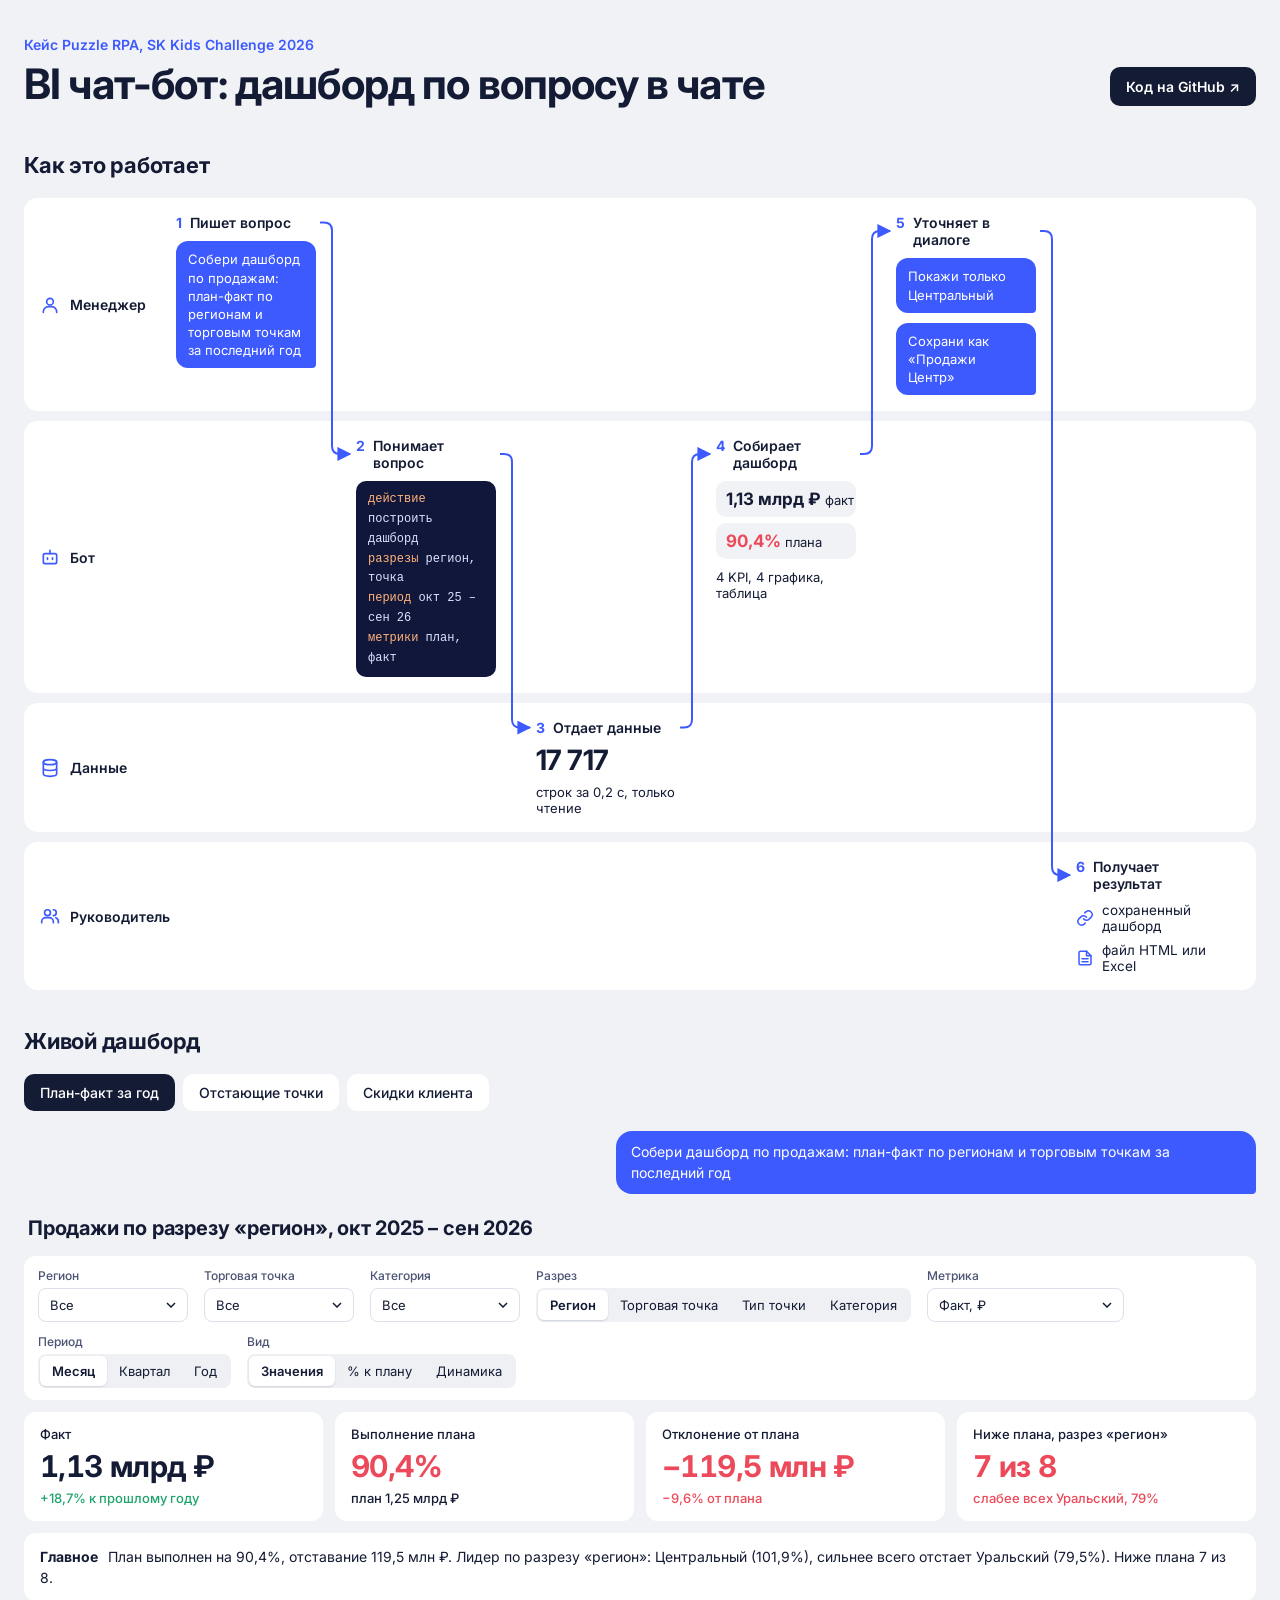
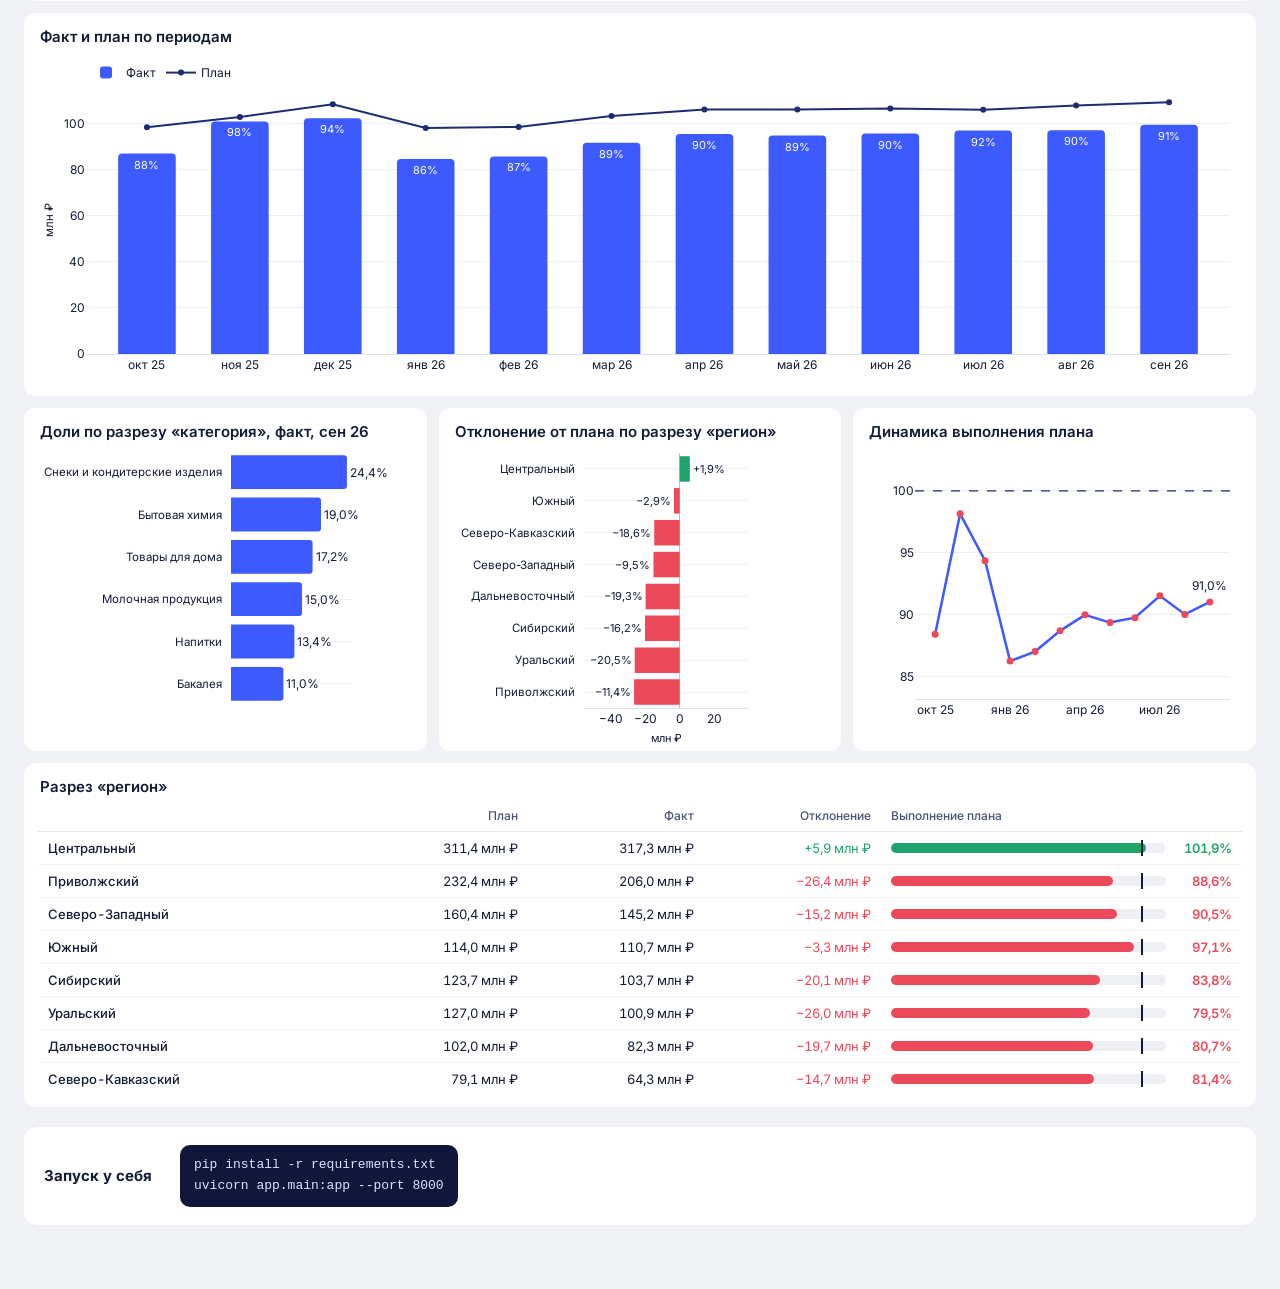
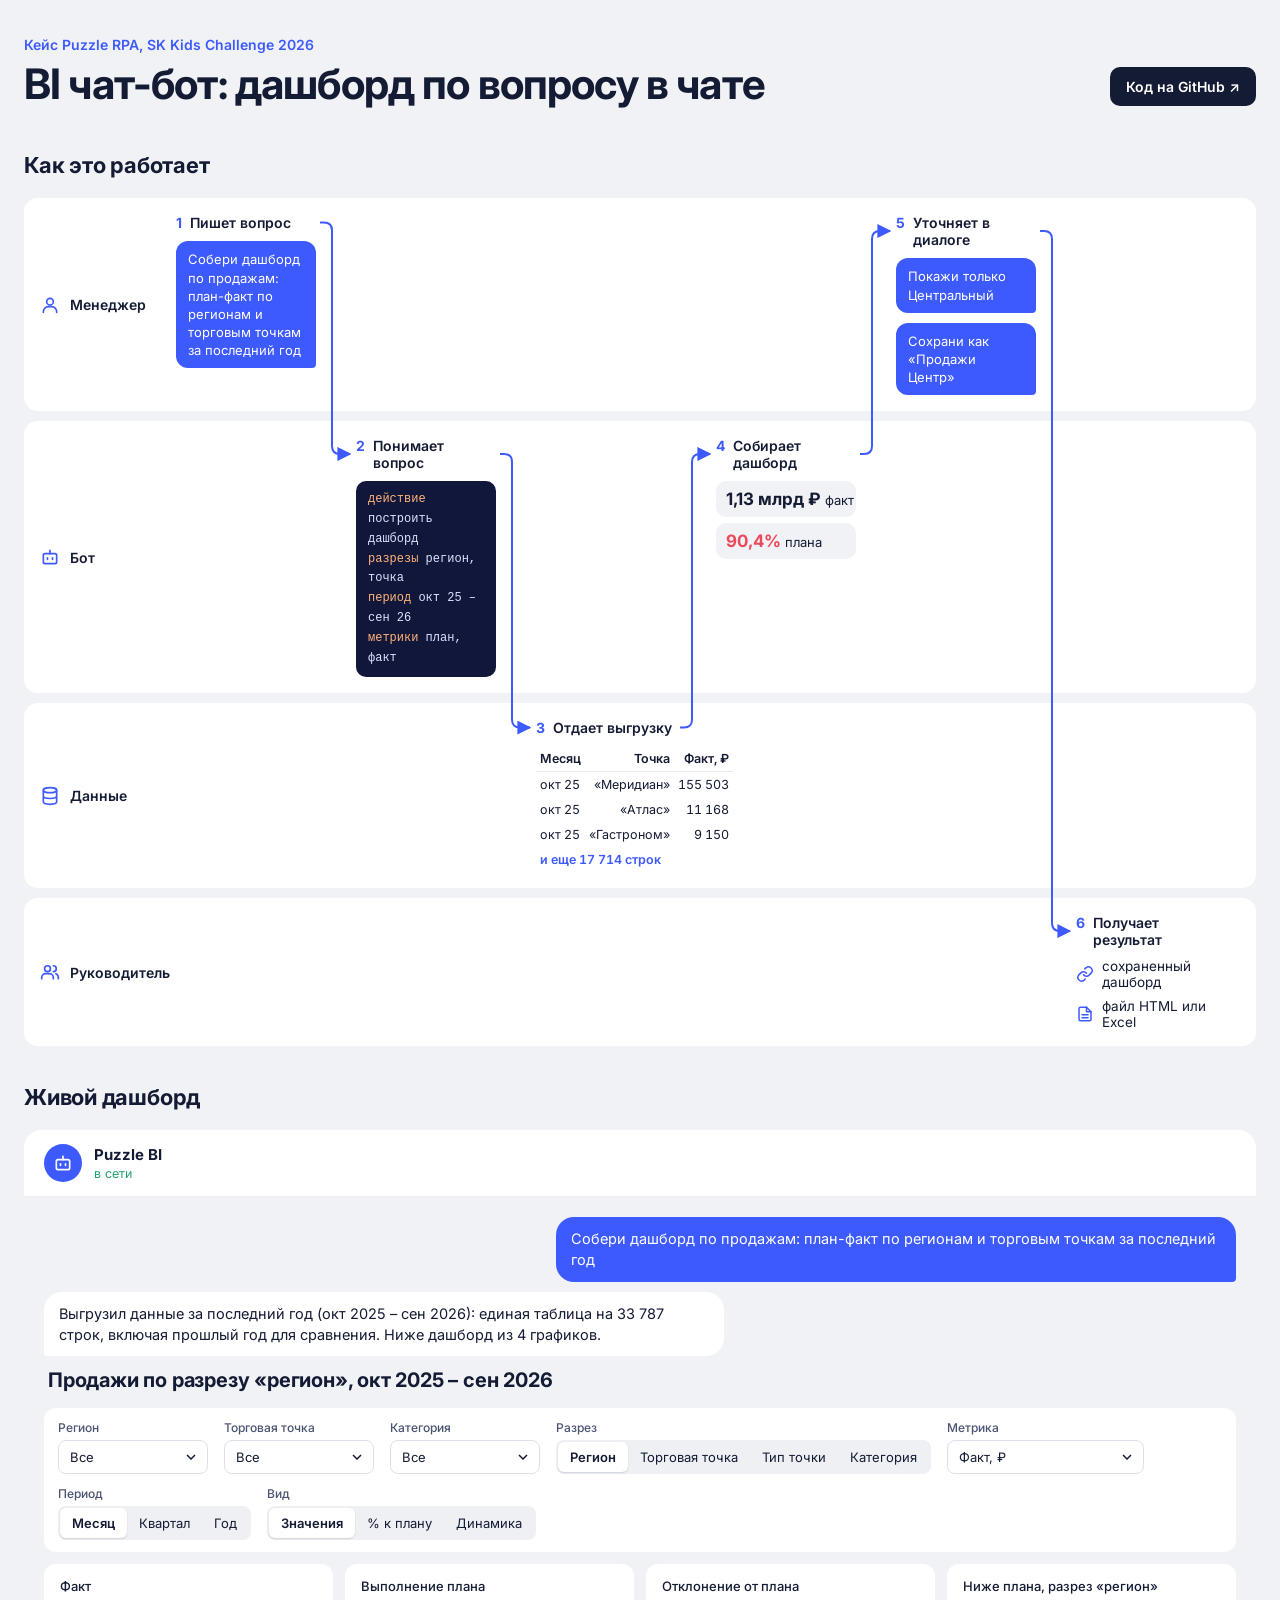
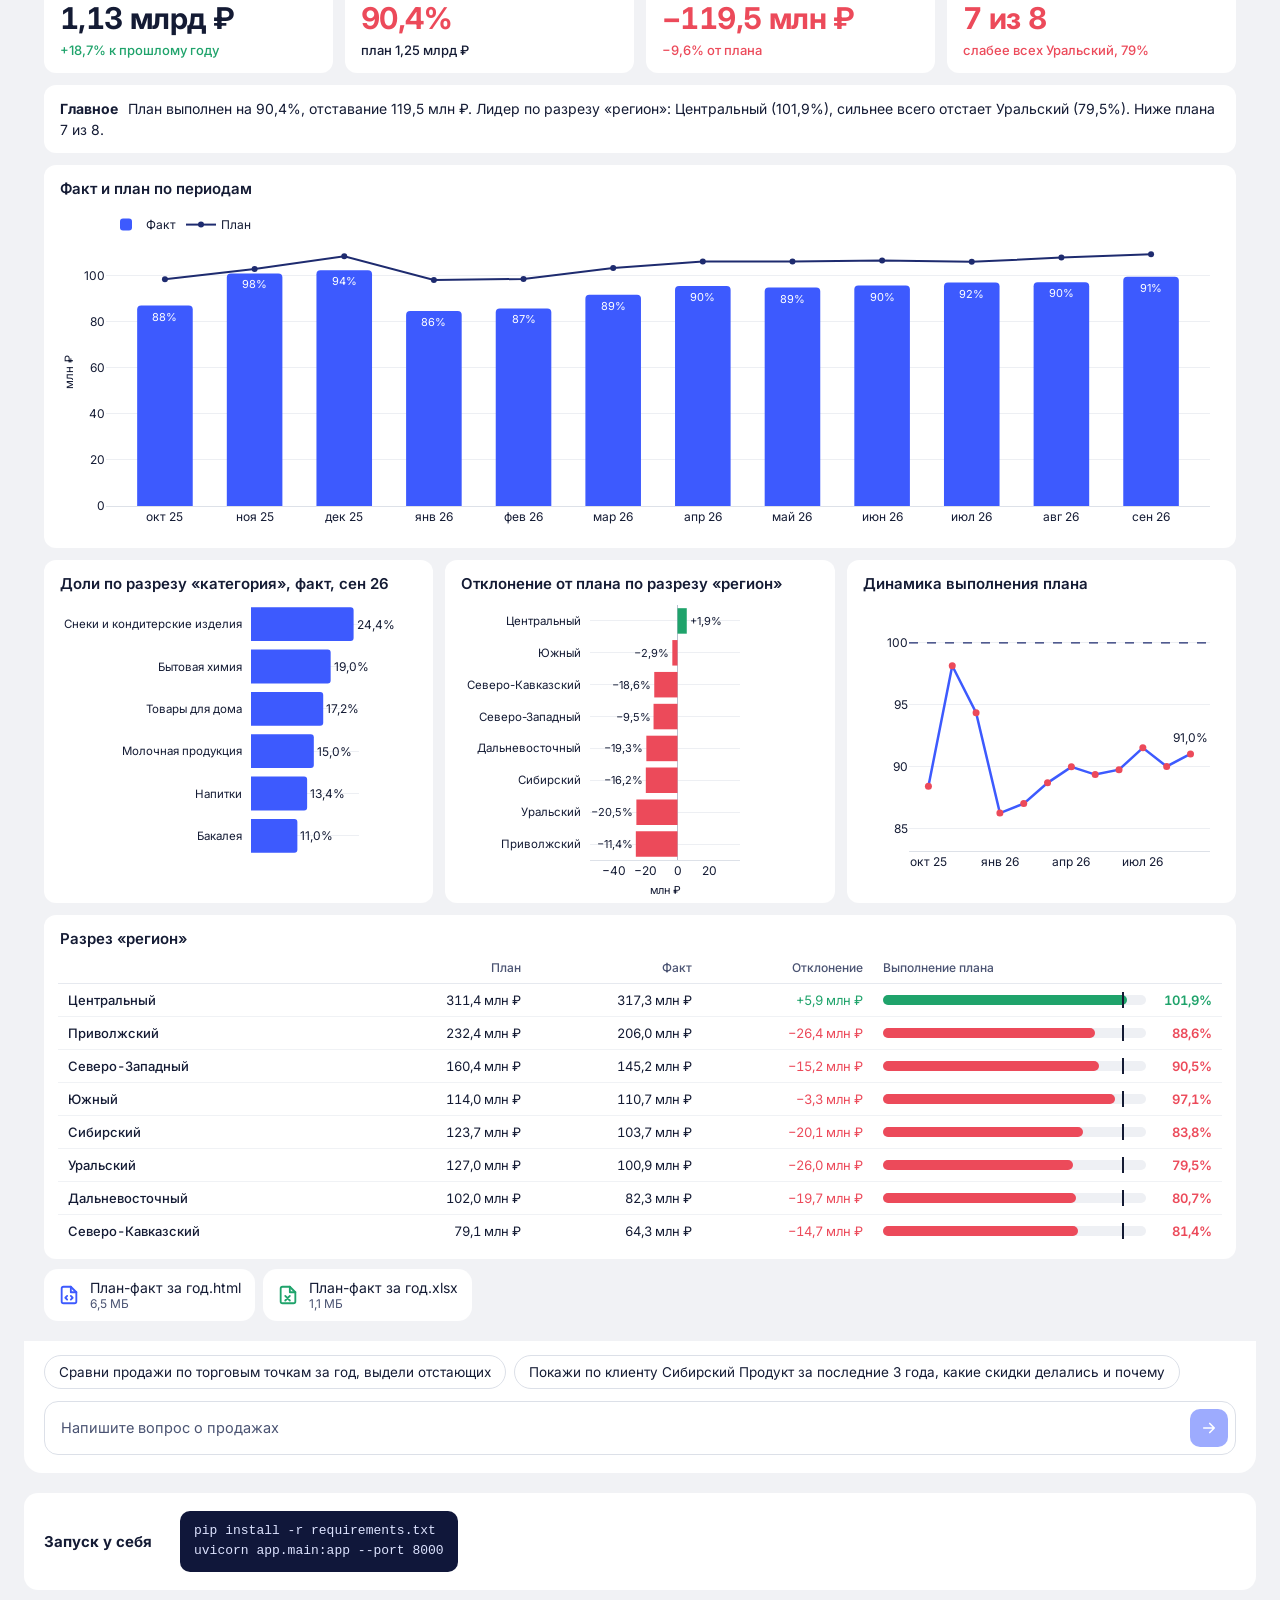
